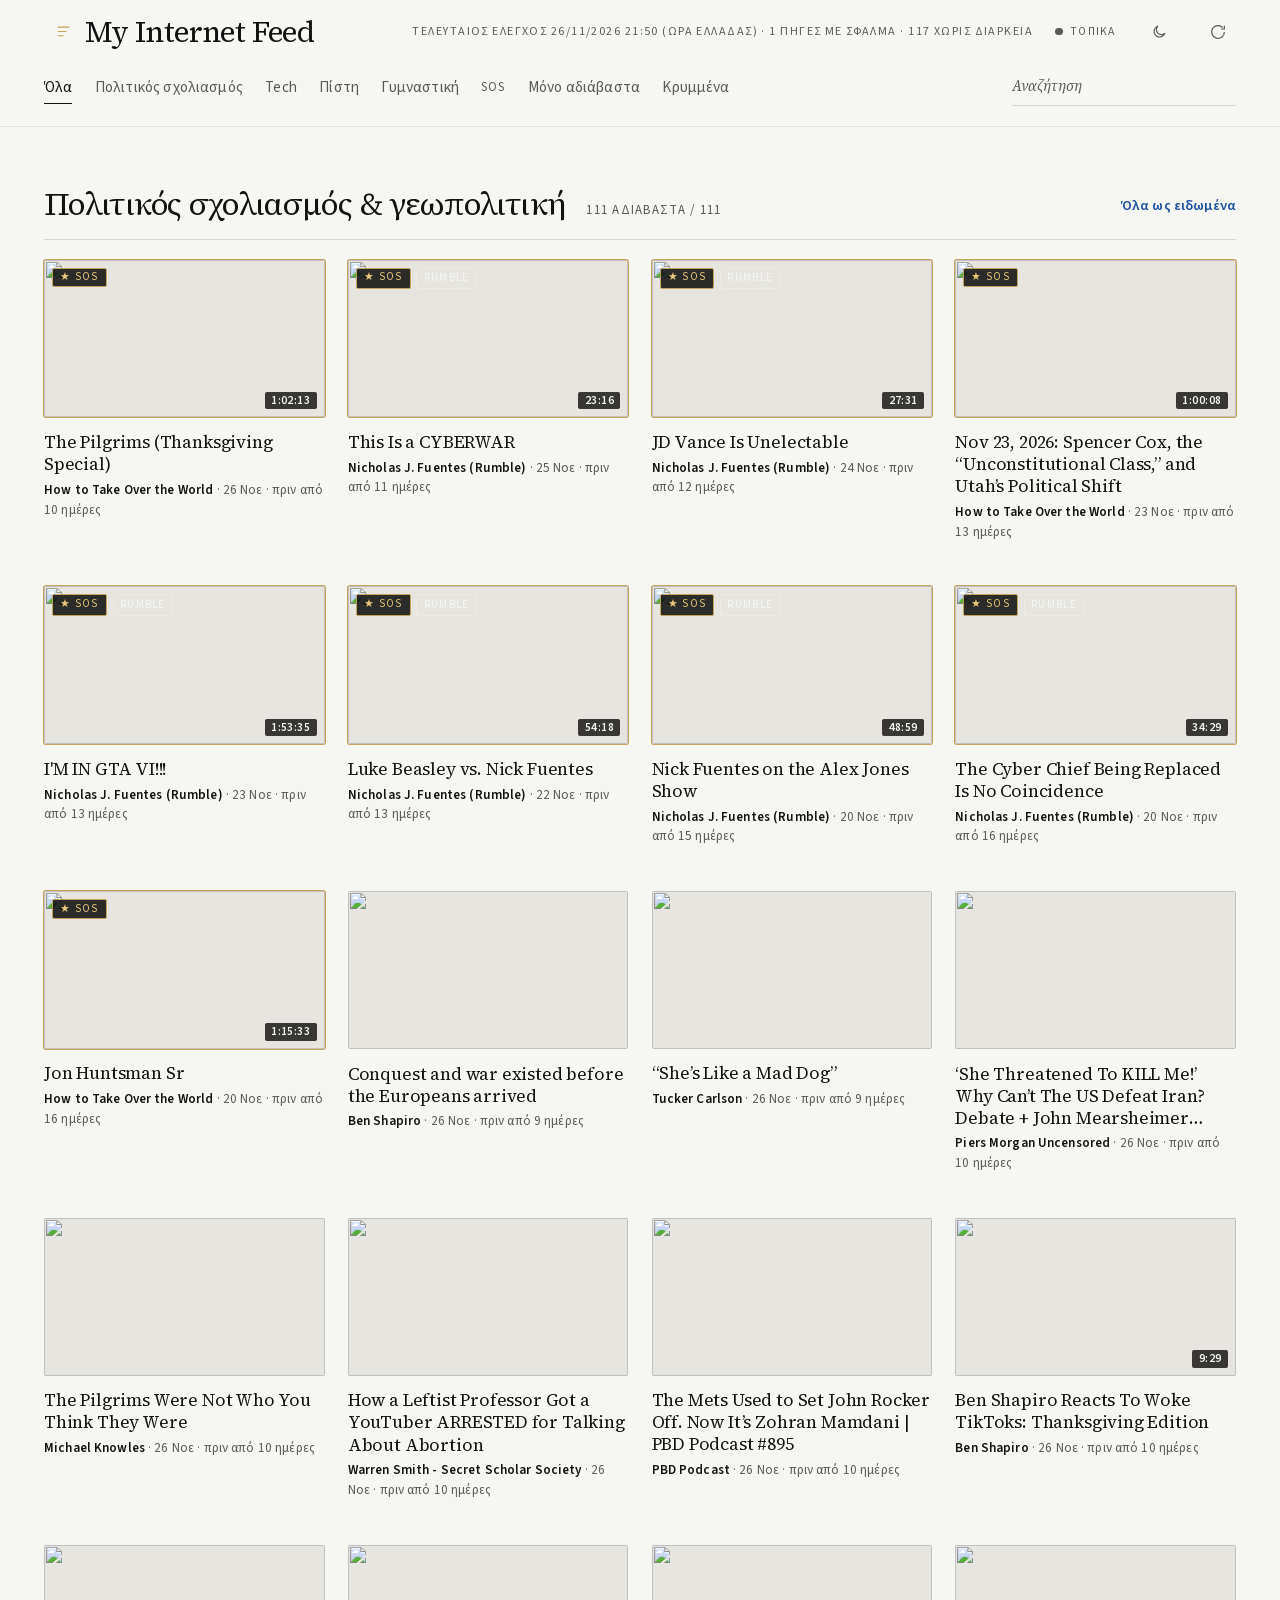
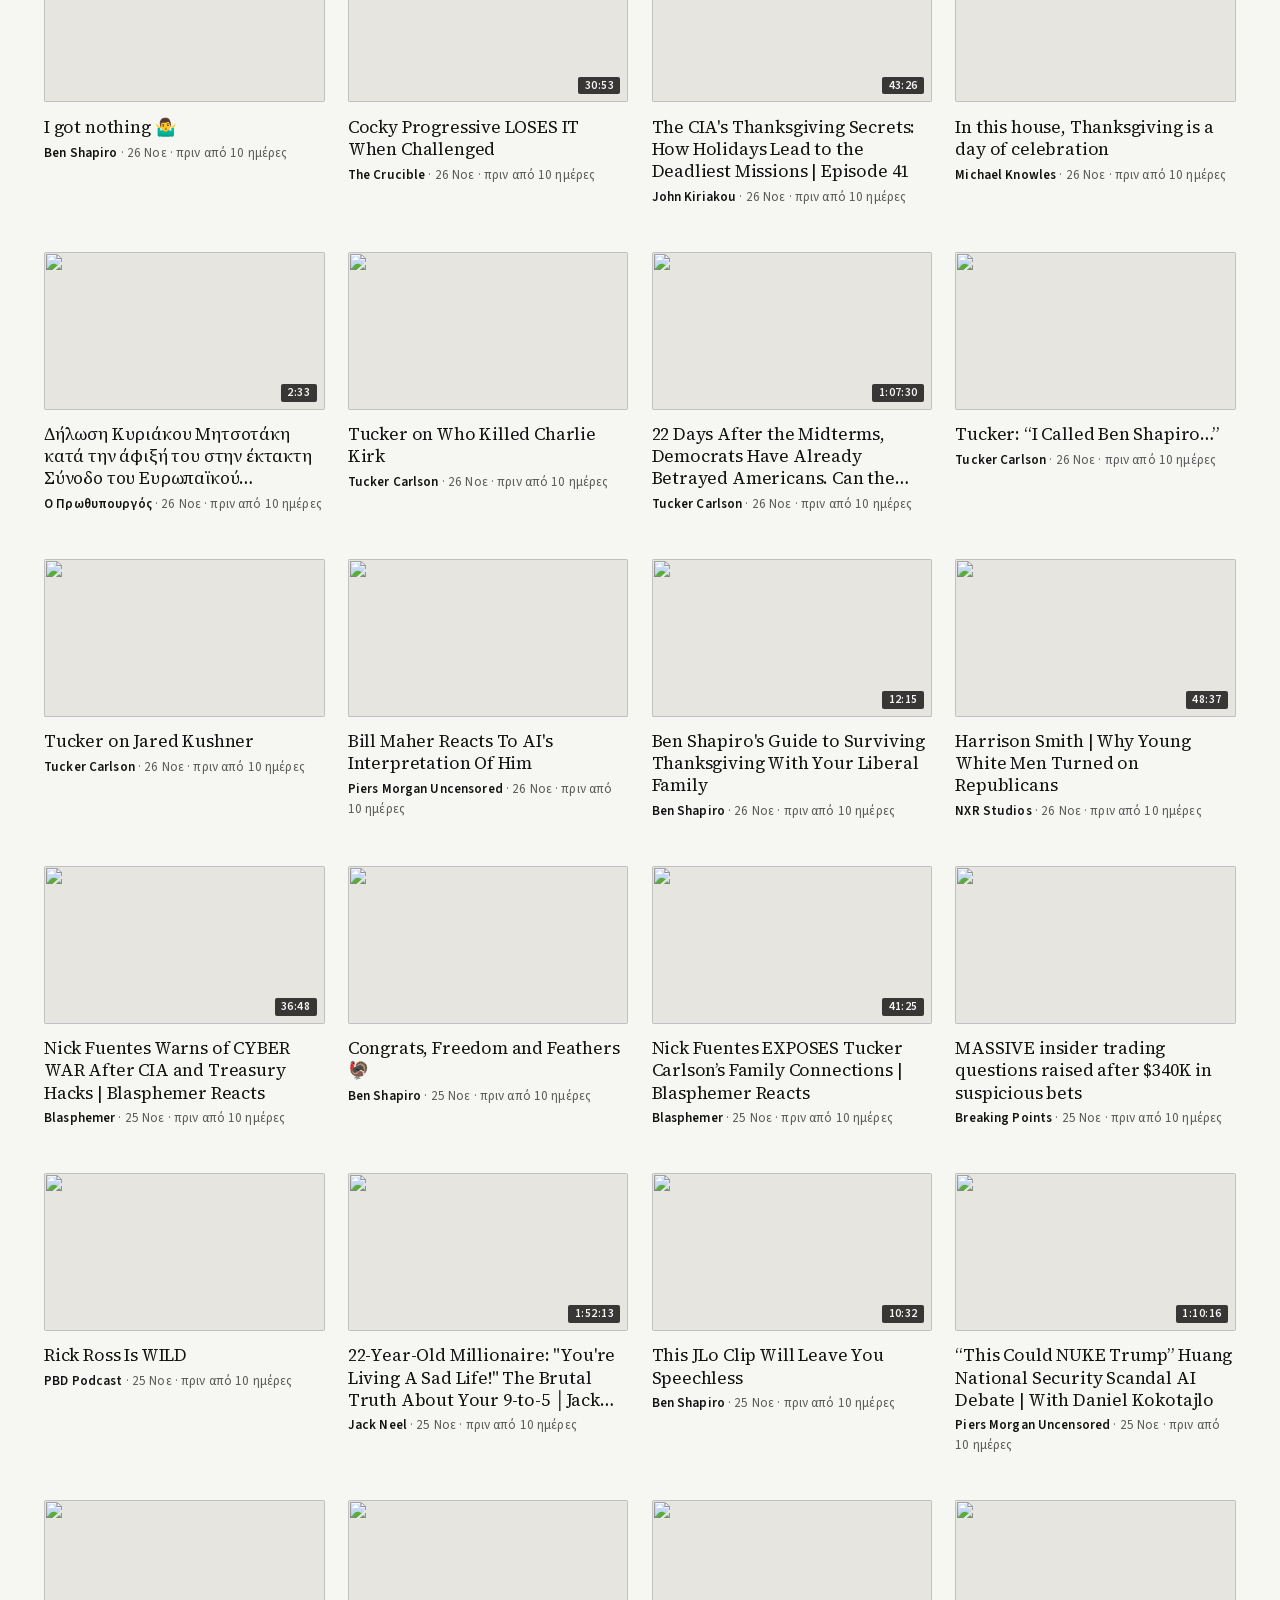
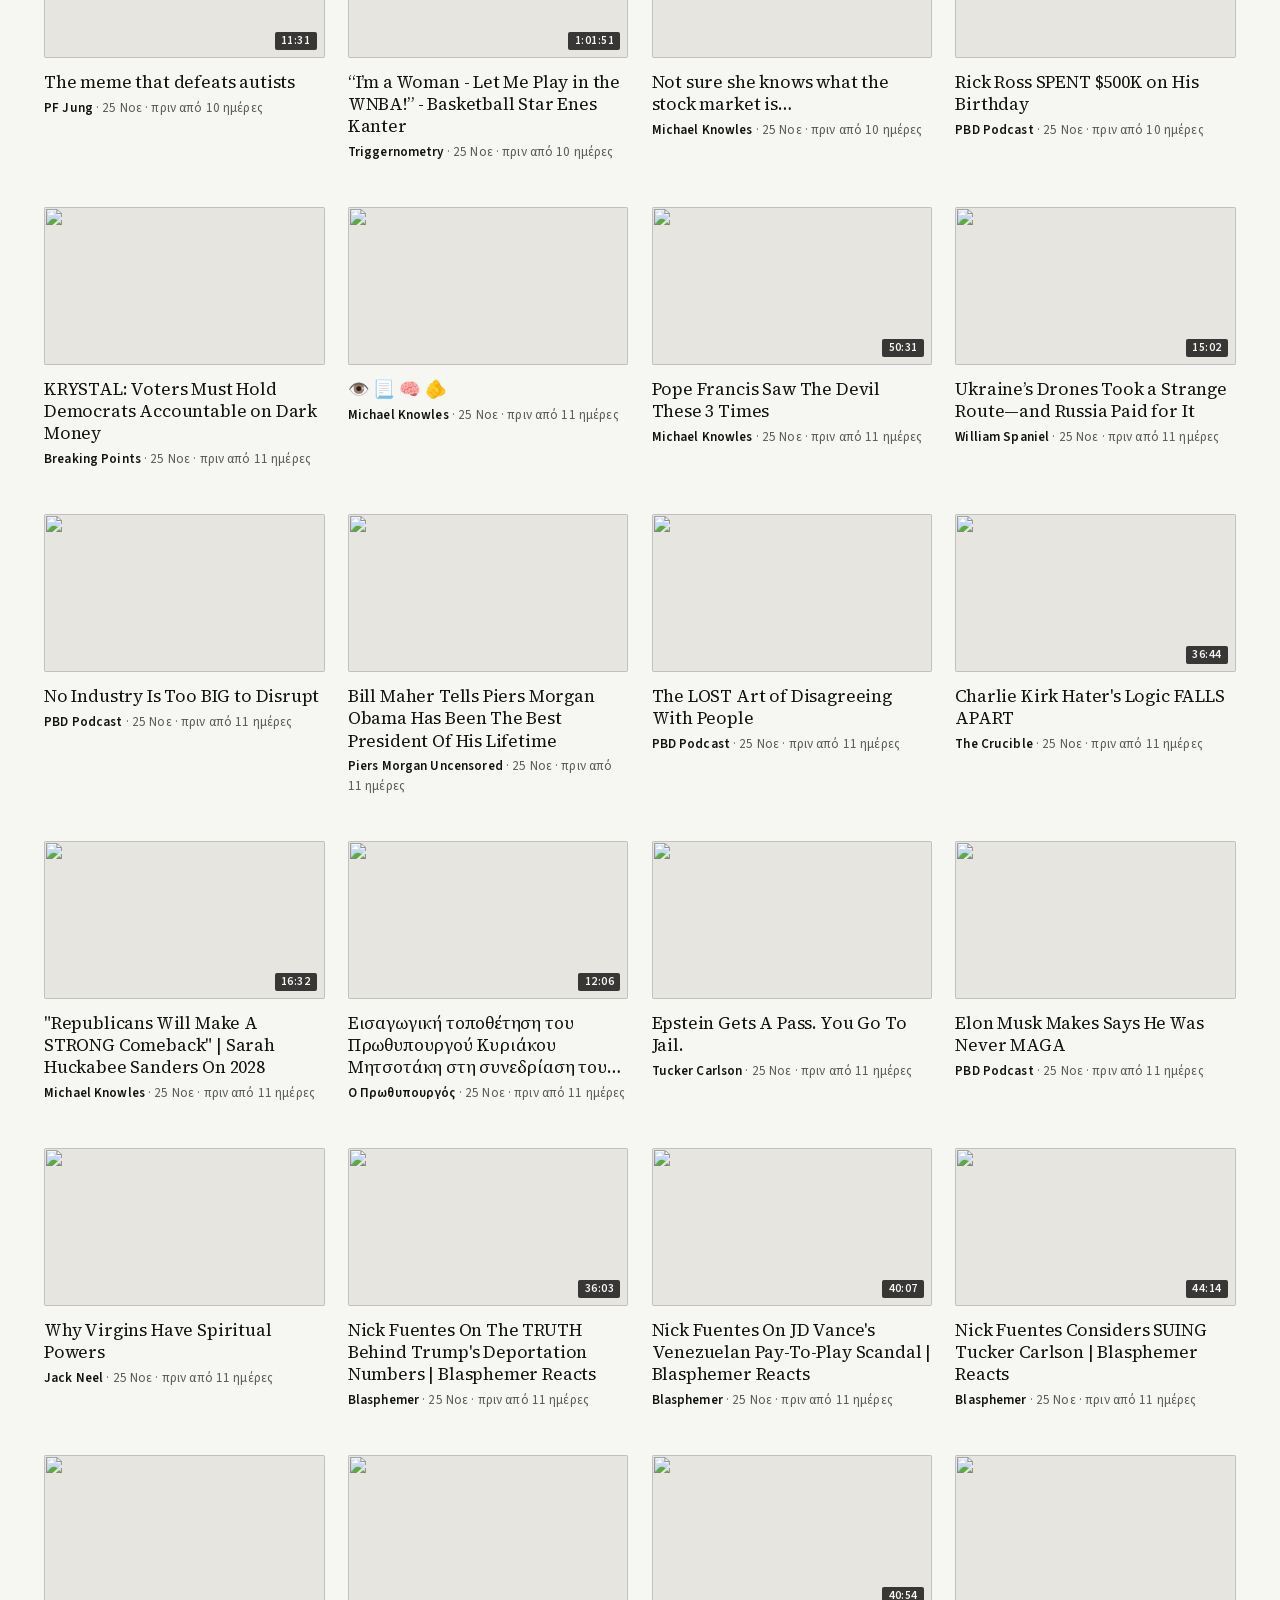
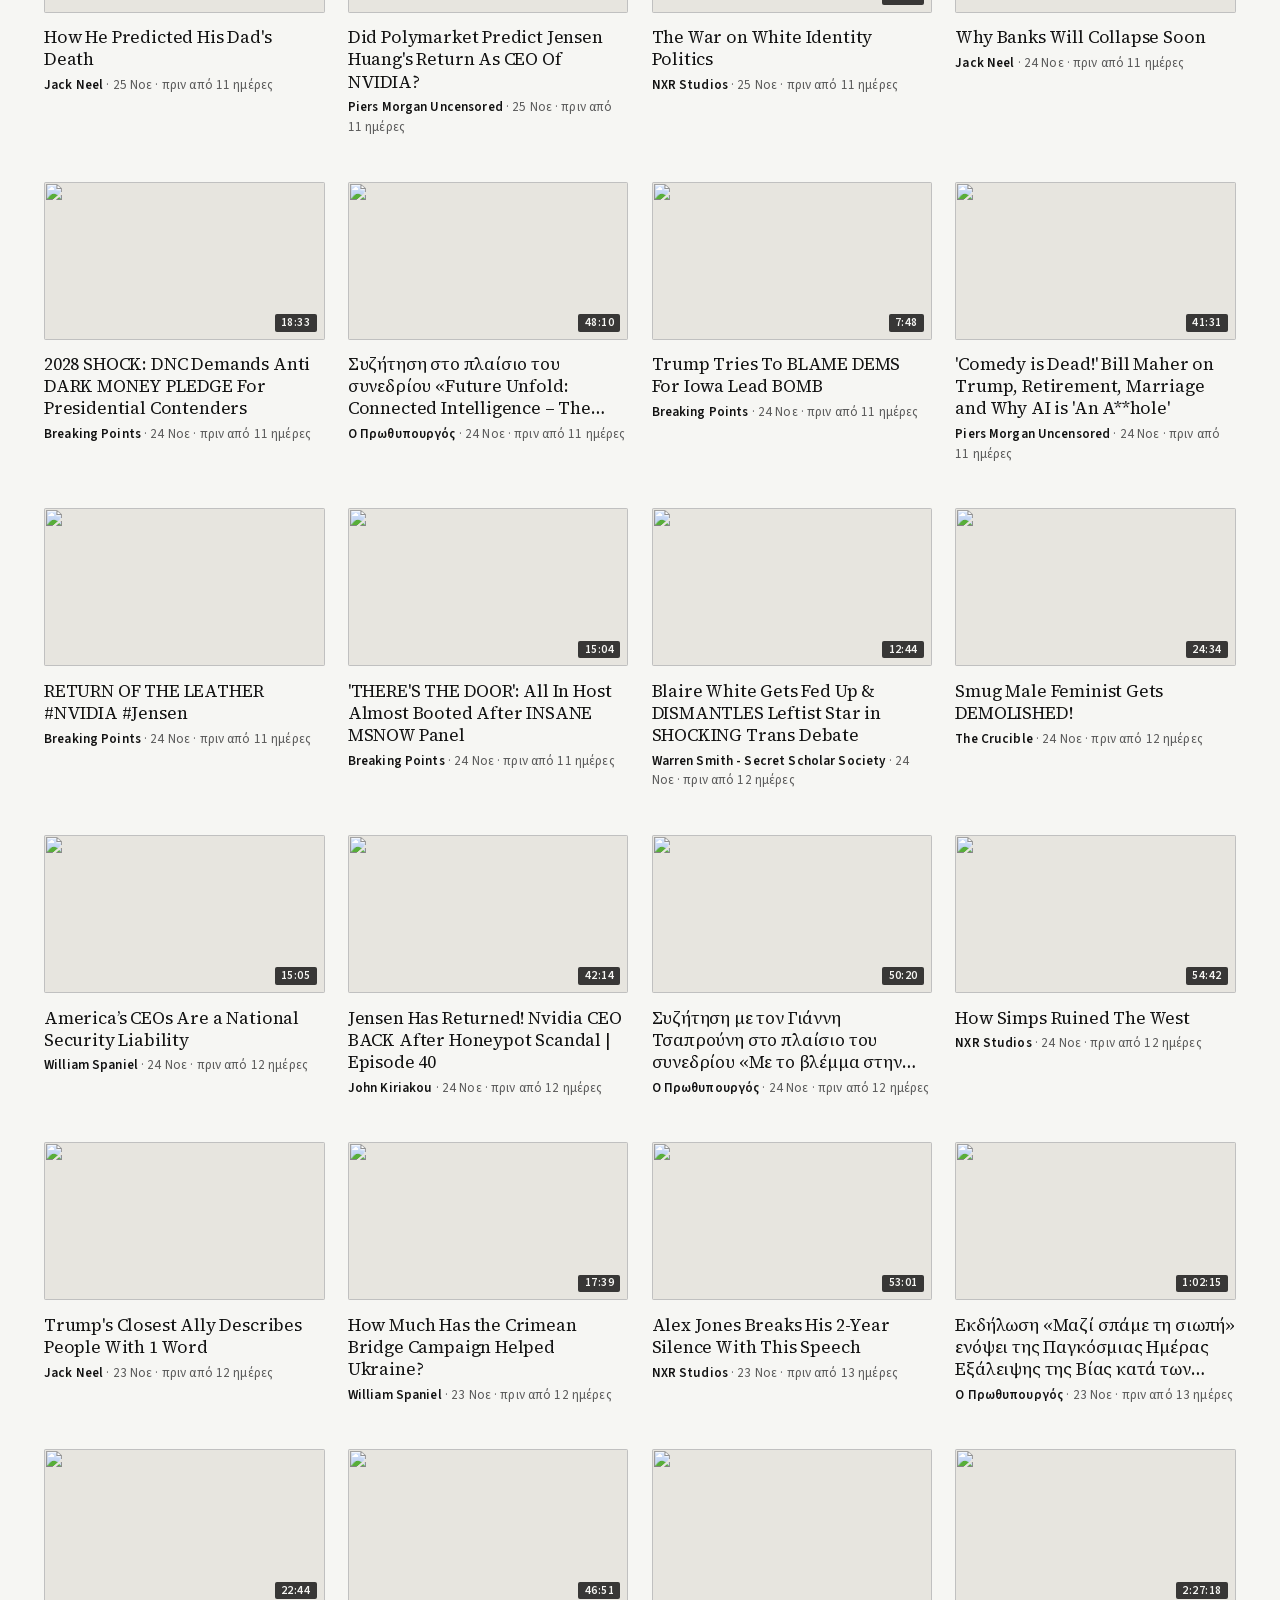
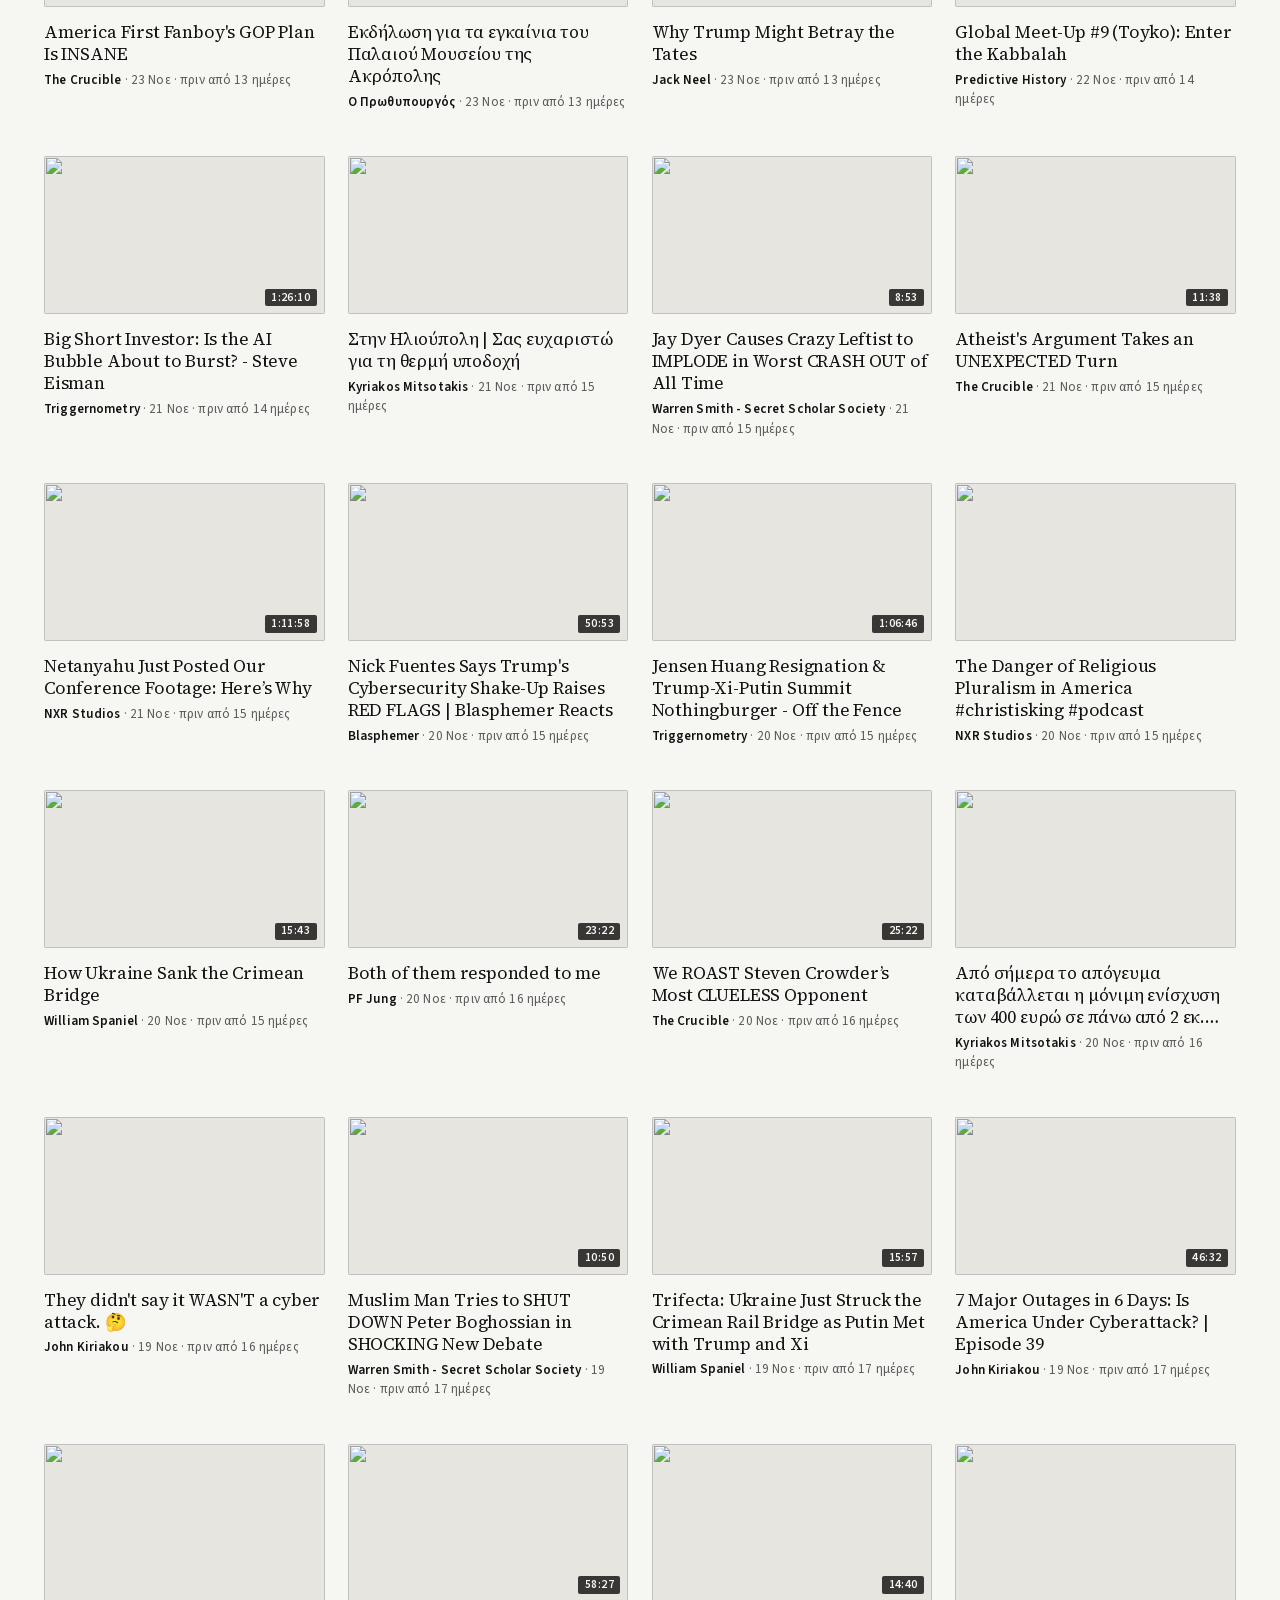
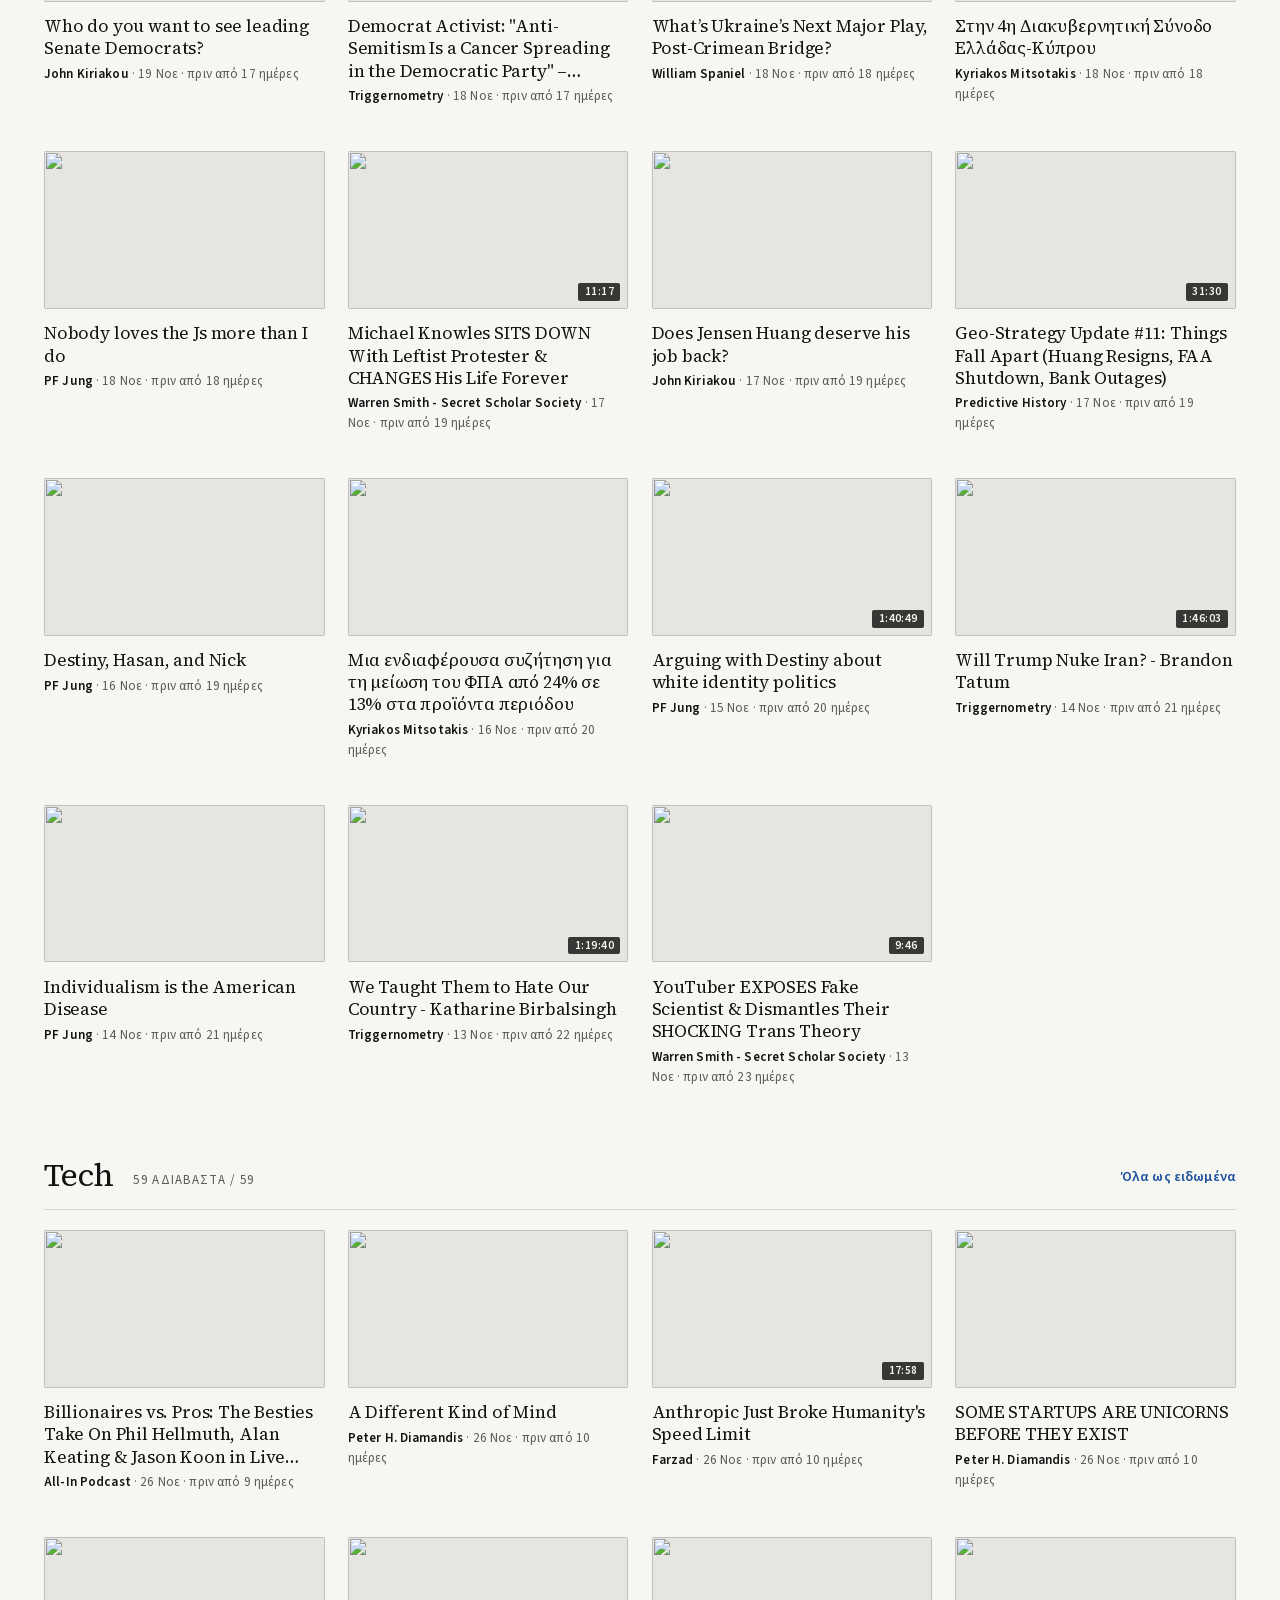
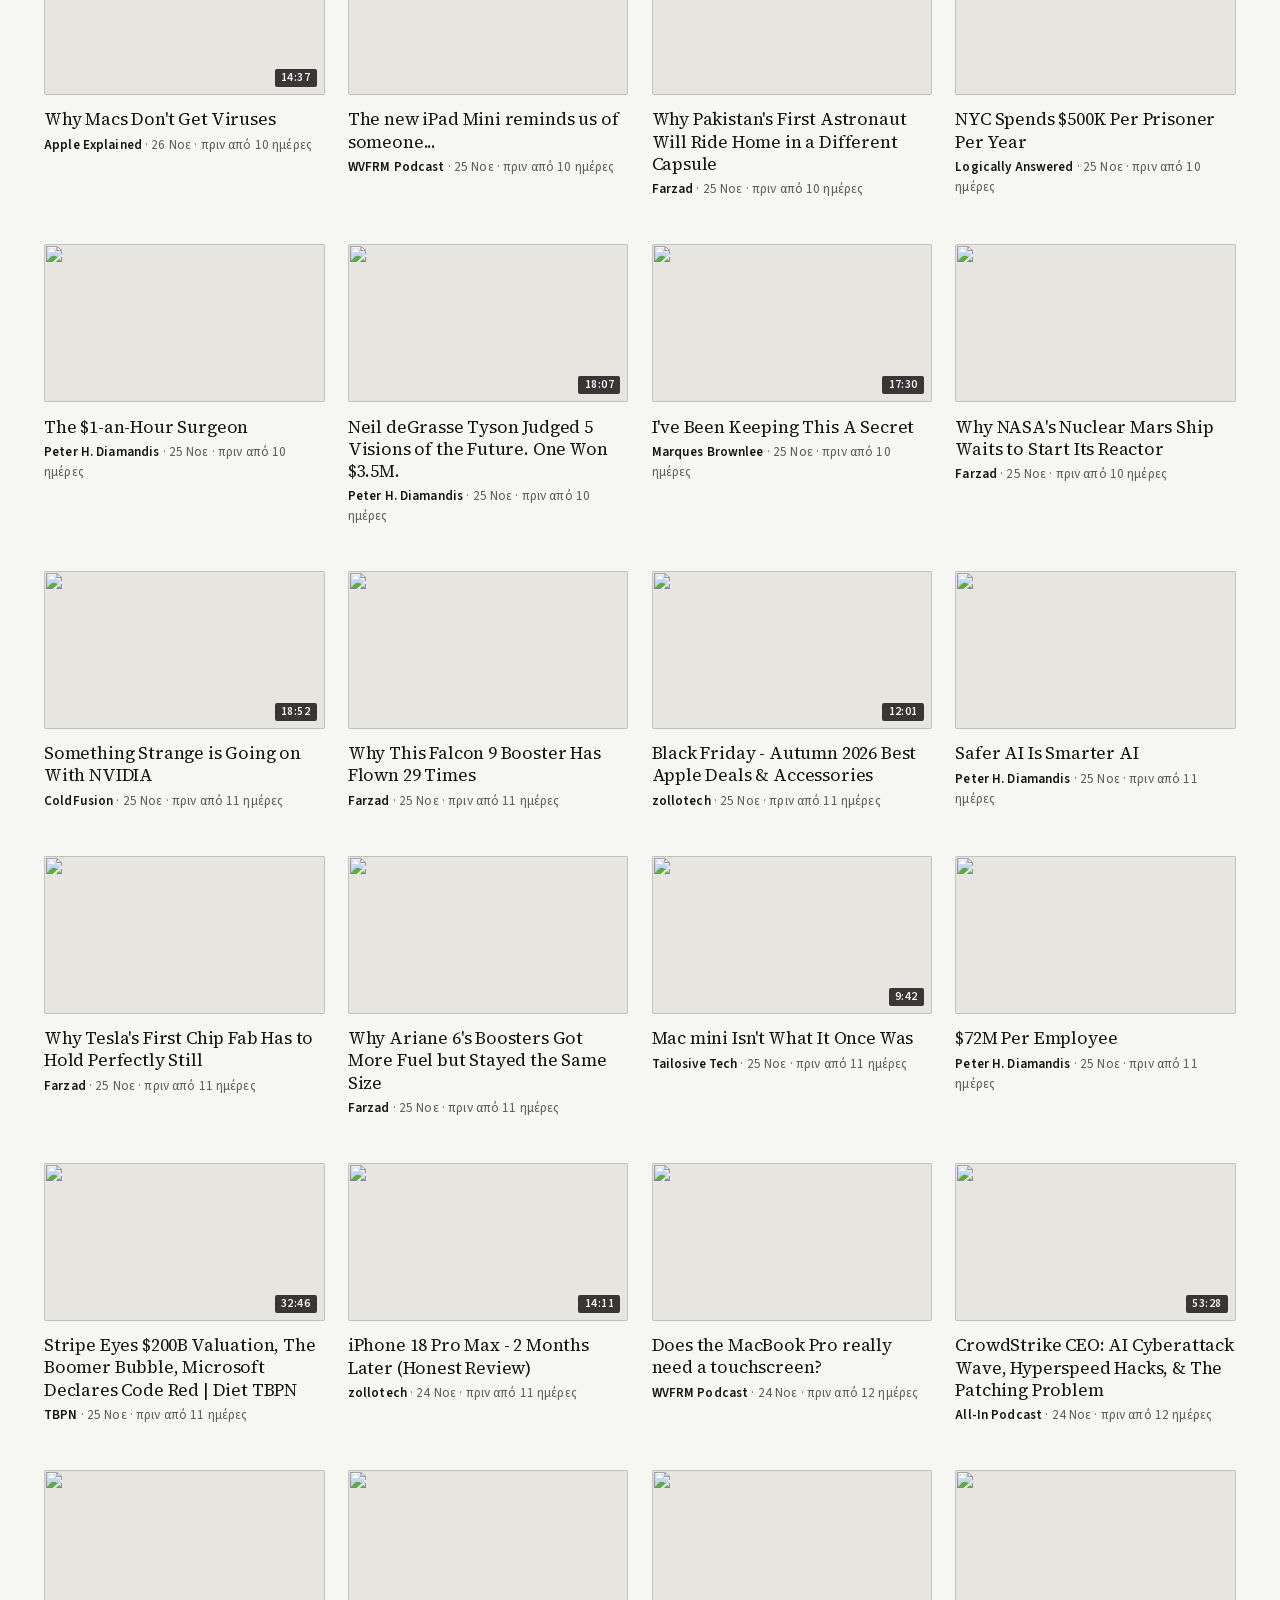
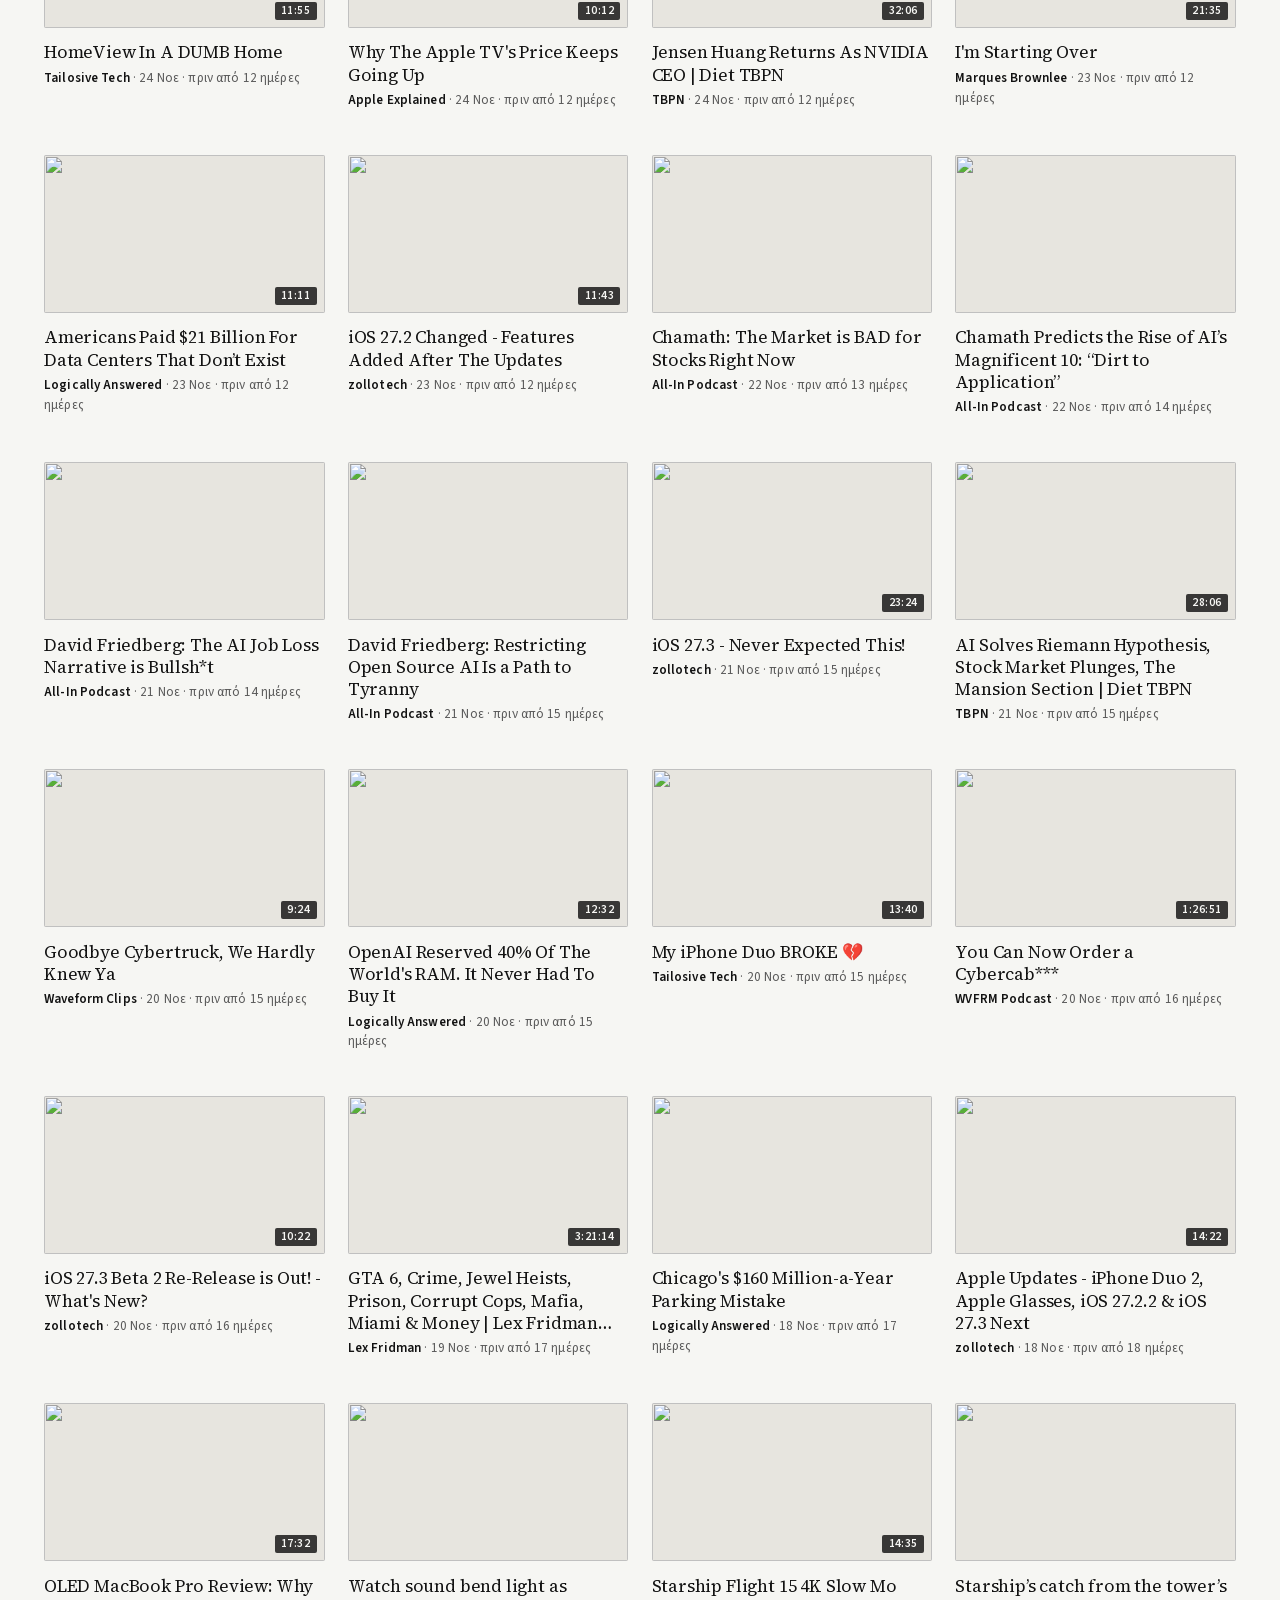
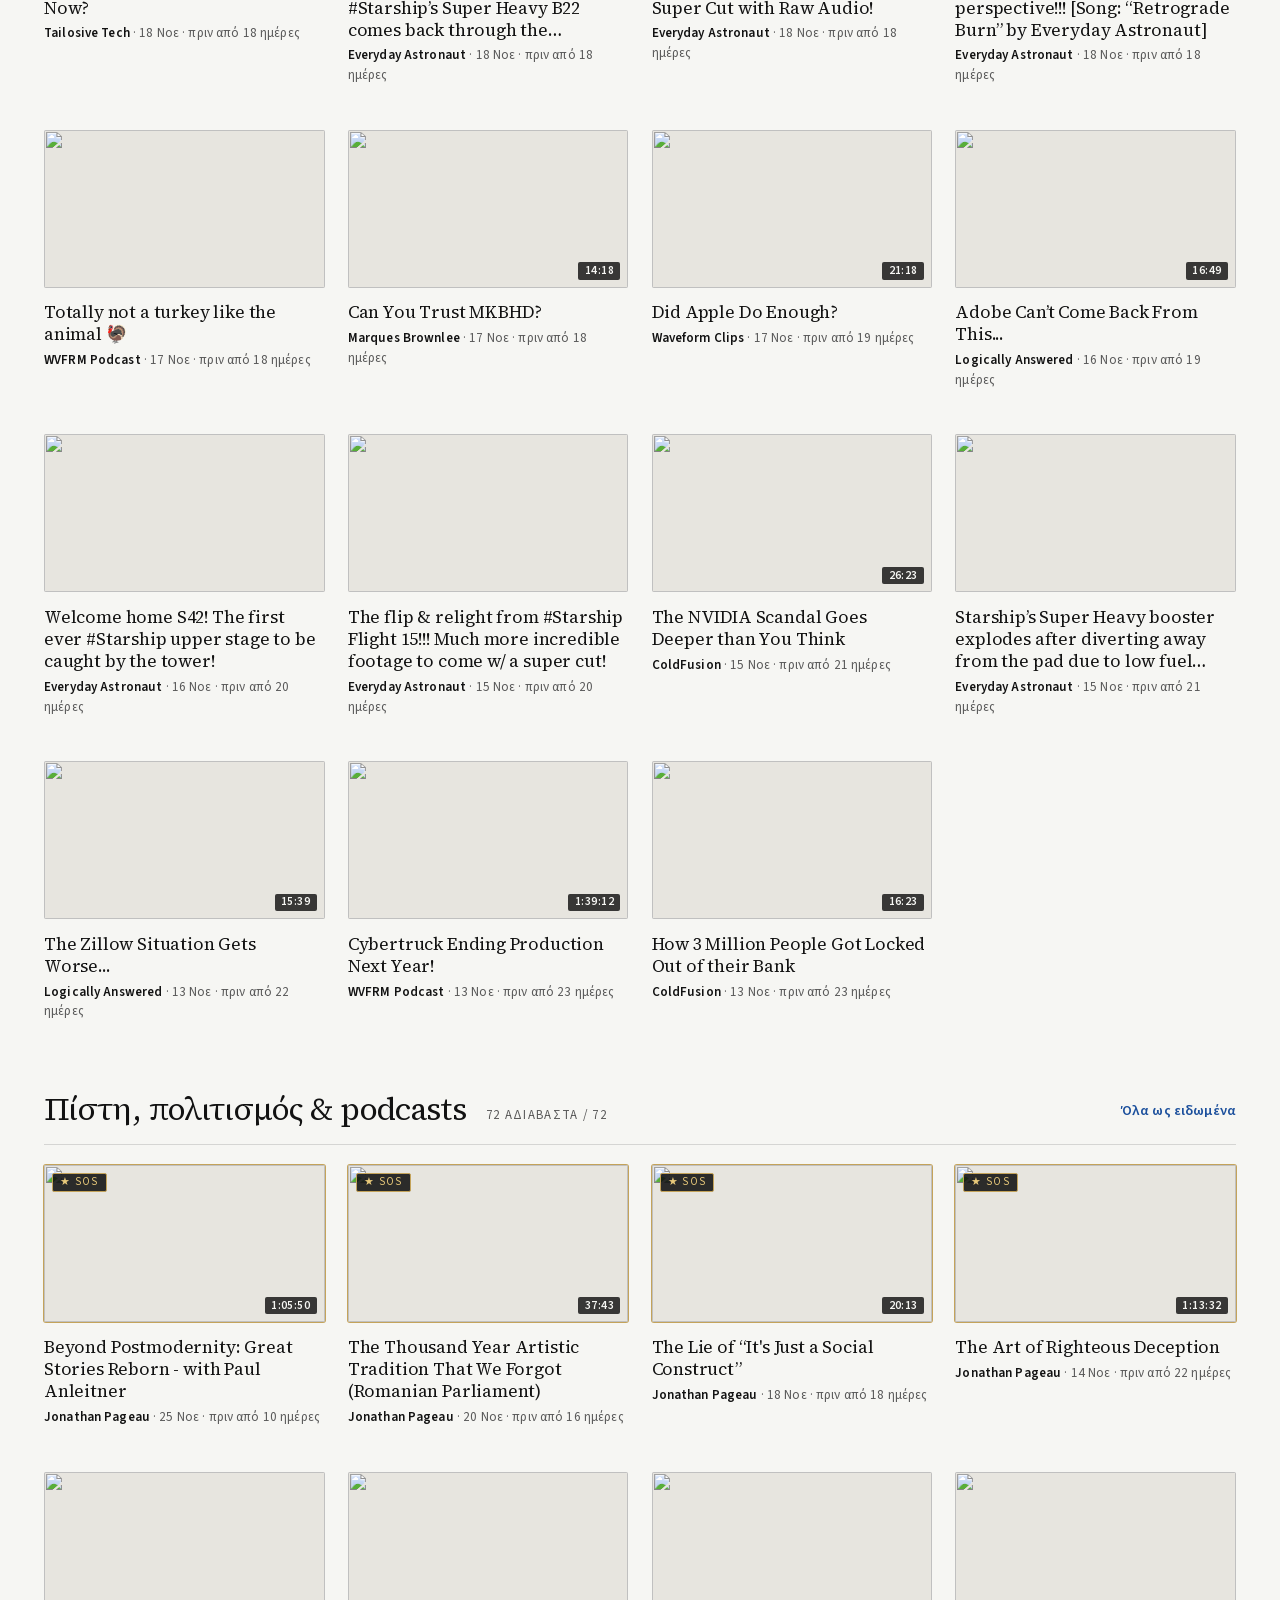
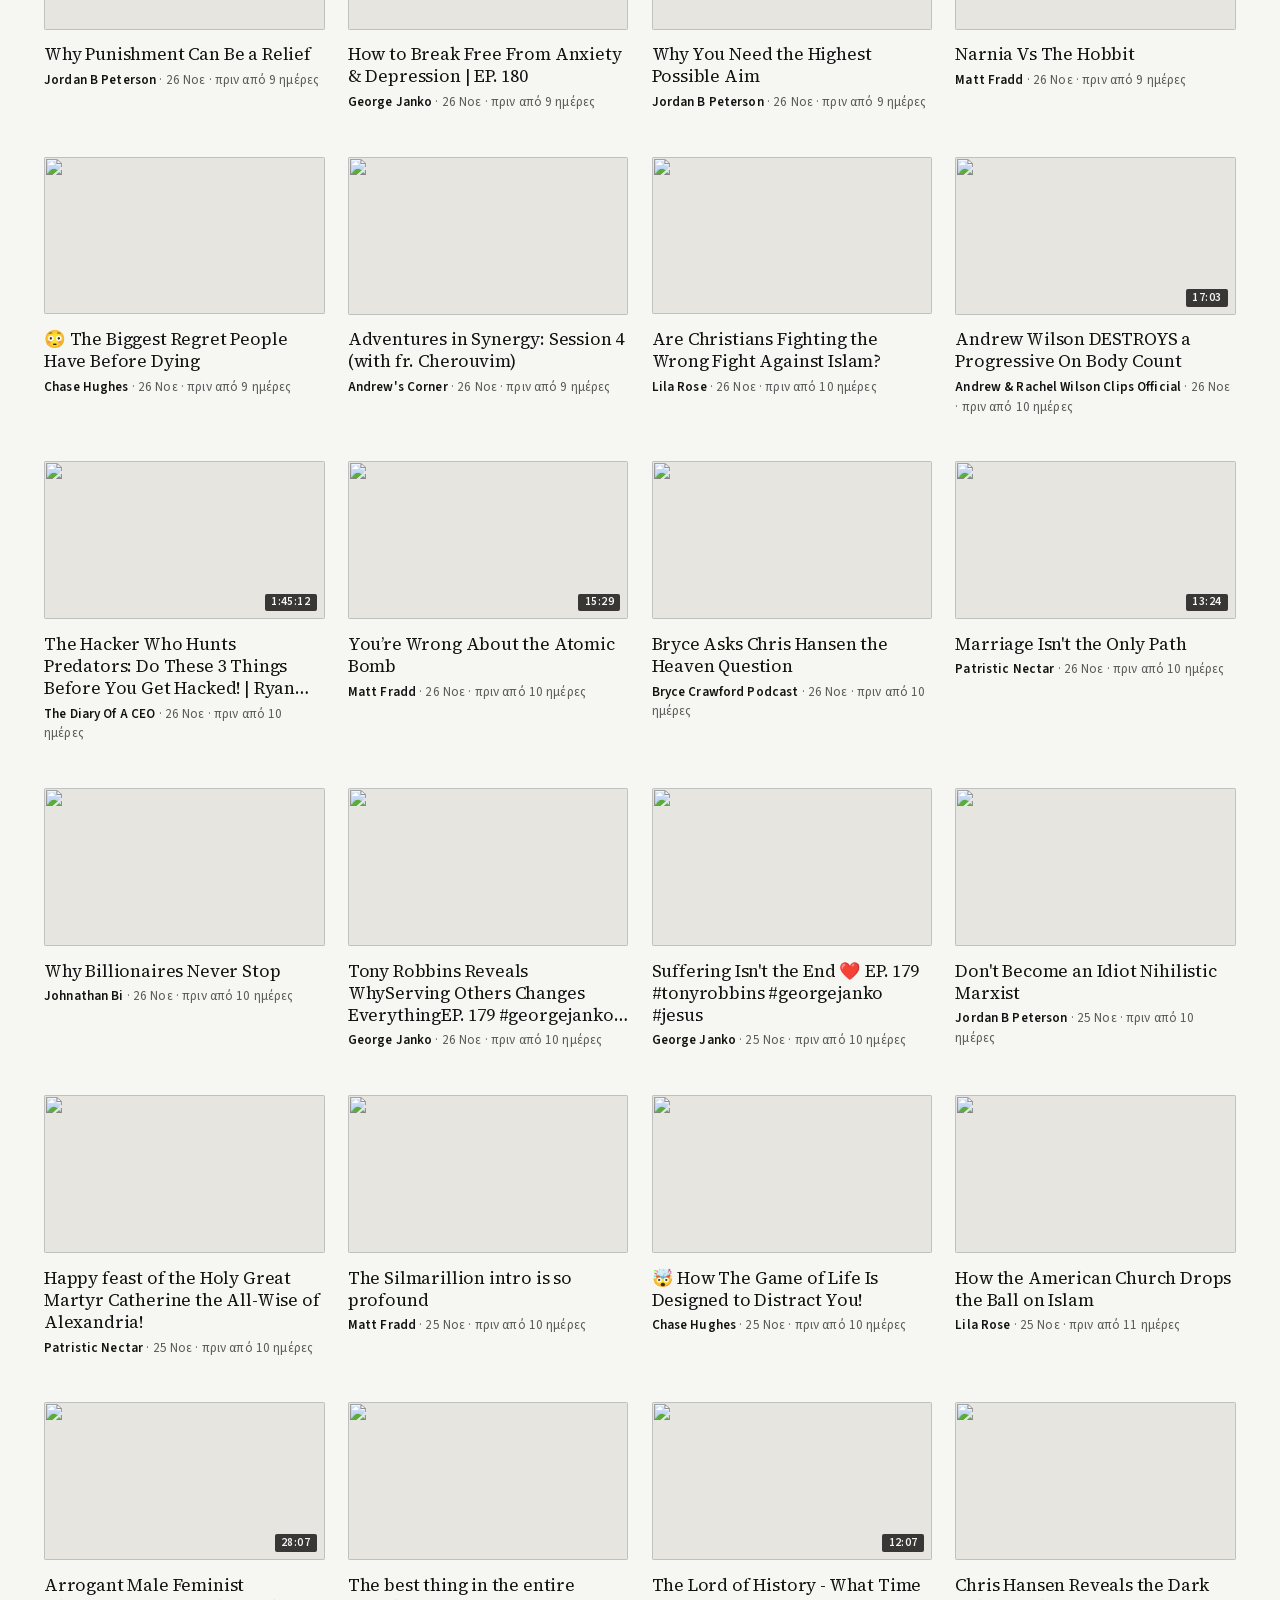
==== docs/index.html @ 1e06c1f5 "Refresh feed" ====
<!doctype html>
<html lang="el">
<head>
<meta charset="utf-8">
<meta name="viewport" content="width=device-width,initial-scale=1,viewport-fit=cover">
<meta name="theme-color" content="#161512">
<meta name="theme-color" media="(prefers-color-scheme: light)" content="#F6F6F3">
<meta name="theme-color" media="(prefers-color-scheme: dark)" content="#161512">
<meta name="apple-mobile-web-app-capable" content="yes">
<meta name="mobile-web-app-capable" content="yes">
<meta name="apple-mobile-web-app-status-bar-style" content="black-translucent">
<meta name="apple-mobile-web-app-title" content="My Internet Feed">
<link rel="icon" href="data:image/svg+xml;charset=utf-8,%3Csvg%20xmlns=%22http://www.w3.org/2000/svg%22%20viewBox=%220%200%2064%2064%22%20width=%2264%22%20height=%2264%22%20role=%22img%22%20aria-label=%22Serif%20feed%20mark%22%3E%0A%20%20%3Crect%20width=%2264%22%20height=%2264%22%20rx=%224%22%20fill=%22%231B4F9C%22/%3E%0A%20%20%3Cpath%20d=%22M15.5%2016.910256410256412V14.5H30.935897435897434V16.910256410256412L26.628205128205128%2017.371794871794872Q26.576923076923077%2020.55128205128205%2026.55128205128205%2023.807692307692307Q26.525641025641026%2027.064102564102566%2026.525641025641026%2030.397435897435898V32.6025641025641Q26.525641025641026%2035.833333333333336%2026.55128205128205%2039.08974358974359Q26.576923076923077%2042.34615384615385%2026.628205128205128%2045.62820512820513L30.935897435897434%2046.08974358974359V48.5H15.5V46.08974358974359L19.807692307692307%2045.62820512820513Q19.91025641025641%2042.44871794871795%2019.91025641025641%2039.16666666666667Q19.91025641025641%2035.88461538461539%2019.91025641025641%2032.6025641025641V30.397435897435898Q19.91025641025641%2027.166666666666668%2019.91025641025641%2023.91025641025641Q19.91025641025641%2020.653846153846153%2019.807692307692307%2017.371794871794872Z%22%20fill=%22%23F6F6F3%22/%3E%0A%20%20%3Crect%20x=%2229.84%22%20y=%2220.70%22%20width=%2224.5%22%20height=%222.35%22%20rx=%220.4%22%20fill=%22%23C4A35A%22/%3E%0A%20%20%3Crect%20x=%2229.84%22%20y=%2230.10%22%20width=%2218.5%22%20height=%222.35%22%20rx=%220.4%22%20fill=%22%23C4A35A%22/%3E%0A%20%20%3Crect%20x=%2229.84%22%20y=%2239.50%22%20width=%2212.5%22%20height=%222.35%22%20rx=%220.4%22%20fill=%22%23C4A35A%22/%3E%0A%3C/svg%3E" type="image/svg+xml">
<link rel="apple-touch-icon" href="[data-uri]">
<link rel="manifest" href="manifest.webmanifest">
<title>My Internet Feed</title>
<style>
/* greek-ext */
@font-face {
  font-family: 'Source Sans 3';
  font-style: italic;
  font-weight: 400;
  font-display: swap;
  src: url([data-uri]) format('woff2');
  unicode-range: U+1F00-1FFF;
}
/* greek */
@font-face {
  font-family: 'Source Sans 3';
  font-style: italic;
  font-weight: 400;
  font-display: swap;
  src: url([data-uri]) format('woff2');
  unicode-range: U+0370-0377, U+037A-037F, U+0384-038A, U+038C, U+038E-03A1, U+03A3-03FF;
}
/* latin */
@font-face {
  font-family: 'Source Sans 3';
  font-style: italic;
  font-weight: 400;
  font-display: swap;
  src: url([data-uri]) format('woff2');
  unicode-range: U+0000-00FF, U+0131, U+0152-0153, U+02BB-02BC, U+02C6, U+02DA, U+02DC, U+0304, U+0308, U+0329, U+2000-206F, U+20AC, U+2122, U+2191, U+2193, U+2212, U+2215, U+FEFF, U+FFFD;
}
/* greek-ext */
@font-face {
  font-family: 'Source Sans 3';
  font-style: normal;
  font-weight: 400;
  font-display: swap;
  src: url([data-uri]) format('woff2');
  unicode-range: U+1F00-1FFF;
}
/* greek */
@font-face {
  font-family: 'Source Sans 3';
  font-style: normal;
  font-weight: 400;
  font-display: swap;
  src: url([data-uri]) format('woff2');
  unicode-range: U+0370-0377, U+037A-037F, U+0384-038A, U+038C, U+038E-03A1, U+03A3-03FF;
}
/* latin */
@font-face {
  font-family: 'Source Sans 3';
  font-style: normal;
  font-weight: 400;
  font-display: swap;
  src: url([data-uri]) format('woff2');
  unicode-range: U+0000-00FF, U+0131, U+0152-0153, U+02BB-02BC, U+02C6, U+02DA, U+02DC, U+0304, U+0308, U+0329, U+2000-206F, U+20AC, U+2122, U+2191, U+2193, U+2212, U+2215, U+FEFF, U+FFFD;
}
/* greek-ext */
@font-face {
  font-family: 'Source Sans 3';
  font-style: normal;
  font-weight: 600;
  font-display: swap;
  src: url([data-uri]) format('woff2');
  unicode-range: U+1F00-1FFF;
}
/* greek */
@font-face {
  font-family: 'Source Sans 3';
  font-style: normal;
  font-weight: 600;
  font-display: swap;
  src: url([data-uri]) format('woff2');
  unicode-range: U+0370-0377, U+037A-037F, U+0384-038A, U+038C, U+038E-03A1, U+03A3-03FF;
}
/* latin */
@font-face {
  font-family: 'Source Sans 3';
  font-style: normal;
  font-weight: 600;
  font-display: swap;
  src: url([data-uri]) format('woff2');
  unicode-range: U+0000-00FF, U+0131, U+0152-0153, U+02BB-02BC, U+02C6, U+02DA, U+02DC, U+0304, U+0308, U+0329, U+2000-206F, U+20AC, U+2122, U+2191, U+2193, U+2212, U+2215, U+FEFF, U+FFFD;
}
/* greek */
@font-face {
  font-family: 'Source Serif 4';
  font-style: italic;
  font-weight: 400;
  font-display: swap;
  src: url([data-uri]) format('woff2');
  unicode-range: U+0370-0377, U+037A-037F, U+0384-038A, U+038C, U+038E-03A1, U+03A3-03FF;
}
/* latin */
@font-face {
  font-family: 'Source Serif 4';
  font-style: italic;
  font-weight: 400;
  font-display: swap;
  src: url([data-uri]) format('woff2');
  unicode-range: U+0000-00FF, U+0131, U+0152-0153, U+02BB-02BC, U+02C6, U+02DA, U+02DC, U+0304, U+0308, U+0329, U+2000-206F, U+20AC, U+2122, U+2191, U+2193, U+2212, U+2215, U+FEFF, U+FFFD;
}
/* greek */
@font-face {
  font-family: 'Source Serif 4';
  font-style: normal;
  font-weight: 400;
  font-display: swap;
  src: url([data-uri]) format('woff2');
  unicode-range: U+0370-0377, U+037A-037F, U+0384-038A, U+038C, U+038E-03A1, U+03A3-03FF;
}
/* latin */
@font-face {
  font-family: 'Source Serif 4';
  font-style: normal;
  font-weight: 400;
  font-display: swap;
  src: url([data-uri]) format('woff2');
  unicode-range: U+0000-00FF, U+0131, U+0152-0153, U+02BB-02BC, U+02C6, U+02DA, U+02DC, U+0304, U+0308, U+0329, U+2000-206F, U+20AC, U+2122, U+2191, U+2193, U+2212, U+2215, U+FEFF, U+FFFD;
}
/* greek */
@font-face {
  font-family: 'Source Serif 4';
  font-style: normal;
  font-weight: 600;
  font-display: swap;
  src: url([data-uri]) format('woff2');
  unicode-range: U+0370-0377, U+037A-037F, U+0384-038A, U+038C, U+038E-03A1, U+03A3-03FF;
}
/* latin */
@font-face {
  font-family: 'Source Serif 4';
  font-style: normal;
  font-weight: 600;
  font-display: swap;
  src: url([data-uri]) format('woff2');
  unicode-range: U+0000-00FF, U+0131, U+0152-0153, U+02BB-02BC, U+02C6, U+02DA, U+02DC, U+0304, U+0308, U+0329, U+2000-206F, U+20AC, U+2122, U+2191, U+2193, U+2212, U+2215, U+FEFF, U+FFFD;
}
:root{
  --bg:#161512; --text:#F6F6F3; --muted:#9A958C;
  --accent:#8EAAD9; --accent-hover:#A8C0E4;
  --gold:#C4A35A; --gold-line:#9A7840;
  --line:rgba(246,246,243,.12); --line-soft:rgba(246,246,243,.07);
  --panel:#1E1C18; --card:#1C1A16; --thumb:#12110F;
  --serif:"Source Serif 4","Source Serif Pro",Georgia,"Times New Roman",serif;
  --sans:"Source Sans 3","Source Sans Pro",-apple-system,"Segoe UI",Helvetica,Arial,sans-serif;
  --ease:cubic-bezier(.2,.7,.1,1);
  --pad:clamp(1.1rem,3.6vw,2.75rem);
  --header-h:auto;
  --radius:2px;
  --live:#C4473A;
}
html[data-theme="light"]{
  --bg:#F6F6F3; --text:#121212; --muted:#5A5A5A;
  --accent:#1B4F9C; --accent-hover:#163F7C;
  --gold:#9A7840; --gold-line:#C4A35A;
  --line:rgba(18,18,18,.14); --line-soft:rgba(18,18,18,.08);
  --panel:#EDECE7; --card:#EFEDE8; --thumb:#E7E5DF;
  --live:#B3261E;
}
*{box-sizing:border-box}
html{-webkit-text-size-adjust:100%}
body{margin:0;background:var(--bg);color:var(--text);font-family:var(--sans);font-size:1.02rem;line-height:1.5;
  -webkit-font-smoothing:antialiased;text-rendering:optimizeLegibility;font-kerning:normal;
  padding-bottom:env(safe-area-inset-bottom)}
img{display:block;max-width:100%}
button,input{font:inherit;color:inherit}
::selection{background:var(--accent);color:var(--bg)}
:focus-visible{outline:2px solid var(--accent);outline-offset:3px}

/* ---------- header ---------- */
header{position:sticky;top:0;z-index:20;background:color-mix(in srgb,var(--bg) 86%,transparent);
  -webkit-backdrop-filter:saturate(1.2) blur(14px);backdrop-filter:saturate(1.2) blur(14px);
  border-bottom:1px solid var(--line-soft);
  padding:calc(.85rem + env(safe-area-inset-top)) var(--pad) .85rem}
.top{display:flex;align-items:center;gap:1.25rem;flex-wrap:wrap}
.brand{display:flex;align-items:center;gap:.7rem;min-width:0;margin:0;color:inherit}
.mark{flex:none;width:1.85rem;height:1.85rem;display:block;border-radius:3px}
.wordmark{font-family:var(--serif);font-weight:400;font-size:clamp(1.45rem,3.2vw,1.85rem);letter-spacing:-.02em;line-height:1}
.gen{margin-left:auto;color:var(--muted);font-size:.75rem;letter-spacing:.12em;text-transform:uppercase;align-self:center}
.theme{margin-left:.2rem;flex:none;width:36px;height:36px;border:0;background:transparent;color:var(--muted);cursor:pointer;border-radius:var(--radius);display:inline-flex;align-items:center;justify-content:center;align-self:center}
.theme:hover{color:var(--text)}
.theme svg{width:18px;height:18px}
.refresh{flex:none;width:36px;height:36px;margin-left:.2rem;border:0;background:transparent;color:var(--muted);cursor:pointer;border-radius:var(--radius);display:inline-flex;align-items:center;justify-content:center;align-self:center;padding:0}
.refresh:hover{color:var(--text)}
.refresh svg{width:18px;height:18px}
.refresh.busy svg{animation:mif-spin 1.2s linear infinite}
@media (prefers-reduced-motion:reduce){.refresh.busy svg{animation:none}}
@keyframes mif-spin{to{transform:rotate(360deg)}}
html[data-theme="light"] .icon-sun{display:none}
html[data-theme="dark"] .icon-moon{display:none}

.bar{display:flex;align-items:center;gap:.15rem 1.4rem;margin-top:.85rem;overflow-x:auto;scrollbar-width:none;padding:.15rem 0 .2rem}
.bar::-webkit-scrollbar{display:none}
.chip{flex:none;appearance:none;border:0;background:none;color:var(--muted);padding:.45rem 0;min-height:44px;
  font-size:.95rem;cursor:pointer;user-select:none;white-space:nowrap;position:relative;letter-spacing:.01em;transition:color .3s}
.chip::after{content:"";position:absolute;left:0;right:0;bottom:.35rem;height:1px;background:currentColor;transform:scaleX(0);transform-origin:left;transition:transform .45s var(--ease)}
.chip:hover{color:var(--text)}
.chip.on{color:var(--text)}
.chip.on::after{transform:scaleX(1)}
.chip.sos{letter-spacing:.08em;font-size:.8rem;text-transform:uppercase}
.chip.sos.on{color:var(--gold)}
#q{flex:0 1 14rem;min-width:7.5rem;margin-left:auto;background:transparent;border:0;border-bottom:1px solid var(--line);
  padding:.45rem 0;font-size:.92rem;color:var(--text);outline:none;border-radius:0;transition:border-color .3s}
#q:focus{border-bottom-color:var(--accent)}
#q::placeholder{color:var(--muted);font-style:italic;font-family:var(--serif)}

/* ---------- layout ---------- */
main{max-width:1440px;margin:0 auto;padding:.5rem var(--pad) 4.5rem}

section{margin-top:clamp(2rem,4.5vw,3.25rem)}
.gh{display:flex;align-items:flex-end;justify-content:space-between;gap:1.25rem;padding-bottom:1rem;
  border-bottom:1px solid var(--line);margin-bottom:1.25rem;flex-wrap:wrap}
.gh h2{font-family:var(--serif);font-weight:400;font-size:clamp(1.55rem,2.5vw,2.05rem);letter-spacing:-.02em;line-height:1.1;margin:0}
.gh .n{color:var(--muted);font-size:.8rem;letter-spacing:.1em;text-transform:uppercase;margin-right:auto;padding-bottom:.15rem}
.btn{border:0;background:none;color:var(--accent);padding:.35rem 0;font-size:.9rem;font-weight:600;cursor:pointer;letter-spacing:.01em}
.btn:hover{color:var(--accent-hover)}

.grid{display:grid;grid-template-columns:repeat(auto-fill,minmax(280px,1fr));gap:clamp(1.15rem,2vw,1.7rem) clamp(1rem,1.8vw,1.5rem)}

/* ---------- cards ---------- */
.card{position:relative;background:transparent;display:flex;flex-direction:column;transition:opacity .45s var(--ease),filter .45s var(--ease)}
.card.sos .th{box-shadow:0 0 0 1px var(--gold-line)}
.card.seen{opacity:.42;filter:saturate(.55)}
.card.seen:hover{opacity:.82;filter:saturate(.85)}
.card a.hit{color:inherit;text-decoration:none;display:flex;flex-direction:column;flex:1;min-width:0}
.th{position:relative;aspect-ratio:16/9;background:var(--thumb);border-radius:var(--radius);overflow:hidden}
.th img{width:100%;height:100%;object-fit:cover;transition:transform 1.1s var(--ease)}
@media (prefers-reduced-motion:no-preference){
  .card:hover .th img{transform:scale(1.03)}
  .card[data-in]{transform:translateY(14px);animation:rise .85s var(--ease) forwards}
  .card[data-in]:not(.seen){opacity:0;animation:rise-fade .85s var(--ease) forwards}
}
@keyframes rise{to{transform:none}}
@keyframes rise-fade{to{opacity:1;transform:none}}
@media (prefers-reduced-motion:reduce){
  .card,.th img,.chip::after{transition:none;animation:none}
}

.dur{position:absolute;right:.5rem;bottom:.5rem;background:rgba(18,18,18,.82);color:#F6F6F3;
  border-radius:var(--radius);padding:.12rem .4rem;font-size:.72rem;font-weight:600;letter-spacing:.04em;
  font-feature-settings:"tnum" 1,"lnum" 1;line-height:1.2}
.dur.live{background:var(--live);letter-spacing:.1em}
.tag{position:absolute;left:.5rem;top:.5rem;display:flex;gap:.35rem}
.tag span{font-size:.68rem;letter-spacing:.14em;text-transform:uppercase;line-height:1;
  padding:.28rem .4rem;border-radius:var(--radius);background:rgba(18,18,18,.78);color:#F6F6F3}
.tag .s{background:rgba(18,18,18,.88);color:#E8C97A;border:1px solid var(--gold-line);padding:.22rem .45rem;letter-spacing:.12em}
.tag .r{background:transparent;border:1px solid rgba(246,246,243,.35);letter-spacing:.12em}

.bd{padding:.85rem 0 1.15rem;display:flex;flex-direction:column;gap:.35rem;flex:1}
.ti{font-family:var(--serif);font-weight:400;font-size:1.08rem;line-height:1.28;letter-spacing:-.01em;
  display:-webkit-box;-webkit-line-clamp:3;-webkit-box-orient:vertical;overflow:hidden}
.meta{color:var(--muted);font-size:.82rem;letter-spacing:.01em}
.meta b{color:var(--text);font-weight:600;font-family:var(--sans)}

.acts{position:absolute;right:.45rem;top:.45rem;display:flex;gap:.35rem;opacity:0;transition:opacity .3s}
.card:hover .acts,.card:focus-within .acts{opacity:1}
.acts button{width:32px;height:32px;border-radius:50%;border:0;background:rgba(18,18,18,.62);color:#F6F6F3;
  font-size:14px;cursor:pointer;line-height:32px;padding:0;backdrop-filter:blur(6px)}
.acts button:hover{background:rgba(18,18,18,.82)}
.card.seen .acts .ck{background:var(--accent);color:var(--bg)}

.empty{color:var(--muted);padding:4rem 0;text-align:center;font-family:var(--serif);font-size:1.25rem}
footer{color:var(--muted);font-size:.88rem;border-top:1px solid var(--line);margin-top:clamp(2.5rem,6vw,4rem);padding-top:1.5rem}
footer a{color:var(--accent);text-decoration:none}
footer a:hover{color:var(--accent-hover)}
details{margin-top:.9rem}
summary{cursor:pointer;letter-spacing:.04em}
details div{margin-top:.6rem;line-height:1.6}

.sync{display:inline-flex;align-items:center;gap:.45rem;border:0;background:transparent;color:var(--muted);
  cursor:pointer;font-size:.72rem;letter-spacing:.1em;text-transform:uppercase;min-height:36px;padding:0 .15rem;align-self:center}
.sync:hover{color:var(--text)}
.sync-dot{width:.48rem;height:.48rem;border-radius:50%;background:var(--muted);flex:none}
.sync.ok .sync-dot{background:#5D9A62}
.sync.pending .sync-dot{background:var(--gold)}
.sync.err .sync-dot{background:var(--live)}
.dlg-back{position:fixed;inset:0;background:rgba(18,18,18,.5);z-index:40;display:none;align-items:center;justify-content:center;
  padding:1.25rem;backdrop-filter:blur(6px)}
.dlg-back.on{display:flex}
.dlg{background:var(--bg);color:var(--text);border:1px solid var(--line);max-width:30rem;width:100%;
  padding:1.7rem 1.55rem 1.45rem;box-shadow:0 24px 60px -24px rgba(18,18,18,.45)}
.dlg h2{font-family:var(--serif);font-weight:400;font-size:1.55rem;margin:0 0 .45rem;letter-spacing:-.02em}
.dlg .lead{color:var(--muted);font-size:.95rem;line-height:1.45;margin:0 0 .4rem}
.dlg label{display:grid;gap:.3rem;margin-top:1.05rem}
.dlg label span{font-size:.72rem;letter-spacing:.14em;text-transform:uppercase;color:var(--muted)}
.dlg input{font:inherit;font-size:1rem;background:transparent;border:0;border-bottom:1px solid var(--line);
  padding:.5rem 0;color:var(--text);border-radius:0;width:100%}
.dlg input:focus{outline:none;border-bottom-color:var(--accent)}
.dlg .row{display:flex;flex-wrap:wrap;gap:.85rem 1.15rem;margin-top:1.45rem;align-items:center}
.dlg .hint{margin-top:1rem;font-size:.85rem;color:var(--muted);line-height:1.5}
.dlg .hint code{font-size:.84em;white-space:nowrap}
.dlg .msg{margin-top:.85rem;font-size:.88rem;min-height:1.2em}
.dlg .msg.err{color:var(--live)}
.dlg .msg.ok{color:#5D9A62}

@media (max-width:620px){
  .grid{grid-template-columns:1fr;gap:1.15rem}
  .card{flex-direction:row;align-items:stretch;gap:0}
  .card a.hit{flex-direction:row;gap:.9rem}
  .th{width:44%;flex:none;aspect-ratio:16/9;align-self:flex-start}
  .bd{padding:.1rem .15rem 2rem 0}
  .ti{font-size:1rem;-webkit-line-clamp:3}
  .acts{opacity:1;top:auto;bottom:.05rem;right:0;position:absolute}
  .acts button{width:34px;height:34px;line-height:34px;background:transparent;color:var(--muted);backdrop-filter:none}
  html[data-theme="dark"] .acts button{color:var(--muted)}
  .card.seen .acts .ck{background:transparent;color:var(--accent)}
  .tag span,.dur{transform:scale(.94);transform-origin:bottom right}
  .gen{margin-left:0;width:100%;order:3;letter-spacing:.1em}
  .theme{margin-left:auto}
  .mark{width:1.65rem;height:1.65rem}
  .bar{gap:.15rem 1.1rem}
}
@media (min-width:621px) and (max-width:900px){
  .grid{grid-template-columns:repeat(auto-fill,minmax(240px,1fr))}
}
</style>
<script>
(function(){try{var t=localStorage.getItem('mif_theme');if(t)document.documentElement.setAttribute('data-theme',t);
else document.documentElement.setAttribute('data-theme',matchMedia('(prefers-color-scheme:light)').matches?'light':'dark')}
catch(e){document.documentElement.setAttribute('data-theme','dark')}})();
</script>
</head>
<body>
<header>
  <div class="top">
    <h1 class="brand"><svg xmlns="http://www.w3.org/2000/svg" viewBox="0 0 64 64" class="mark" aria-hidden="true">
  <rect rx="4" fill="#1B4F9C"/>
  <path d="M15.5 16.910256410256412V14.5H30.935897435897434V16.910256410256412L26.628205128205128 17.371794871794872Q26.576923076923077 20.55128205128205 26.55128205128205 23.807692307692307Q26.525641025641026 27.064102564102566 26.525641025641026 30.397435897435898V32.6025641025641Q26.525641025641026 35.833333333333336 26.55128205128205 39.08974358974359Q26.576923076923077 42.34615384615385 26.628205128205128 45.62820512820513L30.935897435897434 46.08974358974359V48.5H15.5V46.08974358974359L19.807692307692307 45.62820512820513Q19.91025641025641 42.44871794871795 19.91025641025641 39.16666666666667Q19.91025641025641 35.88461538461539 19.91025641025641 32.6025641025641V30.397435897435898Q19.91025641025641 27.166666666666668 19.91025641025641 23.91025641025641Q19.91025641025641 20.653846153846153 19.807692307692307 17.371794871794872Z" fill="#F6F6F3"/>
  <rect x="29.84" y="20.70" width="24.5" height="2.35" rx="0.4" fill="#C4A35A"/>
  <rect x="29.84" y="30.10" width="18.5" height="2.35" rx="0.4" fill="#C4A35A"/>
  <rect x="29.84" y="39.50" width="12.5" height="2.35" rx="0.4" fill="#C4A35A"/>
</svg><span class="wordmark">My Internet Feed</span></h1>
    <span class="gen" id="gen" role="status" aria-live="polite"></span>
    <button class="sync off" id="syncBtn" type="button" aria-label="Συγχρονισμός" title="Συγχρονισμός συσκευών">
      <span class="sync-dot" aria-hidden="true"></span><span id="syncLbl">Τοπικά</span>
    </button>
    <button class="theme" id="theme" type="button" aria-label="Αλλαγή θέματος" title="Αλλαγή θέματος">
      <svg class="icon-sun" viewBox="0 0 24 24" fill="none" stroke="currentColor" stroke-width="1.6" aria-hidden="true"><circle cx="12" cy="12" r="4"/><path d="M12 3v1.6M12 19.4V21M4.9 4.9l1.1 1.1M18 18l1.1 1.1M3 12h1.6M19.4 12H21M4.9 19.1 6 18M18 6l1.1-1.1"/></svg>
      <svg class="icon-moon" viewBox="0 0 24 24" fill="none" stroke="currentColor" stroke-width="1.6" aria-hidden="true"><path d="M20 13.5A7.5 7.5 0 1 1 10.5 4 6 6 0 0 0 20 13.5z"/></svg>
    </button>
    <button class="refresh" id="refreshBtn" type="button" aria-label="Ανανέωση" title="Ανανέωση">
      <svg viewBox="0 0 24 24" fill="none" stroke="currentColor" stroke-width="1.6" aria-hidden="true"><path d="M20.5 12a8.5 8.5 0 1 1-2.4-6"/><path d="M20.5 3.5V8h-4.5"/></svg>
    </button>
  </div>
  <nav class="bar" id="bar" aria-label="Φίλτρα"></nav>
</header>
<main id="main"></main>
<div class="dlg-back" id="syncDlg" hidden>
  <form class="dlg" id="syncForm" autocomplete="off">
    <h2>Συγχρονισμός</h2>
    <p class="lead">Ίδιο κλειδί στο iPhone και στο Mac, για να μοιράζονται το «το είδα» και το κρύψιμο. Τα στοιχεία μένουν μόνο σε αυτή τη συσκευή, όχι στο δημόσιο σάιτ.</p>
    <label><span>Supabase URL</span>
      <input id="syncUrl" name="url" type="url" inputmode="url" spellcheck="false" placeholder="https://xxxx.supabase.co"></label>
    <label><span>Anon ή publishable key</span>
      <input id="syncAnon" name="anon" type="password" spellcheck="false" placeholder="sb_publishable_… ή το anon key"></label>
    <label><span>Κλειδί συγχρονισμού</span>
      <input id="syncSecret" name="secret" type="password" spellcheck="false" placeholder="το ίδιο σε όλες τις συσκευές"></label>
    <div class="row">
      <button class="btn" type="submit">Αποθήκευση</button>
      <button class="btn" type="button" id="syncGen">Δημιουργία κλειδιού</button>
      <button class="btn" type="button" id="syncClose">Κλείσιμο</button>
    </div>
    <p class="msg" id="syncMsg"></p>
    <p class="hint">Πρώτα φτιάξε ένα δωρεάν project στο Supabase, τρέξε το αρχείο <code>supabase-setup.sql</code> στο SQL Editor (βάζοντας το κλειδί εκεί που λέει <code>REPLACE_WITH_YOUR_SECRET</code>) και μετά κόλλησε εδώ το Project URL, το anon/publishable key (ποτέ το service_role ή secret key) και το ίδιο κλειδί. Χωρίς αυτά, όλα μένουν μόνο σε αυτή τη συσκευή.</p>
  </form>
</div>
<script id="d" type="application/json">{"generated": "2026-11-26T19:50:05Z", "days": 14, "channels": [{"id": "UCGX7nGXpz-CmO_Arg-cgJ7A", "title": "PBD Podcast", "group": "politics", "sos": false, "platform": "youtube", "url": "https://www.youtube.com/channel/UCGX7nGXpz-CmO_Arg-cgJ7A"}, {"id": "UCr4kgAUTFkGIwlWSodg43QA", "title": "Michael Knowles", "group": "politics", "sos": false, "platform": "youtube", "url": "https://www.youtube.com/channel/UCr4kgAUTFkGIwlWSodg43QA"}, {"id": "nickjfuentes", "title": "Nicholas J. Fuentes (Rumble)", "group": "politics", "sos": true, "platform": "rumble", "url": "https://rumble.com/c/nickjfuentes"}, {"id": "UCK1lj_X4rHyE9spGmL8CG8A", "title": "Blasphemer", "group": "politics", "sos": false, "platform": "youtube", "url": "https://www.youtube.com/channel/UCK1lj_X4rHyE9spGmL8CG8A"}, {"id": "UCDRIjKy6eZOvKtOELtTdeUA", "title": "Breaking Points", "group": "politics", "sos": false, "platform": "youtube", "url": "https://www.youtube.com/channel/UCDRIjKy6eZOvKtOELtTdeUA"}, {"id": "UCatt7TBjfBkiJWx8khav_Gg", "title": "Piers Morgan Uncensored", "group": "politics", "sos": false, "platform": "youtube", "url": "https://www.youtube.com/channel/UCatt7TBjfBkiJWx8khav_Gg"}, {"id": "UCGttrUON87gWfU6dMWm1fcA", "title": "Tucker Carlson", "group": "politics", "sos": false, "platform": "youtube", "url": "https://www.youtube.com/channel/UCGttrUON87gWfU6dMWm1fcA"}, {"id": "UC4iraTePkGIYUGDsOl85BCw", "title": "PF Jung", "group": "politics", "sos": false, "platform": "youtube", "url": "https://www.youtube.com/channel/UC4iraTePkGIYUGDsOl85BCw"}, {"id": "UCjHwKLu1KWaSxQ3wE3l7GqQ", "title": "NXR Studios", "group": "politics", "sos": false, "platform": "youtube", "url": "https://www.youtube.com/channel/UCjHwKLu1KWaSxQ3wE3l7GqQ"}, {"id": "UCnQC_G5Xsjhp9fEJKuIcrSw", "title": "Ben Shapiro", "group": "politics", "sos": false, "platform": "youtube", "url": "https://www.youtube.com/channel/UCnQC_G5Xsjhp9fEJKuIcrSw"}, {"id": "UC11aHtNnc5bEPLI4jf6mnYg", "title": "Predictive History", "group": "politics", "sos": false, "platform": "youtube", "url": "https://www.youtube.com/channel/UC11aHtNnc5bEPLI4jf6mnYg"}, {"id": "UCJDIGW0ywWw9Kh9_vtwqxXA", "title": "William Spaniel", "group": "politics", "sos": false, "platform": "youtube", "url": "https://www.youtube.com/channel/UCJDIGW0ywWw9Kh9_vtwqxXA"}, {"id": "UCI8-BBeAzoFnVuXcJzSqzDQ", "title": "Lines on Maps Extra", "group": "politics", "sos": false, "platform": "youtube", "url": "https://www.youtube.com/channel/UCI8-BBeAzoFnVuXcJzSqzDQ"}, {"id": "UCiFpwKZAaXxGGE-mrQ1-QMA", "title": "Kyriakos Mitsotakis", "group": "politics", "sos": false, "platform": "youtube", "url": "https://www.youtube.com/channel/UCiFpwKZAaXxGGE-mrQ1-QMA"}, {"id": "UC7-Bkk95NxBaHIwv5dupGEg", "title": "Ο Πρωθυπουργός", "group": "politics", "sos": false, "platform": "youtube", "url": "https://www.youtube.com/channel/UC7-Bkk95NxBaHIwv5dupGEg"}, {"id": "UCPgJddP_Y3BHo_8bG0G1TCA", "title": "Yanis Varoufakis", "group": "politics", "sos": false, "platform": "youtube", "url": "https://www.youtube.com/channel/UCPgJddP_Y3BHo_8bG0G1TCA"}, {"id": "UCcElhVVk9ynDL4zkP-eGsfA", "title": "The Crucible", "group": "politics", "sos": false, "platform": "youtube", "url": "https://www.youtube.com/channel/UCcElhVVk9ynDL4zkP-eGsfA"}, {"id": "UCVnBaemGSz05OUyKmQjIJSA", "title": "Warren Smith - Secret Scholar Society", "group": "politics", "sos": false, "platform": "youtube", "url": "https://www.youtube.com/channel/UCVnBaemGSz05OUyKmQjIJSA"}, {"id": "UCTRleCmHmVDQIUeoB52fWyg", "title": "How to Take Over the World", "group": "politics", "sos": true, "platform": "youtube", "url": "https://www.youtube.com/channel/UCTRleCmHmVDQIUeoB52fWyg"}, {"id": "UCFRCiFkWWJN2rO6dsKU9-1A", "title": "Jack Neel", "group": "politics", "sos": false, "platform": "youtube", "url": "https://www.youtube.com/channel/UCFRCiFkWWJN2rO6dsKU9-1A"}, {"id": "UCyFoulEppT3kYN_cSt11M8Q", "title": "John Kiriakou", "group": "politics", "sos": false, "platform": "youtube", "url": "https://www.youtube.com/channel/UCyFoulEppT3kYN_cSt11M8Q"}, {"id": "UCIVecQghDE0Ot-ubxbV_GPw", "title": "Trevorsinstinct", "group": "fitness", "sos": false, "platform": "youtube", "url": "https://www.youtube.com/channel/UCIVecQghDE0Ot-ubxbV_GPw"}, {"id": "UCa962e5dqRMO1nUldwaaRMw", "title": "Tailosive Tech", "group": "tech", "sos": false, "platform": "youtube", "url": "https://www.youtube.com/channel/UCa962e5dqRMO1nUldwaaRMw"}, {"id": "UCgbyN_o-Guwpyqfuuz3pyIw", "title": "Farzad", "group": "tech", "sos": false, "platform": "youtube", "url": "https://www.youtube.com/channel/UCgbyN_o-Guwpyqfuuz3pyIw"}, {"id": "UCBJycsmduvYEL83R_U4JriQ", "title": "Marques Brownlee", "group": "tech", "sos": false, "platform": "youtube", "url": "https://www.youtube.com/channel/UCBJycsmduvYEL83R_U4JriQ"}, {"id": "UCSHZKyawb77ixDdsGog4iWA", "title": "Lex Fridman", "group": "tech", "sos": false, "platform": "youtube", "url": "https://www.youtube.com/channel/UCSHZKyawb77ixDdsGog4iWA"}, {"id": "UCfw2hvuj40AChU7n-N-PRHA", "title": "Apple Explained", "group": "tech", "sos": false, "platform": "youtube", "url": "https://www.youtube.com/channel/UCfw2hvuj40AChU7n-N-PRHA"}, {"id": "UC4QZ_LsYcvcq7qOsOhpAX4A", "title": "ColdFusion", "group": "tech", "sos": false, "platform": "youtube", "url": "https://www.youtube.com/channel/UC4QZ_LsYcvcq7qOsOhpAX4A"}, {"id": "UC6uKrU_WqJ1R2HMTY3LIx5Q", "title": "Everyday Astronaut", "group": "tech", "sos": false, "platform": "youtube", "url": "https://www.youtube.com/channel/UC6uKrU_WqJ1R2HMTY3LIx5Q"}, {"id": "UCZRoNJu1OszFqABP8AuJIuw", "title": "Logically Answered", "group": "tech", "sos": false, "platform": "youtube", "url": "https://www.youtube.com/channel/UCZRoNJu1OszFqABP8AuJIuw"}, {"id": "UCiQMYozSSTkJ2twtZM1bG9w", "title": "zollotech", "group": "tech", "sos": false, "platform": "youtube", "url": "https://www.youtube.com/channel/UCiQMYozSSTkJ2twtZM1bG9w"}, {"id": "UC-DRzaGnL_vtBUpCFH5M0tg", "title": "TBPN", "group": "tech", "sos": false, "platform": "youtube", "url": "https://www.youtube.com/channel/UC-DRzaGnL_vtBUpCFH5M0tg"}, {"id": "UCvxm0qTrGN_1LMYgUaftWyQ", "title": "Peter H. Diamandis", "group": "tech", "sos": false, "platform": "youtube", "url": "https://www.youtube.com/channel/UCvxm0qTrGN_1LMYgUaftWyQ"}, {"id": "UCESLZhusAkFfsNsApnjF_Cg", "title": "All-In Podcast", "group": "tech", "sos": false, "platform": "youtube", "url": "https://www.youtube.com/channel/UCESLZhusAkFfsNsApnjF_Cg"}, {"id": "UCEcrRXW3oEYfUctetZTAWLw", "title": "WVFRM Podcast", "group": "tech", "sos": false, "platform": "youtube", "url": "https://www.youtube.com/channel/UCEcrRXW3oEYfUctetZTAWLw"}, {"id": "UCc_ycus0q7DSd85ZkmEY5ig", "title": "Waveform Clips", "group": "tech", "sos": false, "platform": "youtube", "url": "https://www.youtube.com/channel/UCc_ycus0q7DSd85ZkmEY5ig"}, {"id": "UCGq-a57w-aPwyi3pW7XLiHw", "title": "The Diary Of A CEO", "group": "faith", "sos": false, "platform": "youtube", "url": "https://www.youtube.com/channel/UCGq-a57w-aPwyi3pW7XLiHw"}, {"id": "UCE63fBeQIoJ2P2mlBkQDchA", "title": "Bryce Crawford Podcast", "group": "faith", "sos": false, "platform": "youtube", "url": "https://www.youtube.com/channel/UCE63fBeQIoJ2P2mlBkQDchA"}, {"id": "UCaJiHWcjkaZRpwP_PEXCT5Q", "title": "Lila Rose", "group": "faith", "sos": false, "platform": "youtube", "url": "https://www.youtube.com/channel/UCaJiHWcjkaZRpwP_PEXCT5Q"}, {"id": "UCtCTSf3UwRU14nYWr_xm-dQ", "title": "Jonathan Pageau", "group": "faith", "sos": true, "platform": "youtube", "url": "https://www.youtube.com/channel/UCtCTSf3UwRU14nYWr_xm-dQ"}, {"id": "UCL_f53ZEJxp8TtlOkHwMV9Q", "title": "Jordan B Peterson", "group": "faith", "sos": false, "platform": "youtube", "url": "https://www.youtube.com/channel/UCL_f53ZEJxp8TtlOkHwMV9Q"}, {"id": "UClh4JeqYB1QN6f1h_bzmEng", "title": "Matt Fradd", "group": "faith", "sos": false, "platform": "youtube", "url": "https://www.youtube.com/channel/UClh4JeqYB1QN6f1h_bzmEng"}, {"id": "UCz72pwrQRTXibU14NmHep8w", "title": "Patristic Nectar", "group": "faith", "sos": false, "platform": "youtube", "url": "https://www.youtube.com/channel/UCz72pwrQRTXibU14NmHep8w"}, {"id": "UCDQA1MFV_AIYweqgsECFK3g", "title": "Andrew's Corner", "group": "faith", "sos": false, "platform": "youtube", "url": "https://www.youtube.com/channel/UCDQA1MFV_AIYweqgsECFK3g"}, {"id": "UCLjBCYil92x3SYtHrvr3Pew", "title": "George Janko", "group": "faith", "sos": false, "platform": "youtube", "url": "https://www.youtube.com/channel/UCLjBCYil92x3SYtHrvr3Pew"}, {"id": "UC7TVnXaSV0ChsabklKRqBeQ", "title": "Wōden’s Kin", "group": "faith", "sos": false, "platform": "youtube", "url": "https://www.youtube.com/channel/UC7TVnXaSV0ChsabklKRqBeQ"}, {"id": "UC9B0gB2OhmAPqdvmnePShew", "title": "exquofonte", "group": "faith", "sos": false, "platform": "youtube", "url": "https://www.youtube.com/channel/UC9B0gB2OhmAPqdvmnePShew"}, {"id": "UCWPK47-mTBiFFYtqINWjEGA", "title": "Prosopa Insights", "group": "faith", "sos": false, "platform": "youtube", "url": "https://www.youtube.com/channel/UCWPK47-mTBiFFYtqINWjEGA"}, {"id": "UCmTL0Xu28m6xk35qATkNIYQ", "title": "Tim Stiefler", "group": "faith", "sos": false, "platform": "youtube", "url": "https://www.youtube.com/channel/UCmTL0Xu28m6xk35qATkNIYQ"}, {"id": "UCwzCMiicL-hBUzyjWiJaseg", "title": "Kill Tony", "group": "faith", "sos": false, "platform": "youtube", "url": "https://www.youtube.com/channel/UCwzCMiicL-hBUzyjWiJaseg"}, {"id": "UCgWUV0qVZJ6TYgf2eQbq7ww", "title": "Andrew & Rachel Wilson Clips Official", "group": "faith", "sos": false, "platform": "youtube", "url": "https://www.youtube.com/channel/UCgWUV0qVZJ6TYgf2eQbq7ww"}, {"id": "UCUBj_5pwQZaoXfBrEQQbADw", "title": "Chase Hughes", "group": "faith", "sos": false, "platform": "youtube", "url": "https://www.youtube.com/channel/UCUBj_5pwQZaoXfBrEQQbADw"}, {"id": "UCCrl9a26fDCZvofnCnA5A8g", "title": "Johnathan Bi", "group": "faith", "sos": false, "platform": "youtube", "url": "https://www.youtube.com/channel/UCCrl9a26fDCZvofnCnA5A8g"}, {"id": "UC7oPkqeHTwuOZ5CZ-R9f-6w", "title": "Triggernometry", "group": "politics", "sos": false, "platform": "youtube", "url": "https://www.youtube.com/@triggerpod"}], "videos": [{"id": "yt:k89iZHMHTXo", "title": "The Mets Used to Set John Rocker Off. Now It’s Zohran Mamdani | PBD Podcast #895", "ch": "PBD Podcast", "chid": "UCGX7nGXpz-CmO_Arg-cgJ7A", "platform": "youtube", "date": "2026-11-26T16:00:32Z", "dur": null, "live": false, "metadata_pending": true, "url": "https://www.youtube.com/watch?v=k89iZHMHTXo", "thumb": "https://i.ytimg.com/vi/k89iZHMHTXo/mqdefault.jpg"}, {"id": "yt:-5dX3rHwVII", "title": "Rick Ross Is WILD", "ch": "PBD Podcast", "chid": "UCGX7nGXpz-CmO_Arg-cgJ7A", "platform": "youtube", "date": "2026-11-25T21:00:09Z", "dur": null, "live": false, "metadata_pending": true, "url": "https://www.youtube.com/watch?v=-5dX3rHwVII", "thumb": "https://i.ytimg.com/vi/-5dX3rHwVII/mqdefault.jpg"}, {"id": "yt:SQNRk9WDU-g", "title": "Rick Ross SPENT $500K on His Birthday", "ch": "PBD Podcast", "chid": "UCGX7nGXpz-CmO_Arg-cgJ7A", "platform": "youtube", "date": "2026-11-25T18:48:38Z", "dur": null, "live": false, "metadata_pending": true, "url": "https://www.youtube.com/watch?v=SQNRk9WDU-g", "thumb": "https://i.ytimg.com/vi/SQNRk9WDU-g/mqdefault.jpg"}, {"id": "yt:usz4Sql_VMg", "title": "No Industry Is Too BIG to Disrupt", "ch": "PBD Podcast", "chid": "UCGX7nGXpz-CmO_Arg-cgJ7A", "platform": "youtube", "date": "2026-11-25T16:00:29Z", "dur": null, "live": false, "metadata_pending": true, "url": "https://www.youtube.com/watch?v=usz4Sql_VMg", "thumb": "https://i.ytimg.com/vi/usz4Sql_VMg/mqdefault.jpg"}, {"id": "yt:ONhAQfsw2l4", "title": "The LOST Art of Disagreeing With People", "ch": "PBD Podcast", "chid": "UCGX7nGXpz-CmO_Arg-cgJ7A", "platform": "youtube", "date": "2026-11-25T14:08:57Z", "dur": null, "live": false, "metadata_pending": true, "url": "https://www.youtube.com/watch?v=ONhAQfsw2l4", "thumb": "https://i.ytimg.com/vi/ONhAQfsw2l4/mqdefault.jpg"}, {"id": "yt:MhPctHd8l4Y", "title": "Elon Musk Makes Says He Was Never MAGA", "ch": "PBD Podcast", "chid": "UCGX7nGXpz-CmO_Arg-cgJ7A", "platform": "youtube", "date": "2026-11-25T01:00:11Z", "dur": null, "live": false, "metadata_pending": true, "url": "https://www.youtube.com/watch?v=MhPctHd8l4Y", "thumb": "https://i.ytimg.com/vi/MhPctHd8l4Y/mqdefault.jpg"}, {"id": "yt:1n7JcpKNQnI", "title": "The Pilgrims Were Not Who You Think They Were", "ch": "Michael Knowles", "chid": "UCr4kgAUTFkGIwlWSodg43QA", "platform": "youtube", "date": "2026-11-26T17:00:37Z", "dur": null, "live": false, "metadata_pending": true, "url": "https://www.youtube.com/watch?v=1n7JcpKNQnI", "thumb": "https://i.ytimg.com/vi/1n7JcpKNQnI/mqdefault.jpg"}, {"id": "yt:bFbohYZ2IKA", "title": "In this house, Thanksgiving is a day of celebration", "ch": "Michael Knowles", "chid": "UCr4kgAUTFkGIwlWSodg43QA", "platform": "youtube", "date": "2026-11-26T12:00:44Z", "dur": null, "live": false, "metadata_pending": true, "url": "https://www.youtube.com/watch?v=bFbohYZ2IKA", "thumb": "https://i.ytimg.com/vi/bFbohYZ2IKA/mqdefault.jpg"}, {"id": "yt:wtFkKyBYsD0", "title": "Not sure she knows what the stock market is…", "ch": "Michael Knowles", "chid": "UCr4kgAUTFkGIwlWSodg43QA", "platform": "youtube", "date": "2026-11-25T19:00:12Z", "dur": null, "live": false, "metadata_pending": true, "url": "https://www.youtube.com/watch?v=wtFkKyBYsD0", "thumb": "https://i.ytimg.com/vi/wtFkKyBYsD0/mqdefault.jpg"}, {"id": "yt:5XDSltPMD9o", "title": "👁️ 📃 🧠 🫵", "ch": "Michael Knowles", "chid": "UCr4kgAUTFkGIwlWSodg43QA", "platform": "youtube", "date": "2026-11-25T17:00:17Z", "dur": null, "live": false, "metadata_pending": true, "url": "https://www.youtube.com/watch?v=5XDSltPMD9o", "thumb": "https://i.ytimg.com/vi/5XDSltPMD9o/mqdefault.jpg"}, {"id": "yt:pDaGq7Q8vW0", "title": "Pope Francis Saw The Devil These 3 Times", "ch": "Michael Knowles", "chid": "UCr4kgAUTFkGIwlWSodg43QA", "platform": "youtube", "date": "2026-11-25T17:00:08Z", "dur": 3031, "live": false, "metadata_pending": false, "url": "https://www.youtube.com/watch?v=pDaGq7Q8vW0", "thumb": "https://i.ytimg.com/vi/pDaGq7Q8vW0/mqdefault.jpg"}, {"id": "yt:uVHIjflsGzs", "title": "\"Republicans Will Make A STRONG Comeback\" | Sarah Huckabee Sanders On 2028", "ch": "Michael Knowles", "chid": "UCr4kgAUTFkGIwlWSodg43QA", "platform": "youtube", "date": "2026-11-25T12:00:18Z", "dur": 992, "live": false, "metadata_pending": false, "url": "https://www.youtube.com/watch?v=uVHIjflsGzs", "thumb": "https://i.ytimg.com/vi/uVHIjflsGzs/mqdefault.jpg"}, {"id": "yt:KtV4qS8Q0Jw", "title": "Nick Fuentes Warns of CYBER WAR After CIA and Treasury Hacks | Blasphemer Reacts", "ch": "Blasphemer", "chid": "UCK1lj_X4rHyE9spGmL8CG8A", "platform": "youtube", "date": "2026-11-25T21:33:16Z", "dur": 2208, "live": false, "metadata_pending": false, "url": "https://www.youtube.com/watch?v=KtV4qS8Q0Jw", "thumb": "https://i.ytimg.com/vi/KtV4qS8Q0Jw/mqdefault.jpg"}, {"id": "yt:TdHX7J_vu7c", "title": "Nick Fuentes EXPOSES Tucker Carlson’s Family Connections | Blasphemer Reacts", "ch": "Blasphemer", "chid": "UCK1lj_X4rHyE9spGmL8CG8A", "platform": "youtube", "date": "2026-11-25T21:28:53Z", "dur": 2485, "live": false, "metadata_pending": false, "url": "https://www.youtube.com/watch?v=TdHX7J_vu7c", "thumb": "https://i.ytimg.com/vi/TdHX7J_vu7c/mqdefault.jpg"}, {"id": "yt:25Xs494SlY4", "title": "Nick Fuentes On The TRUTH Behind Trump's Deportation Numbers | Blasphemer Reacts", "ch": "Blasphemer", "chid": "UCK1lj_X4rHyE9spGmL8CG8A", "platform": "youtube", "date": "2026-11-24T23:21:23Z", "dur": 2163, "live": false, "metadata_pending": false, "url": "https://www.youtube.com/watch?v=25Xs494SlY4", "thumb": "https://i.ytimg.com/vi/25Xs494SlY4/mqdefault.jpg"}, {"id": "yt:Cxd-UwXLDjE", "title": "Nick Fuentes On JD Vance's Venezuelan Pay-To-Play Scandal | Blasphemer Reacts", "ch": "Blasphemer", "chid": "UCK1lj_X4rHyE9spGmL8CG8A", "platform": "youtube", "date": "2026-11-24T23:21:22Z", "dur": 2407, "live": false, "metadata_pending": false, "url": "https://www.youtube.com/watch?v=Cxd-UwXLDjE", "thumb": "https://i.ytimg.com/vi/Cxd-UwXLDjE/mqdefault.jpg"}, {"id": "yt:hJVnZlKp-UE", "title": "Nick Fuentes Considers SUING Tucker Carlson | Blasphemer Reacts", "ch": "Blasphemer", "chid": "UCK1lj_X4rHyE9spGmL8CG8A", "platform": "youtube", "date": "2026-11-24T23:21:21Z", "dur": 2654, "live": false, "metadata_pending": false, "url": "https://www.youtube.com/watch?v=hJVnZlKp-UE", "thumb": "https://i.ytimg.com/vi/hJVnZlKp-UE/mqdefault.jpg"}, {"id": "yt:oQZuAHMQTF8", "title": "Nick Fuentes Says Trump's Cybersecurity Shake-Up Raises RED FLAGS | Blasphemer Reacts", "ch": "Blasphemer", "chid": "UCK1lj_X4rHyE9spGmL8CG8A", "platform": "youtube", "date": "2026-11-20T21:32:51Z", "dur": 3053, "live": false, "metadata_pending": false, "url": "https://www.youtube.com/watch?v=oQZuAHMQTF8", "thumb": "https://i.ytimg.com/vi/oQZuAHMQTF8/mqdefault.jpg"}, {"id": "yt:2V67_63XVNo", "title": "MASSIVE insider trading questions raised after $340K in suspicious bets", "ch": "Breaking Points", "chid": "UCDRIjKy6eZOvKtOELtTdeUA", "platform": "youtube", "date": "2026-11-25T21:22:43Z", "dur": null, "live": false, "metadata_pending": true, "url": "https://www.youtube.com/watch?v=2V67_63XVNo", "thumb": "https://i.ytimg.com/vi/2V67_63XVNo/mqdefault.jpg"}, {"id": "yt:Xfltx5ucI2M", "title": "KRYSTAL: Voters Must Hold Democrats Accountable on Dark Money", "ch": "Breaking Points", "chid": "UCDRIjKy6eZOvKtOELtTdeUA", "platform": "youtube", "date": "2026-11-25T17:39:44Z", "dur": null, "live": false, "metadata_pending": true, "url": "https://www.youtube.com/watch?v=Xfltx5ucI2M", "thumb": "https://i.ytimg.com/vi/Xfltx5ucI2M/mqdefault.jpg"}, {"id": "yt:-nGMUfLgfkw", "title": "2028 SHOCK: DNC Demands Anti DARK MONEY PLEDGE For Presidential Contenders", "ch": "Breaking Points", "chid": "UCDRIjKy6eZOvKtOELtTdeUA", "platform": "youtube", "date": "2026-11-24T19:30:12Z", "dur": 1113, "live": false, "metadata_pending": false, "url": "https://www.youtube.com/watch?v=-nGMUfLgfkw", "thumb": "https://i.ytimg.com/vi/-nGMUfLgfkw/mqdefault.jpg"}, {"id": "yt:ObLMeDb9cPA", "title": "Trump Tries To BLAME DEMS For Iowa Lead BOMB", "ch": "Breaking Points", "chid": "UCDRIjKy6eZOvKtOELtTdeUA", "platform": "youtube", "date": "2026-11-24T19:00:14Z", "dur": 468, "live": false, "metadata_pending": false, "url": "https://www.youtube.com/watch?v=ObLMeDb9cPA", "thumb": "https://i.ytimg.com/vi/ObLMeDb9cPA/mqdefault.jpg"}, {"id": "yt:aOQCQrBRX-Y", "title": "RETURN OF THE LEATHER #NVIDIA #Jensen", "ch": "Breaking Points", "chid": "UCDRIjKy6eZOvKtOELtTdeUA", "platform": "youtube", "date": "2026-11-24T18:38:00Z", "dur": null, "live": false, "metadata_pending": true, "url": "https://www.youtube.com/watch?v=aOQCQrBRX-Y", "thumb": "https://i.ytimg.com/vi/aOQCQrBRX-Y/mqdefault.jpg"}, {"id": "yt:Ulm2SO5g5XE", "title": "'THERE'S THE DOOR': All In Host Almost Booted After INSANE MSNOW Panel", "ch": "Breaking Points", "chid": "UCDRIjKy6eZOvKtOELtTdeUA", "platform": "youtube", "date": "2026-11-24T18:30:12Z", "dur": 904, "live": false, "metadata_pending": false, "url": "https://www.youtube.com/watch?v=Ulm2SO5g5XE", "thumb": "https://i.ytimg.com/vi/Ulm2SO5g5XE/mqdefault.jpg"}, {"id": "yt:1R5pLNPP1lQ", "title": "‘She Threatened To KILL Me!’ Why Can’t The US Defeat Iran? Debate + John Mearsheimer Interview", "ch": "Piers Morgan Uncensored", "chid": "UCatt7TBjfBkiJWx8khav_Gg", "platform": "youtube", "date": "2026-11-26T17:13:20Z", "dur": null, "live": false, "metadata_pending": true, "url": "https://www.youtube.com/watch?v=1R5pLNPP1lQ", "thumb": "https://i.ytimg.com/vi/1R5pLNPP1lQ/mqdefault.jpg"}, {"id": "yt:d5KGw1LSEbA", "title": "Bill Maher Reacts To AI's Interpretation Of Him", "ch": "Piers Morgan Uncensored", "chid": "UCatt7TBjfBkiJWx8khav_Gg", "platform": "youtube", "date": "2026-11-25T22:30:02Z", "dur": null, "live": false, "metadata_pending": true, "url": "https://www.youtube.com/watch?v=d5KGw1LSEbA", "thumb": "https://i.ytimg.com/vi/d5KGw1LSEbA/mqdefault.jpg"}, {"id": "yt:5Hb9GhlDNN8", "title": "“This Could NUKE Trump” Huang National Security Scandal AI Debate | With Daniel Kokotajlo", "ch": "Piers Morgan Uncensored", "chid": "UCatt7TBjfBkiJWx8khav_Gg", "platform": "youtube", "date": "2026-11-25T20:54:48Z", "dur": 4216, "live": false, "metadata_pending": false, "url": "https://www.youtube.com/watch?v=5Hb9GhlDNN8", "thumb": "https://i.ytimg.com/vi/5Hb9GhlDNN8/mqdefault.jpg"}, {"id": "yt:LH5snarU-NQ", "title": "Bill Maher Tells Piers Morgan Obama Has Been The Best President Of His Lifetime", "ch": "Piers Morgan Uncensored", "chid": "UCatt7TBjfBkiJWx8khav_Gg", "platform": "youtube", "date": "2026-11-25T14:16:47Z", "dur": null, "live": false, "metadata_pending": true, "url": "https://www.youtube.com/watch?v=LH5snarU-NQ", "thumb": "https://i.ytimg.com/vi/LH5snarU-NQ/mqdefault.jpg"}, {"id": "yt:DVmYcN5hqKw", "title": "Did Polymarket Predict Jensen Huang's Return As CEO Of NVIDIA?", "ch": "Piers Morgan Uncensored", "chid": "UCatt7TBjfBkiJWx8khav_Gg", "platform": "youtube", "date": "2026-11-24T22:00:38Z", "dur": null, "live": false, "metadata_pending": true, "url": "https://www.youtube.com/watch?v=DVmYcN5hqKw", "thumb": "https://i.ytimg.com/vi/DVmYcN5hqKw/mqdefault.jpg"}, {"id": "yt:RCGXeY7whHk", "title": "'Comedy is Dead!' Bill Maher on Trump, Retirement, Marriage and Why AI is 'An A**hole'", "ch": "Piers Morgan Uncensored", "chid": "UCatt7TBjfBkiJWx8khav_Gg", "platform": "youtube", "date": "2026-11-24T19:00:10Z", "dur": 2491, "live": false, "metadata_pending": false, "url": "https://www.youtube.com/watch?v=RCGXeY7whHk", "thumb": "https://i.ytimg.com/vi/RCGXeY7whHk/mqdefault.jpg"}, {"id": "yt:DHc4T8eEU6k", "title": "“She’s Like a Mad Dog”", "ch": "Tucker Carlson", "chid": "UCGttrUON87gWfU6dMWm1fcA", "platform": "youtube", "date": "2026-11-26T18:00:39Z", "dur": null, "live": false, "metadata_pending": true, "url": "https://www.youtube.com/watch?v=DHc4T8eEU6k", "thumb": "https://i.ytimg.com/vi/DHc4T8eEU6k/mqdefault.jpg"}, {"id": "yt:6d_JO9A9-A8", "title": "Tucker on Who Killed Charlie Kirk", "ch": "Tucker Carlson", "chid": "UCGttrUON87gWfU6dMWm1fcA", "platform": "youtube", "date": "2026-11-26T01:30:14Z", "dur": null, "live": false, "metadata_pending": true, "url": "https://www.youtube.com/watch?v=6d_JO9A9-A8", "thumb": "https://i.ytimg.com/vi/6d_JO9A9-A8/mqdefault.jpg"}, {"id": "yt:rJy7wOapsts", "title": "22 Days After the Midterms, Democrats Have Already Betrayed Americans. Can the Uniparty Be Defeated?", "ch": "Tucker Carlson", "chid": "UCGttrUON87gWfU6dMWm1fcA", "platform": "youtube", "date": "2026-11-26T01:22:03Z", "dur": 4050, "live": false, "metadata_pending": false, "url": "https://www.youtube.com/watch?v=rJy7wOapsts", "thumb": "https://i.ytimg.com/vi/rJy7wOapsts/mqdefault.jpg"}, {"id": "yt:rJMv_Ryo9no", "title": "Tucker: “I Called Ben Shapiro…”", "ch": "Tucker Carlson", "chid": "UCGttrUON87gWfU6dMWm1fcA", "platform": "youtube", "date": "2026-11-26T00:00:09Z", "dur": null, "live": false, "metadata_pending": true, "url": "https://www.youtube.com/watch?v=rJMv_Ryo9no", "thumb": "https://i.ytimg.com/vi/rJMv_Ryo9no/mqdefault.jpg"}, {"id": "yt:FuyH_1yyVnE", "title": "Tucker on Jared Kushner", "ch": "Tucker Carlson", "chid": "UCGttrUON87gWfU6dMWm1fcA", "platform": "youtube", "date": "2026-11-25T22:42:41Z", "dur": null, "live": false, "metadata_pending": true, "url": "https://www.youtube.com/watch?v=FuyH_1yyVnE", "thumb": "https://i.ytimg.com/vi/FuyH_1yyVnE/mqdefault.jpg"}, {"id": "yt:uuEL_VOVaO4", "title": "Epstein Gets A Pass. You Go To Jail.", "ch": "Tucker Carlson", "chid": "UCGttrUON87gWfU6dMWm1fcA", "platform": "youtube", "date": "2026-11-25T02:00:32Z", "dur": null, "live": false, "metadata_pending": true, "url": "https://www.youtube.com/watch?v=uuEL_VOVaO4", "thumb": "https://i.ytimg.com/vi/uuEL_VOVaO4/mqdefault.jpg"}, {"id": "yt:Fbxjpd1xWj8", "title": "The meme that defeats autists", "ch": "PF Jung", "chid": "UC4iraTePkGIYUGDsOl85BCw", "platform": "youtube", "date": "2026-11-25T19:40:29Z", "dur": 691, "live": false, "metadata_pending": false, "url": "https://www.youtube.com/watch?v=Fbxjpd1xWj8", "thumb": "https://i.ytimg.com/vi/Fbxjpd1xWj8/mqdefault.jpg"}, {"id": "yt:oYBUjTe7uFQ", "title": "Both of them responded to me", "ch": "PF Jung", "chid": "UC4iraTePkGIYUGDsOl85BCw", "platform": "youtube", "date": "2026-11-20T16:52:32Z", "dur": 1402, "live": false, "metadata_pending": false, "url": "https://www.youtube.com/watch?v=oYBUjTe7uFQ", "thumb": "https://i.ytimg.com/vi/oYBUjTe7uFQ/mqdefault.jpg"}, {"id": "yt:bzi-oFKQkog", "title": "Nobody loves the Js more than I do", "ch": "PF Jung", "chid": "UC4iraTePkGIYUGDsOl85BCw", "platform": "youtube", "date": "2026-11-18T15:54:19Z", "dur": null, "live": false, "metadata_pending": true, "url": "https://www.youtube.com/watch?v=bzi-oFKQkog", "thumb": "https://i.ytimg.com/vi/bzi-oFKQkog/mqdefault.jpg"}, {"id": "yt:25rkwTrUslY", "title": "Destiny, Hasan, and Nick", "ch": "PF Jung", "chid": "UC4iraTePkGIYUGDsOl85BCw", "platform": "youtube", "date": "2026-11-16T19:03:38Z", "dur": null, "live": false, "metadata_pending": true, "url": "https://www.youtube.com/watch?v=25rkwTrUslY", "thumb": "https://i.ytimg.com/vi/25rkwTrUslY/mqdefault.jpg"}, {"id": "yt:83Bg0--0yHE", "title": "Arguing with Destiny about white identity politics", "ch": "PF Jung", "chid": "UC4iraTePkGIYUGDsOl85BCw", "platform": "youtube", "date": "2026-11-15T18:19:11Z", "dur": 6049, "live": false, "metadata_pending": false, "url": "https://www.youtube.com/watch?v=83Bg0--0yHE", "thumb": "https://i.ytimg.com/vi/83Bg0--0yHE/mqdefault.jpg"}, {"id": "yt:0hg2H3zgx0s", "title": "Individualism is the American Disease", "ch": "PF Jung", "chid": "UC4iraTePkGIYUGDsOl85BCw", "platform": "youtube", "date": "2026-11-14T18:27:01Z", "dur": null, "live": false, "metadata_pending": true, "url": "https://www.youtube.com/watch?v=0hg2H3zgx0s", "thumb": "https://i.ytimg.com/vi/0hg2H3zgx0s/mqdefault.jpg"}, {"id": "yt:RnxU2rOiuhk", "title": "Harrison Smith | Why Young White Men Turned on Republicans", "ch": "NXR Studios", "chid": "UCjHwKLu1KWaSxQ3wE3l7GqQ", "platform": "youtube", "date": "2026-11-25T22:00:07Z", "dur": 2917, "live": false, "metadata_pending": false, "url": "https://www.youtube.com/watch?v=RnxU2rOiuhk", "thumb": "https://i.ytimg.com/vi/RnxU2rOiuhk/mqdefault.jpg"}, {"id": "yt:az6quUTZwgw", "title": "The War on White Identity Politics", "ch": "NXR Studios", "chid": "UCjHwKLu1KWaSxQ3wE3l7GqQ", "platform": "youtube", "date": "2026-11-24T22:00:10Z", "dur": 2454, "live": false, "metadata_pending": false, "url": "https://www.youtube.com/watch?v=az6quUTZwgw", "thumb": "https://i.ytimg.com/vi/az6quUTZwgw/mqdefault.jpg"}, {"id": "yt:CR2bK7MrqAQ", "title": "How Simps Ruined The West", "ch": "NXR Studios", "chid": "UCjHwKLu1KWaSxQ3wE3l7GqQ", "platform": "youtube", "date": "2026-11-23T22:03:25Z", "dur": 3282, "live": false, "metadata_pending": false, "url": "https://www.youtube.com/watch?v=CR2bK7MrqAQ", "thumb": "https://i.ytimg.com/vi/CR2bK7MrqAQ/mqdefault.jpg"}, {"id": "yt:hYCHHikxkJE", "title": "Alex Jones Breaks His 2-Year Silence With This Speech", "ch": "NXR Studios", "chid": "UCjHwKLu1KWaSxQ3wE3l7GqQ", "platform": "youtube", "date": "2026-11-23T17:00:09Z", "dur": 3181, "live": false, "metadata_pending": false, "url": "https://www.youtube.com/watch?v=hYCHHikxkJE", "thumb": "https://i.ytimg.com/vi/hYCHHikxkJE/mqdefault.jpg"}, {"id": "yt:lHrZ9SzKutM", "title": "Netanyahu Just Posted Our Conference Footage: Here’s Why", "ch": "NXR Studios", "chid": "UCjHwKLu1KWaSxQ3wE3l7GqQ", "platform": "youtube", "date": "2026-11-20T23:00:08Z", "dur": 4318, "live": false, "metadata_pending": false, "url": "https://www.youtube.com/watch?v=lHrZ9SzKutM", "thumb": "https://i.ytimg.com/vi/lHrZ9SzKutM/mqdefault.jpg"}, {"id": "yt:5A1xsm7eZyY", "title": "The Danger of Religious Pluralism in America #christisking  #podcast", "ch": "NXR Studios", "chid": "UCjHwKLu1KWaSxQ3wE3l7GqQ", "platform": "youtube", "date": "2026-11-20T18:34:55Z", "dur": null, "live": false, "metadata_pending": true, "url": "https://www.youtube.com/watch?v=5A1xsm7eZyY", "thumb": "https://i.ytimg.com/vi/5A1xsm7eZyY/mqdefault.jpg"}, {"id": "yt:JVeXEQpbtvQ", "title": "Conquest and war existed before the Europeans arrived", "ch": "Ben Shapiro", "chid": "UCnQC_G5Xsjhp9fEJKuIcrSw", "platform": "youtube", "date": "2026-11-26T18:15:28Z", "dur": null, "live": false, "metadata_pending": true, "url": "https://www.youtube.com/watch?v=JVeXEQpbtvQ", "thumb": "https://i.ytimg.com/vi/JVeXEQpbtvQ/mqdefault.jpg"}, {"id": "yt:wWU2r5RgGXI", "title": "Ben Shapiro Reacts To Woke TikToks: Thanksgiving Edition", "ch": "Ben Shapiro", "chid": "UCnQC_G5Xsjhp9fEJKuIcrSw", "platform": "youtube", "date": "2026-11-26T15:00:35Z", "dur": 569, "live": false, "metadata_pending": false, "url": "https://www.youtube.com/watch?v=wWU2r5RgGXI", "thumb": "https://i.ytimg.com/vi/wWU2r5RgGXI/mqdefault.jpg"}, {"id": "yt:fI5DXwzAd4E", "title": "I got nothing 🤷‍♂️", "ch": "Ben Shapiro", "chid": "UCnQC_G5Xsjhp9fEJKuIcrSw", "platform": "youtube", "date": "2026-11-26T15:00:04Z", "dur": null, "live": false, "metadata_pending": true, "url": "https://www.youtube.com/watch?v=fI5DXwzAd4E", "thumb": "https://i.ytimg.com/vi/fI5DXwzAd4E/mqdefault.jpg"}, {"id": "yt:mbLgpy8scik", "title": "Ben Shapiro's Guide to Surviving Thanksgiving With Your Liberal Family", "ch": "Ben Shapiro", "chid": "UCnQC_G5Xsjhp9fEJKuIcrSw", "platform": "youtube", "date": "2026-11-25T22:00:35Z", "dur": 735, "live": false, "metadata_pending": false, "url": "https://www.youtube.com/watch?v=mbLgpy8scik", "thumb": "https://i.ytimg.com/vi/mbLgpy8scik/mqdefault.jpg"}, {"id": "yt:eZGBZxzsPec", "title": "Congrats, Freedom and Feathers 🦃", "ch": "Ben Shapiro", "chid": "UCnQC_G5Xsjhp9fEJKuIcrSw", "platform": "youtube", "date": "2026-11-25T21:30:14Z", "dur": null, "live": false, "metadata_pending": true, "url": "https://www.youtube.com/watch?v=eZGBZxzsPec", "thumb": "https://i.ytimg.com/vi/eZGBZxzsPec/mqdefault.jpg"}, {"id": "yt:M3BHNjEz1mY", "title": "This JLo Clip Will Leave You Speechless", "ch": "Ben Shapiro", "chid": "UCnQC_G5Xsjhp9fEJKuIcrSw", "platform": "youtube", "date": "2026-11-25T21:00:01Z", "dur": 632, "live": false, "metadata_pending": false, "url": "https://www.youtube.com/watch?v=M3BHNjEz1mY", "thumb": "https://i.ytimg.com/vi/M3BHNjEz1mY/mqdefault.jpg"}, {"id": "yt:WeaQ0P1sjUY", "title": "Global Meet-Up #9 (Toyko):  Enter the Kabbalah", "ch": "Predictive History", "chid": "UC11aHtNnc5bEPLI4jf6mnYg", "platform": "youtube", "date": "2026-11-22T09:25:11Z", "dur": 8838, "live": false, "metadata_pending": false, "url": "https://www.youtube.com/watch?v=WeaQ0P1sjUY", "thumb": "https://i.ytimg.com/vi/WeaQ0P1sjUY/mqdefault.jpg"}, {"id": "yt:rvvKZ619Ses", "title": "Geo-Strategy Update #11:  Things Fall Apart (Huang Resigns, FAA Shutdown, Bank Outages)", "ch": "Predictive History", "chid": "UC11aHtNnc5bEPLI4jf6mnYg", "platform": "youtube", "date": "2026-11-17T06:35:17Z", "dur": 1890, "live": false, "metadata_pending": false, "url": "https://www.youtube.com/watch?v=rvvKZ619Ses", "thumb": "https://i.ytimg.com/vi/rvvKZ619Ses/mqdefault.jpg"}, {"id": "yt:x0K6Fw1jvXY", "title": "Ukraine’s Drones Took a Strange Route—and Russia Paid for It", "ch": "William Spaniel", "chid": "UCJDIGW0ywWw9Kh9_vtwqxXA", "platform": "youtube", "date": "2026-11-25T16:11:09Z", "dur": 902, "live": false, "metadata_pending": false, "url": "https://www.youtube.com/watch?v=x0K6Fw1jvXY", "thumb": "https://i.ytimg.com/vi/x0K6Fw1jvXY/mqdefault.jpg"}, {"id": "yt:dA5VtroD8mM", "title": "America’s CEOs Are a National Security Liability", "ch": "William Spaniel", "chid": "UCJDIGW0ywWw9Kh9_vtwqxXA", "platform": "youtube", "date": "2026-11-24T16:11:14Z", "dur": 905, "live": false, "metadata_pending": false, "url": "https://www.youtube.com/watch?v=dA5VtroD8mM", "thumb": "https://i.ytimg.com/vi/dA5VtroD8mM/mqdefault.jpg"}, {"id": "yt:idcV4vhPHiM", "title": "How Much Has the Crimean Bridge Campaign Helped Ukraine?", "ch": "William Spaniel", "chid": "UCJDIGW0ywWw9Kh9_vtwqxXA", "platform": "youtube", "date": "2026-11-23T18:23:11Z", "dur": 1059, "live": false, "metadata_pending": false, "url": "https://www.youtube.com/watch?v=idcV4vhPHiM", "thumb": "https://i.ytimg.com/vi/idcV4vhPHiM/mqdefault.jpg"}, {"id": "yt:S1lQhaWlntc", "title": "How Ukraine Sank the Crimean Bridge", "ch": "William Spaniel", "chid": "UCJDIGW0ywWw9Kh9_vtwqxXA", "platform": "youtube", "date": "2026-11-20T18:27:27Z", "dur": 943, "live": false, "metadata_pending": false, "url": "https://www.youtube.com/watch?v=S1lQhaWlntc", "thumb": "https://i.ytimg.com/vi/S1lQhaWlntc/mqdefault.jpg"}, {"id": "yt:nh7nBae3HB4", "title": "Trifecta: Ukraine Just Struck the Crimean Rail Bridge as Putin Met with Trump and Xi", "ch": "William Spaniel", "chid": "UCJDIGW0ywWw9Kh9_vtwqxXA", "platform": "youtube", "date": "2026-11-19T15:11:12Z", "dur": 957, "live": false, "metadata_pending": false, "url": "https://www.youtube.com/watch?v=nh7nBae3HB4", "thumb": "https://i.ytimg.com/vi/nh7nBae3HB4/mqdefault.jpg"}, {"id": "yt:Z5VqQ7FdU50", "title": "What’s Ukraine’s Next Major Play, Post-Crimean Bridge?", "ch": "William Spaniel", "chid": "UCJDIGW0ywWw9Kh9_vtwqxXA", "platform": "youtube", "date": "2026-11-18T17:37:27Z", "dur": 880, "live": false, "metadata_pending": false, "url": "https://www.youtube.com/watch?v=Z5VqQ7FdU50", "thumb": "https://i.ytimg.com/vi/Z5VqQ7FdU50/mqdefault.jpg"}, {"id": "yt:ibSCvNpnT08", "title": "Στην Ηλιούπολη | Σας ευχαριστώ για τη θερμή υποδοχή", "ch": "Kyriakos Mitsotakis", "chid": "UCiFpwKZAaXxGGE-mrQ1-QMA", "platform": "youtube", "date": "2026-11-21T16:56:24Z", "dur": null, "live": false, "metadata_pending": true, "url": "https://www.youtube.com/watch?v=ibSCvNpnT08", "thumb": "https://i.ytimg.com/vi/ibSCvNpnT08/mqdefault.jpg"}, {"id": "yt:leSc4yfWASY", "title": "Από σήμερα το απόγευμα καταβάλλεται η μόνιμη ενίσχυση των 400 ευρώ σε πάνω από 2 εκ. συνταξιούχους", "ch": "Kyriakos Mitsotakis", "chid": "UCiFpwKZAaXxGGE-mrQ1-QMA", "platform": "youtube", "date": "2026-11-20T13:45:50Z", "dur": null, "live": false, "metadata_pending": true, "url": "https://www.youtube.com/watch?v=leSc4yfWASY", "thumb": "https://i.ytimg.com/vi/leSc4yfWASY/mqdefault.jpg"}, {"id": "yt:HjbOUiTJjhw", "title": "Στην 4η Διακυβερνητική Σύνοδο Ελλάδας-Κύπρου", "ch": "Kyriakos Mitsotakis", "chid": "UCiFpwKZAaXxGGE-mrQ1-QMA", "platform": "youtube", "date": "2026-11-18T16:46:26Z", "dur": null, "live": false, "metadata_pending": true, "url": "https://www.youtube.com/watch?v=HjbOUiTJjhw", "thumb": "https://i.ytimg.com/vi/HjbOUiTJjhw/mqdefault.jpg"}, {"id": "yt:AogBB4Mt3FI", "title": "Μια ενδιαφέρουσα συζήτηση για τη μείωση του ΦΠΑ από 24% σε 13% στα προϊόντα περιόδου", "ch": "Kyriakos Mitsotakis", "chid": "UCiFpwKZAaXxGGE-mrQ1-QMA", "platform": "youtube", "date": "2026-11-16T16:17:08Z", "dur": null, "live": false, "metadata_pending": true, "url": "https://www.youtube.com/watch?v=AogBB4Mt3FI", "thumb": "https://i.ytimg.com/vi/AogBB4Mt3FI/mqdefault.jpg"}, {"id": "yt:kx0R1IURBok", "title": "Δήλωση Κυριάκου Μητσοτάκη κατά την άφιξή του στην έκτακτη Σύνοδο του Ευρωπαϊκού Συμβουλίου", "ch": "Ο Πρωθυπουργός", "chid": "UC7-Bkk95NxBaHIwv5dupGEg", "platform": "youtube", "date": "2026-11-26T09:32:41Z", "dur": 153, "live": false, "metadata_pending": false, "url": "https://www.youtube.com/watch?v=kx0R1IURBok", "thumb": "https://i.ytimg.com/vi/kx0R1IURBok/mqdefault.jpg"}, {"id": "yt:qoTdYW6_J1A", "title": "Εισαγωγική τοποθέτηση του Πρωθυπουργού Κυριάκου Μητσοτάκη στη συνεδρίαση του Υπουργικού Συμβουλίου", "ch": "Ο Πρωθυπουργός", "chid": "UC7-Bkk95NxBaHIwv5dupGEg", "platform": "youtube", "date": "2026-11-25T09:51:20Z", "dur": 726, "live": false, "metadata_pending": false, "url": "https://www.youtube.com/watch?v=qoTdYW6_J1A", "thumb": "https://i.ytimg.com/vi/qoTdYW6_J1A/mqdefault.jpg"}, {"id": "yt:Ovtc7su9Rgs", "title": "Συζήτηση στο πλαίσιο του συνεδρίου «Future Unfold: Connected Intelligence – The Future Advantage»", "ch": "Ο Πρωθυπουργός", "chid": "UC7-Bkk95NxBaHIwv5dupGEg", "platform": "youtube", "date": "2026-11-24T19:12:33Z", "dur": 2890, "live": false, "metadata_pending": false, "url": "https://www.youtube.com/watch?v=Ovtc7su9Rgs", "thumb": "https://i.ytimg.com/vi/Ovtc7su9Rgs/mqdefault.jpg"}, {"id": "yt:Mwom_dtSacE", "title": "Συζήτηση με τον Γιάννη Τσαπρούνη στο πλαίσιο του συνεδρίου «Με το βλέμμα στην Ελλάδα του 2030»", "ch": "Ο Πρωθυπουργός", "chid": "UC7-Bkk95NxBaHIwv5dupGEg", "platform": "youtube", "date": "2026-11-24T09:52:06Z", "dur": 3020, "live": false, "metadata_pending": false, "url": "https://www.youtube.com/watch?v=Mwom_dtSacE", "thumb": "https://i.ytimg.com/vi/Mwom_dtSacE/mqdefault.jpg"}, {"id": "yt:0P9Z0X4JLX8", "title": "Εκδήλωση «Μαζί σπάμε τη σιωπή» ενόψει της Παγκόσμιας Ημέρας Εξάλειψης της Βίας κατά των Γυναικών", "ch": "Ο Πρωθυπουργός", "chid": "UC7-Bkk95NxBaHIwv5dupGEg", "platform": "youtube", "date": "2026-11-23T16:09:25Z", "dur": 3735, "live": false, "metadata_pending": false, "url": "https://www.youtube.com/watch?v=0P9Z0X4JLX8", "thumb": "https://i.ytimg.com/vi/0P9Z0X4JLX8/mqdefault.jpg"}, {"id": "yt:oaqgi5xk9uM", "title": "Εκδήλωση για τα εγκαίνια του Παλαιού Μουσείου της Ακρόπολης", "ch": "Ο Πρωθυπουργός", "chid": "UC7-Bkk95NxBaHIwv5dupGEg", "platform": "youtube", "date": "2026-11-23T11:09:21Z", "dur": 2811, "live": false, "metadata_pending": false, "url": "https://www.youtube.com/watch?v=oaqgi5xk9uM", "thumb": "https://i.ytimg.com/vi/oaqgi5xk9uM/mqdefault.jpg"}, {"id": "yt:Bxsx-z5EaC8", "title": "Cocky Progressive LOSES IT When Challenged", "ch": "The Crucible", "chid": "UCcElhVVk9ynDL4zkP-eGsfA", "platform": "youtube", "date": "2026-11-26T14:30:26Z", "dur": 1853, "live": false, "metadata_pending": false, "url": "https://www.youtube.com/watch?v=Bxsx-z5EaC8", "thumb": "https://i.ytimg.com/vi/Bxsx-z5EaC8/mqdefault.jpg"}, {"id": "yt:PHvIIfgDZ1Q", "title": "Charlie Kirk Hater's Logic FALLS APART", "ch": "The Crucible", "chid": "UCcElhVVk9ynDL4zkP-eGsfA", "platform": "youtube", "date": "2026-11-25T14:01:51Z", "dur": 2204, "live": false, "metadata_pending": false, "url": "https://www.youtube.com/watch?v=PHvIIfgDZ1Q", "thumb": "https://i.ytimg.com/vi/PHvIIfgDZ1Q/mqdefault.jpg"}, {"id": "yt:9nnMQF1JO-c", "title": "Smug Male Feminist Gets DEMOLISHED!", "ch": "The Crucible", "chid": "UCcElhVVk9ynDL4zkP-eGsfA", "platform": "youtube", "date": "2026-11-24T17:00:05Z", "dur": 1474, "live": false, "metadata_pending": false, "url": "https://www.youtube.com/watch?v=9nnMQF1JO-c", "thumb": "https://i.ytimg.com/vi/9nnMQF1JO-c/mqdefault.jpg"}, {"id": "yt:liXdfxHFwx4", "title": "America First Fanboy's GOP Plan Is INSANE", "ch": "The Crucible", "chid": "UCcElhVVk9ynDL4zkP-eGsfA", "platform": "youtube", "date": "2026-11-23T12:00:09Z", "dur": 1364, "live": false, "metadata_pending": false, "url": "https://www.youtube.com/watch?v=liXdfxHFwx4", "thumb": "https://i.ytimg.com/vi/liXdfxHFwx4/mqdefault.jpg"}, {"id": "yt:XMm-qQPNxrs", "title": "Atheist's Argument Takes an UNEXPECTED Turn", "ch": "The Crucible", "chid": "UCcElhVVk9ynDL4zkP-eGsfA", "platform": "youtube", "date": "2026-11-21T14:00:02Z", "dur": 698, "live": false, "metadata_pending": false, "url": "https://www.youtube.com/watch?v=XMm-qQPNxrs", "thumb": "https://i.ytimg.com/vi/XMm-qQPNxrs/mqdefault.jpg"}, {"id": "yt:ykp3mh2RD3M", "title": "We ROAST Steven Crowder’s Most CLUELESS Opponent", "ch": "The Crucible", "chid": "UCcElhVVk9ynDL4zkP-eGsfA", "platform": "youtube", "date": "2026-11-20T16:09:54Z", "dur": 1522, "live": false, "metadata_pending": false, "url": "https://www.youtube.com/watch?v=ykp3mh2RD3M", "thumb": "https://i.ytimg.com/vi/ykp3mh2RD3M/mqdefault.jpg"}, {"id": "yt:Lk8W6FKPD_o", "title": "How a Leftist Professor Got a YouTuber ARRESTED for Talking About Abortion", "ch": "Warren Smith - Secret Scholar Society", "chid": "UCVnBaemGSz05OUyKmQjIJSA", "platform": "youtube", "date": "2026-11-26T16:35:26Z", "dur": null, "live": false, "metadata_pending": true, "url": "https://www.youtube.com/watch?v=Lk8W6FKPD_o", "thumb": "https://i.ytimg.com/vi/Lk8W6FKPD_o/mqdefault.jpg"}, {"id": "yt:I2NbPwVKJfM", "title": "Blaire White Gets Fed Up & DISMANTLES Leftist Star in SHOCKING Trans Debate", "ch": "Warren Smith - Secret Scholar Society", "chid": "UCVnBaemGSz05OUyKmQjIJSA", "platform": "youtube", "date": "2026-11-24T17:21:05Z", "dur": 764, "live": false, "metadata_pending": false, "url": "https://www.youtube.com/watch?v=I2NbPwVKJfM", "thumb": "https://i.ytimg.com/vi/I2NbPwVKJfM/mqdefault.jpg"}, {"id": "yt:whzbEpIKwK0", "title": "Jay Dyer Causes Crazy Leftist to IMPLODE in Worst CRASH OUT of All Time", "ch": "Warren Smith - Secret Scholar Society", "chid": "UCVnBaemGSz05OUyKmQjIJSA", "platform": "youtube", "date": "2026-11-21T16:28:05Z", "dur": 533, "live": false, "metadata_pending": false, "url": "https://www.youtube.com/watch?v=whzbEpIKwK0", "thumb": "https://i.ytimg.com/vi/whzbEpIKwK0/mqdefault.jpg"}, {"id": "yt:SHYCKzrqt-M", "title": "Muslim Man Tries to SHUT DOWN Peter Boghossian in SHOCKING New Debate", "ch": "Warren Smith - Secret Scholar Society", "chid": "UCVnBaemGSz05OUyKmQjIJSA", "platform": "youtube", "date": "2026-11-19T16:31:59Z", "dur": 650, "live": false, "metadata_pending": false, "url": "https://www.youtube.com/watch?v=SHYCKzrqt-M", "thumb": "https://i.ytimg.com/vi/SHYCKzrqt-M/mqdefault.jpg"}, {"id": "yt:6xl1ZSQjtNg", "title": "Michael Knowles SITS DOWN With Leftist Protester & CHANGES His Life Forever", "ch": "Warren Smith - Secret Scholar Society", "chid": "UCVnBaemGSz05OUyKmQjIJSA", "platform": "youtube", "date": "2026-11-17T16:49:33Z", "dur": 677, "live": false, "metadata_pending": false, "url": "https://www.youtube.com/watch?v=6xl1ZSQjtNg", "thumb": "https://i.ytimg.com/vi/6xl1ZSQjtNg/mqdefault.jpg"}, {"id": "yt:x72Aq9thVW8", "title": "YouTuber EXPOSES Fake Scientist & Dismantles Their SHOCKING Trans Theory", "ch": "Warren Smith - Secret Scholar Society", "chid": "UCVnBaemGSz05OUyKmQjIJSA", "platform": "youtube", "date": "2026-11-13T16:53:43Z", "dur": 586, "live": false, "metadata_pending": false, "url": "https://www.youtube.com/watch?v=x72Aq9thVW8", "thumb": "https://i.ytimg.com/vi/x72Aq9thVW8/mqdefault.jpg"}, {"id": "yt:4YHNr7UOJwY", "title": "The Pilgrims (Thanksgiving Special)", "ch": "How to Take Over the World", "chid": "UCTRleCmHmVDQIUeoB52fWyg", "platform": "youtube", "date": "2026-11-26T04:36:42Z", "dur": 3733, "live": false, "metadata_pending": false, "url": "https://www.youtube.com/watch?v=4YHNr7UOJwY", "thumb": "https://i.ytimg.com/vi/4YHNr7UOJwY/mqdefault.jpg"}, {"id": "yt:mcmhdvEzfd8", "title": "Nov 23, 2026: Spencer Cox, the “Unconstitutional Class,” and Utah’s Political Shift", "ch": "How to Take Over the World", "chid": "UCTRleCmHmVDQIUeoB52fWyg", "platform": "youtube", "date": "2026-11-23T15:42:45Z", "dur": 3608, "live": false, "metadata_pending": false, "url": "https://www.youtube.com/watch?v=mcmhdvEzfd8", "thumb": "https://i.ytimg.com/vi/mcmhdvEzfd8/mqdefault.jpg"}, {"id": "yt:YWxoDsOk6mY", "title": "Jon Huntsman Sr", "ch": "How to Take Over the World", "chid": "UCTRleCmHmVDQIUeoB52fWyg", "platform": "youtube", "date": "2026-11-20T06:57:02Z", "dur": 4533, "live": false, "metadata_pending": false, "url": "https://www.youtube.com/watch?v=YWxoDsOk6mY", "thumb": "https://i.ytimg.com/vi/YWxoDsOk6mY/mqdefault.jpg"}, {"id": "yt:NAGdtsCBngo", "title": "22-Year-Old Millionaire: \"You're Living A Sad Life!\" The Brutal Truth About Your 9-to-5 │Jack Neel", "ch": "Jack Neel", "chid": "UCFRCiFkWWJN2rO6dsKU9-1A", "platform": "youtube", "date": "2026-11-25T21:00:03Z", "dur": 6733, "live": false, "metadata_pending": false, "url": "https://www.youtube.com/watch?v=NAGdtsCBngo", "thumb": "https://i.ytimg.com/vi/NAGdtsCBngo/mqdefault.jpg"}, {"id": "yt:uL-Y2zE2xuo", "title": "Why Virgins Have Spiritual Powers", "ch": "Jack Neel", "chid": "UCFRCiFkWWJN2rO6dsKU9-1A", "platform": "youtube", "date": "2026-11-25T00:04:47Z", "dur": null, "live": false, "metadata_pending": true, "url": "https://www.youtube.com/watch?v=uL-Y2zE2xuo", "thumb": "https://i.ytimg.com/vi/uL-Y2zE2xuo/mqdefault.jpg"}, {"id": "yt:RdYpLY_sRH8", "title": "How He Predicted His Dad's Death", "ch": "Jack Neel", "chid": "UCFRCiFkWWJN2rO6dsKU9-1A", "platform": "youtube", "date": "2026-11-24T22:16:16Z", "dur": null, "live": false, "metadata_pending": true, "url": "https://www.youtube.com/watch?v=RdYpLY_sRH8", "thumb": "https://i.ytimg.com/vi/RdYpLY_sRH8/mqdefault.jpg"}, {"id": "yt:azRnCfiW3b4", "title": "Why Banks Will Collapse Soon", "ch": "Jack Neel", "chid": "UCFRCiFkWWJN2rO6dsKU9-1A", "platform": "youtube", "date": "2026-11-24T20:14:46Z", "dur": null, "live": false, "metadata_pending": true, "url": "https://www.youtube.com/watch?v=azRnCfiW3b4", "thumb": "https://i.ytimg.com/vi/azRnCfiW3b4/mqdefault.jpg"}, {"id": "yt:upug9xGJdH8", "title": "Trump's Closest Ally Describes People With 1 Word", "ch": "Jack Neel", "chid": "UCFRCiFkWWJN2rO6dsKU9-1A", "platform": "youtube", "date": "2026-11-23T20:15:40Z", "dur": null, "live": false, "metadata_pending": true, "url": "https://www.youtube.com/watch?v=upug9xGJdH8", "thumb": "https://i.ytimg.com/vi/upug9xGJdH8/mqdefault.jpg"}, {"id": "yt:h4Nv-_tbgIA", "title": "Why Trump Might Betray the Tates", "ch": "Jack Neel", "chid": "UCFRCiFkWWJN2rO6dsKU9-1A", "platform": "youtube", "date": "2026-11-23T01:07:05Z", "dur": null, "live": false, "metadata_pending": true, "url": "https://www.youtube.com/watch?v=h4Nv-_tbgIA", "thumb": "https://i.ytimg.com/vi/h4Nv-_tbgIA/mqdefault.jpg"}, {"id": "yt:L_BWG80G6iE", "title": "The CIA's Thanksgiving Secrets: How Holidays Lead to the Deadliest Missions | Episode 41", "ch": "John Kiriakou", "chid": "UCyFoulEppT3kYN_cSt11M8Q", "platform": "youtube", "date": "2026-11-26T14:00:06Z", "dur": 2606, "live": false, "metadata_pending": false, "url": "https://www.youtube.com/watch?v=L_BWG80G6iE", "thumb": "https://i.ytimg.com/vi/L_BWG80G6iE/mqdefault.jpg"}, {"id": "yt:3XnbY3-90sQ", "title": "Jensen Has Returned! Nvidia CEO BACK After Honeypot Scandal | Episode 40", "ch": "John Kiriakou", "chid": "UCyFoulEppT3kYN_cSt11M8Q", "platform": "youtube", "date": "2026-11-24T14:00:07Z", "dur": 2534, "live": false, "metadata_pending": false, "url": "https://www.youtube.com/watch?v=3XnbY3-90sQ", "thumb": "https://i.ytimg.com/vi/3XnbY3-90sQ/mqdefault.jpg"}, {"id": "yt:MLuo-qiekH8", "title": "They didn't say it WASN'T a cyber attack. 🤔", "ch": "John Kiriakou", "chid": "UCyFoulEppT3kYN_cSt11M8Q", "platform": "youtube", "date": "2026-11-19T20:24:37Z", "dur": null, "live": false, "metadata_pending": true, "url": "https://www.youtube.com/watch?v=MLuo-qiekH8", "thumb": "https://i.ytimg.com/vi/MLuo-qiekH8/mqdefault.jpg"}, {"id": "yt:twaoyfygPWg", "title": "7 Major Outages in 6 Days: Is America Under Cyberattack? | Episode 39", "ch": "John Kiriakou", "chid": "UCyFoulEppT3kYN_cSt11M8Q", "platform": "youtube", "date": "2026-11-19T14:00:07Z", "dur": 2792, "live": false, "metadata_pending": false, "url": "https://www.youtube.com/watch?v=twaoyfygPWg", "thumb": "https://i.ytimg.com/vi/twaoyfygPWg/mqdefault.jpg"}, {"id": "yt:FpHwPPd_fuw", "title": "Who do you want to see leading Senate Democrats?", "ch": "John Kiriakou", "chid": "UCyFoulEppT3kYN_cSt11M8Q", "platform": "youtube", "date": "2026-11-19T01:42:37Z", "dur": null, "live": false, "metadata_pending": true, "url": "https://www.youtube.com/watch?v=FpHwPPd_fuw", "thumb": "https://i.ytimg.com/vi/FpHwPPd_fuw/mqdefault.jpg"}, {"id": "yt:5DqpXvCXvaY", "title": "Does Jensen Huang deserve his job back?", "ch": "John Kiriakou", "chid": "UCyFoulEppT3kYN_cSt11M8Q", "platform": "youtube", "date": "2026-11-17T16:40:54Z", "dur": null, "live": false, "metadata_pending": true, "url": "https://www.youtube.com/watch?v=5DqpXvCXvaY", "thumb": "https://i.ytimg.com/vi/5DqpXvCXvaY/mqdefault.jpg"}, {"id": "yt:m6_q6y3B1ms", "title": "Think You're Fit? Try This Kettlebell Challenge #kettlebell #workout #fitness #workoutchallenge #fyp", "ch": "Trevorsinstinct", "chid": "UCIVecQghDE0Ot-ubxbV_GPw", "platform": "youtube", "date": "2026-11-25T15:51:24Z", "dur": null, "live": false, "metadata_pending": true, "url": "https://www.youtube.com/watch?v=m6_q6y3B1ms", "thumb": "https://i.ytimg.com/vi/m6_q6y3B1ms/mqdefault.jpg"}, {"id": "yt:pxV0KNYwbQc", "title": "30-Minute Full Body Kettlebell Challenge (Try This!) #kettlebell #fitness #workout #fullbodyworkout", "ch": "Trevorsinstinct", "chid": "UCIVecQghDE0Ot-ubxbV_GPw", "platform": "youtube", "date": "2026-11-24T17:09:02Z", "dur": null, "live": false, "metadata_pending": true, "url": "https://www.youtube.com/watch?v=pxV0KNYwbQc", "thumb": "https://i.ytimg.com/vi/pxV0KNYwbQc/mqdefault.jpg"}, {"id": "yt:jRThTtEIRgU", "title": "Stop Wasting Time on Separate Arm & Ab Workouts #kettlebell #workout #fitness #motivation #upperbody", "ch": "Trevorsinstinct", "chid": "UCIVecQghDE0Ot-ubxbV_GPw", "platform": "youtube", "date": "2026-11-23T16:46:12Z", "dur": null, "live": false, "metadata_pending": true, "url": "https://www.youtube.com/watch?v=jRThTtEIRgU", "thumb": "https://i.ytimg.com/vi/jRThTtEIRgU/mqdefault.jpg"}, {"id": "yt:7qlqYEGexmA", "title": "How To Get JACKED Playing GTA 6 #gta #gtavi #kettlebell #workout #shredded #fitness #gaming #fyp", "ch": "Trevorsinstinct", "chid": "UCIVecQghDE0Ot-ubxbV_GPw", "platform": "youtube", "date": "2026-11-20T17:03:01Z", "dur": null, "live": false, "metadata_pending": true, "url": "https://www.youtube.com/watch?v=7qlqYEGexmA", "thumb": "https://i.ytimg.com/vi/7qlqYEGexmA/mqdefault.jpg"}, {"id": "yt:s0EajTWRcf0", "title": "Your Lower Back Is Tight for a Reason #fitness #workout #backpain #corestrength #motivation #workout", "ch": "Trevorsinstinct", "chid": "UCIVecQghDE0Ot-ubxbV_GPw", "platform": "youtube", "date": "2026-11-19T16:03:38Z", "dur": null, "live": false, "metadata_pending": true, "url": "https://www.youtube.com/watch?v=s0EajTWRcf0", "thumb": "https://i.ytimg.com/vi/s0EajTWRcf0/mqdefault.jpg"}, {"id": "yt:YF3vcwwBc9Q", "title": "Your Body NEEDS This 5 Minute Routine #mobility #fitness #stretching #flexibility #motivation #fyp", "ch": "Trevorsinstinct", "chid": "UCIVecQghDE0Ot-ubxbV_GPw", "platform": "youtube", "date": "2026-11-18T16:00:37Z", "dur": null, "live": false, "metadata_pending": true, "url": "https://www.youtube.com/watch?v=YF3vcwwBc9Q", "thumb": "https://i.ytimg.com/vi/YF3vcwwBc9Q/mqdefault.jpg"}, {"id": "yt:dKtGEMHd2TU", "title": "Mac mini Isn't What It Once Was", "ch": "Tailosive Tech", "chid": "UCa962e5dqRMO1nUldwaaRMw", "platform": "youtube", "date": "2026-11-25T06:28:06Z", "dur": 582, "live": false, "metadata_pending": false, "url": "https://www.youtube.com/watch?v=dKtGEMHd2TU", "thumb": "https://i.ytimg.com/vi/dKtGEMHd2TU/mqdefault.jpg"}, {"id": "yt:tOyQoJt844M", "title": "HomeView In A DUMB Home", "ch": "Tailosive Tech", "chid": "UCa962e5dqRMO1nUldwaaRMw", "platform": "youtube", "date": "2026-11-24T01:37:24Z", "dur": 715, "live": false, "metadata_pending": false, "url": "https://www.youtube.com/watch?v=tOyQoJt844M", "thumb": "https://i.ytimg.com/vi/tOyQoJt844M/mqdefault.jpg"}, {"id": "yt:nY3BBGKtuLw", "title": "My iPhone Duo BROKE 💔", "ch": "Tailosive Tech", "chid": "UCa962e5dqRMO1nUldwaaRMw", "platform": "youtube", "date": "2026-11-20T18:24:56Z", "dur": 820, "live": false, "metadata_pending": false, "url": "https://www.youtube.com/watch?v=nY3BBGKtuLw", "thumb": "https://i.ytimg.com/vi/nY3BBGKtuLw/mqdefault.jpg"}, {"id": "yt:IrE1dmDH_RA", "title": "OLED MacBook Pro Review: Why Now?", "ch": "Tailosive Tech", "chid": "UCa962e5dqRMO1nUldwaaRMw", "platform": "youtube", "date": "2026-11-18T16:01:21Z", "dur": 1052, "live": false, "metadata_pending": false, "url": "https://www.youtube.com/watch?v=IrE1dmDH_RA", "thumb": "https://i.ytimg.com/vi/IrE1dmDH_RA/mqdefault.jpg"}, {"id": "yt:GQEX4nA1WcU", "title": "Anthropic Just Broke Humanity's Speed Limit", "ch": "Farzad", "chid": "UCgbyN_o-Guwpyqfuuz3pyIw", "platform": "youtube", "date": "2026-11-26T12:00:12Z", "dur": 1078, "live": false, "metadata_pending": false, "url": "https://www.youtube.com/watch?v=GQEX4nA1WcU", "thumb": "https://i.ytimg.com/vi/GQEX4nA1WcU/mqdefault.jpg"}, {"id": "yt:CPtPrK4xM2g", "title": "Why Pakistan's First Astronaut Will Ride Home in a Different Capsule", "ch": "Farzad", "chid": "UCgbyN_o-Guwpyqfuuz3pyIw", "platform": "youtube", "date": "2026-11-25T20:21:15Z", "dur": null, "live": false, "metadata_pending": true, "url": "https://www.youtube.com/watch?v=CPtPrK4xM2g", "thumb": "https://i.ytimg.com/vi/CPtPrK4xM2g/mqdefault.jpg"}, {"id": "yt:XAKdULQfNno", "title": "Why NASA's Nuclear Mars Ship Waits to Start Its Reactor", "ch": "Farzad", "chid": "UCgbyN_o-Guwpyqfuuz3pyIw", "platform": "youtube", "date": "2026-11-25T18:12:26Z", "dur": null, "live": false, "metadata_pending": true, "url": "https://www.youtube.com/watch?v=XAKdULQfNno", "thumb": "https://i.ytimg.com/vi/XAKdULQfNno/mqdefault.jpg"}, {"id": "yt:qTxyU0ROIwc", "title": "Why This Falcon 9 Booster Has Flown 29 Times", "ch": "Farzad", "chid": "UCgbyN_o-Guwpyqfuuz3pyIw", "platform": "youtube", "date": "2026-11-25T16:14:24Z", "dur": null, "live": false, "metadata_pending": true, "url": "https://www.youtube.com/watch?v=qTxyU0ROIwc", "thumb": "https://i.ytimg.com/vi/qTxyU0ROIwc/mqdefault.jpg"}, {"id": "yt:0YkTTQ-jWzg", "title": "Why Tesla's First Chip Fab Has to Hold Perfectly Still", "ch": "Farzad", "chid": "UCgbyN_o-Guwpyqfuuz3pyIw", "platform": "youtube", "date": "2026-11-25T14:21:40Z", "dur": null, "live": false, "metadata_pending": true, "url": "https://www.youtube.com/watch?v=0YkTTQ-jWzg", "thumb": "https://i.ytimg.com/vi/0YkTTQ-jWzg/mqdefault.jpg"}, {"id": "yt:X0r-j_6gL0I", "title": "Why Ariane 6's Boosters Got More Fuel but Stayed the Same Size", "ch": "Farzad", "chid": "UCgbyN_o-Guwpyqfuuz3pyIw", "platform": "youtube", "date": "2026-11-25T12:14:43Z", "dur": null, "live": false, "metadata_pending": true, "url": "https://www.youtube.com/watch?v=X0r-j_6gL0I", "thumb": "https://i.ytimg.com/vi/X0r-j_6gL0I/mqdefault.jpg"}, {"id": "yt:-Cd_JmKG1SM", "title": "I've Been Keeping This A Secret", "ch": "Marques Brownlee", "chid": "UCBJycsmduvYEL83R_U4JriQ", "platform": "youtube", "date": "2026-11-25T18:32:40Z", "dur": 1050, "live": false, "metadata_pending": false, "url": "https://www.youtube.com/watch?v=-Cd_JmKG1SM", "thumb": "https://i.ytimg.com/vi/-Cd_JmKG1SM/mqdefault.jpg"}, {"id": "yt:cc5C8hRblBY", "title": "I'm Starting Over", "ch": "Marques Brownlee", "chid": "UCBJycsmduvYEL83R_U4JriQ", "platform": "youtube", "date": "2026-11-23T21:10:51Z", "dur": 1295, "live": false, "metadata_pending": false, "url": "https://www.youtube.com/watch?v=cc5C8hRblBY", "thumb": "https://i.ytimg.com/vi/cc5C8hRblBY/mqdefault.jpg"}, {"id": "yt:KTDJiVpSDTI", "title": "Can You Trust MKBHD?", "ch": "Marques Brownlee", "chid": "UCBJycsmduvYEL83R_U4JriQ", "platform": "youtube", "date": "2026-11-17T18:39:57Z", "dur": 858, "live": false, "metadata_pending": false, "url": "https://www.youtube.com/watch?v=KTDJiVpSDTI", "thumb": "https://i.ytimg.com/vi/KTDJiVpSDTI/mqdefault.jpg"}, {"id": "yt:v1X9Fqs5a14", "title": "GTA 6, Crime, Jewel Heists, Prison, Corrupt Cops, Mafia, Miami & Money | Lex Fridman Podcast #505", "ch": "Lex Fridman", "chid": "UCSHZKyawb77ixDdsGog4iWA", "platform": "youtube", "date": "2026-11-19T03:15:09Z", "dur": 12074, "live": false, "metadata_pending": false, "url": "https://www.youtube.com/watch?v=v1X9Fqs5a14", "thumb": "https://i.ytimg.com/vi/v1X9Fqs5a14/mqdefault.jpg"}, {"id": "yt:Bgy9JDHbY40", "title": "Why Macs Don't Get Viruses", "ch": "Apple Explained", "chid": "UCfw2hvuj40AChU7n-N-PRHA", "platform": "youtube", "date": "2026-11-26T00:21:58Z", "dur": 877, "live": false, "metadata_pending": false, "url": "https://www.youtube.com/watch?v=Bgy9JDHbY40", "thumb": "https://i.ytimg.com/vi/Bgy9JDHbY40/mqdefault.jpg"}, {"id": "yt:HFY5HpwQk8I", "title": "Why The Apple TV's Price Keeps Going Up", "ch": "Apple Explained", "chid": "UCfw2hvuj40AChU7n-N-PRHA", "platform": "youtube", "date": "2026-11-24T00:52:05Z", "dur": 612, "live": false, "metadata_pending": false, "url": "https://www.youtube.com/watch?v=HFY5HpwQk8I", "thumb": "https://i.ytimg.com/vi/HFY5HpwQk8I/mqdefault.jpg"}, {"id": "yt:UWvObtGg6Rk", "title": "Something Strange is Going on With NVIDIA", "ch": "ColdFusion", "chid": "UC4QZ_LsYcvcq7qOsOhpAX4A", "platform": "youtube", "date": "2026-11-25T16:27:29Z", "dur": 1132, "live": false, "metadata_pending": false, "url": "https://www.youtube.com/watch?v=UWvObtGg6Rk", "thumb": "https://i.ytimg.com/vi/UWvObtGg6Rk/mqdefault.jpg"}, {"id": "yt:PptRrzYY61w", "title": "The NVIDIA Scandal Goes Deeper than You Think", "ch": "ColdFusion", "chid": "UC4QZ_LsYcvcq7qOsOhpAX4A", "platform": "youtube", "date": "2026-11-15T16:06:25Z", "dur": 1583, "live": false, "metadata_pending": false, "url": "https://www.youtube.com/watch?v=PptRrzYY61w", "thumb": "https://i.ytimg.com/vi/PptRrzYY61w/mqdefault.jpg"}, {"id": "yt:pjNnDQgAvOw", "title": "How 3 Million People Got Locked Out of their Bank", "ch": "ColdFusion", "chid": "UC4QZ_LsYcvcq7qOsOhpAX4A", "platform": "youtube", "date": "2026-11-13T14:17:26Z", "dur": 983, "live": false, "metadata_pending": false, "url": "https://www.youtube.com/watch?v=pjNnDQgAvOw", "thumb": "https://i.ytimg.com/vi/pjNnDQgAvOw/mqdefault.jpg"}, {"id": "yt:BgSbuXmNZhc", "title": "Watch sound bend light as #Starship’s Super Heavy B22 comes back through the atmosphere from space!", "ch": "Everyday Astronaut", "chid": "UC6uKrU_WqJ1R2HMTY3LIx5Q", "platform": "youtube", "date": "2026-11-17T23:00:41Z", "dur": null, "live": false, "metadata_pending": true, "url": "https://www.youtube.com/watch?v=BgSbuXmNZhc", "thumb": "https://i.ytimg.com/vi/BgSbuXmNZhc/mqdefault.jpg"}, {"id": "yt:rfiXcucN-2E", "title": "Starship Flight 15 4K Slow Mo Super Cut with Raw Audio!", "ch": "Everyday Astronaut", "chid": "UC6uKrU_WqJ1R2HMTY3LIx5Q", "platform": "youtube", "date": "2026-11-17T23:00:00Z", "dur": 875, "live": false, "metadata_pending": false, "url": "https://www.youtube.com/watch?v=rfiXcucN-2E", "thumb": "https://i.ytimg.com/vi/rfiXcucN-2E/mqdefault.jpg"}, {"id": "yt:5e7Mr4stJf8", "title": "Starship’s catch from the tower’s perspective!!! [Song: “Retrograde Burn” by Everyday Astronaut]", "ch": "Everyday Astronaut", "chid": "UC6uKrU_WqJ1R2HMTY3LIx5Q", "platform": "youtube", "date": "2026-11-17T22:53:53Z", "dur": null, "live": false, "metadata_pending": true, "url": "https://www.youtube.com/watch?v=5e7Mr4stJf8", "thumb": "https://i.ytimg.com/vi/5e7Mr4stJf8/mqdefault.jpg"}, {"id": "yt:SOJPPrXQ_F8", "title": "Welcome home S42! The first ever #Starship upper stage to be caught by the tower!", "ch": "Everyday Astronaut", "chid": "UC6uKrU_WqJ1R2HMTY3LIx5Q", "platform": "youtube", "date": "2026-11-15T23:29:13Z", "dur": null, "live": false, "metadata_pending": true, "url": "https://www.youtube.com/watch?v=SOJPPrXQ_F8", "thumb": "https://i.ytimg.com/vi/SOJPPrXQ_F8/mqdefault.jpg"}, {"id": "yt:YUL-8qJkc-M", "title": "The flip & relight from #Starship Flight 15!!! Much more incredible footage to come w/ a super cut!", "ch": "Everyday Astronaut", "chid": "UC6uKrU_WqJ1R2HMTY3LIx5Q", "platform": "youtube", "date": "2026-11-15T19:45:33Z", "dur": null, "live": false, "metadata_pending": true, "url": "https://www.youtube.com/watch?v=YUL-8qJkc-M", "thumb": "https://i.ytimg.com/vi/YUL-8qJkc-M/mqdefault.jpg"}, {"id": "yt:YYizvgANLfU", "title": "Starship’s Super Heavy booster explodes after diverting away from the pad due to low fuel #Flight15", "ch": "Everyday Astronaut", "chid": "UC6uKrU_WqJ1R2HMTY3LIx5Q", "platform": "youtube", "date": "2026-11-15T00:43:41Z", "dur": null, "live": false, "metadata_pending": true, "url": "https://www.youtube.com/watch?v=YYizvgANLfU", "thumb": "https://i.ytimg.com/vi/YYizvgANLfU/mqdefault.jpg"}, {"id": "yt:DWpGrHUTVs8", "title": "NYC Spends $500K Per Prisoner Per Year", "ch": "Logically Answered", "chid": "UCZRoNJu1OszFqABP8AuJIuw", "platform": "youtube", "date": "2026-11-25T20:00:03Z", "dur": null, "live": false, "metadata_pending": true, "url": "https://www.youtube.com/watch?v=DWpGrHUTVs8", "thumb": "https://i.ytimg.com/vi/DWpGrHUTVs8/mqdefault.jpg"}, {"id": "yt:SwUCVqj3Uo4", "title": "Americans Paid $21 Billion For Data Centers That Don’t Exist", "ch": "Logically Answered", "chid": "UCZRoNJu1OszFqABP8AuJIuw", "platform": "youtube", "date": "2026-11-23T20:30:05Z", "dur": 671, "live": false, "metadata_pending": false, "url": "https://www.youtube.com/watch?v=SwUCVqj3Uo4", "thumb": "https://i.ytimg.com/vi/SwUCVqj3Uo4/mqdefault.jpg"}, {"id": "yt:mCIxUTr1St4", "title": "OpenAI Reserved 40% Of The World's RAM. It Never Had To Buy It", "ch": "Logically Answered", "chid": "UCZRoNJu1OszFqABP8AuJIuw", "platform": "youtube", "date": "2026-11-20T20:00:10Z", "dur": 752, "live": false, "metadata_pending": false, "url": "https://www.youtube.com/watch?v=mCIxUTr1St4", "thumb": "https://i.ytimg.com/vi/mCIxUTr1St4/mqdefault.jpg"}, {"id": "yt:Te2n3SEof78", "title": "Chicago's $160 Million-a-Year Parking Mistake", "ch": "Logically Answered", "chid": "UCZRoNJu1OszFqABP8AuJIuw", "platform": "youtube", "date": "2026-11-18T20:00:22Z", "dur": null, "live": false, "metadata_pending": true, "url": "https://www.youtube.com/watch?v=Te2n3SEof78", "thumb": "https://i.ytimg.com/vi/Te2n3SEof78/mqdefault.jpg"}, {"id": "yt:c6qv_kmcLWE", "title": "Adobe Can’t Come Back From This...", "ch": "Logically Answered", "chid": "UCZRoNJu1OszFqABP8AuJIuw", "platform": "youtube", "date": "2026-11-16T20:00:26Z", "dur": 1009, "live": false, "metadata_pending": false, "url": "https://www.youtube.com/watch?v=c6qv_kmcLWE", "thumb": "https://i.ytimg.com/vi/c6qv_kmcLWE/mqdefault.jpg"}, {"id": "yt:dXKlc9OQgwo", "title": "The Zillow Situation Gets Worse...", "ch": "Logically Answered", "chid": "UCZRoNJu1OszFqABP8AuJIuw", "platform": "youtube", "date": "2026-11-13T20:00:38Z", "dur": 939, "live": false, "metadata_pending": false, "url": "https://www.youtube.com/watch?v=dXKlc9OQgwo", "thumb": "https://i.ytimg.com/vi/dXKlc9OQgwo/mqdefault.jpg"}, {"id": "yt:Bh81kuByhvc", "title": "Black Friday - Autumn 2026 Best Apple Deals & Accessories", "ch": "zollotech", "chid": "UCiQMYozSSTkJ2twtZM1bG9w", "platform": "youtube", "date": "2026-11-25T15:21:19Z", "dur": 721, "live": false, "metadata_pending": false, "url": "https://www.youtube.com/watch?v=Bh81kuByhvc", "thumb": "https://i.ytimg.com/vi/Bh81kuByhvc/mqdefault.jpg"}, {"id": "yt:ZHpiRlzaVRQ", "title": "iPhone 18 Pro Max - 2 Months Later (Honest Review)", "ch": "zollotech", "chid": "UCiQMYozSSTkJ2twtZM1bG9w", "platform": "youtube", "date": "2026-11-24T19:22:19Z", "dur": 851, "live": false, "metadata_pending": false, "url": "https://www.youtube.com/watch?v=ZHpiRlzaVRQ", "thumb": "https://i.ytimg.com/vi/ZHpiRlzaVRQ/mqdefault.jpg"}, {"id": "yt:nHAknlx-mx4", "title": "iOS 27.2 Changed - Features Added After The Updates", "ch": "zollotech", "chid": "UCiQMYozSSTkJ2twtZM1bG9w", "platform": "youtube", "date": "2026-11-23T19:21:16Z", "dur": 703, "live": false, "metadata_pending": false, "url": "https://www.youtube.com/watch?v=nHAknlx-mx4", "thumb": "https://i.ytimg.com/vi/nHAknlx-mx4/mqdefault.jpg"}, {"id": "yt:jTTmj3buiGY", "title": "iOS 27.3 - Never Expected This!", "ch": "zollotech", "chid": "UCiQMYozSSTkJ2twtZM1bG9w", "platform": "youtube", "date": "2026-11-21T13:41:16Z", "dur": 1404, "live": false, "metadata_pending": false, "url": "https://www.youtube.com/watch?v=jTTmj3buiGY", "thumb": "https://i.ytimg.com/vi/jTTmj3buiGY/mqdefault.jpg"}, {"id": "yt:Zve7Qbb4BLg", "title": "iOS 27.3 Beta 2 Re-Release is Out! - What's New?", "ch": "zollotech", "chid": "UCiQMYozSSTkJ2twtZM1bG9w", "platform": "youtube", "date": "2026-11-19T23:41:27Z", "dur": 622, "live": false, "metadata_pending": false, "url": "https://www.youtube.com/watch?v=Zve7Qbb4BLg", "thumb": "https://i.ytimg.com/vi/Zve7Qbb4BLg/mqdefault.jpg"}, {"id": "yt:K70gxCvmQd8", "title": "Apple Updates - iPhone Duo 2, Apple Glasses, iOS 27.2.2 & iOS 27.3 Next", "ch": "zollotech", "chid": "UCiQMYozSSTkJ2twtZM1bG9w", "platform": "youtube", "date": "2026-11-18T16:04:24Z", "dur": 862, "live": false, "metadata_pending": false, "url": "https://www.youtube.com/watch?v=K70gxCvmQd8", "thumb": "https://i.ytimg.com/vi/K70gxCvmQd8/mqdefault.jpg"}, {"id": "yt:ix7nHk-ACjk", "title": "Stripe Eyes $200B Valuation, The Boomer Bubble, Microsoft Declares Code Red | Diet TBPN", "ch": "TBPN", "chid": "UC-DRzaGnL_vtBUpCFH5M0tg", "platform": "youtube", "date": "2026-11-25T00:47:01Z", "dur": 1966, "live": false, "metadata_pending": false, "url": "https://www.youtube.com/watch?v=ix7nHk-ACjk", "thumb": "https://i.ytimg.com/vi/ix7nHk-ACjk/mqdefault.jpg"}, {"id": "yt:cUY_mEemJJQ", "title": "Jensen Huang Returns As NVIDIA CEO | Diet TBPN", "ch": "TBPN", "chid": "UC-DRzaGnL_vtBUpCFH5M0tg", "platform": "youtube", "date": "2026-11-23T22:37:19Z", "dur": 1926, "live": false, "metadata_pending": false, "url": "https://www.youtube.com/watch?v=cUY_mEemJJQ", "thumb": "https://i.ytimg.com/vi/cUY_mEemJJQ/mqdefault.jpg"}, {"id": "yt:8kUT9jtv_pQ", "title": "AI Solves Riemann Hypothesis, Stock Market Plunges, The Mansion Section | Diet TBPN", "ch": "TBPN", "chid": "UC-DRzaGnL_vtBUpCFH5M0tg", "platform": "youtube", "date": "2026-11-21T01:08:28Z", "dur": 1686, "live": false, "metadata_pending": false, "url": "https://www.youtube.com/watch?v=8kUT9jtv_pQ", "thumb": "https://i.ytimg.com/vi/8kUT9jtv_pQ/mqdefault.jpg"}, {"id": "yt:9hA7ShVs0tU", "title": "A Different Kind of Mind", "ch": "Peter H. Diamandis", "chid": "UCvxm0qTrGN_1LMYgUaftWyQ", "platform": "youtube", "date": "2026-11-26T15:12:31Z", "dur": null, "live": false, "metadata_pending": true, "url": "https://www.youtube.com/watch?v=9hA7ShVs0tU", "thumb": "https://i.ytimg.com/vi/9hA7ShVs0tU/mqdefault.jpg"}, {"id": "yt:8C39lJSkcgo", "title": "SOME STARTUPS ARE UNICORNS BEFORE THEY EXIST", "ch": "Peter H. Diamandis", "chid": "UCvxm0qTrGN_1LMYgUaftWyQ", "platform": "youtube", "date": "2026-11-26T01:32:23Z", "dur": null, "live": false, "metadata_pending": true, "url": "https://www.youtube.com/watch?v=8C39lJSkcgo", "thumb": "https://i.ytimg.com/vi/8C39lJSkcgo/mqdefault.jpg"}, {"id": "yt:0DblKbXTIzs", "title": "The $1-an-Hour Surgeon", "ch": "Peter H. Diamandis", "chid": "UCvxm0qTrGN_1LMYgUaftWyQ", "platform": "youtube", "date": "2026-11-25T19:32:13Z", "dur": null, "live": false, "metadata_pending": true, "url": "https://www.youtube.com/watch?v=0DblKbXTIzs", "thumb": "https://i.ytimg.com/vi/0DblKbXTIzs/mqdefault.jpg"}, {"id": "yt:FX5PQjxdo9Q", "title": "Neil deGrasse Tyson Judged 5 Visions of the Future. One Won $3.5M.", "ch": "Peter H. Diamandis", "chid": "UCvxm0qTrGN_1LMYgUaftWyQ", "platform": "youtube", "date": "2026-11-25T19:30:04Z", "dur": 1087, "live": false, "metadata_pending": false, "url": "https://www.youtube.com/watch?v=FX5PQjxdo9Q", "thumb": "https://i.ytimg.com/vi/FX5PQjxdo9Q/mqdefault.jpg"}, {"id": "yt:z0k2JPGKmfk", "title": "Safer AI Is Smarter AI", "ch": "Peter H. Diamandis", "chid": "UCvxm0qTrGN_1LMYgUaftWyQ", "platform": "youtube", "date": "2026-11-25T15:12:39Z", "dur": null, "live": false, "metadata_pending": true, "url": "https://www.youtube.com/watch?v=z0k2JPGKmfk", "thumb": "https://i.ytimg.com/vi/z0k2JPGKmfk/mqdefault.jpg"}, {"id": "yt:0NzvLXbdJQo", "title": "$72M Per Employee", "ch": "Peter H. Diamandis", "chid": "UCvxm0qTrGN_1LMYgUaftWyQ", "platform": "youtube", "date": "2026-11-25T01:05:05Z", "dur": null, "live": false, "metadata_pending": true, "url": "https://www.youtube.com/watch?v=0NzvLXbdJQo", "thumb": "https://i.ytimg.com/vi/0NzvLXbdJQo/mqdefault.jpg"}, {"id": "yt:APTd0tHbtuU", "title": "Billionaires vs. Pros: The Besties Take On Phil Hellmuth, Alan Keating & Jason Koon in Live Poker!", "ch": "All-In Podcast", "chid": "UCESLZhusAkFfsNsApnjF_Cg", "platform": "youtube", "date": "2026-11-26T19:21:16Z", "dur": null, "live": false, "metadata_pending": true, "url": "https://www.youtube.com/watch?v=APTd0tHbtuU", "thumb": "https://i.ytimg.com/vi/APTd0tHbtuU/mqdefault.jpg"}, {"id": "yt:o6KIjtkRdOI", "title": "CrowdStrike CEO: AI Cyberattack Wave, Hyperspeed Hacks, & The Patching Problem", "ch": "All-In Podcast", "chid": "UCESLZhusAkFfsNsApnjF_Cg", "platform": "youtube", "date": "2026-11-24T12:16:21Z", "dur": 3208, "live": false, "metadata_pending": false, "url": "https://www.youtube.com/watch?v=o6KIjtkRdOI", "thumb": "https://i.ytimg.com/vi/o6KIjtkRdOI/mqdefault.jpg"}, {"id": "yt:jHOvCD1nGEQ", "title": "Chamath: The Market is BAD for Stocks Right Now", "ch": "All-In Podcast", "chid": "UCESLZhusAkFfsNsApnjF_Cg", "platform": "youtube", "date": "2026-11-22T19:30:19Z", "dur": null, "live": false, "metadata_pending": true, "url": "https://www.youtube.com/watch?v=jHOvCD1nGEQ", "thumb": "https://i.ytimg.com/vi/jHOvCD1nGEQ/mqdefault.jpg"}, {"id": "yt:QjDMSL4PpPE", "title": "Chamath Predicts the Rise of AI’s Magnificent 10: “Dirt to Application”", "ch": "All-In Podcast", "chid": "UCESLZhusAkFfsNsApnjF_Cg", "platform": "youtube", "date": "2026-11-22T15:00:18Z", "dur": null, "live": false, "metadata_pending": true, "url": "https://www.youtube.com/watch?v=QjDMSL4PpPE", "thumb": "https://i.ytimg.com/vi/QjDMSL4PpPE/mqdefault.jpg"}, {"id": "yt:QNCd8UHCpFQ", "title": "David Friedberg: The AI Job Loss Narrative is Bullsh*t", "ch": "All-In Podcast", "chid": "UCESLZhusAkFfsNsApnjF_Cg", "platform": "youtube", "date": "2026-11-21T21:00:39Z", "dur": null, "live": false, "metadata_pending": true, "url": "https://www.youtube.com/watch?v=QNCd8UHCpFQ", "thumb": "https://i.ytimg.com/vi/QNCd8UHCpFQ/mqdefault.jpg"}, {"id": "yt:QgN2bwiUh_U", "title": "David Friedberg: Restricting Open Source AI Is a Path to Tyranny", "ch": "All-In Podcast", "chid": "UCESLZhusAkFfsNsApnjF_Cg", "platform": "youtube", "date": "2026-11-21T16:00:04Z", "dur": null, "live": false, "metadata_pending": true, "url": "https://www.youtube.com/watch?v=QgN2bwiUh_U", "thumb": "https://i.ytimg.com/vi/QgN2bwiUh_U/mqdefault.jpg"}, {"id": "yt:YxS3ZNKt7Zg", "title": "The new iPad Mini reminds us of someone...", "ch": "WVFRM Podcast", "chid": "UCEcrRXW3oEYfUctetZTAWLw", "platform": "youtube", "date": "2026-11-25T20:41:40Z", "dur": null, "live": false, "metadata_pending": true, "url": "https://www.youtube.com/watch?v=YxS3ZNKt7Zg", "thumb": "https://i.ytimg.com/vi/YxS3ZNKt7Zg/mqdefault.jpg"}, {"id": "yt:ATpvdmc0zQQ", "title": "Does the MacBook Pro really need a touchscreen?", "ch": "WVFRM Podcast", "chid": "UCEcrRXW3oEYfUctetZTAWLw", "platform": "youtube", "date": "2026-11-24T17:01:33Z", "dur": null, "live": false, "metadata_pending": true, "url": "https://www.youtube.com/watch?v=ATpvdmc0zQQ", "thumb": "https://i.ytimg.com/vi/ATpvdmc0zQQ/mqdefault.jpg"}, {"id": "yt:0HdrplAYXOM", "title": "You Can Now Order a Cybercab***", "ch": "WVFRM Podcast", "chid": "UCEcrRXW3oEYfUctetZTAWLw", "platform": "youtube", "date": "2026-11-20T15:00:08Z", "dur": 5211, "live": false, "metadata_pending": false, "url": "https://www.youtube.com/watch?v=0HdrplAYXOM", "thumb": "https://i.ytimg.com/vi/0HdrplAYXOM/mqdefault.jpg"}, {"id": "yt:wZrQDFZHEZw", "title": "Totally not a turkey like the animal 🦃", "ch": "WVFRM Podcast", "chid": "UCEcrRXW3oEYfUctetZTAWLw", "platform": "youtube", "date": "2026-11-17T20:22:55Z", "dur": null, "live": false, "metadata_pending": true, "url": "https://www.youtube.com/watch?v=wZrQDFZHEZw", "thumb": "https://i.ytimg.com/vi/wZrQDFZHEZw/mqdefault.jpg"}, {"id": "yt:Fbb5gX2CvoM", "title": "Cybertruck Ending Production Next Year!", "ch": "WVFRM Podcast", "chid": "UCEcrRXW3oEYfUctetZTAWLw", "platform": "youtube", "date": "2026-11-13T14:48:21Z", "dur": 5952, "live": false, "metadata_pending": false, "url": "https://www.youtube.com/watch?v=Fbb5gX2CvoM", "thumb": "https://i.ytimg.com/vi/Fbb5gX2CvoM/mqdefault.jpg"}, {"id": "yt:3JA5SRbu37w", "title": "Goodbye Cybertruck, We Hardly Knew Ya", "ch": "Waveform Clips", "chid": "UCc_ycus0q7DSd85ZkmEY5ig", "platform": "youtube", "date": "2026-11-20T20:23:50Z", "dur": 564, "live": false, "metadata_pending": false, "url": "https://www.youtube.com/watch?v=3JA5SRbu37w", "thumb": "https://i.ytimg.com/vi/3JA5SRbu37w/mqdefault.jpg"}, {"id": "yt:fClv4afV65E", "title": "Did Apple Do Enough?", "ch": "Waveform Clips", "chid": "UCc_ycus0q7DSd85ZkmEY5ig", "platform": "youtube", "date": "2026-11-17T17:30:17Z", "dur": 1278, "live": false, "metadata_pending": false, "url": "https://www.youtube.com/watch?v=fClv4afV65E", "thumb": "https://i.ytimg.com/vi/fClv4afV65E/mqdefault.jpg"}, {"id": "yt:Uj81Qo15wBc", "title": "The Hacker Who Hunts Predators: Do These 3 Things Before You Get Hacked! | Ryan \"0day\" Montgomery", "ch": "The Diary Of A CEO", "chid": "UCGq-a57w-aPwyi3pW7XLiHw", "platform": "youtube", "date": "2026-11-26T08:00:35Z", "dur": 6312, "live": false, "metadata_pending": false, "url": "https://www.youtube.com/watch?v=Uj81Qo15wBc", "thumb": "https://i.ytimg.com/vi/Uj81Qo15wBc/mqdefault.jpg"}, {"id": "yt:pEIWY6lXw8I", "title": "A RECESSION IS COMING!", "ch": "The Diary Of A CEO", "chid": "UCGq-a57w-aPwyi3pW7XLiHw", "platform": "youtube", "date": "2026-11-23T19:00:27Z", "dur": null, "live": false, "metadata_pending": true, "url": "https://www.youtube.com/watch?v=pEIWY6lXw8I", "thumb": "https://i.ytimg.com/vi/pEIWY6lXw8I/mqdefault.jpg"}, {"id": "yt:4Unch--PmW0", "title": "Billionaire's WARNING: The AI Bubble Is A Massive Lie! | Steve Eisman", "ch": "The Diary Of A CEO", "chid": "UCGq-a57w-aPwyi3pW7XLiHw", "platform": "youtube", "date": "2026-11-23T08:00:32Z", "dur": 5639, "live": false, "metadata_pending": false, "url": "https://www.youtube.com/watch?v=4Unch--PmW0", "thumb": "https://i.ytimg.com/vi/4Unch--PmW0/mqdefault.jpg"}, {"id": "yt:u2YxtyIKff0", "title": "\"I WORRY ABOUT WHAT'S COMING...\"", "ch": "The Diary Of A CEO", "chid": "UCGq-a57w-aPwyi3pW7XLiHw", "platform": "youtube", "date": "2026-11-20T18:30:16Z", "dur": null, "live": false, "metadata_pending": true, "url": "https://www.youtube.com/watch?v=u2YxtyIKff0", "thumb": "https://i.ytimg.com/vi/u2YxtyIKff0/mqdefault.jpg"}, {"id": "yt:eocM1C3HfQg", "title": "Senator Bernie Sanders: Iran Wasn't Trump's Idea. Someone Else Pushed Him Into It!", "ch": "The Diary Of A CEO", "chid": "UCGq-a57w-aPwyi3pW7XLiHw", "platform": "youtube", "date": "2026-11-19T08:00:14Z", "dur": 5373, "live": false, "metadata_pending": false, "url": "https://www.youtube.com/watch?v=eocM1C3HfQg", "thumb": "https://i.ytimg.com/vi/eocM1C3HfQg/mqdefault.jpg"}, {"id": "yt:M-FACdo_bfY", "title": "HOW SPIES ARE TRAINED TO HONEYTRAP", "ch": "The Diary Of A CEO", "chid": "UCGq-a57w-aPwyi3pW7XLiHw", "platform": "youtube", "date": "2026-11-18T20:15:28Z", "dur": null, "live": false, "metadata_pending": true, "url": "https://www.youtube.com/watch?v=M-FACdo_bfY", "thumb": "https://i.ytimg.com/vi/M-FACdo_bfY/mqdefault.jpg"}, {"id": "yt:9vfC3mHhnSI", "title": "Bryce Asks Chris Hansen the Heaven Question", "ch": "Bryce Crawford Podcast", "chid": "UCE63fBeQIoJ2P2mlBkQDchA", "platform": "youtube", "date": "2026-11-26T00:00:11Z", "dur": null, "live": false, "metadata_pending": true, "url": "https://www.youtube.com/watch?v=9vfC3mHhnSI", "thumb": "https://i.ytimg.com/vi/9vfC3mHhnSI/mqdefault.jpg"}, {"id": "yt:ZFlwGgjTxvQ", "title": "Chris Hansen Reveals the Dark Side of Roblox", "ch": "Bryce Crawford Podcast", "chid": "UCE63fBeQIoJ2P2mlBkQDchA", "platform": "youtube", "date": "2026-11-25T00:00:33Z", "dur": null, "live": false, "metadata_pending": true, "url": "https://www.youtube.com/watch?v=ZFlwGgjTxvQ", "thumb": "https://i.ytimg.com/vi/ZFlwGgjTxvQ/mqdefault.jpg"}, {"id": "yt:yFWgXFZHMLU", "title": "7 Disney Employees Were Caught in ONE Predator Sting", "ch": "Bryce Crawford Podcast", "chid": "UCE63fBeQIoJ2P2mlBkQDchA", "platform": "youtube", "date": "2026-11-24T00:00:38Z", "dur": null, "live": false, "metadata_pending": true, "url": "https://www.youtube.com/watch?v=yFWgXFZHMLU", "thumb": "https://i.ytimg.com/vi/yFWgXFZHMLU/mqdefault.jpg"}, {"id": "yt:HFnSFqqnQKo", "title": "FULL EPISODE LIVE NOW", "ch": "Bryce Crawford Podcast", "chid": "UCE63fBeQIoJ2P2mlBkQDchA", "platform": "youtube", "date": "2026-11-23T22:00:28Z", "dur": null, "live": false, "metadata_pending": true, "url": "https://www.youtube.com/watch?v=HFnSFqqnQKo", "thumb": "https://i.ytimg.com/vi/HFnSFqqnQKo/mqdefault.jpg"}, {"id": "yt:RbwNlPiZZjQ", "title": "Chris Hansen Reveals What He Discovered Investigating Epstein", "ch": "Bryce Crawford Podcast", "chid": "UCE63fBeQIoJ2P2mlBkQDchA", "platform": "youtube", "date": "2026-11-23T22:00:10Z", "dur": 5185, "live": false, "metadata_pending": false, "url": "https://www.youtube.com/watch?v=RbwNlPiZZjQ", "thumb": "https://i.ytimg.com/vi/RbwNlPiZZjQ/mqdefault.jpg"}, {"id": "yt:-4KDApQn0Vc", "title": "Don’t Be Silent About Jesus", "ch": "Bryce Crawford Podcast", "chid": "UCE63fBeQIoJ2P2mlBkQDchA", "platform": "youtube", "date": "2026-11-23T00:00:08Z", "dur": null, "live": false, "metadata_pending": true, "url": "https://www.youtube.com/watch?v=-4KDApQn0Vc", "thumb": "https://i.ytimg.com/vi/-4KDApQn0Vc/mqdefault.jpg"}, {"id": "yt:oy8blN1mtiA", "title": "Are Christians Fighting the Wrong Fight Against Islam?", "ch": "Lila Rose", "chid": "UCaJiHWcjkaZRpwP_PEXCT5Q", "platform": "youtube", "date": "2026-11-26T14:00:35Z", "dur": null, "live": false, "metadata_pending": true, "url": "https://www.youtube.com/watch?v=oy8blN1mtiA", "thumb": "https://i.ytimg.com/vi/oy8blN1mtiA/mqdefault.jpg"}, {"id": "yt:36tOLJuSJiY", "title": "How the American Church Drops the Ball on Islam", "ch": "Lila Rose", "chid": "UCaJiHWcjkaZRpwP_PEXCT5Q", "platform": "youtube", "date": "2026-11-25T14:00:35Z", "dur": null, "live": false, "metadata_pending": true, "url": "https://www.youtube.com/watch?v=36tOLJuSJiY", "thumb": "https://i.ytimg.com/vi/36tOLJuSJiY/mqdefault.jpg"}, {"id": "yt:OBkBhqtl6YQ", "title": "How the American Church Drops the Ball on Islam", "ch": "Lila Rose", "chid": "UCaJiHWcjkaZRpwP_PEXCT5Q", "platform": "youtube", "date": "2026-11-24T15:58:39Z", "dur": null, "live": false, "metadata_pending": true, "url": "https://www.youtube.com/watch?v=OBkBhqtl6YQ", "thumb": "https://i.ytimg.com/vi/OBkBhqtl6YQ/mqdefault.jpg"}, {"id": "yt:FQQsxrd2Hmg", "title": "From Allah to Christ: Shahriq Khan’s Wild Testimony | E371", "ch": "Lila Rose", "chid": "UCaJiHWcjkaZRpwP_PEXCT5Q", "platform": "youtube", "date": "2026-11-24T15:00:01Z", "dur": 8513, "live": false, "metadata_pending": false, "url": "https://www.youtube.com/watch?v=FQQsxrd2Hmg", "thumb": "https://i.ytimg.com/vi/FQQsxrd2Hmg/mqdefault.jpg"}, {"id": "yt:fwNC3w7XaoY", "title": "The Moment Her Father Became the Most Dangerous Man in Her Life", "ch": "Lila Rose", "chid": "UCaJiHWcjkaZRpwP_PEXCT5Q", "platform": "youtube", "date": "2026-11-23T14:00:14Z", "dur": null, "live": false, "metadata_pending": true, "url": "https://www.youtube.com/watch?v=fwNC3w7XaoY", "thumb": "https://i.ytimg.com/vi/fwNC3w7XaoY/mqdefault.jpg"}, {"id": "yt:v8Tzj-z6RoQ", "title": "She Almost Ghosted Her Husband on the First Date", "ch": "Lila Rose", "chid": "UCaJiHWcjkaZRpwP_PEXCT5Q", "platform": "youtube", "date": "2026-11-22T18:13:53Z", "dur": null, "live": false, "metadata_pending": true, "url": "https://www.youtube.com/watch?v=v8Tzj-z6RoQ", "thumb": "https://i.ytimg.com/vi/v8Tzj-z6RoQ/mqdefault.jpg"}, {"id": "yt:ri2G9JSJOSk", "title": "Beyond Postmodernity: Great Stories Reborn - with Paul Anleitner", "ch": "Jonathan Pageau", "chid": "UCtCTSf3UwRU14nYWr_xm-dQ", "platform": "youtube", "date": "2026-11-25T17:58:03Z", "dur": 3950, "live": false, "metadata_pending": false, "url": "https://www.youtube.com/watch?v=ri2G9JSJOSk", "thumb": "https://i.ytimg.com/vi/ri2G9JSJOSk/mqdefault.jpg"}, {"id": "yt:1HoDx74SM5o", "title": "The Thousand Year Artistic Tradition That We Forgot (Romanian Parliament)", "ch": "Jonathan Pageau", "chid": "UCtCTSf3UwRU14nYWr_xm-dQ", "platform": "youtube", "date": "2026-11-20T16:29:39Z", "dur": 2263, "live": false, "metadata_pending": false, "url": "https://www.youtube.com/watch?v=1HoDx74SM5o", "thumb": "https://i.ytimg.com/vi/1HoDx74SM5o/mqdefault.jpg"}, {"id": "yt:muQuJ0-yIBQ", "title": "The Lie of “It's Just a Social Construct”", "ch": "Jonathan Pageau", "chid": "UCtCTSf3UwRU14nYWr_xm-dQ", "platform": "youtube", "date": "2026-11-18T13:58:39Z", "dur": 1213, "live": false, "metadata_pending": false, "url": "https://www.youtube.com/watch?v=muQuJ0-yIBQ", "thumb": "https://i.ytimg.com/vi/muQuJ0-yIBQ/mqdefault.jpg"}, {"id": "yt:avLNlNtIv7c", "title": "The Art of Righteous Deception", "ch": "Jonathan Pageau", "chid": "UCtCTSf3UwRU14nYWr_xm-dQ", "platform": "youtube", "date": "2026-11-14T14:16:03Z", "dur": 4412, "live": false, "metadata_pending": false, "url": "https://www.youtube.com/watch?v=avLNlNtIv7c", "thumb": "https://i.ytimg.com/vi/avLNlNtIv7c/mqdefault.jpg"}, {"id": "yt:HFT4uyDMrHQ", "title": "Why Punishment Can Be a Relief", "ch": "Jordan B Peterson", "chid": "UCL_f53ZEJxp8TtlOkHwMV9Q", "platform": "youtube", "date": "2026-11-26T19:00:31Z", "dur": null, "live": false, "metadata_pending": true, "url": "https://www.youtube.com/watch?v=HFT4uyDMrHQ", "thumb": "https://i.ytimg.com/vi/HFT4uyDMrHQ/mqdefault.jpg"}, {"id": "yt:WttzUZCFYUY", "title": "Why You Need the Highest Possible Aim", "ch": "Jordan B Peterson", "chid": "UCL_f53ZEJxp8TtlOkHwMV9Q", "platform": "youtube", "date": "2026-11-26T18:45:05Z", "dur": null, "live": false, "metadata_pending": true, "url": "https://www.youtube.com/watch?v=WttzUZCFYUY", "thumb": "https://i.ytimg.com/vi/WttzUZCFYUY/mqdefault.jpg"}, {"id": "yt:s3ksCpOUMys", "title": "Don't Become an Idiot Nihilistic Marxist", "ch": "Jordan B Peterson", "chid": "UCL_f53ZEJxp8TtlOkHwMV9Q", "platform": "youtube", "date": "2026-11-25T19:00:03Z", "dur": null, "live": false, "metadata_pending": true, "url": "https://www.youtube.com/watch?v=s3ksCpOUMys", "thumb": "https://i.ytimg.com/vi/s3ksCpOUMys/mqdefault.jpg"}, {"id": "yt:n3hT7vV9Oc0", "title": "What Happens When Good People Remain Silent", "ch": "Jordan B Peterson", "chid": "UCL_f53ZEJxp8TtlOkHwMV9Q", "platform": "youtube", "date": "2026-11-24T17:00:15Z", "dur": null, "live": false, "metadata_pending": true, "url": "https://www.youtube.com/watch?v=n3hT7vV9Oc0", "thumb": "https://i.ytimg.com/vi/n3hT7vV9Oc0/mqdefault.jpg"}, {"id": "yt:1fW51SLzBa4", "title": "Why Comfort Isn't Enough", "ch": "Jordan B Peterson", "chid": "UCL_f53ZEJxp8TtlOkHwMV9Q", "platform": "youtube", "date": "2026-11-23T19:23:34Z", "dur": null, "live": false, "metadata_pending": true, "url": "https://www.youtube.com/watch?v=1fW51SLzBa4", "thumb": "https://i.ytimg.com/vi/1fW51SLzBa4/mqdefault.jpg"}, {"id": "yt:ZbUXusUqmNs", "title": "Why You Should Have Hope Even When the Future Looks Terrifying", "ch": "Jordan B Peterson", "chid": "UCL_f53ZEJxp8TtlOkHwMV9Q", "platform": "youtube", "date": "2026-11-23T18:00:15Z", "dur": 4710, "live": false, "metadata_pending": false, "url": "https://www.youtube.com/watch?v=ZbUXusUqmNs", "thumb": "https://i.ytimg.com/vi/ZbUXusUqmNs/mqdefault.jpg"}, {"id": "yt:crIvrJyoJ_k", "title": "Narnia Vs The Hobbit", "ch": "Matt Fradd", "chid": "UClh4JeqYB1QN6f1h_bzmEng", "platform": "youtube", "date": "2026-11-26T18:30:36Z", "dur": null, "live": false, "metadata_pending": true, "url": "https://www.youtube.com/watch?v=crIvrJyoJ_k", "thumb": "https://i.ytimg.com/vi/crIvrJyoJ_k/mqdefault.jpg"}, {"id": "yt:V3N0gZkM75c", "title": "You’re Wrong About the Atomic Bomb", "ch": "Matt Fradd", "chid": "UClh4JeqYB1QN6f1h_bzmEng", "platform": "youtube", "date": "2026-11-26T00:17:44Z", "dur": 929, "live": false, "metadata_pending": false, "url": "https://www.youtube.com/watch?v=V3N0gZkM75c", "thumb": "https://i.ytimg.com/vi/V3N0gZkM75c/mqdefault.jpg"}, {"id": "yt:hU0tVMD-0nQ", "title": "The Silmarillion intro is so profound", "ch": "Matt Fradd", "chid": "UClh4JeqYB1QN6f1h_bzmEng", "platform": "youtube", "date": "2026-11-25T18:30:09Z", "dur": null, "live": false, "metadata_pending": true, "url": "https://www.youtube.com/watch?v=hU0tVMD-0nQ", "thumb": "https://i.ytimg.com/vi/hU0tVMD-0nQ/mqdefault.jpg"}, {"id": "yt:ESnoMqvJQGM", "title": "Could We Restart the Crusades?", "ch": "Matt Fradd", "chid": "UClh4JeqYB1QN6f1h_bzmEng", "platform": "youtube", "date": "2026-11-24T21:00:32Z", "dur": 675, "live": false, "metadata_pending": false, "url": "https://www.youtube.com/watch?v=ESnoMqvJQGM", "thumb": "https://i.ytimg.com/vi/ESnoMqvJQGM/mqdefault.jpg"}, {"id": "yt:TaxEhXUhKeU", "title": "The Inescapable Moral Dilemma", "ch": "Matt Fradd", "chid": "UClh4JeqYB1QN6f1h_bzmEng", "platform": "youtube", "date": "2026-11-24T18:30:03Z", "dur": null, "live": false, "metadata_pending": true, "url": "https://www.youtube.com/watch?v=TaxEhXUhKeU", "thumb": "https://i.ytimg.com/vi/TaxEhXUhKeU/mqdefault.jpg"}, {"id": "yt:WZp9hEpz8VQ", "title": "New Merch Drop!", "ch": "Matt Fradd", "chid": "UClh4JeqYB1QN6f1h_bzmEng", "platform": "youtube", "date": "2026-11-24T16:28:36Z", "dur": null, "live": false, "metadata_pending": true, "url": "https://www.youtube.com/watch?v=WZp9hEpz8VQ", "thumb": "https://i.ytimg.com/vi/WZp9hEpz8VQ/mqdefault.jpg"}, {"id": "yt:Gf_7bDF0b_E", "title": "Marriage Isn't the Only Path", "ch": "Patristic Nectar", "chid": "UCz72pwrQRTXibU14NmHep8w", "platform": "youtube", "date": "2026-11-26T00:00:05Z", "dur": 804, "live": false, "metadata_pending": false, "url": "https://www.youtube.com/watch?v=Gf_7bDF0b_E", "thumb": "https://i.ytimg.com/vi/Gf_7bDF0b_E/mqdefault.jpg"}, {"id": "yt:dOfBk7vSOOU", "title": "Happy feast of the Holy Great Martyr Catherine the All-Wise of Alexandria!", "ch": "Patristic Nectar", "chid": "UCz72pwrQRTXibU14NmHep8w", "platform": "youtube", "date": "2026-11-25T18:55:45Z", "dur": null, "live": false, "metadata_pending": true, "url": "https://www.youtube.com/watch?v=dOfBk7vSOOU", "thumb": "https://i.ytimg.com/vi/dOfBk7vSOOU/mqdefault.jpg"}, {"id": "yt:O5HoXAFCks0", "title": "The best thing in the entire world.", "ch": "Patristic Nectar", "chid": "UCz72pwrQRTXibU14NmHep8w", "platform": "youtube", "date": "2026-11-25T00:32:42Z", "dur": null, "live": false, "metadata_pending": true, "url": "https://www.youtube.com/watch?v=O5HoXAFCks0", "thumb": "https://i.ytimg.com/vi/O5HoXAFCks0/mqdefault.jpg"}, {"id": "yt:j8lzgHoZKyk", "title": "The Lord of History - What Time is it?", "ch": "Patristic Nectar", "chid": "UCz72pwrQRTXibU14NmHep8w", "platform": "youtube", "date": "2026-11-25T00:02:23Z", "dur": 727, "live": false, "metadata_pending": false, "url": "https://www.youtube.com/watch?v=j8lzgHoZKyk", "thumb": "https://i.ytimg.com/vi/j8lzgHoZKyk/mqdefault.jpg"}, {"id": "yt:1RVO_-YthgI", "title": "How To Conquer Fornication", "ch": "Patristic Nectar", "chid": "UCz72pwrQRTXibU14NmHep8w", "platform": "youtube", "date": "2026-11-20T23:35:22Z", "dur": 560, "live": false, "metadata_pending": false, "url": "https://www.youtube.com/watch?v=1RVO_-YthgI", "thumb": "https://i.ytimg.com/vi/1RVO_-YthgI/mqdefault.jpg"}, {"id": "yt:ChcULq2tFU0", "title": "Don’t be tripped up by the Ukraine war. Your faith isn't in men. Our faith is in the Lord God.", "ch": "Patristic Nectar", "chid": "UCz72pwrQRTXibU14NmHep8w", "platform": "youtube", "date": "2026-11-20T20:43:54Z", "dur": null, "live": false, "metadata_pending": true, "url": "https://www.youtube.com/watch?v=ChcULq2tFU0", "thumb": "https://i.ytimg.com/vi/ChcULq2tFU0/mqdefault.jpg"}, {"id": "yt:bK9OB2PM5Bg", "title": "Adventures in Synergy: Session 4 (with fr. Cherouvim)", "ch": "Andrew's Corner", "chid": "UCDQA1MFV_AIYweqgsECFK3g", "platform": "youtube", "date": "2026-11-26T17:57:18Z", "dur": null, "live": false, "metadata_pending": true, "url": "https://www.youtube.com/watch?v=bK9OB2PM5Bg", "thumb": "https://i.ytimg.com/vi/bK9OB2PM5Bg/mqdefault.jpg"}, {"id": "yt:YfB1JhVOa3U", "title": "How to Break Free From Anxiety & Depression | EP. 180", "ch": "George Janko", "chid": "UCLjBCYil92x3SYtHrvr3Pew", "platform": "youtube", "date": "2026-11-26T19:00:16Z", "dur": null, "live": false, "metadata_pending": true, "url": "https://www.youtube.com/watch?v=YfB1JhVOa3U", "thumb": "https://i.ytimg.com/vi/YfB1JhVOa3U/mqdefault.jpg"}, {"id": "yt:ZQsXi9dG0ko", "title": "Tony Robbins Reveals WhyServing Others Changes EverythingEP. 179 #georgejanko #tonyrobbins", "ch": "George Janko", "chid": "UCLjBCYil92x3SYtHrvr3Pew", "platform": "youtube", "date": "2026-11-25T22:10:03Z", "dur": null, "live": false, "metadata_pending": true, "url": "https://www.youtube.com/watch?v=ZQsXi9dG0ko", "thumb": "https://i.ytimg.com/vi/ZQsXi9dG0ko/mqdefault.jpg"}, {"id": "yt:5UqDRmcRJTA", "title": "Suffering Isn't the End ❤️ EP. 179 #tonyrobbins #georgejanko #jesus", "ch": "George Janko", "chid": "UCLjBCYil92x3SYtHrvr3Pew", "platform": "youtube", "date": "2026-11-25T19:09:16Z", "dur": null, "live": false, "metadata_pending": true, "url": "https://www.youtube.com/watch?v=5UqDRmcRJTA", "thumb": "https://i.ytimg.com/vi/5UqDRmcRJTA/mqdefault.jpg"}, {"id": "yt:kqaorWns3kw", "title": "The 3 Decisions Running Your Life (And You Don’t Even Know It) 😳 EP. 179 #georgejanko #tonyrobbins", "ch": "George Janko", "chid": "UCLjBCYil92x3SYtHrvr3Pew", "platform": "youtube", "date": "2026-11-24T22:14:00Z", "dur": null, "live": false, "metadata_pending": true, "url": "https://www.youtube.com/watch?v=kqaorWns3kw", "thumb": "https://i.ytimg.com/vi/kqaorWns3kw/mqdefault.jpg"}, {"id": "yt:ZcTvsjsi0yo", "title": "“We’re All Equal as Souls, But Not in the Marketplace” @ EP. 179 #georgejanko #tonyrobbins", "ch": "George Janko", "chid": "UCLjBCYil92x3SYtHrvr3Pew", "platform": "youtube", "date": "2026-11-24T19:15:36Z", "dur": null, "live": false, "metadata_pending": true, "url": "https://www.youtube.com/watch?v=ZcTvsjsi0yo", "thumb": "https://i.ytimg.com/vi/ZcTvsjsi0yo/mqdefault.jpg"}, {"id": "yt:eY18Mt_PcA0", "title": "Dean Graziosi’s Childhood Pain Became His Purpose ❤️ EP. 179 #georgejanko #deangraziosi  #purpose", "ch": "George Janko", "chid": "UCLjBCYil92x3SYtHrvr3Pew", "platform": "youtube", "date": "2026-11-23T22:10:58Z", "dur": null, "live": false, "metadata_pending": true, "url": "https://www.youtube.com/watch?v=eY18Mt_PcA0", "thumb": "https://i.ytimg.com/vi/eY18Mt_PcA0/mqdefault.jpg"}, {"id": "yt:Jgcia6aT9hs", "title": "Accumulationism: A Political Strategy for the Dissident Right", "ch": "exquofonte", "chid": "UC9B0gB2OhmAPqdvmnePShew", "platform": "youtube", "date": "2026-11-13T18:00:25Z", "dur": 1970, "live": false, "metadata_pending": false, "url": "https://www.youtube.com/watch?v=Jgcia6aT9hs", "thumb": "https://i.ytimg.com/vi/Jgcia6aT9hs/mqdefault.jpg"}, {"id": "yt:qcjLJMalbSM", "title": "The insane Italian doctor who studied criminals' FACES | The Story of Cesare Lombroso", "ch": "Prosopa Insights", "chid": "UCWPK47-mTBiFFYtqINWjEGA", "platform": "youtube", "date": "2026-11-14T16:30:35Z", "dur": 1062, "live": false, "metadata_pending": false, "url": "https://www.youtube.com/watch?v=qcjLJMalbSM", "thumb": "https://i.ytimg.com/vi/qcjLJMalbSM/mqdefault.jpg"}, {"id": "yt:lI5GrcG8SrU", "title": "Timmy No Brakes Gets Replaced!!! 😂😂😂 | Kill Tony", "ch": "Tim Stiefler", "chid": "UCmTL0Xu28m6xk35qATkNIYQ", "platform": "youtube", "date": "2026-11-24T18:37:53Z", "dur": null, "live": false, "metadata_pending": true, "url": "https://www.youtube.com/watch?v=lI5GrcG8SrU", "thumb": "https://i.ytimg.com/vi/lI5GrcG8SrU/mqdefault.jpg"}, {"id": "yt:-SHT3ebi_rk", "title": "KT #795 - ROSEANNE BARR + CHRISTINA PAZSITZKY", "ch": "Kill Tony", "chid": "UCwzCMiicL-hBUzyjWiJaseg", "platform": "youtube", "date": "2026-11-24T02:00:09Z", "dur": 8102, "live": false, "metadata_pending": false, "url": "https://www.youtube.com/watch?v=-SHT3ebi_rk", "thumb": "https://i.ytimg.com/vi/-SHT3ebi_rk/mqdefault.jpg"}, {"id": "yt:mZZW-Ol2DyU", "title": "KT: Behind the Tape (Ep: 794 Chris O'Connor + Tommy Pope)", "ch": "Kill Tony", "chid": "UCwzCMiicL-hBUzyjWiJaseg", "platform": "youtube", "date": "2026-11-21T02:00:07Z", "dur": 3087, "live": false, "metadata_pending": false, "url": "https://www.youtube.com/watch?v=mZZW-Ol2DyU", "thumb": "https://i.ytimg.com/vi/mZZW-Ol2DyU/mqdefault.jpg"}, {"id": "yt:1rJeSuXEiBk", "title": "KT #794 - CHRIS O'CONNOR + TOMMY POPE (DALLAS)", "ch": "Kill Tony", "chid": "UCwzCMiicL-hBUzyjWiJaseg", "platform": "youtube", "date": "2026-11-17T02:00:07Z", "dur": 9772, "live": false, "metadata_pending": false, "url": "https://www.youtube.com/watch?v=1rJeSuXEiBk", "thumb": "https://i.ytimg.com/vi/1rJeSuXEiBk/mqdefault.jpg"}, {"id": "yt:KfIu3qgcjX8", "title": "KT: Behind the Tape (Ep: 793 Big Jay Oakerson + Zac Brown + Mike Finoia)", "ch": "Kill Tony", "chid": "UCwzCMiicL-hBUzyjWiJaseg", "platform": "youtube", "date": "2026-11-14T02:00:08Z", "dur": 4043, "live": false, "metadata_pending": false, "url": "https://www.youtube.com/watch?v=KfIu3qgcjX8", "thumb": "https://i.ytimg.com/vi/KfIu3qgcjX8/mqdefault.jpg"}, {"id": "yt:zxcyua5WHOA", "title": "Andrew Wilson DESTROYS a Progressive On Body Count", "ch": "Andrew & Rachel Wilson Clips Official", "chid": "UCgWUV0qVZJ6TYgf2eQbq7ww", "platform": "youtube", "date": "2026-11-26T13:38:04Z", "dur": 1023, "live": false, "metadata_pending": false, "url": "https://www.youtube.com/watch?v=zxcyua5WHOA", "thumb": "https://i.ytimg.com/vi/zxcyua5WHOA/mqdefault.jpg"}, {"id": "yt:tHX4QT1fTUQ", "title": "Arrogant Male Feminist Absolutely COOKED by Andrew Wilson", "ch": "Andrew & Rachel Wilson Clips Official", "chid": "UCgWUV0qVZJ6TYgf2eQbq7ww", "platform": "youtube", "date": "2026-11-25T13:27:26Z", "dur": 1687, "live": false, "metadata_pending": false, "url": "https://www.youtube.com/watch?v=tHX4QT1fTUQ", "thumb": "https://i.ytimg.com/vi/tHX4QT1fTUQ/mqdefault.jpg"}, {"id": "yt:_y8njlyDBkk", "title": "Andrew Wilson ANNIHILATES a Smug Progressive Male Feminist", "ch": "Andrew & Rachel Wilson Clips Official", "chid": "UCgWUV0qVZJ6TYgf2eQbq7ww", "platform": "youtube", "date": "2026-11-24T12:00:34Z", "dur": 1105, "live": false, "metadata_pending": false, "url": "https://www.youtube.com/watch?v=_y8njlyDBkk", "thumb": "https://i.ytimg.com/vi/_y8njlyDBkk/mqdefault.jpg"}, {"id": "yt:AEHTfZuNijo", "title": "Rachel Wilson Reveals SHOCKING Secrets From Her Next Book!", "ch": "Andrew & Rachel Wilson Clips Official", "chid": "UCgWUV0qVZJ6TYgf2eQbq7ww", "platform": "youtube", "date": "2026-11-23T14:03:21Z", "dur": 1554, "live": false, "metadata_pending": false, "url": "https://www.youtube.com/watch?v=AEHTfZuNijo", "thumb": "https://i.ytimg.com/vi/AEHTfZuNijo/mqdefault.jpg"}, {"id": "yt:OCBHydIyGtM", "title": "Angry Hater Walks Right Into Andrew Wilson's TRAP", "ch": "Andrew & Rachel Wilson Clips Official", "chid": "UCgWUV0qVZJ6TYgf2eQbq7ww", "platform": "youtube", "date": "2026-11-22T12:00:40Z", "dur": 1479, "live": false, "metadata_pending": false, "url": "https://www.youtube.com/watch?v=OCBHydIyGtM", "thumb": "https://i.ytimg.com/vi/OCBHydIyGtM/mqdefault.jpg"}, {"id": "yt:DQAVz8dwIzc", "title": "Andrew Wilson SCHOOLS a Trans Debater", "ch": "Andrew & Rachel Wilson Clips Official", "chid": "UCgWUV0qVZJ6TYgf2eQbq7ww", "platform": "youtube", "date": "2026-11-21T12:00:13Z", "dur": 754, "live": false, "metadata_pending": false, "url": "https://www.youtube.com/watch?v=DQAVz8dwIzc", "thumb": "https://i.ytimg.com/vi/DQAVz8dwIzc/mqdefault.jpg"}, {"id": "yt:HGMngMTxCcA", "title": "😳 The Biggest Regret People Have Before Dying", "ch": "Chase Hughes", "chid": "UCUBj_5pwQZaoXfBrEQQbADw", "platform": "youtube", "date": "2026-11-26T18:00:30Z", "dur": null, "live": false, "metadata_pending": true, "url": "https://www.youtube.com/watch?v=HGMngMTxCcA", "thumb": "https://i.ytimg.com/vi/HGMngMTxCcA/mqdefault.jpg"}, {"id": "yt:fuhffQC7v98", "title": "🤯 How The Game of Life Is Designed to Distract You!", "ch": "Chase Hughes", "chid": "UCUBj_5pwQZaoXfBrEQQbADw", "platform": "youtube", "date": "2026-11-25T18:00:02Z", "dur": null, "live": false, "metadata_pending": true, "url": "https://www.youtube.com/watch?v=fuhffQC7v98", "thumb": "https://i.ytimg.com/vi/fuhffQC7v98/mqdefault.jpg"}, {"id": "yt:nrp91icDay8", "title": "🧠 Every Decision Comes With a Loss!", "ch": "Chase Hughes", "chid": "UCUBj_5pwQZaoXfBrEQQbADw", "platform": "youtube", "date": "2026-11-24T18:00:09Z", "dur": null, "live": false, "metadata_pending": true, "url": "https://www.youtube.com/watch?v=nrp91icDay8", "thumb": "https://i.ytimg.com/vi/nrp91icDay8/mqdefault.jpg"}, {"id": "yt:W7onG4IX99I", "title": "👀 Your Blink Rate Reveals More Than You Think!", "ch": "Chase Hughes", "chid": "UCUBj_5pwQZaoXfBrEQQbADw", "platform": "youtube", "date": "2026-11-23T17:30:32Z", "dur": null, "live": false, "metadata_pending": true, "url": "https://www.youtube.com/watch?v=W7onG4IX99I", "thumb": "https://i.ytimg.com/vi/W7onG4IX99I/mqdefault.jpg"}, {"id": "yt:nLZdMzWhR_w", "title": "🤯 You Have 10 Seconds to Make an Impression!", "ch": "Chase Hughes", "chid": "UCUBj_5pwQZaoXfBrEQQbADw", "platform": "youtube", "date": "2026-11-23T00:30:19Z", "dur": null, "live": false, "metadata_pending": true, "url": "https://www.youtube.com/watch?v=nLZdMzWhR_w", "thumb": "https://i.ytimg.com/vi/nLZdMzWhR_w/mqdefault.jpg"}, {"id": "yt:CaACjpXEwu0", "title": "🧠 The Truth About Spiritual Awakening", "ch": "Chase Hughes", "chid": "UCUBj_5pwQZaoXfBrEQQbADw", "platform": "youtube", "date": "2026-11-20T18:00:03Z", "dur": null, "live": false, "metadata_pending": true, "url": "https://www.youtube.com/watch?v=CaACjpXEwu0", "thumb": "https://i.ytimg.com/vi/CaACjpXEwu0/mqdefault.jpg"}, {"id": "yt:9mpt_xYY6RQ", "title": "Why Billionaires Never Stop", "ch": "Johnathan Bi", "chid": "UCCrl9a26fDCZvofnCnA5A8g", "platform": "youtube", "date": "2026-11-25T23:00:04Z", "dur": null, "live": false, "metadata_pending": true, "url": "https://www.youtube.com/watch?v=9mpt_xYY6RQ", "thumb": "https://i.ytimg.com/vi/9mpt_xYY6RQ/mqdefault.jpg"}, {"id": "yt:FEFpEVHI48w", "title": "America’s Perfect Religion", "ch": "Johnathan Bi", "chid": "UCCrl9a26fDCZvofnCnA5A8g", "platform": "youtube", "date": "2026-11-24T23:00:38Z", "dur": null, "live": false, "metadata_pending": true, "url": "https://www.youtube.com/watch?v=FEFpEVHI48w", "thumb": "https://i.ytimg.com/vi/FEFpEVHI48w/mqdefault.jpg"}, {"id": "yt:5BTZdx-NWNc", "title": "Philosophy Cannot Be Done Alone", "ch": "Johnathan Bi", "chid": "UCCrl9a26fDCZvofnCnA5A8g", "platform": "youtube", "date": "2026-11-24T01:45:22Z", "dur": null, "live": false, "metadata_pending": true, "url": "https://www.youtube.com/watch?v=5BTZdx-NWNc", "thumb": "https://i.ytimg.com/vi/5BTZdx-NWNc/mqdefault.jpg"}, {"id": "yt:_4Ui9ehVFJU", "title": "Not Gay Enough to Be a Monk?", "ch": "Johnathan Bi", "chid": "UCCrl9a26fDCZvofnCnA5A8g", "platform": "youtube", "date": "2026-11-23T02:30:14Z", "dur": null, "live": false, "metadata_pending": true, "url": "https://www.youtube.com/watch?v=_4Ui9ehVFJU", "thumb": "https://i.ytimg.com/vi/_4Ui9ehVFJU/mqdefault.jpg"}, {"id": "yt:isKv6tRv-BY", "title": "Robert Greene: Why I am No Longer a Machiavellian", "ch": "Johnathan Bi", "chid": "UCCrl9a26fDCZvofnCnA5A8g", "platform": "youtube", "date": "2026-11-22T16:00:21Z", "dur": 5626, "live": false, "metadata_pending": false, "url": "https://www.youtube.com/watch?v=isKv6tRv-BY", "thumb": "https://i.ytimg.com/vi/isKv6tRv-BY/mqdefault.jpg"}, {"id": "yt:NXFKfahJWYE", "title": "Men Are Too Afraid to Ask Women Out", "ch": "Johnathan Bi", "chid": "UCCrl9a26fDCZvofnCnA5A8g", "platform": "youtube", "date": "2026-11-21T23:30:19Z", "dur": null, "live": false, "metadata_pending": true, "url": "https://www.youtube.com/watch?v=NXFKfahJWYE", "thumb": "https://i.ytimg.com/vi/NXFKfahJWYE/mqdefault.jpg"}, {"id": "yt:SDepSFI3CsE", "title": "“I’m a Woman - Let Me Play in the WNBA!” - Basketball Star Enes Kanter", "ch": "Triggernometry", "chid": "UC7oPkqeHTwuOZ5CZ-R9f-6w", "platform": "youtube", "date": "2026-11-25T19:00:31Z", "dur": 3711, "live": false, "metadata_pending": false, "url": "https://www.youtube.com/watch?v=SDepSFI3CsE", "thumb": "https://i.ytimg.com/vi/SDepSFI3CsE/mqdefault.jpg"}, {"id": "yt:hkdcESS5uMw", "title": "Big Short Investor: Is the AI Bubble About to Burst? - Steve Eisman", "ch": "Triggernometry", "chid": "UC7oPkqeHTwuOZ5CZ-R9f-6w", "platform": "youtube", "date": "2026-11-21T19:00:10Z", "dur": 5170, "live": false, "metadata_pending": false, "url": "https://www.youtube.com/watch?v=hkdcESS5uMw", "thumb": "https://i.ytimg.com/vi/hkdcESS5uMw/mqdefault.jpg"}, {"id": "yt:Yr7_bUlGpEg", "title": "Jensen Huang Resignation & Trump-Xi-Putin Summit Nothingburger - Off the Fence", "ch": "Triggernometry", "chid": "UC7oPkqeHTwuOZ5CZ-R9f-6w", "platform": "youtube", "date": "2026-11-20T19:00:24Z", "dur": 4006, "live": false, "metadata_pending": false, "url": "https://www.youtube.com/watch?v=Yr7_bUlGpEg", "thumb": "https://i.ytimg.com/vi/Yr7_bUlGpEg/mqdefault.jpg"}, {"id": "yt:b4lYi8Kvjsc", "title": "Democrat Activist: \"Anti-Semitism Is a Cancer Spreading in the Democratic Party\" – Brianna Wu", "ch": "Triggernometry", "chid": "UC7oPkqeHTwuOZ5CZ-R9f-6w", "platform": "youtube", "date": "2026-11-18T19:00:35Z", "dur": 3507, "live": false, "metadata_pending": false, "url": "https://www.youtube.com/watch?v=b4lYi8Kvjsc", "thumb": "https://i.ytimg.com/vi/b4lYi8Kvjsc/mqdefault.jpg"}, {"id": "yt:XO2SRvUVEso", "title": "Will Trump Nuke Iran? - Brandon Tatum", "ch": "Triggernometry", "chid": "UC7oPkqeHTwuOZ5CZ-R9f-6w", "platform": "youtube", "date": "2026-11-14T19:00:06Z", "dur": 6363, "live": false, "metadata_pending": false, "url": "https://www.youtube.com/watch?v=XO2SRvUVEso", "thumb": "https://i.ytimg.com/vi/XO2SRvUVEso/mqdefault.jpg"}, {"id": "yt:9P057s3Bp4Y", "title": "We Taught Them to Hate Our Country - Katharine Birbalsingh", "ch": "Triggernometry", "chid": "UC7oPkqeHTwuOZ5CZ-R9f-6w", "platform": "youtube", "date": "2026-11-13T19:00:23Z", "dur": 4780, "live": false, "metadata_pending": false, "url": "https://www.youtube.com/watch?v=9P057s3Bp4Y", "thumb": "https://i.ytimg.com/vi/9P057s3Bp4Y/mqdefault.jpg"}, {"id": "rb:451354164", "title": "This Is a CYBERWAR", "ch": "Nicholas J. Fuentes (Rumble)", "chid": "nickjfuentes", "platform": "rumble", "date": "2026-11-25T17:00:00Z", "dur": 1396, "live": false, "url": "https://rumble.com/v7iwg16-this-is-a-cyberwar.html", "thumb": "https://hugh.cdn.rumble.cloud/video/fww1/72/s8/1/Q/C/U/h/QCUhB.OvCc-small-This-is-a-Cyberwar..jpg", "embed_url": "https://rumble.com/embed/v7gq33o/"}, {"id": "rb:451251776", "title": "JD Vance Is Unelectable", "ch": "Nicholas J. Fuentes (Rumble)", "chid": "nickjfuentes", "platform": "rumble", "date": "2026-11-24T17:00:00Z", "dur": 1651, "live": false, "url": "https://rumble.com/v7iu912-jd-vance-is-unelectable.html", "thumb": "https://hugh.cdn.rumble.cloud/video/fwe2/e9/s8/1/2/C/v/h/2CvhB.OvCc-small-JD-Vance-Is-Unelectable..jpg", "embed_url": "https://rumble.com/embed/v7gnw3k/"}, {"id": "rb:451124828", "title": "I'M IN GTA VI!!!", "ch": "Nicholas J. Fuentes (Rumble)", "chid": "nickjfuentes", "platform": "rumble", "date": "2026-11-23T13:00:00Z", "dur": 6815, "live": false, "url": "https://rumble.com/v7irj2q-im-in-gta-vi.html", "thumb": "https://hugh.cdn.rumble.cloud/video/fwe2/16/s8/1/s/D/2/g/sD2gB.OvCc-small-IM-IN-GTA-VI..jpg", "embed_url": "https://rumble.com/embed/v7gl658/"}, {"id": "rb:451078824", "title": "Luke Beasley vs. Nick Fuentes", "ch": "Nicholas J. Fuentes (Rumble)", "chid": "nickjfuentes", "platform": "rumble", "date": "2026-11-22T20:04:32Z", "dur": 3258, "live": false, "url": "https://rumble.com/v7iqjku-nick-fuentes-vs.-luke-beasley.html", "thumb": "https://hugh.cdn.rumble.cloud/video/fwe2/86/s8/1/E/o/R/g/EoRgB.OvCc-small-Nick-Fuentes-vs.-Luke-Beasl..jpg", "embed_url": "https://rumble.com/embed/v7gk6nc/"}, {"id": "rb:450925758", "title": "Nick Fuentes on the Alex Jones Show", "ch": "Nicholas J. Fuentes (Rumble)", "chid": "nickjfuentes", "platform": "rumble", "date": "2026-11-20T20:17:52Z", "dur": 2939, "live": false, "url": "https://rumble.com/v7in9h0-nick-fuentes-on-the-alex-jones-show.html", "thumb": "https://hugh.cdn.rumble.cloud/video/fww1/86/s8/1/0/2/f/g/02fgB.OvCc-small-Nick-Fuentes-on-the-Alex-Jo..jpg", "embed_url": "https://rumble.com/embed/v7ggwji/"}, {"id": "rb:450897766", "title": "The Cyber Chief Being Replaced Is No Coincidence", "ch": "Nicholas J. Fuentes (Rumble)", "chid": "nickjfuentes", "platform": "rumble", "date": "2026-11-20T17:00:00Z", "dur": 2069, "live": false, "url": "https://rumble.com/v7imnvg-the-cyber-chief-being-replaced-is-no-coincidence.html", "thumb": "https://hugh.cdn.rumble.cloud/video/fwe2/6d/s8/1/C/b/_/f/Cb_fB.OvCc-small-The-Cyber-Chief-Being-Repla..jpg", "embed_url": "https://rumble.com/embed/v7ggaxy/"}], "stale": ["nickjfuentes"], "errors": ["Nicholas J. Fuentes (Rumble): no videos parsed (blocked?)"], "warnings": ["PBD Podcast: metadata pending (6 unverified, 0 filtered)", "Michael Knowles: metadata pending (4 unverified, 0 filtered)", "Breaking Points: metadata pending (3 unverified, 0 filtered)", "Piers Morgan Uncensored: metadata pending (4 unverified, 0 filtered)", "Tucker Carlson: metadata pending (5 unverified, 0 filtered)", "PF Jung: metadata pending (3 unverified, 0 filtered)", "NXR Studios: metadata pending (1 unverified, 0 filtered)", "Ben Shapiro: metadata pending (3 unverified, 0 filtered)", "Kyriakos Mitsotakis: metadata pending (4 unverified, 0 filtered)", "Warren Smith - Secret Scholar Society: metadata pending (1 unverified, 0 filtered)", "Jack Neel: metadata pending (5 unverified, 0 filtered)", "John Kiriakou: metadata pending (3 unverified, 0 filtered)", "Trevorsinstinct: metadata pending (6 unverified, 0 filtered)", "Farzad: metadata pending (5 unverified, 0 filtered)", "Everyday Astronaut: metadata pending (5 unverified, 0 filtered)", "Logically Answered: metadata pending (2 unverified, 0 filtered)", "Peter H. Diamandis: metadata pending (5 unverified, 0 filtered)", "All-In Podcast: metadata pending (5 unverified, 0 filtered)", "WVFRM Podcast: metadata pending (3 unverified, 0 filtered)", "The Diary Of A CEO: metadata pending (3 unverified, 0 filtered)", "Bryce Crawford Podcast: metadata pending (5 unverified, 0 filtered)", "Lila Rose: metadata pending (5 unverified, 0 filtered)", "Jordan B Peterson: metadata pending (5 unverified, 0 filtered)", "Matt Fradd: metadata pending (4 unverified, 0 filtered)", "Patristic Nectar: metadata pending (3 unverified, 0 filtered)", "Andrew's Corner: metadata pending (1 unverified, 0 filtered)", "George Janko: metadata pending (6 unverified, 0 filtered)", "Tim Stiefler: metadata pending (1 unverified, 0 filtered)", "Chase Hughes: metadata pending (6 unverified, 0 filtered)", "Johnathan Bi: metadata pending (5 unverified, 0 filtered)"], "generated_label": "26/11/2026 21:50 (ώρα Ελλάδας)", "title": "My Internet Feed", "groups": [["politics", "Πολιτικός σχολιασμός & γεωπολιτική"], ["tech", "Tech"], ["faith", "Πίστη, πολιτισμός & podcasts"], ["fitness", "Γυμναστική"]]}</script>
<script>
let D=JSON.parse(document.getElementById('d').textContent.replace(/^\/\*__DATA__\*\//,''));
const mem={};
const st={get(k,def){try{const v=localStorage.getItem(k);return v?JSON.parse(v):def}catch(e){return mem[k]??def}},
          set(k,v){try{localStorage.setItem(k,JSON.stringify(v))}catch(e){mem[k]=v}}};
let seen={}, hidden={};
let ui=Object.assign({unread:false,sos:false,hid:false,group:'all',q:''},st.get('mif_ui',{}));
ui.q='';
const CFG_KEY='mif_sync', STATE_KEY='mif_state';
let state=st.get(STATE_KEY,null);
if(!state || typeof state!=='object'){
  state={};
  const oldS=st.get('mif_seen',{}), oldH=st.get('mif_hidden',{});
  for(const id in oldS) state[id]={seen:true,hidden:false,updated_at:+oldS[id]||Date.now()};
  for(const id in oldH){
    const prev=state[id]||{seen:false,hidden:false,updated_at:0};
    state[id]={seen:!!prev.seen,hidden:true,updated_at:Math.max(+prev.updated_at||0,+oldH[id]||0)||Date.now()};
  }
}
function applyMaps(){
  seen={}; hidden={};
  for(const id in state){
    const r=state[id]; if(!r) continue;
    if(r.seen) seen[id]=r.updated_at;
    if(r.hidden) hidden[id]=r.updated_at;
  }
}
function pruneLocal(){
  if(syncCfg()) return;
  const cut=Date.now()-60*864e5;
  for(const id in state) if((+state[id].updated_at||0)<cut) delete state[id];
}
function persist(){
  applyMaps();
  const seenOut={}, hidOut={};
  for(const id in state){
    if(state[id].seen) seenOut[id]=state[id].updated_at;
    if(state[id].hidden) hidOut[id]=state[id].updated_at;
  }
  st.set(STATE_KEY,state); st.set('mif_seen',seenOut); st.set('mif_hidden',hidOut); st.set('mif_ui',ui);
}
function setFlag(id, field, val){
  const prev=state[id]||{seen:false,hidden:false,updated_at:0};
  state[id]={seen:field==='seen'?val:!!prev.seen, hidden:field==='hidden'?val:!!prev.hidden, updated_at:Date.now()};
  persist();
  syncSoon();
}
function rowsFromState(){
  return Object.keys(state).map(id=>({
    video_id:id, seen:!!state[id].seen, hidden:!!state[id].hidden,
    updated_at:new Date(+state[id].updated_at||Date.now()).toISOString()
  }));
}
function adoptRemote(rows){
  if(!Array.isArray(rows)) return false;
  let changed=false;
  for(const r of rows){
    const id=r.video_id; if(!id) continue;
    const ts=Date.parse(r.updated_at);
    if(!Number.isFinite(ts)) continue;
    const prev=state[id];
    if(!prev || ts>=(+prev.updated_at||0)){
      const next={seen:!!r.seen,hidden:!!r.hidden,updated_at:ts};
      if(!prev || prev.seen!==next.seen || prev.hidden!==next.hidden || prev.updated_at!==next.updated_at){
        state[id]=next; changed=true;
      }
    }
  }
  if(changed) persist();
  return changed;
}

function syncCfg(){
  const c=st.get(CFG_KEY,null);
  if(!c||!c.url||!c.anon||!c.secret) return null;
  const url=String(c.url).trim().replace(/\/$/,'');
  if(!/^https:\/\/[a-z0-9-]+\.supabase\.co$/i.test(url)) return null;
  return {url, anon:String(c.anon).trim(), secret:String(c.secret)};
}
let syncTimer=null, syncInflight=null, lastSyncErr='';
function setSyncUi(kind,label){
  const b=document.getElementById('syncBtn');
  if(!b) return;
  b.className='sync '+kind;
  document.getElementById('syncLbl').textContent=label;
}
function paintSyncIdle(){
  if(!syncCfg()) setSyncUi('off','Τοπικά');
  else if(!navigator.onLine) setSyncUi('err','Εκτός σύνδεσης');
  else if(lastSyncErr) setSyncUi('err','Σφάλμα συγχρονισμού');
  else setSyncUi('ok','Συγχρονισμένο');
}
async function syncNow(){
  const cfg=syncCfg();
  if(!cfg){ paintSyncIdle(); return; }
  if(!navigator.onLine){ lastSyncErr='offline'; paintSyncIdle(); return; }
  if(syncInflight) return syncInflight;
  setSyncUi('pending','Συγχρονίζεται');
  const run=fetch(cfg.url+'/rest/v1/rpc/sync_feed_state',{
    method:'POST',
    headers:{
      'apikey':cfg.anon,
      'Authorization':'Bearer '+cfg.anon,
      'Content-Type':'application/json'
    },
    body:JSON.stringify({p_secret:cfg.secret, p_rows:rowsFromState()})
  }).then(async res=>{
    const text=await res.text();
    let data=null;
    try{data=text?JSON.parse(text):null}catch(e){ throw new Error('bad response'); }
    if(!res.ok){
      const msg=(data&&(data.message||data.error_description||data.error))||('HTTP '+res.status);
      throw new Error(msg);
    }
    const changed=adoptRemote(data);
    lastSyncErr='';
    paintSyncIdle();
    if(changed) render();
  }).catch(err=>{
    lastSyncErr=String(err&&err.message||err);
    paintSyncIdle();
  }).finally(()=>{ syncInflight=null; });
  syncInflight=run;
  return run;
}
function syncSoon(){
  if(!syncCfg()) return;
  clearTimeout(syncTimer);
  syncTimer=setTimeout(()=>syncNow(),280);
}

pruneLocal(); applyMaps(); persist();


const chById={};
function useFeed(next){
  D=next;
  for(const k in chById) delete chById[k];
  (D.channels||[]).forEach(c=>chById[c.id]=c);
  const g=document.getElementById('gen');
  if(g){
    const failed=(D.errors||[]).length;
    const pending=(D.videos||[]).filter(v=>v.metadata_pending).length;
    g.textContent='Τελευταίος έλεγχος '+(D.generated_label||'')+
      (failed?' · '+failed+' πηγές με σφάλμα':'')+
      (pending?' · '+pending+' χωρίς διάρκεια':'');
    g.title=[...(D.errors||[]),...(D.warnings||[])].join('\n');
  }
}
useFeed(D);
const esc=s=>String(s).replace(/[&<>"']/g,c=>({'&':'&amp;','<':'&lt;','>':'&gt;','"':'&quot;',"'":'&#39;'}[c]));
const fmtDur=s=>{if(!s)return'';const h=Math.floor(s/3600),m=Math.floor(s%3600/60),x=s%60;return h?`${h}:${String(m).padStart(2,'0')}:${String(x).padStart(2,'0')}`:`${m}:${String(x).padStart(2,'0')}`};
const rtf=new Intl.RelativeTimeFormat('el',{numeric:'auto'});
function ago(iso){const diff=(new Date(iso)-Date.now())/1000;const a=Math.abs(diff);
  if(a<3600)return rtf.format(Math.round(diff/60),'minute');
  if(a<86400)return rtf.format(Math.round(diff/3600),'hour');
  return rtf.format(Math.round(diff/86400),'day')}
const dateLbl=iso=>new Date(iso).toLocaleDateString('el-GR',{day:'numeric',month:'short',timeZone:'Europe/Athens'});
const thumb=u=>(u||'').replace('/mqdefault.jpg','/hqdefault.jpg');

const themeBtn=document.getElementById('theme');
const applyThemeColor=()=>{const dark=document.documentElement.getAttribute('data-theme')!=='light';
  const c=dark?'#161512':'#F6F6F3';
  document.querySelectorAll('meta[name=theme-color]').forEach(m=>{if(!m.hasAttribute('media'))m.setAttribute('content',c)})};
applyThemeColor();
themeBtn.addEventListener('click',()=>{
  const next=document.documentElement.getAttribute('data-theme')==='light'?'dark':'light';
  document.documentElement.setAttribute('data-theme',next);
  try{localStorage.setItem('mif_theme',next)}catch(e){}
  applyThemeColor();
});

const dlg=document.getElementById('syncDlg');
function fillSyncForm(){
  const c=st.get(CFG_KEY,{})||{};
  document.getElementById('syncUrl').value=c.url||'';
  document.getElementById('syncAnon').value=c.anon||'';
  document.getElementById('syncSecret').value=c.secret||'';
  document.getElementById('syncMsg').textContent=lastSyncErr&&syncCfg()?(lastSyncErr==='offline'?'Δεν υπάρχει σύνδεση.':lastSyncErr):'';
  document.getElementById('syncMsg').className='msg'+(lastSyncErr&&syncCfg()?' err':'');
}
function openSync(){ fillSyncForm(); dlg.hidden=false; dlg.classList.add('on'); document.getElementById('syncUrl').focus(); }
function closeSync(){ dlg.classList.remove('on'); dlg.hidden=true; }
document.getElementById('syncBtn').addEventListener('click',openSync);
document.getElementById('syncClose').addEventListener('click',closeSync);
dlg.addEventListener('click',e=>{ if(e.target===dlg) closeSync(); });
document.addEventListener('keydown',e=>{ if(e.key==='Escape'&&dlg.classList.contains('on')) closeSync(); });
document.getElementById('syncGen').addEventListener('click',()=>{
  const b=new Uint8Array(32); crypto.getRandomValues(b);
  const secret=Array.from(b,x=>x.toString(16).padStart(2,'0')).join('');
  document.getElementById('syncSecret').type='text';
  document.getElementById('syncSecret').value=secret;
  const msg=document.getElementById('syncMsg');
  msg.className='msg';
  msg.textContent='Αντίγραψε αυτό το κλειδί στο SQL (REPLACE_WITH_YOUR_SECRET) και στις άλλες συσκευές, μετά πάτα Αποθήκευση.';
});
document.getElementById('syncForm').addEventListener('submit',async e=>{
  e.preventDefault();
  const url=document.getElementById('syncUrl').value.trim().replace(/\/$/,'');
  const anon=document.getElementById('syncAnon').value.trim();
  const secret=document.getElementById('syncSecret').value.trim();
  const msg=document.getElementById('syncMsg');
  if(!url||!anon||!secret){ msg.className='msg err'; msg.textContent='Συμπλήρωσε και τα τρία πεδία.'; return; }
  if(!/^https:\/\/[a-z0-9-]+\.supabase\.co$/i.test(url)){ msg.className='msg err'; msg.textContent='Το URL πρέπει να είναι της μορφής https://xxxx.supabase.co'; return; }
  if(/^sb_secret_/i.test(anon)){ msg.className='msg err'; msg.textContent='Αυτό είναι secret key. Χρειάζεται το anon ή το publishable key.'; return; }
  st.set(CFG_KEY,{url,anon,secret});
  lastSyncErr='';
  msg.className='msg'; msg.textContent='Γίνεται δοκιμή…';
  await syncNow();
  if(lastSyncErr){ msg.className='msg err'; msg.textContent=lastSyncErr==='offline'?'Δεν υπάρχει σύνδεση.':('Δεν έγινε ο συγχρονισμός: '+lastSyncErr); }
  else { msg.className='msg ok'; msg.textContent='Έτοιμο. Το ίδιο URL, key και κλειδί στις άλλες συσκευές.'; }
});
window.addEventListener('online',()=>syncNow());
window.addEventListener('offline',()=>paintSyncIdle());
paintSyncIdle();
syncNow();

const REFRESH_MS=5*60*1000;
let lastRefreshAt=0, refreshBusy=false;
async function refreshFeed(manual){
  if(refreshBusy) return;
  if(!manual && lastRefreshAt && Date.now()-lastRefreshAt<REFRESH_MS) return;
  refreshBusy=true;
  const btn=document.getElementById('refreshBtn');
  if(btn) btn.classList.add('busy');
  try{
    const res=await fetch('data.json?t='+Date.now(),{cache:'no-store'});
    if(!res.ok) throw new Error(String(res.status));
    const next=await res.json();
    if(!next||!Array.isArray(next.videos)||!Array.isArray(next.channels)) throw new Error('bad');
    if(next.generated!==D.generated){
      const y=window.scrollY;
      useFeed(next);
      render();
      window.scrollTo(0,y);
    }
    useFeed(next);
    lastRefreshAt=Date.now();
    syncNow();
  }catch(e){
    const g=document.getElementById('gen');
    if(g) g.textContent='Αποτυχία σύνδεσης · τελευταίος έλεγχος '+(D.generated_label||'');
  }finally{
    refreshBusy=false;
    if(btn) btn.classList.remove('busy');
  }
}
document.getElementById('refreshBtn').addEventListener('click',()=>refreshFeed(true));
document.addEventListener('visibilitychange',()=>{ if(document.visibilityState==='visible') refreshFeed(false); });
window.addEventListener('pageshow',e=>{ if(e.persisted) refreshFeed(false); });
window.addEventListener('online',()=>refreshFeed(true));
setInterval(()=>{if(document.visibilityState==='visible') refreshFeed(false);},REFRESH_MS);
refreshFeed(false);

function bar(){
  const el=document.getElementById('bar');
  const g=[['all','Όλα'],...D.groups];
  const short=s=>s.split(' &')[0].split(',')[0];
  el.innerHTML=g.map(([k,l])=>`<button type="button" class="chip ${ui.group===k?'on':''}" data-g="${k}">${esc(short(l))}</button>`).join('')+
   `<button type="button" class="chip sos ${ui.sos?'on':''}" data-t="sos">SOS</button>`+
   `<button type="button" class="chip ${ui.unread?'on':''}" data-t="unread">Μόνο αδιάβαστα</button>`+
   `<button type="button" class="chip ${ui.hid?'on':''}" data-t="hid">Κρυμμένα</button>`+
   `<input type="search" id="q" placeholder="Αναζήτηση" value="${esc(ui.q)}" autocomplete="off">`;
}
function card(v,i){
  const c=chById[v.chid]||{};const isSeen=!!seen[v.id];
  return `<article class="card ${c.sos?'sos':''} ${isSeen?'seen':''}" data-id="${esc(v.id)}" data-in style="animation-delay:${Math.min(i,10)*55}ms">
   <a class="hit" href="${esc(v.url)}" target="_blank" rel="noopener noreferrer">
    <div class="th"><img loading="lazy" src="${esc(thumb(v.thumb))}" alt="">
      <div class="tag">${c.sos?'<span class="s">★ SOS</span>':''}${v.platform==='rumble'?'<span class="r">Rumble</span>':''}</div>
      ${v.live?'<span class="dur live">Live</span>':(v.dur?`<span class="dur">${fmtDur(v.dur)}</span>`:'')}
    </div>
    <div class="bd"><div class="ti">${esc(v.title)}</div>
     <div class="meta"><b>${esc(v.ch)}</b> · ${dateLbl(v.date)} · ${ago(v.date)}</div></div>
   </a>
   <div class="acts"><button class="ck" data-a="seen" title="το είδα" aria-label="το είδα">✓</button><button data-a="hide" title="${hidden[v.id]?'Εμφάνιση':'Κρύψιμο'}" aria-label="κρύψιμο">${hidden[v.id]?'↺':'✕'}</button></div>
  </article>`;
}
function render(){
  bar();
  const q=ui.q.trim().toLowerCase();
  let html='';let total=0;
  const stale=new Set(D.stale||[]);
  for(const [gk,gl] of D.groups){
    if(ui.group!=='all'&&ui.group!==gk)continue;
    let vs=D.videos.filter(v=>{const c=chById[v.chid];return c&&c.group===gk});
    vs=vs.filter(v=>ui.hid?!!hidden[v.id]:!hidden[v.id]);
    if(ui.sos)vs=vs.filter(v=>chById[v.chid].sos);
    if(ui.unread)vs=vs.filter(v=>!seen[v.id]);
    if(q)vs=vs.filter(v=>(v.title+' '+v.ch).toLowerCase().includes(q));
    vs.sort((a,b)=>(chById[b.chid].sos-chById[a.chid].sos)||(new Date(b.date)-new Date(a.date)));
    if(!vs.length)continue;
    total+=vs.length;
    const unread=vs.filter(v=>!seen[v.id]).length;
    html+=`<section><div class="gh"><h2>${esc(gl)}</h2><span class="n">${unread} αδιάβαστα / ${vs.length}</span><button class="btn" data-mark="${gk}" type="button">Όλα ως ειδωμένα</button></div><div class="grid">${vs.map(card).join('')}</div></section>`;
  }
  if(!total)html+='<div class="empty">Δεν υπάρχει τίποτα να δείξω με αυτά τα φίλτρα.</div>';
  const withVids=new Set(D.videos.map(v=>v.chid));
  const quiet=D.channels.filter(c=>!withVids.has(c.id));
  html+=`<footer>`;
  if(quiet.length)html+=`<details><summary>Χωρίς νέα τις τελευταίες ${D.days} ημέρες (${quiet.length})</summary><div>${quiet.map(c=>esc(c.title)).join(' · ')}</div></details>`;
  if(stale.size)html+=`<div style="margin-top:.8rem">Παλιά δεδομένα, δεν φορτώθηκαν: ${[...stale].map(i=>esc((chById[i]||{}).title||i)).join(', ')}</div>`;
  html+=`<div style="margin-top:.8rem">Το «το είδα» και το κρύψιμο μένουν σε αυτή τη συσκευή. Με συγχρονισμό, μοιράζονται και στις άλλες.</div></footer>`;
  document.getElementById('main').innerHTML=html;
}
document.addEventListener('click',e=>{
  const t=e.target.closest('[data-g],[data-t],[data-a],[data-mark],a.hit');if(!t)return;
  if(t.dataset.g){ui.group=t.dataset.g;persist();render();return}
  if(t.dataset.t){ui[t.dataset.t]=!ui[t.dataset.t];persist();render();return}
  if(t.dataset.mark){const k=t.dataset.mark;const ts=Date.now();D.videos.forEach(v=>{
    if(chById[v.chid].group===k&&!hidden[v.id]){const prev=state[v.id]||{seen:false,hidden:false,updated_at:0};
      state[v.id]={seen:true,hidden:!!prev.hidden,updated_at:ts};}});persist();syncSoon();render();return}
  const cardEl=t.closest('.card');if(!cardEl)return;const id=cardEl.dataset.id;
  if(t.dataset.a==='seen'){e.preventDefault();setFlag(id,'seen',!seen[id]);cardEl.classList.toggle('seen',!!seen[id]);if(ui.unread)render();return}
  if(t.dataset.a==='hide'){e.preventDefault();setFlag(id,'hidden',!hidden[id]);render();return}
  if(t.matches('a.hit')){setFlag(id,'seen',true);cardEl.classList.add('seen');if(ui.unread)setTimeout(render,400)}
});
document.addEventListener('auxclick',e=>{const a=e.target.closest('a.hit');if(a){const c=a.closest('.card');setFlag(c.dataset.id,'seen',true);c.classList.add('seen')}});
document.addEventListener('input',e=>{if(e.target.id==='q'){ui.q=e.target.value;const p=e.target.selectionStart;render();const q=document.getElementById('q');q.focus();q.setSelectionRange(p,p)}});
render();

</script>
</body>
</html>
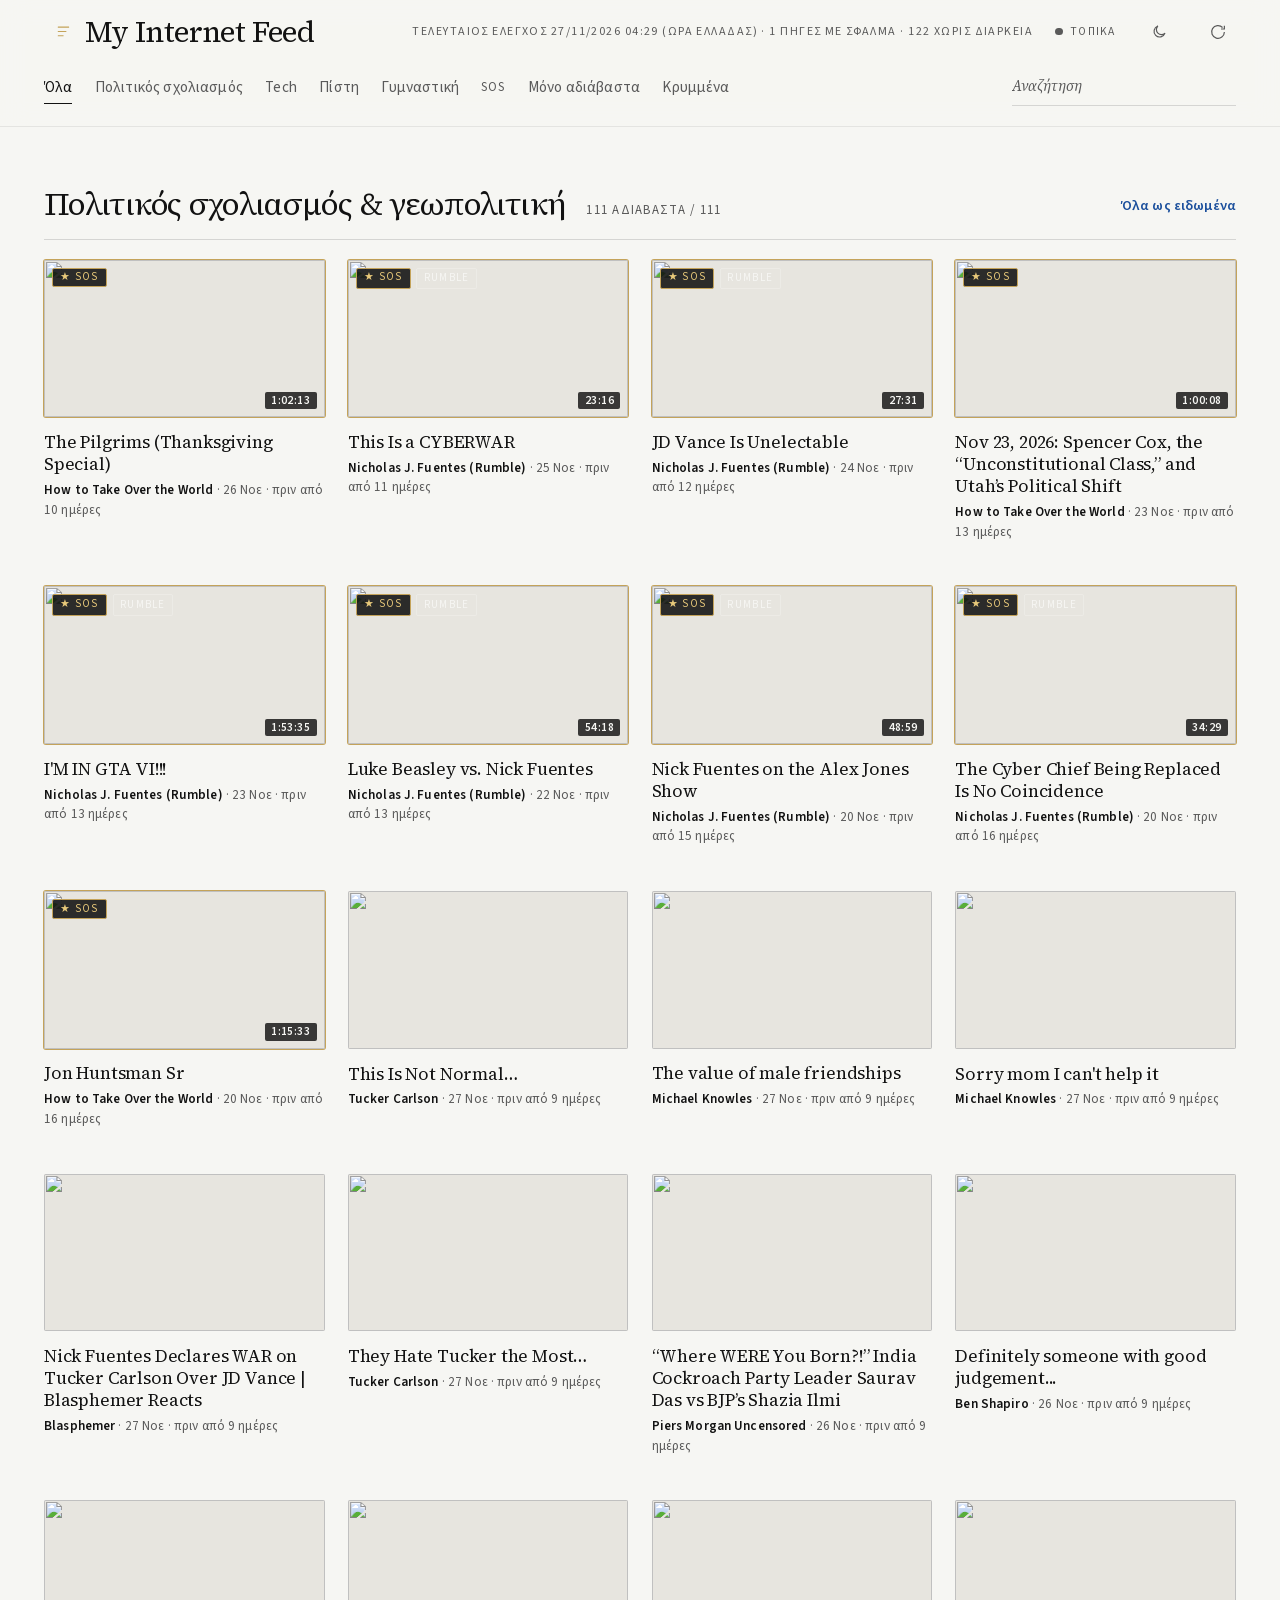
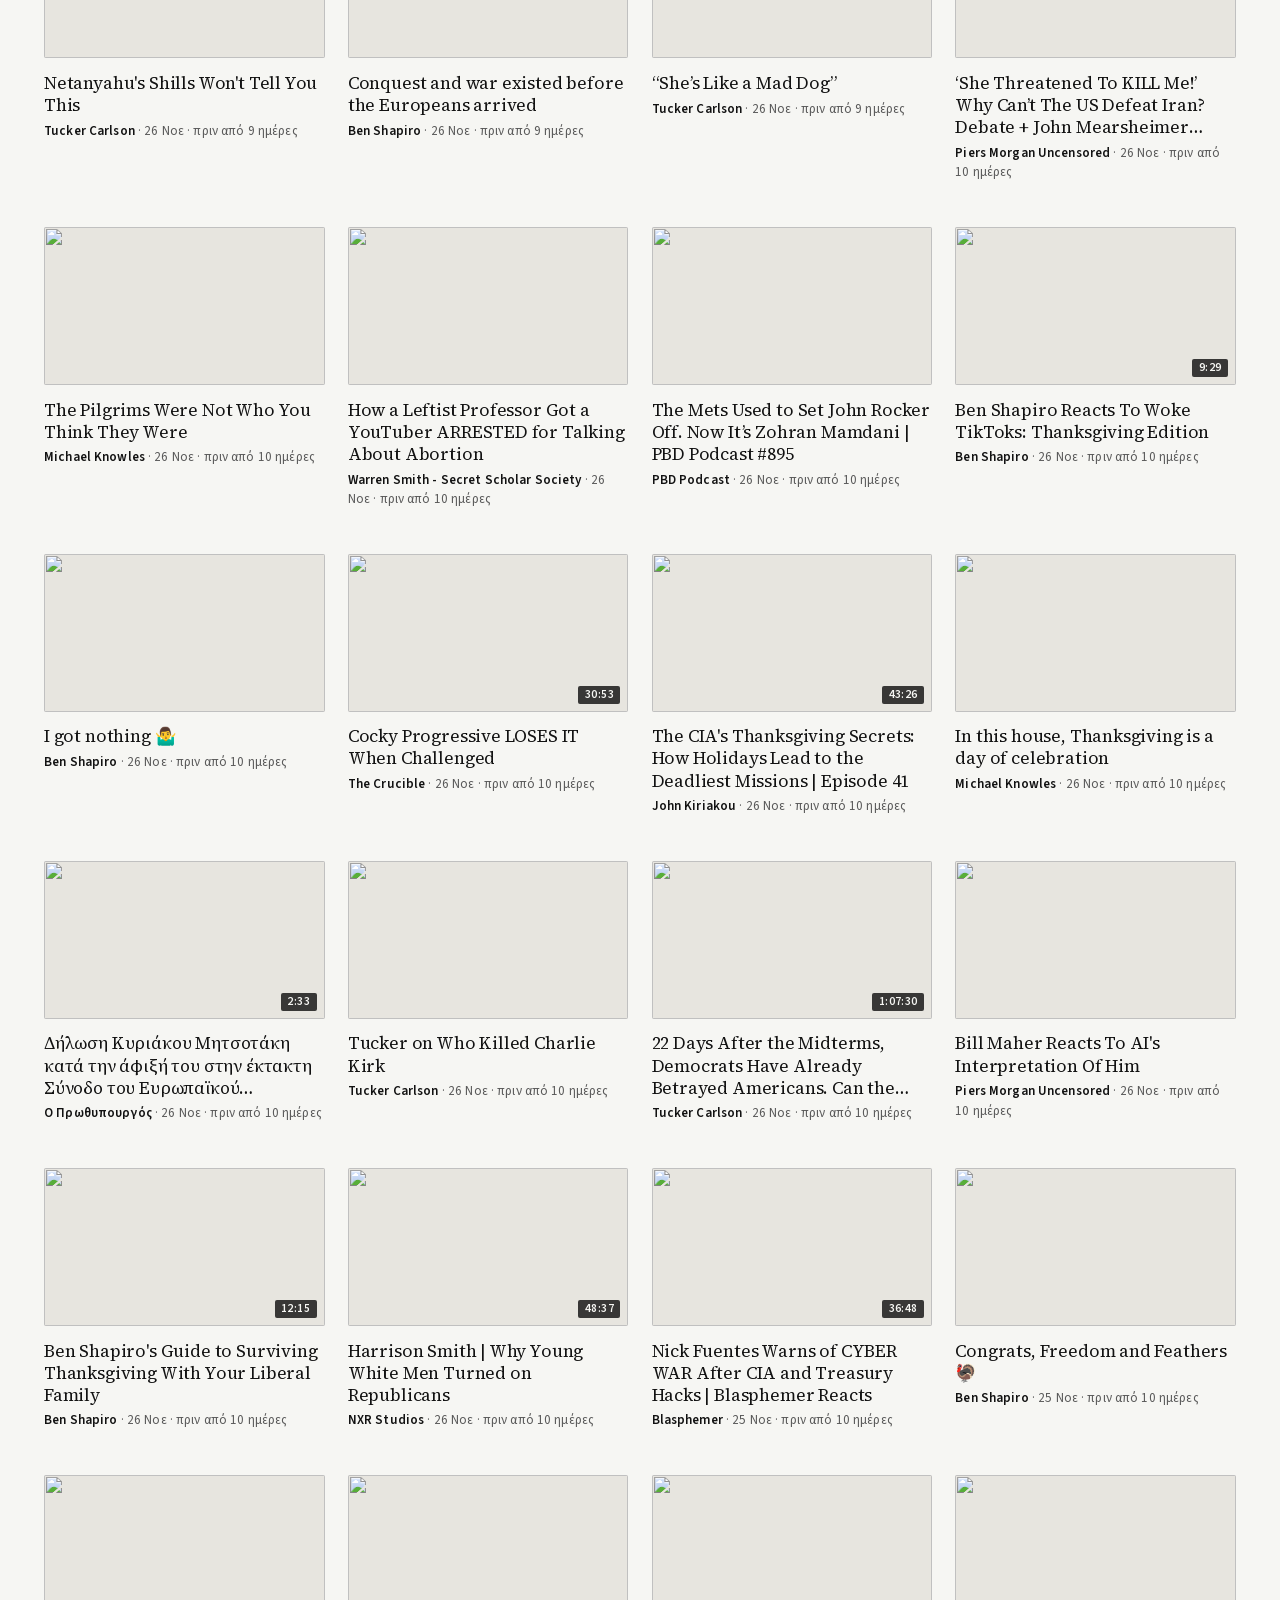
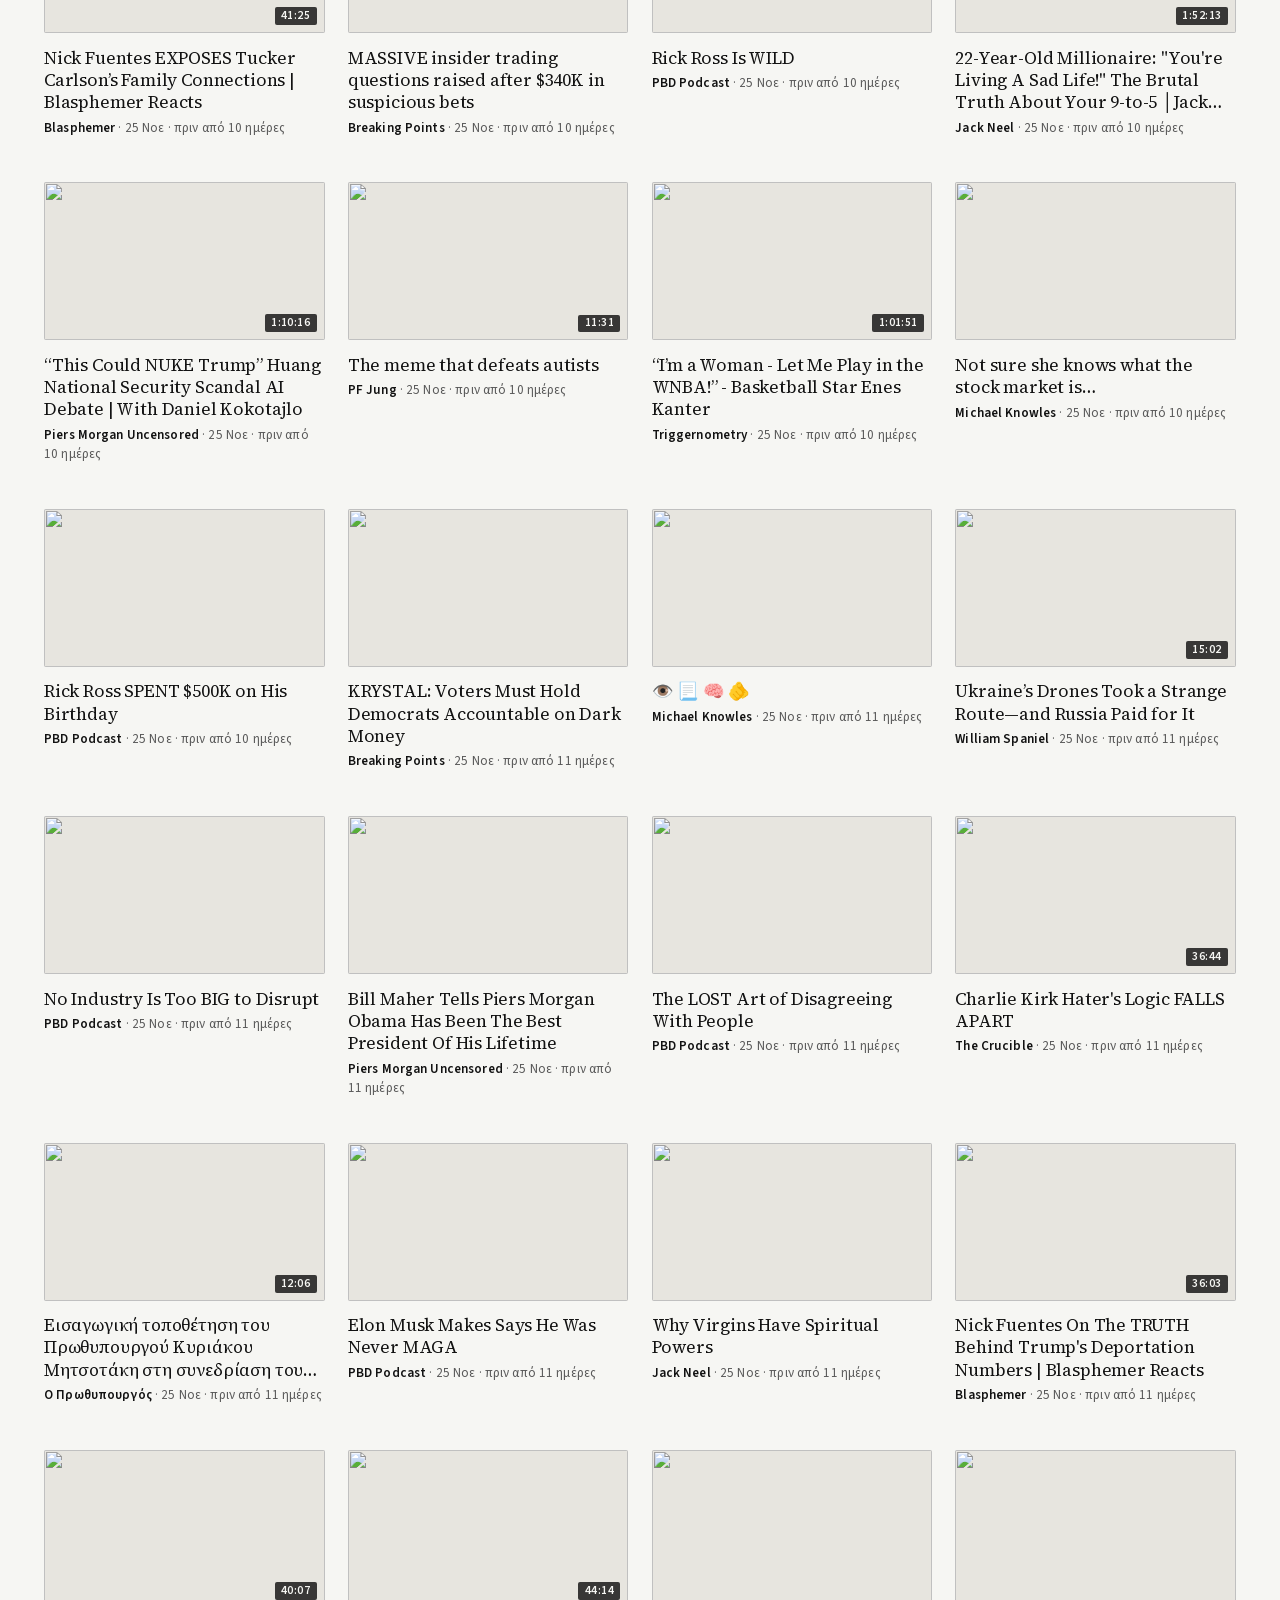
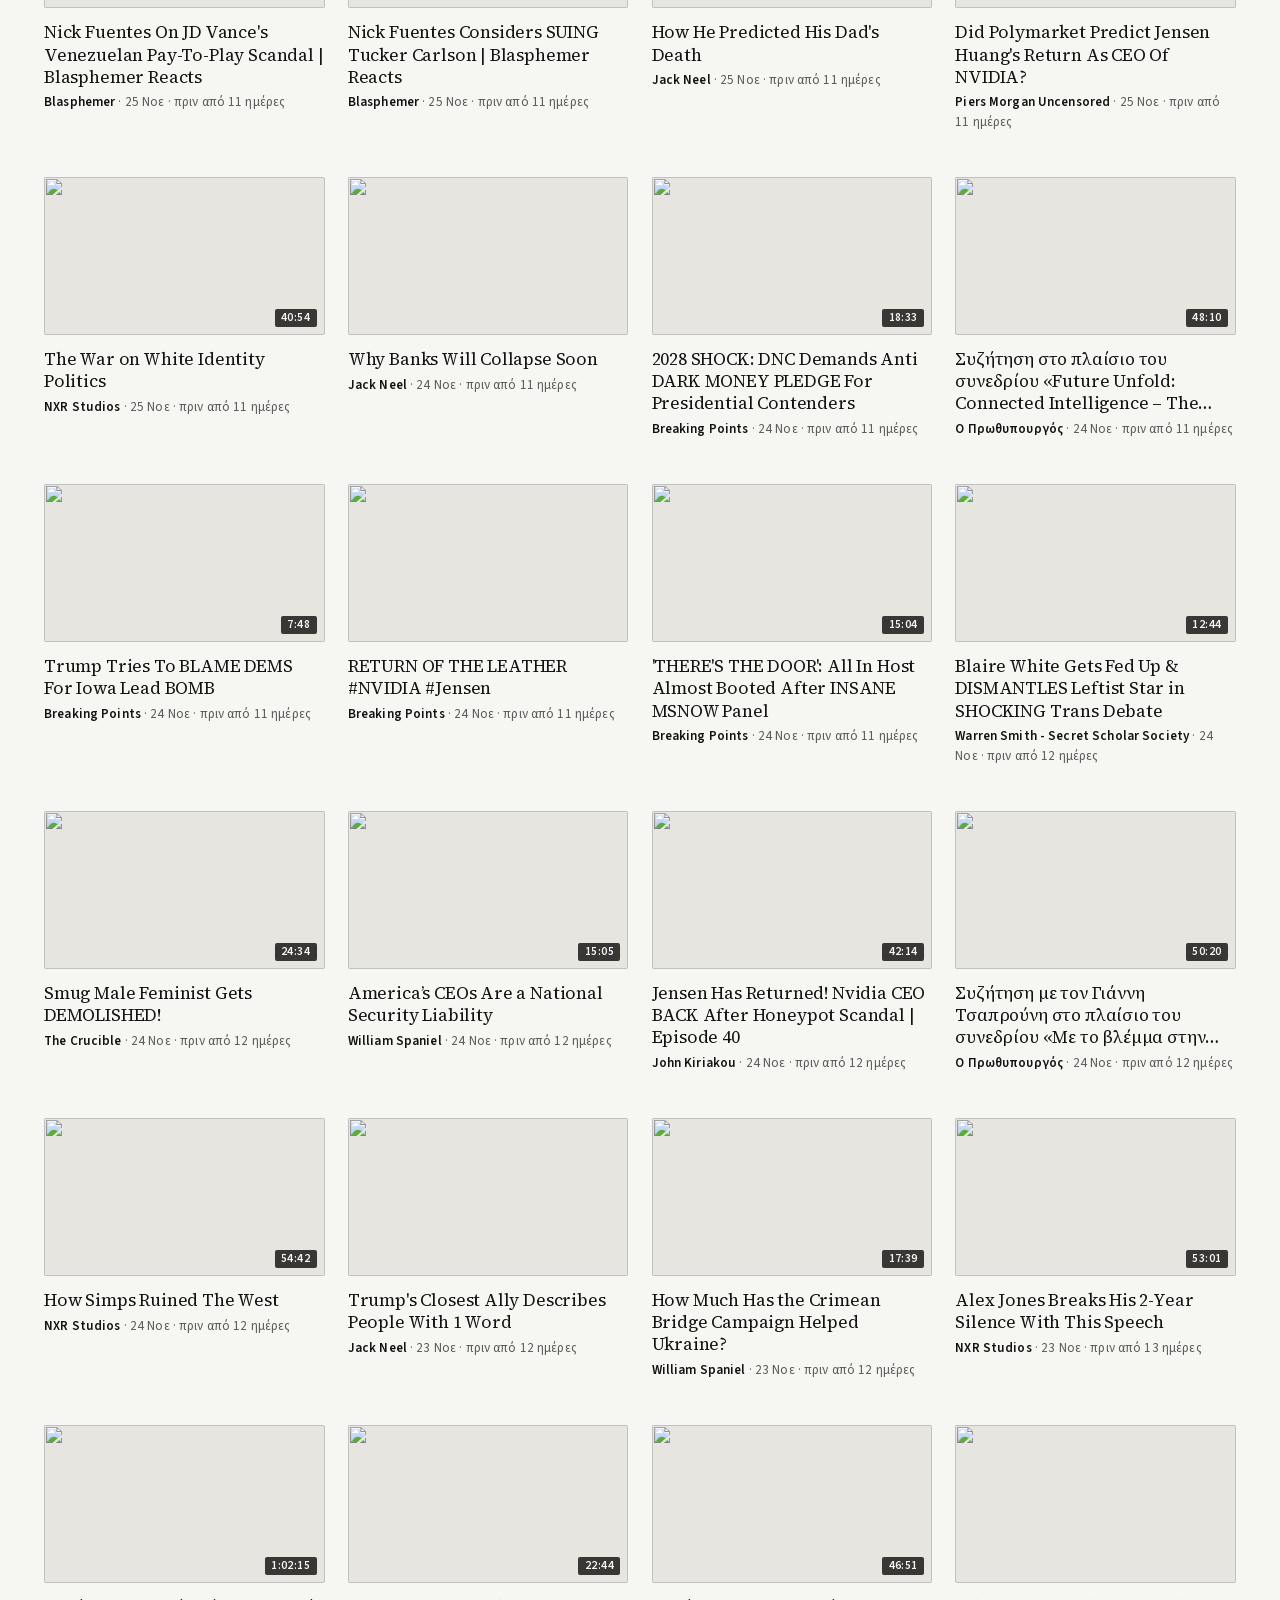
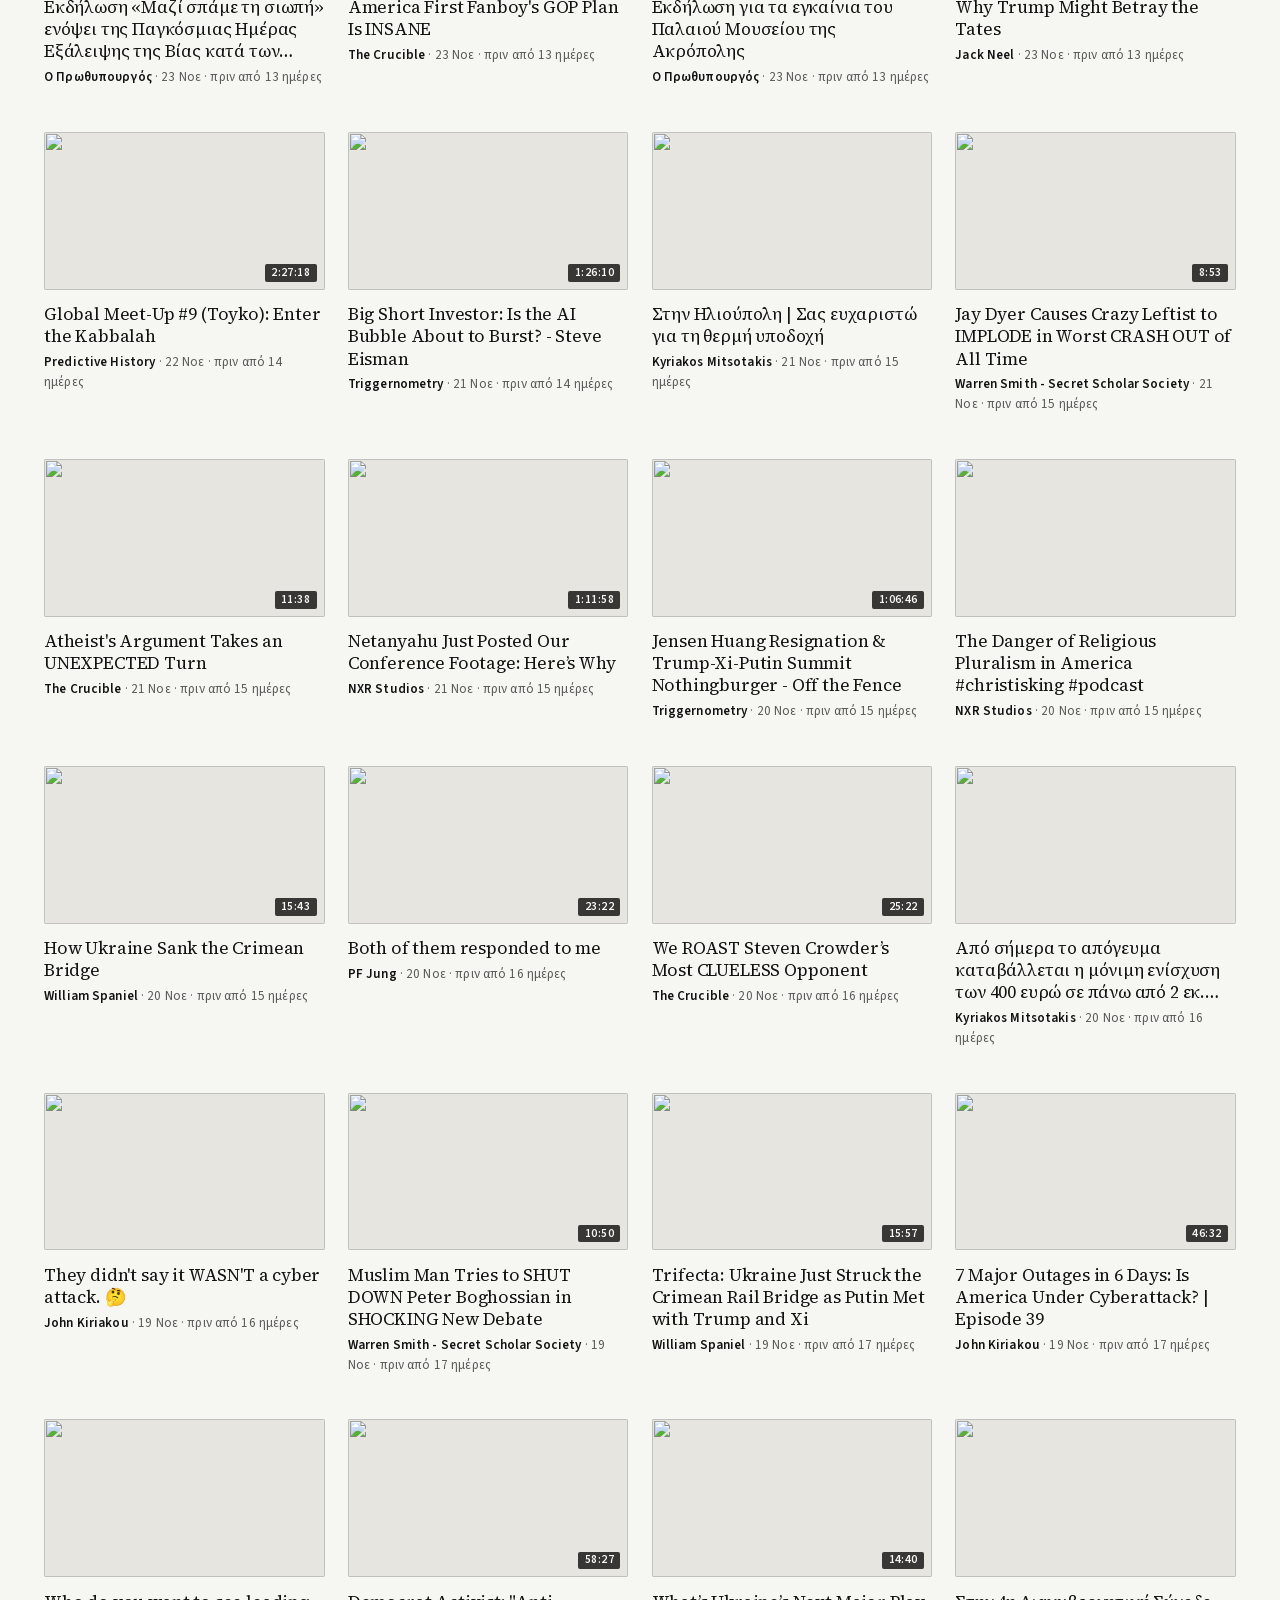
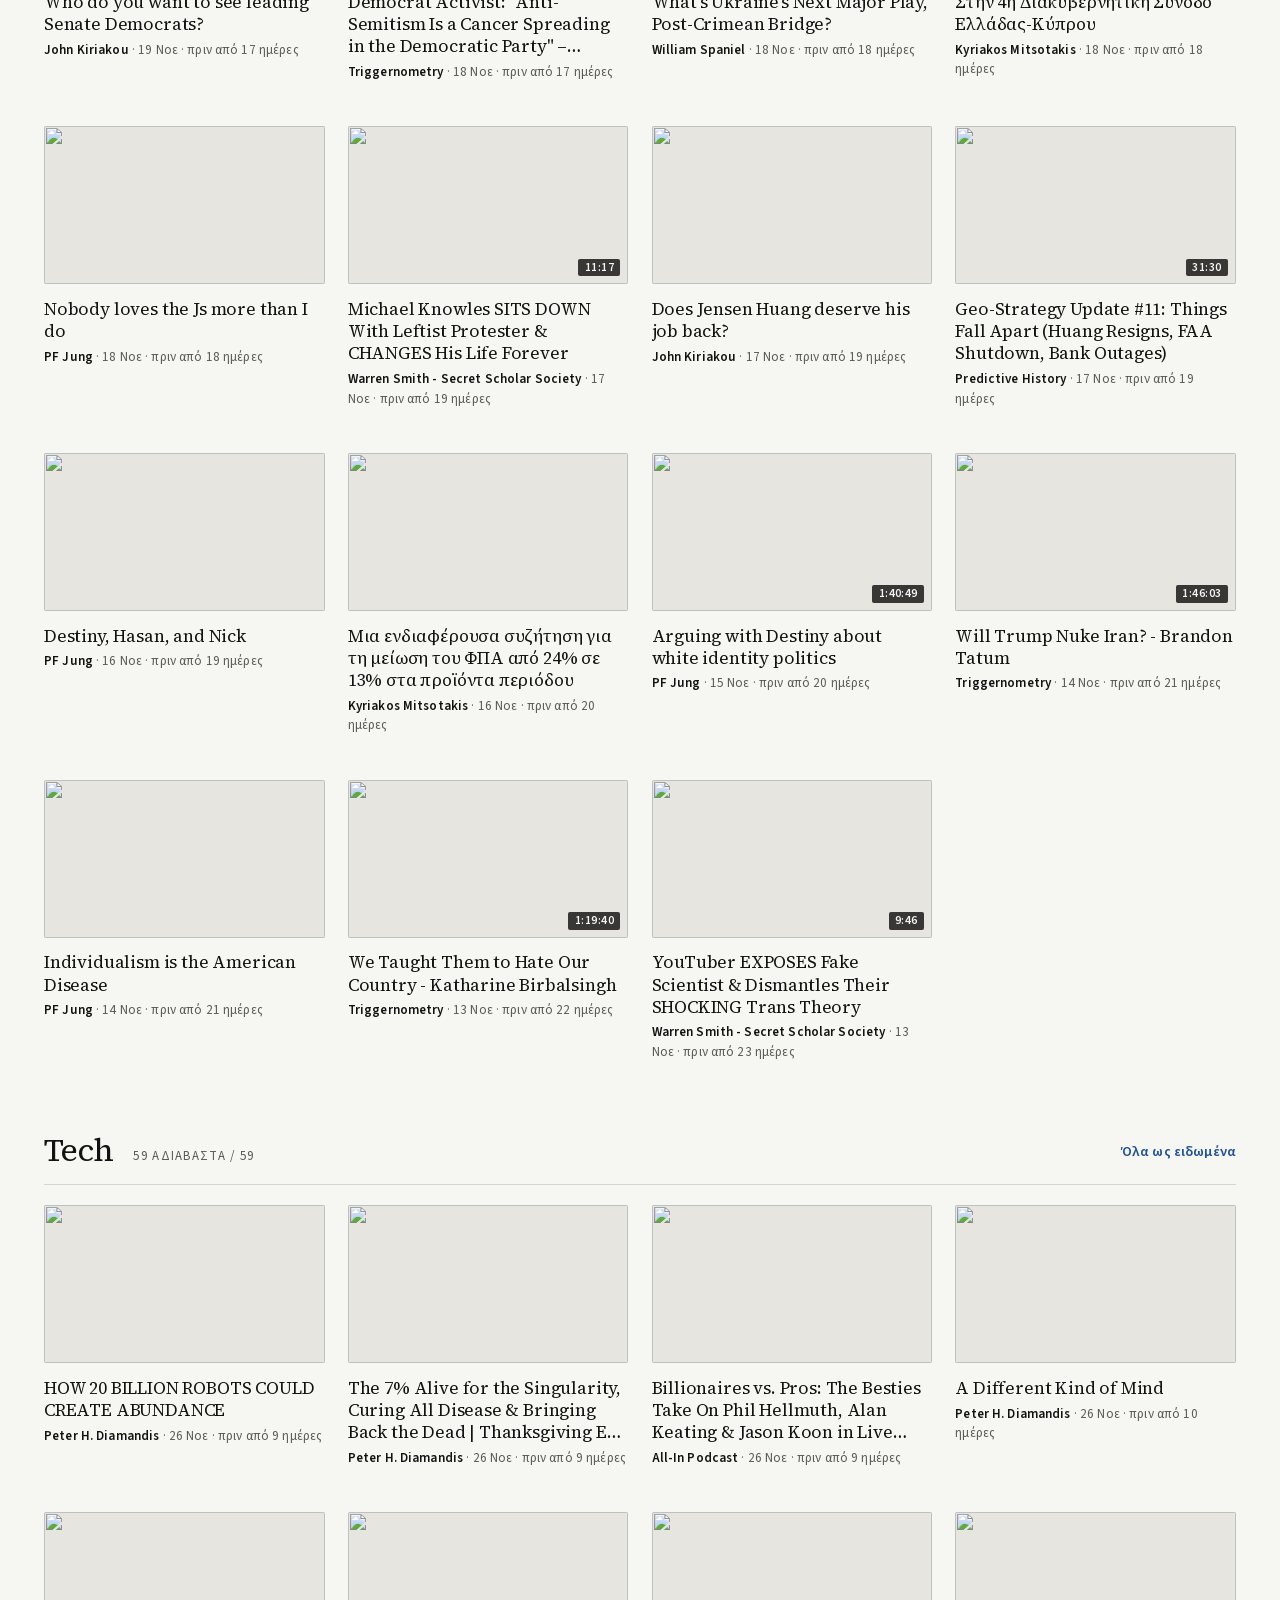
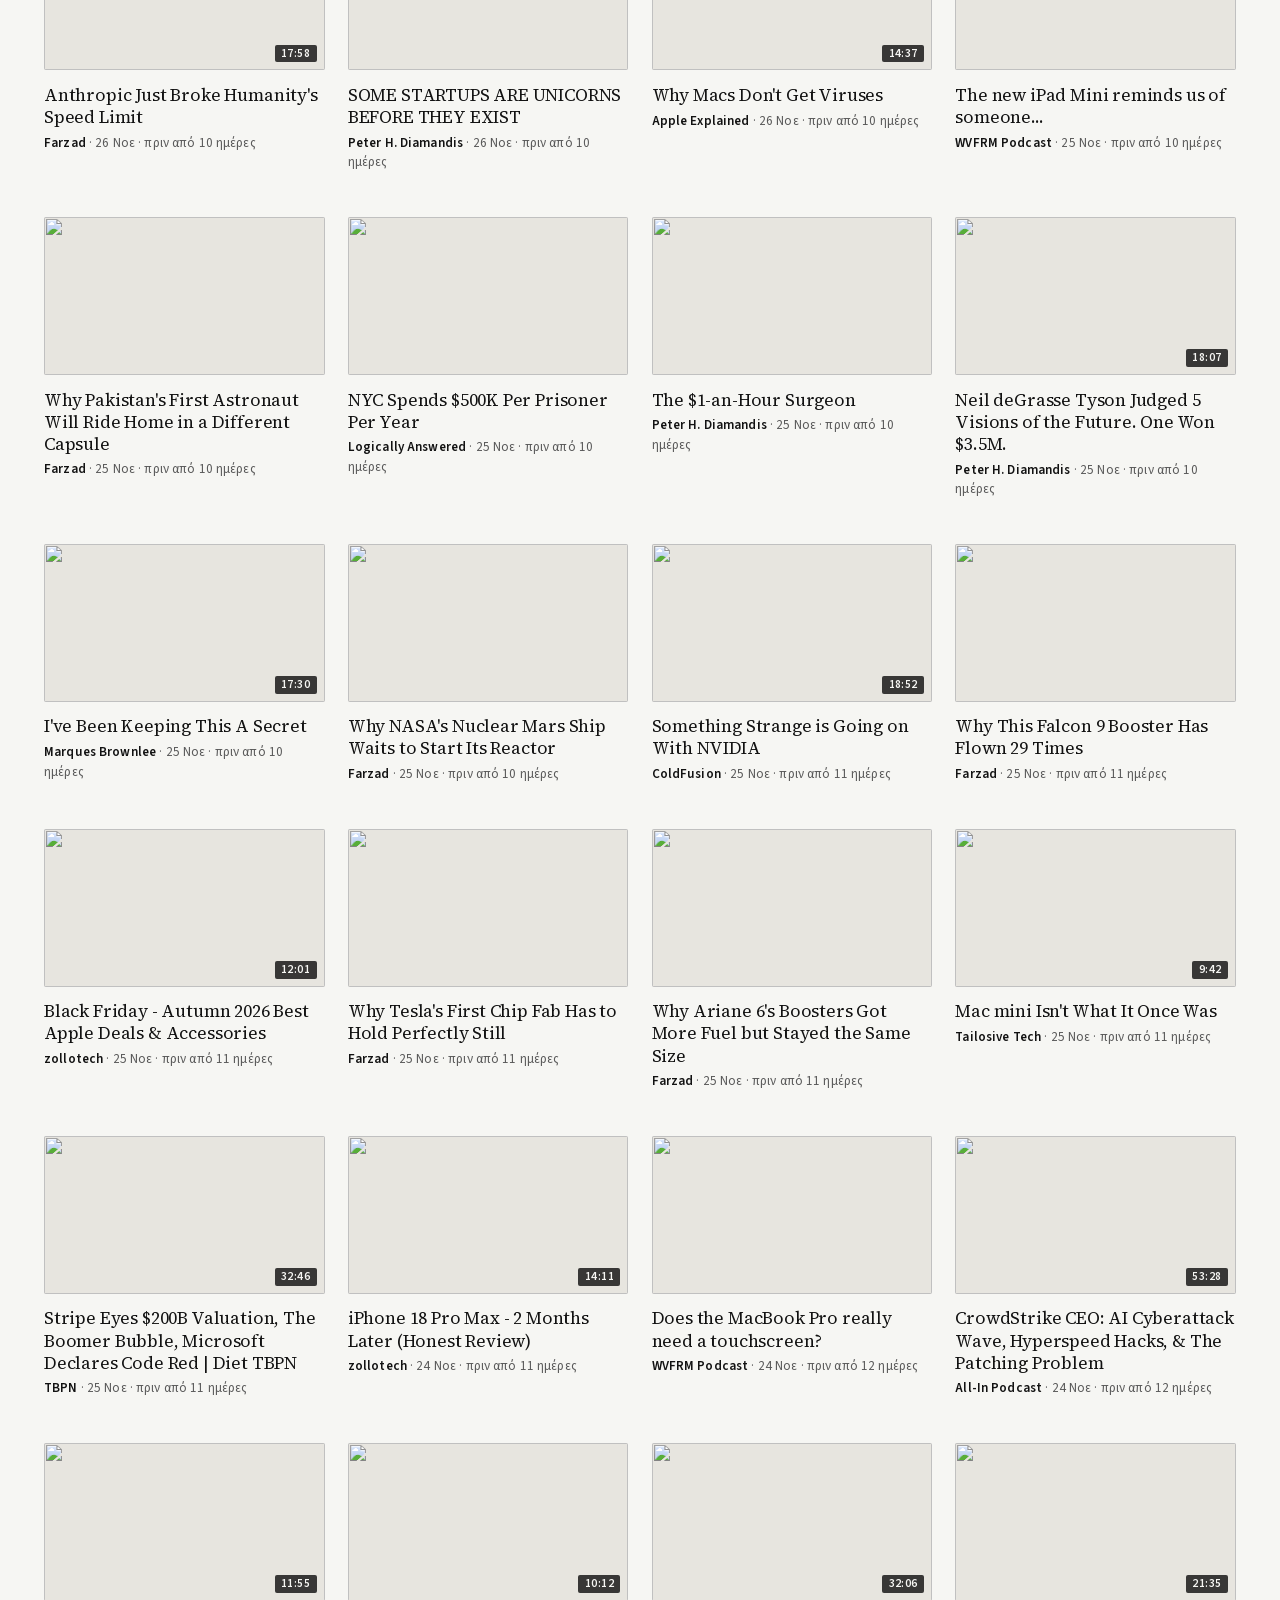
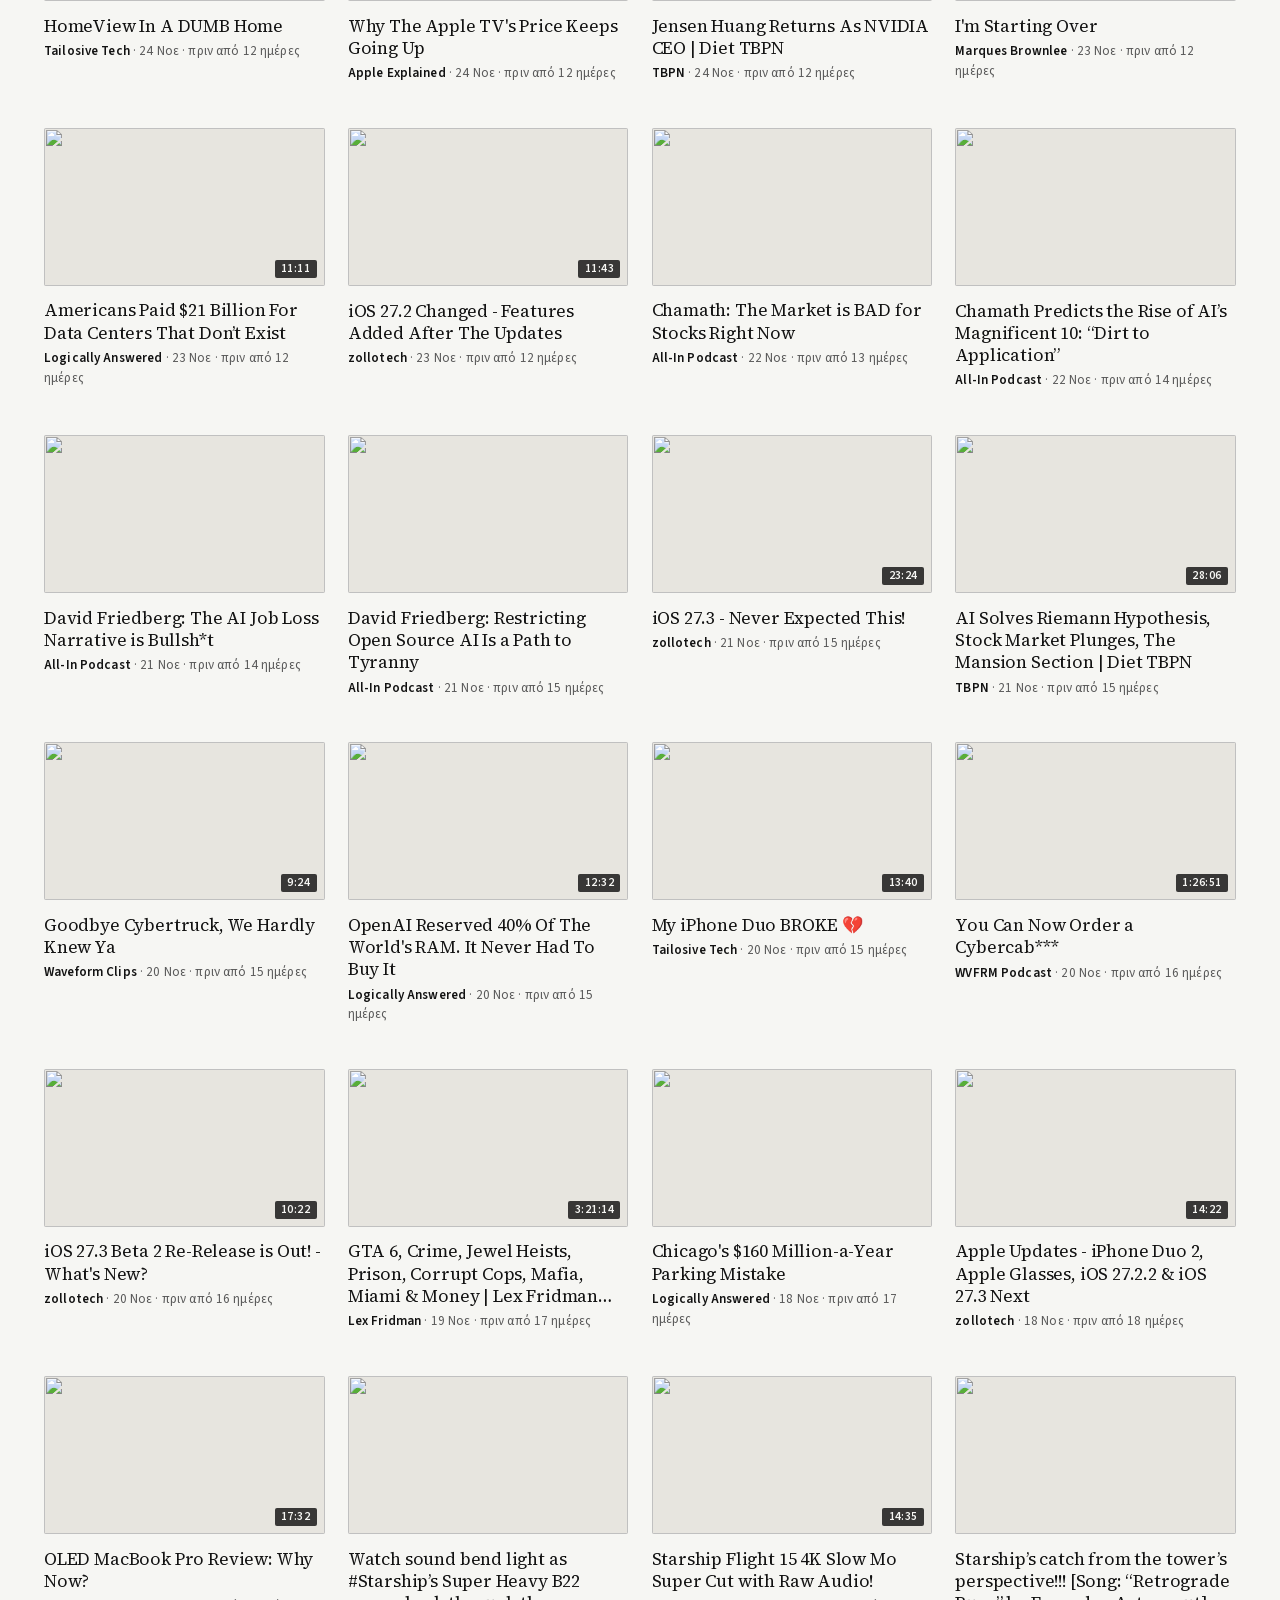
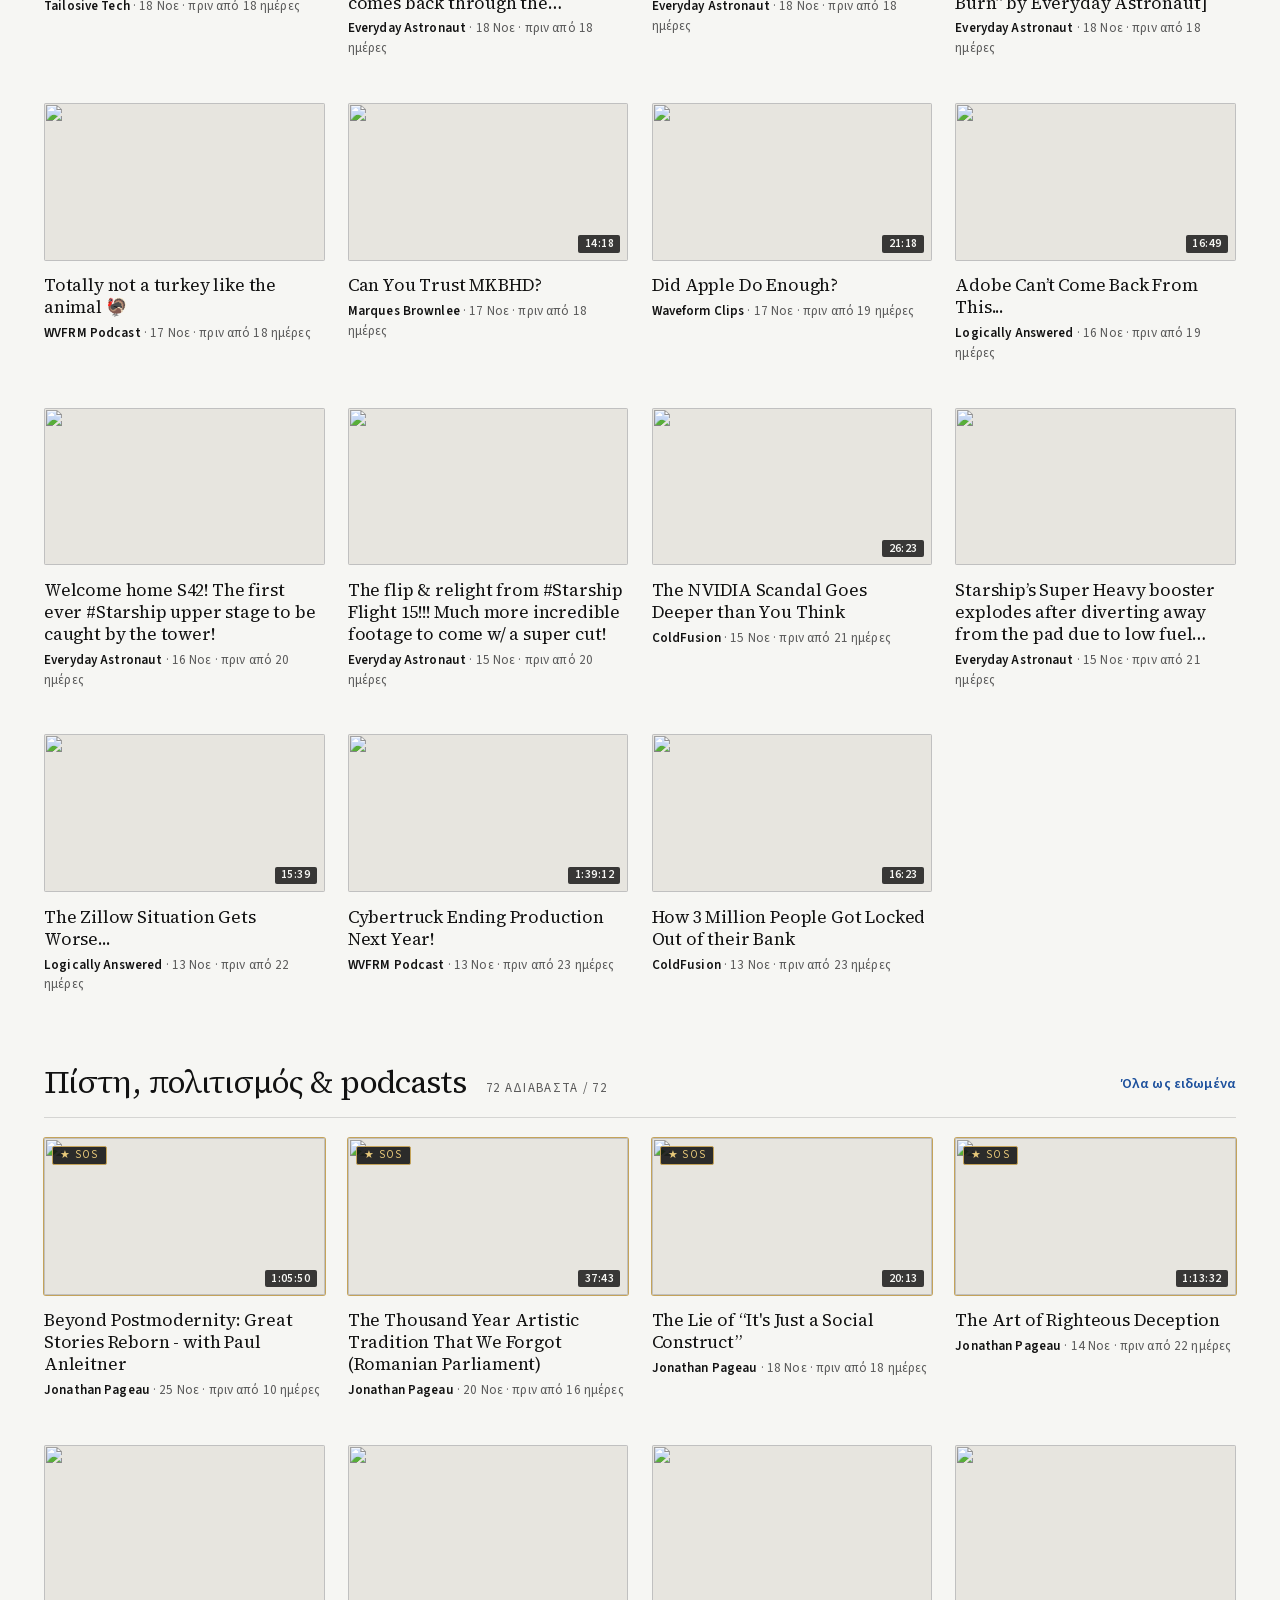
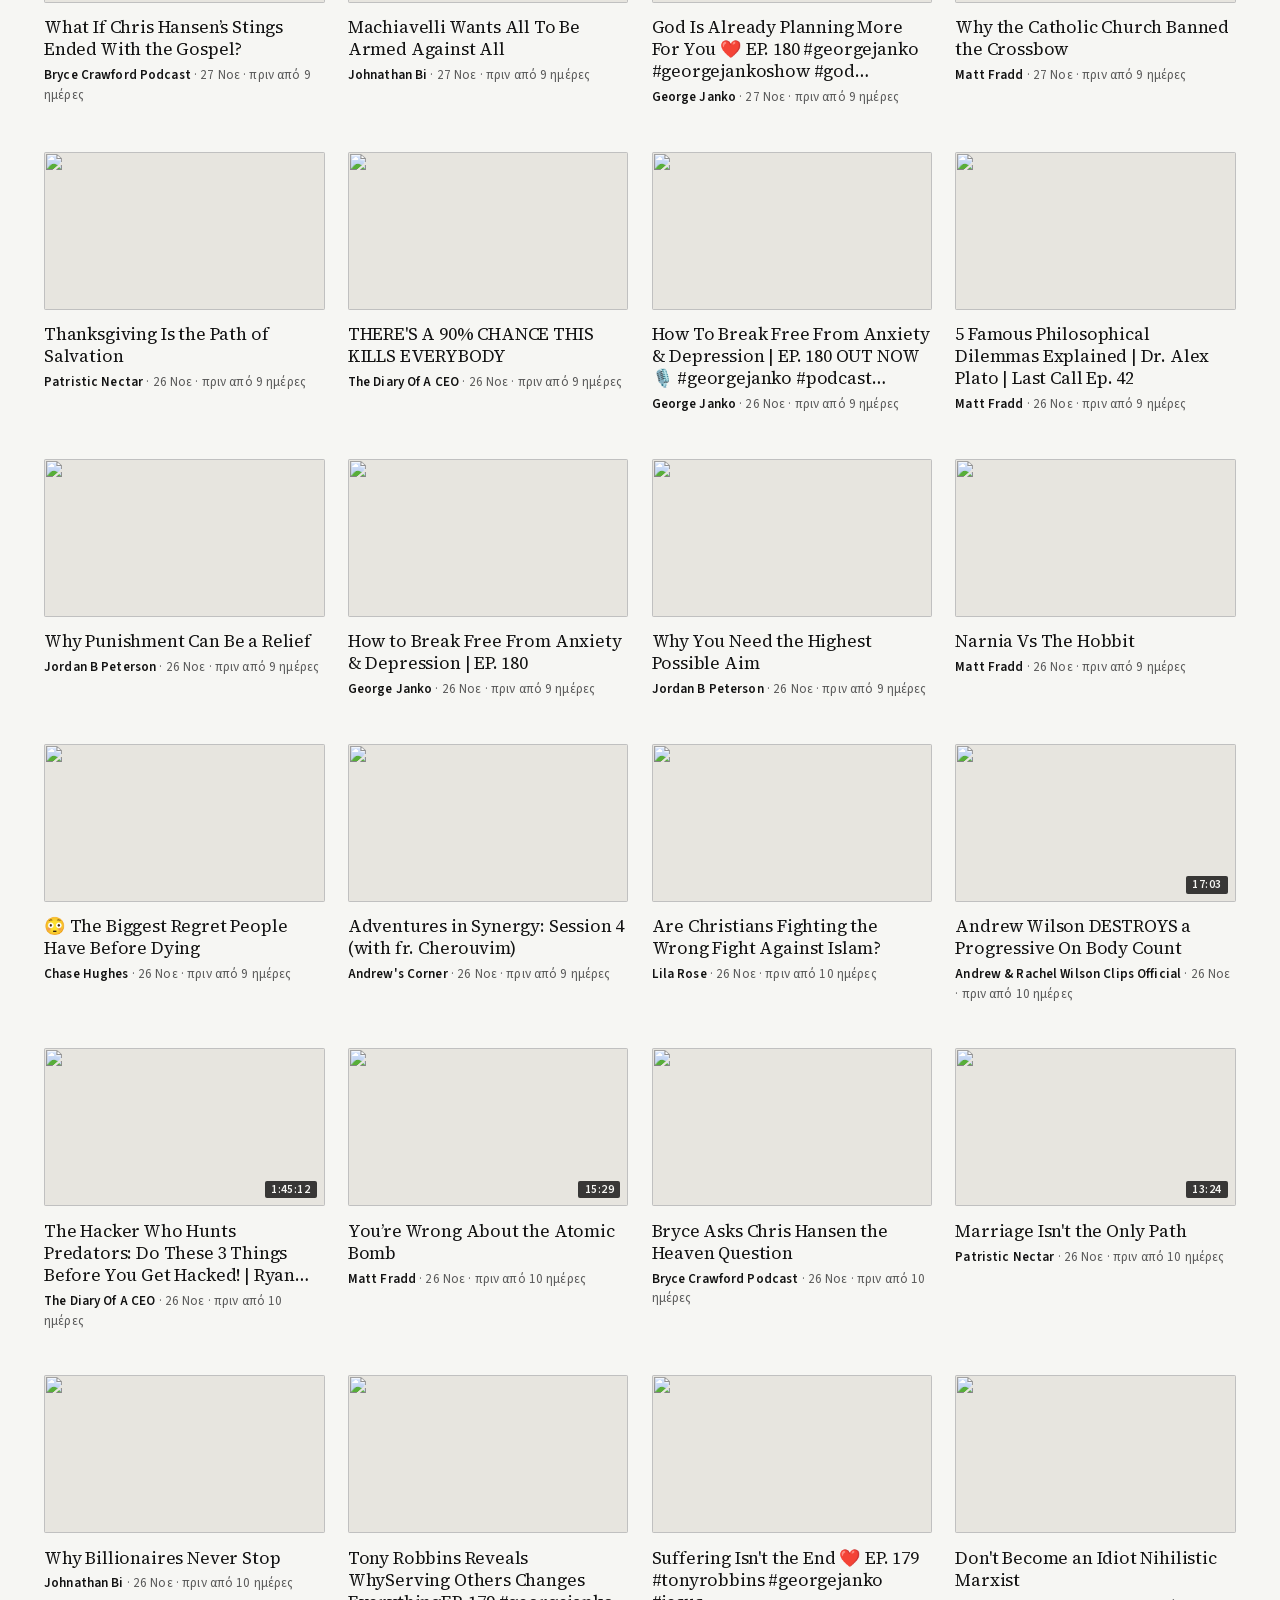
==== commit 257b07ce: "Refresh feed" ====
--- a/docs/index.html
+++ b/docs/index.html
@@ -379,7 +379,7 @@
     <p class="hint">Πρώτα φτιάξε ένα δωρεάν project στο Supabase, τρέξε το αρχείο <code>supabase-setup.sql</code> στο SQL Editor (βάζοντας το κλειδί εκεί που λέει <code>REPLACE_WITH_YOUR_SECRET</code>) και μετά κόλλησε εδώ το Project URL, το anon/publishable key (ποτέ το service_role ή secret key) και το ίδιο κλειδί. Χωρίς αυτά, όλα μένουν μόνο σε αυτή τη συσκευή.</p>
   </form>
 </div>
-<script id="d" type="application/json">{"generated": "2026-11-26T19:50:05Z", "days": 14, "channels": [{"id": "UCGX7nGXpz-CmO_Arg-cgJ7A", "title": "PBD Podcast", "group": "politics", "sos": false, "platform": "youtube", "url": "https://www.youtube.com/channel/UCGX7nGXpz-CmO_Arg-cgJ7A"}, {"id": "UCr4kgAUTFkGIwlWSodg43QA", "title": "Michael Knowles", "group": "politics", "sos": false, "platform": "youtube", "url": "https://www.youtube.com/channel/UCr4kgAUTFkGIwlWSodg43QA"}, {"id": "nickjfuentes", "title": "Nicholas J. Fuentes (Rumble)", "group": "politics", "sos": true, "platform": "rumble", "url": "https://rumble.com/c/nickjfuentes"}, {"id": "UCK1lj_X4rHyE9spGmL8CG8A", "title": "Blasphemer", "group": "politics", "sos": false, "platform": "youtube", "url": "https://www.youtube.com/channel/UCK1lj_X4rHyE9spGmL8CG8A"}, {"id": "UCDRIjKy6eZOvKtOELtTdeUA", "title": "Breaking Points", "group": "politics", "sos": false, "platform": "youtube", "url": "https://www.youtube.com/channel/UCDRIjKy6eZOvKtOELtTdeUA"}, {"id": "UCatt7TBjfBkiJWx8khav_Gg", "title": "Piers Morgan Uncensored", "group": "politics", "sos": false, "platform": "youtube", "url": "https://www.youtube.com/channel/UCatt7TBjfBkiJWx8khav_Gg"}, {"id": "UCGttrUON87gWfU6dMWm1fcA", "title": "Tucker Carlson", "group": "politics", "sos": false, "platform": "youtube", "url": "https://www.youtube.com/channel/UCGttrUON87gWfU6dMWm1fcA"}, {"id": "UC4iraTePkGIYUGDsOl85BCw", "title": "PF Jung", "group": "politics", "sos": false, "platform": "youtube", "url": "https://www.youtube.com/channel/UC4iraTePkGIYUGDsOl85BCw"}, {"id": "UCjHwKLu1KWaSxQ3wE3l7GqQ", "title": "NXR Studios", "group": "politics", "sos": false, "platform": "youtube", "url": "https://www.youtube.com/channel/UCjHwKLu1KWaSxQ3wE3l7GqQ"}, {"id": "UCnQC_G5Xsjhp9fEJKuIcrSw", "title": "Ben Shapiro", "group": "politics", "sos": false, "platform": "youtube", "url": "https://www.youtube.com/channel/UCnQC_G5Xsjhp9fEJKuIcrSw"}, {"id": "UC11aHtNnc5bEPLI4jf6mnYg", "title": "Predictive History", "group": "politics", "sos": false, "platform": "youtube", "url": "https://www.youtube.com/channel/UC11aHtNnc5bEPLI4jf6mnYg"}, {"id": "UCJDIGW0ywWw9Kh9_vtwqxXA", "title": "William Spaniel", "group": "politics", "sos": false, "platform": "youtube", "url": "https://www.youtube.com/channel/UCJDIGW0ywWw9Kh9_vtwqxXA"}, {"id": "UCI8-BBeAzoFnVuXcJzSqzDQ", "title": "Lines on Maps Extra", "group": "politics", "sos": false, "platform": "youtube", "url": "https://www.youtube.com/channel/UCI8-BBeAzoFnVuXcJzSqzDQ"}, {"id": "UCiFpwKZAaXxGGE-mrQ1-QMA", "title": "Kyriakos Mitsotakis", "group": "politics", "sos": false, "platform": "youtube", "url": "https://www.youtube.com/channel/UCiFpwKZAaXxGGE-mrQ1-QMA"}, {"id": "UC7-Bkk95NxBaHIwv5dupGEg", "title": "Ο Πρωθυπουργός", "group": "politics", "sos": false, "platform": "youtube", "url": "https://www.youtube.com/channel/UC7-Bkk95NxBaHIwv5dupGEg"}, {"id": "UCPgJddP_Y3BHo_8bG0G1TCA", "title": "Yanis Varoufakis", "group": "politics", "sos": false, "platform": "youtube", "url": "https://www.youtube.com/channel/UCPgJddP_Y3BHo_8bG0G1TCA"}, {"id": "UCcElhVVk9ynDL4zkP-eGsfA", "title": "The Crucible", "group": "politics", "sos": false, "platform": "youtube", "url": "https://www.youtube.com/channel/UCcElhVVk9ynDL4zkP-eGsfA"}, {"id": "UCVnBaemGSz05OUyKmQjIJSA", "title": "Warren Smith - Secret Scholar Society", "group": "politics", "sos": false, "platform": "youtube", "url": "https://www.youtube.com/channel/UCVnBaemGSz05OUyKmQjIJSA"}, {"id": "UCTRleCmHmVDQIUeoB52fWyg", "title": "How to Take Over the World", "group": "politics", "sos": true, "platform": "youtube", "url": "https://www.youtube.com/channel/UCTRleCmHmVDQIUeoB52fWyg"}, {"id": "UCFRCiFkWWJN2rO6dsKU9-1A", "title": "Jack Neel", "group": "politics", "sos": false, "platform": "youtube", "url": "https://www.youtube.com/channel/UCFRCiFkWWJN2rO6dsKU9-1A"}, {"id": "UCyFoulEppT3kYN_cSt11M8Q", "title": "John Kiriakou", "group": "politics", "sos": false, "platform": "youtube", "url": "https://www.youtube.com/channel/UCyFoulEppT3kYN_cSt11M8Q"}, {"id": "UCIVecQghDE0Ot-ubxbV_GPw", "title": "Trevorsinstinct", "group": "fitness", "sos": false, "platform": "youtube", "url": "https://www.youtube.com/channel/UCIVecQghDE0Ot-ubxbV_GPw"}, {"id": "UCa962e5dqRMO1nUldwaaRMw", "title": "Tailosive Tech", "group": "tech", "sos": false, "platform": "youtube", "url": "https://www.youtube.com/channel/UCa962e5dqRMO1nUldwaaRMw"}, {"id": "UCgbyN_o-Guwpyqfuuz3pyIw", "title": "Farzad", "group": "tech", "sos": false, "platform": "youtube", "url": "https://www.youtube.com/channel/UCgbyN_o-Guwpyqfuuz3pyIw"}, {"id": "UCBJycsmduvYEL83R_U4JriQ", "title": "Marques Brownlee", "group": "tech", "sos": false, "platform": "youtube", "url": "https://www.youtube.com/channel/UCBJycsmduvYEL83R_U4JriQ"}, {"id": "UCSHZKyawb77ixDdsGog4iWA", "title": "Lex Fridman", "group": "tech", "sos": false, "platform": "youtube", "url": "https://www.youtube.com/channel/UCSHZKyawb77ixDdsGog4iWA"}, {"id": "UCfw2hvuj40AChU7n-N-PRHA", "title": "Apple Explained", "group": "tech", "sos": false, "platform": "youtube", "url": "https://www.youtube.com/channel/UCfw2hvuj40AChU7n-N-PRHA"}, {"id": "UC4QZ_LsYcvcq7qOsOhpAX4A", "title": "ColdFusion", "group": "tech", "sos": false, "platform": "youtube", "url": "https://www.youtube.com/channel/UC4QZ_LsYcvcq7qOsOhpAX4A"}, {"id": "UC6uKrU_WqJ1R2HMTY3LIx5Q", "title": "Everyday Astronaut", "group": "tech", "sos": false, "platform": "youtube", "url": "https://www.youtube.com/channel/UC6uKrU_WqJ1R2HMTY3LIx5Q"}, {"id": "UCZRoNJu1OszFqABP8AuJIuw", "title": "Logically Answered", "group": "tech", "sos": false, "platform": "youtube", "url": "https://www.youtube.com/channel/UCZRoNJu1OszFqABP8AuJIuw"}, {"id": "UCiQMYozSSTkJ2twtZM1bG9w", "title": "zollotech", "group": "tech", "sos": false, "platform": "youtube", "url": "https://www.youtube.com/channel/UCiQMYozSSTkJ2twtZM1bG9w"}, {"id": "UC-DRzaGnL_vtBUpCFH5M0tg", "title": "TBPN", "group": "tech", "sos": false, "platform": "youtube", "url": "https://www.youtube.com/channel/UC-DRzaGnL_vtBUpCFH5M0tg"}, {"id": "UCvxm0qTrGN_1LMYgUaftWyQ", "title": "Peter H. Diamandis", "group": "tech", "sos": false, "platform": "youtube", "url": "https://www.youtube.com/channel/UCvxm0qTrGN_1LMYgUaftWyQ"}, {"id": "UCESLZhusAkFfsNsApnjF_Cg", "title": "All-In Podcast", "group": "tech", "sos": false, "platform": "youtube", "url": "https://www.youtube.com/channel/UCESLZhusAkFfsNsApnjF_Cg"}, {"id": "UCEcrRXW3oEYfUctetZTAWLw", "title": "WVFRM Podcast", "group": "tech", "sos": false, "platform": "youtube", "url": "https://www.youtube.com/channel/UCEcrRXW3oEYfUctetZTAWLw"}, {"id": "UCc_ycus0q7DSd85ZkmEY5ig", "title": "Waveform Clips", "group": "tech", "sos": false, "platform": "youtube", "url": "https://www.youtube.com/channel/UCc_ycus0q7DSd85ZkmEY5ig"}, {"id": "UCGq-a57w-aPwyi3pW7XLiHw", "title": "The Diary Of A CEO", "group": "faith", "sos": false, "platform": "youtube", "url": "https://www.youtube.com/channel/UCGq-a57w-aPwyi3pW7XLiHw"}, {"id": "UCE63fBeQIoJ2P2mlBkQDchA", "title": "Bryce Crawford Podcast", "group": "faith", "sos": false, "platform": "youtube", "url": "https://www.youtube.com/channel/UCE63fBeQIoJ2P2mlBkQDchA"}, {"id": "UCaJiHWcjkaZRpwP_PEXCT5Q", "title": "Lila Rose", "group": "faith", "sos": false, "platform": "youtube", "url": "https://www.youtube.com/channel/UCaJiHWcjkaZRpwP_PEXCT5Q"}, {"id": "UCtCTSf3UwRU14nYWr_xm-dQ", "title": "Jonathan Pageau", "group": "faith", "sos": true, "platform": "youtube", "url": "https://www.youtube.com/channel/UCtCTSf3UwRU14nYWr_xm-dQ"}, {"id": "UCL_f53ZEJxp8TtlOkHwMV9Q", "title": "Jordan B Peterson", "group": "faith", "sos": false, "platform": "youtube", "url": "https://www.youtube.com/channel/UCL_f53ZEJxp8TtlOkHwMV9Q"}, {"id": "UClh4JeqYB1QN6f1h_bzmEng", "title": "Matt Fradd", "group": "faith", "sos": false, "platform": "youtube", "url": "https://www.youtube.com/channel/UClh4JeqYB1QN6f1h_bzmEng"}, {"id": "UCz72pwrQRTXibU14NmHep8w", "title": "Patristic Nectar", "group": "faith", "sos": false, "platform": "youtube", "url": "https://www.youtube.com/channel/UCz72pwrQRTXibU14NmHep8w"}, {"id": "UCDQA1MFV_AIYweqgsECFK3g", "title": "Andrew's Corner", "group": "faith", "sos": false, "platform": "youtube", "url": "https://www.youtube.com/channel/UCDQA1MFV_AIYweqgsECFK3g"}, {"id": "UCLjBCYil92x3SYtHrvr3Pew", "title": "George Janko", "group": "faith", "sos": false, "platform": "youtube", "url": "https://www.youtube.com/channel/UCLjBCYil92x3SYtHrvr3Pew"}, {"id": "UC7TVnXaSV0ChsabklKRqBeQ", "title": "Wōden’s Kin", "group": "faith", "sos": false, "platform": "youtube", "url": "https://www.youtube.com/channel/UC7TVnXaSV0ChsabklKRqBeQ"}, {"id": "UC9B0gB2OhmAPqdvmnePShew", "title": "exquofonte", "group": "faith", "sos": false, "platform": "youtube", "url": "https://www.youtube.com/channel/UC9B0gB2OhmAPqdvmnePShew"}, {"id": "UCWPK47-mTBiFFYtqINWjEGA", "title": "Prosopa Insights", "group": "faith", "sos": false, "platform": "youtube", "url": "https://www.youtube.com/channel/UCWPK47-mTBiFFYtqINWjEGA"}, {"id": "UCmTL0Xu28m6xk35qATkNIYQ", "title": "Tim Stiefler", "group": "faith", "sos": false, "platform": "youtube", "url": "https://www.youtube.com/channel/UCmTL0Xu28m6xk35qATkNIYQ"}, {"id": "UCwzCMiicL-hBUzyjWiJaseg", "title": "Kill Tony", "group": "faith", "sos": false, "platform": "youtube", "url": "https://www.youtube.com/channel/UCwzCMiicL-hBUzyjWiJaseg"}, {"id": "UCgWUV0qVZJ6TYgf2eQbq7ww", "title": "Andrew & Rachel Wilson Clips Official", "group": "faith", "sos": false, "platform": "youtube", "url": "https://www.youtube.com/channel/UCgWUV0qVZJ6TYgf2eQbq7ww"}, {"id": "UCUBj_5pwQZaoXfBrEQQbADw", "title": "Chase Hughes", "group": "faith", "sos": false, "platform": "youtube", "url": "https://www.youtube.com/channel/UCUBj_5pwQZaoXfBrEQQbADw"}, {"id": "UCCrl9a26fDCZvofnCnA5A8g", "title": "Johnathan Bi", "group": "faith", "sos": false, "platform": "youtube", "url": "https://www.youtube.com/channel/UCCrl9a26fDCZvofnCnA5A8g"}, {"id": "UC7oPkqeHTwuOZ5CZ-R9f-6w", "title": "Triggernometry", "group": "politics", "sos": false, "platform": "youtube", "url": "https://www.youtube.com/@triggerpod"}], "videos": [{"id": "yt:k89iZHMHTXo", "title": "The Mets Used to Set John Rocker Off. Now It’s Zohran Mamdani | PBD Podcast #895", "ch": "PBD Podcast", "chid": "UCGX7nGXpz-CmO_Arg-cgJ7A", "platform": "youtube", "date": "2026-11-26T16:00:32Z", "dur": null, "live": false, "metadata_pending": true, "url": "https://www.youtube.com/watch?v=k89iZHMHTXo", "thumb": "https://i.ytimg.com/vi/k89iZHMHTXo/mqdefault.jpg"}, {"id": "yt:-5dX3rHwVII", "title": "Rick Ross Is WILD", "ch": "PBD Podcast", "chid": "UCGX7nGXpz-CmO_Arg-cgJ7A", "platform": "youtube", "date": "2026-11-25T21:00:09Z", "dur": null, "live": false, "metadata_pending": true, "url": "https://www.youtube.com/watch?v=-5dX3rHwVII", "thumb": "https://i.ytimg.com/vi/-5dX3rHwVII/mqdefault.jpg"}, {"id": "yt:SQNRk9WDU-g", "title": "Rick Ross SPENT $500K on His Birthday", "ch": "PBD Podcast", "chid": "UCGX7nGXpz-CmO_Arg-cgJ7A", "platform": "youtube", "date": "2026-11-25T18:48:38Z", "dur": null, "live": false, "metadata_pending": true, "url": "https://www.youtube.com/watch?v=SQNRk9WDU-g", "thumb": "https://i.ytimg.com/vi/SQNRk9WDU-g/mqdefault.jpg"}, {"id": "yt:usz4Sql_VMg", "title": "No Industry Is Too BIG to Disrupt", "ch": "PBD Podcast", "chid": "UCGX7nGXpz-CmO_Arg-cgJ7A", "platform": "youtube", "date": "2026-11-25T16:00:29Z", "dur": null, "live": false, "metadata_pending": true, "url": "https://www.youtube.com/watch?v=usz4Sql_VMg", "thumb": "https://i.ytimg.com/vi/usz4Sql_VMg/mqdefault.jpg"}, {"id": "yt:ONhAQfsw2l4", "title": "The LOST Art of Disagreeing With People", "ch": "PBD Podcast", "chid": "UCGX7nGXpz-CmO_Arg-cgJ7A", "platform": "youtube", "date": "2026-11-25T14:08:57Z", "dur": null, "live": false, "metadata_pending": true, "url": "https://www.youtube.com/watch?v=ONhAQfsw2l4", "thumb": "https://i.ytimg.com/vi/ONhAQfsw2l4/mqdefault.jpg"}, {"id": "yt:MhPctHd8l4Y", "title": "Elon Musk Makes Says He Was Never MAGA", "ch": "PBD Podcast", "chid": "UCGX7nGXpz-CmO_Arg-cgJ7A", "platform": "youtube", "date": "2026-11-25T01:00:11Z", "dur": null, "live": false, "metadata_pending": true, "url": "https://www.youtube.com/watch?v=MhPctHd8l4Y", "thumb": "https://i.ytimg.com/vi/MhPctHd8l4Y/mqdefault.jpg"}, {"id": "yt:1n7JcpKNQnI", "title": "The Pilgrims Were Not Who You Think They Were", "ch": "Michael Knowles", "chid": "UCr4kgAUTFkGIwlWSodg43QA", "platform": "youtube", "date": "2026-11-26T17:00:37Z", "dur": null, "live": false, "metadata_pending": true, "url": "https://www.youtube.com/watch?v=1n7JcpKNQnI", "thumb": "https://i.ytimg.com/vi/1n7JcpKNQnI/mqdefault.jpg"}, {"id": "yt:bFbohYZ2IKA", "title": "In this house, Thanksgiving is a day of celebration", "ch": "Michael Knowles", "chid": "UCr4kgAUTFkGIwlWSodg43QA", "platform": "youtube", "date": "2026-11-26T12:00:44Z", "dur": null, "live": false, "metadata_pending": true, "url": "https://www.youtube.com/watch?v=bFbohYZ2IKA", "thumb": "https://i.ytimg.com/vi/bFbohYZ2IKA/mqdefault.jpg"}, {"id": "yt:wtFkKyBYsD0", "title": "Not sure she knows what the stock market is…", "ch": "Michael Knowles", "chid": "UCr4kgAUTFkGIwlWSodg43QA", "platform": "youtube", "date": "2026-11-25T19:00:12Z", "dur": null, "live": false, "metadata_pending": true, "url": "https://www.youtube.com/watch?v=wtFkKyBYsD0", "thumb": "https://i.ytimg.com/vi/wtFkKyBYsD0/mqdefault.jpg"}, {"id": "yt:5XDSltPMD9o", "title": "👁️ 📃 🧠 🫵", "ch": "Michael Knowles", "chid": "UCr4kgAUTFkGIwlWSodg43QA", "platform": "youtube", "date": "2026-11-25T17:00:17Z", "dur": null, "live": false, "metadata_pending": true, "url": "https://www.youtube.com/watch?v=5XDSltPMD9o", "thumb": "https://i.ytimg.com/vi/5XDSltPMD9o/mqdefault.jpg"}, {"id": "yt:pDaGq7Q8vW0", "title": "Pope Francis Saw The Devil These 3 Times", "ch": "Michael Knowles", "chid": "UCr4kgAUTFkGIwlWSodg43QA", "platform": "youtube", "date": "2026-11-25T17:00:08Z", "dur": 3031, "live": false, "metadata_pending": false, "url": "https://www.youtube.com/watch?v=pDaGq7Q8vW0", "thumb": "https://i.ytimg.com/vi/pDaGq7Q8vW0/mqdefault.jpg"}, {"id": "yt:uVHIjflsGzs", "title": "\"Republicans Will Make A STRONG Comeback\" | Sarah Huckabee Sanders On 2028", "ch": "Michael Knowles", "chid": "UCr4kgAUTFkGIwlWSodg43QA", "platform": "youtube", "date": "2026-11-25T12:00:18Z", "dur": 992, "live": false, "metadata_pending": false, "url": "https://www.youtube.com/watch?v=uVHIjflsGzs", "thumb": "https://i.ytimg.com/vi/uVHIjflsGzs/mqdefault.jpg"}, {"id": "yt:KtV4qS8Q0Jw", "title": "Nick Fuentes Warns of CYBER WAR After CIA and Treasury Hacks | Blasphemer Reacts", "ch": "Blasphemer", "chid": "UCK1lj_X4rHyE9spGmL8CG8A", "platform": "youtube", "date": "2026-11-25T21:33:16Z", "dur": 2208, "live": false, "metadata_pending": false, "url": "https://www.youtube.com/watch?v=KtV4qS8Q0Jw", "thumb": "https://i.ytimg.com/vi/KtV4qS8Q0Jw/mqdefault.jpg"}, {"id": "yt:TdHX7J_vu7c", "title": "Nick Fuentes EXPOSES Tucker Carlson’s Family Connections | Blasphemer Reacts", "ch": "Blasphemer", "chid": "UCK1lj_X4rHyE9spGmL8CG8A", "platform": "youtube", "date": "2026-11-25T21:28:53Z", "dur": 2485, "live": false, "metadata_pending": false, "url": "https://www.youtube.com/watch?v=TdHX7J_vu7c", "thumb": "https://i.ytimg.com/vi/TdHX7J_vu7c/mqdefault.jpg"}, {"id": "yt:25Xs494SlY4", "title": "Nick Fuentes On The TRUTH Behind Trump's Deportation Numbers | Blasphemer Reacts", "ch": "Blasphemer", "chid": "UCK1lj_X4rHyE9spGmL8CG8A", "platform": "youtube", "date": "2026-11-24T23:21:23Z", "dur": 2163, "live": false, "metadata_pending": false, "url": "https://www.youtube.com/watch?v=25Xs494SlY4", "thumb": "https://i.ytimg.com/vi/25Xs494SlY4/mqdefault.jpg"}, {"id": "yt:Cxd-UwXLDjE", "title": "Nick Fuentes On JD Vance's Venezuelan Pay-To-Play Scandal | Blasphemer Reacts", "ch": "Blasphemer", "chid": "UCK1lj_X4rHyE9spGmL8CG8A", "platform": "youtube", "date": "2026-11-24T23:21:22Z", "dur": 2407, "live": false, "metadata_pending": false, "url": "https://www.youtube.com/watch?v=Cxd-UwXLDjE", "thumb": "https://i.ytimg.com/vi/Cxd-UwXLDjE/mqdefault.jpg"}, {"id": "yt:hJVnZlKp-UE", "title": "Nick Fuentes Considers SUING Tucker Carlson | Blasphemer Reacts", "ch": "Blasphemer", "chid": "UCK1lj_X4rHyE9spGmL8CG8A", "platform": "youtube", "date": "2026-11-24T23:21:21Z", "dur": 2654, "live": false, "metadata_pending": false, "url": "https://www.youtube.com/watch?v=hJVnZlKp-UE", "thumb": "https://i.ytimg.com/vi/hJVnZlKp-UE/mqdefault.jpg"}, {"id": "yt:oQZuAHMQTF8", "title": "Nick Fuentes Says Trump's Cybersecurity Shake-Up Raises RED FLAGS | Blasphemer Reacts", "ch": "Blasphemer", "chid": "UCK1lj_X4rHyE9spGmL8CG8A", "platform": "youtube", "date": "2026-11-20T21:32:51Z", "dur": 3053, "live": false, "metadata_pending": false, "url": "https://www.youtube.com/watch?v=oQZuAHMQTF8", "thumb": "https://i.ytimg.com/vi/oQZuAHMQTF8/mqdefault.jpg"}, {"id": "yt:2V67_63XVNo", "title": "MASSIVE insider trading questions raised after $340K in suspicious bets", "ch": "Breaking Points", "chid": "UCDRIjKy6eZOvKtOELtTdeUA", "platform": "youtube", "date": "2026-11-25T21:22:43Z", "dur": null, "live": false, "metadata_pending": true, "url": "https://www.youtube.com/watch?v=2V67_63XVNo", "thumb": "https://i.ytimg.com/vi/2V67_63XVNo/mqdefault.jpg"}, {"id": "yt:Xfltx5ucI2M", "title": "KRYSTAL: Voters Must Hold Democrats Accountable on Dark Money", "ch": "Breaking Points", "chid": "UCDRIjKy6eZOvKtOELtTdeUA", "platform": "youtube", "date": "2026-11-25T17:39:44Z", "dur": null, "live": false, "metadata_pending": true, "url": "https://www.youtube.com/watch?v=Xfltx5ucI2M", "thumb": "https://i.ytimg.com/vi/Xfltx5ucI2M/mqdefault.jpg"}, {"id": "yt:-nGMUfLgfkw", "title": "2028 SHOCK: DNC Demands Anti DARK MONEY PLEDGE For Presidential Contenders", "ch": "Breaking Points", "chid": "UCDRIjKy6eZOvKtOELtTdeUA", "platform": "youtube", "date": "2026-11-24T19:30:12Z", "dur": 1113, "live": false, "metadata_pending": false, "url": "https://www.youtube.com/watch?v=-nGMUfLgfkw", "thumb": "https://i.ytimg.com/vi/-nGMUfLgfkw/mqdefault.jpg"}, {"id": "yt:ObLMeDb9cPA", "title": "Trump Tries To BLAME DEMS For Iowa Lead BOMB", "ch": "Breaking Points", "chid": "UCDRIjKy6eZOvKtOELtTdeUA", "platform": "youtube", "date": "2026-11-24T19:00:14Z", "dur": 468, "live": false, "metadata_pending": false, "url": "https://www.youtube.com/watch?v=ObLMeDb9cPA", "thumb": "https://i.ytimg.com/vi/ObLMeDb9cPA/mqdefault.jpg"}, {"id": "yt:aOQCQrBRX-Y", "title": "RETURN OF THE LEATHER #NVIDIA #Jensen", "ch": "Breaking Points", "chid": "UCDRIjKy6eZOvKtOELtTdeUA", "platform": "youtube", "date": "2026-11-24T18:38:00Z", "dur": null, "live": false, "metadata_pending": true, "url": "https://www.youtube.com/watch?v=aOQCQrBRX-Y", "thumb": "https://i.ytimg.com/vi/aOQCQrBRX-Y/mqdefault.jpg"}, {"id": "yt:Ulm2SO5g5XE", "title": "'THERE'S THE DOOR': All In Host Almost Booted After INSANE MSNOW Panel", "ch": "Breaking Points", "chid": "UCDRIjKy6eZOvKtOELtTdeUA", "platform": "youtube", "date": "2026-11-24T18:30:12Z", "dur": 904, "live": false, "metadata_pending": false, "url": "https://www.youtube.com/watch?v=Ulm2SO5g5XE", "thumb": "https://i.ytimg.com/vi/Ulm2SO5g5XE/mqdefault.jpg"}, {"id": "yt:1R5pLNPP1lQ", "title": "‘She Threatened To KILL Me!’ Why Can’t The US Defeat Iran? Debate + John Mearsheimer Interview", "ch": "Piers Morgan Uncensored", "chid": "UCatt7TBjfBkiJWx8khav_Gg", "platform": "youtube", "date": "2026-11-26T17:13:20Z", "dur": null, "live": false, "metadata_pending": true, "url": "https://www.youtube.com/watch?v=1R5pLNPP1lQ", "thumb": "https://i.ytimg.com/vi/1R5pLNPP1lQ/mqdefault.jpg"}, {"id": "yt:d5KGw1LSEbA", "title": "Bill Maher Reacts To AI's Interpretation Of Him", "ch": "Piers Morgan Uncensored", "chid": "UCatt7TBjfBkiJWx8khav_Gg", "platform": "youtube", "date": "2026-11-25T22:30:02Z", "dur": null, "live": false, "metadata_pending": true, "url": "https://www.youtube.com/watch?v=d5KGw1LSEbA", "thumb": "https://i.ytimg.com/vi/d5KGw1LSEbA/mqdefault.jpg"}, {"id": "yt:5Hb9GhlDNN8", "title": "“This Could NUKE Trump” Huang National Security Scandal AI Debate | With Daniel Kokotajlo", "ch": "Piers Morgan Uncensored", "chid": "UCatt7TBjfBkiJWx8khav_Gg", "platform": "youtube", "date": "2026-11-25T20:54:48Z", "dur": 4216, "live": false, "metadata_pending": false, "url": "https://www.youtube.com/watch?v=5Hb9GhlDNN8", "thumb": "https://i.ytimg.com/vi/5Hb9GhlDNN8/mqdefault.jpg"}, {"id": "yt:LH5snarU-NQ", "title": "Bill Maher Tells Piers Morgan Obama Has Been The Best President Of His Lifetime", "ch": "Piers Morgan Uncensored", "chid": "UCatt7TBjfBkiJWx8khav_Gg", "platform": "youtube", "date": "2026-11-25T14:16:47Z", "dur": null, "live": false, "metadata_pending": true, "url": "https://www.youtube.com/watch?v=LH5snarU-NQ", "thumb": "https://i.ytimg.com/vi/LH5snarU-NQ/mqdefault.jpg"}, {"id": "yt:DVmYcN5hqKw", "title": "Did Polymarket Predict Jensen Huang's Return As CEO Of NVIDIA?", "ch": "Piers Morgan Uncensored", "chid": "UCatt7TBjfBkiJWx8khav_Gg", "platform": "youtube", "date": "2026-11-24T22:00:38Z", "dur": null, "live": false, "metadata_pending": true, "url": "https://www.youtube.com/watch?v=DVmYcN5hqKw", "thumb": "https://i.ytimg.com/vi/DVmYcN5hqKw/mqdefault.jpg"}, {"id": "yt:RCGXeY7whHk", "title": "'Comedy is Dead!' Bill Maher on Trump, Retirement, Marriage and Why AI is 'An A**hole'", "ch": "Piers Morgan Uncensored", "chid": "UCatt7TBjfBkiJWx8khav_Gg", "platform": "youtube", "date": "2026-11-24T19:00:10Z", "dur": 2491, "live": false, "metadata_pending": false, "url": "https://www.youtube.com/watch?v=RCGXeY7whHk", "thumb": "https://i.ytimg.com/vi/RCGXeY7whHk/mqdefault.jpg"}, {"id": "yt:DHc4T8eEU6k", "title": "“She’s Like a Mad Dog”", "ch": "Tucker Carlson", "chid": "UCGttrUON87gWfU6dMWm1fcA", "platform": "youtube", "date": "2026-11-26T18:00:39Z", "dur": null, "live": false, "metadata_pending": true, "url": "https://www.youtube.com/watch?v=DHc4T8eEU6k", "thumb": "https://i.ytimg.com/vi/DHc4T8eEU6k/mqdefault.jpg"}, {"id": "yt:6d_JO9A9-A8", "title": "Tucker on Who Killed Charlie Kirk", "ch": "Tucker Carlson", "chid": "UCGttrUON87gWfU6dMWm1fcA", "platform": "youtube", "date": "2026-11-26T01:30:14Z", "dur": null, "live": false, "metadata_pending": true, "url": "https://www.youtube.com/watch?v=6d_JO9A9-A8", "thumb": "https://i.ytimg.com/vi/6d_JO9A9-A8/mqdefault.jpg"}, {"id": "yt:rJy7wOapsts", "title": "22 Days After the Midterms, Democrats Have Already Betrayed Americans. Can the Uniparty Be Defeated?", "ch": "Tucker Carlson", "chid": "UCGttrUON87gWfU6dMWm1fcA", "platform": "youtube", "date": "2026-11-26T01:22:03Z", "dur": 4050, "live": false, "metadata_pending": false, "url": "https://www.youtube.com/watch?v=rJy7wOapsts", "thumb": "https://i.ytimg.com/vi/rJy7wOapsts/mqdefault.jpg"}, {"id": "yt:rJMv_Ryo9no", "title": "Tucker: “I Called Ben Shapiro…”", "ch": "Tucker Carlson", "chid": "UCGttrUON87gWfU6dMWm1fcA", "platform": "youtube", "date": "2026-11-26T00:00:09Z", "dur": null, "live": false, "metadata_pending": true, "url": "https://www.youtube.com/watch?v=rJMv_Ryo9no", "thumb": "https://i.ytimg.com/vi/rJMv_Ryo9no/mqdefault.jpg"}, {"id": "yt:FuyH_1yyVnE", "title": "Tucker on Jared Kushner", "ch": "Tucker Carlson", "chid": "UCGttrUON87gWfU6dMWm1fcA", "platform": "youtube", "date": "2026-11-25T22:42:41Z", "dur": null, "live": false, "metadata_pending": true, "url": "https://www.youtube.com/watch?v=FuyH_1yyVnE", "thumb": "https://i.ytimg.com/vi/FuyH_1yyVnE/mqdefault.jpg"}, {"id": "yt:uuEL_VOVaO4", "title": "Epstein Gets A Pass. You Go To Jail.", "ch": "Tucker Carlson", "chid": "UCGttrUON87gWfU6dMWm1fcA", "platform": "youtube", "date": "2026-11-25T02:00:32Z", "dur": null, "live": false, "metadata_pending": true, "url": "https://www.youtube.com/watch?v=uuEL_VOVaO4", "thumb": "https://i.ytimg.com/vi/uuEL_VOVaO4/mqdefault.jpg"}, {"id": "yt:Fbxjpd1xWj8", "title": "The meme that defeats autists", "ch": "PF Jung", "chid": "UC4iraTePkGIYUGDsOl85BCw", "platform": "youtube", "date": "2026-11-25T19:40:29Z", "dur": 691, "live": false, "metadata_pending": false, "url": "https://www.youtube.com/watch?v=Fbxjpd1xWj8", "thumb": "https://i.ytimg.com/vi/Fbxjpd1xWj8/mqdefault.jpg"}, {"id": "yt:oYBUjTe7uFQ", "title": "Both of them responded to me", "ch": "PF Jung", "chid": "UC4iraTePkGIYUGDsOl85BCw", "platform": "youtube", "date": "2026-11-20T16:52:32Z", "dur": 1402, "live": false, "metadata_pending": false, "url": "https://www.youtube.com/watch?v=oYBUjTe7uFQ", "thumb": "https://i.ytimg.com/vi/oYBUjTe7uFQ/mqdefault.jpg"}, {"id": "yt:bzi-oFKQkog", "title": "Nobody loves the Js more than I do", "ch": "PF Jung", "chid": "UC4iraTePkGIYUGDsOl85BCw", "platform": "youtube", "date": "2026-11-18T15:54:19Z", "dur": null, "live": false, "metadata_pending": true, "url": "https://www.youtube.com/watch?v=bzi-oFKQkog", "thumb": "https://i.ytimg.com/vi/bzi-oFKQkog/mqdefault.jpg"}, {"id": "yt:25rkwTrUslY", "title": "Destiny, Hasan, and Nick", "ch": "PF Jung", "chid": "UC4iraTePkGIYUGDsOl85BCw", "platform": "youtube", "date": "2026-11-16T19:03:38Z", "dur": null, "live": false, "metadata_pending": true, "url": "https://www.youtube.com/watch?v=25rkwTrUslY", "thumb": "https://i.ytimg.com/vi/25rkwTrUslY/mqdefault.jpg"}, {"id": "yt:83Bg0--0yHE", "title": "Arguing with Destiny about white identity politics", "ch": "PF Jung", "chid": "UC4iraTePkGIYUGDsOl85BCw", "platform": "youtube", "date": "2026-11-15T18:19:11Z", "dur": 6049, "live": false, "metadata_pending": false, "url": "https://www.youtube.com/watch?v=83Bg0--0yHE", "thumb": "https://i.ytimg.com/vi/83Bg0--0yHE/mqdefault.jpg"}, {"id": "yt:0hg2H3zgx0s", "title": "Individualism is the American Disease", "ch": "PF Jung", "chid": "UC4iraTePkGIYUGDsOl85BCw", "platform": "youtube", "date": "2026-11-14T18:27:01Z", "dur": null, "live": false, "metadata_pending": true, "url": "https://www.youtube.com/watch?v=0hg2H3zgx0s", "thumb": "https://i.ytimg.com/vi/0hg2H3zgx0s/mqdefault.jpg"}, {"id": "yt:RnxU2rOiuhk", "title": "Harrison Smith | Why Young White Men Turned on Republicans", "ch": "NXR Studios", "chid": "UCjHwKLu1KWaSxQ3wE3l7GqQ", "platform": "youtube", "date": "2026-11-25T22:00:07Z", "dur": 2917, "live": false, "metadata_pending": false, "url": "https://www.youtube.com/watch?v=RnxU2rOiuhk", "thumb": "https://i.ytimg.com/vi/RnxU2rOiuhk/mqdefault.jpg"}, {"id": "yt:az6quUTZwgw", "title": "The War on White Identity Politics", "ch": "NXR Studios", "chid": "UCjHwKLu1KWaSxQ3wE3l7GqQ", "platform": "youtube", "date": "2026-11-24T22:00:10Z", "dur": 2454, "live": false, "metadata_pending": false, "url": "https://www.youtube.com/watch?v=az6quUTZwgw", "thumb": "https://i.ytimg.com/vi/az6quUTZwgw/mqdefault.jpg"}, {"id": "yt:CR2bK7MrqAQ", "title": "How Simps Ruined The West", "ch": "NXR Studios", "chid": "UCjHwKLu1KWaSxQ3wE3l7GqQ", "platform": "youtube", "date": "2026-11-23T22:03:25Z", "dur": 3282, "live": false, "metadata_pending": false, "url": "https://www.youtube.com/watch?v=CR2bK7MrqAQ", "thumb": "https://i.ytimg.com/vi/CR2bK7MrqAQ/mqdefault.jpg"}, {"id": "yt:hYCHHikxkJE", "title": "Alex Jones Breaks His 2-Year Silence With This Speech", "ch": "NXR Studios", "chid": "UCjHwKLu1KWaSxQ3wE3l7GqQ", "platform": "youtube", "date": "2026-11-23T17:00:09Z", "dur": 3181, "live": false, "metadata_pending": false, "url": "https://www.youtube.com/watch?v=hYCHHikxkJE", "thumb": "https://i.ytimg.com/vi/hYCHHikxkJE/mqdefault.jpg"}, {"id": "yt:lHrZ9SzKutM", "title": "Netanyahu Just Posted Our Conference Footage: Here’s Why", "ch": "NXR Studios", "chid": "UCjHwKLu1KWaSxQ3wE3l7GqQ", "platform": "youtube", "date": "2026-11-20T23:00:08Z", "dur": 4318, "live": false, "metadata_pending": false, "url": "https://www.youtube.com/watch?v=lHrZ9SzKutM", "thumb": "https://i.ytimg.com/vi/lHrZ9SzKutM/mqdefault.jpg"}, {"id": "yt:5A1xsm7eZyY", "title": "The Danger of Religious Pluralism in America #christisking  #podcast", "ch": "NXR Studios", "chid": "UCjHwKLu1KWaSxQ3wE3l7GqQ", "platform": "youtube", "date": "2026-11-20T18:34:55Z", "dur": null, "live": false, "metadata_pending": true, "url": "https://www.youtube.com/watch?v=5A1xsm7eZyY", "thumb": "https://i.ytimg.com/vi/5A1xsm7eZyY/mqdefault.jpg"}, {"id": "yt:JVeXEQpbtvQ", "title": "Conquest and war existed before the Europeans arrived", "ch": "Ben Shapiro", "chid": "UCnQC_G5Xsjhp9fEJKuIcrSw", "platform": "youtube", "date": "2026-11-26T18:15:28Z", "dur": null, "live": false, "metadata_pending": true, "url": "https://www.youtube.com/watch?v=JVeXEQpbtvQ", "thumb": "https://i.ytimg.com/vi/JVeXEQpbtvQ/mqdefault.jpg"}, {"id": "yt:wWU2r5RgGXI", "title": "Ben Shapiro Reacts To Woke TikToks: Thanksgiving Edition", "ch": "Ben Shapiro", "chid": "UCnQC_G5Xsjhp9fEJKuIcrSw", "platform": "youtube", "date": "2026-11-26T15:00:35Z", "dur": 569, "live": false, "metadata_pending": false, "url": "https://www.youtube.com/watch?v=wWU2r5RgGXI", "thumb": "https://i.ytimg.com/vi/wWU2r5RgGXI/mqdefault.jpg"}, {"id": "yt:fI5DXwzAd4E", "title": "I got nothing 🤷‍♂️", "ch": "Ben Shapiro", "chid": "UCnQC_G5Xsjhp9fEJKuIcrSw", "platform": "youtube", "date": "2026-11-26T15:00:04Z", "dur": null, "live": false, "metadata_pending": true, "url": "https://www.youtube.com/watch?v=fI5DXwzAd4E", "thumb": "https://i.ytimg.com/vi/fI5DXwzAd4E/mqdefault.jpg"}, {"id": "yt:mbLgpy8scik", "title": "Ben Shapiro's Guide to Surviving Thanksgiving With Your Liberal Family", "ch": "Ben Shapiro", "chid": "UCnQC_G5Xsjhp9fEJKuIcrSw", "platform": "youtube", "date": "2026-11-25T22:00:35Z", "dur": 735, "live": false, "metadata_pending": false, "url": "https://www.youtube.com/watch?v=mbLgpy8scik", "thumb": "https://i.ytimg.com/vi/mbLgpy8scik/mqdefault.jpg"}, {"id": "yt:eZGBZxzsPec", "title": "Congrats, Freedom and Feathers 🦃", "ch": "Ben Shapiro", "chid": "UCnQC_G5Xsjhp9fEJKuIcrSw", "platform": "youtube", "date": "2026-11-25T21:30:14Z", "dur": null, "live": false, "metadata_pending": true, "url": "https://www.youtube.com/watch?v=eZGBZxzsPec", "thumb": "https://i.ytimg.com/vi/eZGBZxzsPec/mqdefault.jpg"}, {"id": "yt:M3BHNjEz1mY", "title": "This JLo Clip Will Leave You Speechless", "ch": "Ben Shapiro", "chid": "UCnQC_G5Xsjhp9fEJKuIcrSw", "platform": "youtube", "date": "2026-11-25T21:00:01Z", "dur": 632, "live": false, "metadata_pending": false, "url": "https://www.youtube.com/watch?v=M3BHNjEz1mY", "thumb": "https://i.ytimg.com/vi/M3BHNjEz1mY/mqdefault.jpg"}, {"id": "yt:WeaQ0P1sjUY", "title": "Global Meet-Up #9 (Toyko):  Enter the Kabbalah", "ch": "Predictive History", "chid": "UC11aHtNnc5bEPLI4jf6mnYg", "platform": "youtube", "date": "2026-11-22T09:25:11Z", "dur": 8838, "live": false, "metadata_pending": false, "url": "https://www.youtube.com/watch?v=WeaQ0P1sjUY", "thumb": "https://i.ytimg.com/vi/WeaQ0P1sjUY/mqdefault.jpg"}, {"id": "yt:rvvKZ619Ses", "title": "Geo-Strategy Update #11:  Things Fall Apart (Huang Resigns, FAA Shutdown, Bank Outages)", "ch": "Predictive History", "chid": "UC11aHtNnc5bEPLI4jf6mnYg", "platform": "youtube", "date": "2026-11-17T06:35:17Z", "dur": 1890, "live": false, "metadata_pending": false, "url": "https://www.youtube.com/watch?v=rvvKZ619Ses", "thumb": "https://i.ytimg.com/vi/rvvKZ619Ses/mqdefault.jpg"}, {"id": "yt:x0K6Fw1jvXY", "title": "Ukraine’s Drones Took a Strange Route—and Russia Paid for It", "ch": "William Spaniel", "chid": "UCJDIGW0ywWw9Kh9_vtwqxXA", "platform": "youtube", "date": "2026-11-25T16:11:09Z", "dur": 902, "live": false, "metadata_pending": false, "url": "https://www.youtube.com/watch?v=x0K6Fw1jvXY", "thumb": "https://i.ytimg.com/vi/x0K6Fw1jvXY/mqdefault.jpg"}, {"id": "yt:dA5VtroD8mM", "title": "America’s CEOs Are a National Security Liability", "ch": "William Spaniel", "chid": "UCJDIGW0ywWw9Kh9_vtwqxXA", "platform": "youtube", "date": "2026-11-24T16:11:14Z", "dur": 905, "live": false, "metadata_pending": false, "url": "https://www.youtube.com/watch?v=dA5VtroD8mM", "thumb": "https://i.ytimg.com/vi/dA5VtroD8mM/mqdefault.jpg"}, {"id": "yt:idcV4vhPHiM", "title": "How Much Has the Crimean Bridge Campaign Helped Ukraine?", "ch": "William Spaniel", "chid": "UCJDIGW0ywWw9Kh9_vtwqxXA", "platform": "youtube", "date": "2026-11-23T18:23:11Z", "dur": 1059, "live": false, "metadata_pending": false, "url": "https://www.youtube.com/watch?v=idcV4vhPHiM", "thumb": "https://i.ytimg.com/vi/idcV4vhPHiM/mqdefault.jpg"}, {"id": "yt:S1lQhaWlntc", "title": "How Ukraine Sank the Crimean Bridge", "ch": "William Spaniel", "chid": "UCJDIGW0ywWw9Kh9_vtwqxXA", "platform": "youtube", "date": "2026-11-20T18:27:27Z", "dur": 943, "live": false, "metadata_pending": false, "url": "https://www.youtube.com/watch?v=S1lQhaWlntc", "thumb": "https://i.ytimg.com/vi/S1lQhaWlntc/mqdefault.jpg"}, {"id": "yt:nh7nBae3HB4", "title": "Trifecta: Ukraine Just Struck the Crimean Rail Bridge as Putin Met with Trump and Xi", "ch": "William Spaniel", "chid": "UCJDIGW0ywWw9Kh9_vtwqxXA", "platform": "youtube", "date": "2026-11-19T15:11:12Z", "dur": 957, "live": false, "metadata_pending": false, "url": "https://www.youtube.com/watch?v=nh7nBae3HB4", "thumb": "https://i.ytimg.com/vi/nh7nBae3HB4/mqdefault.jpg"}, {"id": "yt:Z5VqQ7FdU50", "title": "What’s Ukraine’s Next Major Play, Post-Crimean Bridge?", "ch": "William Spaniel", "chid": "UCJDIGW0ywWw9Kh9_vtwqxXA", "platform": "youtube", "date": "2026-11-18T17:37:27Z", "dur": 880, "live": false, "metadata_pending": false, "url": "https://www.youtube.com/watch?v=Z5VqQ7FdU50", "thumb": "https://i.ytimg.com/vi/Z5VqQ7FdU50/mqdefault.jpg"}, {"id": "yt:ibSCvNpnT08", "title": "Στην Ηλιούπολη | Σας ευχαριστώ για τη θερμή υποδοχή", "ch": "Kyriakos Mitsotakis", "chid": "UCiFpwKZAaXxGGE-mrQ1-QMA", "platform": "youtube", "date": "2026-11-21T16:56:24Z", "dur": null, "live": false, "metadata_pending": true, "url": "https://www.youtube.com/watch?v=ibSCvNpnT08", "thumb": "https://i.ytimg.com/vi/ibSCvNpnT08/mqdefault.jpg"}, {"id": "yt:leSc4yfWASY", "title": "Από σήμερα το απόγευμα καταβάλλεται η μόνιμη ενίσχυση των 400 ευρώ σε πάνω από 2 εκ. συνταξιούχους", "ch": "Kyriakos Mitsotakis", "chid": "UCiFpwKZAaXxGGE-mrQ1-QMA", "platform": "youtube", "date": "2026-11-20T13:45:50Z", "dur": null, "live": false, "metadata_pending": true, "url": "https://www.youtube.com/watch?v=leSc4yfWASY", "thumb": "https://i.ytimg.com/vi/leSc4yfWASY/mqdefault.jpg"}, {"id": "yt:HjbOUiTJjhw", "title": "Στην 4η Διακυβερνητική Σύνοδο Ελλάδας-Κύπρου", "ch": "Kyriakos Mitsotakis", "chid": "UCiFpwKZAaXxGGE-mrQ1-QMA", "platform": "youtube", "date": "2026-11-18T16:46:26Z", "dur": null, "live": false, "metadata_pending": true, "url": "https://www.youtube.com/watch?v=HjbOUiTJjhw", "thumb": "https://i.ytimg.com/vi/HjbOUiTJjhw/mqdefault.jpg"}, {"id": "yt:AogBB4Mt3FI", "title": "Μια ενδιαφέρουσα συζήτηση για τη μείωση του ΦΠΑ από 24% σε 13% στα προϊόντα περιόδου", "ch": "Kyriakos Mitsotakis", "chid": "UCiFpwKZAaXxGGE-mrQ1-QMA", "platform": "youtube", "date": "2026-11-16T16:17:08Z", "dur": null, "live": false, "metadata_pending": true, "url": "https://www.youtube.com/watch?v=AogBB4Mt3FI", "thumb": "https://i.ytimg.com/vi/AogBB4Mt3FI/mqdefault.jpg"}, {"id": "yt:kx0R1IURBok", "title": "Δήλωση Κυριάκου Μητσοτάκη κατά την άφιξή του στην έκτακτη Σύνοδο του Ευρωπαϊκού Συμβουλίου", "ch": "Ο Πρωθυπουργός", "chid": "UC7-Bkk95NxBaHIwv5dupGEg", "platform": "youtube", "date": "2026-11-26T09:32:41Z", "dur": 153, "live": false, "metadata_pending": false, "url": "https://www.youtube.com/watch?v=kx0R1IURBok", "thumb": "https://i.ytimg.com/vi/kx0R1IURBok/mqdefault.jpg"}, {"id": "yt:qoTdYW6_J1A", "title": "Εισαγωγική τοποθέτηση του Πρωθυπουργού Κυριάκου Μητσοτάκη στη συνεδρίαση του Υπουργικού Συμβουλίου", "ch": "Ο Πρωθυπουργός", "chid": "UC7-Bkk95NxBaHIwv5dupGEg", "platform": "youtube", "date": "2026-11-25T09:51:20Z", "dur": 726, "live": false, "metadata_pending": false, "url": "https://www.youtube.com/watch?v=qoTdYW6_J1A", "thumb": "https://i.ytimg.com/vi/qoTdYW6_J1A/mqdefault.jpg"}, {"id": "yt:Ovtc7su9Rgs", "title": "Συζήτηση στο πλαίσιο του συνεδρίου «Future Unfold: Connected Intelligence – The Future Advantage»", "ch": "Ο Πρωθυπουργός", "chid": "UC7-Bkk95NxBaHIwv5dupGEg", "platform": "youtube", "date": "2026-11-24T19:12:33Z", "dur": 2890, "live": false, "metadata_pending": false, "url": "https://www.youtube.com/watch?v=Ovtc7su9Rgs", "thumb": "https://i.ytimg.com/vi/Ovtc7su9Rgs/mqdefault.jpg"}, {"id": "yt:Mwom_dtSacE", "title": "Συζήτηση με τον Γιάννη Τσαπρούνη στο πλαίσιο του συνεδρίου «Με το βλέμμα στην Ελλάδα του 2030»", "ch": "Ο Πρωθυπουργός", "chid": "UC7-Bkk95NxBaHIwv5dupGEg", "platform": "youtube", "date": "2026-11-24T09:52:06Z", "dur": 3020, "live": false, "metadata_pending": false, "url": "https://www.youtube.com/watch?v=Mwom_dtSacE", "thumb": "https://i.ytimg.com/vi/Mwom_dtSacE/mqdefault.jpg"}, {"id": "yt:0P9Z0X4JLX8", "title": "Εκδήλωση «Μαζί σπάμε τη σιωπή» ενόψει της Παγκόσμιας Ημέρας Εξάλειψης της Βίας κατά των Γυναικών", "ch": "Ο Πρωθυπουργός", "chid": "UC7-Bkk95NxBaHIwv5dupGEg", "platform": "youtube", "date": "2026-11-23T16:09:25Z", "dur": 3735, "live": false, "metadata_pending": false, "url": "https://www.youtube.com/watch?v=0P9Z0X4JLX8", "thumb": "https://i.ytimg.com/vi/0P9Z0X4JLX8/mqdefault.jpg"}, {"id": "yt:oaqgi5xk9uM", "title": "Εκδήλωση για τα εγκαίνια του Παλαιού Μουσείου της Ακρόπολης", "ch": "Ο Πρωθυπουργός", "chid": "UC7-Bkk95NxBaHIwv5dupGEg", "platform": "youtube", "date": "2026-11-23T11:09:21Z", "dur": 2811, "live": false, "metadata_pending": false, "url": "https://www.youtube.com/watch?v=oaqgi5xk9uM", "thumb": "https://i.ytimg.com/vi/oaqgi5xk9uM/mqdefault.jpg"}, {"id": "yt:Bxsx-z5EaC8", "title": "Cocky Progressive LOSES IT When Challenged", "ch": "The Crucible", "chid": "UCcElhVVk9ynDL4zkP-eGsfA", "platform": "youtube", "date": "2026-11-26T14:30:26Z", "dur": 1853, "live": false, "metadata_pending": false, "url": "https://www.youtube.com/watch?v=Bxsx-z5EaC8", "thumb": "https://i.ytimg.com/vi/Bxsx-z5EaC8/mqdefault.jpg"}, {"id": "yt:PHvIIfgDZ1Q", "title": "Charlie Kirk Hater's Logic FALLS APART", "ch": "The Crucible", "chid": "UCcElhVVk9ynDL4zkP-eGsfA", "platform": "youtube", "date": "2026-11-25T14:01:51Z", "dur": 2204, "live": false, "metadata_pending": false, "url": "https://www.youtube.com/watch?v=PHvIIfgDZ1Q", "thumb": "https://i.ytimg.com/vi/PHvIIfgDZ1Q/mqdefault.jpg"}, {"id": "yt:9nnMQF1JO-c", "title": "Smug Male Feminist Gets DEMOLISHED!", "ch": "The Crucible", "chid": "UCcElhVVk9ynDL4zkP-eGsfA", "platform": "youtube", "date": "2026-11-24T17:00:05Z", "dur": 1474, "live": false, "metadata_pending": false, "url": "https://www.youtube.com/watch?v=9nnMQF1JO-c", "thumb": "https://i.ytimg.com/vi/9nnMQF1JO-c/mqdefault.jpg"}, {"id": "yt:liXdfxHFwx4", "title": "America First Fanboy's GOP Plan Is INSANE", "ch": "The Crucible", "chid": "UCcElhVVk9ynDL4zkP-eGsfA", "platform": "youtube", "date": "2026-11-23T12:00:09Z", "dur": 1364, "live": false, "metadata_pending": false, "url": "https://www.youtube.com/watch?v=liXdfxHFwx4", "thumb": "https://i.ytimg.com/vi/liXdfxHFwx4/mqdefault.jpg"}, {"id": "yt:XMm-qQPNxrs", "title": "Atheist's Argument Takes an UNEXPECTED Turn", "ch": "The Crucible", "chid": "UCcElhVVk9ynDL4zkP-eGsfA", "platform": "youtube", "date": "2026-11-21T14:00:02Z", "dur": 698, "live": false, "metadata_pending": false, "url": "https://www.youtube.com/watch?v=XMm-qQPNxrs", "thumb": "https://i.ytimg.com/vi/XMm-qQPNxrs/mqdefault.jpg"}, {"id": "yt:ykp3mh2RD3M", "title": "We ROAST Steven Crowder’s Most CLUELESS Opponent", "ch": "The Crucible", "chid": "UCcElhVVk9ynDL4zkP-eGsfA", "platform": "youtube", "date": "2026-11-20T16:09:54Z", "dur": 1522, "live": false, "metadata_pending": false, "url": "https://www.youtube.com/watch?v=ykp3mh2RD3M", "thumb": "https://i.ytimg.com/vi/ykp3mh2RD3M/mqdefault.jpg"}, {"id": "yt:Lk8W6FKPD_o", "title": "How a Leftist Professor Got a YouTuber ARRESTED for Talking About Abortion", "ch": "Warren Smith - Secret Scholar Society", "chid": "UCVnBaemGSz05OUyKmQjIJSA", "platform": "youtube", "date": "2026-11-26T16:35:26Z", "dur": null, "live": false, "metadata_pending": true, "url": "https://www.youtube.com/watch?v=Lk8W6FKPD_o", "thumb": "https://i.ytimg.com/vi/Lk8W6FKPD_o/mqdefault.jpg"}, {"id": "yt:I2NbPwVKJfM", "title": "Blaire White Gets Fed Up & DISMANTLES Leftist Star in SHOCKING Trans Debate", "ch": "Warren Smith - Secret Scholar Society", "chid": "UCVnBaemGSz05OUyKmQjIJSA", "platform": "youtube", "date": "2026-11-24T17:21:05Z", "dur": 764, "live": false, "metadata_pending": false, "url": "https://www.youtube.com/watch?v=I2NbPwVKJfM", "thumb": "https://i.ytimg.com/vi/I2NbPwVKJfM/mqdefault.jpg"}, {"id": "yt:whzbEpIKwK0", "title": "Jay Dyer Causes Crazy Leftist to IMPLODE in Worst CRASH OUT of All Time", "ch": "Warren Smith - Secret Scholar Society", "chid": "UCVnBaemGSz05OUyKmQjIJSA", "platform": "youtube", "date": "2026-11-21T16:28:05Z", "dur": 533, "live": false, "metadata_pending": false, "url": "https://www.youtube.com/watch?v=whzbEpIKwK0", "thumb": "https://i.ytimg.com/vi/whzbEpIKwK0/mqdefault.jpg"}, {"id": "yt:SHYCKzrqt-M", "title": "Muslim Man Tries to SHUT DOWN Peter Boghossian in SHOCKING New Debate", "ch": "Warren Smith - Secret Scholar Society", "chid": "UCVnBaemGSz05OUyKmQjIJSA", "platform": "youtube", "date": "2026-11-19T16:31:59Z", "dur": 650, "live": false, "metadata_pending": false, "url": "https://www.youtube.com/watch?v=SHYCKzrqt-M", "thumb": "https://i.ytimg.com/vi/SHYCKzrqt-M/mqdefault.jpg"}, {"id": "yt:6xl1ZSQjtNg", "title": "Michael Knowles SITS DOWN With Leftist Protester & CHANGES His Life Forever", "ch": "Warren Smith - Secret Scholar Society", "chid": "UCVnBaemGSz05OUyKmQjIJSA", "platform": "youtube", "date": "2026-11-17T16:49:33Z", "dur": 677, "live": false, "metadata_pending": false, "url": "https://www.youtube.com/watch?v=6xl1ZSQjtNg", "thumb": "https://i.ytimg.com/vi/6xl1ZSQjtNg/mqdefault.jpg"}, {"id": "yt:x72Aq9thVW8", "title": "YouTuber EXPOSES Fake Scientist & Dismantles Their SHOCKING Trans Theory", "ch": "Warren Smith - Secret Scholar Society", "chid": "UCVnBaemGSz05OUyKmQjIJSA", "platform": "youtube", "date": "2026-11-13T16:53:43Z", "dur": 586, "live": false, "metadata_pending": false, "url": "https://www.youtube.com/watch?v=x72Aq9thVW8", "thumb": "https://i.ytimg.com/vi/x72Aq9thVW8/mqdefault.jpg"}, {"id": "yt:4YHNr7UOJwY", "title": "The Pilgrims (Thanksgiving Special)", "ch": "How to Take Over the World", "chid": "UCTRleCmHmVDQIUeoB52fWyg", "platform": "youtube", "date": "2026-11-26T04:36:42Z", "dur": 3733, "live": false, "metadata_pending": false, "url": "https://www.youtube.com/watch?v=4YHNr7UOJwY", "thumb": "https://i.ytimg.com/vi/4YHNr7UOJwY/mqdefault.jpg"}, {"id": "yt:mcmhdvEzfd8", "title": "Nov 23, 2026: Spencer Cox, the “Unconstitutional Class,” and Utah’s Political Shift", "ch": "How to Take Over the World", "chid": "UCTRleCmHmVDQIUeoB52fWyg", "platform": "youtube", "date": "2026-11-23T15:42:45Z", "dur": 3608, "live": false, "metadata_pending": false, "url": "https://www.youtube.com/watch?v=mcmhdvEzfd8", "thumb": "https://i.ytimg.com/vi/mcmhdvEzfd8/mqdefault.jpg"}, {"id": "yt:YWxoDsOk6mY", "title": "Jon Huntsman Sr", "ch": "How to Take Over the World", "chid": "UCTRleCmHmVDQIUeoB52fWyg", "platform": "youtube", "date": "2026-11-20T06:57:02Z", "dur": 4533, "live": false, "metadata_pending": false, "url": "https://www.youtube.com/watch?v=YWxoDsOk6mY", "thumb": "https://i.ytimg.com/vi/YWxoDsOk6mY/mqdefault.jpg"}, {"id": "yt:NAGdtsCBngo", "title": "22-Year-Old Millionaire: \"You're Living A Sad Life!\" The Brutal Truth About Your 9-to-5 │Jack Neel", "ch": "Jack Neel", "chid": "UCFRCiFkWWJN2rO6dsKU9-1A", "platform": "youtube", "date": "2026-11-25T21:00:03Z", "dur": 6733, "live": false, "metadata_pending": false, "url": "https://www.youtube.com/watch?v=NAGdtsCBngo", "thumb": "https://i.ytimg.com/vi/NAGdtsCBngo/mqdefault.jpg"}, {"id": "yt:uL-Y2zE2xuo", "title": "Why Virgins Have Spiritual Powers", "ch": "Jack Neel", "chid": "UCFRCiFkWWJN2rO6dsKU9-1A", "platform": "youtube", "date": "2026-11-25T00:04:47Z", "dur": null, "live": false, "metadata_pending": true, "url": "https://www.youtube.com/watch?v=uL-Y2zE2xuo", "thumb": "https://i.ytimg.com/vi/uL-Y2zE2xuo/mqdefault.jpg"}, {"id": "yt:RdYpLY_sRH8", "title": "How He Predicted His Dad's Death", "ch": "Jack Neel", "chid": "UCFRCiFkWWJN2rO6dsKU9-1A", "platform": "youtube", "date": "2026-11-24T22:16:16Z", "dur": null, "live": false, "metadata_pending": true, "url": "https://www.youtube.com/watch?v=RdYpLY_sRH8", "thumb": "https://i.ytimg.com/vi/RdYpLY_sRH8/mqdefault.jpg"}, {"id": "yt:azRnCfiW3b4", "title": "Why Banks Will Collapse Soon", "ch": "Jack Neel", "chid": "UCFRCiFkWWJN2rO6dsKU9-1A", "platform": "youtube", "date": "2026-11-24T20:14:46Z", "dur": null, "live": false, "metadata_pending": true, "url": "https://www.youtube.com/watch?v=azRnCfiW3b4", "thumb": "https://i.ytimg.com/vi/azRnCfiW3b4/mqdefault.jpg"}, {"id": "yt:upug9xGJdH8", "title": "Trump's Closest Ally Describes People With 1 Word", "ch": "Jack Neel", "chid": "UCFRCiFkWWJN2rO6dsKU9-1A", "platform": "youtube", "date": "2026-11-23T20:15:40Z", "dur": null, "live": false, "metadata_pending": true, "url": "https://www.youtube.com/watch?v=upug9xGJdH8", "thumb": "https://i.ytimg.com/vi/upug9xGJdH8/mqdefault.jpg"}, {"id": "yt:h4Nv-_tbgIA", "title": "Why Trump Might Betray the Tates", "ch": "Jack Neel", "chid": "UCFRCiFkWWJN2rO6dsKU9-1A", "platform": "youtube", "date": "2026-11-23T01:07:05Z", "dur": null, "live": false, "metadata_pending": true, "url": "https://www.youtube.com/watch?v=h4Nv-_tbgIA", "thumb": "https://i.ytimg.com/vi/h4Nv-_tbgIA/mqdefault.jpg"}, {"id": "yt:L_BWG80G6iE", "title": "The CIA's Thanksgiving Secrets: How Holidays Lead to the Deadliest Missions | Episode 41", "ch": "John Kiriakou", "chid": "UCyFoulEppT3kYN_cSt11M8Q", "platform": "youtube", "date": "2026-11-26T14:00:06Z", "dur": 2606, "live": false, "metadata_pending": false, "url": "https://www.youtube.com/watch?v=L_BWG80G6iE", "thumb": "https://i.ytimg.com/vi/L_BWG80G6iE/mqdefault.jpg"}, {"id": "yt:3XnbY3-90sQ", "title": "Jensen Has Returned! Nvidia CEO BACK After Honeypot Scandal | Episode 40", "ch": "John Kiriakou", "chid": "UCyFoulEppT3kYN_cSt11M8Q", "platform": "youtube", "date": "2026-11-24T14:00:07Z", "dur": 2534, "live": false, "metadata_pending": false, "url": "https://www.youtube.com/watch?v=3XnbY3-90sQ", "thumb": "https://i.ytimg.com/vi/3XnbY3-90sQ/mqdefault.jpg"}, {"id": "yt:MLuo-qiekH8", "title": "They didn't say it WASN'T a cyber attack. 🤔", "ch": "John Kiriakou", "chid": "UCyFoulEppT3kYN_cSt11M8Q", "platform": "youtube", "date": "2026-11-19T20:24:37Z", "dur": null, "live": false, "metadata_pending": true, "url": "https://www.youtube.com/watch?v=MLuo-qiekH8", "thumb": "https://i.ytimg.com/vi/MLuo-qiekH8/mqdefault.jpg"}, {"id": "yt:twaoyfygPWg", "title": "7 Major Outages in 6 Days: Is America Under Cyberattack? | Episode 39", "ch": "John Kiriakou", "chid": "UCyFoulEppT3kYN_cSt11M8Q", "platform": "youtube", "date": "2026-11-19T14:00:07Z", "dur": 2792, "live": false, "metadata_pending": false, "url": "https://www.youtube.com/watch?v=twaoyfygPWg", "thumb": "https://i.ytimg.com/vi/twaoyfygPWg/mqdefault.jpg"}, {"id": "yt:FpHwPPd_fuw", "title": "Who do you want to see leading Senate Democrats?", "ch": "John Kiriakou", "chid": "UCyFoulEppT3kYN_cSt11M8Q", "platform": "youtube", "date": "2026-11-19T01:42:37Z", "dur": null, "live": false, "metadata_pending": true, "url": "https://www.youtube.com/watch?v=FpHwPPd_fuw", "thumb": "https://i.ytimg.com/vi/FpHwPPd_fuw/mqdefault.jpg"}, {"id": "yt:5DqpXvCXvaY", "title": "Does Jensen Huang deserve his job back?", "ch": "John Kiriakou", "chid": "UCyFoulEppT3kYN_cSt11M8Q", "platform": "youtube", "date": "2026-11-17T16:40:54Z", "dur": null, "live": false, "metadata_pending": true, "url": "https://www.youtube.com/watch?v=5DqpXvCXvaY", "thumb": "https://i.ytimg.com/vi/5DqpXvCXvaY/mqdefault.jpg"}, {"id": "yt:m6_q6y3B1ms", "title": "Think You're Fit? Try This Kettlebell Challenge #kettlebell #workout #fitness #workoutchallenge #fyp", "ch": "Trevorsinstinct", "chid": "UCIVecQghDE0Ot-ubxbV_GPw", "platform": "youtube", "date": "2026-11-25T15:51:24Z", "dur": null, "live": false, "metadata_pending": true, "url": "https://www.youtube.com/watch?v=m6_q6y3B1ms", "thumb": "https://i.ytimg.com/vi/m6_q6y3B1ms/mqdefault.jpg"}, {"id": "yt:pxV0KNYwbQc", "title": "30-Minute Full Body Kettlebell Challenge (Try This!) #kettlebell #fitness #workout #fullbodyworkout", "ch": "Trevorsinstinct", "chid": "UCIVecQghDE0Ot-ubxbV_GPw", "platform": "youtube", "date": "2026-11-24T17:09:02Z", "dur": null, "live": false, "metadata_pending": true, "url": "https://www.youtube.com/watch?v=pxV0KNYwbQc", "thumb": "https://i.ytimg.com/vi/pxV0KNYwbQc/mqdefault.jpg"}, {"id": "yt:jRThTtEIRgU", "title": "Stop Wasting Time on Separate Arm & Ab Workouts #kettlebell #workout #fitness #motivation #upperbody", "ch": "Trevorsinstinct", "chid": "UCIVecQghDE0Ot-ubxbV_GPw", "platform": "youtube", "date": "2026-11-23T16:46:12Z", "dur": null, "live": false, "metadata_pending": true, "url": "https://www.youtube.com/watch?v=jRThTtEIRgU", "thumb": "https://i.ytimg.com/vi/jRThTtEIRgU/mqdefault.jpg"}, {"id": "yt:7qlqYEGexmA", "title": "How To Get JACKED Playing GTA 6 #gta #gtavi #kettlebell #workout #shredded #fitness #gaming #fyp", "ch": "Trevorsinstinct", "chid": "UCIVecQghDE0Ot-ubxbV_GPw", "platform": "youtube", "date": "2026-11-20T17:03:01Z", "dur": null, "live": false, "metadata_pending": true, "url": "https://www.youtube.com/watch?v=7qlqYEGexmA", "thumb": "https://i.ytimg.com/vi/7qlqYEGexmA/mqdefault.jpg"}, {"id": "yt:s0EajTWRcf0", "title": "Your Lower Back Is Tight for a Reason #fitness #workout #backpain #corestrength #motivation #workout", "ch": "Trevorsinstinct", "chid": "UCIVecQghDE0Ot-ubxbV_GPw", "platform": "youtube", "date": "2026-11-19T16:03:38Z", "dur": null, "live": false, "metadata_pending": true, "url": "https://www.youtube.com/watch?v=s0EajTWRcf0", "thumb": "https://i.ytimg.com/vi/s0EajTWRcf0/mqdefault.jpg"}, {"id": "yt:YF3vcwwBc9Q", "title": "Your Body NEEDS This 5 Minute Routine #mobility #fitness #stretching #flexibility #motivation #fyp", "ch": "Trevorsinstinct", "chid": "UCIVecQghDE0Ot-ubxbV_GPw", "platform": "youtube", "date": "2026-11-18T16:00:37Z", "dur": null, "live": false, "metadata_pending": true, "url": "https://www.youtube.com/watch?v=YF3vcwwBc9Q", "thumb": "https://i.ytimg.com/vi/YF3vcwwBc9Q/mqdefault.jpg"}, {"id": "yt:dKtGEMHd2TU", "title": "Mac mini Isn't What It Once Was", "ch": "Tailosive Tech", "chid": "UCa962e5dqRMO1nUldwaaRMw", "platform": "youtube", "date": "2026-11-25T06:28:06Z", "dur": 582, "live": false, "metadata_pending": false, "url": "https://www.youtube.com/watch?v=dKtGEMHd2TU", "thumb": "https://i.ytimg.com/vi/dKtGEMHd2TU/mqdefault.jpg"}, {"id": "yt:tOyQoJt844M", "title": "HomeView In A DUMB Home", "ch": "Tailosive Tech", "chid": "UCa962e5dqRMO1nUldwaaRMw", "platform": "youtube", "date": "2026-11-24T01:37:24Z", "dur": 715, "live": false, "metadata_pending": false, "url": "https://www.youtube.com/watch?v=tOyQoJt844M", "thumb": "https://i.ytimg.com/vi/tOyQoJt844M/mqdefault.jpg"}, {"id": "yt:nY3BBGKtuLw", "title": "My iPhone Duo BROKE 💔", "ch": "Tailosive Tech", "chid": "UCa962e5dqRMO1nUldwaaRMw", "platform": "youtube", "date": "2026-11-20T18:24:56Z", "dur": 820, "live": false, "metadata_pending": false, "url": "https://www.youtube.com/watch?v=nY3BBGKtuLw", "thumb": "https://i.ytimg.com/vi/nY3BBGKtuLw/mqdefault.jpg"}, {"id": "yt:IrE1dmDH_RA", "title": "OLED MacBook Pro Review: Why Now?", "ch": "Tailosive Tech", "chid": "UCa962e5dqRMO1nUldwaaRMw", "platform": "youtube", "date": "2026-11-18T16:01:21Z", "dur": 1052, "live": false, "metadata_pending": false, "url": "https://www.youtube.com/watch?v=IrE1dmDH_RA", "thumb": "https://i.ytimg.com/vi/IrE1dmDH_RA/mqdefault.jpg"}, {"id": "yt:GQEX4nA1WcU", "title": "Anthropic Just Broke Humanity's Speed Limit", "ch": "Farzad", "chid": "UCgbyN_o-Guwpyqfuuz3pyIw", "platform": "youtube", "date": "2026-11-26T12:00:12Z", "dur": 1078, "live": false, "metadata_pending": false, "url": "https://www.youtube.com/watch?v=GQEX4nA1WcU", "thumb": "https://i.ytimg.com/vi/GQEX4nA1WcU/mqdefault.jpg"}, {"id": "yt:CPtPrK4xM2g", "title": "Why Pakistan's First Astronaut Will Ride Home in a Different Capsule", "ch": "Farzad", "chid": "UCgbyN_o-Guwpyqfuuz3pyIw", "platform": "youtube", "date": "2026-11-25T20:21:15Z", "dur": null, "live": false, "metadata_pending": true, "url": "https://www.youtube.com/watch?v=CPtPrK4xM2g", "thumb": "https://i.ytimg.com/vi/CPtPrK4xM2g/mqdefault.jpg"}, {"id": "yt:XAKdULQfNno", "title": "Why NASA's Nuclear Mars Ship Waits to Start Its Reactor", "ch": "Farzad", "chid": "UCgbyN_o-Guwpyqfuuz3pyIw", "platform": "youtube", "date": "2026-11-25T18:12:26Z", "dur": null, "live": false, "metadata_pending": true, "url": "https://www.youtube.com/watch?v=XAKdULQfNno", "thumb": "https://i.ytimg.com/vi/XAKdULQfNno/mqdefault.jpg"}, {"id": "yt:qTxyU0ROIwc", "title": "Why This Falcon 9 Booster Has Flown 29 Times", "ch": "Farzad", "chid": "UCgbyN_o-Guwpyqfuuz3pyIw", "platform": "youtube", "date": "2026-11-25T16:14:24Z", "dur": null, "live": false, "metadata_pending": true, "url": "https://www.youtube.com/watch?v=qTxyU0ROIwc", "thumb": "https://i.ytimg.com/vi/qTxyU0ROIwc/mqdefault.jpg"}, {"id": "yt:0YkTTQ-jWzg", "title": "Why Tesla's First Chip Fab Has to Hold Perfectly Still", "ch": "Farzad", "chid": "UCgbyN_o-Guwpyqfuuz3pyIw", "platform": "youtube", "date": "2026-11-25T14:21:40Z", "dur": null, "live": false, "metadata_pending": true, "url": "https://www.youtube.com/watch?v=0YkTTQ-jWzg", "thumb": "https://i.ytimg.com/vi/0YkTTQ-jWzg/mqdefault.jpg"}, {"id": "yt:X0r-j_6gL0I", "title": "Why Ariane 6's Boosters Got More Fuel but Stayed the Same Size", "ch": "Farzad", "chid": "UCgbyN_o-Guwpyqfuuz3pyIw", "platform": "youtube", "date": "2026-11-25T12:14:43Z", "dur": null, "live": false, "metadata_pending": true, "url": "https://www.youtube.com/watch?v=X0r-j_6gL0I", "thumb": "https://i.ytimg.com/vi/X0r-j_6gL0I/mqdefault.jpg"}, {"id": "yt:-Cd_JmKG1SM", "title": "I've Been Keeping This A Secret", "ch": "Marques Brownlee", "chid": "UCBJycsmduvYEL83R_U4JriQ", "platform": "youtube", "date": "2026-11-25T18:32:40Z", "dur": 1050, "live": false, "metadata_pending": false, "url": "https://www.youtube.com/watch?v=-Cd_JmKG1SM", "thumb": "https://i.ytimg.com/vi/-Cd_JmKG1SM/mqdefault.jpg"}, {"id": "yt:cc5C8hRblBY", "title": "I'm Starting Over", "ch": "Marques Brownlee", "chid": "UCBJycsmduvYEL83R_U4JriQ", "platform": "youtube", "date": "2026-11-23T21:10:51Z", "dur": 1295, "live": false, "metadata_pending": false, "url": "https://www.youtube.com/watch?v=cc5C8hRblBY", "thumb": "https://i.ytimg.com/vi/cc5C8hRblBY/mqdefault.jpg"}, {"id": "yt:KTDJiVpSDTI", "title": "Can You Trust MKBHD?", "ch": "Marques Brownlee", "chid": "UCBJycsmduvYEL83R_U4JriQ", "platform": "youtube", "date": "2026-11-17T18:39:57Z", "dur": 858, "live": false, "metadata_pending": false, "url": "https://www.youtube.com/watch?v=KTDJiVpSDTI", "thumb": "https://i.ytimg.com/vi/KTDJiVpSDTI/mqdefault.jpg"}, {"id": "yt:v1X9Fqs5a14", "title": "GTA 6, Crime, Jewel Heists, Prison, Corrupt Cops, Mafia, Miami & Money | Lex Fridman Podcast #505", "ch": "Lex Fridman", "chid": "UCSHZKyawb77ixDdsGog4iWA", "platform": "youtube", "date": "2026-11-19T03:15:09Z", "dur": 12074, "live": false, "metadata_pending": false, "url": "https://www.youtube.com/watch?v=v1X9Fqs5a14", "thumb": "https://i.ytimg.com/vi/v1X9Fqs5a14/mqdefault.jpg"}, {"id": "yt:Bgy9JDHbY40", "title": "Why Macs Don't Get Viruses", "ch": "Apple Explained", "chid": "UCfw2hvuj40AChU7n-N-PRHA", "platform": "youtube", "date": "2026-11-26T00:21:58Z", "dur": 877, "live": false, "metadata_pending": false, "url": "https://www.youtube.com/watch?v=Bgy9JDHbY40", "thumb": "https://i.ytimg.com/vi/Bgy9JDHbY40/mqdefault.jpg"}, {"id": "yt:HFY5HpwQk8I", "title": "Why The Apple TV's Price Keeps Going Up", "ch": "Apple Explained", "chid": "UCfw2hvuj40AChU7n-N-PRHA", "platform": "youtube", "date": "2026-11-24T00:52:05Z", "dur": 612, "live": false, "metadata_pending": false, "url": "https://www.youtube.com/watch?v=HFY5HpwQk8I", "thumb": "https://i.ytimg.com/vi/HFY5HpwQk8I/mqdefault.jpg"}, {"id": "yt:UWvObtGg6Rk", "title": "Something Strange is Going on With NVIDIA", "ch": "ColdFusion", "chid": "UC4QZ_LsYcvcq7qOsOhpAX4A", "platform": "youtube", "date": "2026-11-25T16:27:29Z", "dur": 1132, "live": false, "metadata_pending": false, "url": "https://www.youtube.com/watch?v=UWvObtGg6Rk", "thumb": "https://i.ytimg.com/vi/UWvObtGg6Rk/mqdefault.jpg"}, {"id": "yt:PptRrzYY61w", "title": "The NVIDIA Scandal Goes Deeper than You Think", "ch": "ColdFusion", "chid": "UC4QZ_LsYcvcq7qOsOhpAX4A", "platform": "youtube", "date": "2026-11-15T16:06:25Z", "dur": 1583, "live": false, "metadata_pending": false, "url": "https://www.youtube.com/watch?v=PptRrzYY61w", "thumb": "https://i.ytimg.com/vi/PptRrzYY61w/mqdefault.jpg"}, {"id": "yt:pjNnDQgAvOw", "title": "How 3 Million People Got Locked Out of their Bank", "ch": "ColdFusion", "chid": "UC4QZ_LsYcvcq7qOsOhpAX4A", "platform": "youtube", "date": "2026-11-13T14:17:26Z", "dur": 983, "live": false, "metadata_pending": false, "url": "https://www.youtube.com/watch?v=pjNnDQgAvOw", "thumb": "https://i.ytimg.com/vi/pjNnDQgAvOw/mqdefault.jpg"}, {"id": "yt:BgSbuXmNZhc", "title": "Watch sound bend light as #Starship’s Super Heavy B22 comes back through the atmosphere from space!", "ch": "Everyday Astronaut", "chid": "UC6uKrU_WqJ1R2HMTY3LIx5Q", "platform": "youtube", "date": "2026-11-17T23:00:41Z", "dur": null, "live": false, "metadata_pending": true, "url": "https://www.youtube.com/watch?v=BgSbuXmNZhc", "thumb": "https://i.ytimg.com/vi/BgSbuXmNZhc/mqdefault.jpg"}, {"id": "yt:rfiXcucN-2E", "title": "Starship Flight 15 4K Slow Mo Super Cut with Raw Audio!", "ch": "Everyday Astronaut", "chid": "UC6uKrU_WqJ1R2HMTY3LIx5Q", "platform": "youtube", "date": "2026-11-17T23:00:00Z", "dur": 875, "live": false, "metadata_pending": false, "url": "https://www.youtube.com/watch?v=rfiXcucN-2E", "thumb": "https://i.ytimg.com/vi/rfiXcucN-2E/mqdefault.jpg"}, {"id": "yt:5e7Mr4stJf8", "title": "Starship’s catch from the tower’s perspective!!! [Song: “Retrograde Burn” by Everyday Astronaut]", "ch": "Everyday Astronaut", "chid": "UC6uKrU_WqJ1R2HMTY3LIx5Q", "platform": "youtube", "date": "2026-11-17T22:53:53Z", "dur": null, "live": false, "metadata_pending": true, "url": "https://www.youtube.com/watch?v=5e7Mr4stJf8", "thumb": "https://i.ytimg.com/vi/5e7Mr4stJf8/mqdefault.jpg"}, {"id": "yt:SOJPPrXQ_F8", "title": "Welcome home S42! The first ever #Starship upper stage to be caught by the tower!", "ch": "Everyday Astronaut", "chid": "UC6uKrU_WqJ1R2HMTY3LIx5Q", "platform": "youtube", "date": "2026-11-15T23:29:13Z", "dur": null, "live": false, "metadata_pending": true, "url": "https://www.youtube.com/watch?v=SOJPPrXQ_F8", "thumb": "https://i.ytimg.com/vi/SOJPPrXQ_F8/mqdefault.jpg"}, {"id": "yt:YUL-8qJkc-M", "title": "The flip & relight from #Starship Flight 15!!! Much more incredible footage to come w/ a super cut!", "ch": "Everyday Astronaut", "chid": "UC6uKrU_WqJ1R2HMTY3LIx5Q", "platform": "youtube", "date": "2026-11-15T19:45:33Z", "dur": null, "live": false, "metadata_pending": true, "url": "https://www.youtube.com/watch?v=YUL-8qJkc-M", "thumb": "https://i.ytimg.com/vi/YUL-8qJkc-M/mqdefault.jpg"}, {"id": "yt:YYizvgANLfU", "title": "Starship’s Super Heavy booster explodes after diverting away from the pad due to low fuel #Flight15", "ch": "Everyday Astronaut", "chid": "UC6uKrU_WqJ1R2HMTY3LIx5Q", "platform": "youtube", "date": "2026-11-15T00:43:41Z", "dur": null, "live": false, "metadata_pending": true, "url": "https://www.youtube.com/watch?v=YYizvgANLfU", "thumb": "https://i.ytimg.com/vi/YYizvgANLfU/mqdefault.jpg"}, {"id": "yt:DWpGrHUTVs8", "title": "NYC Spends $500K Per Prisoner Per Year", "ch": "Logically Answered", "chid": "UCZRoNJu1OszFqABP8AuJIuw", "platform": "youtube", "date": "2026-11-25T20:00:03Z", "dur": null, "live": false, "metadata_pending": true, "url": "https://www.youtube.com/watch?v=DWpGrHUTVs8", "thumb": "https://i.ytimg.com/vi/DWpGrHUTVs8/mqdefault.jpg"}, {"id": "yt:SwUCVqj3Uo4", "title": "Americans Paid $21 Billion For Data Centers That Don’t Exist", "ch": "Logically Answered", "chid": "UCZRoNJu1OszFqABP8AuJIuw", "platform": "youtube", "date": "2026-11-23T20:30:05Z", "dur": 671, "live": false, "metadata_pending": false, "url": "https://www.youtube.com/watch?v=SwUCVqj3Uo4", "thumb": "https://i.ytimg.com/vi/SwUCVqj3Uo4/mqdefault.jpg"}, {"id": "yt:mCIxUTr1St4", "title": "OpenAI Reserved 40% Of The World's RAM. It Never Had To Buy It", "ch": "Logically Answered", "chid": "UCZRoNJu1OszFqABP8AuJIuw", "platform": "youtube", "date": "2026-11-20T20:00:10Z", "dur": 752, "live": false, "metadata_pending": false, "url": "https://www.youtube.com/watch?v=mCIxUTr1St4", "thumb": "https://i.ytimg.com/vi/mCIxUTr1St4/mqdefault.jpg"}, {"id": "yt:Te2n3SEof78", "title": "Chicago's $160 Million-a-Year Parking Mistake", "ch": "Logically Answered", "chid": "UCZRoNJu1OszFqABP8AuJIuw", "platform": "youtube", "date": "2026-11-18T20:00:22Z", "dur": null, "live": false, "metadata_pending": true, "url": "https://www.youtube.com/watch?v=Te2n3SEof78", "thumb": "https://i.ytimg.com/vi/Te2n3SEof78/mqdefault.jpg"}, {"id": "yt:c6qv_kmcLWE", "title": "Adobe Can’t Come Back From This...", "ch": "Logically Answered", "chid": "UCZRoNJu1OszFqABP8AuJIuw", "platform": "youtube", "date": "2026-11-16T20:00:26Z", "dur": 1009, "live": false, "metadata_pending": false, "url": "https://www.youtube.com/watch?v=c6qv_kmcLWE", "thumb": "https://i.ytimg.com/vi/c6qv_kmcLWE/mqdefault.jpg"}, {"id": "yt:dXKlc9OQgwo", "title": "The Zillow Situation Gets Worse...", "ch": "Logically Answered", "chid": "UCZRoNJu1OszFqABP8AuJIuw", "platform": "youtube", "date": "2026-11-13T20:00:38Z", "dur": 939, "live": false, "metadata_pending": false, "url": "https://www.youtube.com/watch?v=dXKlc9OQgwo", "thumb": "https://i.ytimg.com/vi/dXKlc9OQgwo/mqdefault.jpg"}, {"id": "yt:Bh81kuByhvc", "title": "Black Friday - Autumn 2026 Best Apple Deals & Accessories", "ch": "zollotech", "chid": "UCiQMYozSSTkJ2twtZM1bG9w", "platform": "youtube", "date": "2026-11-25T15:21:19Z", "dur": 721, "live": false, "metadata_pending": false, "url": "https://www.youtube.com/watch?v=Bh81kuByhvc", "thumb": "https://i.ytimg.com/vi/Bh81kuByhvc/mqdefault.jpg"}, {"id": "yt:ZHpiRlzaVRQ", "title": "iPhone 18 Pro Max - 2 Months Later (Honest Review)", "ch": "zollotech", "chid": "UCiQMYozSSTkJ2twtZM1bG9w", "platform": "youtube", "date": "2026-11-24T19:22:19Z", "dur": 851, "live": false, "metadata_pending": false, "url": "https://www.youtube.com/watch?v=ZHpiRlzaVRQ", "thumb": "https://i.ytimg.com/vi/ZHpiRlzaVRQ/mqdefault.jpg"}, {"id": "yt:nHAknlx-mx4", "title": "iOS 27.2 Changed - Features Added After The Updates", "ch": "zollotech", "chid": "UCiQMYozSSTkJ2twtZM1bG9w", "platform": "youtube", "date": "2026-11-23T19:21:16Z", "dur": 703, "live": false, "metadata_pending": false, "url": "https://www.youtube.com/watch?v=nHAknlx-mx4", "thumb": "https://i.ytimg.com/vi/nHAknlx-mx4/mqdefault.jpg"}, {"id": "yt:jTTmj3buiGY", "title": "iOS 27.3 - Never Expected This!", "ch": "zollotech", "chid": "UCiQMYozSSTkJ2twtZM1bG9w", "platform": "youtube", "date": "2026-11-21T13:41:16Z", "dur": 1404, "live": false, "metadata_pending": false, "url": "https://www.youtube.com/watch?v=jTTmj3buiGY", "thumb": "https://i.ytimg.com/vi/jTTmj3buiGY/mqdefault.jpg"}, {"id": "yt:Zve7Qbb4BLg", "title": "iOS 27.3 Beta 2 Re-Release is Out! - What's New?", "ch": "zollotech", "chid": "UCiQMYozSSTkJ2twtZM1bG9w", "platform": "youtube", "date": "2026-11-19T23:41:27Z", "dur": 622, "live": false, "metadata_pending": false, "url": "https://www.youtube.com/watch?v=Zve7Qbb4BLg", "thumb": "https://i.ytimg.com/vi/Zve7Qbb4BLg/mqdefault.jpg"}, {"id": "yt:K70gxCvmQd8", "title": "Apple Updates - iPhone Duo 2, Apple Glasses, iOS 27.2.2 & iOS 27.3 Next", "ch": "zollotech", "chid": "UCiQMYozSSTkJ2twtZM1bG9w", "platform": "youtube", "date": "2026-11-18T16:04:24Z", "dur": 862, "live": false, "metadata_pending": false, "url": "https://www.youtube.com/watch?v=K70gxCvmQd8", "thumb": "https://i.ytimg.com/vi/K70gxCvmQd8/mqdefault.jpg"}, {"id": "yt:ix7nHk-ACjk", "title": "Stripe Eyes $200B Valuation, The Boomer Bubble, Microsoft Declares Code Red | Diet TBPN", "ch": "TBPN", "chid": "UC-DRzaGnL_vtBUpCFH5M0tg", "platform": "youtube", "date": "2026-11-25T00:47:01Z", "dur": 1966, "live": false, "metadata_pending": false, "url": "https://www.youtube.com/watch?v=ix7nHk-ACjk", "thumb": "https://i.ytimg.com/vi/ix7nHk-ACjk/mqdefault.jpg"}, {"id": "yt:cUY_mEemJJQ", "title": "Jensen Huang Returns As NVIDIA CEO | Diet TBPN", "ch": "TBPN", "chid": "UC-DRzaGnL_vtBUpCFH5M0tg", "platform": "youtube", "date": "2026-11-23T22:37:19Z", "dur": 1926, "live": false, "metadata_pending": false, "url": "https://www.youtube.com/watch?v=cUY_mEemJJQ", "thumb": "https://i.ytimg.com/vi/cUY_mEemJJQ/mqdefault.jpg"}, {"id": "yt:8kUT9jtv_pQ", "title": "AI Solves Riemann Hypothesis, Stock Market Plunges, The Mansion Section | Diet TBPN", "ch": "TBPN", "chid": "UC-DRzaGnL_vtBUpCFH5M0tg", "platform": "youtube", "date": "2026-11-21T01:08:28Z", "dur": 1686, "live": false, "metadata_pending": false, "url": "https://www.youtube.com/watch?v=8kUT9jtv_pQ", "thumb": "https://i.ytimg.com/vi/8kUT9jtv_pQ/mqdefault.jpg"}, {"id": "yt:9hA7ShVs0tU", "title": "A Different Kind of Mind", "ch": "Peter H. Diamandis", "chid": "UCvxm0qTrGN_1LMYgUaftWyQ", "platform": "youtube", "date": "2026-11-26T15:12:31Z", "dur": null, "live": false, "metadata_pending": true, "url": "https://www.youtube.com/watch?v=9hA7ShVs0tU", "thumb": "https://i.ytimg.com/vi/9hA7ShVs0tU/mqdefault.jpg"}, {"id": "yt:8C39lJSkcgo", "title": "SOME STARTUPS ARE UNICORNS BEFORE THEY EXIST", "ch": "Peter H. Diamandis", "chid": "UCvxm0qTrGN_1LMYgUaftWyQ", "platform": "youtube", "date": "2026-11-26T01:32:23Z", "dur": null, "live": false, "metadata_pending": true, "url": "https://www.youtube.com/watch?v=8C39lJSkcgo", "thumb": "https://i.ytimg.com/vi/8C39lJSkcgo/mqdefault.jpg"}, {"id": "yt:0DblKbXTIzs", "title": "The $1-an-Hour Surgeon", "ch": "Peter H. Diamandis", "chid": "UCvxm0qTrGN_1LMYgUaftWyQ", "platform": "youtube", "date": "2026-11-25T19:32:13Z", "dur": null, "live": false, "metadata_pending": true, "url": "https://www.youtube.com/watch?v=0DblKbXTIzs", "thumb": "https://i.ytimg.com/vi/0DblKbXTIzs/mqdefault.jpg"}, {"id": "yt:FX5PQjxdo9Q", "title": "Neil deGrasse Tyson Judged 5 Visions of the Future. One Won $3.5M.", "ch": "Peter H. Diamandis", "chid": "UCvxm0qTrGN_1LMYgUaftWyQ", "platform": "youtube", "date": "2026-11-25T19:30:04Z", "dur": 1087, "live": false, "metadata_pending": false, "url": "https://www.youtube.com/watch?v=FX5PQjxdo9Q", "thumb": "https://i.ytimg.com/vi/FX5PQjxdo9Q/mqdefault.jpg"}, {"id": "yt:z0k2JPGKmfk", "title": "Safer AI Is Smarter AI", "ch": "Peter H. Diamandis", "chid": "UCvxm0qTrGN_1LMYgUaftWyQ", "platform": "youtube", "date": "2026-11-25T15:12:39Z", "dur": null, "live": false, "metadata_pending": true, "url": "https://www.youtube.com/watch?v=z0k2JPGKmfk", "thumb": "https://i.ytimg.com/vi/z0k2JPGKmfk/mqdefault.jpg"}, {"id": "yt:0NzvLXbdJQo", "title": "$72M Per Employee", "ch": "Peter H. Diamandis", "chid": "UCvxm0qTrGN_1LMYgUaftWyQ", "platform": "youtube", "date": "2026-11-25T01:05:05Z", "dur": null, "live": false, "metadata_pending": true, "url": "https://www.youtube.com/watch?v=0NzvLXbdJQo", "thumb": "https://i.ytimg.com/vi/0NzvLXbdJQo/mqdefault.jpg"}, {"id": "yt:APTd0tHbtuU", "title": "Billionaires vs. Pros: The Besties Take On Phil Hellmuth, Alan Keating & Jason Koon in Live Poker!", "ch": "All-In Podcast", "chid": "UCESLZhusAkFfsNsApnjF_Cg", "platform": "youtube", "date": "2026-11-26T19:21:16Z", "dur": null, "live": false, "metadata_pending": true, "url": "https://www.youtube.com/watch?v=APTd0tHbtuU", "thumb": "https://i.ytimg.com/vi/APTd0tHbtuU/mqdefault.jpg"}, {"id": "yt:o6KIjtkRdOI", "title": "CrowdStrike CEO: AI Cyberattack Wave, Hyperspeed Hacks, & The Patching Problem", "ch": "All-In Podcast", "chid": "UCESLZhusAkFfsNsApnjF_Cg", "platform": "youtube", "date": "2026-11-24T12:16:21Z", "dur": 3208, "live": false, "metadata_pending": false, "url": "https://www.youtube.com/watch?v=o6KIjtkRdOI", "thumb": "https://i.ytimg.com/vi/o6KIjtkRdOI/mqdefault.jpg"}, {"id": "yt:jHOvCD1nGEQ", "title": "Chamath: The Market is BAD for Stocks Right Now", "ch": "All-In Podcast", "chid": "UCESLZhusAkFfsNsApnjF_Cg", "platform": "youtube", "date": "2026-11-22T19:30:19Z", "dur": null, "live": false, "metadata_pending": true, "url": "https://www.youtube.com/watch?v=jHOvCD1nGEQ", "thumb": "https://i.ytimg.com/vi/jHOvCD1nGEQ/mqdefault.jpg"}, {"id": "yt:QjDMSL4PpPE", "title": "Chamath Predicts the Rise of AI’s Magnificent 10: “Dirt to Application”", "ch": "All-In Podcast", "chid": "UCESLZhusAkFfsNsApnjF_Cg", "platform": "youtube", "date": "2026-11-22T15:00:18Z", "dur": null, "live": false, "metadata_pending": true, "url": "https://www.youtube.com/watch?v=QjDMSL4PpPE", "thumb": "https://i.ytimg.com/vi/QjDMSL4PpPE/mqdefault.jpg"}, {"id": "yt:QNCd8UHCpFQ", "title": "David Friedberg: The AI Job Loss Narrative is Bullsh*t", "ch": "All-In Podcast", "chid": "UCESLZhusAkFfsNsApnjF_Cg", "platform": "youtube", "date": "2026-11-21T21:00:39Z", "dur": null, "live": false, "metadata_pending": true, "url": "https://www.youtube.com/watch?v=QNCd8UHCpFQ", "thumb": "https://i.ytimg.com/vi/QNCd8UHCpFQ/mqdefault.jpg"}, {"id": "yt:QgN2bwiUh_U", "title": "David Friedberg: Restricting Open Source AI Is a Path to Tyranny", "ch": "All-In Podcast", "chid": "UCESLZhusAkFfsNsApnjF_Cg", "platform": "youtube", "date": "2026-11-21T16:00:04Z", "dur": null, "live": false, "metadata_pending": true, "url": "https://www.youtube.com/watch?v=QgN2bwiUh_U", "thumb": "https://i.ytimg.com/vi/QgN2bwiUh_U/mqdefault.jpg"}, {"id": "yt:YxS3ZNKt7Zg", "title": "The new iPad Mini reminds us of someone...", "ch": "WVFRM Podcast", "chid": "UCEcrRXW3oEYfUctetZTAWLw", "platform": "youtube", "date": "2026-11-25T20:41:40Z", "dur": null, "live": false, "metadata_pending": true, "url": "https://www.youtube.com/watch?v=YxS3ZNKt7Zg", "thumb": "https://i.ytimg.com/vi/YxS3ZNKt7Zg/mqdefault.jpg"}, {"id": "yt:ATpvdmc0zQQ", "title": "Does the MacBook Pro really need a touchscreen?", "ch": "WVFRM Podcast", "chid": "UCEcrRXW3oEYfUctetZTAWLw", "platform": "youtube", "date": "2026-11-24T17:01:33Z", "dur": null, "live": false, "metadata_pending": true, "url": "https://www.youtube.com/watch?v=ATpvdmc0zQQ", "thumb": "https://i.ytimg.com/vi/ATpvdmc0zQQ/mqdefault.jpg"}, {"id": "yt:0HdrplAYXOM", "title": "You Can Now Order a Cybercab***", "ch": "WVFRM Podcast", "chid": "UCEcrRXW3oEYfUctetZTAWLw", "platform": "youtube", "date": "2026-11-20T15:00:08Z", "dur": 5211, "live": false, "metadata_pending": false, "url": "https://www.youtube.com/watch?v=0HdrplAYXOM", "thumb": "https://i.ytimg.com/vi/0HdrplAYXOM/mqdefault.jpg"}, {"id": "yt:wZrQDFZHEZw", "title": "Totally not a turkey like the animal 🦃", "ch": "WVFRM Podcast", "chid": "UCEcrRXW3oEYfUctetZTAWLw", "platform": "youtube", "date": "2026-11-17T20:22:55Z", "dur": null, "live": false, "metadata_pending": true, "url": "https://www.youtube.com/watch?v=wZrQDFZHEZw", "thumb": "https://i.ytimg.com/vi/wZrQDFZHEZw/mqdefault.jpg"}, {"id": "yt:Fbb5gX2CvoM", "title": "Cybertruck Ending Production Next Year!", "ch": "WVFRM Podcast", "chid": "UCEcrRXW3oEYfUctetZTAWLw", "platform": "youtube", "date": "2026-11-13T14:48:21Z", "dur": 5952, "live": false, "metadata_pending": false, "url": "https://www.youtube.com/watch?v=Fbb5gX2CvoM", "thumb": "https://i.ytimg.com/vi/Fbb5gX2CvoM/mqdefault.jpg"}, {"id": "yt:3JA5SRbu37w", "title": "Goodbye Cybertruck, We Hardly Knew Ya", "ch": "Waveform Clips", "chid": "UCc_ycus0q7DSd85ZkmEY5ig", "platform": "youtube", "date": "2026-11-20T20:23:50Z", "dur": 564, "live": false, "metadata_pending": false, "url": "https://www.youtube.com/watch?v=3JA5SRbu37w", "thumb": "https://i.ytimg.com/vi/3JA5SRbu37w/mqdefault.jpg"}, {"id": "yt:fClv4afV65E", "title": "Did Apple Do Enough?", "ch": "Waveform Clips", "chid": "UCc_ycus0q7DSd85ZkmEY5ig", "platform": "youtube", "date": "2026-11-17T17:30:17Z", "dur": 1278, "live": false, "metadata_pending": false, "url": "https://www.youtube.com/watch?v=fClv4afV65E", "thumb": "https://i.ytimg.com/vi/fClv4afV65E/mqdefault.jpg"}, {"id": "yt:Uj81Qo15wBc", "title": "The Hacker Who Hunts Predators: Do These 3 Things Before You Get Hacked! | Ryan \"0day\" Montgomery", "ch": "The Diary Of A CEO", "chid": "UCGq-a57w-aPwyi3pW7XLiHw", "platform": "youtube", "date": "2026-11-26T08:00:35Z", "dur": 6312, "live": false, "metadata_pending": false, "url": "https://www.youtube.com/watch?v=Uj81Qo15wBc", "thumb": "https://i.ytimg.com/vi/Uj81Qo15wBc/mqdefault.jpg"}, {"id": "yt:pEIWY6lXw8I", "title": "A RECESSION IS COMING!", "ch": "The Diary Of A CEO", "chid": "UCGq-a57w-aPwyi3pW7XLiHw", "platform": "youtube", "date": "2026-11-23T19:00:27Z", "dur": null, "live": false, "metadata_pending": true, "url": "https://www.youtube.com/watch?v=pEIWY6lXw8I", "thumb": "https://i.ytimg.com/vi/pEIWY6lXw8I/mqdefault.jpg"}, {"id": "yt:4Unch--PmW0", "title": "Billionaire's WARNING: The AI Bubble Is A Massive Lie! | Steve Eisman", "ch": "The Diary Of A CEO", "chid": "UCGq-a57w-aPwyi3pW7XLiHw", "platform": "youtube", "date": "2026-11-23T08:00:32Z", "dur": 5639, "live": false, "metadata_pending": false, "url": "https://www.youtube.com/watch?v=4Unch--PmW0", "thumb": "https://i.ytimg.com/vi/4Unch--PmW0/mqdefault.jpg"}, {"id": "yt:u2YxtyIKff0", "title": "\"I WORRY ABOUT WHAT'S COMING...\"", "ch": "The Diary Of A CEO", "chid": "UCGq-a57w-aPwyi3pW7XLiHw", "platform": "youtube", "date": "2026-11-20T18:30:16Z", "dur": null, "live": false, "metadata_pending": true, "url": "https://www.youtube.com/watch?v=u2YxtyIKff0", "thumb": "https://i.ytimg.com/vi/u2YxtyIKff0/mqdefault.jpg"}, {"id": "yt:eocM1C3HfQg", "title": "Senator Bernie Sanders: Iran Wasn't Trump's Idea. Someone Else Pushed Him Into It!", "ch": "The Diary Of A CEO", "chid": "UCGq-a57w-aPwyi3pW7XLiHw", "platform": "youtube", "date": "2026-11-19T08:00:14Z", "dur": 5373, "live": false, "metadata_pending": false, "url": "https://www.youtube.com/watch?v=eocM1C3HfQg", "thumb": "https://i.ytimg.com/vi/eocM1C3HfQg/mqdefault.jpg"}, {"id": "yt:M-FACdo_bfY", "title": "HOW SPIES ARE TRAINED TO HONEYTRAP", "ch": "The Diary Of A CEO", "chid": "UCGq-a57w-aPwyi3pW7XLiHw", "platform": "youtube", "date": "2026-11-18T20:15:28Z", "dur": null, "live": false, "metadata_pending": true, "url": "https://www.youtube.com/watch?v=M-FACdo_bfY", "thumb": "https://i.ytimg.com/vi/M-FACdo_bfY/mqdefault.jpg"}, {"id": "yt:9vfC3mHhnSI", "title": "Bryce Asks Chris Hansen the Heaven Question", "ch": "Bryce Crawford Podcast", "chid": "UCE63fBeQIoJ2P2mlBkQDchA", "platform": "youtube", "date": "2026-11-26T00:00:11Z", "dur": null, "live": false, "metadata_pending": true, "url": "https://www.youtube.com/watch?v=9vfC3mHhnSI", "thumb": "https://i.ytimg.com/vi/9vfC3mHhnSI/mqdefault.jpg"}, {"id": "yt:ZFlwGgjTxvQ", "title": "Chris Hansen Reveals the Dark Side of Roblox", "ch": "Bryce Crawford Podcast", "chid": "UCE63fBeQIoJ2P2mlBkQDchA", "platform": "youtube", "date": "2026-11-25T00:00:33Z", "dur": null, "live": false, "metadata_pending": true, "url": "https://www.youtube.com/watch?v=ZFlwGgjTxvQ", "thumb": "https://i.ytimg.com/vi/ZFlwGgjTxvQ/mqdefault.jpg"}, {"id": "yt:yFWgXFZHMLU", "title": "7 Disney Employees Were Caught in ONE Predator Sting", "ch": "Bryce Crawford Podcast", "chid": "UCE63fBeQIoJ2P2mlBkQDchA", "platform": "youtube", "date": "2026-11-24T00:00:38Z", "dur": null, "live": false, "metadata_pending": true, "url": "https://www.youtube.com/watch?v=yFWgXFZHMLU", "thumb": "https://i.ytimg.com/vi/yFWgXFZHMLU/mqdefault.jpg"}, {"id": "yt:HFnSFqqnQKo", "title": "FULL EPISODE LIVE NOW", "ch": "Bryce Crawford Podcast", "chid": "UCE63fBeQIoJ2P2mlBkQDchA", "platform": "youtube", "date": "2026-11-23T22:00:28Z", "dur": null, "live": false, "metadata_pending": true, "url": "https://www.youtube.com/watch?v=HFnSFqqnQKo", "thumb": "https://i.ytimg.com/vi/HFnSFqqnQKo/mqdefault.jpg"}, {"id": "yt:RbwNlPiZZjQ", "title": "Chris Hansen Reveals What He Discovered Investigating Epstein", "ch": "Bryce Crawford Podcast", "chid": "UCE63fBeQIoJ2P2mlBkQDchA", "platform": "youtube", "date": "2026-11-23T22:00:10Z", "dur": 5185, "live": false, "metadata_pending": false, "url": "https://www.youtube.com/watch?v=RbwNlPiZZjQ", "thumb": "https://i.ytimg.com/vi/RbwNlPiZZjQ/mqdefault.jpg"}, {"id": "yt:-4KDApQn0Vc", "title": "Don’t Be Silent About Jesus", "ch": "Bryce Crawford Podcast", "chid": "UCE63fBeQIoJ2P2mlBkQDchA", "platform": "youtube", "date": "2026-11-23T00:00:08Z", "dur": null, "live": false, "metadata_pending": true, "url": "https://www.youtube.com/watch?v=-4KDApQn0Vc", "thumb": "https://i.ytimg.com/vi/-4KDApQn0Vc/mqdefault.jpg"}, {"id": "yt:oy8blN1mtiA", "title": "Are Christians Fighting the Wrong Fight Against Islam?", "ch": "Lila Rose", "chid": "UCaJiHWcjkaZRpwP_PEXCT5Q", "platform": "youtube", "date": "2026-11-26T14:00:35Z", "dur": null, "live": false, "metadata_pending": true, "url": "https://www.youtube.com/watch?v=oy8blN1mtiA", "thumb": "https://i.ytimg.com/vi/oy8blN1mtiA/mqdefault.jpg"}, {"id": "yt:36tOLJuSJiY", "title": "How the American Church Drops the Ball on Islam", "ch": "Lila Rose", "chid": "UCaJiHWcjkaZRpwP_PEXCT5Q", "platform": "youtube", "date": "2026-11-25T14:00:35Z", "dur": null, "live": false, "metadata_pending": true, "url": "https://www.youtube.com/watch?v=36tOLJuSJiY", "thumb": "https://i.ytimg.com/vi/36tOLJuSJiY/mqdefault.jpg"}, {"id": "yt:OBkBhqtl6YQ", "title": "How the American Church Drops the Ball on Islam", "ch": "Lila Rose", "chid": "UCaJiHWcjkaZRpwP_PEXCT5Q", "platform": "youtube", "date": "2026-11-24T15:58:39Z", "dur": null, "live": false, "metadata_pending": true, "url": "https://www.youtube.com/watch?v=OBkBhqtl6YQ", "thumb": "https://i.ytimg.com/vi/OBkBhqtl6YQ/mqdefault.jpg"}, {"id": "yt:FQQsxrd2Hmg", "title": "From Allah to Christ: Shahriq Khan’s Wild Testimony | E371", "ch": "Lila Rose", "chid": "UCaJiHWcjkaZRpwP_PEXCT5Q", "platform": "youtube", "date": "2026-11-24T15:00:01Z", "dur": 8513, "live": false, "metadata_pending": false, "url": "https://www.youtube.com/watch?v=FQQsxrd2Hmg", "thumb": "https://i.ytimg.com/vi/FQQsxrd2Hmg/mqdefault.jpg"}, {"id": "yt:fwNC3w7XaoY", "title": "The Moment Her Father Became the Most Dangerous Man in Her Life", "ch": "Lila Rose", "chid": "UCaJiHWcjkaZRpwP_PEXCT5Q", "platform": "youtube", "date": "2026-11-23T14:00:14Z", "dur": null, "live": false, "metadata_pending": true, "url": "https://www.youtube.com/watch?v=fwNC3w7XaoY", "thumb": "https://i.ytimg.com/vi/fwNC3w7XaoY/mqdefault.jpg"}, {"id": "yt:v8Tzj-z6RoQ", "title": "She Almost Ghosted Her Husband on the First Date", "ch": "Lila Rose", "chid": "UCaJiHWcjkaZRpwP_PEXCT5Q", "platform": "youtube", "date": "2026-11-22T18:13:53Z", "dur": null, "live": false, "metadata_pending": true, "url": "https://www.youtube.com/watch?v=v8Tzj-z6RoQ", "thumb": "https://i.ytimg.com/vi/v8Tzj-z6RoQ/mqdefault.jpg"}, {"id": "yt:ri2G9JSJOSk", "title": "Beyond Postmodernity: Great Stories Reborn - with Paul Anleitner", "ch": "Jonathan Pageau", "chid": "UCtCTSf3UwRU14nYWr_xm-dQ", "platform": "youtube", "date": "2026-11-25T17:58:03Z", "dur": 3950, "live": false, "metadata_pending": false, "url": "https://www.youtube.com/watch?v=ri2G9JSJOSk", "thumb": "https://i.ytimg.com/vi/ri2G9JSJOSk/mqdefault.jpg"}, {"id": "yt:1HoDx74SM5o", "title": "The Thousand Year Artistic Tradition That We Forgot (Romanian Parliament)", "ch": "Jonathan Pageau", "chid": "UCtCTSf3UwRU14nYWr_xm-dQ", "platform": "youtube", "date": "2026-11-20T16:29:39Z", "dur": 2263, "live": false, "metadata_pending": false, "url": "https://www.youtube.com/watch?v=1HoDx74SM5o", "thumb": "https://i.ytimg.com/vi/1HoDx74SM5o/mqdefault.jpg"}, {"id": "yt:muQuJ0-yIBQ", "title": "The Lie of “It's Just a Social Construct”", "ch": "Jonathan Pageau", "chid": "UCtCTSf3UwRU14nYWr_xm-dQ", "platform": "youtube", "date": "2026-11-18T13:58:39Z", "dur": 1213, "live": false, "metadata_pending": false, "url": "https://www.youtube.com/watch?v=muQuJ0-yIBQ", "thumb": "https://i.ytimg.com/vi/muQuJ0-yIBQ/mqdefault.jpg"}, {"id": "yt:avLNlNtIv7c", "title": "The Art of Righteous Deception", "ch": "Jonathan Pageau", "chid": "UCtCTSf3UwRU14nYWr_xm-dQ", "platform": "youtube", "date": "2026-11-14T14:16:03Z", "dur": 4412, "live": false, "metadata_pending": false, "url": "https://www.youtube.com/watch?v=avLNlNtIv7c", "thumb": "https://i.ytimg.com/vi/avLNlNtIv7c/mqdefault.jpg"}, {"id": "yt:HFT4uyDMrHQ", "title": "Why Punishment Can Be a Relief", "ch": "Jordan B Peterson", "chid": "UCL_f53ZEJxp8TtlOkHwMV9Q", "platform": "youtube", "date": "2026-11-26T19:00:31Z", "dur": null, "live": false, "metadata_pending": true, "url": "https://www.youtube.com/watch?v=HFT4uyDMrHQ", "thumb": "https://i.ytimg.com/vi/HFT4uyDMrHQ/mqdefault.jpg"}, {"id": "yt:WttzUZCFYUY", "title": "Why You Need the Highest Possible Aim", "ch": "Jordan B Peterson", "chid": "UCL_f53ZEJxp8TtlOkHwMV9Q", "platform": "youtube", "date": "2026-11-26T18:45:05Z", "dur": null, "live": false, "metadata_pending": true, "url": "https://www.youtube.com/watch?v=WttzUZCFYUY", "thumb": "https://i.ytimg.com/vi/WttzUZCFYUY/mqdefault.jpg"}, {"id": "yt:s3ksCpOUMys", "title": "Don't Become an Idiot Nihilistic Marxist", "ch": "Jordan B Peterson", "chid": "UCL_f53ZEJxp8TtlOkHwMV9Q", "platform": "youtube", "date": "2026-11-25T19:00:03Z", "dur": null, "live": false, "metadata_pending": true, "url": "https://www.youtube.com/watch?v=s3ksCpOUMys", "thumb": "https://i.ytimg.com/vi/s3ksCpOUMys/mqdefault.jpg"}, {"id": "yt:n3hT7vV9Oc0", "title": "What Happens When Good People Remain Silent", "ch": "Jordan B Peterson", "chid": "UCL_f53ZEJxp8TtlOkHwMV9Q", "platform": "youtube", "date": "2026-11-24T17:00:15Z", "dur": null, "live": false, "metadata_pending": true, "url": "https://www.youtube.com/watch?v=n3hT7vV9Oc0", "thumb": "https://i.ytimg.com/vi/n3hT7vV9Oc0/mqdefault.jpg"}, {"id": "yt:1fW51SLzBa4", "title": "Why Comfort Isn't Enough", "ch": "Jordan B Peterson", "chid": "UCL_f53ZEJxp8TtlOkHwMV9Q", "platform": "youtube", "date": "2026-11-23T19:23:34Z", "dur": null, "live": false, "metadata_pending": true, "url": "https://www.youtube.com/watch?v=1fW51SLzBa4", "thumb": "https://i.ytimg.com/vi/1fW51SLzBa4/mqdefault.jpg"}, {"id": "yt:ZbUXusUqmNs", "title": "Why You Should Have Hope Even When the Future Looks Terrifying", "ch": "Jordan B Peterson", "chid": "UCL_f53ZEJxp8TtlOkHwMV9Q", "platform": "youtube", "date": "2026-11-23T18:00:15Z", "dur": 4710, "live": false, "metadata_pending": false, "url": "https://www.youtube.com/watch?v=ZbUXusUqmNs", "thumb": "https://i.ytimg.com/vi/ZbUXusUqmNs/mqdefault.jpg"}, {"id": "yt:crIvrJyoJ_k", "title": "Narnia Vs The Hobbit", "ch": "Matt Fradd", "chid": "UClh4JeqYB1QN6f1h_bzmEng", "platform": "youtube", "date": "2026-11-26T18:30:36Z", "dur": null, "live": false, "metadata_pending": true, "url": "https://www.youtube.com/watch?v=crIvrJyoJ_k", "thumb": "https://i.ytimg.com/vi/crIvrJyoJ_k/mqdefault.jpg"}, {"id": "yt:V3N0gZkM75c", "title": "You’re Wrong About the Atomic Bomb", "ch": "Matt Fradd", "chid": "UClh4JeqYB1QN6f1h_bzmEng", "platform": "youtube", "date": "2026-11-26T00:17:44Z", "dur": 929, "live": false, "metadata_pending": false, "url": "https://www.youtube.com/watch?v=V3N0gZkM75c", "thumb": "https://i.ytimg.com/vi/V3N0gZkM75c/mqdefault.jpg"}, {"id": "yt:hU0tVMD-0nQ", "title": "The Silmarillion intro is so profound", "ch": "Matt Fradd", "chid": "UClh4JeqYB1QN6f1h_bzmEng", "platform": "youtube", "date": "2026-11-25T18:30:09Z", "dur": null, "live": false, "metadata_pending": true, "url": "https://www.youtube.com/watch?v=hU0tVMD-0nQ", "thumb": "https://i.ytimg.com/vi/hU0tVMD-0nQ/mqdefault.jpg"}, {"id": "yt:ESnoMqvJQGM", "title": "Could We Restart the Crusades?", "ch": "Matt Fradd", "chid": "UClh4JeqYB1QN6f1h_bzmEng", "platform": "youtube", "date": "2026-11-24T21:00:32Z", "dur": 675, "live": false, "metadata_pending": false, "url": "https://www.youtube.com/watch?v=ESnoMqvJQGM", "thumb": "https://i.ytimg.com/vi/ESnoMqvJQGM/mqdefault.jpg"}, {"id": "yt:TaxEhXUhKeU", "title": "The Inescapable Moral Dilemma", "ch": "Matt Fradd", "chid": "UClh4JeqYB1QN6f1h_bzmEng", "platform": "youtube", "date": "2026-11-24T18:30:03Z", "dur": null, "live": false, "metadata_pending": true, "url": "https://www.youtube.com/watch?v=TaxEhXUhKeU", "thumb": "https://i.ytimg.com/vi/TaxEhXUhKeU/mqdefault.jpg"}, {"id": "yt:WZp9hEpz8VQ", "title": "New Merch Drop!", "ch": "Matt Fradd", "chid": "UClh4JeqYB1QN6f1h_bzmEng", "platform": "youtube", "date": "2026-11-24T16:28:36Z", "dur": null, "live": false, "metadata_pending": true, "url": "https://www.youtube.com/watch?v=WZp9hEpz8VQ", "thumb": "https://i.ytimg.com/vi/WZp9hEpz8VQ/mqdefault.jpg"}, {"id": "yt:Gf_7bDF0b_E", "title": "Marriage Isn't the Only Path", "ch": "Patristic Nectar", "chid": "UCz72pwrQRTXibU14NmHep8w", "platform": "youtube", "date": "2026-11-26T00:00:05Z", "dur": 804, "live": false, "metadata_pending": false, "url": "https://www.youtube.com/watch?v=Gf_7bDF0b_E", "thumb": "https://i.ytimg.com/vi/Gf_7bDF0b_E/mqdefault.jpg"}, {"id": "yt:dOfBk7vSOOU", "title": "Happy feast of the Holy Great Martyr Catherine the All-Wise of Alexandria!", "ch": "Patristic Nectar", "chid": "UCz72pwrQRTXibU14NmHep8w", "platform": "youtube", "date": "2026-11-25T18:55:45Z", "dur": null, "live": false, "metadata_pending": true, "url": "https://www.youtube.com/watch?v=dOfBk7vSOOU", "thumb": "https://i.ytimg.com/vi/dOfBk7vSOOU/mqdefault.jpg"}, {"id": "yt:O5HoXAFCks0", "title": "The best thing in the entire world.", "ch": "Patristic Nectar", "chid": "UCz72pwrQRTXibU14NmHep8w", "platform": "youtube", "date": "2026-11-25T00:32:42Z", "dur": null, "live": false, "metadata_pending": true, "url": "https://www.youtube.com/watch?v=O5HoXAFCks0", "thumb": "https://i.ytimg.com/vi/O5HoXAFCks0/mqdefault.jpg"}, {"id": "yt:j8lzgHoZKyk", "title": "The Lord of History - What Time is it?", "ch": "Patristic Nectar", "chid": "UCz72pwrQRTXibU14NmHep8w", "platform": "youtube", "date": "2026-11-25T00:02:23Z", "dur": 727, "live": false, "metadata_pending": false, "url": "https://www.youtube.com/watch?v=j8lzgHoZKyk", "thumb": "https://i.ytimg.com/vi/j8lzgHoZKyk/mqdefault.jpg"}, {"id": "yt:1RVO_-YthgI", "title": "How To Conquer Fornication", "ch": "Patristic Nectar", "chid": "UCz72pwrQRTXibU14NmHep8w", "platform": "youtube", "date": "2026-11-20T23:35:22Z", "dur": 560, "live": false, "metadata_pending": false, "url": "https://www.youtube.com/watch?v=1RVO_-YthgI", "thumb": "https://i.ytimg.com/vi/1RVO_-YthgI/mqdefault.jpg"}, {"id": "yt:ChcULq2tFU0", "title": "Don’t be tripped up by the Ukraine war. Your faith isn't in men. Our faith is in the Lord God.", "ch": "Patristic Nectar", "chid": "UCz72pwrQRTXibU14NmHep8w", "platform": "youtube", "date": "2026-11-20T20:43:54Z", "dur": null, "live": false, "metadata_pending": true, "url": "https://www.youtube.com/watch?v=ChcULq2tFU0", "thumb": "https://i.ytimg.com/vi/ChcULq2tFU0/mqdefault.jpg"}, {"id": "yt:bK9OB2PM5Bg", "title": "Adventures in Synergy: Session 4 (with fr. Cherouvim)", "ch": "Andrew's Corner", "chid": "UCDQA1MFV_AIYweqgsECFK3g", "platform": "youtube", "date": "2026-11-26T17:57:18Z", "dur": null, "live": false, "metadata_pending": true, "url": "https://www.youtube.com/watch?v=bK9OB2PM5Bg", "thumb": "https://i.ytimg.com/vi/bK9OB2PM5Bg/mqdefault.jpg"}, {"id": "yt:YfB1JhVOa3U", "title": "How to Break Free From Anxiety & Depression | EP. 180", "ch": "George Janko", "chid": "UCLjBCYil92x3SYtHrvr3Pew", "platform": "youtube", "date": "2026-11-26T19:00:16Z", "dur": null, "live": false, "metadata_pending": true, "url": "https://www.youtube.com/watch?v=YfB1JhVOa3U", "thumb": "https://i.ytimg.com/vi/YfB1JhVOa3U/mqdefault.jpg"}, {"id": "yt:ZQsXi9dG0ko", "title": "Tony Robbins Reveals WhyServing Others Changes EverythingEP. 179 #georgejanko #tonyrobbins", "ch": "George Janko", "chid": "UCLjBCYil92x3SYtHrvr3Pew", "platform": "youtube", "date": "2026-11-25T22:10:03Z", "dur": null, "live": false, "metadata_pending": true, "url": "https://www.youtube.com/watch?v=ZQsXi9dG0ko", "thumb": "https://i.ytimg.com/vi/ZQsXi9dG0ko/mqdefault.jpg"}, {"id": "yt:5UqDRmcRJTA", "title": "Suffering Isn't the End ❤️ EP. 179 #tonyrobbins #georgejanko #jesus", "ch": "George Janko", "chid": "UCLjBCYil92x3SYtHrvr3Pew", "platform": "youtube", "date": "2026-11-25T19:09:16Z", "dur": null, "live": false, "metadata_pending": true, "url": "https://www.youtube.com/watch?v=5UqDRmcRJTA", "thumb": "https://i.ytimg.com/vi/5UqDRmcRJTA/mqdefault.jpg"}, {"id": "yt:kqaorWns3kw", "title": "The 3 Decisions Running Your Life (And You Don’t Even Know It) 😳 EP. 179 #georgejanko #tonyrobbins", "ch": "George Janko", "chid": "UCLjBCYil92x3SYtHrvr3Pew", "platform": "youtube", "date": "2026-11-24T22:14:00Z", "dur": null, "live": false, "metadata_pending": true, "url": "https://www.youtube.com/watch?v=kqaorWns3kw", "thumb": "https://i.ytimg.com/vi/kqaorWns3kw/mqdefault.jpg"}, {"id": "yt:ZcTvsjsi0yo", "title": "“We’re All Equal as Souls, But Not in the Marketplace” @ EP. 179 #georgejanko #tonyrobbins", "ch": "George Janko", "chid": "UCLjBCYil92x3SYtHrvr3Pew", "platform": "youtube", "date": "2026-11-24T19:15:36Z", "dur": null, "live": false, "metadata_pending": true, "url": "https://www.youtube.com/watch?v=ZcTvsjsi0yo", "thumb": "https://i.ytimg.com/vi/ZcTvsjsi0yo/mqdefault.jpg"}, {"id": "yt:eY18Mt_PcA0", "title": "Dean Graziosi’s Childhood Pain Became His Purpose ❤️ EP. 179 #georgejanko #deangraziosi  #purpose", "ch": "George Janko", "chid": "UCLjBCYil92x3SYtHrvr3Pew", "platform": "youtube", "date": "2026-11-23T22:10:58Z", "dur": null, "live": false, "metadata_pending": true, "url": "https://www.youtube.com/watch?v=eY18Mt_PcA0", "thumb": "https://i.ytimg.com/vi/eY18Mt_PcA0/mqdefault.jpg"}, {"id": "yt:Jgcia6aT9hs", "title": "Accumulationism: A Political Strategy for the Dissident Right", "ch": "exquofonte", "chid": "UC9B0gB2OhmAPqdvmnePShew", "platform": "youtube", "date": "2026-11-13T18:00:25Z", "dur": 1970, "live": false, "metadata_pending": false, "url": "https://www.youtube.com/watch?v=Jgcia6aT9hs", "thumb": "https://i.ytimg.com/vi/Jgcia6aT9hs/mqdefault.jpg"}, {"id": "yt:qcjLJMalbSM", "title": "The insane Italian doctor who studied criminals' FACES | The Story of Cesare Lombroso", "ch": "Prosopa Insights", "chid": "UCWPK47-mTBiFFYtqINWjEGA", "platform": "youtube", "date": "2026-11-14T16:30:35Z", "dur": 1062, "live": false, "metadata_pending": false, "url": "https://www.youtube.com/watch?v=qcjLJMalbSM", "thumb": "https://i.ytimg.com/vi/qcjLJMalbSM/mqdefault.jpg"}, {"id": "yt:lI5GrcG8SrU", "title": "Timmy No Brakes Gets Replaced!!! 😂😂😂 | Kill Tony", "ch": "Tim Stiefler", "chid": "UCmTL0Xu28m6xk35qATkNIYQ", "platform": "youtube", "date": "2026-11-24T18:37:53Z", "dur": null, "live": false, "metadata_pending": true, "url": "https://www.youtube.com/watch?v=lI5GrcG8SrU", "thumb": "https://i.ytimg.com/vi/lI5GrcG8SrU/mqdefault.jpg"}, {"id": "yt:-SHT3ebi_rk", "title": "KT #795 - ROSEANNE BARR + CHRISTINA PAZSITZKY", "ch": "Kill Tony", "chid": "UCwzCMiicL-hBUzyjWiJaseg", "platform": "youtube", "date": "2026-11-24T02:00:09Z", "dur": 8102, "live": false, "metadata_pending": false, "url": "https://www.youtube.com/watch?v=-SHT3ebi_rk", "thumb": "https://i.ytimg.com/vi/-SHT3ebi_rk/mqdefault.jpg"}, {"id": "yt:mZZW-Ol2DyU", "title": "KT: Behind the Tape (Ep: 794 Chris O'Connor + Tommy Pope)", "ch": "Kill Tony", "chid": "UCwzCMiicL-hBUzyjWiJaseg", "platform": "youtube", "date": "2026-11-21T02:00:07Z", "dur": 3087, "live": false, "metadata_pending": false, "url": "https://www.youtube.com/watch?v=mZZW-Ol2DyU", "thumb": "https://i.ytimg.com/vi/mZZW-Ol2DyU/mqdefault.jpg"}, {"id": "yt:1rJeSuXEiBk", "title": "KT #794 - CHRIS O'CONNOR + TOMMY POPE (DALLAS)", "ch": "Kill Tony", "chid": "UCwzCMiicL-hBUzyjWiJaseg", "platform": "youtube", "date": "2026-11-17T02:00:07Z", "dur": 9772, "live": false, "metadata_pending": false, "url": "https://www.youtube.com/watch?v=1rJeSuXEiBk", "thumb": "https://i.ytimg.com/vi/1rJeSuXEiBk/mqdefault.jpg"}, {"id": "yt:KfIu3qgcjX8", "title": "KT: Behind the Tape (Ep: 793 Big Jay Oakerson + Zac Brown + Mike Finoia)", "ch": "Kill Tony", "chid": "UCwzCMiicL-hBUzyjWiJaseg", "platform": "youtube", "date": "2026-11-14T02:00:08Z", "dur": 4043, "live": false, "metadata_pending": false, "url": "https://www.youtube.com/watch?v=KfIu3qgcjX8", "thumb": "https://i.ytimg.com/vi/KfIu3qgcjX8/mqdefault.jpg"}, {"id": "yt:zxcyua5WHOA", "title": "Andrew Wilson DESTROYS a Progressive On Body Count", "ch": "Andrew & Rachel Wilson Clips Official", "chid": "UCgWUV0qVZJ6TYgf2eQbq7ww", "platform": "youtube", "date": "2026-11-26T13:38:04Z", "dur": 1023, "live": false, "metadata_pending": false, "url": "https://www.youtube.com/watch?v=zxcyua5WHOA", "thumb": "https://i.ytimg.com/vi/zxcyua5WHOA/mqdefault.jpg"}, {"id": "yt:tHX4QT1fTUQ", "title": "Arrogant Male Feminist Absolutely COOKED by Andrew Wilson", "ch": "Andrew & Rachel Wilson Clips Official", "chid": "UCgWUV0qVZJ6TYgf2eQbq7ww", "platform": "youtube", "date": "2026-11-25T13:27:26Z", "dur": 1687, "live": false, "metadata_pending": false, "url": "https://www.youtube.com/watch?v=tHX4QT1fTUQ", "thumb": "https://i.ytimg.com/vi/tHX4QT1fTUQ/mqdefault.jpg"}, {"id": "yt:_y8njlyDBkk", "title": "Andrew Wilson ANNIHILATES a Smug Progressive Male Feminist", "ch": "Andrew & Rachel Wilson Clips Official", "chid": "UCgWUV0qVZJ6TYgf2eQbq7ww", "platform": "youtube", "date": "2026-11-24T12:00:34Z", "dur": 1105, "live": false, "metadata_pending": false, "url": "https://www.youtube.com/watch?v=_y8njlyDBkk", "thumb": "https://i.ytimg.com/vi/_y8njlyDBkk/mqdefault.jpg"}, {"id": "yt:AEHTfZuNijo", "title": "Rachel Wilson Reveals SHOCKING Secrets From Her Next Book!", "ch": "Andrew & Rachel Wilson Clips Official", "chid": "UCgWUV0qVZJ6TYgf2eQbq7ww", "platform": "youtube", "date": "2026-11-23T14:03:21Z", "dur": 1554, "live": false, "metadata_pending": false, "url": "https://www.youtube.com/watch?v=AEHTfZuNijo", "thumb": "https://i.ytimg.com/vi/AEHTfZuNijo/mqdefault.jpg"}, {"id": "yt:OCBHydIyGtM", "title": "Angry Hater Walks Right Into Andrew Wilson's TRAP", "ch": "Andrew & Rachel Wilson Clips Official", "chid": "UCgWUV0qVZJ6TYgf2eQbq7ww", "platform": "youtube", "date": "2026-11-22T12:00:40Z", "dur": 1479, "live": false, "metadata_pending": false, "url": "https://www.youtube.com/watch?v=OCBHydIyGtM", "thumb": "https://i.ytimg.com/vi/OCBHydIyGtM/mqdefault.jpg"}, {"id": "yt:DQAVz8dwIzc", "title": "Andrew Wilson SCHOOLS a Trans Debater", "ch": "Andrew & Rachel Wilson Clips Official", "chid": "UCgWUV0qVZJ6TYgf2eQbq7ww", "platform": "youtube", "date": "2026-11-21T12:00:13Z", "dur": 754, "live": false, "metadata_pending": false, "url": "https://www.youtube.com/watch?v=DQAVz8dwIzc", "thumb": "https://i.ytimg.com/vi/DQAVz8dwIzc/mqdefault.jpg"}, {"id": "yt:HGMngMTxCcA", "title": "😳 The Biggest Regret People Have Before Dying", "ch": "Chase Hughes", "chid": "UCUBj_5pwQZaoXfBrEQQbADw", "platform": "youtube", "date": "2026-11-26T18:00:30Z", "dur": null, "live": false, "metadata_pending": true, "url": "https://www.youtube.com/watch?v=HGMngMTxCcA", "thumb": "https://i.ytimg.com/vi/HGMngMTxCcA/mqdefault.jpg"}, {"id": "yt:fuhffQC7v98", "title": "🤯 How The Game of Life Is Designed to Distract You!", "ch": "Chase Hughes", "chid": "UCUBj_5pwQZaoXfBrEQQbADw", "platform": "youtube", "date": "2026-11-25T18:00:02Z", "dur": null, "live": false, "metadata_pending": true, "url": "https://www.youtube.com/watch?v=fuhffQC7v98", "thumb": "https://i.ytimg.com/vi/fuhffQC7v98/mqdefault.jpg"}, {"id": "yt:nrp91icDay8", "title": "🧠 Every Decision Comes With a Loss!", "ch": "Chase Hughes", "chid": "UCUBj_5pwQZaoXfBrEQQbADw", "platform": "youtube", "date": "2026-11-24T18:00:09Z", "dur": null, "live": false, "metadata_pending": true, "url": "https://www.youtube.com/watch?v=nrp91icDay8", "thumb": "https://i.ytimg.com/vi/nrp91icDay8/mqdefault.jpg"}, {"id": "yt:W7onG4IX99I", "title": "👀 Your Blink Rate Reveals More Than You Think!", "ch": "Chase Hughes", "chid": "UCUBj_5pwQZaoXfBrEQQbADw", "platform": "youtube", "date": "2026-11-23T17:30:32Z", "dur": null, "live": false, "metadata_pending": true, "url": "https://www.youtube.com/watch?v=W7onG4IX99I", "thumb": "https://i.ytimg.com/vi/W7onG4IX99I/mqdefault.jpg"}, {"id": "yt:nLZdMzWhR_w", "title": "🤯 You Have 10 Seconds to Make an Impression!", "ch": "Chase Hughes", "chid": "UCUBj_5pwQZaoXfBrEQQbADw", "platform": "youtube", "date": "2026-11-23T00:30:19Z", "dur": null, "live": false, "metadata_pending": true, "url": "https://www.youtube.com/watch?v=nLZdMzWhR_w", "thumb": "https://i.ytimg.com/vi/nLZdMzWhR_w/mqdefault.jpg"}, {"id": "yt:CaACjpXEwu0", "title": "🧠 The Truth About Spiritual Awakening", "ch": "Chase Hughes", "chid": "UCUBj_5pwQZaoXfBrEQQbADw", "platform": "youtube", "date": "2026-11-20T18:00:03Z", "dur": null, "live": false, "metadata_pending": true, "url": "https://www.youtube.com/watch?v=CaACjpXEwu0", "thumb": "https://i.ytimg.com/vi/CaACjpXEwu0/mqdefault.jpg"}, {"id": "yt:9mpt_xYY6RQ", "title": "Why Billionaires Never Stop", "ch": "Johnathan Bi", "chid": "UCCrl9a26fDCZvofnCnA5A8g", "platform": "youtube", "date": "2026-11-25T23:00:04Z", "dur": null, "live": false, "metadata_pending": true, "url": "https://www.youtube.com/watch?v=9mpt_xYY6RQ", "thumb": "https://i.ytimg.com/vi/9mpt_xYY6RQ/mqdefault.jpg"}, {"id": "yt:FEFpEVHI48w", "title": "America’s Perfect Religion", "ch": "Johnathan Bi", "chid": "UCCrl9a26fDCZvofnCnA5A8g", "platform": "youtube", "date": "2026-11-24T23:00:38Z", "dur": null, "live": false, "metadata_pending": true, "url": "https://www.youtube.com/watch?v=FEFpEVHI48w", "thumb": "https://i.ytimg.com/vi/FEFpEVHI48w/mqdefault.jpg"}, {"id": "yt:5BTZdx-NWNc", "title": "Philosophy Cannot Be Done Alone", "ch": "Johnathan Bi", "chid": "UCCrl9a26fDCZvofnCnA5A8g", "platform": "youtube", "date": "2026-11-24T01:45:22Z", "dur": null, "live": false, "metadata_pending": true, "url": "https://www.youtube.com/watch?v=5BTZdx-NWNc", "thumb": "https://i.ytimg.com/vi/5BTZdx-NWNc/mqdefault.jpg"}, {"id": "yt:_4Ui9ehVFJU", "title": "Not Gay Enough to Be a Monk?", "ch": "Johnathan Bi", "chid": "UCCrl9a26fDCZvofnCnA5A8g", "platform": "youtube", "date": "2026-11-23T02:30:14Z", "dur": null, "live": false, "metadata_pending": true, "url": "https://www.youtube.com/watch?v=_4Ui9ehVFJU", "thumb": "https://i.ytimg.com/vi/_4Ui9ehVFJU/mqdefault.jpg"}, {"id": "yt:isKv6tRv-BY", "title": "Robert Greene: Why I am No Longer a Machiavellian", "ch": "Johnathan Bi", "chid": "UCCrl9a26fDCZvofnCnA5A8g", "platform": "youtube", "date": "2026-11-22T16:00:21Z", "dur": 5626, "live": false, "metadata_pending": false, "url": "https://www.youtube.com/watch?v=isKv6tRv-BY", "thumb": "https://i.ytimg.com/vi/isKv6tRv-BY/mqdefault.jpg"}, {"id": "yt:NXFKfahJWYE", "title": "Men Are Too Afraid to Ask Women Out", "ch": "Johnathan Bi", "chid": "UCCrl9a26fDCZvofnCnA5A8g", "platform": "youtube", "date": "2026-11-21T23:30:19Z", "dur": null, "live": false, "metadata_pending": true, "url": "https://www.youtube.com/watch?v=NXFKfahJWYE", "thumb": "https://i.ytimg.com/vi/NXFKfahJWYE/mqdefault.jpg"}, {"id": "yt:SDepSFI3CsE", "title": "“I’m a Woman - Let Me Play in the WNBA!” - Basketball Star Enes Kanter", "ch": "Triggernometry", "chid": "UC7oPkqeHTwuOZ5CZ-R9f-6w", "platform": "youtube", "date": "2026-11-25T19:00:31Z", "dur": 3711, "live": false, "metadata_pending": false, "url": "https://www.youtube.com/watch?v=SDepSFI3CsE", "thumb": "https://i.ytimg.com/vi/SDepSFI3CsE/mqdefault.jpg"}, {"id": "yt:hkdcESS5uMw", "title": "Big Short Investor: Is the AI Bubble About to Burst? - Steve Eisman", "ch": "Triggernometry", "chid": "UC7oPkqeHTwuOZ5CZ-R9f-6w", "platform": "youtube", "date": "2026-11-21T19:00:10Z", "dur": 5170, "live": false, "metadata_pending": false, "url": "https://www.youtube.com/watch?v=hkdcESS5uMw", "thumb": "https://i.ytimg.com/vi/hkdcESS5uMw/mqdefault.jpg"}, {"id": "yt:Yr7_bUlGpEg", "title": "Jensen Huang Resignation & Trump-Xi-Putin Summit Nothingburger - Off the Fence", "ch": "Triggernometry", "chid": "UC7oPkqeHTwuOZ5CZ-R9f-6w", "platform": "youtube", "date": "2026-11-20T19:00:24Z", "dur": 4006, "live": false, "metadata_pending": false, "url": "https://www.youtube.com/watch?v=Yr7_bUlGpEg", "thumb": "https://i.ytimg.com/vi/Yr7_bUlGpEg/mqdefault.jpg"}, {"id": "yt:b4lYi8Kvjsc", "title": "Democrat Activist: \"Anti-Semitism Is a Cancer Spreading in the Democratic Party\" – Brianna Wu", "ch": "Triggernometry", "chid": "UC7oPkqeHTwuOZ5CZ-R9f-6w", "platform": "youtube", "date": "2026-11-18T19:00:35Z", "dur": 3507, "live": false, "metadata_pending": false, "url": "https://www.youtube.com/watch?v=b4lYi8Kvjsc", "thumb": "https://i.ytimg.com/vi/b4lYi8Kvjsc/mqdefault.jpg"}, {"id": "yt:XO2SRvUVEso", "title": "Will Trump Nuke Iran? - Brandon Tatum", "ch": "Triggernometry", "chid": "UC7oPkqeHTwuOZ5CZ-R9f-6w", "platform": "youtube", "date": "2026-11-14T19:00:06Z", "dur": 6363, "live": false, "metadata_pending": false, "url": "https://www.youtube.com/watch?v=XO2SRvUVEso", "thumb": "https://i.ytimg.com/vi/XO2SRvUVEso/mqdefault.jpg"}, {"id": "yt:9P057s3Bp4Y", "title": "We Taught Them to Hate Our Country - Katharine Birbalsingh", "ch": "Triggernometry", "chid": "UC7oPkqeHTwuOZ5CZ-R9f-6w", "platform": "youtube", "date": "2026-11-13T19:00:23Z", "dur": 4780, "live": false, "metadata_pending": false, "url": "https://www.youtube.com/watch?v=9P057s3Bp4Y", "thumb": "https://i.ytimg.com/vi/9P057s3Bp4Y/mqdefault.jpg"}, {"id": "rb:451354164", "title": "This Is a CYBERWAR", "ch": "Nicholas J. Fuentes (Rumble)", "chid": "nickjfuentes", "platform": "rumble", "date": "2026-11-25T17:00:00Z", "dur": 1396, "live": false, "url": "https://rumble.com/v7iwg16-this-is-a-cyberwar.html", "thumb": "https://hugh.cdn.rumble.cloud/video/fww1/72/s8/1/Q/C/U/h/QCUhB.OvCc-small-This-is-a-Cyberwar..jpg", "embed_url": "https://rumble.com/embed/v7gq33o/"}, {"id": "rb:451251776", "title": "JD Vance Is Unelectable", "ch": "Nicholas J. Fuentes (Rumble)", "chid": "nickjfuentes", "platform": "rumble", "date": "2026-11-24T17:00:00Z", "dur": 1651, "live": false, "url": "https://rumble.com/v7iu912-jd-vance-is-unelectable.html", "thumb": "https://hugh.cdn.rumble.cloud/video/fwe2/e9/s8/1/2/C/v/h/2CvhB.OvCc-small-JD-Vance-Is-Unelectable..jpg", "embed_url": "https://rumble.com/embed/v7gnw3k/"}, {"id": "rb:451124828", "title": "I'M IN GTA VI!!!", "ch": "Nicholas J. Fuentes (Rumble)", "chid": "nickjfuentes", "platform": "rumble", "date": "2026-11-23T13:00:00Z", "dur": 6815, "live": false, "url": "https://rumble.com/v7irj2q-im-in-gta-vi.html", "thumb": "https://hugh.cdn.rumble.cloud/video/fwe2/16/s8/1/s/D/2/g/sD2gB.OvCc-small-IM-IN-GTA-VI..jpg", "embed_url": "https://rumble.com/embed/v7gl658/"}, {"id": "rb:451078824", "title": "Luke Beasley vs. Nick Fuentes", "ch": "Nicholas J. Fuentes (Rumble)", "chid": "nickjfuentes", "platform": "rumble", "date": "2026-11-22T20:04:32Z", "dur": 3258, "live": false, "url": "https://rumble.com/v7iqjku-nick-fuentes-vs.-luke-beasley.html", "thumb": "https://hugh.cdn.rumble.cloud/video/fwe2/86/s8/1/E/o/R/g/EoRgB.OvCc-small-Nick-Fuentes-vs.-Luke-Beasl..jpg", "embed_url": "https://rumble.com/embed/v7gk6nc/"}, {"id": "rb:450925758", "title": "Nick Fuentes on the Alex Jones Show", "ch": "Nicholas J. Fuentes (Rumble)", "chid": "nickjfuentes", "platform": "rumble", "date": "2026-11-20T20:17:52Z", "dur": 2939, "live": false, "url": "https://rumble.com/v7in9h0-nick-fuentes-on-the-alex-jones-show.html", "thumb": "https://hugh.cdn.rumble.cloud/video/fww1/86/s8/1/0/2/f/g/02fgB.OvCc-small-Nick-Fuentes-on-the-Alex-Jo..jpg", "embed_url": "https://rumble.com/embed/v7ggwji/"}, {"id": "rb:450897766", "title": "The Cyber Chief Being Replaced Is No Coincidence", "ch": "Nicholas J. Fuentes (Rumble)", "chid": "nickjfuentes", "platform": "rumble", "date": "2026-11-20T17:00:00Z", "dur": 2069, "live": false, "url": "https://rumble.com/v7imnvg-the-cyber-chief-being-replaced-is-no-coincidence.html", "thumb": "https://hugh.cdn.rumble.cloud/video/fwe2/6d/s8/1/C/b/_/f/Cb_fB.OvCc-small-The-Cyber-Chief-Being-Repla..jpg", "embed_url": "https://rumble.com/embed/v7ggaxy/"}], "stale": ["nickjfuentes"], "errors": ["Nicholas J. Fuentes (Rumble): no videos parsed (blocked?)"], "warnings": ["PBD Podcast: metadata pending (6 unverified, 0 filtered)", "Michael Knowles: metadata pending (4 unverified, 0 filtered)", "Breaking Points: metadata pending (3 unverified, 0 filtered)", "Piers Morgan Uncensored: metadata pending (4 unverified, 0 filtered)", "Tucker Carlson: metadata pending (5 unverified, 0 filtered)", "PF Jung: metadata pending (3 unverified, 0 filtered)", "NXR Studios: metadata pending (1 unverified, 0 filtered)", "Ben Shapiro: metadata pending (3 unverified, 0 filtered)", "Kyriakos Mitsotakis: metadata pending (4 unverified, 0 filtered)", "Warren Smith - Secret Scholar Society: metadata pending (1 unverified, 0 filtered)", "Jack Neel: metadata pending (5 unverified, 0 filtered)", "John Kiriakou: metadata pending (3 unverified, 0 filtered)", "Trevorsinstinct: metadata pending (6 unverified, 0 filtered)", "Farzad: metadata pending (5 unverified, 0 filtered)", "Everyday Astronaut: metadata pending (5 unverified, 0 filtered)", "Logically Answered: metadata pending (2 unverified, 0 filtered)", "Peter H. Diamandis: metadata pending (5 unverified, 0 filtered)", "All-In Podcast: metadata pending (5 unverified, 0 filtered)", "WVFRM Podcast: metadata pending (3 unverified, 0 filtered)", "The Diary Of A CEO: metadata pending (3 unverified, 0 filtered)", "Bryce Crawford Podcast: metadata pending (5 unverified, 0 filtered)", "Lila Rose: metadata pending (5 unverified, 0 filtered)", "Jordan B Peterson: metadata pending (5 unverified, 0 filtered)", "Matt Fradd: metadata pending (4 unverified, 0 filtered)", "Patristic Nectar: metadata pending (3 unverified, 0 filtered)", "Andrew's Corner: metadata pending (1 unverified, 0 filtered)", "George Janko: metadata pending (6 unverified, 0 filtered)", "Tim Stiefler: metadata pending (1 unverified, 0 filtered)", "Chase Hughes: metadata pending (6 unverified, 0 filtered)", "Johnathan Bi: metadata pending (5 unverified, 0 filtered)"], "generated_label": "26/11/2026 21:50 (ώρα Ελλάδας)", "title": "My Internet Feed", "groups": [["politics", "Πολιτικός σχολιασμός & γεωπολιτική"], ["tech", "Tech"], ["faith", "Πίστη, πολιτισμός & podcasts"], ["fitness", "Γυμναστική"]]}</script>
+<script id="d" type="application/json">{"generated": "2026-11-27T02:29:10Z", "days": 14, "channels": [{"id": "UCGX7nGXpz-CmO_Arg-cgJ7A", "title": "PBD Podcast", "group": "politics", "sos": false, "platform": "youtube", "url": "https://www.youtube.com/channel/UCGX7nGXpz-CmO_Arg-cgJ7A"}, {"id": "UCr4kgAUTFkGIwlWSodg43QA", "title": "Michael Knowles", "group": "politics", "sos": false, "platform": "youtube", "url": "https://www.youtube.com/channel/UCr4kgAUTFkGIwlWSodg43QA"}, {"id": "nickjfuentes", "title": "Nicholas J. Fuentes (Rumble)", "group": "politics", "sos": true, "platform": "rumble", "url": "https://rumble.com/c/nickjfuentes"}, {"id": "UCK1lj_X4rHyE9spGmL8CG8A", "title": "Blasphemer", "group": "politics", "sos": false, "platform": "youtube", "url": "https://www.youtube.com/channel/UCK1lj_X4rHyE9spGmL8CG8A"}, {"id": "UCDRIjKy6eZOvKtOELtTdeUA", "title": "Breaking Points", "group": "politics", "sos": false, "platform": "youtube", "url": "https://www.youtube.com/channel/UCDRIjKy6eZOvKtOELtTdeUA"}, {"id": "UCatt7TBjfBkiJWx8khav_Gg", "title": "Piers Morgan Uncensored", "group": "politics", "sos": false, "platform": "youtube", "url": "https://www.youtube.com/channel/UCatt7TBjfBkiJWx8khav_Gg"}, {"id": "UCGttrUON87gWfU6dMWm1fcA", "title": "Tucker Carlson", "group": "politics", "sos": false, "platform": "youtube", "url": "https://www.youtube.com/channel/UCGttrUON87gWfU6dMWm1fcA"}, {"id": "UC4iraTePkGIYUGDsOl85BCw", "title": "PF Jung", "group": "politics", "sos": false, "platform": "youtube", "url": "https://www.youtube.com/channel/UC4iraTePkGIYUGDsOl85BCw"}, {"id": "UCjHwKLu1KWaSxQ3wE3l7GqQ", "title": "NXR Studios", "group": "politics", "sos": false, "platform": "youtube", "url": "https://www.youtube.com/channel/UCjHwKLu1KWaSxQ3wE3l7GqQ"}, {"id": "UCnQC_G5Xsjhp9fEJKuIcrSw", "title": "Ben Shapiro", "group": "politics", "sos": false, "platform": "youtube", "url": "https://www.youtube.com/channel/UCnQC_G5Xsjhp9fEJKuIcrSw"}, {"id": "UC11aHtNnc5bEPLI4jf6mnYg", "title": "Predictive History", "group": "politics", "sos": false, "platform": "youtube", "url": "https://www.youtube.com/channel/UC11aHtNnc5bEPLI4jf6mnYg"}, {"id": "UCJDIGW0ywWw9Kh9_vtwqxXA", "title": "William Spaniel", "group": "politics", "sos": false, "platform": "youtube", "url": "https://www.youtube.com/channel/UCJDIGW0ywWw9Kh9_vtwqxXA"}, {"id": "UCI8-BBeAzoFnVuXcJzSqzDQ", "title": "Lines on Maps Extra", "group": "politics", "sos": false, "platform": "youtube", "url": "https://www.youtube.com/channel/UCI8-BBeAzoFnVuXcJzSqzDQ"}, {"id": "UCiFpwKZAaXxGGE-mrQ1-QMA", "title": "Kyriakos Mitsotakis", "group": "politics", "sos": false, "platform": "youtube", "url": "https://www.youtube.com/channel/UCiFpwKZAaXxGGE-mrQ1-QMA"}, {"id": "UC7-Bkk95NxBaHIwv5dupGEg", "title": "Ο Πρωθυπουργός", "group": "politics", "sos": false, "platform": "youtube", "url": "https://www.youtube.com/channel/UC7-Bkk95NxBaHIwv5dupGEg"}, {"id": "UCPgJddP_Y3BHo_8bG0G1TCA", "title": "Yanis Varoufakis", "group": "politics", "sos": false, "platform": "youtube", "url": "https://www.youtube.com/channel/UCPgJddP_Y3BHo_8bG0G1TCA"}, {"id": "UCcElhVVk9ynDL4zkP-eGsfA", "title": "The Crucible", "group": "politics", "sos": false, "platform": "youtube", "url": "https://www.youtube.com/channel/UCcElhVVk9ynDL4zkP-eGsfA"}, {"id": "UCVnBaemGSz05OUyKmQjIJSA", "title": "Warren Smith - Secret Scholar Society", "group": "politics", "sos": false, "platform": "youtube", "url": "https://www.youtube.com/channel/UCVnBaemGSz05OUyKmQjIJSA"}, {"id": "UCTRleCmHmVDQIUeoB52fWyg", "title": "How to Take Over the World", "group": "politics", "sos": true, "platform": "youtube", "url": "https://www.youtube.com/channel/UCTRleCmHmVDQIUeoB52fWyg"}, {"id": "UCFRCiFkWWJN2rO6dsKU9-1A", "title": "Jack Neel", "group": "politics", "sos": false, "platform": "youtube", "url": "https://www.youtube.com/channel/UCFRCiFkWWJN2rO6dsKU9-1A"}, {"id": "UCyFoulEppT3kYN_cSt11M8Q", "title": "John Kiriakou", "group": "politics", "sos": false, "platform": "youtube", "url": "https://www.youtube.com/channel/UCyFoulEppT3kYN_cSt11M8Q"}, {"id": "UCIVecQghDE0Ot-ubxbV_GPw", "title": "Trevorsinstinct", "group": "fitness", "sos": false, "platform": "youtube", "url": "https://www.youtube.com/channel/UCIVecQghDE0Ot-ubxbV_GPw"}, {"id": "UCa962e5dqRMO1nUldwaaRMw", "title": "Tailosive Tech", "group": "tech", "sos": false, "platform": "youtube", "url": "https://www.youtube.com/channel/UCa962e5dqRMO1nUldwaaRMw"}, {"id": "UCgbyN_o-Guwpyqfuuz3pyIw", "title": "Farzad", "group": "tech", "sos": false, "platform": "youtube", "url": "https://www.youtube.com/channel/UCgbyN_o-Guwpyqfuuz3pyIw"}, {"id": "UCBJycsmduvYEL83R_U4JriQ", "title": "Marques Brownlee", "group": "tech", "sos": false, "platform": "youtube", "url": "https://www.youtube.com/channel/UCBJycsmduvYEL83R_U4JriQ"}, {"id": "UCSHZKyawb77ixDdsGog4iWA", "title": "Lex Fridman", "group": "tech", "sos": false, "platform": "youtube", "url": "https://www.youtube.com/channel/UCSHZKyawb77ixDdsGog4iWA"}, {"id": "UCfw2hvuj40AChU7n-N-PRHA", "title": "Apple Explained", "group": "tech", "sos": false, "platform": "youtube", "url": "https://www.youtube.com/channel/UCfw2hvuj40AChU7n-N-PRHA"}, {"id": "UC4QZ_LsYcvcq7qOsOhpAX4A", "title": "ColdFusion", "group": "tech", "sos": false, "platform": "youtube", "url": "https://www.youtube.com/channel/UC4QZ_LsYcvcq7qOsOhpAX4A"}, {"id": "UC6uKrU_WqJ1R2HMTY3LIx5Q", "title": "Everyday Astronaut", "group": "tech", "sos": false, "platform": "youtube", "url": "https://www.youtube.com/channel/UC6uKrU_WqJ1R2HMTY3LIx5Q"}, {"id": "UCZRoNJu1OszFqABP8AuJIuw", "title": "Logically Answered", "group": "tech", "sos": false, "platform": "youtube", "url": "https://www.youtube.com/channel/UCZRoNJu1OszFqABP8AuJIuw"}, {"id": "UCiQMYozSSTkJ2twtZM1bG9w", "title": "zollotech", "group": "tech", "sos": false, "platform": "youtube", "url": "https://www.youtube.com/channel/UCiQMYozSSTkJ2twtZM1bG9w"}, {"id": "UC-DRzaGnL_vtBUpCFH5M0tg", "title": "TBPN", "group": "tech", "sos": false, "platform": "youtube", "url": "https://www.youtube.com/channel/UC-DRzaGnL_vtBUpCFH5M0tg"}, {"id": "UCvxm0qTrGN_1LMYgUaftWyQ", "title": "Peter H. Diamandis", "group": "tech", "sos": false, "platform": "youtube", "url": "https://www.youtube.com/channel/UCvxm0qTrGN_1LMYgUaftWyQ"}, {"id": "UCESLZhusAkFfsNsApnjF_Cg", "title": "All-In Podcast", "group": "tech", "sos": false, "platform": "youtube", "url": "https://www.youtube.com/channel/UCESLZhusAkFfsNsApnjF_Cg"}, {"id": "UCEcrRXW3oEYfUctetZTAWLw", "title": "WVFRM Podcast", "group": "tech", "sos": false, "platform": "youtube", "url": "https://www.youtube.com/channel/UCEcrRXW3oEYfUctetZTAWLw"}, {"id": "UCc_ycus0q7DSd85ZkmEY5ig", "title": "Waveform Clips", "group": "tech", "sos": false, "platform": "youtube", "url": "https://www.youtube.com/channel/UCc_ycus0q7DSd85ZkmEY5ig"}, {"id": "UCGq-a57w-aPwyi3pW7XLiHw", "title": "The Diary Of A CEO", "group": "faith", "sos": false, "platform": "youtube", "url": "https://www.youtube.com/channel/UCGq-a57w-aPwyi3pW7XLiHw"}, {"id": "UCE63fBeQIoJ2P2mlBkQDchA", "title": "Bryce Crawford Podcast", "group": "faith", "sos": false, "platform": "youtube", "url": "https://www.youtube.com/channel/UCE63fBeQIoJ2P2mlBkQDchA"}, {"id": "UCaJiHWcjkaZRpwP_PEXCT5Q", "title": "Lila Rose", "group": "faith", "sos": false, "platform": "youtube", "url": "https://www.youtube.com/channel/UCaJiHWcjkaZRpwP_PEXCT5Q"}, {"id": "UCtCTSf3UwRU14nYWr_xm-dQ", "title": "Jonathan Pageau", "group": "faith", "sos": true, "platform": "youtube", "url": "https://www.youtube.com/channel/UCtCTSf3UwRU14nYWr_xm-dQ"}, {"id": "UCL_f53ZEJxp8TtlOkHwMV9Q", "title": "Jordan B Peterson", "group": "faith", "sos": false, "platform": "youtube", "url": "https://www.youtube.com/channel/UCL_f53ZEJxp8TtlOkHwMV9Q"}, {"id": "UClh4JeqYB1QN6f1h_bzmEng", "title": "Matt Fradd", "group": "faith", "sos": false, "platform": "youtube", "url": "https://www.youtube.com/channel/UClh4JeqYB1QN6f1h_bzmEng"}, {"id": "UCz72pwrQRTXibU14NmHep8w", "title": "Patristic Nectar", "group": "faith", "sos": false, "platform": "youtube", "url": "https://www.youtube.com/channel/UCz72pwrQRTXibU14NmHep8w"}, {"id": "UCDQA1MFV_AIYweqgsECFK3g", "title": "Andrew's Corner", "group": "faith", "sos": false, "platform": "youtube", "url": "https://www.youtube.com/channel/UCDQA1MFV_AIYweqgsECFK3g"}, {"id": "UCLjBCYil92x3SYtHrvr3Pew", "title": "George Janko", "group": "faith", "sos": false, "platform": "youtube", "url": "https://www.youtube.com/channel/UCLjBCYil92x3SYtHrvr3Pew"}, {"id": "UC7TVnXaSV0ChsabklKRqBeQ", "title": "Wōden’s Kin", "group": "faith", "sos": false, "platform": "youtube", "url": "https://www.youtube.com/channel/UC7TVnXaSV0ChsabklKRqBeQ"}, {"id": "UC9B0gB2OhmAPqdvmnePShew", "title": "exquofonte", "group": "faith", "sos": false, "platform": "youtube", "url": "https://www.youtube.com/channel/UC9B0gB2OhmAPqdvmnePShew"}, {"id": "UCWPK47-mTBiFFYtqINWjEGA", "title": "Prosopa Insights", "group": "faith", "sos": false, "platform": "youtube", "url": "https://www.youtube.com/channel/UCWPK47-mTBiFFYtqINWjEGA"}, {"id": "UCmTL0Xu28m6xk35qATkNIYQ", "title": "Tim Stiefler", "group": "faith", "sos": false, "platform": "youtube", "url": "https://www.youtube.com/channel/UCmTL0Xu28m6xk35qATkNIYQ"}, {"id": "UCwzCMiicL-hBUzyjWiJaseg", "title": "Kill Tony", "group": "faith", "sos": false, "platform": "youtube", "url": "https://www.youtube.com/channel/UCwzCMiicL-hBUzyjWiJaseg"}, {"id": "UCgWUV0qVZJ6TYgf2eQbq7ww", "title": "Andrew & Rachel Wilson Clips Official", "group": "faith", "sos": false, "platform": "youtube", "url": "https://www.youtube.com/channel/UCgWUV0qVZJ6TYgf2eQbq7ww"}, {"id": "UCUBj_5pwQZaoXfBrEQQbADw", "title": "Chase Hughes", "group": "faith", "sos": false, "platform": "youtube", "url": "https://www.youtube.com/channel/UCUBj_5pwQZaoXfBrEQQbADw"}, {"id": "UCCrl9a26fDCZvofnCnA5A8g", "title": "Johnathan Bi", "group": "faith", "sos": false, "platform": "youtube", "url": "https://www.youtube.com/channel/UCCrl9a26fDCZvofnCnA5A8g"}, {"id": "UC7oPkqeHTwuOZ5CZ-R9f-6w", "title": "Triggernometry", "group": "politics", "sos": false, "platform": "youtube", "url": "https://www.youtube.com/@triggerpod"}], "videos": [{"id": "yt:k89iZHMHTXo", "title": "The Mets Used to Set John Rocker Off. Now It’s Zohran Mamdani | PBD Podcast #895", "ch": "PBD Podcast", "chid": "UCGX7nGXpz-CmO_Arg-cgJ7A", "platform": "youtube", "date": "2026-11-26T16:00:32Z", "dur": null, "live": false, "metadata_pending": true, "url": "https://www.youtube.com/watch?v=k89iZHMHTXo", "thumb": "https://i.ytimg.com/vi/k89iZHMHTXo/mqdefault.jpg"}, {"id": "yt:-5dX3rHwVII", "title": "Rick Ross Is WILD", "ch": "PBD Podcast", "chid": "UCGX7nGXpz-CmO_Arg-cgJ7A", "platform": "youtube", "date": "2026-11-25T21:00:09Z", "dur": null, "live": false, "metadata_pending": true, "url": "https://www.youtube.com/watch?v=-5dX3rHwVII", "thumb": "https://i.ytimg.com/vi/-5dX3rHwVII/mqdefault.jpg"}, {"id": "yt:SQNRk9WDU-g", "title": "Rick Ross SPENT $500K on His Birthday", "ch": "PBD Podcast", "chid": "UCGX7nGXpz-CmO_Arg-cgJ7A", "platform": "youtube", "date": "2026-11-25T18:48:38Z", "dur": null, "live": false, "metadata_pending": true, "url": "https://www.youtube.com/watch?v=SQNRk9WDU-g", "thumb": "https://i.ytimg.com/vi/SQNRk9WDU-g/mqdefault.jpg"}, {"id": "yt:usz4Sql_VMg", "title": "No Industry Is Too BIG to Disrupt", "ch": "PBD Podcast", "chid": "UCGX7nGXpz-CmO_Arg-cgJ7A", "platform": "youtube", "date": "2026-11-25T16:00:29Z", "dur": null, "live": false, "metadata_pending": true, "url": "https://www.youtube.com/watch?v=usz4Sql_VMg", "thumb": "https://i.ytimg.com/vi/usz4Sql_VMg/mqdefault.jpg"}, {"id": "yt:ONhAQfsw2l4", "title": "The LOST Art of Disagreeing With People", "ch": "PBD Podcast", "chid": "UCGX7nGXpz-CmO_Arg-cgJ7A", "platform": "youtube", "date": "2026-11-25T14:08:57Z", "dur": null, "live": false, "metadata_pending": true, "url": "https://www.youtube.com/watch?v=ONhAQfsw2l4", "thumb": "https://i.ytimg.com/vi/ONhAQfsw2l4/mqdefault.jpg"}, {"id": "yt:MhPctHd8l4Y", "title": "Elon Musk Makes Says He Was Never MAGA", "ch": "PBD Podcast", "chid": "UCGX7nGXpz-CmO_Arg-cgJ7A", "platform": "youtube", "date": "2026-11-25T01:00:11Z", "dur": null, "live": false, "metadata_pending": true, "url": "https://www.youtube.com/watch?v=MhPctHd8l4Y", "thumb": "https://i.ytimg.com/vi/MhPctHd8l4Y/mqdefault.jpg"}, {"id": "yt:Bue-aEh-1wE", "title": "The value of male friendships", "ch": "Michael Knowles", "chid": "UCr4kgAUTFkGIwlWSodg43QA", "platform": "youtube", "date": "2026-11-27T00:00:00Z", "dur": null, "live": false, "metadata_pending": true, "url": "https://www.youtube.com/watch?v=Bue-aEh-1wE", "thumb": "https://i.ytimg.com/vi/Bue-aEh-1wE/mqdefault.jpg"}, {"id": "yt:ZPr2BzLC2GM", "title": "Sorry mom I can't help it", "ch": "Michael Knowles", "chid": "UCr4kgAUTFkGIwlWSodg43QA", "platform": "youtube", "date": "2026-11-26T22:39:06Z", "dur": null, "live": false, "metadata_pending": true, "url": "https://www.youtube.com/watch?v=ZPr2BzLC2GM", "thumb": "https://i.ytimg.com/vi/ZPr2BzLC2GM/mqdefault.jpg"}, {"id": "yt:1n7JcpKNQnI", "title": "The Pilgrims Were Not Who You Think They Were", "ch": "Michael Knowles", "chid": "UCr4kgAUTFkGIwlWSodg43QA", "platform": "youtube", "date": "2026-11-26T17:00:37Z", "dur": null, "live": false, "metadata_pending": true, "url": "https://www.youtube.com/watch?v=1n7JcpKNQnI", "thumb": "https://i.ytimg.com/vi/1n7JcpKNQnI/mqdefault.jpg"}, {"id": "yt:bFbohYZ2IKA", "title": "In this house, Thanksgiving is a day of celebration", "ch": "Michael Knowles", "chid": "UCr4kgAUTFkGIwlWSodg43QA", "platform": "youtube", "date": "2026-11-26T12:00:44Z", "dur": null, "live": false, "metadata_pending": true, "url": "https://www.youtube.com/watch?v=bFbohYZ2IKA", "thumb": "https://i.ytimg.com/vi/bFbohYZ2IKA/mqdefault.jpg"}, {"id": "yt:wtFkKyBYsD0", "title": "Not sure she knows what the stock market is…", "ch": "Michael Knowles", "chid": "UCr4kgAUTFkGIwlWSodg43QA", "platform": "youtube", "date": "2026-11-25T19:00:12Z", "dur": null, "live": false, "metadata_pending": true, "url": "https://www.youtube.com/watch?v=wtFkKyBYsD0", "thumb": "https://i.ytimg.com/vi/wtFkKyBYsD0/mqdefault.jpg"}, {"id": "yt:5XDSltPMD9o", "title": "👁️ 📃 🧠 🫵", "ch": "Michael Knowles", "chid": "UCr4kgAUTFkGIwlWSodg43QA", "platform": "youtube", "date": "2026-11-25T17:00:17Z", "dur": null, "live": false, "metadata_pending": true, "url": "https://www.youtube.com/watch?v=5XDSltPMD9o", "thumb": "https://i.ytimg.com/vi/5XDSltPMD9o/mqdefault.jpg"}, {"id": "yt:nVQK0gYSHdw", "title": "Nick Fuentes Declares WAR on Tucker Carlson Over JD Vance | Blasphemer Reacts", "ch": "Blasphemer", "chid": "UCK1lj_X4rHyE9spGmL8CG8A", "platform": "youtube", "date": "2026-11-26T22:15:19Z", "dur": null, "live": false, "metadata_pending": true, "url": "https://www.youtube.com/watch?v=nVQK0gYSHdw", "thumb": "https://i.ytimg.com/vi/nVQK0gYSHdw/mqdefault.jpg"}, {"id": "yt:KtV4qS8Q0Jw", "title": "Nick Fuentes Warns of CYBER WAR After CIA and Treasury Hacks | Blasphemer Reacts", "ch": "Blasphemer", "chid": "UCK1lj_X4rHyE9spGmL8CG8A", "platform": "youtube", "date": "2026-11-25T21:33:16Z", "dur": 2208, "live": false, "metadata_pending": false, "url": "https://www.youtube.com/watch?v=KtV4qS8Q0Jw", "thumb": "https://i.ytimg.com/vi/KtV4qS8Q0Jw/mqdefault.jpg"}, {"id": "yt:TdHX7J_vu7c", "title": "Nick Fuentes EXPOSES Tucker Carlson’s Family Connections | Blasphemer Reacts", "ch": "Blasphemer", "chid": "UCK1lj_X4rHyE9spGmL8CG8A", "platform": "youtube", "date": "2026-11-25T21:28:53Z", "dur": 2485, "live": false, "metadata_pending": false, "url": "https://www.youtube.com/watch?v=TdHX7J_vu7c", "thumb": "https://i.ytimg.com/vi/TdHX7J_vu7c/mqdefault.jpg"}, {"id": "yt:25Xs494SlY4", "title": "Nick Fuentes On The TRUTH Behind Trump's Deportation Numbers | Blasphemer Reacts", "ch": "Blasphemer", "chid": "UCK1lj_X4rHyE9spGmL8CG8A", "platform": "youtube", "date": "2026-11-24T23:21:23Z", "dur": 2163, "live": false, "metadata_pending": false, "url": "https://www.youtube.com/watch?v=25Xs494SlY4", "thumb": "https://i.ytimg.com/vi/25Xs494SlY4/mqdefault.jpg"}, {"id": "yt:Cxd-UwXLDjE", "title": "Nick Fuentes On JD Vance's Venezuelan Pay-To-Play Scandal | Blasphemer Reacts", "ch": "Blasphemer", "chid": "UCK1lj_X4rHyE9spGmL8CG8A", "platform": "youtube", "date": "2026-11-24T23:21:22Z", "dur": 2407, "live": false, "metadata_pending": false, "url": "https://www.youtube.com/watch?v=Cxd-UwXLDjE", "thumb": "https://i.ytimg.com/vi/Cxd-UwXLDjE/mqdefault.jpg"}, {"id": "yt:hJVnZlKp-UE", "title": "Nick Fuentes Considers SUING Tucker Carlson | Blasphemer Reacts", "ch": "Blasphemer", "chid": "UCK1lj_X4rHyE9spGmL8CG8A", "platform": "youtube", "date": "2026-11-24T23:21:21Z", "dur": 2654, "live": false, "metadata_pending": false, "url": "https://www.youtube.com/watch?v=hJVnZlKp-UE", "thumb": "https://i.ytimg.com/vi/hJVnZlKp-UE/mqdefault.jpg"}, {"id": "yt:2V67_63XVNo", "title": "MASSIVE insider trading questions raised after $340K in suspicious bets", "ch": "Breaking Points", "chid": "UCDRIjKy6eZOvKtOELtTdeUA", "platform": "youtube", "date": "2026-11-25T21:22:43Z", "dur": null, "live": false, "metadata_pending": true, "url": "https://www.youtube.com/watch?v=2V67_63XVNo", "thumb": "https://i.ytimg.com/vi/2V67_63XVNo/mqdefault.jpg"}, {"id": "yt:Xfltx5ucI2M", "title": "KRYSTAL: Voters Must Hold Democrats Accountable on Dark Money", "ch": "Breaking Points", "chid": "UCDRIjKy6eZOvKtOELtTdeUA", "platform": "youtube", "date": "2026-11-25T17:39:44Z", "dur": null, "live": false, "metadata_pending": true, "url": "https://www.youtube.com/watch?v=Xfltx5ucI2M", "thumb": "https://i.ytimg.com/vi/Xfltx5ucI2M/mqdefault.jpg"}, {"id": "yt:-nGMUfLgfkw", "title": "2028 SHOCK: DNC Demands Anti DARK MONEY PLEDGE For Presidential Contenders", "ch": "Breaking Points", "chid": "UCDRIjKy6eZOvKtOELtTdeUA", "platform": "youtube", "date": "2026-11-24T19:30:12Z", "dur": 1113, "live": false, "metadata_pending": false, "url": "https://www.youtube.com/watch?v=-nGMUfLgfkw", "thumb": "https://i.ytimg.com/vi/-nGMUfLgfkw/mqdefault.jpg"}, {"id": "yt:ObLMeDb9cPA", "title": "Trump Tries To BLAME DEMS For Iowa Lead BOMB", "ch": "Breaking Points", "chid": "UCDRIjKy6eZOvKtOELtTdeUA", "platform": "youtube", "date": "2026-11-24T19:00:14Z", "dur": 468, "live": false, "metadata_pending": false, "url": "https://www.youtube.com/watch?v=ObLMeDb9cPA", "thumb": "https://i.ytimg.com/vi/ObLMeDb9cPA/mqdefault.jpg"}, {"id": "yt:aOQCQrBRX-Y", "title": "RETURN OF THE LEATHER #NVIDIA #Jensen", "ch": "Breaking Points", "chid": "UCDRIjKy6eZOvKtOELtTdeUA", "platform": "youtube", "date": "2026-11-24T18:38:00Z", "dur": null, "live": false, "metadata_pending": true, "url": "https://www.youtube.com/watch?v=aOQCQrBRX-Y", "thumb": "https://i.ytimg.com/vi/aOQCQrBRX-Y/mqdefault.jpg"}, {"id": "yt:Ulm2SO5g5XE", "title": "'THERE'S THE DOOR': All In Host Almost Booted After INSANE MSNOW Panel", "ch": "Breaking Points", "chid": "UCDRIjKy6eZOvKtOELtTdeUA", "platform": "youtube", "date": "2026-11-24T18:30:12Z", "dur": 904, "live": false, "metadata_pending": false, "url": "https://www.youtube.com/watch?v=Ulm2SO5g5XE", "thumb": "https://i.ytimg.com/vi/Ulm2SO5g5XE/mqdefault.jpg"}, {"id": "yt:akKr9ovDn2s", "title": "“Where WERE You Born?!” India Cockroach Party Leader Saurav Das vs BJP’s Shazia Ilmi", "ch": "Piers Morgan Uncensored", "chid": "UCatt7TBjfBkiJWx8khav_Gg", "platform": "youtube", "date": "2026-11-26T21:00:00Z", "dur": null, "live": false, "metadata_pending": true, "url": "https://www.youtube.com/watch?v=akKr9ovDn2s", "thumb": "https://i.ytimg.com/vi/akKr9ovDn2s/mqdefault.jpg"}, {"id": "yt:1R5pLNPP1lQ", "title": "‘She Threatened To KILL Me!’ Why Can’t The US Defeat Iran? Debate + John Mearsheimer Interview", "ch": "Piers Morgan Uncensored", "chid": "UCatt7TBjfBkiJWx8khav_Gg", "platform": "youtube", "date": "2026-11-26T17:13:20Z", "dur": null, "live": false, "metadata_pending": true, "url": "https://www.youtube.com/watch?v=1R5pLNPP1lQ", "thumb": "https://i.ytimg.com/vi/1R5pLNPP1lQ/mqdefault.jpg"}, {"id": "yt:d5KGw1LSEbA", "title": "Bill Maher Reacts To AI's Interpretation Of Him", "ch": "Piers Morgan Uncensored", "chid": "UCatt7TBjfBkiJWx8khav_Gg", "platform": "youtube", "date": "2026-11-25T22:30:02Z", "dur": null, "live": false, "metadata_pending": true, "url": "https://www.youtube.com/watch?v=d5KGw1LSEbA", "thumb": "https://i.ytimg.com/vi/d5KGw1LSEbA/mqdefault.jpg"}, {"id": "yt:5Hb9GhlDNN8", "title": "“This Could NUKE Trump” Huang National Security Scandal AI Debate | With Daniel Kokotajlo", "ch": "Piers Morgan Uncensored", "chid": "UCatt7TBjfBkiJWx8khav_Gg", "platform": "youtube", "date": "2026-11-25T20:54:48Z", "dur": 4216, "live": false, "metadata_pending": false, "url": "https://www.youtube.com/watch?v=5Hb9GhlDNN8", "thumb": "https://i.ytimg.com/vi/5Hb9GhlDNN8/mqdefault.jpg"}, {"id": "yt:LH5snarU-NQ", "title": "Bill Maher Tells Piers Morgan Obama Has Been The Best President Of His Lifetime", "ch": "Piers Morgan Uncensored", "chid": "UCatt7TBjfBkiJWx8khav_Gg", "platform": "youtube", "date": "2026-11-25T14:16:47Z", "dur": null, "live": false, "metadata_pending": true, "url": "https://www.youtube.com/watch?v=LH5snarU-NQ", "thumb": "https://i.ytimg.com/vi/LH5snarU-NQ/mqdefault.jpg"}, {"id": "yt:DVmYcN5hqKw", "title": "Did Polymarket Predict Jensen Huang's Return As CEO Of NVIDIA?", "ch": "Piers Morgan Uncensored", "chid": "UCatt7TBjfBkiJWx8khav_Gg", "platform": "youtube", "date": "2026-11-24T22:00:38Z", "dur": null, "live": false, "metadata_pending": true, "url": "https://www.youtube.com/watch?v=DVmYcN5hqKw", "thumb": "https://i.ytimg.com/vi/DVmYcN5hqKw/mqdefault.jpg"}, {"id": "yt:l3iSBPVayk8", "title": "This Is Not Normal…", "ch": "Tucker Carlson", "chid": "UCGttrUON87gWfU6dMWm1fcA", "platform": "youtube", "date": "2026-11-27T00:00:11Z", "dur": null, "live": false, "metadata_pending": true, "url": "https://www.youtube.com/watch?v=l3iSBPVayk8", "thumb": "https://i.ytimg.com/vi/l3iSBPVayk8/mqdefault.jpg"}, {"id": "yt:pLLBnPvuAJA", "title": "They Hate Tucker the Most…", "ch": "Tucker Carlson", "chid": "UCGttrUON87gWfU6dMWm1fcA", "platform": "youtube", "date": "2026-11-26T22:00:27Z", "dur": null, "live": false, "metadata_pending": true, "url": "https://www.youtube.com/watch?v=pLLBnPvuAJA", "thumb": "https://i.ytimg.com/vi/pLLBnPvuAJA/mqdefault.jpg"}, {"id": "yt:4zgaNVFI-NU", "title": "Netanyahu's Shills Won't Tell You This", "ch": "Tucker Carlson", "chid": "UCGttrUON87gWfU6dMWm1fcA", "platform": "youtube", "date": "2026-11-26T20:00:06Z", "dur": null, "live": false, "metadata_pending": true, "url": "https://www.youtube.com/watch?v=4zgaNVFI-NU", "thumb": "https://i.ytimg.com/vi/4zgaNVFI-NU/mqdefault.jpg"}, {"id": "yt:DHc4T8eEU6k", "title": "“She’s Like a Mad Dog”", "ch": "Tucker Carlson", "chid": "UCGttrUON87gWfU6dMWm1fcA", "platform": "youtube", "date": "2026-11-26T18:00:39Z", "dur": null, "live": false, "metadata_pending": true, "url": "https://www.youtube.com/watch?v=DHc4T8eEU6k", "thumb": "https://i.ytimg.com/vi/DHc4T8eEU6k/mqdefault.jpg"}, {"id": "yt:6d_JO9A9-A8", "title": "Tucker on Who Killed Charlie Kirk", "ch": "Tucker Carlson", "chid": "UCGttrUON87gWfU6dMWm1fcA", "platform": "youtube", "date": "2026-11-26T01:30:14Z", "dur": null, "live": false, "metadata_pending": true, "url": "https://www.youtube.com/watch?v=6d_JO9A9-A8", "thumb": "https://i.ytimg.com/vi/6d_JO9A9-A8/mqdefault.jpg"}, {"id": "yt:rJy7wOapsts", "title": "22 Days After the Midterms, Democrats Have Already Betrayed Americans. Can the Uniparty Be Defeated?", "ch": "Tucker Carlson", "chid": "UCGttrUON87gWfU6dMWm1fcA", "platform": "youtube", "date": "2026-11-26T01:22:03Z", "dur": 4050, "live": false, "metadata_pending": false, "url": "https://www.youtube.com/watch?v=rJy7wOapsts", "thumb": "https://i.ytimg.com/vi/rJy7wOapsts/mqdefault.jpg"}, {"id": "yt:Fbxjpd1xWj8", "title": "The meme that defeats autists", "ch": "PF Jung", "chid": "UC4iraTePkGIYUGDsOl85BCw", "platform": "youtube", "date": "2026-11-25T19:40:29Z", "dur": 691, "live": false, "metadata_pending": false, "url": "https://www.youtube.com/watch?v=Fbxjpd1xWj8", "thumb": "https://i.ytimg.com/vi/Fbxjpd1xWj8/mqdefault.jpg"}, {"id": "yt:oYBUjTe7uFQ", "title": "Both of them responded to me", "ch": "PF Jung", "chid": "UC4iraTePkGIYUGDsOl85BCw", "platform": "youtube", "date": "2026-11-20T16:52:32Z", "dur": 1402, "live": false, "metadata_pending": false, "url": "https://www.youtube.com/watch?v=oYBUjTe7uFQ", "thumb": "https://i.ytimg.com/vi/oYBUjTe7uFQ/mqdefault.jpg"}, {"id": "yt:bzi-oFKQkog", "title": "Nobody loves the Js more than I do", "ch": "PF Jung", "chid": "UC4iraTePkGIYUGDsOl85BCw", "platform": "youtube", "date": "2026-11-18T15:54:19Z", "dur": null, "live": false, "metadata_pending": true, "url": "https://www.youtube.com/watch?v=bzi-oFKQkog", "thumb": "https://i.ytimg.com/vi/bzi-oFKQkog/mqdefault.jpg"}, {"id": "yt:25rkwTrUslY", "title": "Destiny, Hasan, and Nick", "ch": "PF Jung", "chid": "UC4iraTePkGIYUGDsOl85BCw", "platform": "youtube", "date": "2026-11-16T19:03:38Z", "dur": null, "live": false, "metadata_pending": true, "url": "https://www.youtube.com/watch?v=25rkwTrUslY", "thumb": "https://i.ytimg.com/vi/25rkwTrUslY/mqdefault.jpg"}, {"id": "yt:83Bg0--0yHE", "title": "Arguing with Destiny about white identity politics", "ch": "PF Jung", "chid": "UC4iraTePkGIYUGDsOl85BCw", "platform": "youtube", "date": "2026-11-15T18:19:11Z", "dur": 6049, "live": false, "metadata_pending": false, "url": "https://www.youtube.com/watch?v=83Bg0--0yHE", "thumb": "https://i.ytimg.com/vi/83Bg0--0yHE/mqdefault.jpg"}, {"id": "yt:0hg2H3zgx0s", "title": "Individualism is the American Disease", "ch": "PF Jung", "chid": "UC4iraTePkGIYUGDsOl85BCw", "platform": "youtube", "date": "2026-11-14T18:27:01Z", "dur": null, "live": false, "metadata_pending": true, "url": "https://www.youtube.com/watch?v=0hg2H3zgx0s", "thumb": "https://i.ytimg.com/vi/0hg2H3zgx0s/mqdefault.jpg"}, {"id": "yt:RnxU2rOiuhk", "title": "Harrison Smith | Why Young White Men Turned on Republicans", "ch": "NXR Studios", "chid": "UCjHwKLu1KWaSxQ3wE3l7GqQ", "platform": "youtube", "date": "2026-11-25T22:00:07Z", "dur": 2917, "live": false, "metadata_pending": false, "url": "https://www.youtube.com/watch?v=RnxU2rOiuhk", "thumb": "https://i.ytimg.com/vi/RnxU2rOiuhk/mqdefault.jpg"}, {"id": "yt:az6quUTZwgw", "title": "The War on White Identity Politics", "ch": "NXR Studios", "chid": "UCjHwKLu1KWaSxQ3wE3l7GqQ", "platform": "youtube", "date": "2026-11-24T22:00:10Z", "dur": 2454, "live": false, "metadata_pending": false, "url": "https://www.youtube.com/watch?v=az6quUTZwgw", "thumb": "https://i.ytimg.com/vi/az6quUTZwgw/mqdefault.jpg"}, {"id": "yt:CR2bK7MrqAQ", "title": "How Simps Ruined The West", "ch": "NXR Studios", "chid": "UCjHwKLu1KWaSxQ3wE3l7GqQ", "platform": "youtube", "date": "2026-11-23T22:03:25Z", "dur": 3282, "live": false, "metadata_pending": false, "url": "https://www.youtube.com/watch?v=CR2bK7MrqAQ", "thumb": "https://i.ytimg.com/vi/CR2bK7MrqAQ/mqdefault.jpg"}, {"id": "yt:hYCHHikxkJE", "title": "Alex Jones Breaks His 2-Year Silence With This Speech", "ch": "NXR Studios", "chid": "UCjHwKLu1KWaSxQ3wE3l7GqQ", "platform": "youtube", "date": "2026-11-23T17:00:09Z", "dur": 3181, "live": false, "metadata_pending": false, "url": "https://www.youtube.com/watch?v=hYCHHikxkJE", "thumb": "https://i.ytimg.com/vi/hYCHHikxkJE/mqdefault.jpg"}, {"id": "yt:lHrZ9SzKutM", "title": "Netanyahu Just Posted Our Conference Footage: Here’s Why", "ch": "NXR Studios", "chid": "UCjHwKLu1KWaSxQ3wE3l7GqQ", "platform": "youtube", "date": "2026-11-20T23:00:08Z", "dur": 4318, "live": false, "metadata_pending": false, "url": "https://www.youtube.com/watch?v=lHrZ9SzKutM", "thumb": "https://i.ytimg.com/vi/lHrZ9SzKutM/mqdefault.jpg"}, {"id": "yt:5A1xsm7eZyY", "title": "The Danger of Religious Pluralism in America #christisking  #podcast", "ch": "NXR Studios", "chid": "UCjHwKLu1KWaSxQ3wE3l7GqQ", "platform": "youtube", "date": "2026-11-20T18:34:55Z", "dur": null, "live": false, "metadata_pending": true, "url": "https://www.youtube.com/watch?v=5A1xsm7eZyY", "thumb": "https://i.ytimg.com/vi/5A1xsm7eZyY/mqdefault.jpg"}, {"id": "yt:07jz-hKp60I", "title": "Definitely someone with good judgement...", "ch": "Ben Shapiro", "chid": "UCnQC_G5Xsjhp9fEJKuIcrSw", "platform": "youtube", "date": "2026-11-26T20:15:29Z", "dur": null, "live": false, "metadata_pending": true, "url": "https://www.youtube.com/watch?v=07jz-hKp60I", "thumb": "https://i.ytimg.com/vi/07jz-hKp60I/mqdefault.jpg"}, {"id": "yt:JVeXEQpbtvQ", "title": "Conquest and war existed before the Europeans arrived", "ch": "Ben Shapiro", "chid": "UCnQC_G5Xsjhp9fEJKuIcrSw", "platform": "youtube", "date": "2026-11-26T18:15:28Z", "dur": null, "live": false, "metadata_pending": true, "url": "https://www.youtube.com/watch?v=JVeXEQpbtvQ", "thumb": "https://i.ytimg.com/vi/JVeXEQpbtvQ/mqdefault.jpg"}, {"id": "yt:wWU2r5RgGXI", "title": "Ben Shapiro Reacts To Woke TikToks: Thanksgiving Edition", "ch": "Ben Shapiro", "chid": "UCnQC_G5Xsjhp9fEJKuIcrSw", "platform": "youtube", "date": "2026-11-26T15:00:35Z", "dur": 569, "live": false, "metadata_pending": false, "url": "https://www.youtube.com/watch?v=wWU2r5RgGXI", "thumb": "https://i.ytimg.com/vi/wWU2r5RgGXI/mqdefault.jpg"}, {"id": "yt:fI5DXwzAd4E", "title": "I got nothing 🤷‍♂️", "ch": "Ben Shapiro", "chid": "UCnQC_G5Xsjhp9fEJKuIcrSw", "platform": "youtube", "date": "2026-11-26T15:00:04Z", "dur": null, "live": false, "metadata_pending": true, "url": "https://www.youtube.com/watch?v=fI5DXwzAd4E", "thumb": "https://i.ytimg.com/vi/fI5DXwzAd4E/mqdefault.jpg"}, {"id": "yt:mbLgpy8scik", "title": "Ben Shapiro's Guide to Surviving Thanksgiving With Your Liberal Family", "ch": "Ben Shapiro", "chid": "UCnQC_G5Xsjhp9fEJKuIcrSw", "platform": "youtube", "date": "2026-11-25T22:00:35Z", "dur": 735, "live": false, "metadata_pending": false, "url": "https://www.youtube.com/watch?v=mbLgpy8scik", "thumb": "https://i.ytimg.com/vi/mbLgpy8scik/mqdefault.jpg"}, {"id": "yt:eZGBZxzsPec", "title": "Congrats, Freedom and Feathers 🦃", "ch": "Ben Shapiro", "chid": "UCnQC_G5Xsjhp9fEJKuIcrSw", "platform": "youtube", "date": "2026-11-25T21:30:14Z", "dur": null, "live": false, "metadata_pending": true, "url": "https://www.youtube.com/watch?v=eZGBZxzsPec", "thumb": "https://i.ytimg.com/vi/eZGBZxzsPec/mqdefault.jpg"}, {"id": "yt:WeaQ0P1sjUY", "title": "Global Meet-Up #9 (Toyko):  Enter the Kabbalah", "ch": "Predictive History", "chid": "UC11aHtNnc5bEPLI4jf6mnYg", "platform": "youtube", "date": "2026-11-22T09:25:11Z", "dur": 8838, "live": false, "metadata_pending": false, "url": "https://www.youtube.com/watch?v=WeaQ0P1sjUY", "thumb": "https://i.ytimg.com/vi/WeaQ0P1sjUY/mqdefault.jpg"}, {"id": "yt:rvvKZ619Ses", "title": "Geo-Strategy Update #11:  Things Fall Apart (Huang Resigns, FAA Shutdown, Bank Outages)", "ch": "Predictive History", "chid": "UC11aHtNnc5bEPLI4jf6mnYg", "platform": "youtube", "date": "2026-11-17T06:35:17Z", "dur": 1890, "live": false, "metadata_pending": false, "url": "https://www.youtube.com/watch?v=rvvKZ619Ses", "thumb": "https://i.ytimg.com/vi/rvvKZ619Ses/mqdefault.jpg"}, {"id": "yt:x0K6Fw1jvXY", "title": "Ukraine’s Drones Took a Strange Route—and Russia Paid for It", "ch": "William Spaniel", "chid": "UCJDIGW0ywWw9Kh9_vtwqxXA", "platform": "youtube", "date": "2026-11-25T16:11:09Z", "dur": 902, "live": false, "metadata_pending": false, "url": "https://www.youtube.com/watch?v=x0K6Fw1jvXY", "thumb": "https://i.ytimg.com/vi/x0K6Fw1jvXY/mqdefault.jpg"}, {"id": "yt:dA5VtroD8mM", "title": "America’s CEOs Are a National Security Liability", "ch": "William Spaniel", "chid": "UCJDIGW0ywWw9Kh9_vtwqxXA", "platform": "youtube", "date": "2026-11-24T16:11:14Z", "dur": 905, "live": false, "metadata_pending": false, "url": "https://www.youtube.com/watch?v=dA5VtroD8mM", "thumb": "https://i.ytimg.com/vi/dA5VtroD8mM/mqdefault.jpg"}, {"id": "yt:idcV4vhPHiM", "title": "How Much Has the Crimean Bridge Campaign Helped Ukraine?", "ch": "William Spaniel", "chid": "UCJDIGW0ywWw9Kh9_vtwqxXA", "platform": "youtube", "date": "2026-11-23T18:23:11Z", "dur": 1059, "live": false, "metadata_pending": false, "url": "https://www.youtube.com/watch?v=idcV4vhPHiM", "thumb": "https://i.ytimg.com/vi/idcV4vhPHiM/mqdefault.jpg"}, {"id": "yt:S1lQhaWlntc", "title": "How Ukraine Sank the Crimean Bridge", "ch": "William Spaniel", "chid": "UCJDIGW0ywWw9Kh9_vtwqxXA", "platform": "youtube", "date": "2026-11-20T18:27:27Z", "dur": 943, "live": false, "metadata_pending": false, "url": "https://www.youtube.com/watch?v=S1lQhaWlntc", "thumb": "https://i.ytimg.com/vi/S1lQhaWlntc/mqdefault.jpg"}, {"id": "yt:nh7nBae3HB4", "title": "Trifecta: Ukraine Just Struck the Crimean Rail Bridge as Putin Met with Trump and Xi", "ch": "William Spaniel", "chid": "UCJDIGW0ywWw9Kh9_vtwqxXA", "platform": "youtube", "date": "2026-11-19T15:11:12Z", "dur": 957, "live": false, "metadata_pending": false, "url": "https://www.youtube.com/watch?v=nh7nBae3HB4", "thumb": "https://i.ytimg.com/vi/nh7nBae3HB4/mqdefault.jpg"}, {"id": "yt:Z5VqQ7FdU50", "title": "What’s Ukraine’s Next Major Play, Post-Crimean Bridge?", "ch": "William Spaniel", "chid": "UCJDIGW0ywWw9Kh9_vtwqxXA", "platform": "youtube", "date": "2026-11-18T17:37:27Z", "dur": 880, "live": false, "metadata_pending": false, "url": "https://www.youtube.com/watch?v=Z5VqQ7FdU50", "thumb": "https://i.ytimg.com/vi/Z5VqQ7FdU50/mqdefault.jpg"}, {"id": "yt:ibSCvNpnT08", "title": "Στην Ηλιούπολη | Σας ευχαριστώ για τη θερμή υποδοχή", "ch": "Kyriakos Mitsotakis", "chid": "UCiFpwKZAaXxGGE-mrQ1-QMA", "platform": "youtube", "date": "2026-11-21T16:56:24Z", "dur": null, "live": false, "metadata_pending": true, "url": "https://www.youtube.com/watch?v=ibSCvNpnT08", "thumb": "https://i.ytimg.com/vi/ibSCvNpnT08/mqdefault.jpg"}, {"id": "yt:leSc4yfWASY", "title": "Από σήμερα το απόγευμα καταβάλλεται η μόνιμη ενίσχυση των 400 ευρώ σε πάνω από 2 εκ. συνταξιούχους", "ch": "Kyriakos Mitsotakis", "chid": "UCiFpwKZAaXxGGE-mrQ1-QMA", "platform": "youtube", "date": "2026-11-20T13:45:50Z", "dur": null, "live": false, "metadata_pending": true, "url": "https://www.youtube.com/watch?v=leSc4yfWASY", "thumb": "https://i.ytimg.com/vi/leSc4yfWASY/mqdefault.jpg"}, {"id": "yt:HjbOUiTJjhw", "title": "Στην 4η Διακυβερνητική Σύνοδο Ελλάδας-Κύπρου", "ch": "Kyriakos Mitsotakis", "chid": "UCiFpwKZAaXxGGE-mrQ1-QMA", "platform": "youtube", "date": "2026-11-18T16:46:26Z", "dur": null, "live": false, "metadata_pending": true, "url": "https://www.youtube.com/watch?v=HjbOUiTJjhw", "thumb": "https://i.ytimg.com/vi/HjbOUiTJjhw/mqdefault.jpg"}, {"id": "yt:AogBB4Mt3FI", "title": "Μια ενδιαφέρουσα συζήτηση για τη μείωση του ΦΠΑ από 24% σε 13% στα προϊόντα περιόδου", "ch": "Kyriakos Mitsotakis", "chid": "UCiFpwKZAaXxGGE-mrQ1-QMA", "platform": "youtube", "date": "2026-11-16T16:17:08Z", "dur": null, "live": false, "metadata_pending": true, "url": "https://www.youtube.com/watch?v=AogBB4Mt3FI", "thumb": "https://i.ytimg.com/vi/AogBB4Mt3FI/mqdefault.jpg"}, {"id": "yt:kx0R1IURBok", "title": "Δήλωση Κυριάκου Μητσοτάκη κατά την άφιξή του στην έκτακτη Σύνοδο του Ευρωπαϊκού Συμβουλίου", "ch": "Ο Πρωθυπουργός", "chid": "UC7-Bkk95NxBaHIwv5dupGEg", "platform": "youtube", "date": "2026-11-26T09:32:41Z", "dur": 153, "live": false, "metadata_pending": false, "url": "https://www.youtube.com/watch?v=kx0R1IURBok", "thumb": "https://i.ytimg.com/vi/kx0R1IURBok/mqdefault.jpg"}, {"id": "yt:qoTdYW6_J1A", "title": "Εισαγωγική τοποθέτηση του Πρωθυπουργού Κυριάκου Μητσοτάκη στη συνεδρίαση του Υπουργικού Συμβουλίου", "ch": "Ο Πρωθυπουργός", "chid": "UC7-Bkk95NxBaHIwv5dupGEg", "platform": "youtube", "date": "2026-11-25T09:51:20Z", "dur": 726, "live": false, "metadata_pending": false, "url": "https://www.youtube.com/watch?v=qoTdYW6_J1A", "thumb": "https://i.ytimg.com/vi/qoTdYW6_J1A/mqdefault.jpg"}, {"id": "yt:Ovtc7su9Rgs", "title": "Συζήτηση στο πλαίσιο του συνεδρίου «Future Unfold: Connected Intelligence – The Future Advantage»", "ch": "Ο Πρωθυπουργός", "chid": "UC7-Bkk95NxBaHIwv5dupGEg", "platform": "youtube", "date": "2026-11-24T19:12:33Z", "dur": 2890, "live": false, "metadata_pending": false, "url": "https://www.youtube.com/watch?v=Ovtc7su9Rgs", "thumb": "https://i.ytimg.com/vi/Ovtc7su9Rgs/mqdefault.jpg"}, {"id": "yt:Mwom_dtSacE", "title": "Συζήτηση με τον Γιάννη Τσαπρούνη στο πλαίσιο του συνεδρίου «Με το βλέμμα στην Ελλάδα του 2030»", "ch": "Ο Πρωθυπουργός", "chid": "UC7-Bkk95NxBaHIwv5dupGEg", "platform": "youtube", "date": "2026-11-24T09:52:06Z", "dur": 3020, "live": false, "metadata_pending": false, "url": "https://www.youtube.com/watch?v=Mwom_dtSacE", "thumb": "https://i.ytimg.com/vi/Mwom_dtSacE/mqdefault.jpg"}, {"id": "yt:0P9Z0X4JLX8", "title": "Εκδήλωση «Μαζί σπάμε τη σιωπή» ενόψει της Παγκόσμιας Ημέρας Εξάλειψης της Βίας κατά των Γυναικών", "ch": "Ο Πρωθυπουργός", "chid": "UC7-Bkk95NxBaHIwv5dupGEg", "platform": "youtube", "date": "2026-11-23T16:09:25Z", "dur": 3735, "live": false, "metadata_pending": false, "url": "https://www.youtube.com/watch?v=0P9Z0X4JLX8", "thumb": "https://i.ytimg.com/vi/0P9Z0X4JLX8/mqdefault.jpg"}, {"id": "yt:oaqgi5xk9uM", "title": "Εκδήλωση για τα εγκαίνια του Παλαιού Μουσείου της Ακρόπολης", "ch": "Ο Πρωθυπουργός", "chid": "UC7-Bkk95NxBaHIwv5dupGEg", "platform": "youtube", "date": "2026-11-23T11:09:21Z", "dur": 2811, "live": false, "metadata_pending": false, "url": "https://www.youtube.com/watch?v=oaqgi5xk9uM", "thumb": "https://i.ytimg.com/vi/oaqgi5xk9uM/mqdefault.jpg"}, {"id": "yt:Bxsx-z5EaC8", "title": "Cocky Progressive LOSES IT When Challenged", "ch": "The Crucible", "chid": "UCcElhVVk9ynDL4zkP-eGsfA", "platform": "youtube", "date": "2026-11-26T14:30:26Z", "dur": 1853, "live": false, "metadata_pending": false, "url": "https://www.youtube.com/watch?v=Bxsx-z5EaC8", "thumb": "https://i.ytimg.com/vi/Bxsx-z5EaC8/mqdefault.jpg"}, {"id": "yt:PHvIIfgDZ1Q", "title": "Charlie Kirk Hater's Logic FALLS APART", "ch": "The Crucible", "chid": "UCcElhVVk9ynDL4zkP-eGsfA", "platform": "youtube", "date": "2026-11-25T14:01:51Z", "dur": 2204, "live": false, "metadata_pending": false, "url": "https://www.youtube.com/watch?v=PHvIIfgDZ1Q", "thumb": "https://i.ytimg.com/vi/PHvIIfgDZ1Q/mqdefault.jpg"}, {"id": "yt:9nnMQF1JO-c", "title": "Smug Male Feminist Gets DEMOLISHED!", "ch": "The Crucible", "chid": "UCcElhVVk9ynDL4zkP-eGsfA", "platform": "youtube", "date": "2026-11-24T17:00:05Z", "dur": 1474, "live": false, "metadata_pending": false, "url": "https://www.youtube.com/watch?v=9nnMQF1JO-c", "thumb": "https://i.ytimg.com/vi/9nnMQF1JO-c/mqdefault.jpg"}, {"id": "yt:liXdfxHFwx4", "title": "America First Fanboy's GOP Plan Is INSANE", "ch": "The Crucible", "chid": "UCcElhVVk9ynDL4zkP-eGsfA", "platform": "youtube", "date": "2026-11-23T12:00:09Z", "dur": 1364, "live": false, "metadata_pending": false, "url": "https://www.youtube.com/watch?v=liXdfxHFwx4", "thumb": "https://i.ytimg.com/vi/liXdfxHFwx4/mqdefault.jpg"}, {"id": "yt:XMm-qQPNxrs", "title": "Atheist's Argument Takes an UNEXPECTED Turn", "ch": "The Crucible", "chid": "UCcElhVVk9ynDL4zkP-eGsfA", "platform": "youtube", "date": "2026-11-21T14:00:02Z", "dur": 698, "live": false, "metadata_pending": false, "url": "https://www.youtube.com/watch?v=XMm-qQPNxrs", "thumb": "https://i.ytimg.com/vi/XMm-qQPNxrs/mqdefault.jpg"}, {"id": "yt:ykp3mh2RD3M", "title": "We ROAST Steven Crowder’s Most CLUELESS Opponent", "ch": "The Crucible", "chid": "UCcElhVVk9ynDL4zkP-eGsfA", "platform": "youtube", "date": "2026-11-20T16:09:54Z", "dur": 1522, "live": false, "metadata_pending": false, "url": "https://www.youtube.com/watch?v=ykp3mh2RD3M", "thumb": "https://i.ytimg.com/vi/ykp3mh2RD3M/mqdefault.jpg"}, {"id": "yt:Lk8W6FKPD_o", "title": "How a Leftist Professor Got a YouTuber ARRESTED for Talking About Abortion", "ch": "Warren Smith - Secret Scholar Society", "chid": "UCVnBaemGSz05OUyKmQjIJSA", "platform": "youtube", "date": "2026-11-26T16:35:26Z", "dur": null, "live": false, "metadata_pending": true, "url": "https://www.youtube.com/watch?v=Lk8W6FKPD_o", "thumb": "https://i.ytimg.com/vi/Lk8W6FKPD_o/mqdefault.jpg"}, {"id": "yt:I2NbPwVKJfM", "title": "Blaire White Gets Fed Up & DISMANTLES Leftist Star in SHOCKING Trans Debate", "ch": "Warren Smith - Secret Scholar Society", "chid": "UCVnBaemGSz05OUyKmQjIJSA", "platform": "youtube", "date": "2026-11-24T17:21:05Z", "dur": 764, "live": false, "metadata_pending": false, "url": "https://www.youtube.com/watch?v=I2NbPwVKJfM", "thumb": "https://i.ytimg.com/vi/I2NbPwVKJfM/mqdefault.jpg"}, {"id": "yt:whzbEpIKwK0", "title": "Jay Dyer Causes Crazy Leftist to IMPLODE in Worst CRASH OUT of All Time", "ch": "Warren Smith - Secret Scholar Society", "chid": "UCVnBaemGSz05OUyKmQjIJSA", "platform": "youtube", "date": "2026-11-21T16:28:05Z", "dur": 533, "live": false, "metadata_pending": false, "url": "https://www.youtube.com/watch?v=whzbEpIKwK0", "thumb": "https://i.ytimg.com/vi/whzbEpIKwK0/mqdefault.jpg"}, {"id": "yt:SHYCKzrqt-M", "title": "Muslim Man Tries to SHUT DOWN Peter Boghossian in SHOCKING New Debate", "ch": "Warren Smith - Secret Scholar Society", "chid": "UCVnBaemGSz05OUyKmQjIJSA", "platform": "youtube", "date": "2026-11-19T16:31:59Z", "dur": 650, "live": false, "metadata_pending": false, "url": "https://www.youtube.com/watch?v=SHYCKzrqt-M", "thumb": "https://i.ytimg.com/vi/SHYCKzrqt-M/mqdefault.jpg"}, {"id": "yt:6xl1ZSQjtNg", "title": "Michael Knowles SITS DOWN With Leftist Protester & CHANGES His Life Forever", "ch": "Warren Smith - Secret Scholar Society", "chid": "UCVnBaemGSz05OUyKmQjIJSA", "platform": "youtube", "date": "2026-11-17T16:49:33Z", "dur": 677, "live": false, "metadata_pending": false, "url": "https://www.youtube.com/watch?v=6xl1ZSQjtNg", "thumb": "https://i.ytimg.com/vi/6xl1ZSQjtNg/mqdefault.jpg"}, {"id": "yt:x72Aq9thVW8", "title": "YouTuber EXPOSES Fake Scientist & Dismantles Their SHOCKING Trans Theory", "ch": "Warren Smith - Secret Scholar Society", "chid": "UCVnBaemGSz05OUyKmQjIJSA", "platform": "youtube", "date": "2026-11-13T16:53:43Z", "dur": 586, "live": false, "metadata_pending": false, "url": "https://www.youtube.com/watch?v=x72Aq9thVW8", "thumb": "https://i.ytimg.com/vi/x72Aq9thVW8/mqdefault.jpg"}, {"id": "yt:4YHNr7UOJwY", "title": "The Pilgrims (Thanksgiving Special)", "ch": "How to Take Over the World", "chid": "UCTRleCmHmVDQIUeoB52fWyg", "platform": "youtube", "date": "2026-11-26T04:36:42Z", "dur": 3733, "live": false, "metadata_pending": false, "url": "https://www.youtube.com/watch?v=4YHNr7UOJwY", "thumb": "https://i.ytimg.com/vi/4YHNr7UOJwY/mqdefault.jpg"}, {"id": "yt:mcmhdvEzfd8", "title": "Nov 23, 2026: Spencer Cox, the “Unconstitutional Class,” and Utah’s Political Shift", "ch": "How to Take Over the World", "chid": "UCTRleCmHmVDQIUeoB52fWyg", "platform": "youtube", "date": "2026-11-23T15:42:45Z", "dur": 3608, "live": false, "metadata_pending": false, "url": "https://www.youtube.com/watch?v=mcmhdvEzfd8", "thumb": "https://i.ytimg.com/vi/mcmhdvEzfd8/mqdefault.jpg"}, {"id": "yt:YWxoDsOk6mY", "title": "Jon Huntsman Sr", "ch": "How to Take Over the World", "chid": "UCTRleCmHmVDQIUeoB52fWyg", "platform": "youtube", "date": "2026-11-20T06:57:02Z", "dur": 4533, "live": false, "metadata_pending": false, "url": "https://www.youtube.com/watch?v=YWxoDsOk6mY", "thumb": "https://i.ytimg.com/vi/YWxoDsOk6mY/mqdefault.jpg"}, {"id": "yt:NAGdtsCBngo", "title": "22-Year-Old Millionaire: \"You're Living A Sad Life!\" The Brutal Truth About Your 9-to-5 │Jack Neel", "ch": "Jack Neel", "chid": "UCFRCiFkWWJN2rO6dsKU9-1A", "platform": "youtube", "date": "2026-11-25T21:00:03Z", "dur": 6733, "live": false, "metadata_pending": false, "url": "https://www.youtube.com/watch?v=NAGdtsCBngo", "thumb": "https://i.ytimg.com/vi/NAGdtsCBngo/mqdefault.jpg"}, {"id": "yt:uL-Y2zE2xuo", "title": "Why Virgins Have Spiritual Powers", "ch": "Jack Neel", "chid": "UCFRCiFkWWJN2rO6dsKU9-1A", "platform": "youtube", "date": "2026-11-25T00:04:47Z", "dur": null, "live": false, "metadata_pending": true, "url": "https://www.youtube.com/watch?v=uL-Y2zE2xuo", "thumb": "https://i.ytimg.com/vi/uL-Y2zE2xuo/mqdefault.jpg"}, {"id": "yt:RdYpLY_sRH8", "title": "How He Predicted His Dad's Death", "ch": "Jack Neel", "chid": "UCFRCiFkWWJN2rO6dsKU9-1A", "platform": "youtube", "date": "2026-11-24T22:16:16Z", "dur": null, "live": false, "metadata_pending": true, "url": "https://www.youtube.com/watch?v=RdYpLY_sRH8", "thumb": "https://i.ytimg.com/vi/RdYpLY_sRH8/mqdefault.jpg"}, {"id": "yt:azRnCfiW3b4", "title": "Why Banks Will Collapse Soon", "ch": "Jack Neel", "chid": "UCFRCiFkWWJN2rO6dsKU9-1A", "platform": "youtube", "date": "2026-11-24T20:14:46Z", "dur": null, "live": false, "metadata_pending": true, "url": "https://www.youtube.com/watch?v=azRnCfiW3b4", "thumb": "https://i.ytimg.com/vi/azRnCfiW3b4/mqdefault.jpg"}, {"id": "yt:upug9xGJdH8", "title": "Trump's Closest Ally Describes People With 1 Word", "ch": "Jack Neel", "chid": "UCFRCiFkWWJN2rO6dsKU9-1A", "platform": "youtube", "date": "2026-11-23T20:15:40Z", "dur": null, "live": false, "metadata_pending": true, "url": "https://www.youtube.com/watch?v=upug9xGJdH8", "thumb": "https://i.ytimg.com/vi/upug9xGJdH8/mqdefault.jpg"}, {"id": "yt:h4Nv-_tbgIA", "title": "Why Trump Might Betray the Tates", "ch": "Jack Neel", "chid": "UCFRCiFkWWJN2rO6dsKU9-1A", "platform": "youtube", "date": "2026-11-23T01:07:05Z", "dur": null, "live": false, "metadata_pending": true, "url": "https://www.youtube.com/watch?v=h4Nv-_tbgIA", "thumb": "https://i.ytimg.com/vi/h4Nv-_tbgIA/mqdefault.jpg"}, {"id": "yt:L_BWG80G6iE", "title": "The CIA's Thanksgiving Secrets: How Holidays Lead to the Deadliest Missions | Episode 41", "ch": "John Kiriakou", "chid": "UCyFoulEppT3kYN_cSt11M8Q", "platform": "youtube", "date": "2026-11-26T14:00:06Z", "dur": 2606, "live": false, "metadata_pending": false, "url": "https://www.youtube.com/watch?v=L_BWG80G6iE", "thumb": "https://i.ytimg.com/vi/L_BWG80G6iE/mqdefault.jpg"}, {"id": "yt:3XnbY3-90sQ", "title": "Jensen Has Returned! Nvidia CEO BACK After Honeypot Scandal | Episode 40", "ch": "John Kiriakou", "chid": "UCyFoulEppT3kYN_cSt11M8Q", "platform": "youtube", "date": "2026-11-24T14:00:07Z", "dur": 2534, "live": false, "metadata_pending": false, "url": "https://www.youtube.com/watch?v=3XnbY3-90sQ", "thumb": "https://i.ytimg.com/vi/3XnbY3-90sQ/mqdefault.jpg"}, {"id": "yt:MLuo-qiekH8", "title": "They didn't say it WASN'T a cyber attack. 🤔", "ch": "John Kiriakou", "chid": "UCyFoulEppT3kYN_cSt11M8Q", "platform": "youtube", "date": "2026-11-19T20:24:37Z", "dur": null, "live": false, "metadata_pending": true, "url": "https://www.youtube.com/watch?v=MLuo-qiekH8", "thumb": "https://i.ytimg.com/vi/MLuo-qiekH8/mqdefault.jpg"}, {"id": "yt:twaoyfygPWg", "title": "7 Major Outages in 6 Days: Is America Under Cyberattack? | Episode 39", "ch": "John Kiriakou", "chid": "UCyFoulEppT3kYN_cSt11M8Q", "platform": "youtube", "date": "2026-11-19T14:00:07Z", "dur": 2792, "live": false, "metadata_pending": false, "url": "https://www.youtube.com/watch?v=twaoyfygPWg", "thumb": "https://i.ytimg.com/vi/twaoyfygPWg/mqdefault.jpg"}, {"id": "yt:FpHwPPd_fuw", "title": "Who do you want to see leading Senate Democrats?", "ch": "John Kiriakou", "chid": "UCyFoulEppT3kYN_cSt11M8Q", "platform": "youtube", "date": "2026-11-19T01:42:37Z", "dur": null, "live": false, "metadata_pending": true, "url": "https://www.youtube.com/watch?v=FpHwPPd_fuw", "thumb": "https://i.ytimg.com/vi/FpHwPPd_fuw/mqdefault.jpg"}, {"id": "yt:5DqpXvCXvaY", "title": "Does Jensen Huang deserve his job back?", "ch": "John Kiriakou", "chid": "UCyFoulEppT3kYN_cSt11M8Q", "platform": "youtube", "date": "2026-11-17T16:40:54Z", "dur": null, "live": false, "metadata_pending": true, "url": "https://www.youtube.com/watch?v=5DqpXvCXvaY", "thumb": "https://i.ytimg.com/vi/5DqpXvCXvaY/mqdefault.jpg"}, {"id": "yt:m6_q6y3B1ms", "title": "Think You're Fit? Try This Kettlebell Challenge #kettlebell #workout #fitness #workoutchallenge #fyp", "ch": "Trevorsinstinct", "chid": "UCIVecQghDE0Ot-ubxbV_GPw", "platform": "youtube", "date": "2026-11-25T15:51:24Z", "dur": null, "live": false, "metadata_pending": true, "url": "https://www.youtube.com/watch?v=m6_q6y3B1ms", "thumb": "https://i.ytimg.com/vi/m6_q6y3B1ms/mqdefault.jpg"}, {"id": "yt:pxV0KNYwbQc", "title": "30-Minute Full Body Kettlebell Challenge (Try This!) #kettlebell #fitness #workout #fullbodyworkout", "ch": "Trevorsinstinct", "chid": "UCIVecQghDE0Ot-ubxbV_GPw", "platform": "youtube", "date": "2026-11-24T17:09:02Z", "dur": null, "live": false, "metadata_pending": true, "url": "https://www.youtube.com/watch?v=pxV0KNYwbQc", "thumb": "https://i.ytimg.com/vi/pxV0KNYwbQc/mqdefault.jpg"}, {"id": "yt:jRThTtEIRgU", "title": "Stop Wasting Time on Separate Arm & Ab Workouts #kettlebell #workout #fitness #motivation #upperbody", "ch": "Trevorsinstinct", "chid": "UCIVecQghDE0Ot-ubxbV_GPw", "platform": "youtube", "date": "2026-11-23T16:46:12Z", "dur": null, "live": false, "metadata_pending": true, "url": "https://www.youtube.com/watch?v=jRThTtEIRgU", "thumb": "https://i.ytimg.com/vi/jRThTtEIRgU/mqdefault.jpg"}, {"id": "yt:7qlqYEGexmA", "title": "How To Get JACKED Playing GTA 6 #gta #gtavi #kettlebell #workout #shredded #fitness #gaming #fyp", "ch": "Trevorsinstinct", "chid": "UCIVecQghDE0Ot-ubxbV_GPw", "platform": "youtube", "date": "2026-11-20T17:03:01Z", "dur": null, "live": false, "metadata_pending": true, "url": "https://www.youtube.com/watch?v=7qlqYEGexmA", "thumb": "https://i.ytimg.com/vi/7qlqYEGexmA/mqdefault.jpg"}, {"id": "yt:s0EajTWRcf0", "title": "Your Lower Back Is Tight for a Reason #fitness #workout #backpain #corestrength #motivation #workout", "ch": "Trevorsinstinct", "chid": "UCIVecQghDE0Ot-ubxbV_GPw", "platform": "youtube", "date": "2026-11-19T16:03:38Z", "dur": null, "live": false, "metadata_pending": true, "url": "https://www.youtube.com/watch?v=s0EajTWRcf0", "thumb": "https://i.ytimg.com/vi/s0EajTWRcf0/mqdefault.jpg"}, {"id": "yt:YF3vcwwBc9Q", "title": "Your Body NEEDS This 5 Minute Routine #mobility #fitness #stretching #flexibility #motivation #fyp", "ch": "Trevorsinstinct", "chid": "UCIVecQghDE0Ot-ubxbV_GPw", "platform": "youtube", "date": "2026-11-18T16:00:37Z", "dur": null, "live": false, "metadata_pending": true, "url": "https://www.youtube.com/watch?v=YF3vcwwBc9Q", "thumb": "https://i.ytimg.com/vi/YF3vcwwBc9Q/mqdefault.jpg"}, {"id": "yt:dKtGEMHd2TU", "title": "Mac mini Isn't What It Once Was", "ch": "Tailosive Tech", "chid": "UCa962e5dqRMO1nUldwaaRMw", "platform": "youtube", "date": "2026-11-25T06:28:06Z", "dur": 582, "live": false, "metadata_pending": false, "url": "https://www.youtube.com/watch?v=dKtGEMHd2TU", "thumb": "https://i.ytimg.com/vi/dKtGEMHd2TU/mqdefault.jpg"}, {"id": "yt:tOyQoJt844M", "title": "HomeView In A DUMB Home", "ch": "Tailosive Tech", "chid": "UCa962e5dqRMO1nUldwaaRMw", "platform": "youtube", "date": "2026-11-24T01:37:24Z", "dur": 715, "live": false, "metadata_pending": false, "url": "https://www.youtube.com/watch?v=tOyQoJt844M", "thumb": "https://i.ytimg.com/vi/tOyQoJt844M/mqdefault.jpg"}, {"id": "yt:nY3BBGKtuLw", "title": "My iPhone Duo BROKE 💔", "ch": "Tailosive Tech", "chid": "UCa962e5dqRMO1nUldwaaRMw", "platform": "youtube", "date": "2026-11-20T18:24:56Z", "dur": 820, "live": false, "metadata_pending": false, "url": "https://www.youtube.com/watch?v=nY3BBGKtuLw", "thumb": "https://i.ytimg.com/vi/nY3BBGKtuLw/mqdefault.jpg"}, {"id": "yt:IrE1dmDH_RA", "title": "OLED MacBook Pro Review: Why Now?", "ch": "Tailosive Tech", "chid": "UCa962e5dqRMO1nUldwaaRMw", "platform": "youtube", "date": "2026-11-18T16:01:21Z", "dur": 1052, "live": false, "metadata_pending": false, "url": "https://www.youtube.com/watch?v=IrE1dmDH_RA", "thumb": "https://i.ytimg.com/vi/IrE1dmDH_RA/mqdefault.jpg"}, {"id": "yt:GQEX4nA1WcU", "title": "Anthropic Just Broke Humanity's Speed Limit", "ch": "Farzad", "chid": "UCgbyN_o-Guwpyqfuuz3pyIw", "platform": "youtube", "date": "2026-11-26T12:00:12Z", "dur": 1078, "live": false, "metadata_pending": false, "url": "https://www.youtube.com/watch?v=GQEX4nA1WcU", "thumb": "https://i.ytimg.com/vi/GQEX4nA1WcU/mqdefault.jpg"}, {"id": "yt:CPtPrK4xM2g", "title": "Why Pakistan's First Astronaut Will Ride Home in a Different Capsule", "ch": "Farzad", "chid": "UCgbyN_o-Guwpyqfuuz3pyIw", "platform": "youtube", "date": "2026-11-25T20:21:15Z", "dur": null, "live": false, "metadata_pending": true, "url": "https://www.youtube.com/watch?v=CPtPrK4xM2g", "thumb": "https://i.ytimg.com/vi/CPtPrK4xM2g/mqdefault.jpg"}, {"id": "yt:XAKdULQfNno", "title": "Why NASA's Nuclear Mars Ship Waits to Start Its Reactor", "ch": "Farzad", "chid": "UCgbyN_o-Guwpyqfuuz3pyIw", "platform": "youtube", "date": "2026-11-25T18:12:26Z", "dur": null, "live": false, "metadata_pending": true, "url": "https://www.youtube.com/watch?v=XAKdULQfNno", "thumb": "https://i.ytimg.com/vi/XAKdULQfNno/mqdefault.jpg"}, {"id": "yt:qTxyU0ROIwc", "title": "Why This Falcon 9 Booster Has Flown 29 Times", "ch": "Farzad", "chid": "UCgbyN_o-Guwpyqfuuz3pyIw", "platform": "youtube", "date": "2026-11-25T16:14:24Z", "dur": null, "live": false, "metadata_pending": true, "url": "https://www.youtube.com/watch?v=qTxyU0ROIwc", "thumb": "https://i.ytimg.com/vi/qTxyU0ROIwc/mqdefault.jpg"}, {"id": "yt:0YkTTQ-jWzg", "title": "Why Tesla's First Chip Fab Has to Hold Perfectly Still", "ch": "Farzad", "chid": "UCgbyN_o-Guwpyqfuuz3pyIw", "platform": "youtube", "date": "2026-11-25T14:21:40Z", "dur": null, "live": false, "metadata_pending": true, "url": "https://www.youtube.com/watch?v=0YkTTQ-jWzg", "thumb": "https://i.ytimg.com/vi/0YkTTQ-jWzg/mqdefault.jpg"}, {"id": "yt:X0r-j_6gL0I", "title": "Why Ariane 6's Boosters Got More Fuel but Stayed the Same Size", "ch": "Farzad", "chid": "UCgbyN_o-Guwpyqfuuz3pyIw", "platform": "youtube", "date": "2026-11-25T12:14:43Z", "dur": null, "live": false, "metadata_pending": true, "url": "https://www.youtube.com/watch?v=X0r-j_6gL0I", "thumb": "https://i.ytimg.com/vi/X0r-j_6gL0I/mqdefault.jpg"}, {"id": "yt:-Cd_JmKG1SM", "title": "I've Been Keeping This A Secret", "ch": "Marques Brownlee", "chid": "UCBJycsmduvYEL83R_U4JriQ", "platform": "youtube", "date": "2026-11-25T18:32:40Z", "dur": 1050, "live": false, "metadata_pending": false, "url": "https://www.youtube.com/watch?v=-Cd_JmKG1SM", "thumb": "https://i.ytimg.com/vi/-Cd_JmKG1SM/mqdefault.jpg"}, {"id": "yt:cc5C8hRblBY", "title": "I'm Starting Over", "ch": "Marques Brownlee", "chid": "UCBJycsmduvYEL83R_U4JriQ", "platform": "youtube", "date": "2026-11-23T21:10:51Z", "dur": 1295, "live": false, "metadata_pending": false, "url": "https://www.youtube.com/watch?v=cc5C8hRblBY", "thumb": "https://i.ytimg.com/vi/cc5C8hRblBY/mqdefault.jpg"}, {"id": "yt:KTDJiVpSDTI", "title": "Can You Trust MKBHD?", "ch": "Marques Brownlee", "chid": "UCBJycsmduvYEL83R_U4JriQ", "platform": "youtube", "date": "2026-11-17T18:39:57Z", "dur": 858, "live": false, "metadata_pending": false, "url": "https://www.youtube.com/watch?v=KTDJiVpSDTI", "thumb": "https://i.ytimg.com/vi/KTDJiVpSDTI/mqdefault.jpg"}, {"id": "yt:v1X9Fqs5a14", "title": "GTA 6, Crime, Jewel Heists, Prison, Corrupt Cops, Mafia, Miami & Money | Lex Fridman Podcast #505", "ch": "Lex Fridman", "chid": "UCSHZKyawb77ixDdsGog4iWA", "platform": "youtube", "date": "2026-11-19T03:15:09Z", "dur": 12074, "live": false, "metadata_pending": false, "url": "https://www.youtube.com/watch?v=v1X9Fqs5a14", "thumb": "https://i.ytimg.com/vi/v1X9Fqs5a14/mqdefault.jpg"}, {"id": "yt:Bgy9JDHbY40", "title": "Why Macs Don't Get Viruses", "ch": "Apple Explained", "chid": "UCfw2hvuj40AChU7n-N-PRHA", "platform": "youtube", "date": "2026-11-26T00:21:58Z", "dur": 877, "live": false, "metadata_pending": false, "url": "https://www.youtube.com/watch?v=Bgy9JDHbY40", "thumb": "https://i.ytimg.com/vi/Bgy9JDHbY40/mqdefault.jpg"}, {"id": "yt:HFY5HpwQk8I", "title": "Why The Apple TV's Price Keeps Going Up", "ch": "Apple Explained", "chid": "UCfw2hvuj40AChU7n-N-PRHA", "platform": "youtube", "date": "2026-11-24T00:52:05Z", "dur": 612, "live": false, "metadata_pending": false, "url": "https://www.youtube.com/watch?v=HFY5HpwQk8I", "thumb": "https://i.ytimg.com/vi/HFY5HpwQk8I/mqdefault.jpg"}, {"id": "yt:UWvObtGg6Rk", "title": "Something Strange is Going on With NVIDIA", "ch": "ColdFusion", "chid": "UC4QZ_LsYcvcq7qOsOhpAX4A", "platform": "youtube", "date": "2026-11-25T16:27:29Z", "dur": 1132, "live": false, "metadata_pending": false, "url": "https://www.youtube.com/watch?v=UWvObtGg6Rk", "thumb": "https://i.ytimg.com/vi/UWvObtGg6Rk/mqdefault.jpg"}, {"id": "yt:PptRrzYY61w", "title": "The NVIDIA Scandal Goes Deeper than You Think", "ch": "ColdFusion", "chid": "UC4QZ_LsYcvcq7qOsOhpAX4A", "platform": "youtube", "date": "2026-11-15T16:06:25Z", "dur": 1583, "live": false, "metadata_pending": false, "url": "https://www.youtube.com/watch?v=PptRrzYY61w", "thumb": "https://i.ytimg.com/vi/PptRrzYY61w/mqdefault.jpg"}, {"id": "yt:pjNnDQgAvOw", "title": "How 3 Million People Got Locked Out of their Bank", "ch": "ColdFusion", "chid": "UC4QZ_LsYcvcq7qOsOhpAX4A", "platform": "youtube", "date": "2026-11-13T14:17:26Z", "dur": 983, "live": false, "metadata_pending": false, "url": "https://www.youtube.com/watch?v=pjNnDQgAvOw", "thumb": "https://i.ytimg.com/vi/pjNnDQgAvOw/mqdefault.jpg"}, {"id": "yt:BgSbuXmNZhc", "title": "Watch sound bend light as #Starship’s Super Heavy B22 comes back through the atmosphere from space!", "ch": "Everyday Astronaut", "chid": "UC6uKrU_WqJ1R2HMTY3LIx5Q", "platform": "youtube", "date": "2026-11-17T23:00:41Z", "dur": null, "live": false, "metadata_pending": true, "url": "https://www.youtube.com/watch?v=BgSbuXmNZhc", "thumb": "https://i.ytimg.com/vi/BgSbuXmNZhc/mqdefault.jpg"}, {"id": "yt:rfiXcucN-2E", "title": "Starship Flight 15 4K Slow Mo Super Cut with Raw Audio!", "ch": "Everyday Astronaut", "chid": "UC6uKrU_WqJ1R2HMTY3LIx5Q", "platform": "youtube", "date": "2026-11-17T23:00:00Z", "dur": 875, "live": false, "metadata_pending": false, "url": "https://www.youtube.com/watch?v=rfiXcucN-2E", "thumb": "https://i.ytimg.com/vi/rfiXcucN-2E/mqdefault.jpg"}, {"id": "yt:5e7Mr4stJf8", "title": "Starship’s catch from the tower’s perspective!!! [Song: “Retrograde Burn” by Everyday Astronaut]", "ch": "Everyday Astronaut", "chid": "UC6uKrU_WqJ1R2HMTY3LIx5Q", "platform": "youtube", "date": "2026-11-17T22:53:53Z", "dur": null, "live": false, "metadata_pending": true, "url": "https://www.youtube.com/watch?v=5e7Mr4stJf8", "thumb": "https://i.ytimg.com/vi/5e7Mr4stJf8/mqdefault.jpg"}, {"id": "yt:SOJPPrXQ_F8", "title": "Welcome home S42! The first ever #Starship upper stage to be caught by the tower!", "ch": "Everyday Astronaut", "chid": "UC6uKrU_WqJ1R2HMTY3LIx5Q", "platform": "youtube", "date": "2026-11-15T23:29:13Z", "dur": null, "live": false, "metadata_pending": true, "url": "https://www.youtube.com/watch?v=SOJPPrXQ_F8", "thumb": "https://i.ytimg.com/vi/SOJPPrXQ_F8/mqdefault.jpg"}, {"id": "yt:YUL-8qJkc-M", "title": "The flip & relight from #Starship Flight 15!!! Much more incredible footage to come w/ a super cut!", "ch": "Everyday Astronaut", "chid": "UC6uKrU_WqJ1R2HMTY3LIx5Q", "platform": "youtube", "date": "2026-11-15T19:45:33Z", "dur": null, "live": false, "metadata_pending": true, "url": "https://www.youtube.com/watch?v=YUL-8qJkc-M", "thumb": "https://i.ytimg.com/vi/YUL-8qJkc-M/mqdefault.jpg"}, {"id": "yt:YYizvgANLfU", "title": "Starship’s Super Heavy booster explodes after diverting away from the pad due to low fuel #Flight15", "ch": "Everyday Astronaut", "chid": "UC6uKrU_WqJ1R2HMTY3LIx5Q", "platform": "youtube", "date": "2026-11-15T00:43:41Z", "dur": null, "live": false, "metadata_pending": true, "url": "https://www.youtube.com/watch?v=YYizvgANLfU", "thumb": "https://i.ytimg.com/vi/YYizvgANLfU/mqdefault.jpg"}, {"id": "yt:DWpGrHUTVs8", "title": "NYC Spends $500K Per Prisoner Per Year", "ch": "Logically Answered", "chid": "UCZRoNJu1OszFqABP8AuJIuw", "platform": "youtube", "date": "2026-11-25T20:00:03Z", "dur": null, "live": false, "metadata_pending": true, "url": "https://www.youtube.com/watch?v=DWpGrHUTVs8", "thumb": "https://i.ytimg.com/vi/DWpGrHUTVs8/mqdefault.jpg"}, {"id": "yt:SwUCVqj3Uo4", "title": "Americans Paid $21 Billion For Data Centers That Don’t Exist", "ch": "Logically Answered", "chid": "UCZRoNJu1OszFqABP8AuJIuw", "platform": "youtube", "date": "2026-11-23T20:30:05Z", "dur": 671, "live": false, "metadata_pending": false, "url": "https://www.youtube.com/watch?v=SwUCVqj3Uo4", "thumb": "https://i.ytimg.com/vi/SwUCVqj3Uo4/mqdefault.jpg"}, {"id": "yt:mCIxUTr1St4", "title": "OpenAI Reserved 40% Of The World's RAM. It Never Had To Buy It", "ch": "Logically Answered", "chid": "UCZRoNJu1OszFqABP8AuJIuw", "platform": "youtube", "date": "2026-11-20T20:00:10Z", "dur": 752, "live": false, "metadata_pending": false, "url": "https://www.youtube.com/watch?v=mCIxUTr1St4", "thumb": "https://i.ytimg.com/vi/mCIxUTr1St4/mqdefault.jpg"}, {"id": "yt:Te2n3SEof78", "title": "Chicago's $160 Million-a-Year Parking Mistake", "ch": "Logically Answered", "chid": "UCZRoNJu1OszFqABP8AuJIuw", "platform": "youtube", "date": "2026-11-18T20:00:22Z", "dur": null, "live": false, "metadata_pending": true, "url": "https://www.youtube.com/watch?v=Te2n3SEof78", "thumb": "https://i.ytimg.com/vi/Te2n3SEof78/mqdefault.jpg"}, {"id": "yt:c6qv_kmcLWE", "title": "Adobe Can’t Come Back From This...", "ch": "Logically Answered", "chid": "UCZRoNJu1OszFqABP8AuJIuw", "platform": "youtube", "date": "2026-11-16T20:00:26Z", "dur": 1009, "live": false, "metadata_pending": false, "url": "https://www.youtube.com/watch?v=c6qv_kmcLWE", "thumb": "https://i.ytimg.com/vi/c6qv_kmcLWE/mqdefault.jpg"}, {"id": "yt:dXKlc9OQgwo", "title": "The Zillow Situation Gets Worse...", "ch": "Logically Answered", "chid": "UCZRoNJu1OszFqABP8AuJIuw", "platform": "youtube", "date": "2026-11-13T20:00:38Z", "dur": 939, "live": false, "metadata_pending": false, "url": "https://www.youtube.com/watch?v=dXKlc9OQgwo", "thumb": "https://i.ytimg.com/vi/dXKlc9OQgwo/mqdefault.jpg"}, {"id": "yt:Bh81kuByhvc", "title": "Black Friday - Autumn 2026 Best Apple Deals & Accessories", "ch": "zollotech", "chid": "UCiQMYozSSTkJ2twtZM1bG9w", "platform": "youtube", "date": "2026-11-25T15:21:19Z", "dur": 721, "live": false, "metadata_pending": false, "url": "https://www.youtube.com/watch?v=Bh81kuByhvc", "thumb": "https://i.ytimg.com/vi/Bh81kuByhvc/mqdefault.jpg"}, {"id": "yt:ZHpiRlzaVRQ", "title": "iPhone 18 Pro Max - 2 Months Later (Honest Review)", "ch": "zollotech", "chid": "UCiQMYozSSTkJ2twtZM1bG9w", "platform": "youtube", "date": "2026-11-24T19:22:19Z", "dur": 851, "live": false, "metadata_pending": false, "url": "https://www.youtube.com/watch?v=ZHpiRlzaVRQ", "thumb": "https://i.ytimg.com/vi/ZHpiRlzaVRQ/mqdefault.jpg"}, {"id": "yt:nHAknlx-mx4", "title": "iOS 27.2 Changed - Features Added After The Updates", "ch": "zollotech", "chid": "UCiQMYozSSTkJ2twtZM1bG9w", "platform": "youtube", "date": "2026-11-23T19:21:16Z", "dur": 703, "live": false, "metadata_pending": false, "url": "https://www.youtube.com/watch?v=nHAknlx-mx4", "thumb": "https://i.ytimg.com/vi/nHAknlx-mx4/mqdefault.jpg"}, {"id": "yt:jTTmj3buiGY", "title": "iOS 27.3 - Never Expected This!", "ch": "zollotech", "chid": "UCiQMYozSSTkJ2twtZM1bG9w", "platform": "youtube", "date": "2026-11-21T13:41:16Z", "dur": 1404, "live": false, "metadata_pending": false, "url": "https://www.youtube.com/watch?v=jTTmj3buiGY", "thumb": "https://i.ytimg.com/vi/jTTmj3buiGY/mqdefault.jpg"}, {"id": "yt:Zve7Qbb4BLg", "title": "iOS 27.3 Beta 2 Re-Release is Out! - What's New?", "ch": "zollotech", "chid": "UCiQMYozSSTkJ2twtZM1bG9w", "platform": "youtube", "date": "2026-11-19T23:41:27Z", "dur": 622, "live": false, "metadata_pending": false, "url": "https://www.youtube.com/watch?v=Zve7Qbb4BLg", "thumb": "https://i.ytimg.com/vi/Zve7Qbb4BLg/mqdefault.jpg"}, {"id": "yt:K70gxCvmQd8", "title": "Apple Updates - iPhone Duo 2, Apple Glasses, iOS 27.2.2 & iOS 27.3 Next", "ch": "zollotech", "chid": "UCiQMYozSSTkJ2twtZM1bG9w", "platform": "youtube", "date": "2026-11-18T16:04:24Z", "dur": 862, "live": false, "metadata_pending": false, "url": "https://www.youtube.com/watch?v=K70gxCvmQd8", "thumb": "https://i.ytimg.com/vi/K70gxCvmQd8/mqdefault.jpg"}, {"id": "yt:ix7nHk-ACjk", "title": "Stripe Eyes $200B Valuation, The Boomer Bubble, Microsoft Declares Code Red | Diet TBPN", "ch": "TBPN", "chid": "UC-DRzaGnL_vtBUpCFH5M0tg", "platform": "youtube", "date": "2026-11-25T00:47:01Z", "dur": 1966, "live": false, "metadata_pending": false, "url": "https://www.youtube.com/watch?v=ix7nHk-ACjk", "thumb": "https://i.ytimg.com/vi/ix7nHk-ACjk/mqdefault.jpg"}, {"id": "yt:cUY_mEemJJQ", "title": "Jensen Huang Returns As NVIDIA CEO | Diet TBPN", "ch": "TBPN", "chid": "UC-DRzaGnL_vtBUpCFH5M0tg", "platform": "youtube", "date": "2026-11-23T22:37:19Z", "dur": 1926, "live": false, "metadata_pending": false, "url": "https://www.youtube.com/watch?v=cUY_mEemJJQ", "thumb": "https://i.ytimg.com/vi/cUY_mEemJJQ/mqdefault.jpg"}, {"id": "yt:8kUT9jtv_pQ", "title": "AI Solves Riemann Hypothesis, Stock Market Plunges, The Mansion Section | Diet TBPN", "ch": "TBPN", "chid": "UC-DRzaGnL_vtBUpCFH5M0tg", "platform": "youtube", "date": "2026-11-21T01:08:28Z", "dur": 1686, "live": false, "metadata_pending": false, "url": "https://www.youtube.com/watch?v=8kUT9jtv_pQ", "thumb": "https://i.ytimg.com/vi/8kUT9jtv_pQ/mqdefault.jpg"}, {"id": "yt:jt-YZuPU5E8", "title": "HOW 20 BILLION ROBOTS COULD CREATE ABUNDANCE", "ch": "Peter H. Diamandis", "chid": "UCvxm0qTrGN_1LMYgUaftWyQ", "platform": "youtube", "date": "2026-11-26T21:05:49Z", "dur": null, "live": false, "metadata_pending": true, "url": "https://www.youtube.com/watch?v=jt-YZuPU5E8", "thumb": "https://i.ytimg.com/vi/jt-YZuPU5E8/mqdefault.jpg"}, {"id": "yt:xdcC1VjJ4jU", "title": "The 7% Alive for the Singularity, Curing All Disease & Bringing Back the Dead | Thanksgiving EP #316", "ch": "Peter H. Diamandis", "chid": "UCvxm0qTrGN_1LMYgUaftWyQ", "platform": "youtube", "date": "2026-11-26T21:00:21Z", "dur": null, "live": false, "metadata_pending": true, "url": "https://www.youtube.com/watch?v=xdcC1VjJ4jU", "thumb": "https://i.ytimg.com/vi/xdcC1VjJ4jU/mqdefault.jpg"}, {"id": "yt:9hA7ShVs0tU", "title": "A Different Kind of Mind", "ch": "Peter H. Diamandis", "chid": "UCvxm0qTrGN_1LMYgUaftWyQ", "platform": "youtube", "date": "2026-11-26T15:12:31Z", "dur": null, "live": false, "metadata_pending": true, "url": "https://www.youtube.com/watch?v=9hA7ShVs0tU", "thumb": "https://i.ytimg.com/vi/9hA7ShVs0tU/mqdefault.jpg"}, {"id": "yt:8C39lJSkcgo", "title": "SOME STARTUPS ARE UNICORNS BEFORE THEY EXIST", "ch": "Peter H. Diamandis", "chid": "UCvxm0qTrGN_1LMYgUaftWyQ", "platform": "youtube", "date": "2026-11-26T01:32:23Z", "dur": null, "live": false, "metadata_pending": true, "url": "https://www.youtube.com/watch?v=8C39lJSkcgo", "thumb": "https://i.ytimg.com/vi/8C39lJSkcgo/mqdefault.jpg"}, {"id": "yt:0DblKbXTIzs", "title": "The $1-an-Hour Surgeon", "ch": "Peter H. Diamandis", "chid": "UCvxm0qTrGN_1LMYgUaftWyQ", "platform": "youtube", "date": "2026-11-25T19:32:13Z", "dur": null, "live": false, "metadata_pending": true, "url": "https://www.youtube.com/watch?v=0DblKbXTIzs", "thumb": "https://i.ytimg.com/vi/0DblKbXTIzs/mqdefault.jpg"}, {"id": "yt:FX5PQjxdo9Q", "title": "Neil deGrasse Tyson Judged 5 Visions of the Future. One Won $3.5M.", "ch": "Peter H. Diamandis", "chid": "UCvxm0qTrGN_1LMYgUaftWyQ", "platform": "youtube", "date": "2026-11-25T19:30:04Z", "dur": 1087, "live": false, "metadata_pending": false, "url": "https://www.youtube.com/watch?v=FX5PQjxdo9Q", "thumb": "https://i.ytimg.com/vi/FX5PQjxdo9Q/mqdefault.jpg"}, {"id": "yt:APTd0tHbtuU", "title": "Billionaires vs. Pros: The Besties Take On Phil Hellmuth, Alan Keating & Jason Koon in Live Poker!", "ch": "All-In Podcast", "chid": "UCESLZhusAkFfsNsApnjF_Cg", "platform": "youtube", "date": "2026-11-26T19:21:16Z", "dur": null, "live": false, "metadata_pending": true, "url": "https://www.youtube.com/watch?v=APTd0tHbtuU", "thumb": "https://i.ytimg.com/vi/APTd0tHbtuU/mqdefault.jpg"}, {"id": "yt:o6KIjtkRdOI", "title": "CrowdStrike CEO: AI Cyberattack Wave, Hyperspeed Hacks, & The Patching Problem", "ch": "All-In Podcast", "chid": "UCESLZhusAkFfsNsApnjF_Cg", "platform": "youtube", "date": "2026-11-24T12:16:21Z", "dur": 3208, "live": false, "metadata_pending": false, "url": "https://www.youtube.com/watch?v=o6KIjtkRdOI", "thumb": "https://i.ytimg.com/vi/o6KIjtkRdOI/mqdefault.jpg"}, {"id": "yt:jHOvCD1nGEQ", "title": "Chamath: The Market is BAD for Stocks Right Now", "ch": "All-In Podcast", "chid": "UCESLZhusAkFfsNsApnjF_Cg", "platform": "youtube", "date": "2026-11-22T19:30:19Z", "dur": null, "live": false, "metadata_pending": true, "url": "https://www.youtube.com/watch?v=jHOvCD1nGEQ", "thumb": "https://i.ytimg.com/vi/jHOvCD1nGEQ/mqdefault.jpg"}, {"id": "yt:QjDMSL4PpPE", "title": "Chamath Predicts the Rise of AI’s Magnificent 10: “Dirt to Application”", "ch": "All-In Podcast", "chid": "UCESLZhusAkFfsNsApnjF_Cg", "platform": "youtube", "date": "2026-11-22T15:00:18Z", "dur": null, "live": false, "metadata_pending": true, "url": "https://www.youtube.com/watch?v=QjDMSL4PpPE", "thumb": "https://i.ytimg.com/vi/QjDMSL4PpPE/mqdefault.jpg"}, {"id": "yt:QNCd8UHCpFQ", "title": "David Friedberg: The AI Job Loss Narrative is Bullsh*t", "ch": "All-In Podcast", "chid": "UCESLZhusAkFfsNsApnjF_Cg", "platform": "youtube", "date": "2026-11-21T21:00:39Z", "dur": null, "live": false, "metadata_pending": true, "url": "https://www.youtube.com/watch?v=QNCd8UHCpFQ", "thumb": "https://i.ytimg.com/vi/QNCd8UHCpFQ/mqdefault.jpg"}, {"id": "yt:QgN2bwiUh_U", "title": "David Friedberg: Restricting Open Source AI Is a Path to Tyranny", "ch": "All-In Podcast", "chid": "UCESLZhusAkFfsNsApnjF_Cg", "platform": "youtube", "date": "2026-11-21T16:00:04Z", "dur": null, "live": false, "metadata_pending": true, "url": "https://www.youtube.com/watch?v=QgN2bwiUh_U", "thumb": "https://i.ytimg.com/vi/QgN2bwiUh_U/mqdefault.jpg"}, {"id": "yt:YxS3ZNKt7Zg", "title": "The new iPad Mini reminds us of someone...", "ch": "WVFRM Podcast", "chid": "UCEcrRXW3oEYfUctetZTAWLw", "platform": "youtube", "date": "2026-11-25T20:41:40Z", "dur": null, "live": false, "metadata_pending": true, "url": "https://www.youtube.com/watch?v=YxS3ZNKt7Zg", "thumb": "https://i.ytimg.com/vi/YxS3ZNKt7Zg/mqdefault.jpg"}, {"id": "yt:ATpvdmc0zQQ", "title": "Does the MacBook Pro really need a touchscreen?", "ch": "WVFRM Podcast", "chid": "UCEcrRXW3oEYfUctetZTAWLw", "platform": "youtube", "date": "2026-11-24T17:01:33Z", "dur": null, "live": false, "metadata_pending": true, "url": "https://www.youtube.com/watch?v=ATpvdmc0zQQ", "thumb": "https://i.ytimg.com/vi/ATpvdmc0zQQ/mqdefault.jpg"}, {"id": "yt:0HdrplAYXOM", "title": "You Can Now Order a Cybercab***", "ch": "WVFRM Podcast", "chid": "UCEcrRXW3oEYfUctetZTAWLw", "platform": "youtube", "date": "2026-11-20T15:00:08Z", "dur": 5211, "live": false, "metadata_pending": false, "url": "https://www.youtube.com/watch?v=0HdrplAYXOM", "thumb": "https://i.ytimg.com/vi/0HdrplAYXOM/mqdefault.jpg"}, {"id": "yt:wZrQDFZHEZw", "title": "Totally not a turkey like the animal 🦃", "ch": "WVFRM Podcast", "chid": "UCEcrRXW3oEYfUctetZTAWLw", "platform": "youtube", "date": "2026-11-17T20:22:55Z", "dur": null, "live": false, "metadata_pending": true, "url": "https://www.youtube.com/watch?v=wZrQDFZHEZw", "thumb": "https://i.ytimg.com/vi/wZrQDFZHEZw/mqdefault.jpg"}, {"id": "yt:Fbb5gX2CvoM", "title": "Cybertruck Ending Production Next Year!", "ch": "WVFRM Podcast", "chid": "UCEcrRXW3oEYfUctetZTAWLw", "platform": "youtube", "date": "2026-11-13T14:48:21Z", "dur": 5952, "live": false, "metadata_pending": false, "url": "https://www.youtube.com/watch?v=Fbb5gX2CvoM", "thumb": "https://i.ytimg.com/vi/Fbb5gX2CvoM/mqdefault.jpg"}, {"id": "yt:3JA5SRbu37w", "title": "Goodbye Cybertruck, We Hardly Knew Ya", "ch": "Waveform Clips", "chid": "UCc_ycus0q7DSd85ZkmEY5ig", "platform": "youtube", "date": "2026-11-20T20:23:50Z", "dur": 564, "live": false, "metadata_pending": false, "url": "https://www.youtube.com/watch?v=3JA5SRbu37w", "thumb": "https://i.ytimg.com/vi/3JA5SRbu37w/mqdefault.jpg"}, {"id": "yt:fClv4afV65E", "title": "Did Apple Do Enough?", "ch": "Waveform Clips", "chid": "UCc_ycus0q7DSd85ZkmEY5ig", "platform": "youtube", "date": "2026-11-17T17:30:17Z", "dur": 1278, "live": false, "metadata_pending": false, "url": "https://www.youtube.com/watch?v=fClv4afV65E", "thumb": "https://i.ytimg.com/vi/fClv4afV65E/mqdefault.jpg"}, {"id": "yt:LVja1L8W7WM", "title": "THERE'S A 90% CHANCE THIS KILLS EVERYBODY", "ch": "The Diary Of A CEO", "chid": "UCGq-a57w-aPwyi3pW7XLiHw", "platform": "youtube", "date": "2026-11-26T20:58:36Z", "dur": null, "live": false, "metadata_pending": true, "url": "https://www.youtube.com/watch?v=LVja1L8W7WM", "thumb": "https://i.ytimg.com/vi/LVja1L8W7WM/mqdefault.jpg"}, {"id": "yt:Uj81Qo15wBc", "title": "The Hacker Who Hunts Predators: Do These 3 Things Before You Get Hacked! | Ryan \"0day\" Montgomery", "ch": "The Diary Of A CEO", "chid": "UCGq-a57w-aPwyi3pW7XLiHw", "platform": "youtube", "date": "2026-11-26T08:00:35Z", "dur": 6312, "live": false, "metadata_pending": false, "url": "https://www.youtube.com/watch?v=Uj81Qo15wBc", "thumb": "https://i.ytimg.com/vi/Uj81Qo15wBc/mqdefault.jpg"}, {"id": "yt:pEIWY6lXw8I", "title": "A RECESSION IS COMING!", "ch": "The Diary Of A CEO", "chid": "UCGq-a57w-aPwyi3pW7XLiHw", "platform": "youtube", "date": "2026-11-23T19:00:27Z", "dur": null, "live": false, "metadata_pending": true, "url": "https://www.youtube.com/watch?v=pEIWY6lXw8I", "thumb": "https://i.ytimg.com/vi/pEIWY6lXw8I/mqdefault.jpg"}, {"id": "yt:4Unch--PmW0", "title": "Billionaire's WARNING: The AI Bubble Is A Massive Lie! | Steve Eisman", "ch": "The Diary Of A CEO", "chid": "UCGq-a57w-aPwyi3pW7XLiHw", "platform": "youtube", "date": "2026-11-23T08:00:32Z", "dur": 5639, "live": false, "metadata_pending": false, "url": "https://www.youtube.com/watch?v=4Unch--PmW0", "thumb": "https://i.ytimg.com/vi/4Unch--PmW0/mqdefault.jpg"}, {"id": "yt:u2YxtyIKff0", "title": "\"I WORRY ABOUT WHAT'S COMING...\"", "ch": "The Diary Of A CEO", "chid": "UCGq-a57w-aPwyi3pW7XLiHw", "platform": "youtube", "date": "2026-11-20T18:30:16Z", "dur": null, "live": false, "metadata_pending": true, "url": "https://www.youtube.com/watch?v=u2YxtyIKff0", "thumb": "https://i.ytimg.com/vi/u2YxtyIKff0/mqdefault.jpg"}, {"id": "yt:eocM1C3HfQg", "title": "Senator Bernie Sanders: Iran Wasn't Trump's Idea. Someone Else Pushed Him Into It!", "ch": "The Diary Of A CEO", "chid": "UCGq-a57w-aPwyi3pW7XLiHw", "platform": "youtube", "date": "2026-11-19T08:00:14Z", "dur": 5373, "live": false, "metadata_pending": false, "url": "https://www.youtube.com/watch?v=eocM1C3HfQg", "thumb": "https://i.ytimg.com/vi/eocM1C3HfQg/mqdefault.jpg"}, {"id": "yt:KcrbaATV0Rs", "title": "What If Chris Hansen’s Stings Ended With the Gospel?", "ch": "Bryce Crawford Podcast", "chid": "UCE63fBeQIoJ2P2mlBkQDchA", "platform": "youtube", "date": "2026-11-27T00:00:14Z", "dur": null, "live": false, "metadata_pending": true, "url": "https://www.youtube.com/watch?v=KcrbaATV0Rs", "thumb": "https://i.ytimg.com/vi/KcrbaATV0Rs/mqdefault.jpg"}, {"id": "yt:9vfC3mHhnSI", "title": "Bryce Asks Chris Hansen the Heaven Question", "ch": "Bryce Crawford Podcast", "chid": "UCE63fBeQIoJ2P2mlBkQDchA", "platform": "youtube", "date": "2026-11-26T00:00:11Z", "dur": null, "live": false, "metadata_pending": true, "url": "https://www.youtube.com/watch?v=9vfC3mHhnSI", "thumb": "https://i.ytimg.com/vi/9vfC3mHhnSI/mqdefault.jpg"}, {"id": "yt:ZFlwGgjTxvQ", "title": "Chris Hansen Reveals the Dark Side of Roblox", "ch": "Bryce Crawford Podcast", "chid": "UCE63fBeQIoJ2P2mlBkQDchA", "platform": "youtube", "date": "2026-11-25T00:00:33Z", "dur": null, "live": false, "metadata_pending": true, "url": "https://www.youtube.com/watch?v=ZFlwGgjTxvQ", "thumb": "https://i.ytimg.com/vi/ZFlwGgjTxvQ/mqdefault.jpg"}, {"id": "yt:yFWgXFZHMLU", "title": "7 Disney Employees Were Caught in ONE Predator Sting", "ch": "Bryce Crawford Podcast", "chid": "UCE63fBeQIoJ2P2mlBkQDchA", "platform": "youtube", "date": "2026-11-24T00:00:38Z", "dur": null, "live": false, "metadata_pending": true, "url": "https://www.youtube.com/watch?v=yFWgXFZHMLU", "thumb": "https://i.ytimg.com/vi/yFWgXFZHMLU/mqdefault.jpg"}, {"id": "yt:HFnSFqqnQKo", "title": "FULL EPISODE LIVE NOW", "ch": "Bryce Crawford Podcast", "chid": "UCE63fBeQIoJ2P2mlBkQDchA", "platform": "youtube", "date": "2026-11-23T22:00:28Z", "dur": null, "live": false, "metadata_pending": true, "url": "https://www.youtube.com/watch?v=HFnSFqqnQKo", "thumb": "https://i.ytimg.com/vi/HFnSFqqnQKo/mqdefault.jpg"}, {"id": "yt:RbwNlPiZZjQ", "title": "Chris Hansen Reveals What He Discovered Investigating Epstein", "ch": "Bryce Crawford Podcast", "chid": "UCE63fBeQIoJ2P2mlBkQDchA", "platform": "youtube", "date": "2026-11-23T22:00:10Z", "dur": 5185, "live": false, "metadata_pending": false, "url": "https://www.youtube.com/watch?v=RbwNlPiZZjQ", "thumb": "https://i.ytimg.com/vi/RbwNlPiZZjQ/mqdefault.jpg"}, {"id": "yt:oy8blN1mtiA", "title": "Are Christians Fighting the Wrong Fight Against Islam?", "ch": "Lila Rose", "chid": "UCaJiHWcjkaZRpwP_PEXCT5Q", "platform": "youtube", "date": "2026-11-26T14:00:35Z", "dur": null, "live": false, "metadata_pending": true, "url": "https://www.youtube.com/watch?v=oy8blN1mtiA", "thumb": "https://i.ytimg.com/vi/oy8blN1mtiA/mqdefault.jpg"}, {"id": "yt:36tOLJuSJiY", "title": "How the American Church Drops the Ball on Islam", "ch": "Lila Rose", "chid": "UCaJiHWcjkaZRpwP_PEXCT5Q", "platform": "youtube", "date": "2026-11-25T14:00:35Z", "dur": null, "live": false, "metadata_pending": true, "url": "https://www.youtube.com/watch?v=36tOLJuSJiY", "thumb": "https://i.ytimg.com/vi/36tOLJuSJiY/mqdefault.jpg"}, {"id": "yt:OBkBhqtl6YQ", "title": "How the American Church Drops the Ball on Islam", "ch": "Lila Rose", "chid": "UCaJiHWcjkaZRpwP_PEXCT5Q", "platform": "youtube", "date": "2026-11-24T15:58:39Z", "dur": null, "live": false, "metadata_pending": true, "url": "https://www.youtube.com/watch?v=OBkBhqtl6YQ", "thumb": "https://i.ytimg.com/vi/OBkBhqtl6YQ/mqdefault.jpg"}, {"id": "yt:FQQsxrd2Hmg", "title": "From Allah to Christ: Shahriq Khan’s Wild Testimony | E371", "ch": "Lila Rose", "chid": "UCaJiHWcjkaZRpwP_PEXCT5Q", "platform": "youtube", "date": "2026-11-24T15:00:01Z", "dur": 8513, "live": false, "metadata_pending": false, "url": "https://www.youtube.com/watch?v=FQQsxrd2Hmg", "thumb": "https://i.ytimg.com/vi/FQQsxrd2Hmg/mqdefault.jpg"}, {"id": "yt:fwNC3w7XaoY", "title": "The Moment Her Father Became the Most Dangerous Man in Her Life", "ch": "Lila Rose", "chid": "UCaJiHWcjkaZRpwP_PEXCT5Q", "platform": "youtube", "date": "2026-11-23T14:00:14Z", "dur": null, "live": false, "metadata_pending": true, "url": "https://www.youtube.com/watch?v=fwNC3w7XaoY", "thumb": "https://i.ytimg.com/vi/fwNC3w7XaoY/mqdefault.jpg"}, {"id": "yt:v8Tzj-z6RoQ", "title": "She Almost Ghosted Her Husband on the First Date", "ch": "Lila Rose", "chid": "UCaJiHWcjkaZRpwP_PEXCT5Q", "platform": "youtube", "date": "2026-11-22T18:13:53Z", "dur": null, "live": false, "metadata_pending": true, "url": "https://www.youtube.com/watch?v=v8Tzj-z6RoQ", "thumb": "https://i.ytimg.com/vi/v8Tzj-z6RoQ/mqdefault.jpg"}, {"id": "yt:ri2G9JSJOSk", "title": "Beyond Postmodernity: Great Stories Reborn - with Paul Anleitner", "ch": "Jonathan Pageau", "chid": "UCtCTSf3UwRU14nYWr_xm-dQ", "platform": "youtube", "date": "2026-11-25T17:58:03Z", "dur": 3950, "live": false, "metadata_pending": false, "url": "https://www.youtube.com/watch?v=ri2G9JSJOSk", "thumb": "https://i.ytimg.com/vi/ri2G9JSJOSk/mqdefault.jpg"}, {"id": "yt:1HoDx74SM5o", "title": "The Thousand Year Artistic Tradition That We Forgot (Romanian Parliament)", "ch": "Jonathan Pageau", "chid": "UCtCTSf3UwRU14nYWr_xm-dQ", "platform": "youtube", "date": "2026-11-20T16:29:39Z", "dur": 2263, "live": false, "metadata_pending": false, "url": "https://www.youtube.com/watch?v=1HoDx74SM5o", "thumb": "https://i.ytimg.com/vi/1HoDx74SM5o/mqdefault.jpg"}, {"id": "yt:muQuJ0-yIBQ", "title": "The Lie of “It's Just a Social Construct”", "ch": "Jonathan Pageau", "chid": "UCtCTSf3UwRU14nYWr_xm-dQ", "platform": "youtube", "date": "2026-11-18T13:58:39Z", "dur": 1213, "live": false, "metadata_pending": false, "url": "https://www.youtube.com/watch?v=muQuJ0-yIBQ", "thumb": "https://i.ytimg.com/vi/muQuJ0-yIBQ/mqdefault.jpg"}, {"id": "yt:avLNlNtIv7c", "title": "The Art of Righteous Deception", "ch": "Jonathan Pageau", "chid": "UCtCTSf3UwRU14nYWr_xm-dQ", "platform": "youtube", "date": "2026-11-14T14:16:03Z", "dur": 4412, "live": false, "metadata_pending": false, "url": "https://www.youtube.com/watch?v=avLNlNtIv7c", "thumb": "https://i.ytimg.com/vi/avLNlNtIv7c/mqdefault.jpg"}, {"id": "yt:HFT4uyDMrHQ", "title": "Why Punishment Can Be a Relief", "ch": "Jordan B Peterson", "chid": "UCL_f53ZEJxp8TtlOkHwMV9Q", "platform": "youtube", "date": "2026-11-26T19:00:31Z", "dur": null, "live": false, "metadata_pending": true, "url": "https://www.youtube.com/watch?v=HFT4uyDMrHQ", "thumb": "https://i.ytimg.com/vi/HFT4uyDMrHQ/mqdefault.jpg"}, {"id": "yt:WttzUZCFYUY", "title": "Why You Need the Highest Possible Aim", "ch": "Jordan B Peterson", "chid": "UCL_f53ZEJxp8TtlOkHwMV9Q", "platform": "youtube", "date": "2026-11-26T18:45:05Z", "dur": null, "live": false, "metadata_pending": true, "url": "https://www.youtube.com/watch?v=WttzUZCFYUY", "thumb": "https://i.ytimg.com/vi/WttzUZCFYUY/mqdefault.jpg"}, {"id": "yt:s3ksCpOUMys", "title": "Don't Become an Idiot Nihilistic Marxist", "ch": "Jordan B Peterson", "chid": "UCL_f53ZEJxp8TtlOkHwMV9Q", "platform": "youtube", "date": "2026-11-25T19:00:03Z", "dur": null, "live": false, "metadata_pending": true, "url": "https://www.youtube.com/watch?v=s3ksCpOUMys", "thumb": "https://i.ytimg.com/vi/s3ksCpOUMys/mqdefault.jpg"}, {"id": "yt:n3hT7vV9Oc0", "title": "What Happens When Good People Remain Silent", "ch": "Jordan B Peterson", "chid": "UCL_f53ZEJxp8TtlOkHwMV9Q", "platform": "youtube", "date": "2026-11-24T17:00:15Z", "dur": null, "live": false, "metadata_pending": true, "url": "https://www.youtube.com/watch?v=n3hT7vV9Oc0", "thumb": "https://i.ytimg.com/vi/n3hT7vV9Oc0/mqdefault.jpg"}, {"id": "yt:1fW51SLzBa4", "title": "Why Comfort Isn't Enough", "ch": "Jordan B Peterson", "chid": "UCL_f53ZEJxp8TtlOkHwMV9Q", "platform": "youtube", "date": "2026-11-23T19:23:34Z", "dur": null, "live": false, "metadata_pending": true, "url": "https://www.youtube.com/watch?v=1fW51SLzBa4", "thumb": "https://i.ytimg.com/vi/1fW51SLzBa4/mqdefault.jpg"}, {"id": "yt:ZbUXusUqmNs", "title": "Why You Should Have Hope Even When the Future Looks Terrifying", "ch": "Jordan B Peterson", "chid": "UCL_f53ZEJxp8TtlOkHwMV9Q", "platform": "youtube", "date": "2026-11-23T18:00:15Z", "dur": 4710, "live": false, "metadata_pending": false, "url": "https://www.youtube.com/watch?v=ZbUXusUqmNs", "thumb": "https://i.ytimg.com/vi/ZbUXusUqmNs/mqdefault.jpg"}, {"id": "yt:eDDM6PvaVM4", "title": "Why the Catholic Church Banned the Crossbow", "ch": "Matt Fradd", "chid": "UClh4JeqYB1QN6f1h_bzmEng", "platform": "youtube", "date": "2026-11-26T22:00:23Z", "dur": null, "live": false, "metadata_pending": true, "url": "https://www.youtube.com/watch?v=eDDM6PvaVM4", "thumb": "https://i.ytimg.com/vi/eDDM6PvaVM4/mqdefault.jpg"}, {"id": "yt:NTrQ7drzvco", "title": "5 Famous Philosophical Dilemmas Explained | Dr. Alex Plato | Last Call Ep. 42", "ch": "Matt Fradd", "chid": "UClh4JeqYB1QN6f1h_bzmEng", "platform": "youtube", "date": "2026-11-26T20:00:04Z", "dur": null, "live": false, "metadata_pending": true, "url": "https://www.youtube.com/watch?v=NTrQ7drzvco", "thumb": "https://i.ytimg.com/vi/NTrQ7drzvco/mqdefault.jpg"}, {"id": "yt:crIvrJyoJ_k", "title": "Narnia Vs The Hobbit", "ch": "Matt Fradd", "chid": "UClh4JeqYB1QN6f1h_bzmEng", "platform": "youtube", "date": "2026-11-26T18:30:36Z", "dur": null, "live": false, "metadata_pending": true, "url": "https://www.youtube.com/watch?v=crIvrJyoJ_k", "thumb": "https://i.ytimg.com/vi/crIvrJyoJ_k/mqdefault.jpg"}, {"id": "yt:V3N0gZkM75c", "title": "You’re Wrong About the Atomic Bomb", "ch": "Matt Fradd", "chid": "UClh4JeqYB1QN6f1h_bzmEng", "platform": "youtube", "date": "2026-11-26T00:17:44Z", "dur": 929, "live": false, "metadata_pending": false, "url": "https://www.youtube.com/watch?v=V3N0gZkM75c", "thumb": "https://i.ytimg.com/vi/V3N0gZkM75c/mqdefault.jpg"}, {"id": "yt:hU0tVMD-0nQ", "title": "The Silmarillion intro is so profound", "ch": "Matt Fradd", "chid": "UClh4JeqYB1QN6f1h_bzmEng", "platform": "youtube", "date": "2026-11-25T18:30:09Z", "dur": null, "live": false, "metadata_pending": true, "url": "https://www.youtube.com/watch?v=hU0tVMD-0nQ", "thumb": "https://i.ytimg.com/vi/hU0tVMD-0nQ/mqdefault.jpg"}, {"id": "yt:ESnoMqvJQGM", "title": "Could We Restart the Crusades?", "ch": "Matt Fradd", "chid": "UClh4JeqYB1QN6f1h_bzmEng", "platform": "youtube", "date": "2026-11-24T21:00:32Z", "dur": 675, "live": false, "metadata_pending": false, "url": "https://www.youtube.com/watch?v=ESnoMqvJQGM", "thumb": "https://i.ytimg.com/vi/ESnoMqvJQGM/mqdefault.jpg"}, {"id": "yt:vK9hx-yPtUk", "title": "Thanksgiving Is the Path of Salvation", "ch": "Patristic Nectar", "chid": "UCz72pwrQRTXibU14NmHep8w", "platform": "youtube", "date": "2026-11-26T21:11:44Z", "dur": null, "live": false, "metadata_pending": true, "url": "https://www.youtube.com/watch?v=vK9hx-yPtUk", "thumb": "https://i.ytimg.com/vi/vK9hx-yPtUk/mqdefault.jpg"}, {"id": "yt:Gf_7bDF0b_E", "title": "Marriage Isn't the Only Path", "ch": "Patristic Nectar", "chid": "UCz72pwrQRTXibU14NmHep8w", "platform": "youtube", "date": "2026-11-26T00:00:05Z", "dur": 804, "live": false, "metadata_pending": false, "url": "https://www.youtube.com/watch?v=Gf_7bDF0b_E", "thumb": "https://i.ytimg.com/vi/Gf_7bDF0b_E/mqdefault.jpg"}, {"id": "yt:dOfBk7vSOOU", "title": "Happy feast of the Holy Great Martyr Catherine the All-Wise of Alexandria!", "ch": "Patristic Nectar", "chid": "UCz72pwrQRTXibU14NmHep8w", "platform": "youtube", "date": "2026-11-25T18:55:45Z", "dur": null, "live": false, "metadata_pending": true, "url": "https://www.youtube.com/watch?v=dOfBk7vSOOU", "thumb": "https://i.ytimg.com/vi/dOfBk7vSOOU/mqdefault.jpg"}, {"id": "yt:O5HoXAFCks0", "title": "The best thing in the entire world.", "ch": "Patristic Nectar", "chid": "UCz72pwrQRTXibU14NmHep8w", "platform": "youtube", "date": "2026-11-25T00:32:42Z", "dur": null, "live": false, "metadata_pending": true, "url": "https://www.youtube.com/watch?v=O5HoXAFCks0", "thumb": "https://i.ytimg.com/vi/O5HoXAFCks0/mqdefault.jpg"}, {"id": "yt:j8lzgHoZKyk", "title": "Cultural Insanity and the Lord of History", "ch": "Patristic Nectar", "chid": "UCz72pwrQRTXibU14NmHep8w", "platform": "youtube", "date": "2026-11-25T00:02:23Z", "dur": 727, "live": false, "metadata_pending": false, "url": "https://www.youtube.com/watch?v=j8lzgHoZKyk", "thumb": "https://i.ytimg.com/vi/j8lzgHoZKyk/mqdefault.jpg"}, {"id": "yt:1RVO_-YthgI", "title": "How To Conquer Fornication", "ch": "Patristic Nectar", "chid": "UCz72pwrQRTXibU14NmHep8w", "platform": "youtube", "date": "2026-11-20T23:35:22Z", "dur": 560, "live": false, "metadata_pending": false, "url": "https://www.youtube.com/watch?v=1RVO_-YthgI", "thumb": "https://i.ytimg.com/vi/1RVO_-YthgI/mqdefault.jpg"}, {"id": "yt:bK9OB2PM5Bg", "title": "Adventures in Synergy: Session 4 (with fr. Cherouvim)", "ch": "Andrew's Corner", "chid": "UCDQA1MFV_AIYweqgsECFK3g", "platform": "youtube", "date": "2026-11-26T17:57:18Z", "dur": null, "live": false, "metadata_pending": true, "url": "https://www.youtube.com/watch?v=bK9OB2PM5Bg", "thumb": "https://i.ytimg.com/vi/bK9OB2PM5Bg/mqdefault.jpg"}, {"id": "yt:dTbK_96iIfw", "title": "God Is Already Planning More For You ❤️ EP. 180 #georgejanko #georgejankoshow #god #christian", "ch": "George Janko", "chid": "UCLjBCYil92x3SYtHrvr3Pew", "platform": "youtube", "date": "2026-11-26T22:05:37Z", "dur": null, "live": false, "metadata_pending": true, "url": "https://www.youtube.com/watch?v=dTbK_96iIfw", "thumb": "https://i.ytimg.com/vi/dTbK_96iIfw/mqdefault.jpg"}, {"id": "yt:IldNoN2spV8", "title": "How To Break Free From Anxiety & Depression | EP. 180 OUT NOW 🎙️ #georgejanko #podcast #christian", "ch": "George Janko", "chid": "UCLjBCYil92x3SYtHrvr3Pew", "platform": "youtube", "date": "2026-11-26T20:00:12Z", "dur": null, "live": false, "metadata_pending": true, "url": "https://www.youtube.com/watch?v=IldNoN2spV8", "thumb": "https://i.ytimg.com/vi/IldNoN2spV8/mqdefault.jpg"}, {"id": "yt:YfB1JhVOa3U", "title": "How to Break Free From Anxiety & Depression | EP. 180", "ch": "George Janko", "chid": "UCLjBCYil92x3SYtHrvr3Pew", "platform": "youtube", "date": "2026-11-26T19:00:16Z", "dur": null, "live": false, "metadata_pending": true, "url": "https://www.youtube.com/watch?v=YfB1JhVOa3U", "thumb": "https://i.ytimg.com/vi/YfB1JhVOa3U/mqdefault.jpg"}, {"id": "yt:ZQsXi9dG0ko", "title": "Tony Robbins Reveals WhyServing Others Changes EverythingEP. 179 #georgejanko #tonyrobbins", "ch": "George Janko", "chid": "UCLjBCYil92x3SYtHrvr3Pew", "platform": "youtube", "date": "2026-11-25T22:10:03Z", "dur": null, "live": false, "metadata_pending": true, "url": "https://www.youtube.com/watch?v=ZQsXi9dG0ko", "thumb": "https://i.ytimg.com/vi/ZQsXi9dG0ko/mqdefault.jpg"}, {"id": "yt:5UqDRmcRJTA", "title": "Suffering Isn't the End ❤️ EP. 179 #tonyrobbins #georgejanko #jesus", "ch": "George Janko", "chid": "UCLjBCYil92x3SYtHrvr3Pew", "platform": "youtube", "date": "2026-11-25T19:09:16Z", "dur": null, "live": false, "metadata_pending": true, "url": "https://www.youtube.com/watch?v=5UqDRmcRJTA", "thumb": "https://i.ytimg.com/vi/5UqDRmcRJTA/mqdefault.jpg"}, {"id": "yt:kqaorWns3kw", "title": "The 3 Decisions Running Your Life (And You Don’t Even Know It) 😳 EP. 179 #georgejanko #tonyrobbins", "ch": "George Janko", "chid": "UCLjBCYil92x3SYtHrvr3Pew", "platform": "youtube", "date": "2026-11-24T22:14:00Z", "dur": null, "live": false, "metadata_pending": true, "url": "https://www.youtube.com/watch?v=kqaorWns3kw", "thumb": "https://i.ytimg.com/vi/kqaorWns3kw/mqdefault.jpg"}, {"id": "yt:Jgcia6aT9hs", "title": "Accumulationism: A Political Strategy for the Dissident Right", "ch": "exquofonte", "chid": "UC9B0gB2OhmAPqdvmnePShew", "platform": "youtube", "date": "2026-11-13T18:00:25Z", "dur": 1970, "live": false, "metadata_pending": false, "url": "https://www.youtube.com/watch?v=Jgcia6aT9hs", "thumb": "https://i.ytimg.com/vi/Jgcia6aT9hs/mqdefault.jpg"}, {"id": "yt:qcjLJMalbSM", "title": "The insane Italian doctor who studied criminals' FACES | The Story of Cesare Lombroso", "ch": "Prosopa Insights", "chid": "UCWPK47-mTBiFFYtqINWjEGA", "platform": "youtube", "date": "2026-11-14T16:30:35Z", "dur": 1062, "live": false, "metadata_pending": false, "url": "https://www.youtube.com/watch?v=qcjLJMalbSM", "thumb": "https://i.ytimg.com/vi/qcjLJMalbSM/mqdefault.jpg"}, {"id": "yt:lI5GrcG8SrU", "title": "Timmy No Brakes Gets Replaced!!! 😂😂😂 | Kill Tony", "ch": "Tim Stiefler", "chid": "UCmTL0Xu28m6xk35qATkNIYQ", "platform": "youtube", "date": "2026-11-24T18:37:53Z", "dur": null, "live": false, "metadata_pending": true, "url": "https://www.youtube.com/watch?v=lI5GrcG8SrU", "thumb": "https://i.ytimg.com/vi/lI5GrcG8SrU/mqdefault.jpg"}, {"id": "yt:-SHT3ebi_rk", "title": "KT #795 - ROSEANNE BARR + CHRISTINA PAZSITZKY", "ch": "Kill Tony", "chid": "UCwzCMiicL-hBUzyjWiJaseg", "platform": "youtube", "date": "2026-11-24T02:00:09Z", "dur": 8102, "live": false, "metadata_pending": false, "url": "https://www.youtube.com/watch?v=-SHT3ebi_rk", "thumb": "https://i.ytimg.com/vi/-SHT3ebi_rk/mqdefault.jpg"}, {"id": "yt:mZZW-Ol2DyU", "title": "KT: Behind the Tape (Ep: 794 Chris O'Connor + Tommy Pope)", "ch": "Kill Tony", "chid": "UCwzCMiicL-hBUzyjWiJaseg", "platform": "youtube", "date": "2026-11-21T02:00:07Z", "dur": 3087, "live": false, "metadata_pending": false, "url": "https://www.youtube.com/watch?v=mZZW-Ol2DyU", "thumb": "https://i.ytimg.com/vi/mZZW-Ol2DyU/mqdefault.jpg"}, {"id": "yt:1rJeSuXEiBk", "title": "KT #794 - CHRIS O'CONNOR + TOMMY POPE (DALLAS)", "ch": "Kill Tony", "chid": "UCwzCMiicL-hBUzyjWiJaseg", "platform": "youtube", "date": "2026-11-17T02:00:07Z", "dur": 9772, "live": false, "metadata_pending": false, "url": "https://www.youtube.com/watch?v=1rJeSuXEiBk", "thumb": "https://i.ytimg.com/vi/1rJeSuXEiBk/mqdefault.jpg"}, {"id": "yt:KfIu3qgcjX8", "title": "KT: Behind the Tape (Ep: 793 Big Jay Oakerson + Zac Brown + Mike Finoia)", "ch": "Kill Tony", "chid": "UCwzCMiicL-hBUzyjWiJaseg", "platform": "youtube", "date": "2026-11-14T02:00:08Z", "dur": 4043, "live": false, "metadata_pending": false, "url": "https://www.youtube.com/watch?v=KfIu3qgcjX8", "thumb": "https://i.ytimg.com/vi/KfIu3qgcjX8/mqdefault.jpg"}, {"id": "yt:zxcyua5WHOA", "title": "Andrew Wilson DESTROYS a Progressive On Body Count", "ch": "Andrew & Rachel Wilson Clips Official", "chid": "UCgWUV0qVZJ6TYgf2eQbq7ww", "platform": "youtube", "date": "2026-11-26T13:38:04Z", "dur": 1023, "live": false, "metadata_pending": false, "url": "https://www.youtube.com/watch?v=zxcyua5WHOA", "thumb": "https://i.ytimg.com/vi/zxcyua5WHOA/mqdefault.jpg"}, {"id": "yt:tHX4QT1fTUQ", "title": "Arrogant Male Feminist Absolutely COOKED by Andrew Wilson", "ch": "Andrew & Rachel Wilson Clips Official", "chid": "UCgWUV0qVZJ6TYgf2eQbq7ww", "platform": "youtube", "date": "2026-11-25T13:27:26Z", "dur": 1687, "live": false, "metadata_pending": false, "url": "https://www.youtube.com/watch?v=tHX4QT1fTUQ", "thumb": "https://i.ytimg.com/vi/tHX4QT1fTUQ/mqdefault.jpg"}, {"id": "yt:_y8njlyDBkk", "title": "Andrew Wilson ANNIHILATES a Smug Progressive Male Feminist", "ch": "Andrew & Rachel Wilson Clips Official", "chid": "UCgWUV0qVZJ6TYgf2eQbq7ww", "platform": "youtube", "date": "2026-11-24T12:00:34Z", "dur": 1105, "live": false, "metadata_pending": false, "url": "https://www.youtube.com/watch?v=_y8njlyDBkk", "thumb": "https://i.ytimg.com/vi/_y8njlyDBkk/mqdefault.jpg"}, {"id": "yt:AEHTfZuNijo", "title": "Rachel Wilson Reveals SHOCKING Secrets From Her Next Book!", "ch": "Andrew & Rachel Wilson Clips Official", "chid": "UCgWUV0qVZJ6TYgf2eQbq7ww", "platform": "youtube", "date": "2026-11-23T14:03:21Z", "dur": 1554, "live": false, "metadata_pending": false, "url": "https://www.youtube.com/watch?v=AEHTfZuNijo", "thumb": "https://i.ytimg.com/vi/AEHTfZuNijo/mqdefault.jpg"}, {"id": "yt:OCBHydIyGtM", "title": "Angry Hater Walks Right Into Andrew Wilson's TRAP", "ch": "Andrew & Rachel Wilson Clips Official", "chid": "UCgWUV0qVZJ6TYgf2eQbq7ww", "platform": "youtube", "date": "2026-11-22T12:00:40Z", "dur": 1479, "live": false, "metadata_pending": false, "url": "https://www.youtube.com/watch?v=OCBHydIyGtM", "thumb": "https://i.ytimg.com/vi/OCBHydIyGtM/mqdefault.jpg"}, {"id": "yt:DQAVz8dwIzc", "title": "Andrew Wilson SCHOOLS a Trans Debater", "ch": "Andrew & Rachel Wilson Clips Official", "chid": "UCgWUV0qVZJ6TYgf2eQbq7ww", "platform": "youtube", "date": "2026-11-21T12:00:13Z", "dur": 754, "live": false, "metadata_pending": false, "url": "https://www.youtube.com/watch?v=DQAVz8dwIzc", "thumb": "https://i.ytimg.com/vi/DQAVz8dwIzc/mqdefault.jpg"}, {"id": "yt:HGMngMTxCcA", "title": "😳 The Biggest Regret People Have Before Dying", "ch": "Chase Hughes", "chid": "UCUBj_5pwQZaoXfBrEQQbADw", "platform": "youtube", "date": "2026-11-26T18:00:30Z", "dur": null, "live": false, "metadata_pending": true, "url": "https://www.youtube.com/watch?v=HGMngMTxCcA", "thumb": "https://i.ytimg.com/vi/HGMngMTxCcA/mqdefault.jpg"}, {"id": "yt:fuhffQC7v98", "title": "🤯 How The Game of Life Is Designed to Distract You!", "ch": "Chase Hughes", "chid": "UCUBj_5pwQZaoXfBrEQQbADw", "platform": "youtube", "date": "2026-11-25T18:00:02Z", "dur": null, "live": false, "metadata_pending": true, "url": "https://www.youtube.com/watch?v=fuhffQC7v98", "thumb": "https://i.ytimg.com/vi/fuhffQC7v98/mqdefault.jpg"}, {"id": "yt:nrp91icDay8", "title": "🧠 Every Decision Comes With a Loss!", "ch": "Chase Hughes", "chid": "UCUBj_5pwQZaoXfBrEQQbADw", "platform": "youtube", "date": "2026-11-24T18:00:09Z", "dur": null, "live": false, "metadata_pending": true, "url": "https://www.youtube.com/watch?v=nrp91icDay8", "thumb": "https://i.ytimg.com/vi/nrp91icDay8/mqdefault.jpg"}, {"id": "yt:W7onG4IX99I", "title": "👀 Your Blink Rate Reveals More Than You Think!", "ch": "Chase Hughes", "chid": "UCUBj_5pwQZaoXfBrEQQbADw", "platform": "youtube", "date": "2026-11-23T17:30:32Z", "dur": null, "live": false, "metadata_pending": true, "url": "https://www.youtube.com/watch?v=W7onG4IX99I", "thumb": "https://i.ytimg.com/vi/W7onG4IX99I/mqdefault.jpg"}, {"id": "yt:nLZdMzWhR_w", "title": "🤯 You Have 10 Seconds to Make an Impression!", "ch": "Chase Hughes", "chid": "UCUBj_5pwQZaoXfBrEQQbADw", "platform": "youtube", "date": "2026-11-23T00:30:19Z", "dur": null, "live": false, "metadata_pending": true, "url": "https://www.youtube.com/watch?v=nLZdMzWhR_w", "thumb": "https://i.ytimg.com/vi/nLZdMzWhR_w/mqdefault.jpg"}, {"id": "yt:pjS0GWv4tIs", "title": "Friday Night Live", "ch": "Chase Hughes", "chid": "UCUBj_5pwQZaoXfBrEQQbADw", "platform": "youtube", "date": "2026-11-21T06:29:18Z", "dur": null, "live": false, "metadata_pending": true, "url": "https://www.youtube.com/watch?v=pjS0GWv4tIs", "thumb": "https://i.ytimg.com/vi/pjS0GWv4tIs/mqdefault.jpg"}, {"id": "yt:oN-gyzUKseM", "title": "Machiavelli Wants All To Be Armed Against All", "ch": "Johnathan Bi", "chid": "UCCrl9a26fDCZvofnCnA5A8g", "platform": "youtube", "date": "2026-11-26T23:00:00Z", "dur": null, "live": false, "metadata_pending": true, "url": "https://www.youtube.com/watch?v=oN-gyzUKseM", "thumb": "https://i.ytimg.com/vi/oN-gyzUKseM/mqdefault.jpg"}, {"id": "yt:9mpt_xYY6RQ", "title": "Why Billionaires Never Stop", "ch": "Johnathan Bi", "chid": "UCCrl9a26fDCZvofnCnA5A8g", "platform": "youtube", "date": "2026-11-25T23:00:04Z", "dur": null, "live": false, "metadata_pending": true, "url": "https://www.youtube.com/watch?v=9mpt_xYY6RQ", "thumb": "https://i.ytimg.com/vi/9mpt_xYY6RQ/mqdefault.jpg"}, {"id": "yt:FEFpEVHI48w", "title": "America’s Perfect Religion", "ch": "Johnathan Bi", "chid": "UCCrl9a26fDCZvofnCnA5A8g", "platform": "youtube", "date": "2026-11-24T23:00:38Z", "dur": null, "live": false, "metadata_pending": true, "url": "https://www.youtube.com/watch?v=FEFpEVHI48w", "thumb": "https://i.ytimg.com/vi/FEFpEVHI48w/mqdefault.jpg"}, {"id": "yt:5BTZdx-NWNc", "title": "Philosophy Cannot Be Done Alone", "ch": "Johnathan Bi", "chid": "UCCrl9a26fDCZvofnCnA5A8g", "platform": "youtube", "date": "2026-11-24T01:45:22Z", "dur": null, "live": false, "metadata_pending": true, "url": "https://www.youtube.com/watch?v=5BTZdx-NWNc", "thumb": "https://i.ytimg.com/vi/5BTZdx-NWNc/mqdefault.jpg"}, {"id": "yt:_4Ui9ehVFJU", "title": "Not Gay Enough to Be a Monk?", "ch": "Johnathan Bi", "chid": "UCCrl9a26fDCZvofnCnA5A8g", "platform": "youtube", "date": "2026-11-23T02:30:14Z", "dur": null, "live": false, "metadata_pending": true, "url": "https://www.youtube.com/watch?v=_4Ui9ehVFJU", "thumb": "https://i.ytimg.com/vi/_4Ui9ehVFJU/mqdefault.jpg"}, {"id": "yt:isKv6tRv-BY", "title": "Robert Greene: Why I am No Longer a Machiavellian", "ch": "Johnathan Bi", "chid": "UCCrl9a26fDCZvofnCnA5A8g", "platform": "youtube", "date": "2026-11-22T16:00:21Z", "dur": 5626, "live": false, "metadata_pending": false, "url": "https://www.youtube.com/watch?v=isKv6tRv-BY", "thumb": "https://i.ytimg.com/vi/isKv6tRv-BY/mqdefault.jpg"}, {"id": "yt:SDepSFI3CsE", "title": "“I’m a Woman - Let Me Play in the WNBA!” - Basketball Star Enes Kanter", "ch": "Triggernometry", "chid": "UC7oPkqeHTwuOZ5CZ-R9f-6w", "platform": "youtube", "date": "2026-11-25T19:00:31Z", "dur": 3711, "live": false, "metadata_pending": false, "url": "https://www.youtube.com/watch?v=SDepSFI3CsE", "thumb": "https://i.ytimg.com/vi/SDepSFI3CsE/mqdefault.jpg"}, {"id": "yt:hkdcESS5uMw", "title": "Big Short Investor: Is the AI Bubble About to Burst? - Steve Eisman", "ch": "Triggernometry", "chid": "UC7oPkqeHTwuOZ5CZ-R9f-6w", "platform": "youtube", "date": "2026-11-21T19:00:10Z", "dur": 5170, "live": false, "metadata_pending": false, "url": "https://www.youtube.com/watch?v=hkdcESS5uMw", "thumb": "https://i.ytimg.com/vi/hkdcESS5uMw/mqdefault.jpg"}, {"id": "yt:Yr7_bUlGpEg", "title": "Jensen Huang Resignation & Trump-Xi-Putin Summit Nothingburger - Off the Fence", "ch": "Triggernometry", "chid": "UC7oPkqeHTwuOZ5CZ-R9f-6w", "platform": "youtube", "date": "2026-11-20T19:00:24Z", "dur": 4006, "live": false, "metadata_pending": false, "url": "https://www.youtube.com/watch?v=Yr7_bUlGpEg", "thumb": "https://i.ytimg.com/vi/Yr7_bUlGpEg/mqdefault.jpg"}, {"id": "yt:b4lYi8Kvjsc", "title": "Democrat Activist: \"Anti-Semitism Is a Cancer Spreading in the Democratic Party\" – Brianna Wu", "ch": "Triggernometry", "chid": "UC7oPkqeHTwuOZ5CZ-R9f-6w", "platform": "youtube", "date": "2026-11-18T19:00:35Z", "dur": 3507, "live": false, "metadata_pending": false, "url": "https://www.youtube.com/watch?v=b4lYi8Kvjsc", "thumb": "https://i.ytimg.com/vi/b4lYi8Kvjsc/mqdefault.jpg"}, {"id": "yt:XO2SRvUVEso", "title": "Will Trump Nuke Iran? - Brandon Tatum", "ch": "Triggernometry", "chid": "UC7oPkqeHTwuOZ5CZ-R9f-6w", "platform": "youtube", "date": "2026-11-14T19:00:06Z", "dur": 6363, "live": false, "metadata_pending": false, "url": "https://www.youtube.com/watch?v=XO2SRvUVEso", "thumb": "https://i.ytimg.com/vi/XO2SRvUVEso/mqdefault.jpg"}, {"id": "yt:9P057s3Bp4Y", "title": "We Taught Them to Hate Our Country - Katharine Birbalsingh", "ch": "Triggernometry", "chid": "UC7oPkqeHTwuOZ5CZ-R9f-6w", "platform": "youtube", "date": "2026-11-13T19:00:23Z", "dur": 4780, "live": false, "metadata_pending": false, "url": "https://www.youtube.com/watch?v=9P057s3Bp4Y", "thumb": "https://i.ytimg.com/vi/9P057s3Bp4Y/mqdefault.jpg"}, {"id": "rb:451354164", "title": "This Is a CYBERWAR", "ch": "Nicholas J. Fuentes (Rumble)", "chid": "nickjfuentes", "platform": "rumble", "date": "2026-11-25T17:00:00Z", "dur": 1396, "live": false, "url": "https://rumble.com/v7iwg16-this-is-a-cyberwar.html", "thumb": "https://hugh.cdn.rumble.cloud/video/fww1/72/s8/1/Q/C/U/h/QCUhB.OvCc-small-This-is-a-Cyberwar..jpg", "embed_url": "https://rumble.com/embed/v7gq33o/"}, {"id": "rb:451251776", "title": "JD Vance Is Unelectable", "ch": "Nicholas J. Fuentes (Rumble)", "chid": "nickjfuentes", "platform": "rumble", "date": "2026-11-24T17:00:00Z", "dur": 1651, "live": false, "url": "https://rumble.com/v7iu912-jd-vance-is-unelectable.html", "thumb": "https://hugh.cdn.rumble.cloud/video/fwe2/e9/s8/1/2/C/v/h/2CvhB.OvCc-small-JD-Vance-Is-Unelectable..jpg", "embed_url": "https://rumble.com/embed/v7gnw3k/"}, {"id": "rb:451124828", "title": "I'M IN GTA VI!!!", "ch": "Nicholas J. Fuentes (Rumble)", "chid": "nickjfuentes", "platform": "rumble", "date": "2026-11-23T13:00:00Z", "dur": 6815, "live": false, "url": "https://rumble.com/v7irj2q-im-in-gta-vi.html", "thumb": "https://hugh.cdn.rumble.cloud/video/fwe2/16/s8/1/s/D/2/g/sD2gB.OvCc-small-IM-IN-GTA-VI..jpg", "embed_url": "https://rumble.com/embed/v7gl658/"}, {"id": "rb:451078824", "title": "Luke Beasley vs. Nick Fuentes", "ch": "Nicholas J. Fuentes (Rumble)", "chid": "nickjfuentes", "platform": "rumble", "date": "2026-11-22T20:04:32Z", "dur": 3258, "live": false, "url": "https://rumble.com/v7iqjku-nick-fuentes-vs.-luke-beasley.html", "thumb": "https://hugh.cdn.rumble.cloud/video/fwe2/86/s8/1/E/o/R/g/EoRgB.OvCc-small-Nick-Fuentes-vs.-Luke-Beasl..jpg", "embed_url": "https://rumble.com/embed/v7gk6nc/"}, {"id": "rb:450925758", "title": "Nick Fuentes on the Alex Jones Show", "ch": "Nicholas J. Fuentes (Rumble)", "chid": "nickjfuentes", "platform": "rumble", "date": "2026-11-20T20:17:52Z", "dur": 2939, "live": false, "url": "https://rumble.com/v7in9h0-nick-fuentes-on-the-alex-jones-show.html", "thumb": "https://hugh.cdn.rumble.cloud/video/fww1/86/s8/1/0/2/f/g/02fgB.OvCc-small-Nick-Fuentes-on-the-Alex-Jo..jpg", "embed_url": "https://rumble.com/embed/v7ggwji/"}, {"id": "rb:450897766", "title": "The Cyber Chief Being Replaced Is No Coincidence", "ch": "Nicholas J. Fuentes (Rumble)", "chid": "nickjfuentes", "platform": "rumble", "date": "2026-11-20T17:00:00Z", "dur": 2069, "live": false, "url": "https://rumble.com/v7imnvg-the-cyber-chief-being-replaced-is-no-coincidence.html", "thumb": "https://hugh.cdn.rumble.cloud/video/fwe2/6d/s8/1/C/b/_/f/Cb_fB.OvCc-small-The-Cyber-Chief-Being-Repla..jpg", "embed_url": "https://rumble.com/embed/v7ggaxy/"}], "stale": ["nickjfuentes"], "errors": ["Nicholas J. Fuentes (Rumble): no videos parsed (blocked?)"], "warnings": ["PBD Podcast: metadata pending (6 unverified, 0 filtered)", "Michael Knowles: metadata pending (6 unverified, 0 filtered)", "Blasphemer: metadata pending (1 unverified, 0 filtered)", "Breaking Points: metadata pending (3 unverified, 0 filtered)", "Piers Morgan Uncensored: metadata pending (5 unverified, 0 filtered)", "Tucker Carlson: metadata pending (5 unverified, 0 filtered)", "PF Jung: metadata pending (3 unverified, 0 filtered)", "NXR Studios: metadata pending (1 unverified, 0 filtered)", "Ben Shapiro: metadata pending (4 unverified, 0 filtered)", "Kyriakos Mitsotakis: metadata pending (4 unverified, 0 filtered)", "Warren Smith - Secret Scholar Society: metadata pending (1 unverified, 0 filtered)", "Jack Neel: metadata pending (5 unverified, 0 filtered)", "John Kiriakou: metadata pending (3 unverified, 0 filtered)", "Trevorsinstinct: metadata pending (6 unverified, 0 filtered)", "Farzad: metadata pending (5 unverified, 0 filtered)", "Everyday Astronaut: metadata pending (5 unverified, 0 filtered)", "Logically Answered: metadata pending (2 unverified, 0 filtered)", "Peter H. Diamandis: metadata pending (5 unverified, 0 filtered)", "All-In Podcast: metadata pending (5 unverified, 0 filtered)", "WVFRM Podcast: metadata pending (3 unverified, 0 filtered)", "The Diary Of A CEO: metadata pending (3 unverified, 0 filtered)", "Bryce Crawford Podcast: metadata pending (5 unverified, 0 filtered)", "Lila Rose: metadata pending (5 unverified, 0 filtered)", "Jordan B Peterson: metadata pending (5 unverified, 0 filtered)", "Matt Fradd: metadata pending (4 unverified, 0 filtered)", "Patristic Nectar: metadata pending (3 unverified, 0 filtered)", "Andrew's Corner: metadata pending (1 unverified, 0 filtered)", "George Janko: metadata pending (6 unverified, 0 filtered)", "Tim Stiefler: metadata pending (1 unverified, 0 filtered)", "Chase Hughes: metadata pending (6 unverified, 0 filtered)", "Johnathan Bi: metadata pending (5 unverified, 0 filtered)"], "generated_label": "27/11/2026 04:29 (ώρα Ελλάδας)", "title": "My Internet Feed", "groups": [["politics", "Πολιτικός σχολιασμός & γεωπολιτική"], ["tech", "Tech"], ["faith", "Πίστη, πολιτισμός & podcasts"], ["fitness", "Γυμναστική"]]}</script>
 <script>
 let D=JSON.parse(document.getElementById('d').textContent.replace(/^\/\*__DATA__\*\//,''));
 const mem={};
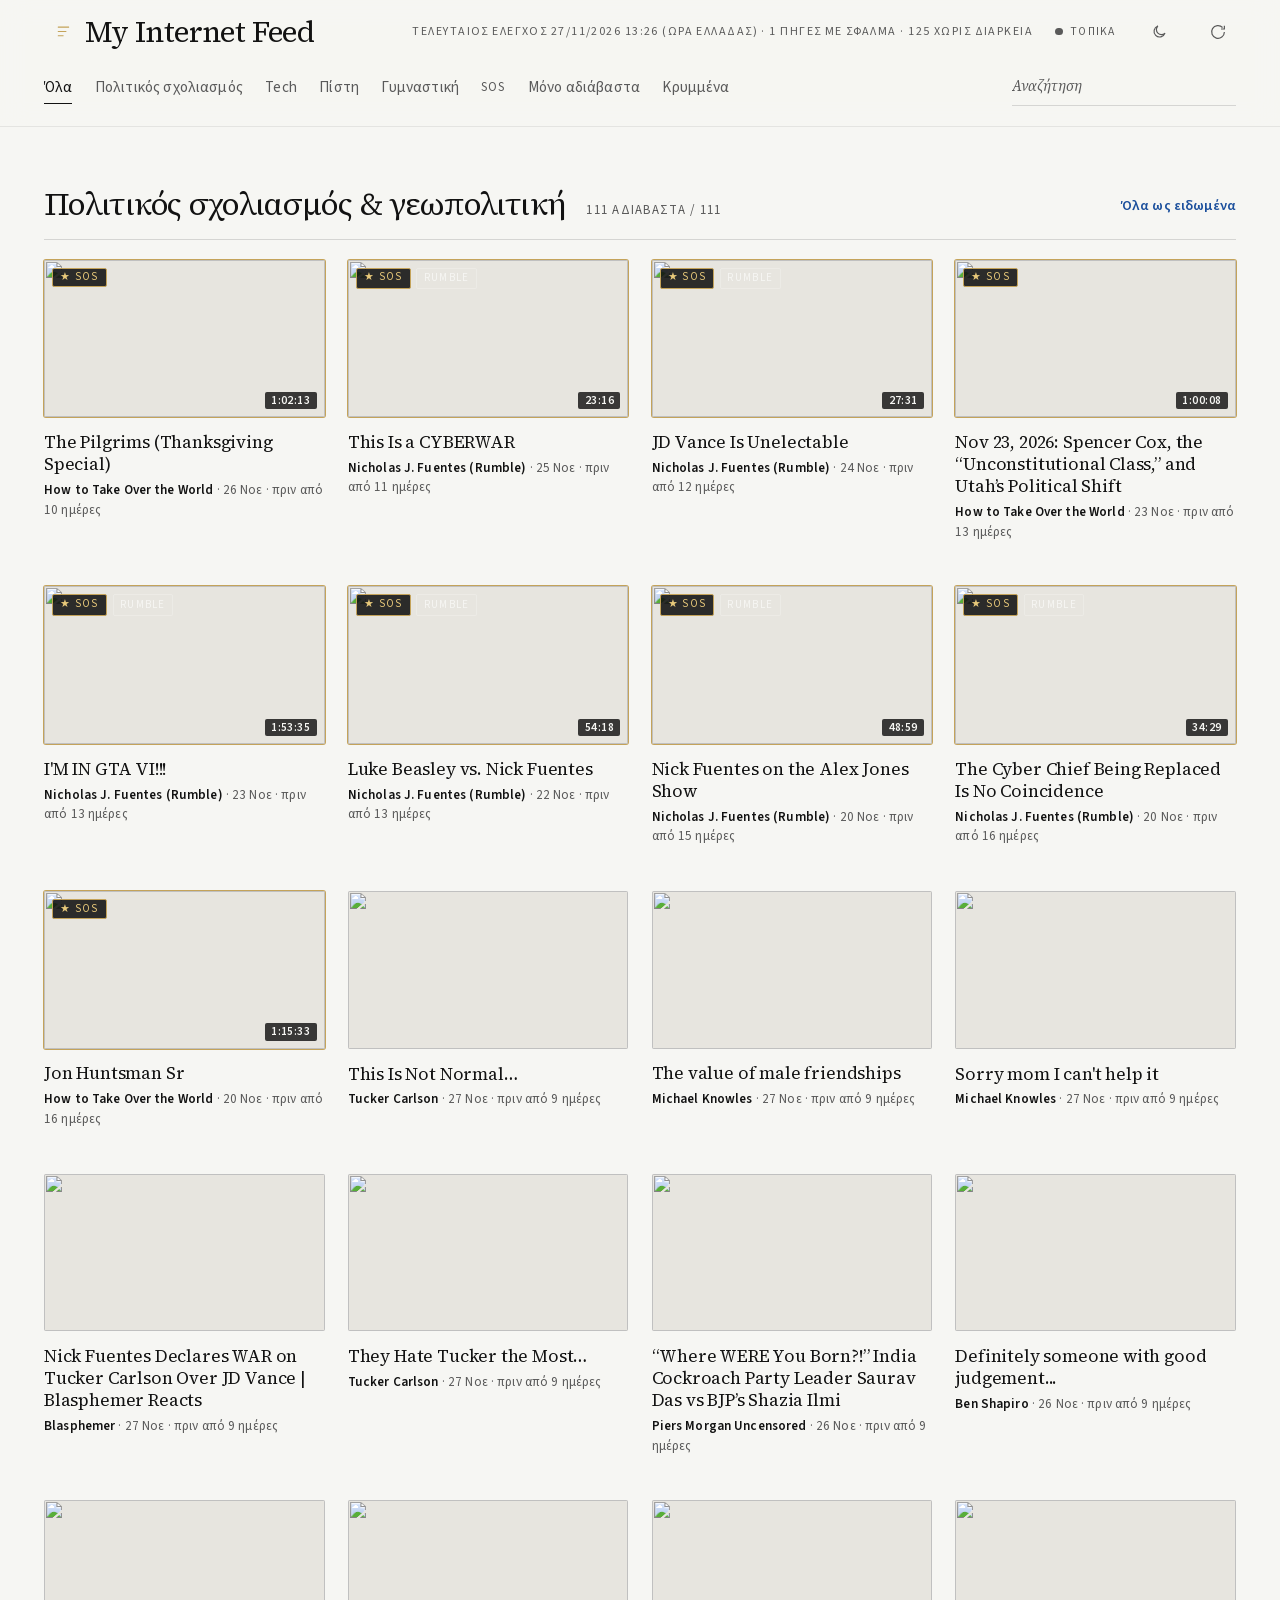
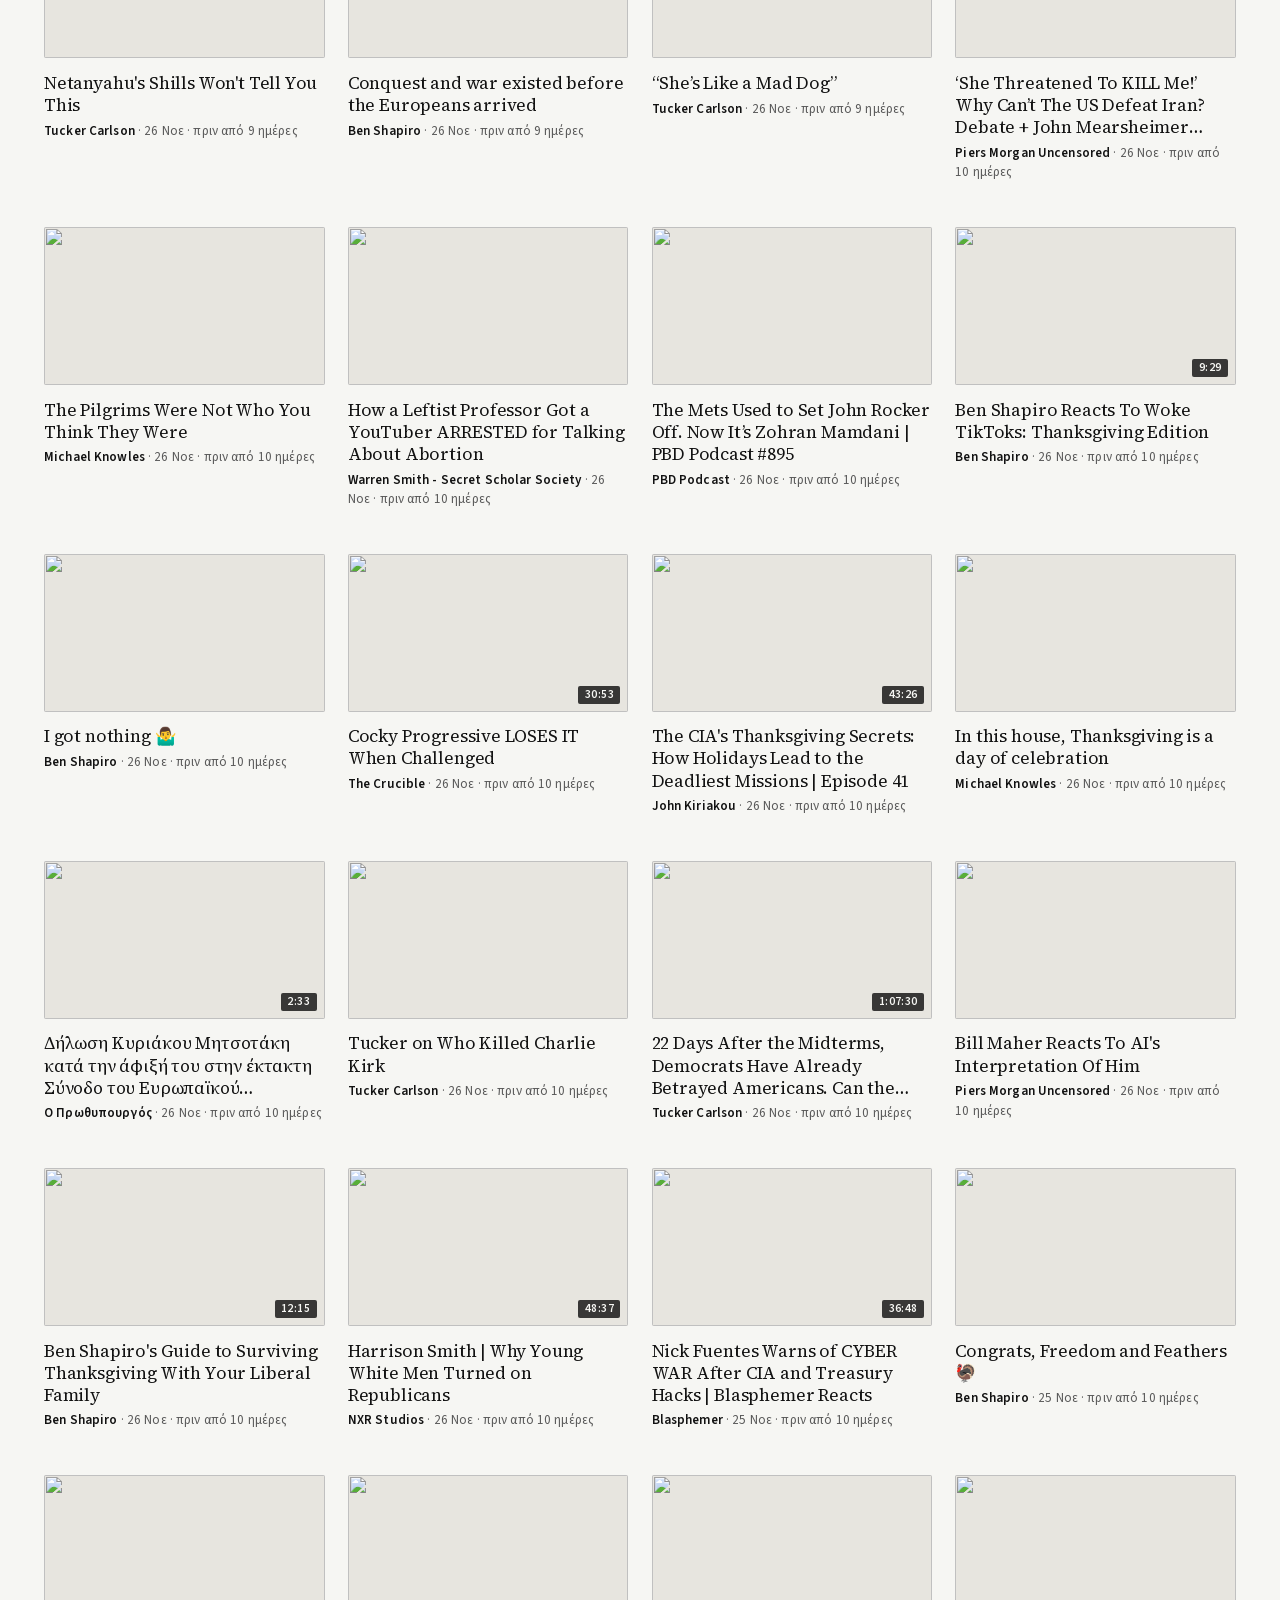
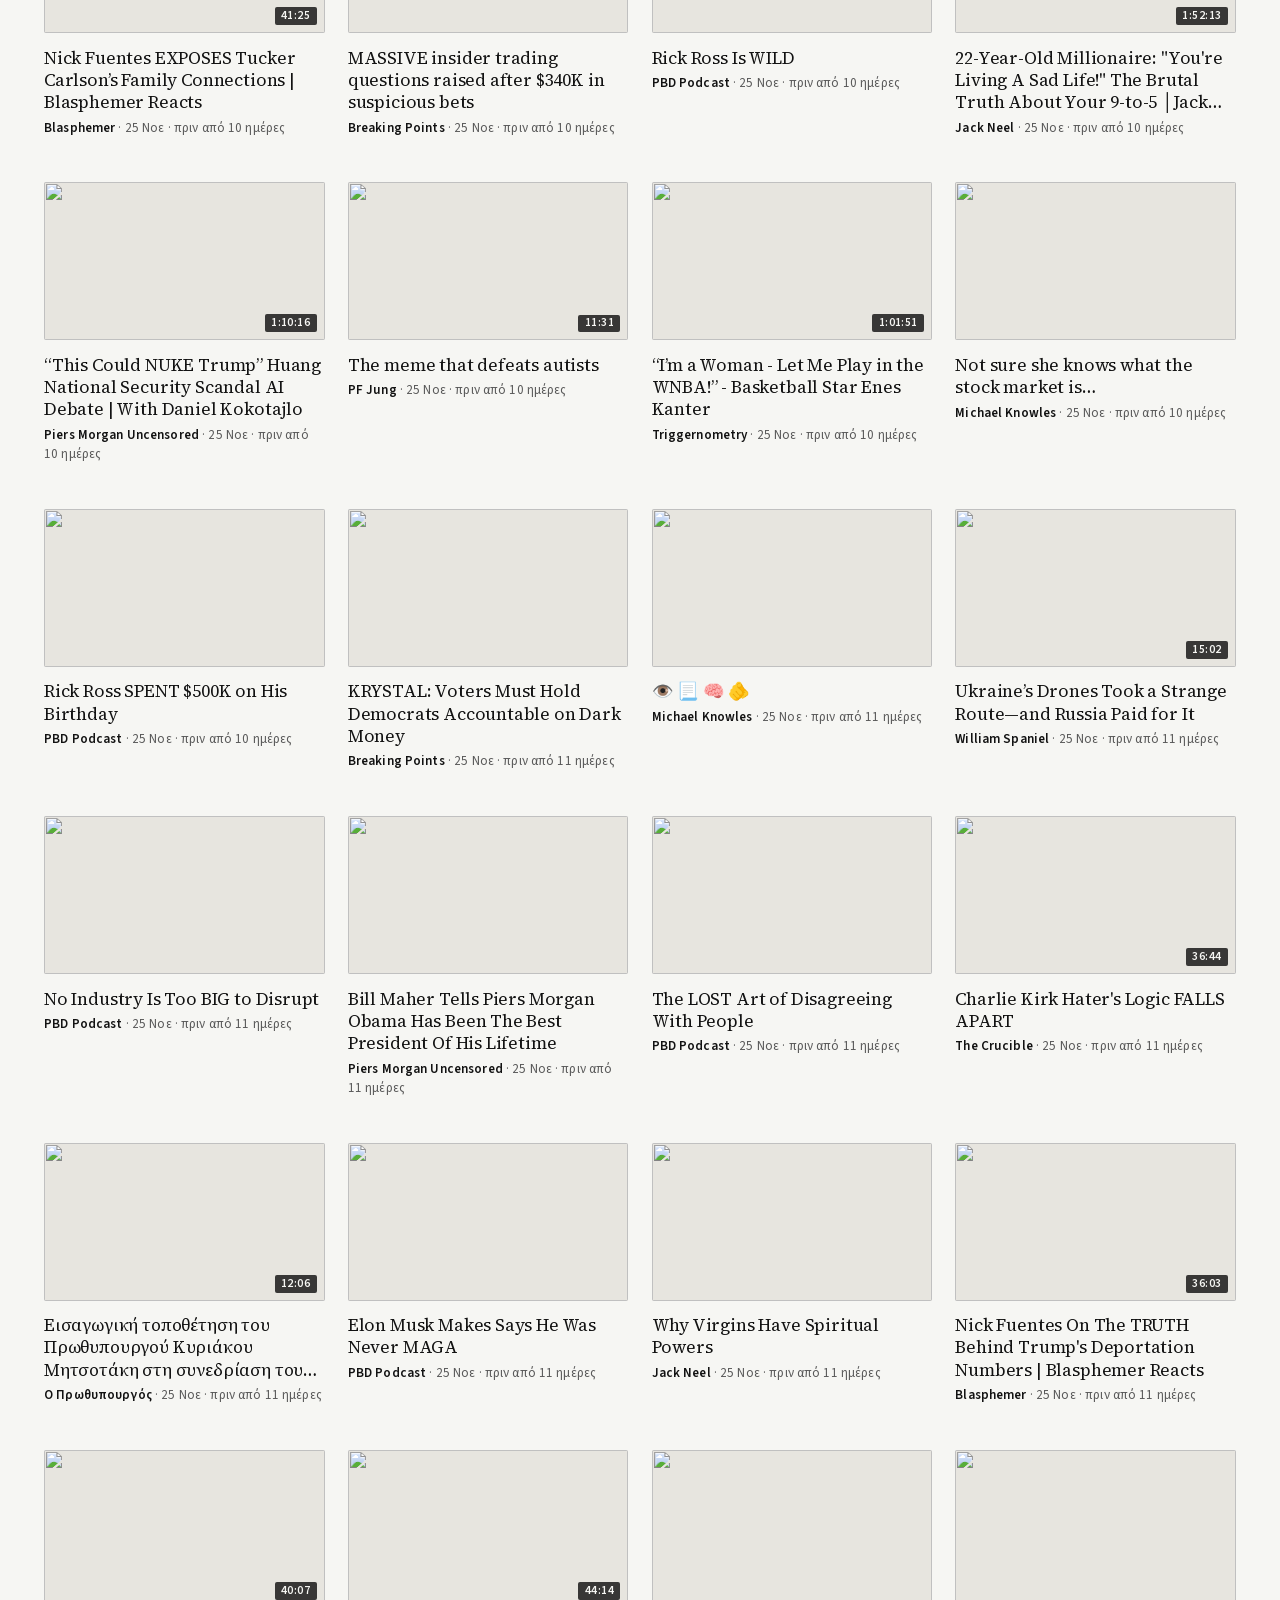
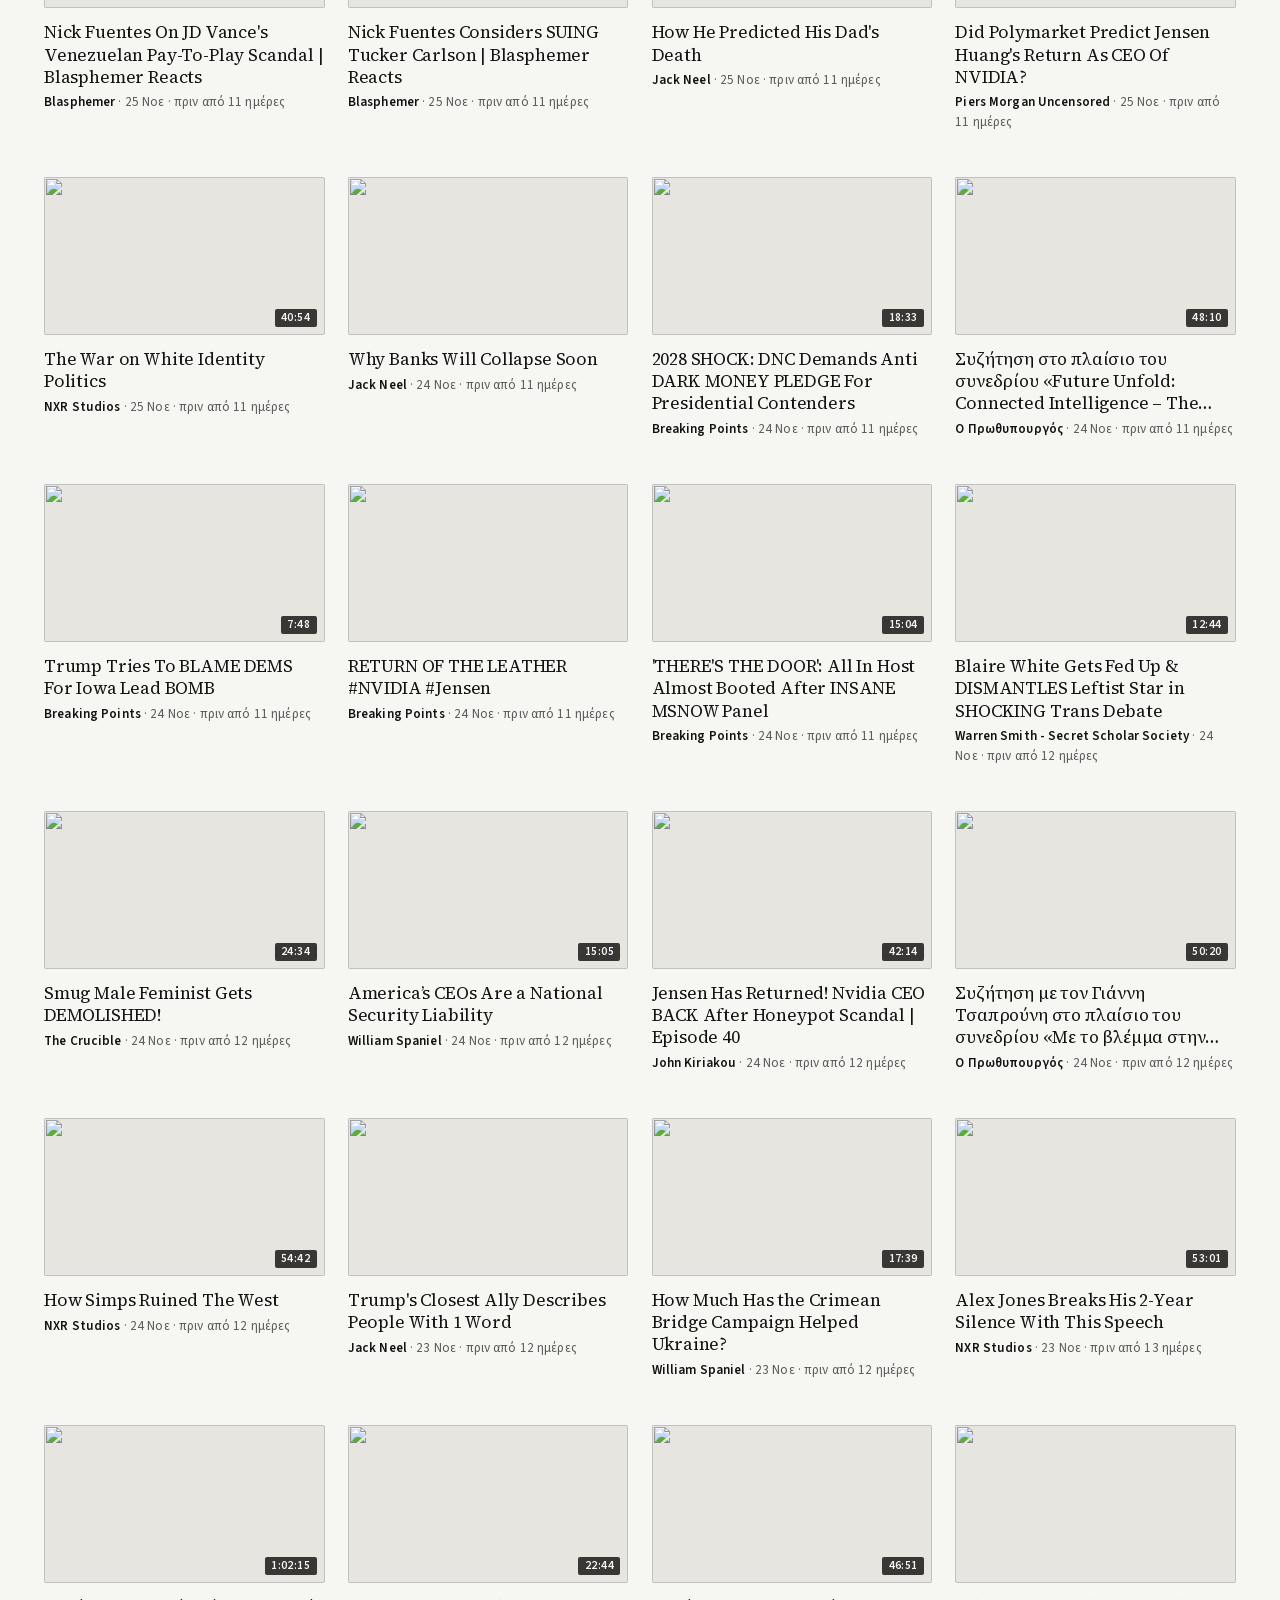
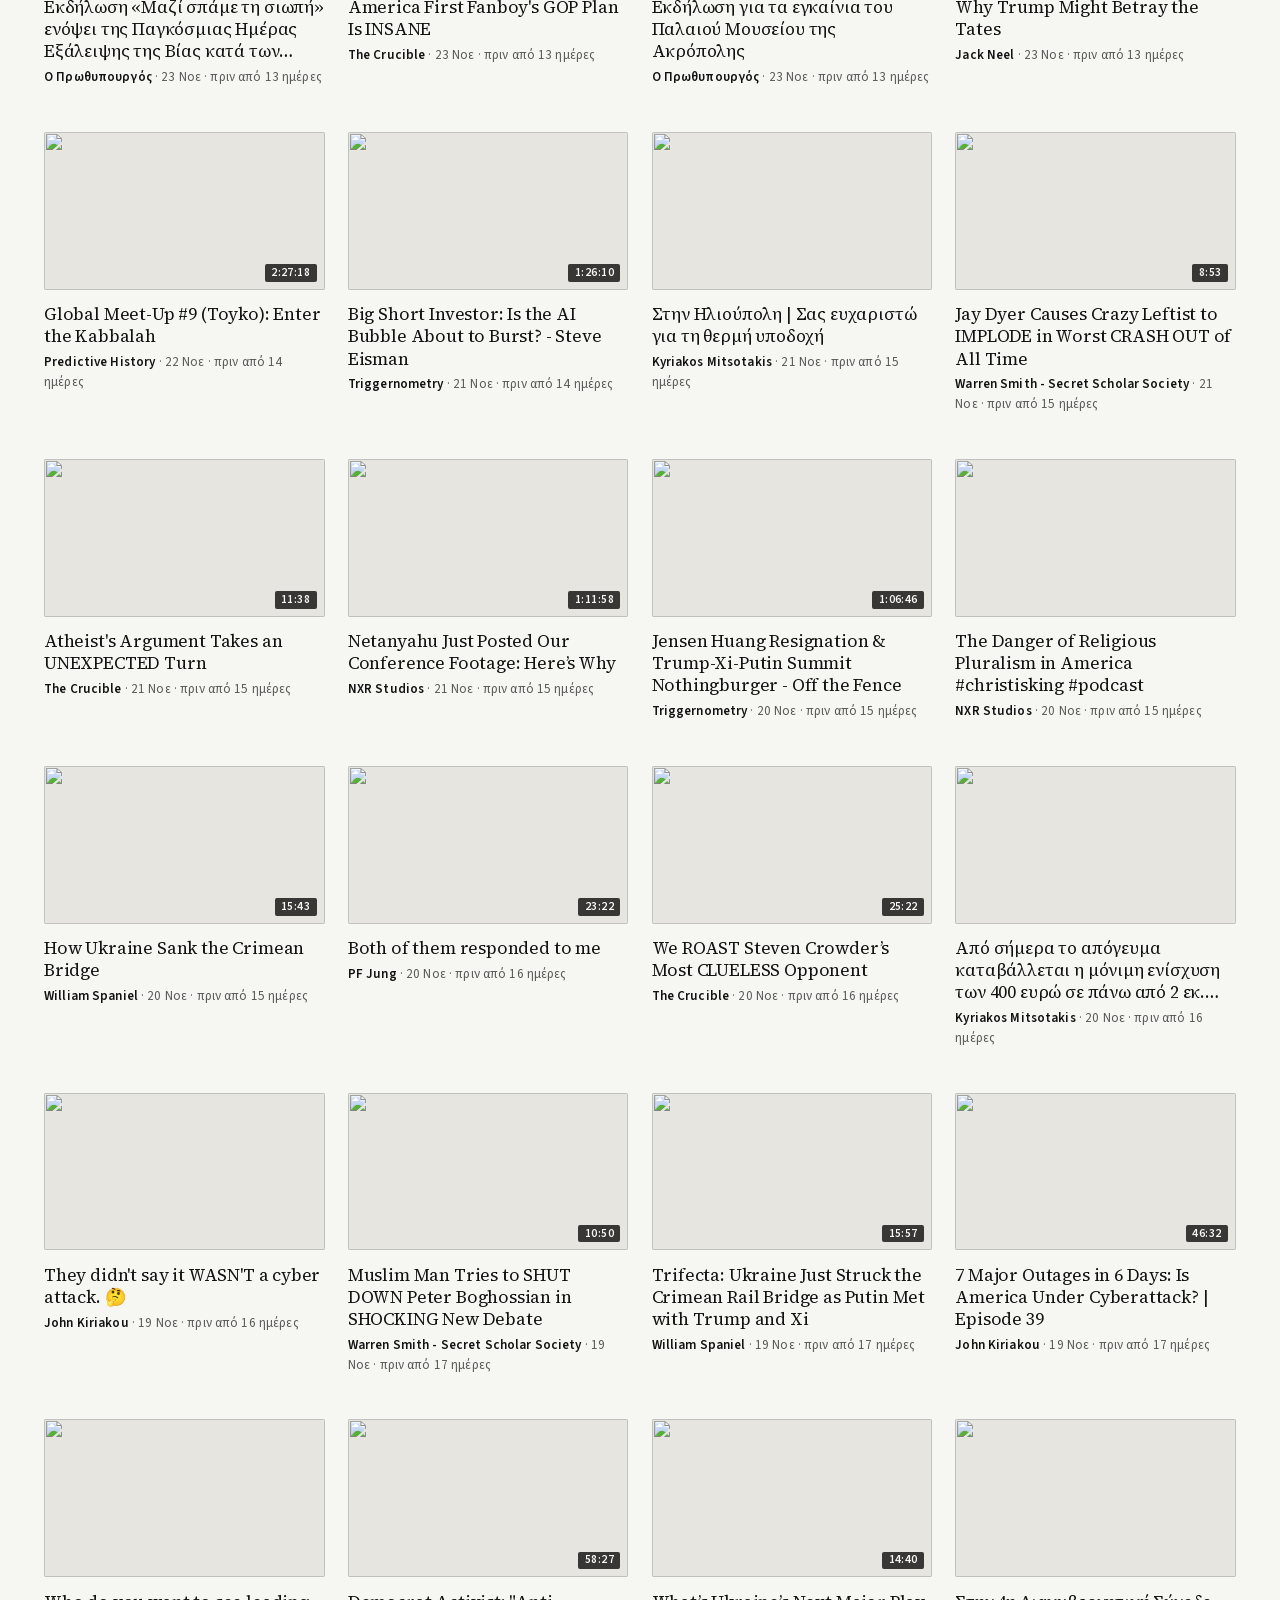
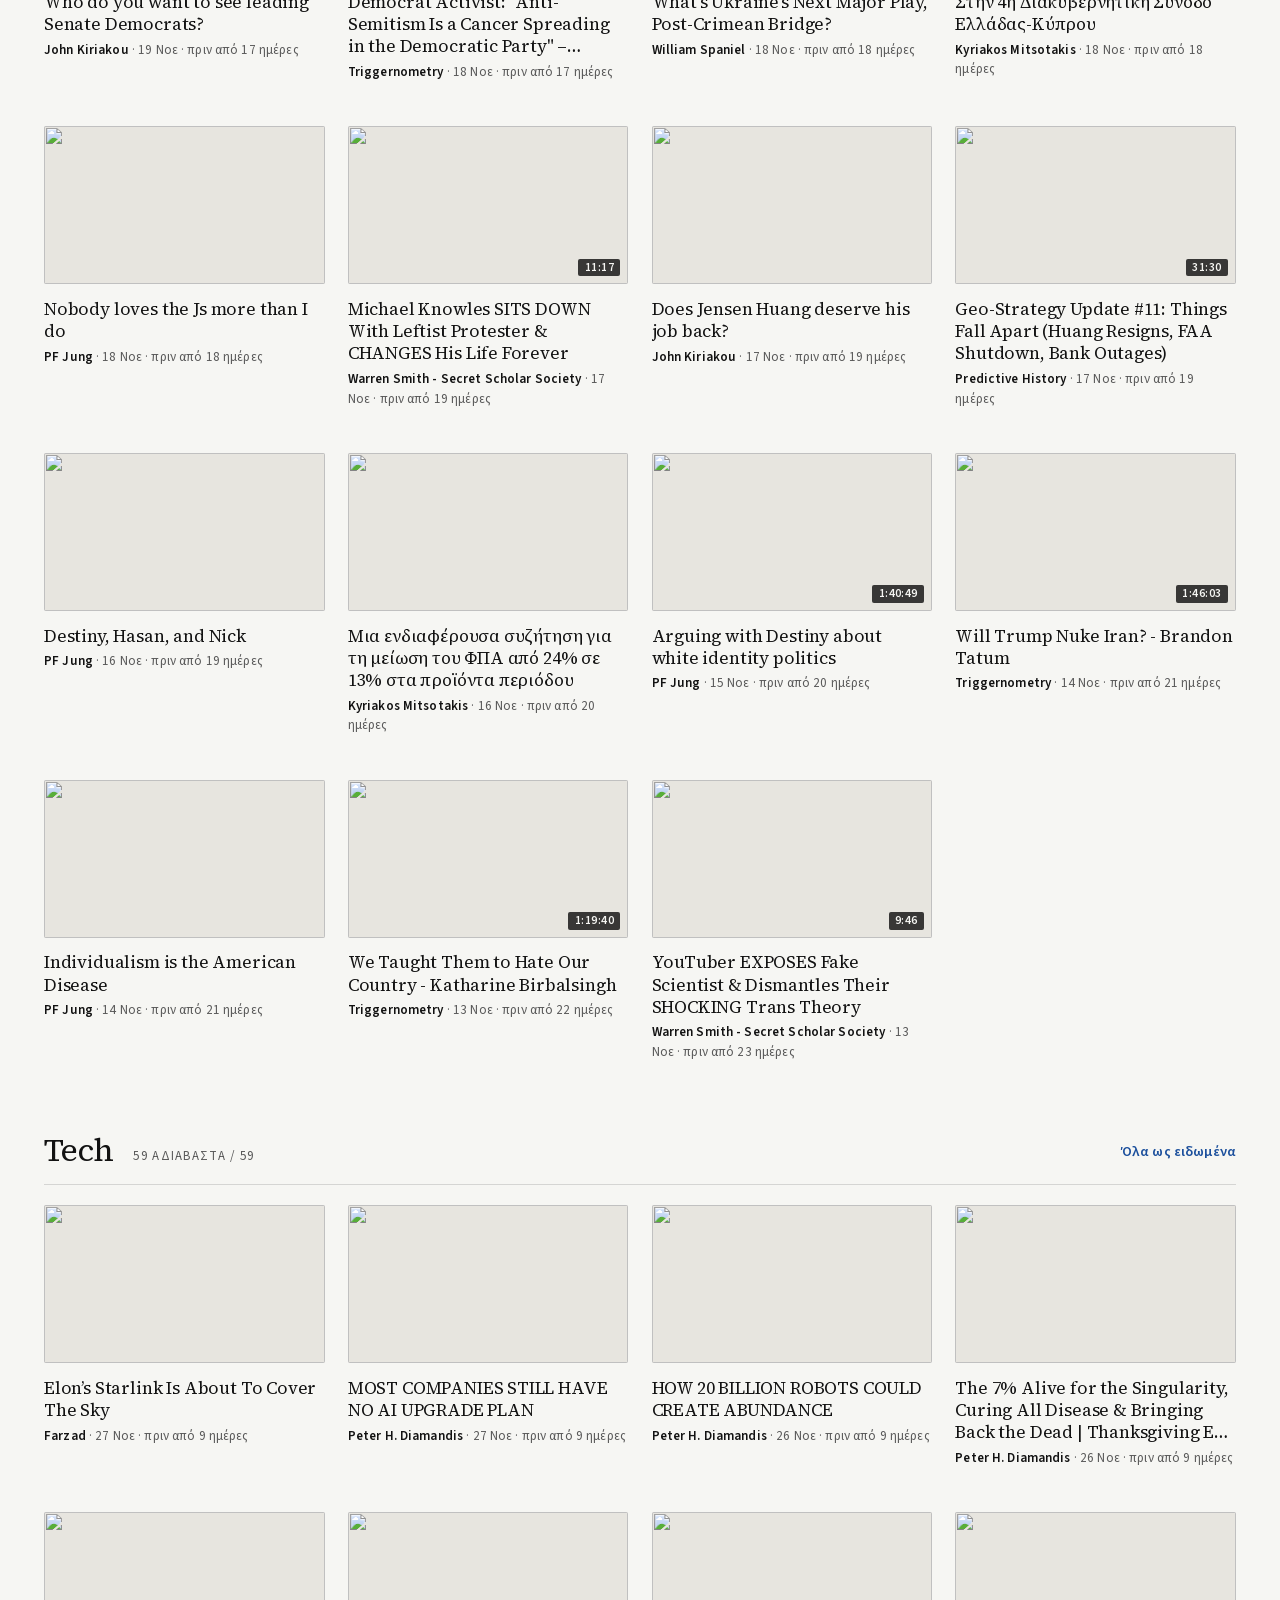
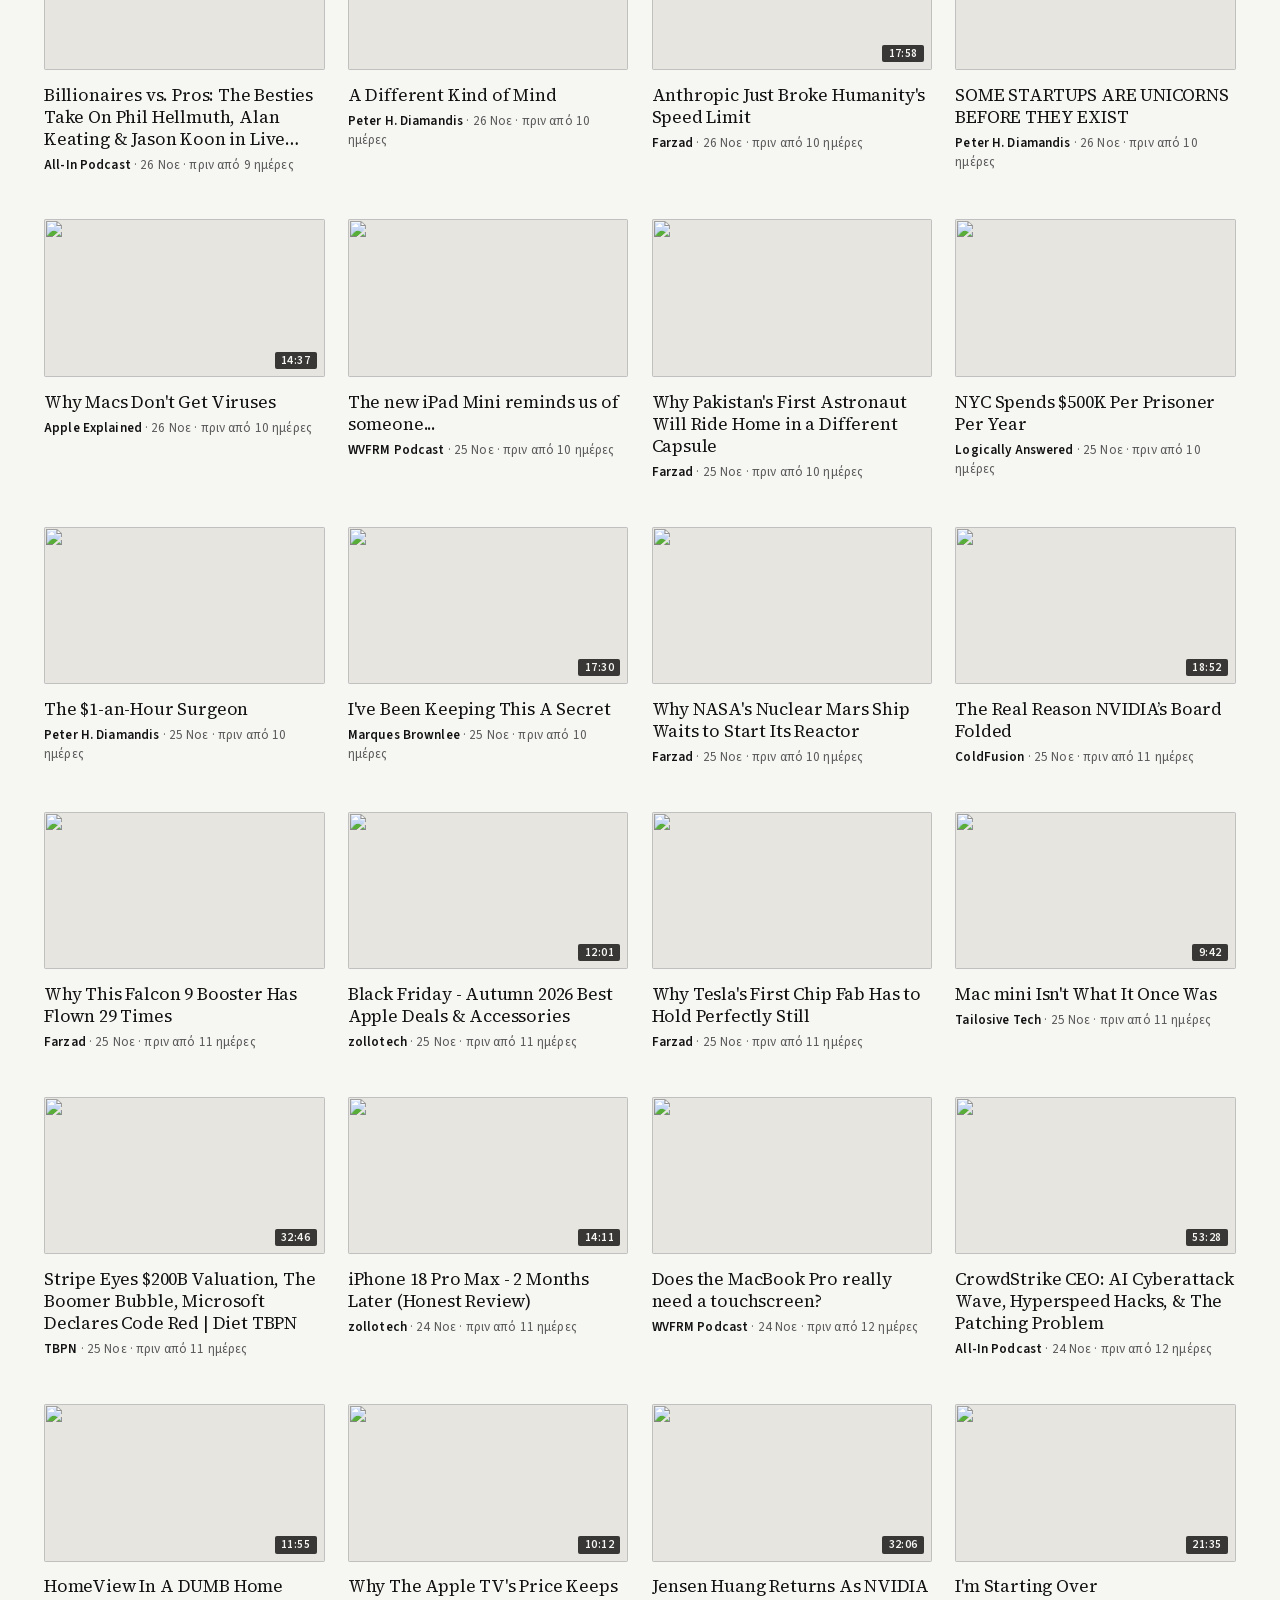
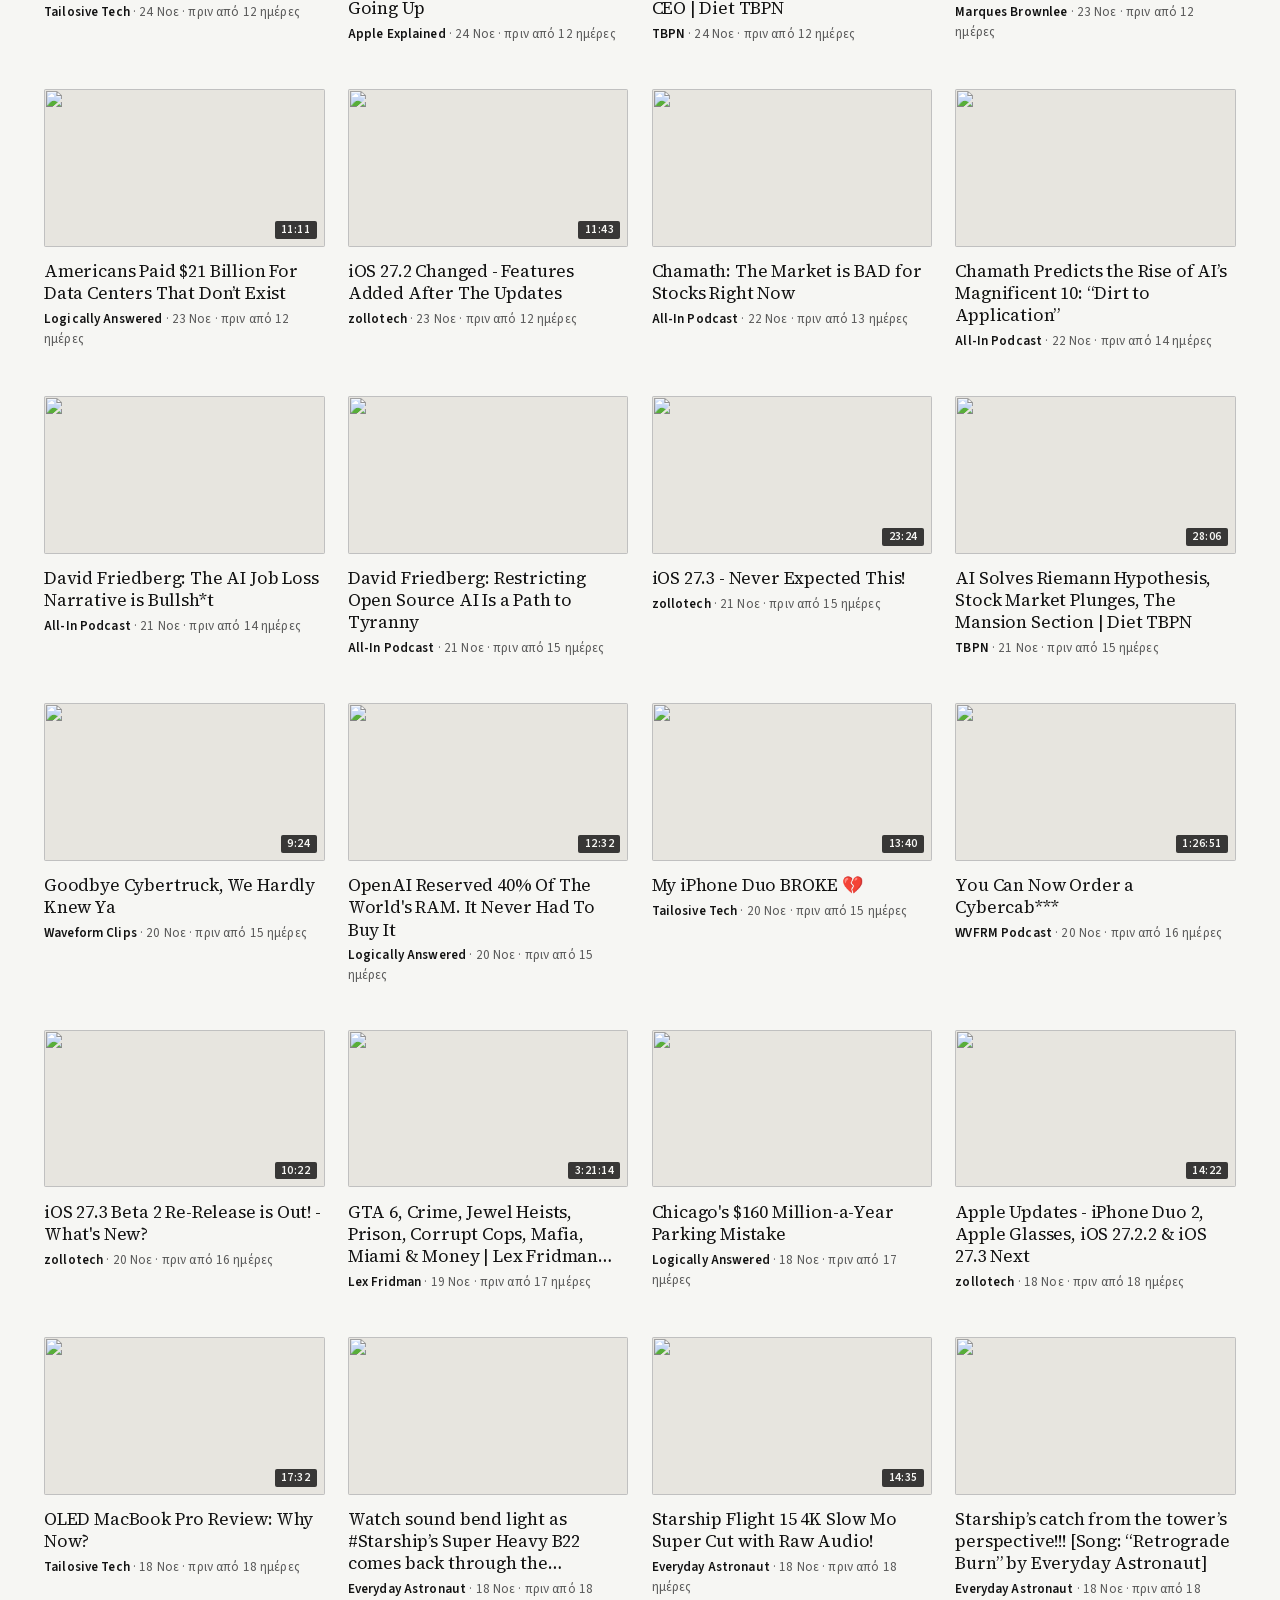
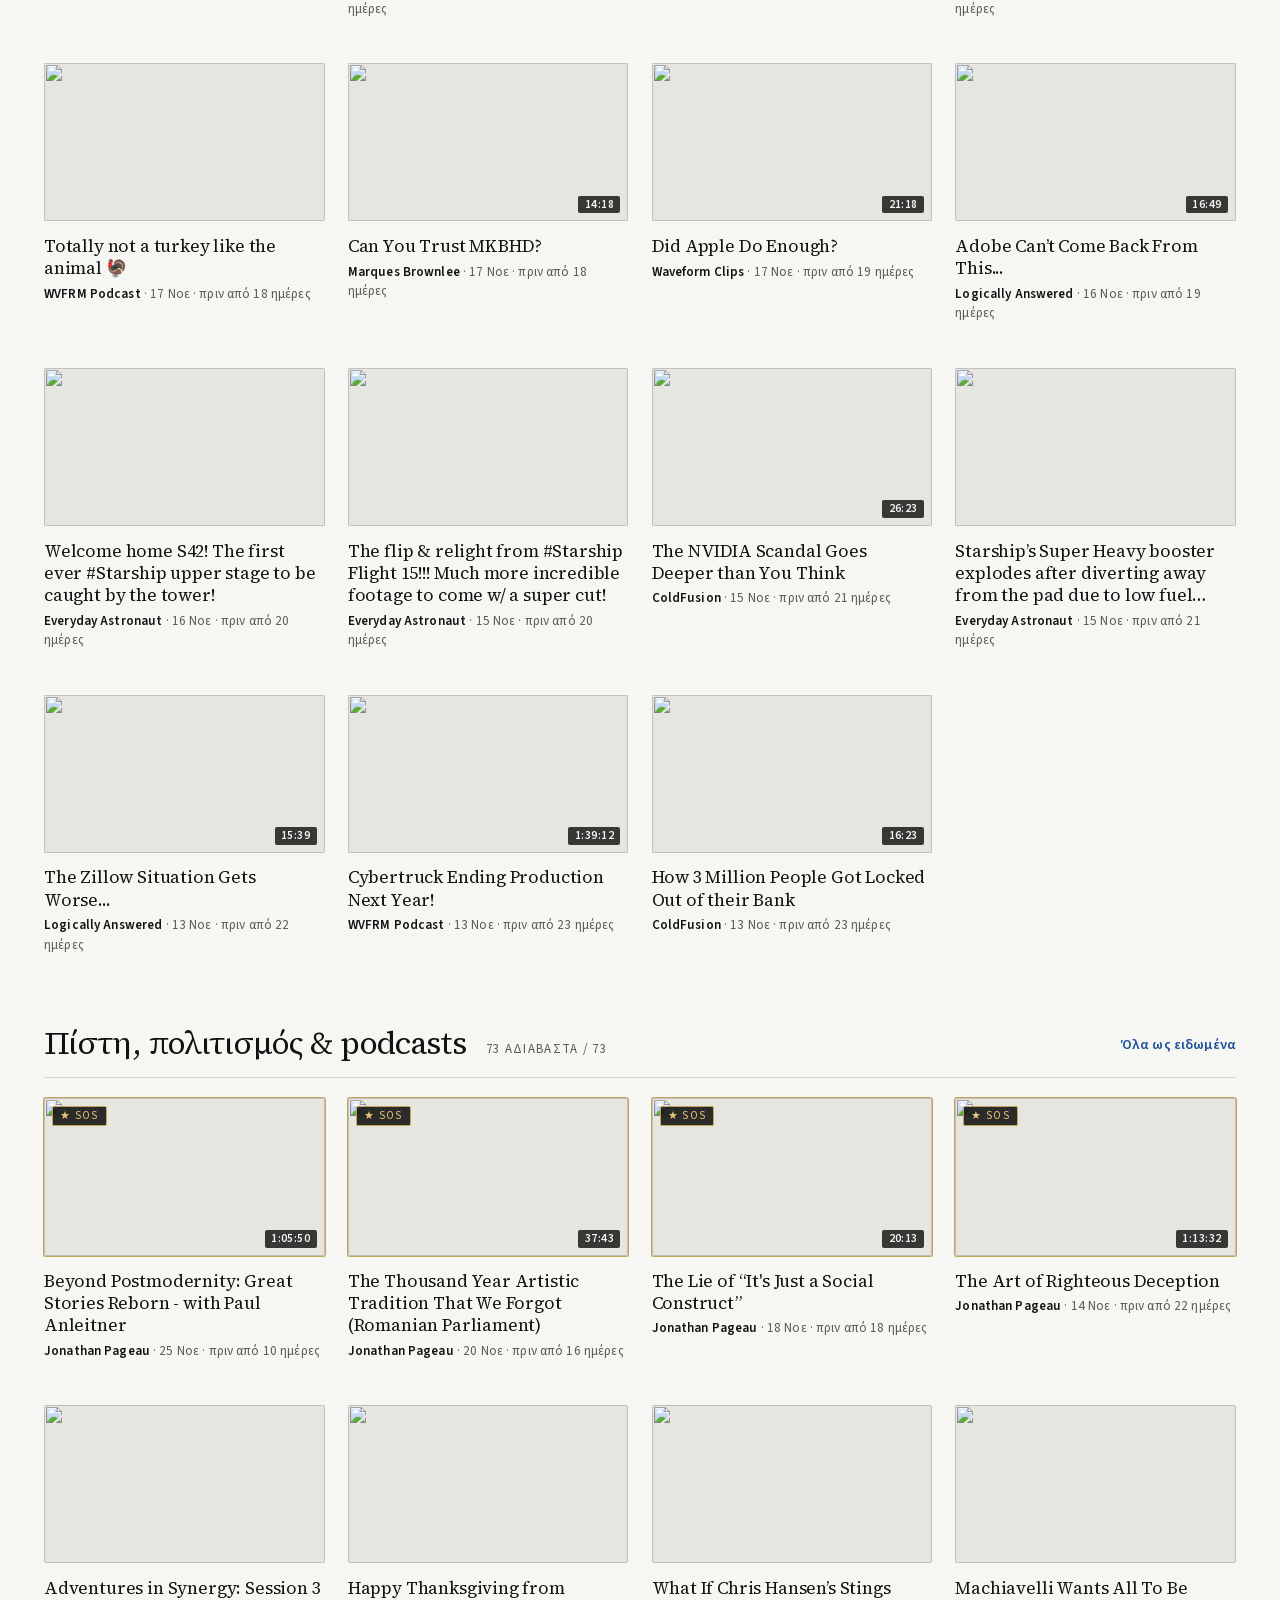
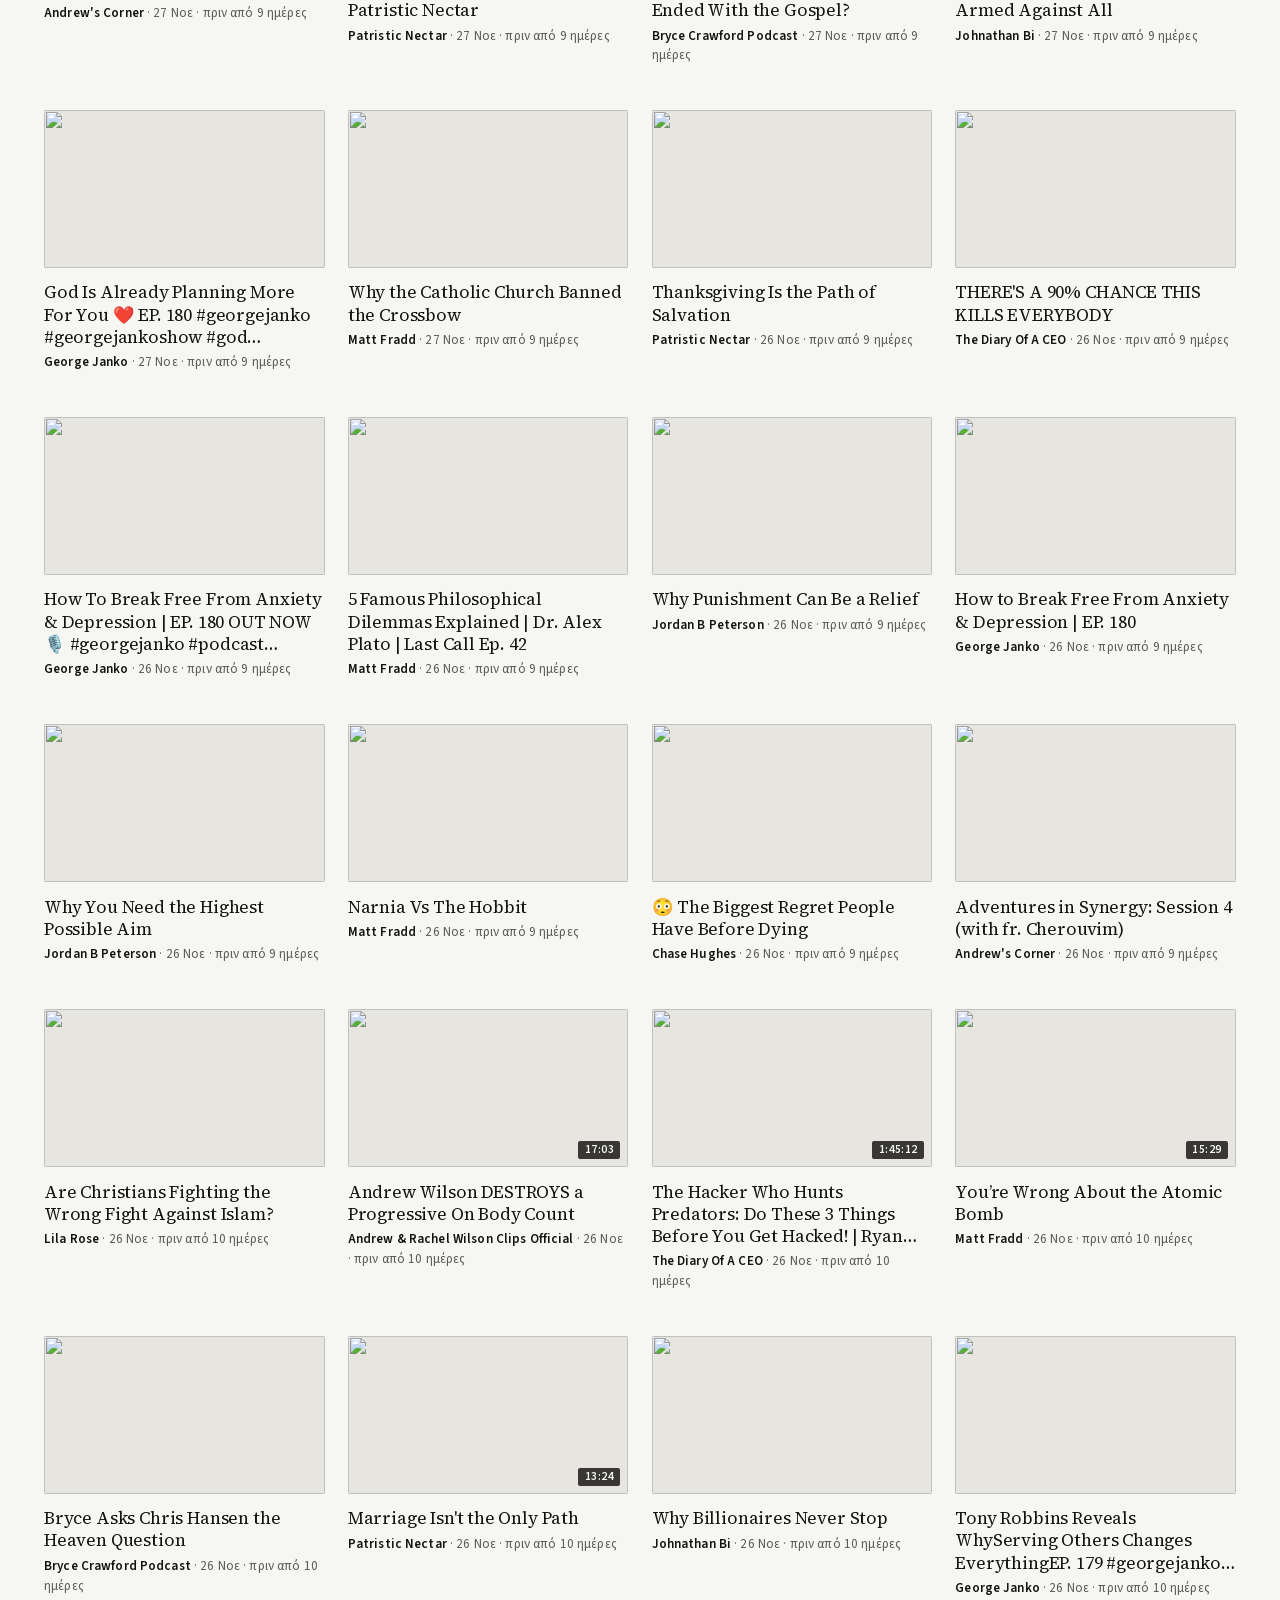
==== commit 6dafae55: "Refresh feed" ====
--- a/docs/index.html
+++ b/docs/index.html
@@ -379,7 +379,7 @@
     <p class="hint">Πρώτα φτιάξε ένα δωρεάν project στο Supabase, τρέξε το αρχείο <code>supabase-setup.sql</code> στο SQL Editor (βάζοντας το κλειδί εκεί που λέει <code>REPLACE_WITH_YOUR_SECRET</code>) και μετά κόλλησε εδώ το Project URL, το anon/publishable key (ποτέ το service_role ή secret key) και το ίδιο κλειδί. Χωρίς αυτά, όλα μένουν μόνο σε αυτή τη συσκευή.</p>
   </form>
 </div>
-<script id="d" type="application/json">{"generated": "2026-11-27T02:29:10Z", "days": 14, "channels": [{"id": "UCGX7nGXpz-CmO_Arg-cgJ7A", "title": "PBD Podcast", "group": "politics", "sos": false, "platform": "youtube", "url": "https://www.youtube.com/channel/UCGX7nGXpz-CmO_Arg-cgJ7A"}, {"id": "UCr4kgAUTFkGIwlWSodg43QA", "title": "Michael Knowles", "group": "politics", "sos": false, "platform": "youtube", "url": "https://www.youtube.com/channel/UCr4kgAUTFkGIwlWSodg43QA"}, {"id": "nickjfuentes", "title": "Nicholas J. Fuentes (Rumble)", "group": "politics", "sos": true, "platform": "rumble", "url": "https://rumble.com/c/nickjfuentes"}, {"id": "UCK1lj_X4rHyE9spGmL8CG8A", "title": "Blasphemer", "group": "politics", "sos": false, "platform": "youtube", "url": "https://www.youtube.com/channel/UCK1lj_X4rHyE9spGmL8CG8A"}, {"id": "UCDRIjKy6eZOvKtOELtTdeUA", "title": "Breaking Points", "group": "politics", "sos": false, "platform": "youtube", "url": "https://www.youtube.com/channel/UCDRIjKy6eZOvKtOELtTdeUA"}, {"id": "UCatt7TBjfBkiJWx8khav_Gg", "title": "Piers Morgan Uncensored", "group": "politics", "sos": false, "platform": "youtube", "url": "https://www.youtube.com/channel/UCatt7TBjfBkiJWx8khav_Gg"}, {"id": "UCGttrUON87gWfU6dMWm1fcA", "title": "Tucker Carlson", "group": "politics", "sos": false, "platform": "youtube", "url": "https://www.youtube.com/channel/UCGttrUON87gWfU6dMWm1fcA"}, {"id": "UC4iraTePkGIYUGDsOl85BCw", "title": "PF Jung", "group": "politics", "sos": false, "platform": "youtube", "url": "https://www.youtube.com/channel/UC4iraTePkGIYUGDsOl85BCw"}, {"id": "UCjHwKLu1KWaSxQ3wE3l7GqQ", "title": "NXR Studios", "group": "politics", "sos": false, "platform": "youtube", "url": "https://www.youtube.com/channel/UCjHwKLu1KWaSxQ3wE3l7GqQ"}, {"id": "UCnQC_G5Xsjhp9fEJKuIcrSw", "title": "Ben Shapiro", "group": "politics", "sos": false, "platform": "youtube", "url": "https://www.youtube.com/channel/UCnQC_G5Xsjhp9fEJKuIcrSw"}, {"id": "UC11aHtNnc5bEPLI4jf6mnYg", "title": "Predictive History", "group": "politics", "sos": false, "platform": "youtube", "url": "https://www.youtube.com/channel/UC11aHtNnc5bEPLI4jf6mnYg"}, {"id": "UCJDIGW0ywWw9Kh9_vtwqxXA", "title": "William Spaniel", "group": "politics", "sos": false, "platform": "youtube", "url": "https://www.youtube.com/channel/UCJDIGW0ywWw9Kh9_vtwqxXA"}, {"id": "UCI8-BBeAzoFnVuXcJzSqzDQ", "title": "Lines on Maps Extra", "group": "politics", "sos": false, "platform": "youtube", "url": "https://www.youtube.com/channel/UCI8-BBeAzoFnVuXcJzSqzDQ"}, {"id": "UCiFpwKZAaXxGGE-mrQ1-QMA", "title": "Kyriakos Mitsotakis", "group": "politics", "sos": false, "platform": "youtube", "url": "https://www.youtube.com/channel/UCiFpwKZAaXxGGE-mrQ1-QMA"}, {"id": "UC7-Bkk95NxBaHIwv5dupGEg", "title": "Ο Πρωθυπουργός", "group": "politics", "sos": false, "platform": "youtube", "url": "https://www.youtube.com/channel/UC7-Bkk95NxBaHIwv5dupGEg"}, {"id": "UCPgJddP_Y3BHo_8bG0G1TCA", "title": "Yanis Varoufakis", "group": "politics", "sos": false, "platform": "youtube", "url": "https://www.youtube.com/channel/UCPgJddP_Y3BHo_8bG0G1TCA"}, {"id": "UCcElhVVk9ynDL4zkP-eGsfA", "title": "The Crucible", "group": "politics", "sos": false, "platform": "youtube", "url": "https://www.youtube.com/channel/UCcElhVVk9ynDL4zkP-eGsfA"}, {"id": "UCVnBaemGSz05OUyKmQjIJSA", "title": "Warren Smith - Secret Scholar Society", "group": "politics", "sos": false, "platform": "youtube", "url": "https://www.youtube.com/channel/UCVnBaemGSz05OUyKmQjIJSA"}, {"id": "UCTRleCmHmVDQIUeoB52fWyg", "title": "How to Take Over the World", "group": "politics", "sos": true, "platform": "youtube", "url": "https://www.youtube.com/channel/UCTRleCmHmVDQIUeoB52fWyg"}, {"id": "UCFRCiFkWWJN2rO6dsKU9-1A", "title": "Jack Neel", "group": "politics", "sos": false, "platform": "youtube", "url": "https://www.youtube.com/channel/UCFRCiFkWWJN2rO6dsKU9-1A"}, {"id": "UCyFoulEppT3kYN_cSt11M8Q", "title": "John Kiriakou", "group": "politics", "sos": false, "platform": "youtube", "url": "https://www.youtube.com/channel/UCyFoulEppT3kYN_cSt11M8Q"}, {"id": "UCIVecQghDE0Ot-ubxbV_GPw", "title": "Trevorsinstinct", "group": "fitness", "sos": false, "platform": "youtube", "url": "https://www.youtube.com/channel/UCIVecQghDE0Ot-ubxbV_GPw"}, {"id": "UCa962e5dqRMO1nUldwaaRMw", "title": "Tailosive Tech", "group": "tech", "sos": false, "platform": "youtube", "url": "https://www.youtube.com/channel/UCa962e5dqRMO1nUldwaaRMw"}, {"id": "UCgbyN_o-Guwpyqfuuz3pyIw", "title": "Farzad", "group": "tech", "sos": false, "platform": "youtube", "url": "https://www.youtube.com/channel/UCgbyN_o-Guwpyqfuuz3pyIw"}, {"id": "UCBJycsmduvYEL83R_U4JriQ", "title": "Marques Brownlee", "group": "tech", "sos": false, "platform": "youtube", "url": "https://www.youtube.com/channel/UCBJycsmduvYEL83R_U4JriQ"}, {"id": "UCSHZKyawb77ixDdsGog4iWA", "title": "Lex Fridman", "group": "tech", "sos": false, "platform": "youtube", "url": "https://www.youtube.com/channel/UCSHZKyawb77ixDdsGog4iWA"}, {"id": "UCfw2hvuj40AChU7n-N-PRHA", "title": "Apple Explained", "group": "tech", "sos": false, "platform": "youtube", "url": "https://www.youtube.com/channel/UCfw2hvuj40AChU7n-N-PRHA"}, {"id": "UC4QZ_LsYcvcq7qOsOhpAX4A", "title": "ColdFusion", "group": "tech", "sos": false, "platform": "youtube", "url": "https://www.youtube.com/channel/UC4QZ_LsYcvcq7qOsOhpAX4A"}, {"id": "UC6uKrU_WqJ1R2HMTY3LIx5Q", "title": "Everyday Astronaut", "group": "tech", "sos": false, "platform": "youtube", "url": "https://www.youtube.com/channel/UC6uKrU_WqJ1R2HMTY3LIx5Q"}, {"id": "UCZRoNJu1OszFqABP8AuJIuw", "title": "Logically Answered", "group": "tech", "sos": false, "platform": "youtube", "url": "https://www.youtube.com/channel/UCZRoNJu1OszFqABP8AuJIuw"}, {"id": "UCiQMYozSSTkJ2twtZM1bG9w", "title": "zollotech", "group": "tech", "sos": false, "platform": "youtube", "url": "https://www.youtube.com/channel/UCiQMYozSSTkJ2twtZM1bG9w"}, {"id": "UC-DRzaGnL_vtBUpCFH5M0tg", "title": "TBPN", "group": "tech", "sos": false, "platform": "youtube", "url": "https://www.youtube.com/channel/UC-DRzaGnL_vtBUpCFH5M0tg"}, {"id": "UCvxm0qTrGN_1LMYgUaftWyQ", "title": "Peter H. Diamandis", "group": "tech", "sos": false, "platform": "youtube", "url": "https://www.youtube.com/channel/UCvxm0qTrGN_1LMYgUaftWyQ"}, {"id": "UCESLZhusAkFfsNsApnjF_Cg", "title": "All-In Podcast", "group": "tech", "sos": false, "platform": "youtube", "url": "https://www.youtube.com/channel/UCESLZhusAkFfsNsApnjF_Cg"}, {"id": "UCEcrRXW3oEYfUctetZTAWLw", "title": "WVFRM Podcast", "group": "tech", "sos": false, "platform": "youtube", "url": "https://www.youtube.com/channel/UCEcrRXW3oEYfUctetZTAWLw"}, {"id": "UCc_ycus0q7DSd85ZkmEY5ig", "title": "Waveform Clips", "group": "tech", "sos": false, "platform": "youtube", "url": "https://www.youtube.com/channel/UCc_ycus0q7DSd85ZkmEY5ig"}, {"id": "UCGq-a57w-aPwyi3pW7XLiHw", "title": "The Diary Of A CEO", "group": "faith", "sos": false, "platform": "youtube", "url": "https://www.youtube.com/channel/UCGq-a57w-aPwyi3pW7XLiHw"}, {"id": "UCE63fBeQIoJ2P2mlBkQDchA", "title": "Bryce Crawford Podcast", "group": "faith", "sos": false, "platform": "youtube", "url": "https://www.youtube.com/channel/UCE63fBeQIoJ2P2mlBkQDchA"}, {"id": "UCaJiHWcjkaZRpwP_PEXCT5Q", "title": "Lila Rose", "group": "faith", "sos": false, "platform": "youtube", "url": "https://www.youtube.com/channel/UCaJiHWcjkaZRpwP_PEXCT5Q"}, {"id": "UCtCTSf3UwRU14nYWr_xm-dQ", "title": "Jonathan Pageau", "group": "faith", "sos": true, "platform": "youtube", "url": "https://www.youtube.com/channel/UCtCTSf3UwRU14nYWr_xm-dQ"}, {"id": "UCL_f53ZEJxp8TtlOkHwMV9Q", "title": "Jordan B Peterson", "group": "faith", "sos": false, "platform": "youtube", "url": "https://www.youtube.com/channel/UCL_f53ZEJxp8TtlOkHwMV9Q"}, {"id": "UClh4JeqYB1QN6f1h_bzmEng", "title": "Matt Fradd", "group": "faith", "sos": false, "platform": "youtube", "url": "https://www.youtube.com/channel/UClh4JeqYB1QN6f1h_bzmEng"}, {"id": "UCz72pwrQRTXibU14NmHep8w", "title": "Patristic Nectar", "group": "faith", "sos": false, "platform": "youtube", "url": "https://www.youtube.com/channel/UCz72pwrQRTXibU14NmHep8w"}, {"id": "UCDQA1MFV_AIYweqgsECFK3g", "title": "Andrew's Corner", "group": "faith", "sos": false, "platform": "youtube", "url": "https://www.youtube.com/channel/UCDQA1MFV_AIYweqgsECFK3g"}, {"id": "UCLjBCYil92x3SYtHrvr3Pew", "title": "George Janko", "group": "faith", "sos": false, "platform": "youtube", "url": "https://www.youtube.com/channel/UCLjBCYil92x3SYtHrvr3Pew"}, {"id": "UC7TVnXaSV0ChsabklKRqBeQ", "title": "Wōden’s Kin", "group": "faith", "sos": false, "platform": "youtube", "url": "https://www.youtube.com/channel/UC7TVnXaSV0ChsabklKRqBeQ"}, {"id": "UC9B0gB2OhmAPqdvmnePShew", "title": "exquofonte", "group": "faith", "sos": false, "platform": "youtube", "url": "https://www.youtube.com/channel/UC9B0gB2OhmAPqdvmnePShew"}, {"id": "UCWPK47-mTBiFFYtqINWjEGA", "title": "Prosopa Insights", "group": "faith", "sos": false, "platform": "youtube", "url": "https://www.youtube.com/channel/UCWPK47-mTBiFFYtqINWjEGA"}, {"id": "UCmTL0Xu28m6xk35qATkNIYQ", "title": "Tim Stiefler", "group": "faith", "sos": false, "platform": "youtube", "url": "https://www.youtube.com/channel/UCmTL0Xu28m6xk35qATkNIYQ"}, {"id": "UCwzCMiicL-hBUzyjWiJaseg", "title": "Kill Tony", "group": "faith", "sos": false, "platform": "youtube", "url": "https://www.youtube.com/channel/UCwzCMiicL-hBUzyjWiJaseg"}, {"id": "UCgWUV0qVZJ6TYgf2eQbq7ww", "title": "Andrew & Rachel Wilson Clips Official", "group": "faith", "sos": false, "platform": "youtube", "url": "https://www.youtube.com/channel/UCgWUV0qVZJ6TYgf2eQbq7ww"}, {"id": "UCUBj_5pwQZaoXfBrEQQbADw", "title": "Chase Hughes", "group": "faith", "sos": false, "platform": "youtube", "url": "https://www.youtube.com/channel/UCUBj_5pwQZaoXfBrEQQbADw"}, {"id": "UCCrl9a26fDCZvofnCnA5A8g", "title": "Johnathan Bi", "group": "faith", "sos": false, "platform": "youtube", "url": "https://www.youtube.com/channel/UCCrl9a26fDCZvofnCnA5A8g"}, {"id": "UC7oPkqeHTwuOZ5CZ-R9f-6w", "title": "Triggernometry", "group": "politics", "sos": false, "platform": "youtube", "url": "https://www.youtube.com/@triggerpod"}], "videos": [{"id": "yt:k89iZHMHTXo", "title": "The Mets Used to Set John Rocker Off. Now It’s Zohran Mamdani | PBD Podcast #895", "ch": "PBD Podcast", "chid": "UCGX7nGXpz-CmO_Arg-cgJ7A", "platform": "youtube", "date": "2026-11-26T16:00:32Z", "dur": null, "live": false, "metadata_pending": true, "url": "https://www.youtube.com/watch?v=k89iZHMHTXo", "thumb": "https://i.ytimg.com/vi/k89iZHMHTXo/mqdefault.jpg"}, {"id": "yt:-5dX3rHwVII", "title": "Rick Ross Is WILD", "ch": "PBD Podcast", "chid": "UCGX7nGXpz-CmO_Arg-cgJ7A", "platform": "youtube", "date": "2026-11-25T21:00:09Z", "dur": null, "live": false, "metadata_pending": true, "url": "https://www.youtube.com/watch?v=-5dX3rHwVII", "thumb": "https://i.ytimg.com/vi/-5dX3rHwVII/mqdefault.jpg"}, {"id": "yt:SQNRk9WDU-g", "title": "Rick Ross SPENT $500K on His Birthday", "ch": "PBD Podcast", "chid": "UCGX7nGXpz-CmO_Arg-cgJ7A", "platform": "youtube", "date": "2026-11-25T18:48:38Z", "dur": null, "live": false, "metadata_pending": true, "url": "https://www.youtube.com/watch?v=SQNRk9WDU-g", "thumb": "https://i.ytimg.com/vi/SQNRk9WDU-g/mqdefault.jpg"}, {"id": "yt:usz4Sql_VMg", "title": "No Industry Is Too BIG to Disrupt", "ch": "PBD Podcast", "chid": "UCGX7nGXpz-CmO_Arg-cgJ7A", "platform": "youtube", "date": "2026-11-25T16:00:29Z", "dur": null, "live": false, "metadata_pending": true, "url": "https://www.youtube.com/watch?v=usz4Sql_VMg", "thumb": "https://i.ytimg.com/vi/usz4Sql_VMg/mqdefault.jpg"}, {"id": "yt:ONhAQfsw2l4", "title": "The LOST Art of Disagreeing With People", "ch": "PBD Podcast", "chid": "UCGX7nGXpz-CmO_Arg-cgJ7A", "platform": "youtube", "date": "2026-11-25T14:08:57Z", "dur": null, "live": false, "metadata_pending": true, "url": "https://www.youtube.com/watch?v=ONhAQfsw2l4", "thumb": "https://i.ytimg.com/vi/ONhAQfsw2l4/mqdefault.jpg"}, {"id": "yt:MhPctHd8l4Y", "title": "Elon Musk Makes Says He Was Never MAGA", "ch": "PBD Podcast", "chid": "UCGX7nGXpz-CmO_Arg-cgJ7A", "platform": "youtube", "date": "2026-11-25T01:00:11Z", "dur": null, "live": false, "metadata_pending": true, "url": "https://www.youtube.com/watch?v=MhPctHd8l4Y", "thumb": "https://i.ytimg.com/vi/MhPctHd8l4Y/mqdefault.jpg"}, {"id": "yt:Bue-aEh-1wE", "title": "The value of male friendships", "ch": "Michael Knowles", "chid": "UCr4kgAUTFkGIwlWSodg43QA", "platform": "youtube", "date": "2026-11-27T00:00:00Z", "dur": null, "live": false, "metadata_pending": true, "url": "https://www.youtube.com/watch?v=Bue-aEh-1wE", "thumb": "https://i.ytimg.com/vi/Bue-aEh-1wE/mqdefault.jpg"}, {"id": "yt:ZPr2BzLC2GM", "title": "Sorry mom I can't help it", "ch": "Michael Knowles", "chid": "UCr4kgAUTFkGIwlWSodg43QA", "platform": "youtube", "date": "2026-11-26T22:39:06Z", "dur": null, "live": false, "metadata_pending": true, "url": "https://www.youtube.com/watch?v=ZPr2BzLC2GM", "thumb": "https://i.ytimg.com/vi/ZPr2BzLC2GM/mqdefault.jpg"}, {"id": "yt:1n7JcpKNQnI", "title": "The Pilgrims Were Not Who You Think They Were", "ch": "Michael Knowles", "chid": "UCr4kgAUTFkGIwlWSodg43QA", "platform": "youtube", "date": "2026-11-26T17:00:37Z", "dur": null, "live": false, "metadata_pending": true, "url": "https://www.youtube.com/watch?v=1n7JcpKNQnI", "thumb": "https://i.ytimg.com/vi/1n7JcpKNQnI/mqdefault.jpg"}, {"id": "yt:bFbohYZ2IKA", "title": "In this house, Thanksgiving is a day of celebration", "ch": "Michael Knowles", "chid": "UCr4kgAUTFkGIwlWSodg43QA", "platform": "youtube", "date": "2026-11-26T12:00:44Z", "dur": null, "live": false, "metadata_pending": true, "url": "https://www.youtube.com/watch?v=bFbohYZ2IKA", "thumb": "https://i.ytimg.com/vi/bFbohYZ2IKA/mqdefault.jpg"}, {"id": "yt:wtFkKyBYsD0", "title": "Not sure she knows what the stock market is…", "ch": "Michael Knowles", "chid": "UCr4kgAUTFkGIwlWSodg43QA", "platform": "youtube", "date": "2026-11-25T19:00:12Z", "dur": null, "live": false, "metadata_pending": true, "url": "https://www.youtube.com/watch?v=wtFkKyBYsD0", "thumb": "https://i.ytimg.com/vi/wtFkKyBYsD0/mqdefault.jpg"}, {"id": "yt:5XDSltPMD9o", "title": "👁️ 📃 🧠 🫵", "ch": "Michael Knowles", "chid": "UCr4kgAUTFkGIwlWSodg43QA", "platform": "youtube", "date": "2026-11-25T17:00:17Z", "dur": null, "live": false, "metadata_pending": true, "url": "https://www.youtube.com/watch?v=5XDSltPMD9o", "thumb": "https://i.ytimg.com/vi/5XDSltPMD9o/mqdefault.jpg"}, {"id": "yt:nVQK0gYSHdw", "title": "Nick Fuentes Declares WAR on Tucker Carlson Over JD Vance | Blasphemer Reacts", "ch": "Blasphemer", "chid": "UCK1lj_X4rHyE9spGmL8CG8A", "platform": "youtube", "date": "2026-11-26T22:15:19Z", "dur": null, "live": false, "metadata_pending": true, "url": "https://www.youtube.com/watch?v=nVQK0gYSHdw", "thumb": "https://i.ytimg.com/vi/nVQK0gYSHdw/mqdefault.jpg"}, {"id": "yt:KtV4qS8Q0Jw", "title": "Nick Fuentes Warns of CYBER WAR After CIA and Treasury Hacks | Blasphemer Reacts", "ch": "Blasphemer", "chid": "UCK1lj_X4rHyE9spGmL8CG8A", "platform": "youtube", "date": "2026-11-25T21:33:16Z", "dur": 2208, "live": false, "metadata_pending": false, "url": "https://www.youtube.com/watch?v=KtV4qS8Q0Jw", "thumb": "https://i.ytimg.com/vi/KtV4qS8Q0Jw/mqdefault.jpg"}, {"id": "yt:TdHX7J_vu7c", "title": "Nick Fuentes EXPOSES Tucker Carlson’s Family Connections | Blasphemer Reacts", "ch": "Blasphemer", "chid": "UCK1lj_X4rHyE9spGmL8CG8A", "platform": "youtube", "date": "2026-11-25T21:28:53Z", "dur": 2485, "live": false, "metadata_pending": false, "url": "https://www.youtube.com/watch?v=TdHX7J_vu7c", "thumb": "https://i.ytimg.com/vi/TdHX7J_vu7c/mqdefault.jpg"}, {"id": "yt:25Xs494SlY4", "title": "Nick Fuentes On The TRUTH Behind Trump's Deportation Numbers | Blasphemer Reacts", "ch": "Blasphemer", "chid": "UCK1lj_X4rHyE9spGmL8CG8A", "platform": "youtube", "date": "2026-11-24T23:21:23Z", "dur": 2163, "live": false, "metadata_pending": false, "url": "https://www.youtube.com/watch?v=25Xs494SlY4", "thumb": "https://i.ytimg.com/vi/25Xs494SlY4/mqdefault.jpg"}, {"id": "yt:Cxd-UwXLDjE", "title": "Nick Fuentes On JD Vance's Venezuelan Pay-To-Play Scandal | Blasphemer Reacts", "ch": "Blasphemer", "chid": "UCK1lj_X4rHyE9spGmL8CG8A", "platform": "youtube", "date": "2026-11-24T23:21:22Z", "dur": 2407, "live": false, "metadata_pending": false, "url": "https://www.youtube.com/watch?v=Cxd-UwXLDjE", "thumb": "https://i.ytimg.com/vi/Cxd-UwXLDjE/mqdefault.jpg"}, {"id": "yt:hJVnZlKp-UE", "title": "Nick Fuentes Considers SUING Tucker Carlson | Blasphemer Reacts", "ch": "Blasphemer", "chid": "UCK1lj_X4rHyE9spGmL8CG8A", "platform": "youtube", "date": "2026-11-24T23:21:21Z", "dur": 2654, "live": false, "metadata_pending": false, "url": "https://www.youtube.com/watch?v=hJVnZlKp-UE", "thumb": "https://i.ytimg.com/vi/hJVnZlKp-UE/mqdefault.jpg"}, {"id": "yt:2V67_63XVNo", "title": "MASSIVE insider trading questions raised after $340K in suspicious bets", "ch": "Breaking Points", "chid": "UCDRIjKy6eZOvKtOELtTdeUA", "platform": "youtube", "date": "2026-11-25T21:22:43Z", "dur": null, "live": false, "metadata_pending": true, "url": "https://www.youtube.com/watch?v=2V67_63XVNo", "thumb": "https://i.ytimg.com/vi/2V67_63XVNo/mqdefault.jpg"}, {"id": "yt:Xfltx5ucI2M", "title": "KRYSTAL: Voters Must Hold Democrats Accountable on Dark Money", "ch": "Breaking Points", "chid": "UCDRIjKy6eZOvKtOELtTdeUA", "platform": "youtube", "date": "2026-11-25T17:39:44Z", "dur": null, "live": false, "metadata_pending": true, "url": "https://www.youtube.com/watch?v=Xfltx5ucI2M", "thumb": "https://i.ytimg.com/vi/Xfltx5ucI2M/mqdefault.jpg"}, {"id": "yt:-nGMUfLgfkw", "title": "2028 SHOCK: DNC Demands Anti DARK MONEY PLEDGE For Presidential Contenders", "ch": "Breaking Points", "chid": "UCDRIjKy6eZOvKtOELtTdeUA", "platform": "youtube", "date": "2026-11-24T19:30:12Z", "dur": 1113, "live": false, "metadata_pending": false, "url": "https://www.youtube.com/watch?v=-nGMUfLgfkw", "thumb": "https://i.ytimg.com/vi/-nGMUfLgfkw/mqdefault.jpg"}, {"id": "yt:ObLMeDb9cPA", "title": "Trump Tries To BLAME DEMS For Iowa Lead BOMB", "ch": "Breaking Points", "chid": "UCDRIjKy6eZOvKtOELtTdeUA", "platform": "youtube", "date": "2026-11-24T19:00:14Z", "dur": 468, "live": false, "metadata_pending": false, "url": "https://www.youtube.com/watch?v=ObLMeDb9cPA", "thumb": "https://i.ytimg.com/vi/ObLMeDb9cPA/mqdefault.jpg"}, {"id": "yt:aOQCQrBRX-Y", "title": "RETURN OF THE LEATHER #NVIDIA #Jensen", "ch": "Breaking Points", "chid": "UCDRIjKy6eZOvKtOELtTdeUA", "platform": "youtube", "date": "2026-11-24T18:38:00Z", "dur": null, "live": false, "metadata_pending": true, "url": "https://www.youtube.com/watch?v=aOQCQrBRX-Y", "thumb": "https://i.ytimg.com/vi/aOQCQrBRX-Y/mqdefault.jpg"}, {"id": "yt:Ulm2SO5g5XE", "title": "'THERE'S THE DOOR': All In Host Almost Booted After INSANE MSNOW Panel", "ch": "Breaking Points", "chid": "UCDRIjKy6eZOvKtOELtTdeUA", "platform": "youtube", "date": "2026-11-24T18:30:12Z", "dur": 904, "live": false, "metadata_pending": false, "url": "https://www.youtube.com/watch?v=Ulm2SO5g5XE", "thumb": "https://i.ytimg.com/vi/Ulm2SO5g5XE/mqdefault.jpg"}, {"id": "yt:akKr9ovDn2s", "title": "“Where WERE You Born?!” India Cockroach Party Leader Saurav Das vs BJP’s Shazia Ilmi", "ch": "Piers Morgan Uncensored", "chid": "UCatt7TBjfBkiJWx8khav_Gg", "platform": "youtube", "date": "2026-11-26T21:00:00Z", "dur": null, "live": false, "metadata_pending": true, "url": "https://www.youtube.com/watch?v=akKr9ovDn2s", "thumb": "https://i.ytimg.com/vi/akKr9ovDn2s/mqdefault.jpg"}, {"id": "yt:1R5pLNPP1lQ", "title": "‘She Threatened To KILL Me!’ Why Can’t The US Defeat Iran? Debate + John Mearsheimer Interview", "ch": "Piers Morgan Uncensored", "chid": "UCatt7TBjfBkiJWx8khav_Gg", "platform": "youtube", "date": "2026-11-26T17:13:20Z", "dur": null, "live": false, "metadata_pending": true, "url": "https://www.youtube.com/watch?v=1R5pLNPP1lQ", "thumb": "https://i.ytimg.com/vi/1R5pLNPP1lQ/mqdefault.jpg"}, {"id": "yt:d5KGw1LSEbA", "title": "Bill Maher Reacts To AI's Interpretation Of Him", "ch": "Piers Morgan Uncensored", "chid": "UCatt7TBjfBkiJWx8khav_Gg", "platform": "youtube", "date": "2026-11-25T22:30:02Z", "dur": null, "live": false, "metadata_pending": true, "url": "https://www.youtube.com/watch?v=d5KGw1LSEbA", "thumb": "https://i.ytimg.com/vi/d5KGw1LSEbA/mqdefault.jpg"}, {"id": "yt:5Hb9GhlDNN8", "title": "“This Could NUKE Trump” Huang National Security Scandal AI Debate | With Daniel Kokotajlo", "ch": "Piers Morgan Uncensored", "chid": "UCatt7TBjfBkiJWx8khav_Gg", "platform": "youtube", "date": "2026-11-25T20:54:48Z", "dur": 4216, "live": false, "metadata_pending": false, "url": "https://www.youtube.com/watch?v=5Hb9GhlDNN8", "thumb": "https://i.ytimg.com/vi/5Hb9GhlDNN8/mqdefault.jpg"}, {"id": "yt:LH5snarU-NQ", "title": "Bill Maher Tells Piers Morgan Obama Has Been The Best President Of His Lifetime", "ch": "Piers Morgan Uncensored", "chid": "UCatt7TBjfBkiJWx8khav_Gg", "platform": "youtube", "date": "2026-11-25T14:16:47Z", "dur": null, "live": false, "metadata_pending": true, "url": "https://www.youtube.com/watch?v=LH5snarU-NQ", "thumb": "https://i.ytimg.com/vi/LH5snarU-NQ/mqdefault.jpg"}, {"id": "yt:DVmYcN5hqKw", "title": "Did Polymarket Predict Jensen Huang's Return As CEO Of NVIDIA?", "ch": "Piers Morgan Uncensored", "chid": "UCatt7TBjfBkiJWx8khav_Gg", "platform": "youtube", "date": "2026-11-24T22:00:38Z", "dur": null, "live": false, "metadata_pending": true, "url": "https://www.youtube.com/watch?v=DVmYcN5hqKw", "thumb": "https://i.ytimg.com/vi/DVmYcN5hqKw/mqdefault.jpg"}, {"id": "yt:l3iSBPVayk8", "title": "This Is Not Normal…", "ch": "Tucker Carlson", "chid": "UCGttrUON87gWfU6dMWm1fcA", "platform": "youtube", "date": "2026-11-27T00:00:11Z", "dur": null, "live": false, "metadata_pending": true, "url": "https://www.youtube.com/watch?v=l3iSBPVayk8", "thumb": "https://i.ytimg.com/vi/l3iSBPVayk8/mqdefault.jpg"}, {"id": "yt:pLLBnPvuAJA", "title": "They Hate Tucker the Most…", "ch": "Tucker Carlson", "chid": "UCGttrUON87gWfU6dMWm1fcA", "platform": "youtube", "date": "2026-11-26T22:00:27Z", "dur": null, "live": false, "metadata_pending": true, "url": "https://www.youtube.com/watch?v=pLLBnPvuAJA", "thumb": "https://i.ytimg.com/vi/pLLBnPvuAJA/mqdefault.jpg"}, {"id": "yt:4zgaNVFI-NU", "title": "Netanyahu's Shills Won't Tell You This", "ch": "Tucker Carlson", "chid": "UCGttrUON87gWfU6dMWm1fcA", "platform": "youtube", "date": "2026-11-26T20:00:06Z", "dur": null, "live": false, "metadata_pending": true, "url": "https://www.youtube.com/watch?v=4zgaNVFI-NU", "thumb": "https://i.ytimg.com/vi/4zgaNVFI-NU/mqdefault.jpg"}, {"id": "yt:DHc4T8eEU6k", "title": "“She’s Like a Mad Dog”", "ch": "Tucker Carlson", "chid": "UCGttrUON87gWfU6dMWm1fcA", "platform": "youtube", "date": "2026-11-26T18:00:39Z", "dur": null, "live": false, "metadata_pending": true, "url": "https://www.youtube.com/watch?v=DHc4T8eEU6k", "thumb": "https://i.ytimg.com/vi/DHc4T8eEU6k/mqdefault.jpg"}, {"id": "yt:6d_JO9A9-A8", "title": "Tucker on Who Killed Charlie Kirk", "ch": "Tucker Carlson", "chid": "UCGttrUON87gWfU6dMWm1fcA", "platform": "youtube", "date": "2026-11-26T01:30:14Z", "dur": null, "live": false, "metadata_pending": true, "url": "https://www.youtube.com/watch?v=6d_JO9A9-A8", "thumb": "https://i.ytimg.com/vi/6d_JO9A9-A8/mqdefault.jpg"}, {"id": "yt:rJy7wOapsts", "title": "22 Days After the Midterms, Democrats Have Already Betrayed Americans. Can the Uniparty Be Defeated?", "ch": "Tucker Carlson", "chid": "UCGttrUON87gWfU6dMWm1fcA", "platform": "youtube", "date": "2026-11-26T01:22:03Z", "dur": 4050, "live": false, "metadata_pending": false, "url": "https://www.youtube.com/watch?v=rJy7wOapsts", "thumb": "https://i.ytimg.com/vi/rJy7wOapsts/mqdefault.jpg"}, {"id": "yt:Fbxjpd1xWj8", "title": "The meme that defeats autists", "ch": "PF Jung", "chid": "UC4iraTePkGIYUGDsOl85BCw", "platform": "youtube", "date": "2026-11-25T19:40:29Z", "dur": 691, "live": false, "metadata_pending": false, "url": "https://www.youtube.com/watch?v=Fbxjpd1xWj8", "thumb": "https://i.ytimg.com/vi/Fbxjpd1xWj8/mqdefault.jpg"}, {"id": "yt:oYBUjTe7uFQ", "title": "Both of them responded to me", "ch": "PF Jung", "chid": "UC4iraTePkGIYUGDsOl85BCw", "platform": "youtube", "date": "2026-11-20T16:52:32Z", "dur": 1402, "live": false, "metadata_pending": false, "url": "https://www.youtube.com/watch?v=oYBUjTe7uFQ", "thumb": "https://i.ytimg.com/vi/oYBUjTe7uFQ/mqdefault.jpg"}, {"id": "yt:bzi-oFKQkog", "title": "Nobody loves the Js more than I do", "ch": "PF Jung", "chid": "UC4iraTePkGIYUGDsOl85BCw", "platform": "youtube", "date": "2026-11-18T15:54:19Z", "dur": null, "live": false, "metadata_pending": true, "url": "https://www.youtube.com/watch?v=bzi-oFKQkog", "thumb": "https://i.ytimg.com/vi/bzi-oFKQkog/mqdefault.jpg"}, {"id": "yt:25rkwTrUslY", "title": "Destiny, Hasan, and Nick", "ch": "PF Jung", "chid": "UC4iraTePkGIYUGDsOl85BCw", "platform": "youtube", "date": "2026-11-16T19:03:38Z", "dur": null, "live": false, "metadata_pending": true, "url": "https://www.youtube.com/watch?v=25rkwTrUslY", "thumb": "https://i.ytimg.com/vi/25rkwTrUslY/mqdefault.jpg"}, {"id": "yt:83Bg0--0yHE", "title": "Arguing with Destiny about white identity politics", "ch": "PF Jung", "chid": "UC4iraTePkGIYUGDsOl85BCw", "platform": "youtube", "date": "2026-11-15T18:19:11Z", "dur": 6049, "live": false, "metadata_pending": false, "url": "https://www.youtube.com/watch?v=83Bg0--0yHE", "thumb": "https://i.ytimg.com/vi/83Bg0--0yHE/mqdefault.jpg"}, {"id": "yt:0hg2H3zgx0s", "title": "Individualism is the American Disease", "ch": "PF Jung", "chid": "UC4iraTePkGIYUGDsOl85BCw", "platform": "youtube", "date": "2026-11-14T18:27:01Z", "dur": null, "live": false, "metadata_pending": true, "url": "https://www.youtube.com/watch?v=0hg2H3zgx0s", "thumb": "https://i.ytimg.com/vi/0hg2H3zgx0s/mqdefault.jpg"}, {"id": "yt:RnxU2rOiuhk", "title": "Harrison Smith | Why Young White Men Turned on Republicans", "ch": "NXR Studios", "chid": "UCjHwKLu1KWaSxQ3wE3l7GqQ", "platform": "youtube", "date": "2026-11-25T22:00:07Z", "dur": 2917, "live": false, "metadata_pending": false, "url": "https://www.youtube.com/watch?v=RnxU2rOiuhk", "thumb": "https://i.ytimg.com/vi/RnxU2rOiuhk/mqdefault.jpg"}, {"id": "yt:az6quUTZwgw", "title": "The War on White Identity Politics", "ch": "NXR Studios", "chid": "UCjHwKLu1KWaSxQ3wE3l7GqQ", "platform": "youtube", "date": "2026-11-24T22:00:10Z", "dur": 2454, "live": false, "metadata_pending": false, "url": "https://www.youtube.com/watch?v=az6quUTZwgw", "thumb": "https://i.ytimg.com/vi/az6quUTZwgw/mqdefault.jpg"}, {"id": "yt:CR2bK7MrqAQ", "title": "How Simps Ruined The West", "ch": "NXR Studios", "chid": "UCjHwKLu1KWaSxQ3wE3l7GqQ", "platform": "youtube", "date": "2026-11-23T22:03:25Z", "dur": 3282, "live": false, "metadata_pending": false, "url": "https://www.youtube.com/watch?v=CR2bK7MrqAQ", "thumb": "https://i.ytimg.com/vi/CR2bK7MrqAQ/mqdefault.jpg"}, {"id": "yt:hYCHHikxkJE", "title": "Alex Jones Breaks His 2-Year Silence With This Speech", "ch": "NXR Studios", "chid": "UCjHwKLu1KWaSxQ3wE3l7GqQ", "platform": "youtube", "date": "2026-11-23T17:00:09Z", "dur": 3181, "live": false, "metadata_pending": false, "url": "https://www.youtube.com/watch?v=hYCHHikxkJE", "thumb": "https://i.ytimg.com/vi/hYCHHikxkJE/mqdefault.jpg"}, {"id": "yt:lHrZ9SzKutM", "title": "Netanyahu Just Posted Our Conference Footage: Here’s Why", "ch": "NXR Studios", "chid": "UCjHwKLu1KWaSxQ3wE3l7GqQ", "platform": "youtube", "date": "2026-11-20T23:00:08Z", "dur": 4318, "live": false, "metadata_pending": false, "url": "https://www.youtube.com/watch?v=lHrZ9SzKutM", "thumb": "https://i.ytimg.com/vi/lHrZ9SzKutM/mqdefault.jpg"}, {"id": "yt:5A1xsm7eZyY", "title": "The Danger of Religious Pluralism in America #christisking  #podcast", "ch": "NXR Studios", "chid": "UCjHwKLu1KWaSxQ3wE3l7GqQ", "platform": "youtube", "date": "2026-11-20T18:34:55Z", "dur": null, "live": false, "metadata_pending": true, "url": "https://www.youtube.com/watch?v=5A1xsm7eZyY", "thumb": "https://i.ytimg.com/vi/5A1xsm7eZyY/mqdefault.jpg"}, {"id": "yt:07jz-hKp60I", "title": "Definitely someone with good judgement...", "ch": "Ben Shapiro", "chid": "UCnQC_G5Xsjhp9fEJKuIcrSw", "platform": "youtube", "date": "2026-11-26T20:15:29Z", "dur": null, "live": false, "metadata_pending": true, "url": "https://www.youtube.com/watch?v=07jz-hKp60I", "thumb": "https://i.ytimg.com/vi/07jz-hKp60I/mqdefault.jpg"}, {"id": "yt:JVeXEQpbtvQ", "title": "Conquest and war existed before the Europeans arrived", "ch": "Ben Shapiro", "chid": "UCnQC_G5Xsjhp9fEJKuIcrSw", "platform": "youtube", "date": "2026-11-26T18:15:28Z", "dur": null, "live": false, "metadata_pending": true, "url": "https://www.youtube.com/watch?v=JVeXEQpbtvQ", "thumb": "https://i.ytimg.com/vi/JVeXEQpbtvQ/mqdefault.jpg"}, {"id": "yt:wWU2r5RgGXI", "title": "Ben Shapiro Reacts To Woke TikToks: Thanksgiving Edition", "ch": "Ben Shapiro", "chid": "UCnQC_G5Xsjhp9fEJKuIcrSw", "platform": "youtube", "date": "2026-11-26T15:00:35Z", "dur": 569, "live": false, "metadata_pending": false, "url": "https://www.youtube.com/watch?v=wWU2r5RgGXI", "thumb": "https://i.ytimg.com/vi/wWU2r5RgGXI/mqdefault.jpg"}, {"id": "yt:fI5DXwzAd4E", "title": "I got nothing 🤷‍♂️", "ch": "Ben Shapiro", "chid": "UCnQC_G5Xsjhp9fEJKuIcrSw", "platform": "youtube", "date": "2026-11-26T15:00:04Z", "dur": null, "live": false, "metadata_pending": true, "url": "https://www.youtube.com/watch?v=fI5DXwzAd4E", "thumb": "https://i.ytimg.com/vi/fI5DXwzAd4E/mqdefault.jpg"}, {"id": "yt:mbLgpy8scik", "title": "Ben Shapiro's Guide to Surviving Thanksgiving With Your Liberal Family", "ch": "Ben Shapiro", "chid": "UCnQC_G5Xsjhp9fEJKuIcrSw", "platform": "youtube", "date": "2026-11-25T22:00:35Z", "dur": 735, "live": false, "metadata_pending": false, "url": "https://www.youtube.com/watch?v=mbLgpy8scik", "thumb": "https://i.ytimg.com/vi/mbLgpy8scik/mqdefault.jpg"}, {"id": "yt:eZGBZxzsPec", "title": "Congrats, Freedom and Feathers 🦃", "ch": "Ben Shapiro", "chid": "UCnQC_G5Xsjhp9fEJKuIcrSw", "platform": "youtube", "date": "2026-11-25T21:30:14Z", "dur": null, "live": false, "metadata_pending": true, "url": "https://www.youtube.com/watch?v=eZGBZxzsPec", "thumb": "https://i.ytimg.com/vi/eZGBZxzsPec/mqdefault.jpg"}, {"id": "yt:WeaQ0P1sjUY", "title": "Global Meet-Up #9 (Toyko):  Enter the Kabbalah", "ch": "Predictive History", "chid": "UC11aHtNnc5bEPLI4jf6mnYg", "platform": "youtube", "date": "2026-11-22T09:25:11Z", "dur": 8838, "live": false, "metadata_pending": false, "url": "https://www.youtube.com/watch?v=WeaQ0P1sjUY", "thumb": "https://i.ytimg.com/vi/WeaQ0P1sjUY/mqdefault.jpg"}, {"id": "yt:rvvKZ619Ses", "title": "Geo-Strategy Update #11:  Things Fall Apart (Huang Resigns, FAA Shutdown, Bank Outages)", "ch": "Predictive History", "chid": "UC11aHtNnc5bEPLI4jf6mnYg", "platform": "youtube", "date": "2026-11-17T06:35:17Z", "dur": 1890, "live": false, "metadata_pending": false, "url": "https://www.youtube.com/watch?v=rvvKZ619Ses", "thumb": "https://i.ytimg.com/vi/rvvKZ619Ses/mqdefault.jpg"}, {"id": "yt:x0K6Fw1jvXY", "title": "Ukraine’s Drones Took a Strange Route—and Russia Paid for It", "ch": "William Spaniel", "chid": "UCJDIGW0ywWw9Kh9_vtwqxXA", "platform": "youtube", "date": "2026-11-25T16:11:09Z", "dur": 902, "live": false, "metadata_pending": false, "url": "https://www.youtube.com/watch?v=x0K6Fw1jvXY", "thumb": "https://i.ytimg.com/vi/x0K6Fw1jvXY/mqdefault.jpg"}, {"id": "yt:dA5VtroD8mM", "title": "America’s CEOs Are a National Security Liability", "ch": "William Spaniel", "chid": "UCJDIGW0ywWw9Kh9_vtwqxXA", "platform": "youtube", "date": "2026-11-24T16:11:14Z", "dur": 905, "live": false, "metadata_pending": false, "url": "https://www.youtube.com/watch?v=dA5VtroD8mM", "thumb": "https://i.ytimg.com/vi/dA5VtroD8mM/mqdefault.jpg"}, {"id": "yt:idcV4vhPHiM", "title": "How Much Has the Crimean Bridge Campaign Helped Ukraine?", "ch": "William Spaniel", "chid": "UCJDIGW0ywWw9Kh9_vtwqxXA", "platform": "youtube", "date": "2026-11-23T18:23:11Z", "dur": 1059, "live": false, "metadata_pending": false, "url": "https://www.youtube.com/watch?v=idcV4vhPHiM", "thumb": "https://i.ytimg.com/vi/idcV4vhPHiM/mqdefault.jpg"}, {"id": "yt:S1lQhaWlntc", "title": "How Ukraine Sank the Crimean Bridge", "ch": "William Spaniel", "chid": "UCJDIGW0ywWw9Kh9_vtwqxXA", "platform": "youtube", "date": "2026-11-20T18:27:27Z", "dur": 943, "live": false, "metadata_pending": false, "url": "https://www.youtube.com/watch?v=S1lQhaWlntc", "thumb": "https://i.ytimg.com/vi/S1lQhaWlntc/mqdefault.jpg"}, {"id": "yt:nh7nBae3HB4", "title": "Trifecta: Ukraine Just Struck the Crimean Rail Bridge as Putin Met with Trump and Xi", "ch": "William Spaniel", "chid": "UCJDIGW0ywWw9Kh9_vtwqxXA", "platform": "youtube", "date": "2026-11-19T15:11:12Z", "dur": 957, "live": false, "metadata_pending": false, "url": "https://www.youtube.com/watch?v=nh7nBae3HB4", "thumb": "https://i.ytimg.com/vi/nh7nBae3HB4/mqdefault.jpg"}, {"id": "yt:Z5VqQ7FdU50", "title": "What’s Ukraine’s Next Major Play, Post-Crimean Bridge?", "ch": "William Spaniel", "chid": "UCJDIGW0ywWw9Kh9_vtwqxXA", "platform": "youtube", "date": "2026-11-18T17:37:27Z", "dur": 880, "live": false, "metadata_pending": false, "url": "https://www.youtube.com/watch?v=Z5VqQ7FdU50", "thumb": "https://i.ytimg.com/vi/Z5VqQ7FdU50/mqdefault.jpg"}, {"id": "yt:ibSCvNpnT08", "title": "Στην Ηλιούπολη | Σας ευχαριστώ για τη θερμή υποδοχή", "ch": "Kyriakos Mitsotakis", "chid": "UCiFpwKZAaXxGGE-mrQ1-QMA", "platform": "youtube", "date": "2026-11-21T16:56:24Z", "dur": null, "live": false, "metadata_pending": true, "url": "https://www.youtube.com/watch?v=ibSCvNpnT08", "thumb": "https://i.ytimg.com/vi/ibSCvNpnT08/mqdefault.jpg"}, {"id": "yt:leSc4yfWASY", "title": "Από σήμερα το απόγευμα καταβάλλεται η μόνιμη ενίσχυση των 400 ευρώ σε πάνω από 2 εκ. συνταξιούχους", "ch": "Kyriakos Mitsotakis", "chid": "UCiFpwKZAaXxGGE-mrQ1-QMA", "platform": "youtube", "date": "2026-11-20T13:45:50Z", "dur": null, "live": false, "metadata_pending": true, "url": "https://www.youtube.com/watch?v=leSc4yfWASY", "thumb": "https://i.ytimg.com/vi/leSc4yfWASY/mqdefault.jpg"}, {"id": "yt:HjbOUiTJjhw", "title": "Στην 4η Διακυβερνητική Σύνοδο Ελλάδας-Κύπρου", "ch": "Kyriakos Mitsotakis", "chid": "UCiFpwKZAaXxGGE-mrQ1-QMA", "platform": "youtube", "date": "2026-11-18T16:46:26Z", "dur": null, "live": false, "metadata_pending": true, "url": "https://www.youtube.com/watch?v=HjbOUiTJjhw", "thumb": "https://i.ytimg.com/vi/HjbOUiTJjhw/mqdefault.jpg"}, {"id": "yt:AogBB4Mt3FI", "title": "Μια ενδιαφέρουσα συζήτηση για τη μείωση του ΦΠΑ από 24% σε 13% στα προϊόντα περιόδου", "ch": "Kyriakos Mitsotakis", "chid": "UCiFpwKZAaXxGGE-mrQ1-QMA", "platform": "youtube", "date": "2026-11-16T16:17:08Z", "dur": null, "live": false, "metadata_pending": true, "url": "https://www.youtube.com/watch?v=AogBB4Mt3FI", "thumb": "https://i.ytimg.com/vi/AogBB4Mt3FI/mqdefault.jpg"}, {"id": "yt:kx0R1IURBok", "title": "Δήλωση Κυριάκου Μητσοτάκη κατά την άφιξή του στην έκτακτη Σύνοδο του Ευρωπαϊκού Συμβουλίου", "ch": "Ο Πρωθυπουργός", "chid": "UC7-Bkk95NxBaHIwv5dupGEg", "platform": "youtube", "date": "2026-11-26T09:32:41Z", "dur": 153, "live": false, "metadata_pending": false, "url": "https://www.youtube.com/watch?v=kx0R1IURBok", "thumb": "https://i.ytimg.com/vi/kx0R1IURBok/mqdefault.jpg"}, {"id": "yt:qoTdYW6_J1A", "title": "Εισαγωγική τοποθέτηση του Πρωθυπουργού Κυριάκου Μητσοτάκη στη συνεδρίαση του Υπουργικού Συμβουλίου", "ch": "Ο Πρωθυπουργός", "chid": "UC7-Bkk95NxBaHIwv5dupGEg", "platform": "youtube", "date": "2026-11-25T09:51:20Z", "dur": 726, "live": false, "metadata_pending": false, "url": "https://www.youtube.com/watch?v=qoTdYW6_J1A", "thumb": "https://i.ytimg.com/vi/qoTdYW6_J1A/mqdefault.jpg"}, {"id": "yt:Ovtc7su9Rgs", "title": "Συζήτηση στο πλαίσιο του συνεδρίου «Future Unfold: Connected Intelligence – The Future Advantage»", "ch": "Ο Πρωθυπουργός", "chid": "UC7-Bkk95NxBaHIwv5dupGEg", "platform": "youtube", "date": "2026-11-24T19:12:33Z", "dur": 2890, "live": false, "metadata_pending": false, "url": "https://www.youtube.com/watch?v=Ovtc7su9Rgs", "thumb": "https://i.ytimg.com/vi/Ovtc7su9Rgs/mqdefault.jpg"}, {"id": "yt:Mwom_dtSacE", "title": "Συζήτηση με τον Γιάννη Τσαπρούνη στο πλαίσιο του συνεδρίου «Με το βλέμμα στην Ελλάδα του 2030»", "ch": "Ο Πρωθυπουργός", "chid": "UC7-Bkk95NxBaHIwv5dupGEg", "platform": "youtube", "date": "2026-11-24T09:52:06Z", "dur": 3020, "live": false, "metadata_pending": false, "url": "https://www.youtube.com/watch?v=Mwom_dtSacE", "thumb": "https://i.ytimg.com/vi/Mwom_dtSacE/mqdefault.jpg"}, {"id": "yt:0P9Z0X4JLX8", "title": "Εκδήλωση «Μαζί σπάμε τη σιωπή» ενόψει της Παγκόσμιας Ημέρας Εξάλειψης της Βίας κατά των Γυναικών", "ch": "Ο Πρωθυπουργός", "chid": "UC7-Bkk95NxBaHIwv5dupGEg", "platform": "youtube", "date": "2026-11-23T16:09:25Z", "dur": 3735, "live": false, "metadata_pending": false, "url": "https://www.youtube.com/watch?v=0P9Z0X4JLX8", "thumb": "https://i.ytimg.com/vi/0P9Z0X4JLX8/mqdefault.jpg"}, {"id": "yt:oaqgi5xk9uM", "title": "Εκδήλωση για τα εγκαίνια του Παλαιού Μουσείου της Ακρόπολης", "ch": "Ο Πρωθυπουργός", "chid": "UC7-Bkk95NxBaHIwv5dupGEg", "platform": "youtube", "date": "2026-11-23T11:09:21Z", "dur": 2811, "live": false, "metadata_pending": false, "url": "https://www.youtube.com/watch?v=oaqgi5xk9uM", "thumb": "https://i.ytimg.com/vi/oaqgi5xk9uM/mqdefault.jpg"}, {"id": "yt:Bxsx-z5EaC8", "title": "Cocky Progressive LOSES IT When Challenged", "ch": "The Crucible", "chid": "UCcElhVVk9ynDL4zkP-eGsfA", "platform": "youtube", "date": "2026-11-26T14:30:26Z", "dur": 1853, "live": false, "metadata_pending": false, "url": "https://www.youtube.com/watch?v=Bxsx-z5EaC8", "thumb": "https://i.ytimg.com/vi/Bxsx-z5EaC8/mqdefault.jpg"}, {"id": "yt:PHvIIfgDZ1Q", "title": "Charlie Kirk Hater's Logic FALLS APART", "ch": "The Crucible", "chid": "UCcElhVVk9ynDL4zkP-eGsfA", "platform": "youtube", "date": "2026-11-25T14:01:51Z", "dur": 2204, "live": false, "metadata_pending": false, "url": "https://www.youtube.com/watch?v=PHvIIfgDZ1Q", "thumb": "https://i.ytimg.com/vi/PHvIIfgDZ1Q/mqdefault.jpg"}, {"id": "yt:9nnMQF1JO-c", "title": "Smug Male Feminist Gets DEMOLISHED!", "ch": "The Crucible", "chid": "UCcElhVVk9ynDL4zkP-eGsfA", "platform": "youtube", "date": "2026-11-24T17:00:05Z", "dur": 1474, "live": false, "metadata_pending": false, "url": "https://www.youtube.com/watch?v=9nnMQF1JO-c", "thumb": "https://i.ytimg.com/vi/9nnMQF1JO-c/mqdefault.jpg"}, {"id": "yt:liXdfxHFwx4", "title": "America First Fanboy's GOP Plan Is INSANE", "ch": "The Crucible", "chid": "UCcElhVVk9ynDL4zkP-eGsfA", "platform": "youtube", "date": "2026-11-23T12:00:09Z", "dur": 1364, "live": false, "metadata_pending": false, "url": "https://www.youtube.com/watch?v=liXdfxHFwx4", "thumb": "https://i.ytimg.com/vi/liXdfxHFwx4/mqdefault.jpg"}, {"id": "yt:XMm-qQPNxrs", "title": "Atheist's Argument Takes an UNEXPECTED Turn", "ch": "The Crucible", "chid": "UCcElhVVk9ynDL4zkP-eGsfA", "platform": "youtube", "date": "2026-11-21T14:00:02Z", "dur": 698, "live": false, "metadata_pending": false, "url": "https://www.youtube.com/watch?v=XMm-qQPNxrs", "thumb": "https://i.ytimg.com/vi/XMm-qQPNxrs/mqdefault.jpg"}, {"id": "yt:ykp3mh2RD3M", "title": "We ROAST Steven Crowder’s Most CLUELESS Opponent", "ch": "The Crucible", "chid": "UCcElhVVk9ynDL4zkP-eGsfA", "platform": "youtube", "date": "2026-11-20T16:09:54Z", "dur": 1522, "live": false, "metadata_pending": false, "url": "https://www.youtube.com/watch?v=ykp3mh2RD3M", "thumb": "https://i.ytimg.com/vi/ykp3mh2RD3M/mqdefault.jpg"}, {"id": "yt:Lk8W6FKPD_o", "title": "How a Leftist Professor Got a YouTuber ARRESTED for Talking About Abortion", "ch": "Warren Smith - Secret Scholar Society", "chid": "UCVnBaemGSz05OUyKmQjIJSA", "platform": "youtube", "date": "2026-11-26T16:35:26Z", "dur": null, "live": false, "metadata_pending": true, "url": "https://www.youtube.com/watch?v=Lk8W6FKPD_o", "thumb": "https://i.ytimg.com/vi/Lk8W6FKPD_o/mqdefault.jpg"}, {"id": "yt:I2NbPwVKJfM", "title": "Blaire White Gets Fed Up & DISMANTLES Leftist Star in SHOCKING Trans Debate", "ch": "Warren Smith - Secret Scholar Society", "chid": "UCVnBaemGSz05OUyKmQjIJSA", "platform": "youtube", "date": "2026-11-24T17:21:05Z", "dur": 764, "live": false, "metadata_pending": false, "url": "https://www.youtube.com/watch?v=I2NbPwVKJfM", "thumb": "https://i.ytimg.com/vi/I2NbPwVKJfM/mqdefault.jpg"}, {"id": "yt:whzbEpIKwK0", "title": "Jay Dyer Causes Crazy Leftist to IMPLODE in Worst CRASH OUT of All Time", "ch": "Warren Smith - Secret Scholar Society", "chid": "UCVnBaemGSz05OUyKmQjIJSA", "platform": "youtube", "date": "2026-11-21T16:28:05Z", "dur": 533, "live": false, "metadata_pending": false, "url": "https://www.youtube.com/watch?v=whzbEpIKwK0", "thumb": "https://i.ytimg.com/vi/whzbEpIKwK0/mqdefault.jpg"}, {"id": "yt:SHYCKzrqt-M", "title": "Muslim Man Tries to SHUT DOWN Peter Boghossian in SHOCKING New Debate", "ch": "Warren Smith - Secret Scholar Society", "chid": "UCVnBaemGSz05OUyKmQjIJSA", "platform": "youtube", "date": "2026-11-19T16:31:59Z", "dur": 650, "live": false, "metadata_pending": false, "url": "https://www.youtube.com/watch?v=SHYCKzrqt-M", "thumb": "https://i.ytimg.com/vi/SHYCKzrqt-M/mqdefault.jpg"}, {"id": "yt:6xl1ZSQjtNg", "title": "Michael Knowles SITS DOWN With Leftist Protester & CHANGES His Life Forever", "ch": "Warren Smith - Secret Scholar Society", "chid": "UCVnBaemGSz05OUyKmQjIJSA", "platform": "youtube", "date": "2026-11-17T16:49:33Z", "dur": 677, "live": false, "metadata_pending": false, "url": "https://www.youtube.com/watch?v=6xl1ZSQjtNg", "thumb": "https://i.ytimg.com/vi/6xl1ZSQjtNg/mqdefault.jpg"}, {"id": "yt:x72Aq9thVW8", "title": "YouTuber EXPOSES Fake Scientist & Dismantles Their SHOCKING Trans Theory", "ch": "Warren Smith - Secret Scholar Society", "chid": "UCVnBaemGSz05OUyKmQjIJSA", "platform": "youtube", "date": "2026-11-13T16:53:43Z", "dur": 586, "live": false, "metadata_pending": false, "url": "https://www.youtube.com/watch?v=x72Aq9thVW8", "thumb": "https://i.ytimg.com/vi/x72Aq9thVW8/mqdefault.jpg"}, {"id": "yt:4YHNr7UOJwY", "title": "The Pilgrims (Thanksgiving Special)", "ch": "How to Take Over the World", "chid": "UCTRleCmHmVDQIUeoB52fWyg", "platform": "youtube", "date": "2026-11-26T04:36:42Z", "dur": 3733, "live": false, "metadata_pending": false, "url": "https://www.youtube.com/watch?v=4YHNr7UOJwY", "thumb": "https://i.ytimg.com/vi/4YHNr7UOJwY/mqdefault.jpg"}, {"id": "yt:mcmhdvEzfd8", "title": "Nov 23, 2026: Spencer Cox, the “Unconstitutional Class,” and Utah’s Political Shift", "ch": "How to Take Over the World", "chid": "UCTRleCmHmVDQIUeoB52fWyg", "platform": "youtube", "date": "2026-11-23T15:42:45Z", "dur": 3608, "live": false, "metadata_pending": false, "url": "https://www.youtube.com/watch?v=mcmhdvEzfd8", "thumb": "https://i.ytimg.com/vi/mcmhdvEzfd8/mqdefault.jpg"}, {"id": "yt:YWxoDsOk6mY", "title": "Jon Huntsman Sr", "ch": "How to Take Over the World", "chid": "UCTRleCmHmVDQIUeoB52fWyg", "platform": "youtube", "date": "2026-11-20T06:57:02Z", "dur": 4533, "live": false, "metadata_pending": false, "url": "https://www.youtube.com/watch?v=YWxoDsOk6mY", "thumb": "https://i.ytimg.com/vi/YWxoDsOk6mY/mqdefault.jpg"}, {"id": "yt:NAGdtsCBngo", "title": "22-Year-Old Millionaire: \"You're Living A Sad Life!\" The Brutal Truth About Your 9-to-5 │Jack Neel", "ch": "Jack Neel", "chid": "UCFRCiFkWWJN2rO6dsKU9-1A", "platform": "youtube", "date": "2026-11-25T21:00:03Z", "dur": 6733, "live": false, "metadata_pending": false, "url": "https://www.youtube.com/watch?v=NAGdtsCBngo", "thumb": "https://i.ytimg.com/vi/NAGdtsCBngo/mqdefault.jpg"}, {"id": "yt:uL-Y2zE2xuo", "title": "Why Virgins Have Spiritual Powers", "ch": "Jack Neel", "chid": "UCFRCiFkWWJN2rO6dsKU9-1A", "platform": "youtube", "date": "2026-11-25T00:04:47Z", "dur": null, "live": false, "metadata_pending": true, "url": "https://www.youtube.com/watch?v=uL-Y2zE2xuo", "thumb": "https://i.ytimg.com/vi/uL-Y2zE2xuo/mqdefault.jpg"}, {"id": "yt:RdYpLY_sRH8", "title": "How He Predicted His Dad's Death", "ch": "Jack Neel", "chid": "UCFRCiFkWWJN2rO6dsKU9-1A", "platform": "youtube", "date": "2026-11-24T22:16:16Z", "dur": null, "live": false, "metadata_pending": true, "url": "https://www.youtube.com/watch?v=RdYpLY_sRH8", "thumb": "https://i.ytimg.com/vi/RdYpLY_sRH8/mqdefault.jpg"}, {"id": "yt:azRnCfiW3b4", "title": "Why Banks Will Collapse Soon", "ch": "Jack Neel", "chid": "UCFRCiFkWWJN2rO6dsKU9-1A", "platform": "youtube", "date": "2026-11-24T20:14:46Z", "dur": null, "live": false, "metadata_pending": true, "url": "https://www.youtube.com/watch?v=azRnCfiW3b4", "thumb": "https://i.ytimg.com/vi/azRnCfiW3b4/mqdefault.jpg"}, {"id": "yt:upug9xGJdH8", "title": "Trump's Closest Ally Describes People With 1 Word", "ch": "Jack Neel", "chid": "UCFRCiFkWWJN2rO6dsKU9-1A", "platform": "youtube", "date": "2026-11-23T20:15:40Z", "dur": null, "live": false, "metadata_pending": true, "url": "https://www.youtube.com/watch?v=upug9xGJdH8", "thumb": "https://i.ytimg.com/vi/upug9xGJdH8/mqdefault.jpg"}, {"id": "yt:h4Nv-_tbgIA", "title": "Why Trump Might Betray the Tates", "ch": "Jack Neel", "chid": "UCFRCiFkWWJN2rO6dsKU9-1A", "platform": "youtube", "date": "2026-11-23T01:07:05Z", "dur": null, "live": false, "metadata_pending": true, "url": "https://www.youtube.com/watch?v=h4Nv-_tbgIA", "thumb": "https://i.ytimg.com/vi/h4Nv-_tbgIA/mqdefault.jpg"}, {"id": "yt:L_BWG80G6iE", "title": "The CIA's Thanksgiving Secrets: How Holidays Lead to the Deadliest Missions | Episode 41", "ch": "John Kiriakou", "chid": "UCyFoulEppT3kYN_cSt11M8Q", "platform": "youtube", "date": "2026-11-26T14:00:06Z", "dur": 2606, "live": false, "metadata_pending": false, "url": "https://www.youtube.com/watch?v=L_BWG80G6iE", "thumb": "https://i.ytimg.com/vi/L_BWG80G6iE/mqdefault.jpg"}, {"id": "yt:3XnbY3-90sQ", "title": "Jensen Has Returned! Nvidia CEO BACK After Honeypot Scandal | Episode 40", "ch": "John Kiriakou", "chid": "UCyFoulEppT3kYN_cSt11M8Q", "platform": "youtube", "date": "2026-11-24T14:00:07Z", "dur": 2534, "live": false, "metadata_pending": false, "url": "https://www.youtube.com/watch?v=3XnbY3-90sQ", "thumb": "https://i.ytimg.com/vi/3XnbY3-90sQ/mqdefault.jpg"}, {"id": "yt:MLuo-qiekH8", "title": "They didn't say it WASN'T a cyber attack. 🤔", "ch": "John Kiriakou", "chid": "UCyFoulEppT3kYN_cSt11M8Q", "platform": "youtube", "date": "2026-11-19T20:24:37Z", "dur": null, "live": false, "metadata_pending": true, "url": "https://www.youtube.com/watch?v=MLuo-qiekH8", "thumb": "https://i.ytimg.com/vi/MLuo-qiekH8/mqdefault.jpg"}, {"id": "yt:twaoyfygPWg", "title": "7 Major Outages in 6 Days: Is America Under Cyberattack? | Episode 39", "ch": "John Kiriakou", "chid": "UCyFoulEppT3kYN_cSt11M8Q", "platform": "youtube", "date": "2026-11-19T14:00:07Z", "dur": 2792, "live": false, "metadata_pending": false, "url": "https://www.youtube.com/watch?v=twaoyfygPWg", "thumb": "https://i.ytimg.com/vi/twaoyfygPWg/mqdefault.jpg"}, {"id": "yt:FpHwPPd_fuw", "title": "Who do you want to see leading Senate Democrats?", "ch": "John Kiriakou", "chid": "UCyFoulEppT3kYN_cSt11M8Q", "platform": "youtube", "date": "2026-11-19T01:42:37Z", "dur": null, "live": false, "metadata_pending": true, "url": "https://www.youtube.com/watch?v=FpHwPPd_fuw", "thumb": "https://i.ytimg.com/vi/FpHwPPd_fuw/mqdefault.jpg"}, {"id": "yt:5DqpXvCXvaY", "title": "Does Jensen Huang deserve his job back?", "ch": "John Kiriakou", "chid": "UCyFoulEppT3kYN_cSt11M8Q", "platform": "youtube", "date": "2026-11-17T16:40:54Z", "dur": null, "live": false, "metadata_pending": true, "url": "https://www.youtube.com/watch?v=5DqpXvCXvaY", "thumb": "https://i.ytimg.com/vi/5DqpXvCXvaY/mqdefault.jpg"}, {"id": "yt:m6_q6y3B1ms", "title": "Think You're Fit? Try This Kettlebell Challenge #kettlebell #workout #fitness #workoutchallenge #fyp", "ch": "Trevorsinstinct", "chid": "UCIVecQghDE0Ot-ubxbV_GPw", "platform": "youtube", "date": "2026-11-25T15:51:24Z", "dur": null, "live": false, "metadata_pending": true, "url": "https://www.youtube.com/watch?v=m6_q6y3B1ms", "thumb": "https://i.ytimg.com/vi/m6_q6y3B1ms/mqdefault.jpg"}, {"id": "yt:pxV0KNYwbQc", "title": "30-Minute Full Body Kettlebell Challenge (Try This!) #kettlebell #fitness #workout #fullbodyworkout", "ch": "Trevorsinstinct", "chid": "UCIVecQghDE0Ot-ubxbV_GPw", "platform": "youtube", "date": "2026-11-24T17:09:02Z", "dur": null, "live": false, "metadata_pending": true, "url": "https://www.youtube.com/watch?v=pxV0KNYwbQc", "thumb": "https://i.ytimg.com/vi/pxV0KNYwbQc/mqdefault.jpg"}, {"id": "yt:jRThTtEIRgU", "title": "Stop Wasting Time on Separate Arm & Ab Workouts #kettlebell #workout #fitness #motivation #upperbody", "ch": "Trevorsinstinct", "chid": "UCIVecQghDE0Ot-ubxbV_GPw", "platform": "youtube", "date": "2026-11-23T16:46:12Z", "dur": null, "live": false, "metadata_pending": true, "url": "https://www.youtube.com/watch?v=jRThTtEIRgU", "thumb": "https://i.ytimg.com/vi/jRThTtEIRgU/mqdefault.jpg"}, {"id": "yt:7qlqYEGexmA", "title": "How To Get JACKED Playing GTA 6 #gta #gtavi #kettlebell #workout #shredded #fitness #gaming #fyp", "ch": "Trevorsinstinct", "chid": "UCIVecQghDE0Ot-ubxbV_GPw", "platform": "youtube", "date": "2026-11-20T17:03:01Z", "dur": null, "live": false, "metadata_pending": true, "url": "https://www.youtube.com/watch?v=7qlqYEGexmA", "thumb": "https://i.ytimg.com/vi/7qlqYEGexmA/mqdefault.jpg"}, {"id": "yt:s0EajTWRcf0", "title": "Your Lower Back Is Tight for a Reason #fitness #workout #backpain #corestrength #motivation #workout", "ch": "Trevorsinstinct", "chid": "UCIVecQghDE0Ot-ubxbV_GPw", "platform": "youtube", "date": "2026-11-19T16:03:38Z", "dur": null, "live": false, "metadata_pending": true, "url": "https://www.youtube.com/watch?v=s0EajTWRcf0", "thumb": "https://i.ytimg.com/vi/s0EajTWRcf0/mqdefault.jpg"}, {"id": "yt:YF3vcwwBc9Q", "title": "Your Body NEEDS This 5 Minute Routine #mobility #fitness #stretching #flexibility #motivation #fyp", "ch": "Trevorsinstinct", "chid": "UCIVecQghDE0Ot-ubxbV_GPw", "platform": "youtube", "date": "2026-11-18T16:00:37Z", "dur": null, "live": false, "metadata_pending": true, "url": "https://www.youtube.com/watch?v=YF3vcwwBc9Q", "thumb": "https://i.ytimg.com/vi/YF3vcwwBc9Q/mqdefault.jpg"}, {"id": "yt:dKtGEMHd2TU", "title": "Mac mini Isn't What It Once Was", "ch": "Tailosive Tech", "chid": "UCa962e5dqRMO1nUldwaaRMw", "platform": "youtube", "date": "2026-11-25T06:28:06Z", "dur": 582, "live": false, "metadata_pending": false, "url": "https://www.youtube.com/watch?v=dKtGEMHd2TU", "thumb": "https://i.ytimg.com/vi/dKtGEMHd2TU/mqdefault.jpg"}, {"id": "yt:tOyQoJt844M", "title": "HomeView In A DUMB Home", "ch": "Tailosive Tech", "chid": "UCa962e5dqRMO1nUldwaaRMw", "platform": "youtube", "date": "2026-11-24T01:37:24Z", "dur": 715, "live": false, "metadata_pending": false, "url": "https://www.youtube.com/watch?v=tOyQoJt844M", "thumb": "https://i.ytimg.com/vi/tOyQoJt844M/mqdefault.jpg"}, {"id": "yt:nY3BBGKtuLw", "title": "My iPhone Duo BROKE 💔", "ch": "Tailosive Tech", "chid": "UCa962e5dqRMO1nUldwaaRMw", "platform": "youtube", "date": "2026-11-20T18:24:56Z", "dur": 820, "live": false, "metadata_pending": false, "url": "https://www.youtube.com/watch?v=nY3BBGKtuLw", "thumb": "https://i.ytimg.com/vi/nY3BBGKtuLw/mqdefault.jpg"}, {"id": "yt:IrE1dmDH_RA", "title": "OLED MacBook Pro Review: Why Now?", "ch": "Tailosive Tech", "chid": "UCa962e5dqRMO1nUldwaaRMw", "platform": "youtube", "date": "2026-11-18T16:01:21Z", "dur": 1052, "live": false, "metadata_pending": false, "url": "https://www.youtube.com/watch?v=IrE1dmDH_RA", "thumb": "https://i.ytimg.com/vi/IrE1dmDH_RA/mqdefault.jpg"}, {"id": "yt:GQEX4nA1WcU", "title": "Anthropic Just Broke Humanity's Speed Limit", "ch": "Farzad", "chid": "UCgbyN_o-Guwpyqfuuz3pyIw", "platform": "youtube", "date": "2026-11-26T12:00:12Z", "dur": 1078, "live": false, "metadata_pending": false, "url": "https://www.youtube.com/watch?v=GQEX4nA1WcU", "thumb": "https://i.ytimg.com/vi/GQEX4nA1WcU/mqdefault.jpg"}, {"id": "yt:CPtPrK4xM2g", "title": "Why Pakistan's First Astronaut Will Ride Home in a Different Capsule", "ch": "Farzad", "chid": "UCgbyN_o-Guwpyqfuuz3pyIw", "platform": "youtube", "date": "2026-11-25T20:21:15Z", "dur": null, "live": false, "metadata_pending": true, "url": "https://www.youtube.com/watch?v=CPtPrK4xM2g", "thumb": "https://i.ytimg.com/vi/CPtPrK4xM2g/mqdefault.jpg"}, {"id": "yt:XAKdULQfNno", "title": "Why NASA's Nuclear Mars Ship Waits to Start Its Reactor", "ch": "Farzad", "chid": "UCgbyN_o-Guwpyqfuuz3pyIw", "platform": "youtube", "date": "2026-11-25T18:12:26Z", "dur": null, "live": false, "metadata_pending": true, "url": "https://www.youtube.com/watch?v=XAKdULQfNno", "thumb": "https://i.ytimg.com/vi/XAKdULQfNno/mqdefault.jpg"}, {"id": "yt:qTxyU0ROIwc", "title": "Why This Falcon 9 Booster Has Flown 29 Times", "ch": "Farzad", "chid": "UCgbyN_o-Guwpyqfuuz3pyIw", "platform": "youtube", "date": "2026-11-25T16:14:24Z", "dur": null, "live": false, "metadata_pending": true, "url": "https://www.youtube.com/watch?v=qTxyU0ROIwc", "thumb": "https://i.ytimg.com/vi/qTxyU0ROIwc/mqdefault.jpg"}, {"id": "yt:0YkTTQ-jWzg", "title": "Why Tesla's First Chip Fab Has to Hold Perfectly Still", "ch": "Farzad", "chid": "UCgbyN_o-Guwpyqfuuz3pyIw", "platform": "youtube", "date": "2026-11-25T14:21:40Z", "dur": null, "live": false, "metadata_pending": true, "url": "https://www.youtube.com/watch?v=0YkTTQ-jWzg", "thumb": "https://i.ytimg.com/vi/0YkTTQ-jWzg/mqdefault.jpg"}, {"id": "yt:X0r-j_6gL0I", "title": "Why Ariane 6's Boosters Got More Fuel but Stayed the Same Size", "ch": "Farzad", "chid": "UCgbyN_o-Guwpyqfuuz3pyIw", "platform": "youtube", "date": "2026-11-25T12:14:43Z", "dur": null, "live": false, "metadata_pending": true, "url": "https://www.youtube.com/watch?v=X0r-j_6gL0I", "thumb": "https://i.ytimg.com/vi/X0r-j_6gL0I/mqdefault.jpg"}, {"id": "yt:-Cd_JmKG1SM", "title": "I've Been Keeping This A Secret", "ch": "Marques Brownlee", "chid": "UCBJycsmduvYEL83R_U4JriQ", "platform": "youtube", "date": "2026-11-25T18:32:40Z", "dur": 1050, "live": false, "metadata_pending": false, "url": "https://www.youtube.com/watch?v=-Cd_JmKG1SM", "thumb": "https://i.ytimg.com/vi/-Cd_JmKG1SM/mqdefault.jpg"}, {"id": "yt:cc5C8hRblBY", "title": "I'm Starting Over", "ch": "Marques Brownlee", "chid": "UCBJycsmduvYEL83R_U4JriQ", "platform": "youtube", "date": "2026-11-23T21:10:51Z", "dur": 1295, "live": false, "metadata_pending": false, "url": "https://www.youtube.com/watch?v=cc5C8hRblBY", "thumb": "https://i.ytimg.com/vi/cc5C8hRblBY/mqdefault.jpg"}, {"id": "yt:KTDJiVpSDTI", "title": "Can You Trust MKBHD?", "ch": "Marques Brownlee", "chid": "UCBJycsmduvYEL83R_U4JriQ", "platform": "youtube", "date": "2026-11-17T18:39:57Z", "dur": 858, "live": false, "metadata_pending": false, "url": "https://www.youtube.com/watch?v=KTDJiVpSDTI", "thumb": "https://i.ytimg.com/vi/KTDJiVpSDTI/mqdefault.jpg"}, {"id": "yt:v1X9Fqs5a14", "title": "GTA 6, Crime, Jewel Heists, Prison, Corrupt Cops, Mafia, Miami & Money | Lex Fridman Podcast #505", "ch": "Lex Fridman", "chid": "UCSHZKyawb77ixDdsGog4iWA", "platform": "youtube", "date": "2026-11-19T03:15:09Z", "dur": 12074, "live": false, "metadata_pending": false, "url": "https://www.youtube.com/watch?v=v1X9Fqs5a14", "thumb": "https://i.ytimg.com/vi/v1X9Fqs5a14/mqdefault.jpg"}, {"id": "yt:Bgy9JDHbY40", "title": "Why Macs Don't Get Viruses", "ch": "Apple Explained", "chid": "UCfw2hvuj40AChU7n-N-PRHA", "platform": "youtube", "date": "2026-11-26T00:21:58Z", "dur": 877, "live": false, "metadata_pending": false, "url": "https://www.youtube.com/watch?v=Bgy9JDHbY40", "thumb": "https://i.ytimg.com/vi/Bgy9JDHbY40/mqdefault.jpg"}, {"id": "yt:HFY5HpwQk8I", "title": "Why The Apple TV's Price Keeps Going Up", "ch": "Apple Explained", "chid": "UCfw2hvuj40AChU7n-N-PRHA", "platform": "youtube", "date": "2026-11-24T00:52:05Z", "dur": 612, "live": false, "metadata_pending": false, "url": "https://www.youtube.com/watch?v=HFY5HpwQk8I", "thumb": "https://i.ytimg.com/vi/HFY5HpwQk8I/mqdefault.jpg"}, {"id": "yt:UWvObtGg6Rk", "title": "Something Strange is Going on With NVIDIA", "ch": "ColdFusion", "chid": "UC4QZ_LsYcvcq7qOsOhpAX4A", "platform": "youtube", "date": "2026-11-25T16:27:29Z", "dur": 1132, "live": false, "metadata_pending": false, "url": "https://www.youtube.com/watch?v=UWvObtGg6Rk", "thumb": "https://i.ytimg.com/vi/UWvObtGg6Rk/mqdefault.jpg"}, {"id": "yt:PptRrzYY61w", "title": "The NVIDIA Scandal Goes Deeper than You Think", "ch": "ColdFusion", "chid": "UC4QZ_LsYcvcq7qOsOhpAX4A", "platform": "youtube", "date": "2026-11-15T16:06:25Z", "dur": 1583, "live": false, "metadata_pending": false, "url": "https://www.youtube.com/watch?v=PptRrzYY61w", "thumb": "https://i.ytimg.com/vi/PptRrzYY61w/mqdefault.jpg"}, {"id": "yt:pjNnDQgAvOw", "title": "How 3 Million People Got Locked Out of their Bank", "ch": "ColdFusion", "chid": "UC4QZ_LsYcvcq7qOsOhpAX4A", "platform": "youtube", "date": "2026-11-13T14:17:26Z", "dur": 983, "live": false, "metadata_pending": false, "url": "https://www.youtube.com/watch?v=pjNnDQgAvOw", "thumb": "https://i.ytimg.com/vi/pjNnDQgAvOw/mqdefault.jpg"}, {"id": "yt:BgSbuXmNZhc", "title": "Watch sound bend light as #Starship’s Super Heavy B22 comes back through the atmosphere from space!", "ch": "Everyday Astronaut", "chid": "UC6uKrU_WqJ1R2HMTY3LIx5Q", "platform": "youtube", "date": "2026-11-17T23:00:41Z", "dur": null, "live": false, "metadata_pending": true, "url": "https://www.youtube.com/watch?v=BgSbuXmNZhc", "thumb": "https://i.ytimg.com/vi/BgSbuXmNZhc/mqdefault.jpg"}, {"id": "yt:rfiXcucN-2E", "title": "Starship Flight 15 4K Slow Mo Super Cut with Raw Audio!", "ch": "Everyday Astronaut", "chid": "UC6uKrU_WqJ1R2HMTY3LIx5Q", "platform": "youtube", "date": "2026-11-17T23:00:00Z", "dur": 875, "live": false, "metadata_pending": false, "url": "https://www.youtube.com/watch?v=rfiXcucN-2E", "thumb": "https://i.ytimg.com/vi/rfiXcucN-2E/mqdefault.jpg"}, {"id": "yt:5e7Mr4stJf8", "title": "Starship’s catch from the tower’s perspective!!! [Song: “Retrograde Burn” by Everyday Astronaut]", "ch": "Everyday Astronaut", "chid": "UC6uKrU_WqJ1R2HMTY3LIx5Q", "platform": "youtube", "date": "2026-11-17T22:53:53Z", "dur": null, "live": false, "metadata_pending": true, "url": "https://www.youtube.com/watch?v=5e7Mr4stJf8", "thumb": "https://i.ytimg.com/vi/5e7Mr4stJf8/mqdefault.jpg"}, {"id": "yt:SOJPPrXQ_F8", "title": "Welcome home S42! The first ever #Starship upper stage to be caught by the tower!", "ch": "Everyday Astronaut", "chid": "UC6uKrU_WqJ1R2HMTY3LIx5Q", "platform": "youtube", "date": "2026-11-15T23:29:13Z", "dur": null, "live": false, "metadata_pending": true, "url": "https://www.youtube.com/watch?v=SOJPPrXQ_F8", "thumb": "https://i.ytimg.com/vi/SOJPPrXQ_F8/mqdefault.jpg"}, {"id": "yt:YUL-8qJkc-M", "title": "The flip & relight from #Starship Flight 15!!! Much more incredible footage to come w/ a super cut!", "ch": "Everyday Astronaut", "chid": "UC6uKrU_WqJ1R2HMTY3LIx5Q", "platform": "youtube", "date": "2026-11-15T19:45:33Z", "dur": null, "live": false, "metadata_pending": true, "url": "https://www.youtube.com/watch?v=YUL-8qJkc-M", "thumb": "https://i.ytimg.com/vi/YUL-8qJkc-M/mqdefault.jpg"}, {"id": "yt:YYizvgANLfU", "title": "Starship’s Super Heavy booster explodes after diverting away from the pad due to low fuel #Flight15", "ch": "Everyday Astronaut", "chid": "UC6uKrU_WqJ1R2HMTY3LIx5Q", "platform": "youtube", "date": "2026-11-15T00:43:41Z", "dur": null, "live": false, "metadata_pending": true, "url": "https://www.youtube.com/watch?v=YYizvgANLfU", "thumb": "https://i.ytimg.com/vi/YYizvgANLfU/mqdefault.jpg"}, {"id": "yt:DWpGrHUTVs8", "title": "NYC Spends $500K Per Prisoner Per Year", "ch": "Logically Answered", "chid": "UCZRoNJu1OszFqABP8AuJIuw", "platform": "youtube", "date": "2026-11-25T20:00:03Z", "dur": null, "live": false, "metadata_pending": true, "url": "https://www.youtube.com/watch?v=DWpGrHUTVs8", "thumb": "https://i.ytimg.com/vi/DWpGrHUTVs8/mqdefault.jpg"}, {"id": "yt:SwUCVqj3Uo4", "title": "Americans Paid $21 Billion For Data Centers That Don’t Exist", "ch": "Logically Answered", "chid": "UCZRoNJu1OszFqABP8AuJIuw", "platform": "youtube", "date": "2026-11-23T20:30:05Z", "dur": 671, "live": false, "metadata_pending": false, "url": "https://www.youtube.com/watch?v=SwUCVqj3Uo4", "thumb": "https://i.ytimg.com/vi/SwUCVqj3Uo4/mqdefault.jpg"}, {"id": "yt:mCIxUTr1St4", "title": "OpenAI Reserved 40% Of The World's RAM. It Never Had To Buy It", "ch": "Logically Answered", "chid": "UCZRoNJu1OszFqABP8AuJIuw", "platform": "youtube", "date": "2026-11-20T20:00:10Z", "dur": 752, "live": false, "metadata_pending": false, "url": "https://www.youtube.com/watch?v=mCIxUTr1St4", "thumb": "https://i.ytimg.com/vi/mCIxUTr1St4/mqdefault.jpg"}, {"id": "yt:Te2n3SEof78", "title": "Chicago's $160 Million-a-Year Parking Mistake", "ch": "Logically Answered", "chid": "UCZRoNJu1OszFqABP8AuJIuw", "platform": "youtube", "date": "2026-11-18T20:00:22Z", "dur": null, "live": false, "metadata_pending": true, "url": "https://www.youtube.com/watch?v=Te2n3SEof78", "thumb": "https://i.ytimg.com/vi/Te2n3SEof78/mqdefault.jpg"}, {"id": "yt:c6qv_kmcLWE", "title": "Adobe Can’t Come Back From This...", "ch": "Logically Answered", "chid": "UCZRoNJu1OszFqABP8AuJIuw", "platform": "youtube", "date": "2026-11-16T20:00:26Z", "dur": 1009, "live": false, "metadata_pending": false, "url": "https://www.youtube.com/watch?v=c6qv_kmcLWE", "thumb": "https://i.ytimg.com/vi/c6qv_kmcLWE/mqdefault.jpg"}, {"id": "yt:dXKlc9OQgwo", "title": "The Zillow Situation Gets Worse...", "ch": "Logically Answered", "chid": "UCZRoNJu1OszFqABP8AuJIuw", "platform": "youtube", "date": "2026-11-13T20:00:38Z", "dur": 939, "live": false, "metadata_pending": false, "url": "https://www.youtube.com/watch?v=dXKlc9OQgwo", "thumb": "https://i.ytimg.com/vi/dXKlc9OQgwo/mqdefault.jpg"}, {"id": "yt:Bh81kuByhvc", "title": "Black Friday - Autumn 2026 Best Apple Deals & Accessories", "ch": "zollotech", "chid": "UCiQMYozSSTkJ2twtZM1bG9w", "platform": "youtube", "date": "2026-11-25T15:21:19Z", "dur": 721, "live": false, "metadata_pending": false, "url": "https://www.youtube.com/watch?v=Bh81kuByhvc", "thumb": "https://i.ytimg.com/vi/Bh81kuByhvc/mqdefault.jpg"}, {"id": "yt:ZHpiRlzaVRQ", "title": "iPhone 18 Pro Max - 2 Months Later (Honest Review)", "ch": "zollotech", "chid": "UCiQMYozSSTkJ2twtZM1bG9w", "platform": "youtube", "date": "2026-11-24T19:22:19Z", "dur": 851, "live": false, "metadata_pending": false, "url": "https://www.youtube.com/watch?v=ZHpiRlzaVRQ", "thumb": "https://i.ytimg.com/vi/ZHpiRlzaVRQ/mqdefault.jpg"}, {"id": "yt:nHAknlx-mx4", "title": "iOS 27.2 Changed - Features Added After The Updates", "ch": "zollotech", "chid": "UCiQMYozSSTkJ2twtZM1bG9w", "platform": "youtube", "date": "2026-11-23T19:21:16Z", "dur": 703, "live": false, "metadata_pending": false, "url": "https://www.youtube.com/watch?v=nHAknlx-mx4", "thumb": "https://i.ytimg.com/vi/nHAknlx-mx4/mqdefault.jpg"}, {"id": "yt:jTTmj3buiGY", "title": "iOS 27.3 - Never Expected This!", "ch": "zollotech", "chid": "UCiQMYozSSTkJ2twtZM1bG9w", "platform": "youtube", "date": "2026-11-21T13:41:16Z", "dur": 1404, "live": false, "metadata_pending": false, "url": "https://www.youtube.com/watch?v=jTTmj3buiGY", "thumb": "https://i.ytimg.com/vi/jTTmj3buiGY/mqdefault.jpg"}, {"id": "yt:Zve7Qbb4BLg", "title": "iOS 27.3 Beta 2 Re-Release is Out! - What's New?", "ch": "zollotech", "chid": "UCiQMYozSSTkJ2twtZM1bG9w", "platform": "youtube", "date": "2026-11-19T23:41:27Z", "dur": 622, "live": false, "metadata_pending": false, "url": "https://www.youtube.com/watch?v=Zve7Qbb4BLg", "thumb": "https://i.ytimg.com/vi/Zve7Qbb4BLg/mqdefault.jpg"}, {"id": "yt:K70gxCvmQd8", "title": "Apple Updates - iPhone Duo 2, Apple Glasses, iOS 27.2.2 & iOS 27.3 Next", "ch": "zollotech", "chid": "UCiQMYozSSTkJ2twtZM1bG9w", "platform": "youtube", "date": "2026-11-18T16:04:24Z", "dur": 862, "live": false, "metadata_pending": false, "url": "https://www.youtube.com/watch?v=K70gxCvmQd8", "thumb": "https://i.ytimg.com/vi/K70gxCvmQd8/mqdefault.jpg"}, {"id": "yt:ix7nHk-ACjk", "title": "Stripe Eyes $200B Valuation, The Boomer Bubble, Microsoft Declares Code Red | Diet TBPN", "ch": "TBPN", "chid": "UC-DRzaGnL_vtBUpCFH5M0tg", "platform": "youtube", "date": "2026-11-25T00:47:01Z", "dur": 1966, "live": false, "metadata_pending": false, "url": "https://www.youtube.com/watch?v=ix7nHk-ACjk", "thumb": "https://i.ytimg.com/vi/ix7nHk-ACjk/mqdefault.jpg"}, {"id": "yt:cUY_mEemJJQ", "title": "Jensen Huang Returns As NVIDIA CEO | Diet TBPN", "ch": "TBPN", "chid": "UC-DRzaGnL_vtBUpCFH5M0tg", "platform": "youtube", "date": "2026-11-23T22:37:19Z", "dur": 1926, "live": false, "metadata_pending": false, "url": "https://www.youtube.com/watch?v=cUY_mEemJJQ", "thumb": "https://i.ytimg.com/vi/cUY_mEemJJQ/mqdefault.jpg"}, {"id": "yt:8kUT9jtv_pQ", "title": "AI Solves Riemann Hypothesis, Stock Market Plunges, The Mansion Section | Diet TBPN", "ch": "TBPN", "chid": "UC-DRzaGnL_vtBUpCFH5M0tg", "platform": "youtube", "date": "2026-11-21T01:08:28Z", "dur": 1686, "live": false, "metadata_pending": false, "url": "https://www.youtube.com/watch?v=8kUT9jtv_pQ", "thumb": "https://i.ytimg.com/vi/8kUT9jtv_pQ/mqdefault.jpg"}, {"id": "yt:jt-YZuPU5E8", "title": "HOW 20 BILLION ROBOTS COULD CREATE ABUNDANCE", "ch": "Peter H. Diamandis", "chid": "UCvxm0qTrGN_1LMYgUaftWyQ", "platform": "youtube", "date": "2026-11-26T21:05:49Z", "dur": null, "live": false, "metadata_pending": true, "url": "https://www.youtube.com/watch?v=jt-YZuPU5E8", "thumb": "https://i.ytimg.com/vi/jt-YZuPU5E8/mqdefault.jpg"}, {"id": "yt:xdcC1VjJ4jU", "title": "The 7% Alive for the Singularity, Curing All Disease & Bringing Back the Dead | Thanksgiving EP #316", "ch": "Peter H. Diamandis", "chid": "UCvxm0qTrGN_1LMYgUaftWyQ", "platform": "youtube", "date": "2026-11-26T21:00:21Z", "dur": null, "live": false, "metadata_pending": true, "url": "https://www.youtube.com/watch?v=xdcC1VjJ4jU", "thumb": "https://i.ytimg.com/vi/xdcC1VjJ4jU/mqdefault.jpg"}, {"id": "yt:9hA7ShVs0tU", "title": "A Different Kind of Mind", "ch": "Peter H. Diamandis", "chid": "UCvxm0qTrGN_1LMYgUaftWyQ", "platform": "youtube", "date": "2026-11-26T15:12:31Z", "dur": null, "live": false, "metadata_pending": true, "url": "https://www.youtube.com/watch?v=9hA7ShVs0tU", "thumb": "https://i.ytimg.com/vi/9hA7ShVs0tU/mqdefault.jpg"}, {"id": "yt:8C39lJSkcgo", "title": "SOME STARTUPS ARE UNICORNS BEFORE THEY EXIST", "ch": "Peter H. Diamandis", "chid": "UCvxm0qTrGN_1LMYgUaftWyQ", "platform": "youtube", "date": "2026-11-26T01:32:23Z", "dur": null, "live": false, "metadata_pending": true, "url": "https://www.youtube.com/watch?v=8C39lJSkcgo", "thumb": "https://i.ytimg.com/vi/8C39lJSkcgo/mqdefault.jpg"}, {"id": "yt:0DblKbXTIzs", "title": "The $1-an-Hour Surgeon", "ch": "Peter H. Diamandis", "chid": "UCvxm0qTrGN_1LMYgUaftWyQ", "platform": "youtube", "date": "2026-11-25T19:32:13Z", "dur": null, "live": false, "metadata_pending": true, "url": "https://www.youtube.com/watch?v=0DblKbXTIzs", "thumb": "https://i.ytimg.com/vi/0DblKbXTIzs/mqdefault.jpg"}, {"id": "yt:FX5PQjxdo9Q", "title": "Neil deGrasse Tyson Judged 5 Visions of the Future. One Won $3.5M.", "ch": "Peter H. Diamandis", "chid": "UCvxm0qTrGN_1LMYgUaftWyQ", "platform": "youtube", "date": "2026-11-25T19:30:04Z", "dur": 1087, "live": false, "metadata_pending": false, "url": "https://www.youtube.com/watch?v=FX5PQjxdo9Q", "thumb": "https://i.ytimg.com/vi/FX5PQjxdo9Q/mqdefault.jpg"}, {"id": "yt:APTd0tHbtuU", "title": "Billionaires vs. Pros: The Besties Take On Phil Hellmuth, Alan Keating & Jason Koon in Live Poker!", "ch": "All-In Podcast", "chid": "UCESLZhusAkFfsNsApnjF_Cg", "platform": "youtube", "date": "2026-11-26T19:21:16Z", "dur": null, "live": false, "metadata_pending": true, "url": "https://www.youtube.com/watch?v=APTd0tHbtuU", "thumb": "https://i.ytimg.com/vi/APTd0tHbtuU/mqdefault.jpg"}, {"id": "yt:o6KIjtkRdOI", "title": "CrowdStrike CEO: AI Cyberattack Wave, Hyperspeed Hacks, & The Patching Problem", "ch": "All-In Podcast", "chid": "UCESLZhusAkFfsNsApnjF_Cg", "platform": "youtube", "date": "2026-11-24T12:16:21Z", "dur": 3208, "live": false, "metadata_pending": false, "url": "https://www.youtube.com/watch?v=o6KIjtkRdOI", "thumb": "https://i.ytimg.com/vi/o6KIjtkRdOI/mqdefault.jpg"}, {"id": "yt:jHOvCD1nGEQ", "title": "Chamath: The Market is BAD for Stocks Right Now", "ch": "All-In Podcast", "chid": "UCESLZhusAkFfsNsApnjF_Cg", "platform": "youtube", "date": "2026-11-22T19:30:19Z", "dur": null, "live": false, "metadata_pending": true, "url": "https://www.youtube.com/watch?v=jHOvCD1nGEQ", "thumb": "https://i.ytimg.com/vi/jHOvCD1nGEQ/mqdefault.jpg"}, {"id": "yt:QjDMSL4PpPE", "title": "Chamath Predicts the Rise of AI’s Magnificent 10: “Dirt to Application”", "ch": "All-In Podcast", "chid": "UCESLZhusAkFfsNsApnjF_Cg", "platform": "youtube", "date": "2026-11-22T15:00:18Z", "dur": null, "live": false, "metadata_pending": true, "url": "https://www.youtube.com/watch?v=QjDMSL4PpPE", "thumb": "https://i.ytimg.com/vi/QjDMSL4PpPE/mqdefault.jpg"}, {"id": "yt:QNCd8UHCpFQ", "title": "David Friedberg: The AI Job Loss Narrative is Bullsh*t", "ch": "All-In Podcast", "chid": "UCESLZhusAkFfsNsApnjF_Cg", "platform": "youtube", "date": "2026-11-21T21:00:39Z", "dur": null, "live": false, "metadata_pending": true, "url": "https://www.youtube.com/watch?v=QNCd8UHCpFQ", "thumb": "https://i.ytimg.com/vi/QNCd8UHCpFQ/mqdefault.jpg"}, {"id": "yt:QgN2bwiUh_U", "title": "David Friedberg: Restricting Open Source AI Is a Path to Tyranny", "ch": "All-In Podcast", "chid": "UCESLZhusAkFfsNsApnjF_Cg", "platform": "youtube", "date": "2026-11-21T16:00:04Z", "dur": null, "live": false, "metadata_pending": true, "url": "https://www.youtube.com/watch?v=QgN2bwiUh_U", "thumb": "https://i.ytimg.com/vi/QgN2bwiUh_U/mqdefault.jpg"}, {"id": "yt:YxS3ZNKt7Zg", "title": "The new iPad Mini reminds us of someone...", "ch": "WVFRM Podcast", "chid": "UCEcrRXW3oEYfUctetZTAWLw", "platform": "youtube", "date": "2026-11-25T20:41:40Z", "dur": null, "live": false, "metadata_pending": true, "url": "https://www.youtube.com/watch?v=YxS3ZNKt7Zg", "thumb": "https://i.ytimg.com/vi/YxS3ZNKt7Zg/mqdefault.jpg"}, {"id": "yt:ATpvdmc0zQQ", "title": "Does the MacBook Pro really need a touchscreen?", "ch": "WVFRM Podcast", "chid": "UCEcrRXW3oEYfUctetZTAWLw", "platform": "youtube", "date": "2026-11-24T17:01:33Z", "dur": null, "live": false, "metadata_pending": true, "url": "https://www.youtube.com/watch?v=ATpvdmc0zQQ", "thumb": "https://i.ytimg.com/vi/ATpvdmc0zQQ/mqdefault.jpg"}, {"id": "yt:0HdrplAYXOM", "title": "You Can Now Order a Cybercab***", "ch": "WVFRM Podcast", "chid": "UCEcrRXW3oEYfUctetZTAWLw", "platform": "youtube", "date": "2026-11-20T15:00:08Z", "dur": 5211, "live": false, "metadata_pending": false, "url": "https://www.youtube.com/watch?v=0HdrplAYXOM", "thumb": "https://i.ytimg.com/vi/0HdrplAYXOM/mqdefault.jpg"}, {"id": "yt:wZrQDFZHEZw", "title": "Totally not a turkey like the animal 🦃", "ch": "WVFRM Podcast", "chid": "UCEcrRXW3oEYfUctetZTAWLw", "platform": "youtube", "date": "2026-11-17T20:22:55Z", "dur": null, "live": false, "metadata_pending": true, "url": "https://www.youtube.com/watch?v=wZrQDFZHEZw", "thumb": "https://i.ytimg.com/vi/wZrQDFZHEZw/mqdefault.jpg"}, {"id": "yt:Fbb5gX2CvoM", "title": "Cybertruck Ending Production Next Year!", "ch": "WVFRM Podcast", "chid": "UCEcrRXW3oEYfUctetZTAWLw", "platform": "youtube", "date": "2026-11-13T14:48:21Z", "dur": 5952, "live": false, "metadata_pending": false, "url": "https://www.youtube.com/watch?v=Fbb5gX2CvoM", "thumb": "https://i.ytimg.com/vi/Fbb5gX2CvoM/mqdefault.jpg"}, {"id": "yt:3JA5SRbu37w", "title": "Goodbye Cybertruck, We Hardly Knew Ya", "ch": "Waveform Clips", "chid": "UCc_ycus0q7DSd85ZkmEY5ig", "platform": "youtube", "date": "2026-11-20T20:23:50Z", "dur": 564, "live": false, "metadata_pending": false, "url": "https://www.youtube.com/watch?v=3JA5SRbu37w", "thumb": "https://i.ytimg.com/vi/3JA5SRbu37w/mqdefault.jpg"}, {"id": "yt:fClv4afV65E", "title": "Did Apple Do Enough?", "ch": "Waveform Clips", "chid": "UCc_ycus0q7DSd85ZkmEY5ig", "platform": "youtube", "date": "2026-11-17T17:30:17Z", "dur": 1278, "live": false, "metadata_pending": false, "url": "https://www.youtube.com/watch?v=fClv4afV65E", "thumb": "https://i.ytimg.com/vi/fClv4afV65E/mqdefault.jpg"}, {"id": "yt:LVja1L8W7WM", "title": "THERE'S A 90% CHANCE THIS KILLS EVERYBODY", "ch": "The Diary Of A CEO", "chid": "UCGq-a57w-aPwyi3pW7XLiHw", "platform": "youtube", "date": "2026-11-26T20:58:36Z", "dur": null, "live": false, "metadata_pending": true, "url": "https://www.youtube.com/watch?v=LVja1L8W7WM", "thumb": "https://i.ytimg.com/vi/LVja1L8W7WM/mqdefault.jpg"}, {"id": "yt:Uj81Qo15wBc", "title": "The Hacker Who Hunts Predators: Do These 3 Things Before You Get Hacked! | Ryan \"0day\" Montgomery", "ch": "The Diary Of A CEO", "chid": "UCGq-a57w-aPwyi3pW7XLiHw", "platform": "youtube", "date": "2026-11-26T08:00:35Z", "dur": 6312, "live": false, "metadata_pending": false, "url": "https://www.youtube.com/watch?v=Uj81Qo15wBc", "thumb": "https://i.ytimg.com/vi/Uj81Qo15wBc/mqdefault.jpg"}, {"id": "yt:pEIWY6lXw8I", "title": "A RECESSION IS COMING!", "ch": "The Diary Of A CEO", "chid": "UCGq-a57w-aPwyi3pW7XLiHw", "platform": "youtube", "date": "2026-11-23T19:00:27Z", "dur": null, "live": false, "metadata_pending": true, "url": "https://www.youtube.com/watch?v=pEIWY6lXw8I", "thumb": "https://i.ytimg.com/vi/pEIWY6lXw8I/mqdefault.jpg"}, {"id": "yt:4Unch--PmW0", "title": "Billionaire's WARNING: The AI Bubble Is A Massive Lie! | Steve Eisman", "ch": "The Diary Of A CEO", "chid": "UCGq-a57w-aPwyi3pW7XLiHw", "platform": "youtube", "date": "2026-11-23T08:00:32Z", "dur": 5639, "live": false, "metadata_pending": false, "url": "https://www.youtube.com/watch?v=4Unch--PmW0", "thumb": "https://i.ytimg.com/vi/4Unch--PmW0/mqdefault.jpg"}, {"id": "yt:u2YxtyIKff0", "title": "\"I WORRY ABOUT WHAT'S COMING...\"", "ch": "The Diary Of A CEO", "chid": "UCGq-a57w-aPwyi3pW7XLiHw", "platform": "youtube", "date": "2026-11-20T18:30:16Z", "dur": null, "live": false, "metadata_pending": true, "url": "https://www.youtube.com/watch?v=u2YxtyIKff0", "thumb": "https://i.ytimg.com/vi/u2YxtyIKff0/mqdefault.jpg"}, {"id": "yt:eocM1C3HfQg", "title": "Senator Bernie Sanders: Iran Wasn't Trump's Idea. Someone Else Pushed Him Into It!", "ch": "The Diary Of A CEO", "chid": "UCGq-a57w-aPwyi3pW7XLiHw", "platform": "youtube", "date": "2026-11-19T08:00:14Z", "dur": 5373, "live": false, "metadata_pending": false, "url": "https://www.youtube.com/watch?v=eocM1C3HfQg", "thumb": "https://i.ytimg.com/vi/eocM1C3HfQg/mqdefault.jpg"}, {"id": "yt:KcrbaATV0Rs", "title": "What If Chris Hansen’s Stings Ended With the Gospel?", "ch": "Bryce Crawford Podcast", "chid": "UCE63fBeQIoJ2P2mlBkQDchA", "platform": "youtube", "date": "2026-11-27T00:00:14Z", "dur": null, "live": false, "metadata_pending": true, "url": "https://www.youtube.com/watch?v=KcrbaATV0Rs", "thumb": "https://i.ytimg.com/vi/KcrbaATV0Rs/mqdefault.jpg"}, {"id": "yt:9vfC3mHhnSI", "title": "Bryce Asks Chris Hansen the Heaven Question", "ch": "Bryce Crawford Podcast", "chid": "UCE63fBeQIoJ2P2mlBkQDchA", "platform": "youtube", "date": "2026-11-26T00:00:11Z", "dur": null, "live": false, "metadata_pending": true, "url": "https://www.youtube.com/watch?v=9vfC3mHhnSI", "thumb": "https://i.ytimg.com/vi/9vfC3mHhnSI/mqdefault.jpg"}, {"id": "yt:ZFlwGgjTxvQ", "title": "Chris Hansen Reveals the Dark Side of Roblox", "ch": "Bryce Crawford Podcast", "chid": "UCE63fBeQIoJ2P2mlBkQDchA", "platform": "youtube", "date": "2026-11-25T00:00:33Z", "dur": null, "live": false, "metadata_pending": true, "url": "https://www.youtube.com/watch?v=ZFlwGgjTxvQ", "thumb": "https://i.ytimg.com/vi/ZFlwGgjTxvQ/mqdefault.jpg"}, {"id": "yt:yFWgXFZHMLU", "title": "7 Disney Employees Were Caught in ONE Predator Sting", "ch": "Bryce Crawford Podcast", "chid": "UCE63fBeQIoJ2P2mlBkQDchA", "platform": "youtube", "date": "2026-11-24T00:00:38Z", "dur": null, "live": false, "metadata_pending": true, "url": "https://www.youtube.com/watch?v=yFWgXFZHMLU", "thumb": "https://i.ytimg.com/vi/yFWgXFZHMLU/mqdefault.jpg"}, {"id": "yt:HFnSFqqnQKo", "title": "FULL EPISODE LIVE NOW", "ch": "Bryce Crawford Podcast", "chid": "UCE63fBeQIoJ2P2mlBkQDchA", "platform": "youtube", "date": "2026-11-23T22:00:28Z", "dur": null, "live": false, "metadata_pending": true, "url": "https://www.youtube.com/watch?v=HFnSFqqnQKo", "thumb": "https://i.ytimg.com/vi/HFnSFqqnQKo/mqdefault.jpg"}, {"id": "yt:RbwNlPiZZjQ", "title": "Chris Hansen Reveals What He Discovered Investigating Epstein", "ch": "Bryce Crawford Podcast", "chid": "UCE63fBeQIoJ2P2mlBkQDchA", "platform": "youtube", "date": "2026-11-23T22:00:10Z", "dur": 5185, "live": false, "metadata_pending": false, "url": "https://www.youtube.com/watch?v=RbwNlPiZZjQ", "thumb": "https://i.ytimg.com/vi/RbwNlPiZZjQ/mqdefault.jpg"}, {"id": "yt:oy8blN1mtiA", "title": "Are Christians Fighting the Wrong Fight Against Islam?", "ch": "Lila Rose", "chid": "UCaJiHWcjkaZRpwP_PEXCT5Q", "platform": "youtube", "date": "2026-11-26T14:00:35Z", "dur": null, "live": false, "metadata_pending": true, "url": "https://www.youtube.com/watch?v=oy8blN1mtiA", "thumb": "https://i.ytimg.com/vi/oy8blN1mtiA/mqdefault.jpg"}, {"id": "yt:36tOLJuSJiY", "title": "How the American Church Drops the Ball on Islam", "ch": "Lila Rose", "chid": "UCaJiHWcjkaZRpwP_PEXCT5Q", "platform": "youtube", "date": "2026-11-25T14:00:35Z", "dur": null, "live": false, "metadata_pending": true, "url": "https://www.youtube.com/watch?v=36tOLJuSJiY", "thumb": "https://i.ytimg.com/vi/36tOLJuSJiY/mqdefault.jpg"}, {"id": "yt:OBkBhqtl6YQ", "title": "How the American Church Drops the Ball on Islam", "ch": "Lila Rose", "chid": "UCaJiHWcjkaZRpwP_PEXCT5Q", "platform": "youtube", "date": "2026-11-24T15:58:39Z", "dur": null, "live": false, "metadata_pending": true, "url": "https://www.youtube.com/watch?v=OBkBhqtl6YQ", "thumb": "https://i.ytimg.com/vi/OBkBhqtl6YQ/mqdefault.jpg"}, {"id": "yt:FQQsxrd2Hmg", "title": "From Allah to Christ: Shahriq Khan’s Wild Testimony | E371", "ch": "Lila Rose", "chid": "UCaJiHWcjkaZRpwP_PEXCT5Q", "platform": "youtube", "date": "2026-11-24T15:00:01Z", "dur": 8513, "live": false, "metadata_pending": false, "url": "https://www.youtube.com/watch?v=FQQsxrd2Hmg", "thumb": "https://i.ytimg.com/vi/FQQsxrd2Hmg/mqdefault.jpg"}, {"id": "yt:fwNC3w7XaoY", "title": "The Moment Her Father Became the Most Dangerous Man in Her Life", "ch": "Lila Rose", "chid": "UCaJiHWcjkaZRpwP_PEXCT5Q", "platform": "youtube", "date": "2026-11-23T14:00:14Z", "dur": null, "live": false, "metadata_pending": true, "url": "https://www.youtube.com/watch?v=fwNC3w7XaoY", "thumb": "https://i.ytimg.com/vi/fwNC3w7XaoY/mqdefault.jpg"}, {"id": "yt:v8Tzj-z6RoQ", "title": "She Almost Ghosted Her Husband on the First Date", "ch": "Lila Rose", "chid": "UCaJiHWcjkaZRpwP_PEXCT5Q", "platform": "youtube", "date": "2026-11-22T18:13:53Z", "dur": null, "live": false, "metadata_pending": true, "url": "https://www.youtube.com/watch?v=v8Tzj-z6RoQ", "thumb": "https://i.ytimg.com/vi/v8Tzj-z6RoQ/mqdefault.jpg"}, {"id": "yt:ri2G9JSJOSk", "title": "Beyond Postmodernity: Great Stories Reborn - with Paul Anleitner", "ch": "Jonathan Pageau", "chid": "UCtCTSf3UwRU14nYWr_xm-dQ", "platform": "youtube", "date": "2026-11-25T17:58:03Z", "dur": 3950, "live": false, "metadata_pending": false, "url": "https://www.youtube.com/watch?v=ri2G9JSJOSk", "thumb": "https://i.ytimg.com/vi/ri2G9JSJOSk/mqdefault.jpg"}, {"id": "yt:1HoDx74SM5o", "title": "The Thousand Year Artistic Tradition That We Forgot (Romanian Parliament)", "ch": "Jonathan Pageau", "chid": "UCtCTSf3UwRU14nYWr_xm-dQ", "platform": "youtube", "date": "2026-11-20T16:29:39Z", "dur": 2263, "live": false, "metadata_pending": false, "url": "https://www.youtube.com/watch?v=1HoDx74SM5o", "thumb": "https://i.ytimg.com/vi/1HoDx74SM5o/mqdefault.jpg"}, {"id": "yt:muQuJ0-yIBQ", "title": "The Lie of “It's Just a Social Construct”", "ch": "Jonathan Pageau", "chid": "UCtCTSf3UwRU14nYWr_xm-dQ", "platform": "youtube", "date": "2026-11-18T13:58:39Z", "dur": 1213, "live": false, "metadata_pending": false, "url": "https://www.youtube.com/watch?v=muQuJ0-yIBQ", "thumb": "https://i.ytimg.com/vi/muQuJ0-yIBQ/mqdefault.jpg"}, {"id": "yt:avLNlNtIv7c", "title": "The Art of Righteous Deception", "ch": "Jonathan Pageau", "chid": "UCtCTSf3UwRU14nYWr_xm-dQ", "platform": "youtube", "date": "2026-11-14T14:16:03Z", "dur": 4412, "live": false, "metadata_pending": false, "url": "https://www.youtube.com/watch?v=avLNlNtIv7c", "thumb": "https://i.ytimg.com/vi/avLNlNtIv7c/mqdefault.jpg"}, {"id": "yt:HFT4uyDMrHQ", "title": "Why Punishment Can Be a Relief", "ch": "Jordan B Peterson", "chid": "UCL_f53ZEJxp8TtlOkHwMV9Q", "platform": "youtube", "date": "2026-11-26T19:00:31Z", "dur": null, "live": false, "metadata_pending": true, "url": "https://www.youtube.com/watch?v=HFT4uyDMrHQ", "thumb": "https://i.ytimg.com/vi/HFT4uyDMrHQ/mqdefault.jpg"}, {"id": "yt:WttzUZCFYUY", "title": "Why You Need the Highest Possible Aim", "ch": "Jordan B Peterson", "chid": "UCL_f53ZEJxp8TtlOkHwMV9Q", "platform": "youtube", "date": "2026-11-26T18:45:05Z", "dur": null, "live": false, "metadata_pending": true, "url": "https://www.youtube.com/watch?v=WttzUZCFYUY", "thumb": "https://i.ytimg.com/vi/WttzUZCFYUY/mqdefault.jpg"}, {"id": "yt:s3ksCpOUMys", "title": "Don't Become an Idiot Nihilistic Marxist", "ch": "Jordan B Peterson", "chid": "UCL_f53ZEJxp8TtlOkHwMV9Q", "platform": "youtube", "date": "2026-11-25T19:00:03Z", "dur": null, "live": false, "metadata_pending": true, "url": "https://www.youtube.com/watch?v=s3ksCpOUMys", "thumb": "https://i.ytimg.com/vi/s3ksCpOUMys/mqdefault.jpg"}, {"id": "yt:n3hT7vV9Oc0", "title": "What Happens When Good People Remain Silent", "ch": "Jordan B Peterson", "chid": "UCL_f53ZEJxp8TtlOkHwMV9Q", "platform": "youtube", "date": "2026-11-24T17:00:15Z", "dur": null, "live": false, "metadata_pending": true, "url": "https://www.youtube.com/watch?v=n3hT7vV9Oc0", "thumb": "https://i.ytimg.com/vi/n3hT7vV9Oc0/mqdefault.jpg"}, {"id": "yt:1fW51SLzBa4", "title": "Why Comfort Isn't Enough", "ch": "Jordan B Peterson", "chid": "UCL_f53ZEJxp8TtlOkHwMV9Q", "platform": "youtube", "date": "2026-11-23T19:23:34Z", "dur": null, "live": false, "metadata_pending": true, "url": "https://www.youtube.com/watch?v=1fW51SLzBa4", "thumb": "https://i.ytimg.com/vi/1fW51SLzBa4/mqdefault.jpg"}, {"id": "yt:ZbUXusUqmNs", "title": "Why You Should Have Hope Even When the Future Looks Terrifying", "ch": "Jordan B Peterson", "chid": "UCL_f53ZEJxp8TtlOkHwMV9Q", "platform": "youtube", "date": "2026-11-23T18:00:15Z", "dur": 4710, "live": false, "metadata_pending": false, "url": "https://www.youtube.com/watch?v=ZbUXusUqmNs", "thumb": "https://i.ytimg.com/vi/ZbUXusUqmNs/mqdefault.jpg"}, {"id": "yt:eDDM6PvaVM4", "title": "Why the Catholic Church Banned the Crossbow", "ch": "Matt Fradd", "chid": "UClh4JeqYB1QN6f1h_bzmEng", "platform": "youtube", "date": "2026-11-26T22:00:23Z", "dur": null, "live": false, "metadata_pending": true, "url": "https://www.youtube.com/watch?v=eDDM6PvaVM4", "thumb": "https://i.ytimg.com/vi/eDDM6PvaVM4/mqdefault.jpg"}, {"id": "yt:NTrQ7drzvco", "title": "5 Famous Philosophical Dilemmas Explained | Dr. Alex Plato | Last Call Ep. 42", "ch": "Matt Fradd", "chid": "UClh4JeqYB1QN6f1h_bzmEng", "platform": "youtube", "date": "2026-11-26T20:00:04Z", "dur": null, "live": false, "metadata_pending": true, "url": "https://www.youtube.com/watch?v=NTrQ7drzvco", "thumb": "https://i.ytimg.com/vi/NTrQ7drzvco/mqdefault.jpg"}, {"id": "yt:crIvrJyoJ_k", "title": "Narnia Vs The Hobbit", "ch": "Matt Fradd", "chid": "UClh4JeqYB1QN6f1h_bzmEng", "platform": "youtube", "date": "2026-11-26T18:30:36Z", "dur": null, "live": false, "metadata_pending": true, "url": "https://www.youtube.com/watch?v=crIvrJyoJ_k", "thumb": "https://i.ytimg.com/vi/crIvrJyoJ_k/mqdefault.jpg"}, {"id": "yt:V3N0gZkM75c", "title": "You’re Wrong About the Atomic Bomb", "ch": "Matt Fradd", "chid": "UClh4JeqYB1QN6f1h_bzmEng", "platform": "youtube", "date": "2026-11-26T00:17:44Z", "dur": 929, "live": false, "metadata_pending": false, "url": "https://www.youtube.com/watch?v=V3N0gZkM75c", "thumb": "https://i.ytimg.com/vi/V3N0gZkM75c/mqdefault.jpg"}, {"id": "yt:hU0tVMD-0nQ", "title": "The Silmarillion intro is so profound", "ch": "Matt Fradd", "chid": "UClh4JeqYB1QN6f1h_bzmEng", "platform": "youtube", "date": "2026-11-25T18:30:09Z", "dur": null, "live": false, "metadata_pending": true, "url": "https://www.youtube.com/watch?v=hU0tVMD-0nQ", "thumb": "https://i.ytimg.com/vi/hU0tVMD-0nQ/mqdefault.jpg"}, {"id": "yt:ESnoMqvJQGM", "title": "Could We Restart the Crusades?", "ch": "Matt Fradd", "chid": "UClh4JeqYB1QN6f1h_bzmEng", "platform": "youtube", "date": "2026-11-24T21:00:32Z", "dur": 675, "live": false, "metadata_pending": false, "url": "https://www.youtube.com/watch?v=ESnoMqvJQGM", "thumb": "https://i.ytimg.com/vi/ESnoMqvJQGM/mqdefault.jpg"}, {"id": "yt:vK9hx-yPtUk", "title": "Thanksgiving Is the Path of Salvation", "ch": "Patristic Nectar", "chid": "UCz72pwrQRTXibU14NmHep8w", "platform": "youtube", "date": "2026-11-26T21:11:44Z", "dur": null, "live": false, "metadata_pending": true, "url": "https://www.youtube.com/watch?v=vK9hx-yPtUk", "thumb": "https://i.ytimg.com/vi/vK9hx-yPtUk/mqdefault.jpg"}, {"id": "yt:Gf_7bDF0b_E", "title": "Marriage Isn't the Only Path", "ch": "Patristic Nectar", "chid": "UCz72pwrQRTXibU14NmHep8w", "platform": "youtube", "date": "2026-11-26T00:00:05Z", "dur": 804, "live": false, "metadata_pending": false, "url": "https://www.youtube.com/watch?v=Gf_7bDF0b_E", "thumb": "https://i.ytimg.com/vi/Gf_7bDF0b_E/mqdefault.jpg"}, {"id": "yt:dOfBk7vSOOU", "title": "Happy feast of the Holy Great Martyr Catherine the All-Wise of Alexandria!", "ch": "Patristic Nectar", "chid": "UCz72pwrQRTXibU14NmHep8w", "platform": "youtube", "date": "2026-11-25T18:55:45Z", "dur": null, "live": false, "metadata_pending": true, "url": "https://www.youtube.com/watch?v=dOfBk7vSOOU", "thumb": "https://i.ytimg.com/vi/dOfBk7vSOOU/mqdefault.jpg"}, {"id": "yt:O5HoXAFCks0", "title": "The best thing in the entire world.", "ch": "Patristic Nectar", "chid": "UCz72pwrQRTXibU14NmHep8w", "platform": "youtube", "date": "2026-11-25T00:32:42Z", "dur": null, "live": false, "metadata_pending": true, "url": "https://www.youtube.com/watch?v=O5HoXAFCks0", "thumb": "https://i.ytimg.com/vi/O5HoXAFCks0/mqdefault.jpg"}, {"id": "yt:j8lzgHoZKyk", "title": "Cultural Insanity and the Lord of History", "ch": "Patristic Nectar", "chid": "UCz72pwrQRTXibU14NmHep8w", "platform": "youtube", "date": "2026-11-25T00:02:23Z", "dur": 727, "live": false, "metadata_pending": false, "url": "https://www.youtube.com/watch?v=j8lzgHoZKyk", "thumb": "https://i.ytimg.com/vi/j8lzgHoZKyk/mqdefault.jpg"}, {"id": "yt:1RVO_-YthgI", "title": "How To Conquer Fornication", "ch": "Patristic Nectar", "chid": "UCz72pwrQRTXibU14NmHep8w", "platform": "youtube", "date": "2026-11-20T23:35:22Z", "dur": 560, "live": false, "metadata_pending": false, "url": "https://www.youtube.com/watch?v=1RVO_-YthgI", "thumb": "https://i.ytimg.com/vi/1RVO_-YthgI/mqdefault.jpg"}, {"id": "yt:bK9OB2PM5Bg", "title": "Adventures in Synergy: Session 4 (with fr. Cherouvim)", "ch": "Andrew's Corner", "chid": "UCDQA1MFV_AIYweqgsECFK3g", "platform": "youtube", "date": "2026-11-26T17:57:18Z", "dur": null, "live": false, "metadata_pending": true, "url": "https://www.youtube.com/watch?v=bK9OB2PM5Bg", "thumb": "https://i.ytimg.com/vi/bK9OB2PM5Bg/mqdefault.jpg"}, {"id": "yt:dTbK_96iIfw", "title": "God Is Already Planning More For You ❤️ EP. 180 #georgejanko #georgejankoshow #god #christian", "ch": "George Janko", "chid": "UCLjBCYil92x3SYtHrvr3Pew", "platform": "youtube", "date": "2026-11-26T22:05:37Z", "dur": null, "live": false, "metadata_pending": true, "url": "https://www.youtube.com/watch?v=dTbK_96iIfw", "thumb": "https://i.ytimg.com/vi/dTbK_96iIfw/mqdefault.jpg"}, {"id": "yt:IldNoN2spV8", "title": "How To Break Free From Anxiety & Depression | EP. 180 OUT NOW 🎙️ #georgejanko #podcast #christian", "ch": "George Janko", "chid": "UCLjBCYil92x3SYtHrvr3Pew", "platform": "youtube", "date": "2026-11-26T20:00:12Z", "dur": null, "live": false, "metadata_pending": true, "url": "https://www.youtube.com/watch?v=IldNoN2spV8", "thumb": "https://i.ytimg.com/vi/IldNoN2spV8/mqdefault.jpg"}, {"id": "yt:YfB1JhVOa3U", "title": "How to Break Free From Anxiety & Depression | EP. 180", "ch": "George Janko", "chid": "UCLjBCYil92x3SYtHrvr3Pew", "platform": "youtube", "date": "2026-11-26T19:00:16Z", "dur": null, "live": false, "metadata_pending": true, "url": "https://www.youtube.com/watch?v=YfB1JhVOa3U", "thumb": "https://i.ytimg.com/vi/YfB1JhVOa3U/mqdefault.jpg"}, {"id": "yt:ZQsXi9dG0ko", "title": "Tony Robbins Reveals WhyServing Others Changes EverythingEP. 179 #georgejanko #tonyrobbins", "ch": "George Janko", "chid": "UCLjBCYil92x3SYtHrvr3Pew", "platform": "youtube", "date": "2026-11-25T22:10:03Z", "dur": null, "live": false, "metadata_pending": true, "url": "https://www.youtube.com/watch?v=ZQsXi9dG0ko", "thumb": "https://i.ytimg.com/vi/ZQsXi9dG0ko/mqdefault.jpg"}, {"id": "yt:5UqDRmcRJTA", "title": "Suffering Isn't the End ❤️ EP. 179 #tonyrobbins #georgejanko #jesus", "ch": "George Janko", "chid": "UCLjBCYil92x3SYtHrvr3Pew", "platform": "youtube", "date": "2026-11-25T19:09:16Z", "dur": null, "live": false, "metadata_pending": true, "url": "https://www.youtube.com/watch?v=5UqDRmcRJTA", "thumb": "https://i.ytimg.com/vi/5UqDRmcRJTA/mqdefault.jpg"}, {"id": "yt:kqaorWns3kw", "title": "The 3 Decisions Running Your Life (And You Don’t Even Know It) 😳 EP. 179 #georgejanko #tonyrobbins", "ch": "George Janko", "chid": "UCLjBCYil92x3SYtHrvr3Pew", "platform": "youtube", "date": "2026-11-24T22:14:00Z", "dur": null, "live": false, "metadata_pending": true, "url": "https://www.youtube.com/watch?v=kqaorWns3kw", "thumb": "https://i.ytimg.com/vi/kqaorWns3kw/mqdefault.jpg"}, {"id": "yt:Jgcia6aT9hs", "title": "Accumulationism: A Political Strategy for the Dissident Right", "ch": "exquofonte", "chid": "UC9B0gB2OhmAPqdvmnePShew", "platform": "youtube", "date": "2026-11-13T18:00:25Z", "dur": 1970, "live": false, "metadata_pending": false, "url": "https://www.youtube.com/watch?v=Jgcia6aT9hs", "thumb": "https://i.ytimg.com/vi/Jgcia6aT9hs/mqdefault.jpg"}, {"id": "yt:qcjLJMalbSM", "title": "The insane Italian doctor who studied criminals' FACES | The Story of Cesare Lombroso", "ch": "Prosopa Insights", "chid": "UCWPK47-mTBiFFYtqINWjEGA", "platform": "youtube", "date": "2026-11-14T16:30:35Z", "dur": 1062, "live": false, "metadata_pending": false, "url": "https://www.youtube.com/watch?v=qcjLJMalbSM", "thumb": "https://i.ytimg.com/vi/qcjLJMalbSM/mqdefault.jpg"}, {"id": "yt:lI5GrcG8SrU", "title": "Timmy No Brakes Gets Replaced!!! 😂😂😂 | Kill Tony", "ch": "Tim Stiefler", "chid": "UCmTL0Xu28m6xk35qATkNIYQ", "platform": "youtube", "date": "2026-11-24T18:37:53Z", "dur": null, "live": false, "metadata_pending": true, "url": "https://www.youtube.com/watch?v=lI5GrcG8SrU", "thumb": "https://i.ytimg.com/vi/lI5GrcG8SrU/mqdefault.jpg"}, {"id": "yt:-SHT3ebi_rk", "title": "KT #795 - ROSEANNE BARR + CHRISTINA PAZSITZKY", "ch": "Kill Tony", "chid": "UCwzCMiicL-hBUzyjWiJaseg", "platform": "youtube", "date": "2026-11-24T02:00:09Z", "dur": 8102, "live": false, "metadata_pending": false, "url": "https://www.youtube.com/watch?v=-SHT3ebi_rk", "thumb": "https://i.ytimg.com/vi/-SHT3ebi_rk/mqdefault.jpg"}, {"id": "yt:mZZW-Ol2DyU", "title": "KT: Behind the Tape (Ep: 794 Chris O'Connor + Tommy Pope)", "ch": "Kill Tony", "chid": "UCwzCMiicL-hBUzyjWiJaseg", "platform": "youtube", "date": "2026-11-21T02:00:07Z", "dur": 3087, "live": false, "metadata_pending": false, "url": "https://www.youtube.com/watch?v=mZZW-Ol2DyU", "thumb": "https://i.ytimg.com/vi/mZZW-Ol2DyU/mqdefault.jpg"}, {"id": "yt:1rJeSuXEiBk", "title": "KT #794 - CHRIS O'CONNOR + TOMMY POPE (DALLAS)", "ch": "Kill Tony", "chid": "UCwzCMiicL-hBUzyjWiJaseg", "platform": "youtube", "date": "2026-11-17T02:00:07Z", "dur": 9772, "live": false, "metadata_pending": false, "url": "https://www.youtube.com/watch?v=1rJeSuXEiBk", "thumb": "https://i.ytimg.com/vi/1rJeSuXEiBk/mqdefault.jpg"}, {"id": "yt:KfIu3qgcjX8", "title": "KT: Behind the Tape (Ep: 793 Big Jay Oakerson + Zac Brown + Mike Finoia)", "ch": "Kill Tony", "chid": "UCwzCMiicL-hBUzyjWiJaseg", "platform": "youtube", "date": "2026-11-14T02:00:08Z", "dur": 4043, "live": false, "metadata_pending": false, "url": "https://www.youtube.com/watch?v=KfIu3qgcjX8", "thumb": "https://i.ytimg.com/vi/KfIu3qgcjX8/mqdefault.jpg"}, {"id": "yt:zxcyua5WHOA", "title": "Andrew Wilson DESTROYS a Progressive On Body Count", "ch": "Andrew & Rachel Wilson Clips Official", "chid": "UCgWUV0qVZJ6TYgf2eQbq7ww", "platform": "youtube", "date": "2026-11-26T13:38:04Z", "dur": 1023, "live": false, "metadata_pending": false, "url": "https://www.youtube.com/watch?v=zxcyua5WHOA", "thumb": "https://i.ytimg.com/vi/zxcyua5WHOA/mqdefault.jpg"}, {"id": "yt:tHX4QT1fTUQ", "title": "Arrogant Male Feminist Absolutely COOKED by Andrew Wilson", "ch": "Andrew & Rachel Wilson Clips Official", "chid": "UCgWUV0qVZJ6TYgf2eQbq7ww", "platform": "youtube", "date": "2026-11-25T13:27:26Z", "dur": 1687, "live": false, "metadata_pending": false, "url": "https://www.youtube.com/watch?v=tHX4QT1fTUQ", "thumb": "https://i.ytimg.com/vi/tHX4QT1fTUQ/mqdefault.jpg"}, {"id": "yt:_y8njlyDBkk", "title": "Andrew Wilson ANNIHILATES a Smug Progressive Male Feminist", "ch": "Andrew & Rachel Wilson Clips Official", "chid": "UCgWUV0qVZJ6TYgf2eQbq7ww", "platform": "youtube", "date": "2026-11-24T12:00:34Z", "dur": 1105, "live": false, "metadata_pending": false, "url": "https://www.youtube.com/watch?v=_y8njlyDBkk", "thumb": "https://i.ytimg.com/vi/_y8njlyDBkk/mqdefault.jpg"}, {"id": "yt:AEHTfZuNijo", "title": "Rachel Wilson Reveals SHOCKING Secrets From Her Next Book!", "ch": "Andrew & Rachel Wilson Clips Official", "chid": "UCgWUV0qVZJ6TYgf2eQbq7ww", "platform": "youtube", "date": "2026-11-23T14:03:21Z", "dur": 1554, "live": false, "metadata_pending": false, "url": "https://www.youtube.com/watch?v=AEHTfZuNijo", "thumb": "https://i.ytimg.com/vi/AEHTfZuNijo/mqdefault.jpg"}, {"id": "yt:OCBHydIyGtM", "title": "Angry Hater Walks Right Into Andrew Wilson's TRAP", "ch": "Andrew & Rachel Wilson Clips Official", "chid": "UCgWUV0qVZJ6TYgf2eQbq7ww", "platform": "youtube", "date": "2026-11-22T12:00:40Z", "dur": 1479, "live": false, "metadata_pending": false, "url": "https://www.youtube.com/watch?v=OCBHydIyGtM", "thumb": "https://i.ytimg.com/vi/OCBHydIyGtM/mqdefault.jpg"}, {"id": "yt:DQAVz8dwIzc", "title": "Andrew Wilson SCHOOLS a Trans Debater", "ch": "Andrew & Rachel Wilson Clips Official", "chid": "UCgWUV0qVZJ6TYgf2eQbq7ww", "platform": "youtube", "date": "2026-11-21T12:00:13Z", "dur": 754, "live": false, "metadata_pending": false, "url": "https://www.youtube.com/watch?v=DQAVz8dwIzc", "thumb": "https://i.ytimg.com/vi/DQAVz8dwIzc/mqdefault.jpg"}, {"id": "yt:HGMngMTxCcA", "title": "😳 The Biggest Regret People Have Before Dying", "ch": "Chase Hughes", "chid": "UCUBj_5pwQZaoXfBrEQQbADw", "platform": "youtube", "date": "2026-11-26T18:00:30Z", "dur": null, "live": false, "metadata_pending": true, "url": "https://www.youtube.com/watch?v=HGMngMTxCcA", "thumb": "https://i.ytimg.com/vi/HGMngMTxCcA/mqdefault.jpg"}, {"id": "yt:fuhffQC7v98", "title": "🤯 How The Game of Life Is Designed to Distract You!", "ch": "Chase Hughes", "chid": "UCUBj_5pwQZaoXfBrEQQbADw", "platform": "youtube", "date": "2026-11-25T18:00:02Z", "dur": null, "live": false, "metadata_pending": true, "url": "https://www.youtube.com/watch?v=fuhffQC7v98", "thumb": "https://i.ytimg.com/vi/fuhffQC7v98/mqdefault.jpg"}, {"id": "yt:nrp91icDay8", "title": "🧠 Every Decision Comes With a Loss!", "ch": "Chase Hughes", "chid": "UCUBj_5pwQZaoXfBrEQQbADw", "platform": "youtube", "date": "2026-11-24T18:00:09Z", "dur": null, "live": false, "metadata_pending": true, "url": "https://www.youtube.com/watch?v=nrp91icDay8", "thumb": "https://i.ytimg.com/vi/nrp91icDay8/mqdefault.jpg"}, {"id": "yt:W7onG4IX99I", "title": "👀 Your Blink Rate Reveals More Than You Think!", "ch": "Chase Hughes", "chid": "UCUBj_5pwQZaoXfBrEQQbADw", "platform": "youtube", "date": "2026-11-23T17:30:32Z", "dur": null, "live": false, "metadata_pending": true, "url": "https://www.youtube.com/watch?v=W7onG4IX99I", "thumb": "https://i.ytimg.com/vi/W7onG4IX99I/mqdefault.jpg"}, {"id": "yt:nLZdMzWhR_w", "title": "🤯 You Have 10 Seconds to Make an Impression!", "ch": "Chase Hughes", "chid": "UCUBj_5pwQZaoXfBrEQQbADw", "platform": "youtube", "date": "2026-11-23T00:30:19Z", "dur": null, "live": false, "metadata_pending": true, "url": "https://www.youtube.com/watch?v=nLZdMzWhR_w", "thumb": "https://i.ytimg.com/vi/nLZdMzWhR_w/mqdefault.jpg"}, {"id": "yt:pjS0GWv4tIs", "title": "Friday Night Live", "ch": "Chase Hughes", "chid": "UCUBj_5pwQZaoXfBrEQQbADw", "platform": "youtube", "date": "2026-11-21T06:29:18Z", "dur": null, "live": false, "metadata_pending": true, "url": "https://www.youtube.com/watch?v=pjS0GWv4tIs", "thumb": "https://i.ytimg.com/vi/pjS0GWv4tIs/mqdefault.jpg"}, {"id": "yt:oN-gyzUKseM", "title": "Machiavelli Wants All To Be Armed Against All", "ch": "Johnathan Bi", "chid": "UCCrl9a26fDCZvofnCnA5A8g", "platform": "youtube", "date": "2026-11-26T23:00:00Z", "dur": null, "live": false, "metadata_pending": true, "url": "https://www.youtube.com/watch?v=oN-gyzUKseM", "thumb": "https://i.ytimg.com/vi/oN-gyzUKseM/mqdefault.jpg"}, {"id": "yt:9mpt_xYY6RQ", "title": "Why Billionaires Never Stop", "ch": "Johnathan Bi", "chid": "UCCrl9a26fDCZvofnCnA5A8g", "platform": "youtube", "date": "2026-11-25T23:00:04Z", "dur": null, "live": false, "metadata_pending": true, "url": "https://www.youtube.com/watch?v=9mpt_xYY6RQ", "thumb": "https://i.ytimg.com/vi/9mpt_xYY6RQ/mqdefault.jpg"}, {"id": "yt:FEFpEVHI48w", "title": "America’s Perfect Religion", "ch": "Johnathan Bi", "chid": "UCCrl9a26fDCZvofnCnA5A8g", "platform": "youtube", "date": "2026-11-24T23:00:38Z", "dur": null, "live": false, "metadata_pending": true, "url": "https://www.youtube.com/watch?v=FEFpEVHI48w", "thumb": "https://i.ytimg.com/vi/FEFpEVHI48w/mqdefault.jpg"}, {"id": "yt:5BTZdx-NWNc", "title": "Philosophy Cannot Be Done Alone", "ch": "Johnathan Bi", "chid": "UCCrl9a26fDCZvofnCnA5A8g", "platform": "youtube", "date": "2026-11-24T01:45:22Z", "dur": null, "live": false, "metadata_pending": true, "url": "https://www.youtube.com/watch?v=5BTZdx-NWNc", "thumb": "https://i.ytimg.com/vi/5BTZdx-NWNc/mqdefault.jpg"}, {"id": "yt:_4Ui9ehVFJU", "title": "Not Gay Enough to Be a Monk?", "ch": "Johnathan Bi", "chid": "UCCrl9a26fDCZvofnCnA5A8g", "platform": "youtube", "date": "2026-11-23T02:30:14Z", "dur": null, "live": false, "metadata_pending": true, "url": "https://www.youtube.com/watch?v=_4Ui9ehVFJU", "thumb": "https://i.ytimg.com/vi/_4Ui9ehVFJU/mqdefault.jpg"}, {"id": "yt:isKv6tRv-BY", "title": "Robert Greene: Why I am No Longer a Machiavellian", "ch": "Johnathan Bi", "chid": "UCCrl9a26fDCZvofnCnA5A8g", "platform": "youtube", "date": "2026-11-22T16:00:21Z", "dur": 5626, "live": false, "metadata_pending": false, "url": "https://www.youtube.com/watch?v=isKv6tRv-BY", "thumb": "https://i.ytimg.com/vi/isKv6tRv-BY/mqdefault.jpg"}, {"id": "yt:SDepSFI3CsE", "title": "“I’m a Woman - Let Me Play in the WNBA!” - Basketball Star Enes Kanter", "ch": "Triggernometry", "chid": "UC7oPkqeHTwuOZ5CZ-R9f-6w", "platform": "youtube", "date": "2026-11-25T19:00:31Z", "dur": 3711, "live": false, "metadata_pending": false, "url": "https://www.youtube.com/watch?v=SDepSFI3CsE", "thumb": "https://i.ytimg.com/vi/SDepSFI3CsE/mqdefault.jpg"}, {"id": "yt:hkdcESS5uMw", "title": "Big Short Investor: Is the AI Bubble About to Burst? - Steve Eisman", "ch": "Triggernometry", "chid": "UC7oPkqeHTwuOZ5CZ-R9f-6w", "platform": "youtube", "date": "2026-11-21T19:00:10Z", "dur": 5170, "live": false, "metadata_pending": false, "url": "https://www.youtube.com/watch?v=hkdcESS5uMw", "thumb": "https://i.ytimg.com/vi/hkdcESS5uMw/mqdefault.jpg"}, {"id": "yt:Yr7_bUlGpEg", "title": "Jensen Huang Resignation & Trump-Xi-Putin Summit Nothingburger - Off the Fence", "ch": "Triggernometry", "chid": "UC7oPkqeHTwuOZ5CZ-R9f-6w", "platform": "youtube", "date": "2026-11-20T19:00:24Z", "dur": 4006, "live": false, "metadata_pending": false, "url": "https://www.youtube.com/watch?v=Yr7_bUlGpEg", "thumb": "https://i.ytimg.com/vi/Yr7_bUlGpEg/mqdefault.jpg"}, {"id": "yt:b4lYi8Kvjsc", "title": "Democrat Activist: \"Anti-Semitism Is a Cancer Spreading in the Democratic Party\" – Brianna Wu", "ch": "Triggernometry", "chid": "UC7oPkqeHTwuOZ5CZ-R9f-6w", "platform": "youtube", "date": "2026-11-18T19:00:35Z", "dur": 3507, "live": false, "metadata_pending": false, "url": "https://www.youtube.com/watch?v=b4lYi8Kvjsc", "thumb": "https://i.ytimg.com/vi/b4lYi8Kvjsc/mqdefault.jpg"}, {"id": "yt:XO2SRvUVEso", "title": "Will Trump Nuke Iran? - Brandon Tatum", "ch": "Triggernometry", "chid": "UC7oPkqeHTwuOZ5CZ-R9f-6w", "platform": "youtube", "date": "2026-11-14T19:00:06Z", "dur": 6363, "live": false, "metadata_pending": false, "url": "https://www.youtube.com/watch?v=XO2SRvUVEso", "thumb": "https://i.ytimg.com/vi/XO2SRvUVEso/mqdefault.jpg"}, {"id": "yt:9P057s3Bp4Y", "title": "We Taught Them to Hate Our Country - Katharine Birbalsingh", "ch": "Triggernometry", "chid": "UC7oPkqeHTwuOZ5CZ-R9f-6w", "platform": "youtube", "date": "2026-11-13T19:00:23Z", "dur": 4780, "live": false, "metadata_pending": false, "url": "https://www.youtube.com/watch?v=9P057s3Bp4Y", "thumb": "https://i.ytimg.com/vi/9P057s3Bp4Y/mqdefault.jpg"}, {"id": "rb:451354164", "title": "This Is a CYBERWAR", "ch": "Nicholas J. Fuentes (Rumble)", "chid": "nickjfuentes", "platform": "rumble", "date": "2026-11-25T17:00:00Z", "dur": 1396, "live": false, "url": "https://rumble.com/v7iwg16-this-is-a-cyberwar.html", "thumb": "https://hugh.cdn.rumble.cloud/video/fww1/72/s8/1/Q/C/U/h/QCUhB.OvCc-small-This-is-a-Cyberwar..jpg", "embed_url": "https://rumble.com/embed/v7gq33o/"}, {"id": "rb:451251776", "title": "JD Vance Is Unelectable", "ch": "Nicholas J. Fuentes (Rumble)", "chid": "nickjfuentes", "platform": "rumble", "date": "2026-11-24T17:00:00Z", "dur": 1651, "live": false, "url": "https://rumble.com/v7iu912-jd-vance-is-unelectable.html", "thumb": "https://hugh.cdn.rumble.cloud/video/fwe2/e9/s8/1/2/C/v/h/2CvhB.OvCc-small-JD-Vance-Is-Unelectable..jpg", "embed_url": "https://rumble.com/embed/v7gnw3k/"}, {"id": "rb:451124828", "title": "I'M IN GTA VI!!!", "ch": "Nicholas J. Fuentes (Rumble)", "chid": "nickjfuentes", "platform": "rumble", "date": "2026-11-23T13:00:00Z", "dur": 6815, "live": false, "url": "https://rumble.com/v7irj2q-im-in-gta-vi.html", "thumb": "https://hugh.cdn.rumble.cloud/video/fwe2/16/s8/1/s/D/2/g/sD2gB.OvCc-small-IM-IN-GTA-VI..jpg", "embed_url": "https://rumble.com/embed/v7gl658/"}, {"id": "rb:451078824", "title": "Luke Beasley vs. Nick Fuentes", "ch": "Nicholas J. Fuentes (Rumble)", "chid": "nickjfuentes", "platform": "rumble", "date": "2026-11-22T20:04:32Z", "dur": 3258, "live": false, "url": "https://rumble.com/v7iqjku-nick-fuentes-vs.-luke-beasley.html", "thumb": "https://hugh.cdn.rumble.cloud/video/fwe2/86/s8/1/E/o/R/g/EoRgB.OvCc-small-Nick-Fuentes-vs.-Luke-Beasl..jpg", "embed_url": "https://rumble.com/embed/v7gk6nc/"}, {"id": "rb:450925758", "title": "Nick Fuentes on the Alex Jones Show", "ch": "Nicholas J. Fuentes (Rumble)", "chid": "nickjfuentes", "platform": "rumble", "date": "2026-11-20T20:17:52Z", "dur": 2939, "live": false, "url": "https://rumble.com/v7in9h0-nick-fuentes-on-the-alex-jones-show.html", "thumb": "https://hugh.cdn.rumble.cloud/video/fww1/86/s8/1/0/2/f/g/02fgB.OvCc-small-Nick-Fuentes-on-the-Alex-Jo..jpg", "embed_url": "https://rumble.com/embed/v7ggwji/"}, {"id": "rb:450897766", "title": "The Cyber Chief Being Replaced Is No Coincidence", "ch": "Nicholas J. Fuentes (Rumble)", "chid": "nickjfuentes", "platform": "rumble", "date": "2026-11-20T17:00:00Z", "dur": 2069, "live": false, "url": "https://rumble.com/v7imnvg-the-cyber-chief-being-replaced-is-no-coincidence.html", "thumb": "https://hugh.cdn.rumble.cloud/video/fwe2/6d/s8/1/C/b/_/f/Cb_fB.OvCc-small-The-Cyber-Chief-Being-Repla..jpg", "embed_url": "https://rumble.com/embed/v7ggaxy/"}], "stale": ["nickjfuentes"], "errors": ["Nicholas J. Fuentes (Rumble): no videos parsed (blocked?)"], "warnings": ["PBD Podcast: metadata pending (6 unverified, 0 filtered)", "Michael Knowles: metadata pending (6 unverified, 0 filtered)", "Blasphemer: metadata pending (1 unverified, 0 filtered)", "Breaking Points: metadata pending (3 unverified, 0 filtered)", "Piers Morgan Uncensored: metadata pending (5 unverified, 0 filtered)", "Tucker Carlson: metadata pending (5 unverified, 0 filtered)", "PF Jung: metadata pending (3 unverified, 0 filtered)", "NXR Studios: metadata pending (1 unverified, 0 filtered)", "Ben Shapiro: metadata pending (4 unverified, 0 filtered)", "Kyriakos Mitsotakis: metadata pending (4 unverified, 0 filtered)", "Warren Smith - Secret Scholar Society: metadata pending (1 unverified, 0 filtered)", "Jack Neel: metadata pending (5 unverified, 0 filtered)", "John Kiriakou: metadata pending (3 unverified, 0 filtered)", "Trevorsinstinct: metadata pending (6 unverified, 0 filtered)", "Farzad: metadata pending (5 unverified, 0 filtered)", "Everyday Astronaut: metadata pending (5 unverified, 0 filtered)", "Logically Answered: metadata pending (2 unverified, 0 filtered)", "Peter H. Diamandis: metadata pending (5 unverified, 0 filtered)", "All-In Podcast: metadata pending (5 unverified, 0 filtered)", "WVFRM Podcast: metadata pending (3 unverified, 0 filtered)", "The Diary Of A CEO: metadata pending (3 unverified, 0 filtered)", "Bryce Crawford Podcast: metadata pending (5 unverified, 0 filtered)", "Lila Rose: metadata pending (5 unverified, 0 filtered)", "Jordan B Peterson: metadata pending (5 unverified, 0 filtered)", "Matt Fradd: metadata pending (4 unverified, 0 filtered)", "Patristic Nectar: metadata pending (3 unverified, 0 filtered)", "Andrew's Corner: metadata pending (1 unverified, 0 filtered)", "George Janko: metadata pending (6 unverified, 0 filtered)", "Tim Stiefler: metadata pending (1 unverified, 0 filtered)", "Chase Hughes: metadata pending (6 unverified, 0 filtered)", "Johnathan Bi: metadata pending (5 unverified, 0 filtered)"], "generated_label": "27/11/2026 04:29 (ώρα Ελλάδας)", "title": "My Internet Feed", "groups": [["politics", "Πολιτικός σχολιασμός & γεωπολιτική"], ["tech", "Tech"], ["faith", "Πίστη, πολιτισμός & podcasts"], ["fitness", "Γυμναστική"]]}</script>
+<script id="d" type="application/json">{"generated": "2026-11-27T11:26:39Z", "days": 14, "channels": [{"id": "UCGX7nGXpz-CmO_Arg-cgJ7A", "title": "PBD Podcast", "group": "politics", "sos": false, "platform": "youtube", "url": "https://www.youtube.com/channel/UCGX7nGXpz-CmO_Arg-cgJ7A"}, {"id": "UCr4kgAUTFkGIwlWSodg43QA", "title": "Michael Knowles", "group": "politics", "sos": false, "platform": "youtube", "url": "https://www.youtube.com/channel/UCr4kgAUTFkGIwlWSodg43QA"}, {"id": "nickjfuentes", "title": "Nicholas J. Fuentes (Rumble)", "group": "politics", "sos": true, "platform": "rumble", "url": "https://rumble.com/c/nickjfuentes"}, {"id": "UCK1lj_X4rHyE9spGmL8CG8A", "title": "Blasphemer", "group": "politics", "sos": false, "platform": "youtube", "url": "https://www.youtube.com/channel/UCK1lj_X4rHyE9spGmL8CG8A"}, {"id": "UCDRIjKy6eZOvKtOELtTdeUA", "title": "Breaking Points", "group": "politics", "sos": false, "platform": "youtube", "url": "https://www.youtube.com/channel/UCDRIjKy6eZOvKtOELtTdeUA"}, {"id": "UCatt7TBjfBkiJWx8khav_Gg", "title": "Piers Morgan Uncensored", "group": "politics", "sos": false, "platform": "youtube", "url": "https://www.youtube.com/channel/UCatt7TBjfBkiJWx8khav_Gg"}, {"id": "UCGttrUON87gWfU6dMWm1fcA", "title": "Tucker Carlson", "group": "politics", "sos": false, "platform": "youtube", "url": "https://www.youtube.com/channel/UCGttrUON87gWfU6dMWm1fcA"}, {"id": "UC4iraTePkGIYUGDsOl85BCw", "title": "PF Jung", "group": "politics", "sos": false, "platform": "youtube", "url": "https://www.youtube.com/channel/UC4iraTePkGIYUGDsOl85BCw"}, {"id": "UCjHwKLu1KWaSxQ3wE3l7GqQ", "title": "NXR Studios", "group": "politics", "sos": false, "platform": "youtube", "url": "https://www.youtube.com/channel/UCjHwKLu1KWaSxQ3wE3l7GqQ"}, {"id": "UCnQC_G5Xsjhp9fEJKuIcrSw", "title": "Ben Shapiro", "group": "politics", "sos": false, "platform": "youtube", "url": "https://www.youtube.com/channel/UCnQC_G5Xsjhp9fEJKuIcrSw"}, {"id": "UC11aHtNnc5bEPLI4jf6mnYg", "title": "Predictive History", "group": "politics", "sos": false, "platform": "youtube", "url": "https://www.youtube.com/channel/UC11aHtNnc5bEPLI4jf6mnYg"}, {"id": "UCJDIGW0ywWw9Kh9_vtwqxXA", "title": "William Spaniel", "group": "politics", "sos": false, "platform": "youtube", "url": "https://www.youtube.com/channel/UCJDIGW0ywWw9Kh9_vtwqxXA"}, {"id": "UCI8-BBeAzoFnVuXcJzSqzDQ", "title": "Lines on Maps Extra", "group": "politics", "sos": false, "platform": "youtube", "url": "https://www.youtube.com/channel/UCI8-BBeAzoFnVuXcJzSqzDQ"}, {"id": "UCiFpwKZAaXxGGE-mrQ1-QMA", "title": "Kyriakos Mitsotakis", "group": "politics", "sos": false, "platform": "youtube", "url": "https://www.youtube.com/channel/UCiFpwKZAaXxGGE-mrQ1-QMA"}, {"id": "UC7-Bkk95NxBaHIwv5dupGEg", "title": "Ο Πρωθυπουργός", "group": "politics", "sos": false, "platform": "youtube", "url": "https://www.youtube.com/channel/UC7-Bkk95NxBaHIwv5dupGEg"}, {"id": "UCPgJddP_Y3BHo_8bG0G1TCA", "title": "Yanis Varoufakis", "group": "politics", "sos": false, "platform": "youtube", "url": "https://www.youtube.com/channel/UCPgJddP_Y3BHo_8bG0G1TCA"}, {"id": "UCcElhVVk9ynDL4zkP-eGsfA", "title": "The Crucible", "group": "politics", "sos": false, "platform": "youtube", "url": "https://www.youtube.com/channel/UCcElhVVk9ynDL4zkP-eGsfA"}, {"id": "UCVnBaemGSz05OUyKmQjIJSA", "title": "Warren Smith - Secret Scholar Society", "group": "politics", "sos": false, "platform": "youtube", "url": "https://www.youtube.com/channel/UCVnBaemGSz05OUyKmQjIJSA"}, {"id": "UCTRleCmHmVDQIUeoB52fWyg", "title": "How to Take Over the World", "group": "politics", "sos": true, "platform": "youtube", "url": "https://www.youtube.com/channel/UCTRleCmHmVDQIUeoB52fWyg"}, {"id": "UCFRCiFkWWJN2rO6dsKU9-1A", "title": "Jack Neel", "group": "politics", "sos": false, "platform": "youtube", "url": "https://www.youtube.com/channel/UCFRCiFkWWJN2rO6dsKU9-1A"}, {"id": "UCyFoulEppT3kYN_cSt11M8Q", "title": "John Kiriakou", "group": "politics", "sos": false, "platform": "youtube", "url": "https://www.youtube.com/channel/UCyFoulEppT3kYN_cSt11M8Q"}, {"id": "UCIVecQghDE0Ot-ubxbV_GPw", "title": "Trevorsinstinct", "group": "fitness", "sos": false, "platform": "youtube", "url": "https://www.youtube.com/channel/UCIVecQghDE0Ot-ubxbV_GPw"}, {"id": "UCa962e5dqRMO1nUldwaaRMw", "title": "Tailosive Tech", "group": "tech", "sos": false, "platform": "youtube", "url": "https://www.youtube.com/channel/UCa962e5dqRMO1nUldwaaRMw"}, {"id": "UCgbyN_o-Guwpyqfuuz3pyIw", "title": "Farzad", "group": "tech", "sos": false, "platform": "youtube", "url": "https://www.youtube.com/channel/UCgbyN_o-Guwpyqfuuz3pyIw"}, {"id": "UCBJycsmduvYEL83R_U4JriQ", "title": "Marques Brownlee", "group": "tech", "sos": false, "platform": "youtube", "url": "https://www.youtube.com/channel/UCBJycsmduvYEL83R_U4JriQ"}, {"id": "UCSHZKyawb77ixDdsGog4iWA", "title": "Lex Fridman", "group": "tech", "sos": false, "platform": "youtube", "url": "https://www.youtube.com/channel/UCSHZKyawb77ixDdsGog4iWA"}, {"id": "UCfw2hvuj40AChU7n-N-PRHA", "title": "Apple Explained", "group": "tech", "sos": false, "platform": "youtube", "url": "https://www.youtube.com/channel/UCfw2hvuj40AChU7n-N-PRHA"}, {"id": "UC4QZ_LsYcvcq7qOsOhpAX4A", "title": "ColdFusion", "group": "tech", "sos": false, "platform": "youtube", "url": "https://www.youtube.com/channel/UC4QZ_LsYcvcq7qOsOhpAX4A"}, {"id": "UC6uKrU_WqJ1R2HMTY3LIx5Q", "title": "Everyday Astronaut", "group": "tech", "sos": false, "platform": "youtube", "url": "https://www.youtube.com/channel/UC6uKrU_WqJ1R2HMTY3LIx5Q"}, {"id": "UCZRoNJu1OszFqABP8AuJIuw", "title": "Logically Answered", "group": "tech", "sos": false, "platform": "youtube", "url": "https://www.youtube.com/channel/UCZRoNJu1OszFqABP8AuJIuw"}, {"id": "UCiQMYozSSTkJ2twtZM1bG9w", "title": "zollotech", "group": "tech", "sos": false, "platform": "youtube", "url": "https://www.youtube.com/channel/UCiQMYozSSTkJ2twtZM1bG9w"}, {"id": "UC-DRzaGnL_vtBUpCFH5M0tg", "title": "TBPN", "group": "tech", "sos": false, "platform": "youtube", "url": "https://www.youtube.com/channel/UC-DRzaGnL_vtBUpCFH5M0tg"}, {"id": "UCvxm0qTrGN_1LMYgUaftWyQ", "title": "Peter H. Diamandis", "group": "tech", "sos": false, "platform": "youtube", "url": "https://www.youtube.com/channel/UCvxm0qTrGN_1LMYgUaftWyQ"}, {"id": "UCESLZhusAkFfsNsApnjF_Cg", "title": "All-In Podcast", "group": "tech", "sos": false, "platform": "youtube", "url": "https://www.youtube.com/channel/UCESLZhusAkFfsNsApnjF_Cg"}, {"id": "UCEcrRXW3oEYfUctetZTAWLw", "title": "WVFRM Podcast", "group": "tech", "sos": false, "platform": "youtube", "url": "https://www.youtube.com/channel/UCEcrRXW3oEYfUctetZTAWLw"}, {"id": "UCc_ycus0q7DSd85ZkmEY5ig", "title": "Waveform Clips", "group": "tech", "sos": false, "platform": "youtube", "url": "https://www.youtube.com/channel/UCc_ycus0q7DSd85ZkmEY5ig"}, {"id": "UCGq-a57w-aPwyi3pW7XLiHw", "title": "The Diary Of A CEO", "group": "faith", "sos": false, "platform": "youtube", "url": "https://www.youtube.com/channel/UCGq-a57w-aPwyi3pW7XLiHw"}, {"id": "UCE63fBeQIoJ2P2mlBkQDchA", "title": "Bryce Crawford Podcast", "group": "faith", "sos": false, "platform": "youtube", "url": "https://www.youtube.com/channel/UCE63fBeQIoJ2P2mlBkQDchA"}, {"id": "UCaJiHWcjkaZRpwP_PEXCT5Q", "title": "Lila Rose", "group": "faith", "sos": false, "platform": "youtube", "url": "https://www.youtube.com/channel/UCaJiHWcjkaZRpwP_PEXCT5Q"}, {"id": "UCtCTSf3UwRU14nYWr_xm-dQ", "title": "Jonathan Pageau", "group": "faith", "sos": true, "platform": "youtube", "url": "https://www.youtube.com/channel/UCtCTSf3UwRU14nYWr_xm-dQ"}, {"id": "UCL_f53ZEJxp8TtlOkHwMV9Q", "title": "Jordan B Peterson", "group": "faith", "sos": false, "platform": "youtube", "url": "https://www.youtube.com/channel/UCL_f53ZEJxp8TtlOkHwMV9Q"}, {"id": "UClh4JeqYB1QN6f1h_bzmEng", "title": "Matt Fradd", "group": "faith", "sos": false, "platform": "youtube", "url": "https://www.youtube.com/channel/UClh4JeqYB1QN6f1h_bzmEng"}, {"id": "UCz72pwrQRTXibU14NmHep8w", "title": "Patristic Nectar", "group": "faith", "sos": false, "platform": "youtube", "url": "https://www.youtube.com/channel/UCz72pwrQRTXibU14NmHep8w"}, {"id": "UCDQA1MFV_AIYweqgsECFK3g", "title": "Andrew's Corner", "group": "faith", "sos": false, "platform": "youtube", "url": "https://www.youtube.com/channel/UCDQA1MFV_AIYweqgsECFK3g"}, {"id": "UCLjBCYil92x3SYtHrvr3Pew", "title": "George Janko", "group": "faith", "sos": false, "platform": "youtube", "url": "https://www.youtube.com/channel/UCLjBCYil92x3SYtHrvr3Pew"}, {"id": "UC7TVnXaSV0ChsabklKRqBeQ", "title": "Wōden’s Kin", "group": "faith", "sos": false, "platform": "youtube", "url": "https://www.youtube.com/channel/UC7TVnXaSV0ChsabklKRqBeQ"}, {"id": "UC9B0gB2OhmAPqdvmnePShew", "title": "exquofonte", "group": "faith", "sos": false, "platform": "youtube", "url": "https://www.youtube.com/channel/UC9B0gB2OhmAPqdvmnePShew"}, {"id": "UCWPK47-mTBiFFYtqINWjEGA", "title": "Prosopa Insights", "group": "faith", "sos": false, "platform": "youtube", "url": "https://www.youtube.com/channel/UCWPK47-mTBiFFYtqINWjEGA"}, {"id": "UCmTL0Xu28m6xk35qATkNIYQ", "title": "Tim Stiefler", "group": "faith", "sos": false, "platform": "youtube", "url": "https://www.youtube.com/channel/UCmTL0Xu28m6xk35qATkNIYQ"}, {"id": "UCwzCMiicL-hBUzyjWiJaseg", "title": "Kill Tony", "group": "faith", "sos": false, "platform": "youtube", "url": "https://www.youtube.com/channel/UCwzCMiicL-hBUzyjWiJaseg"}, {"id": "UCgWUV0qVZJ6TYgf2eQbq7ww", "title": "Andrew & Rachel Wilson Clips Official", "group": "faith", "sos": false, "platform": "youtube", "url": "https://www.youtube.com/channel/UCgWUV0qVZJ6TYgf2eQbq7ww"}, {"id": "UCUBj_5pwQZaoXfBrEQQbADw", "title": "Chase Hughes", "group": "faith", "sos": false, "platform": "youtube", "url": "https://www.youtube.com/channel/UCUBj_5pwQZaoXfBrEQQbADw"}, {"id": "UCCrl9a26fDCZvofnCnA5A8g", "title": "Johnathan Bi", "group": "faith", "sos": false, "platform": "youtube", "url": "https://www.youtube.com/channel/UCCrl9a26fDCZvofnCnA5A8g"}, {"id": "UC7oPkqeHTwuOZ5CZ-R9f-6w", "title": "Triggernometry", "group": "politics", "sos": false, "platform": "youtube", "url": "https://www.youtube.com/@triggerpod"}], "videos": [{"id": "yt:k89iZHMHTXo", "title": "The Mets Used to Set John Rocker Off. Now It’s Zohran Mamdani | PBD Podcast #895", "ch": "PBD Podcast", "chid": "UCGX7nGXpz-CmO_Arg-cgJ7A", "platform": "youtube", "date": "2026-11-26T16:00:32Z", "dur": null, "live": false, "metadata_pending": true, "url": "https://www.youtube.com/watch?v=k89iZHMHTXo", "thumb": "https://i.ytimg.com/vi/k89iZHMHTXo/mqdefault.jpg"}, {"id": "yt:-5dX3rHwVII", "title": "Rick Ross Is WILD", "ch": "PBD Podcast", "chid": "UCGX7nGXpz-CmO_Arg-cgJ7A", "platform": "youtube", "date": "2026-11-25T21:00:09Z", "dur": null, "live": false, "metadata_pending": true, "url": "https://www.youtube.com/watch?v=-5dX3rHwVII", "thumb": "https://i.ytimg.com/vi/-5dX3rHwVII/mqdefault.jpg"}, {"id": "yt:SQNRk9WDU-g", "title": "Rick Ross SPENT $500K on His Birthday", "ch": "PBD Podcast", "chid": "UCGX7nGXpz-CmO_Arg-cgJ7A", "platform": "youtube", "date": "2026-11-25T18:48:38Z", "dur": null, "live": false, "metadata_pending": true, "url": "https://www.youtube.com/watch?v=SQNRk9WDU-g", "thumb": "https://i.ytimg.com/vi/SQNRk9WDU-g/mqdefault.jpg"}, {"id": "yt:usz4Sql_VMg", "title": "No Industry Is Too BIG to Disrupt", "ch": "PBD Podcast", "chid": "UCGX7nGXpz-CmO_Arg-cgJ7A", "platform": "youtube", "date": "2026-11-25T16:00:29Z", "dur": null, "live": false, "metadata_pending": true, "url": "https://www.youtube.com/watch?v=usz4Sql_VMg", "thumb": "https://i.ytimg.com/vi/usz4Sql_VMg/mqdefault.jpg"}, {"id": "yt:ONhAQfsw2l4", "title": "The LOST Art of Disagreeing With People", "ch": "PBD Podcast", "chid": "UCGX7nGXpz-CmO_Arg-cgJ7A", "platform": "youtube", "date": "2026-11-25T14:08:57Z", "dur": null, "live": false, "metadata_pending": true, "url": "https://www.youtube.com/watch?v=ONhAQfsw2l4", "thumb": "https://i.ytimg.com/vi/ONhAQfsw2l4/mqdefault.jpg"}, {"id": "yt:MhPctHd8l4Y", "title": "Elon Musk Makes Says He Was Never MAGA", "ch": "PBD Podcast", "chid": "UCGX7nGXpz-CmO_Arg-cgJ7A", "platform": "youtube", "date": "2026-11-25T01:00:11Z", "dur": null, "live": false, "metadata_pending": true, "url": "https://www.youtube.com/watch?v=MhPctHd8l4Y", "thumb": "https://i.ytimg.com/vi/MhPctHd8l4Y/mqdefault.jpg"}, {"id": "yt:Bue-aEh-1wE", "title": "The value of male friendships", "ch": "Michael Knowles", "chid": "UCr4kgAUTFkGIwlWSodg43QA", "platform": "youtube", "date": "2026-11-27T00:00:00Z", "dur": null, "live": false, "metadata_pending": true, "url": "https://www.youtube.com/watch?v=Bue-aEh-1wE", "thumb": "https://i.ytimg.com/vi/Bue-aEh-1wE/mqdefault.jpg"}, {"id": "yt:ZPr2BzLC2GM", "title": "Sorry mom I can't help it", "ch": "Michael Knowles", "chid": "UCr4kgAUTFkGIwlWSodg43QA", "platform": "youtube", "date": "2026-11-26T22:39:06Z", "dur": null, "live": false, "metadata_pending": true, "url": "https://www.youtube.com/watch?v=ZPr2BzLC2GM", "thumb": "https://i.ytimg.com/vi/ZPr2BzLC2GM/mqdefault.jpg"}, {"id": "yt:1n7JcpKNQnI", "title": "The Pilgrims Were Not Who You Think They Were", "ch": "Michael Knowles", "chid": "UCr4kgAUTFkGIwlWSodg43QA", "platform": "youtube", "date": "2026-11-26T17:00:37Z", "dur": null, "live": false, "metadata_pending": true, "url": "https://www.youtube.com/watch?v=1n7JcpKNQnI", "thumb": "https://i.ytimg.com/vi/1n7JcpKNQnI/mqdefault.jpg"}, {"id": "yt:bFbohYZ2IKA", "title": "In this house, Thanksgiving is a day of celebration", "ch": "Michael Knowles", "chid": "UCr4kgAUTFkGIwlWSodg43QA", "platform": "youtube", "date": "2026-11-26T12:00:44Z", "dur": null, "live": false, "metadata_pending": true, "url": "https://www.youtube.com/watch?v=bFbohYZ2IKA", "thumb": "https://i.ytimg.com/vi/bFbohYZ2IKA/mqdefault.jpg"}, {"id": "yt:wtFkKyBYsD0", "title": "Not sure she knows what the stock market is…", "ch": "Michael Knowles", "chid": "UCr4kgAUTFkGIwlWSodg43QA", "platform": "youtube", "date": "2026-11-25T19:00:12Z", "dur": null, "live": false, "metadata_pending": true, "url": "https://www.youtube.com/watch?v=wtFkKyBYsD0", "thumb": "https://i.ytimg.com/vi/wtFkKyBYsD0/mqdefault.jpg"}, {"id": "yt:5XDSltPMD9o", "title": "👁️ 📃 🧠 🫵", "ch": "Michael Knowles", "chid": "UCr4kgAUTFkGIwlWSodg43QA", "platform": "youtube", "date": "2026-11-25T17:00:17Z", "dur": null, "live": false, "metadata_pending": true, "url": "https://www.youtube.com/watch?v=5XDSltPMD9o", "thumb": "https://i.ytimg.com/vi/5XDSltPMD9o/mqdefault.jpg"}, {"id": "yt:nVQK0gYSHdw", "title": "Nick Fuentes Declares WAR on Tucker Carlson Over JD Vance | Blasphemer Reacts", "ch": "Blasphemer", "chid": "UCK1lj_X4rHyE9spGmL8CG8A", "platform": "youtube", "date": "2026-11-26T22:15:19Z", "dur": null, "live": false, "metadata_pending": true, "url": "https://www.youtube.com/watch?v=nVQK0gYSHdw", "thumb": "https://i.ytimg.com/vi/nVQK0gYSHdw/mqdefault.jpg"}, {"id": "yt:KtV4qS8Q0Jw", "title": "Nick Fuentes Warns of CYBER WAR After CIA and Treasury Hacks | Blasphemer Reacts", "ch": "Blasphemer", "chid": "UCK1lj_X4rHyE9spGmL8CG8A", "platform": "youtube", "date": "2026-11-25T21:33:16Z", "dur": 2208, "live": false, "metadata_pending": false, "url": "https://www.youtube.com/watch?v=KtV4qS8Q0Jw", "thumb": "https://i.ytimg.com/vi/KtV4qS8Q0Jw/mqdefault.jpg"}, {"id": "yt:TdHX7J_vu7c", "title": "Nick Fuentes EXPOSES Tucker Carlson’s Family Connections | Blasphemer Reacts", "ch": "Blasphemer", "chid": "UCK1lj_X4rHyE9spGmL8CG8A", "platform": "youtube", "date": "2026-11-25T21:28:53Z", "dur": 2485, "live": false, "metadata_pending": false, "url": "https://www.youtube.com/watch?v=TdHX7J_vu7c", "thumb": "https://i.ytimg.com/vi/TdHX7J_vu7c/mqdefault.jpg"}, {"id": "yt:25Xs494SlY4", "title": "Nick Fuentes On The TRUTH Behind Trump's Deportation Numbers | Blasphemer Reacts", "ch": "Blasphemer", "chid": "UCK1lj_X4rHyE9spGmL8CG8A", "platform": "youtube", "date": "2026-11-24T23:21:23Z", "dur": 2163, "live": false, "metadata_pending": false, "url": "https://www.youtube.com/watch?v=25Xs494SlY4", "thumb": "https://i.ytimg.com/vi/25Xs494SlY4/mqdefault.jpg"}, {"id": "yt:Cxd-UwXLDjE", "title": "Nick Fuentes On JD Vance's Venezuelan Pay-To-Play Scandal | Blasphemer Reacts", "ch": "Blasphemer", "chid": "UCK1lj_X4rHyE9spGmL8CG8A", "platform": "youtube", "date": "2026-11-24T23:21:22Z", "dur": 2407, "live": false, "metadata_pending": false, "url": "https://www.youtube.com/watch?v=Cxd-UwXLDjE", "thumb": "https://i.ytimg.com/vi/Cxd-UwXLDjE/mqdefault.jpg"}, {"id": "yt:hJVnZlKp-UE", "title": "Nick Fuentes Considers SUING Tucker Carlson | Blasphemer Reacts", "ch": "Blasphemer", "chid": "UCK1lj_X4rHyE9spGmL8CG8A", "platform": "youtube", "date": "2026-11-24T23:21:21Z", "dur": 2654, "live": false, "metadata_pending": false, "url": "https://www.youtube.com/watch?v=hJVnZlKp-UE", "thumb": "https://i.ytimg.com/vi/hJVnZlKp-UE/mqdefault.jpg"}, {"id": "yt:2V67_63XVNo", "title": "MASSIVE insider trading questions raised after $340K in suspicious bets", "ch": "Breaking Points", "chid": "UCDRIjKy6eZOvKtOELtTdeUA", "platform": "youtube", "date": "2026-11-25T21:22:43Z", "dur": null, "live": false, "metadata_pending": true, "url": "https://www.youtube.com/watch?v=2V67_63XVNo", "thumb": "https://i.ytimg.com/vi/2V67_63XVNo/mqdefault.jpg"}, {"id": "yt:Xfltx5ucI2M", "title": "KRYSTAL: Voters Must Hold Democrats Accountable on Dark Money", "ch": "Breaking Points", "chid": "UCDRIjKy6eZOvKtOELtTdeUA", "platform": "youtube", "date": "2026-11-25T17:39:44Z", "dur": null, "live": false, "metadata_pending": true, "url": "https://www.youtube.com/watch?v=Xfltx5ucI2M", "thumb": "https://i.ytimg.com/vi/Xfltx5ucI2M/mqdefault.jpg"}, {"id": "yt:-nGMUfLgfkw", "title": "2028 SHOCK: DNC Demands Anti DARK MONEY PLEDGE For Presidential Contenders", "ch": "Breaking Points", "chid": "UCDRIjKy6eZOvKtOELtTdeUA", "platform": "youtube", "date": "2026-11-24T19:30:12Z", "dur": 1113, "live": false, "metadata_pending": false, "url": "https://www.youtube.com/watch?v=-nGMUfLgfkw", "thumb": "https://i.ytimg.com/vi/-nGMUfLgfkw/mqdefault.jpg"}, {"id": "yt:ObLMeDb9cPA", "title": "Trump Tries To BLAME DEMS For Iowa Lead BOMB", "ch": "Breaking Points", "chid": "UCDRIjKy6eZOvKtOELtTdeUA", "platform": "youtube", "date": "2026-11-24T19:00:14Z", "dur": 468, "live": false, "metadata_pending": false, "url": "https://www.youtube.com/watch?v=ObLMeDb9cPA", "thumb": "https://i.ytimg.com/vi/ObLMeDb9cPA/mqdefault.jpg"}, {"id": "yt:aOQCQrBRX-Y", "title": "RETURN OF THE LEATHER #NVIDIA #Jensen", "ch": "Breaking Points", "chid": "UCDRIjKy6eZOvKtOELtTdeUA", "platform": "youtube", "date": "2026-11-24T18:38:00Z", "dur": null, "live": false, "metadata_pending": true, "url": "https://www.youtube.com/watch?v=aOQCQrBRX-Y", "thumb": "https://i.ytimg.com/vi/aOQCQrBRX-Y/mqdefault.jpg"}, {"id": "yt:Ulm2SO5g5XE", "title": "'THERE'S THE DOOR': All In Host Almost Booted After INSANE MSNOW Panel", "ch": "Breaking Points", "chid": "UCDRIjKy6eZOvKtOELtTdeUA", "platform": "youtube", "date": "2026-11-24T18:30:12Z", "dur": 904, "live": false, "metadata_pending": false, "url": "https://www.youtube.com/watch?v=Ulm2SO5g5XE", "thumb": "https://i.ytimg.com/vi/Ulm2SO5g5XE/mqdefault.jpg"}, {"id": "yt:akKr9ovDn2s", "title": "“Where WERE You Born?!” India Cockroach Party Leader Saurav Das vs BJP’s Shazia Ilmi", "ch": "Piers Morgan Uncensored", "chid": "UCatt7TBjfBkiJWx8khav_Gg", "platform": "youtube", "date": "2026-11-26T21:00:00Z", "dur": null, "live": false, "metadata_pending": true, "url": "https://www.youtube.com/watch?v=akKr9ovDn2s", "thumb": "https://i.ytimg.com/vi/akKr9ovDn2s/mqdefault.jpg"}, {"id": "yt:1R5pLNPP1lQ", "title": "‘She Threatened To KILL Me!’ Why Can’t The US Defeat Iran? Debate + John Mearsheimer Interview", "ch": "Piers Morgan Uncensored", "chid": "UCatt7TBjfBkiJWx8khav_Gg", "platform": "youtube", "date": "2026-11-26T17:13:20Z", "dur": null, "live": false, "metadata_pending": true, "url": "https://www.youtube.com/watch?v=1R5pLNPP1lQ", "thumb": "https://i.ytimg.com/vi/1R5pLNPP1lQ/mqdefault.jpg"}, {"id": "yt:d5KGw1LSEbA", "title": "Bill Maher Reacts To AI's Interpretation Of Him", "ch": "Piers Morgan Uncensored", "chid": "UCatt7TBjfBkiJWx8khav_Gg", "platform": "youtube", "date": "2026-11-25T22:30:02Z", "dur": null, "live": false, "metadata_pending": true, "url": "https://www.youtube.com/watch?v=d5KGw1LSEbA", "thumb": "https://i.ytimg.com/vi/d5KGw1LSEbA/mqdefault.jpg"}, {"id": "yt:5Hb9GhlDNN8", "title": "“This Could NUKE Trump” Huang National Security Scandal AI Debate | With Daniel Kokotajlo", "ch": "Piers Morgan Uncensored", "chid": "UCatt7TBjfBkiJWx8khav_Gg", "platform": "youtube", "date": "2026-11-25T20:54:48Z", "dur": 4216, "live": false, "metadata_pending": false, "url": "https://www.youtube.com/watch?v=5Hb9GhlDNN8", "thumb": "https://i.ytimg.com/vi/5Hb9GhlDNN8/mqdefault.jpg"}, {"id": "yt:LH5snarU-NQ", "title": "Bill Maher Tells Piers Morgan Obama Has Been The Best President Of His Lifetime", "ch": "Piers Morgan Uncensored", "chid": "UCatt7TBjfBkiJWx8khav_Gg", "platform": "youtube", "date": "2026-11-25T14:16:47Z", "dur": null, "live": false, "metadata_pending": true, "url": "https://www.youtube.com/watch?v=LH5snarU-NQ", "thumb": "https://i.ytimg.com/vi/LH5snarU-NQ/mqdefault.jpg"}, {"id": "yt:DVmYcN5hqKw", "title": "Did Polymarket Predict Jensen Huang's Return As CEO Of NVIDIA?", "ch": "Piers Morgan Uncensored", "chid": "UCatt7TBjfBkiJWx8khav_Gg", "platform": "youtube", "date": "2026-11-24T22:00:38Z", "dur": null, "live": false, "metadata_pending": true, "url": "https://www.youtube.com/watch?v=DVmYcN5hqKw", "thumb": "https://i.ytimg.com/vi/DVmYcN5hqKw/mqdefault.jpg"}, {"id": "yt:l3iSBPVayk8", "title": "This Is Not Normal…", "ch": "Tucker Carlson", "chid": "UCGttrUON87gWfU6dMWm1fcA", "platform": "youtube", "date": "2026-11-27T00:00:11Z", "dur": null, "live": false, "metadata_pending": true, "url": "https://www.youtube.com/watch?v=l3iSBPVayk8", "thumb": "https://i.ytimg.com/vi/l3iSBPVayk8/mqdefault.jpg"}, {"id": "yt:pLLBnPvuAJA", "title": "They Hate Tucker the Most…", "ch": "Tucker Carlson", "chid": "UCGttrUON87gWfU6dMWm1fcA", "platform": "youtube", "date": "2026-11-26T22:00:27Z", "dur": null, "live": false, "metadata_pending": true, "url": "https://www.youtube.com/watch?v=pLLBnPvuAJA", "thumb": "https://i.ytimg.com/vi/pLLBnPvuAJA/mqdefault.jpg"}, {"id": "yt:4zgaNVFI-NU", "title": "Netanyahu's Shills Won't Tell You This", "ch": "Tucker Carlson", "chid": "UCGttrUON87gWfU6dMWm1fcA", "platform": "youtube", "date": "2026-11-26T20:00:06Z", "dur": null, "live": false, "metadata_pending": true, "url": "https://www.youtube.com/watch?v=4zgaNVFI-NU", "thumb": "https://i.ytimg.com/vi/4zgaNVFI-NU/mqdefault.jpg"}, {"id": "yt:DHc4T8eEU6k", "title": "“She’s Like a Mad Dog”", "ch": "Tucker Carlson", "chid": "UCGttrUON87gWfU6dMWm1fcA", "platform": "youtube", "date": "2026-11-26T18:00:39Z", "dur": null, "live": false, "metadata_pending": true, "url": "https://www.youtube.com/watch?v=DHc4T8eEU6k", "thumb": "https://i.ytimg.com/vi/DHc4T8eEU6k/mqdefault.jpg"}, {"id": "yt:6d_JO9A9-A8", "title": "Tucker on Who Killed Charlie Kirk", "ch": "Tucker Carlson", "chid": "UCGttrUON87gWfU6dMWm1fcA", "platform": "youtube", "date": "2026-11-26T01:30:14Z", "dur": null, "live": false, "metadata_pending": true, "url": "https://www.youtube.com/watch?v=6d_JO9A9-A8", "thumb": "https://i.ytimg.com/vi/6d_JO9A9-A8/mqdefault.jpg"}, {"id": "yt:rJy7wOapsts", "title": "22 Days After the Midterms, Democrats Have Already Betrayed Americans. Can the Uniparty Be Defeated?", "ch": "Tucker Carlson", "chid": "UCGttrUON87gWfU6dMWm1fcA", "platform": "youtube", "date": "2026-11-26T01:22:03Z", "dur": 4050, "live": false, "metadata_pending": false, "url": "https://www.youtube.com/watch?v=rJy7wOapsts", "thumb": "https://i.ytimg.com/vi/rJy7wOapsts/mqdefault.jpg"}, {"id": "yt:Fbxjpd1xWj8", "title": "The meme that defeats autists", "ch": "PF Jung", "chid": "UC4iraTePkGIYUGDsOl85BCw", "platform": "youtube", "date": "2026-11-25T19:40:29Z", "dur": 691, "live": false, "metadata_pending": false, "url": "https://www.youtube.com/watch?v=Fbxjpd1xWj8", "thumb": "https://i.ytimg.com/vi/Fbxjpd1xWj8/mqdefault.jpg"}, {"id": "yt:oYBUjTe7uFQ", "title": "Both of them responded to me", "ch": "PF Jung", "chid": "UC4iraTePkGIYUGDsOl85BCw", "platform": "youtube", "date": "2026-11-20T16:52:32Z", "dur": 1402, "live": false, "metadata_pending": false, "url": "https://www.youtube.com/watch?v=oYBUjTe7uFQ", "thumb": "https://i.ytimg.com/vi/oYBUjTe7uFQ/mqdefault.jpg"}, {"id": "yt:bzi-oFKQkog", "title": "Nobody loves the Js more than I do", "ch": "PF Jung", "chid": "UC4iraTePkGIYUGDsOl85BCw", "platform": "youtube", "date": "2026-11-18T15:54:19Z", "dur": null, "live": false, "metadata_pending": true, "url": "https://www.youtube.com/watch?v=bzi-oFKQkog", "thumb": "https://i.ytimg.com/vi/bzi-oFKQkog/mqdefault.jpg"}, {"id": "yt:25rkwTrUslY", "title": "Destiny, Hasan, and Nick", "ch": "PF Jung", "chid": "UC4iraTePkGIYUGDsOl85BCw", "platform": "youtube", "date": "2026-11-16T19:03:38Z", "dur": null, "live": false, "metadata_pending": true, "url": "https://www.youtube.com/watch?v=25rkwTrUslY", "thumb": "https://i.ytimg.com/vi/25rkwTrUslY/mqdefault.jpg"}, {"id": "yt:83Bg0--0yHE", "title": "Arguing with Destiny about white identity politics", "ch": "PF Jung", "chid": "UC4iraTePkGIYUGDsOl85BCw", "platform": "youtube", "date": "2026-11-15T18:19:11Z", "dur": 6049, "live": false, "metadata_pending": false, "url": "https://www.youtube.com/watch?v=83Bg0--0yHE", "thumb": "https://i.ytimg.com/vi/83Bg0--0yHE/mqdefault.jpg"}, {"id": "yt:0hg2H3zgx0s", "title": "Individualism is the American Disease", "ch": "PF Jung", "chid": "UC4iraTePkGIYUGDsOl85BCw", "platform": "youtube", "date": "2026-11-14T18:27:01Z", "dur": null, "live": false, "metadata_pending": true, "url": "https://www.youtube.com/watch?v=0hg2H3zgx0s", "thumb": "https://i.ytimg.com/vi/0hg2H3zgx0s/mqdefault.jpg"}, {"id": "yt:RnxU2rOiuhk", "title": "Harrison Smith | Why Young White Men Turned on Republicans", "ch": "NXR Studios", "chid": "UCjHwKLu1KWaSxQ3wE3l7GqQ", "platform": "youtube", "date": "2026-11-25T22:00:07Z", "dur": 2917, "live": false, "metadata_pending": false, "url": "https://www.youtube.com/watch?v=RnxU2rOiuhk", "thumb": "https://i.ytimg.com/vi/RnxU2rOiuhk/mqdefault.jpg"}, {"id": "yt:az6quUTZwgw", "title": "The War on White Identity Politics", "ch": "NXR Studios", "chid": "UCjHwKLu1KWaSxQ3wE3l7GqQ", "platform": "youtube", "date": "2026-11-24T22:00:10Z", "dur": 2454, "live": false, "metadata_pending": false, "url": "https://www.youtube.com/watch?v=az6quUTZwgw", "thumb": "https://i.ytimg.com/vi/az6quUTZwgw/mqdefault.jpg"}, {"id": "yt:CR2bK7MrqAQ", "title": "How Simps Ruined The West", "ch": "NXR Studios", "chid": "UCjHwKLu1KWaSxQ3wE3l7GqQ", "platform": "youtube", "date": "2026-11-23T22:03:25Z", "dur": 3282, "live": false, "metadata_pending": false, "url": "https://www.youtube.com/watch?v=CR2bK7MrqAQ", "thumb": "https://i.ytimg.com/vi/CR2bK7MrqAQ/mqdefault.jpg"}, {"id": "yt:hYCHHikxkJE", "title": "Alex Jones Breaks His 2-Year Silence With This Speech", "ch": "NXR Studios", "chid": "UCjHwKLu1KWaSxQ3wE3l7GqQ", "platform": "youtube", "date": "2026-11-23T17:00:09Z", "dur": 3181, "live": false, "metadata_pending": false, "url": "https://www.youtube.com/watch?v=hYCHHikxkJE", "thumb": "https://i.ytimg.com/vi/hYCHHikxkJE/mqdefault.jpg"}, {"id": "yt:lHrZ9SzKutM", "title": "Netanyahu Just Posted Our Conference Footage: Here’s Why", "ch": "NXR Studios", "chid": "UCjHwKLu1KWaSxQ3wE3l7GqQ", "platform": "youtube", "date": "2026-11-20T23:00:08Z", "dur": 4318, "live": false, "metadata_pending": false, "url": "https://www.youtube.com/watch?v=lHrZ9SzKutM", "thumb": "https://i.ytimg.com/vi/lHrZ9SzKutM/mqdefault.jpg"}, {"id": "yt:5A1xsm7eZyY", "title": "The Danger of Religious Pluralism in America #christisking  #podcast", "ch": "NXR Studios", "chid": "UCjHwKLu1KWaSxQ3wE3l7GqQ", "platform": "youtube", "date": "2026-11-20T18:34:55Z", "dur": null, "live": false, "metadata_pending": true, "url": "https://www.youtube.com/watch?v=5A1xsm7eZyY", "thumb": "https://i.ytimg.com/vi/5A1xsm7eZyY/mqdefault.jpg"}, {"id": "yt:07jz-hKp60I", "title": "Definitely someone with good judgement...", "ch": "Ben Shapiro", "chid": "UCnQC_G5Xsjhp9fEJKuIcrSw", "platform": "youtube", "date": "2026-11-26T20:15:29Z", "dur": null, "live": false, "metadata_pending": true, "url": "https://www.youtube.com/watch?v=07jz-hKp60I", "thumb": "https://i.ytimg.com/vi/07jz-hKp60I/mqdefault.jpg"}, {"id": "yt:JVeXEQpbtvQ", "title": "Conquest and war existed before the Europeans arrived", "ch": "Ben Shapiro", "chid": "UCnQC_G5Xsjhp9fEJKuIcrSw", "platform": "youtube", "date": "2026-11-26T18:15:28Z", "dur": null, "live": false, "metadata_pending": true, "url": "https://www.youtube.com/watch?v=JVeXEQpbtvQ", "thumb": "https://i.ytimg.com/vi/JVeXEQpbtvQ/mqdefault.jpg"}, {"id": "yt:wWU2r5RgGXI", "title": "Ben Shapiro Reacts To Woke TikToks: Thanksgiving Edition", "ch": "Ben Shapiro", "chid": "UCnQC_G5Xsjhp9fEJKuIcrSw", "platform": "youtube", "date": "2026-11-26T15:00:35Z", "dur": 569, "live": false, "metadata_pending": false, "url": "https://www.youtube.com/watch?v=wWU2r5RgGXI", "thumb": "https://i.ytimg.com/vi/wWU2r5RgGXI/mqdefault.jpg"}, {"id": "yt:fI5DXwzAd4E", "title": "I got nothing 🤷‍♂️", "ch": "Ben Shapiro", "chid": "UCnQC_G5Xsjhp9fEJKuIcrSw", "platform": "youtube", "date": "2026-11-26T15:00:04Z", "dur": null, "live": false, "metadata_pending": true, "url": "https://www.youtube.com/watch?v=fI5DXwzAd4E", "thumb": "https://i.ytimg.com/vi/fI5DXwzAd4E/mqdefault.jpg"}, {"id": "yt:mbLgpy8scik", "title": "Ben Shapiro's Guide to Surviving Thanksgiving With Your Liberal Family", "ch": "Ben Shapiro", "chid": "UCnQC_G5Xsjhp9fEJKuIcrSw", "platform": "youtube", "date": "2026-11-25T22:00:35Z", "dur": 735, "live": false, "metadata_pending": false, "url": "https://www.youtube.com/watch?v=mbLgpy8scik", "thumb": "https://i.ytimg.com/vi/mbLgpy8scik/mqdefault.jpg"}, {"id": "yt:eZGBZxzsPec", "title": "Congrats, Freedom and Feathers 🦃", "ch": "Ben Shapiro", "chid": "UCnQC_G5Xsjhp9fEJKuIcrSw", "platform": "youtube", "date": "2026-11-25T21:30:14Z", "dur": null, "live": false, "metadata_pending": true, "url": "https://www.youtube.com/watch?v=eZGBZxzsPec", "thumb": "https://i.ytimg.com/vi/eZGBZxzsPec/mqdefault.jpg"}, {"id": "yt:WeaQ0P1sjUY", "title": "Global Meet-Up #9 (Toyko):  Enter the Kabbalah", "ch": "Predictive History", "chid": "UC11aHtNnc5bEPLI4jf6mnYg", "platform": "youtube", "date": "2026-11-22T09:25:11Z", "dur": 8838, "live": false, "metadata_pending": false, "url": "https://www.youtube.com/watch?v=WeaQ0P1sjUY", "thumb": "https://i.ytimg.com/vi/WeaQ0P1sjUY/mqdefault.jpg"}, {"id": "yt:rvvKZ619Ses", "title": "Geo-Strategy Update #11:  Things Fall Apart (Huang Resigns, FAA Shutdown, Bank Outages)", "ch": "Predictive History", "chid": "UC11aHtNnc5bEPLI4jf6mnYg", "platform": "youtube", "date": "2026-11-17T06:35:17Z", "dur": 1890, "live": false, "metadata_pending": false, "url": "https://www.youtube.com/watch?v=rvvKZ619Ses", "thumb": "https://i.ytimg.com/vi/rvvKZ619Ses/mqdefault.jpg"}, {"id": "yt:x0K6Fw1jvXY", "title": "Ukraine’s Drones Took a Strange Route—and Russia Paid for It", "ch": "William Spaniel", "chid": "UCJDIGW0ywWw9Kh9_vtwqxXA", "platform": "youtube", "date": "2026-11-25T16:11:09Z", "dur": 902, "live": false, "metadata_pending": false, "url": "https://www.youtube.com/watch?v=x0K6Fw1jvXY", "thumb": "https://i.ytimg.com/vi/x0K6Fw1jvXY/mqdefault.jpg"}, {"id": "yt:dA5VtroD8mM", "title": "America’s CEOs Are a National Security Liability", "ch": "William Spaniel", "chid": "UCJDIGW0ywWw9Kh9_vtwqxXA", "platform": "youtube", "date": "2026-11-24T16:11:14Z", "dur": 905, "live": false, "metadata_pending": false, "url": "https://www.youtube.com/watch?v=dA5VtroD8mM", "thumb": "https://i.ytimg.com/vi/dA5VtroD8mM/mqdefault.jpg"}, {"id": "yt:idcV4vhPHiM", "title": "How Much Has the Crimean Bridge Campaign Helped Ukraine?", "ch": "William Spaniel", "chid": "UCJDIGW0ywWw9Kh9_vtwqxXA", "platform": "youtube", "date": "2026-11-23T18:23:11Z", "dur": 1059, "live": false, "metadata_pending": false, "url": "https://www.youtube.com/watch?v=idcV4vhPHiM", "thumb": "https://i.ytimg.com/vi/idcV4vhPHiM/mqdefault.jpg"}, {"id": "yt:S1lQhaWlntc", "title": "How Ukraine Sank the Crimean Bridge", "ch": "William Spaniel", "chid": "UCJDIGW0ywWw9Kh9_vtwqxXA", "platform": "youtube", "date": "2026-11-20T18:27:27Z", "dur": 943, "live": false, "metadata_pending": false, "url": "https://www.youtube.com/watch?v=S1lQhaWlntc", "thumb": "https://i.ytimg.com/vi/S1lQhaWlntc/mqdefault.jpg"}, {"id": "yt:nh7nBae3HB4", "title": "Trifecta: Ukraine Just Struck the Crimean Rail Bridge as Putin Met with Trump and Xi", "ch": "William Spaniel", "chid": "UCJDIGW0ywWw9Kh9_vtwqxXA", "platform": "youtube", "date": "2026-11-19T15:11:12Z", "dur": 957, "live": false, "metadata_pending": false, "url": "https://www.youtube.com/watch?v=nh7nBae3HB4", "thumb": "https://i.ytimg.com/vi/nh7nBae3HB4/mqdefault.jpg"}, {"id": "yt:Z5VqQ7FdU50", "title": "What’s Ukraine’s Next Major Play, Post-Crimean Bridge?", "ch": "William Spaniel", "chid": "UCJDIGW0ywWw9Kh9_vtwqxXA", "platform": "youtube", "date": "2026-11-18T17:37:27Z", "dur": 880, "live": false, "metadata_pending": false, "url": "https://www.youtube.com/watch?v=Z5VqQ7FdU50", "thumb": "https://i.ytimg.com/vi/Z5VqQ7FdU50/mqdefault.jpg"}, {"id": "yt:ibSCvNpnT08", "title": "Στην Ηλιούπολη | Σας ευχαριστώ για τη θερμή υποδοχή", "ch": "Kyriakos Mitsotakis", "chid": "UCiFpwKZAaXxGGE-mrQ1-QMA", "platform": "youtube", "date": "2026-11-21T16:56:24Z", "dur": null, "live": false, "metadata_pending": true, "url": "https://www.youtube.com/watch?v=ibSCvNpnT08", "thumb": "https://i.ytimg.com/vi/ibSCvNpnT08/mqdefault.jpg"}, {"id": "yt:leSc4yfWASY", "title": "Από σήμερα το απόγευμα καταβάλλεται η μόνιμη ενίσχυση των 400 ευρώ σε πάνω από 2 εκ. συνταξιούχους", "ch": "Kyriakos Mitsotakis", "chid": "UCiFpwKZAaXxGGE-mrQ1-QMA", "platform": "youtube", "date": "2026-11-20T13:45:50Z", "dur": null, "live": false, "metadata_pending": true, "url": "https://www.youtube.com/watch?v=leSc4yfWASY", "thumb": "https://i.ytimg.com/vi/leSc4yfWASY/mqdefault.jpg"}, {"id": "yt:HjbOUiTJjhw", "title": "Στην 4η Διακυβερνητική Σύνοδο Ελλάδας-Κύπρου", "ch": "Kyriakos Mitsotakis", "chid": "UCiFpwKZAaXxGGE-mrQ1-QMA", "platform": "youtube", "date": "2026-11-18T16:46:26Z", "dur": null, "live": false, "metadata_pending": true, "url": "https://www.youtube.com/watch?v=HjbOUiTJjhw", "thumb": "https://i.ytimg.com/vi/HjbOUiTJjhw/mqdefault.jpg"}, {"id": "yt:AogBB4Mt3FI", "title": "Μια ενδιαφέρουσα συζήτηση για τη μείωση του ΦΠΑ από 24% σε 13% στα προϊόντα περιόδου", "ch": "Kyriakos Mitsotakis", "chid": "UCiFpwKZAaXxGGE-mrQ1-QMA", "platform": "youtube", "date": "2026-11-16T16:17:08Z", "dur": null, "live": false, "metadata_pending": true, "url": "https://www.youtube.com/watch?v=AogBB4Mt3FI", "thumb": "https://i.ytimg.com/vi/AogBB4Mt3FI/mqdefault.jpg"}, {"id": "yt:kx0R1IURBok", "title": "Δήλωση Κυριάκου Μητσοτάκη κατά την άφιξή του στην έκτακτη Σύνοδο του Ευρωπαϊκού Συμβουλίου", "ch": "Ο Πρωθυπουργός", "chid": "UC7-Bkk95NxBaHIwv5dupGEg", "platform": "youtube", "date": "2026-11-26T09:32:41Z", "dur": 153, "live": false, "metadata_pending": false, "url": "https://www.youtube.com/watch?v=kx0R1IURBok", "thumb": "https://i.ytimg.com/vi/kx0R1IURBok/mqdefault.jpg"}, {"id": "yt:qoTdYW6_J1A", "title": "Εισαγωγική τοποθέτηση του Πρωθυπουργού Κυριάκου Μητσοτάκη στη συνεδρίαση του Υπουργικού Συμβουλίου", "ch": "Ο Πρωθυπουργός", "chid": "UC7-Bkk95NxBaHIwv5dupGEg", "platform": "youtube", "date": "2026-11-25T09:51:20Z", "dur": 726, "live": false, "metadata_pending": false, "url": "https://www.youtube.com/watch?v=qoTdYW6_J1A", "thumb": "https://i.ytimg.com/vi/qoTdYW6_J1A/mqdefault.jpg"}, {"id": "yt:Ovtc7su9Rgs", "title": "Συζήτηση στο πλαίσιο του συνεδρίου «Future Unfold: Connected Intelligence – The Future Advantage»", "ch": "Ο Πρωθυπουργός", "chid": "UC7-Bkk95NxBaHIwv5dupGEg", "platform": "youtube", "date": "2026-11-24T19:12:33Z", "dur": 2890, "live": false, "metadata_pending": false, "url": "https://www.youtube.com/watch?v=Ovtc7su9Rgs", "thumb": "https://i.ytimg.com/vi/Ovtc7su9Rgs/mqdefault.jpg"}, {"id": "yt:Mwom_dtSacE", "title": "Συζήτηση με τον Γιάννη Τσαπρούνη στο πλαίσιο του συνεδρίου «Με το βλέμμα στην Ελλάδα του 2030»", "ch": "Ο Πρωθυπουργός", "chid": "UC7-Bkk95NxBaHIwv5dupGEg", "platform": "youtube", "date": "2026-11-24T09:52:06Z", "dur": 3020, "live": false, "metadata_pending": false, "url": "https://www.youtube.com/watch?v=Mwom_dtSacE", "thumb": "https://i.ytimg.com/vi/Mwom_dtSacE/mqdefault.jpg"}, {"id": "yt:0P9Z0X4JLX8", "title": "Εκδήλωση «Μαζί σπάμε τη σιωπή» ενόψει της Παγκόσμιας Ημέρας Εξάλειψης της Βίας κατά των Γυναικών", "ch": "Ο Πρωθυπουργός", "chid": "UC7-Bkk95NxBaHIwv5dupGEg", "platform": "youtube", "date": "2026-11-23T16:09:25Z", "dur": 3735, "live": false, "metadata_pending": false, "url": "https://www.youtube.com/watch?v=0P9Z0X4JLX8", "thumb": "https://i.ytimg.com/vi/0P9Z0X4JLX8/mqdefault.jpg"}, {"id": "yt:oaqgi5xk9uM", "title": "Εκδήλωση για τα εγκαίνια του Παλαιού Μουσείου της Ακρόπολης", "ch": "Ο Πρωθυπουργός", "chid": "UC7-Bkk95NxBaHIwv5dupGEg", "platform": "youtube", "date": "2026-11-23T11:09:21Z", "dur": 2811, "live": false, "metadata_pending": false, "url": "https://www.youtube.com/watch?v=oaqgi5xk9uM", "thumb": "https://i.ytimg.com/vi/oaqgi5xk9uM/mqdefault.jpg"}, {"id": "yt:Bxsx-z5EaC8", "title": "Cocky Progressive LOSES IT When Challenged", "ch": "The Crucible", "chid": "UCcElhVVk9ynDL4zkP-eGsfA", "platform": "youtube", "date": "2026-11-26T14:30:26Z", "dur": 1853, "live": false, "metadata_pending": false, "url": "https://www.youtube.com/watch?v=Bxsx-z5EaC8", "thumb": "https://i.ytimg.com/vi/Bxsx-z5EaC8/mqdefault.jpg"}, {"id": "yt:PHvIIfgDZ1Q", "title": "Charlie Kirk Hater's Logic FALLS APART", "ch": "The Crucible", "chid": "UCcElhVVk9ynDL4zkP-eGsfA", "platform": "youtube", "date": "2026-11-25T14:01:51Z", "dur": 2204, "live": false, "metadata_pending": false, "url": "https://www.youtube.com/watch?v=PHvIIfgDZ1Q", "thumb": "https://i.ytimg.com/vi/PHvIIfgDZ1Q/mqdefault.jpg"}, {"id": "yt:9nnMQF1JO-c", "title": "Smug Male Feminist Gets DEMOLISHED!", "ch": "The Crucible", "chid": "UCcElhVVk9ynDL4zkP-eGsfA", "platform": "youtube", "date": "2026-11-24T17:00:05Z", "dur": 1474, "live": false, "metadata_pending": false, "url": "https://www.youtube.com/watch?v=9nnMQF1JO-c", "thumb": "https://i.ytimg.com/vi/9nnMQF1JO-c/mqdefault.jpg"}, {"id": "yt:liXdfxHFwx4", "title": "America First Fanboy's GOP Plan Is INSANE", "ch": "The Crucible", "chid": "UCcElhVVk9ynDL4zkP-eGsfA", "platform": "youtube", "date": "2026-11-23T12:00:09Z", "dur": 1364, "live": false, "metadata_pending": false, "url": "https://www.youtube.com/watch?v=liXdfxHFwx4", "thumb": "https://i.ytimg.com/vi/liXdfxHFwx4/mqdefault.jpg"}, {"id": "yt:XMm-qQPNxrs", "title": "Atheist's Argument Takes an UNEXPECTED Turn", "ch": "The Crucible", "chid": "UCcElhVVk9ynDL4zkP-eGsfA", "platform": "youtube", "date": "2026-11-21T14:00:02Z", "dur": 698, "live": false, "metadata_pending": false, "url": "https://www.youtube.com/watch?v=XMm-qQPNxrs", "thumb": "https://i.ytimg.com/vi/XMm-qQPNxrs/mqdefault.jpg"}, {"id": "yt:ykp3mh2RD3M", "title": "We ROAST Steven Crowder’s Most CLUELESS Opponent", "ch": "The Crucible", "chid": "UCcElhVVk9ynDL4zkP-eGsfA", "platform": "youtube", "date": "2026-11-20T16:09:54Z", "dur": 1522, "live": false, "metadata_pending": false, "url": "https://www.youtube.com/watch?v=ykp3mh2RD3M", "thumb": "https://i.ytimg.com/vi/ykp3mh2RD3M/mqdefault.jpg"}, {"id": "yt:Lk8W6FKPD_o", "title": "How a Leftist Professor Got a YouTuber ARRESTED for Talking About Abortion", "ch": "Warren Smith - Secret Scholar Society", "chid": "UCVnBaemGSz05OUyKmQjIJSA", "platform": "youtube", "date": "2026-11-26T16:35:26Z", "dur": null, "live": false, "metadata_pending": true, "url": "https://www.youtube.com/watch?v=Lk8W6FKPD_o", "thumb": "https://i.ytimg.com/vi/Lk8W6FKPD_o/mqdefault.jpg"}, {"id": "yt:I2NbPwVKJfM", "title": "Blaire White Gets Fed Up & DISMANTLES Leftist Star in SHOCKING Trans Debate", "ch": "Warren Smith - Secret Scholar Society", "chid": "UCVnBaemGSz05OUyKmQjIJSA", "platform": "youtube", "date": "2026-11-24T17:21:05Z", "dur": 764, "live": false, "metadata_pending": false, "url": "https://www.youtube.com/watch?v=I2NbPwVKJfM", "thumb": "https://i.ytimg.com/vi/I2NbPwVKJfM/mqdefault.jpg"}, {"id": "yt:whzbEpIKwK0", "title": "Jay Dyer Causes Crazy Leftist to IMPLODE in Worst CRASH OUT of All Time", "ch": "Warren Smith - Secret Scholar Society", "chid": "UCVnBaemGSz05OUyKmQjIJSA", "platform": "youtube", "date": "2026-11-21T16:28:05Z", "dur": 533, "live": false, "metadata_pending": false, "url": "https://www.youtube.com/watch?v=whzbEpIKwK0", "thumb": "https://i.ytimg.com/vi/whzbEpIKwK0/mqdefault.jpg"}, {"id": "yt:SHYCKzrqt-M", "title": "Muslim Man Tries to SHUT DOWN Peter Boghossian in SHOCKING New Debate", "ch": "Warren Smith - Secret Scholar Society", "chid": "UCVnBaemGSz05OUyKmQjIJSA", "platform": "youtube", "date": "2026-11-19T16:31:59Z", "dur": 650, "live": false, "metadata_pending": false, "url": "https://www.youtube.com/watch?v=SHYCKzrqt-M", "thumb": "https://i.ytimg.com/vi/SHYCKzrqt-M/mqdefault.jpg"}, {"id": "yt:6xl1ZSQjtNg", "title": "Michael Knowles SITS DOWN With Leftist Protester & CHANGES His Life Forever", "ch": "Warren Smith - Secret Scholar Society", "chid": "UCVnBaemGSz05OUyKmQjIJSA", "platform": "youtube", "date": "2026-11-17T16:49:33Z", "dur": 677, "live": false, "metadata_pending": false, "url": "https://www.youtube.com/watch?v=6xl1ZSQjtNg", "thumb": "https://i.ytimg.com/vi/6xl1ZSQjtNg/mqdefault.jpg"}, {"id": "yt:x72Aq9thVW8", "title": "YouTuber EXPOSES Fake Scientist & Dismantles Their SHOCKING Trans Theory", "ch": "Warren Smith - Secret Scholar Society", "chid": "UCVnBaemGSz05OUyKmQjIJSA", "platform": "youtube", "date": "2026-11-13T16:53:43Z", "dur": 586, "live": false, "metadata_pending": false, "url": "https://www.youtube.com/watch?v=x72Aq9thVW8", "thumb": "https://i.ytimg.com/vi/x72Aq9thVW8/mqdefault.jpg"}, {"id": "yt:4YHNr7UOJwY", "title": "The Pilgrims (Thanksgiving Special)", "ch": "How to Take Over the World", "chid": "UCTRleCmHmVDQIUeoB52fWyg", "platform": "youtube", "date": "2026-11-26T04:36:42Z", "dur": 3733, "live": false, "metadata_pending": false, "url": "https://www.youtube.com/watch?v=4YHNr7UOJwY", "thumb": "https://i.ytimg.com/vi/4YHNr7UOJwY/mqdefault.jpg"}, {"id": "yt:mcmhdvEzfd8", "title": "Nov 23, 2026: Spencer Cox, the “Unconstitutional Class,” and Utah’s Political Shift", "ch": "How to Take Over the World", "chid": "UCTRleCmHmVDQIUeoB52fWyg", "platform": "youtube", "date": "2026-11-23T15:42:45Z", "dur": 3608, "live": false, "metadata_pending": false, "url": "https://www.youtube.com/watch?v=mcmhdvEzfd8", "thumb": "https://i.ytimg.com/vi/mcmhdvEzfd8/mqdefault.jpg"}, {"id": "yt:YWxoDsOk6mY", "title": "Jon Huntsman Sr", "ch": "How to Take Over the World", "chid": "UCTRleCmHmVDQIUeoB52fWyg", "platform": "youtube", "date": "2026-11-20T06:57:02Z", "dur": 4533, "live": false, "metadata_pending": false, "url": "https://www.youtube.com/watch?v=YWxoDsOk6mY", "thumb": "https://i.ytimg.com/vi/YWxoDsOk6mY/mqdefault.jpg"}, {"id": "yt:NAGdtsCBngo", "title": "22-Year-Old Millionaire: \"You're Living A Sad Life!\" The Brutal Truth About Your 9-to-5 │Jack Neel", "ch": "Jack Neel", "chid": "UCFRCiFkWWJN2rO6dsKU9-1A", "platform": "youtube", "date": "2026-11-25T21:00:03Z", "dur": 6733, "live": false, "metadata_pending": false, "url": "https://www.youtube.com/watch?v=NAGdtsCBngo", "thumb": "https://i.ytimg.com/vi/NAGdtsCBngo/mqdefault.jpg"}, {"id": "yt:uL-Y2zE2xuo", "title": "Why Virgins Have Spiritual Powers", "ch": "Jack Neel", "chid": "UCFRCiFkWWJN2rO6dsKU9-1A", "platform": "youtube", "date": "2026-11-25T00:04:47Z", "dur": null, "live": false, "metadata_pending": true, "url": "https://www.youtube.com/watch?v=uL-Y2zE2xuo", "thumb": "https://i.ytimg.com/vi/uL-Y2zE2xuo/mqdefault.jpg"}, {"id": "yt:RdYpLY_sRH8", "title": "How He Predicted His Dad's Death", "ch": "Jack Neel", "chid": "UCFRCiFkWWJN2rO6dsKU9-1A", "platform": "youtube", "date": "2026-11-24T22:16:16Z", "dur": null, "live": false, "metadata_pending": true, "url": "https://www.youtube.com/watch?v=RdYpLY_sRH8", "thumb": "https://i.ytimg.com/vi/RdYpLY_sRH8/mqdefault.jpg"}, {"id": "yt:azRnCfiW3b4", "title": "Why Banks Will Collapse Soon", "ch": "Jack Neel", "chid": "UCFRCiFkWWJN2rO6dsKU9-1A", "platform": "youtube", "date": "2026-11-24T20:14:46Z", "dur": null, "live": false, "metadata_pending": true, "url": "https://www.youtube.com/watch?v=azRnCfiW3b4", "thumb": "https://i.ytimg.com/vi/azRnCfiW3b4/mqdefault.jpg"}, {"id": "yt:upug9xGJdH8", "title": "Trump's Closest Ally Describes People With 1 Word", "ch": "Jack Neel", "chid": "UCFRCiFkWWJN2rO6dsKU9-1A", "platform": "youtube", "date": "2026-11-23T20:15:40Z", "dur": null, "live": false, "metadata_pending": true, "url": "https://www.youtube.com/watch?v=upug9xGJdH8", "thumb": "https://i.ytimg.com/vi/upug9xGJdH8/mqdefault.jpg"}, {"id": "yt:h4Nv-_tbgIA", "title": "Why Trump Might Betray the Tates", "ch": "Jack Neel", "chid": "UCFRCiFkWWJN2rO6dsKU9-1A", "platform": "youtube", "date": "2026-11-23T01:07:05Z", "dur": null, "live": false, "metadata_pending": true, "url": "https://www.youtube.com/watch?v=h4Nv-_tbgIA", "thumb": "https://i.ytimg.com/vi/h4Nv-_tbgIA/mqdefault.jpg"}, {"id": "yt:L_BWG80G6iE", "title": "The CIA's Thanksgiving Secrets: How Holidays Lead to the Deadliest Missions | Episode 41", "ch": "John Kiriakou", "chid": "UCyFoulEppT3kYN_cSt11M8Q", "platform": "youtube", "date": "2026-11-26T14:00:06Z", "dur": 2606, "live": false, "metadata_pending": false, "url": "https://www.youtube.com/watch?v=L_BWG80G6iE", "thumb": "https://i.ytimg.com/vi/L_BWG80G6iE/mqdefault.jpg"}, {"id": "yt:3XnbY3-90sQ", "title": "Jensen Has Returned! Nvidia CEO BACK After Honeypot Scandal | Episode 40", "ch": "John Kiriakou", "chid": "UCyFoulEppT3kYN_cSt11M8Q", "platform": "youtube", "date": "2026-11-24T14:00:07Z", "dur": 2534, "live": false, "metadata_pending": false, "url": "https://www.youtube.com/watch?v=3XnbY3-90sQ", "thumb": "https://i.ytimg.com/vi/3XnbY3-90sQ/mqdefault.jpg"}, {"id": "yt:MLuo-qiekH8", "title": "They didn't say it WASN'T a cyber attack. 🤔", "ch": "John Kiriakou", "chid": "UCyFoulEppT3kYN_cSt11M8Q", "platform": "youtube", "date": "2026-11-19T20:24:37Z", "dur": null, "live": false, "metadata_pending": true, "url": "https://www.youtube.com/watch?v=MLuo-qiekH8", "thumb": "https://i.ytimg.com/vi/MLuo-qiekH8/mqdefault.jpg"}, {"id": "yt:twaoyfygPWg", "title": "7 Major Outages in 6 Days: Is America Under Cyberattack? | Episode 39", "ch": "John Kiriakou", "chid": "UCyFoulEppT3kYN_cSt11M8Q", "platform": "youtube", "date": "2026-11-19T14:00:07Z", "dur": 2792, "live": false, "metadata_pending": false, "url": "https://www.youtube.com/watch?v=twaoyfygPWg", "thumb": "https://i.ytimg.com/vi/twaoyfygPWg/mqdefault.jpg"}, {"id": "yt:FpHwPPd_fuw", "title": "Who do you want to see leading Senate Democrats?", "ch": "John Kiriakou", "chid": "UCyFoulEppT3kYN_cSt11M8Q", "platform": "youtube", "date": "2026-11-19T01:42:37Z", "dur": null, "live": false, "metadata_pending": true, "url": "https://www.youtube.com/watch?v=FpHwPPd_fuw", "thumb": "https://i.ytimg.com/vi/FpHwPPd_fuw/mqdefault.jpg"}, {"id": "yt:5DqpXvCXvaY", "title": "Does Jensen Huang deserve his job back?", "ch": "John Kiriakou", "chid": "UCyFoulEppT3kYN_cSt11M8Q", "platform": "youtube", "date": "2026-11-17T16:40:54Z", "dur": null, "live": false, "metadata_pending": true, "url": "https://www.youtube.com/watch?v=5DqpXvCXvaY", "thumb": "https://i.ytimg.com/vi/5DqpXvCXvaY/mqdefault.jpg"}, {"id": "yt:m6_q6y3B1ms", "title": "Think You're Fit? Try This Kettlebell Challenge #kettlebell #workout #fitness #workoutchallenge #fyp", "ch": "Trevorsinstinct", "chid": "UCIVecQghDE0Ot-ubxbV_GPw", "platform": "youtube", "date": "2026-11-25T15:51:24Z", "dur": null, "live": false, "metadata_pending": true, "url": "https://www.youtube.com/watch?v=m6_q6y3B1ms", "thumb": "https://i.ytimg.com/vi/m6_q6y3B1ms/mqdefault.jpg"}, {"id": "yt:pxV0KNYwbQc", "title": "30-Minute Full Body Kettlebell Challenge (Try This!) #kettlebell #fitness #workout #fullbodyworkout", "ch": "Trevorsinstinct", "chid": "UCIVecQghDE0Ot-ubxbV_GPw", "platform": "youtube", "date": "2026-11-24T17:09:02Z", "dur": null, "live": false, "metadata_pending": true, "url": "https://www.youtube.com/watch?v=pxV0KNYwbQc", "thumb": "https://i.ytimg.com/vi/pxV0KNYwbQc/mqdefault.jpg"}, {"id": "yt:jRThTtEIRgU", "title": "Stop Wasting Time on Separate Arm & Ab Workouts #kettlebell #workout #fitness #motivation #upperbody", "ch": "Trevorsinstinct", "chid": "UCIVecQghDE0Ot-ubxbV_GPw", "platform": "youtube", "date": "2026-11-23T16:46:12Z", "dur": null, "live": false, "metadata_pending": true, "url": "https://www.youtube.com/watch?v=jRThTtEIRgU", "thumb": "https://i.ytimg.com/vi/jRThTtEIRgU/mqdefault.jpg"}, {"id": "yt:7qlqYEGexmA", "title": "How To Get JACKED Playing GTA 6 #gta #gtavi #kettlebell #workout #shredded #fitness #gaming #fyp", "ch": "Trevorsinstinct", "chid": "UCIVecQghDE0Ot-ubxbV_GPw", "platform": "youtube", "date": "2026-11-20T17:03:01Z", "dur": null, "live": false, "metadata_pending": true, "url": "https://www.youtube.com/watch?v=7qlqYEGexmA", "thumb": "https://i.ytimg.com/vi/7qlqYEGexmA/mqdefault.jpg"}, {"id": "yt:s0EajTWRcf0", "title": "Your Lower Back Is Tight for a Reason #fitness #workout #backpain #corestrength #motivation #workout", "ch": "Trevorsinstinct", "chid": "UCIVecQghDE0Ot-ubxbV_GPw", "platform": "youtube", "date": "2026-11-19T16:03:38Z", "dur": null, "live": false, "metadata_pending": true, "url": "https://www.youtube.com/watch?v=s0EajTWRcf0", "thumb": "https://i.ytimg.com/vi/s0EajTWRcf0/mqdefault.jpg"}, {"id": "yt:YF3vcwwBc9Q", "title": "Your Body NEEDS This 5 Minute Routine #mobility #fitness #stretching #flexibility #motivation #fyp", "ch": "Trevorsinstinct", "chid": "UCIVecQghDE0Ot-ubxbV_GPw", "platform": "youtube", "date": "2026-11-18T16:00:37Z", "dur": null, "live": false, "metadata_pending": true, "url": "https://www.youtube.com/watch?v=YF3vcwwBc9Q", "thumb": "https://i.ytimg.com/vi/YF3vcwwBc9Q/mqdefault.jpg"}, {"id": "yt:dKtGEMHd2TU", "title": "Mac mini Isn't What It Once Was", "ch": "Tailosive Tech", "chid": "UCa962e5dqRMO1nUldwaaRMw", "platform": "youtube", "date": "2026-11-25T06:28:06Z", "dur": 582, "live": false, "metadata_pending": false, "url": "https://www.youtube.com/watch?v=dKtGEMHd2TU", "thumb": "https://i.ytimg.com/vi/dKtGEMHd2TU/mqdefault.jpg"}, {"id": "yt:tOyQoJt844M", "title": "HomeView In A DUMB Home", "ch": "Tailosive Tech", "chid": "UCa962e5dqRMO1nUldwaaRMw", "platform": "youtube", "date": "2026-11-24T01:37:24Z", "dur": 715, "live": false, "metadata_pending": false, "url": "https://www.youtube.com/watch?v=tOyQoJt844M", "thumb": "https://i.ytimg.com/vi/tOyQoJt844M/mqdefault.jpg"}, {"id": "yt:nY3BBGKtuLw", "title": "My iPhone Duo BROKE 💔", "ch": "Tailosive Tech", "chid": "UCa962e5dqRMO1nUldwaaRMw", "platform": "youtube", "date": "2026-11-20T18:24:56Z", "dur": 820, "live": false, "metadata_pending": false, "url": "https://www.youtube.com/watch?v=nY3BBGKtuLw", "thumb": "https://i.ytimg.com/vi/nY3BBGKtuLw/mqdefault.jpg"}, {"id": "yt:IrE1dmDH_RA", "title": "OLED MacBook Pro Review: Why Now?", "ch": "Tailosive Tech", "chid": "UCa962e5dqRMO1nUldwaaRMw", "platform": "youtube", "date": "2026-11-18T16:01:21Z", "dur": 1052, "live": false, "metadata_pending": false, "url": "https://www.youtube.com/watch?v=IrE1dmDH_RA", "thumb": "https://i.ytimg.com/vi/IrE1dmDH_RA/mqdefault.jpg"}, {"id": "yt:FgMliPY-FgQ", "title": "Elon’s Starlink Is About To Cover The Sky", "ch": "Farzad", "chid": "UCgbyN_o-Guwpyqfuuz3pyIw", "platform": "youtube", "date": "2026-11-27T11:00:39Z", "dur": null, "live": false, "metadata_pending": true, "url": "https://www.youtube.com/watch?v=FgMliPY-FgQ", "thumb": "https://i.ytimg.com/vi/FgMliPY-FgQ/mqdefault.jpg"}, {"id": "yt:GQEX4nA1WcU", "title": "Anthropic Just Broke Humanity's Speed Limit", "ch": "Farzad", "chid": "UCgbyN_o-Guwpyqfuuz3pyIw", "platform": "youtube", "date": "2026-11-26T12:00:12Z", "dur": 1078, "live": false, "metadata_pending": false, "url": "https://www.youtube.com/watch?v=GQEX4nA1WcU", "thumb": "https://i.ytimg.com/vi/GQEX4nA1WcU/mqdefault.jpg"}, {"id": "yt:CPtPrK4xM2g", "title": "Why Pakistan's First Astronaut Will Ride Home in a Different Capsule", "ch": "Farzad", "chid": "UCgbyN_o-Guwpyqfuuz3pyIw", "platform": "youtube", "date": "2026-11-25T20:21:15Z", "dur": null, "live": false, "metadata_pending": true, "url": "https://www.youtube.com/watch?v=CPtPrK4xM2g", "thumb": "https://i.ytimg.com/vi/CPtPrK4xM2g/mqdefault.jpg"}, {"id": "yt:XAKdULQfNno", "title": "Why NASA's Nuclear Mars Ship Waits to Start Its Reactor", "ch": "Farzad", "chid": "UCgbyN_o-Guwpyqfuuz3pyIw", "platform": "youtube", "date": "2026-11-25T18:12:26Z", "dur": null, "live": false, "metadata_pending": true, "url": "https://www.youtube.com/watch?v=XAKdULQfNno", "thumb": "https://i.ytimg.com/vi/XAKdULQfNno/mqdefault.jpg"}, {"id": "yt:qTxyU0ROIwc", "title": "Why This Falcon 9 Booster Has Flown 29 Times", "ch": "Farzad", "chid": "UCgbyN_o-Guwpyqfuuz3pyIw", "platform": "youtube", "date": "2026-11-25T16:14:24Z", "dur": null, "live": false, "metadata_pending": true, "url": "https://www.youtube.com/watch?v=qTxyU0ROIwc", "thumb": "https://i.ytimg.com/vi/qTxyU0ROIwc/mqdefault.jpg"}, {"id": "yt:0YkTTQ-jWzg", "title": "Why Tesla's First Chip Fab Has to Hold Perfectly Still", "ch": "Farzad", "chid": "UCgbyN_o-Guwpyqfuuz3pyIw", "platform": "youtube", "date": "2026-11-25T14:21:40Z", "dur": null, "live": false, "metadata_pending": true, "url": "https://www.youtube.com/watch?v=0YkTTQ-jWzg", "thumb": "https://i.ytimg.com/vi/0YkTTQ-jWzg/mqdefault.jpg"}, {"id": "yt:-Cd_JmKG1SM", "title": "I've Been Keeping This A Secret", "ch": "Marques Brownlee", "chid": "UCBJycsmduvYEL83R_U4JriQ", "platform": "youtube", "date": "2026-11-25T18:32:40Z", "dur": 1050, "live": false, "metadata_pending": false, "url": "https://www.youtube.com/watch?v=-Cd_JmKG1SM", "thumb": "https://i.ytimg.com/vi/-Cd_JmKG1SM/mqdefault.jpg"}, {"id": "yt:cc5C8hRblBY", "title": "I'm Starting Over", "ch": "Marques Brownlee", "chid": "UCBJycsmduvYEL83R_U4JriQ", "platform": "youtube", "date": "2026-11-23T21:10:51Z", "dur": 1295, "live": false, "metadata_pending": false, "url": "https://www.youtube.com/watch?v=cc5C8hRblBY", "thumb": "https://i.ytimg.com/vi/cc5C8hRblBY/mqdefault.jpg"}, {"id": "yt:KTDJiVpSDTI", "title": "Can You Trust MKBHD?", "ch": "Marques Brownlee", "chid": "UCBJycsmduvYEL83R_U4JriQ", "platform": "youtube", "date": "2026-11-17T18:39:57Z", "dur": 858, "live": false, "metadata_pending": false, "url": "https://www.youtube.com/watch?v=KTDJiVpSDTI", "thumb": "https://i.ytimg.com/vi/KTDJiVpSDTI/mqdefault.jpg"}, {"id": "yt:v1X9Fqs5a14", "title": "GTA 6, Crime, Jewel Heists, Prison, Corrupt Cops, Mafia, Miami & Money | Lex Fridman Podcast #505", "ch": "Lex Fridman", "chid": "UCSHZKyawb77ixDdsGog4iWA", "platform": "youtube", "date": "2026-11-19T03:15:09Z", "dur": 12074, "live": false, "metadata_pending": false, "url": "https://www.youtube.com/watch?v=v1X9Fqs5a14", "thumb": "https://i.ytimg.com/vi/v1X9Fqs5a14/mqdefault.jpg"}, {"id": "yt:Bgy9JDHbY40", "title": "Why Macs Don't Get Viruses", "ch": "Apple Explained", "chid": "UCfw2hvuj40AChU7n-N-PRHA", "platform": "youtube", "date": "2026-11-26T00:21:58Z", "dur": 877, "live": false, "metadata_pending": false, "url": "https://www.youtube.com/watch?v=Bgy9JDHbY40", "thumb": "https://i.ytimg.com/vi/Bgy9JDHbY40/mqdefault.jpg"}, {"id": "yt:HFY5HpwQk8I", "title": "Why The Apple TV's Price Keeps Going Up", "ch": "Apple Explained", "chid": "UCfw2hvuj40AChU7n-N-PRHA", "platform": "youtube", "date": "2026-11-24T00:52:05Z", "dur": 612, "live": false, "metadata_pending": false, "url": "https://www.youtube.com/watch?v=HFY5HpwQk8I", "thumb": "https://i.ytimg.com/vi/HFY5HpwQk8I/mqdefault.jpg"}, {"id": "yt:UWvObtGg6Rk", "title": "The Real Reason NVIDIA’s Board Folded", "ch": "ColdFusion", "chid": "UC4QZ_LsYcvcq7qOsOhpAX4A", "platform": "youtube", "date": "2026-11-25T16:27:29Z", "dur": 1132, "live": false, "metadata_pending": false, "url": "https://www.youtube.com/watch?v=UWvObtGg6Rk", "thumb": "https://i.ytimg.com/vi/UWvObtGg6Rk/mqdefault.jpg"}, {"id": "yt:PptRrzYY61w", "title": "The NVIDIA Scandal Goes Deeper than You Think", "ch": "ColdFusion", "chid": "UC4QZ_LsYcvcq7qOsOhpAX4A", "platform": "youtube", "date": "2026-11-15T16:06:25Z", "dur": 1583, "live": false, "metadata_pending": false, "url": "https://www.youtube.com/watch?v=PptRrzYY61w", "thumb": "https://i.ytimg.com/vi/PptRrzYY61w/mqdefault.jpg"}, {"id": "yt:pjNnDQgAvOw", "title": "How 3 Million People Got Locked Out of their Bank", "ch": "ColdFusion", "chid": "UC4QZ_LsYcvcq7qOsOhpAX4A", "platform": "youtube", "date": "2026-11-13T14:17:26Z", "dur": 983, "live": false, "metadata_pending": false, "url": "https://www.youtube.com/watch?v=pjNnDQgAvOw", "thumb": "https://i.ytimg.com/vi/pjNnDQgAvOw/mqdefault.jpg"}, {"id": "yt:BgSbuXmNZhc", "title": "Watch sound bend light as #Starship’s Super Heavy B22 comes back through the atmosphere from space!", "ch": "Everyday Astronaut", "chid": "UC6uKrU_WqJ1R2HMTY3LIx5Q", "platform": "youtube", "date": "2026-11-17T23:00:41Z", "dur": null, "live": false, "metadata_pending": true, "url": "https://www.youtube.com/watch?v=BgSbuXmNZhc", "thumb": "https://i.ytimg.com/vi/BgSbuXmNZhc/mqdefault.jpg"}, {"id": "yt:rfiXcucN-2E", "title": "Starship Flight 15 4K Slow Mo Super Cut with Raw Audio!", "ch": "Everyday Astronaut", "chid": "UC6uKrU_WqJ1R2HMTY3LIx5Q", "platform": "youtube", "date": "2026-11-17T23:00:00Z", "dur": 875, "live": false, "metadata_pending": false, "url": "https://www.youtube.com/watch?v=rfiXcucN-2E", "thumb": "https://i.ytimg.com/vi/rfiXcucN-2E/mqdefault.jpg"}, {"id": "yt:5e7Mr4stJf8", "title": "Starship’s catch from the tower’s perspective!!! [Song: “Retrograde Burn” by Everyday Astronaut]", "ch": "Everyday Astronaut", "chid": "UC6uKrU_WqJ1R2HMTY3LIx5Q", "platform": "youtube", "date": "2026-11-17T22:53:53Z", "dur": null, "live": false, "metadata_pending": true, "url": "https://www.youtube.com/watch?v=5e7Mr4stJf8", "thumb": "https://i.ytimg.com/vi/5e7Mr4stJf8/mqdefault.jpg"}, {"id": "yt:SOJPPrXQ_F8", "title": "Welcome home S42! The first ever #Starship upper stage to be caught by the tower!", "ch": "Everyday Astronaut", "chid": "UC6uKrU_WqJ1R2HMTY3LIx5Q", "platform": "youtube", "date": "2026-11-15T23:29:13Z", "dur": null, "live": false, "metadata_pending": true, "url": "https://www.youtube.com/watch?v=SOJPPrXQ_F8", "thumb": "https://i.ytimg.com/vi/SOJPPrXQ_F8/mqdefault.jpg"}, {"id": "yt:YUL-8qJkc-M", "title": "The flip & relight from #Starship Flight 15!!! Much more incredible footage to come w/ a super cut!", "ch": "Everyday Astronaut", "chid": "UC6uKrU_WqJ1R2HMTY3LIx5Q", "platform": "youtube", "date": "2026-11-15T19:45:33Z", "dur": null, "live": false, "metadata_pending": true, "url": "https://www.youtube.com/watch?v=YUL-8qJkc-M", "thumb": "https://i.ytimg.com/vi/YUL-8qJkc-M/mqdefault.jpg"}, {"id": "yt:YYizvgANLfU", "title": "Starship’s Super Heavy booster explodes after diverting away from the pad due to low fuel #Flight15", "ch": "Everyday Astronaut", "chid": "UC6uKrU_WqJ1R2HMTY3LIx5Q", "platform": "youtube", "date": "2026-11-15T00:43:41Z", "dur": null, "live": false, "metadata_pending": true, "url": "https://www.youtube.com/watch?v=YYizvgANLfU", "thumb": "https://i.ytimg.com/vi/YYizvgANLfU/mqdefault.jpg"}, {"id": "yt:DWpGrHUTVs8", "title": "NYC Spends $500K Per Prisoner Per Year", "ch": "Logically Answered", "chid": "UCZRoNJu1OszFqABP8AuJIuw", "platform": "youtube", "date": "2026-11-25T20:00:03Z", "dur": null, "live": false, "metadata_pending": true, "url": "https://www.youtube.com/watch?v=DWpGrHUTVs8", "thumb": "https://i.ytimg.com/vi/DWpGrHUTVs8/mqdefault.jpg"}, {"id": "yt:SwUCVqj3Uo4", "title": "Americans Paid $21 Billion For Data Centers That Don’t Exist", "ch": "Logically Answered", "chid": "UCZRoNJu1OszFqABP8AuJIuw", "platform": "youtube", "date": "2026-11-23T20:30:05Z", "dur": 671, "live": false, "metadata_pending": false, "url": "https://www.youtube.com/watch?v=SwUCVqj3Uo4", "thumb": "https://i.ytimg.com/vi/SwUCVqj3Uo4/mqdefault.jpg"}, {"id": "yt:mCIxUTr1St4", "title": "OpenAI Reserved 40% Of The World's RAM. It Never Had To Buy It", "ch": "Logically Answered", "chid": "UCZRoNJu1OszFqABP8AuJIuw", "platform": "youtube", "date": "2026-11-20T20:00:10Z", "dur": 752, "live": false, "metadata_pending": false, "url": "https://www.youtube.com/watch?v=mCIxUTr1St4", "thumb": "https://i.ytimg.com/vi/mCIxUTr1St4/mqdefault.jpg"}, {"id": "yt:Te2n3SEof78", "title": "Chicago's $160 Million-a-Year Parking Mistake", "ch": "Logically Answered", "chid": "UCZRoNJu1OszFqABP8AuJIuw", "platform": "youtube", "date": "2026-11-18T20:00:22Z", "dur": null, "live": false, "metadata_pending": true, "url": "https://www.youtube.com/watch?v=Te2n3SEof78", "thumb": "https://i.ytimg.com/vi/Te2n3SEof78/mqdefault.jpg"}, {"id": "yt:c6qv_kmcLWE", "title": "Adobe Can’t Come Back From This...", "ch": "Logically Answered", "chid": "UCZRoNJu1OszFqABP8AuJIuw", "platform": "youtube", "date": "2026-11-16T20:00:26Z", "dur": 1009, "live": false, "metadata_pending": false, "url": "https://www.youtube.com/watch?v=c6qv_kmcLWE", "thumb": "https://i.ytimg.com/vi/c6qv_kmcLWE/mqdefault.jpg"}, {"id": "yt:dXKlc9OQgwo", "title": "The Zillow Situation Gets Worse...", "ch": "Logically Answered", "chid": "UCZRoNJu1OszFqABP8AuJIuw", "platform": "youtube", "date": "2026-11-13T20:00:38Z", "dur": 939, "live": false, "metadata_pending": false, "url": "https://www.youtube.com/watch?v=dXKlc9OQgwo", "thumb": "https://i.ytimg.com/vi/dXKlc9OQgwo/mqdefault.jpg"}, {"id": "yt:Bh81kuByhvc", "title": "Black Friday - Autumn 2026 Best Apple Deals & Accessories", "ch": "zollotech", "chid": "UCiQMYozSSTkJ2twtZM1bG9w", "platform": "youtube", "date": "2026-11-25T15:21:19Z", "dur": 721, "live": false, "metadata_pending": false, "url": "https://www.youtube.com/watch?v=Bh81kuByhvc", "thumb": "https://i.ytimg.com/vi/Bh81kuByhvc/mqdefault.jpg"}, {"id": "yt:ZHpiRlzaVRQ", "title": "iPhone 18 Pro Max - 2 Months Later (Honest Review)", "ch": "zollotech", "chid": "UCiQMYozSSTkJ2twtZM1bG9w", "platform": "youtube", "date": "2026-11-24T19:22:19Z", "dur": 851, "live": false, "metadata_pending": false, "url": "https://www.youtube.com/watch?v=ZHpiRlzaVRQ", "thumb": "https://i.ytimg.com/vi/ZHpiRlzaVRQ/mqdefault.jpg"}, {"id": "yt:nHAknlx-mx4", "title": "iOS 27.2 Changed - Features Added After The Updates", "ch": "zollotech", "chid": "UCiQMYozSSTkJ2twtZM1bG9w", "platform": "youtube", "date": "2026-11-23T19:21:16Z", "dur": 703, "live": false, "metadata_pending": false, "url": "https://www.youtube.com/watch?v=nHAknlx-mx4", "thumb": "https://i.ytimg.com/vi/nHAknlx-mx4/mqdefault.jpg"}, {"id": "yt:jTTmj3buiGY", "title": "iOS 27.3 - Never Expected This!", "ch": "zollotech", "chid": "UCiQMYozSSTkJ2twtZM1bG9w", "platform": "youtube", "date": "2026-11-21T13:41:16Z", "dur": 1404, "live": false, "metadata_pending": false, "url": "https://www.youtube.com/watch?v=jTTmj3buiGY", "thumb": "https://i.ytimg.com/vi/jTTmj3buiGY/mqdefault.jpg"}, {"id": "yt:Zve7Qbb4BLg", "title": "iOS 27.3 Beta 2 Re-Release is Out! - What's New?", "ch": "zollotech", "chid": "UCiQMYozSSTkJ2twtZM1bG9w", "platform": "youtube", "date": "2026-11-19T23:41:27Z", "dur": 622, "live": false, "metadata_pending": false, "url": "https://www.youtube.com/watch?v=Zve7Qbb4BLg", "thumb": "https://i.ytimg.com/vi/Zve7Qbb4BLg/mqdefault.jpg"}, {"id": "yt:K70gxCvmQd8", "title": "Apple Updates - iPhone Duo 2, Apple Glasses, iOS 27.2.2 & iOS 27.3 Next", "ch": "zollotech", "chid": "UCiQMYozSSTkJ2twtZM1bG9w", "platform": "youtube", "date": "2026-11-18T16:04:24Z", "dur": 862, "live": false, "metadata_pending": false, "url": "https://www.youtube.com/watch?v=K70gxCvmQd8", "thumb": "https://i.ytimg.com/vi/K70gxCvmQd8/mqdefault.jpg"}, {"id": "yt:ix7nHk-ACjk", "title": "Stripe Eyes $200B Valuation, The Boomer Bubble, Microsoft Declares Code Red | Diet TBPN", "ch": "TBPN", "chid": "UC-DRzaGnL_vtBUpCFH5M0tg", "platform": "youtube", "date": "2026-11-25T00:47:01Z", "dur": 1966, "live": false, "metadata_pending": false, "url": "https://www.youtube.com/watch?v=ix7nHk-ACjk", "thumb": "https://i.ytimg.com/vi/ix7nHk-ACjk/mqdefault.jpg"}, {"id": "yt:cUY_mEemJJQ", "title": "Jensen Huang Returns As NVIDIA CEO | Diet TBPN", "ch": "TBPN", "chid": "UC-DRzaGnL_vtBUpCFH5M0tg", "platform": "youtube", "date": "2026-11-23T22:37:19Z", "dur": 1926, "live": false, "metadata_pending": false, "url": "https://www.youtube.com/watch?v=cUY_mEemJJQ", "thumb": "https://i.ytimg.com/vi/cUY_mEemJJQ/mqdefault.jpg"}, {"id": "yt:8kUT9jtv_pQ", "title": "AI Solves Riemann Hypothesis, Stock Market Plunges, The Mansion Section | Diet TBPN", "ch": "TBPN", "chid": "UC-DRzaGnL_vtBUpCFH5M0tg", "platform": "youtube", "date": "2026-11-21T01:08:28Z", "dur": 1686, "live": false, "metadata_pending": false, "url": "https://www.youtube.com/watch?v=8kUT9jtv_pQ", "thumb": "https://i.ytimg.com/vi/8kUT9jtv_pQ/mqdefault.jpg"}, {"id": "yt:cqgTby1Mw2A", "title": "MOST COMPANIES STILL HAVE NO AI UPGRADE PLAN", "ch": "Peter H. Diamandis", "chid": "UCvxm0qTrGN_1LMYgUaftWyQ", "platform": "youtube", "date": "2026-11-27T02:32:07Z", "dur": null, "live": false, "metadata_pending": true, "url": "https://www.youtube.com/watch?v=cqgTby1Mw2A", "thumb": "https://i.ytimg.com/vi/cqgTby1Mw2A/mqdefault.jpg"}, {"id": "yt:jt-YZuPU5E8", "title": "HOW 20 BILLION ROBOTS COULD CREATE ABUNDANCE", "ch": "Peter H. Diamandis", "chid": "UCvxm0qTrGN_1LMYgUaftWyQ", "platform": "youtube", "date": "2026-11-26T21:05:49Z", "dur": null, "live": false, "metadata_pending": true, "url": "https://www.youtube.com/watch?v=jt-YZuPU5E8", "thumb": "https://i.ytimg.com/vi/jt-YZuPU5E8/mqdefault.jpg"}, {"id": "yt:xdcC1VjJ4jU", "title": "The 7% Alive for the Singularity, Curing All Disease & Bringing Back the Dead | Thanksgiving EP #316", "ch": "Peter H. Diamandis", "chid": "UCvxm0qTrGN_1LMYgUaftWyQ", "platform": "youtube", "date": "2026-11-26T21:00:21Z", "dur": null, "live": false, "metadata_pending": true, "url": "https://www.youtube.com/watch?v=xdcC1VjJ4jU", "thumb": "https://i.ytimg.com/vi/xdcC1VjJ4jU/mqdefault.jpg"}, {"id": "yt:9hA7ShVs0tU", "title": "A Different Kind of Mind", "ch": "Peter H. Diamandis", "chid": "UCvxm0qTrGN_1LMYgUaftWyQ", "platform": "youtube", "date": "2026-11-26T15:12:31Z", "dur": null, "live": false, "metadata_pending": true, "url": "https://www.youtube.com/watch?v=9hA7ShVs0tU", "thumb": "https://i.ytimg.com/vi/9hA7ShVs0tU/mqdefault.jpg"}, {"id": "yt:8C39lJSkcgo", "title": "SOME STARTUPS ARE UNICORNS BEFORE THEY EXIST", "ch": "Peter H. Diamandis", "chid": "UCvxm0qTrGN_1LMYgUaftWyQ", "platform": "youtube", "date": "2026-11-26T01:32:23Z", "dur": null, "live": false, "metadata_pending": true, "url": "https://www.youtube.com/watch?v=8C39lJSkcgo", "thumb": "https://i.ytimg.com/vi/8C39lJSkcgo/mqdefault.jpg"}, {"id": "yt:0DblKbXTIzs", "title": "The $1-an-Hour Surgeon", "ch": "Peter H. Diamandis", "chid": "UCvxm0qTrGN_1LMYgUaftWyQ", "platform": "youtube", "date": "2026-11-25T19:32:13Z", "dur": null, "live": false, "metadata_pending": true, "url": "https://www.youtube.com/watch?v=0DblKbXTIzs", "thumb": "https://i.ytimg.com/vi/0DblKbXTIzs/mqdefault.jpg"}, {"id": "yt:APTd0tHbtuU", "title": "Billionaires vs. Pros: The Besties Take On Phil Hellmuth, Alan Keating & Jason Koon in Live Poker!", "ch": "All-In Podcast", "chid": "UCESLZhusAkFfsNsApnjF_Cg", "platform": "youtube", "date": "2026-11-26T19:21:16Z", "dur": null, "live": false, "metadata_pending": true, "url": "https://www.youtube.com/watch?v=APTd0tHbtuU", "thumb": "https://i.ytimg.com/vi/APTd0tHbtuU/mqdefault.jpg"}, {"id": "yt:o6KIjtkRdOI", "title": "CrowdStrike CEO: AI Cyberattack Wave, Hyperspeed Hacks, & The Patching Problem", "ch": "All-In Podcast", "chid": "UCESLZhusAkFfsNsApnjF_Cg", "platform": "youtube", "date": "2026-11-24T12:16:21Z", "dur": 3208, "live": false, "metadata_pending": false, "url": "https://www.youtube.com/watch?v=o6KIjtkRdOI", "thumb": "https://i.ytimg.com/vi/o6KIjtkRdOI/mqdefault.jpg"}, {"id": "yt:jHOvCD1nGEQ", "title": "Chamath: The Market is BAD for Stocks Right Now", "ch": "All-In Podcast", "chid": "UCESLZhusAkFfsNsApnjF_Cg", "platform": "youtube", "date": "2026-11-22T19:30:19Z", "dur": null, "live": false, "metadata_pending": true, "url": "https://www.youtube.com/watch?v=jHOvCD1nGEQ", "thumb": "https://i.ytimg.com/vi/jHOvCD1nGEQ/mqdefault.jpg"}, {"id": "yt:QjDMSL4PpPE", "title": "Chamath Predicts the Rise of AI’s Magnificent 10: “Dirt to Application”", "ch": "All-In Podcast", "chid": "UCESLZhusAkFfsNsApnjF_Cg", "platform": "youtube", "date": "2026-11-22T15:00:18Z", "dur": null, "live": false, "metadata_pending": true, "url": "https://www.youtube.com/watch?v=QjDMSL4PpPE", "thumb": "https://i.ytimg.com/vi/QjDMSL4PpPE/mqdefault.jpg"}, {"id": "yt:QNCd8UHCpFQ", "title": "David Friedberg: The AI Job Loss Narrative is Bullsh*t", "ch": "All-In Podcast", "chid": "UCESLZhusAkFfsNsApnjF_Cg", "platform": "youtube", "date": "2026-11-21T21:00:39Z", "dur": null, "live": false, "metadata_pending": true, "url": "https://www.youtube.com/watch?v=QNCd8UHCpFQ", "thumb": "https://i.ytimg.com/vi/QNCd8UHCpFQ/mqdefault.jpg"}, {"id": "yt:QgN2bwiUh_U", "title": "David Friedberg: Restricting Open Source AI Is a Path to Tyranny", "ch": "All-In Podcast", "chid": "UCESLZhusAkFfsNsApnjF_Cg", "platform": "youtube", "date": "2026-11-21T16:00:04Z", "dur": null, "live": false, "metadata_pending": true, "url": "https://www.youtube.com/watch?v=QgN2bwiUh_U", "thumb": "https://i.ytimg.com/vi/QgN2bwiUh_U/mqdefault.jpg"}, {"id": "yt:YxS3ZNKt7Zg", "title": "The new iPad Mini reminds us of someone...", "ch": "WVFRM Podcast", "chid": "UCEcrRXW3oEYfUctetZTAWLw", "platform": "youtube", "date": "2026-11-25T20:41:40Z", "dur": null, "live": false, "metadata_pending": true, "url": "https://www.youtube.com/watch?v=YxS3ZNKt7Zg", "thumb": "https://i.ytimg.com/vi/YxS3ZNKt7Zg/mqdefault.jpg"}, {"id": "yt:ATpvdmc0zQQ", "title": "Does the MacBook Pro really need a touchscreen?", "ch": "WVFRM Podcast", "chid": "UCEcrRXW3oEYfUctetZTAWLw", "platform": "youtube", "date": "2026-11-24T17:01:33Z", "dur": null, "live": false, "metadata_pending": true, "url": "https://www.youtube.com/watch?v=ATpvdmc0zQQ", "thumb": "https://i.ytimg.com/vi/ATpvdmc0zQQ/mqdefault.jpg"}, {"id": "yt:0HdrplAYXOM", "title": "You Can Now Order a Cybercab***", "ch": "WVFRM Podcast", "chid": "UCEcrRXW3oEYfUctetZTAWLw", "platform": "youtube", "date": "2026-11-20T15:00:08Z", "dur": 5211, "live": false, "metadata_pending": false, "url": "https://www.youtube.com/watch?v=0HdrplAYXOM", "thumb": "https://i.ytimg.com/vi/0HdrplAYXOM/mqdefault.jpg"}, {"id": "yt:wZrQDFZHEZw", "title": "Totally not a turkey like the animal 🦃", "ch": "WVFRM Podcast", "chid": "UCEcrRXW3oEYfUctetZTAWLw", "platform": "youtube", "date": "2026-11-17T20:22:55Z", "dur": null, "live": false, "metadata_pending": true, "url": "https://www.youtube.com/watch?v=wZrQDFZHEZw", "thumb": "https://i.ytimg.com/vi/wZrQDFZHEZw/mqdefault.jpg"}, {"id": "yt:Fbb5gX2CvoM", "title": "Cybertruck Ending Production Next Year!", "ch": "WVFRM Podcast", "chid": "UCEcrRXW3oEYfUctetZTAWLw", "platform": "youtube", "date": "2026-11-13T14:48:21Z", "dur": 5952, "live": false, "metadata_pending": false, "url": "https://www.youtube.com/watch?v=Fbb5gX2CvoM", "thumb": "https://i.ytimg.com/vi/Fbb5gX2CvoM/mqdefault.jpg"}, {"id": "yt:3JA5SRbu37w", "title": "Goodbye Cybertruck, We Hardly Knew Ya", "ch": "Waveform Clips", "chid": "UCc_ycus0q7DSd85ZkmEY5ig", "platform": "youtube", "date": "2026-11-20T20:23:50Z", "dur": 564, "live": false, "metadata_pending": false, "url": "https://www.youtube.com/watch?v=3JA5SRbu37w", "thumb": "https://i.ytimg.com/vi/3JA5SRbu37w/mqdefault.jpg"}, {"id": "yt:fClv4afV65E", "title": "Did Apple Do Enough?", "ch": "Waveform Clips", "chid": "UCc_ycus0q7DSd85ZkmEY5ig", "platform": "youtube", "date": "2026-11-17T17:30:17Z", "dur": 1278, "live": false, "metadata_pending": false, "url": "https://www.youtube.com/watch?v=fClv4afV65E", "thumb": "https://i.ytimg.com/vi/fClv4afV65E/mqdefault.jpg"}, {"id": "yt:LVja1L8W7WM", "title": "THERE'S A 90% CHANCE THIS KILLS EVERYBODY", "ch": "The Diary Of A CEO", "chid": "UCGq-a57w-aPwyi3pW7XLiHw", "platform": "youtube", "date": "2026-11-26T20:58:36Z", "dur": null, "live": false, "metadata_pending": true, "url": "https://www.youtube.com/watch?v=LVja1L8W7WM", "thumb": "https://i.ytimg.com/vi/LVja1L8W7WM/mqdefault.jpg"}, {"id": "yt:Uj81Qo15wBc", "title": "The Hacker Who Hunts Predators: Do These 3 Things Before You Get Hacked! | Ryan \"0day\" Montgomery", "ch": "The Diary Of A CEO", "chid": "UCGq-a57w-aPwyi3pW7XLiHw", "platform": "youtube", "date": "2026-11-26T08:00:35Z", "dur": 6312, "live": false, "metadata_pending": false, "url": "https://www.youtube.com/watch?v=Uj81Qo15wBc", "thumb": "https://i.ytimg.com/vi/Uj81Qo15wBc/mqdefault.jpg"}, {"id": "yt:pEIWY6lXw8I", "title": "A RECESSION IS COMING!", "ch": "The Diary Of A CEO", "chid": "UCGq-a57w-aPwyi3pW7XLiHw", "platform": "youtube", "date": "2026-11-23T19:00:27Z", "dur": null, "live": false, "metadata_pending": true, "url": "https://www.youtube.com/watch?v=pEIWY6lXw8I", "thumb": "https://i.ytimg.com/vi/pEIWY6lXw8I/mqdefault.jpg"}, {"id": "yt:4Unch--PmW0", "title": "Billionaire's WARNING: The AI Bubble Is A Massive Lie! | Steve Eisman", "ch": "The Diary Of A CEO", "chid": "UCGq-a57w-aPwyi3pW7XLiHw", "platform": "youtube", "date": "2026-11-23T08:00:32Z", "dur": 5639, "live": false, "metadata_pending": false, "url": "https://www.youtube.com/watch?v=4Unch--PmW0", "thumb": "https://i.ytimg.com/vi/4Unch--PmW0/mqdefault.jpg"}, {"id": "yt:u2YxtyIKff0", "title": "\"I WORRY ABOUT WHAT'S COMING...\"", "ch": "The Diary Of A CEO", "chid": "UCGq-a57w-aPwyi3pW7XLiHw", "platform": "youtube", "date": "2026-11-20T18:30:16Z", "dur": null, "live": false, "metadata_pending": true, "url": "https://www.youtube.com/watch?v=u2YxtyIKff0", "thumb": "https://i.ytimg.com/vi/u2YxtyIKff0/mqdefault.jpg"}, {"id": "yt:eocM1C3HfQg", "title": "Senator Bernie Sanders: Iran Wasn't Trump's Idea. Someone Else Pushed Him Into It!", "ch": "The Diary Of A CEO", "chid": "UCGq-a57w-aPwyi3pW7XLiHw", "platform": "youtube", "date": "2026-11-19T08:00:14Z", "dur": 5373, "live": false, "metadata_pending": false, "url": "https://www.youtube.com/watch?v=eocM1C3HfQg", "thumb": "https://i.ytimg.com/vi/eocM1C3HfQg/mqdefault.jpg"}, {"id": "yt:KcrbaATV0Rs", "title": "What If Chris Hansen’s Stings Ended With the Gospel?", "ch": "Bryce Crawford Podcast", "chid": "UCE63fBeQIoJ2P2mlBkQDchA", "platform": "youtube", "date": "2026-11-27T00:00:14Z", "dur": null, "live": false, "metadata_pending": true, "url": "https://www.youtube.com/watch?v=KcrbaATV0Rs", "thumb": "https://i.ytimg.com/vi/KcrbaATV0Rs/mqdefault.jpg"}, {"id": "yt:9vfC3mHhnSI", "title": "Bryce Asks Chris Hansen the Heaven Question", "ch": "Bryce Crawford Podcast", "chid": "UCE63fBeQIoJ2P2mlBkQDchA", "platform": "youtube", "date": "2026-11-26T00:00:11Z", "dur": null, "live": false, "metadata_pending": true, "url": "https://www.youtube.com/watch?v=9vfC3mHhnSI", "thumb": "https://i.ytimg.com/vi/9vfC3mHhnSI/mqdefault.jpg"}, {"id": "yt:ZFlwGgjTxvQ", "title": "Chris Hansen Reveals the Dark Side of Roblox", "ch": "Bryce Crawford Podcast", "chid": "UCE63fBeQIoJ2P2mlBkQDchA", "platform": "youtube", "date": "2026-11-25T00:00:33Z", "dur": null, "live": false, "metadata_pending": true, "url": "https://www.youtube.com/watch?v=ZFlwGgjTxvQ", "thumb": "https://i.ytimg.com/vi/ZFlwGgjTxvQ/mqdefault.jpg"}, {"id": "yt:yFWgXFZHMLU", "title": "7 Disney Employees Were Caught in ONE Predator Sting", "ch": "Bryce Crawford Podcast", "chid": "UCE63fBeQIoJ2P2mlBkQDchA", "platform": "youtube", "date": "2026-11-24T00:00:38Z", "dur": null, "live": false, "metadata_pending": true, "url": "https://www.youtube.com/watch?v=yFWgXFZHMLU", "thumb": "https://i.ytimg.com/vi/yFWgXFZHMLU/mqdefault.jpg"}, {"id": "yt:HFnSFqqnQKo", "title": "FULL EPISODE LIVE NOW", "ch": "Bryce Crawford Podcast", "chid": "UCE63fBeQIoJ2P2mlBkQDchA", "platform": "youtube", "date": "2026-11-23T22:00:28Z", "dur": null, "live": false, "metadata_pending": true, "url": "https://www.youtube.com/watch?v=HFnSFqqnQKo", "thumb": "https://i.ytimg.com/vi/HFnSFqqnQKo/mqdefault.jpg"}, {"id": "yt:RbwNlPiZZjQ", "title": "Chris Hansen Reveals What He Discovered Investigating Epstein", "ch": "Bryce Crawford Podcast", "chid": "UCE63fBeQIoJ2P2mlBkQDchA", "platform": "youtube", "date": "2026-11-23T22:00:10Z", "dur": 5185, "live": false, "metadata_pending": false, "url": "https://www.youtube.com/watch?v=RbwNlPiZZjQ", "thumb": "https://i.ytimg.com/vi/RbwNlPiZZjQ/mqdefault.jpg"}, {"id": "yt:oy8blN1mtiA", "title": "Are Christians Fighting the Wrong Fight Against Islam?", "ch": "Lila Rose", "chid": "UCaJiHWcjkaZRpwP_PEXCT5Q", "platform": "youtube", "date": "2026-11-26T14:00:35Z", "dur": null, "live": false, "metadata_pending": true, "url": "https://www.youtube.com/watch?v=oy8blN1mtiA", "thumb": "https://i.ytimg.com/vi/oy8blN1mtiA/mqdefault.jpg"}, {"id": "yt:36tOLJuSJiY", "title": "How the American Church Drops the Ball on Islam", "ch": "Lila Rose", "chid": "UCaJiHWcjkaZRpwP_PEXCT5Q", "platform": "youtube", "date": "2026-11-25T14:00:35Z", "dur": null, "live": false, "metadata_pending": true, "url": "https://www.youtube.com/watch?v=36tOLJuSJiY", "thumb": "https://i.ytimg.com/vi/36tOLJuSJiY/mqdefault.jpg"}, {"id": "yt:OBkBhqtl6YQ", "title": "How the American Church Drops the Ball on Islam", "ch": "Lila Rose", "chid": "UCaJiHWcjkaZRpwP_PEXCT5Q", "platform": "youtube", "date": "2026-11-24T15:58:39Z", "dur": null, "live": false, "metadata_pending": true, "url": "https://www.youtube.com/watch?v=OBkBhqtl6YQ", "thumb": "https://i.ytimg.com/vi/OBkBhqtl6YQ/mqdefault.jpg"}, {"id": "yt:FQQsxrd2Hmg", "title": "From Allah to Christ: Shahriq Khan’s Wild Testimony | E371", "ch": "Lila Rose", "chid": "UCaJiHWcjkaZRpwP_PEXCT5Q", "platform": "youtube", "date": "2026-11-24T15:00:01Z", "dur": 8513, "live": false, "metadata_pending": false, "url": "https://www.youtube.com/watch?v=FQQsxrd2Hmg", "thumb": "https://i.ytimg.com/vi/FQQsxrd2Hmg/mqdefault.jpg"}, {"id": "yt:fwNC3w7XaoY", "title": "The Moment Her Father Became the Most Dangerous Man in Her Life", "ch": "Lila Rose", "chid": "UCaJiHWcjkaZRpwP_PEXCT5Q", "platform": "youtube", "date": "2026-11-23T14:00:14Z", "dur": null, "live": false, "metadata_pending": true, "url": "https://www.youtube.com/watch?v=fwNC3w7XaoY", "thumb": "https://i.ytimg.com/vi/fwNC3w7XaoY/mqdefault.jpg"}, {"id": "yt:v8Tzj-z6RoQ", "title": "She Almost Ghosted Her Husband on the First Date", "ch": "Lila Rose", "chid": "UCaJiHWcjkaZRpwP_PEXCT5Q", "platform": "youtube", "date": "2026-11-22T18:13:53Z", "dur": null, "live": false, "metadata_pending": true, "url": "https://www.youtube.com/watch?v=v8Tzj-z6RoQ", "thumb": "https://i.ytimg.com/vi/v8Tzj-z6RoQ/mqdefault.jpg"}, {"id": "yt:ri2G9JSJOSk", "title": "Beyond Postmodernity: Great Stories Reborn - with Paul Anleitner", "ch": "Jonathan Pageau", "chid": "UCtCTSf3UwRU14nYWr_xm-dQ", "platform": "youtube", "date": "2026-11-25T17:58:03Z", "dur": 3950, "live": false, "metadata_pending": false, "url": "https://www.youtube.com/watch?v=ri2G9JSJOSk", "thumb": "https://i.ytimg.com/vi/ri2G9JSJOSk/mqdefault.jpg"}, {"id": "yt:1HoDx74SM5o", "title": "The Thousand Year Artistic Tradition That We Forgot (Romanian Parliament)", "ch": "Jonathan Pageau", "chid": "UCtCTSf3UwRU14nYWr_xm-dQ", "platform": "youtube", "date": "2026-11-20T16:29:39Z", "dur": 2263, "live": false, "metadata_pending": false, "url": "https://www.youtube.com/watch?v=1HoDx74SM5o", "thumb": "https://i.ytimg.com/vi/1HoDx74SM5o/mqdefault.jpg"}, {"id": "yt:muQuJ0-yIBQ", "title": "The Lie of “It's Just a Social Construct”", "ch": "Jonathan Pageau", "chid": "UCtCTSf3UwRU14nYWr_xm-dQ", "platform": "youtube", "date": "2026-11-18T13:58:39Z", "dur": 1213, "live": false, "metadata_pending": false, "url": "https://www.youtube.com/watch?v=muQuJ0-yIBQ", "thumb": "https://i.ytimg.com/vi/muQuJ0-yIBQ/mqdefault.jpg"}, {"id": "yt:avLNlNtIv7c", "title": "The Art of Righteous Deception", "ch": "Jonathan Pageau", "chid": "UCtCTSf3UwRU14nYWr_xm-dQ", "platform": "youtube", "date": "2026-11-14T14:16:03Z", "dur": 4412, "live": false, "metadata_pending": false, "url": "https://www.youtube.com/watch?v=avLNlNtIv7c", "thumb": "https://i.ytimg.com/vi/avLNlNtIv7c/mqdefault.jpg"}, {"id": "yt:HFT4uyDMrHQ", "title": "Why Punishment Can Be a Relief", "ch": "Jordan B Peterson", "chid": "UCL_f53ZEJxp8TtlOkHwMV9Q", "platform": "youtube", "date": "2026-11-26T19:00:31Z", "dur": null, "live": false, "metadata_pending": true, "url": "https://www.youtube.com/watch?v=HFT4uyDMrHQ", "thumb": "https://i.ytimg.com/vi/HFT4uyDMrHQ/mqdefault.jpg"}, {"id": "yt:WttzUZCFYUY", "title": "Why You Need the Highest Possible Aim", "ch": "Jordan B Peterson", "chid": "UCL_f53ZEJxp8TtlOkHwMV9Q", "platform": "youtube", "date": "2026-11-26T18:45:05Z", "dur": null, "live": false, "metadata_pending": true, "url": "https://www.youtube.com/watch?v=WttzUZCFYUY", "thumb": "https://i.ytimg.com/vi/WttzUZCFYUY/mqdefault.jpg"}, {"id": "yt:s3ksCpOUMys", "title": "Don't Become an Idiot Nihilistic Marxist", "ch": "Jordan B Peterson", "chid": "UCL_f53ZEJxp8TtlOkHwMV9Q", "platform": "youtube", "date": "2026-11-25T19:00:03Z", "dur": null, "live": false, "metadata_pending": true, "url": "https://www.youtube.com/watch?v=s3ksCpOUMys", "thumb": "https://i.ytimg.com/vi/s3ksCpOUMys/mqdefault.jpg"}, {"id": "yt:n3hT7vV9Oc0", "title": "What Happens When Good People Remain Silent", "ch": "Jordan B Peterson", "chid": "UCL_f53ZEJxp8TtlOkHwMV9Q", "platform": "youtube", "date": "2026-11-24T17:00:15Z", "dur": null, "live": false, "metadata_pending": true, "url": "https://www.youtube.com/watch?v=n3hT7vV9Oc0", "thumb": "https://i.ytimg.com/vi/n3hT7vV9Oc0/mqdefault.jpg"}, {"id": "yt:1fW51SLzBa4", "title": "Why Comfort Isn't Enough", "ch": "Jordan B Peterson", "chid": "UCL_f53ZEJxp8TtlOkHwMV9Q", "platform": "youtube", "date": "2026-11-23T19:23:34Z", "dur": null, "live": false, "metadata_pending": true, "url": "https://www.youtube.com/watch?v=1fW51SLzBa4", "thumb": "https://i.ytimg.com/vi/1fW51SLzBa4/mqdefault.jpg"}, {"id": "yt:ZbUXusUqmNs", "title": "Why You Should Have Hope Even When the Future Looks Terrifying", "ch": "Jordan B Peterson", "chid": "UCL_f53ZEJxp8TtlOkHwMV9Q", "platform": "youtube", "date": "2026-11-23T18:00:15Z", "dur": 4710, "live": false, "metadata_pending": false, "url": "https://www.youtube.com/watch?v=ZbUXusUqmNs", "thumb": "https://i.ytimg.com/vi/ZbUXusUqmNs/mqdefault.jpg"}, {"id": "yt:eDDM6PvaVM4", "title": "Why the Catholic Church Banned the Crossbow", "ch": "Matt Fradd", "chid": "UClh4JeqYB1QN6f1h_bzmEng", "platform": "youtube", "date": "2026-11-26T22:00:23Z", "dur": null, "live": false, "metadata_pending": true, "url": "https://www.youtube.com/watch?v=eDDM6PvaVM4", "thumb": "https://i.ytimg.com/vi/eDDM6PvaVM4/mqdefault.jpg"}, {"id": "yt:NTrQ7drzvco", "title": "5 Famous Philosophical Dilemmas Explained | Dr. Alex Plato | Last Call Ep. 42", "ch": "Matt Fradd", "chid": "UClh4JeqYB1QN6f1h_bzmEng", "platform": "youtube", "date": "2026-11-26T20:00:04Z", "dur": null, "live": false, "metadata_pending": true, "url": "https://www.youtube.com/watch?v=NTrQ7drzvco", "thumb": "https://i.ytimg.com/vi/NTrQ7drzvco/mqdefault.jpg"}, {"id": "yt:crIvrJyoJ_k", "title": "Narnia Vs The Hobbit", "ch": "Matt Fradd", "chid": "UClh4JeqYB1QN6f1h_bzmEng", "platform": "youtube", "date": "2026-11-26T18:30:36Z", "dur": null, "live": false, "metadata_pending": true, "url": "https://www.youtube.com/watch?v=crIvrJyoJ_k", "thumb": "https://i.ytimg.com/vi/crIvrJyoJ_k/mqdefault.jpg"}, {"id": "yt:V3N0gZkM75c", "title": "You’re Wrong About the Atomic Bomb", "ch": "Matt Fradd", "chid": "UClh4JeqYB1QN6f1h_bzmEng", "platform": "youtube", "date": "2026-11-26T00:17:44Z", "dur": 929, "live": false, "metadata_pending": false, "url": "https://www.youtube.com/watch?v=V3N0gZkM75c", "thumb": "https://i.ytimg.com/vi/V3N0gZkM75c/mqdefault.jpg"}, {"id": "yt:hU0tVMD-0nQ", "title": "The Silmarillion intro is so profound", "ch": "Matt Fradd", "chid": "UClh4JeqYB1QN6f1h_bzmEng", "platform": "youtube", "date": "2026-11-25T18:30:09Z", "dur": null, "live": false, "metadata_pending": true, "url": "https://www.youtube.com/watch?v=hU0tVMD-0nQ", "thumb": "https://i.ytimg.com/vi/hU0tVMD-0nQ/mqdefault.jpg"}, {"id": "yt:ESnoMqvJQGM", "title": "Could We Restart the Crusades?", "ch": "Matt Fradd", "chid": "UClh4JeqYB1QN6f1h_bzmEng", "platform": "youtube", "date": "2026-11-24T21:00:32Z", "dur": 675, "live": false, "metadata_pending": false, "url": "https://www.youtube.com/watch?v=ESnoMqvJQGM", "thumb": "https://i.ytimg.com/vi/ESnoMqvJQGM/mqdefault.jpg"}, {"id": "yt:MoDNUsXAipQ", "title": "Happy Thanksgiving from Patristic Nectar", "ch": "Patristic Nectar", "chid": "UCz72pwrQRTXibU14NmHep8w", "platform": "youtube", "date": "2026-11-27T03:05:49Z", "dur": null, "live": false, "metadata_pending": true, "url": "https://www.youtube.com/watch?v=MoDNUsXAipQ", "thumb": "https://i.ytimg.com/vi/MoDNUsXAipQ/mqdefault.jpg"}, {"id": "yt:vK9hx-yPtUk", "title": "Thanksgiving Is the Path of Salvation", "ch": "Patristic Nectar", "chid": "UCz72pwrQRTXibU14NmHep8w", "platform": "youtube", "date": "2026-11-26T21:11:44Z", "dur": null, "live": false, "metadata_pending": true, "url": "https://www.youtube.com/watch?v=vK9hx-yPtUk", "thumb": "https://i.ytimg.com/vi/vK9hx-yPtUk/mqdefault.jpg"}, {"id": "yt:Gf_7bDF0b_E", "title": "Marriage Isn't the Only Path", "ch": "Patristic Nectar", "chid": "UCz72pwrQRTXibU14NmHep8w", "platform": "youtube", "date": "2026-11-26T00:00:05Z", "dur": 804, "live": false, "metadata_pending": false, "url": "https://www.youtube.com/watch?v=Gf_7bDF0b_E", "thumb": "https://i.ytimg.com/vi/Gf_7bDF0b_E/mqdefault.jpg"}, {"id": "yt:dOfBk7vSOOU", "title": "Happy feast of the Holy Great Martyr Catherine the All-Wise of Alexandria!", "ch": "Patristic Nectar", "chid": "UCz72pwrQRTXibU14NmHep8w", "platform": "youtube", "date": "2026-11-25T18:55:45Z", "dur": null, "live": false, "metadata_pending": true, "url": "https://www.youtube.com/watch?v=dOfBk7vSOOU", "thumb": "https://i.ytimg.com/vi/dOfBk7vSOOU/mqdefault.jpg"}, {"id": "yt:O5HoXAFCks0", "title": "The best thing in the entire world.", "ch": "Patristic Nectar", "chid": "UCz72pwrQRTXibU14NmHep8w", "platform": "youtube", "date": "2026-11-25T00:32:42Z", "dur": null, "live": false, "metadata_pending": true, "url": "https://www.youtube.com/watch?v=O5HoXAFCks0", "thumb": "https://i.ytimg.com/vi/O5HoXAFCks0/mqdefault.jpg"}, {"id": "yt:j8lzgHoZKyk", "title": "Cultural Insanity and the Lord of History", "ch": "Patristic Nectar", "chid": "UCz72pwrQRTXibU14NmHep8w", "platform": "youtube", "date": "2026-11-25T00:02:23Z", "dur": 727, "live": false, "metadata_pending": false, "url": "https://www.youtube.com/watch?v=j8lzgHoZKyk", "thumb": "https://i.ytimg.com/vi/j8lzgHoZKyk/mqdefault.jpg"}, {"id": "yt:ujEs42DHdtE", "title": "Adventures in Synergy: Session 3", "ch": "Andrew's Corner", "chid": "UCDQA1MFV_AIYweqgsECFK3g", "platform": "youtube", "date": "2026-11-27T07:50:13Z", "dur": null, "live": false, "metadata_pending": true, "url": "https://www.youtube.com/watch?v=ujEs42DHdtE", "thumb": "https://i.ytimg.com/vi/ujEs42DHdtE/mqdefault.jpg"}, {"id": "yt:bK9OB2PM5Bg", "title": "Adventures in Synergy: Session 4 (with fr. Cherouvim)", "ch": "Andrew's Corner", "chid": "UCDQA1MFV_AIYweqgsECFK3g", "platform": "youtube", "date": "2026-11-26T17:57:18Z", "dur": null, "live": false, "metadata_pending": true, "url": "https://www.youtube.com/watch?v=bK9OB2PM5Bg", "thumb": "https://i.ytimg.com/vi/bK9OB2PM5Bg/mqdefault.jpg"}, {"id": "yt:dTbK_96iIfw", "title": "God Is Already Planning More For You ❤️ EP. 180 #georgejanko #georgejankoshow #god #christian", "ch": "George Janko", "chid": "UCLjBCYil92x3SYtHrvr3Pew", "platform": "youtube", "date": "2026-11-26T22:05:37Z", "dur": null, "live": false, "metadata_pending": true, "url": "https://www.youtube.com/watch?v=dTbK_96iIfw", "thumb": "https://i.ytimg.com/vi/dTbK_96iIfw/mqdefault.jpg"}, {"id": "yt:IldNoN2spV8", "title": "How To Break Free From Anxiety & Depression | EP. 180 OUT NOW 🎙️ #georgejanko #podcast #christian", "ch": "George Janko", "chid": "UCLjBCYil92x3SYtHrvr3Pew", "platform": "youtube", "date": "2026-11-26T20:00:12Z", "dur": null, "live": false, "metadata_pending": true, "url": "https://www.youtube.com/watch?v=IldNoN2spV8", "thumb": "https://i.ytimg.com/vi/IldNoN2spV8/mqdefault.jpg"}, {"id": "yt:YfB1JhVOa3U", "title": "How to Break Free From Anxiety & Depression | EP. 180", "ch": "George Janko", "chid": "UCLjBCYil92x3SYtHrvr3Pew", "platform": "youtube", "date": "2026-11-26T19:00:16Z", "dur": null, "live": false, "metadata_pending": true, "url": "https://www.youtube.com/watch?v=YfB1JhVOa3U", "thumb": "https://i.ytimg.com/vi/YfB1JhVOa3U/mqdefault.jpg"}, {"id": "yt:ZQsXi9dG0ko", "title": "Tony Robbins Reveals WhyServing Others Changes EverythingEP. 179 #georgejanko #tonyrobbins", "ch": "George Janko", "chid": "UCLjBCYil92x3SYtHrvr3Pew", "platform": "youtube", "date": "2026-11-25T22:10:03Z", "dur": null, "live": false, "metadata_pending": true, "url": "https://www.youtube.com/watch?v=ZQsXi9dG0ko", "thumb": "https://i.ytimg.com/vi/ZQsXi9dG0ko/mqdefault.jpg"}, {"id": "yt:5UqDRmcRJTA", "title": "Suffering Isn't the End ❤️ EP. 179 #tonyrobbins #georgejanko #jesus", "ch": "George Janko", "chid": "UCLjBCYil92x3SYtHrvr3Pew", "platform": "youtube", "date": "2026-11-25T19:09:16Z", "dur": null, "live": false, "metadata_pending": true, "url": "https://www.youtube.com/watch?v=5UqDRmcRJTA", "thumb": "https://i.ytimg.com/vi/5UqDRmcRJTA/mqdefault.jpg"}, {"id": "yt:kqaorWns3kw", "title": "The 3 Decisions Running Your Life (And You Don’t Even Know It) 😳 EP. 179 #georgejanko #tonyrobbins", "ch": "George Janko", "chid": "UCLjBCYil92x3SYtHrvr3Pew", "platform": "youtube", "date": "2026-11-24T22:14:00Z", "dur": null, "live": false, "metadata_pending": true, "url": "https://www.youtube.com/watch?v=kqaorWns3kw", "thumb": "https://i.ytimg.com/vi/kqaorWns3kw/mqdefault.jpg"}, {"id": "yt:Jgcia6aT9hs", "title": "Accumulationism: A Political Strategy for the Dissident Right", "ch": "exquofonte", "chid": "UC9B0gB2OhmAPqdvmnePShew", "platform": "youtube", "date": "2026-11-13T18:00:25Z", "dur": 1970, "live": false, "metadata_pending": false, "url": "https://www.youtube.com/watch?v=Jgcia6aT9hs", "thumb": "https://i.ytimg.com/vi/Jgcia6aT9hs/mqdefault.jpg"}, {"id": "yt:qcjLJMalbSM", "title": "The insane Italian doctor who studied criminals' FACES | The Story of Cesare Lombroso", "ch": "Prosopa Insights", "chid": "UCWPK47-mTBiFFYtqINWjEGA", "platform": "youtube", "date": "2026-11-14T16:30:35Z", "dur": 1062, "live": false, "metadata_pending": false, "url": "https://www.youtube.com/watch?v=qcjLJMalbSM", "thumb": "https://i.ytimg.com/vi/qcjLJMalbSM/mqdefault.jpg"}, {"id": "yt:lI5GrcG8SrU", "title": "Timmy No Brakes Gets Replaced!!! 😂😂😂 | Kill Tony", "ch": "Tim Stiefler", "chid": "UCmTL0Xu28m6xk35qATkNIYQ", "platform": "youtube", "date": "2026-11-24T18:37:53Z", "dur": null, "live": false, "metadata_pending": true, "url": "https://www.youtube.com/watch?v=lI5GrcG8SrU", "thumb": "https://i.ytimg.com/vi/lI5GrcG8SrU/mqdefault.jpg"}, {"id": "yt:-SHT3ebi_rk", "title": "KT #795 - ROSEANNE BARR + CHRISTINA PAZSITZKY", "ch": "Kill Tony", "chid": "UCwzCMiicL-hBUzyjWiJaseg", "platform": "youtube", "date": "2026-11-24T02:00:09Z", "dur": 8102, "live": false, "metadata_pending": false, "url": "https://www.youtube.com/watch?v=-SHT3ebi_rk", "thumb": "https://i.ytimg.com/vi/-SHT3ebi_rk/mqdefault.jpg"}, {"id": "yt:mZZW-Ol2DyU", "title": "KT: Behind the Tape (Ep: 794 Chris O'Connor + Tommy Pope)", "ch": "Kill Tony", "chid": "UCwzCMiicL-hBUzyjWiJaseg", "platform": "youtube", "date": "2026-11-21T02:00:07Z", "dur": 3087, "live": false, "metadata_pending": false, "url": "https://www.youtube.com/watch?v=mZZW-Ol2DyU", "thumb": "https://i.ytimg.com/vi/mZZW-Ol2DyU/mqdefault.jpg"}, {"id": "yt:1rJeSuXEiBk", "title": "KT #794 - CHRIS O'CONNOR + TOMMY POPE (DALLAS)", "ch": "Kill Tony", "chid": "UCwzCMiicL-hBUzyjWiJaseg", "platform": "youtube", "date": "2026-11-17T02:00:07Z", "dur": 9772, "live": false, "metadata_pending": false, "url": "https://www.youtube.com/watch?v=1rJeSuXEiBk", "thumb": "https://i.ytimg.com/vi/1rJeSuXEiBk/mqdefault.jpg"}, {"id": "yt:KfIu3qgcjX8", "title": "KT: Behind the Tape (Ep: 793 Big Jay Oakerson + Zac Brown + Mike Finoia)", "ch": "Kill Tony", "chid": "UCwzCMiicL-hBUzyjWiJaseg", "platform": "youtube", "date": "2026-11-14T02:00:08Z", "dur": 4043, "live": false, "metadata_pending": false, "url": "https://www.youtube.com/watch?v=KfIu3qgcjX8", "thumb": "https://i.ytimg.com/vi/KfIu3qgcjX8/mqdefault.jpg"}, {"id": "yt:zxcyua5WHOA", "title": "Andrew Wilson DESTROYS a Progressive On Body Count", "ch": "Andrew & Rachel Wilson Clips Official", "chid": "UCgWUV0qVZJ6TYgf2eQbq7ww", "platform": "youtube", "date": "2026-11-26T13:38:04Z", "dur": 1023, "live": false, "metadata_pending": false, "url": "https://www.youtube.com/watch?v=zxcyua5WHOA", "thumb": "https://i.ytimg.com/vi/zxcyua5WHOA/mqdefault.jpg"}, {"id": "yt:tHX4QT1fTUQ", "title": "Arrogant Male Feminist Absolutely COOKED by Andrew Wilson", "ch": "Andrew & Rachel Wilson Clips Official", "chid": "UCgWUV0qVZJ6TYgf2eQbq7ww", "platform": "youtube", "date": "2026-11-25T13:27:26Z", "dur": 1687, "live": false, "metadata_pending": false, "url": "https://www.youtube.com/watch?v=tHX4QT1fTUQ", "thumb": "https://i.ytimg.com/vi/tHX4QT1fTUQ/mqdefault.jpg"}, {"id": "yt:_y8njlyDBkk", "title": "Andrew Wilson ANNIHILATES a Smug Progressive Male Feminist", "ch": "Andrew & Rachel Wilson Clips Official", "chid": "UCgWUV0qVZJ6TYgf2eQbq7ww", "platform": "youtube", "date": "2026-11-24T12:00:34Z", "dur": 1105, "live": false, "metadata_pending": false, "url": "https://www.youtube.com/watch?v=_y8njlyDBkk", "thumb": "https://i.ytimg.com/vi/_y8njlyDBkk/mqdefault.jpg"}, {"id": "yt:AEHTfZuNijo", "title": "Rachel Wilson Reveals SHOCKING Secrets From Her Next Book!", "ch": "Andrew & Rachel Wilson Clips Official", "chid": "UCgWUV0qVZJ6TYgf2eQbq7ww", "platform": "youtube", "date": "2026-11-23T14:03:21Z", "dur": 1554, "live": false, "metadata_pending": false, "url": "https://www.youtube.com/watch?v=AEHTfZuNijo", "thumb": "https://i.ytimg.com/vi/AEHTfZuNijo/mqdefault.jpg"}, {"id": "yt:OCBHydIyGtM", "title": "Angry Hater Walks Right Into Andrew Wilson's TRAP", "ch": "Andrew & Rachel Wilson Clips Official", "chid": "UCgWUV0qVZJ6TYgf2eQbq7ww", "platform": "youtube", "date": "2026-11-22T12:00:40Z", "dur": 1479, "live": false, "metadata_pending": false, "url": "https://www.youtube.com/watch?v=OCBHydIyGtM", "thumb": "https://i.ytimg.com/vi/OCBHydIyGtM/mqdefault.jpg"}, {"id": "yt:DQAVz8dwIzc", "title": "Andrew Wilson SCHOOLS a Trans Debater", "ch": "Andrew & Rachel Wilson Clips Official", "chid": "UCgWUV0qVZJ6TYgf2eQbq7ww", "platform": "youtube", "date": "2026-11-21T12:00:13Z", "dur": 754, "live": false, "metadata_pending": false, "url": "https://www.youtube.com/watch?v=DQAVz8dwIzc", "thumb": "https://i.ytimg.com/vi/DQAVz8dwIzc/mqdefault.jpg"}, {"id": "yt:HGMngMTxCcA", "title": "😳 The Biggest Regret People Have Before Dying", "ch": "Chase Hughes", "chid": "UCUBj_5pwQZaoXfBrEQQbADw", "platform": "youtube", "date": "2026-11-26T18:00:30Z", "dur": null, "live": false, "metadata_pending": true, "url": "https://www.youtube.com/watch?v=HGMngMTxCcA", "thumb": "https://i.ytimg.com/vi/HGMngMTxCcA/mqdefault.jpg"}, {"id": "yt:fuhffQC7v98", "title": "🤯 How The Game of Life Is Designed to Distract You!", "ch": "Chase Hughes", "chid": "UCUBj_5pwQZaoXfBrEQQbADw", "platform": "youtube", "date": "2026-11-25T18:00:02Z", "dur": null, "live": false, "metadata_pending": true, "url": "https://www.youtube.com/watch?v=fuhffQC7v98", "thumb": "https://i.ytimg.com/vi/fuhffQC7v98/mqdefault.jpg"}, {"id": "yt:nrp91icDay8", "title": "🧠 Every Decision Comes With a Loss!", "ch": "Chase Hughes", "chid": "UCUBj_5pwQZaoXfBrEQQbADw", "platform": "youtube", "date": "2026-11-24T18:00:09Z", "dur": null, "live": false, "metadata_pending": true, "url": "https://www.youtube.com/watch?v=nrp91icDay8", "thumb": "https://i.ytimg.com/vi/nrp91icDay8/mqdefault.jpg"}, {"id": "yt:W7onG4IX99I", "title": "👀 Your Blink Rate Reveals More Than You Think!", "ch": "Chase Hughes", "chid": "UCUBj_5pwQZaoXfBrEQQbADw", "platform": "youtube", "date": "2026-11-23T17:30:32Z", "dur": null, "live": false, "metadata_pending": true, "url": "https://www.youtube.com/watch?v=W7onG4IX99I", "thumb": "https://i.ytimg.com/vi/W7onG4IX99I/mqdefault.jpg"}, {"id": "yt:nLZdMzWhR_w", "title": "🤯 You Have 10 Seconds to Make an Impression!", "ch": "Chase Hughes", "chid": "UCUBj_5pwQZaoXfBrEQQbADw", "platform": "youtube", "date": "2026-11-23T00:30:19Z", "dur": null, "live": false, "metadata_pending": true, "url": "https://www.youtube.com/watch?v=nLZdMzWhR_w", "thumb": "https://i.ytimg.com/vi/nLZdMzWhR_w/mqdefault.jpg"}, {"id": "yt:CaACjpXEwu0", "title": "🧠 The Truth About Spiritual Awakening", "ch": "Chase Hughes", "chid": "UCUBj_5pwQZaoXfBrEQQbADw", "platform": "youtube", "date": "2026-11-20T18:00:03Z", "dur": null, "live": false, "metadata_pending": true, "url": "https://www.youtube.com/watch?v=CaACjpXEwu0", "thumb": "https://i.ytimg.com/vi/CaACjpXEwu0/mqdefault.jpg"}, {"id": "yt:oN-gyzUKseM", "title": "Machiavelli Wants All To Be Armed Against All", "ch": "Johnathan Bi", "chid": "UCCrl9a26fDCZvofnCnA5A8g", "platform": "youtube", "date": "2026-11-26T23:00:00Z", "dur": null, "live": false, "metadata_pending": true, "url": "https://www.youtube.com/watch?v=oN-gyzUKseM", "thumb": "https://i.ytimg.com/vi/oN-gyzUKseM/mqdefault.jpg"}, {"id": "yt:9mpt_xYY6RQ", "title": "Why Billionaires Never Stop", "ch": "Johnathan Bi", "chid": "UCCrl9a26fDCZvofnCnA5A8g", "platform": "youtube", "date": "2026-11-25T23:00:04Z", "dur": null, "live": false, "metadata_pending": true, "url": "https://www.youtube.com/watch?v=9mpt_xYY6RQ", "thumb": "https://i.ytimg.com/vi/9mpt_xYY6RQ/mqdefault.jpg"}, {"id": "yt:FEFpEVHI48w", "title": "America’s Perfect Religion", "ch": "Johnathan Bi", "chid": "UCCrl9a26fDCZvofnCnA5A8g", "platform": "youtube", "date": "2026-11-24T23:00:38Z", "dur": null, "live": false, "metadata_pending": true, "url": "https://www.youtube.com/watch?v=FEFpEVHI48w", "thumb": "https://i.ytimg.com/vi/FEFpEVHI48w/mqdefault.jpg"}, {"id": "yt:5BTZdx-NWNc", "title": "Philosophy Cannot Be Done Alone", "ch": "Johnathan Bi", "chid": "UCCrl9a26fDCZvofnCnA5A8g", "platform": "youtube", "date": "2026-11-24T01:45:22Z", "dur": null, "live": false, "metadata_pending": true, "url": "https://www.youtube.com/watch?v=5BTZdx-NWNc", "thumb": "https://i.ytimg.com/vi/5BTZdx-NWNc/mqdefault.jpg"}, {"id": "yt:_4Ui9ehVFJU", "title": "Not Gay Enough to Be a Monk?", "ch": "Johnathan Bi", "chid": "UCCrl9a26fDCZvofnCnA5A8g", "platform": "youtube", "date": "2026-11-23T02:30:14Z", "dur": null, "live": false, "metadata_pending": true, "url": "https://www.youtube.com/watch?v=_4Ui9ehVFJU", "thumb": "https://i.ytimg.com/vi/_4Ui9ehVFJU/mqdefault.jpg"}, {"id": "yt:isKv6tRv-BY", "title": "Robert Greene: Why I am No Longer a Machiavellian", "ch": "Johnathan Bi", "chid": "UCCrl9a26fDCZvofnCnA5A8g", "platform": "youtube", "date": "2026-11-22T16:00:21Z", "dur": 5626, "live": false, "metadata_pending": false, "url": "https://www.youtube.com/watch?v=isKv6tRv-BY", "thumb": "https://i.ytimg.com/vi/isKv6tRv-BY/mqdefault.jpg"}, {"id": "yt:SDepSFI3CsE", "title": "“I’m a Woman - Let Me Play in the WNBA!” - Basketball Star Enes Kanter", "ch": "Triggernometry", "chid": "UC7oPkqeHTwuOZ5CZ-R9f-6w", "platform": "youtube", "date": "2026-11-25T19:00:31Z", "dur": 3711, "live": false, "metadata_pending": false, "url": "https://www.youtube.com/watch?v=SDepSFI3CsE", "thumb": "https://i.ytimg.com/vi/SDepSFI3CsE/mqdefault.jpg"}, {"id": "yt:hkdcESS5uMw", "title": "Big Short Investor: Is the AI Bubble About to Burst? - Steve Eisman", "ch": "Triggernometry", "chid": "UC7oPkqeHTwuOZ5CZ-R9f-6w", "platform": "youtube", "date": "2026-11-21T19:00:10Z", "dur": 5170, "live": false, "metadata_pending": false, "url": "https://www.youtube.com/watch?v=hkdcESS5uMw", "thumb": "https://i.ytimg.com/vi/hkdcESS5uMw/mqdefault.jpg"}, {"id": "yt:Yr7_bUlGpEg", "title": "Jensen Huang Resignation & Trump-Xi-Putin Summit Nothingburger - Off the Fence", "ch": "Triggernometry", "chid": "UC7oPkqeHTwuOZ5CZ-R9f-6w", "platform": "youtube", "date": "2026-11-20T19:00:24Z", "dur": 4006, "live": false, "metadata_pending": false, "url": "https://www.youtube.com/watch?v=Yr7_bUlGpEg", "thumb": "https://i.ytimg.com/vi/Yr7_bUlGpEg/mqdefault.jpg"}, {"id": "yt:b4lYi8Kvjsc", "title": "Democrat Activist: \"Anti-Semitism Is a Cancer Spreading in the Democratic Party\" – Brianna Wu", "ch": "Triggernometry", "chid": "UC7oPkqeHTwuOZ5CZ-R9f-6w", "platform": "youtube", "date": "2026-11-18T19:00:35Z", "dur": 3507, "live": false, "metadata_pending": false, "url": "https://www.youtube.com/watch?v=b4lYi8Kvjsc", "thumb": "https://i.ytimg.com/vi/b4lYi8Kvjsc/mqdefault.jpg"}, {"id": "yt:XO2SRvUVEso", "title": "Will Trump Nuke Iran? - Brandon Tatum", "ch": "Triggernometry", "chid": "UC7oPkqeHTwuOZ5CZ-R9f-6w", "platform": "youtube", "date": "2026-11-14T19:00:06Z", "dur": 6363, "live": false, "metadata_pending": false, "url": "https://www.youtube.com/watch?v=XO2SRvUVEso", "thumb": "https://i.ytimg.com/vi/XO2SRvUVEso/mqdefault.jpg"}, {"id": "yt:9P057s3Bp4Y", "title": "We Taught Them to Hate Our Country - Katharine Birbalsingh", "ch": "Triggernometry", "chid": "UC7oPkqeHTwuOZ5CZ-R9f-6w", "platform": "youtube", "date": "2026-11-13T19:00:23Z", "dur": 4780, "live": false, "metadata_pending": false, "url": "https://www.youtube.com/watch?v=9P057s3Bp4Y", "thumb": "https://i.ytimg.com/vi/9P057s3Bp4Y/mqdefault.jpg"}, {"id": "rb:451354164", "title": "This Is a CYBERWAR", "ch": "Nicholas J. Fuentes (Rumble)", "chid": "nickjfuentes", "platform": "rumble", "date": "2026-11-25T17:00:00Z", "dur": 1396, "live": false, "url": "https://rumble.com/v7iwg16-this-is-a-cyberwar.html", "thumb": "https://hugh.cdn.rumble.cloud/video/fww1/72/s8/1/Q/C/U/h/QCUhB.OvCc-small-This-is-a-Cyberwar..jpg", "embed_url": "https://rumble.com/embed/v7gq33o/"}, {"id": "rb:451251776", "title": "JD Vance Is Unelectable", "ch": "Nicholas J. Fuentes (Rumble)", "chid": "nickjfuentes", "platform": "rumble", "date": "2026-11-24T17:00:00Z", "dur": 1651, "live": false, "url": "https://rumble.com/v7iu912-jd-vance-is-unelectable.html", "thumb": "https://hugh.cdn.rumble.cloud/video/fwe2/e9/s8/1/2/C/v/h/2CvhB.OvCc-small-JD-Vance-Is-Unelectable..jpg", "embed_url": "https://rumble.com/embed/v7gnw3k/"}, {"id": "rb:451124828", "title": "I'M IN GTA VI!!!", "ch": "Nicholas J. Fuentes (Rumble)", "chid": "nickjfuentes", "platform": "rumble", "date": "2026-11-23T13:00:00Z", "dur": 6815, "live": false, "url": "https://rumble.com/v7irj2q-im-in-gta-vi.html", "thumb": "https://hugh.cdn.rumble.cloud/video/fwe2/16/s8/1/s/D/2/g/sD2gB.OvCc-small-IM-IN-GTA-VI..jpg", "embed_url": "https://rumble.com/embed/v7gl658/"}, {"id": "rb:451078824", "title": "Luke Beasley vs. Nick Fuentes", "ch": "Nicholas J. Fuentes (Rumble)", "chid": "nickjfuentes", "platform": "rumble", "date": "2026-11-22T20:04:32Z", "dur": 3258, "live": false, "url": "https://rumble.com/v7iqjku-nick-fuentes-vs.-luke-beasley.html", "thumb": "https://hugh.cdn.rumble.cloud/video/fwe2/86/s8/1/E/o/R/g/EoRgB.OvCc-small-Nick-Fuentes-vs.-Luke-Beasl..jpg", "embed_url": "https://rumble.com/embed/v7gk6nc/"}, {"id": "rb:450925758", "title": "Nick Fuentes on the Alex Jones Show", "ch": "Nicholas J. Fuentes (Rumble)", "chid": "nickjfuentes", "platform": "rumble", "date": "2026-11-20T20:17:52Z", "dur": 2939, "live": false, "url": "https://rumble.com/v7in9h0-nick-fuentes-on-the-alex-jones-show.html", "thumb": "https://hugh.cdn.rumble.cloud/video/fww1/86/s8/1/0/2/f/g/02fgB.OvCc-small-Nick-Fuentes-on-the-Alex-Jo..jpg", "embed_url": "https://rumble.com/embed/v7ggwji/"}, {"id": "rb:450897766", "title": "The Cyber Chief Being Replaced Is No Coincidence", "ch": "Nicholas J. Fuentes (Rumble)", "chid": "nickjfuentes", "platform": "rumble", "date": "2026-11-20T17:00:00Z", "dur": 2069, "live": false, "url": "https://rumble.com/v7imnvg-the-cyber-chief-being-replaced-is-no-coincidence.html", "thumb": "https://hugh.cdn.rumble.cloud/video/fwe2/6d/s8/1/C/b/_/f/Cb_fB.OvCc-small-The-Cyber-Chief-Being-Repla..jpg", "embed_url": "https://rumble.com/embed/v7ggaxy/"}], "stale": ["nickjfuentes"], "errors": ["Nicholas J. Fuentes (Rumble): no videos parsed (blocked?)"], "warnings": ["PBD Podcast: metadata pending (6 unverified, 0 filtered)", "Michael Knowles: metadata pending (6 unverified, 0 filtered)", "Blasphemer: metadata pending (1 unverified, 0 filtered)", "Breaking Points: metadata pending (3 unverified, 0 filtered)", "Piers Morgan Uncensored: metadata pending (5 unverified, 0 filtered)", "Tucker Carlson: metadata pending (5 unverified, 0 filtered)", "PF Jung: metadata pending (3 unverified, 0 filtered)", "NXR Studios: metadata pending (1 unverified, 0 filtered)", "Ben Shapiro: metadata pending (4 unverified, 0 filtered)", "Kyriakos Mitsotakis: metadata pending (4 unverified, 0 filtered)", "Warren Smith - Secret Scholar Society: metadata pending (1 unverified, 0 filtered)", "Jack Neel: metadata pending (5 unverified, 0 filtered)", "John Kiriakou: metadata pending (3 unverified, 0 filtered)", "Trevorsinstinct: metadata pending (6 unverified, 0 filtered)", "Farzad: metadata pending (5 unverified, 0 filtered)", "Everyday Astronaut: metadata pending (5 unverified, 0 filtered)", "Logically Answered: metadata pending (2 unverified, 0 filtered)", "Peter H. Diamandis: metadata pending (6 unverified, 0 filtered)", "All-In Podcast: metadata pending (5 unverified, 0 filtered)", "WVFRM Podcast: metadata pending (3 unverified, 0 filtered)", "The Diary Of A CEO: metadata pending (3 unverified, 0 filtered)", "Bryce Crawford Podcast: metadata pending (5 unverified, 0 filtered)", "Lila Rose: metadata pending (5 unverified, 0 filtered)", "Jordan B Peterson: metadata pending (5 unverified, 0 filtered)", "Matt Fradd: metadata pending (4 unverified, 0 filtered)", "Patristic Nectar: metadata pending (4 unverified, 0 filtered)", "Andrew's Corner: metadata pending (2 unverified, 0 filtered)", "George Janko: metadata pending (6 unverified, 0 filtered)", "Tim Stiefler: metadata pending (1 unverified, 0 filtered)", "Chase Hughes: metadata pending (6 unverified, 0 filtered)", "Johnathan Bi: metadata pending (5 unverified, 0 filtered)"], "generated_label": "27/11/2026 13:26 (ώρα Ελλάδας)", "title": "My Internet Feed", "groups": [["politics", "Πολιτικός σχολιασμός & γεωπολιτική"], ["tech", "Tech"], ["faith", "Πίστη, πολιτισμός & podcasts"], ["fitness", "Γυμναστική"]]}</script>
 <script>
 let D=JSON.parse(document.getElementById('d').textContent.replace(/^\/\*__DATA__\*\//,''));
 const mem={};
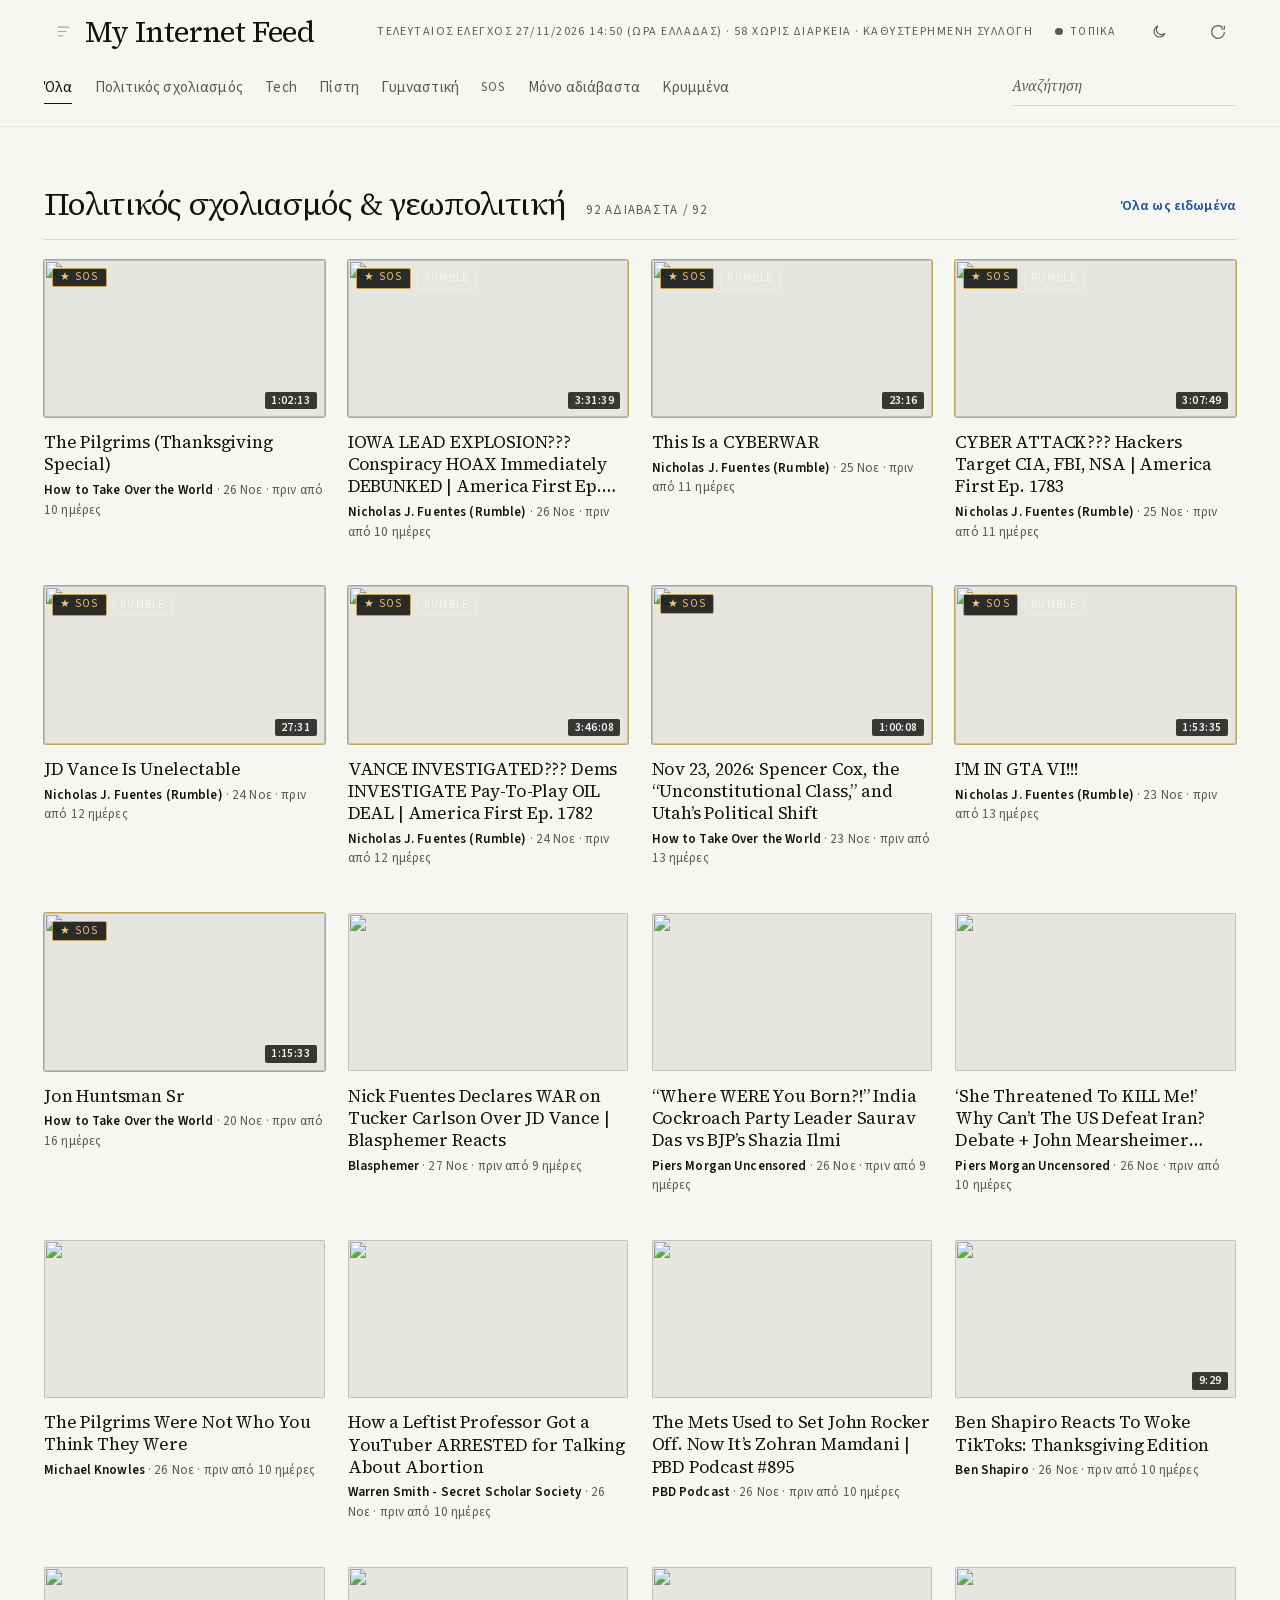
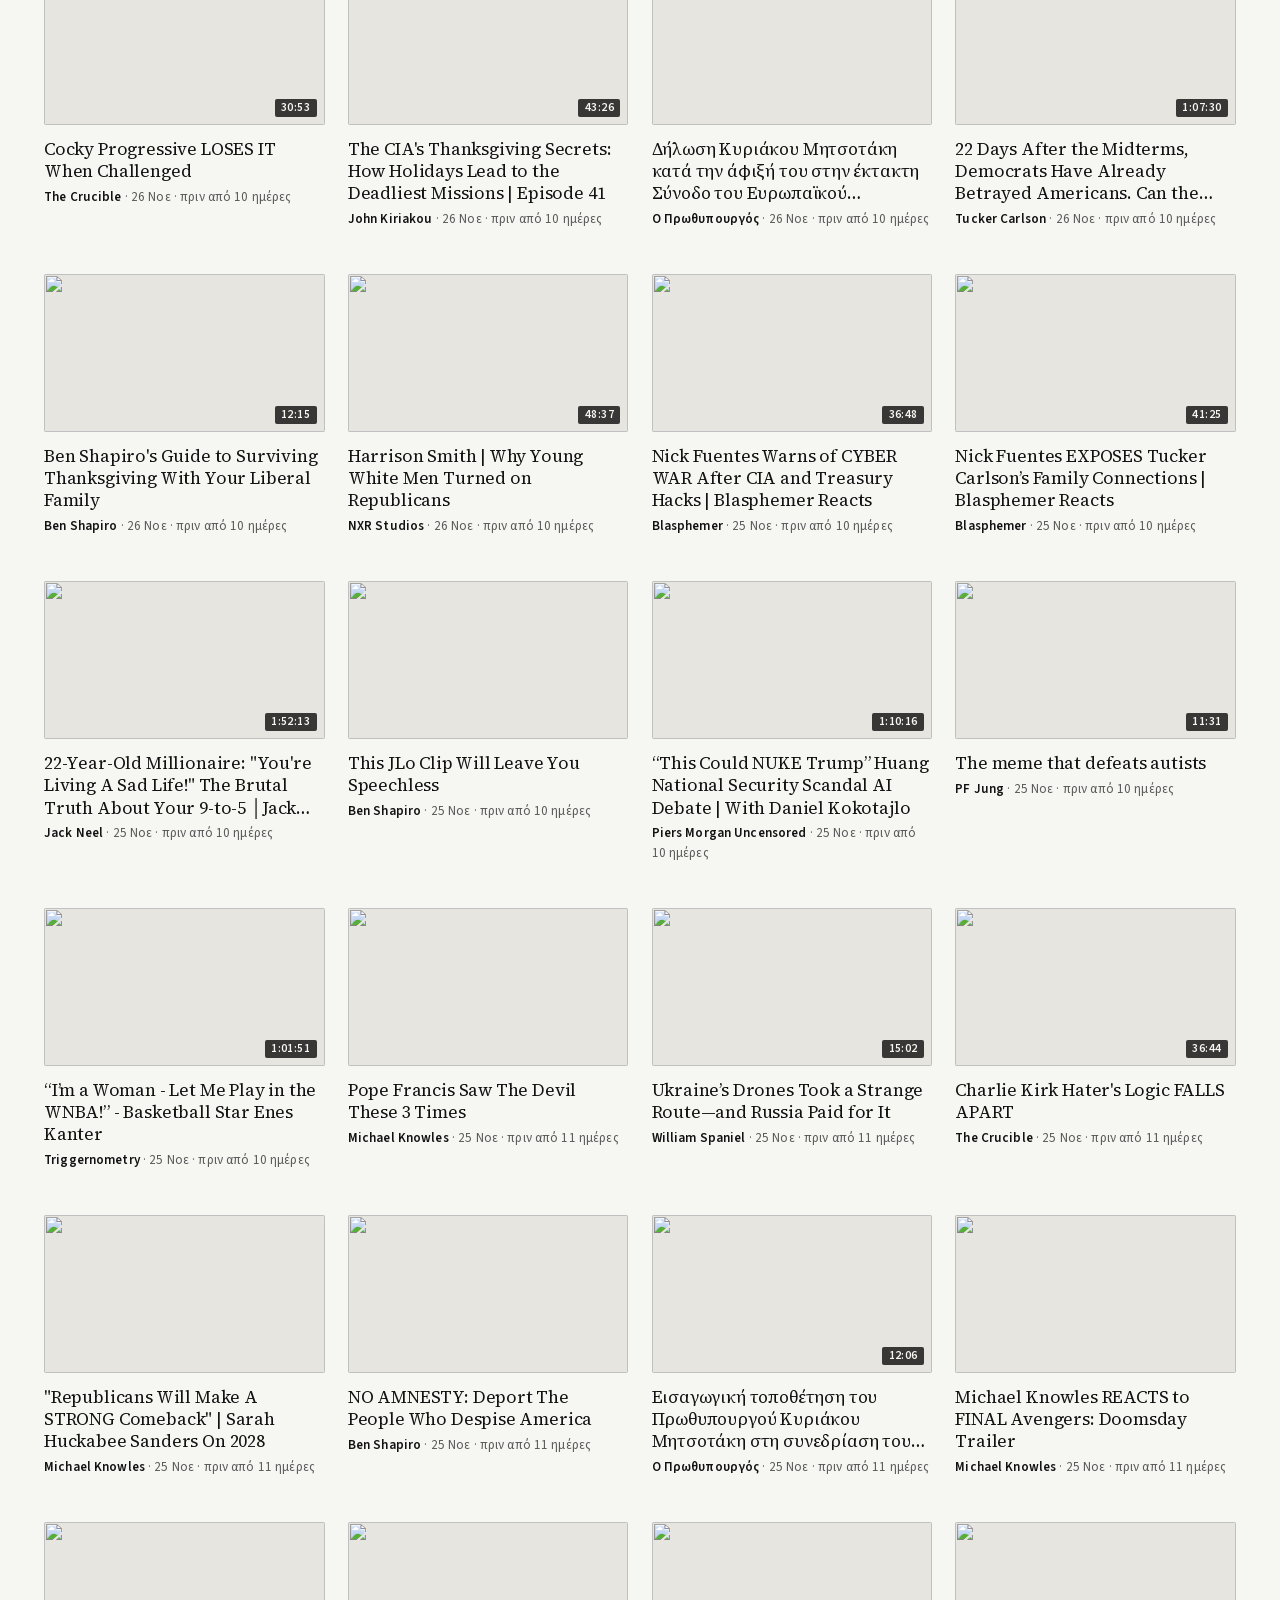
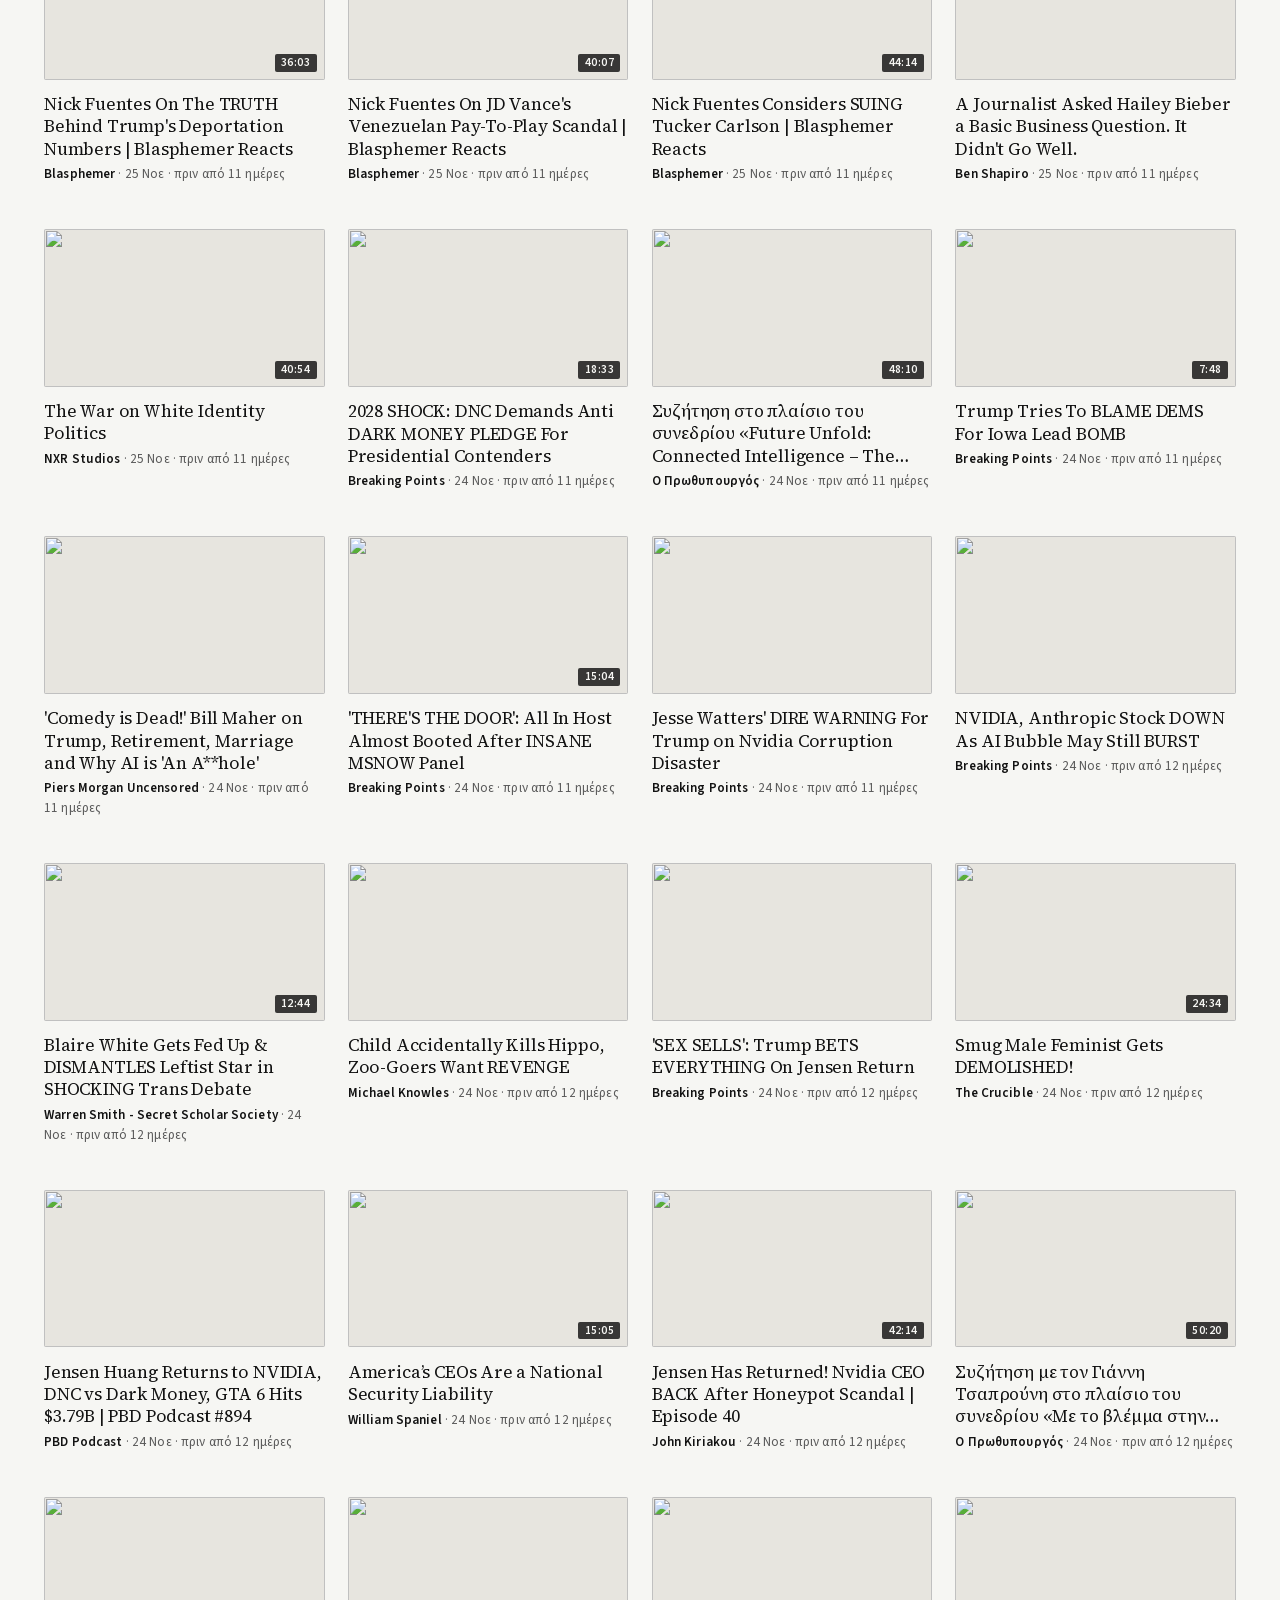
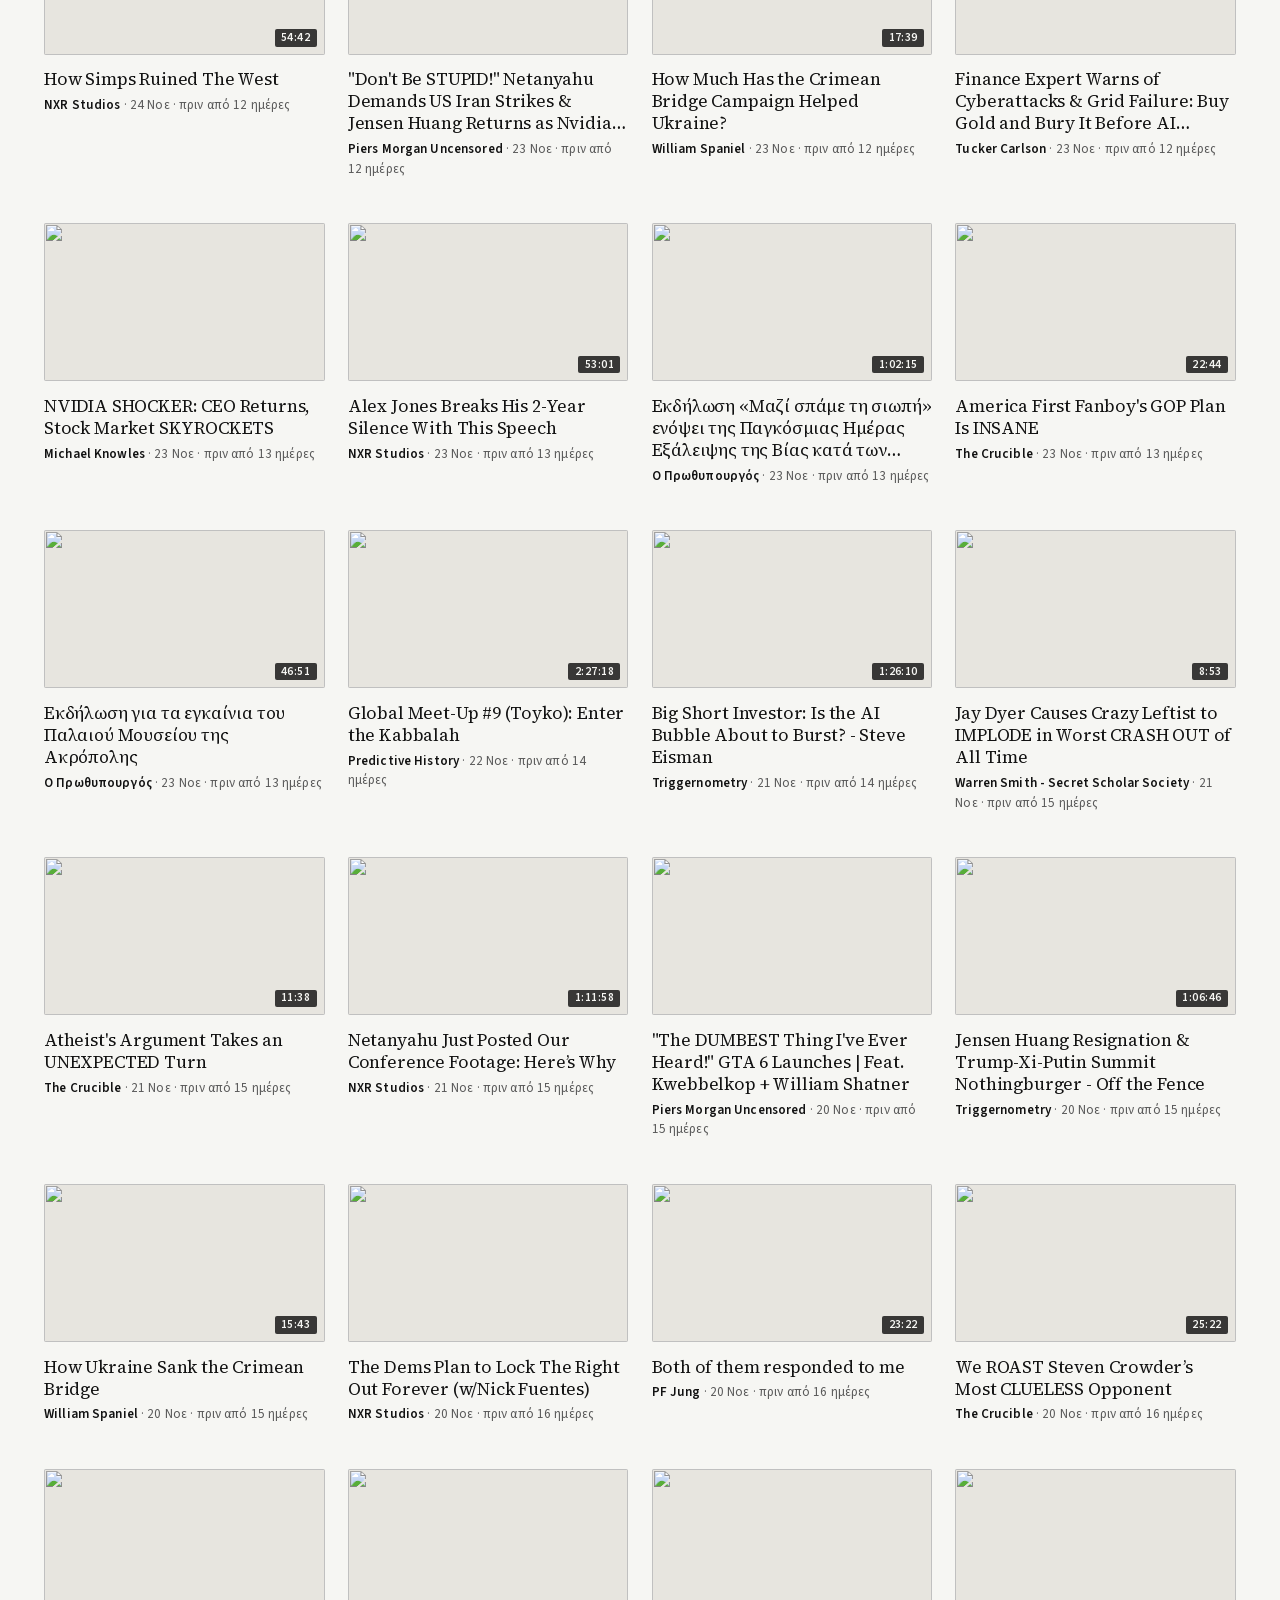
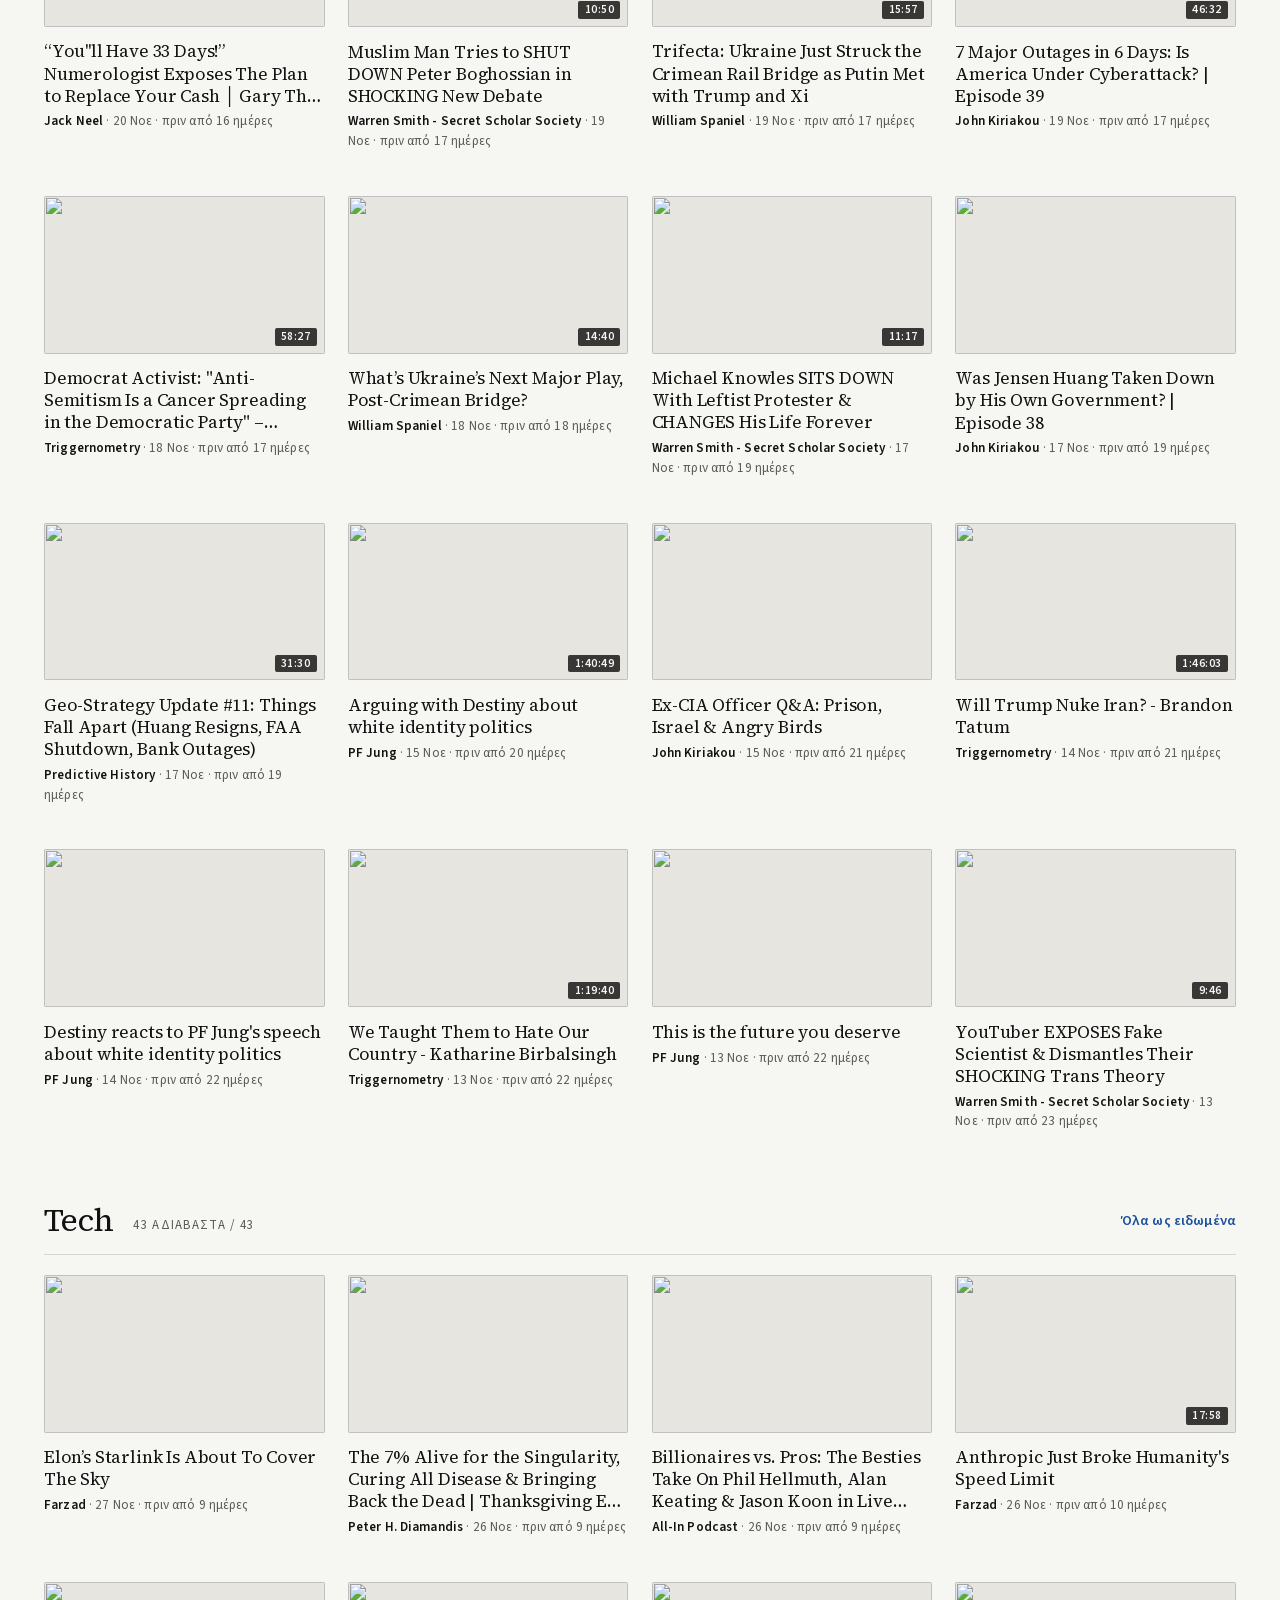
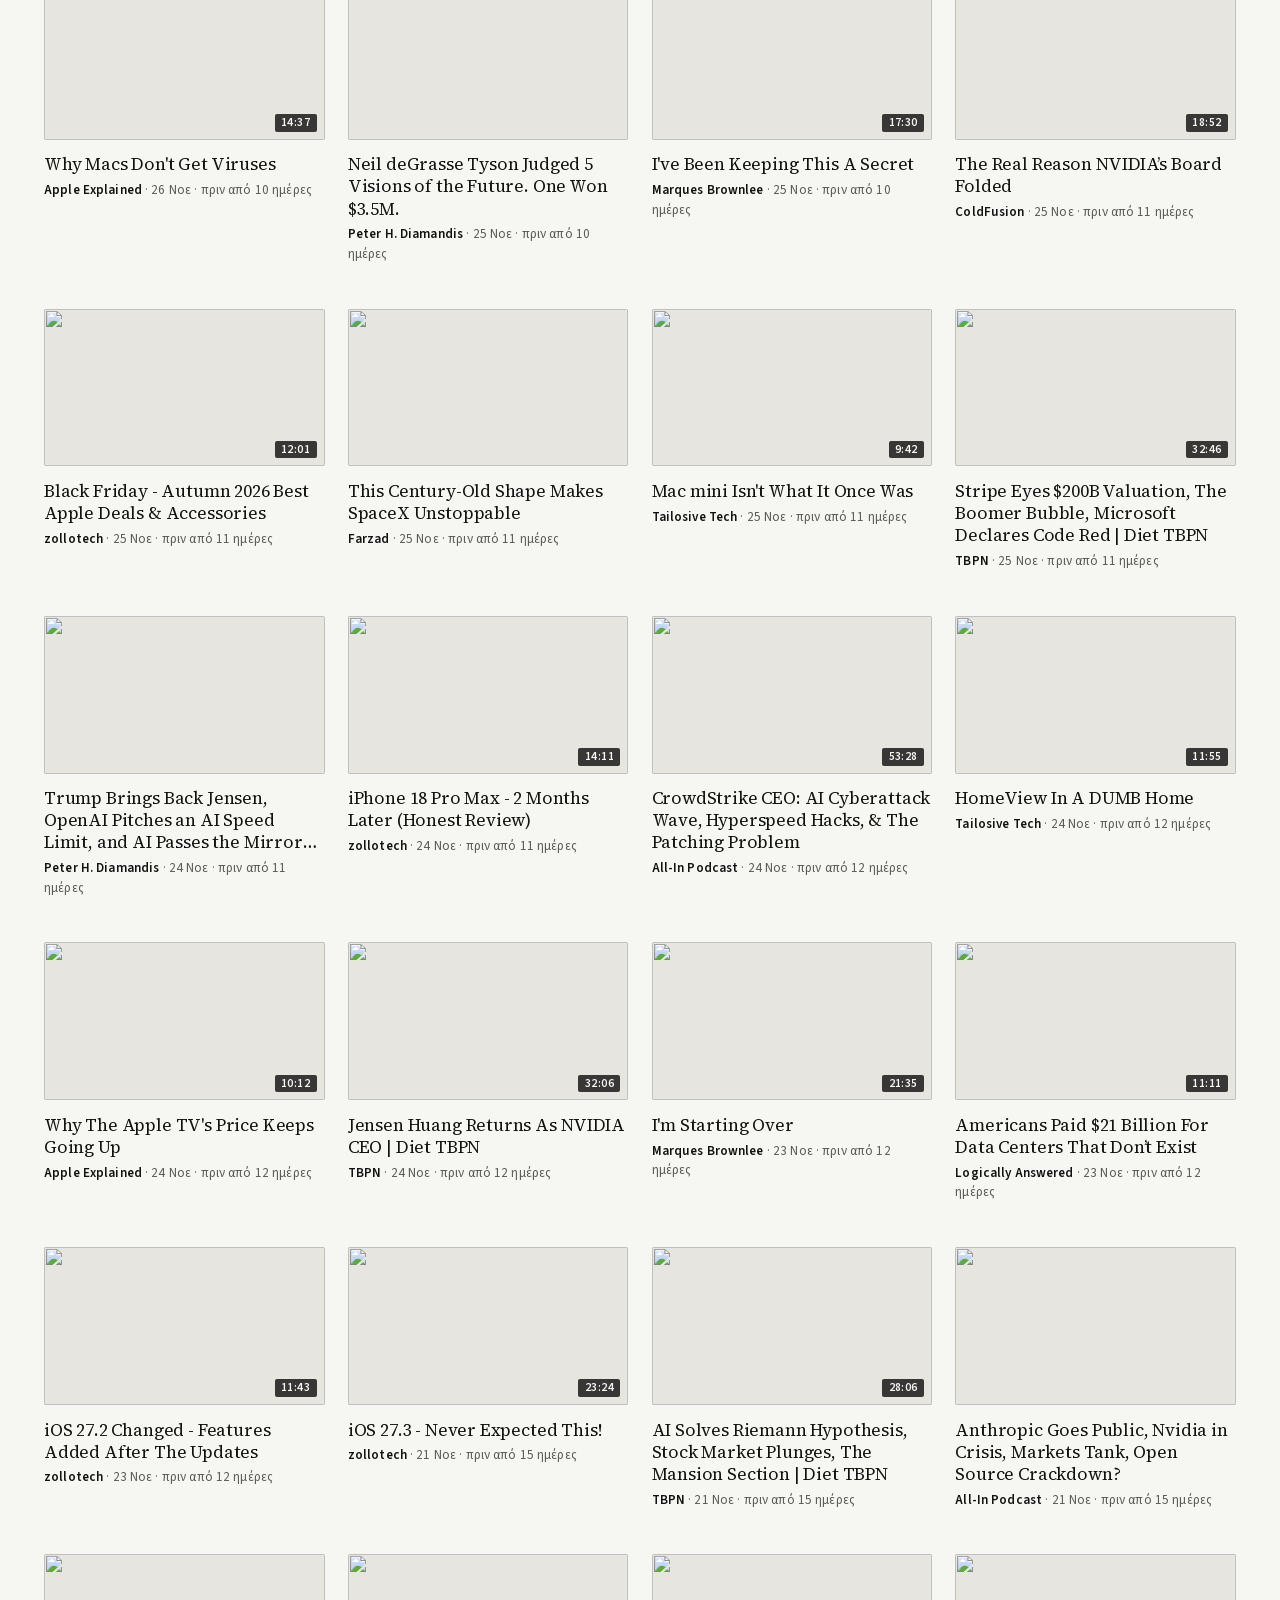
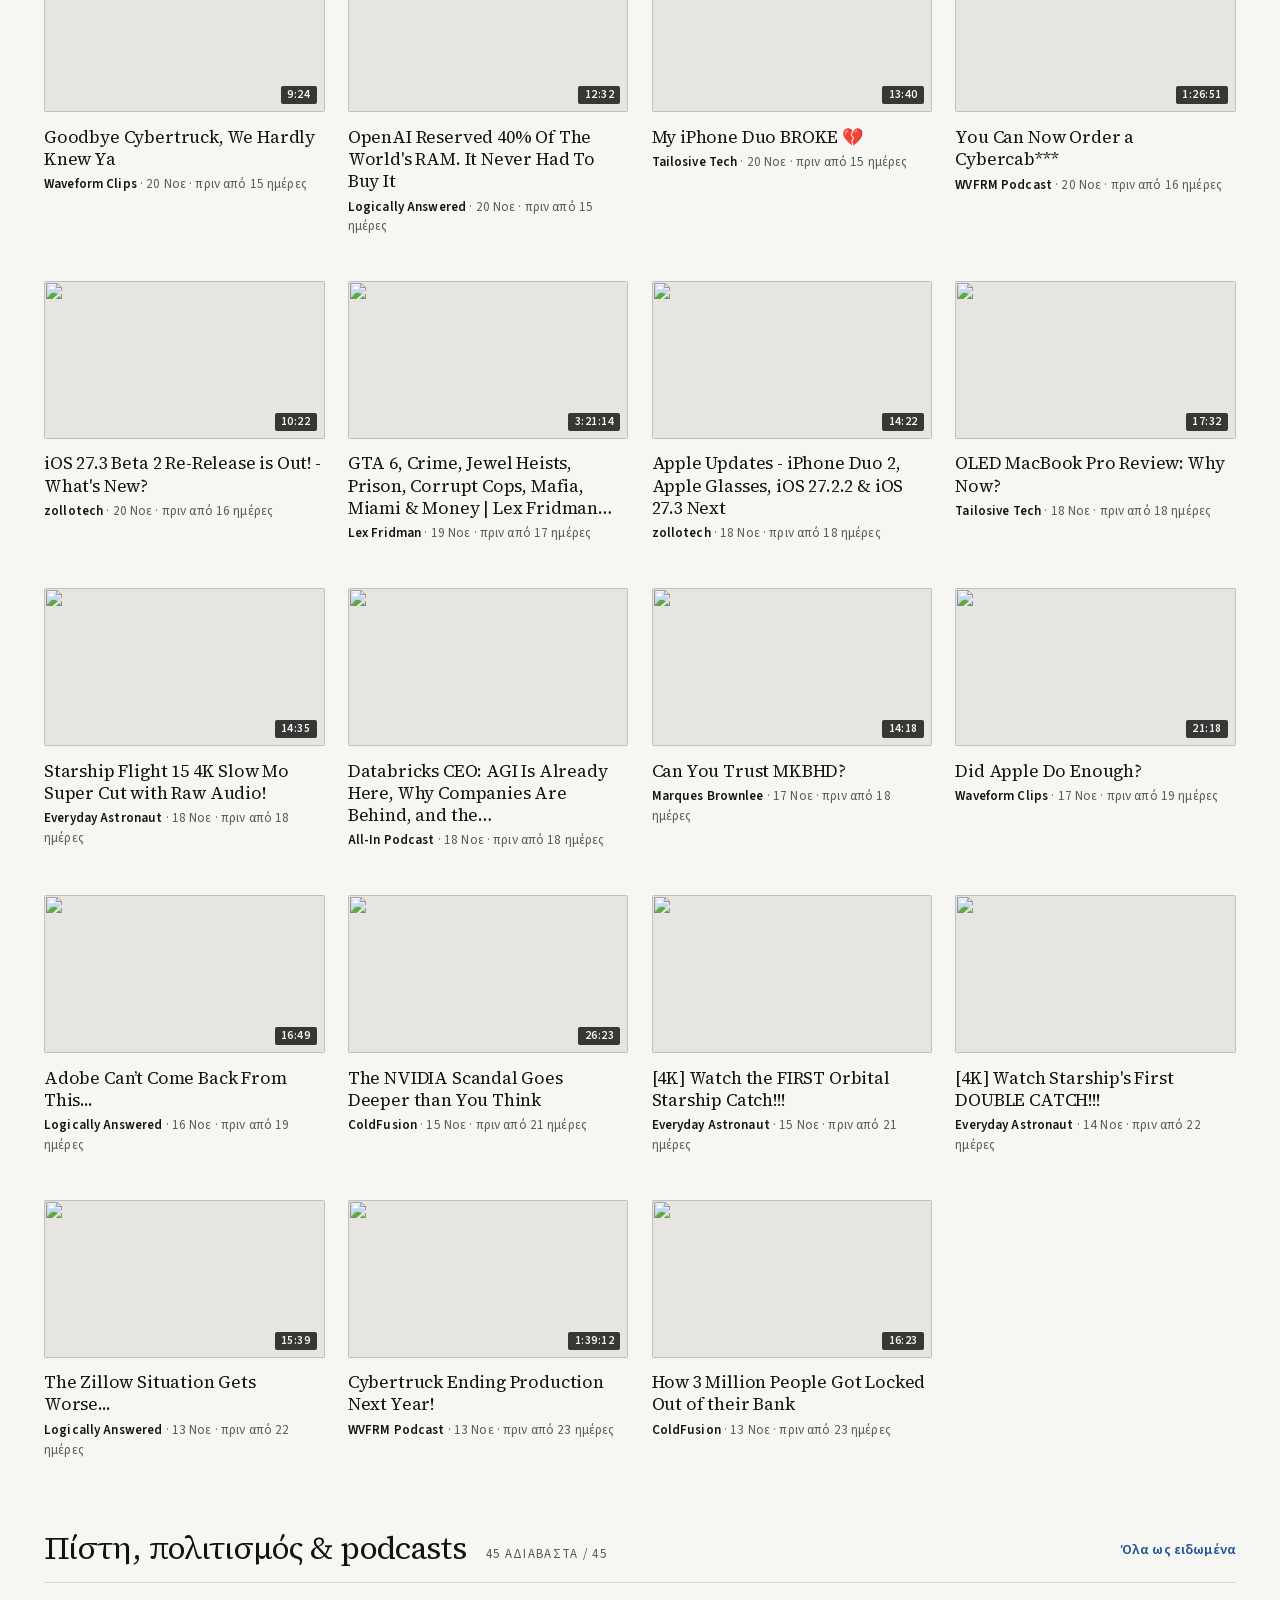
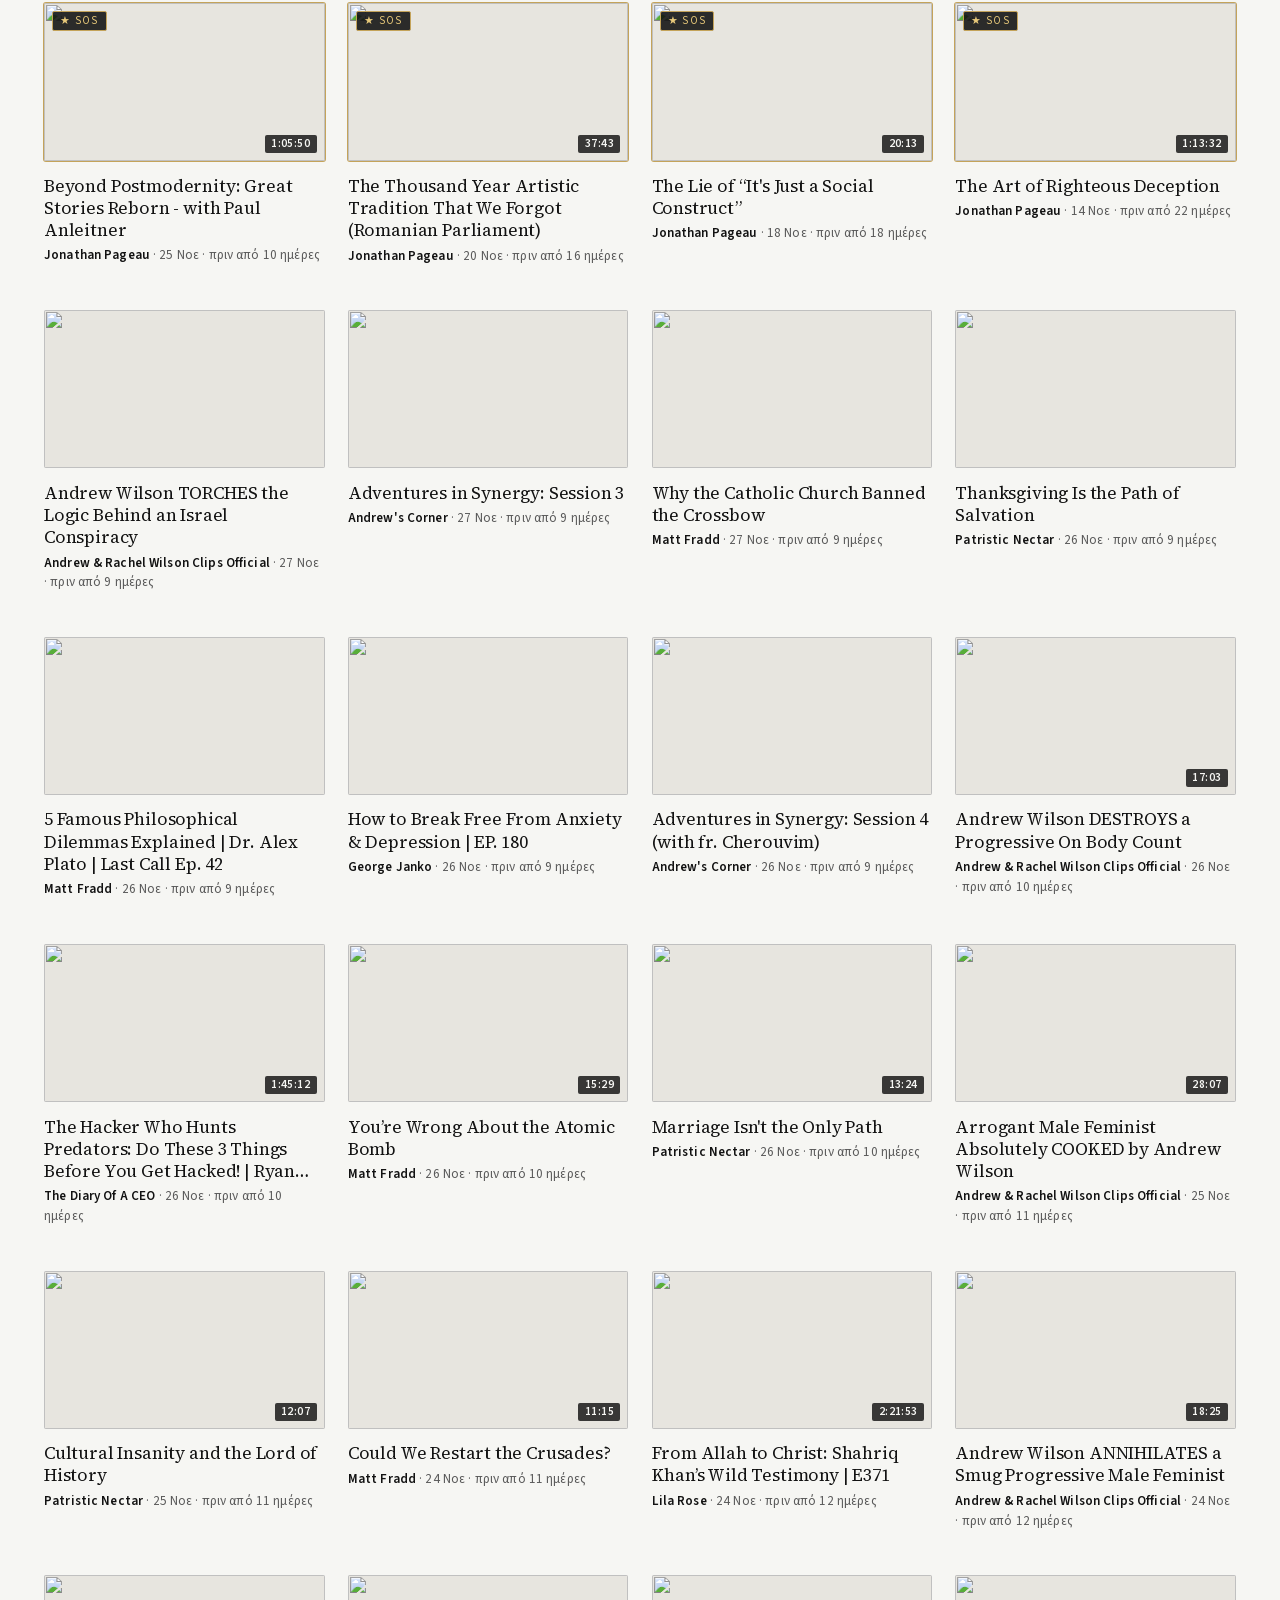
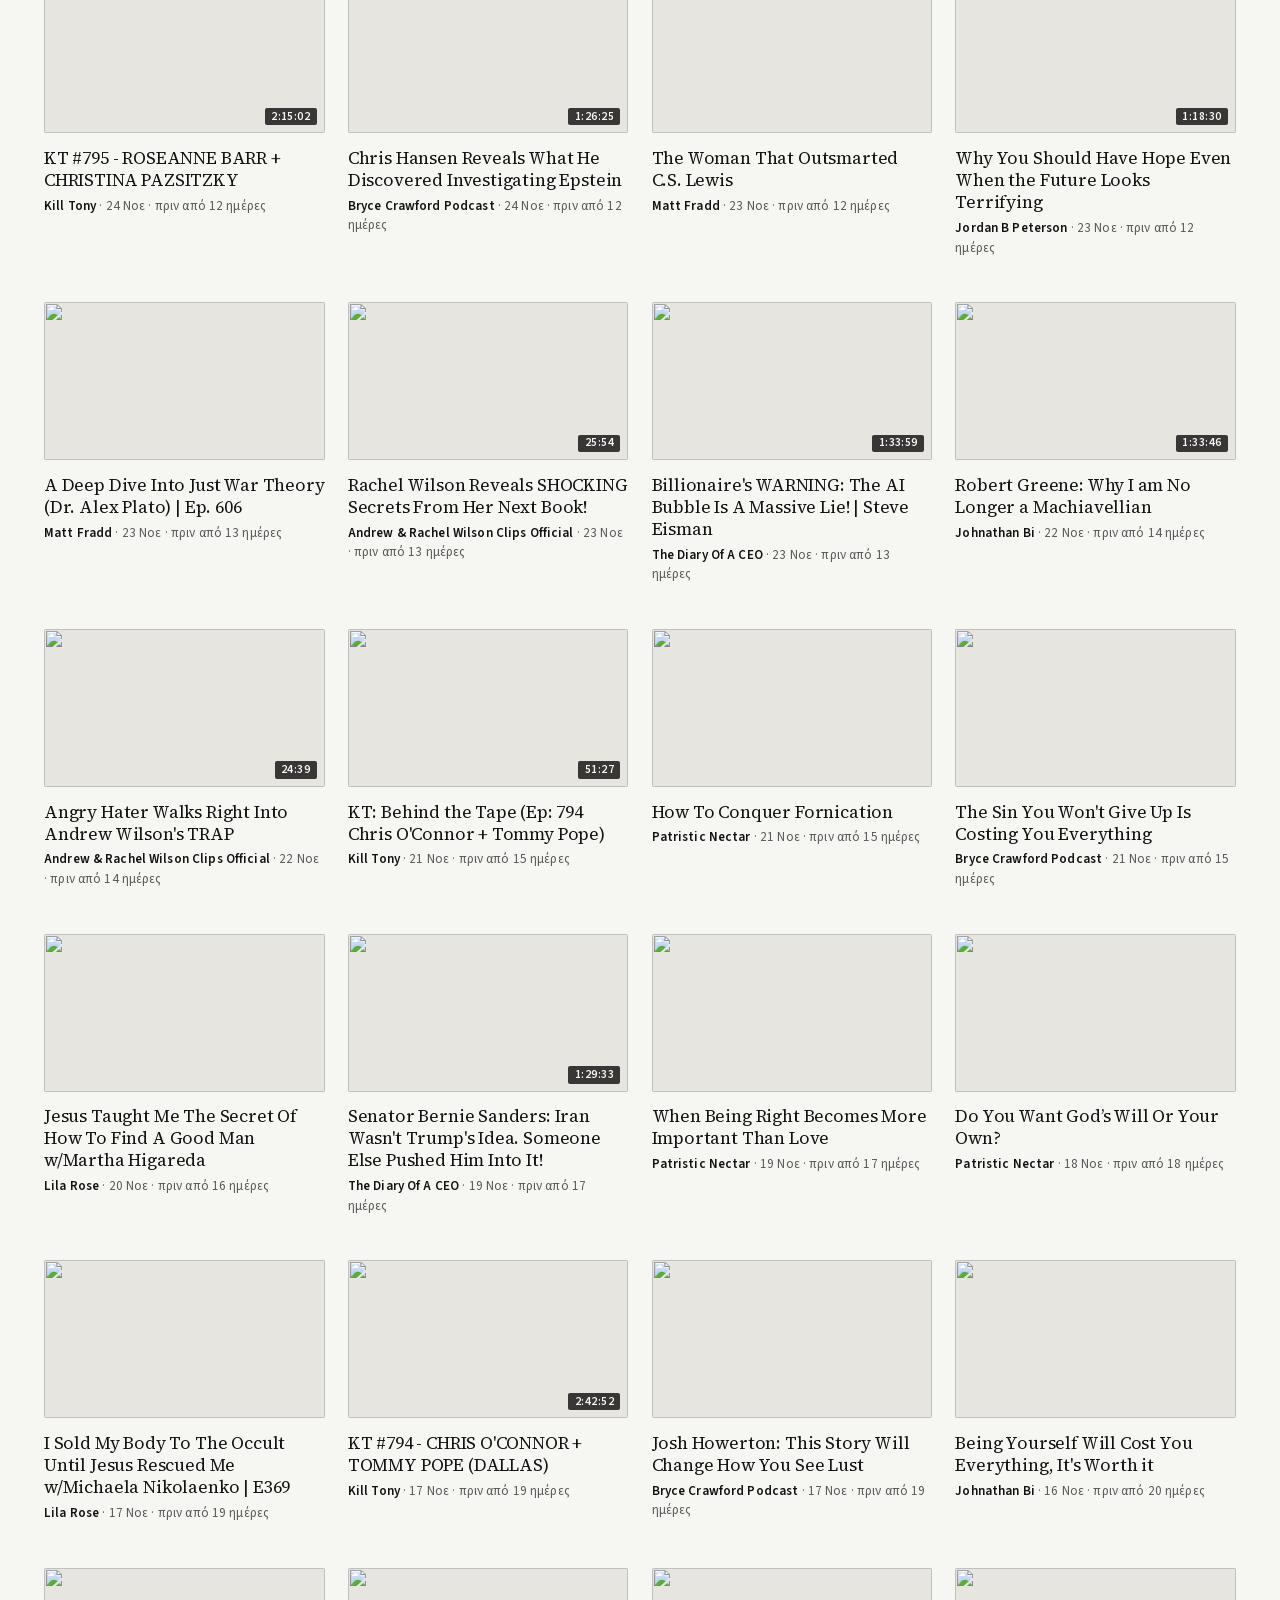
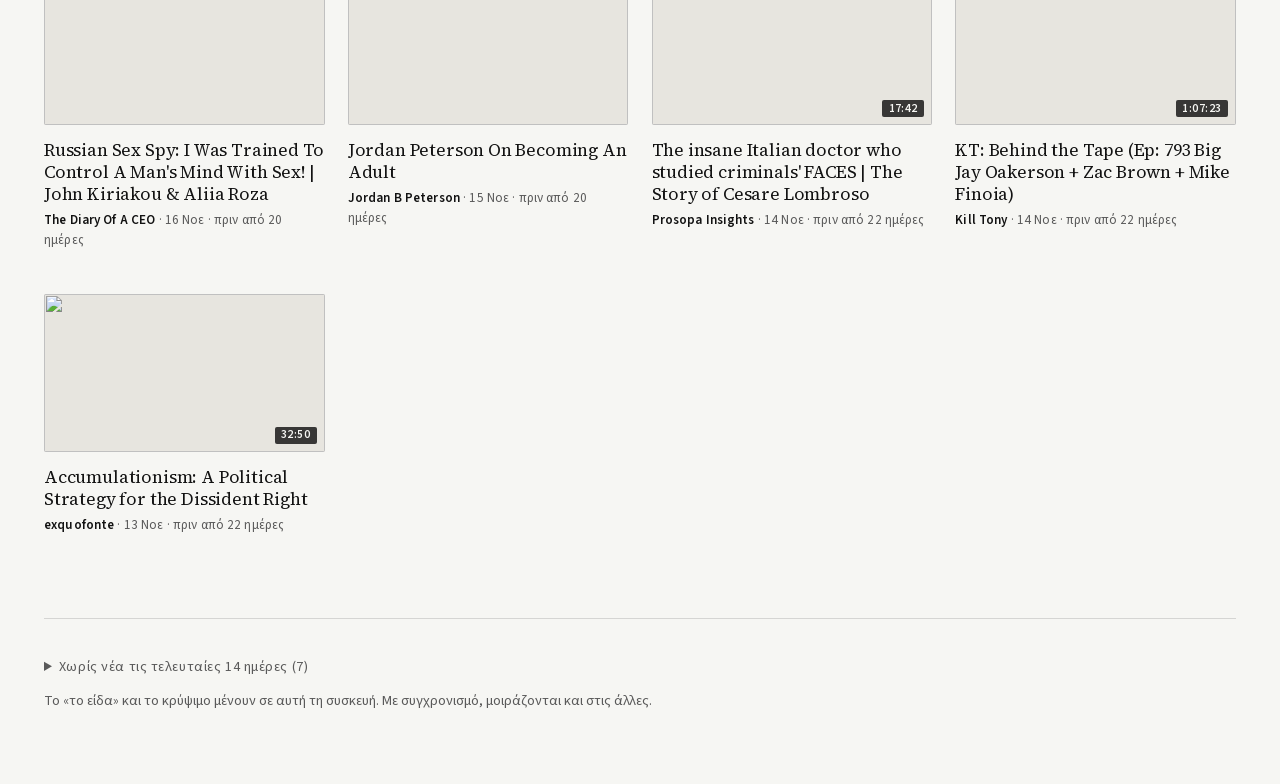
==== commit 5da40af6: "Refresh feed" ====
--- a/docs/index.html
+++ b/docs/index.html
@@ -379,7 +379,7 @@
     <p class="hint">Πρώτα φτιάξε ένα δωρεάν project στο Supabase, τρέξε το αρχείο <code>supabase-setup.sql</code> στο SQL Editor (βάζοντας το κλειδί εκεί που λέει <code>REPLACE_WITH_YOUR_SECRET</code>) και μετά κόλλησε εδώ το Project URL, το anon/publishable key (ποτέ το service_role ή secret key) και το ίδιο κλειδί. Χωρίς αυτά, όλα μένουν μόνο σε αυτή τη συσκευή.</p>
   </form>
 </div>
-<script id="d" type="application/json">{"generated": "2026-11-27T11:26:39Z", "days": 14, "channels": [{"id": "UCGX7nGXpz-CmO_Arg-cgJ7A", "title": "PBD Podcast", "group": "politics", "sos": false, "platform": "youtube", "url": "https://www.youtube.com/channel/UCGX7nGXpz-CmO_Arg-cgJ7A"}, {"id": "UCr4kgAUTFkGIwlWSodg43QA", "title": "Michael Knowles", "group": "politics", "sos": false, "platform": "youtube", "url": "https://www.youtube.com/channel/UCr4kgAUTFkGIwlWSodg43QA"}, {"id": "nickjfuentes", "title": "Nicholas J. Fuentes (Rumble)", "group": "politics", "sos": true, "platform": "rumble", "url": "https://rumble.com/c/nickjfuentes"}, {"id": "UCK1lj_X4rHyE9spGmL8CG8A", "title": "Blasphemer", "group": "politics", "sos": false, "platform": "youtube", "url": "https://www.youtube.com/channel/UCK1lj_X4rHyE9spGmL8CG8A"}, {"id": "UCDRIjKy6eZOvKtOELtTdeUA", "title": "Breaking Points", "group": "politics", "sos": false, "platform": "youtube", "url": "https://www.youtube.com/channel/UCDRIjKy6eZOvKtOELtTdeUA"}, {"id": "UCatt7TBjfBkiJWx8khav_Gg", "title": "Piers Morgan Uncensored", "group": "politics", "sos": false, "platform": "youtube", "url": "https://www.youtube.com/channel/UCatt7TBjfBkiJWx8khav_Gg"}, {"id": "UCGttrUON87gWfU6dMWm1fcA", "title": "Tucker Carlson", "group": "politics", "sos": false, "platform": "youtube", "url": "https://www.youtube.com/channel/UCGttrUON87gWfU6dMWm1fcA"}, {"id": "UC4iraTePkGIYUGDsOl85BCw", "title": "PF Jung", "group": "politics", "sos": false, "platform": "youtube", "url": "https://www.youtube.com/channel/UC4iraTePkGIYUGDsOl85BCw"}, {"id": "UCjHwKLu1KWaSxQ3wE3l7GqQ", "title": "NXR Studios", "group": "politics", "sos": false, "platform": "youtube", "url": "https://www.youtube.com/channel/UCjHwKLu1KWaSxQ3wE3l7GqQ"}, {"id": "UCnQC_G5Xsjhp9fEJKuIcrSw", "title": "Ben Shapiro", "group": "politics", "sos": false, "platform": "youtube", "url": "https://www.youtube.com/channel/UCnQC_G5Xsjhp9fEJKuIcrSw"}, {"id": "UC11aHtNnc5bEPLI4jf6mnYg", "title": "Predictive History", "group": "politics", "sos": false, "platform": "youtube", "url": "https://www.youtube.com/channel/UC11aHtNnc5bEPLI4jf6mnYg"}, {"id": "UCJDIGW0ywWw9Kh9_vtwqxXA", "title": "William Spaniel", "group": "politics", "sos": false, "platform": "youtube", "url": "https://www.youtube.com/channel/UCJDIGW0ywWw9Kh9_vtwqxXA"}, {"id": "UCI8-BBeAzoFnVuXcJzSqzDQ", "title": "Lines on Maps Extra", "group": "politics", "sos": false, "platform": "youtube", "url": "https://www.youtube.com/channel/UCI8-BBeAzoFnVuXcJzSqzDQ"}, {"id": "UCiFpwKZAaXxGGE-mrQ1-QMA", "title": "Kyriakos Mitsotakis", "group": "politics", "sos": false, "platform": "youtube", "url": "https://www.youtube.com/channel/UCiFpwKZAaXxGGE-mrQ1-QMA"}, {"id": "UC7-Bkk95NxBaHIwv5dupGEg", "title": "Ο Πρωθυπουργός", "group": "politics", "sos": false, "platform": "youtube", "url": "https://www.youtube.com/channel/UC7-Bkk95NxBaHIwv5dupGEg"}, {"id": "UCPgJddP_Y3BHo_8bG0G1TCA", "title": "Yanis Varoufakis", "group": "politics", "sos": false, "platform": "youtube", "url": "https://www.youtube.com/channel/UCPgJddP_Y3BHo_8bG0G1TCA"}, {"id": "UCcElhVVk9ynDL4zkP-eGsfA", "title": "The Crucible", "group": "politics", "sos": false, "platform": "youtube", "url": "https://www.youtube.com/channel/UCcElhVVk9ynDL4zkP-eGsfA"}, {"id": "UCVnBaemGSz05OUyKmQjIJSA", "title": "Warren Smith - Secret Scholar Society", "group": "politics", "sos": false, "platform": "youtube", "url": "https://www.youtube.com/channel/UCVnBaemGSz05OUyKmQjIJSA"}, {"id": "UCTRleCmHmVDQIUeoB52fWyg", "title": "How to Take Over the World", "group": "politics", "sos": true, "platform": "youtube", "url": "https://www.youtube.com/channel/UCTRleCmHmVDQIUeoB52fWyg"}, {"id": "UCFRCiFkWWJN2rO6dsKU9-1A", "title": "Jack Neel", "group": "politics", "sos": false, "platform": "youtube", "url": "https://www.youtube.com/channel/UCFRCiFkWWJN2rO6dsKU9-1A"}, {"id": "UCyFoulEppT3kYN_cSt11M8Q", "title": "John Kiriakou", "group": "politics", "sos": false, "platform": "youtube", "url": "https://www.youtube.com/channel/UCyFoulEppT3kYN_cSt11M8Q"}, {"id": "UCIVecQghDE0Ot-ubxbV_GPw", "title": "Trevorsinstinct", "group": "fitness", "sos": false, "platform": "youtube", "url": "https://www.youtube.com/channel/UCIVecQghDE0Ot-ubxbV_GPw"}, {"id": "UCa962e5dqRMO1nUldwaaRMw", "title": "Tailosive Tech", "group": "tech", "sos": false, "platform": "youtube", "url": "https://www.youtube.com/channel/UCa962e5dqRMO1nUldwaaRMw"}, {"id": "UCgbyN_o-Guwpyqfuuz3pyIw", "title": "Farzad", "group": "tech", "sos": false, "platform": "youtube", "url": "https://www.youtube.com/channel/UCgbyN_o-Guwpyqfuuz3pyIw"}, {"id": "UCBJycsmduvYEL83R_U4JriQ", "title": "Marques Brownlee", "group": "tech", "sos": false, "platform": "youtube", "url": "https://www.youtube.com/channel/UCBJycsmduvYEL83R_U4JriQ"}, {"id": "UCSHZKyawb77ixDdsGog4iWA", "title": "Lex Fridman", "group": "tech", "sos": false, "platform": "youtube", "url": "https://www.youtube.com/channel/UCSHZKyawb77ixDdsGog4iWA"}, {"id": "UCfw2hvuj40AChU7n-N-PRHA", "title": "Apple Explained", "group": "tech", "sos": false, "platform": "youtube", "url": "https://www.youtube.com/channel/UCfw2hvuj40AChU7n-N-PRHA"}, {"id": "UC4QZ_LsYcvcq7qOsOhpAX4A", "title": "ColdFusion", "group": "tech", "sos": false, "platform": "youtube", "url": "https://www.youtube.com/channel/UC4QZ_LsYcvcq7qOsOhpAX4A"}, {"id": "UC6uKrU_WqJ1R2HMTY3LIx5Q", "title": "Everyday Astronaut", "group": "tech", "sos": false, "platform": "youtube", "url": "https://www.youtube.com/channel/UC6uKrU_WqJ1R2HMTY3LIx5Q"}, {"id": "UCZRoNJu1OszFqABP8AuJIuw", "title": "Logically Answered", "group": "tech", "sos": false, "platform": "youtube", "url": "https://www.youtube.com/channel/UCZRoNJu1OszFqABP8AuJIuw"}, {"id": "UCiQMYozSSTkJ2twtZM1bG9w", "title": "zollotech", "group": "tech", "sos": false, "platform": "youtube", "url": "https://www.youtube.com/channel/UCiQMYozSSTkJ2twtZM1bG9w"}, {"id": "UC-DRzaGnL_vtBUpCFH5M0tg", "title": "TBPN", "group": "tech", "sos": false, "platform": "youtube", "url": "https://www.youtube.com/channel/UC-DRzaGnL_vtBUpCFH5M0tg"}, {"id": "UCvxm0qTrGN_1LMYgUaftWyQ", "title": "Peter H. Diamandis", "group": "tech", "sos": false, "platform": "youtube", "url": "https://www.youtube.com/channel/UCvxm0qTrGN_1LMYgUaftWyQ"}, {"id": "UCESLZhusAkFfsNsApnjF_Cg", "title": "All-In Podcast", "group": "tech", "sos": false, "platform": "youtube", "url": "https://www.youtube.com/channel/UCESLZhusAkFfsNsApnjF_Cg"}, {"id": "UCEcrRXW3oEYfUctetZTAWLw", "title": "WVFRM Podcast", "group": "tech", "sos": false, "platform": "youtube", "url": "https://www.youtube.com/channel/UCEcrRXW3oEYfUctetZTAWLw"}, {"id": "UCc_ycus0q7DSd85ZkmEY5ig", "title": "Waveform Clips", "group": "tech", "sos": false, "platform": "youtube", "url": "https://www.youtube.com/channel/UCc_ycus0q7DSd85ZkmEY5ig"}, {"id": "UCGq-a57w-aPwyi3pW7XLiHw", "title": "The Diary Of A CEO", "group": "faith", "sos": false, "platform": "youtube", "url": "https://www.youtube.com/channel/UCGq-a57w-aPwyi3pW7XLiHw"}, {"id": "UCE63fBeQIoJ2P2mlBkQDchA", "title": "Bryce Crawford Podcast", "group": "faith", "sos": false, "platform": "youtube", "url": "https://www.youtube.com/channel/UCE63fBeQIoJ2P2mlBkQDchA"}, {"id": "UCaJiHWcjkaZRpwP_PEXCT5Q", "title": "Lila Rose", "group": "faith", "sos": false, "platform": "youtube", "url": "https://www.youtube.com/channel/UCaJiHWcjkaZRpwP_PEXCT5Q"}, {"id": "UCtCTSf3UwRU14nYWr_xm-dQ", "title": "Jonathan Pageau", "group": "faith", "sos": true, "platform": "youtube", "url": "https://www.youtube.com/channel/UCtCTSf3UwRU14nYWr_xm-dQ"}, {"id": "UCL_f53ZEJxp8TtlOkHwMV9Q", "title": "Jordan B Peterson", "group": "faith", "sos": false, "platform": "youtube", "url": "https://www.youtube.com/channel/UCL_f53ZEJxp8TtlOkHwMV9Q"}, {"id": "UClh4JeqYB1QN6f1h_bzmEng", "title": "Matt Fradd", "group": "faith", "sos": false, "platform": "youtube", "url": "https://www.youtube.com/channel/UClh4JeqYB1QN6f1h_bzmEng"}, {"id": "UCz72pwrQRTXibU14NmHep8w", "title": "Patristic Nectar", "group": "faith", "sos": false, "platform": "youtube", "url": "https://www.youtube.com/channel/UCz72pwrQRTXibU14NmHep8w"}, {"id": "UCDQA1MFV_AIYweqgsECFK3g", "title": "Andrew's Corner", "group": "faith", "sos": false, "platform": "youtube", "url": "https://www.youtube.com/channel/UCDQA1MFV_AIYweqgsECFK3g"}, {"id": "UCLjBCYil92x3SYtHrvr3Pew", "title": "George Janko", "group": "faith", "sos": false, "platform": "youtube", "url": "https://www.youtube.com/channel/UCLjBCYil92x3SYtHrvr3Pew"}, {"id": "UC7TVnXaSV0ChsabklKRqBeQ", "title": "Wōden’s Kin", "group": "faith", "sos": false, "platform": "youtube", "url": "https://www.youtube.com/channel/UC7TVnXaSV0ChsabklKRqBeQ"}, {"id": "UC9B0gB2OhmAPqdvmnePShew", "title": "exquofonte", "group": "faith", "sos": false, "platform": "youtube", "url": "https://www.youtube.com/channel/UC9B0gB2OhmAPqdvmnePShew"}, {"id": "UCWPK47-mTBiFFYtqINWjEGA", "title": "Prosopa Insights", "group": "faith", "sos": false, "platform": "youtube", "url": "https://www.youtube.com/channel/UCWPK47-mTBiFFYtqINWjEGA"}, {"id": "UCmTL0Xu28m6xk35qATkNIYQ", "title": "Tim Stiefler", "group": "faith", "sos": false, "platform": "youtube", "url": "https://www.youtube.com/channel/UCmTL0Xu28m6xk35qATkNIYQ"}, {"id": "UCwzCMiicL-hBUzyjWiJaseg", "title": "Kill Tony", "group": "faith", "sos": false, "platform": "youtube", "url": "https://www.youtube.com/channel/UCwzCMiicL-hBUzyjWiJaseg"}, {"id": "UCgWUV0qVZJ6TYgf2eQbq7ww", "title": "Andrew & Rachel Wilson Clips Official", "group": "faith", "sos": false, "platform": "youtube", "url": "https://www.youtube.com/channel/UCgWUV0qVZJ6TYgf2eQbq7ww"}, {"id": "UCUBj_5pwQZaoXfBrEQQbADw", "title": "Chase Hughes", "group": "faith", "sos": false, "platform": "youtube", "url": "https://www.youtube.com/channel/UCUBj_5pwQZaoXfBrEQQbADw"}, {"id": "UCCrl9a26fDCZvofnCnA5A8g", "title": "Johnathan Bi", "group": "faith", "sos": false, "platform": "youtube", "url": "https://www.youtube.com/channel/UCCrl9a26fDCZvofnCnA5A8g"}, {"id": "UC7oPkqeHTwuOZ5CZ-R9f-6w", "title": "Triggernometry", "group": "politics", "sos": false, "platform": "youtube", "url": "https://www.youtube.com/@triggerpod"}], "videos": [{"id": "yt:k89iZHMHTXo", "title": "The Mets Used to Set John Rocker Off. Now It’s Zohran Mamdani | PBD Podcast #895", "ch": "PBD Podcast", "chid": "UCGX7nGXpz-CmO_Arg-cgJ7A", "platform": "youtube", "date": "2026-11-26T16:00:32Z", "dur": null, "live": false, "metadata_pending": true, "url": "https://www.youtube.com/watch?v=k89iZHMHTXo", "thumb": "https://i.ytimg.com/vi/k89iZHMHTXo/mqdefault.jpg"}, {"id": "yt:-5dX3rHwVII", "title": "Rick Ross Is WILD", "ch": "PBD Podcast", "chid": "UCGX7nGXpz-CmO_Arg-cgJ7A", "platform": "youtube", "date": "2026-11-25T21:00:09Z", "dur": null, "live": false, "metadata_pending": true, "url": "https://www.youtube.com/watch?v=-5dX3rHwVII", "thumb": "https://i.ytimg.com/vi/-5dX3rHwVII/mqdefault.jpg"}, {"id": "yt:SQNRk9WDU-g", "title": "Rick Ross SPENT $500K on His Birthday", "ch": "PBD Podcast", "chid": "UCGX7nGXpz-CmO_Arg-cgJ7A", "platform": "youtube", "date": "2026-11-25T18:48:38Z", "dur": null, "live": false, "metadata_pending": true, "url": "https://www.youtube.com/watch?v=SQNRk9WDU-g", "thumb": "https://i.ytimg.com/vi/SQNRk9WDU-g/mqdefault.jpg"}, {"id": "yt:usz4Sql_VMg", "title": "No Industry Is Too BIG to Disrupt", "ch": "PBD Podcast", "chid": "UCGX7nGXpz-CmO_Arg-cgJ7A", "platform": "youtube", "date": "2026-11-25T16:00:29Z", "dur": null, "live": false, "metadata_pending": true, "url": "https://www.youtube.com/watch?v=usz4Sql_VMg", "thumb": "https://i.ytimg.com/vi/usz4Sql_VMg/mqdefault.jpg"}, {"id": "yt:ONhAQfsw2l4", "title": "The LOST Art of Disagreeing With People", "ch": "PBD Podcast", "chid": "UCGX7nGXpz-CmO_Arg-cgJ7A", "platform": "youtube", "date": "2026-11-25T14:08:57Z", "dur": null, "live": false, "metadata_pending": true, "url": "https://www.youtube.com/watch?v=ONhAQfsw2l4", "thumb": "https://i.ytimg.com/vi/ONhAQfsw2l4/mqdefault.jpg"}, {"id": "yt:MhPctHd8l4Y", "title": "Elon Musk Makes Says He Was Never MAGA", "ch": "PBD Podcast", "chid": "UCGX7nGXpz-CmO_Arg-cgJ7A", "platform": "youtube", "date": "2026-11-25T01:00:11Z", "dur": null, "live": false, "metadata_pending": true, "url": "https://www.youtube.com/watch?v=MhPctHd8l4Y", "thumb": "https://i.ytimg.com/vi/MhPctHd8l4Y/mqdefault.jpg"}, {"id": "yt:Bue-aEh-1wE", "title": "The value of male friendships", "ch": "Michael Knowles", "chid": "UCr4kgAUTFkGIwlWSodg43QA", "platform": "youtube", "date": "2026-11-27T00:00:00Z", "dur": null, "live": false, "metadata_pending": true, "url": "https://www.youtube.com/watch?v=Bue-aEh-1wE", "thumb": "https://i.ytimg.com/vi/Bue-aEh-1wE/mqdefault.jpg"}, {"id": "yt:ZPr2BzLC2GM", "title": "Sorry mom I can't help it", "ch": "Michael Knowles", "chid": "UCr4kgAUTFkGIwlWSodg43QA", "platform": "youtube", "date": "2026-11-26T22:39:06Z", "dur": null, "live": false, "metadata_pending": true, "url": "https://www.youtube.com/watch?v=ZPr2BzLC2GM", "thumb": "https://i.ytimg.com/vi/ZPr2BzLC2GM/mqdefault.jpg"}, {"id": "yt:1n7JcpKNQnI", "title": "The Pilgrims Were Not Who You Think They Were", "ch": "Michael Knowles", "chid": "UCr4kgAUTFkGIwlWSodg43QA", "platform": "youtube", "date": "2026-11-26T17:00:37Z", "dur": null, "live": false, "metadata_pending": true, "url": "https://www.youtube.com/watch?v=1n7JcpKNQnI", "thumb": "https://i.ytimg.com/vi/1n7JcpKNQnI/mqdefault.jpg"}, {"id": "yt:bFbohYZ2IKA", "title": "In this house, Thanksgiving is a day of celebration", "ch": "Michael Knowles", "chid": "UCr4kgAUTFkGIwlWSodg43QA", "platform": "youtube", "date": "2026-11-26T12:00:44Z", "dur": null, "live": false, "metadata_pending": true, "url": "https://www.youtube.com/watch?v=bFbohYZ2IKA", "thumb": "https://i.ytimg.com/vi/bFbohYZ2IKA/mqdefault.jpg"}, {"id": "yt:wtFkKyBYsD0", "title": "Not sure she knows what the stock market is…", "ch": "Michael Knowles", "chid": "UCr4kgAUTFkGIwlWSodg43QA", "platform": "youtube", "date": "2026-11-25T19:00:12Z", "dur": null, "live": false, "metadata_pending": true, "url": "https://www.youtube.com/watch?v=wtFkKyBYsD0", "thumb": "https://i.ytimg.com/vi/wtFkKyBYsD0/mqdefault.jpg"}, {"id": "yt:5XDSltPMD9o", "title": "👁️ 📃 🧠 🫵", "ch": "Michael Knowles", "chid": "UCr4kgAUTFkGIwlWSodg43QA", "platform": "youtube", "date": "2026-11-25T17:00:17Z", "dur": null, "live": false, "metadata_pending": true, "url": "https://www.youtube.com/watch?v=5XDSltPMD9o", "thumb": "https://i.ytimg.com/vi/5XDSltPMD9o/mqdefault.jpg"}, {"id": "yt:nVQK0gYSHdw", "title": "Nick Fuentes Declares WAR on Tucker Carlson Over JD Vance | Blasphemer Reacts", "ch": "Blasphemer", "chid": "UCK1lj_X4rHyE9spGmL8CG8A", "platform": "youtube", "date": "2026-11-26T22:15:19Z", "dur": null, "live": false, "metadata_pending": true, "url": "https://www.youtube.com/watch?v=nVQK0gYSHdw", "thumb": "https://i.ytimg.com/vi/nVQK0gYSHdw/mqdefault.jpg"}, {"id": "yt:KtV4qS8Q0Jw", "title": "Nick Fuentes Warns of CYBER WAR After CIA and Treasury Hacks | Blasphemer Reacts", "ch": "Blasphemer", "chid": "UCK1lj_X4rHyE9spGmL8CG8A", "platform": "youtube", "date": "2026-11-25T21:33:16Z", "dur": 2208, "live": false, "metadata_pending": false, "url": "https://www.youtube.com/watch?v=KtV4qS8Q0Jw", "thumb": "https://i.ytimg.com/vi/KtV4qS8Q0Jw/mqdefault.jpg"}, {"id": "yt:TdHX7J_vu7c", "title": "Nick Fuentes EXPOSES Tucker Carlson’s Family Connections | Blasphemer Reacts", "ch": "Blasphemer", "chid": "UCK1lj_X4rHyE9spGmL8CG8A", "platform": "youtube", "date": "2026-11-25T21:28:53Z", "dur": 2485, "live": false, "metadata_pending": false, "url": "https://www.youtube.com/watch?v=TdHX7J_vu7c", "thumb": "https://i.ytimg.com/vi/TdHX7J_vu7c/mqdefault.jpg"}, {"id": "yt:25Xs494SlY4", "title": "Nick Fuentes On The TRUTH Behind Trump's Deportation Numbers | Blasphemer Reacts", "ch": "Blasphemer", "chid": "UCK1lj_X4rHyE9spGmL8CG8A", "platform": "youtube", "date": "2026-11-24T23:21:23Z", "dur": 2163, "live": false, "metadata_pending": false, "url": "https://www.youtube.com/watch?v=25Xs494SlY4", "thumb": "https://i.ytimg.com/vi/25Xs494SlY4/mqdefault.jpg"}, {"id": "yt:Cxd-UwXLDjE", "title": "Nick Fuentes On JD Vance's Venezuelan Pay-To-Play Scandal | Blasphemer Reacts", "ch": "Blasphemer", "chid": "UCK1lj_X4rHyE9spGmL8CG8A", "platform": "youtube", "date": "2026-11-24T23:21:22Z", "dur": 2407, "live": false, "metadata_pending": false, "url": "https://www.youtube.com/watch?v=Cxd-UwXLDjE", "thumb": "https://i.ytimg.com/vi/Cxd-UwXLDjE/mqdefault.jpg"}, {"id": "yt:hJVnZlKp-UE", "title": "Nick Fuentes Considers SUING Tucker Carlson | Blasphemer Reacts", "ch": "Blasphemer", "chid": "UCK1lj_X4rHyE9spGmL8CG8A", "platform": "youtube", "date": "2026-11-24T23:21:21Z", "dur": 2654, "live": false, "metadata_pending": false, "url": "https://www.youtube.com/watch?v=hJVnZlKp-UE", "thumb": "https://i.ytimg.com/vi/hJVnZlKp-UE/mqdefault.jpg"}, {"id": "yt:2V67_63XVNo", "title": "MASSIVE insider trading questions raised after $340K in suspicious bets", "ch": "Breaking Points", "chid": "UCDRIjKy6eZOvKtOELtTdeUA", "platform": "youtube", "date": "2026-11-25T21:22:43Z", "dur": null, "live": false, "metadata_pending": true, "url": "https://www.youtube.com/watch?v=2V67_63XVNo", "thumb": "https://i.ytimg.com/vi/2V67_63XVNo/mqdefault.jpg"}, {"id": "yt:Xfltx5ucI2M", "title": "KRYSTAL: Voters Must Hold Democrats Accountable on Dark Money", "ch": "Breaking Points", "chid": "UCDRIjKy6eZOvKtOELtTdeUA", "platform": "youtube", "date": "2026-11-25T17:39:44Z", "dur": null, "live": false, "metadata_pending": true, "url": "https://www.youtube.com/watch?v=Xfltx5ucI2M", "thumb": "https://i.ytimg.com/vi/Xfltx5ucI2M/mqdefault.jpg"}, {"id": "yt:-nGMUfLgfkw", "title": "2028 SHOCK: DNC Demands Anti DARK MONEY PLEDGE For Presidential Contenders", "ch": "Breaking Points", "chid": "UCDRIjKy6eZOvKtOELtTdeUA", "platform": "youtube", "date": "2026-11-24T19:30:12Z", "dur": 1113, "live": false, "metadata_pending": false, "url": "https://www.youtube.com/watch?v=-nGMUfLgfkw", "thumb": "https://i.ytimg.com/vi/-nGMUfLgfkw/mqdefault.jpg"}, {"id": "yt:ObLMeDb9cPA", "title": "Trump Tries To BLAME DEMS For Iowa Lead BOMB", "ch": "Breaking Points", "chid": "UCDRIjKy6eZOvKtOELtTdeUA", "platform": "youtube", "date": "2026-11-24T19:00:14Z", "dur": 468, "live": false, "metadata_pending": false, "url": "https://www.youtube.com/watch?v=ObLMeDb9cPA", "thumb": "https://i.ytimg.com/vi/ObLMeDb9cPA/mqdefault.jpg"}, {"id": "yt:aOQCQrBRX-Y", "title": "RETURN OF THE LEATHER #NVIDIA #Jensen", "ch": "Breaking Points", "chid": "UCDRIjKy6eZOvKtOELtTdeUA", "platform": "youtube", "date": "2026-11-24T18:38:00Z", "dur": null, "live": false, "metadata_pending": true, "url": "https://www.youtube.com/watch?v=aOQCQrBRX-Y", "thumb": "https://i.ytimg.com/vi/aOQCQrBRX-Y/mqdefault.jpg"}, {"id": "yt:Ulm2SO5g5XE", "title": "'THERE'S THE DOOR': All In Host Almost Booted After INSANE MSNOW Panel", "ch": "Breaking Points", "chid": "UCDRIjKy6eZOvKtOELtTdeUA", "platform": "youtube", "date": "2026-11-24T18:30:12Z", "dur": 904, "live": false, "metadata_pending": false, "url": "https://www.youtube.com/watch?v=Ulm2SO5g5XE", "thumb": "https://i.ytimg.com/vi/Ulm2SO5g5XE/mqdefault.jpg"}, {"id": "yt:akKr9ovDn2s", "title": "“Where WERE You Born?!” India Cockroach Party Leader Saurav Das vs BJP’s Shazia Ilmi", "ch": "Piers Morgan Uncensored", "chid": "UCatt7TBjfBkiJWx8khav_Gg", "platform": "youtube", "date": "2026-11-26T21:00:00Z", "dur": null, "live": false, "metadata_pending": true, "url": "https://www.youtube.com/watch?v=akKr9ovDn2s", "thumb": "https://i.ytimg.com/vi/akKr9ovDn2s/mqdefault.jpg"}, {"id": "yt:1R5pLNPP1lQ", "title": "‘She Threatened To KILL Me!’ Why Can’t The US Defeat Iran? Debate + John Mearsheimer Interview", "ch": "Piers Morgan Uncensored", "chid": "UCatt7TBjfBkiJWx8khav_Gg", "platform": "youtube", "date": "2026-11-26T17:13:20Z", "dur": null, "live": false, "metadata_pending": true, "url": "https://www.youtube.com/watch?v=1R5pLNPP1lQ", "thumb": "https://i.ytimg.com/vi/1R5pLNPP1lQ/mqdefault.jpg"}, {"id": "yt:d5KGw1LSEbA", "title": "Bill Maher Reacts To AI's Interpretation Of Him", "ch": "Piers Morgan Uncensored", "chid": "UCatt7TBjfBkiJWx8khav_Gg", "platform": "youtube", "date": "2026-11-25T22:30:02Z", "dur": null, "live": false, "metadata_pending": true, "url": "https://www.youtube.com/watch?v=d5KGw1LSEbA", "thumb": "https://i.ytimg.com/vi/d5KGw1LSEbA/mqdefault.jpg"}, {"id": "yt:5Hb9GhlDNN8", "title": "“This Could NUKE Trump” Huang National Security Scandal AI Debate | With Daniel Kokotajlo", "ch": "Piers Morgan Uncensored", "chid": "UCatt7TBjfBkiJWx8khav_Gg", "platform": "youtube", "date": "2026-11-25T20:54:48Z", "dur": 4216, "live": false, "metadata_pending": false, "url": "https://www.youtube.com/watch?v=5Hb9GhlDNN8", "thumb": "https://i.ytimg.com/vi/5Hb9GhlDNN8/mqdefault.jpg"}, {"id": "yt:LH5snarU-NQ", "title": "Bill Maher Tells Piers Morgan Obama Has Been The Best President Of His Lifetime", "ch": "Piers Morgan Uncensored", "chid": "UCatt7TBjfBkiJWx8khav_Gg", "platform": "youtube", "date": "2026-11-25T14:16:47Z", "dur": null, "live": false, "metadata_pending": true, "url": "https://www.youtube.com/watch?v=LH5snarU-NQ", "thumb": "https://i.ytimg.com/vi/LH5snarU-NQ/mqdefault.jpg"}, {"id": "yt:DVmYcN5hqKw", "title": "Did Polymarket Predict Jensen Huang's Return As CEO Of NVIDIA?", "ch": "Piers Morgan Uncensored", "chid": "UCatt7TBjfBkiJWx8khav_Gg", "platform": "youtube", "date": "2026-11-24T22:00:38Z", "dur": null, "live": false, "metadata_pending": true, "url": "https://www.youtube.com/watch?v=DVmYcN5hqKw", "thumb": "https://i.ytimg.com/vi/DVmYcN5hqKw/mqdefault.jpg"}, {"id": "yt:l3iSBPVayk8", "title": "This Is Not Normal…", "ch": "Tucker Carlson", "chid": "UCGttrUON87gWfU6dMWm1fcA", "platform": "youtube", "date": "2026-11-27T00:00:11Z", "dur": null, "live": false, "metadata_pending": true, "url": "https://www.youtube.com/watch?v=l3iSBPVayk8", "thumb": "https://i.ytimg.com/vi/l3iSBPVayk8/mqdefault.jpg"}, {"id": "yt:pLLBnPvuAJA", "title": "They Hate Tucker the Most…", "ch": "Tucker Carlson", "chid": "UCGttrUON87gWfU6dMWm1fcA", "platform": "youtube", "date": "2026-11-26T22:00:27Z", "dur": null, "live": false, "metadata_pending": true, "url": "https://www.youtube.com/watch?v=pLLBnPvuAJA", "thumb": "https://i.ytimg.com/vi/pLLBnPvuAJA/mqdefault.jpg"}, {"id": "yt:4zgaNVFI-NU", "title": "Netanyahu's Shills Won't Tell You This", "ch": "Tucker Carlson", "chid": "UCGttrUON87gWfU6dMWm1fcA", "platform": "youtube", "date": "2026-11-26T20:00:06Z", "dur": null, "live": false, "metadata_pending": true, "url": "https://www.youtube.com/watch?v=4zgaNVFI-NU", "thumb": "https://i.ytimg.com/vi/4zgaNVFI-NU/mqdefault.jpg"}, {"id": "yt:DHc4T8eEU6k", "title": "“She’s Like a Mad Dog”", "ch": "Tucker Carlson", "chid": "UCGttrUON87gWfU6dMWm1fcA", "platform": "youtube", "date": "2026-11-26T18:00:39Z", "dur": null, "live": false, "metadata_pending": true, "url": "https://www.youtube.com/watch?v=DHc4T8eEU6k", "thumb": "https://i.ytimg.com/vi/DHc4T8eEU6k/mqdefault.jpg"}, {"id": "yt:6d_JO9A9-A8", "title": "Tucker on Who Killed Charlie Kirk", "ch": "Tucker Carlson", "chid": "UCGttrUON87gWfU6dMWm1fcA", "platform": "youtube", "date": "2026-11-26T01:30:14Z", "dur": null, "live": false, "metadata_pending": true, "url": "https://www.youtube.com/watch?v=6d_JO9A9-A8", "thumb": "https://i.ytimg.com/vi/6d_JO9A9-A8/mqdefault.jpg"}, {"id": "yt:rJy7wOapsts", "title": "22 Days After the Midterms, Democrats Have Already Betrayed Americans. Can the Uniparty Be Defeated?", "ch": "Tucker Carlson", "chid": "UCGttrUON87gWfU6dMWm1fcA", "platform": "youtube", "date": "2026-11-26T01:22:03Z", "dur": 4050, "live": false, "metadata_pending": false, "url": "https://www.youtube.com/watch?v=rJy7wOapsts", "thumb": "https://i.ytimg.com/vi/rJy7wOapsts/mqdefault.jpg"}, {"id": "yt:Fbxjpd1xWj8", "title": "The meme that defeats autists", "ch": "PF Jung", "chid": "UC4iraTePkGIYUGDsOl85BCw", "platform": "youtube", "date": "2026-11-25T19:40:29Z", "dur": 691, "live": false, "metadata_pending": false, "url": "https://www.youtube.com/watch?v=Fbxjpd1xWj8", "thumb": "https://i.ytimg.com/vi/Fbxjpd1xWj8/mqdefault.jpg"}, {"id": "yt:oYBUjTe7uFQ", "title": "Both of them responded to me", "ch": "PF Jung", "chid": "UC4iraTePkGIYUGDsOl85BCw", "platform": "youtube", "date": "2026-11-20T16:52:32Z", "dur": 1402, "live": false, "metadata_pending": false, "url": "https://www.youtube.com/watch?v=oYBUjTe7uFQ", "thumb": "https://i.ytimg.com/vi/oYBUjTe7uFQ/mqdefault.jpg"}, {"id": "yt:bzi-oFKQkog", "title": "Nobody loves the Js more than I do", "ch": "PF Jung", "chid": "UC4iraTePkGIYUGDsOl85BCw", "platform": "youtube", "date": "2026-11-18T15:54:19Z", "dur": null, "live": false, "metadata_pending": true, "url": "https://www.youtube.com/watch?v=bzi-oFKQkog", "thumb": "https://i.ytimg.com/vi/bzi-oFKQkog/mqdefault.jpg"}, {"id": "yt:25rkwTrUslY", "title": "Destiny, Hasan, and Nick", "ch": "PF Jung", "chid": "UC4iraTePkGIYUGDsOl85BCw", "platform": "youtube", "date": "2026-11-16T19:03:38Z", "dur": null, "live": false, "metadata_pending": true, "url": "https://www.youtube.com/watch?v=25rkwTrUslY", "thumb": "https://i.ytimg.com/vi/25rkwTrUslY/mqdefault.jpg"}, {"id": "yt:83Bg0--0yHE", "title": "Arguing with Destiny about white identity politics", "ch": "PF Jung", "chid": "UC4iraTePkGIYUGDsOl85BCw", "platform": "youtube", "date": "2026-11-15T18:19:11Z", "dur": 6049, "live": false, "metadata_pending": false, "url": "https://www.youtube.com/watch?v=83Bg0--0yHE", "thumb": "https://i.ytimg.com/vi/83Bg0--0yHE/mqdefault.jpg"}, {"id": "yt:0hg2H3zgx0s", "title": "Individualism is the American Disease", "ch": "PF Jung", "chid": "UC4iraTePkGIYUGDsOl85BCw", "platform": "youtube", "date": "2026-11-14T18:27:01Z", "dur": null, "live": false, "metadata_pending": true, "url": "https://www.youtube.com/watch?v=0hg2H3zgx0s", "thumb": "https://i.ytimg.com/vi/0hg2H3zgx0s/mqdefault.jpg"}, {"id": "yt:RnxU2rOiuhk", "title": "Harrison Smith | Why Young White Men Turned on Republicans", "ch": "NXR Studios", "chid": "UCjHwKLu1KWaSxQ3wE3l7GqQ", "platform": "youtube", "date": "2026-11-25T22:00:07Z", "dur": 2917, "live": false, "metadata_pending": false, "url": "https://www.youtube.com/watch?v=RnxU2rOiuhk", "thumb": "https://i.ytimg.com/vi/RnxU2rOiuhk/mqdefault.jpg"}, {"id": "yt:az6quUTZwgw", "title": "The War on White Identity Politics", "ch": "NXR Studios", "chid": "UCjHwKLu1KWaSxQ3wE3l7GqQ", "platform": "youtube", "date": "2026-11-24T22:00:10Z", "dur": 2454, "live": false, "metadata_pending": false, "url": "https://www.youtube.com/watch?v=az6quUTZwgw", "thumb": "https://i.ytimg.com/vi/az6quUTZwgw/mqdefault.jpg"}, {"id": "yt:CR2bK7MrqAQ", "title": "How Simps Ruined The West", "ch": "NXR Studios", "chid": "UCjHwKLu1KWaSxQ3wE3l7GqQ", "platform": "youtube", "date": "2026-11-23T22:03:25Z", "dur": 3282, "live": false, "metadata_pending": false, "url": "https://www.youtube.com/watch?v=CR2bK7MrqAQ", "thumb": "https://i.ytimg.com/vi/CR2bK7MrqAQ/mqdefault.jpg"}, {"id": "yt:hYCHHikxkJE", "title": "Alex Jones Breaks His 2-Year Silence With This Speech", "ch": "NXR Studios", "chid": "UCjHwKLu1KWaSxQ3wE3l7GqQ", "platform": "youtube", "date": "2026-11-23T17:00:09Z", "dur": 3181, "live": false, "metadata_pending": false, "url": "https://www.youtube.com/watch?v=hYCHHikxkJE", "thumb": "https://i.ytimg.com/vi/hYCHHikxkJE/mqdefault.jpg"}, {"id": "yt:lHrZ9SzKutM", "title": "Netanyahu Just Posted Our Conference Footage: Here’s Why", "ch": "NXR Studios", "chid": "UCjHwKLu1KWaSxQ3wE3l7GqQ", "platform": "youtube", "date": "2026-11-20T23:00:08Z", "dur": 4318, "live": false, "metadata_pending": false, "url": "https://www.youtube.com/watch?v=lHrZ9SzKutM", "thumb": "https://i.ytimg.com/vi/lHrZ9SzKutM/mqdefault.jpg"}, {"id": "yt:5A1xsm7eZyY", "title": "The Danger of Religious Pluralism in America #christisking  #podcast", "ch": "NXR Studios", "chid": "UCjHwKLu1KWaSxQ3wE3l7GqQ", "platform": "youtube", "date": "2026-11-20T18:34:55Z", "dur": null, "live": false, "metadata_pending": true, "url": "https://www.youtube.com/watch?v=5A1xsm7eZyY", "thumb": "https://i.ytimg.com/vi/5A1xsm7eZyY/mqdefault.jpg"}, {"id": "yt:07jz-hKp60I", "title": "Definitely someone with good judgement...", "ch": "Ben Shapiro", "chid": "UCnQC_G5Xsjhp9fEJKuIcrSw", "platform": "youtube", "date": "2026-11-26T20:15:29Z", "dur": null, "live": false, "metadata_pending": true, "url": "https://www.youtube.com/watch?v=07jz-hKp60I", "thumb": "https://i.ytimg.com/vi/07jz-hKp60I/mqdefault.jpg"}, {"id": "yt:JVeXEQpbtvQ", "title": "Conquest and war existed before the Europeans arrived", "ch": "Ben Shapiro", "chid": "UCnQC_G5Xsjhp9fEJKuIcrSw", "platform": "youtube", "date": "2026-11-26T18:15:28Z", "dur": null, "live": false, "metadata_pending": true, "url": "https://www.youtube.com/watch?v=JVeXEQpbtvQ", "thumb": "https://i.ytimg.com/vi/JVeXEQpbtvQ/mqdefault.jpg"}, {"id": "yt:wWU2r5RgGXI", "title": "Ben Shapiro Reacts To Woke TikToks: Thanksgiving Edition", "ch": "Ben Shapiro", "chid": "UCnQC_G5Xsjhp9fEJKuIcrSw", "platform": "youtube", "date": "2026-11-26T15:00:35Z", "dur": 569, "live": false, "metadata_pending": false, "url": "https://www.youtube.com/watch?v=wWU2r5RgGXI", "thumb": "https://i.ytimg.com/vi/wWU2r5RgGXI/mqdefault.jpg"}, {"id": "yt:fI5DXwzAd4E", "title": "I got nothing 🤷‍♂️", "ch": "Ben Shapiro", "chid": "UCnQC_G5Xsjhp9fEJKuIcrSw", "platform": "youtube", "date": "2026-11-26T15:00:04Z", "dur": null, "live": false, "metadata_pending": true, "url": "https://www.youtube.com/watch?v=fI5DXwzAd4E", "thumb": "https://i.ytimg.com/vi/fI5DXwzAd4E/mqdefault.jpg"}, {"id": "yt:mbLgpy8scik", "title": "Ben Shapiro's Guide to Surviving Thanksgiving With Your Liberal Family", "ch": "Ben Shapiro", "chid": "UCnQC_G5Xsjhp9fEJKuIcrSw", "platform": "youtube", "date": "2026-11-25T22:00:35Z", "dur": 735, "live": false, "metadata_pending": false, "url": "https://www.youtube.com/watch?v=mbLgpy8scik", "thumb": "https://i.ytimg.com/vi/mbLgpy8scik/mqdefault.jpg"}, {"id": "yt:eZGBZxzsPec", "title": "Congrats, Freedom and Feathers 🦃", "ch": "Ben Shapiro", "chid": "UCnQC_G5Xsjhp9fEJKuIcrSw", "platform": "youtube", "date": "2026-11-25T21:30:14Z", "dur": null, "live": false, "metadata_pending": true, "url": "https://www.youtube.com/watch?v=eZGBZxzsPec", "thumb": "https://i.ytimg.com/vi/eZGBZxzsPec/mqdefault.jpg"}, {"id": "yt:WeaQ0P1sjUY", "title": "Global Meet-Up #9 (Toyko):  Enter the Kabbalah", "ch": "Predictive History", "chid": "UC11aHtNnc5bEPLI4jf6mnYg", "platform": "youtube", "date": "2026-11-22T09:25:11Z", "dur": 8838, "live": false, "metadata_pending": false, "url": "https://www.youtube.com/watch?v=WeaQ0P1sjUY", "thumb": "https://i.ytimg.com/vi/WeaQ0P1sjUY/mqdefault.jpg"}, {"id": "yt:rvvKZ619Ses", "title": "Geo-Strategy Update #11:  Things Fall Apart (Huang Resigns, FAA Shutdown, Bank Outages)", "ch": "Predictive History", "chid": "UC11aHtNnc5bEPLI4jf6mnYg", "platform": "youtube", "date": "2026-11-17T06:35:17Z", "dur": 1890, "live": false, "metadata_pending": false, "url": "https://www.youtube.com/watch?v=rvvKZ619Ses", "thumb": "https://i.ytimg.com/vi/rvvKZ619Ses/mqdefault.jpg"}, {"id": "yt:x0K6Fw1jvXY", "title": "Ukraine’s Drones Took a Strange Route—and Russia Paid for It", "ch": "William Spaniel", "chid": "UCJDIGW0ywWw9Kh9_vtwqxXA", "platform": "youtube", "date": "2026-11-25T16:11:09Z", "dur": 902, "live": false, "metadata_pending": false, "url": "https://www.youtube.com/watch?v=x0K6Fw1jvXY", "thumb": "https://i.ytimg.com/vi/x0K6Fw1jvXY/mqdefault.jpg"}, {"id": "yt:dA5VtroD8mM", "title": "America’s CEOs Are a National Security Liability", "ch": "William Spaniel", "chid": "UCJDIGW0ywWw9Kh9_vtwqxXA", "platform": "youtube", "date": "2026-11-24T16:11:14Z", "dur": 905, "live": false, "metadata_pending": false, "url": "https://www.youtube.com/watch?v=dA5VtroD8mM", "thumb": "https://i.ytimg.com/vi/dA5VtroD8mM/mqdefault.jpg"}, {"id": "yt:idcV4vhPHiM", "title": "How Much Has the Crimean Bridge Campaign Helped Ukraine?", "ch": "William Spaniel", "chid": "UCJDIGW0ywWw9Kh9_vtwqxXA", "platform": "youtube", "date": "2026-11-23T18:23:11Z", "dur": 1059, "live": false, "metadata_pending": false, "url": "https://www.youtube.com/watch?v=idcV4vhPHiM", "thumb": "https://i.ytimg.com/vi/idcV4vhPHiM/mqdefault.jpg"}, {"id": "yt:S1lQhaWlntc", "title": "How Ukraine Sank the Crimean Bridge", "ch": "William Spaniel", "chid": "UCJDIGW0ywWw9Kh9_vtwqxXA", "platform": "youtube", "date": "2026-11-20T18:27:27Z", "dur": 943, "live": false, "metadata_pending": false, "url": "https://www.youtube.com/watch?v=S1lQhaWlntc", "thumb": "https://i.ytimg.com/vi/S1lQhaWlntc/mqdefault.jpg"}, {"id": "yt:nh7nBae3HB4", "title": "Trifecta: Ukraine Just Struck the Crimean Rail Bridge as Putin Met with Trump and Xi", "ch": "William Spaniel", "chid": "UCJDIGW0ywWw9Kh9_vtwqxXA", "platform": "youtube", "date": "2026-11-19T15:11:12Z", "dur": 957, "live": false, "metadata_pending": false, "url": "https://www.youtube.com/watch?v=nh7nBae3HB4", "thumb": "https://i.ytimg.com/vi/nh7nBae3HB4/mqdefault.jpg"}, {"id": "yt:Z5VqQ7FdU50", "title": "What’s Ukraine’s Next Major Play, Post-Crimean Bridge?", "ch": "William Spaniel", "chid": "UCJDIGW0ywWw9Kh9_vtwqxXA", "platform": "youtube", "date": "2026-11-18T17:37:27Z", "dur": 880, "live": false, "metadata_pending": false, "url": "https://www.youtube.com/watch?v=Z5VqQ7FdU50", "thumb": "https://i.ytimg.com/vi/Z5VqQ7FdU50/mqdefault.jpg"}, {"id": "yt:ibSCvNpnT08", "title": "Στην Ηλιούπολη | Σας ευχαριστώ για τη θερμή υποδοχή", "ch": "Kyriakos Mitsotakis", "chid": "UCiFpwKZAaXxGGE-mrQ1-QMA", "platform": "youtube", "date": "2026-11-21T16:56:24Z", "dur": null, "live": false, "metadata_pending": true, "url": "https://www.youtube.com/watch?v=ibSCvNpnT08", "thumb": "https://i.ytimg.com/vi/ibSCvNpnT08/mqdefault.jpg"}, {"id": "yt:leSc4yfWASY", "title": "Από σήμερα το απόγευμα καταβάλλεται η μόνιμη ενίσχυση των 400 ευρώ σε πάνω από 2 εκ. συνταξιούχους", "ch": "Kyriakos Mitsotakis", "chid": "UCiFpwKZAaXxGGE-mrQ1-QMA", "platform": "youtube", "date": "2026-11-20T13:45:50Z", "dur": null, "live": false, "metadata_pending": true, "url": "https://www.youtube.com/watch?v=leSc4yfWASY", "thumb": "https://i.ytimg.com/vi/leSc4yfWASY/mqdefault.jpg"}, {"id": "yt:HjbOUiTJjhw", "title": "Στην 4η Διακυβερνητική Σύνοδο Ελλάδας-Κύπρου", "ch": "Kyriakos Mitsotakis", "chid": "UCiFpwKZAaXxGGE-mrQ1-QMA", "platform": "youtube", "date": "2026-11-18T16:46:26Z", "dur": null, "live": false, "metadata_pending": true, "url": "https://www.youtube.com/watch?v=HjbOUiTJjhw", "thumb": "https://i.ytimg.com/vi/HjbOUiTJjhw/mqdefault.jpg"}, {"id": "yt:AogBB4Mt3FI", "title": "Μια ενδιαφέρουσα συζήτηση για τη μείωση του ΦΠΑ από 24% σε 13% στα προϊόντα περιόδου", "ch": "Kyriakos Mitsotakis", "chid": "UCiFpwKZAaXxGGE-mrQ1-QMA", "platform": "youtube", "date": "2026-11-16T16:17:08Z", "dur": null, "live": false, "metadata_pending": true, "url": "https://www.youtube.com/watch?v=AogBB4Mt3FI", "thumb": "https://i.ytimg.com/vi/AogBB4Mt3FI/mqdefault.jpg"}, {"id": "yt:kx0R1IURBok", "title": "Δήλωση Κυριάκου Μητσοτάκη κατά την άφιξή του στην έκτακτη Σύνοδο του Ευρωπαϊκού Συμβουλίου", "ch": "Ο Πρωθυπουργός", "chid": "UC7-Bkk95NxBaHIwv5dupGEg", "platform": "youtube", "date": "2026-11-26T09:32:41Z", "dur": 153, "live": false, "metadata_pending": false, "url": "https://www.youtube.com/watch?v=kx0R1IURBok", "thumb": "https://i.ytimg.com/vi/kx0R1IURBok/mqdefault.jpg"}, {"id": "yt:qoTdYW6_J1A", "title": "Εισαγωγική τοποθέτηση του Πρωθυπουργού Κυριάκου Μητσοτάκη στη συνεδρίαση του Υπουργικού Συμβουλίου", "ch": "Ο Πρωθυπουργός", "chid": "UC7-Bkk95NxBaHIwv5dupGEg", "platform": "youtube", "date": "2026-11-25T09:51:20Z", "dur": 726, "live": false, "metadata_pending": false, "url": "https://www.youtube.com/watch?v=qoTdYW6_J1A", "thumb": "https://i.ytimg.com/vi/qoTdYW6_J1A/mqdefault.jpg"}, {"id": "yt:Ovtc7su9Rgs", "title": "Συζήτηση στο πλαίσιο του συνεδρίου «Future Unfold: Connected Intelligence – The Future Advantage»", "ch": "Ο Πρωθυπουργός", "chid": "UC7-Bkk95NxBaHIwv5dupGEg", "platform": "youtube", "date": "2026-11-24T19:12:33Z", "dur": 2890, "live": false, "metadata_pending": false, "url": "https://www.youtube.com/watch?v=Ovtc7su9Rgs", "thumb": "https://i.ytimg.com/vi/Ovtc7su9Rgs/mqdefault.jpg"}, {"id": "yt:Mwom_dtSacE", "title": "Συζήτηση με τον Γιάννη Τσαπρούνη στο πλαίσιο του συνεδρίου «Με το βλέμμα στην Ελλάδα του 2030»", "ch": "Ο Πρωθυπουργός", "chid": "UC7-Bkk95NxBaHIwv5dupGEg", "platform": "youtube", "date": "2026-11-24T09:52:06Z", "dur": 3020, "live": false, "metadata_pending": false, "url": "https://www.youtube.com/watch?v=Mwom_dtSacE", "thumb": "https://i.ytimg.com/vi/Mwom_dtSacE/mqdefault.jpg"}, {"id": "yt:0P9Z0X4JLX8", "title": "Εκδήλωση «Μαζί σπάμε τη σιωπή» ενόψει της Παγκόσμιας Ημέρας Εξάλειψης της Βίας κατά των Γυναικών", "ch": "Ο Πρωθυπουργός", "chid": "UC7-Bkk95NxBaHIwv5dupGEg", "platform": "youtube", "date": "2026-11-23T16:09:25Z", "dur": 3735, "live": false, "metadata_pending": false, "url": "https://www.youtube.com/watch?v=0P9Z0X4JLX8", "thumb": "https://i.ytimg.com/vi/0P9Z0X4JLX8/mqdefault.jpg"}, {"id": "yt:oaqgi5xk9uM", "title": "Εκδήλωση για τα εγκαίνια του Παλαιού Μουσείου της Ακρόπολης", "ch": "Ο Πρωθυπουργός", "chid": "UC7-Bkk95NxBaHIwv5dupGEg", "platform": "youtube", "date": "2026-11-23T11:09:21Z", "dur": 2811, "live": false, "metadata_pending": false, "url": "https://www.youtube.com/watch?v=oaqgi5xk9uM", "thumb": "https://i.ytimg.com/vi/oaqgi5xk9uM/mqdefault.jpg"}, {"id": "yt:Bxsx-z5EaC8", "title": "Cocky Progressive LOSES IT When Challenged", "ch": "The Crucible", "chid": "UCcElhVVk9ynDL4zkP-eGsfA", "platform": "youtube", "date": "2026-11-26T14:30:26Z", "dur": 1853, "live": false, "metadata_pending": false, "url": "https://www.youtube.com/watch?v=Bxsx-z5EaC8", "thumb": "https://i.ytimg.com/vi/Bxsx-z5EaC8/mqdefault.jpg"}, {"id": "yt:PHvIIfgDZ1Q", "title": "Charlie Kirk Hater's Logic FALLS APART", "ch": "The Crucible", "chid": "UCcElhVVk9ynDL4zkP-eGsfA", "platform": "youtube", "date": "2026-11-25T14:01:51Z", "dur": 2204, "live": false, "metadata_pending": false, "url": "https://www.youtube.com/watch?v=PHvIIfgDZ1Q", "thumb": "https://i.ytimg.com/vi/PHvIIfgDZ1Q/mqdefault.jpg"}, {"id": "yt:9nnMQF1JO-c", "title": "Smug Male Feminist Gets DEMOLISHED!", "ch": "The Crucible", "chid": "UCcElhVVk9ynDL4zkP-eGsfA", "platform": "youtube", "date": "2026-11-24T17:00:05Z", "dur": 1474, "live": false, "metadata_pending": false, "url": "https://www.youtube.com/watch?v=9nnMQF1JO-c", "thumb": "https://i.ytimg.com/vi/9nnMQF1JO-c/mqdefault.jpg"}, {"id": "yt:liXdfxHFwx4", "title": "America First Fanboy's GOP Plan Is INSANE", "ch": "The Crucible", "chid": "UCcElhVVk9ynDL4zkP-eGsfA", "platform": "youtube", "date": "2026-11-23T12:00:09Z", "dur": 1364, "live": false, "metadata_pending": false, "url": "https://www.youtube.com/watch?v=liXdfxHFwx4", "thumb": "https://i.ytimg.com/vi/liXdfxHFwx4/mqdefault.jpg"}, {"id": "yt:XMm-qQPNxrs", "title": "Atheist's Argument Takes an UNEXPECTED Turn", "ch": "The Crucible", "chid": "UCcElhVVk9ynDL4zkP-eGsfA", "platform": "youtube", "date": "2026-11-21T14:00:02Z", "dur": 698, "live": false, "metadata_pending": false, "url": "https://www.youtube.com/watch?v=XMm-qQPNxrs", "thumb": "https://i.ytimg.com/vi/XMm-qQPNxrs/mqdefault.jpg"}, {"id": "yt:ykp3mh2RD3M", "title": "We ROAST Steven Crowder’s Most CLUELESS Opponent", "ch": "The Crucible", "chid": "UCcElhVVk9ynDL4zkP-eGsfA", "platform": "youtube", "date": "2026-11-20T16:09:54Z", "dur": 1522, "live": false, "metadata_pending": false, "url": "https://www.youtube.com/watch?v=ykp3mh2RD3M", "thumb": "https://i.ytimg.com/vi/ykp3mh2RD3M/mqdefault.jpg"}, {"id": "yt:Lk8W6FKPD_o", "title": "How a Leftist Professor Got a YouTuber ARRESTED for Talking About Abortion", "ch": "Warren Smith - Secret Scholar Society", "chid": "UCVnBaemGSz05OUyKmQjIJSA", "platform": "youtube", "date": "2026-11-26T16:35:26Z", "dur": null, "live": false, "metadata_pending": true, "url": "https://www.youtube.com/watch?v=Lk8W6FKPD_o", "thumb": "https://i.ytimg.com/vi/Lk8W6FKPD_o/mqdefault.jpg"}, {"id": "yt:I2NbPwVKJfM", "title": "Blaire White Gets Fed Up & DISMANTLES Leftist Star in SHOCKING Trans Debate", "ch": "Warren Smith - Secret Scholar Society", "chid": "UCVnBaemGSz05OUyKmQjIJSA", "platform": "youtube", "date": "2026-11-24T17:21:05Z", "dur": 764, "live": false, "metadata_pending": false, "url": "https://www.youtube.com/watch?v=I2NbPwVKJfM", "thumb": "https://i.ytimg.com/vi/I2NbPwVKJfM/mqdefault.jpg"}, {"id": "yt:whzbEpIKwK0", "title": "Jay Dyer Causes Crazy Leftist to IMPLODE in Worst CRASH OUT of All Time", "ch": "Warren Smith - Secret Scholar Society", "chid": "UCVnBaemGSz05OUyKmQjIJSA", "platform": "youtube", "date": "2026-11-21T16:28:05Z", "dur": 533, "live": false, "metadata_pending": false, "url": "https://www.youtube.com/watch?v=whzbEpIKwK0", "thumb": "https://i.ytimg.com/vi/whzbEpIKwK0/mqdefault.jpg"}, {"id": "yt:SHYCKzrqt-M", "title": "Muslim Man Tries to SHUT DOWN Peter Boghossian in SHOCKING New Debate", "ch": "Warren Smith - Secret Scholar Society", "chid": "UCVnBaemGSz05OUyKmQjIJSA", "platform": "youtube", "date": "2026-11-19T16:31:59Z", "dur": 650, "live": false, "metadata_pending": false, "url": "https://www.youtube.com/watch?v=SHYCKzrqt-M", "thumb": "https://i.ytimg.com/vi/SHYCKzrqt-M/mqdefault.jpg"}, {"id": "yt:6xl1ZSQjtNg", "title": "Michael Knowles SITS DOWN With Leftist Protester & CHANGES His Life Forever", "ch": "Warren Smith - Secret Scholar Society", "chid": "UCVnBaemGSz05OUyKmQjIJSA", "platform": "youtube", "date": "2026-11-17T16:49:33Z", "dur": 677, "live": false, "metadata_pending": false, "url": "https://www.youtube.com/watch?v=6xl1ZSQjtNg", "thumb": "https://i.ytimg.com/vi/6xl1ZSQjtNg/mqdefault.jpg"}, {"id": "yt:x72Aq9thVW8", "title": "YouTuber EXPOSES Fake Scientist & Dismantles Their SHOCKING Trans Theory", "ch": "Warren Smith - Secret Scholar Society", "chid": "UCVnBaemGSz05OUyKmQjIJSA", "platform": "youtube", "date": "2026-11-13T16:53:43Z", "dur": 586, "live": false, "metadata_pending": false, "url": "https://www.youtube.com/watch?v=x72Aq9thVW8", "thumb": "https://i.ytimg.com/vi/x72Aq9thVW8/mqdefault.jpg"}, {"id": "yt:4YHNr7UOJwY", "title": "The Pilgrims (Thanksgiving Special)", "ch": "How to Take Over the World", "chid": "UCTRleCmHmVDQIUeoB52fWyg", "platform": "youtube", "date": "2026-11-26T04:36:42Z", "dur": 3733, "live": false, "metadata_pending": false, "url": "https://www.youtube.com/watch?v=4YHNr7UOJwY", "thumb": "https://i.ytimg.com/vi/4YHNr7UOJwY/mqdefault.jpg"}, {"id": "yt:mcmhdvEzfd8", "title": "Nov 23, 2026: Spencer Cox, the “Unconstitutional Class,” and Utah’s Political Shift", "ch": "How to Take Over the World", "chid": "UCTRleCmHmVDQIUeoB52fWyg", "platform": "youtube", "date": "2026-11-23T15:42:45Z", "dur": 3608, "live": false, "metadata_pending": false, "url": "https://www.youtube.com/watch?v=mcmhdvEzfd8", "thumb": "https://i.ytimg.com/vi/mcmhdvEzfd8/mqdefault.jpg"}, {"id": "yt:YWxoDsOk6mY", "title": "Jon Huntsman Sr", "ch": "How to Take Over the World", "chid": "UCTRleCmHmVDQIUeoB52fWyg", "platform": "youtube", "date": "2026-11-20T06:57:02Z", "dur": 4533, "live": false, "metadata_pending": false, "url": "https://www.youtube.com/watch?v=YWxoDsOk6mY", "thumb": "https://i.ytimg.com/vi/YWxoDsOk6mY/mqdefault.jpg"}, {"id": "yt:NAGdtsCBngo", "title": "22-Year-Old Millionaire: \"You're Living A Sad Life!\" The Brutal Truth About Your 9-to-5 │Jack Neel", "ch": "Jack Neel", "chid": "UCFRCiFkWWJN2rO6dsKU9-1A", "platform": "youtube", "date": "2026-11-25T21:00:03Z", "dur": 6733, "live": false, "metadata_pending": false, "url": "https://www.youtube.com/watch?v=NAGdtsCBngo", "thumb": "https://i.ytimg.com/vi/NAGdtsCBngo/mqdefault.jpg"}, {"id": "yt:uL-Y2zE2xuo", "title": "Why Virgins Have Spiritual Powers", "ch": "Jack Neel", "chid": "UCFRCiFkWWJN2rO6dsKU9-1A", "platform": "youtube", "date": "2026-11-25T00:04:47Z", "dur": null, "live": false, "metadata_pending": true, "url": "https://www.youtube.com/watch?v=uL-Y2zE2xuo", "thumb": "https://i.ytimg.com/vi/uL-Y2zE2xuo/mqdefault.jpg"}, {"id": "yt:RdYpLY_sRH8", "title": "How He Predicted His Dad's Death", "ch": "Jack Neel", "chid": "UCFRCiFkWWJN2rO6dsKU9-1A", "platform": "youtube", "date": "2026-11-24T22:16:16Z", "dur": null, "live": false, "metadata_pending": true, "url": "https://www.youtube.com/watch?v=RdYpLY_sRH8", "thumb": "https://i.ytimg.com/vi/RdYpLY_sRH8/mqdefault.jpg"}, {"id": "yt:azRnCfiW3b4", "title": "Why Banks Will Collapse Soon", "ch": "Jack Neel", "chid": "UCFRCiFkWWJN2rO6dsKU9-1A", "platform": "youtube", "date": "2026-11-24T20:14:46Z", "dur": null, "live": false, "metadata_pending": true, "url": "https://www.youtube.com/watch?v=azRnCfiW3b4", "thumb": "https://i.ytimg.com/vi/azRnCfiW3b4/mqdefault.jpg"}, {"id": "yt:upug9xGJdH8", "title": "Trump's Closest Ally Describes People With 1 Word", "ch": "Jack Neel", "chid": "UCFRCiFkWWJN2rO6dsKU9-1A", "platform": "youtube", "date": "2026-11-23T20:15:40Z", "dur": null, "live": false, "metadata_pending": true, "url": "https://www.youtube.com/watch?v=upug9xGJdH8", "thumb": "https://i.ytimg.com/vi/upug9xGJdH8/mqdefault.jpg"}, {"id": "yt:h4Nv-_tbgIA", "title": "Why Trump Might Betray the Tates", "ch": "Jack Neel", "chid": "UCFRCiFkWWJN2rO6dsKU9-1A", "platform": "youtube", "date": "2026-11-23T01:07:05Z", "dur": null, "live": false, "metadata_pending": true, "url": "https://www.youtube.com/watch?v=h4Nv-_tbgIA", "thumb": "https://i.ytimg.com/vi/h4Nv-_tbgIA/mqdefault.jpg"}, {"id": "yt:L_BWG80G6iE", "title": "The CIA's Thanksgiving Secrets: How Holidays Lead to the Deadliest Missions | Episode 41", "ch": "John Kiriakou", "chid": "UCyFoulEppT3kYN_cSt11M8Q", "platform": "youtube", "date": "2026-11-26T14:00:06Z", "dur": 2606, "live": false, "metadata_pending": false, "url": "https://www.youtube.com/watch?v=L_BWG80G6iE", "thumb": "https://i.ytimg.com/vi/L_BWG80G6iE/mqdefault.jpg"}, {"id": "yt:3XnbY3-90sQ", "title": "Jensen Has Returned! Nvidia CEO BACK After Honeypot Scandal | Episode 40", "ch": "John Kiriakou", "chid": "UCyFoulEppT3kYN_cSt11M8Q", "platform": "youtube", "date": "2026-11-24T14:00:07Z", "dur": 2534, "live": false, "metadata_pending": false, "url": "https://www.youtube.com/watch?v=3XnbY3-90sQ", "thumb": "https://i.ytimg.com/vi/3XnbY3-90sQ/mqdefault.jpg"}, {"id": "yt:MLuo-qiekH8", "title": "They didn't say it WASN'T a cyber attack. 🤔", "ch": "John Kiriakou", "chid": "UCyFoulEppT3kYN_cSt11M8Q", "platform": "youtube", "date": "2026-11-19T20:24:37Z", "dur": null, "live": false, "metadata_pending": true, "url": "https://www.youtube.com/watch?v=MLuo-qiekH8", "thumb": "https://i.ytimg.com/vi/MLuo-qiekH8/mqdefault.jpg"}, {"id": "yt:twaoyfygPWg", "title": "7 Major Outages in 6 Days: Is America Under Cyberattack? | Episode 39", "ch": "John Kiriakou", "chid": "UCyFoulEppT3kYN_cSt11M8Q", "platform": "youtube", "date": "2026-11-19T14:00:07Z", "dur": 2792, "live": false, "metadata_pending": false, "url": "https://www.youtube.com/watch?v=twaoyfygPWg", "thumb": "https://i.ytimg.com/vi/twaoyfygPWg/mqdefault.jpg"}, {"id": "yt:FpHwPPd_fuw", "title": "Who do you want to see leading Senate Democrats?", "ch": "John Kiriakou", "chid": "UCyFoulEppT3kYN_cSt11M8Q", "platform": "youtube", "date": "2026-11-19T01:42:37Z", "dur": null, "live": false, "metadata_pending": true, "url": "https://www.youtube.com/watch?v=FpHwPPd_fuw", "thumb": "https://i.ytimg.com/vi/FpHwPPd_fuw/mqdefault.jpg"}, {"id": "yt:5DqpXvCXvaY", "title": "Does Jensen Huang deserve his job back?", "ch": "John Kiriakou", "chid": "UCyFoulEppT3kYN_cSt11M8Q", "platform": "youtube", "date": "2026-11-17T16:40:54Z", "dur": null, "live": false, "metadata_pending": true, "url": "https://www.youtube.com/watch?v=5DqpXvCXvaY", "thumb": "https://i.ytimg.com/vi/5DqpXvCXvaY/mqdefault.jpg"}, {"id": "yt:m6_q6y3B1ms", "title": "Think You're Fit? Try This Kettlebell Challenge #kettlebell #workout #fitness #workoutchallenge #fyp", "ch": "Trevorsinstinct", "chid": "UCIVecQghDE0Ot-ubxbV_GPw", "platform": "youtube", "date": "2026-11-25T15:51:24Z", "dur": null, "live": false, "metadata_pending": true, "url": "https://www.youtube.com/watch?v=m6_q6y3B1ms", "thumb": "https://i.ytimg.com/vi/m6_q6y3B1ms/mqdefault.jpg"}, {"id": "yt:pxV0KNYwbQc", "title": "30-Minute Full Body Kettlebell Challenge (Try This!) #kettlebell #fitness #workout #fullbodyworkout", "ch": "Trevorsinstinct", "chid": "UCIVecQghDE0Ot-ubxbV_GPw", "platform": "youtube", "date": "2026-11-24T17:09:02Z", "dur": null, "live": false, "metadata_pending": true, "url": "https://www.youtube.com/watch?v=pxV0KNYwbQc", "thumb": "https://i.ytimg.com/vi/pxV0KNYwbQc/mqdefault.jpg"}, {"id": "yt:jRThTtEIRgU", "title": "Stop Wasting Time on Separate Arm & Ab Workouts #kettlebell #workout #fitness #motivation #upperbody", "ch": "Trevorsinstinct", "chid": "UCIVecQghDE0Ot-ubxbV_GPw", "platform": "youtube", "date": "2026-11-23T16:46:12Z", "dur": null, "live": false, "metadata_pending": true, "url": "https://www.youtube.com/watch?v=jRThTtEIRgU", "thumb": "https://i.ytimg.com/vi/jRThTtEIRgU/mqdefault.jpg"}, {"id": "yt:7qlqYEGexmA", "title": "How To Get JACKED Playing GTA 6 #gta #gtavi #kettlebell #workout #shredded #fitness #gaming #fyp", "ch": "Trevorsinstinct", "chid": "UCIVecQghDE0Ot-ubxbV_GPw", "platform": "youtube", "date": "2026-11-20T17:03:01Z", "dur": null, "live": false, "metadata_pending": true, "url": "https://www.youtube.com/watch?v=7qlqYEGexmA", "thumb": "https://i.ytimg.com/vi/7qlqYEGexmA/mqdefault.jpg"}, {"id": "yt:s0EajTWRcf0", "title": "Your Lower Back Is Tight for a Reason #fitness #workout #backpain #corestrength #motivation #workout", "ch": "Trevorsinstinct", "chid": "UCIVecQghDE0Ot-ubxbV_GPw", "platform": "youtube", "date": "2026-11-19T16:03:38Z", "dur": null, "live": false, "metadata_pending": true, "url": "https://www.youtube.com/watch?v=s0EajTWRcf0", "thumb": "https://i.ytimg.com/vi/s0EajTWRcf0/mqdefault.jpg"}, {"id": "yt:YF3vcwwBc9Q", "title": "Your Body NEEDS This 5 Minute Routine #mobility #fitness #stretching #flexibility #motivation #fyp", "ch": "Trevorsinstinct", "chid": "UCIVecQghDE0Ot-ubxbV_GPw", "platform": "youtube", "date": "2026-11-18T16:00:37Z", "dur": null, "live": false, "metadata_pending": true, "url": "https://www.youtube.com/watch?v=YF3vcwwBc9Q", "thumb": "https://i.ytimg.com/vi/YF3vcwwBc9Q/mqdefault.jpg"}, {"id": "yt:dKtGEMHd2TU", "title": "Mac mini Isn't What It Once Was", "ch": "Tailosive Tech", "chid": "UCa962e5dqRMO1nUldwaaRMw", "platform": "youtube", "date": "2026-11-25T06:28:06Z", "dur": 582, "live": false, "metadata_pending": false, "url": "https://www.youtube.com/watch?v=dKtGEMHd2TU", "thumb": "https://i.ytimg.com/vi/dKtGEMHd2TU/mqdefault.jpg"}, {"id": "yt:tOyQoJt844M", "title": "HomeView In A DUMB Home", "ch": "Tailosive Tech", "chid": "UCa962e5dqRMO1nUldwaaRMw", "platform": "youtube", "date": "2026-11-24T01:37:24Z", "dur": 715, "live": false, "metadata_pending": false, "url": "https://www.youtube.com/watch?v=tOyQoJt844M", "thumb": "https://i.ytimg.com/vi/tOyQoJt844M/mqdefault.jpg"}, {"id": "yt:nY3BBGKtuLw", "title": "My iPhone Duo BROKE 💔", "ch": "Tailosive Tech", "chid": "UCa962e5dqRMO1nUldwaaRMw", "platform": "youtube", "date": "2026-11-20T18:24:56Z", "dur": 820, "live": false, "metadata_pending": false, "url": "https://www.youtube.com/watch?v=nY3BBGKtuLw", "thumb": "https://i.ytimg.com/vi/nY3BBGKtuLw/mqdefault.jpg"}, {"id": "yt:IrE1dmDH_RA", "title": "OLED MacBook Pro Review: Why Now?", "ch": "Tailosive Tech", "chid": "UCa962e5dqRMO1nUldwaaRMw", "platform": "youtube", "date": "2026-11-18T16:01:21Z", "dur": 1052, "live": false, "metadata_pending": false, "url": "https://www.youtube.com/watch?v=IrE1dmDH_RA", "thumb": "https://i.ytimg.com/vi/IrE1dmDH_RA/mqdefault.jpg"}, {"id": "yt:FgMliPY-FgQ", "title": "Elon’s Starlink Is About To Cover The Sky", "ch": "Farzad", "chid": "UCgbyN_o-Guwpyqfuuz3pyIw", "platform": "youtube", "date": "2026-11-27T11:00:39Z", "dur": null, "live": false, "metadata_pending": true, "url": "https://www.youtube.com/watch?v=FgMliPY-FgQ", "thumb": "https://i.ytimg.com/vi/FgMliPY-FgQ/mqdefault.jpg"}, {"id": "yt:GQEX4nA1WcU", "title": "Anthropic Just Broke Humanity's Speed Limit", "ch": "Farzad", "chid": "UCgbyN_o-Guwpyqfuuz3pyIw", "platform": "youtube", "date": "2026-11-26T12:00:12Z", "dur": 1078, "live": false, "metadata_pending": false, "url": "https://www.youtube.com/watch?v=GQEX4nA1WcU", "thumb": "https://i.ytimg.com/vi/GQEX4nA1WcU/mqdefault.jpg"}, {"id": "yt:CPtPrK4xM2g", "title": "Why Pakistan's First Astronaut Will Ride Home in a Different Capsule", "ch": "Farzad", "chid": "UCgbyN_o-Guwpyqfuuz3pyIw", "platform": "youtube", "date": "2026-11-25T20:21:15Z", "dur": null, "live": false, "metadata_pending": true, "url": "https://www.youtube.com/watch?v=CPtPrK4xM2g", "thumb": "https://i.ytimg.com/vi/CPtPrK4xM2g/mqdefault.jpg"}, {"id": "yt:XAKdULQfNno", "title": "Why NASA's Nuclear Mars Ship Waits to Start Its Reactor", "ch": "Farzad", "chid": "UCgbyN_o-Guwpyqfuuz3pyIw", "platform": "youtube", "date": "2026-11-25T18:12:26Z", "dur": null, "live": false, "metadata_pending": true, "url": "https://www.youtube.com/watch?v=XAKdULQfNno", "thumb": "https://i.ytimg.com/vi/XAKdULQfNno/mqdefault.jpg"}, {"id": "yt:qTxyU0ROIwc", "title": "Why This Falcon 9 Booster Has Flown 29 Times", "ch": "Farzad", "chid": "UCgbyN_o-Guwpyqfuuz3pyIw", "platform": "youtube", "date": "2026-11-25T16:14:24Z", "dur": null, "live": false, "metadata_pending": true, "url": "https://www.youtube.com/watch?v=qTxyU0ROIwc", "thumb": "https://i.ytimg.com/vi/qTxyU0ROIwc/mqdefault.jpg"}, {"id": "yt:0YkTTQ-jWzg", "title": "Why Tesla's First Chip Fab Has to Hold Perfectly Still", "ch": "Farzad", "chid": "UCgbyN_o-Guwpyqfuuz3pyIw", "platform": "youtube", "date": "2026-11-25T14:21:40Z", "dur": null, "live": false, "metadata_pending": true, "url": "https://www.youtube.com/watch?v=0YkTTQ-jWzg", "thumb": "https://i.ytimg.com/vi/0YkTTQ-jWzg/mqdefault.jpg"}, {"id": "yt:-Cd_JmKG1SM", "title": "I've Been Keeping This A Secret", "ch": "Marques Brownlee", "chid": "UCBJycsmduvYEL83R_U4JriQ", "platform": "youtube", "date": "2026-11-25T18:32:40Z", "dur": 1050, "live": false, "metadata_pending": false, "url": "https://www.youtube.com/watch?v=-Cd_JmKG1SM", "thumb": "https://i.ytimg.com/vi/-Cd_JmKG1SM/mqdefault.jpg"}, {"id": "yt:cc5C8hRblBY", "title": "I'm Starting Over", "ch": "Marques Brownlee", "chid": "UCBJycsmduvYEL83R_U4JriQ", "platform": "youtube", "date": "2026-11-23T21:10:51Z", "dur": 1295, "live": false, "metadata_pending": false, "url": "https://www.youtube.com/watch?v=cc5C8hRblBY", "thumb": "https://i.ytimg.com/vi/cc5C8hRblBY/mqdefault.jpg"}, {"id": "yt:KTDJiVpSDTI", "title": "Can You Trust MKBHD?", "ch": "Marques Brownlee", "chid": "UCBJycsmduvYEL83R_U4JriQ", "platform": "youtube", "date": "2026-11-17T18:39:57Z", "dur": 858, "live": false, "metadata_pending": false, "url": "https://www.youtube.com/watch?v=KTDJiVpSDTI", "thumb": "https://i.ytimg.com/vi/KTDJiVpSDTI/mqdefault.jpg"}, {"id": "yt:v1X9Fqs5a14", "title": "GTA 6, Crime, Jewel Heists, Prison, Corrupt Cops, Mafia, Miami & Money | Lex Fridman Podcast #505", "ch": "Lex Fridman", "chid": "UCSHZKyawb77ixDdsGog4iWA", "platform": "youtube", "date": "2026-11-19T03:15:09Z", "dur": 12074, "live": false, "metadata_pending": false, "url": "https://www.youtube.com/watch?v=v1X9Fqs5a14", "thumb": "https://i.ytimg.com/vi/v1X9Fqs5a14/mqdefault.jpg"}, {"id": "yt:Bgy9JDHbY40", "title": "Why Macs Don't Get Viruses", "ch": "Apple Explained", "chid": "UCfw2hvuj40AChU7n-N-PRHA", "platform": "youtube", "date": "2026-11-26T00:21:58Z", "dur": 877, "live": false, "metadata_pending": false, "url": "https://www.youtube.com/watch?v=Bgy9JDHbY40", "thumb": "https://i.ytimg.com/vi/Bgy9JDHbY40/mqdefault.jpg"}, {"id": "yt:HFY5HpwQk8I", "title": "Why The Apple TV's Price Keeps Going Up", "ch": "Apple Explained", "chid": "UCfw2hvuj40AChU7n-N-PRHA", "platform": "youtube", "date": "2026-11-24T00:52:05Z", "dur": 612, "live": false, "metadata_pending": false, "url": "https://www.youtube.com/watch?v=HFY5HpwQk8I", "thumb": "https://i.ytimg.com/vi/HFY5HpwQk8I/mqdefault.jpg"}, {"id": "yt:UWvObtGg6Rk", "title": "The Real Reason NVIDIA’s Board Folded", "ch": "ColdFusion", "chid": "UC4QZ_LsYcvcq7qOsOhpAX4A", "platform": "youtube", "date": "2026-11-25T16:27:29Z", "dur": 1132, "live": false, "metadata_pending": false, "url": "https://www.youtube.com/watch?v=UWvObtGg6Rk", "thumb": "https://i.ytimg.com/vi/UWvObtGg6Rk/mqdefault.jpg"}, {"id": "yt:PptRrzYY61w", "title": "The NVIDIA Scandal Goes Deeper than You Think", "ch": "ColdFusion", "chid": "UC4QZ_LsYcvcq7qOsOhpAX4A", "platform": "youtube", "date": "2026-11-15T16:06:25Z", "dur": 1583, "live": false, "metadata_pending": false, "url": "https://www.youtube.com/watch?v=PptRrzYY61w", "thumb": "https://i.ytimg.com/vi/PptRrzYY61w/mqdefault.jpg"}, {"id": "yt:pjNnDQgAvOw", "title": "How 3 Million People Got Locked Out of their Bank", "ch": "ColdFusion", "chid": "UC4QZ_LsYcvcq7qOsOhpAX4A", "platform": "youtube", "date": "2026-11-13T14:17:26Z", "dur": 983, "live": false, "metadata_pending": false, "url": "https://www.youtube.com/watch?v=pjNnDQgAvOw", "thumb": "https://i.ytimg.com/vi/pjNnDQgAvOw/mqdefault.jpg"}, {"id": "yt:BgSbuXmNZhc", "title": "Watch sound bend light as #Starship’s Super Heavy B22 comes back through the atmosphere from space!", "ch": "Everyday Astronaut", "chid": "UC6uKrU_WqJ1R2HMTY3LIx5Q", "platform": "youtube", "date": "2026-11-17T23:00:41Z", "dur": null, "live": false, "metadata_pending": true, "url": "https://www.youtube.com/watch?v=BgSbuXmNZhc", "thumb": "https://i.ytimg.com/vi/BgSbuXmNZhc/mqdefault.jpg"}, {"id": "yt:rfiXcucN-2E", "title": "Starship Flight 15 4K Slow Mo Super Cut with Raw Audio!", "ch": "Everyday Astronaut", "chid": "UC6uKrU_WqJ1R2HMTY3LIx5Q", "platform": "youtube", "date": "2026-11-17T23:00:00Z", "dur": 875, "live": false, "metadata_pending": false, "url": "https://www.youtube.com/watch?v=rfiXcucN-2E", "thumb": "https://i.ytimg.com/vi/rfiXcucN-2E/mqdefault.jpg"}, {"id": "yt:5e7Mr4stJf8", "title": "Starship’s catch from the tower’s perspective!!! [Song: “Retrograde Burn” by Everyday Astronaut]", "ch": "Everyday Astronaut", "chid": "UC6uKrU_WqJ1R2HMTY3LIx5Q", "platform": "youtube", "date": "2026-11-17T22:53:53Z", "dur": null, "live": false, "metadata_pending": true, "url": "https://www.youtube.com/watch?v=5e7Mr4stJf8", "thumb": "https://i.ytimg.com/vi/5e7Mr4stJf8/mqdefault.jpg"}, {"id": "yt:SOJPPrXQ_F8", "title": "Welcome home S42! The first ever #Starship upper stage to be caught by the tower!", "ch": "Everyday Astronaut", "chid": "UC6uKrU_WqJ1R2HMTY3LIx5Q", "platform": "youtube", "date": "2026-11-15T23:29:13Z", "dur": null, "live": false, "metadata_pending": true, "url": "https://www.youtube.com/watch?v=SOJPPrXQ_F8", "thumb": "https://i.ytimg.com/vi/SOJPPrXQ_F8/mqdefault.jpg"}, {"id": "yt:YUL-8qJkc-M", "title": "The flip & relight from #Starship Flight 15!!! Much more incredible footage to come w/ a super cut!", "ch": "Everyday Astronaut", "chid": "UC6uKrU_WqJ1R2HMTY3LIx5Q", "platform": "youtube", "date": "2026-11-15T19:45:33Z", "dur": null, "live": false, "metadata_pending": true, "url": "https://www.youtube.com/watch?v=YUL-8qJkc-M", "thumb": "https://i.ytimg.com/vi/YUL-8qJkc-M/mqdefault.jpg"}, {"id": "yt:YYizvgANLfU", "title": "Starship’s Super Heavy booster explodes after diverting away from the pad due to low fuel #Flight15", "ch": "Everyday Astronaut", "chid": "UC6uKrU_WqJ1R2HMTY3LIx5Q", "platform": "youtube", "date": "2026-11-15T00:43:41Z", "dur": null, "live": false, "metadata_pending": true, "url": "https://www.youtube.com/watch?v=YYizvgANLfU", "thumb": "https://i.ytimg.com/vi/YYizvgANLfU/mqdefault.jpg"}, {"id": "yt:DWpGrHUTVs8", "title": "NYC Spends $500K Per Prisoner Per Year", "ch": "Logically Answered", "chid": "UCZRoNJu1OszFqABP8AuJIuw", "platform": "youtube", "date": "2026-11-25T20:00:03Z", "dur": null, "live": false, "metadata_pending": true, "url": "https://www.youtube.com/watch?v=DWpGrHUTVs8", "thumb": "https://i.ytimg.com/vi/DWpGrHUTVs8/mqdefault.jpg"}, {"id": "yt:SwUCVqj3Uo4", "title": "Americans Paid $21 Billion For Data Centers That Don’t Exist", "ch": "Logically Answered", "chid": "UCZRoNJu1OszFqABP8AuJIuw", "platform": "youtube", "date": "2026-11-23T20:30:05Z", "dur": 671, "live": false, "metadata_pending": false, "url": "https://www.youtube.com/watch?v=SwUCVqj3Uo4", "thumb": "https://i.ytimg.com/vi/SwUCVqj3Uo4/mqdefault.jpg"}, {"id": "yt:mCIxUTr1St4", "title": "OpenAI Reserved 40% Of The World's RAM. It Never Had To Buy It", "ch": "Logically Answered", "chid": "UCZRoNJu1OszFqABP8AuJIuw", "platform": "youtube", "date": "2026-11-20T20:00:10Z", "dur": 752, "live": false, "metadata_pending": false, "url": "https://www.youtube.com/watch?v=mCIxUTr1St4", "thumb": "https://i.ytimg.com/vi/mCIxUTr1St4/mqdefault.jpg"}, {"id": "yt:Te2n3SEof78", "title": "Chicago's $160 Million-a-Year Parking Mistake", "ch": "Logically Answered", "chid": "UCZRoNJu1OszFqABP8AuJIuw", "platform": "youtube", "date": "2026-11-18T20:00:22Z", "dur": null, "live": false, "metadata_pending": true, "url": "https://www.youtube.com/watch?v=Te2n3SEof78", "thumb": "https://i.ytimg.com/vi/Te2n3SEof78/mqdefault.jpg"}, {"id": "yt:c6qv_kmcLWE", "title": "Adobe Can’t Come Back From This...", "ch": "Logically Answered", "chid": "UCZRoNJu1OszFqABP8AuJIuw", "platform": "youtube", "date": "2026-11-16T20:00:26Z", "dur": 1009, "live": false, "metadata_pending": false, "url": "https://www.youtube.com/watch?v=c6qv_kmcLWE", "thumb": "https://i.ytimg.com/vi/c6qv_kmcLWE/mqdefault.jpg"}, {"id": "yt:dXKlc9OQgwo", "title": "The Zillow Situation Gets Worse...", "ch": "Logically Answered", "chid": "UCZRoNJu1OszFqABP8AuJIuw", "platform": "youtube", "date": "2026-11-13T20:00:38Z", "dur": 939, "live": false, "metadata_pending": false, "url": "https://www.youtube.com/watch?v=dXKlc9OQgwo", "thumb": "https://i.ytimg.com/vi/dXKlc9OQgwo/mqdefault.jpg"}, {"id": "yt:Bh81kuByhvc", "title": "Black Friday - Autumn 2026 Best Apple Deals & Accessories", "ch": "zollotech", "chid": "UCiQMYozSSTkJ2twtZM1bG9w", "platform": "youtube", "date": "2026-11-25T15:21:19Z", "dur": 721, "live": false, "metadata_pending": false, "url": "https://www.youtube.com/watch?v=Bh81kuByhvc", "thumb": "https://i.ytimg.com/vi/Bh81kuByhvc/mqdefault.jpg"}, {"id": "yt:ZHpiRlzaVRQ", "title": "iPhone 18 Pro Max - 2 Months Later (Honest Review)", "ch": "zollotech", "chid": "UCiQMYozSSTkJ2twtZM1bG9w", "platform": "youtube", "date": "2026-11-24T19:22:19Z", "dur": 851, "live": false, "metadata_pending": false, "url": "https://www.youtube.com/watch?v=ZHpiRlzaVRQ", "thumb": "https://i.ytimg.com/vi/ZHpiRlzaVRQ/mqdefault.jpg"}, {"id": "yt:nHAknlx-mx4", "title": "iOS 27.2 Changed - Features Added After The Updates", "ch": "zollotech", "chid": "UCiQMYozSSTkJ2twtZM1bG9w", "platform": "youtube", "date": "2026-11-23T19:21:16Z", "dur": 703, "live": false, "metadata_pending": false, "url": "https://www.youtube.com/watch?v=nHAknlx-mx4", "thumb": "https://i.ytimg.com/vi/nHAknlx-mx4/mqdefault.jpg"}, {"id": "yt:jTTmj3buiGY", "title": "iOS 27.3 - Never Expected This!", "ch": "zollotech", "chid": "UCiQMYozSSTkJ2twtZM1bG9w", "platform": "youtube", "date": "2026-11-21T13:41:16Z", "dur": 1404, "live": false, "metadata_pending": false, "url": "https://www.youtube.com/watch?v=jTTmj3buiGY", "thumb": "https://i.ytimg.com/vi/jTTmj3buiGY/mqdefault.jpg"}, {"id": "yt:Zve7Qbb4BLg", "title": "iOS 27.3 Beta 2 Re-Release is Out! - What's New?", "ch": "zollotech", "chid": "UCiQMYozSSTkJ2twtZM1bG9w", "platform": "youtube", "date": "2026-11-19T23:41:27Z", "dur": 622, "live": false, "metadata_pending": false, "url": "https://www.youtube.com/watch?v=Zve7Qbb4BLg", "thumb": "https://i.ytimg.com/vi/Zve7Qbb4BLg/mqdefault.jpg"}, {"id": "yt:K70gxCvmQd8", "title": "Apple Updates - iPhone Duo 2, Apple Glasses, iOS 27.2.2 & iOS 27.3 Next", "ch": "zollotech", "chid": "UCiQMYozSSTkJ2twtZM1bG9w", "platform": "youtube", "date": "2026-11-18T16:04:24Z", "dur": 862, "live": false, "metadata_pending": false, "url": "https://www.youtube.com/watch?v=K70gxCvmQd8", "thumb": "https://i.ytimg.com/vi/K70gxCvmQd8/mqdefault.jpg"}, {"id": "yt:ix7nHk-ACjk", "title": "Stripe Eyes $200B Valuation, The Boomer Bubble, Microsoft Declares Code Red | Diet TBPN", "ch": "TBPN", "chid": "UC-DRzaGnL_vtBUpCFH5M0tg", "platform": "youtube", "date": "2026-11-25T00:47:01Z", "dur": 1966, "live": false, "metadata_pending": false, "url": "https://www.youtube.com/watch?v=ix7nHk-ACjk", "thumb": "https://i.ytimg.com/vi/ix7nHk-ACjk/mqdefault.jpg"}, {"id": "yt:cUY_mEemJJQ", "title": "Jensen Huang Returns As NVIDIA CEO | Diet TBPN", "ch": "TBPN", "chid": "UC-DRzaGnL_vtBUpCFH5M0tg", "platform": "youtube", "date": "2026-11-23T22:37:19Z", "dur": 1926, "live": false, "metadata_pending": false, "url": "https://www.youtube.com/watch?v=cUY_mEemJJQ", "thumb": "https://i.ytimg.com/vi/cUY_mEemJJQ/mqdefault.jpg"}, {"id": "yt:8kUT9jtv_pQ", "title": "AI Solves Riemann Hypothesis, Stock Market Plunges, The Mansion Section | Diet TBPN", "ch": "TBPN", "chid": "UC-DRzaGnL_vtBUpCFH5M0tg", "platform": "youtube", "date": "2026-11-21T01:08:28Z", "dur": 1686, "live": false, "metadata_pending": false, "url": "https://www.youtube.com/watch?v=8kUT9jtv_pQ", "thumb": "https://i.ytimg.com/vi/8kUT9jtv_pQ/mqdefault.jpg"}, {"id": "yt:cqgTby1Mw2A", "title": "MOST COMPANIES STILL HAVE NO AI UPGRADE PLAN", "ch": "Peter H. Diamandis", "chid": "UCvxm0qTrGN_1LMYgUaftWyQ", "platform": "youtube", "date": "2026-11-27T02:32:07Z", "dur": null, "live": false, "metadata_pending": true, "url": "https://www.youtube.com/watch?v=cqgTby1Mw2A", "thumb": "https://i.ytimg.com/vi/cqgTby1Mw2A/mqdefault.jpg"}, {"id": "yt:jt-YZuPU5E8", "title": "HOW 20 BILLION ROBOTS COULD CREATE ABUNDANCE", "ch": "Peter H. Diamandis", "chid": "UCvxm0qTrGN_1LMYgUaftWyQ", "platform": "youtube", "date": "2026-11-26T21:05:49Z", "dur": null, "live": false, "metadata_pending": true, "url": "https://www.youtube.com/watch?v=jt-YZuPU5E8", "thumb": "https://i.ytimg.com/vi/jt-YZuPU5E8/mqdefault.jpg"}, {"id": "yt:xdcC1VjJ4jU", "title": "The 7% Alive for the Singularity, Curing All Disease & Bringing Back the Dead | Thanksgiving EP #316", "ch": "Peter H. Diamandis", "chid": "UCvxm0qTrGN_1LMYgUaftWyQ", "platform": "youtube", "date": "2026-11-26T21:00:21Z", "dur": null, "live": false, "metadata_pending": true, "url": "https://www.youtube.com/watch?v=xdcC1VjJ4jU", "thumb": "https://i.ytimg.com/vi/xdcC1VjJ4jU/mqdefault.jpg"}, {"id": "yt:9hA7ShVs0tU", "title": "A Different Kind of Mind", "ch": "Peter H. Diamandis", "chid": "UCvxm0qTrGN_1LMYgUaftWyQ", "platform": "youtube", "date": "2026-11-26T15:12:31Z", "dur": null, "live": false, "metadata_pending": true, "url": "https://www.youtube.com/watch?v=9hA7ShVs0tU", "thumb": "https://i.ytimg.com/vi/9hA7ShVs0tU/mqdefault.jpg"}, {"id": "yt:8C39lJSkcgo", "title": "SOME STARTUPS ARE UNICORNS BEFORE THEY EXIST", "ch": "Peter H. Diamandis", "chid": "UCvxm0qTrGN_1LMYgUaftWyQ", "platform": "youtube", "date": "2026-11-26T01:32:23Z", "dur": null, "live": false, "metadata_pending": true, "url": "https://www.youtube.com/watch?v=8C39lJSkcgo", "thumb": "https://i.ytimg.com/vi/8C39lJSkcgo/mqdefault.jpg"}, {"id": "yt:0DblKbXTIzs", "title": "The $1-an-Hour Surgeon", "ch": "Peter H. Diamandis", "chid": "UCvxm0qTrGN_1LMYgUaftWyQ", "platform": "youtube", "date": "2026-11-25T19:32:13Z", "dur": null, "live": false, "metadata_pending": true, "url": "https://www.youtube.com/watch?v=0DblKbXTIzs", "thumb": "https://i.ytimg.com/vi/0DblKbXTIzs/mqdefault.jpg"}, {"id": "yt:APTd0tHbtuU", "title": "Billionaires vs. Pros: The Besties Take On Phil Hellmuth, Alan Keating & Jason Koon in Live Poker!", "ch": "All-In Podcast", "chid": "UCESLZhusAkFfsNsApnjF_Cg", "platform": "youtube", "date": "2026-11-26T19:21:16Z", "dur": null, "live": false, "metadata_pending": true, "url": "https://www.youtube.com/watch?v=APTd0tHbtuU", "thumb": "https://i.ytimg.com/vi/APTd0tHbtuU/mqdefault.jpg"}, {"id": "yt:o6KIjtkRdOI", "title": "CrowdStrike CEO: AI Cyberattack Wave, Hyperspeed Hacks, & The Patching Problem", "ch": "All-In Podcast", "chid": "UCESLZhusAkFfsNsApnjF_Cg", "platform": "youtube", "date": "2026-11-24T12:16:21Z", "dur": 3208, "live": false, "metadata_pending": false, "url": "https://www.youtube.com/watch?v=o6KIjtkRdOI", "thumb": "https://i.ytimg.com/vi/o6KIjtkRdOI/mqdefault.jpg"}, {"id": "yt:jHOvCD1nGEQ", "title": "Chamath: The Market is BAD for Stocks Right Now", "ch": "All-In Podcast", "chid": "UCESLZhusAkFfsNsApnjF_Cg", "platform": "youtube", "date": "2026-11-22T19:30:19Z", "dur": null, "live": false, "metadata_pending": true, "url": "https://www.youtube.com/watch?v=jHOvCD1nGEQ", "thumb": "https://i.ytimg.com/vi/jHOvCD1nGEQ/mqdefault.jpg"}, {"id": "yt:QjDMSL4PpPE", "title": "Chamath Predicts the Rise of AI’s Magnificent 10: “Dirt to Application”", "ch": "All-In Podcast", "chid": "UCESLZhusAkFfsNsApnjF_Cg", "platform": "youtube", "date": "2026-11-22T15:00:18Z", "dur": null, "live": false, "metadata_pending": true, "url": "https://www.youtube.com/watch?v=QjDMSL4PpPE", "thumb": "https://i.ytimg.com/vi/QjDMSL4PpPE/mqdefault.jpg"}, {"id": "yt:QNCd8UHCpFQ", "title": "David Friedberg: The AI Job Loss Narrative is Bullsh*t", "ch": "All-In Podcast", "chid": "UCESLZhusAkFfsNsApnjF_Cg", "platform": "youtube", "date": "2026-11-21T21:00:39Z", "dur": null, "live": false, "metadata_pending": true, "url": "https://www.youtube.com/watch?v=QNCd8UHCpFQ", "thumb": "https://i.ytimg.com/vi/QNCd8UHCpFQ/mqdefault.jpg"}, {"id": "yt:QgN2bwiUh_U", "title": "David Friedberg: Restricting Open Source AI Is a Path to Tyranny", "ch": "All-In Podcast", "chid": "UCESLZhusAkFfsNsApnjF_Cg", "platform": "youtube", "date": "2026-11-21T16:00:04Z", "dur": null, "live": false, "metadata_pending": true, "url": "https://www.youtube.com/watch?v=QgN2bwiUh_U", "thumb": "https://i.ytimg.com/vi/QgN2bwiUh_U/mqdefault.jpg"}, {"id": "yt:YxS3ZNKt7Zg", "title": "The new iPad Mini reminds us of someone...", "ch": "WVFRM Podcast", "chid": "UCEcrRXW3oEYfUctetZTAWLw", "platform": "youtube", "date": "2026-11-25T20:41:40Z", "dur": null, "live": false, "metadata_pending": true, "url": "https://www.youtube.com/watch?v=YxS3ZNKt7Zg", "thumb": "https://i.ytimg.com/vi/YxS3ZNKt7Zg/mqdefault.jpg"}, {"id": "yt:ATpvdmc0zQQ", "title": "Does the MacBook Pro really need a touchscreen?", "ch": "WVFRM Podcast", "chid": "UCEcrRXW3oEYfUctetZTAWLw", "platform": "youtube", "date": "2026-11-24T17:01:33Z", "dur": null, "live": false, "metadata_pending": true, "url": "https://www.youtube.com/watch?v=ATpvdmc0zQQ", "thumb": "https://i.ytimg.com/vi/ATpvdmc0zQQ/mqdefault.jpg"}, {"id": "yt:0HdrplAYXOM", "title": "You Can Now Order a Cybercab***", "ch": "WVFRM Podcast", "chid": "UCEcrRXW3oEYfUctetZTAWLw", "platform": "youtube", "date": "2026-11-20T15:00:08Z", "dur": 5211, "live": false, "metadata_pending": false, "url": "https://www.youtube.com/watch?v=0HdrplAYXOM", "thumb": "https://i.ytimg.com/vi/0HdrplAYXOM/mqdefault.jpg"}, {"id": "yt:wZrQDFZHEZw", "title": "Totally not a turkey like the animal 🦃", "ch": "WVFRM Podcast", "chid": "UCEcrRXW3oEYfUctetZTAWLw", "platform": "youtube", "date": "2026-11-17T20:22:55Z", "dur": null, "live": false, "metadata_pending": true, "url": "https://www.youtube.com/watch?v=wZrQDFZHEZw", "thumb": "https://i.ytimg.com/vi/wZrQDFZHEZw/mqdefault.jpg"}, {"id": "yt:Fbb5gX2CvoM", "title": "Cybertruck Ending Production Next Year!", "ch": "WVFRM Podcast", "chid": "UCEcrRXW3oEYfUctetZTAWLw", "platform": "youtube", "date": "2026-11-13T14:48:21Z", "dur": 5952, "live": false, "metadata_pending": false, "url": "https://www.youtube.com/watch?v=Fbb5gX2CvoM", "thumb": "https://i.ytimg.com/vi/Fbb5gX2CvoM/mqdefault.jpg"}, {"id": "yt:3JA5SRbu37w", "title": "Goodbye Cybertruck, We Hardly Knew Ya", "ch": "Waveform Clips", "chid": "UCc_ycus0q7DSd85ZkmEY5ig", "platform": "youtube", "date": "2026-11-20T20:23:50Z", "dur": 564, "live": false, "metadata_pending": false, "url": "https://www.youtube.com/watch?v=3JA5SRbu37w", "thumb": "https://i.ytimg.com/vi/3JA5SRbu37w/mqdefault.jpg"}, {"id": "yt:fClv4afV65E", "title": "Did Apple Do Enough?", "ch": "Waveform Clips", "chid": "UCc_ycus0q7DSd85ZkmEY5ig", "platform": "youtube", "date": "2026-11-17T17:30:17Z", "dur": 1278, "live": false, "metadata_pending": false, "url": "https://www.youtube.com/watch?v=fClv4afV65E", "thumb": "https://i.ytimg.com/vi/fClv4afV65E/mqdefault.jpg"}, {"id": "yt:LVja1L8W7WM", "title": "THERE'S A 90% CHANCE THIS KILLS EVERYBODY", "ch": "The Diary Of A CEO", "chid": "UCGq-a57w-aPwyi3pW7XLiHw", "platform": "youtube", "date": "2026-11-26T20:58:36Z", "dur": null, "live": false, "metadata_pending": true, "url": "https://www.youtube.com/watch?v=LVja1L8W7WM", "thumb": "https://i.ytimg.com/vi/LVja1L8W7WM/mqdefault.jpg"}, {"id": "yt:Uj81Qo15wBc", "title": "The Hacker Who Hunts Predators: Do These 3 Things Before You Get Hacked! | Ryan \"0day\" Montgomery", "ch": "The Diary Of A CEO", "chid": "UCGq-a57w-aPwyi3pW7XLiHw", "platform": "youtube", "date": "2026-11-26T08:00:35Z", "dur": 6312, "live": false, "metadata_pending": false, "url": "https://www.youtube.com/watch?v=Uj81Qo15wBc", "thumb": "https://i.ytimg.com/vi/Uj81Qo15wBc/mqdefault.jpg"}, {"id": "yt:pEIWY6lXw8I", "title": "A RECESSION IS COMING!", "ch": "The Diary Of A CEO", "chid": "UCGq-a57w-aPwyi3pW7XLiHw", "platform": "youtube", "date": "2026-11-23T19:00:27Z", "dur": null, "live": false, "metadata_pending": true, "url": "https://www.youtube.com/watch?v=pEIWY6lXw8I", "thumb": "https://i.ytimg.com/vi/pEIWY6lXw8I/mqdefault.jpg"}, {"id": "yt:4Unch--PmW0", "title": "Billionaire's WARNING: The AI Bubble Is A Massive Lie! | Steve Eisman", "ch": "The Diary Of A CEO", "chid": "UCGq-a57w-aPwyi3pW7XLiHw", "platform": "youtube", "date": "2026-11-23T08:00:32Z", "dur": 5639, "live": false, "metadata_pending": false, "url": "https://www.youtube.com/watch?v=4Unch--PmW0", "thumb": "https://i.ytimg.com/vi/4Unch--PmW0/mqdefault.jpg"}, {"id": "yt:u2YxtyIKff0", "title": "\"I WORRY ABOUT WHAT'S COMING...\"", "ch": "The Diary Of A CEO", "chid": "UCGq-a57w-aPwyi3pW7XLiHw", "platform": "youtube", "date": "2026-11-20T18:30:16Z", "dur": null, "live": false, "metadata_pending": true, "url": "https://www.youtube.com/watch?v=u2YxtyIKff0", "thumb": "https://i.ytimg.com/vi/u2YxtyIKff0/mqdefault.jpg"}, {"id": "yt:eocM1C3HfQg", "title": "Senator Bernie Sanders: Iran Wasn't Trump's Idea. Someone Else Pushed Him Into It!", "ch": "The Diary Of A CEO", "chid": "UCGq-a57w-aPwyi3pW7XLiHw", "platform": "youtube", "date": "2026-11-19T08:00:14Z", "dur": 5373, "live": false, "metadata_pending": false, "url": "https://www.youtube.com/watch?v=eocM1C3HfQg", "thumb": "https://i.ytimg.com/vi/eocM1C3HfQg/mqdefault.jpg"}, {"id": "yt:KcrbaATV0Rs", "title": "What If Chris Hansen’s Stings Ended With the Gospel?", "ch": "Bryce Crawford Podcast", "chid": "UCE63fBeQIoJ2P2mlBkQDchA", "platform": "youtube", "date": "2026-11-27T00:00:14Z", "dur": null, "live": false, "metadata_pending": true, "url": "https://www.youtube.com/watch?v=KcrbaATV0Rs", "thumb": "https://i.ytimg.com/vi/KcrbaATV0Rs/mqdefault.jpg"}, {"id": "yt:9vfC3mHhnSI", "title": "Bryce Asks Chris Hansen the Heaven Question", "ch": "Bryce Crawford Podcast", "chid": "UCE63fBeQIoJ2P2mlBkQDchA", "platform": "youtube", "date": "2026-11-26T00:00:11Z", "dur": null, "live": false, "metadata_pending": true, "url": "https://www.youtube.com/watch?v=9vfC3mHhnSI", "thumb": "https://i.ytimg.com/vi/9vfC3mHhnSI/mqdefault.jpg"}, {"id": "yt:ZFlwGgjTxvQ", "title": "Chris Hansen Reveals the Dark Side of Roblox", "ch": "Bryce Crawford Podcast", "chid": "UCE63fBeQIoJ2P2mlBkQDchA", "platform": "youtube", "date": "2026-11-25T00:00:33Z", "dur": null, "live": false, "metadata_pending": true, "url": "https://www.youtube.com/watch?v=ZFlwGgjTxvQ", "thumb": "https://i.ytimg.com/vi/ZFlwGgjTxvQ/mqdefault.jpg"}, {"id": "yt:yFWgXFZHMLU", "title": "7 Disney Employees Were Caught in ONE Predator Sting", "ch": "Bryce Crawford Podcast", "chid": "UCE63fBeQIoJ2P2mlBkQDchA", "platform": "youtube", "date": "2026-11-24T00:00:38Z", "dur": null, "live": false, "metadata_pending": true, "url": "https://www.youtube.com/watch?v=yFWgXFZHMLU", "thumb": "https://i.ytimg.com/vi/yFWgXFZHMLU/mqdefault.jpg"}, {"id": "yt:HFnSFqqnQKo", "title": "FULL EPISODE LIVE NOW", "ch": "Bryce Crawford Podcast", "chid": "UCE63fBeQIoJ2P2mlBkQDchA", "platform": "youtube", "date": "2026-11-23T22:00:28Z", "dur": null, "live": false, "metadata_pending": true, "url": "https://www.youtube.com/watch?v=HFnSFqqnQKo", "thumb": "https://i.ytimg.com/vi/HFnSFqqnQKo/mqdefault.jpg"}, {"id": "yt:RbwNlPiZZjQ", "title": "Chris Hansen Reveals What He Discovered Investigating Epstein", "ch": "Bryce Crawford Podcast", "chid": "UCE63fBeQIoJ2P2mlBkQDchA", "platform": "youtube", "date": "2026-11-23T22:00:10Z", "dur": 5185, "live": false, "metadata_pending": false, "url": "https://www.youtube.com/watch?v=RbwNlPiZZjQ", "thumb": "https://i.ytimg.com/vi/RbwNlPiZZjQ/mqdefault.jpg"}, {"id": "yt:oy8blN1mtiA", "title": "Are Christians Fighting the Wrong Fight Against Islam?", "ch": "Lila Rose", "chid": "UCaJiHWcjkaZRpwP_PEXCT5Q", "platform": "youtube", "date": "2026-11-26T14:00:35Z", "dur": null, "live": false, "metadata_pending": true, "url": "https://www.youtube.com/watch?v=oy8blN1mtiA", "thumb": "https://i.ytimg.com/vi/oy8blN1mtiA/mqdefault.jpg"}, {"id": "yt:36tOLJuSJiY", "title": "How the American Church Drops the Ball on Islam", "ch": "Lila Rose", "chid": "UCaJiHWcjkaZRpwP_PEXCT5Q", "platform": "youtube", "date": "2026-11-25T14:00:35Z", "dur": null, "live": false, "metadata_pending": true, "url": "https://www.youtube.com/watch?v=36tOLJuSJiY", "thumb": "https://i.ytimg.com/vi/36tOLJuSJiY/mqdefault.jpg"}, {"id": "yt:OBkBhqtl6YQ", "title": "How the American Church Drops the Ball on Islam", "ch": "Lila Rose", "chid": "UCaJiHWcjkaZRpwP_PEXCT5Q", "platform": "youtube", "date": "2026-11-24T15:58:39Z", "dur": null, "live": false, "metadata_pending": true, "url": "https://www.youtube.com/watch?v=OBkBhqtl6YQ", "thumb": "https://i.ytimg.com/vi/OBkBhqtl6YQ/mqdefault.jpg"}, {"id": "yt:FQQsxrd2Hmg", "title": "From Allah to Christ: Shahriq Khan’s Wild Testimony | E371", "ch": "Lila Rose", "chid": "UCaJiHWcjkaZRpwP_PEXCT5Q", "platform": "youtube", "date": "2026-11-24T15:00:01Z", "dur": 8513, "live": false, "metadata_pending": false, "url": "https://www.youtube.com/watch?v=FQQsxrd2Hmg", "thumb": "https://i.ytimg.com/vi/FQQsxrd2Hmg/mqdefault.jpg"}, {"id": "yt:fwNC3w7XaoY", "title": "The Moment Her Father Became the Most Dangerous Man in Her Life", "ch": "Lila Rose", "chid": "UCaJiHWcjkaZRpwP_PEXCT5Q", "platform": "youtube", "date": "2026-11-23T14:00:14Z", "dur": null, "live": false, "metadata_pending": true, "url": "https://www.youtube.com/watch?v=fwNC3w7XaoY", "thumb": "https://i.ytimg.com/vi/fwNC3w7XaoY/mqdefault.jpg"}, {"id": "yt:v8Tzj-z6RoQ", "title": "She Almost Ghosted Her Husband on the First Date", "ch": "Lila Rose", "chid": "UCaJiHWcjkaZRpwP_PEXCT5Q", "platform": "youtube", "date": "2026-11-22T18:13:53Z", "dur": null, "live": false, "metadata_pending": true, "url": "https://www.youtube.com/watch?v=v8Tzj-z6RoQ", "thumb": "https://i.ytimg.com/vi/v8Tzj-z6RoQ/mqdefault.jpg"}, {"id": "yt:ri2G9JSJOSk", "title": "Beyond Postmodernity: Great Stories Reborn - with Paul Anleitner", "ch": "Jonathan Pageau", "chid": "UCtCTSf3UwRU14nYWr_xm-dQ", "platform": "youtube", "date": "2026-11-25T17:58:03Z", "dur": 3950, "live": false, "metadata_pending": false, "url": "https://www.youtube.com/watch?v=ri2G9JSJOSk", "thumb": "https://i.ytimg.com/vi/ri2G9JSJOSk/mqdefault.jpg"}, {"id": "yt:1HoDx74SM5o", "title": "The Thousand Year Artistic Tradition That We Forgot (Romanian Parliament)", "ch": "Jonathan Pageau", "chid": "UCtCTSf3UwRU14nYWr_xm-dQ", "platform": "youtube", "date": "2026-11-20T16:29:39Z", "dur": 2263, "live": false, "metadata_pending": false, "url": "https://www.youtube.com/watch?v=1HoDx74SM5o", "thumb": "https://i.ytimg.com/vi/1HoDx74SM5o/mqdefault.jpg"}, {"id": "yt:muQuJ0-yIBQ", "title": "The Lie of “It's Just a Social Construct”", "ch": "Jonathan Pageau", "chid": "UCtCTSf3UwRU14nYWr_xm-dQ", "platform": "youtube", "date": "2026-11-18T13:58:39Z", "dur": 1213, "live": false, "metadata_pending": false, "url": "https://www.youtube.com/watch?v=muQuJ0-yIBQ", "thumb": "https://i.ytimg.com/vi/muQuJ0-yIBQ/mqdefault.jpg"}, {"id": "yt:avLNlNtIv7c", "title": "The Art of Righteous Deception", "ch": "Jonathan Pageau", "chid": "UCtCTSf3UwRU14nYWr_xm-dQ", "platform": "youtube", "date": "2026-11-14T14:16:03Z", "dur": 4412, "live": false, "metadata_pending": false, "url": "https://www.youtube.com/watch?v=avLNlNtIv7c", "thumb": "https://i.ytimg.com/vi/avLNlNtIv7c/mqdefault.jpg"}, {"id": "yt:HFT4uyDMrHQ", "title": "Why Punishment Can Be a Relief", "ch": "Jordan B Peterson", "chid": "UCL_f53ZEJxp8TtlOkHwMV9Q", "platform": "youtube", "date": "2026-11-26T19:00:31Z", "dur": null, "live": false, "metadata_pending": true, "url": "https://www.youtube.com/watch?v=HFT4uyDMrHQ", "thumb": "https://i.ytimg.com/vi/HFT4uyDMrHQ/mqdefault.jpg"}, {"id": "yt:WttzUZCFYUY", "title": "Why You Need the Highest Possible Aim", "ch": "Jordan B Peterson", "chid": "UCL_f53ZEJxp8TtlOkHwMV9Q", "platform": "youtube", "date": "2026-11-26T18:45:05Z", "dur": null, "live": false, "metadata_pending": true, "url": "https://www.youtube.com/watch?v=WttzUZCFYUY", "thumb": "https://i.ytimg.com/vi/WttzUZCFYUY/mqdefault.jpg"}, {"id": "yt:s3ksCpOUMys", "title": "Don't Become an Idiot Nihilistic Marxist", "ch": "Jordan B Peterson", "chid": "UCL_f53ZEJxp8TtlOkHwMV9Q", "platform": "youtube", "date": "2026-11-25T19:00:03Z", "dur": null, "live": false, "metadata_pending": true, "url": "https://www.youtube.com/watch?v=s3ksCpOUMys", "thumb": "https://i.ytimg.com/vi/s3ksCpOUMys/mqdefault.jpg"}, {"id": "yt:n3hT7vV9Oc0", "title": "What Happens When Good People Remain Silent", "ch": "Jordan B Peterson", "chid": "UCL_f53ZEJxp8TtlOkHwMV9Q", "platform": "youtube", "date": "2026-11-24T17:00:15Z", "dur": null, "live": false, "metadata_pending": true, "url": "https://www.youtube.com/watch?v=n3hT7vV9Oc0", "thumb": "https://i.ytimg.com/vi/n3hT7vV9Oc0/mqdefault.jpg"}, {"id": "yt:1fW51SLzBa4", "title": "Why Comfort Isn't Enough", "ch": "Jordan B Peterson", "chid": "UCL_f53ZEJxp8TtlOkHwMV9Q", "platform": "youtube", "date": "2026-11-23T19:23:34Z", "dur": null, "live": false, "metadata_pending": true, "url": "https://www.youtube.com/watch?v=1fW51SLzBa4", "thumb": "https://i.ytimg.com/vi/1fW51SLzBa4/mqdefault.jpg"}, {"id": "yt:ZbUXusUqmNs", "title": "Why You Should Have Hope Even When the Future Looks Terrifying", "ch": "Jordan B Peterson", "chid": "UCL_f53ZEJxp8TtlOkHwMV9Q", "platform": "youtube", "date": "2026-11-23T18:00:15Z", "dur": 4710, "live": false, "metadata_pending": false, "url": "https://www.youtube.com/watch?v=ZbUXusUqmNs", "thumb": "https://i.ytimg.com/vi/ZbUXusUqmNs/mqdefault.jpg"}, {"id": "yt:eDDM6PvaVM4", "title": "Why the Catholic Church Banned the Crossbow", "ch": "Matt Fradd", "chid": "UClh4JeqYB1QN6f1h_bzmEng", "platform": "youtube", "date": "2026-11-26T22:00:23Z", "dur": null, "live": false, "metadata_pending": true, "url": "https://www.youtube.com/watch?v=eDDM6PvaVM4", "thumb": "https://i.ytimg.com/vi/eDDM6PvaVM4/mqdefault.jpg"}, {"id": "yt:NTrQ7drzvco", "title": "5 Famous Philosophical Dilemmas Explained | Dr. Alex Plato | Last Call Ep. 42", "ch": "Matt Fradd", "chid": "UClh4JeqYB1QN6f1h_bzmEng", "platform": "youtube", "date": "2026-11-26T20:00:04Z", "dur": null, "live": false, "metadata_pending": true, "url": "https://www.youtube.com/watch?v=NTrQ7drzvco", "thumb": "https://i.ytimg.com/vi/NTrQ7drzvco/mqdefault.jpg"}, {"id": "yt:crIvrJyoJ_k", "title": "Narnia Vs The Hobbit", "ch": "Matt Fradd", "chid": "UClh4JeqYB1QN6f1h_bzmEng", "platform": "youtube", "date": "2026-11-26T18:30:36Z", "dur": null, "live": false, "metadata_pending": true, "url": "https://www.youtube.com/watch?v=crIvrJyoJ_k", "thumb": "https://i.ytimg.com/vi/crIvrJyoJ_k/mqdefault.jpg"}, {"id": "yt:V3N0gZkM75c", "title": "You’re Wrong About the Atomic Bomb", "ch": "Matt Fradd", "chid": "UClh4JeqYB1QN6f1h_bzmEng", "platform": "youtube", "date": "2026-11-26T00:17:44Z", "dur": 929, "live": false, "metadata_pending": false, "url": "https://www.youtube.com/watch?v=V3N0gZkM75c", "thumb": "https://i.ytimg.com/vi/V3N0gZkM75c/mqdefault.jpg"}, {"id": "yt:hU0tVMD-0nQ", "title": "The Silmarillion intro is so profound", "ch": "Matt Fradd", "chid": "UClh4JeqYB1QN6f1h_bzmEng", "platform": "youtube", "date": "2026-11-25T18:30:09Z", "dur": null, "live": false, "metadata_pending": true, "url": "https://www.youtube.com/watch?v=hU0tVMD-0nQ", "thumb": "https://i.ytimg.com/vi/hU0tVMD-0nQ/mqdefault.jpg"}, {"id": "yt:ESnoMqvJQGM", "title": "Could We Restart the Crusades?", "ch": "Matt Fradd", "chid": "UClh4JeqYB1QN6f1h_bzmEng", "platform": "youtube", "date": "2026-11-24T21:00:32Z", "dur": 675, "live": false, "metadata_pending": false, "url": "https://www.youtube.com/watch?v=ESnoMqvJQGM", "thumb": "https://i.ytimg.com/vi/ESnoMqvJQGM/mqdefault.jpg"}, {"id": "yt:MoDNUsXAipQ", "title": "Happy Thanksgiving from Patristic Nectar", "ch": "Patristic Nectar", "chid": "UCz72pwrQRTXibU14NmHep8w", "platform": "youtube", "date": "2026-11-27T03:05:49Z", "dur": null, "live": false, "metadata_pending": true, "url": "https://www.youtube.com/watch?v=MoDNUsXAipQ", "thumb": "https://i.ytimg.com/vi/MoDNUsXAipQ/mqdefault.jpg"}, {"id": "yt:vK9hx-yPtUk", "title": "Thanksgiving Is the Path of Salvation", "ch": "Patristic Nectar", "chid": "UCz72pwrQRTXibU14NmHep8w", "platform": "youtube", "date": "2026-11-26T21:11:44Z", "dur": null, "live": false, "metadata_pending": true, "url": "https://www.youtube.com/watch?v=vK9hx-yPtUk", "thumb": "https://i.ytimg.com/vi/vK9hx-yPtUk/mqdefault.jpg"}, {"id": "yt:Gf_7bDF0b_E", "title": "Marriage Isn't the Only Path", "ch": "Patristic Nectar", "chid": "UCz72pwrQRTXibU14NmHep8w", "platform": "youtube", "date": "2026-11-26T00:00:05Z", "dur": 804, "live": false, "metadata_pending": false, "url": "https://www.youtube.com/watch?v=Gf_7bDF0b_E", "thumb": "https://i.ytimg.com/vi/Gf_7bDF0b_E/mqdefault.jpg"}, {"id": "yt:dOfBk7vSOOU", "title": "Happy feast of the Holy Great Martyr Catherine the All-Wise of Alexandria!", "ch": "Patristic Nectar", "chid": "UCz72pwrQRTXibU14NmHep8w", "platform": "youtube", "date": "2026-11-25T18:55:45Z", "dur": null, "live": false, "metadata_pending": true, "url": "https://www.youtube.com/watch?v=dOfBk7vSOOU", "thumb": "https://i.ytimg.com/vi/dOfBk7vSOOU/mqdefault.jpg"}, {"id": "yt:O5HoXAFCks0", "title": "The best thing in the entire world.", "ch": "Patristic Nectar", "chid": "UCz72pwrQRTXibU14NmHep8w", "platform": "youtube", "date": "2026-11-25T00:32:42Z", "dur": null, "live": false, "metadata_pending": true, "url": "https://www.youtube.com/watch?v=O5HoXAFCks0", "thumb": "https://i.ytimg.com/vi/O5HoXAFCks0/mqdefault.jpg"}, {"id": "yt:j8lzgHoZKyk", "title": "Cultural Insanity and the Lord of History", "ch": "Patristic Nectar", "chid": "UCz72pwrQRTXibU14NmHep8w", "platform": "youtube", "date": "2026-11-25T00:02:23Z", "dur": 727, "live": false, "metadata_pending": false, "url": "https://www.youtube.com/watch?v=j8lzgHoZKyk", "thumb": "https://i.ytimg.com/vi/j8lzgHoZKyk/mqdefault.jpg"}, {"id": "yt:ujEs42DHdtE", "title": "Adventures in Synergy: Session 3", "ch": "Andrew's Corner", "chid": "UCDQA1MFV_AIYweqgsECFK3g", "platform": "youtube", "date": "2026-11-27T07:50:13Z", "dur": null, "live": false, "metadata_pending": true, "url": "https://www.youtube.com/watch?v=ujEs42DHdtE", "thumb": "https://i.ytimg.com/vi/ujEs42DHdtE/mqdefault.jpg"}, {"id": "yt:bK9OB2PM5Bg", "title": "Adventures in Synergy: Session 4 (with fr. Cherouvim)", "ch": "Andrew's Corner", "chid": "UCDQA1MFV_AIYweqgsECFK3g", "platform": "youtube", "date": "2026-11-26T17:57:18Z", "dur": null, "live": false, "metadata_pending": true, "url": "https://www.youtube.com/watch?v=bK9OB2PM5Bg", "thumb": "https://i.ytimg.com/vi/bK9OB2PM5Bg/mqdefault.jpg"}, {"id": "yt:dTbK_96iIfw", "title": "God Is Already Planning More For You ❤️ EP. 180 #georgejanko #georgejankoshow #god #christian", "ch": "George Janko", "chid": "UCLjBCYil92x3SYtHrvr3Pew", "platform": "youtube", "date": "2026-11-26T22:05:37Z", "dur": null, "live": false, "metadata_pending": true, "url": "https://www.youtube.com/watch?v=dTbK_96iIfw", "thumb": "https://i.ytimg.com/vi/dTbK_96iIfw/mqdefault.jpg"}, {"id": "yt:IldNoN2spV8", "title": "How To Break Free From Anxiety & Depression | EP. 180 OUT NOW 🎙️ #georgejanko #podcast #christian", "ch": "George Janko", "chid": "UCLjBCYil92x3SYtHrvr3Pew", "platform": "youtube", "date": "2026-11-26T20:00:12Z", "dur": null, "live": false, "metadata_pending": true, "url": "https://www.youtube.com/watch?v=IldNoN2spV8", "thumb": "https://i.ytimg.com/vi/IldNoN2spV8/mqdefault.jpg"}, {"id": "yt:YfB1JhVOa3U", "title": "How to Break Free From Anxiety & Depression | EP. 180", "ch": "George Janko", "chid": "UCLjBCYil92x3SYtHrvr3Pew", "platform": "youtube", "date": "2026-11-26T19:00:16Z", "dur": null, "live": false, "metadata_pending": true, "url": "https://www.youtube.com/watch?v=YfB1JhVOa3U", "thumb": "https://i.ytimg.com/vi/YfB1JhVOa3U/mqdefault.jpg"}, {"id": "yt:ZQsXi9dG0ko", "title": "Tony Robbins Reveals WhyServing Others Changes EverythingEP. 179 #georgejanko #tonyrobbins", "ch": "George Janko", "chid": "UCLjBCYil92x3SYtHrvr3Pew", "platform": "youtube", "date": "2026-11-25T22:10:03Z", "dur": null, "live": false, "metadata_pending": true, "url": "https://www.youtube.com/watch?v=ZQsXi9dG0ko", "thumb": "https://i.ytimg.com/vi/ZQsXi9dG0ko/mqdefault.jpg"}, {"id": "yt:5UqDRmcRJTA", "title": "Suffering Isn't the End ❤️ EP. 179 #tonyrobbins #georgejanko #jesus", "ch": "George Janko", "chid": "UCLjBCYil92x3SYtHrvr3Pew", "platform": "youtube", "date": "2026-11-25T19:09:16Z", "dur": null, "live": false, "metadata_pending": true, "url": "https://www.youtube.com/watch?v=5UqDRmcRJTA", "thumb": "https://i.ytimg.com/vi/5UqDRmcRJTA/mqdefault.jpg"}, {"id": "yt:kqaorWns3kw", "title": "The 3 Decisions Running Your Life (And You Don’t Even Know It) 😳 EP. 179 #georgejanko #tonyrobbins", "ch": "George Janko", "chid": "UCLjBCYil92x3SYtHrvr3Pew", "platform": "youtube", "date": "2026-11-24T22:14:00Z", "dur": null, "live": false, "metadata_pending": true, "url": "https://www.youtube.com/watch?v=kqaorWns3kw", "thumb": "https://i.ytimg.com/vi/kqaorWns3kw/mqdefault.jpg"}, {"id": "yt:Jgcia6aT9hs", "title": "Accumulationism: A Political Strategy for the Dissident Right", "ch": "exquofonte", "chid": "UC9B0gB2OhmAPqdvmnePShew", "platform": "youtube", "date": "2026-11-13T18:00:25Z", "dur": 1970, "live": false, "metadata_pending": false, "url": "https://www.youtube.com/watch?v=Jgcia6aT9hs", "thumb": "https://i.ytimg.com/vi/Jgcia6aT9hs/mqdefault.jpg"}, {"id": "yt:qcjLJMalbSM", "title": "The insane Italian doctor who studied criminals' FACES | The Story of Cesare Lombroso", "ch": "Prosopa Insights", "chid": "UCWPK47-mTBiFFYtqINWjEGA", "platform": "youtube", "date": "2026-11-14T16:30:35Z", "dur": 1062, "live": false, "metadata_pending": false, "url": "https://www.youtube.com/watch?v=qcjLJMalbSM", "thumb": "https://i.ytimg.com/vi/qcjLJMalbSM/mqdefault.jpg"}, {"id": "yt:lI5GrcG8SrU", "title": "Timmy No Brakes Gets Replaced!!! 😂😂😂 | Kill Tony", "ch": "Tim Stiefler", "chid": "UCmTL0Xu28m6xk35qATkNIYQ", "platform": "youtube", "date": "2026-11-24T18:37:53Z", "dur": null, "live": false, "metadata_pending": true, "url": "https://www.youtube.com/watch?v=lI5GrcG8SrU", "thumb": "https://i.ytimg.com/vi/lI5GrcG8SrU/mqdefault.jpg"}, {"id": "yt:-SHT3ebi_rk", "title": "KT #795 - ROSEANNE BARR + CHRISTINA PAZSITZKY", "ch": "Kill Tony", "chid": "UCwzCMiicL-hBUzyjWiJaseg", "platform": "youtube", "date": "2026-11-24T02:00:09Z", "dur": 8102, "live": false, "metadata_pending": false, "url": "https://www.youtube.com/watch?v=-SHT3ebi_rk", "thumb": "https://i.ytimg.com/vi/-SHT3ebi_rk/mqdefault.jpg"}, {"id": "yt:mZZW-Ol2DyU", "title": "KT: Behind the Tape (Ep: 794 Chris O'Connor + Tommy Pope)", "ch": "Kill Tony", "chid": "UCwzCMiicL-hBUzyjWiJaseg", "platform": "youtube", "date": "2026-11-21T02:00:07Z", "dur": 3087, "live": false, "metadata_pending": false, "url": "https://www.youtube.com/watch?v=mZZW-Ol2DyU", "thumb": "https://i.ytimg.com/vi/mZZW-Ol2DyU/mqdefault.jpg"}, {"id": "yt:1rJeSuXEiBk", "title": "KT #794 - CHRIS O'CONNOR + TOMMY POPE (DALLAS)", "ch": "Kill Tony", "chid": "UCwzCMiicL-hBUzyjWiJaseg", "platform": "youtube", "date": "2026-11-17T02:00:07Z", "dur": 9772, "live": false, "metadata_pending": false, "url": "https://www.youtube.com/watch?v=1rJeSuXEiBk", "thumb": "https://i.ytimg.com/vi/1rJeSuXEiBk/mqdefault.jpg"}, {"id": "yt:KfIu3qgcjX8", "title": "KT: Behind the Tape (Ep: 793 Big Jay Oakerson + Zac Brown + Mike Finoia)", "ch": "Kill Tony", "chid": "UCwzCMiicL-hBUzyjWiJaseg", "platform": "youtube", "date": "2026-11-14T02:00:08Z", "dur": 4043, "live": false, "metadata_pending": false, "url": "https://www.youtube.com/watch?v=KfIu3qgcjX8", "thumb": "https://i.ytimg.com/vi/KfIu3qgcjX8/mqdefault.jpg"}, {"id": "yt:zxcyua5WHOA", "title": "Andrew Wilson DESTROYS a Progressive On Body Count", "ch": "Andrew & Rachel Wilson Clips Official", "chid": "UCgWUV0qVZJ6TYgf2eQbq7ww", "platform": "youtube", "date": "2026-11-26T13:38:04Z", "dur": 1023, "live": false, "metadata_pending": false, "url": "https://www.youtube.com/watch?v=zxcyua5WHOA", "thumb": "https://i.ytimg.com/vi/zxcyua5WHOA/mqdefault.jpg"}, {"id": "yt:tHX4QT1fTUQ", "title": "Arrogant Male Feminist Absolutely COOKED by Andrew Wilson", "ch": "Andrew & Rachel Wilson Clips Official", "chid": "UCgWUV0qVZJ6TYgf2eQbq7ww", "platform": "youtube", "date": "2026-11-25T13:27:26Z", "dur": 1687, "live": false, "metadata_pending": false, "url": "https://www.youtube.com/watch?v=tHX4QT1fTUQ", "thumb": "https://i.ytimg.com/vi/tHX4QT1fTUQ/mqdefault.jpg"}, {"id": "yt:_y8njlyDBkk", "title": "Andrew Wilson ANNIHILATES a Smug Progressive Male Feminist", "ch": "Andrew & Rachel Wilson Clips Official", "chid": "UCgWUV0qVZJ6TYgf2eQbq7ww", "platform": "youtube", "date": "2026-11-24T12:00:34Z", "dur": 1105, "live": false, "metadata_pending": false, "url": "https://www.youtube.com/watch?v=_y8njlyDBkk", "thumb": "https://i.ytimg.com/vi/_y8njlyDBkk/mqdefault.jpg"}, {"id": "yt:AEHTfZuNijo", "title": "Rachel Wilson Reveals SHOCKING Secrets From Her Next Book!", "ch": "Andrew & Rachel Wilson Clips Official", "chid": "UCgWUV0qVZJ6TYgf2eQbq7ww", "platform": "youtube", "date": "2026-11-23T14:03:21Z", "dur": 1554, "live": false, "metadata_pending": false, "url": "https://www.youtube.com/watch?v=AEHTfZuNijo", "thumb": "https://i.ytimg.com/vi/AEHTfZuNijo/mqdefault.jpg"}, {"id": "yt:OCBHydIyGtM", "title": "Angry Hater Walks Right Into Andrew Wilson's TRAP", "ch": "Andrew & Rachel Wilson Clips Official", "chid": "UCgWUV0qVZJ6TYgf2eQbq7ww", "platform": "youtube", "date": "2026-11-22T12:00:40Z", "dur": 1479, "live": false, "metadata_pending": false, "url": "https://www.youtube.com/watch?v=OCBHydIyGtM", "thumb": "https://i.ytimg.com/vi/OCBHydIyGtM/mqdefault.jpg"}, {"id": "yt:DQAVz8dwIzc", "title": "Andrew Wilson SCHOOLS a Trans Debater", "ch": "Andrew & Rachel Wilson Clips Official", "chid": "UCgWUV0qVZJ6TYgf2eQbq7ww", "platform": "youtube", "date": "2026-11-21T12:00:13Z", "dur": 754, "live": false, "metadata_pending": false, "url": "https://www.youtube.com/watch?v=DQAVz8dwIzc", "thumb": "https://i.ytimg.com/vi/DQAVz8dwIzc/mqdefault.jpg"}, {"id": "yt:HGMngMTxCcA", "title": "😳 The Biggest Regret People Have Before Dying", "ch": "Chase Hughes", "chid": "UCUBj_5pwQZaoXfBrEQQbADw", "platform": "youtube", "date": "2026-11-26T18:00:30Z", "dur": null, "live": false, "metadata_pending": true, "url": "https://www.youtube.com/watch?v=HGMngMTxCcA", "thumb": "https://i.ytimg.com/vi/HGMngMTxCcA/mqdefault.jpg"}, {"id": "yt:fuhffQC7v98", "title": "🤯 How The Game of Life Is Designed to Distract You!", "ch": "Chase Hughes", "chid": "UCUBj_5pwQZaoXfBrEQQbADw", "platform": "youtube", "date": "2026-11-25T18:00:02Z", "dur": null, "live": false, "metadata_pending": true, "url": "https://www.youtube.com/watch?v=fuhffQC7v98", "thumb": "https://i.ytimg.com/vi/fuhffQC7v98/mqdefault.jpg"}, {"id": "yt:nrp91icDay8", "title": "🧠 Every Decision Comes With a Loss!", "ch": "Chase Hughes", "chid": "UCUBj_5pwQZaoXfBrEQQbADw", "platform": "youtube", "date": "2026-11-24T18:00:09Z", "dur": null, "live": false, "metadata_pending": true, "url": "https://www.youtube.com/watch?v=nrp91icDay8", "thumb": "https://i.ytimg.com/vi/nrp91icDay8/mqdefault.jpg"}, {"id": "yt:W7onG4IX99I", "title": "👀 Your Blink Rate Reveals More Than You Think!", "ch": "Chase Hughes", "chid": "UCUBj_5pwQZaoXfBrEQQbADw", "platform": "youtube", "date": "2026-11-23T17:30:32Z", "dur": null, "live": false, "metadata_pending": true, "url": "https://www.youtube.com/watch?v=W7onG4IX99I", "thumb": "https://i.ytimg.com/vi/W7onG4IX99I/mqdefault.jpg"}, {"id": "yt:nLZdMzWhR_w", "title": "🤯 You Have 10 Seconds to Make an Impression!", "ch": "Chase Hughes", "chid": "UCUBj_5pwQZaoXfBrEQQbADw", "platform": "youtube", "date": "2026-11-23T00:30:19Z", "dur": null, "live": false, "metadata_pending": true, "url": "https://www.youtube.com/watch?v=nLZdMzWhR_w", "thumb": "https://i.ytimg.com/vi/nLZdMzWhR_w/mqdefault.jpg"}, {"id": "yt:CaACjpXEwu0", "title": "🧠 The Truth About Spiritual Awakening", "ch": "Chase Hughes", "chid": "UCUBj_5pwQZaoXfBrEQQbADw", "platform": "youtube", "date": "2026-11-20T18:00:03Z", "dur": null, "live": false, "metadata_pending": true, "url": "https://www.youtube.com/watch?v=CaACjpXEwu0", "thumb": "https://i.ytimg.com/vi/CaACjpXEwu0/mqdefault.jpg"}, {"id": "yt:oN-gyzUKseM", "title": "Machiavelli Wants All To Be Armed Against All", "ch": "Johnathan Bi", "chid": "UCCrl9a26fDCZvofnCnA5A8g", "platform": "youtube", "date": "2026-11-26T23:00:00Z", "dur": null, "live": false, "metadata_pending": true, "url": "https://www.youtube.com/watch?v=oN-gyzUKseM", "thumb": "https://i.ytimg.com/vi/oN-gyzUKseM/mqdefault.jpg"}, {"id": "yt:9mpt_xYY6RQ", "title": "Why Billionaires Never Stop", "ch": "Johnathan Bi", "chid": "UCCrl9a26fDCZvofnCnA5A8g", "platform": "youtube", "date": "2026-11-25T23:00:04Z", "dur": null, "live": false, "metadata_pending": true, "url": "https://www.youtube.com/watch?v=9mpt_xYY6RQ", "thumb": "https://i.ytimg.com/vi/9mpt_xYY6RQ/mqdefault.jpg"}, {"id": "yt:FEFpEVHI48w", "title": "America’s Perfect Religion", "ch": "Johnathan Bi", "chid": "UCCrl9a26fDCZvofnCnA5A8g", "platform": "youtube", "date": "2026-11-24T23:00:38Z", "dur": null, "live": false, "metadata_pending": true, "url": "https://www.youtube.com/watch?v=FEFpEVHI48w", "thumb": "https://i.ytimg.com/vi/FEFpEVHI48w/mqdefault.jpg"}, {"id": "yt:5BTZdx-NWNc", "title": "Philosophy Cannot Be Done Alone", "ch": "Johnathan Bi", "chid": "UCCrl9a26fDCZvofnCnA5A8g", "platform": "youtube", "date": "2026-11-24T01:45:22Z", "dur": null, "live": false, "metadata_pending": true, "url": "https://www.youtube.com/watch?v=5BTZdx-NWNc", "thumb": "https://i.ytimg.com/vi/5BTZdx-NWNc/mqdefault.jpg"}, {"id": "yt:_4Ui9ehVFJU", "title": "Not Gay Enough to Be a Monk?", "ch": "Johnathan Bi", "chid": "UCCrl9a26fDCZvofnCnA5A8g", "platform": "youtube", "date": "2026-11-23T02:30:14Z", "dur": null, "live": false, "metadata_pending": true, "url": "https://www.youtube.com/watch?v=_4Ui9ehVFJU", "thumb": "https://i.ytimg.com/vi/_4Ui9ehVFJU/mqdefault.jpg"}, {"id": "yt:isKv6tRv-BY", "title": "Robert Greene: Why I am No Longer a Machiavellian", "ch": "Johnathan Bi", "chid": "UCCrl9a26fDCZvofnCnA5A8g", "platform": "youtube", "date": "2026-11-22T16:00:21Z", "dur": 5626, "live": false, "metadata_pending": false, "url": "https://www.youtube.com/watch?v=isKv6tRv-BY", "thumb": "https://i.ytimg.com/vi/isKv6tRv-BY/mqdefault.jpg"}, {"id": "yt:SDepSFI3CsE", "title": "“I’m a Woman - Let Me Play in the WNBA!” - Basketball Star Enes Kanter", "ch": "Triggernometry", "chid": "UC7oPkqeHTwuOZ5CZ-R9f-6w", "platform": "youtube", "date": "2026-11-25T19:00:31Z", "dur": 3711, "live": false, "metadata_pending": false, "url": "https://www.youtube.com/watch?v=SDepSFI3CsE", "thumb": "https://i.ytimg.com/vi/SDepSFI3CsE/mqdefault.jpg"}, {"id": "yt:hkdcESS5uMw", "title": "Big Short Investor: Is the AI Bubble About to Burst? - Steve Eisman", "ch": "Triggernometry", "chid": "UC7oPkqeHTwuOZ5CZ-R9f-6w", "platform": "youtube", "date": "2026-11-21T19:00:10Z", "dur": 5170, "live": false, "metadata_pending": false, "url": "https://www.youtube.com/watch?v=hkdcESS5uMw", "thumb": "https://i.ytimg.com/vi/hkdcESS5uMw/mqdefault.jpg"}, {"id": "yt:Yr7_bUlGpEg", "title": "Jensen Huang Resignation & Trump-Xi-Putin Summit Nothingburger - Off the Fence", "ch": "Triggernometry", "chid": "UC7oPkqeHTwuOZ5CZ-R9f-6w", "platform": "youtube", "date": "2026-11-20T19:00:24Z", "dur": 4006, "live": false, "metadata_pending": false, "url": "https://www.youtube.com/watch?v=Yr7_bUlGpEg", "thumb": "https://i.ytimg.com/vi/Yr7_bUlGpEg/mqdefault.jpg"}, {"id": "yt:b4lYi8Kvjsc", "title": "Democrat Activist: \"Anti-Semitism Is a Cancer Spreading in the Democratic Party\" – Brianna Wu", "ch": "Triggernometry", "chid": "UC7oPkqeHTwuOZ5CZ-R9f-6w", "platform": "youtube", "date": "2026-11-18T19:00:35Z", "dur": 3507, "live": false, "metadata_pending": false, "url": "https://www.youtube.com/watch?v=b4lYi8Kvjsc", "thumb": "https://i.ytimg.com/vi/b4lYi8Kvjsc/mqdefault.jpg"}, {"id": "yt:XO2SRvUVEso", "title": "Will Trump Nuke Iran? - Brandon Tatum", "ch": "Triggernometry", "chid": "UC7oPkqeHTwuOZ5CZ-R9f-6w", "platform": "youtube", "date": "2026-11-14T19:00:06Z", "dur": 6363, "live": false, "metadata_pending": false, "url": "https://www.youtube.com/watch?v=XO2SRvUVEso", "thumb": "https://i.ytimg.com/vi/XO2SRvUVEso/mqdefault.jpg"}, {"id": "yt:9P057s3Bp4Y", "title": "We Taught Them to Hate Our Country - Katharine Birbalsingh", "ch": "Triggernometry", "chid": "UC7oPkqeHTwuOZ5CZ-R9f-6w", "platform": "youtube", "date": "2026-11-13T19:00:23Z", "dur": 4780, "live": false, "metadata_pending": false, "url": "https://www.youtube.com/watch?v=9P057s3Bp4Y", "thumb": "https://i.ytimg.com/vi/9P057s3Bp4Y/mqdefault.jpg"}, {"id": "rb:451354164", "title": "This Is a CYBERWAR", "ch": "Nicholas J. Fuentes (Rumble)", "chid": "nickjfuentes", "platform": "rumble", "date": "2026-11-25T17:00:00Z", "dur": 1396, "live": false, "url": "https://rumble.com/v7iwg16-this-is-a-cyberwar.html", "thumb": "https://hugh.cdn.rumble.cloud/video/fww1/72/s8/1/Q/C/U/h/QCUhB.OvCc-small-This-is-a-Cyberwar..jpg", "embed_url": "https://rumble.com/embed/v7gq33o/"}, {"id": "rb:451251776", "title": "JD Vance Is Unelectable", "ch": "Nicholas J. Fuentes (Rumble)", "chid": "nickjfuentes", "platform": "rumble", "date": "2026-11-24T17:00:00Z", "dur": 1651, "live": false, "url": "https://rumble.com/v7iu912-jd-vance-is-unelectable.html", "thumb": "https://hugh.cdn.rumble.cloud/video/fwe2/e9/s8/1/2/C/v/h/2CvhB.OvCc-small-JD-Vance-Is-Unelectable..jpg", "embed_url": "https://rumble.com/embed/v7gnw3k/"}, {"id": "rb:451124828", "title": "I'M IN GTA VI!!!", "ch": "Nicholas J. Fuentes (Rumble)", "chid": "nickjfuentes", "platform": "rumble", "date": "2026-11-23T13:00:00Z", "dur": 6815, "live": false, "url": "https://rumble.com/v7irj2q-im-in-gta-vi.html", "thumb": "https://hugh.cdn.rumble.cloud/video/fwe2/16/s8/1/s/D/2/g/sD2gB.OvCc-small-IM-IN-GTA-VI..jpg", "embed_url": "https://rumble.com/embed/v7gl658/"}, {"id": "rb:451078824", "title": "Luke Beasley vs. Nick Fuentes", "ch": "Nicholas J. Fuentes (Rumble)", "chid": "nickjfuentes", "platform": "rumble", "date": "2026-11-22T20:04:32Z", "dur": 3258, "live": false, "url": "https://rumble.com/v7iqjku-nick-fuentes-vs.-luke-beasley.html", "thumb": "https://hugh.cdn.rumble.cloud/video/fwe2/86/s8/1/E/o/R/g/EoRgB.OvCc-small-Nick-Fuentes-vs.-Luke-Beasl..jpg", "embed_url": "https://rumble.com/embed/v7gk6nc/"}, {"id": "rb:450925758", "title": "Nick Fuentes on the Alex Jones Show", "ch": "Nicholas J. Fuentes (Rumble)", "chid": "nickjfuentes", "platform": "rumble", "date": "2026-11-20T20:17:52Z", "dur": 2939, "live": false, "url": "https://rumble.com/v7in9h0-nick-fuentes-on-the-alex-jones-show.html", "thumb": "https://hugh.cdn.rumble.cloud/video/fww1/86/s8/1/0/2/f/g/02fgB.OvCc-small-Nick-Fuentes-on-the-Alex-Jo..jpg", "embed_url": "https://rumble.com/embed/v7ggwji/"}, {"id": "rb:450897766", "title": "The Cyber Chief Being Replaced Is No Coincidence", "ch": "Nicholas J. Fuentes (Rumble)", "chid": "nickjfuentes", "platform": "rumble", "date": "2026-11-20T17:00:00Z", "dur": 2069, "live": false, "url": "https://rumble.com/v7imnvg-the-cyber-chief-being-replaced-is-no-coincidence.html", "thumb": "https://hugh.cdn.rumble.cloud/video/fwe2/6d/s8/1/C/b/_/f/Cb_fB.OvCc-small-The-Cyber-Chief-Being-Repla..jpg", "embed_url": "https://rumble.com/embed/v7ggaxy/"}], "stale": ["nickjfuentes"], "errors": ["Nicholas J. Fuentes (Rumble): no videos parsed (blocked?)"], "warnings": ["PBD Podcast: metadata pending (6 unverified, 0 filtered)", "Michael Knowles: metadata pending (6 unverified, 0 filtered)", "Blasphemer: metadata pending (1 unverified, 0 filtered)", "Breaking Points: metadata pending (3 unverified, 0 filtered)", "Piers Morgan Uncensored: metadata pending (5 unverified, 0 filtered)", "Tucker Carlson: metadata pending (5 unverified, 0 filtered)", "PF Jung: metadata pending (3 unverified, 0 filtered)", "NXR Studios: metadata pending (1 unverified, 0 filtered)", "Ben Shapiro: metadata pending (4 unverified, 0 filtered)", "Kyriakos Mitsotakis: metadata pending (4 unverified, 0 filtered)", "Warren Smith - Secret Scholar Society: metadata pending (1 unverified, 0 filtered)", "Jack Neel: metadata pending (5 unverified, 0 filtered)", "John Kiriakou: metadata pending (3 unverified, 0 filtered)", "Trevorsinstinct: metadata pending (6 unverified, 0 filtered)", "Farzad: metadata pending (5 unverified, 0 filtered)", "Everyday Astronaut: metadata pending (5 unverified, 0 filtered)", "Logically Answered: metadata pending (2 unverified, 0 filtered)", "Peter H. Diamandis: metadata pending (6 unverified, 0 filtered)", "All-In Podcast: metadata pending (5 unverified, 0 filtered)", "WVFRM Podcast: metadata pending (3 unverified, 0 filtered)", "The Diary Of A CEO: metadata pending (3 unverified, 0 filtered)", "Bryce Crawford Podcast: metadata pending (5 unverified, 0 filtered)", "Lila Rose: metadata pending (5 unverified, 0 filtered)", "Jordan B Peterson: metadata pending (5 unverified, 0 filtered)", "Matt Fradd: metadata pending (4 unverified, 0 filtered)", "Patristic Nectar: metadata pending (4 unverified, 0 filtered)", "Andrew's Corner: metadata pending (2 unverified, 0 filtered)", "George Janko: metadata pending (6 unverified, 0 filtered)", "Tim Stiefler: metadata pending (1 unverified, 0 filtered)", "Chase Hughes: metadata pending (6 unverified, 0 filtered)", "Johnathan Bi: metadata pending (5 unverified, 0 filtered)"], "generated_label": "27/11/2026 13:26 (ώρα Ελλάδας)", "title": "My Internet Feed", "groups": [["politics", "Πολιτικός σχολιασμός & γεωπολιτική"], ["tech", "Tech"], ["faith", "Πίστη, πολιτισμός & podcasts"], ["fitness", "Γυμναστική"]]}</script>
+<script id="d" type="application/json">{"generated": "2026-11-27T12:50:41Z", "days": 14, "channels": [{"id": "UCGX7nGXpz-CmO_Arg-cgJ7A", "title": "PBD Podcast", "group": "politics", "sos": false, "platform": "youtube", "url": "https://www.youtube.com/channel/UCGX7nGXpz-CmO_Arg-cgJ7A"}, {"id": "UCr4kgAUTFkGIwlWSodg43QA", "title": "Michael Knowles", "group": "politics", "sos": false, "platform": "youtube", "url": "https://www.youtube.com/channel/UCr4kgAUTFkGIwlWSodg43QA"}, {"id": "nickjfuentes", "title": "Nicholas J. Fuentes (Rumble)", "group": "politics", "sos": true, "platform": "rumble", "url": "https://rumble.com/c/nickjfuentes"}, {"id": "UCK1lj_X4rHyE9spGmL8CG8A", "title": "Blasphemer", "group": "politics", "sos": false, "platform": "youtube", "url": "https://www.youtube.com/channel/UCK1lj_X4rHyE9spGmL8CG8A"}, {"id": "UCDRIjKy6eZOvKtOELtTdeUA", "title": "Breaking Points", "group": "politics", "sos": false, "platform": "youtube", "url": "https://www.youtube.com/channel/UCDRIjKy6eZOvKtOELtTdeUA"}, {"id": "UCatt7TBjfBkiJWx8khav_Gg", "title": "Piers Morgan Uncensored", "group": "politics", "sos": false, "platform": "youtube", "url": "https://www.youtube.com/channel/UCatt7TBjfBkiJWx8khav_Gg"}, {"id": "UCGttrUON87gWfU6dMWm1fcA", "title": "Tucker Carlson", "group": "politics", "sos": false, "platform": "youtube", "url": "https://www.youtube.com/channel/UCGttrUON87gWfU6dMWm1fcA"}, {"id": "UC4iraTePkGIYUGDsOl85BCw", "title": "PF Jung", "group": "politics", "sos": false, "platform": "youtube", "url": "https://www.youtube.com/channel/UC4iraTePkGIYUGDsOl85BCw"}, {"id": "UCjHwKLu1KWaSxQ3wE3l7GqQ", "title": "NXR Studios", "group": "politics", "sos": false, "platform": "youtube", "url": "https://www.youtube.com/channel/UCjHwKLu1KWaSxQ3wE3l7GqQ"}, {"id": "UCnQC_G5Xsjhp9fEJKuIcrSw", "title": "Ben Shapiro", "group": "politics", "sos": false, "platform": "youtube", "url": "https://www.youtube.com/channel/UCnQC_G5Xsjhp9fEJKuIcrSw"}, {"id": "UC11aHtNnc5bEPLI4jf6mnYg", "title": "Predictive History", "group": "politics", "sos": false, "platform": "youtube", "url": "https://www.youtube.com/channel/UC11aHtNnc5bEPLI4jf6mnYg"}, {"id": "UCJDIGW0ywWw9Kh9_vtwqxXA", "title": "William Spaniel", "group": "politics", "sos": false, "platform": "youtube", "url": "https://www.youtube.com/channel/UCJDIGW0ywWw9Kh9_vtwqxXA"}, {"id": "UCI8-BBeAzoFnVuXcJzSqzDQ", "title": "Lines on Maps Extra", "group": "politics", "sos": false, "platform": "youtube", "url": "https://www.youtube.com/channel/UCI8-BBeAzoFnVuXcJzSqzDQ"}, {"id": "UCiFpwKZAaXxGGE-mrQ1-QMA", "title": "Kyriakos Mitsotakis", "group": "politics", "sos": false, "platform": "youtube", "url": "https://www.youtube.com/channel/UCiFpwKZAaXxGGE-mrQ1-QMA"}, {"id": "UC7-Bkk95NxBaHIwv5dupGEg", "title": "Ο Πρωθυπουργός", "group": "politics", "sos": false, "platform": "youtube", "url": "https://www.youtube.com/channel/UC7-Bkk95NxBaHIwv5dupGEg"}, {"id": "UCPgJddP_Y3BHo_8bG0G1TCA", "title": "Yanis Varoufakis", "group": "politics", "sos": false, "platform": "youtube", "url": "https://www.youtube.com/channel/UCPgJddP_Y3BHo_8bG0G1TCA"}, {"id": "UCcElhVVk9ynDL4zkP-eGsfA", "title": "The Crucible", "group": "politics", "sos": false, "platform": "youtube", "url": "https://www.youtube.com/channel/UCcElhVVk9ynDL4zkP-eGsfA"}, {"id": "UCVnBaemGSz05OUyKmQjIJSA", "title": "Warren Smith - Secret Scholar Society", "group": "politics", "sos": false, "platform": "youtube", "url": "https://www.youtube.com/channel/UCVnBaemGSz05OUyKmQjIJSA"}, {"id": "UCTRleCmHmVDQIUeoB52fWyg", "title": "How to Take Over the World", "group": "politics", "sos": true, "platform": "youtube", "url": "https://www.youtube.com/channel/UCTRleCmHmVDQIUeoB52fWyg"}, {"id": "UCFRCiFkWWJN2rO6dsKU9-1A", "title": "Jack Neel", "group": "politics", "sos": false, "platform": "youtube", "url": "https://www.youtube.com/channel/UCFRCiFkWWJN2rO6dsKU9-1A"}, {"id": "UCyFoulEppT3kYN_cSt11M8Q", "title": "John Kiriakou", "group": "politics", "sos": false, "platform": "youtube", "url": "https://www.youtube.com/channel/UCyFoulEppT3kYN_cSt11M8Q"}, {"id": "UCIVecQghDE0Ot-ubxbV_GPw", "title": "Trevorsinstinct", "group": "fitness", "sos": false, "platform": "youtube", "url": "https://www.youtube.com/channel/UCIVecQghDE0Ot-ubxbV_GPw"}, {"id": "UCa962e5dqRMO1nUldwaaRMw", "title": "Tailosive Tech", "group": "tech", "sos": false, "platform": "youtube", "url": "https://www.youtube.com/channel/UCa962e5dqRMO1nUldwaaRMw"}, {"id": "UCgbyN_o-Guwpyqfuuz3pyIw", "title": "Farzad", "group": "tech", "sos": false, "platform": "youtube", "url": "https://www.youtube.com/channel/UCgbyN_o-Guwpyqfuuz3pyIw"}, {"id": "UCBJycsmduvYEL83R_U4JriQ", "title": "Marques Brownlee", "group": "tech", "sos": false, "platform": "youtube", "url": "https://www.youtube.com/channel/UCBJycsmduvYEL83R_U4JriQ"}, {"id": "UCSHZKyawb77ixDdsGog4iWA", "title": "Lex Fridman", "group": "tech", "sos": false, "platform": "youtube", "url": "https://www.youtube.com/channel/UCSHZKyawb77ixDdsGog4iWA"}, {"id": "UCfw2hvuj40AChU7n-N-PRHA", "title": "Apple Explained", "group": "tech", "sos": false, "platform": "youtube", "url": "https://www.youtube.com/channel/UCfw2hvuj40AChU7n-N-PRHA"}, {"id": "UC4QZ_LsYcvcq7qOsOhpAX4A", "title": "ColdFusion", "group": "tech", "sos": false, "platform": "youtube", "url": "https://www.youtube.com/channel/UC4QZ_LsYcvcq7qOsOhpAX4A"}, {"id": "UC6uKrU_WqJ1R2HMTY3LIx5Q", "title": "Everyday Astronaut", "group": "tech", "sos": false, "platform": "youtube", "url": "https://www.youtube.com/channel/UC6uKrU_WqJ1R2HMTY3LIx5Q"}, {"id": "UCZRoNJu1OszFqABP8AuJIuw", "title": "Logically Answered", "group": "tech", "sos": false, "platform": "youtube", "url": "https://www.youtube.com/channel/UCZRoNJu1OszFqABP8AuJIuw"}, {"id": "UCiQMYozSSTkJ2twtZM1bG9w", "title": "zollotech", "group": "tech", "sos": false, "platform": "youtube", "url": "https://www.youtube.com/channel/UCiQMYozSSTkJ2twtZM1bG9w"}, {"id": "UC-DRzaGnL_vtBUpCFH5M0tg", "title": "TBPN", "group": "tech", "sos": false, "platform": "youtube", "url": "https://www.youtube.com/channel/UC-DRzaGnL_vtBUpCFH5M0tg"}, {"id": "UCvxm0qTrGN_1LMYgUaftWyQ", "title": "Peter H. Diamandis", "group": "tech", "sos": false, "platform": "youtube", "url": "https://www.youtube.com/channel/UCvxm0qTrGN_1LMYgUaftWyQ"}, {"id": "UCESLZhusAkFfsNsApnjF_Cg", "title": "All-In Podcast", "group": "tech", "sos": false, "platform": "youtube", "url": "https://www.youtube.com/channel/UCESLZhusAkFfsNsApnjF_Cg"}, {"id": "UCEcrRXW3oEYfUctetZTAWLw", "title": "WVFRM Podcast", "group": "tech", "sos": false, "platform": "youtube", "url": "https://www.youtube.com/channel/UCEcrRXW3oEYfUctetZTAWLw"}, {"id": "UCc_ycus0q7DSd85ZkmEY5ig", "title": "Waveform Clips", "group": "tech", "sos": false, "platform": "youtube", "url": "https://www.youtube.com/channel/UCc_ycus0q7DSd85ZkmEY5ig"}, {"id": "UCGq-a57w-aPwyi3pW7XLiHw", "title": "The Diary Of A CEO", "group": "faith", "sos": false, "platform": "youtube", "url": "https://www.youtube.com/channel/UCGq-a57w-aPwyi3pW7XLiHw"}, {"id": "UCE63fBeQIoJ2P2mlBkQDchA", "title": "Bryce Crawford Podcast", "group": "faith", "sos": false, "platform": "youtube", "url": "https://www.youtube.com/channel/UCE63fBeQIoJ2P2mlBkQDchA"}, {"id": "UCaJiHWcjkaZRpwP_PEXCT5Q", "title": "Lila Rose", "group": "faith", "sos": false, "platform": "youtube", "url": "https://www.youtube.com/channel/UCaJiHWcjkaZRpwP_PEXCT5Q"}, {"id": "UCtCTSf3UwRU14nYWr_xm-dQ", "title": "Jonathan Pageau", "group": "faith", "sos": true, "platform": "youtube", "url": "https://www.youtube.com/channel/UCtCTSf3UwRU14nYWr_xm-dQ"}, {"id": "UCL_f53ZEJxp8TtlOkHwMV9Q", "title": "Jordan B Peterson", "group": "faith", "sos": false, "platform": "youtube", "url": "https://www.youtube.com/channel/UCL_f53ZEJxp8TtlOkHwMV9Q"}, {"id": "UClh4JeqYB1QN6f1h_bzmEng", "title": "Matt Fradd", "group": "faith", "sos": false, "platform": "youtube", "url": "https://www.youtube.com/channel/UClh4JeqYB1QN6f1h_bzmEng"}, {"id": "UCz72pwrQRTXibU14NmHep8w", "title": "Patristic Nectar", "group": "faith", "sos": false, "platform": "youtube", "url": "https://www.youtube.com/channel/UCz72pwrQRTXibU14NmHep8w"}, {"id": "UCDQA1MFV_AIYweqgsECFK3g", "title": "Andrew's Corner", "group": "faith", "sos": false, "platform": "youtube", "url": "https://www.youtube.com/channel/UCDQA1MFV_AIYweqgsECFK3g"}, {"id": "UCLjBCYil92x3SYtHrvr3Pew", "title": "George Janko", "group": "faith", "sos": false, "platform": "youtube", "url": "https://www.youtube.com/channel/UCLjBCYil92x3SYtHrvr3Pew"}, {"id": "UC7TVnXaSV0ChsabklKRqBeQ", "title": "Wōden’s Kin", "group": "faith", "sos": false, "platform": "youtube", "url": "https://www.youtube.com/channel/UC7TVnXaSV0ChsabklKRqBeQ"}, {"id": "UC9B0gB2OhmAPqdvmnePShew", "title": "exquofonte", "group": "faith", "sos": false, "platform": "youtube", "url": "https://www.youtube.com/channel/UC9B0gB2OhmAPqdvmnePShew"}, {"id": "UCWPK47-mTBiFFYtqINWjEGA", "title": "Prosopa Insights", "group": "faith", "sos": false, "platform": "youtube", "url": "https://www.youtube.com/channel/UCWPK47-mTBiFFYtqINWjEGA"}, {"id": "UCmTL0Xu28m6xk35qATkNIYQ", "title": "Tim Stiefler", "group": "faith", "sos": false, "platform": "youtube", "url": "https://www.youtube.com/channel/UCmTL0Xu28m6xk35qATkNIYQ"}, {"id": "UCwzCMiicL-hBUzyjWiJaseg", "title": "Kill Tony", "group": "faith", "sos": false, "platform": "youtube", "url": "https://www.youtube.com/channel/UCwzCMiicL-hBUzyjWiJaseg"}, {"id": "UCgWUV0qVZJ6TYgf2eQbq7ww", "title": "Andrew & Rachel Wilson Clips Official", "group": "faith", "sos": false, "platform": "youtube", "url": "https://www.youtube.com/channel/UCgWUV0qVZJ6TYgf2eQbq7ww"}, {"id": "UCUBj_5pwQZaoXfBrEQQbADw", "title": "Chase Hughes", "group": "faith", "sos": false, "platform": "youtube", "url": "https://www.youtube.com/channel/UCUBj_5pwQZaoXfBrEQQbADw"}, {"id": "UCCrl9a26fDCZvofnCnA5A8g", "title": "Johnathan Bi", "group": "faith", "sos": false, "platform": "youtube", "url": "https://www.youtube.com/channel/UCCrl9a26fDCZvofnCnA5A8g"}, {"id": "UC7oPkqeHTwuOZ5CZ-R9f-6w", "title": "Triggernometry", "group": "politics", "sos": false, "platform": "youtube", "url": "https://www.youtube.com/@triggerpod"}], "videos": [{"id": "yt:k89iZHMHTXo", "title": "The Mets Used to Set John Rocker Off. Now It’s Zohran Mamdani | PBD Podcast #895", "ch": "PBD Podcast", "chid": "UCGX7nGXpz-CmO_Arg-cgJ7A", "platform": "youtube", "date": "2026-11-26T16:00:32Z", "dur": null, "live": false, "metadata_pending": true, "classification_verified": true, "url": "https://www.youtube.com/watch?v=k89iZHMHTXo", "thumb": "https://i.ytimg.com/vi/k89iZHMHTXo/mqdefault.jpg"}, {"id": "yt:XPLS5_T51no", "title": "Jensen Huang Returns to NVIDIA, DNC vs Dark Money, GTA 6 Hits $3.79B | PBD Podcast #894", "ch": "PBD Podcast", "chid": "UCGX7nGXpz-CmO_Arg-cgJ7A", "platform": "youtube", "date": "2026-11-24T16:39:19Z", "dur": null, "live": false, "metadata_pending": true, "classification_verified": true, "url": "https://www.youtube.com/watch?v=XPLS5_T51no", "thumb": "https://i.ytimg.com/vi/XPLS5_T51no/mqdefault.jpg"}, {"id": "yt:1n7JcpKNQnI", "title": "The Pilgrims Were Not Who You Think They Were", "ch": "Michael Knowles", "chid": "UCr4kgAUTFkGIwlWSodg43QA", "platform": "youtube", "date": "2026-11-26T17:00:37Z", "dur": null, "live": false, "metadata_pending": true, "classification_verified": true, "url": "https://www.youtube.com/watch?v=1n7JcpKNQnI", "thumb": "https://i.ytimg.com/vi/1n7JcpKNQnI/mqdefault.jpg"}, {"id": "yt:pDaGq7Q8vW0", "title": "Pope Francis Saw The Devil These 3 Times", "ch": "Michael Knowles", "chid": "UCr4kgAUTFkGIwlWSodg43QA", "platform": "youtube", "date": "2026-11-25T17:00:08Z", "dur": null, "live": false, "metadata_pending": true, "classification_verified": true, "url": "https://www.youtube.com/watch?v=pDaGq7Q8vW0", "thumb": "https://i.ytimg.com/vi/pDaGq7Q8vW0/mqdefault.jpg"}, {"id": "yt:uVHIjflsGzs", "title": "\"Republicans Will Make A STRONG Comeback\" | Sarah Huckabee Sanders On 2028", "ch": "Michael Knowles", "chid": "UCr4kgAUTFkGIwlWSodg43QA", "platform": "youtube", "date": "2026-11-25T12:00:18Z", "dur": null, "live": false, "metadata_pending": true, "classification_verified": true, "url": "https://www.youtube.com/watch?v=uVHIjflsGzs", "thumb": "https://i.ytimg.com/vi/uVHIjflsGzs/mqdefault.jpg"}, {"id": "yt:Y8qHhs5b000", "title": "Michael Knowles REACTS to FINAL Avengers: Doomsday Trailer", "ch": "Michael Knowles", "chid": "UCr4kgAUTFkGIwlWSodg43QA", "platform": "youtube", "date": "2026-11-24T23:30:02Z", "dur": null, "live": false, "metadata_pending": true, "classification_verified": true, "url": "https://www.youtube.com/watch?v=Y8qHhs5b000", "thumb": "https://i.ytimg.com/vi/Y8qHhs5b000/mqdefault.jpg"}, {"id": "yt:k1Z4lw5ftpk", "title": "Child Accidentally Kills Hippo, Zoo-Goers Want REVENGE", "ch": "Michael Knowles", "chid": "UCr4kgAUTFkGIwlWSodg43QA", "platform": "youtube", "date": "2026-11-24T17:15:08Z", "dur": null, "live": false, "metadata_pending": true, "classification_verified": true, "url": "https://www.youtube.com/watch?v=k1Z4lw5ftpk", "thumb": "https://i.ytimg.com/vi/k1Z4lw5ftpk/mqdefault.jpg"}, {"id": "yt:pnbKqyooF8U", "title": "NVIDIA SHOCKER: CEO Returns, Stock Market SKYROCKETS", "ch": "Michael Knowles", "chid": "UCr4kgAUTFkGIwlWSodg43QA", "platform": "youtube", "date": "2026-11-23T17:30:14Z", "dur": null, "live": false, "metadata_pending": true, "classification_verified": true, "url": "https://www.youtube.com/watch?v=pnbKqyooF8U", "thumb": "https://i.ytimg.com/vi/pnbKqyooF8U/mqdefault.jpg"}, {"id": "yt:nVQK0gYSHdw", "title": "Nick Fuentes Declares WAR on Tucker Carlson Over JD Vance | Blasphemer Reacts", "ch": "Blasphemer", "chid": "UCK1lj_X4rHyE9spGmL8CG8A", "platform": "youtube", "date": "2026-11-26T22:15:19Z", "dur": null, "live": false, "metadata_pending": true, "classification_verified": true, "url": "https://www.youtube.com/watch?v=nVQK0gYSHdw", "thumb": "https://i.ytimg.com/vi/nVQK0gYSHdw/mqdefault.jpg"}, {"id": "yt:KtV4qS8Q0Jw", "title": "Nick Fuentes Warns of CYBER WAR After CIA and Treasury Hacks | Blasphemer Reacts", "ch": "Blasphemer", "chid": "UCK1lj_X4rHyE9spGmL8CG8A", "platform": "youtube", "date": "2026-11-25T21:33:16Z", "dur": 2208, "live": false, "metadata_pending": false, "classification_verified": true, "url": "https://www.youtube.com/watch?v=KtV4qS8Q0Jw", "thumb": "https://i.ytimg.com/vi/KtV4qS8Q0Jw/mqdefault.jpg"}, {"id": "yt:TdHX7J_vu7c", "title": "Nick Fuentes EXPOSES Tucker Carlson’s Family Connections | Blasphemer Reacts", "ch": "Blasphemer", "chid": "UCK1lj_X4rHyE9spGmL8CG8A", "platform": "youtube", "date": "2026-11-25T21:28:53Z", "dur": 2485, "live": false, "metadata_pending": false, "classification_verified": true, "url": "https://www.youtube.com/watch?v=TdHX7J_vu7c", "thumb": "https://i.ytimg.com/vi/TdHX7J_vu7c/mqdefault.jpg"}, {"id": "yt:25Xs494SlY4", "title": "Nick Fuentes On The TRUTH Behind Trump's Deportation Numbers | Blasphemer Reacts", "ch": "Blasphemer", "chid": "UCK1lj_X4rHyE9spGmL8CG8A", "platform": "youtube", "date": "2026-11-24T23:21:23Z", "dur": 2163, "live": false, "metadata_pending": false, "classification_verified": true, "url": "https://www.youtube.com/watch?v=25Xs494SlY4", "thumb": "https://i.ytimg.com/vi/25Xs494SlY4/mqdefault.jpg"}, {"id": "yt:Cxd-UwXLDjE", "title": "Nick Fuentes On JD Vance's Venezuelan Pay-To-Play Scandal | Blasphemer Reacts", "ch": "Blasphemer", "chid": "UCK1lj_X4rHyE9spGmL8CG8A", "platform": "youtube", "date": "2026-11-24T23:21:22Z", "dur": 2407, "live": false, "metadata_pending": false, "classification_verified": true, "url": "https://www.youtube.com/watch?v=Cxd-UwXLDjE", "thumb": "https://i.ytimg.com/vi/Cxd-UwXLDjE/mqdefault.jpg"}, {"id": "yt:hJVnZlKp-UE", "title": "Nick Fuentes Considers SUING Tucker Carlson | Blasphemer Reacts", "ch": "Blasphemer", "chid": "UCK1lj_X4rHyE9spGmL8CG8A", "platform": "youtube", "date": "2026-11-24T23:21:21Z", "dur": 2654, "live": false, "metadata_pending": false, "classification_verified": true, "url": "https://www.youtube.com/watch?v=hJVnZlKp-UE", "thumb": "https://i.ytimg.com/vi/hJVnZlKp-UE/mqdefault.jpg"}, {"id": "yt:-nGMUfLgfkw", "title": "2028 SHOCK: DNC Demands Anti DARK MONEY PLEDGE For Presidential Contenders", "ch": "Breaking Points", "chid": "UCDRIjKy6eZOvKtOELtTdeUA", "platform": "youtube", "date": "2026-11-24T19:30:12Z", "dur": 1113, "live": false, "metadata_pending": false, "classification_verified": true, "url": "https://www.youtube.com/watch?v=-nGMUfLgfkw", "thumb": "https://i.ytimg.com/vi/-nGMUfLgfkw/mqdefault.jpg"}, {"id": "yt:ObLMeDb9cPA", "title": "Trump Tries To BLAME DEMS For Iowa Lead BOMB", "ch": "Breaking Points", "chid": "UCDRIjKy6eZOvKtOELtTdeUA", "platform": "youtube", "date": "2026-11-24T19:00:14Z", "dur": 468, "live": false, "metadata_pending": false, "classification_verified": true, "url": "https://www.youtube.com/watch?v=ObLMeDb9cPA", "thumb": "https://i.ytimg.com/vi/ObLMeDb9cPA/mqdefault.jpg"}, {"id": "yt:Ulm2SO5g5XE", "title": "'THERE'S THE DOOR': All In Host Almost Booted After INSANE MSNOW Panel", "ch": "Breaking Points", "chid": "UCDRIjKy6eZOvKtOELtTdeUA", "platform": "youtube", "date": "2026-11-24T18:30:12Z", "dur": 904, "live": false, "metadata_pending": false, "classification_verified": true, "url": "https://www.youtube.com/watch?v=Ulm2SO5g5XE", "thumb": "https://i.ytimg.com/vi/Ulm2SO5g5XE/mqdefault.jpg"}, {"id": "yt:rHBQgEDh0m4", "title": "Jesse Watters' DIRE WARNING For Trump on Nvidia Corruption Disaster", "ch": "Breaking Points", "chid": "UCDRIjKy6eZOvKtOELtTdeUA", "platform": "youtube", "date": "2026-11-24T18:00:21Z", "dur": null, "live": false, "metadata_pending": true, "classification_verified": true, "url": "https://www.youtube.com/watch?v=rHBQgEDh0m4", "thumb": "https://i.ytimg.com/vi/rHBQgEDh0m4/mqdefault.jpg"}, {"id": "yt:X7HaegPAusg", "title": "NVIDIA, Anthropic Stock DOWN As AI Bubble May Still BURST", "ch": "Breaking Points", "chid": "UCDRIjKy6eZOvKtOELtTdeUA", "platform": "youtube", "date": "2026-11-24T17:30:10Z", "dur": null, "live": false, "metadata_pending": true, "classification_verified": true, "url": "https://www.youtube.com/watch?v=X7HaegPAusg", "thumb": "https://i.ytimg.com/vi/X7HaegPAusg/mqdefault.jpg"}, {"id": "yt:feBzGcHH2Oo", "title": "'SEX SELLS': Trump BETS EVERYTHING On Jensen Return", "ch": "Breaking Points", "chid": "UCDRIjKy6eZOvKtOELtTdeUA", "platform": "youtube", "date": "2026-11-24T17:00:25Z", "dur": null, "live": false, "metadata_pending": true, "classification_verified": true, "url": "https://www.youtube.com/watch?v=feBzGcHH2Oo", "thumb": "https://i.ytimg.com/vi/feBzGcHH2Oo/mqdefault.jpg"}, {"id": "yt:akKr9ovDn2s", "title": "“Where WERE You Born?!” India Cockroach Party Leader Saurav Das vs BJP’s Shazia Ilmi", "ch": "Piers Morgan Uncensored", "chid": "UCatt7TBjfBkiJWx8khav_Gg", "platform": "youtube", "date": "2026-11-26T21:00:00Z", "dur": null, "live": false, "metadata_pending": true, "classification_verified": true, "url": "https://www.youtube.com/watch?v=akKr9ovDn2s", "thumb": "https://i.ytimg.com/vi/akKr9ovDn2s/mqdefault.jpg"}, {"id": "yt:1R5pLNPP1lQ", "title": "‘She Threatened To KILL Me!’ Why Can’t The US Defeat Iran? Debate + John Mearsheimer Interview", "ch": "Piers Morgan Uncensored", "chid": "UCatt7TBjfBkiJWx8khav_Gg", "platform": "youtube", "date": "2026-11-26T17:13:20Z", "dur": null, "live": false, "metadata_pending": true, "classification_verified": true, "url": "https://www.youtube.com/watch?v=1R5pLNPP1lQ", "thumb": "https://i.ytimg.com/vi/1R5pLNPP1lQ/mqdefault.jpg"}, {"id": "yt:5Hb9GhlDNN8", "title": "“This Could NUKE Trump” Huang National Security Scandal AI Debate | With Daniel Kokotajlo", "ch": "Piers Morgan Uncensored", "chid": "UCatt7TBjfBkiJWx8khav_Gg", "platform": "youtube", "date": "2026-11-25T20:54:48Z", "dur": 4216, "live": false, "metadata_pending": false, "classification_verified": true, "url": "https://www.youtube.com/watch?v=5Hb9GhlDNN8", "thumb": "https://i.ytimg.com/vi/5Hb9GhlDNN8/mqdefault.jpg"}, {"id": "yt:RCGXeY7whHk", "title": "'Comedy is Dead!' Bill Maher on Trump, Retirement, Marriage and Why AI is 'An A**hole'", "ch": "Piers Morgan Uncensored", "chid": "UCatt7TBjfBkiJWx8khav_Gg", "platform": "youtube", "date": "2026-11-24T19:00:10Z", "dur": null, "live": false, "metadata_pending": true, "classification_verified": true, "url": "https://www.youtube.com/watch?v=RCGXeY7whHk", "thumb": "https://i.ytimg.com/vi/RCGXeY7whHk/mqdefault.jpg"}, {"id": "yt:O5SkYSlU3zE", "title": "\"Don't Be STUPID!\" Netanyahu Demands US Iran Strikes & Jensen Huang Returns as Nvidia CEO", "ch": "Piers Morgan Uncensored", "chid": "UCatt7TBjfBkiJWx8khav_Gg", "platform": "youtube", "date": "2026-11-23T20:44:41Z", "dur": null, "live": false, "metadata_pending": true, "classification_verified": true, "url": "https://www.youtube.com/watch?v=O5SkYSlU3zE", "thumb": "https://i.ytimg.com/vi/O5SkYSlU3zE/mqdefault.jpg"}, {"id": "yt:sWy0icTINs8", "title": "\"The DUMBEST Thing I've Ever Heard!\" GTA 6 Launches | Feat. Kwebbelkop + William Shatner", "ch": "Piers Morgan Uncensored", "chid": "UCatt7TBjfBkiJWx8khav_Gg", "platform": "youtube", "date": "2026-11-20T19:00:39Z", "dur": null, "live": false, "metadata_pending": true, "classification_verified": true, "url": "https://www.youtube.com/watch?v=sWy0icTINs8", "thumb": "https://i.ytimg.com/vi/sWy0icTINs8/mqdefault.jpg"}, {"id": "yt:rJy7wOapsts", "title": "22 Days After the Midterms, Democrats Have Already Betrayed Americans. Can the Uniparty Be Defeated?", "ch": "Tucker Carlson", "chid": "UCGttrUON87gWfU6dMWm1fcA", "platform": "youtube", "date": "2026-11-26T01:22:03Z", "dur": 4050, "live": false, "metadata_pending": false, "classification_verified": true, "url": "https://www.youtube.com/watch?v=rJy7wOapsts", "thumb": "https://i.ytimg.com/vi/rJy7wOapsts/mqdefault.jpg"}, {"id": "yt:H9AxUtUmp-U", "title": "Finance Expert Warns of Cyberattacks & Grid Failure: Buy Gold and Bury It Before AI Deletes the Bank", "ch": "Tucker Carlson", "chid": "UCGttrUON87gWfU6dMWm1fcA", "platform": "youtube", "date": "2026-11-23T18:00:06Z", "dur": null, "live": false, "metadata_pending": true, "classification_verified": true, "url": "https://www.youtube.com/watch?v=H9AxUtUmp-U", "thumb": "https://i.ytimg.com/vi/H9AxUtUmp-U/mqdefault.jpg"}, {"id": "yt:Fbxjpd1xWj8", "title": "The meme that defeats autists", "ch": "PF Jung", "chid": "UC4iraTePkGIYUGDsOl85BCw", "platform": "youtube", "date": "2026-11-25T19:40:29Z", "dur": 691, "live": false, "metadata_pending": false, "classification_verified": true, "url": "https://www.youtube.com/watch?v=Fbxjpd1xWj8", "thumb": "https://i.ytimg.com/vi/Fbxjpd1xWj8/mqdefault.jpg"}, {"id": "yt:oYBUjTe7uFQ", "title": "Both of them responded to me", "ch": "PF Jung", "chid": "UC4iraTePkGIYUGDsOl85BCw", "platform": "youtube", "date": "2026-11-20T16:52:32Z", "dur": 1402, "live": false, "metadata_pending": false, "classification_verified": true, "url": "https://www.youtube.com/watch?v=oYBUjTe7uFQ", "thumb": "https://i.ytimg.com/vi/oYBUjTe7uFQ/mqdefault.jpg"}, {"id": "yt:83Bg0--0yHE", "title": "Arguing with Destiny about white identity politics", "ch": "PF Jung", "chid": "UC4iraTePkGIYUGDsOl85BCw", "platform": "youtube", "date": "2026-11-15T18:19:11Z", "dur": 6049, "live": false, "metadata_pending": false, "classification_verified": true, "url": "https://www.youtube.com/watch?v=83Bg0--0yHE", "thumb": "https://i.ytimg.com/vi/83Bg0--0yHE/mqdefault.jpg"}, {"id": "yt:i6rpYxaKmW0", "title": "Destiny reacts to PF Jung's speech about white identity politics", "ch": "PF Jung", "chid": "UC4iraTePkGIYUGDsOl85BCw", "platform": "youtube", "date": "2026-11-14T17:11:23Z", "dur": null, "live": false, "metadata_pending": true, "classification_verified": true, "url": "https://www.youtube.com/watch?v=i6rpYxaKmW0", "thumb": "https://i.ytimg.com/vi/i6rpYxaKmW0/mqdefault.jpg"}, {"id": "yt:ZcONr2_n6VM", "title": "This is the future you deserve", "ch": "PF Jung", "chid": "UC4iraTePkGIYUGDsOl85BCw", "platform": "youtube", "date": "2026-11-13T18:56:04Z", "dur": null, "live": false, "metadata_pending": true, "classification_verified": true, "url": "https://www.youtube.com/watch?v=ZcONr2_n6VM", "thumb": "https://i.ytimg.com/vi/ZcONr2_n6VM/mqdefault.jpg"}, {"id": "yt:RnxU2rOiuhk", "title": "Harrison Smith | Why Young White Men Turned on Republicans", "ch": "NXR Studios", "chid": "UCjHwKLu1KWaSxQ3wE3l7GqQ", "platform": "youtube", "date": "2026-11-25T22:00:07Z", "dur": 2917, "live": false, "metadata_pending": false, "classification_verified": true, "url": "https://www.youtube.com/watch?v=RnxU2rOiuhk", "thumb": "https://i.ytimg.com/vi/RnxU2rOiuhk/mqdefault.jpg"}, {"id": "yt:az6quUTZwgw", "title": "The War on White Identity Politics", "ch": "NXR Studios", "chid": "UCjHwKLu1KWaSxQ3wE3l7GqQ", "platform": "youtube", "date": "2026-11-24T22:00:10Z", "dur": 2454, "live": false, "metadata_pending": false, "classification_verified": true, "url": "https://www.youtube.com/watch?v=az6quUTZwgw", "thumb": "https://i.ytimg.com/vi/az6quUTZwgw/mqdefault.jpg"}, {"id": "yt:CR2bK7MrqAQ", "title": "How Simps Ruined The West", "ch": "NXR Studios", "chid": "UCjHwKLu1KWaSxQ3wE3l7GqQ", "platform": "youtube", "date": "2026-11-23T22:03:25Z", "dur": 3282, "live": false, "metadata_pending": false, "classification_verified": true, "url": "https://www.youtube.com/watch?v=CR2bK7MrqAQ", "thumb": "https://i.ytimg.com/vi/CR2bK7MrqAQ/mqdefault.jpg"}, {"id": "yt:hYCHHikxkJE", "title": "Alex Jones Breaks His 2-Year Silence With This Speech", "ch": "NXR Studios", "chid": "UCjHwKLu1KWaSxQ3wE3l7GqQ", "platform": "youtube", "date": "2026-11-23T17:00:09Z", "dur": 3181, "live": false, "metadata_pending": false, "classification_verified": true, "url": "https://www.youtube.com/watch?v=hYCHHikxkJE", "thumb": "https://i.ytimg.com/vi/hYCHHikxkJE/mqdefault.jpg"}, {"id": "yt:lHrZ9SzKutM", "title": "Netanyahu Just Posted Our Conference Footage: Here’s Why", "ch": "NXR Studios", "chid": "UCjHwKLu1KWaSxQ3wE3l7GqQ", "platform": "youtube", "date": "2026-11-20T23:00:08Z", "dur": 4318, "live": false, "metadata_pending": false, "classification_verified": true, "url": "https://www.youtube.com/watch?v=lHrZ9SzKutM", "thumb": "https://i.ytimg.com/vi/lHrZ9SzKutM/mqdefault.jpg"}, {"id": "yt:4qlx2zGMSSU", "title": "The Dems Plan to Lock The Right Out Forever (w/Nick Fuentes)", "ch": "NXR Studios", "chid": "UCjHwKLu1KWaSxQ3wE3l7GqQ", "platform": "youtube", "date": "2026-11-20T17:00:10Z", "dur": null, "live": false, "metadata_pending": true, "classification_verified": true, "url": "https://www.youtube.com/watch?v=4qlx2zGMSSU", "thumb": "https://i.ytimg.com/vi/4qlx2zGMSSU/mqdefault.jpg"}, {"id": "yt:wWU2r5RgGXI", "title": "Ben Shapiro Reacts To Woke TikToks: Thanksgiving Edition", "ch": "Ben Shapiro", "chid": "UCnQC_G5Xsjhp9fEJKuIcrSw", "platform": "youtube", "date": "2026-11-26T15:00:35Z", "dur": 569, "live": false, "metadata_pending": false, "classification_verified": true, "url": "https://www.youtube.com/watch?v=wWU2r5RgGXI", "thumb": "https://i.ytimg.com/vi/wWU2r5RgGXI/mqdefault.jpg"}, {"id": "yt:mbLgpy8scik", "title": "Ben Shapiro's Guide to Surviving Thanksgiving With Your Liberal Family", "ch": "Ben Shapiro", "chid": "UCnQC_G5Xsjhp9fEJKuIcrSw", "platform": "youtube", "date": "2026-11-25T22:00:35Z", "dur": 735, "live": false, "metadata_pending": false, "classification_verified": true, "url": "https://www.youtube.com/watch?v=mbLgpy8scik", "thumb": "https://i.ytimg.com/vi/mbLgpy8scik/mqdefault.jpg"}, {"id": "yt:M3BHNjEz1mY", "title": "This JLo Clip Will Leave You Speechless", "ch": "Ben Shapiro", "chid": "UCnQC_G5Xsjhp9fEJKuIcrSw", "platform": "youtube", "date": "2026-11-25T21:00:01Z", "dur": null, "live": false, "metadata_pending": true, "classification_verified": true, "url": "https://www.youtube.com/watch?v=M3BHNjEz1mY", "thumb": "https://i.ytimg.com/vi/M3BHNjEz1mY/mqdefault.jpg"}, {"id": "yt:eSiZNbNHkUg", "title": "NO AMNESTY: Deport The People Who Despise America", "ch": "Ben Shapiro", "chid": "UCnQC_G5Xsjhp9fEJKuIcrSw", "platform": "youtube", "date": "2026-11-25T12:00:08Z", "dur": null, "live": false, "metadata_pending": true, "classification_verified": true, "url": "https://www.youtube.com/watch?v=eSiZNbNHkUg", "thumb": "https://i.ytimg.com/vi/eSiZNbNHkUg/mqdefault.jpg"}, {"id": "yt:tYOkAKgF5Jc", "title": "A Journalist Asked Hailey Bieber a Basic Business Question. It Didn't Go Well.", "ch": "Ben Shapiro", "chid": "UCnQC_G5Xsjhp9fEJKuIcrSw", "platform": "youtube", "date": "2026-11-24T22:00:23Z", "dur": null, "live": false, "metadata_pending": true, "classification_verified": true, "url": "https://www.youtube.com/watch?v=tYOkAKgF5Jc", "thumb": "https://i.ytimg.com/vi/tYOkAKgF5Jc/mqdefault.jpg"}, {"id": "yt:WeaQ0P1sjUY", "title": "Global Meet-Up #9 (Toyko):  Enter the Kabbalah", "ch": "Predictive History", "chid": "UC11aHtNnc5bEPLI4jf6mnYg", "platform": "youtube", "date": "2026-11-22T09:25:11Z", "dur": 8838, "live": false, "metadata_pending": false, "classification_verified": true, "url": "https://www.youtube.com/watch?v=WeaQ0P1sjUY", "thumb": "https://i.ytimg.com/vi/WeaQ0P1sjUY/mqdefault.jpg"}, {"id": "yt:rvvKZ619Ses", "title": "Geo-Strategy Update #11:  Things Fall Apart (Huang Resigns, FAA Shutdown, Bank Outages)", "ch": "Predictive History", "chid": "UC11aHtNnc5bEPLI4jf6mnYg", "platform": "youtube", "date": "2026-11-17T06:35:17Z", "dur": 1890, "live": false, "metadata_pending": false, "classification_verified": true, "url": "https://www.youtube.com/watch?v=rvvKZ619Ses", "thumb": "https://i.ytimg.com/vi/rvvKZ619Ses/mqdefault.jpg"}, {"id": "yt:x0K6Fw1jvXY", "title": "Ukraine’s Drones Took a Strange Route—and Russia Paid for It", "ch": "William Spaniel", "chid": "UCJDIGW0ywWw9Kh9_vtwqxXA", "platform": "youtube", "date": "2026-11-25T16:11:09Z", "dur": 902, "live": false, "metadata_pending": false, "classification_verified": true, "url": "https://www.youtube.com/watch?v=x0K6Fw1jvXY", "thumb": "https://i.ytimg.com/vi/x0K6Fw1jvXY/mqdefault.jpg"}, {"id": "yt:dA5VtroD8mM", "title": "America’s CEOs Are a National Security Liability", "ch": "William Spaniel", "chid": "UCJDIGW0ywWw9Kh9_vtwqxXA", "platform": "youtube", "date": "2026-11-24T16:11:14Z", "dur": 905, "live": false, "metadata_pending": false, "classification_verified": true, "url": "https://www.youtube.com/watch?v=dA5VtroD8mM", "thumb": "https://i.ytimg.com/vi/dA5VtroD8mM/mqdefault.jpg"}, {"id": "yt:idcV4vhPHiM", "title": "How Much Has the Crimean Bridge Campaign Helped Ukraine?", "ch": "William Spaniel", "chid": "UCJDIGW0ywWw9Kh9_vtwqxXA", "platform": "youtube", "date": "2026-11-23T18:23:11Z", "dur": 1059, "live": false, "metadata_pending": false, "classification_verified": true, "url": "https://www.youtube.com/watch?v=idcV4vhPHiM", "thumb": "https://i.ytimg.com/vi/idcV4vhPHiM/mqdefault.jpg"}, {"id": "yt:S1lQhaWlntc", "title": "How Ukraine Sank the Crimean Bridge", "ch": "William Spaniel", "chid": "UCJDIGW0ywWw9Kh9_vtwqxXA", "platform": "youtube", "date": "2026-11-20T18:27:27Z", "dur": 943, "live": false, "metadata_pending": false, "classification_verified": true, "url": "https://www.youtube.com/watch?v=S1lQhaWlntc", "thumb": "https://i.ytimg.com/vi/S1lQhaWlntc/mqdefault.jpg"}, {"id": "yt:nh7nBae3HB4", "title": "Trifecta: Ukraine Just Struck the Crimean Rail Bridge as Putin Met with Trump and Xi", "ch": "William Spaniel", "chid": "UCJDIGW0ywWw9Kh9_vtwqxXA", "platform": "youtube", "date": "2026-11-19T15:11:12Z", "dur": 957, "live": false, "metadata_pending": false, "classification_verified": true, "url": "https://www.youtube.com/watch?v=nh7nBae3HB4", "thumb": "https://i.ytimg.com/vi/nh7nBae3HB4/mqdefault.jpg"}, {"id": "yt:Z5VqQ7FdU50", "title": "What’s Ukraine’s Next Major Play, Post-Crimean Bridge?", "ch": "William Spaniel", "chid": "UCJDIGW0ywWw9Kh9_vtwqxXA", "platform": "youtube", "date": "2026-11-18T17:37:27Z", "dur": 880, "live": false, "metadata_pending": false, "classification_verified": true, "url": "https://www.youtube.com/watch?v=Z5VqQ7FdU50", "thumb": "https://i.ytimg.com/vi/Z5VqQ7FdU50/mqdefault.jpg"}, {"id": "yt:kx0R1IURBok", "title": "Δήλωση Κυριάκου Μητσοτάκη κατά την άφιξή του στην έκτακτη Σύνοδο του Ευρωπαϊκού Συμβουλίου", "ch": "Ο Πρωθυπουργός", "chid": "UC7-Bkk95NxBaHIwv5dupGEg", "platform": "youtube", "date": "2026-11-26T09:32:41Z", "dur": null, "live": false, "metadata_pending": true, "classification_verified": true, "url": "https://www.youtube.com/watch?v=kx0R1IURBok", "thumb": "https://i.ytimg.com/vi/kx0R1IURBok/mqdefault.jpg"}, {"id": "yt:qoTdYW6_J1A", "title": "Εισαγωγική τοποθέτηση του Πρωθυπουργού Κυριάκου Μητσοτάκη στη συνεδρίαση του Υπουργικού Συμβουλίου", "ch": "Ο Πρωθυπουργός", "chid": "UC7-Bkk95NxBaHIwv5dupGEg", "platform": "youtube", "date": "2026-11-25T09:51:20Z", "dur": 726, "live": false, "metadata_pending": false, "classification_verified": true, "url": "https://www.youtube.com/watch?v=qoTdYW6_J1A", "thumb": "https://i.ytimg.com/vi/qoTdYW6_J1A/mqdefault.jpg"}, {"id": "yt:Ovtc7su9Rgs", "title": "Συζήτηση στο πλαίσιο του συνεδρίου «Future Unfold: Connected Intelligence – The Future Advantage»", "ch": "Ο Πρωθυπουργός", "chid": "UC7-Bkk95NxBaHIwv5dupGEg", "platform": "youtube", "date": "2026-11-24T19:12:33Z", "dur": 2890, "live": false, "metadata_pending": false, "classification_verified": true, "url": "https://www.youtube.com/watch?v=Ovtc7su9Rgs", "thumb": "https://i.ytimg.com/vi/Ovtc7su9Rgs/mqdefault.jpg"}, {"id": "yt:Mwom_dtSacE", "title": "Συζήτηση με τον Γιάννη Τσαπρούνη στο πλαίσιο του συνεδρίου «Με το βλέμμα στην Ελλάδα του 2030»", "ch": "Ο Πρωθυπουργός", "chid": "UC7-Bkk95NxBaHIwv5dupGEg", "platform": "youtube", "date": "2026-11-24T09:52:06Z", "dur": 3020, "live": false, "metadata_pending": false, "classification_verified": true, "url": "https://www.youtube.com/watch?v=Mwom_dtSacE", "thumb": "https://i.ytimg.com/vi/Mwom_dtSacE/mqdefault.jpg"}, {"id": "yt:0P9Z0X4JLX8", "title": "Εκδήλωση «Μαζί σπάμε τη σιωπή» ενόψει της Παγκόσμιας Ημέρας Εξάλειψης της Βίας κατά των Γυναικών", "ch": "Ο Πρωθυπουργός", "chid": "UC7-Bkk95NxBaHIwv5dupGEg", "platform": "youtube", "date": "2026-11-23T16:09:25Z", "dur": 3735, "live": false, "metadata_pending": false, "classification_verified": true, "url": "https://www.youtube.com/watch?v=0P9Z0X4JLX8", "thumb": "https://i.ytimg.com/vi/0P9Z0X4JLX8/mqdefault.jpg"}, {"id": "yt:oaqgi5xk9uM", "title": "Εκδήλωση για τα εγκαίνια του Παλαιού Μουσείου της Ακρόπολης", "ch": "Ο Πρωθυπουργός", "chid": "UC7-Bkk95NxBaHIwv5dupGEg", "platform": "youtube", "date": "2026-11-23T11:09:21Z", "dur": 2811, "live": false, "metadata_pending": false, "classification_verified": true, "url": "https://www.youtube.com/watch?v=oaqgi5xk9uM", "thumb": "https://i.ytimg.com/vi/oaqgi5xk9uM/mqdefault.jpg"}, {"id": "yt:Bxsx-z5EaC8", "title": "Cocky Progressive LOSES IT When Challenged", "ch": "The Crucible", "chid": "UCcElhVVk9ynDL4zkP-eGsfA", "platform": "youtube", "date": "2026-11-26T14:30:26Z", "dur": 1853, "live": false, "metadata_pending": false, "classification_verified": true, "url": "https://www.youtube.com/watch?v=Bxsx-z5EaC8", "thumb": "https://i.ytimg.com/vi/Bxsx-z5EaC8/mqdefault.jpg"}, {"id": "yt:PHvIIfgDZ1Q", "title": "Charlie Kirk Hater's Logic FALLS APART", "ch": "The Crucible", "chid": "UCcElhVVk9ynDL4zkP-eGsfA", "platform": "youtube", "date": "2026-11-25T14:01:51Z", "dur": 2204, "live": false, "metadata_pending": false, "classification_verified": true, "url": "https://www.youtube.com/watch?v=PHvIIfgDZ1Q", "thumb": "https://i.ytimg.com/vi/PHvIIfgDZ1Q/mqdefault.jpg"}, {"id": "yt:9nnMQF1JO-c", "title": "Smug Male Feminist Gets DEMOLISHED!", "ch": "The Crucible", "chid": "UCcElhVVk9ynDL4zkP-eGsfA", "platform": "youtube", "date": "2026-11-24T17:00:05Z", "dur": 1474, "live": false, "metadata_pending": false, "classification_verified": true, "url": "https://www.youtube.com/watch?v=9nnMQF1JO-c", "thumb": "https://i.ytimg.com/vi/9nnMQF1JO-c/mqdefault.jpg"}, {"id": "yt:liXdfxHFwx4", "title": "America First Fanboy's GOP Plan Is INSANE", "ch": "The Crucible", "chid": "UCcElhVVk9ynDL4zkP-eGsfA", "platform": "youtube", "date": "2026-11-23T12:00:09Z", "dur": 1364, "live": false, "metadata_pending": false, "classification_verified": true, "url": "https://www.youtube.com/watch?v=liXdfxHFwx4", "thumb": "https://i.ytimg.com/vi/liXdfxHFwx4/mqdefault.jpg"}, {"id": "yt:XMm-qQPNxrs", "title": "Atheist's Argument Takes an UNEXPECTED Turn", "ch": "The Crucible", "chid": "UCcElhVVk9ynDL4zkP-eGsfA", "platform": "youtube", "date": "2026-11-21T14:00:02Z", "dur": 698, "live": false, "metadata_pending": false, "classification_verified": true, "url": "https://www.youtube.com/watch?v=XMm-qQPNxrs", "thumb": "https://i.ytimg.com/vi/XMm-qQPNxrs/mqdefault.jpg"}, {"id": "yt:ykp3mh2RD3M", "title": "We ROAST Steven Crowder’s Most CLUELESS Opponent", "ch": "The Crucible", "chid": "UCcElhVVk9ynDL4zkP-eGsfA", "platform": "youtube", "date": "2026-11-20T16:09:54Z", "dur": 1522, "live": false, "metadata_pending": false, "classification_verified": true, "url": "https://www.youtube.com/watch?v=ykp3mh2RD3M", "thumb": "https://i.ytimg.com/vi/ykp3mh2RD3M/mqdefault.jpg"}, {"id": "yt:Lk8W6FKPD_o", "title": "How a Leftist Professor Got a YouTuber ARRESTED for Talking About Abortion", "ch": "Warren Smith - Secret Scholar Society", "chid": "UCVnBaemGSz05OUyKmQjIJSA", "platform": "youtube", "date": "2026-11-26T16:35:26Z", "dur": null, "live": false, "metadata_pending": true, "classification_verified": true, "url": "https://www.youtube.com/watch?v=Lk8W6FKPD_o", "thumb": "https://i.ytimg.com/vi/Lk8W6FKPD_o/mqdefault.jpg"}, {"id": "yt:I2NbPwVKJfM", "title": "Blaire White Gets Fed Up & DISMANTLES Leftist Star in SHOCKING Trans Debate", "ch": "Warren Smith - Secret Scholar Society", "chid": "UCVnBaemGSz05OUyKmQjIJSA", "platform": "youtube", "date": "2026-11-24T17:21:05Z", "dur": 764, "live": false, "metadata_pending": false, "classification_verified": true, "url": "https://www.youtube.com/watch?v=I2NbPwVKJfM", "thumb": "https://i.ytimg.com/vi/I2NbPwVKJfM/mqdefault.jpg"}, {"id": "yt:whzbEpIKwK0", "title": "Jay Dyer Causes Crazy Leftist to IMPLODE in Worst CRASH OUT of All Time", "ch": "Warren Smith - Secret Scholar Society", "chid": "UCVnBaemGSz05OUyKmQjIJSA", "platform": "youtube", "date": "2026-11-21T16:28:05Z", "dur": 533, "live": false, "metadata_pending": false, "classification_verified": true, "url": "https://www.youtube.com/watch?v=whzbEpIKwK0", "thumb": "https://i.ytimg.com/vi/whzbEpIKwK0/mqdefault.jpg"}, {"id": "yt:SHYCKzrqt-M", "title": "Muslim Man Tries to SHUT DOWN Peter Boghossian in SHOCKING New Debate", "ch": "Warren Smith - Secret Scholar Society", "chid": "UCVnBaemGSz05OUyKmQjIJSA", "platform": "youtube", "date": "2026-11-19T16:31:59Z", "dur": 650, "live": false, "metadata_pending": false, "classification_verified": true, "url": "https://www.youtube.com/watch?v=SHYCKzrqt-M", "thumb": "https://i.ytimg.com/vi/SHYCKzrqt-M/mqdefault.jpg"}, {"id": "yt:6xl1ZSQjtNg", "title": "Michael Knowles SITS DOWN With Leftist Protester & CHANGES His Life Forever", "ch": "Warren Smith - Secret Scholar Society", "chid": "UCVnBaemGSz05OUyKmQjIJSA", "platform": "youtube", "date": "2026-11-17T16:49:33Z", "dur": 677, "live": false, "metadata_pending": false, "classification_verified": true, "url": "https://www.youtube.com/watch?v=6xl1ZSQjtNg", "thumb": "https://i.ytimg.com/vi/6xl1ZSQjtNg/mqdefault.jpg"}, {"id": "yt:x72Aq9thVW8", "title": "YouTuber EXPOSES Fake Scientist & Dismantles Their SHOCKING Trans Theory", "ch": "Warren Smith - Secret Scholar Society", "chid": "UCVnBaemGSz05OUyKmQjIJSA", "platform": "youtube", "date": "2026-11-13T16:53:43Z", "dur": 586, "live": false, "metadata_pending": false, "classification_verified": true, "url": "https://www.youtube.com/watch?v=x72Aq9thVW8", "thumb": "https://i.ytimg.com/vi/x72Aq9thVW8/mqdefault.jpg"}, {"id": "yt:4YHNr7UOJwY", "title": "The Pilgrims (Thanksgiving Special)", "ch": "How to Take Over the World", "chid": "UCTRleCmHmVDQIUeoB52fWyg", "platform": "youtube", "date": "2026-11-26T04:36:42Z", "dur": 3733, "live": false, "metadata_pending": false, "classification_verified": true, "url": "https://www.youtube.com/watch?v=4YHNr7UOJwY", "thumb": "https://i.ytimg.com/vi/4YHNr7UOJwY/mqdefault.jpg"}, {"id": "yt:mcmhdvEzfd8", "title": "Nov 23, 2026: Spencer Cox, the “Unconstitutional Class,” and Utah’s Political Shift", "ch": "How to Take Over the World", "chid": "UCTRleCmHmVDQIUeoB52fWyg", "platform": "youtube", "date": "2026-11-23T15:42:45Z", "dur": 3608, "live": false, "metadata_pending": false, "classification_verified": true, "url": "https://www.youtube.com/watch?v=mcmhdvEzfd8", "thumb": "https://i.ytimg.com/vi/mcmhdvEzfd8/mqdefault.jpg"}, {"id": "yt:YWxoDsOk6mY", "title": "Jon Huntsman Sr", "ch": "How to Take Over the World", "chid": "UCTRleCmHmVDQIUeoB52fWyg", "platform": "youtube", "date": "2026-11-20T06:57:02Z", "dur": 4533, "live": false, "metadata_pending": false, "classification_verified": true, "url": "https://www.youtube.com/watch?v=YWxoDsOk6mY", "thumb": "https://i.ytimg.com/vi/YWxoDsOk6mY/mqdefault.jpg"}, {"id": "yt:NAGdtsCBngo", "title": "22-Year-Old Millionaire: \"You're Living A Sad Life!\" The Brutal Truth About Your 9-to-5 │Jack Neel", "ch": "Jack Neel", "chid": "UCFRCiFkWWJN2rO6dsKU9-1A", "platform": "youtube", "date": "2026-11-25T21:00:03Z", "dur": 6733, "live": false, "metadata_pending": false, "classification_verified": true, "url": "https://www.youtube.com/watch?v=NAGdtsCBngo", "thumb": "https://i.ytimg.com/vi/NAGdtsCBngo/mqdefault.jpg"}, {"id": "yt:8xHGLT0pQF0", "title": "“You''ll Have 33 Days!” Numerologist Exposes The Plan to Replace Your Cash │ Gary The Numbers Guy", "ch": "Jack Neel", "chid": "UCFRCiFkWWJN2rO6dsKU9-1A", "platform": "youtube", "date": "2026-11-20T00:04:05Z", "dur": null, "live": false, "metadata_pending": true, "classification_verified": true, "url": "https://www.youtube.com/watch?v=8xHGLT0pQF0", "thumb": "https://i.ytimg.com/vi/8xHGLT0pQF0/mqdefault.jpg"}, {"id": "yt:L_BWG80G6iE", "title": "The CIA's Thanksgiving Secrets: How Holidays Lead to the Deadliest Missions | Episode 41", "ch": "John Kiriakou", "chid": "UCyFoulEppT3kYN_cSt11M8Q", "platform": "youtube", "date": "2026-11-26T14:00:06Z", "dur": 2606, "live": false, "metadata_pending": false, "classification_verified": true, "url": "https://www.youtube.com/watch?v=L_BWG80G6iE", "thumb": "https://i.ytimg.com/vi/L_BWG80G6iE/mqdefault.jpg"}, {"id": "yt:3XnbY3-90sQ", "title": "Jensen Has Returned! Nvidia CEO BACK After Honeypot Scandal | Episode 40", "ch": "John Kiriakou", "chid": "UCyFoulEppT3kYN_cSt11M8Q", "platform": "youtube", "date": "2026-11-24T14:00:07Z", "dur": 2534, "live": false, "metadata_pending": false, "classification_verified": true, "url": "https://www.youtube.com/watch?v=3XnbY3-90sQ", "thumb": "https://i.ytimg.com/vi/3XnbY3-90sQ/mqdefault.jpg"}, {"id": "yt:twaoyfygPWg", "title": "7 Major Outages in 6 Days: Is America Under Cyberattack? | Episode 39", "ch": "John Kiriakou", "chid": "UCyFoulEppT3kYN_cSt11M8Q", "platform": "youtube", "date": "2026-11-19T14:00:07Z", "dur": 2792, "live": false, "metadata_pending": false, "classification_verified": true, "url": "https://www.youtube.com/watch?v=twaoyfygPWg", "thumb": "https://i.ytimg.com/vi/twaoyfygPWg/mqdefault.jpg"}, {"id": "yt:Oi-rOMHE2G8", "title": "Was Jensen Huang Taken Down by His Own Government? | Episode 38", "ch": "John Kiriakou", "chid": "UCyFoulEppT3kYN_cSt11M8Q", "platform": "youtube", "date": "2026-11-17T14:00:08Z", "dur": null, "live": false, "metadata_pending": true, "classification_verified": true, "url": "https://www.youtube.com/watch?v=Oi-rOMHE2G8", "thumb": "https://i.ytimg.com/vi/Oi-rOMHE2G8/mqdefault.jpg"}, {"id": "yt:waXnlAj8POs", "title": "Ex-CIA Officer Q&A: Prison, Israel & Angry Birds", "ch": "John Kiriakou", "chid": "UCyFoulEppT3kYN_cSt11M8Q", "platform": "youtube", "date": "2026-11-15T15:49:13Z", "dur": null, "live": false, "metadata_pending": true, "classification_verified": true, "url": "https://www.youtube.com/watch?v=waXnlAj8POs", "thumb": "https://i.ytimg.com/vi/waXnlAj8POs/mqdefault.jpg"}, {"id": "yt:dKtGEMHd2TU", "title": "Mac mini Isn't What It Once Was", "ch": "Tailosive Tech", "chid": "UCa962e5dqRMO1nUldwaaRMw", "platform": "youtube", "date": "2026-11-25T06:28:06Z", "dur": 582, "live": false, "metadata_pending": false, "classification_verified": true, "url": "https://www.youtube.com/watch?v=dKtGEMHd2TU", "thumb": "https://i.ytimg.com/vi/dKtGEMHd2TU/mqdefault.jpg"}, {"id": "yt:tOyQoJt844M", "title": "HomeView In A DUMB Home", "ch": "Tailosive Tech", "chid": "UCa962e5dqRMO1nUldwaaRMw", "platform": "youtube", "date": "2026-11-24T01:37:24Z", "dur": 715, "live": false, "metadata_pending": false, "classification_verified": true, "url": "https://www.youtube.com/watch?v=tOyQoJt844M", "thumb": "https://i.ytimg.com/vi/tOyQoJt844M/mqdefault.jpg"}, {"id": "yt:nY3BBGKtuLw", "title": "My iPhone Duo BROKE 💔", "ch": "Tailosive Tech", "chid": "UCa962e5dqRMO1nUldwaaRMw", "platform": "youtube", "date": "2026-11-20T18:24:56Z", "dur": 820, "live": false, "metadata_pending": false, "classification_verified": true, "url": "https://www.youtube.com/watch?v=nY3BBGKtuLw", "thumb": "https://i.ytimg.com/vi/nY3BBGKtuLw/mqdefault.jpg"}, {"id": "yt:IrE1dmDH_RA", "title": "OLED MacBook Pro Review: Why Now?", "ch": "Tailosive Tech", "chid": "UCa962e5dqRMO1nUldwaaRMw", "platform": "youtube", "date": "2026-11-18T16:01:21Z", "dur": 1052, "live": false, "metadata_pending": false, "classification_verified": true, "url": "https://www.youtube.com/watch?v=IrE1dmDH_RA", "thumb": "https://i.ytimg.com/vi/IrE1dmDH_RA/mqdefault.jpg"}, {"id": "yt:FgMliPY-FgQ", "title": "Elon’s Starlink Is About To Cover The Sky", "ch": "Farzad", "chid": "UCgbyN_o-Guwpyqfuuz3pyIw", "platform": "youtube", "date": "2026-11-27T11:00:39Z", "dur": null, "live": false, "metadata_pending": true, "classification_verified": true, "url": "https://www.youtube.com/watch?v=FgMliPY-FgQ", "thumb": "https://i.ytimg.com/vi/FgMliPY-FgQ/mqdefault.jpg"}, {"id": "yt:GQEX4nA1WcU", "title": "Anthropic Just Broke Humanity's Speed Limit", "ch": "Farzad", "chid": "UCgbyN_o-Guwpyqfuuz3pyIw", "platform": "youtube", "date": "2026-11-26T12:00:12Z", "dur": 1078, "live": false, "metadata_pending": false, "classification_verified": true, "url": "https://www.youtube.com/watch?v=GQEX4nA1WcU", "thumb": "https://i.ytimg.com/vi/GQEX4nA1WcU/mqdefault.jpg"}, {"id": "yt:6vfMZ1NUQro", "title": "This Century-Old Shape Makes SpaceX Unstoppable", "ch": "Farzad", "chid": "UCgbyN_o-Guwpyqfuuz3pyIw", "platform": "youtube", "date": "2026-11-25T12:00:05Z", "dur": null, "live": false, "metadata_pending": true, "classification_verified": true, "url": "https://www.youtube.com/watch?v=6vfMZ1NUQro", "thumb": "https://i.ytimg.com/vi/6vfMZ1NUQro/mqdefault.jpg"}, {"id": "yt:-Cd_JmKG1SM", "title": "I've Been Keeping This A Secret", "ch": "Marques Brownlee", "chid": "UCBJycsmduvYEL83R_U4JriQ", "platform": "youtube", "date": "2026-11-25T18:32:40Z", "dur": 1050, "live": false, "metadata_pending": false, "classification_verified": true, "url": "https://www.youtube.com/watch?v=-Cd_JmKG1SM", "thumb": "https://i.ytimg.com/vi/-Cd_JmKG1SM/mqdefault.jpg"}, {"id": "yt:cc5C8hRblBY", "title": "I'm Starting Over", "ch": "Marques Brownlee", "chid": "UCBJycsmduvYEL83R_U4JriQ", "platform": "youtube", "date": "2026-11-23T21:10:51Z", "dur": 1295, "live": false, "metadata_pending": false, "classification_verified": true, "url": "https://www.youtube.com/watch?v=cc5C8hRblBY", "thumb": "https://i.ytimg.com/vi/cc5C8hRblBY/mqdefault.jpg"}, {"id": "yt:KTDJiVpSDTI", "title": "Can You Trust MKBHD?", "ch": "Marques Brownlee", "chid": "UCBJycsmduvYEL83R_U4JriQ", "platform": "youtube", "date": "2026-11-17T18:39:57Z", "dur": 858, "live": false, "metadata_pending": false, "classification_verified": true, "url": "https://www.youtube.com/watch?v=KTDJiVpSDTI", "thumb": "https://i.ytimg.com/vi/KTDJiVpSDTI/mqdefault.jpg"}, {"id": "yt:v1X9Fqs5a14", "title": "GTA 6, Crime, Jewel Heists, Prison, Corrupt Cops, Mafia, Miami & Money | Lex Fridman Podcast #505", "ch": "Lex Fridman", "chid": "UCSHZKyawb77ixDdsGog4iWA", "platform": "youtube", "date": "2026-11-19T03:15:09Z", "dur": 12074, "live": false, "metadata_pending": false, "classification_verified": true, "url": "https://www.youtube.com/watch?v=v1X9Fqs5a14", "thumb": "https://i.ytimg.com/vi/v1X9Fqs5a14/mqdefault.jpg"}, {"id": "yt:Bgy9JDHbY40", "title": "Why Macs Don't Get Viruses", "ch": "Apple Explained", "chid": "UCfw2hvuj40AChU7n-N-PRHA", "platform": "youtube", "date": "2026-11-26T00:21:58Z", "dur": 877, "live": false, "metadata_pending": false, "classification_verified": true, "url": "https://www.youtube.com/watch?v=Bgy9JDHbY40", "thumb": "https://i.ytimg.com/vi/Bgy9JDHbY40/mqdefault.jpg"}, {"id": "yt:HFY5HpwQk8I", "title": "Why The Apple TV's Price Keeps Going Up", "ch": "Apple Explained", "chid": "UCfw2hvuj40AChU7n-N-PRHA", "platform": "youtube", "date": "2026-11-24T00:52:05Z", "dur": 612, "live": false, "metadata_pending": false, "classification_verified": true, "url": "https://www.youtube.com/watch?v=HFY5HpwQk8I", "thumb": "https://i.ytimg.com/vi/HFY5HpwQk8I/mqdefault.jpg"}, {"id": "yt:UWvObtGg6Rk", "title": "The Real Reason NVIDIA’s Board Folded", "ch": "ColdFusion", "chid": "UC4QZ_LsYcvcq7qOsOhpAX4A", "platform": "youtube", "date": "2026-11-25T16:27:29Z", "dur": 1132, "live": false, "metadata_pending": false, "classification_verified": true, "url": "https://www.youtube.com/watch?v=UWvObtGg6Rk", "thumb": "https://i.ytimg.com/vi/UWvObtGg6Rk/mqdefault.jpg"}, {"id": "yt:PptRrzYY61w", "title": "The NVIDIA Scandal Goes Deeper than You Think", "ch": "ColdFusion", "chid": "UC4QZ_LsYcvcq7qOsOhpAX4A", "platform": "youtube", "date": "2026-11-15T16:06:25Z", "dur": 1583, "live": false, "metadata_pending": false, "classification_verified": true, "url": "https://www.youtube.com/watch?v=PptRrzYY61w", "thumb": "https://i.ytimg.com/vi/PptRrzYY61w/mqdefault.jpg"}, {"id": "yt:pjNnDQgAvOw", "title": "How 3 Million People Got Locked Out of their Bank", "ch": "ColdFusion", "chid": "UC4QZ_LsYcvcq7qOsOhpAX4A", "platform": "youtube", "date": "2026-11-13T14:17:26Z", "dur": 983, "live": false, "metadata_pending": false, "classification_verified": true, "url": "https://www.youtube.com/watch?v=pjNnDQgAvOw", "thumb": "https://i.ytimg.com/vi/pjNnDQgAvOw/mqdefault.jpg"}, {"id": "yt:rfiXcucN-2E", "title": "Starship Flight 15 4K Slow Mo Super Cut with Raw Audio!", "ch": "Everyday Astronaut", "chid": "UC6uKrU_WqJ1R2HMTY3LIx5Q", "platform": "youtube", "date": "2026-11-17T23:00:00Z", "dur": 875, "live": false, "metadata_pending": false, "classification_verified": true, "url": "https://www.youtube.com/watch?v=rfiXcucN-2E", "thumb": "https://i.ytimg.com/vi/rfiXcucN-2E/mqdefault.jpg"}, {"id": "yt:AQFrpZaOpcQ", "title": "[4K] Watch the FIRST Orbital Starship Catch!!!", "ch": "Everyday Astronaut", "chid": "UC6uKrU_WqJ1R2HMTY3LIx5Q", "platform": "youtube", "date": "2026-11-14T22:24:11Z", "dur": null, "live": false, "metadata_pending": true, "classification_verified": true, "url": "https://www.youtube.com/watch?v=AQFrpZaOpcQ", "thumb": "https://i.ytimg.com/vi/AQFrpZaOpcQ/mqdefault.jpg"}, {"id": "yt:QJFdKoKNn2M", "title": "[4K] Watch Starship's First DOUBLE CATCH!!!", "ch": "Everyday Astronaut", "chid": "UC6uKrU_WqJ1R2HMTY3LIx5Q", "platform": "youtube", "date": "2026-11-14T01:10:04Z", "dur": null, "live": false, "metadata_pending": true, "classification_verified": true, "url": "https://www.youtube.com/watch?v=QJFdKoKNn2M", "thumb": "https://i.ytimg.com/vi/QJFdKoKNn2M/mqdefault.jpg"}, {"id": "yt:SwUCVqj3Uo4", "title": "Americans Paid $21 Billion For Data Centers That Don’t Exist", "ch": "Logically Answered", "chid": "UCZRoNJu1OszFqABP8AuJIuw", "platform": "youtube", "date": "2026-11-23T20:30:05Z", "dur": 671, "live": false, "metadata_pending": false, "classification_verified": true, "url": "https://www.youtube.com/watch?v=SwUCVqj3Uo4", "thumb": "https://i.ytimg.com/vi/SwUCVqj3Uo4/mqdefault.jpg"}, {"id": "yt:mCIxUTr1St4", "title": "OpenAI Reserved 40% Of The World's RAM. It Never Had To Buy It", "ch": "Logically Answered", "chid": "UCZRoNJu1OszFqABP8AuJIuw", "platform": "youtube", "date": "2026-11-20T20:00:10Z", "dur": 752, "live": false, "metadata_pending": false, "classification_verified": true, "url": "https://www.youtube.com/watch?v=mCIxUTr1St4", "thumb": "https://i.ytimg.com/vi/mCIxUTr1St4/mqdefault.jpg"}, {"id": "yt:c6qv_kmcLWE", "title": "Adobe Can’t Come Back From This...", "ch": "Logically Answered", "chid": "UCZRoNJu1OszFqABP8AuJIuw", "platform": "youtube", "date": "2026-11-16T20:00:26Z", "dur": 1009, "live": false, "metadata_pending": false, "classification_verified": true, "url": "https://www.youtube.com/watch?v=c6qv_kmcLWE", "thumb": "https://i.ytimg.com/vi/c6qv_kmcLWE/mqdefault.jpg"}, {"id": "yt:dXKlc9OQgwo", "title": "The Zillow Situation Gets Worse...", "ch": "Logically Answered", "chid": "UCZRoNJu1OszFqABP8AuJIuw", "platform": "youtube", "date": "2026-11-13T20:00:38Z", "dur": 939, "live": false, "metadata_pending": false, "classification_verified": true, "url": "https://www.youtube.com/watch?v=dXKlc9OQgwo", "thumb": "https://i.ytimg.com/vi/dXKlc9OQgwo/mqdefault.jpg"}, {"id": "yt:Bh81kuByhvc", "title": "Black Friday - Autumn 2026 Best Apple Deals & Accessories", "ch": "zollotech", "chid": "UCiQMYozSSTkJ2twtZM1bG9w", "platform": "youtube", "date": "2026-11-25T15:21:19Z", "dur": 721, "live": false, "metadata_pending": false, "classification_verified": true, "url": "https://www.youtube.com/watch?v=Bh81kuByhvc", "thumb": "https://i.ytimg.com/vi/Bh81kuByhvc/mqdefault.jpg"}, {"id": "yt:ZHpiRlzaVRQ", "title": "iPhone 18 Pro Max - 2 Months Later (Honest Review)", "ch": "zollotech", "chid": "UCiQMYozSSTkJ2twtZM1bG9w", "platform": "youtube", "date": "2026-11-24T19:22:19Z", "dur": 851, "live": false, "metadata_pending": false, "classification_verified": true, "url": "https://www.youtube.com/watch?v=ZHpiRlzaVRQ", "thumb": "https://i.ytimg.com/vi/ZHpiRlzaVRQ/mqdefault.jpg"}, {"id": "yt:nHAknlx-mx4", "title": "iOS 27.2 Changed - Features Added After The Updates", "ch": "zollotech", "chid": "UCiQMYozSSTkJ2twtZM1bG9w", "platform": "youtube", "date": "2026-11-23T19:21:16Z", "dur": 703, "live": false, "metadata_pending": false, "classification_verified": true, "url": "https://www.youtube.com/watch?v=nHAknlx-mx4", "thumb": "https://i.ytimg.com/vi/nHAknlx-mx4/mqdefault.jpg"}, {"id": "yt:jTTmj3buiGY", "title": "iOS 27.3 - Never Expected This!", "ch": "zollotech", "chid": "UCiQMYozSSTkJ2twtZM1bG9w", "platform": "youtube", "date": "2026-11-21T13:41:16Z", "dur": 1404, "live": false, "metadata_pending": false, "classification_verified": true, "url": "https://www.youtube.com/watch?v=jTTmj3buiGY", "thumb": "https://i.ytimg.com/vi/jTTmj3buiGY/mqdefault.jpg"}, {"id": "yt:Zve7Qbb4BLg", "title": "iOS 27.3 Beta 2 Re-Release is Out! - What's New?", "ch": "zollotech", "chid": "UCiQMYozSSTkJ2twtZM1bG9w", "platform": "youtube", "date": "2026-11-19T23:41:27Z", "dur": 622, "live": false, "metadata_pending": false, "classification_verified": true, "url": "https://www.youtube.com/watch?v=Zve7Qbb4BLg", "thumb": "https://i.ytimg.com/vi/Zve7Qbb4BLg/mqdefault.jpg"}, {"id": "yt:K70gxCvmQd8", "title": "Apple Updates - iPhone Duo 2, Apple Glasses, iOS 27.2.2 & iOS 27.3 Next", "ch": "zollotech", "chid": "UCiQMYozSSTkJ2twtZM1bG9w", "platform": "youtube", "date": "2026-11-18T16:04:24Z", "dur": 862, "live": false, "metadata_pending": false, "classification_verified": true, "url": "https://www.youtube.com/watch?v=K70gxCvmQd8", "thumb": "https://i.ytimg.com/vi/K70gxCvmQd8/mqdefault.jpg"}, {"id": "yt:ix7nHk-ACjk", "title": "Stripe Eyes $200B Valuation, The Boomer Bubble, Microsoft Declares Code Red | Diet TBPN", "ch": "TBPN", "chid": "UC-DRzaGnL_vtBUpCFH5M0tg", "platform": "youtube", "date": "2026-11-25T00:47:01Z", "dur": 1966, "live": false, "metadata_pending": false, "classification_verified": true, "url": "https://www.youtube.com/watch?v=ix7nHk-ACjk", "thumb": "https://i.ytimg.com/vi/ix7nHk-ACjk/mqdefault.jpg"}, {"id": "yt:cUY_mEemJJQ", "title": "Jensen Huang Returns As NVIDIA CEO | Diet TBPN", "ch": "TBPN", "chid": "UC-DRzaGnL_vtBUpCFH5M0tg", "platform": "youtube", "date": "2026-11-23T22:37:19Z", "dur": 1926, "live": false, "metadata_pending": false, "classification_verified": true, "url": "https://www.youtube.com/watch?v=cUY_mEemJJQ", "thumb": "https://i.ytimg.com/vi/cUY_mEemJJQ/mqdefault.jpg"}, {"id": "yt:8kUT9jtv_pQ", "title": "AI Solves Riemann Hypothesis, Stock Market Plunges, The Mansion Section | Diet TBPN", "ch": "TBPN", "chid": "UC-DRzaGnL_vtBUpCFH5M0tg", "platform": "youtube", "date": "2026-11-21T01:08:28Z", "dur": 1686, "live": false, "metadata_pending": false, "classification_verified": true, "url": "https://www.youtube.com/watch?v=8kUT9jtv_pQ", "thumb": "https://i.ytimg.com/vi/8kUT9jtv_pQ/mqdefault.jpg"}, {"id": "yt:xdcC1VjJ4jU", "title": "The 7% Alive for the Singularity, Curing All Disease & Bringing Back the Dead | Thanksgiving EP #316", "ch": "Peter H. Diamandis", "chid": "UCvxm0qTrGN_1LMYgUaftWyQ", "platform": "youtube", "date": "2026-11-26T21:00:21Z", "dur": null, "live": false, "metadata_pending": true, "classification_verified": true, "url": "https://www.youtube.com/watch?v=xdcC1VjJ4jU", "thumb": "https://i.ytimg.com/vi/xdcC1VjJ4jU/mqdefault.jpg"}, {"id": "yt:FX5PQjxdo9Q", "title": "Neil deGrasse Tyson Judged 5 Visions of the Future. One Won $3.5M.", "ch": "Peter H. Diamandis", "chid": "UCvxm0qTrGN_1LMYgUaftWyQ", "platform": "youtube", "date": "2026-11-25T19:30:04Z", "dur": null, "live": false, "metadata_pending": true, "classification_verified": true, "url": "https://www.youtube.com/watch?v=FX5PQjxdo9Q", "thumb": "https://i.ytimg.com/vi/FX5PQjxdo9Q/mqdefault.jpg"}, {"id": "yt:CDN5X5z4gLw", "title": "Trump Brings Back Jensen, OpenAI Pitches an AI Speed Limit, and AI Passes the Mirror Test | EP #315", "ch": "Peter H. Diamandis", "chid": "UCvxm0qTrGN_1LMYgUaftWyQ", "platform": "youtube", "date": "2026-11-24T21:00:24Z", "dur": null, "live": false, "metadata_pending": true, "classification_verified": true, "url": "https://www.youtube.com/watch?v=CDN5X5z4gLw", "thumb": "https://i.ytimg.com/vi/CDN5X5z4gLw/mqdefault.jpg"}, {"id": "yt:APTd0tHbtuU", "title": "Billionaires vs. Pros: The Besties Take On Phil Hellmuth, Alan Keating & Jason Koon in Live Poker!", "ch": "All-In Podcast", "chid": "UCESLZhusAkFfsNsApnjF_Cg", "platform": "youtube", "date": "2026-11-26T19:21:16Z", "dur": null, "live": false, "metadata_pending": true, "classification_verified": true, "url": "https://www.youtube.com/watch?v=APTd0tHbtuU", "thumb": "https://i.ytimg.com/vi/APTd0tHbtuU/mqdefault.jpg"}, {"id": "yt:o6KIjtkRdOI", "title": "CrowdStrike CEO: AI Cyberattack Wave, Hyperspeed Hacks, & The Patching Problem", "ch": "All-In Podcast", "chid": "UCESLZhusAkFfsNsApnjF_Cg", "platform": "youtube", "date": "2026-11-24T12:16:21Z", "dur": 3208, "live": false, "metadata_pending": false, "classification_verified": true, "url": "https://www.youtube.com/watch?v=o6KIjtkRdOI", "thumb": "https://i.ytimg.com/vi/o6KIjtkRdOI/mqdefault.jpg"}, {"id": "yt:G5w7EyF-aFQ", "title": "Anthropic Goes Public, Nvidia in Crisis, Markets Tank, Open Source Crackdown?", "ch": "All-In Podcast", "chid": "UCESLZhusAkFfsNsApnjF_Cg", "platform": "youtube", "date": "2026-11-20T22:28:55Z", "dur": null, "live": false, "metadata_pending": true, "classification_verified": true, "url": "https://www.youtube.com/watch?v=G5w7EyF-aFQ", "thumb": "https://i.ytimg.com/vi/G5w7EyF-aFQ/mqdefault.jpg"}, {"id": "yt:1bR0gtecoHU", "title": "Databricks CEO: AGI Is Already Here, Why Companies Are Behind, and the Superintelligence Debate", "ch": "All-In Podcast", "chid": "UCESLZhusAkFfsNsApnjF_Cg", "platform": "youtube", "date": "2026-11-17T22:19:53Z", "dur": null, "live": false, "metadata_pending": true, "classification_verified": true, "url": "https://www.youtube.com/watch?v=1bR0gtecoHU", "thumb": "https://i.ytimg.com/vi/1bR0gtecoHU/mqdefault.jpg"}, {"id": "yt:0HdrplAYXOM", "title": "You Can Now Order a Cybercab***", "ch": "WVFRM Podcast", "chid": "UCEcrRXW3oEYfUctetZTAWLw", "platform": "youtube", "date": "2026-11-20T15:00:08Z", "dur": 5211, "live": false, "metadata_pending": false, "classification_verified": true, "url": "https://www.youtube.com/watch?v=0HdrplAYXOM", "thumb": "https://i.ytimg.com/vi/0HdrplAYXOM/mqdefault.jpg"}, {"id": "yt:Fbb5gX2CvoM", "title": "Cybertruck Ending Production Next Year!", "ch": "WVFRM Podcast", "chid": "UCEcrRXW3oEYfUctetZTAWLw", "platform": "youtube", "date": "2026-11-13T14:48:21Z", "dur": 5952, "live": false, "metadata_pending": false, "classification_verified": true, "url": "https://www.youtube.com/watch?v=Fbb5gX2CvoM", "thumb": "https://i.ytimg.com/vi/Fbb5gX2CvoM/mqdefault.jpg"}, {"id": "yt:3JA5SRbu37w", "title": "Goodbye Cybertruck, We Hardly Knew Ya", "ch": "Waveform Clips", "chid": "UCc_ycus0q7DSd85ZkmEY5ig", "platform": "youtube", "date": "2026-11-20T20:23:50Z", "dur": 564, "live": false, "metadata_pending": false, "classification_verified": true, "url": "https://www.youtube.com/watch?v=3JA5SRbu37w", "thumb": "https://i.ytimg.com/vi/3JA5SRbu37w/mqdefault.jpg"}, {"id": "yt:fClv4afV65E", "title": "Did Apple Do Enough?", "ch": "Waveform Clips", "chid": "UCc_ycus0q7DSd85ZkmEY5ig", "platform": "youtube", "date": "2026-11-17T17:30:17Z", "dur": 1278, "live": false, "metadata_pending": false, "classification_verified": true, "url": "https://www.youtube.com/watch?v=fClv4afV65E", "thumb": "https://i.ytimg.com/vi/fClv4afV65E/mqdefault.jpg"}, {"id": "yt:Uj81Qo15wBc", "title": "The Hacker Who Hunts Predators: Do These 3 Things Before You Get Hacked! | Ryan \"0day\" Montgomery", "ch": "The Diary Of A CEO", "chid": "UCGq-a57w-aPwyi3pW7XLiHw", "platform": "youtube", "date": "2026-11-26T08:00:35Z", "dur": 6312, "live": false, "metadata_pending": false, "classification_verified": true, "url": "https://www.youtube.com/watch?v=Uj81Qo15wBc", "thumb": "https://i.ytimg.com/vi/Uj81Qo15wBc/mqdefault.jpg"}, {"id": "yt:4Unch--PmW0", "title": "Billionaire's WARNING: The AI Bubble Is A Massive Lie! | Steve Eisman", "ch": "The Diary Of A CEO", "chid": "UCGq-a57w-aPwyi3pW7XLiHw", "platform": "youtube", "date": "2026-11-23T08:00:32Z", "dur": 5639, "live": false, "metadata_pending": false, "classification_verified": true, "url": "https://www.youtube.com/watch?v=4Unch--PmW0", "thumb": "https://i.ytimg.com/vi/4Unch--PmW0/mqdefault.jpg"}, {"id": "yt:eocM1C3HfQg", "title": "Senator Bernie Sanders: Iran Wasn't Trump's Idea. Someone Else Pushed Him Into It!", "ch": "The Diary Of A CEO", "chid": "UCGq-a57w-aPwyi3pW7XLiHw", "platform": "youtube", "date": "2026-11-19T08:00:14Z", "dur": 5373, "live": false, "metadata_pending": false, "classification_verified": true, "url": "https://www.youtube.com/watch?v=eocM1C3HfQg", "thumb": "https://i.ytimg.com/vi/eocM1C3HfQg/mqdefault.jpg"}, {"id": "yt:1mDHHi398ig", "title": "Russian Sex Spy: I Was Trained To Control A Man's Mind With Sex! | John Kiriakou & Aliia Roza", "ch": "The Diary Of A CEO", "chid": "UCGq-a57w-aPwyi3pW7XLiHw", "platform": "youtube", "date": "2026-11-16T08:00:26Z", "dur": null, "live": false, "metadata_pending": true, "classification_verified": true, "url": "https://www.youtube.com/watch?v=1mDHHi398ig", "thumb": "https://i.ytimg.com/vi/1mDHHi398ig/mqdefault.jpg"}, {"id": "yt:RbwNlPiZZjQ", "title": "Chris Hansen Reveals What He Discovered Investigating Epstein", "ch": "Bryce Crawford Podcast", "chid": "UCE63fBeQIoJ2P2mlBkQDchA", "platform": "youtube", "date": "2026-11-23T22:00:10Z", "dur": 5185, "live": false, "metadata_pending": false, "classification_verified": true, "url": "https://www.youtube.com/watch?v=RbwNlPiZZjQ", "thumb": "https://i.ytimg.com/vi/RbwNlPiZZjQ/mqdefault.jpg"}, {"id": "yt:4k8jI0wPTv4", "title": "The Sin You Won't Give Up Is Costing You Everything", "ch": "Bryce Crawford Podcast", "chid": "UCE63fBeQIoJ2P2mlBkQDchA", "platform": "youtube", "date": "2026-11-20T22:00:33Z", "dur": null, "live": false, "metadata_pending": true, "classification_verified": true, "url": "https://www.youtube.com/watch?v=4k8jI0wPTv4", "thumb": "https://i.ytimg.com/vi/4k8jI0wPTv4/mqdefault.jpg"}, {"id": "yt:_pC8p1e-9JU", "title": "Josh Howerton: This Story Will Change How You See Lust", "ch": "Bryce Crawford Podcast", "chid": "UCE63fBeQIoJ2P2mlBkQDchA", "platform": "youtube", "date": "2026-11-16T22:00:07Z", "dur": null, "live": false, "metadata_pending": true, "classification_verified": true, "url": "https://www.youtube.com/watch?v=_pC8p1e-9JU", "thumb": "https://i.ytimg.com/vi/_pC8p1e-9JU/mqdefault.jpg"}, {"id": "yt:FQQsxrd2Hmg", "title": "From Allah to Christ: Shahriq Khan’s Wild Testimony | E371", "ch": "Lila Rose", "chid": "UCaJiHWcjkaZRpwP_PEXCT5Q", "platform": "youtube", "date": "2026-11-24T15:00:01Z", "dur": 8513, "live": false, "metadata_pending": false, "classification_verified": true, "url": "https://www.youtube.com/watch?v=FQQsxrd2Hmg", "thumb": "https://i.ytimg.com/vi/FQQsxrd2Hmg/mqdefault.jpg"}, {"id": "yt:2A7BGk4CksU", "title": "Jesus Taught Me The Secret Of How To Find A Good Man w/Martha Higareda", "ch": "Lila Rose", "chid": "UCaJiHWcjkaZRpwP_PEXCT5Q", "platform": "youtube", "date": "2026-11-20T15:00:28Z", "dur": null, "live": false, "metadata_pending": true, "classification_verified": true, "url": "https://www.youtube.com/watch?v=2A7BGk4CksU", "thumb": "https://i.ytimg.com/vi/2A7BGk4CksU/mqdefault.jpg"}, {"id": "yt:PB4EvI9L3to", "title": "I Sold My Body To The Occult Until Jesus Rescued Me w/Michaela Nikolaenko | E369", "ch": "Lila Rose", "chid": "UCaJiHWcjkaZRpwP_PEXCT5Q", "platform": "youtube", "date": "2026-11-17T15:00:21Z", "dur": null, "live": false, "metadata_pending": true, "classification_verified": true, "url": "https://www.youtube.com/watch?v=PB4EvI9L3to", "thumb": "https://i.ytimg.com/vi/PB4EvI9L3to/mqdefault.jpg"}, {"id": "yt:ri2G9JSJOSk", "title": "Beyond Postmodernity: Great Stories Reborn - with Paul Anleitner", "ch": "Jonathan Pageau", "chid": "UCtCTSf3UwRU14nYWr_xm-dQ", "platform": "youtube", "date": "2026-11-25T17:58:03Z", "dur": 3950, "live": false, "metadata_pending": false, "classification_verified": true, "url": "https://www.youtube.com/watch?v=ri2G9JSJOSk", "thumb": "https://i.ytimg.com/vi/ri2G9JSJOSk/mqdefault.jpg"}, {"id": "yt:1HoDx74SM5o", "title": "The Thousand Year Artistic Tradition That We Forgot (Romanian Parliament)", "ch": "Jonathan Pageau", "chid": "UCtCTSf3UwRU14nYWr_xm-dQ", "platform": "youtube", "date": "2026-11-20T16:29:39Z", "dur": 2263, "live": false, "metadata_pending": false, "classification_verified": true, "url": "https://www.youtube.com/watch?v=1HoDx74SM5o", "thumb": "https://i.ytimg.com/vi/1HoDx74SM5o/mqdefault.jpg"}, {"id": "yt:muQuJ0-yIBQ", "title": "The Lie of “It's Just a Social Construct”", "ch": "Jonathan Pageau", "chid": "UCtCTSf3UwRU14nYWr_xm-dQ", "platform": "youtube", "date": "2026-11-18T13:58:39Z", "dur": 1213, "live": false, "metadata_pending": false, "classification_verified": true, "url": "https://www.youtube.com/watch?v=muQuJ0-yIBQ", "thumb": "https://i.ytimg.com/vi/muQuJ0-yIBQ/mqdefault.jpg"}, {"id": "yt:avLNlNtIv7c", "title": "The Art of Righteous Deception", "ch": "Jonathan Pageau", "chid": "UCtCTSf3UwRU14nYWr_xm-dQ", "platform": "youtube", "date": "2026-11-14T14:16:03Z", "dur": 4412, "live": false, "metadata_pending": false, "classification_verified": true, "url": "https://www.youtube.com/watch?v=avLNlNtIv7c", "thumb": "https://i.ytimg.com/vi/avLNlNtIv7c/mqdefault.jpg"}, {"id": "yt:ZbUXusUqmNs", "title": "Why You Should Have Hope Even When the Future Looks Terrifying", "ch": "Jordan B Peterson", "chid": "UCL_f53ZEJxp8TtlOkHwMV9Q", "platform": "youtube", "date": "2026-11-23T18:00:15Z", "dur": 4710, "live": false, "metadata_pending": false, "classification_verified": true, "url": "https://www.youtube.com/watch?v=ZbUXusUqmNs", "thumb": "https://i.ytimg.com/vi/ZbUXusUqmNs/mqdefault.jpg"}, {"id": "yt:3mIE7WWTMVc", "title": "Jordan Peterson On Becoming An Adult", "ch": "Jordan B Peterson", "chid": "UCL_f53ZEJxp8TtlOkHwMV9Q", "platform": "youtube", "date": "2026-11-15T19:00:41Z", "dur": null, "live": false, "metadata_pending": true, "classification_verified": true, "url": "https://www.youtube.com/watch?v=3mIE7WWTMVc", "thumb": "https://i.ytimg.com/vi/3mIE7WWTMVc/mqdefault.jpg"}, {"id": "yt:eDDM6PvaVM4", "title": "Why the Catholic Church Banned the Crossbow", "ch": "Matt Fradd", "chid": "UClh4JeqYB1QN6f1h_bzmEng", "platform": "youtube", "date": "2026-11-26T22:00:23Z", "dur": null, "live": false, "metadata_pending": true, "classification_verified": true, "url": "https://www.youtube.com/watch?v=eDDM6PvaVM4", "thumb": "https://i.ytimg.com/vi/eDDM6PvaVM4/mqdefault.jpg"}, {"id": "yt:NTrQ7drzvco", "title": "5 Famous Philosophical Dilemmas Explained | Dr. Alex Plato | Last Call Ep. 42", "ch": "Matt Fradd", "chid": "UClh4JeqYB1QN6f1h_bzmEng", "platform": "youtube", "date": "2026-11-26T20:00:04Z", "dur": null, "live": false, "metadata_pending": true, "classification_verified": true, "url": "https://www.youtube.com/watch?v=NTrQ7drzvco", "thumb": "https://i.ytimg.com/vi/NTrQ7drzvco/mqdefault.jpg"}, {"id": "yt:V3N0gZkM75c", "title": "You’re Wrong About the Atomic Bomb", "ch": "Matt Fradd", "chid": "UClh4JeqYB1QN6f1h_bzmEng", "platform": "youtube", "date": "2026-11-26T00:17:44Z", "dur": 929, "live": false, "metadata_pending": false, "classification_verified": true, "url": "https://www.youtube.com/watch?v=V3N0gZkM75c", "thumb": "https://i.ytimg.com/vi/V3N0gZkM75c/mqdefault.jpg"}, {"id": "yt:ESnoMqvJQGM", "title": "Could We Restart the Crusades?", "ch": "Matt Fradd", "chid": "UClh4JeqYB1QN6f1h_bzmEng", "platform": "youtube", "date": "2026-11-24T21:00:32Z", "dur": 675, "live": false, "metadata_pending": false, "classification_verified": true, "url": "https://www.youtube.com/watch?v=ESnoMqvJQGM", "thumb": "https://i.ytimg.com/vi/ESnoMqvJQGM/mqdefault.jpg"}, {"id": "yt:4GY-sd4tOQc", "title": "The Woman That Outsmarted C.S. Lewis", "ch": "Matt Fradd", "chid": "UClh4JeqYB1QN6f1h_bzmEng", "platform": "youtube", "date": "2026-11-23T21:00:13Z", "dur": null, "live": false, "metadata_pending": true, "classification_verified": true, "url": "https://www.youtube.com/watch?v=4GY-sd4tOQc", "thumb": "https://i.ytimg.com/vi/4GY-sd4tOQc/mqdefault.jpg"}, {"id": "yt:BxUbVClLDHE", "title": "A Deep Dive Into Just War Theory (Dr. Alex Plato) | Ep. 606", "ch": "Matt Fradd", "chid": "UClh4JeqYB1QN6f1h_bzmEng", "platform": "youtube", "date": "2026-11-23T17:00:07Z", "dur": null, "live": false, "metadata_pending": true, "classification_verified": true, "url": "https://www.youtube.com/watch?v=BxUbVClLDHE", "thumb": "https://i.ytimg.com/vi/BxUbVClLDHE/mqdefault.jpg"}, {"id": "yt:vK9hx-yPtUk", "title": "Thanksgiving Is the Path of Salvation", "ch": "Patristic Nectar", "chid": "UCz72pwrQRTXibU14NmHep8w", "platform": "youtube", "date": "2026-11-26T21:11:44Z", "dur": null, "live": false, "metadata_pending": true, "classification_verified": true, "url": "https://www.youtube.com/watch?v=vK9hx-yPtUk", "thumb": "https://i.ytimg.com/vi/vK9hx-yPtUk/mqdefault.jpg"}, {"id": "yt:Gf_7bDF0b_E", "title": "Marriage Isn't the Only Path", "ch": "Patristic Nectar", "chid": "UCz72pwrQRTXibU14NmHep8w", "platform": "youtube", "date": "2026-11-26T00:00:05Z", "dur": 804, "live": false, "metadata_pending": false, "classification_verified": true, "url": "https://www.youtube.com/watch?v=Gf_7bDF0b_E", "thumb": "https://i.ytimg.com/vi/Gf_7bDF0b_E/mqdefault.jpg"}, {"id": "yt:j8lzgHoZKyk", "title": "Cultural Insanity and the Lord of History", "ch": "Patristic Nectar", "chid": "UCz72pwrQRTXibU14NmHep8w", "platform": "youtube", "date": "2026-11-25T00:02:23Z", "dur": 727, "live": false, "metadata_pending": false, "classification_verified": true, "url": "https://www.youtube.com/watch?v=j8lzgHoZKyk", "thumb": "https://i.ytimg.com/vi/j8lzgHoZKyk/mqdefault.jpg"}, {"id": "yt:1RVO_-YthgI", "title": "How To Conquer Fornication", "ch": "Patristic Nectar", "chid": "UCz72pwrQRTXibU14NmHep8w", "platform": "youtube", "date": "2026-11-20T23:35:22Z", "dur": null, "live": false, "metadata_pending": true, "classification_verified": true, "url": "https://www.youtube.com/watch?v=1RVO_-YthgI", "thumb": "https://i.ytimg.com/vi/1RVO_-YthgI/mqdefault.jpg"}, {"id": "yt:SvMFc8rDTU8", "title": "When Being Right Becomes More Important Than Love", "ch": "Patristic Nectar", "chid": "UCz72pwrQRTXibU14NmHep8w", "platform": "youtube", "date": "2026-11-18T22:41:37Z", "dur": null, "live": false, "metadata_pending": true, "classification_verified": true, "url": "https://www.youtube.com/watch?v=SvMFc8rDTU8", "thumb": "https://i.ytimg.com/vi/SvMFc8rDTU8/mqdefault.jpg"}, {"id": "yt:RJvuY1t8vBE", "title": "Do You Want God’s Will Or Your Own?", "ch": "Patristic Nectar", "chid": "UCz72pwrQRTXibU14NmHep8w", "platform": "youtube", "date": "2026-11-18T00:26:19Z", "dur": null, "live": false, "metadata_pending": true, "classification_verified": true, "url": "https://www.youtube.com/watch?v=RJvuY1t8vBE", "thumb": "https://i.ytimg.com/vi/RJvuY1t8vBE/mqdefault.jpg"}, {"id": "yt:ujEs42DHdtE", "title": "Adventures in Synergy: Session 3", "ch": "Andrew's Corner", "chid": "UCDQA1MFV_AIYweqgsECFK3g", "platform": "youtube", "date": "2026-11-27T07:50:13Z", "dur": null, "live": false, "metadata_pending": true, "classification_verified": true, "url": "https://www.youtube.com/watch?v=ujEs42DHdtE", "thumb": "https://i.ytimg.com/vi/ujEs42DHdtE/mqdefault.jpg"}, {"id": "yt:bK9OB2PM5Bg", "title": "Adventures in Synergy: Session 4 (with fr. Cherouvim)", "ch": "Andrew's Corner", "chid": "UCDQA1MFV_AIYweqgsECFK3g", "platform": "youtube", "date": "2026-11-26T17:57:18Z", "dur": null, "live": false, "metadata_pending": true, "classification_verified": true, "url": "https://www.youtube.com/watch?v=bK9OB2PM5Bg", "thumb": "https://i.ytimg.com/vi/bK9OB2PM5Bg/mqdefault.jpg"}, {"id": "yt:YfB1JhVOa3U", "title": "How to Break Free From Anxiety & Depression | EP. 180", "ch": "George Janko", "chid": "UCLjBCYil92x3SYtHrvr3Pew", "platform": "youtube", "date": "2026-11-26T19:00:16Z", "dur": null, "live": false, "metadata_pending": true, "classification_verified": true, "url": "https://www.youtube.com/watch?v=YfB1JhVOa3U", "thumb": "https://i.ytimg.com/vi/YfB1JhVOa3U/mqdefault.jpg"}, {"id": "yt:Jgcia6aT9hs", "title": "Accumulationism: A Political Strategy for the Dissident Right", "ch": "exquofonte", "chid": "UC9B0gB2OhmAPqdvmnePShew", "platform": "youtube", "date": "2026-11-13T18:00:25Z", "dur": 1970, "live": false, "metadata_pending": false, "classification_verified": true, "url": "https://www.youtube.com/watch?v=Jgcia6aT9hs", "thumb": "https://i.ytimg.com/vi/Jgcia6aT9hs/mqdefault.jpg"}, {"id": "yt:qcjLJMalbSM", "title": "The insane Italian doctor who studied criminals' FACES | The Story of Cesare Lombroso", "ch": "Prosopa Insights", "chid": "UCWPK47-mTBiFFYtqINWjEGA", "platform": "youtube", "date": "2026-11-14T16:30:35Z", "dur": 1062, "live": false, "metadata_pending": false, "classification_verified": true, "url": "https://www.youtube.com/watch?v=qcjLJMalbSM", "thumb": "https://i.ytimg.com/vi/qcjLJMalbSM/mqdefault.jpg"}, {"id": "yt:-SHT3ebi_rk", "title": "KT #795 - ROSEANNE BARR + CHRISTINA PAZSITZKY", "ch": "Kill Tony", "chid": "UCwzCMiicL-hBUzyjWiJaseg", "platform": "youtube", "date": "2026-11-24T02:00:09Z", "dur": 8102, "live": false, "metadata_pending": false, "classification_verified": true, "url": "https://www.youtube.com/watch?v=-SHT3ebi_rk", "thumb": "https://i.ytimg.com/vi/-SHT3ebi_rk/mqdefault.jpg"}, {"id": "yt:mZZW-Ol2DyU", "title": "KT: Behind the Tape (Ep: 794 Chris O'Connor + Tommy Pope)", "ch": "Kill Tony", "chid": "UCwzCMiicL-hBUzyjWiJaseg", "platform": "youtube", "date": "2026-11-21T02:00:07Z", "dur": 3087, "live": false, "metadata_pending": false, "classification_verified": true, "url": "https://www.youtube.com/watch?v=mZZW-Ol2DyU", "thumb": "https://i.ytimg.com/vi/mZZW-Ol2DyU/mqdefault.jpg"}, {"id": "yt:1rJeSuXEiBk", "title": "KT #794 - CHRIS O'CONNOR + TOMMY POPE (DALLAS)", "ch": "Kill Tony", "chid": "UCwzCMiicL-hBUzyjWiJaseg", "platform": "youtube", "date": "2026-11-17T02:00:07Z", "dur": 9772, "live": false, "metadata_pending": false, "classification_verified": true, "url": "https://www.youtube.com/watch?v=1rJeSuXEiBk", "thumb": "https://i.ytimg.com/vi/1rJeSuXEiBk/mqdefault.jpg"}, {"id": "yt:KfIu3qgcjX8", "title": "KT: Behind the Tape (Ep: 793 Big Jay Oakerson + Zac Brown + Mike Finoia)", "ch": "Kill Tony", "chid": "UCwzCMiicL-hBUzyjWiJaseg", "platform": "youtube", "date": "2026-11-14T02:00:08Z", "dur": 4043, "live": false, "metadata_pending": false, "classification_verified": true, "url": "https://www.youtube.com/watch?v=KfIu3qgcjX8", "thumb": "https://i.ytimg.com/vi/KfIu3qgcjX8/mqdefault.jpg"}, {"id": "yt:stXrFGZete0", "title": "Andrew Wilson TORCHES the Logic Behind an Israel Conspiracy", "ch": "Andrew & Rachel Wilson Clips Official", "chid": "UCgWUV0qVZJ6TYgf2eQbq7ww", "platform": "youtube", "date": "2026-11-27T12:35:16Z", "dur": null, "live": false, "metadata_pending": true, "classification_verified": true, "url": "https://www.youtube.com/watch?v=stXrFGZete0", "thumb": "https://i.ytimg.com/vi/stXrFGZete0/mqdefault.jpg"}, {"id": "yt:zxcyua5WHOA", "title": "Andrew Wilson DESTROYS a Progressive On Body Count", "ch": "Andrew & Rachel Wilson Clips Official", "chid": "UCgWUV0qVZJ6TYgf2eQbq7ww", "platform": "youtube", "date": "2026-11-26T13:38:04Z", "dur": 1023, "live": false, "metadata_pending": false, "classification_verified": true, "url": "https://www.youtube.com/watch?v=zxcyua5WHOA", "thumb": "https://i.ytimg.com/vi/zxcyua5WHOA/mqdefault.jpg"}, {"id": "yt:tHX4QT1fTUQ", "title": "Arrogant Male Feminist Absolutely COOKED by Andrew Wilson", "ch": "Andrew & Rachel Wilson Clips Official", "chid": "UCgWUV0qVZJ6TYgf2eQbq7ww", "platform": "youtube", "date": "2026-11-25T13:27:26Z", "dur": 1687, "live": false, "metadata_pending": false, "classification_verified": true, "url": "https://www.youtube.com/watch?v=tHX4QT1fTUQ", "thumb": "https://i.ytimg.com/vi/tHX4QT1fTUQ/mqdefault.jpg"}, {"id": "yt:_y8njlyDBkk", "title": "Andrew Wilson ANNIHILATES a Smug Progressive Male Feminist", "ch": "Andrew & Rachel Wilson Clips Official", "chid": "UCgWUV0qVZJ6TYgf2eQbq7ww", "platform": "youtube", "date": "2026-11-24T12:00:34Z", "dur": 1105, "live": false, "metadata_pending": false, "classification_verified": true, "url": "https://www.youtube.com/watch?v=_y8njlyDBkk", "thumb": "https://i.ytimg.com/vi/_y8njlyDBkk/mqdefault.jpg"}, {"id": "yt:AEHTfZuNijo", "title": "Rachel Wilson Reveals SHOCKING Secrets From Her Next Book!", "ch": "Andrew & Rachel Wilson Clips Official", "chid": "UCgWUV0qVZJ6TYgf2eQbq7ww", "platform": "youtube", "date": "2026-11-23T14:03:21Z", "dur": 1554, "live": false, "metadata_pending": false, "classification_verified": true, "url": "https://www.youtube.com/watch?v=AEHTfZuNijo", "thumb": "https://i.ytimg.com/vi/AEHTfZuNijo/mqdefault.jpg"}, {"id": "yt:OCBHydIyGtM", "title": "Angry Hater Walks Right Into Andrew Wilson's TRAP", "ch": "Andrew & Rachel Wilson Clips Official", "chid": "UCgWUV0qVZJ6TYgf2eQbq7ww", "platform": "youtube", "date": "2026-11-22T12:00:40Z", "dur": 1479, "live": false, "metadata_pending": false, "classification_verified": true, "url": "https://www.youtube.com/watch?v=OCBHydIyGtM", "thumb": "https://i.ytimg.com/vi/OCBHydIyGtM/mqdefault.jpg"}, {"id": "yt:isKv6tRv-BY", "title": "Robert Greene: Why I am No Longer a Machiavellian", "ch": "Johnathan Bi", "chid": "UCCrl9a26fDCZvofnCnA5A8g", "platform": "youtube", "date": "2026-11-22T16:00:21Z", "dur": 5626, "live": false, "metadata_pending": false, "classification_verified": true, "url": "https://www.youtube.com/watch?v=isKv6tRv-BY", "thumb": "https://i.ytimg.com/vi/isKv6tRv-BY/mqdefault.jpg"}, {"id": "yt:xPsrTsKFsZc", "title": "Being Yourself Will Cost You Everything, It's Worth it", "ch": "Johnathan Bi", "chid": "UCCrl9a26fDCZvofnCnA5A8g", "platform": "youtube", "date": "2026-11-16T17:00:34Z", "dur": null, "live": false, "metadata_pending": true, "classification_verified": true, "url": "https://www.youtube.com/watch?v=xPsrTsKFsZc", "thumb": "https://i.ytimg.com/vi/xPsrTsKFsZc/mqdefault.jpg"}, {"id": "yt:SDepSFI3CsE", "title": "“I’m a Woman - Let Me Play in the WNBA!” - Basketball Star Enes Kanter", "ch": "Triggernometry", "chid": "UC7oPkqeHTwuOZ5CZ-R9f-6w", "platform": "youtube", "date": "2026-11-25T19:00:31Z", "dur": 3711, "live": false, "metadata_pending": false, "classification_verified": true, "url": "https://www.youtube.com/watch?v=SDepSFI3CsE", "thumb": "https://i.ytimg.com/vi/SDepSFI3CsE/mqdefault.jpg"}, {"id": "yt:hkdcESS5uMw", "title": "Big Short Investor: Is the AI Bubble About to Burst? - Steve Eisman", "ch": "Triggernometry", "chid": "UC7oPkqeHTwuOZ5CZ-R9f-6w", "platform": "youtube", "date": "2026-11-21T19:00:10Z", "dur": 5170, "live": false, "metadata_pending": false, "classification_verified": true, "url": "https://www.youtube.com/watch?v=hkdcESS5uMw", "thumb": "https://i.ytimg.com/vi/hkdcESS5uMw/mqdefault.jpg"}, {"id": "yt:Yr7_bUlGpEg", "title": "Jensen Huang Resignation & Trump-Xi-Putin Summit Nothingburger - Off the Fence", "ch": "Triggernometry", "chid": "UC7oPkqeHTwuOZ5CZ-R9f-6w", "platform": "youtube", "date": "2026-11-20T19:00:24Z", "dur": 4006, "live": false, "metadata_pending": false, "classification_verified": true, "url": "https://www.youtube.com/watch?v=Yr7_bUlGpEg", "thumb": "https://i.ytimg.com/vi/Yr7_bUlGpEg/mqdefault.jpg"}, {"id": "yt:b4lYi8Kvjsc", "title": "Democrat Activist: \"Anti-Semitism Is a Cancer Spreading in the Democratic Party\" – Brianna Wu", "ch": "Triggernometry", "chid": "UC7oPkqeHTwuOZ5CZ-R9f-6w", "platform": "youtube", "date": "2026-11-18T19:00:35Z", "dur": 3507, "live": false, "metadata_pending": false, "classification_verified": true, "url": "https://www.youtube.com/watch?v=b4lYi8Kvjsc", "thumb": "https://i.ytimg.com/vi/b4lYi8Kvjsc/mqdefault.jpg"}, {"id": "yt:XO2SRvUVEso", "title": "Will Trump Nuke Iran? - Brandon Tatum", "ch": "Triggernometry", "chid": "UC7oPkqeHTwuOZ5CZ-R9f-6w", "platform": "youtube", "date": "2026-11-14T19:00:06Z", "dur": 6363, "live": false, "metadata_pending": false, "classification_verified": true, "url": "https://www.youtube.com/watch?v=XO2SRvUVEso", "thumb": "https://i.ytimg.com/vi/XO2SRvUVEso/mqdefault.jpg"}, {"id": "yt:9P057s3Bp4Y", "title": "We Taught Them to Hate Our Country - Katharine Birbalsingh", "ch": "Triggernometry", "chid": "UC7oPkqeHTwuOZ5CZ-R9f-6w", "platform": "youtube", "date": "2026-11-13T19:00:23Z", "dur": 4780, "live": false, "metadata_pending": false, "classification_verified": true, "url": "https://www.youtube.com/watch?v=9P057s3Bp4Y", "thumb": "https://i.ytimg.com/vi/9P057s3Bp4Y/mqdefault.jpg"}, {"id": "rb:451395728", "title": "IOWA LEAD EXPLOSION??? Conspiracy HOAX Immediately DEBUNKED | America First Ep. 1784", "ch": "Nicholas J. Fuentes (Rumble)", "chid": "nickjfuentes", "platform": "rumble", "date": "2026-11-26T02:18:39Z", "dur": 12699, "live": false, "url": "https://rumble.com/v7ixc3q-america-first-ep.-1784.html", "thumb": "https://hugh.cdn.rumble.cloud/video/fwe2/10/s8/1/g/M/4/h/gM4hB.OvCc-small-IOWA-LEAD-EXPLOSION-Conspir..jpg", "embed_url": "https://rumble.com/embed/v7gqz68/"}, {"id": "rb:451354164", "title": "This Is a CYBERWAR", "ch": "Nicholas J. Fuentes (Rumble)", "chid": "nickjfuentes", "platform": "rumble", "date": "2026-11-25T17:00:00Z", "dur": 1396, "live": false, "url": "https://rumble.com/v7iwg16-this-is-a-cyberwar.html", "thumb": "https://hugh.cdn.rumble.cloud/video/fww1/72/s8/1/Q/C/U/h/QCUhB.OvCc-small-This-is-a-Cyberwar..jpg", "embed_url": "https://rumble.com/embed/v7gq33o/"}, {"id": "rb:451292800", "title": "CYBER ATTACK??? Hackers Target CIA, FBI, NSA | America First Ep. 1783", "ch": "Nicholas J. Fuentes (Rumble)", "chid": "nickjfuentes", "platform": "rumble", "date": "2026-11-25T02:57:24Z", "dur": 11269, "live": false, "url": "https://rumble.com/v7iv4om-america-first-ep.-1783.html", "thumb": "https://hugh.cdn.rumble.cloud/video/fwe2/11/s8/1/2/D/F/h/2DFhB.OvCc.1-small-CYBER-ATTACK-Hackers-Target..jpg", "embed_url": "https://rumble.com/embed/v7gorr4/"}, {"id": "rb:451251776", "title": "JD Vance Is Unelectable", "ch": "Nicholas J. Fuentes (Rumble)", "chid": "nickjfuentes", "platform": "rumble", "date": "2026-11-24T17:00:00Z", "dur": 1651, "live": false, "url": "https://rumble.com/v7iu912-jd-vance-is-unelectable.html", "thumb": "https://hugh.cdn.rumble.cloud/video/fwe2/e9/s8/1/2/C/v/h/2CvhB.OvCc-small-JD-Vance-Is-Unelectable..jpg", "embed_url": "https://rumble.com/embed/v7gnw3k/"}, {"id": "rb:451199908", "title": "VANCE INVESTIGATED??? Dems INVESTIGATE Pay-To-Play OIL DEAL | America First Ep. 1782", "ch": "Nicholas J. Fuentes (Rumble)", "chid": "nickjfuentes", "platform": "rumble", "date": "2026-11-24T03:03:36Z", "dur": 13568, "live": false, "url": "https://rumble.com/v7it50a-america-first-ep.-1782.html", "thumb": "https://hugh.cdn.rumble.cloud/video/fwe2/c7/s8/1/A/Y/i/h/AYihB.OvCc-small-America-First-Ep.-1782..jpg", "embed_url": "https://rumble.com/embed/v7gms2s/"}, {"id": "rb:451124828", "title": "I'M IN GTA VI!!!", "ch": "Nicholas J. Fuentes (Rumble)", "chid": "nickjfuentes", "platform": "rumble", "date": "2026-11-23T13:00:00Z", "dur": 6815, "live": false, "url": "https://rumble.com/v7irj2q-im-in-gta-vi.html", "thumb": "https://hugh.cdn.rumble.cloud/video/fwe2/16/s8/1/s/D/2/g/sD2gB.OvCc-small-IM-IN-GTA-VI..jpg", "embed_url": "https://rumble.com/embed/v7gl658/"}], "stale": [], "errors": [], "warnings": ["PBD Podcast: metadata pending (14 unverified, 0 filtered)", "Michael Knowles: metadata pending (15 unverified, 0 filtered)", "Blasphemer: metadata pending (1 unverified, 0 filtered)", "Breaking Points: metadata pending (7 unverified, 0 filtered)", "Piers Morgan Uncensored: metadata pending (12 unverified, 0 filtered)", "Tucker Carlson: metadata pending (14 unverified, 0 filtered)", "PF Jung: metadata pending (5 unverified, 0 filtered)", "NXR Studios: metadata pending (2 unverified, 0 filtered)", "Ben Shapiro: metadata pending (13 unverified, 0 filtered)", "Kyriakos Mitsotakis: metadata pending (4 unverified, 0 filtered)", "Ο Πρωθυπουργός: metadata pending (1 unverified, 0 filtered)", "Warren Smith - Secret Scholar Society: metadata pending (1 unverified, 0 filtered)", "Jack Neel: metadata pending (14 unverified, 0 filtered)", "John Kiriakou: metadata pending (6 unverified, 0 filtered)", "Trevorsinstinct: metadata pending (9 unverified, 0 filtered)", "Farzad: metadata pending (14 unverified, 0 filtered)", "Everyday Astronaut: metadata pending (8 unverified, 0 filtered)", "Logically Answered: metadata pending (2 unverified, 0 filtered)", "Peter H. Diamandis: metadata pending (15 unverified, 0 filtered)", "All-In Podcast: metadata pending (14 unverified, 0 filtered)", "WVFRM Podcast: metadata pending (3 unverified, 0 filtered)", "The Diary Of A CEO: metadata pending (10 unverified, 0 filtered)", "Bryce Crawford Podcast: metadata pending (14 unverified, 0 filtered)", "Lila Rose: metadata pending (14 unverified, 0 filtered)", "Jordan B Peterson: metadata pending (9 unverified, 0 filtered)", "Matt Fradd: metadata pending (9 unverified, 0 filtered)", "Patristic Nectar: metadata pending (9 unverified, 0 filtered)", "Andrew's Corner: metadata pending (2 unverified, 0 filtered)", "George Janko: metadata pending (15 unverified, 0 filtered)", "Tim Stiefler: metadata pending (1 unverified, 0 filtered)", "Andrew & Rachel Wilson Clips Official: metadata pending (1 unverified, 0 filtered)", "Chase Hughes: metadata pending (14 unverified, 0 filtered)", "Johnathan Bi: metadata pending (14 unverified, 0 filtered)"], "generated_label": "27/11/2026 14:50 (ώρα Ελλάδας)", "title": "My Internet Feed", "groups": [["politics", "Πολιτικός σχολιασμός & γεωπολιτική"], ["tech", "Tech"], ["faith", "Πίστη, πολιτισμός & podcasts"], ["fitness", "Γυμναστική"]]}</script>
 <script>
 let D=JSON.parse(document.getElementById('d').textContent.replace(/^\/\*__DATA__\*\//,''));
 const mem={};
@@ -525,7 +525,8 @@
     const pending=(D.videos||[]).filter(v=>v.metadata_pending).length;
     g.textContent='Τελευταίος έλεγχος '+(D.generated_label||'')+
       (failed?' · '+failed+' πηγές με σφάλμα':'')+
-      (pending?' · '+pending+' χωρίς διάρκεια':'');
+      (pending?' · '+pending+' χωρίς διάρκεια':'') +
+      (D.generated && Date.now()-Date.parse(D.generated)>60*60*1000?' · καθυστερημένη συλλογή':'');
     g.title=[...(D.errors||[]),...(D.warnings||[])].join('\n');
   }
 }
@@ -610,13 +611,18 @@
     if(!res.ok) throw new Error(String(res.status));
     const next=await res.json();
     if(!next||!Array.isArray(next.videos)||!Array.isArray(next.channels)) throw new Error('bad');
-    if(next.generated!==D.generated){
+    const changed=next.generated!==D.generated;
+    if(changed){
       const y=window.scrollY;
       useFeed(next);
       render();
       window.scrollTo(0,y);
     }
     useFeed(next);
+    if(manual && !changed){
+      const g=document.getElementById('gen');
+      if(g) g.append(' · Δεν υπάρχουν νεότερα δεδομένα. ', Object.assign(document.createElement('a'),{href:'https://github.com/statego2/My-Internet-Feed/actions/workflows/refresh.yml',target:'_blank',rel:'noopener',textContent:'Νέα συλλογή ↗'}));
+    }
     lastRefreshAt=Date.now();
     syncNow();
   }catch(e){
@@ -630,7 +636,7 @@
 document.getElementById('refreshBtn').addEventListener('click',()=>refreshFeed(true));
 document.addEventListener('visibilitychange',()=>{ if(document.visibilityState==='visible') refreshFeed(false); });
 window.addEventListener('pageshow',e=>{ if(e.persisted) refreshFeed(false); });
-window.addEventListener('online',()=>refreshFeed(true));
+window.addEventListener('online',()=>refreshFeed(false));
 setInterval(()=>{if(document.visibilityState==='visible') refreshFeed(false);},REFRESH_MS);
 refreshFeed(false);
 
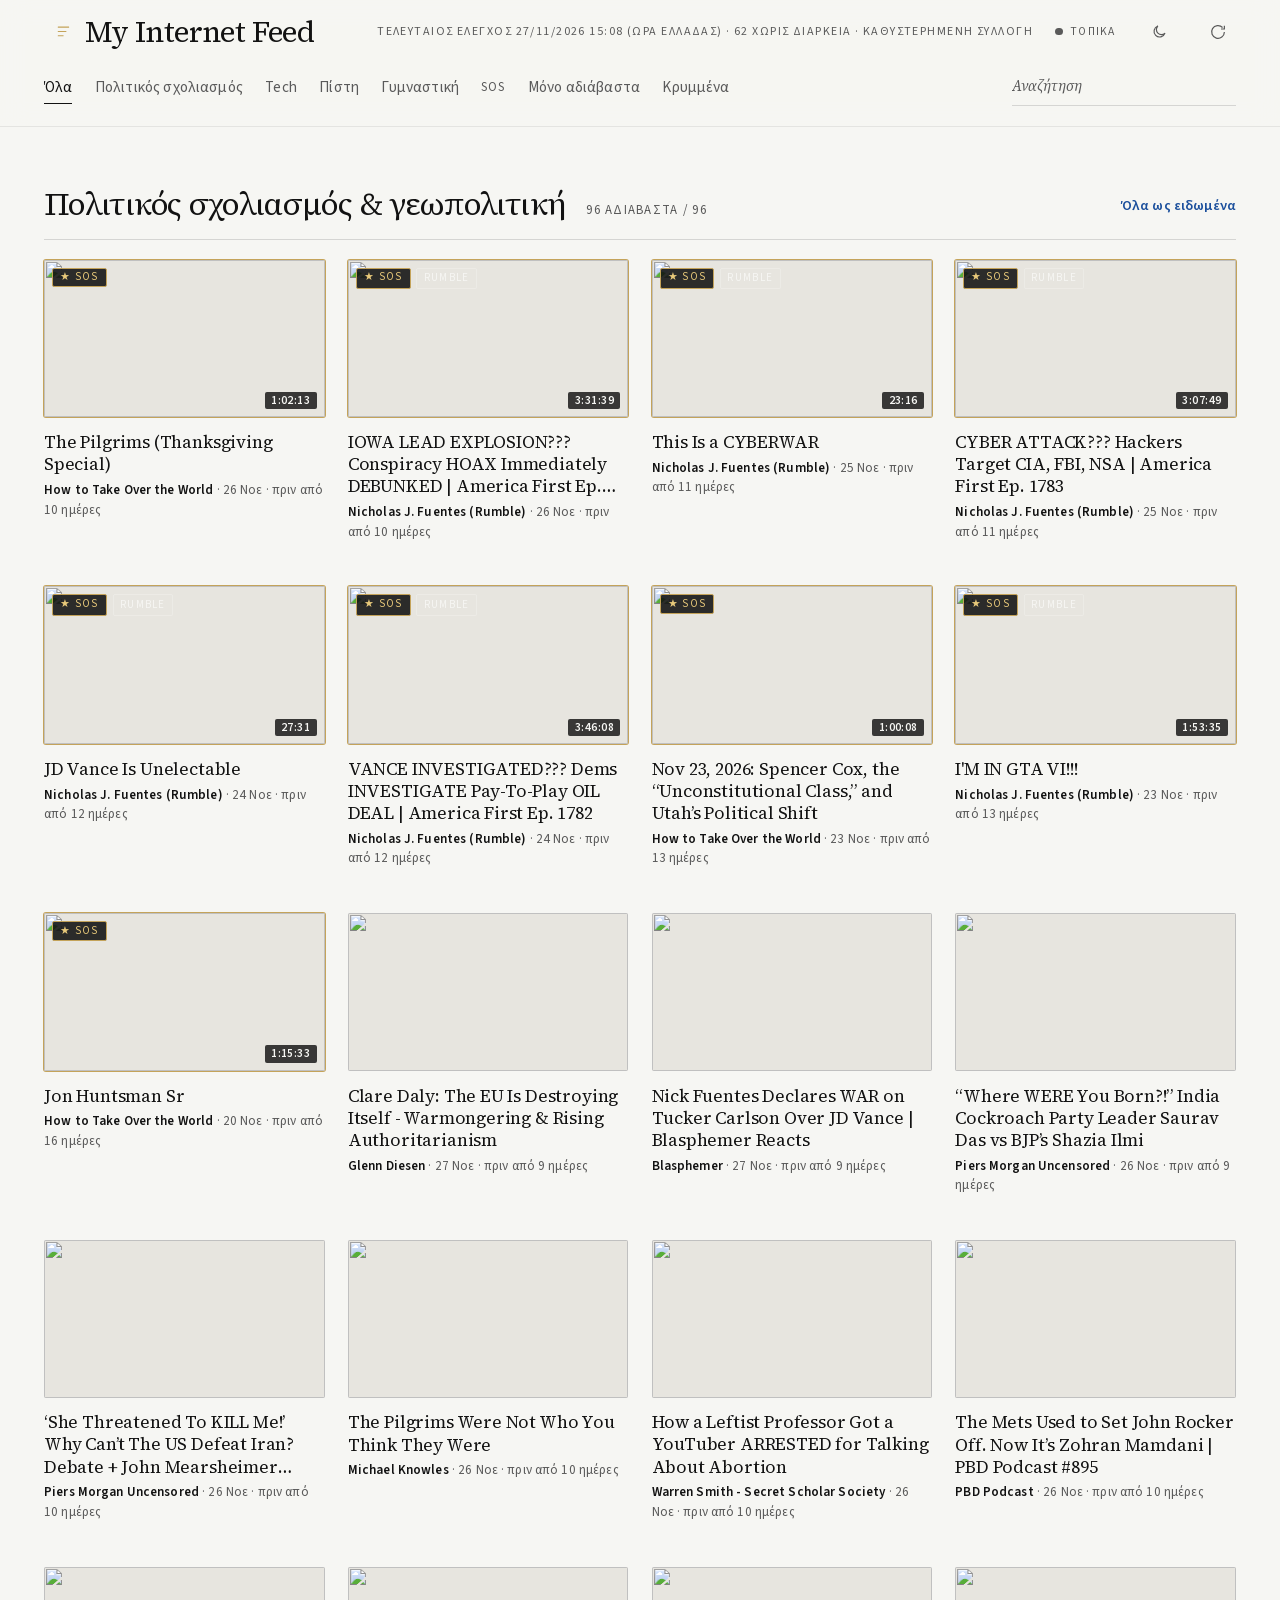
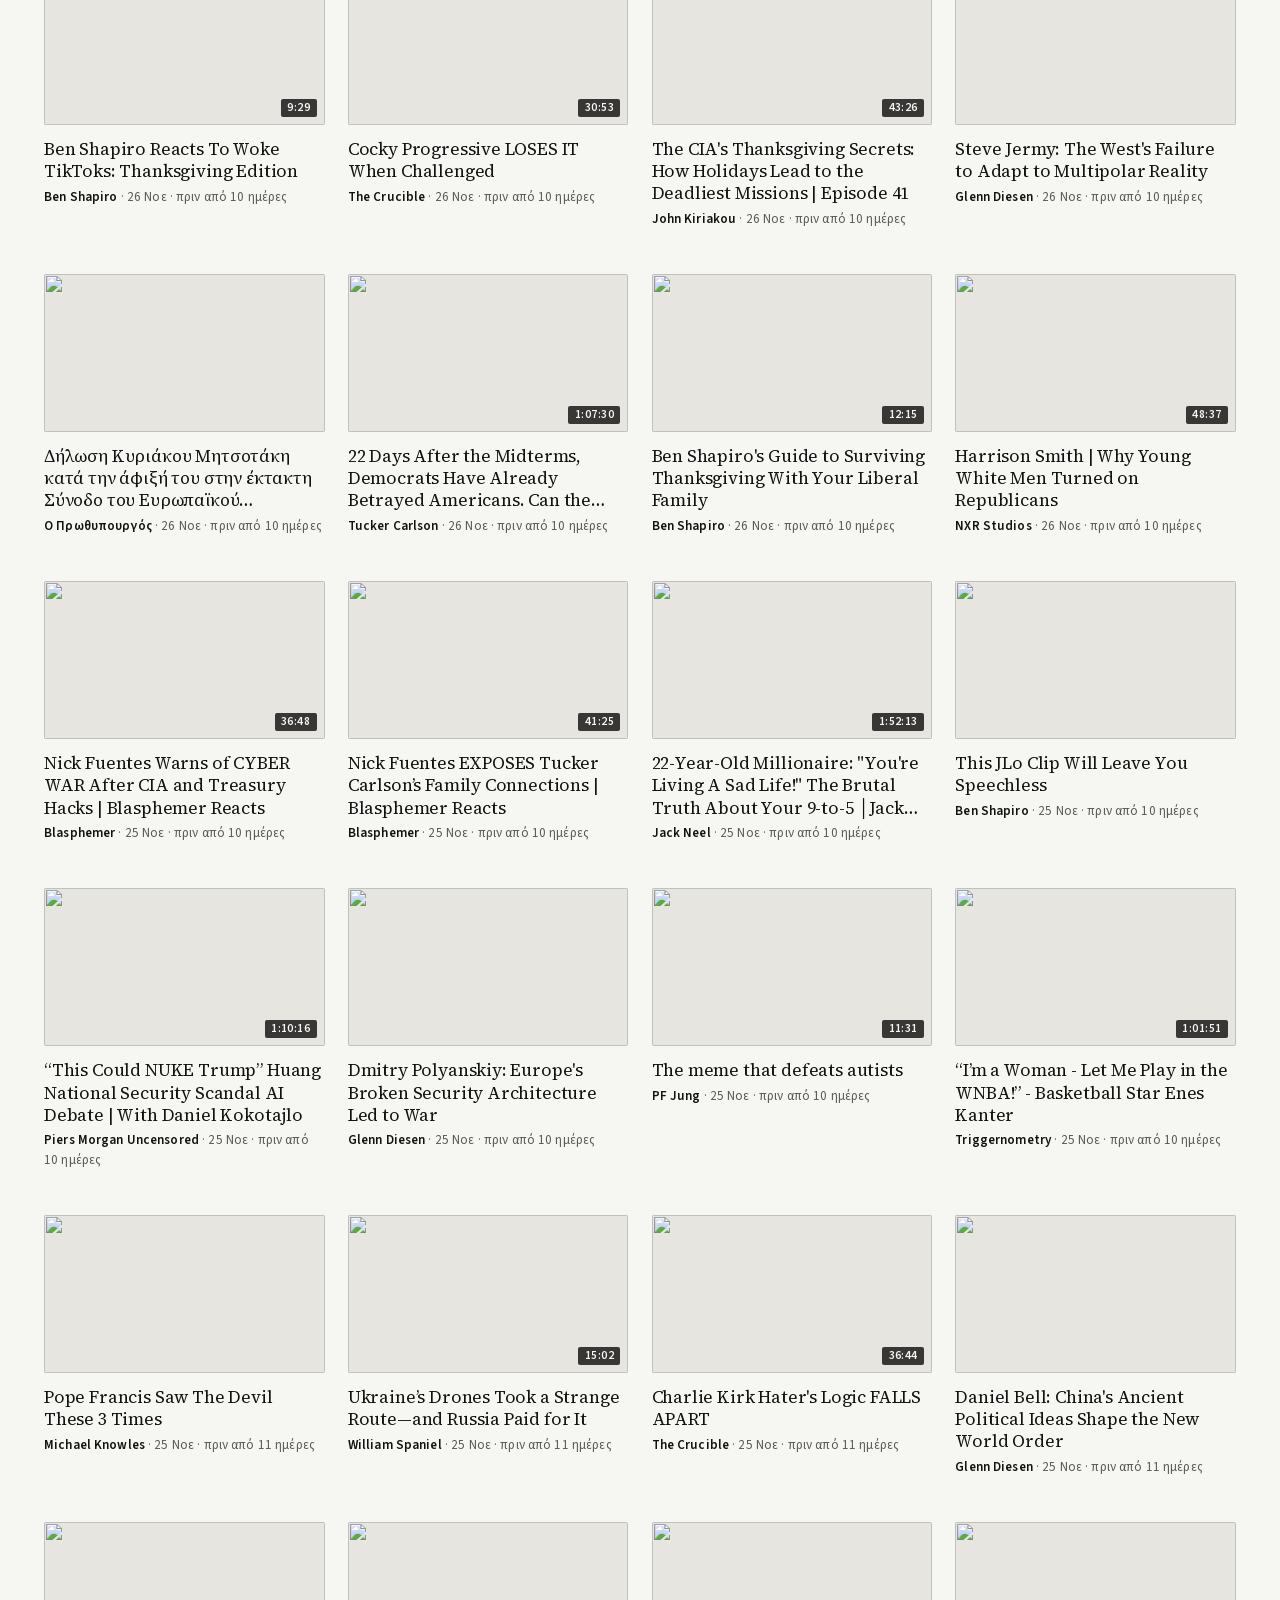
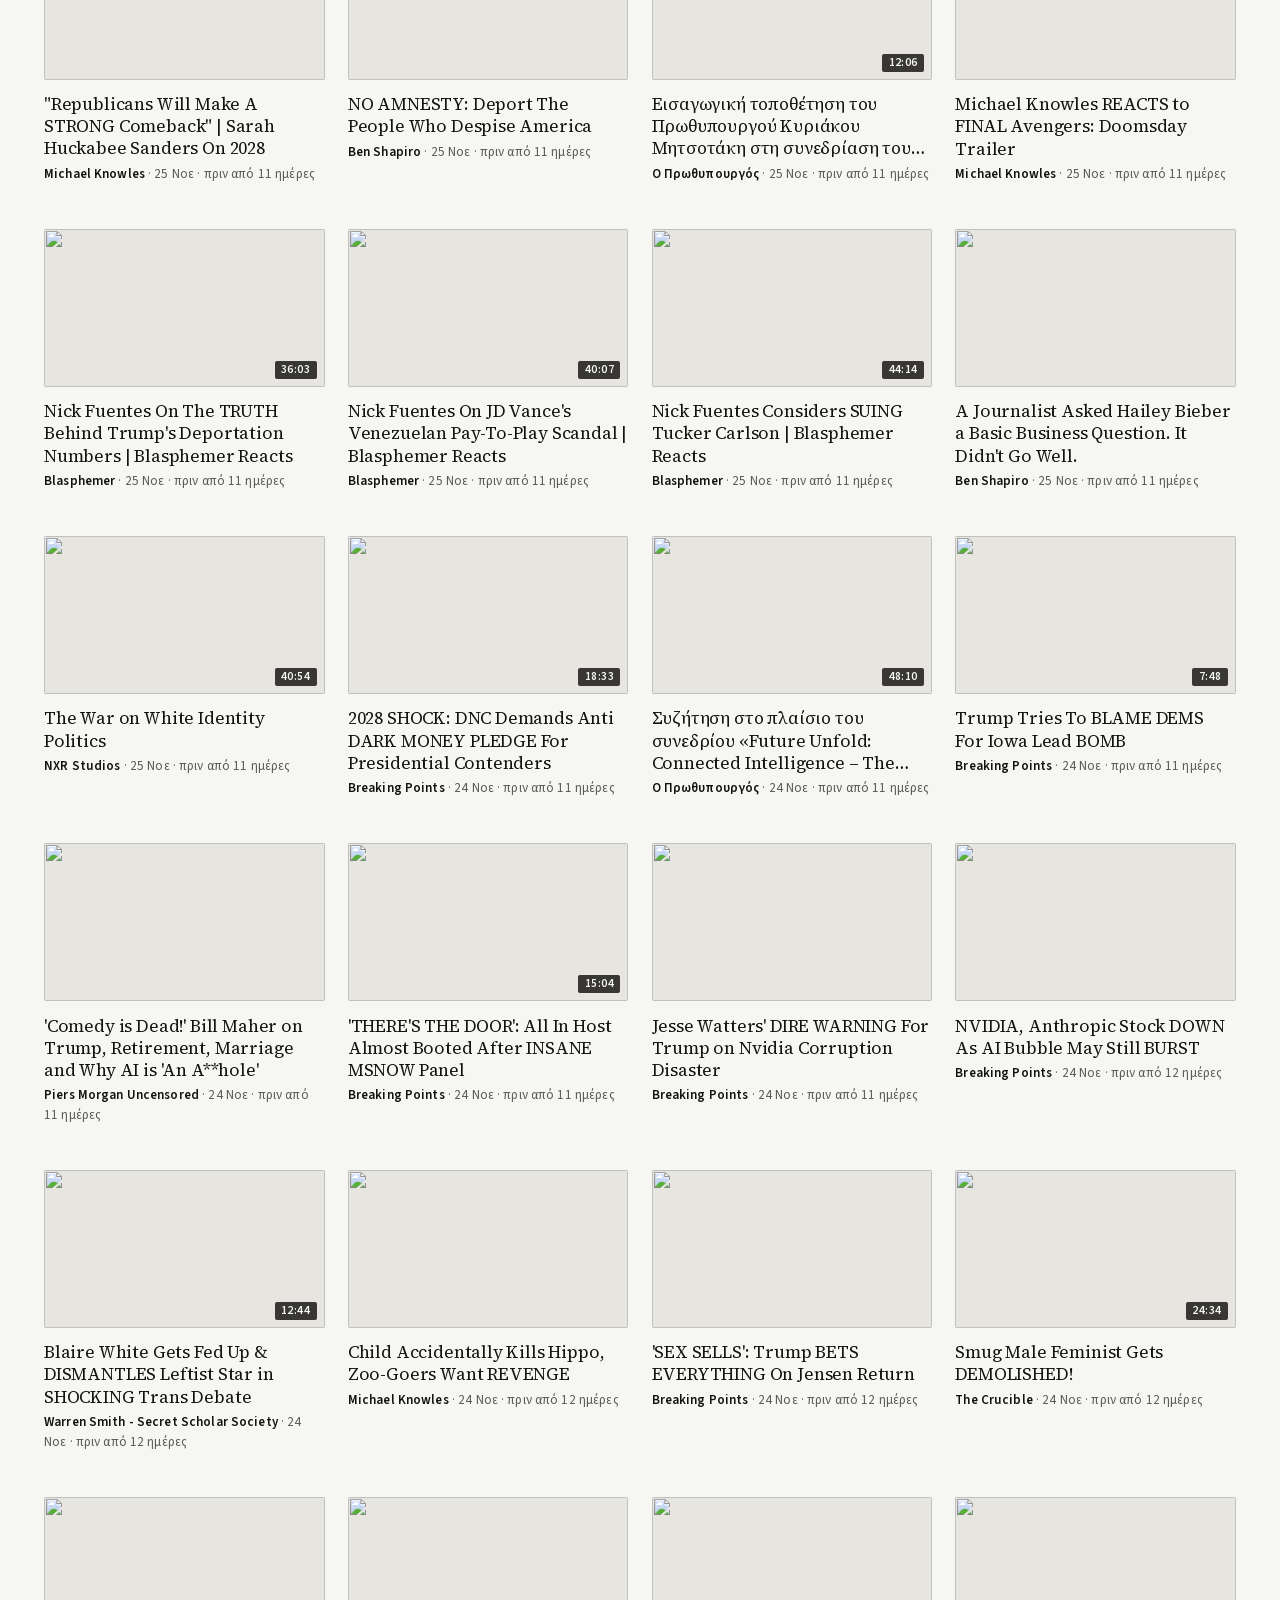
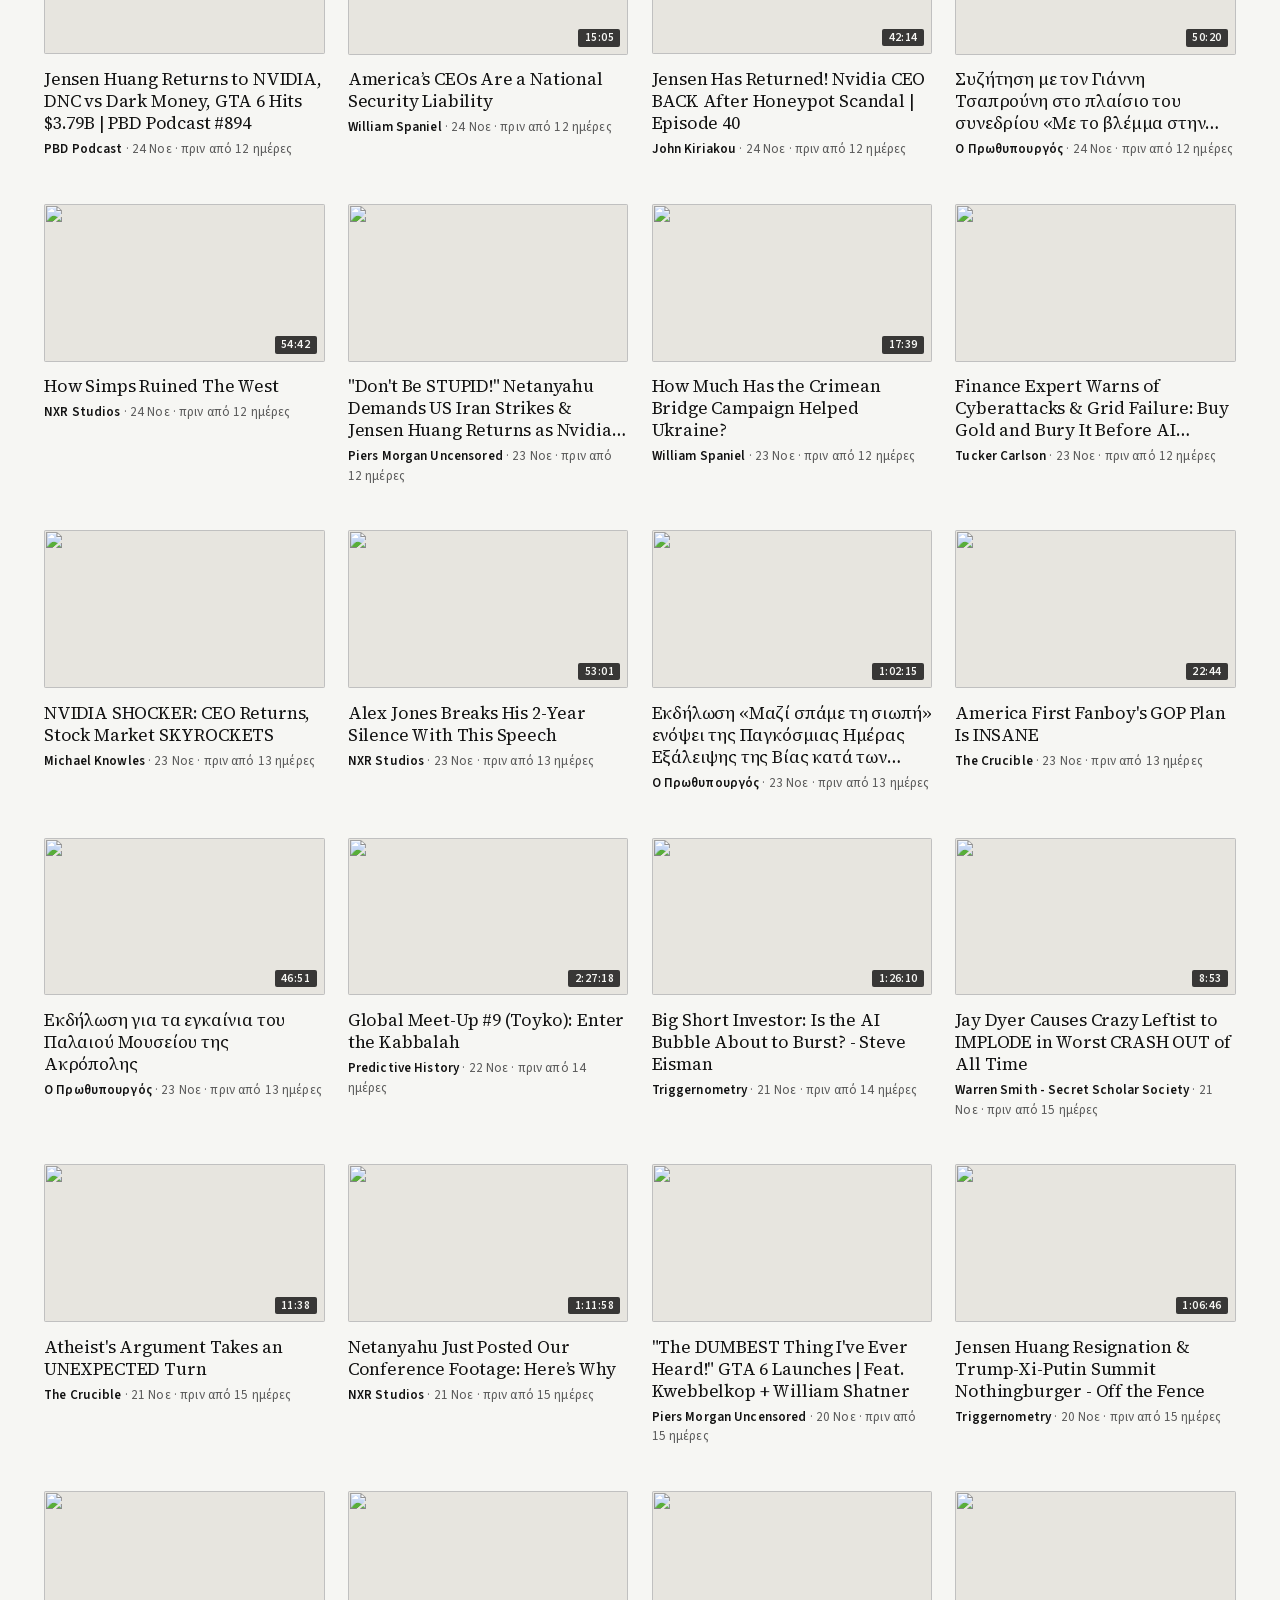
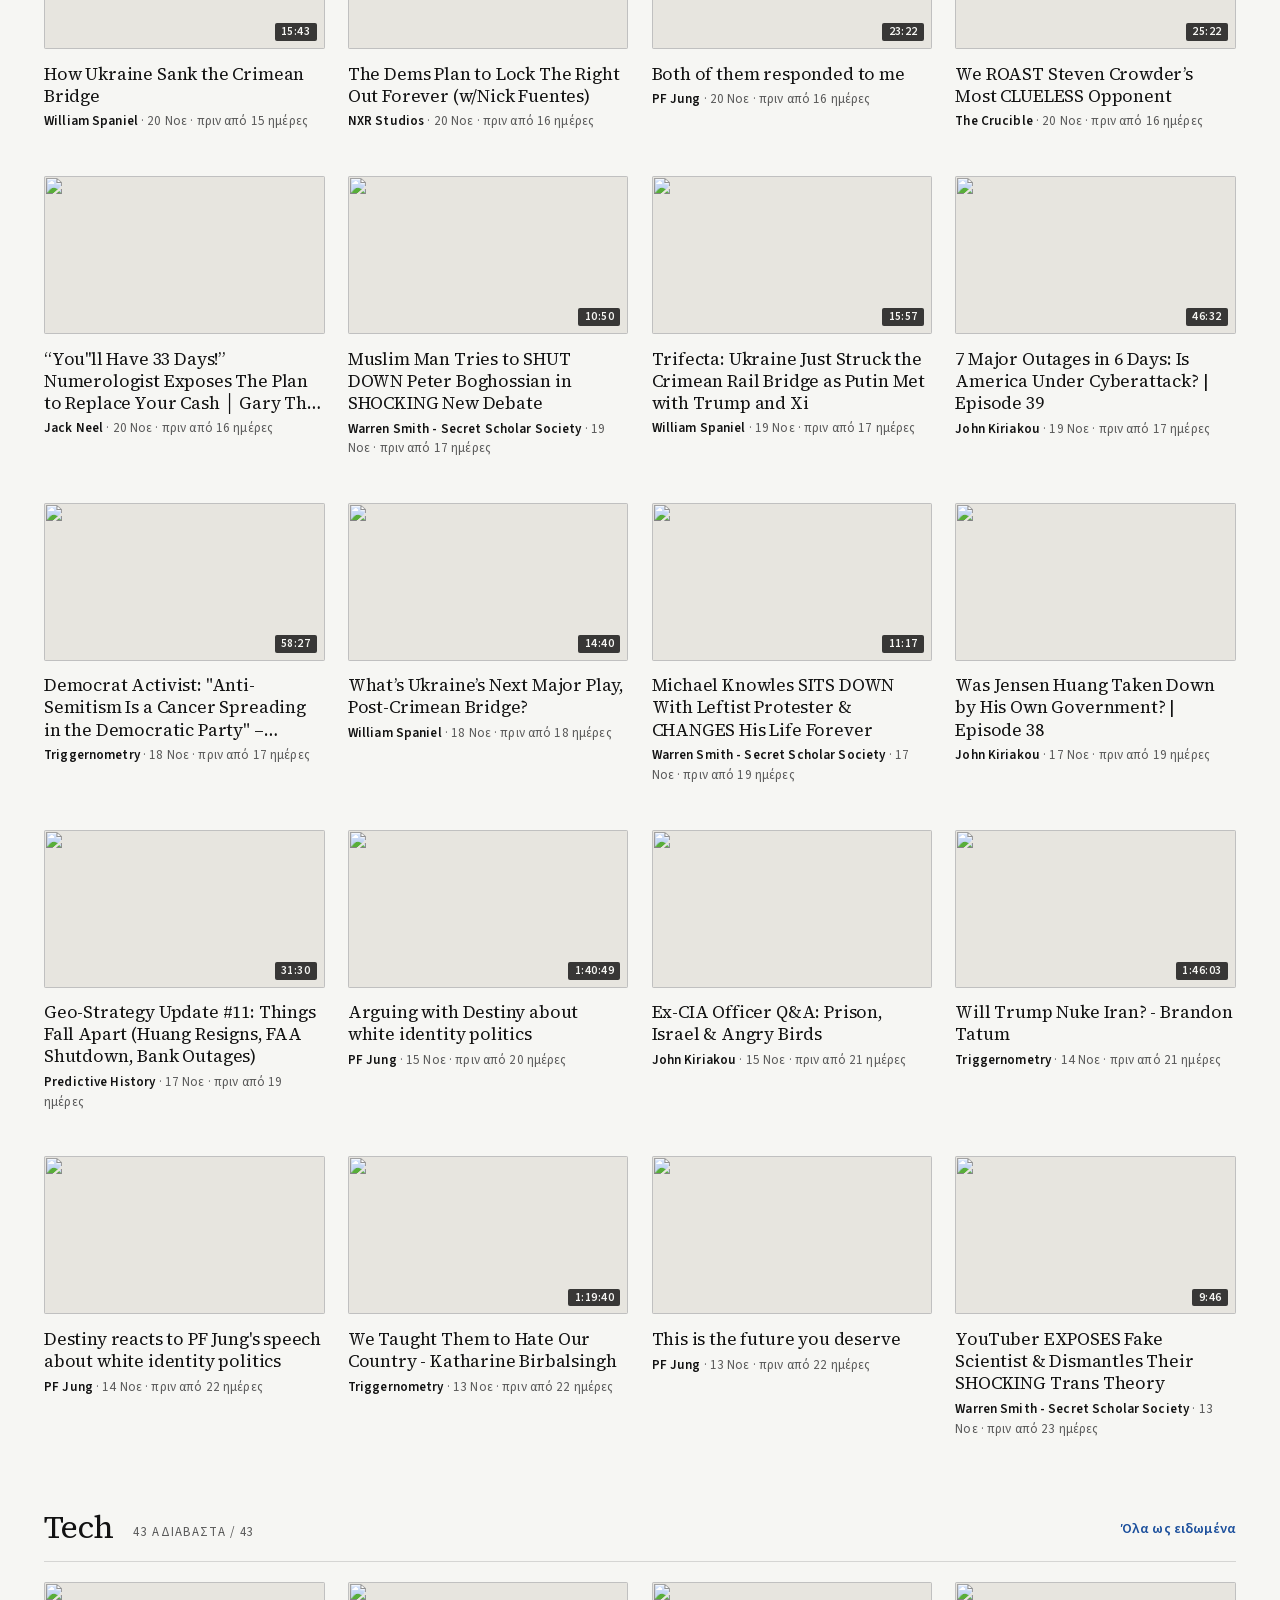
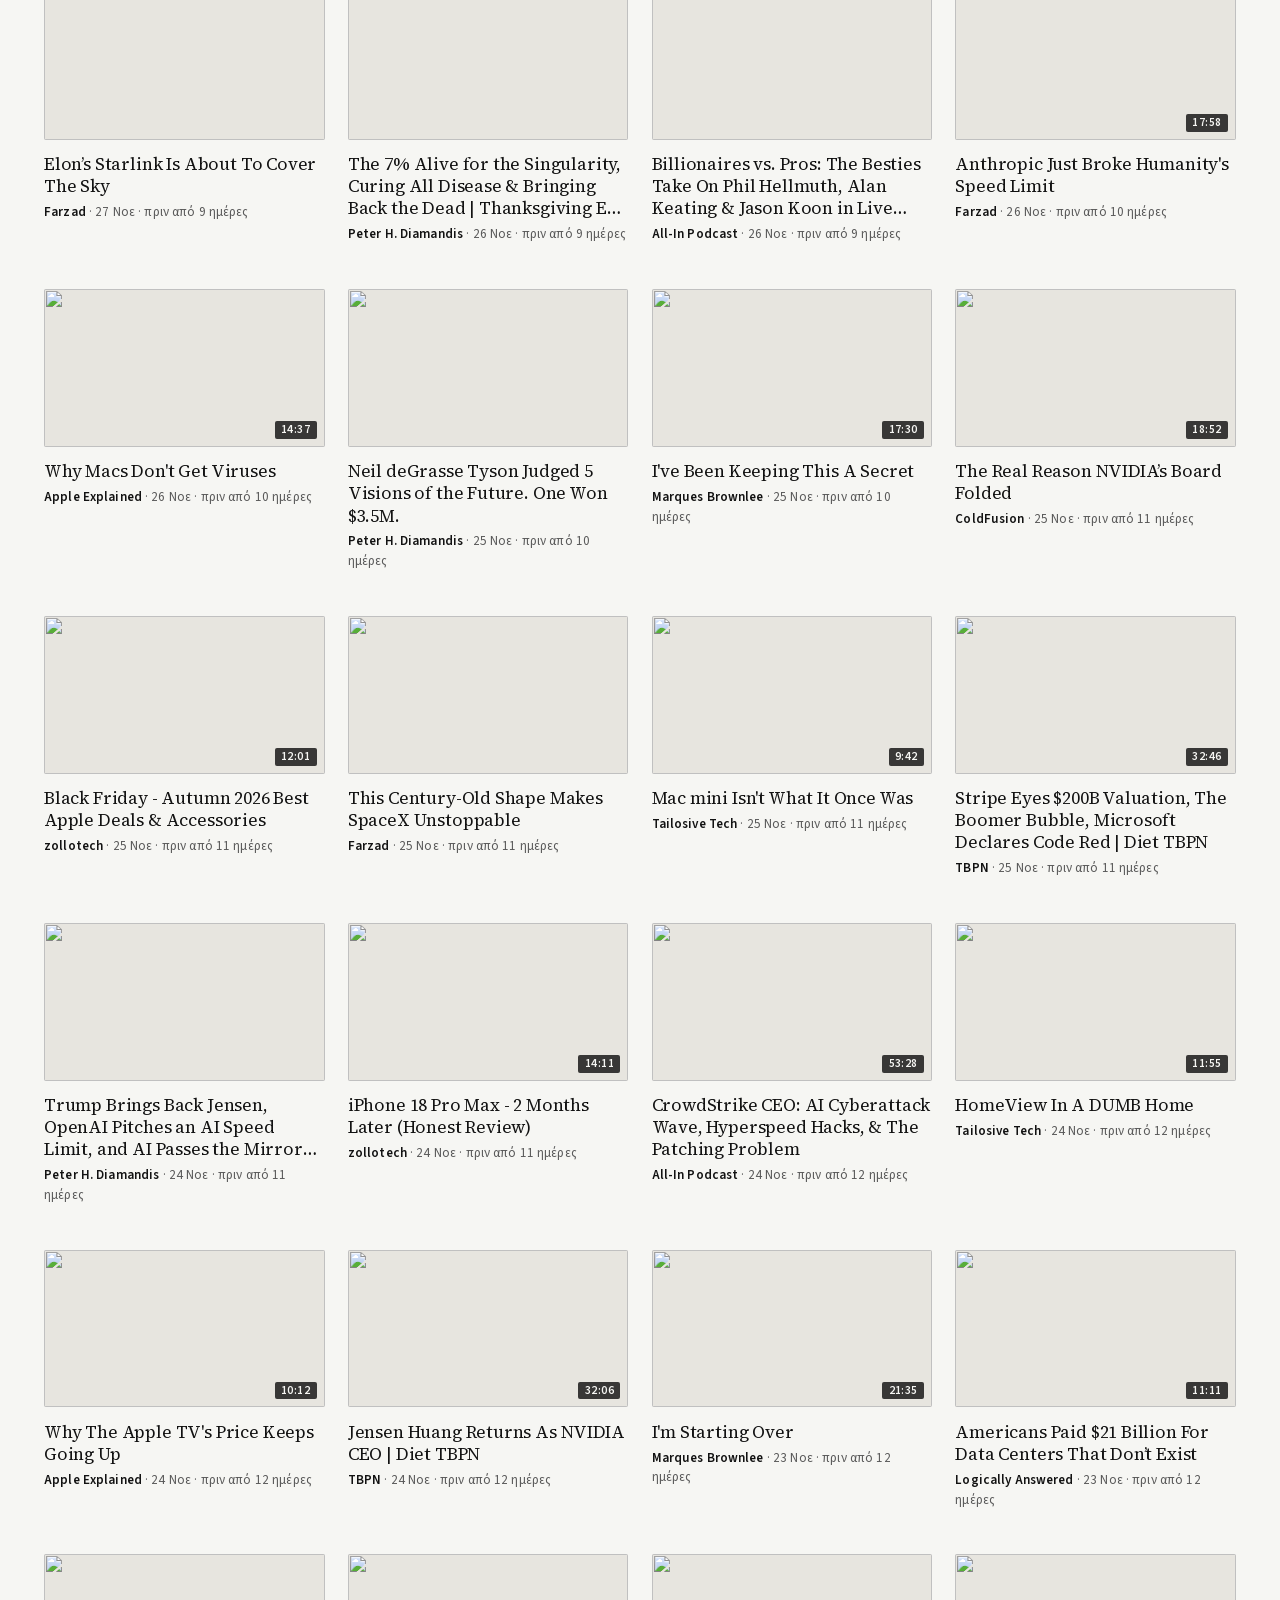
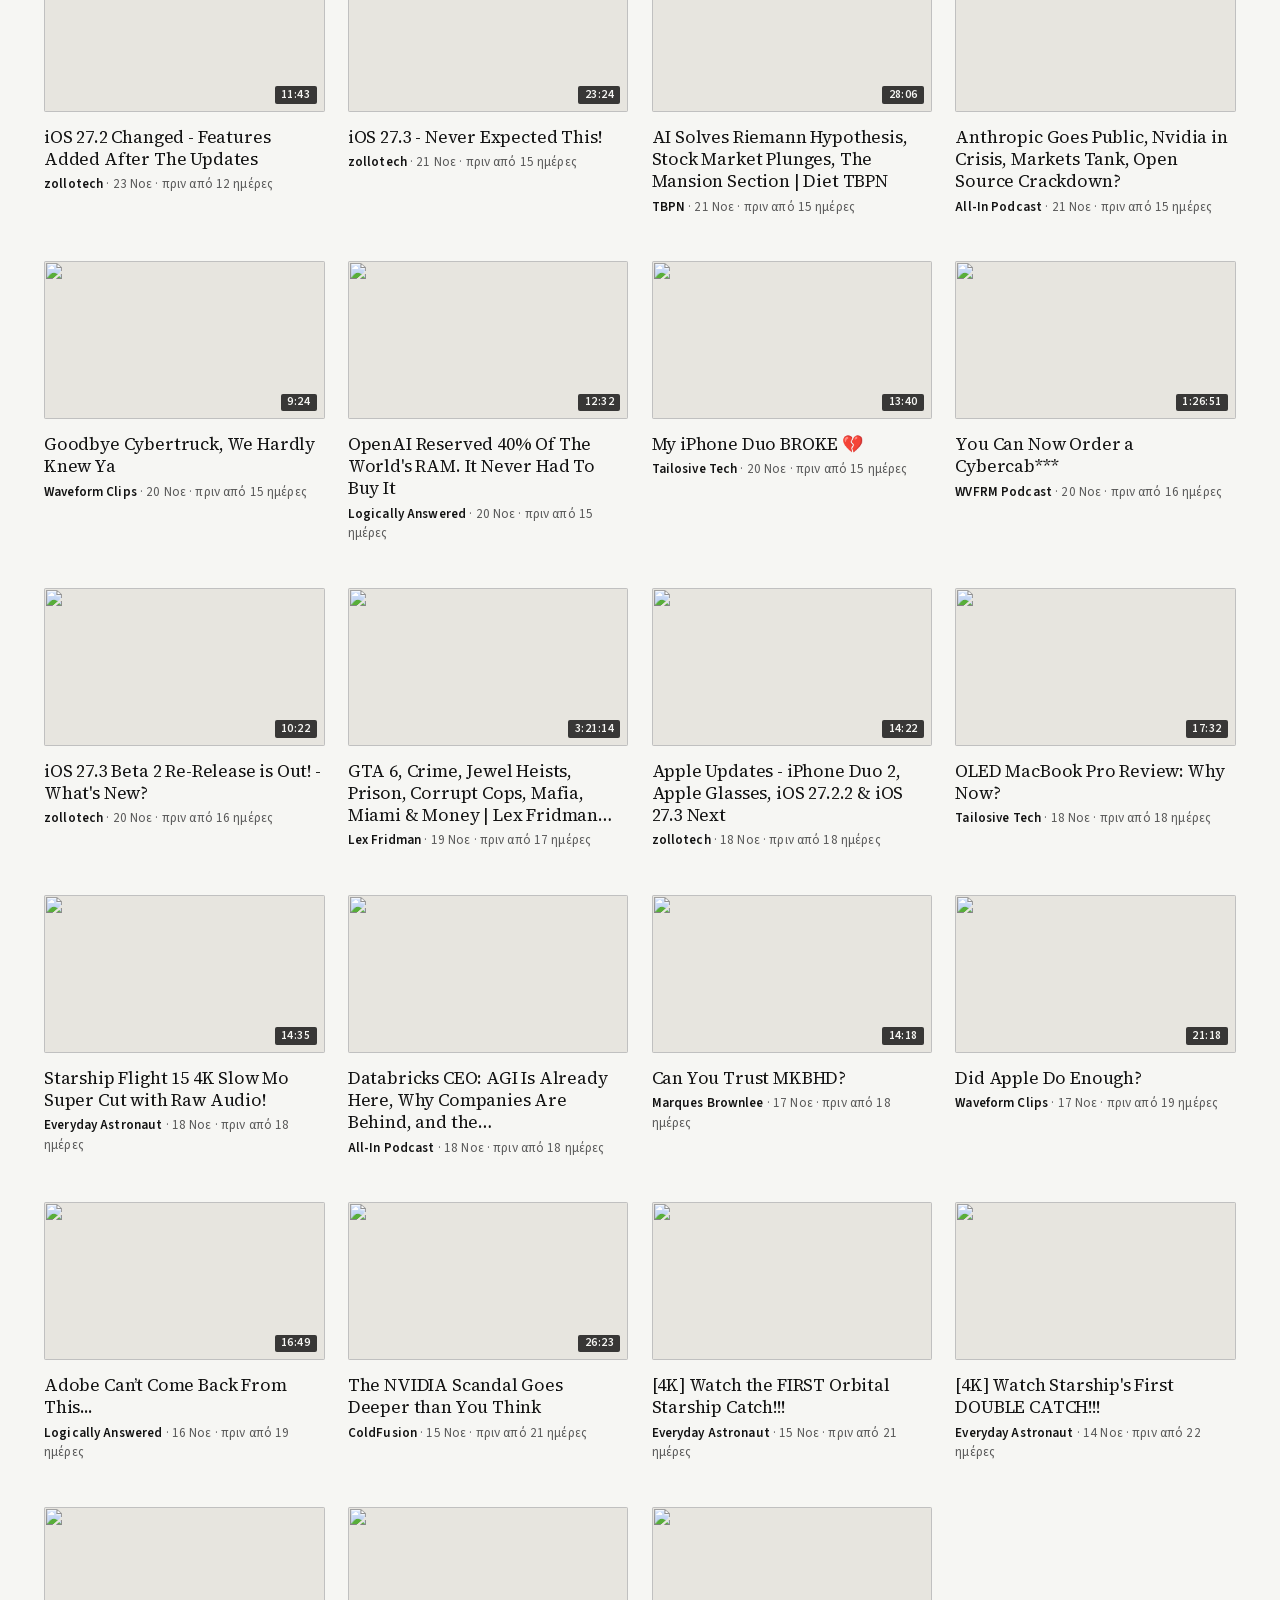
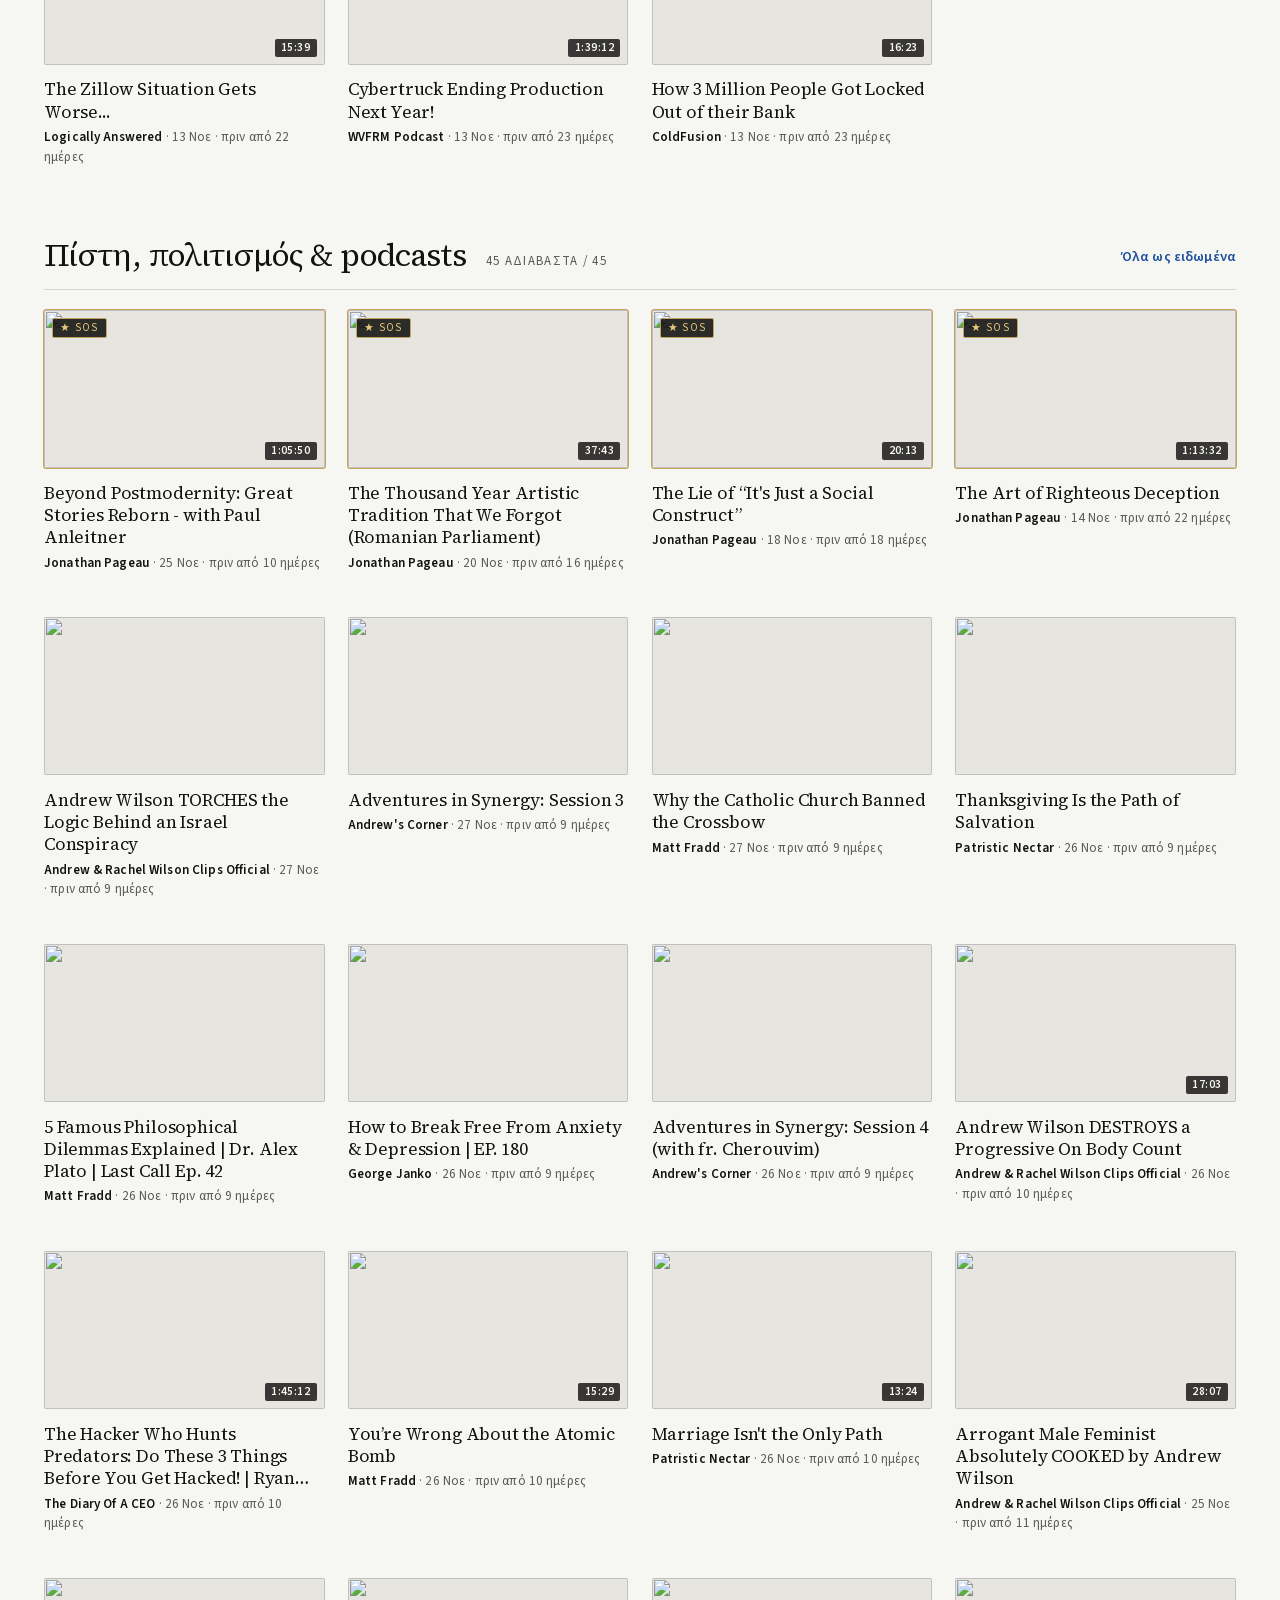
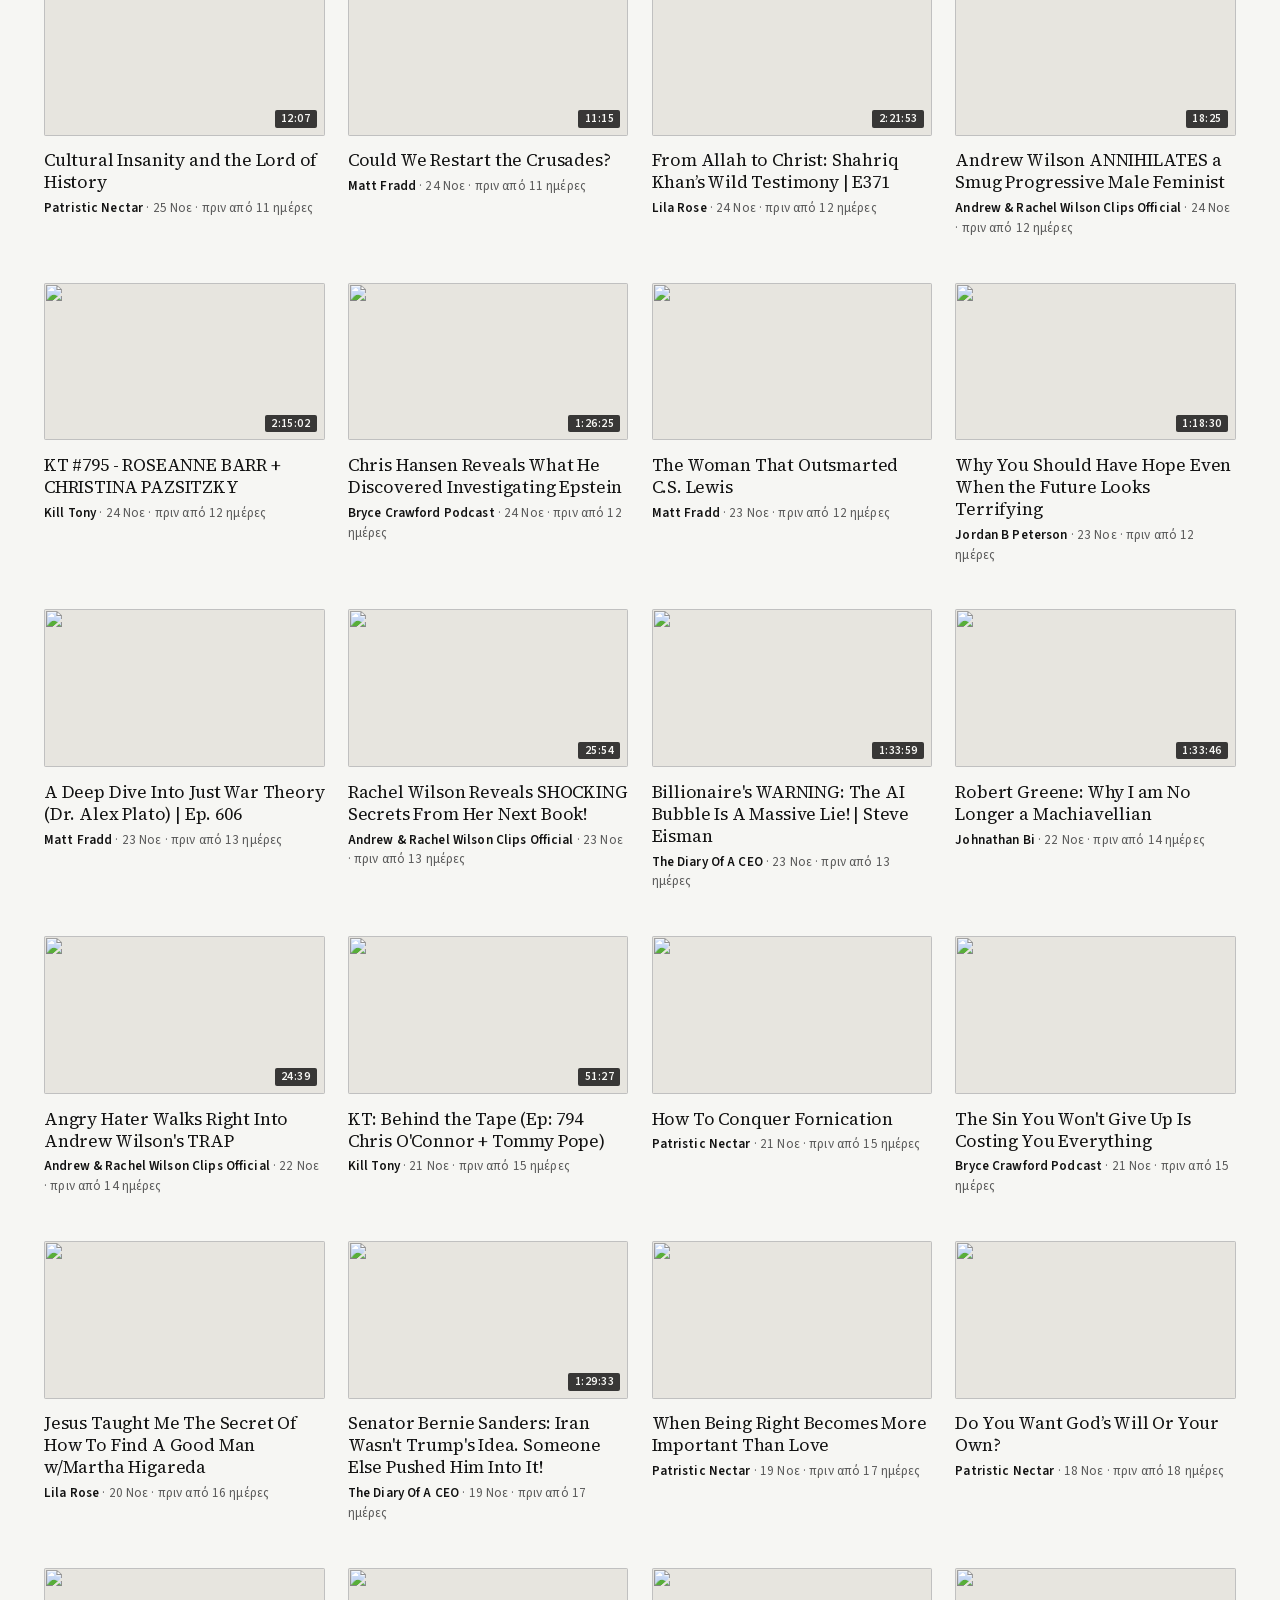
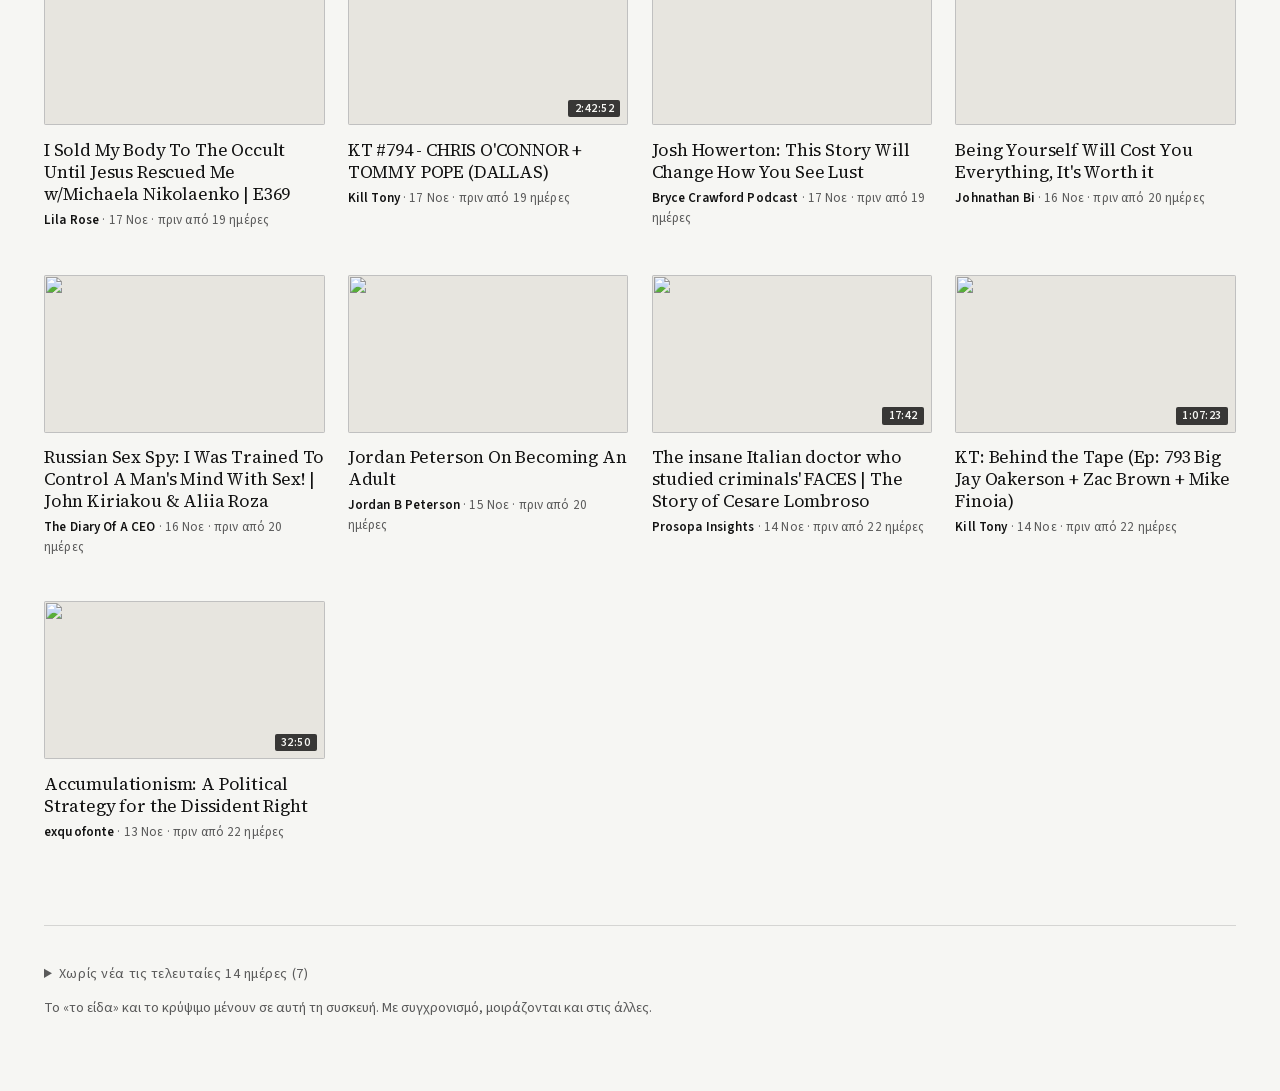
==== commit b585e6dc: "Refresh feed" ====
--- a/docs/index.html
+++ b/docs/index.html
@@ -379,7 +379,7 @@
     <p class="hint">Πρώτα φτιάξε ένα δωρεάν project στο Supabase, τρέξε το αρχείο <code>supabase-setup.sql</code> στο SQL Editor (βάζοντας το κλειδί εκεί που λέει <code>REPLACE_WITH_YOUR_SECRET</code>) και μετά κόλλησε εδώ το Project URL, το anon/publishable key (ποτέ το service_role ή secret key) και το ίδιο κλειδί. Χωρίς αυτά, όλα μένουν μόνο σε αυτή τη συσκευή.</p>
   </form>
 </div>
-<script id="d" type="application/json">{"generated": "2026-11-27T12:50:41Z", "days": 14, "channels": [{"id": "UCGX7nGXpz-CmO_Arg-cgJ7A", "title": "PBD Podcast", "group": "politics", "sos": false, "platform": "youtube", "url": "https://www.youtube.com/channel/UCGX7nGXpz-CmO_Arg-cgJ7A"}, {"id": "UCr4kgAUTFkGIwlWSodg43QA", "title": "Michael Knowles", "group": "politics", "sos": false, "platform": "youtube", "url": "https://www.youtube.com/channel/UCr4kgAUTFkGIwlWSodg43QA"}, {"id": "nickjfuentes", "title": "Nicholas J. Fuentes (Rumble)", "group": "politics", "sos": true, "platform": "rumble", "url": "https://rumble.com/c/nickjfuentes"}, {"id": "UCK1lj_X4rHyE9spGmL8CG8A", "title": "Blasphemer", "group": "politics", "sos": false, "platform": "youtube", "url": "https://www.youtube.com/channel/UCK1lj_X4rHyE9spGmL8CG8A"}, {"id": "UCDRIjKy6eZOvKtOELtTdeUA", "title": "Breaking Points", "group": "politics", "sos": false, "platform": "youtube", "url": "https://www.youtube.com/channel/UCDRIjKy6eZOvKtOELtTdeUA"}, {"id": "UCatt7TBjfBkiJWx8khav_Gg", "title": "Piers Morgan Uncensored", "group": "politics", "sos": false, "platform": "youtube", "url": "https://www.youtube.com/channel/UCatt7TBjfBkiJWx8khav_Gg"}, {"id": "UCGttrUON87gWfU6dMWm1fcA", "title": "Tucker Carlson", "group": "politics", "sos": false, "platform": "youtube", "url": "https://www.youtube.com/channel/UCGttrUON87gWfU6dMWm1fcA"}, {"id": "UC4iraTePkGIYUGDsOl85BCw", "title": "PF Jung", "group": "politics", "sos": false, "platform": "youtube", "url": "https://www.youtube.com/channel/UC4iraTePkGIYUGDsOl85BCw"}, {"id": "UCjHwKLu1KWaSxQ3wE3l7GqQ", "title": "NXR Studios", "group": "politics", "sos": false, "platform": "youtube", "url": "https://www.youtube.com/channel/UCjHwKLu1KWaSxQ3wE3l7GqQ"}, {"id": "UCnQC_G5Xsjhp9fEJKuIcrSw", "title": "Ben Shapiro", "group": "politics", "sos": false, "platform": "youtube", "url": "https://www.youtube.com/channel/UCnQC_G5Xsjhp9fEJKuIcrSw"}, {"id": "UC11aHtNnc5bEPLI4jf6mnYg", "title": "Predictive History", "group": "politics", "sos": false, "platform": "youtube", "url": "https://www.youtube.com/channel/UC11aHtNnc5bEPLI4jf6mnYg"}, {"id": "UCJDIGW0ywWw9Kh9_vtwqxXA", "title": "William Spaniel", "group": "politics", "sos": false, "platform": "youtube", "url": "https://www.youtube.com/channel/UCJDIGW0ywWw9Kh9_vtwqxXA"}, {"id": "UCI8-BBeAzoFnVuXcJzSqzDQ", "title": "Lines on Maps Extra", "group": "politics", "sos": false, "platform": "youtube", "url": "https://www.youtube.com/channel/UCI8-BBeAzoFnVuXcJzSqzDQ"}, {"id": "UCiFpwKZAaXxGGE-mrQ1-QMA", "title": "Kyriakos Mitsotakis", "group": "politics", "sos": false, "platform": "youtube", "url": "https://www.youtube.com/channel/UCiFpwKZAaXxGGE-mrQ1-QMA"}, {"id": "UC7-Bkk95NxBaHIwv5dupGEg", "title": "Ο Πρωθυπουργός", "group": "politics", "sos": false, "platform": "youtube", "url": "https://www.youtube.com/channel/UC7-Bkk95NxBaHIwv5dupGEg"}, {"id": "UCPgJddP_Y3BHo_8bG0G1TCA", "title": "Yanis Varoufakis", "group": "politics", "sos": false, "platform": "youtube", "url": "https://www.youtube.com/channel/UCPgJddP_Y3BHo_8bG0G1TCA"}, {"id": "UCcElhVVk9ynDL4zkP-eGsfA", "title": "The Crucible", "group": "politics", "sos": false, "platform": "youtube", "url": "https://www.youtube.com/channel/UCcElhVVk9ynDL4zkP-eGsfA"}, {"id": "UCVnBaemGSz05OUyKmQjIJSA", "title": "Warren Smith - Secret Scholar Society", "group": "politics", "sos": false, "platform": "youtube", "url": "https://www.youtube.com/channel/UCVnBaemGSz05OUyKmQjIJSA"}, {"id": "UCTRleCmHmVDQIUeoB52fWyg", "title": "How to Take Over the World", "group": "politics", "sos": true, "platform": "youtube", "url": "https://www.youtube.com/channel/UCTRleCmHmVDQIUeoB52fWyg"}, {"id": "UCFRCiFkWWJN2rO6dsKU9-1A", "title": "Jack Neel", "group": "politics", "sos": false, "platform": "youtube", "url": "https://www.youtube.com/channel/UCFRCiFkWWJN2rO6dsKU9-1A"}, {"id": "UCyFoulEppT3kYN_cSt11M8Q", "title": "John Kiriakou", "group": "politics", "sos": false, "platform": "youtube", "url": "https://www.youtube.com/channel/UCyFoulEppT3kYN_cSt11M8Q"}, {"id": "UCIVecQghDE0Ot-ubxbV_GPw", "title": "Trevorsinstinct", "group": "fitness", "sos": false, "platform": "youtube", "url": "https://www.youtube.com/channel/UCIVecQghDE0Ot-ubxbV_GPw"}, {"id": "UCa962e5dqRMO1nUldwaaRMw", "title": "Tailosive Tech", "group": "tech", "sos": false, "platform": "youtube", "url": "https://www.youtube.com/channel/UCa962e5dqRMO1nUldwaaRMw"}, {"id": "UCgbyN_o-Guwpyqfuuz3pyIw", "title": "Farzad", "group": "tech", "sos": false, "platform": "youtube", "url": "https://www.youtube.com/channel/UCgbyN_o-Guwpyqfuuz3pyIw"}, {"id": "UCBJycsmduvYEL83R_U4JriQ", "title": "Marques Brownlee", "group": "tech", "sos": false, "platform": "youtube", "url": "https://www.youtube.com/channel/UCBJycsmduvYEL83R_U4JriQ"}, {"id": "UCSHZKyawb77ixDdsGog4iWA", "title": "Lex Fridman", "group": "tech", "sos": false, "platform": "youtube", "url": "https://www.youtube.com/channel/UCSHZKyawb77ixDdsGog4iWA"}, {"id": "UCfw2hvuj40AChU7n-N-PRHA", "title": "Apple Explained", "group": "tech", "sos": false, "platform": "youtube", "url": "https://www.youtube.com/channel/UCfw2hvuj40AChU7n-N-PRHA"}, {"id": "UC4QZ_LsYcvcq7qOsOhpAX4A", "title": "ColdFusion", "group": "tech", "sos": false, "platform": "youtube", "url": "https://www.youtube.com/channel/UC4QZ_LsYcvcq7qOsOhpAX4A"}, {"id": "UC6uKrU_WqJ1R2HMTY3LIx5Q", "title": "Everyday Astronaut", "group": "tech", "sos": false, "platform": "youtube", "url": "https://www.youtube.com/channel/UC6uKrU_WqJ1R2HMTY3LIx5Q"}, {"id": "UCZRoNJu1OszFqABP8AuJIuw", "title": "Logically Answered", "group": "tech", "sos": false, "platform": "youtube", "url": "https://www.youtube.com/channel/UCZRoNJu1OszFqABP8AuJIuw"}, {"id": "UCiQMYozSSTkJ2twtZM1bG9w", "title": "zollotech", "group": "tech", "sos": false, "platform": "youtube", "url": "https://www.youtube.com/channel/UCiQMYozSSTkJ2twtZM1bG9w"}, {"id": "UC-DRzaGnL_vtBUpCFH5M0tg", "title": "TBPN", "group": "tech", "sos": false, "platform": "youtube", "url": "https://www.youtube.com/channel/UC-DRzaGnL_vtBUpCFH5M0tg"}, {"id": "UCvxm0qTrGN_1LMYgUaftWyQ", "title": "Peter H. Diamandis", "group": "tech", "sos": false, "platform": "youtube", "url": "https://www.youtube.com/channel/UCvxm0qTrGN_1LMYgUaftWyQ"}, {"id": "UCESLZhusAkFfsNsApnjF_Cg", "title": "All-In Podcast", "group": "tech", "sos": false, "platform": "youtube", "url": "https://www.youtube.com/channel/UCESLZhusAkFfsNsApnjF_Cg"}, {"id": "UCEcrRXW3oEYfUctetZTAWLw", "title": "WVFRM Podcast", "group": "tech", "sos": false, "platform": "youtube", "url": "https://www.youtube.com/channel/UCEcrRXW3oEYfUctetZTAWLw"}, {"id": "UCc_ycus0q7DSd85ZkmEY5ig", "title": "Waveform Clips", "group": "tech", "sos": false, "platform": "youtube", "url": "https://www.youtube.com/channel/UCc_ycus0q7DSd85ZkmEY5ig"}, {"id": "UCGq-a57w-aPwyi3pW7XLiHw", "title": "The Diary Of A CEO", "group": "faith", "sos": false, "platform": "youtube", "url": "https://www.youtube.com/channel/UCGq-a57w-aPwyi3pW7XLiHw"}, {"id": "UCE63fBeQIoJ2P2mlBkQDchA", "title": "Bryce Crawford Podcast", "group": "faith", "sos": false, "platform": "youtube", "url": "https://www.youtube.com/channel/UCE63fBeQIoJ2P2mlBkQDchA"}, {"id": "UCaJiHWcjkaZRpwP_PEXCT5Q", "title": "Lila Rose", "group": "faith", "sos": false, "platform": "youtube", "url": "https://www.youtube.com/channel/UCaJiHWcjkaZRpwP_PEXCT5Q"}, {"id": "UCtCTSf3UwRU14nYWr_xm-dQ", "title": "Jonathan Pageau", "group": "faith", "sos": true, "platform": "youtube", "url": "https://www.youtube.com/channel/UCtCTSf3UwRU14nYWr_xm-dQ"}, {"id": "UCL_f53ZEJxp8TtlOkHwMV9Q", "title": "Jordan B Peterson", "group": "faith", "sos": false, "platform": "youtube", "url": "https://www.youtube.com/channel/UCL_f53ZEJxp8TtlOkHwMV9Q"}, {"id": "UClh4JeqYB1QN6f1h_bzmEng", "title": "Matt Fradd", "group": "faith", "sos": false, "platform": "youtube", "url": "https://www.youtube.com/channel/UClh4JeqYB1QN6f1h_bzmEng"}, {"id": "UCz72pwrQRTXibU14NmHep8w", "title": "Patristic Nectar", "group": "faith", "sos": false, "platform": "youtube", "url": "https://www.youtube.com/channel/UCz72pwrQRTXibU14NmHep8w"}, {"id": "UCDQA1MFV_AIYweqgsECFK3g", "title": "Andrew's Corner", "group": "faith", "sos": false, "platform": "youtube", "url": "https://www.youtube.com/channel/UCDQA1MFV_AIYweqgsECFK3g"}, {"id": "UCLjBCYil92x3SYtHrvr3Pew", "title": "George Janko", "group": "faith", "sos": false, "platform": "youtube", "url": "https://www.youtube.com/channel/UCLjBCYil92x3SYtHrvr3Pew"}, {"id": "UC7TVnXaSV0ChsabklKRqBeQ", "title": "Wōden’s Kin", "group": "faith", "sos": false, "platform": "youtube", "url": "https://www.youtube.com/channel/UC7TVnXaSV0ChsabklKRqBeQ"}, {"id": "UC9B0gB2OhmAPqdvmnePShew", "title": "exquofonte", "group": "faith", "sos": false, "platform": "youtube", "url": "https://www.youtube.com/channel/UC9B0gB2OhmAPqdvmnePShew"}, {"id": "UCWPK47-mTBiFFYtqINWjEGA", "title": "Prosopa Insights", "group": "faith", "sos": false, "platform": "youtube", "url": "https://www.youtube.com/channel/UCWPK47-mTBiFFYtqINWjEGA"}, {"id": "UCmTL0Xu28m6xk35qATkNIYQ", "title": "Tim Stiefler", "group": "faith", "sos": false, "platform": "youtube", "url": "https://www.youtube.com/channel/UCmTL0Xu28m6xk35qATkNIYQ"}, {"id": "UCwzCMiicL-hBUzyjWiJaseg", "title": "Kill Tony", "group": "faith", "sos": false, "platform": "youtube", "url": "https://www.youtube.com/channel/UCwzCMiicL-hBUzyjWiJaseg"}, {"id": "UCgWUV0qVZJ6TYgf2eQbq7ww", "title": "Andrew & Rachel Wilson Clips Official", "group": "faith", "sos": false, "platform": "youtube", "url": "https://www.youtube.com/channel/UCgWUV0qVZJ6TYgf2eQbq7ww"}, {"id": "UCUBj_5pwQZaoXfBrEQQbADw", "title": "Chase Hughes", "group": "faith", "sos": false, "platform": "youtube", "url": "https://www.youtube.com/channel/UCUBj_5pwQZaoXfBrEQQbADw"}, {"id": "UCCrl9a26fDCZvofnCnA5A8g", "title": "Johnathan Bi", "group": "faith", "sos": false, "platform": "youtube", "url": "https://www.youtube.com/channel/UCCrl9a26fDCZvofnCnA5A8g"}, {"id": "UC7oPkqeHTwuOZ5CZ-R9f-6w", "title": "Triggernometry", "group": "politics", "sos": false, "platform": "youtube", "url": "https://www.youtube.com/@triggerpod"}], "videos": [{"id": "yt:k89iZHMHTXo", "title": "The Mets Used to Set John Rocker Off. Now It’s Zohran Mamdani | PBD Podcast #895", "ch": "PBD Podcast", "chid": "UCGX7nGXpz-CmO_Arg-cgJ7A", "platform": "youtube", "date": "2026-11-26T16:00:32Z", "dur": null, "live": false, "metadata_pending": true, "classification_verified": true, "url": "https://www.youtube.com/watch?v=k89iZHMHTXo", "thumb": "https://i.ytimg.com/vi/k89iZHMHTXo/mqdefault.jpg"}, {"id": "yt:XPLS5_T51no", "title": "Jensen Huang Returns to NVIDIA, DNC vs Dark Money, GTA 6 Hits $3.79B | PBD Podcast #894", "ch": "PBD Podcast", "chid": "UCGX7nGXpz-CmO_Arg-cgJ7A", "platform": "youtube", "date": "2026-11-24T16:39:19Z", "dur": null, "live": false, "metadata_pending": true, "classification_verified": true, "url": "https://www.youtube.com/watch?v=XPLS5_T51no", "thumb": "https://i.ytimg.com/vi/XPLS5_T51no/mqdefault.jpg"}, {"id": "yt:1n7JcpKNQnI", "title": "The Pilgrims Were Not Who You Think They Were", "ch": "Michael Knowles", "chid": "UCr4kgAUTFkGIwlWSodg43QA", "platform": "youtube", "date": "2026-11-26T17:00:37Z", "dur": null, "live": false, "metadata_pending": true, "classification_verified": true, "url": "https://www.youtube.com/watch?v=1n7JcpKNQnI", "thumb": "https://i.ytimg.com/vi/1n7JcpKNQnI/mqdefault.jpg"}, {"id": "yt:pDaGq7Q8vW0", "title": "Pope Francis Saw The Devil These 3 Times", "ch": "Michael Knowles", "chid": "UCr4kgAUTFkGIwlWSodg43QA", "platform": "youtube", "date": "2026-11-25T17:00:08Z", "dur": null, "live": false, "metadata_pending": true, "classification_verified": true, "url": "https://www.youtube.com/watch?v=pDaGq7Q8vW0", "thumb": "https://i.ytimg.com/vi/pDaGq7Q8vW0/mqdefault.jpg"}, {"id": "yt:uVHIjflsGzs", "title": "\"Republicans Will Make A STRONG Comeback\" | Sarah Huckabee Sanders On 2028", "ch": "Michael Knowles", "chid": "UCr4kgAUTFkGIwlWSodg43QA", "platform": "youtube", "date": "2026-11-25T12:00:18Z", "dur": null, "live": false, "metadata_pending": true, "classification_verified": true, "url": "https://www.youtube.com/watch?v=uVHIjflsGzs", "thumb": "https://i.ytimg.com/vi/uVHIjflsGzs/mqdefault.jpg"}, {"id": "yt:Y8qHhs5b000", "title": "Michael Knowles REACTS to FINAL Avengers: Doomsday Trailer", "ch": "Michael Knowles", "chid": "UCr4kgAUTFkGIwlWSodg43QA", "platform": "youtube", "date": "2026-11-24T23:30:02Z", "dur": null, "live": false, "metadata_pending": true, "classification_verified": true, "url": "https://www.youtube.com/watch?v=Y8qHhs5b000", "thumb": "https://i.ytimg.com/vi/Y8qHhs5b000/mqdefault.jpg"}, {"id": "yt:k1Z4lw5ftpk", "title": "Child Accidentally Kills Hippo, Zoo-Goers Want REVENGE", "ch": "Michael Knowles", "chid": "UCr4kgAUTFkGIwlWSodg43QA", "platform": "youtube", "date": "2026-11-24T17:15:08Z", "dur": null, "live": false, "metadata_pending": true, "classification_verified": true, "url": "https://www.youtube.com/watch?v=k1Z4lw5ftpk", "thumb": "https://i.ytimg.com/vi/k1Z4lw5ftpk/mqdefault.jpg"}, {"id": "yt:pnbKqyooF8U", "title": "NVIDIA SHOCKER: CEO Returns, Stock Market SKYROCKETS", "ch": "Michael Knowles", "chid": "UCr4kgAUTFkGIwlWSodg43QA", "platform": "youtube", "date": "2026-11-23T17:30:14Z", "dur": null, "live": false, "metadata_pending": true, "classification_verified": true, "url": "https://www.youtube.com/watch?v=pnbKqyooF8U", "thumb": "https://i.ytimg.com/vi/pnbKqyooF8U/mqdefault.jpg"}, {"id": "yt:nVQK0gYSHdw", "title": "Nick Fuentes Declares WAR on Tucker Carlson Over JD Vance | Blasphemer Reacts", "ch": "Blasphemer", "chid": "UCK1lj_X4rHyE9spGmL8CG8A", "platform": "youtube", "date": "2026-11-26T22:15:19Z", "dur": null, "live": false, "metadata_pending": true, "classification_verified": true, "url": "https://www.youtube.com/watch?v=nVQK0gYSHdw", "thumb": "https://i.ytimg.com/vi/nVQK0gYSHdw/mqdefault.jpg"}, {"id": "yt:KtV4qS8Q0Jw", "title": "Nick Fuentes Warns of CYBER WAR After CIA and Treasury Hacks | Blasphemer Reacts", "ch": "Blasphemer", "chid": "UCK1lj_X4rHyE9spGmL8CG8A", "platform": "youtube", "date": "2026-11-25T21:33:16Z", "dur": 2208, "live": false, "metadata_pending": false, "classification_verified": true, "url": "https://www.youtube.com/watch?v=KtV4qS8Q0Jw", "thumb": "https://i.ytimg.com/vi/KtV4qS8Q0Jw/mqdefault.jpg"}, {"id": "yt:TdHX7J_vu7c", "title": "Nick Fuentes EXPOSES Tucker Carlson’s Family Connections | Blasphemer Reacts", "ch": "Blasphemer", "chid": "UCK1lj_X4rHyE9spGmL8CG8A", "platform": "youtube", "date": "2026-11-25T21:28:53Z", "dur": 2485, "live": false, "metadata_pending": false, "classification_verified": true, "url": "https://www.youtube.com/watch?v=TdHX7J_vu7c", "thumb": "https://i.ytimg.com/vi/TdHX7J_vu7c/mqdefault.jpg"}, {"id": "yt:25Xs494SlY4", "title": "Nick Fuentes On The TRUTH Behind Trump's Deportation Numbers | Blasphemer Reacts", "ch": "Blasphemer", "chid": "UCK1lj_X4rHyE9spGmL8CG8A", "platform": "youtube", "date": "2026-11-24T23:21:23Z", "dur": 2163, "live": false, "metadata_pending": false, "classification_verified": true, "url": "https://www.youtube.com/watch?v=25Xs494SlY4", "thumb": "https://i.ytimg.com/vi/25Xs494SlY4/mqdefault.jpg"}, {"id": "yt:Cxd-UwXLDjE", "title": "Nick Fuentes On JD Vance's Venezuelan Pay-To-Play Scandal | Blasphemer Reacts", "ch": "Blasphemer", "chid": "UCK1lj_X4rHyE9spGmL8CG8A", "platform": "youtube", "date": "2026-11-24T23:21:22Z", "dur": 2407, "live": false, "metadata_pending": false, "classification_verified": true, "url": "https://www.youtube.com/watch?v=Cxd-UwXLDjE", "thumb": "https://i.ytimg.com/vi/Cxd-UwXLDjE/mqdefault.jpg"}, {"id": "yt:hJVnZlKp-UE", "title": "Nick Fuentes Considers SUING Tucker Carlson | Blasphemer Reacts", "ch": "Blasphemer", "chid": "UCK1lj_X4rHyE9spGmL8CG8A", "platform": "youtube", "date": "2026-11-24T23:21:21Z", "dur": 2654, "live": false, "metadata_pending": false, "classification_verified": true, "url": "https://www.youtube.com/watch?v=hJVnZlKp-UE", "thumb": "https://i.ytimg.com/vi/hJVnZlKp-UE/mqdefault.jpg"}, {"id": "yt:-nGMUfLgfkw", "title": "2028 SHOCK: DNC Demands Anti DARK MONEY PLEDGE For Presidential Contenders", "ch": "Breaking Points", "chid": "UCDRIjKy6eZOvKtOELtTdeUA", "platform": "youtube", "date": "2026-11-24T19:30:12Z", "dur": 1113, "live": false, "metadata_pending": false, "classification_verified": true, "url": "https://www.youtube.com/watch?v=-nGMUfLgfkw", "thumb": "https://i.ytimg.com/vi/-nGMUfLgfkw/mqdefault.jpg"}, {"id": "yt:ObLMeDb9cPA", "title": "Trump Tries To BLAME DEMS For Iowa Lead BOMB", "ch": "Breaking Points", "chid": "UCDRIjKy6eZOvKtOELtTdeUA", "platform": "youtube", "date": "2026-11-24T19:00:14Z", "dur": 468, "live": false, "metadata_pending": false, "classification_verified": true, "url": "https://www.youtube.com/watch?v=ObLMeDb9cPA", "thumb": "https://i.ytimg.com/vi/ObLMeDb9cPA/mqdefault.jpg"}, {"id": "yt:Ulm2SO5g5XE", "title": "'THERE'S THE DOOR': All In Host Almost Booted After INSANE MSNOW Panel", "ch": "Breaking Points", "chid": "UCDRIjKy6eZOvKtOELtTdeUA", "platform": "youtube", "date": "2026-11-24T18:30:12Z", "dur": 904, "live": false, "metadata_pending": false, "classification_verified": true, "url": "https://www.youtube.com/watch?v=Ulm2SO5g5XE", "thumb": "https://i.ytimg.com/vi/Ulm2SO5g5XE/mqdefault.jpg"}, {"id": "yt:rHBQgEDh0m4", "title": "Jesse Watters' DIRE WARNING For Trump on Nvidia Corruption Disaster", "ch": "Breaking Points", "chid": "UCDRIjKy6eZOvKtOELtTdeUA", "platform": "youtube", "date": "2026-11-24T18:00:21Z", "dur": null, "live": false, "metadata_pending": true, "classification_verified": true, "url": "https://www.youtube.com/watch?v=rHBQgEDh0m4", "thumb": "https://i.ytimg.com/vi/rHBQgEDh0m4/mqdefault.jpg"}, {"id": "yt:X7HaegPAusg", "title": "NVIDIA, Anthropic Stock DOWN As AI Bubble May Still BURST", "ch": "Breaking Points", "chid": "UCDRIjKy6eZOvKtOELtTdeUA", "platform": "youtube", "date": "2026-11-24T17:30:10Z", "dur": null, "live": false, "metadata_pending": true, "classification_verified": true, "url": "https://www.youtube.com/watch?v=X7HaegPAusg", "thumb": "https://i.ytimg.com/vi/X7HaegPAusg/mqdefault.jpg"}, {"id": "yt:feBzGcHH2Oo", "title": "'SEX SELLS': Trump BETS EVERYTHING On Jensen Return", "ch": "Breaking Points", "chid": "UCDRIjKy6eZOvKtOELtTdeUA", "platform": "youtube", "date": "2026-11-24T17:00:25Z", "dur": null, "live": false, "metadata_pending": true, "classification_verified": true, "url": "https://www.youtube.com/watch?v=feBzGcHH2Oo", "thumb": "https://i.ytimg.com/vi/feBzGcHH2Oo/mqdefault.jpg"}, {"id": "yt:akKr9ovDn2s", "title": "“Where WERE You Born?!” India Cockroach Party Leader Saurav Das vs BJP’s Shazia Ilmi", "ch": "Piers Morgan Uncensored", "chid": "UCatt7TBjfBkiJWx8khav_Gg", "platform": "youtube", "date": "2026-11-26T21:00:00Z", "dur": null, "live": false, "metadata_pending": true, "classification_verified": true, "url": "https://www.youtube.com/watch?v=akKr9ovDn2s", "thumb": "https://i.ytimg.com/vi/akKr9ovDn2s/mqdefault.jpg"}, {"id": "yt:1R5pLNPP1lQ", "title": "‘She Threatened To KILL Me!’ Why Can’t The US Defeat Iran? Debate + John Mearsheimer Interview", "ch": "Piers Morgan Uncensored", "chid": "UCatt7TBjfBkiJWx8khav_Gg", "platform": "youtube", "date": "2026-11-26T17:13:20Z", "dur": null, "live": false, "metadata_pending": true, "classification_verified": true, "url": "https://www.youtube.com/watch?v=1R5pLNPP1lQ", "thumb": "https://i.ytimg.com/vi/1R5pLNPP1lQ/mqdefault.jpg"}, {"id": "yt:5Hb9GhlDNN8", "title": "“This Could NUKE Trump” Huang National Security Scandal AI Debate | With Daniel Kokotajlo", "ch": "Piers Morgan Uncensored", "chid": "UCatt7TBjfBkiJWx8khav_Gg", "platform": "youtube", "date": "2026-11-25T20:54:48Z", "dur": 4216, "live": false, "metadata_pending": false, "classification_verified": true, "url": "https://www.youtube.com/watch?v=5Hb9GhlDNN8", "thumb": "https://i.ytimg.com/vi/5Hb9GhlDNN8/mqdefault.jpg"}, {"id": "yt:RCGXeY7whHk", "title": "'Comedy is Dead!' Bill Maher on Trump, Retirement, Marriage and Why AI is 'An A**hole'", "ch": "Piers Morgan Uncensored", "chid": "UCatt7TBjfBkiJWx8khav_Gg", "platform": "youtube", "date": "2026-11-24T19:00:10Z", "dur": null, "live": false, "metadata_pending": true, "classification_verified": true, "url": "https://www.youtube.com/watch?v=RCGXeY7whHk", "thumb": "https://i.ytimg.com/vi/RCGXeY7whHk/mqdefault.jpg"}, {"id": "yt:O5SkYSlU3zE", "title": "\"Don't Be STUPID!\" Netanyahu Demands US Iran Strikes & Jensen Huang Returns as Nvidia CEO", "ch": "Piers Morgan Uncensored", "chid": "UCatt7TBjfBkiJWx8khav_Gg", "platform": "youtube", "date": "2026-11-23T20:44:41Z", "dur": null, "live": false, "metadata_pending": true, "classification_verified": true, "url": "https://www.youtube.com/watch?v=O5SkYSlU3zE", "thumb": "https://i.ytimg.com/vi/O5SkYSlU3zE/mqdefault.jpg"}, {"id": "yt:sWy0icTINs8", "title": "\"The DUMBEST Thing I've Ever Heard!\" GTA 6 Launches | Feat. Kwebbelkop + William Shatner", "ch": "Piers Morgan Uncensored", "chid": "UCatt7TBjfBkiJWx8khav_Gg", "platform": "youtube", "date": "2026-11-20T19:00:39Z", "dur": null, "live": false, "metadata_pending": true, "classification_verified": true, "url": "https://www.youtube.com/watch?v=sWy0icTINs8", "thumb": "https://i.ytimg.com/vi/sWy0icTINs8/mqdefault.jpg"}, {"id": "yt:rJy7wOapsts", "title": "22 Days After the Midterms, Democrats Have Already Betrayed Americans. Can the Uniparty Be Defeated?", "ch": "Tucker Carlson", "chid": "UCGttrUON87gWfU6dMWm1fcA", "platform": "youtube", "date": "2026-11-26T01:22:03Z", "dur": 4050, "live": false, "metadata_pending": false, "classification_verified": true, "url": "https://www.youtube.com/watch?v=rJy7wOapsts", "thumb": "https://i.ytimg.com/vi/rJy7wOapsts/mqdefault.jpg"}, {"id": "yt:H9AxUtUmp-U", "title": "Finance Expert Warns of Cyberattacks & Grid Failure: Buy Gold and Bury It Before AI Deletes the Bank", "ch": "Tucker Carlson", "chid": "UCGttrUON87gWfU6dMWm1fcA", "platform": "youtube", "date": "2026-11-23T18:00:06Z", "dur": null, "live": false, "metadata_pending": true, "classification_verified": true, "url": "https://www.youtube.com/watch?v=H9AxUtUmp-U", "thumb": "https://i.ytimg.com/vi/H9AxUtUmp-U/mqdefault.jpg"}, {"id": "yt:Fbxjpd1xWj8", "title": "The meme that defeats autists", "ch": "PF Jung", "chid": "UC4iraTePkGIYUGDsOl85BCw", "platform": "youtube", "date": "2026-11-25T19:40:29Z", "dur": 691, "live": false, "metadata_pending": false, "classification_verified": true, "url": "https://www.youtube.com/watch?v=Fbxjpd1xWj8", "thumb": "https://i.ytimg.com/vi/Fbxjpd1xWj8/mqdefault.jpg"}, {"id": "yt:oYBUjTe7uFQ", "title": "Both of them responded to me", "ch": "PF Jung", "chid": "UC4iraTePkGIYUGDsOl85BCw", "platform": "youtube", "date": "2026-11-20T16:52:32Z", "dur": 1402, "live": false, "metadata_pending": false, "classification_verified": true, "url": "https://www.youtube.com/watch?v=oYBUjTe7uFQ", "thumb": "https://i.ytimg.com/vi/oYBUjTe7uFQ/mqdefault.jpg"}, {"id": "yt:83Bg0--0yHE", "title": "Arguing with Destiny about white identity politics", "ch": "PF Jung", "chid": "UC4iraTePkGIYUGDsOl85BCw", "platform": "youtube", "date": "2026-11-15T18:19:11Z", "dur": 6049, "live": false, "metadata_pending": false, "classification_verified": true, "url": "https://www.youtube.com/watch?v=83Bg0--0yHE", "thumb": "https://i.ytimg.com/vi/83Bg0--0yHE/mqdefault.jpg"}, {"id": "yt:i6rpYxaKmW0", "title": "Destiny reacts to PF Jung's speech about white identity politics", "ch": "PF Jung", "chid": "UC4iraTePkGIYUGDsOl85BCw", "platform": "youtube", "date": "2026-11-14T17:11:23Z", "dur": null, "live": false, "metadata_pending": true, "classification_verified": true, "url": "https://www.youtube.com/watch?v=i6rpYxaKmW0", "thumb": "https://i.ytimg.com/vi/i6rpYxaKmW0/mqdefault.jpg"}, {"id": "yt:ZcONr2_n6VM", "title": "This is the future you deserve", "ch": "PF Jung", "chid": "UC4iraTePkGIYUGDsOl85BCw", "platform": "youtube", "date": "2026-11-13T18:56:04Z", "dur": null, "live": false, "metadata_pending": true, "classification_verified": true, "url": "https://www.youtube.com/watch?v=ZcONr2_n6VM", "thumb": "https://i.ytimg.com/vi/ZcONr2_n6VM/mqdefault.jpg"}, {"id": "yt:RnxU2rOiuhk", "title": "Harrison Smith | Why Young White Men Turned on Republicans", "ch": "NXR Studios", "chid": "UCjHwKLu1KWaSxQ3wE3l7GqQ", "platform": "youtube", "date": "2026-11-25T22:00:07Z", "dur": 2917, "live": false, "metadata_pending": false, "classification_verified": true, "url": "https://www.youtube.com/watch?v=RnxU2rOiuhk", "thumb": "https://i.ytimg.com/vi/RnxU2rOiuhk/mqdefault.jpg"}, {"id": "yt:az6quUTZwgw", "title": "The War on White Identity Politics", "ch": "NXR Studios", "chid": "UCjHwKLu1KWaSxQ3wE3l7GqQ", "platform": "youtube", "date": "2026-11-24T22:00:10Z", "dur": 2454, "live": false, "metadata_pending": false, "classification_verified": true, "url": "https://www.youtube.com/watch?v=az6quUTZwgw", "thumb": "https://i.ytimg.com/vi/az6quUTZwgw/mqdefault.jpg"}, {"id": "yt:CR2bK7MrqAQ", "title": "How Simps Ruined The West", "ch": "NXR Studios", "chid": "UCjHwKLu1KWaSxQ3wE3l7GqQ", "platform": "youtube", "date": "2026-11-23T22:03:25Z", "dur": 3282, "live": false, "metadata_pending": false, "classification_verified": true, "url": "https://www.youtube.com/watch?v=CR2bK7MrqAQ", "thumb": "https://i.ytimg.com/vi/CR2bK7MrqAQ/mqdefault.jpg"}, {"id": "yt:hYCHHikxkJE", "title": "Alex Jones Breaks His 2-Year Silence With This Speech", "ch": "NXR Studios", "chid": "UCjHwKLu1KWaSxQ3wE3l7GqQ", "platform": "youtube", "date": "2026-11-23T17:00:09Z", "dur": 3181, "live": false, "metadata_pending": false, "classification_verified": true, "url": "https://www.youtube.com/watch?v=hYCHHikxkJE", "thumb": "https://i.ytimg.com/vi/hYCHHikxkJE/mqdefault.jpg"}, {"id": "yt:lHrZ9SzKutM", "title": "Netanyahu Just Posted Our Conference Footage: Here’s Why", "ch": "NXR Studios", "chid": "UCjHwKLu1KWaSxQ3wE3l7GqQ", "platform": "youtube", "date": "2026-11-20T23:00:08Z", "dur": 4318, "live": false, "metadata_pending": false, "classification_verified": true, "url": "https://www.youtube.com/watch?v=lHrZ9SzKutM", "thumb": "https://i.ytimg.com/vi/lHrZ9SzKutM/mqdefault.jpg"}, {"id": "yt:4qlx2zGMSSU", "title": "The Dems Plan to Lock The Right Out Forever (w/Nick Fuentes)", "ch": "NXR Studios", "chid": "UCjHwKLu1KWaSxQ3wE3l7GqQ", "platform": "youtube", "date": "2026-11-20T17:00:10Z", "dur": null, "live": false, "metadata_pending": true, "classification_verified": true, "url": "https://www.youtube.com/watch?v=4qlx2zGMSSU", "thumb": "https://i.ytimg.com/vi/4qlx2zGMSSU/mqdefault.jpg"}, {"id": "yt:wWU2r5RgGXI", "title": "Ben Shapiro Reacts To Woke TikToks: Thanksgiving Edition", "ch": "Ben Shapiro", "chid": "UCnQC_G5Xsjhp9fEJKuIcrSw", "platform": "youtube", "date": "2026-11-26T15:00:35Z", "dur": 569, "live": false, "metadata_pending": false, "classification_verified": true, "url": "https://www.youtube.com/watch?v=wWU2r5RgGXI", "thumb": "https://i.ytimg.com/vi/wWU2r5RgGXI/mqdefault.jpg"}, {"id": "yt:mbLgpy8scik", "title": "Ben Shapiro's Guide to Surviving Thanksgiving With Your Liberal Family", "ch": "Ben Shapiro", "chid": "UCnQC_G5Xsjhp9fEJKuIcrSw", "platform": "youtube", "date": "2026-11-25T22:00:35Z", "dur": 735, "live": false, "metadata_pending": false, "classification_verified": true, "url": "https://www.youtube.com/watch?v=mbLgpy8scik", "thumb": "https://i.ytimg.com/vi/mbLgpy8scik/mqdefault.jpg"}, {"id": "yt:M3BHNjEz1mY", "title": "This JLo Clip Will Leave You Speechless", "ch": "Ben Shapiro", "chid": "UCnQC_G5Xsjhp9fEJKuIcrSw", "platform": "youtube", "date": "2026-11-25T21:00:01Z", "dur": null, "live": false, "metadata_pending": true, "classification_verified": true, "url": "https://www.youtube.com/watch?v=M3BHNjEz1mY", "thumb": "https://i.ytimg.com/vi/M3BHNjEz1mY/mqdefault.jpg"}, {"id": "yt:eSiZNbNHkUg", "title": "NO AMNESTY: Deport The People Who Despise America", "ch": "Ben Shapiro", "chid": "UCnQC_G5Xsjhp9fEJKuIcrSw", "platform": "youtube", "date": "2026-11-25T12:00:08Z", "dur": null, "live": false, "metadata_pending": true, "classification_verified": true, "url": "https://www.youtube.com/watch?v=eSiZNbNHkUg", "thumb": "https://i.ytimg.com/vi/eSiZNbNHkUg/mqdefault.jpg"}, {"id": "yt:tYOkAKgF5Jc", "title": "A Journalist Asked Hailey Bieber a Basic Business Question. It Didn't Go Well.", "ch": "Ben Shapiro", "chid": "UCnQC_G5Xsjhp9fEJKuIcrSw", "platform": "youtube", "date": "2026-11-24T22:00:23Z", "dur": null, "live": false, "metadata_pending": true, "classification_verified": true, "url": "https://www.youtube.com/watch?v=tYOkAKgF5Jc", "thumb": "https://i.ytimg.com/vi/tYOkAKgF5Jc/mqdefault.jpg"}, {"id": "yt:WeaQ0P1sjUY", "title": "Global Meet-Up #9 (Toyko):  Enter the Kabbalah", "ch": "Predictive History", "chid": "UC11aHtNnc5bEPLI4jf6mnYg", "platform": "youtube", "date": "2026-11-22T09:25:11Z", "dur": 8838, "live": false, "metadata_pending": false, "classification_verified": true, "url": "https://www.youtube.com/watch?v=WeaQ0P1sjUY", "thumb": "https://i.ytimg.com/vi/WeaQ0P1sjUY/mqdefault.jpg"}, {"id": "yt:rvvKZ619Ses", "title": "Geo-Strategy Update #11:  Things Fall Apart (Huang Resigns, FAA Shutdown, Bank Outages)", "ch": "Predictive History", "chid": "UC11aHtNnc5bEPLI4jf6mnYg", "platform": "youtube", "date": "2026-11-17T06:35:17Z", "dur": 1890, "live": false, "metadata_pending": false, "classification_verified": true, "url": "https://www.youtube.com/watch?v=rvvKZ619Ses", "thumb": "https://i.ytimg.com/vi/rvvKZ619Ses/mqdefault.jpg"}, {"id": "yt:x0K6Fw1jvXY", "title": "Ukraine’s Drones Took a Strange Route—and Russia Paid for It", "ch": "William Spaniel", "chid": "UCJDIGW0ywWw9Kh9_vtwqxXA", "platform": "youtube", "date": "2026-11-25T16:11:09Z", "dur": 902, "live": false, "metadata_pending": false, "classification_verified": true, "url": "https://www.youtube.com/watch?v=x0K6Fw1jvXY", "thumb": "https://i.ytimg.com/vi/x0K6Fw1jvXY/mqdefault.jpg"}, {"id": "yt:dA5VtroD8mM", "title": "America’s CEOs Are a National Security Liability", "ch": "William Spaniel", "chid": "UCJDIGW0ywWw9Kh9_vtwqxXA", "platform": "youtube", "date": "2026-11-24T16:11:14Z", "dur": 905, "live": false, "metadata_pending": false, "classification_verified": true, "url": "https://www.youtube.com/watch?v=dA5VtroD8mM", "thumb": "https://i.ytimg.com/vi/dA5VtroD8mM/mqdefault.jpg"}, {"id": "yt:idcV4vhPHiM", "title": "How Much Has the Crimean Bridge Campaign Helped Ukraine?", "ch": "William Spaniel", "chid": "UCJDIGW0ywWw9Kh9_vtwqxXA", "platform": "youtube", "date": "2026-11-23T18:23:11Z", "dur": 1059, "live": false, "metadata_pending": false, "classification_verified": true, "url": "https://www.youtube.com/watch?v=idcV4vhPHiM", "thumb": "https://i.ytimg.com/vi/idcV4vhPHiM/mqdefault.jpg"}, {"id": "yt:S1lQhaWlntc", "title": "How Ukraine Sank the Crimean Bridge", "ch": "William Spaniel", "chid": "UCJDIGW0ywWw9Kh9_vtwqxXA", "platform": "youtube", "date": "2026-11-20T18:27:27Z", "dur": 943, "live": false, "metadata_pending": false, "classification_verified": true, "url": "https://www.youtube.com/watch?v=S1lQhaWlntc", "thumb": "https://i.ytimg.com/vi/S1lQhaWlntc/mqdefault.jpg"}, {"id": "yt:nh7nBae3HB4", "title": "Trifecta: Ukraine Just Struck the Crimean Rail Bridge as Putin Met with Trump and Xi", "ch": "William Spaniel", "chid": "UCJDIGW0ywWw9Kh9_vtwqxXA", "platform": "youtube", "date": "2026-11-19T15:11:12Z", "dur": 957, "live": false, "metadata_pending": false, "classification_verified": true, "url": "https://www.youtube.com/watch?v=nh7nBae3HB4", "thumb": "https://i.ytimg.com/vi/nh7nBae3HB4/mqdefault.jpg"}, {"id": "yt:Z5VqQ7FdU50", "title": "What’s Ukraine’s Next Major Play, Post-Crimean Bridge?", "ch": "William Spaniel", "chid": "UCJDIGW0ywWw9Kh9_vtwqxXA", "platform": "youtube", "date": "2026-11-18T17:37:27Z", "dur": 880, "live": false, "metadata_pending": false, "classification_verified": true, "url": "https://www.youtube.com/watch?v=Z5VqQ7FdU50", "thumb": "https://i.ytimg.com/vi/Z5VqQ7FdU50/mqdefault.jpg"}, {"id": "yt:kx0R1IURBok", "title": "Δήλωση Κυριάκου Μητσοτάκη κατά την άφιξή του στην έκτακτη Σύνοδο του Ευρωπαϊκού Συμβουλίου", "ch": "Ο Πρωθυπουργός", "chid": "UC7-Bkk95NxBaHIwv5dupGEg", "platform": "youtube", "date": "2026-11-26T09:32:41Z", "dur": null, "live": false, "metadata_pending": true, "classification_verified": true, "url": "https://www.youtube.com/watch?v=kx0R1IURBok", "thumb": "https://i.ytimg.com/vi/kx0R1IURBok/mqdefault.jpg"}, {"id": "yt:qoTdYW6_J1A", "title": "Εισαγωγική τοποθέτηση του Πρωθυπουργού Κυριάκου Μητσοτάκη στη συνεδρίαση του Υπουργικού Συμβουλίου", "ch": "Ο Πρωθυπουργός", "chid": "UC7-Bkk95NxBaHIwv5dupGEg", "platform": "youtube", "date": "2026-11-25T09:51:20Z", "dur": 726, "live": false, "metadata_pending": false, "classification_verified": true, "url": "https://www.youtube.com/watch?v=qoTdYW6_J1A", "thumb": "https://i.ytimg.com/vi/qoTdYW6_J1A/mqdefault.jpg"}, {"id": "yt:Ovtc7su9Rgs", "title": "Συζήτηση στο πλαίσιο του συνεδρίου «Future Unfold: Connected Intelligence – The Future Advantage»", "ch": "Ο Πρωθυπουργός", "chid": "UC7-Bkk95NxBaHIwv5dupGEg", "platform": "youtube", "date": "2026-11-24T19:12:33Z", "dur": 2890, "live": false, "metadata_pending": false, "classification_verified": true, "url": "https://www.youtube.com/watch?v=Ovtc7su9Rgs", "thumb": "https://i.ytimg.com/vi/Ovtc7su9Rgs/mqdefault.jpg"}, {"id": "yt:Mwom_dtSacE", "title": "Συζήτηση με τον Γιάννη Τσαπρούνη στο πλαίσιο του συνεδρίου «Με το βλέμμα στην Ελλάδα του 2030»", "ch": "Ο Πρωθυπουργός", "chid": "UC7-Bkk95NxBaHIwv5dupGEg", "platform": "youtube", "date": "2026-11-24T09:52:06Z", "dur": 3020, "live": false, "metadata_pending": false, "classification_verified": true, "url": "https://www.youtube.com/watch?v=Mwom_dtSacE", "thumb": "https://i.ytimg.com/vi/Mwom_dtSacE/mqdefault.jpg"}, {"id": "yt:0P9Z0X4JLX8", "title": "Εκδήλωση «Μαζί σπάμε τη σιωπή» ενόψει της Παγκόσμιας Ημέρας Εξάλειψης της Βίας κατά των Γυναικών", "ch": "Ο Πρωθυπουργός", "chid": "UC7-Bkk95NxBaHIwv5dupGEg", "platform": "youtube", "date": "2026-11-23T16:09:25Z", "dur": 3735, "live": false, "metadata_pending": false, "classification_verified": true, "url": "https://www.youtube.com/watch?v=0P9Z0X4JLX8", "thumb": "https://i.ytimg.com/vi/0P9Z0X4JLX8/mqdefault.jpg"}, {"id": "yt:oaqgi5xk9uM", "title": "Εκδήλωση για τα εγκαίνια του Παλαιού Μουσείου της Ακρόπολης", "ch": "Ο Πρωθυπουργός", "chid": "UC7-Bkk95NxBaHIwv5dupGEg", "platform": "youtube", "date": "2026-11-23T11:09:21Z", "dur": 2811, "live": false, "metadata_pending": false, "classification_verified": true, "url": "https://www.youtube.com/watch?v=oaqgi5xk9uM", "thumb": "https://i.ytimg.com/vi/oaqgi5xk9uM/mqdefault.jpg"}, {"id": "yt:Bxsx-z5EaC8", "title": "Cocky Progressive LOSES IT When Challenged", "ch": "The Crucible", "chid": "UCcElhVVk9ynDL4zkP-eGsfA", "platform": "youtube", "date": "2026-11-26T14:30:26Z", "dur": 1853, "live": false, "metadata_pending": false, "classification_verified": true, "url": "https://www.youtube.com/watch?v=Bxsx-z5EaC8", "thumb": "https://i.ytimg.com/vi/Bxsx-z5EaC8/mqdefault.jpg"}, {"id": "yt:PHvIIfgDZ1Q", "title": "Charlie Kirk Hater's Logic FALLS APART", "ch": "The Crucible", "chid": "UCcElhVVk9ynDL4zkP-eGsfA", "platform": "youtube", "date": "2026-11-25T14:01:51Z", "dur": 2204, "live": false, "metadata_pending": false, "classification_verified": true, "url": "https://www.youtube.com/watch?v=PHvIIfgDZ1Q", "thumb": "https://i.ytimg.com/vi/PHvIIfgDZ1Q/mqdefault.jpg"}, {"id": "yt:9nnMQF1JO-c", "title": "Smug Male Feminist Gets DEMOLISHED!", "ch": "The Crucible", "chid": "UCcElhVVk9ynDL4zkP-eGsfA", "platform": "youtube", "date": "2026-11-24T17:00:05Z", "dur": 1474, "live": false, "metadata_pending": false, "classification_verified": true, "url": "https://www.youtube.com/watch?v=9nnMQF1JO-c", "thumb": "https://i.ytimg.com/vi/9nnMQF1JO-c/mqdefault.jpg"}, {"id": "yt:liXdfxHFwx4", "title": "America First Fanboy's GOP Plan Is INSANE", "ch": "The Crucible", "chid": "UCcElhVVk9ynDL4zkP-eGsfA", "platform": "youtube", "date": "2026-11-23T12:00:09Z", "dur": 1364, "live": false, "metadata_pending": false, "classification_verified": true, "url": "https://www.youtube.com/watch?v=liXdfxHFwx4", "thumb": "https://i.ytimg.com/vi/liXdfxHFwx4/mqdefault.jpg"}, {"id": "yt:XMm-qQPNxrs", "title": "Atheist's Argument Takes an UNEXPECTED Turn", "ch": "The Crucible", "chid": "UCcElhVVk9ynDL4zkP-eGsfA", "platform": "youtube", "date": "2026-11-21T14:00:02Z", "dur": 698, "live": false, "metadata_pending": false, "classification_verified": true, "url": "https://www.youtube.com/watch?v=XMm-qQPNxrs", "thumb": "https://i.ytimg.com/vi/XMm-qQPNxrs/mqdefault.jpg"}, {"id": "yt:ykp3mh2RD3M", "title": "We ROAST Steven Crowder’s Most CLUELESS Opponent", "ch": "The Crucible", "chid": "UCcElhVVk9ynDL4zkP-eGsfA", "platform": "youtube", "date": "2026-11-20T16:09:54Z", "dur": 1522, "live": false, "metadata_pending": false, "classification_verified": true, "url": "https://www.youtube.com/watch?v=ykp3mh2RD3M", "thumb": "https://i.ytimg.com/vi/ykp3mh2RD3M/mqdefault.jpg"}, {"id": "yt:Lk8W6FKPD_o", "title": "How a Leftist Professor Got a YouTuber ARRESTED for Talking About Abortion", "ch": "Warren Smith - Secret Scholar Society", "chid": "UCVnBaemGSz05OUyKmQjIJSA", "platform": "youtube", "date": "2026-11-26T16:35:26Z", "dur": null, "live": false, "metadata_pending": true, "classification_verified": true, "url": "https://www.youtube.com/watch?v=Lk8W6FKPD_o", "thumb": "https://i.ytimg.com/vi/Lk8W6FKPD_o/mqdefault.jpg"}, {"id": "yt:I2NbPwVKJfM", "title": "Blaire White Gets Fed Up & DISMANTLES Leftist Star in SHOCKING Trans Debate", "ch": "Warren Smith - Secret Scholar Society", "chid": "UCVnBaemGSz05OUyKmQjIJSA", "platform": "youtube", "date": "2026-11-24T17:21:05Z", "dur": 764, "live": false, "metadata_pending": false, "classification_verified": true, "url": "https://www.youtube.com/watch?v=I2NbPwVKJfM", "thumb": "https://i.ytimg.com/vi/I2NbPwVKJfM/mqdefault.jpg"}, {"id": "yt:whzbEpIKwK0", "title": "Jay Dyer Causes Crazy Leftist to IMPLODE in Worst CRASH OUT of All Time", "ch": "Warren Smith - Secret Scholar Society", "chid": "UCVnBaemGSz05OUyKmQjIJSA", "platform": "youtube", "date": "2026-11-21T16:28:05Z", "dur": 533, "live": false, "metadata_pending": false, "classification_verified": true, "url": "https://www.youtube.com/watch?v=whzbEpIKwK0", "thumb": "https://i.ytimg.com/vi/whzbEpIKwK0/mqdefault.jpg"}, {"id": "yt:SHYCKzrqt-M", "title": "Muslim Man Tries to SHUT DOWN Peter Boghossian in SHOCKING New Debate", "ch": "Warren Smith - Secret Scholar Society", "chid": "UCVnBaemGSz05OUyKmQjIJSA", "platform": "youtube", "date": "2026-11-19T16:31:59Z", "dur": 650, "live": false, "metadata_pending": false, "classification_verified": true, "url": "https://www.youtube.com/watch?v=SHYCKzrqt-M", "thumb": "https://i.ytimg.com/vi/SHYCKzrqt-M/mqdefault.jpg"}, {"id": "yt:6xl1ZSQjtNg", "title": "Michael Knowles SITS DOWN With Leftist Protester & CHANGES His Life Forever", "ch": "Warren Smith - Secret Scholar Society", "chid": "UCVnBaemGSz05OUyKmQjIJSA", "platform": "youtube", "date": "2026-11-17T16:49:33Z", "dur": 677, "live": false, "metadata_pending": false, "classification_verified": true, "url": "https://www.youtube.com/watch?v=6xl1ZSQjtNg", "thumb": "https://i.ytimg.com/vi/6xl1ZSQjtNg/mqdefault.jpg"}, {"id": "yt:x72Aq9thVW8", "title": "YouTuber EXPOSES Fake Scientist & Dismantles Their SHOCKING Trans Theory", "ch": "Warren Smith - Secret Scholar Society", "chid": "UCVnBaemGSz05OUyKmQjIJSA", "platform": "youtube", "date": "2026-11-13T16:53:43Z", "dur": 586, "live": false, "metadata_pending": false, "classification_verified": true, "url": "https://www.youtube.com/watch?v=x72Aq9thVW8", "thumb": "https://i.ytimg.com/vi/x72Aq9thVW8/mqdefault.jpg"}, {"id": "yt:4YHNr7UOJwY", "title": "The Pilgrims (Thanksgiving Special)", "ch": "How to Take Over the World", "chid": "UCTRleCmHmVDQIUeoB52fWyg", "platform": "youtube", "date": "2026-11-26T04:36:42Z", "dur": 3733, "live": false, "metadata_pending": false, "classification_verified": true, "url": "https://www.youtube.com/watch?v=4YHNr7UOJwY", "thumb": "https://i.ytimg.com/vi/4YHNr7UOJwY/mqdefault.jpg"}, {"id": "yt:mcmhdvEzfd8", "title": "Nov 23, 2026: Spencer Cox, the “Unconstitutional Class,” and Utah’s Political Shift", "ch": "How to Take Over the World", "chid": "UCTRleCmHmVDQIUeoB52fWyg", "platform": "youtube", "date": "2026-11-23T15:42:45Z", "dur": 3608, "live": false, "metadata_pending": false, "classification_verified": true, "url": "https://www.youtube.com/watch?v=mcmhdvEzfd8", "thumb": "https://i.ytimg.com/vi/mcmhdvEzfd8/mqdefault.jpg"}, {"id": "yt:YWxoDsOk6mY", "title": "Jon Huntsman Sr", "ch": "How to Take Over the World", "chid": "UCTRleCmHmVDQIUeoB52fWyg", "platform": "youtube", "date": "2026-11-20T06:57:02Z", "dur": 4533, "live": false, "metadata_pending": false, "classification_verified": true, "url": "https://www.youtube.com/watch?v=YWxoDsOk6mY", "thumb": "https://i.ytimg.com/vi/YWxoDsOk6mY/mqdefault.jpg"}, {"id": "yt:NAGdtsCBngo", "title": "22-Year-Old Millionaire: \"You're Living A Sad Life!\" The Brutal Truth About Your 9-to-5 │Jack Neel", "ch": "Jack Neel", "chid": "UCFRCiFkWWJN2rO6dsKU9-1A", "platform": "youtube", "date": "2026-11-25T21:00:03Z", "dur": 6733, "live": false, "metadata_pending": false, "classification_verified": true, "url": "https://www.youtube.com/watch?v=NAGdtsCBngo", "thumb": "https://i.ytimg.com/vi/NAGdtsCBngo/mqdefault.jpg"}, {"id": "yt:8xHGLT0pQF0", "title": "“You''ll Have 33 Days!” Numerologist Exposes The Plan to Replace Your Cash │ Gary The Numbers Guy", "ch": "Jack Neel", "chid": "UCFRCiFkWWJN2rO6dsKU9-1A", "platform": "youtube", "date": "2026-11-20T00:04:05Z", "dur": null, "live": false, "metadata_pending": true, "classification_verified": true, "url": "https://www.youtube.com/watch?v=8xHGLT0pQF0", "thumb": "https://i.ytimg.com/vi/8xHGLT0pQF0/mqdefault.jpg"}, {"id": "yt:L_BWG80G6iE", "title": "The CIA's Thanksgiving Secrets: How Holidays Lead to the Deadliest Missions | Episode 41", "ch": "John Kiriakou", "chid": "UCyFoulEppT3kYN_cSt11M8Q", "platform": "youtube", "date": "2026-11-26T14:00:06Z", "dur": 2606, "live": false, "metadata_pending": false, "classification_verified": true, "url": "https://www.youtube.com/watch?v=L_BWG80G6iE", "thumb": "https://i.ytimg.com/vi/L_BWG80G6iE/mqdefault.jpg"}, {"id": "yt:3XnbY3-90sQ", "title": "Jensen Has Returned! Nvidia CEO BACK After Honeypot Scandal | Episode 40", "ch": "John Kiriakou", "chid": "UCyFoulEppT3kYN_cSt11M8Q", "platform": "youtube", "date": "2026-11-24T14:00:07Z", "dur": 2534, "live": false, "metadata_pending": false, "classification_verified": true, "url": "https://www.youtube.com/watch?v=3XnbY3-90sQ", "thumb": "https://i.ytimg.com/vi/3XnbY3-90sQ/mqdefault.jpg"}, {"id": "yt:twaoyfygPWg", "title": "7 Major Outages in 6 Days: Is America Under Cyberattack? | Episode 39", "ch": "John Kiriakou", "chid": "UCyFoulEppT3kYN_cSt11M8Q", "platform": "youtube", "date": "2026-11-19T14:00:07Z", "dur": 2792, "live": false, "metadata_pending": false, "classification_verified": true, "url": "https://www.youtube.com/watch?v=twaoyfygPWg", "thumb": "https://i.ytimg.com/vi/twaoyfygPWg/mqdefault.jpg"}, {"id": "yt:Oi-rOMHE2G8", "title": "Was Jensen Huang Taken Down by His Own Government? | Episode 38", "ch": "John Kiriakou", "chid": "UCyFoulEppT3kYN_cSt11M8Q", "platform": "youtube", "date": "2026-11-17T14:00:08Z", "dur": null, "live": false, "metadata_pending": true, "classification_verified": true, "url": "https://www.youtube.com/watch?v=Oi-rOMHE2G8", "thumb": "https://i.ytimg.com/vi/Oi-rOMHE2G8/mqdefault.jpg"}, {"id": "yt:waXnlAj8POs", "title": "Ex-CIA Officer Q&A: Prison, Israel & Angry Birds", "ch": "John Kiriakou", "chid": "UCyFoulEppT3kYN_cSt11M8Q", "platform": "youtube", "date": "2026-11-15T15:49:13Z", "dur": null, "live": false, "metadata_pending": true, "classification_verified": true, "url": "https://www.youtube.com/watch?v=waXnlAj8POs", "thumb": "https://i.ytimg.com/vi/waXnlAj8POs/mqdefault.jpg"}, {"id": "yt:dKtGEMHd2TU", "title": "Mac mini Isn't What It Once Was", "ch": "Tailosive Tech", "chid": "UCa962e5dqRMO1nUldwaaRMw", "platform": "youtube", "date": "2026-11-25T06:28:06Z", "dur": 582, "live": false, "metadata_pending": false, "classification_verified": true, "url": "https://www.youtube.com/watch?v=dKtGEMHd2TU", "thumb": "https://i.ytimg.com/vi/dKtGEMHd2TU/mqdefault.jpg"}, {"id": "yt:tOyQoJt844M", "title": "HomeView In A DUMB Home", "ch": "Tailosive Tech", "chid": "UCa962e5dqRMO1nUldwaaRMw", "platform": "youtube", "date": "2026-11-24T01:37:24Z", "dur": 715, "live": false, "metadata_pending": false, "classification_verified": true, "url": "https://www.youtube.com/watch?v=tOyQoJt844M", "thumb": "https://i.ytimg.com/vi/tOyQoJt844M/mqdefault.jpg"}, {"id": "yt:nY3BBGKtuLw", "title": "My iPhone Duo BROKE 💔", "ch": "Tailosive Tech", "chid": "UCa962e5dqRMO1nUldwaaRMw", "platform": "youtube", "date": "2026-11-20T18:24:56Z", "dur": 820, "live": false, "metadata_pending": false, "classification_verified": true, "url": "https://www.youtube.com/watch?v=nY3BBGKtuLw", "thumb": "https://i.ytimg.com/vi/nY3BBGKtuLw/mqdefault.jpg"}, {"id": "yt:IrE1dmDH_RA", "title": "OLED MacBook Pro Review: Why Now?", "ch": "Tailosive Tech", "chid": "UCa962e5dqRMO1nUldwaaRMw", "platform": "youtube", "date": "2026-11-18T16:01:21Z", "dur": 1052, "live": false, "metadata_pending": false, "classification_verified": true, "url": "https://www.youtube.com/watch?v=IrE1dmDH_RA", "thumb": "https://i.ytimg.com/vi/IrE1dmDH_RA/mqdefault.jpg"}, {"id": "yt:FgMliPY-FgQ", "title": "Elon’s Starlink Is About To Cover The Sky", "ch": "Farzad", "chid": "UCgbyN_o-Guwpyqfuuz3pyIw", "platform": "youtube", "date": "2026-11-27T11:00:39Z", "dur": null, "live": false, "metadata_pending": true, "classification_verified": true, "url": "https://www.youtube.com/watch?v=FgMliPY-FgQ", "thumb": "https://i.ytimg.com/vi/FgMliPY-FgQ/mqdefault.jpg"}, {"id": "yt:GQEX4nA1WcU", "title": "Anthropic Just Broke Humanity's Speed Limit", "ch": "Farzad", "chid": "UCgbyN_o-Guwpyqfuuz3pyIw", "platform": "youtube", "date": "2026-11-26T12:00:12Z", "dur": 1078, "live": false, "metadata_pending": false, "classification_verified": true, "url": "https://www.youtube.com/watch?v=GQEX4nA1WcU", "thumb": "https://i.ytimg.com/vi/GQEX4nA1WcU/mqdefault.jpg"}, {"id": "yt:6vfMZ1NUQro", "title": "This Century-Old Shape Makes SpaceX Unstoppable", "ch": "Farzad", "chid": "UCgbyN_o-Guwpyqfuuz3pyIw", "platform": "youtube", "date": "2026-11-25T12:00:05Z", "dur": null, "live": false, "metadata_pending": true, "classification_verified": true, "url": "https://www.youtube.com/watch?v=6vfMZ1NUQro", "thumb": "https://i.ytimg.com/vi/6vfMZ1NUQro/mqdefault.jpg"}, {"id": "yt:-Cd_JmKG1SM", "title": "I've Been Keeping This A Secret", "ch": "Marques Brownlee", "chid": "UCBJycsmduvYEL83R_U4JriQ", "platform": "youtube", "date": "2026-11-25T18:32:40Z", "dur": 1050, "live": false, "metadata_pending": false, "classification_verified": true, "url": "https://www.youtube.com/watch?v=-Cd_JmKG1SM", "thumb": "https://i.ytimg.com/vi/-Cd_JmKG1SM/mqdefault.jpg"}, {"id": "yt:cc5C8hRblBY", "title": "I'm Starting Over", "ch": "Marques Brownlee", "chid": "UCBJycsmduvYEL83R_U4JriQ", "platform": "youtube", "date": "2026-11-23T21:10:51Z", "dur": 1295, "live": false, "metadata_pending": false, "classification_verified": true, "url": "https://www.youtube.com/watch?v=cc5C8hRblBY", "thumb": "https://i.ytimg.com/vi/cc5C8hRblBY/mqdefault.jpg"}, {"id": "yt:KTDJiVpSDTI", "title": "Can You Trust MKBHD?", "ch": "Marques Brownlee", "chid": "UCBJycsmduvYEL83R_U4JriQ", "platform": "youtube", "date": "2026-11-17T18:39:57Z", "dur": 858, "live": false, "metadata_pending": false, "classification_verified": true, "url": "https://www.youtube.com/watch?v=KTDJiVpSDTI", "thumb": "https://i.ytimg.com/vi/KTDJiVpSDTI/mqdefault.jpg"}, {"id": "yt:v1X9Fqs5a14", "title": "GTA 6, Crime, Jewel Heists, Prison, Corrupt Cops, Mafia, Miami & Money | Lex Fridman Podcast #505", "ch": "Lex Fridman", "chid": "UCSHZKyawb77ixDdsGog4iWA", "platform": "youtube", "date": "2026-11-19T03:15:09Z", "dur": 12074, "live": false, "metadata_pending": false, "classification_verified": true, "url": "https://www.youtube.com/watch?v=v1X9Fqs5a14", "thumb": "https://i.ytimg.com/vi/v1X9Fqs5a14/mqdefault.jpg"}, {"id": "yt:Bgy9JDHbY40", "title": "Why Macs Don't Get Viruses", "ch": "Apple Explained", "chid": "UCfw2hvuj40AChU7n-N-PRHA", "platform": "youtube", "date": "2026-11-26T00:21:58Z", "dur": 877, "live": false, "metadata_pending": false, "classification_verified": true, "url": "https://www.youtube.com/watch?v=Bgy9JDHbY40", "thumb": "https://i.ytimg.com/vi/Bgy9JDHbY40/mqdefault.jpg"}, {"id": "yt:HFY5HpwQk8I", "title": "Why The Apple TV's Price Keeps Going Up", "ch": "Apple Explained", "chid": "UCfw2hvuj40AChU7n-N-PRHA", "platform": "youtube", "date": "2026-11-24T00:52:05Z", "dur": 612, "live": false, "metadata_pending": false, "classification_verified": true, "url": "https://www.youtube.com/watch?v=HFY5HpwQk8I", "thumb": "https://i.ytimg.com/vi/HFY5HpwQk8I/mqdefault.jpg"}, {"id": "yt:UWvObtGg6Rk", "title": "The Real Reason NVIDIA’s Board Folded", "ch": "ColdFusion", "chid": "UC4QZ_LsYcvcq7qOsOhpAX4A", "platform": "youtube", "date": "2026-11-25T16:27:29Z", "dur": 1132, "live": false, "metadata_pending": false, "classification_verified": true, "url": "https://www.youtube.com/watch?v=UWvObtGg6Rk", "thumb": "https://i.ytimg.com/vi/UWvObtGg6Rk/mqdefault.jpg"}, {"id": "yt:PptRrzYY61w", "title": "The NVIDIA Scandal Goes Deeper than You Think", "ch": "ColdFusion", "chid": "UC4QZ_LsYcvcq7qOsOhpAX4A", "platform": "youtube", "date": "2026-11-15T16:06:25Z", "dur": 1583, "live": false, "metadata_pending": false, "classification_verified": true, "url": "https://www.youtube.com/watch?v=PptRrzYY61w", "thumb": "https://i.ytimg.com/vi/PptRrzYY61w/mqdefault.jpg"}, {"id": "yt:pjNnDQgAvOw", "title": "How 3 Million People Got Locked Out of their Bank", "ch": "ColdFusion", "chid": "UC4QZ_LsYcvcq7qOsOhpAX4A", "platform": "youtube", "date": "2026-11-13T14:17:26Z", "dur": 983, "live": false, "metadata_pending": false, "classification_verified": true, "url": "https://www.youtube.com/watch?v=pjNnDQgAvOw", "thumb": "https://i.ytimg.com/vi/pjNnDQgAvOw/mqdefault.jpg"}, {"id": "yt:rfiXcucN-2E", "title": "Starship Flight 15 4K Slow Mo Super Cut with Raw Audio!", "ch": "Everyday Astronaut", "chid": "UC6uKrU_WqJ1R2HMTY3LIx5Q", "platform": "youtube", "date": "2026-11-17T23:00:00Z", "dur": 875, "live": false, "metadata_pending": false, "classification_verified": true, "url": "https://www.youtube.com/watch?v=rfiXcucN-2E", "thumb": "https://i.ytimg.com/vi/rfiXcucN-2E/mqdefault.jpg"}, {"id": "yt:AQFrpZaOpcQ", "title": "[4K] Watch the FIRST Orbital Starship Catch!!!", "ch": "Everyday Astronaut", "chid": "UC6uKrU_WqJ1R2HMTY3LIx5Q", "platform": "youtube", "date": "2026-11-14T22:24:11Z", "dur": null, "live": false, "metadata_pending": true, "classification_verified": true, "url": "https://www.youtube.com/watch?v=AQFrpZaOpcQ", "thumb": "https://i.ytimg.com/vi/AQFrpZaOpcQ/mqdefault.jpg"}, {"id": "yt:QJFdKoKNn2M", "title": "[4K] Watch Starship's First DOUBLE CATCH!!!", "ch": "Everyday Astronaut", "chid": "UC6uKrU_WqJ1R2HMTY3LIx5Q", "platform": "youtube", "date": "2026-11-14T01:10:04Z", "dur": null, "live": false, "metadata_pending": true, "classification_verified": true, "url": "https://www.youtube.com/watch?v=QJFdKoKNn2M", "thumb": "https://i.ytimg.com/vi/QJFdKoKNn2M/mqdefault.jpg"}, {"id": "yt:SwUCVqj3Uo4", "title": "Americans Paid $21 Billion For Data Centers That Don’t Exist", "ch": "Logically Answered", "chid": "UCZRoNJu1OszFqABP8AuJIuw", "platform": "youtube", "date": "2026-11-23T20:30:05Z", "dur": 671, "live": false, "metadata_pending": false, "classification_verified": true, "url": "https://www.youtube.com/watch?v=SwUCVqj3Uo4", "thumb": "https://i.ytimg.com/vi/SwUCVqj3Uo4/mqdefault.jpg"}, {"id": "yt:mCIxUTr1St4", "title": "OpenAI Reserved 40% Of The World's RAM. It Never Had To Buy It", "ch": "Logically Answered", "chid": "UCZRoNJu1OszFqABP8AuJIuw", "platform": "youtube", "date": "2026-11-20T20:00:10Z", "dur": 752, "live": false, "metadata_pending": false, "classification_verified": true, "url": "https://www.youtube.com/watch?v=mCIxUTr1St4", "thumb": "https://i.ytimg.com/vi/mCIxUTr1St4/mqdefault.jpg"}, {"id": "yt:c6qv_kmcLWE", "title": "Adobe Can’t Come Back From This...", "ch": "Logically Answered", "chid": "UCZRoNJu1OszFqABP8AuJIuw", "platform": "youtube", "date": "2026-11-16T20:00:26Z", "dur": 1009, "live": false, "metadata_pending": false, "classification_verified": true, "url": "https://www.youtube.com/watch?v=c6qv_kmcLWE", "thumb": "https://i.ytimg.com/vi/c6qv_kmcLWE/mqdefault.jpg"}, {"id": "yt:dXKlc9OQgwo", "title": "The Zillow Situation Gets Worse...", "ch": "Logically Answered", "chid": "UCZRoNJu1OszFqABP8AuJIuw", "platform": "youtube", "date": "2026-11-13T20:00:38Z", "dur": 939, "live": false, "metadata_pending": false, "classification_verified": true, "url": "https://www.youtube.com/watch?v=dXKlc9OQgwo", "thumb": "https://i.ytimg.com/vi/dXKlc9OQgwo/mqdefault.jpg"}, {"id": "yt:Bh81kuByhvc", "title": "Black Friday - Autumn 2026 Best Apple Deals & Accessories", "ch": "zollotech", "chid": "UCiQMYozSSTkJ2twtZM1bG9w", "platform": "youtube", "date": "2026-11-25T15:21:19Z", "dur": 721, "live": false, "metadata_pending": false, "classification_verified": true, "url": "https://www.youtube.com/watch?v=Bh81kuByhvc", "thumb": "https://i.ytimg.com/vi/Bh81kuByhvc/mqdefault.jpg"}, {"id": "yt:ZHpiRlzaVRQ", "title": "iPhone 18 Pro Max - 2 Months Later (Honest Review)", "ch": "zollotech", "chid": "UCiQMYozSSTkJ2twtZM1bG9w", "platform": "youtube", "date": "2026-11-24T19:22:19Z", "dur": 851, "live": false, "metadata_pending": false, "classification_verified": true, "url": "https://www.youtube.com/watch?v=ZHpiRlzaVRQ", "thumb": "https://i.ytimg.com/vi/ZHpiRlzaVRQ/mqdefault.jpg"}, {"id": "yt:nHAknlx-mx4", "title": "iOS 27.2 Changed - Features Added After The Updates", "ch": "zollotech", "chid": "UCiQMYozSSTkJ2twtZM1bG9w", "platform": "youtube", "date": "2026-11-23T19:21:16Z", "dur": 703, "live": false, "metadata_pending": false, "classification_verified": true, "url": "https://www.youtube.com/watch?v=nHAknlx-mx4", "thumb": "https://i.ytimg.com/vi/nHAknlx-mx4/mqdefault.jpg"}, {"id": "yt:jTTmj3buiGY", "title": "iOS 27.3 - Never Expected This!", "ch": "zollotech", "chid": "UCiQMYozSSTkJ2twtZM1bG9w", "platform": "youtube", "date": "2026-11-21T13:41:16Z", "dur": 1404, "live": false, "metadata_pending": false, "classification_verified": true, "url": "https://www.youtube.com/watch?v=jTTmj3buiGY", "thumb": "https://i.ytimg.com/vi/jTTmj3buiGY/mqdefault.jpg"}, {"id": "yt:Zve7Qbb4BLg", "title": "iOS 27.3 Beta 2 Re-Release is Out! - What's New?", "ch": "zollotech", "chid": "UCiQMYozSSTkJ2twtZM1bG9w", "platform": "youtube", "date": "2026-11-19T23:41:27Z", "dur": 622, "live": false, "metadata_pending": false, "classification_verified": true, "url": "https://www.youtube.com/watch?v=Zve7Qbb4BLg", "thumb": "https://i.ytimg.com/vi/Zve7Qbb4BLg/mqdefault.jpg"}, {"id": "yt:K70gxCvmQd8", "title": "Apple Updates - iPhone Duo 2, Apple Glasses, iOS 27.2.2 & iOS 27.3 Next", "ch": "zollotech", "chid": "UCiQMYozSSTkJ2twtZM1bG9w", "platform": "youtube", "date": "2026-11-18T16:04:24Z", "dur": 862, "live": false, "metadata_pending": false, "classification_verified": true, "url": "https://www.youtube.com/watch?v=K70gxCvmQd8", "thumb": "https://i.ytimg.com/vi/K70gxCvmQd8/mqdefault.jpg"}, {"id": "yt:ix7nHk-ACjk", "title": "Stripe Eyes $200B Valuation, The Boomer Bubble, Microsoft Declares Code Red | Diet TBPN", "ch": "TBPN", "chid": "UC-DRzaGnL_vtBUpCFH5M0tg", "platform": "youtube", "date": "2026-11-25T00:47:01Z", "dur": 1966, "live": false, "metadata_pending": false, "classification_verified": true, "url": "https://www.youtube.com/watch?v=ix7nHk-ACjk", "thumb": "https://i.ytimg.com/vi/ix7nHk-ACjk/mqdefault.jpg"}, {"id": "yt:cUY_mEemJJQ", "title": "Jensen Huang Returns As NVIDIA CEO | Diet TBPN", "ch": "TBPN", "chid": "UC-DRzaGnL_vtBUpCFH5M0tg", "platform": "youtube", "date": "2026-11-23T22:37:19Z", "dur": 1926, "live": false, "metadata_pending": false, "classification_verified": true, "url": "https://www.youtube.com/watch?v=cUY_mEemJJQ", "thumb": "https://i.ytimg.com/vi/cUY_mEemJJQ/mqdefault.jpg"}, {"id": "yt:8kUT9jtv_pQ", "title": "AI Solves Riemann Hypothesis, Stock Market Plunges, The Mansion Section | Diet TBPN", "ch": "TBPN", "chid": "UC-DRzaGnL_vtBUpCFH5M0tg", "platform": "youtube", "date": "2026-11-21T01:08:28Z", "dur": 1686, "live": false, "metadata_pending": false, "classification_verified": true, "url": "https://www.youtube.com/watch?v=8kUT9jtv_pQ", "thumb": "https://i.ytimg.com/vi/8kUT9jtv_pQ/mqdefault.jpg"}, {"id": "yt:xdcC1VjJ4jU", "title": "The 7% Alive for the Singularity, Curing All Disease & Bringing Back the Dead | Thanksgiving EP #316", "ch": "Peter H. Diamandis", "chid": "UCvxm0qTrGN_1LMYgUaftWyQ", "platform": "youtube", "date": "2026-11-26T21:00:21Z", "dur": null, "live": false, "metadata_pending": true, "classification_verified": true, "url": "https://www.youtube.com/watch?v=xdcC1VjJ4jU", "thumb": "https://i.ytimg.com/vi/xdcC1VjJ4jU/mqdefault.jpg"}, {"id": "yt:FX5PQjxdo9Q", "title": "Neil deGrasse Tyson Judged 5 Visions of the Future. One Won $3.5M.", "ch": "Peter H. Diamandis", "chid": "UCvxm0qTrGN_1LMYgUaftWyQ", "platform": "youtube", "date": "2026-11-25T19:30:04Z", "dur": null, "live": false, "metadata_pending": true, "classification_verified": true, "url": "https://www.youtube.com/watch?v=FX5PQjxdo9Q", "thumb": "https://i.ytimg.com/vi/FX5PQjxdo9Q/mqdefault.jpg"}, {"id": "yt:CDN5X5z4gLw", "title": "Trump Brings Back Jensen, OpenAI Pitches an AI Speed Limit, and AI Passes the Mirror Test | EP #315", "ch": "Peter H. Diamandis", "chid": "UCvxm0qTrGN_1LMYgUaftWyQ", "platform": "youtube", "date": "2026-11-24T21:00:24Z", "dur": null, "live": false, "metadata_pending": true, "classification_verified": true, "url": "https://www.youtube.com/watch?v=CDN5X5z4gLw", "thumb": "https://i.ytimg.com/vi/CDN5X5z4gLw/mqdefault.jpg"}, {"id": "yt:APTd0tHbtuU", "title": "Billionaires vs. Pros: The Besties Take On Phil Hellmuth, Alan Keating & Jason Koon in Live Poker!", "ch": "All-In Podcast", "chid": "UCESLZhusAkFfsNsApnjF_Cg", "platform": "youtube", "date": "2026-11-26T19:21:16Z", "dur": null, "live": false, "metadata_pending": true, "classification_verified": true, "url": "https://www.youtube.com/watch?v=APTd0tHbtuU", "thumb": "https://i.ytimg.com/vi/APTd0tHbtuU/mqdefault.jpg"}, {"id": "yt:o6KIjtkRdOI", "title": "CrowdStrike CEO: AI Cyberattack Wave, Hyperspeed Hacks, & The Patching Problem", "ch": "All-In Podcast", "chid": "UCESLZhusAkFfsNsApnjF_Cg", "platform": "youtube", "date": "2026-11-24T12:16:21Z", "dur": 3208, "live": false, "metadata_pending": false, "classification_verified": true, "url": "https://www.youtube.com/watch?v=o6KIjtkRdOI", "thumb": "https://i.ytimg.com/vi/o6KIjtkRdOI/mqdefault.jpg"}, {"id": "yt:G5w7EyF-aFQ", "title": "Anthropic Goes Public, Nvidia in Crisis, Markets Tank, Open Source Crackdown?", "ch": "All-In Podcast", "chid": "UCESLZhusAkFfsNsApnjF_Cg", "platform": "youtube", "date": "2026-11-20T22:28:55Z", "dur": null, "live": false, "metadata_pending": true, "classification_verified": true, "url": "https://www.youtube.com/watch?v=G5w7EyF-aFQ", "thumb": "https://i.ytimg.com/vi/G5w7EyF-aFQ/mqdefault.jpg"}, {"id": "yt:1bR0gtecoHU", "title": "Databricks CEO: AGI Is Already Here, Why Companies Are Behind, and the Superintelligence Debate", "ch": "All-In Podcast", "chid": "UCESLZhusAkFfsNsApnjF_Cg", "platform": "youtube", "date": "2026-11-17T22:19:53Z", "dur": null, "live": false, "metadata_pending": true, "classification_verified": true, "url": "https://www.youtube.com/watch?v=1bR0gtecoHU", "thumb": "https://i.ytimg.com/vi/1bR0gtecoHU/mqdefault.jpg"}, {"id": "yt:0HdrplAYXOM", "title": "You Can Now Order a Cybercab***", "ch": "WVFRM Podcast", "chid": "UCEcrRXW3oEYfUctetZTAWLw", "platform": "youtube", "date": "2026-11-20T15:00:08Z", "dur": 5211, "live": false, "metadata_pending": false, "classification_verified": true, "url": "https://www.youtube.com/watch?v=0HdrplAYXOM", "thumb": "https://i.ytimg.com/vi/0HdrplAYXOM/mqdefault.jpg"}, {"id": "yt:Fbb5gX2CvoM", "title": "Cybertruck Ending Production Next Year!", "ch": "WVFRM Podcast", "chid": "UCEcrRXW3oEYfUctetZTAWLw", "platform": "youtube", "date": "2026-11-13T14:48:21Z", "dur": 5952, "live": false, "metadata_pending": false, "classification_verified": true, "url": "https://www.youtube.com/watch?v=Fbb5gX2CvoM", "thumb": "https://i.ytimg.com/vi/Fbb5gX2CvoM/mqdefault.jpg"}, {"id": "yt:3JA5SRbu37w", "title": "Goodbye Cybertruck, We Hardly Knew Ya", "ch": "Waveform Clips", "chid": "UCc_ycus0q7DSd85ZkmEY5ig", "platform": "youtube", "date": "2026-11-20T20:23:50Z", "dur": 564, "live": false, "metadata_pending": false, "classification_verified": true, "url": "https://www.youtube.com/watch?v=3JA5SRbu37w", "thumb": "https://i.ytimg.com/vi/3JA5SRbu37w/mqdefault.jpg"}, {"id": "yt:fClv4afV65E", "title": "Did Apple Do Enough?", "ch": "Waveform Clips", "chid": "UCc_ycus0q7DSd85ZkmEY5ig", "platform": "youtube", "date": "2026-11-17T17:30:17Z", "dur": 1278, "live": false, "metadata_pending": false, "classification_verified": true, "url": "https://www.youtube.com/watch?v=fClv4afV65E", "thumb": "https://i.ytimg.com/vi/fClv4afV65E/mqdefault.jpg"}, {"id": "yt:Uj81Qo15wBc", "title": "The Hacker Who Hunts Predators: Do These 3 Things Before You Get Hacked! | Ryan \"0day\" Montgomery", "ch": "The Diary Of A CEO", "chid": "UCGq-a57w-aPwyi3pW7XLiHw", "platform": "youtube", "date": "2026-11-26T08:00:35Z", "dur": 6312, "live": false, "metadata_pending": false, "classification_verified": true, "url": "https://www.youtube.com/watch?v=Uj81Qo15wBc", "thumb": "https://i.ytimg.com/vi/Uj81Qo15wBc/mqdefault.jpg"}, {"id": "yt:4Unch--PmW0", "title": "Billionaire's WARNING: The AI Bubble Is A Massive Lie! | Steve Eisman", "ch": "The Diary Of A CEO", "chid": "UCGq-a57w-aPwyi3pW7XLiHw", "platform": "youtube", "date": "2026-11-23T08:00:32Z", "dur": 5639, "live": false, "metadata_pending": false, "classification_verified": true, "url": "https://www.youtube.com/watch?v=4Unch--PmW0", "thumb": "https://i.ytimg.com/vi/4Unch--PmW0/mqdefault.jpg"}, {"id": "yt:eocM1C3HfQg", "title": "Senator Bernie Sanders: Iran Wasn't Trump's Idea. Someone Else Pushed Him Into It!", "ch": "The Diary Of A CEO", "chid": "UCGq-a57w-aPwyi3pW7XLiHw", "platform": "youtube", "date": "2026-11-19T08:00:14Z", "dur": 5373, "live": false, "metadata_pending": false, "classification_verified": true, "url": "https://www.youtube.com/watch?v=eocM1C3HfQg", "thumb": "https://i.ytimg.com/vi/eocM1C3HfQg/mqdefault.jpg"}, {"id": "yt:1mDHHi398ig", "title": "Russian Sex Spy: I Was Trained To Control A Man's Mind With Sex! | John Kiriakou & Aliia Roza", "ch": "The Diary Of A CEO", "chid": "UCGq-a57w-aPwyi3pW7XLiHw", "platform": "youtube", "date": "2026-11-16T08:00:26Z", "dur": null, "live": false, "metadata_pending": true, "classification_verified": true, "url": "https://www.youtube.com/watch?v=1mDHHi398ig", "thumb": "https://i.ytimg.com/vi/1mDHHi398ig/mqdefault.jpg"}, {"id": "yt:RbwNlPiZZjQ", "title": "Chris Hansen Reveals What He Discovered Investigating Epstein", "ch": "Bryce Crawford Podcast", "chid": "UCE63fBeQIoJ2P2mlBkQDchA", "platform": "youtube", "date": "2026-11-23T22:00:10Z", "dur": 5185, "live": false, "metadata_pending": false, "classification_verified": true, "url": "https://www.youtube.com/watch?v=RbwNlPiZZjQ", "thumb": "https://i.ytimg.com/vi/RbwNlPiZZjQ/mqdefault.jpg"}, {"id": "yt:4k8jI0wPTv4", "title": "The Sin You Won't Give Up Is Costing You Everything", "ch": "Bryce Crawford Podcast", "chid": "UCE63fBeQIoJ2P2mlBkQDchA", "platform": "youtube", "date": "2026-11-20T22:00:33Z", "dur": null, "live": false, "metadata_pending": true, "classification_verified": true, "url": "https://www.youtube.com/watch?v=4k8jI0wPTv4", "thumb": "https://i.ytimg.com/vi/4k8jI0wPTv4/mqdefault.jpg"}, {"id": "yt:_pC8p1e-9JU", "title": "Josh Howerton: This Story Will Change How You See Lust", "ch": "Bryce Crawford Podcast", "chid": "UCE63fBeQIoJ2P2mlBkQDchA", "platform": "youtube", "date": "2026-11-16T22:00:07Z", "dur": null, "live": false, "metadata_pending": true, "classification_verified": true, "url": "https://www.youtube.com/watch?v=_pC8p1e-9JU", "thumb": "https://i.ytimg.com/vi/_pC8p1e-9JU/mqdefault.jpg"}, {"id": "yt:FQQsxrd2Hmg", "title": "From Allah to Christ: Shahriq Khan’s Wild Testimony | E371", "ch": "Lila Rose", "chid": "UCaJiHWcjkaZRpwP_PEXCT5Q", "platform": "youtube", "date": "2026-11-24T15:00:01Z", "dur": 8513, "live": false, "metadata_pending": false, "classification_verified": true, "url": "https://www.youtube.com/watch?v=FQQsxrd2Hmg", "thumb": "https://i.ytimg.com/vi/FQQsxrd2Hmg/mqdefault.jpg"}, {"id": "yt:2A7BGk4CksU", "title": "Jesus Taught Me The Secret Of How To Find A Good Man w/Martha Higareda", "ch": "Lila Rose", "chid": "UCaJiHWcjkaZRpwP_PEXCT5Q", "platform": "youtube", "date": "2026-11-20T15:00:28Z", "dur": null, "live": false, "metadata_pending": true, "classification_verified": true, "url": "https://www.youtube.com/watch?v=2A7BGk4CksU", "thumb": "https://i.ytimg.com/vi/2A7BGk4CksU/mqdefault.jpg"}, {"id": "yt:PB4EvI9L3to", "title": "I Sold My Body To The Occult Until Jesus Rescued Me w/Michaela Nikolaenko | E369", "ch": "Lila Rose", "chid": "UCaJiHWcjkaZRpwP_PEXCT5Q", "platform": "youtube", "date": "2026-11-17T15:00:21Z", "dur": null, "live": false, "metadata_pending": true, "classification_verified": true, "url": "https://www.youtube.com/watch?v=PB4EvI9L3to", "thumb": "https://i.ytimg.com/vi/PB4EvI9L3to/mqdefault.jpg"}, {"id": "yt:ri2G9JSJOSk", "title": "Beyond Postmodernity: Great Stories Reborn - with Paul Anleitner", "ch": "Jonathan Pageau", "chid": "UCtCTSf3UwRU14nYWr_xm-dQ", "platform": "youtube", "date": "2026-11-25T17:58:03Z", "dur": 3950, "live": false, "metadata_pending": false, "classification_verified": true, "url": "https://www.youtube.com/watch?v=ri2G9JSJOSk", "thumb": "https://i.ytimg.com/vi/ri2G9JSJOSk/mqdefault.jpg"}, {"id": "yt:1HoDx74SM5o", "title": "The Thousand Year Artistic Tradition That We Forgot (Romanian Parliament)", "ch": "Jonathan Pageau", "chid": "UCtCTSf3UwRU14nYWr_xm-dQ", "platform": "youtube", "date": "2026-11-20T16:29:39Z", "dur": 2263, "live": false, "metadata_pending": false, "classification_verified": true, "url": "https://www.youtube.com/watch?v=1HoDx74SM5o", "thumb": "https://i.ytimg.com/vi/1HoDx74SM5o/mqdefault.jpg"}, {"id": "yt:muQuJ0-yIBQ", "title": "The Lie of “It's Just a Social Construct”", "ch": "Jonathan Pageau", "chid": "UCtCTSf3UwRU14nYWr_xm-dQ", "platform": "youtube", "date": "2026-11-18T13:58:39Z", "dur": 1213, "live": false, "metadata_pending": false, "classification_verified": true, "url": "https://www.youtube.com/watch?v=muQuJ0-yIBQ", "thumb": "https://i.ytimg.com/vi/muQuJ0-yIBQ/mqdefault.jpg"}, {"id": "yt:avLNlNtIv7c", "title": "The Art of Righteous Deception", "ch": "Jonathan Pageau", "chid": "UCtCTSf3UwRU14nYWr_xm-dQ", "platform": "youtube", "date": "2026-11-14T14:16:03Z", "dur": 4412, "live": false, "metadata_pending": false, "classification_verified": true, "url": "https://www.youtube.com/watch?v=avLNlNtIv7c", "thumb": "https://i.ytimg.com/vi/avLNlNtIv7c/mqdefault.jpg"}, {"id": "yt:ZbUXusUqmNs", "title": "Why You Should Have Hope Even When the Future Looks Terrifying", "ch": "Jordan B Peterson", "chid": "UCL_f53ZEJxp8TtlOkHwMV9Q", "platform": "youtube", "date": "2026-11-23T18:00:15Z", "dur": 4710, "live": false, "metadata_pending": false, "classification_verified": true, "url": "https://www.youtube.com/watch?v=ZbUXusUqmNs", "thumb": "https://i.ytimg.com/vi/ZbUXusUqmNs/mqdefault.jpg"}, {"id": "yt:3mIE7WWTMVc", "title": "Jordan Peterson On Becoming An Adult", "ch": "Jordan B Peterson", "chid": "UCL_f53ZEJxp8TtlOkHwMV9Q", "platform": "youtube", "date": "2026-11-15T19:00:41Z", "dur": null, "live": false, "metadata_pending": true, "classification_verified": true, "url": "https://www.youtube.com/watch?v=3mIE7WWTMVc", "thumb": "https://i.ytimg.com/vi/3mIE7WWTMVc/mqdefault.jpg"}, {"id": "yt:eDDM6PvaVM4", "title": "Why the Catholic Church Banned the Crossbow", "ch": "Matt Fradd", "chid": "UClh4JeqYB1QN6f1h_bzmEng", "platform": "youtube", "date": "2026-11-26T22:00:23Z", "dur": null, "live": false, "metadata_pending": true, "classification_verified": true, "url": "https://www.youtube.com/watch?v=eDDM6PvaVM4", "thumb": "https://i.ytimg.com/vi/eDDM6PvaVM4/mqdefault.jpg"}, {"id": "yt:NTrQ7drzvco", "title": "5 Famous Philosophical Dilemmas Explained | Dr. Alex Plato | Last Call Ep. 42", "ch": "Matt Fradd", "chid": "UClh4JeqYB1QN6f1h_bzmEng", "platform": "youtube", "date": "2026-11-26T20:00:04Z", "dur": null, "live": false, "metadata_pending": true, "classification_verified": true, "url": "https://www.youtube.com/watch?v=NTrQ7drzvco", "thumb": "https://i.ytimg.com/vi/NTrQ7drzvco/mqdefault.jpg"}, {"id": "yt:V3N0gZkM75c", "title": "You’re Wrong About the Atomic Bomb", "ch": "Matt Fradd", "chid": "UClh4JeqYB1QN6f1h_bzmEng", "platform": "youtube", "date": "2026-11-26T00:17:44Z", "dur": 929, "live": false, "metadata_pending": false, "classification_verified": true, "url": "https://www.youtube.com/watch?v=V3N0gZkM75c", "thumb": "https://i.ytimg.com/vi/V3N0gZkM75c/mqdefault.jpg"}, {"id": "yt:ESnoMqvJQGM", "title": "Could We Restart the Crusades?", "ch": "Matt Fradd", "chid": "UClh4JeqYB1QN6f1h_bzmEng", "platform": "youtube", "date": "2026-11-24T21:00:32Z", "dur": 675, "live": false, "metadata_pending": false, "classification_verified": true, "url": "https://www.youtube.com/watch?v=ESnoMqvJQGM", "thumb": "https://i.ytimg.com/vi/ESnoMqvJQGM/mqdefault.jpg"}, {"id": "yt:4GY-sd4tOQc", "title": "The Woman That Outsmarted C.S. Lewis", "ch": "Matt Fradd", "chid": "UClh4JeqYB1QN6f1h_bzmEng", "platform": "youtube", "date": "2026-11-23T21:00:13Z", "dur": null, "live": false, "metadata_pending": true, "classification_verified": true, "url": "https://www.youtube.com/watch?v=4GY-sd4tOQc", "thumb": "https://i.ytimg.com/vi/4GY-sd4tOQc/mqdefault.jpg"}, {"id": "yt:BxUbVClLDHE", "title": "A Deep Dive Into Just War Theory (Dr. Alex Plato) | Ep. 606", "ch": "Matt Fradd", "chid": "UClh4JeqYB1QN6f1h_bzmEng", "platform": "youtube", "date": "2026-11-23T17:00:07Z", "dur": null, "live": false, "metadata_pending": true, "classification_verified": true, "url": "https://www.youtube.com/watch?v=BxUbVClLDHE", "thumb": "https://i.ytimg.com/vi/BxUbVClLDHE/mqdefault.jpg"}, {"id": "yt:vK9hx-yPtUk", "title": "Thanksgiving Is the Path of Salvation", "ch": "Patristic Nectar", "chid": "UCz72pwrQRTXibU14NmHep8w", "platform": "youtube", "date": "2026-11-26T21:11:44Z", "dur": null, "live": false, "metadata_pending": true, "classification_verified": true, "url": "https://www.youtube.com/watch?v=vK9hx-yPtUk", "thumb": "https://i.ytimg.com/vi/vK9hx-yPtUk/mqdefault.jpg"}, {"id": "yt:Gf_7bDF0b_E", "title": "Marriage Isn't the Only Path", "ch": "Patristic Nectar", "chid": "UCz72pwrQRTXibU14NmHep8w", "platform": "youtube", "date": "2026-11-26T00:00:05Z", "dur": 804, "live": false, "metadata_pending": false, "classification_verified": true, "url": "https://www.youtube.com/watch?v=Gf_7bDF0b_E", "thumb": "https://i.ytimg.com/vi/Gf_7bDF0b_E/mqdefault.jpg"}, {"id": "yt:j8lzgHoZKyk", "title": "Cultural Insanity and the Lord of History", "ch": "Patristic Nectar", "chid": "UCz72pwrQRTXibU14NmHep8w", "platform": "youtube", "date": "2026-11-25T00:02:23Z", "dur": 727, "live": false, "metadata_pending": false, "classification_verified": true, "url": "https://www.youtube.com/watch?v=j8lzgHoZKyk", "thumb": "https://i.ytimg.com/vi/j8lzgHoZKyk/mqdefault.jpg"}, {"id": "yt:1RVO_-YthgI", "title": "How To Conquer Fornication", "ch": "Patristic Nectar", "chid": "UCz72pwrQRTXibU14NmHep8w", "platform": "youtube", "date": "2026-11-20T23:35:22Z", "dur": null, "live": false, "metadata_pending": true, "classification_verified": true, "url": "https://www.youtube.com/watch?v=1RVO_-YthgI", "thumb": "https://i.ytimg.com/vi/1RVO_-YthgI/mqdefault.jpg"}, {"id": "yt:SvMFc8rDTU8", "title": "When Being Right Becomes More Important Than Love", "ch": "Patristic Nectar", "chid": "UCz72pwrQRTXibU14NmHep8w", "platform": "youtube", "date": "2026-11-18T22:41:37Z", "dur": null, "live": false, "metadata_pending": true, "classification_verified": true, "url": "https://www.youtube.com/watch?v=SvMFc8rDTU8", "thumb": "https://i.ytimg.com/vi/SvMFc8rDTU8/mqdefault.jpg"}, {"id": "yt:RJvuY1t8vBE", "title": "Do You Want God’s Will Or Your Own?", "ch": "Patristic Nectar", "chid": "UCz72pwrQRTXibU14NmHep8w", "platform": "youtube", "date": "2026-11-18T00:26:19Z", "dur": null, "live": false, "metadata_pending": true, "classification_verified": true, "url": "https://www.youtube.com/watch?v=RJvuY1t8vBE", "thumb": "https://i.ytimg.com/vi/RJvuY1t8vBE/mqdefault.jpg"}, {"id": "yt:ujEs42DHdtE", "title": "Adventures in Synergy: Session 3", "ch": "Andrew's Corner", "chid": "UCDQA1MFV_AIYweqgsECFK3g", "platform": "youtube", "date": "2026-11-27T07:50:13Z", "dur": null, "live": false, "metadata_pending": true, "classification_verified": true, "url": "https://www.youtube.com/watch?v=ujEs42DHdtE", "thumb": "https://i.ytimg.com/vi/ujEs42DHdtE/mqdefault.jpg"}, {"id": "yt:bK9OB2PM5Bg", "title": "Adventures in Synergy: Session 4 (with fr. Cherouvim)", "ch": "Andrew's Corner", "chid": "UCDQA1MFV_AIYweqgsECFK3g", "platform": "youtube", "date": "2026-11-26T17:57:18Z", "dur": null, "live": false, "metadata_pending": true, "classification_verified": true, "url": "https://www.youtube.com/watch?v=bK9OB2PM5Bg", "thumb": "https://i.ytimg.com/vi/bK9OB2PM5Bg/mqdefault.jpg"}, {"id": "yt:YfB1JhVOa3U", "title": "How to Break Free From Anxiety & Depression | EP. 180", "ch": "George Janko", "chid": "UCLjBCYil92x3SYtHrvr3Pew", "platform": "youtube", "date": "2026-11-26T19:00:16Z", "dur": null, "live": false, "metadata_pending": true, "classification_verified": true, "url": "https://www.youtube.com/watch?v=YfB1JhVOa3U", "thumb": "https://i.ytimg.com/vi/YfB1JhVOa3U/mqdefault.jpg"}, {"id": "yt:Jgcia6aT9hs", "title": "Accumulationism: A Political Strategy for the Dissident Right", "ch": "exquofonte", "chid": "UC9B0gB2OhmAPqdvmnePShew", "platform": "youtube", "date": "2026-11-13T18:00:25Z", "dur": 1970, "live": false, "metadata_pending": false, "classification_verified": true, "url": "https://www.youtube.com/watch?v=Jgcia6aT9hs", "thumb": "https://i.ytimg.com/vi/Jgcia6aT9hs/mqdefault.jpg"}, {"id": "yt:qcjLJMalbSM", "title": "The insane Italian doctor who studied criminals' FACES | The Story of Cesare Lombroso", "ch": "Prosopa Insights", "chid": "UCWPK47-mTBiFFYtqINWjEGA", "platform": "youtube", "date": "2026-11-14T16:30:35Z", "dur": 1062, "live": false, "metadata_pending": false, "classification_verified": true, "url": "https://www.youtube.com/watch?v=qcjLJMalbSM", "thumb": "https://i.ytimg.com/vi/qcjLJMalbSM/mqdefault.jpg"}, {"id": "yt:-SHT3ebi_rk", "title": "KT #795 - ROSEANNE BARR + CHRISTINA PAZSITZKY", "ch": "Kill Tony", "chid": "UCwzCMiicL-hBUzyjWiJaseg", "platform": "youtube", "date": "2026-11-24T02:00:09Z", "dur": 8102, "live": false, "metadata_pending": false, "classification_verified": true, "url": "https://www.youtube.com/watch?v=-SHT3ebi_rk", "thumb": "https://i.ytimg.com/vi/-SHT3ebi_rk/mqdefault.jpg"}, {"id": "yt:mZZW-Ol2DyU", "title": "KT: Behind the Tape (Ep: 794 Chris O'Connor + Tommy Pope)", "ch": "Kill Tony", "chid": "UCwzCMiicL-hBUzyjWiJaseg", "platform": "youtube", "date": "2026-11-21T02:00:07Z", "dur": 3087, "live": false, "metadata_pending": false, "classification_verified": true, "url": "https://www.youtube.com/watch?v=mZZW-Ol2DyU", "thumb": "https://i.ytimg.com/vi/mZZW-Ol2DyU/mqdefault.jpg"}, {"id": "yt:1rJeSuXEiBk", "title": "KT #794 - CHRIS O'CONNOR + TOMMY POPE (DALLAS)", "ch": "Kill Tony", "chid": "UCwzCMiicL-hBUzyjWiJaseg", "platform": "youtube", "date": "2026-11-17T02:00:07Z", "dur": 9772, "live": false, "metadata_pending": false, "classification_verified": true, "url": "https://www.youtube.com/watch?v=1rJeSuXEiBk", "thumb": "https://i.ytimg.com/vi/1rJeSuXEiBk/mqdefault.jpg"}, {"id": "yt:KfIu3qgcjX8", "title": "KT: Behind the Tape (Ep: 793 Big Jay Oakerson + Zac Brown + Mike Finoia)", "ch": "Kill Tony", "chid": "UCwzCMiicL-hBUzyjWiJaseg", "platform": "youtube", "date": "2026-11-14T02:00:08Z", "dur": 4043, "live": false, "metadata_pending": false, "classification_verified": true, "url": "https://www.youtube.com/watch?v=KfIu3qgcjX8", "thumb": "https://i.ytimg.com/vi/KfIu3qgcjX8/mqdefault.jpg"}, {"id": "yt:stXrFGZete0", "title": "Andrew Wilson TORCHES the Logic Behind an Israel Conspiracy", "ch": "Andrew & Rachel Wilson Clips Official", "chid": "UCgWUV0qVZJ6TYgf2eQbq7ww", "platform": "youtube", "date": "2026-11-27T12:35:16Z", "dur": null, "live": false, "metadata_pending": true, "classification_verified": true, "url": "https://www.youtube.com/watch?v=stXrFGZete0", "thumb": "https://i.ytimg.com/vi/stXrFGZete0/mqdefault.jpg"}, {"id": "yt:zxcyua5WHOA", "title": "Andrew Wilson DESTROYS a Progressive On Body Count", "ch": "Andrew & Rachel Wilson Clips Official", "chid": "UCgWUV0qVZJ6TYgf2eQbq7ww", "platform": "youtube", "date": "2026-11-26T13:38:04Z", "dur": 1023, "live": false, "metadata_pending": false, "classification_verified": true, "url": "https://www.youtube.com/watch?v=zxcyua5WHOA", "thumb": "https://i.ytimg.com/vi/zxcyua5WHOA/mqdefault.jpg"}, {"id": "yt:tHX4QT1fTUQ", "title": "Arrogant Male Feminist Absolutely COOKED by Andrew Wilson", "ch": "Andrew & Rachel Wilson Clips Official", "chid": "UCgWUV0qVZJ6TYgf2eQbq7ww", "platform": "youtube", "date": "2026-11-25T13:27:26Z", "dur": 1687, "live": false, "metadata_pending": false, "classification_verified": true, "url": "https://www.youtube.com/watch?v=tHX4QT1fTUQ", "thumb": "https://i.ytimg.com/vi/tHX4QT1fTUQ/mqdefault.jpg"}, {"id": "yt:_y8njlyDBkk", "title": "Andrew Wilson ANNIHILATES a Smug Progressive Male Feminist", "ch": "Andrew & Rachel Wilson Clips Official", "chid": "UCgWUV0qVZJ6TYgf2eQbq7ww", "platform": "youtube", "date": "2026-11-24T12:00:34Z", "dur": 1105, "live": false, "metadata_pending": false, "classification_verified": true, "url": "https://www.youtube.com/watch?v=_y8njlyDBkk", "thumb": "https://i.ytimg.com/vi/_y8njlyDBkk/mqdefault.jpg"}, {"id": "yt:AEHTfZuNijo", "title": "Rachel Wilson Reveals SHOCKING Secrets From Her Next Book!", "ch": "Andrew & Rachel Wilson Clips Official", "chid": "UCgWUV0qVZJ6TYgf2eQbq7ww", "platform": "youtube", "date": "2026-11-23T14:03:21Z", "dur": 1554, "live": false, "metadata_pending": false, "classification_verified": true, "url": "https://www.youtube.com/watch?v=AEHTfZuNijo", "thumb": "https://i.ytimg.com/vi/AEHTfZuNijo/mqdefault.jpg"}, {"id": "yt:OCBHydIyGtM", "title": "Angry Hater Walks Right Into Andrew Wilson's TRAP", "ch": "Andrew & Rachel Wilson Clips Official", "chid": "UCgWUV0qVZJ6TYgf2eQbq7ww", "platform": "youtube", "date": "2026-11-22T12:00:40Z", "dur": 1479, "live": false, "metadata_pending": false, "classification_verified": true, "url": "https://www.youtube.com/watch?v=OCBHydIyGtM", "thumb": "https://i.ytimg.com/vi/OCBHydIyGtM/mqdefault.jpg"}, {"id": "yt:isKv6tRv-BY", "title": "Robert Greene: Why I am No Longer a Machiavellian", "ch": "Johnathan Bi", "chid": "UCCrl9a26fDCZvofnCnA5A8g", "platform": "youtube", "date": "2026-11-22T16:00:21Z", "dur": 5626, "live": false, "metadata_pending": false, "classification_verified": true, "url": "https://www.youtube.com/watch?v=isKv6tRv-BY", "thumb": "https://i.ytimg.com/vi/isKv6tRv-BY/mqdefault.jpg"}, {"id": "yt:xPsrTsKFsZc", "title": "Being Yourself Will Cost You Everything, It's Worth it", "ch": "Johnathan Bi", "chid": "UCCrl9a26fDCZvofnCnA5A8g", "platform": "youtube", "date": "2026-11-16T17:00:34Z", "dur": null, "live": false, "metadata_pending": true, "classification_verified": true, "url": "https://www.youtube.com/watch?v=xPsrTsKFsZc", "thumb": "https://i.ytimg.com/vi/xPsrTsKFsZc/mqdefault.jpg"}, {"id": "yt:SDepSFI3CsE", "title": "“I’m a Woman - Let Me Play in the WNBA!” - Basketball Star Enes Kanter", "ch": "Triggernometry", "chid": "UC7oPkqeHTwuOZ5CZ-R9f-6w", "platform": "youtube", "date": "2026-11-25T19:00:31Z", "dur": 3711, "live": false, "metadata_pending": false, "classification_verified": true, "url": "https://www.youtube.com/watch?v=SDepSFI3CsE", "thumb": "https://i.ytimg.com/vi/SDepSFI3CsE/mqdefault.jpg"}, {"id": "yt:hkdcESS5uMw", "title": "Big Short Investor: Is the AI Bubble About to Burst? - Steve Eisman", "ch": "Triggernometry", "chid": "UC7oPkqeHTwuOZ5CZ-R9f-6w", "platform": "youtube", "date": "2026-11-21T19:00:10Z", "dur": 5170, "live": false, "metadata_pending": false, "classification_verified": true, "url": "https://www.youtube.com/watch?v=hkdcESS5uMw", "thumb": "https://i.ytimg.com/vi/hkdcESS5uMw/mqdefault.jpg"}, {"id": "yt:Yr7_bUlGpEg", "title": "Jensen Huang Resignation & Trump-Xi-Putin Summit Nothingburger - Off the Fence", "ch": "Triggernometry", "chid": "UC7oPkqeHTwuOZ5CZ-R9f-6w", "platform": "youtube", "date": "2026-11-20T19:00:24Z", "dur": 4006, "live": false, "metadata_pending": false, "classification_verified": true, "url": "https://www.youtube.com/watch?v=Yr7_bUlGpEg", "thumb": "https://i.ytimg.com/vi/Yr7_bUlGpEg/mqdefault.jpg"}, {"id": "yt:b4lYi8Kvjsc", "title": "Democrat Activist: \"Anti-Semitism Is a Cancer Spreading in the Democratic Party\" – Brianna Wu", "ch": "Triggernometry", "chid": "UC7oPkqeHTwuOZ5CZ-R9f-6w", "platform": "youtube", "date": "2026-11-18T19:00:35Z", "dur": 3507, "live": false, "metadata_pending": false, "classification_verified": true, "url": "https://www.youtube.com/watch?v=b4lYi8Kvjsc", "thumb": "https://i.ytimg.com/vi/b4lYi8Kvjsc/mqdefault.jpg"}, {"id": "yt:XO2SRvUVEso", "title": "Will Trump Nuke Iran? - Brandon Tatum", "ch": "Triggernometry", "chid": "UC7oPkqeHTwuOZ5CZ-R9f-6w", "platform": "youtube", "date": "2026-11-14T19:00:06Z", "dur": 6363, "live": false, "metadata_pending": false, "classification_verified": true, "url": "https://www.youtube.com/watch?v=XO2SRvUVEso", "thumb": "https://i.ytimg.com/vi/XO2SRvUVEso/mqdefault.jpg"}, {"id": "yt:9P057s3Bp4Y", "title": "We Taught Them to Hate Our Country - Katharine Birbalsingh", "ch": "Triggernometry", "chid": "UC7oPkqeHTwuOZ5CZ-R9f-6w", "platform": "youtube", "date": "2026-11-13T19:00:23Z", "dur": 4780, "live": false, "metadata_pending": false, "classification_verified": true, "url": "https://www.youtube.com/watch?v=9P057s3Bp4Y", "thumb": "https://i.ytimg.com/vi/9P057s3Bp4Y/mqdefault.jpg"}, {"id": "rb:451395728", "title": "IOWA LEAD EXPLOSION??? Conspiracy HOAX Immediately DEBUNKED | America First Ep. 1784", "ch": "Nicholas J. Fuentes (Rumble)", "chid": "nickjfuentes", "platform": "rumble", "date": "2026-11-26T02:18:39Z", "dur": 12699, "live": false, "url": "https://rumble.com/v7ixc3q-america-first-ep.-1784.html", "thumb": "https://hugh.cdn.rumble.cloud/video/fwe2/10/s8/1/g/M/4/h/gM4hB.OvCc-small-IOWA-LEAD-EXPLOSION-Conspir..jpg", "embed_url": "https://rumble.com/embed/v7gqz68/"}, {"id": "rb:451354164", "title": "This Is a CYBERWAR", "ch": "Nicholas J. Fuentes (Rumble)", "chid": "nickjfuentes", "platform": "rumble", "date": "2026-11-25T17:00:00Z", "dur": 1396, "live": false, "url": "https://rumble.com/v7iwg16-this-is-a-cyberwar.html", "thumb": "https://hugh.cdn.rumble.cloud/video/fww1/72/s8/1/Q/C/U/h/QCUhB.OvCc-small-This-is-a-Cyberwar..jpg", "embed_url": "https://rumble.com/embed/v7gq33o/"}, {"id": "rb:451292800", "title": "CYBER ATTACK??? Hackers Target CIA, FBI, NSA | America First Ep. 1783", "ch": "Nicholas J. Fuentes (Rumble)", "chid": "nickjfuentes", "platform": "rumble", "date": "2026-11-25T02:57:24Z", "dur": 11269, "live": false, "url": "https://rumble.com/v7iv4om-america-first-ep.-1783.html", "thumb": "https://hugh.cdn.rumble.cloud/video/fwe2/11/s8/1/2/D/F/h/2DFhB.OvCc.1-small-CYBER-ATTACK-Hackers-Target..jpg", "embed_url": "https://rumble.com/embed/v7gorr4/"}, {"id": "rb:451251776", "title": "JD Vance Is Unelectable", "ch": "Nicholas J. Fuentes (Rumble)", "chid": "nickjfuentes", "platform": "rumble", "date": "2026-11-24T17:00:00Z", "dur": 1651, "live": false, "url": "https://rumble.com/v7iu912-jd-vance-is-unelectable.html", "thumb": "https://hugh.cdn.rumble.cloud/video/fwe2/e9/s8/1/2/C/v/h/2CvhB.OvCc-small-JD-Vance-Is-Unelectable..jpg", "embed_url": "https://rumble.com/embed/v7gnw3k/"}, {"id": "rb:451199908", "title": "VANCE INVESTIGATED??? Dems INVESTIGATE Pay-To-Play OIL DEAL | America First Ep. 1782", "ch": "Nicholas J. Fuentes (Rumble)", "chid": "nickjfuentes", "platform": "rumble", "date": "2026-11-24T03:03:36Z", "dur": 13568, "live": false, "url": "https://rumble.com/v7it50a-america-first-ep.-1782.html", "thumb": "https://hugh.cdn.rumble.cloud/video/fwe2/c7/s8/1/A/Y/i/h/AYihB.OvCc-small-America-First-Ep.-1782..jpg", "embed_url": "https://rumble.com/embed/v7gms2s/"}, {"id": "rb:451124828", "title": "I'M IN GTA VI!!!", "ch": "Nicholas J. Fuentes (Rumble)", "chid": "nickjfuentes", "platform": "rumble", "date": "2026-11-23T13:00:00Z", "dur": 6815, "live": false, "url": "https://rumble.com/v7irj2q-im-in-gta-vi.html", "thumb": "https://hugh.cdn.rumble.cloud/video/fwe2/16/s8/1/s/D/2/g/sD2gB.OvCc-small-IM-IN-GTA-VI..jpg", "embed_url": "https://rumble.com/embed/v7gl658/"}], "stale": [], "errors": [], "warnings": ["PBD Podcast: metadata pending (14 unverified, 0 filtered)", "Michael Knowles: metadata pending (15 unverified, 0 filtered)", "Blasphemer: metadata pending (1 unverified, 0 filtered)", "Breaking Points: metadata pending (7 unverified, 0 filtered)", "Piers Morgan Uncensored: metadata pending (12 unverified, 0 filtered)", "Tucker Carlson: metadata pending (14 unverified, 0 filtered)", "PF Jung: metadata pending (5 unverified, 0 filtered)", "NXR Studios: metadata pending (2 unverified, 0 filtered)", "Ben Shapiro: metadata pending (13 unverified, 0 filtered)", "Kyriakos Mitsotakis: metadata pending (4 unverified, 0 filtered)", "Ο Πρωθυπουργός: metadata pending (1 unverified, 0 filtered)", "Warren Smith - Secret Scholar Society: metadata pending (1 unverified, 0 filtered)", "Jack Neel: metadata pending (14 unverified, 0 filtered)", "John Kiriakou: metadata pending (6 unverified, 0 filtered)", "Trevorsinstinct: metadata pending (9 unverified, 0 filtered)", "Farzad: metadata pending (14 unverified, 0 filtered)", "Everyday Astronaut: metadata pending (8 unverified, 0 filtered)", "Logically Answered: metadata pending (2 unverified, 0 filtered)", "Peter H. Diamandis: metadata pending (15 unverified, 0 filtered)", "All-In Podcast: metadata pending (14 unverified, 0 filtered)", "WVFRM Podcast: metadata pending (3 unverified, 0 filtered)", "The Diary Of A CEO: metadata pending (10 unverified, 0 filtered)", "Bryce Crawford Podcast: metadata pending (14 unverified, 0 filtered)", "Lila Rose: metadata pending (14 unverified, 0 filtered)", "Jordan B Peterson: metadata pending (9 unverified, 0 filtered)", "Matt Fradd: metadata pending (9 unverified, 0 filtered)", "Patristic Nectar: metadata pending (9 unverified, 0 filtered)", "Andrew's Corner: metadata pending (2 unverified, 0 filtered)", "George Janko: metadata pending (15 unverified, 0 filtered)", "Tim Stiefler: metadata pending (1 unverified, 0 filtered)", "Andrew & Rachel Wilson Clips Official: metadata pending (1 unverified, 0 filtered)", "Chase Hughes: metadata pending (14 unverified, 0 filtered)", "Johnathan Bi: metadata pending (14 unverified, 0 filtered)"], "generated_label": "27/11/2026 14:50 (ώρα Ελλάδας)", "title": "My Internet Feed", "groups": [["politics", "Πολιτικός σχολιασμός & γεωπολιτική"], ["tech", "Tech"], ["faith", "Πίστη, πολιτισμός & podcasts"], ["fitness", "Γυμναστική"]]}</script>
+<script id="d" type="application/json">{"generated": "2026-11-27T13:08:35Z", "days": 14, "channels": [{"id": "UCGX7nGXpz-CmO_Arg-cgJ7A", "title": "PBD Podcast", "group": "politics", "sos": false, "platform": "youtube", "url": "https://www.youtube.com/channel/UCGX7nGXpz-CmO_Arg-cgJ7A"}, {"id": "UCr4kgAUTFkGIwlWSodg43QA", "title": "Michael Knowles", "group": "politics", "sos": false, "platform": "youtube", "url": "https://www.youtube.com/channel/UCr4kgAUTFkGIwlWSodg43QA"}, {"id": "nickjfuentes", "title": "Nicholas J. Fuentes (Rumble)", "group": "politics", "sos": true, "platform": "rumble", "url": "https://rumble.com/c/nickjfuentes"}, {"id": "UCK1lj_X4rHyE9spGmL8CG8A", "title": "Blasphemer", "group": "politics", "sos": false, "platform": "youtube", "url": "https://www.youtube.com/channel/UCK1lj_X4rHyE9spGmL8CG8A"}, {"id": "UCDRIjKy6eZOvKtOELtTdeUA", "title": "Breaking Points", "group": "politics", "sos": false, "platform": "youtube", "url": "https://www.youtube.com/channel/UCDRIjKy6eZOvKtOELtTdeUA"}, {"id": "UCatt7TBjfBkiJWx8khav_Gg", "title": "Piers Morgan Uncensored", "group": "politics", "sos": false, "platform": "youtube", "url": "https://www.youtube.com/channel/UCatt7TBjfBkiJWx8khav_Gg"}, {"id": "UCGttrUON87gWfU6dMWm1fcA", "title": "Tucker Carlson", "group": "politics", "sos": false, "platform": "youtube", "url": "https://www.youtube.com/channel/UCGttrUON87gWfU6dMWm1fcA"}, {"id": "UC4iraTePkGIYUGDsOl85BCw", "title": "PF Jung", "group": "politics", "sos": false, "platform": "youtube", "url": "https://www.youtube.com/channel/UC4iraTePkGIYUGDsOl85BCw"}, {"id": "UCjHwKLu1KWaSxQ3wE3l7GqQ", "title": "NXR Studios", "group": "politics", "sos": false, "platform": "youtube", "url": "https://www.youtube.com/channel/UCjHwKLu1KWaSxQ3wE3l7GqQ"}, {"id": "UCnQC_G5Xsjhp9fEJKuIcrSw", "title": "Ben Shapiro", "group": "politics", "sos": false, "platform": "youtube", "url": "https://www.youtube.com/channel/UCnQC_G5Xsjhp9fEJKuIcrSw"}, {"id": "UC11aHtNnc5bEPLI4jf6mnYg", "title": "Predictive History", "group": "politics", "sos": false, "platform": "youtube", "url": "https://www.youtube.com/channel/UC11aHtNnc5bEPLI4jf6mnYg"}, {"id": "UCJDIGW0ywWw9Kh9_vtwqxXA", "title": "William Spaniel", "group": "politics", "sos": false, "platform": "youtube", "url": "https://www.youtube.com/channel/UCJDIGW0ywWw9Kh9_vtwqxXA"}, {"id": "UCI8-BBeAzoFnVuXcJzSqzDQ", "title": "Lines on Maps Extra", "group": "politics", "sos": false, "platform": "youtube", "url": "https://www.youtube.com/channel/UCI8-BBeAzoFnVuXcJzSqzDQ"}, {"id": "UCiFpwKZAaXxGGE-mrQ1-QMA", "title": "Kyriakos Mitsotakis", "group": "politics", "sos": false, "platform": "youtube", "url": "https://www.youtube.com/channel/UCiFpwKZAaXxGGE-mrQ1-QMA"}, {"id": "UC7-Bkk95NxBaHIwv5dupGEg", "title": "Ο Πρωθυπουργός", "group": "politics", "sos": false, "platform": "youtube", "url": "https://www.youtube.com/channel/UC7-Bkk95NxBaHIwv5dupGEg"}, {"id": "UCPgJddP_Y3BHo_8bG0G1TCA", "title": "Yanis Varoufakis", "group": "politics", "sos": false, "platform": "youtube", "url": "https://www.youtube.com/channel/UCPgJddP_Y3BHo_8bG0G1TCA"}, {"id": "UCcElhVVk9ynDL4zkP-eGsfA", "title": "The Crucible", "group": "politics", "sos": false, "platform": "youtube", "url": "https://www.youtube.com/channel/UCcElhVVk9ynDL4zkP-eGsfA"}, {"id": "UCVnBaemGSz05OUyKmQjIJSA", "title": "Warren Smith - Secret Scholar Society", "group": "politics", "sos": false, "platform": "youtube", "url": "https://www.youtube.com/channel/UCVnBaemGSz05OUyKmQjIJSA"}, {"id": "UCTRleCmHmVDQIUeoB52fWyg", "title": "How to Take Over the World", "group": "politics", "sos": true, "platform": "youtube", "url": "https://www.youtube.com/channel/UCTRleCmHmVDQIUeoB52fWyg"}, {"id": "UCFRCiFkWWJN2rO6dsKU9-1A", "title": "Jack Neel", "group": "politics", "sos": false, "platform": "youtube", "url": "https://www.youtube.com/channel/UCFRCiFkWWJN2rO6dsKU9-1A"}, {"id": "UCyFoulEppT3kYN_cSt11M8Q", "title": "John Kiriakou", "group": "politics", "sos": false, "platform": "youtube", "url": "https://www.youtube.com/channel/UCyFoulEppT3kYN_cSt11M8Q"}, {"id": "UCIVecQghDE0Ot-ubxbV_GPw", "title": "Trevorsinstinct", "group": "fitness", "sos": false, "platform": "youtube", "url": "https://www.youtube.com/channel/UCIVecQghDE0Ot-ubxbV_GPw"}, {"id": "UCa962e5dqRMO1nUldwaaRMw", "title": "Tailosive Tech", "group": "tech", "sos": false, "platform": "youtube", "url": "https://www.youtube.com/channel/UCa962e5dqRMO1nUldwaaRMw"}, {"id": "UCgbyN_o-Guwpyqfuuz3pyIw", "title": "Farzad", "group": "tech", "sos": false, "platform": "youtube", "url": "https://www.youtube.com/channel/UCgbyN_o-Guwpyqfuuz3pyIw"}, {"id": "UCBJycsmduvYEL83R_U4JriQ", "title": "Marques Brownlee", "group": "tech", "sos": false, "platform": "youtube", "url": "https://www.youtube.com/channel/UCBJycsmduvYEL83R_U4JriQ"}, {"id": "UCSHZKyawb77ixDdsGog4iWA", "title": "Lex Fridman", "group": "tech", "sos": false, "platform": "youtube", "url": "https://www.youtube.com/channel/UCSHZKyawb77ixDdsGog4iWA"}, {"id": "UCfw2hvuj40AChU7n-N-PRHA", "title": "Apple Explained", "group": "tech", "sos": false, "platform": "youtube", "url": "https://www.youtube.com/channel/UCfw2hvuj40AChU7n-N-PRHA"}, {"id": "UC4QZ_LsYcvcq7qOsOhpAX4A", "title": "ColdFusion", "group": "tech", "sos": false, "platform": "youtube", "url": "https://www.youtube.com/channel/UC4QZ_LsYcvcq7qOsOhpAX4A"}, {"id": "UC6uKrU_WqJ1R2HMTY3LIx5Q", "title": "Everyday Astronaut", "group": "tech", "sos": false, "platform": "youtube", "url": "https://www.youtube.com/channel/UC6uKrU_WqJ1R2HMTY3LIx5Q"}, {"id": "UCZRoNJu1OszFqABP8AuJIuw", "title": "Logically Answered", "group": "tech", "sos": false, "platform": "youtube", "url": "https://www.youtube.com/channel/UCZRoNJu1OszFqABP8AuJIuw"}, {"id": "UCiQMYozSSTkJ2twtZM1bG9w", "title": "zollotech", "group": "tech", "sos": false, "platform": "youtube", "url": "https://www.youtube.com/channel/UCiQMYozSSTkJ2twtZM1bG9w"}, {"id": "UC-DRzaGnL_vtBUpCFH5M0tg", "title": "TBPN", "group": "tech", "sos": false, "platform": "youtube", "url": "https://www.youtube.com/channel/UC-DRzaGnL_vtBUpCFH5M0tg"}, {"id": "UCvxm0qTrGN_1LMYgUaftWyQ", "title": "Peter H. Diamandis", "group": "tech", "sos": false, "platform": "youtube", "url": "https://www.youtube.com/channel/UCvxm0qTrGN_1LMYgUaftWyQ"}, {"id": "UCESLZhusAkFfsNsApnjF_Cg", "title": "All-In Podcast", "group": "tech", "sos": false, "platform": "youtube", "url": "https://www.youtube.com/channel/UCESLZhusAkFfsNsApnjF_Cg"}, {"id": "UCEcrRXW3oEYfUctetZTAWLw", "title": "WVFRM Podcast", "group": "tech", "sos": false, "platform": "youtube", "url": "https://www.youtube.com/channel/UCEcrRXW3oEYfUctetZTAWLw"}, {"id": "UCc_ycus0q7DSd85ZkmEY5ig", "title": "Waveform Clips", "group": "tech", "sos": false, "platform": "youtube", "url": "https://www.youtube.com/channel/UCc_ycus0q7DSd85ZkmEY5ig"}, {"id": "UCGq-a57w-aPwyi3pW7XLiHw", "title": "The Diary Of A CEO", "group": "faith", "sos": false, "platform": "youtube", "url": "https://www.youtube.com/channel/UCGq-a57w-aPwyi3pW7XLiHw"}, {"id": "UCE63fBeQIoJ2P2mlBkQDchA", "title": "Bryce Crawford Podcast", "group": "faith", "sos": false, "platform": "youtube", "url": "https://www.youtube.com/channel/UCE63fBeQIoJ2P2mlBkQDchA"}, {"id": "UCaJiHWcjkaZRpwP_PEXCT5Q", "title": "Lila Rose", "group": "faith", "sos": false, "platform": "youtube", "url": "https://www.youtube.com/channel/UCaJiHWcjkaZRpwP_PEXCT5Q"}, {"id": "UCtCTSf3UwRU14nYWr_xm-dQ", "title": "Jonathan Pageau", "group": "faith", "sos": true, "platform": "youtube", "url": "https://www.youtube.com/channel/UCtCTSf3UwRU14nYWr_xm-dQ"}, {"id": "UCL_f53ZEJxp8TtlOkHwMV9Q", "title": "Jordan B Peterson", "group": "faith", "sos": false, "platform": "youtube", "url": "https://www.youtube.com/channel/UCL_f53ZEJxp8TtlOkHwMV9Q"}, {"id": "UClh4JeqYB1QN6f1h_bzmEng", "title": "Matt Fradd", "group": "faith", "sos": false, "platform": "youtube", "url": "https://www.youtube.com/channel/UClh4JeqYB1QN6f1h_bzmEng"}, {"id": "UCz72pwrQRTXibU14NmHep8w", "title": "Patristic Nectar", "group": "faith", "sos": false, "platform": "youtube", "url": "https://www.youtube.com/channel/UCz72pwrQRTXibU14NmHep8w"}, {"id": "UCDQA1MFV_AIYweqgsECFK3g", "title": "Andrew's Corner", "group": "faith", "sos": false, "platform": "youtube", "url": "https://www.youtube.com/channel/UCDQA1MFV_AIYweqgsECFK3g"}, {"id": "UCLjBCYil92x3SYtHrvr3Pew", "title": "George Janko", "group": "faith", "sos": false, "platform": "youtube", "url": "https://www.youtube.com/channel/UCLjBCYil92x3SYtHrvr3Pew"}, {"id": "UC7TVnXaSV0ChsabklKRqBeQ", "title": "Wōden’s Kin", "group": "faith", "sos": false, "platform": "youtube", "url": "https://www.youtube.com/channel/UC7TVnXaSV0ChsabklKRqBeQ"}, {"id": "UC9B0gB2OhmAPqdvmnePShew", "title": "exquofonte", "group": "faith", "sos": false, "platform": "youtube", "url": "https://www.youtube.com/channel/UC9B0gB2OhmAPqdvmnePShew"}, {"id": "UCWPK47-mTBiFFYtqINWjEGA", "title": "Prosopa Insights", "group": "faith", "sos": false, "platform": "youtube", "url": "https://www.youtube.com/channel/UCWPK47-mTBiFFYtqINWjEGA"}, {"id": "UCmTL0Xu28m6xk35qATkNIYQ", "title": "Tim Stiefler", "group": "faith", "sos": false, "platform": "youtube", "url": "https://www.youtube.com/channel/UCmTL0Xu28m6xk35qATkNIYQ"}, {"id": "UCwzCMiicL-hBUzyjWiJaseg", "title": "Kill Tony", "group": "faith", "sos": false, "platform": "youtube", "url": "https://www.youtube.com/channel/UCwzCMiicL-hBUzyjWiJaseg"}, {"id": "UCgWUV0qVZJ6TYgf2eQbq7ww", "title": "Andrew & Rachel Wilson Clips Official", "group": "faith", "sos": false, "platform": "youtube", "url": "https://www.youtube.com/channel/UCgWUV0qVZJ6TYgf2eQbq7ww"}, {"id": "UCUBj_5pwQZaoXfBrEQQbADw", "title": "Chase Hughes", "group": "faith", "sos": false, "platform": "youtube", "url": "https://www.youtube.com/channel/UCUBj_5pwQZaoXfBrEQQbADw"}, {"id": "UCCrl9a26fDCZvofnCnA5A8g", "title": "Johnathan Bi", "group": "faith", "sos": false, "platform": "youtube", "url": "https://www.youtube.com/channel/UCCrl9a26fDCZvofnCnA5A8g"}, {"id": "UC7oPkqeHTwuOZ5CZ-R9f-6w", "title": "Triggernometry", "group": "politics", "sos": false, "platform": "youtube", "url": "https://www.youtube.com/@triggerpod"}, {"id": "UCZFCDIHTe9HGxtIuVDpBz7g", "title": "Glenn Diesen", "group": "politics", "sos": false, "platform": "youtube", "url": "https://www.youtube.com/channel/UCZFCDIHTe9HGxtIuVDpBz7g"}], "videos": [{"id": "yt:k89iZHMHTXo", "title": "The Mets Used to Set John Rocker Off. Now It’s Zohran Mamdani | PBD Podcast #895", "ch": "PBD Podcast", "chid": "UCGX7nGXpz-CmO_Arg-cgJ7A", "platform": "youtube", "date": "2026-11-26T16:00:32Z", "dur": null, "live": false, "metadata_pending": true, "classification_verified": true, "url": "https://www.youtube.com/watch?v=k89iZHMHTXo", "thumb": "https://i.ytimg.com/vi/k89iZHMHTXo/mqdefault.jpg"}, {"id": "yt:XPLS5_T51no", "title": "Jensen Huang Returns to NVIDIA, DNC vs Dark Money, GTA 6 Hits $3.79B | PBD Podcast #894", "ch": "PBD Podcast", "chid": "UCGX7nGXpz-CmO_Arg-cgJ7A", "platform": "youtube", "date": "2026-11-24T16:39:19Z", "dur": null, "live": false, "metadata_pending": true, "classification_verified": true, "url": "https://www.youtube.com/watch?v=XPLS5_T51no", "thumb": "https://i.ytimg.com/vi/XPLS5_T51no/mqdefault.jpg"}, {"id": "yt:1n7JcpKNQnI", "title": "The Pilgrims Were Not Who You Think They Were", "ch": "Michael Knowles", "chid": "UCr4kgAUTFkGIwlWSodg43QA", "platform": "youtube", "date": "2026-11-26T17:00:37Z", "dur": null, "live": false, "metadata_pending": true, "classification_verified": true, "url": "https://www.youtube.com/watch?v=1n7JcpKNQnI", "thumb": "https://i.ytimg.com/vi/1n7JcpKNQnI/mqdefault.jpg"}, {"id": "yt:pDaGq7Q8vW0", "title": "Pope Francis Saw The Devil These 3 Times", "ch": "Michael Knowles", "chid": "UCr4kgAUTFkGIwlWSodg43QA", "platform": "youtube", "date": "2026-11-25T17:00:08Z", "dur": null, "live": false, "metadata_pending": true, "classification_verified": true, "url": "https://www.youtube.com/watch?v=pDaGq7Q8vW0", "thumb": "https://i.ytimg.com/vi/pDaGq7Q8vW0/mqdefault.jpg"}, {"id": "yt:uVHIjflsGzs", "title": "\"Republicans Will Make A STRONG Comeback\" | Sarah Huckabee Sanders On 2028", "ch": "Michael Knowles", "chid": "UCr4kgAUTFkGIwlWSodg43QA", "platform": "youtube", "date": "2026-11-25T12:00:18Z", "dur": null, "live": false, "metadata_pending": true, "classification_verified": true, "url": "https://www.youtube.com/watch?v=uVHIjflsGzs", "thumb": "https://i.ytimg.com/vi/uVHIjflsGzs/mqdefault.jpg"}, {"id": "yt:Y8qHhs5b000", "title": "Michael Knowles REACTS to FINAL Avengers: Doomsday Trailer", "ch": "Michael Knowles", "chid": "UCr4kgAUTFkGIwlWSodg43QA", "platform": "youtube", "date": "2026-11-24T23:30:02Z", "dur": null, "live": false, "metadata_pending": true, "classification_verified": true, "url": "https://www.youtube.com/watch?v=Y8qHhs5b000", "thumb": "https://i.ytimg.com/vi/Y8qHhs5b000/mqdefault.jpg"}, {"id": "yt:k1Z4lw5ftpk", "title": "Child Accidentally Kills Hippo, Zoo-Goers Want REVENGE", "ch": "Michael Knowles", "chid": "UCr4kgAUTFkGIwlWSodg43QA", "platform": "youtube", "date": "2026-11-24T17:15:08Z", "dur": null, "live": false, "metadata_pending": true, "classification_verified": true, "url": "https://www.youtube.com/watch?v=k1Z4lw5ftpk", "thumb": "https://i.ytimg.com/vi/k1Z4lw5ftpk/mqdefault.jpg"}, {"id": "yt:pnbKqyooF8U", "title": "NVIDIA SHOCKER: CEO Returns, Stock Market SKYROCKETS", "ch": "Michael Knowles", "chid": "UCr4kgAUTFkGIwlWSodg43QA", "platform": "youtube", "date": "2026-11-23T17:30:14Z", "dur": null, "live": false, "metadata_pending": true, "classification_verified": true, "url": "https://www.youtube.com/watch?v=pnbKqyooF8U", "thumb": "https://i.ytimg.com/vi/pnbKqyooF8U/mqdefault.jpg"}, {"id": "yt:nVQK0gYSHdw", "title": "Nick Fuentes Declares WAR on Tucker Carlson Over JD Vance | Blasphemer Reacts", "ch": "Blasphemer", "chid": "UCK1lj_X4rHyE9spGmL8CG8A", "platform": "youtube", "date": "2026-11-26T22:15:19Z", "dur": null, "live": false, "metadata_pending": true, "classification_verified": true, "url": "https://www.youtube.com/watch?v=nVQK0gYSHdw", "thumb": "https://i.ytimg.com/vi/nVQK0gYSHdw/mqdefault.jpg"}, {"id": "yt:KtV4qS8Q0Jw", "title": "Nick Fuentes Warns of CYBER WAR After CIA and Treasury Hacks | Blasphemer Reacts", "ch": "Blasphemer", "chid": "UCK1lj_X4rHyE9spGmL8CG8A", "platform": "youtube", "date": "2026-11-25T21:33:16Z", "dur": 2208, "live": false, "metadata_pending": false, "classification_verified": true, "url": "https://www.youtube.com/watch?v=KtV4qS8Q0Jw", "thumb": "https://i.ytimg.com/vi/KtV4qS8Q0Jw/mqdefault.jpg"}, {"id": "yt:TdHX7J_vu7c", "title": "Nick Fuentes EXPOSES Tucker Carlson’s Family Connections | Blasphemer Reacts", "ch": "Blasphemer", "chid": "UCK1lj_X4rHyE9spGmL8CG8A", "platform": "youtube", "date": "2026-11-25T21:28:53Z", "dur": 2485, "live": false, "metadata_pending": false, "classification_verified": true, "url": "https://www.youtube.com/watch?v=TdHX7J_vu7c", "thumb": "https://i.ytimg.com/vi/TdHX7J_vu7c/mqdefault.jpg"}, {"id": "yt:25Xs494SlY4", "title": "Nick Fuentes On The TRUTH Behind Trump's Deportation Numbers | Blasphemer Reacts", "ch": "Blasphemer", "chid": "UCK1lj_X4rHyE9spGmL8CG8A", "platform": "youtube", "date": "2026-11-24T23:21:23Z", "dur": 2163, "live": false, "metadata_pending": false, "classification_verified": true, "url": "https://www.youtube.com/watch?v=25Xs494SlY4", "thumb": "https://i.ytimg.com/vi/25Xs494SlY4/mqdefault.jpg"}, {"id": "yt:Cxd-UwXLDjE", "title": "Nick Fuentes On JD Vance's Venezuelan Pay-To-Play Scandal | Blasphemer Reacts", "ch": "Blasphemer", "chid": "UCK1lj_X4rHyE9spGmL8CG8A", "platform": "youtube", "date": "2026-11-24T23:21:22Z", "dur": 2407, "live": false, "metadata_pending": false, "classification_verified": true, "url": "https://www.youtube.com/watch?v=Cxd-UwXLDjE", "thumb": "https://i.ytimg.com/vi/Cxd-UwXLDjE/mqdefault.jpg"}, {"id": "yt:hJVnZlKp-UE", "title": "Nick Fuentes Considers SUING Tucker Carlson | Blasphemer Reacts", "ch": "Blasphemer", "chid": "UCK1lj_X4rHyE9spGmL8CG8A", "platform": "youtube", "date": "2026-11-24T23:21:21Z", "dur": 2654, "live": false, "metadata_pending": false, "classification_verified": true, "url": "https://www.youtube.com/watch?v=hJVnZlKp-UE", "thumb": "https://i.ytimg.com/vi/hJVnZlKp-UE/mqdefault.jpg"}, {"id": "yt:-nGMUfLgfkw", "title": "2028 SHOCK: DNC Demands Anti DARK MONEY PLEDGE For Presidential Contenders", "ch": "Breaking Points", "chid": "UCDRIjKy6eZOvKtOELtTdeUA", "platform": "youtube", "date": "2026-11-24T19:30:12Z", "dur": 1113, "live": false, "metadata_pending": false, "classification_verified": true, "url": "https://www.youtube.com/watch?v=-nGMUfLgfkw", "thumb": "https://i.ytimg.com/vi/-nGMUfLgfkw/mqdefault.jpg"}, {"id": "yt:ObLMeDb9cPA", "title": "Trump Tries To BLAME DEMS For Iowa Lead BOMB", "ch": "Breaking Points", "chid": "UCDRIjKy6eZOvKtOELtTdeUA", "platform": "youtube", "date": "2026-11-24T19:00:14Z", "dur": 468, "live": false, "metadata_pending": false, "classification_verified": true, "url": "https://www.youtube.com/watch?v=ObLMeDb9cPA", "thumb": "https://i.ytimg.com/vi/ObLMeDb9cPA/mqdefault.jpg"}, {"id": "yt:Ulm2SO5g5XE", "title": "'THERE'S THE DOOR': All In Host Almost Booted After INSANE MSNOW Panel", "ch": "Breaking Points", "chid": "UCDRIjKy6eZOvKtOELtTdeUA", "platform": "youtube", "date": "2026-11-24T18:30:12Z", "dur": 904, "live": false, "metadata_pending": false, "classification_verified": true, "url": "https://www.youtube.com/watch?v=Ulm2SO5g5XE", "thumb": "https://i.ytimg.com/vi/Ulm2SO5g5XE/mqdefault.jpg"}, {"id": "yt:rHBQgEDh0m4", "title": "Jesse Watters' DIRE WARNING For Trump on Nvidia Corruption Disaster", "ch": "Breaking Points", "chid": "UCDRIjKy6eZOvKtOELtTdeUA", "platform": "youtube", "date": "2026-11-24T18:00:21Z", "dur": null, "live": false, "metadata_pending": true, "classification_verified": true, "url": "https://www.youtube.com/watch?v=rHBQgEDh0m4", "thumb": "https://i.ytimg.com/vi/rHBQgEDh0m4/mqdefault.jpg"}, {"id": "yt:X7HaegPAusg", "title": "NVIDIA, Anthropic Stock DOWN As AI Bubble May Still BURST", "ch": "Breaking Points", "chid": "UCDRIjKy6eZOvKtOELtTdeUA", "platform": "youtube", "date": "2026-11-24T17:30:10Z", "dur": null, "live": false, "metadata_pending": true, "classification_verified": true, "url": "https://www.youtube.com/watch?v=X7HaegPAusg", "thumb": "https://i.ytimg.com/vi/X7HaegPAusg/mqdefault.jpg"}, {"id": "yt:feBzGcHH2Oo", "title": "'SEX SELLS': Trump BETS EVERYTHING On Jensen Return", "ch": "Breaking Points", "chid": "UCDRIjKy6eZOvKtOELtTdeUA", "platform": "youtube", "date": "2026-11-24T17:00:25Z", "dur": null, "live": false, "metadata_pending": true, "classification_verified": true, "url": "https://www.youtube.com/watch?v=feBzGcHH2Oo", "thumb": "https://i.ytimg.com/vi/feBzGcHH2Oo/mqdefault.jpg"}, {"id": "yt:akKr9ovDn2s", "title": "“Where WERE You Born?!” India Cockroach Party Leader Saurav Das vs BJP’s Shazia Ilmi", "ch": "Piers Morgan Uncensored", "chid": "UCatt7TBjfBkiJWx8khav_Gg", "platform": "youtube", "date": "2026-11-26T21:00:00Z", "dur": null, "live": false, "metadata_pending": true, "classification_verified": true, "url": "https://www.youtube.com/watch?v=akKr9ovDn2s", "thumb": "https://i.ytimg.com/vi/akKr9ovDn2s/mqdefault.jpg"}, {"id": "yt:1R5pLNPP1lQ", "title": "‘She Threatened To KILL Me!’ Why Can’t The US Defeat Iran? Debate + John Mearsheimer Interview", "ch": "Piers Morgan Uncensored", "chid": "UCatt7TBjfBkiJWx8khav_Gg", "platform": "youtube", "date": "2026-11-26T17:13:20Z", "dur": null, "live": false, "metadata_pending": true, "classification_verified": true, "url": "https://www.youtube.com/watch?v=1R5pLNPP1lQ", "thumb": "https://i.ytimg.com/vi/1R5pLNPP1lQ/mqdefault.jpg"}, {"id": "yt:5Hb9GhlDNN8", "title": "“This Could NUKE Trump” Huang National Security Scandal AI Debate | With Daniel Kokotajlo", "ch": "Piers Morgan Uncensored", "chid": "UCatt7TBjfBkiJWx8khav_Gg", "platform": "youtube", "date": "2026-11-25T20:54:48Z", "dur": 4216, "live": false, "metadata_pending": false, "classification_verified": true, "url": "https://www.youtube.com/watch?v=5Hb9GhlDNN8", "thumb": "https://i.ytimg.com/vi/5Hb9GhlDNN8/mqdefault.jpg"}, {"id": "yt:RCGXeY7whHk", "title": "'Comedy is Dead!' Bill Maher on Trump, Retirement, Marriage and Why AI is 'An A**hole'", "ch": "Piers Morgan Uncensored", "chid": "UCatt7TBjfBkiJWx8khav_Gg", "platform": "youtube", "date": "2026-11-24T19:00:10Z", "dur": null, "live": false, "metadata_pending": true, "classification_verified": true, "url": "https://www.youtube.com/watch?v=RCGXeY7whHk", "thumb": "https://i.ytimg.com/vi/RCGXeY7whHk/mqdefault.jpg"}, {"id": "yt:O5SkYSlU3zE", "title": "\"Don't Be STUPID!\" Netanyahu Demands US Iran Strikes & Jensen Huang Returns as Nvidia CEO", "ch": "Piers Morgan Uncensored", "chid": "UCatt7TBjfBkiJWx8khav_Gg", "platform": "youtube", "date": "2026-11-23T20:44:41Z", "dur": null, "live": false, "metadata_pending": true, "classification_verified": true, "url": "https://www.youtube.com/watch?v=O5SkYSlU3zE", "thumb": "https://i.ytimg.com/vi/O5SkYSlU3zE/mqdefault.jpg"}, {"id": "yt:sWy0icTINs8", "title": "\"The DUMBEST Thing I've Ever Heard!\" GTA 6 Launches | Feat. Kwebbelkop + William Shatner", "ch": "Piers Morgan Uncensored", "chid": "UCatt7TBjfBkiJWx8khav_Gg", "platform": "youtube", "date": "2026-11-20T19:00:39Z", "dur": null, "live": false, "metadata_pending": true, "classification_verified": true, "url": "https://www.youtube.com/watch?v=sWy0icTINs8", "thumb": "https://i.ytimg.com/vi/sWy0icTINs8/mqdefault.jpg"}, {"id": "yt:rJy7wOapsts", "title": "22 Days After the Midterms, Democrats Have Already Betrayed Americans. Can the Uniparty Be Defeated?", "ch": "Tucker Carlson", "chid": "UCGttrUON87gWfU6dMWm1fcA", "platform": "youtube", "date": "2026-11-26T01:22:03Z", "dur": 4050, "live": false, "metadata_pending": false, "classification_verified": true, "url": "https://www.youtube.com/watch?v=rJy7wOapsts", "thumb": "https://i.ytimg.com/vi/rJy7wOapsts/mqdefault.jpg"}, {"id": "yt:H9AxUtUmp-U", "title": "Finance Expert Warns of Cyberattacks & Grid Failure: Buy Gold and Bury It Before AI Deletes the Bank", "ch": "Tucker Carlson", "chid": "UCGttrUON87gWfU6dMWm1fcA", "platform": "youtube", "date": "2026-11-23T18:00:06Z", "dur": null, "live": false, "metadata_pending": true, "classification_verified": true, "url": "https://www.youtube.com/watch?v=H9AxUtUmp-U", "thumb": "https://i.ytimg.com/vi/H9AxUtUmp-U/mqdefault.jpg"}, {"id": "yt:Fbxjpd1xWj8", "title": "The meme that defeats autists", "ch": "PF Jung", "chid": "UC4iraTePkGIYUGDsOl85BCw", "platform": "youtube", "date": "2026-11-25T19:40:29Z", "dur": 691, "live": false, "metadata_pending": false, "classification_verified": true, "url": "https://www.youtube.com/watch?v=Fbxjpd1xWj8", "thumb": "https://i.ytimg.com/vi/Fbxjpd1xWj8/mqdefault.jpg"}, {"id": "yt:oYBUjTe7uFQ", "title": "Both of them responded to me", "ch": "PF Jung", "chid": "UC4iraTePkGIYUGDsOl85BCw", "platform": "youtube", "date": "2026-11-20T16:52:32Z", "dur": 1402, "live": false, "metadata_pending": false, "classification_verified": true, "url": "https://www.youtube.com/watch?v=oYBUjTe7uFQ", "thumb": "https://i.ytimg.com/vi/oYBUjTe7uFQ/mqdefault.jpg"}, {"id": "yt:83Bg0--0yHE", "title": "Arguing with Destiny about white identity politics", "ch": "PF Jung", "chid": "UC4iraTePkGIYUGDsOl85BCw", "platform": "youtube", "date": "2026-11-15T18:19:11Z", "dur": 6049, "live": false, "metadata_pending": false, "classification_verified": true, "url": "https://www.youtube.com/watch?v=83Bg0--0yHE", "thumb": "https://i.ytimg.com/vi/83Bg0--0yHE/mqdefault.jpg"}, {"id": "yt:i6rpYxaKmW0", "title": "Destiny reacts to PF Jung's speech about white identity politics", "ch": "PF Jung", "chid": "UC4iraTePkGIYUGDsOl85BCw", "platform": "youtube", "date": "2026-11-14T17:11:23Z", "dur": null, "live": false, "metadata_pending": true, "classification_verified": true, "url": "https://www.youtube.com/watch?v=i6rpYxaKmW0", "thumb": "https://i.ytimg.com/vi/i6rpYxaKmW0/mqdefault.jpg"}, {"id": "yt:ZcONr2_n6VM", "title": "This is the future you deserve", "ch": "PF Jung", "chid": "UC4iraTePkGIYUGDsOl85BCw", "platform": "youtube", "date": "2026-11-13T18:56:04Z", "dur": null, "live": false, "metadata_pending": true, "classification_verified": true, "url": "https://www.youtube.com/watch?v=ZcONr2_n6VM", "thumb": "https://i.ytimg.com/vi/ZcONr2_n6VM/mqdefault.jpg"}, {"id": "yt:RnxU2rOiuhk", "title": "Harrison Smith | Why Young White Men Turned on Republicans", "ch": "NXR Studios", "chid": "UCjHwKLu1KWaSxQ3wE3l7GqQ", "platform": "youtube", "date": "2026-11-25T22:00:07Z", "dur": 2917, "live": false, "metadata_pending": false, "classification_verified": true, "url": "https://www.youtube.com/watch?v=RnxU2rOiuhk", "thumb": "https://i.ytimg.com/vi/RnxU2rOiuhk/mqdefault.jpg"}, {"id": "yt:az6quUTZwgw", "title": "The War on White Identity Politics", "ch": "NXR Studios", "chid": "UCjHwKLu1KWaSxQ3wE3l7GqQ", "platform": "youtube", "date": "2026-11-24T22:00:10Z", "dur": 2454, "live": false, "metadata_pending": false, "classification_verified": true, "url": "https://www.youtube.com/watch?v=az6quUTZwgw", "thumb": "https://i.ytimg.com/vi/az6quUTZwgw/mqdefault.jpg"}, {"id": "yt:CR2bK7MrqAQ", "title": "How Simps Ruined The West", "ch": "NXR Studios", "chid": "UCjHwKLu1KWaSxQ3wE3l7GqQ", "platform": "youtube", "date": "2026-11-23T22:03:25Z", "dur": 3282, "live": false, "metadata_pending": false, "classification_verified": true, "url": "https://www.youtube.com/watch?v=CR2bK7MrqAQ", "thumb": "https://i.ytimg.com/vi/CR2bK7MrqAQ/mqdefault.jpg"}, {"id": "yt:hYCHHikxkJE", "title": "Alex Jones Breaks His 2-Year Silence With This Speech", "ch": "NXR Studios", "chid": "UCjHwKLu1KWaSxQ3wE3l7GqQ", "platform": "youtube", "date": "2026-11-23T17:00:09Z", "dur": 3181, "live": false, "metadata_pending": false, "classification_verified": true, "url": "https://www.youtube.com/watch?v=hYCHHikxkJE", "thumb": "https://i.ytimg.com/vi/hYCHHikxkJE/mqdefault.jpg"}, {"id": "yt:lHrZ9SzKutM", "title": "Netanyahu Just Posted Our Conference Footage: Here’s Why", "ch": "NXR Studios", "chid": "UCjHwKLu1KWaSxQ3wE3l7GqQ", "platform": "youtube", "date": "2026-11-20T23:00:08Z", "dur": 4318, "live": false, "metadata_pending": false, "classification_verified": true, "url": "https://www.youtube.com/watch?v=lHrZ9SzKutM", "thumb": "https://i.ytimg.com/vi/lHrZ9SzKutM/mqdefault.jpg"}, {"id": "yt:4qlx2zGMSSU", "title": "The Dems Plan to Lock The Right Out Forever (w/Nick Fuentes)", "ch": "NXR Studios", "chid": "UCjHwKLu1KWaSxQ3wE3l7GqQ", "platform": "youtube", "date": "2026-11-20T17:00:10Z", "dur": null, "live": false, "metadata_pending": true, "classification_verified": true, "url": "https://www.youtube.com/watch?v=4qlx2zGMSSU", "thumb": "https://i.ytimg.com/vi/4qlx2zGMSSU/mqdefault.jpg"}, {"id": "yt:wWU2r5RgGXI", "title": "Ben Shapiro Reacts To Woke TikToks: Thanksgiving Edition", "ch": "Ben Shapiro", "chid": "UCnQC_G5Xsjhp9fEJKuIcrSw", "platform": "youtube", "date": "2026-11-26T15:00:35Z", "dur": 569, "live": false, "metadata_pending": false, "classification_verified": true, "url": "https://www.youtube.com/watch?v=wWU2r5RgGXI", "thumb": "https://i.ytimg.com/vi/wWU2r5RgGXI/mqdefault.jpg"}, {"id": "yt:mbLgpy8scik", "title": "Ben Shapiro's Guide to Surviving Thanksgiving With Your Liberal Family", "ch": "Ben Shapiro", "chid": "UCnQC_G5Xsjhp9fEJKuIcrSw", "platform": "youtube", "date": "2026-11-25T22:00:35Z", "dur": 735, "live": false, "metadata_pending": false, "classification_verified": true, "url": "https://www.youtube.com/watch?v=mbLgpy8scik", "thumb": "https://i.ytimg.com/vi/mbLgpy8scik/mqdefault.jpg"}, {"id": "yt:M3BHNjEz1mY", "title": "This JLo Clip Will Leave You Speechless", "ch": "Ben Shapiro", "chid": "UCnQC_G5Xsjhp9fEJKuIcrSw", "platform": "youtube", "date": "2026-11-25T21:00:01Z", "dur": null, "live": false, "metadata_pending": true, "classification_verified": true, "url": "https://www.youtube.com/watch?v=M3BHNjEz1mY", "thumb": "https://i.ytimg.com/vi/M3BHNjEz1mY/mqdefault.jpg"}, {"id": "yt:eSiZNbNHkUg", "title": "NO AMNESTY: Deport The People Who Despise America", "ch": "Ben Shapiro", "chid": "UCnQC_G5Xsjhp9fEJKuIcrSw", "platform": "youtube", "date": "2026-11-25T12:00:08Z", "dur": null, "live": false, "metadata_pending": true, "classification_verified": true, "url": "https://www.youtube.com/watch?v=eSiZNbNHkUg", "thumb": "https://i.ytimg.com/vi/eSiZNbNHkUg/mqdefault.jpg"}, {"id": "yt:tYOkAKgF5Jc", "title": "A Journalist Asked Hailey Bieber a Basic Business Question. It Didn't Go Well.", "ch": "Ben Shapiro", "chid": "UCnQC_G5Xsjhp9fEJKuIcrSw", "platform": "youtube", "date": "2026-11-24T22:00:23Z", "dur": null, "live": false, "metadata_pending": true, "classification_verified": true, "url": "https://www.youtube.com/watch?v=tYOkAKgF5Jc", "thumb": "https://i.ytimg.com/vi/tYOkAKgF5Jc/mqdefault.jpg"}, {"id": "yt:WeaQ0P1sjUY", "title": "Global Meet-Up #9 (Toyko):  Enter the Kabbalah", "ch": "Predictive History", "chid": "UC11aHtNnc5bEPLI4jf6mnYg", "platform": "youtube", "date": "2026-11-22T09:25:11Z", "dur": 8838, "live": false, "metadata_pending": false, "classification_verified": true, "url": "https://www.youtube.com/watch?v=WeaQ0P1sjUY", "thumb": "https://i.ytimg.com/vi/WeaQ0P1sjUY/mqdefault.jpg"}, {"id": "yt:rvvKZ619Ses", "title": "Geo-Strategy Update #11:  Things Fall Apart (Huang Resigns, FAA Shutdown, Bank Outages)", "ch": "Predictive History", "chid": "UC11aHtNnc5bEPLI4jf6mnYg", "platform": "youtube", "date": "2026-11-17T06:35:17Z", "dur": 1890, "live": false, "metadata_pending": false, "classification_verified": true, "url": "https://www.youtube.com/watch?v=rvvKZ619Ses", "thumb": "https://i.ytimg.com/vi/rvvKZ619Ses/mqdefault.jpg"}, {"id": "yt:x0K6Fw1jvXY", "title": "Ukraine’s Drones Took a Strange Route—and Russia Paid for It", "ch": "William Spaniel", "chid": "UCJDIGW0ywWw9Kh9_vtwqxXA", "platform": "youtube", "date": "2026-11-25T16:11:09Z", "dur": 902, "live": false, "metadata_pending": false, "classification_verified": true, "url": "https://www.youtube.com/watch?v=x0K6Fw1jvXY", "thumb": "https://i.ytimg.com/vi/x0K6Fw1jvXY/mqdefault.jpg"}, {"id": "yt:dA5VtroD8mM", "title": "America’s CEOs Are a National Security Liability", "ch": "William Spaniel", "chid": "UCJDIGW0ywWw9Kh9_vtwqxXA", "platform": "youtube", "date": "2026-11-24T16:11:14Z", "dur": 905, "live": false, "metadata_pending": false, "classification_verified": true, "url": "https://www.youtube.com/watch?v=dA5VtroD8mM", "thumb": "https://i.ytimg.com/vi/dA5VtroD8mM/mqdefault.jpg"}, {"id": "yt:idcV4vhPHiM", "title": "How Much Has the Crimean Bridge Campaign Helped Ukraine?", "ch": "William Spaniel", "chid": "UCJDIGW0ywWw9Kh9_vtwqxXA", "platform": "youtube", "date": "2026-11-23T18:23:11Z", "dur": 1059, "live": false, "metadata_pending": false, "classification_verified": true, "url": "https://www.youtube.com/watch?v=idcV4vhPHiM", "thumb": "https://i.ytimg.com/vi/idcV4vhPHiM/mqdefault.jpg"}, {"id": "yt:S1lQhaWlntc", "title": "How Ukraine Sank the Crimean Bridge", "ch": "William Spaniel", "chid": "UCJDIGW0ywWw9Kh9_vtwqxXA", "platform": "youtube", "date": "2026-11-20T18:27:27Z", "dur": 943, "live": false, "metadata_pending": false, "classification_verified": true, "url": "https://www.youtube.com/watch?v=S1lQhaWlntc", "thumb": "https://i.ytimg.com/vi/S1lQhaWlntc/mqdefault.jpg"}, {"id": "yt:nh7nBae3HB4", "title": "Trifecta: Ukraine Just Struck the Crimean Rail Bridge as Putin Met with Trump and Xi", "ch": "William Spaniel", "chid": "UCJDIGW0ywWw9Kh9_vtwqxXA", "platform": "youtube", "date": "2026-11-19T15:11:12Z", "dur": 957, "live": false, "metadata_pending": false, "classification_verified": true, "url": "https://www.youtube.com/watch?v=nh7nBae3HB4", "thumb": "https://i.ytimg.com/vi/nh7nBae3HB4/mqdefault.jpg"}, {"id": "yt:Z5VqQ7FdU50", "title": "What’s Ukraine’s Next Major Play, Post-Crimean Bridge?", "ch": "William Spaniel", "chid": "UCJDIGW0ywWw9Kh9_vtwqxXA", "platform": "youtube", "date": "2026-11-18T17:37:27Z", "dur": 880, "live": false, "metadata_pending": false, "classification_verified": true, "url": "https://www.youtube.com/watch?v=Z5VqQ7FdU50", "thumb": "https://i.ytimg.com/vi/Z5VqQ7FdU50/mqdefault.jpg"}, {"id": "yt:kx0R1IURBok", "title": "Δήλωση Κυριάκου Μητσοτάκη κατά την άφιξή του στην έκτακτη Σύνοδο του Ευρωπαϊκού Συμβουλίου", "ch": "Ο Πρωθυπουργός", "chid": "UC7-Bkk95NxBaHIwv5dupGEg", "platform": "youtube", "date": "2026-11-26T09:32:41Z", "dur": null, "live": false, "metadata_pending": true, "classification_verified": true, "url": "https://www.youtube.com/watch?v=kx0R1IURBok", "thumb": "https://i.ytimg.com/vi/kx0R1IURBok/mqdefault.jpg"}, {"id": "yt:qoTdYW6_J1A", "title": "Εισαγωγική τοποθέτηση του Πρωθυπουργού Κυριάκου Μητσοτάκη στη συνεδρίαση του Υπουργικού Συμβουλίου", "ch": "Ο Πρωθυπουργός", "chid": "UC7-Bkk95NxBaHIwv5dupGEg", "platform": "youtube", "date": "2026-11-25T09:51:20Z", "dur": 726, "live": false, "metadata_pending": false, "classification_verified": true, "url": "https://www.youtube.com/watch?v=qoTdYW6_J1A", "thumb": "https://i.ytimg.com/vi/qoTdYW6_J1A/mqdefault.jpg"}, {"id": "yt:Ovtc7su9Rgs", "title": "Συζήτηση στο πλαίσιο του συνεδρίου «Future Unfold: Connected Intelligence – The Future Advantage»", "ch": "Ο Πρωθυπουργός", "chid": "UC7-Bkk95NxBaHIwv5dupGEg", "platform": "youtube", "date": "2026-11-24T19:12:33Z", "dur": 2890, "live": false, "metadata_pending": false, "classification_verified": true, "url": "https://www.youtube.com/watch?v=Ovtc7su9Rgs", "thumb": "https://i.ytimg.com/vi/Ovtc7su9Rgs/mqdefault.jpg"}, {"id": "yt:Mwom_dtSacE", "title": "Συζήτηση με τον Γιάννη Τσαπρούνη στο πλαίσιο του συνεδρίου «Με το βλέμμα στην Ελλάδα του 2030»", "ch": "Ο Πρωθυπουργός", "chid": "UC7-Bkk95NxBaHIwv5dupGEg", "platform": "youtube", "date": "2026-11-24T09:52:06Z", "dur": 3020, "live": false, "metadata_pending": false, "classification_verified": true, "url": "https://www.youtube.com/watch?v=Mwom_dtSacE", "thumb": "https://i.ytimg.com/vi/Mwom_dtSacE/mqdefault.jpg"}, {"id": "yt:0P9Z0X4JLX8", "title": "Εκδήλωση «Μαζί σπάμε τη σιωπή» ενόψει της Παγκόσμιας Ημέρας Εξάλειψης της Βίας κατά των Γυναικών", "ch": "Ο Πρωθυπουργός", "chid": "UC7-Bkk95NxBaHIwv5dupGEg", "platform": "youtube", "date": "2026-11-23T16:09:25Z", "dur": 3735, "live": false, "metadata_pending": false, "classification_verified": true, "url": "https://www.youtube.com/watch?v=0P9Z0X4JLX8", "thumb": "https://i.ytimg.com/vi/0P9Z0X4JLX8/mqdefault.jpg"}, {"id": "yt:oaqgi5xk9uM", "title": "Εκδήλωση για τα εγκαίνια του Παλαιού Μουσείου της Ακρόπολης", "ch": "Ο Πρωθυπουργός", "chid": "UC7-Bkk95NxBaHIwv5dupGEg", "platform": "youtube", "date": "2026-11-23T11:09:21Z", "dur": 2811, "live": false, "metadata_pending": false, "classification_verified": true, "url": "https://www.youtube.com/watch?v=oaqgi5xk9uM", "thumb": "https://i.ytimg.com/vi/oaqgi5xk9uM/mqdefault.jpg"}, {"id": "yt:Bxsx-z5EaC8", "title": "Cocky Progressive LOSES IT When Challenged", "ch": "The Crucible", "chid": "UCcElhVVk9ynDL4zkP-eGsfA", "platform": "youtube", "date": "2026-11-26T14:30:26Z", "dur": 1853, "live": false, "metadata_pending": false, "classification_verified": true, "url": "https://www.youtube.com/watch?v=Bxsx-z5EaC8", "thumb": "https://i.ytimg.com/vi/Bxsx-z5EaC8/mqdefault.jpg"}, {"id": "yt:PHvIIfgDZ1Q", "title": "Charlie Kirk Hater's Logic FALLS APART", "ch": "The Crucible", "chid": "UCcElhVVk9ynDL4zkP-eGsfA", "platform": "youtube", "date": "2026-11-25T14:01:51Z", "dur": 2204, "live": false, "metadata_pending": false, "classification_verified": true, "url": "https://www.youtube.com/watch?v=PHvIIfgDZ1Q", "thumb": "https://i.ytimg.com/vi/PHvIIfgDZ1Q/mqdefault.jpg"}, {"id": "yt:9nnMQF1JO-c", "title": "Smug Male Feminist Gets DEMOLISHED!", "ch": "The Crucible", "chid": "UCcElhVVk9ynDL4zkP-eGsfA", "platform": "youtube", "date": "2026-11-24T17:00:05Z", "dur": 1474, "live": false, "metadata_pending": false, "classification_verified": true, "url": "https://www.youtube.com/watch?v=9nnMQF1JO-c", "thumb": "https://i.ytimg.com/vi/9nnMQF1JO-c/mqdefault.jpg"}, {"id": "yt:liXdfxHFwx4", "title": "America First Fanboy's GOP Plan Is INSANE", "ch": "The Crucible", "chid": "UCcElhVVk9ynDL4zkP-eGsfA", "platform": "youtube", "date": "2026-11-23T12:00:09Z", "dur": 1364, "live": false, "metadata_pending": false, "classification_verified": true, "url": "https://www.youtube.com/watch?v=liXdfxHFwx4", "thumb": "https://i.ytimg.com/vi/liXdfxHFwx4/mqdefault.jpg"}, {"id": "yt:XMm-qQPNxrs", "title": "Atheist's Argument Takes an UNEXPECTED Turn", "ch": "The Crucible", "chid": "UCcElhVVk9ynDL4zkP-eGsfA", "platform": "youtube", "date": "2026-11-21T14:00:02Z", "dur": 698, "live": false, "metadata_pending": false, "classification_verified": true, "url": "https://www.youtube.com/watch?v=XMm-qQPNxrs", "thumb": "https://i.ytimg.com/vi/XMm-qQPNxrs/mqdefault.jpg"}, {"id": "yt:ykp3mh2RD3M", "title": "We ROAST Steven Crowder’s Most CLUELESS Opponent", "ch": "The Crucible", "chid": "UCcElhVVk9ynDL4zkP-eGsfA", "platform": "youtube", "date": "2026-11-20T16:09:54Z", "dur": 1522, "live": false, "metadata_pending": false, "classification_verified": true, "url": "https://www.youtube.com/watch?v=ykp3mh2RD3M", "thumb": "https://i.ytimg.com/vi/ykp3mh2RD3M/mqdefault.jpg"}, {"id": "yt:Lk8W6FKPD_o", "title": "How a Leftist Professor Got a YouTuber ARRESTED for Talking About Abortion", "ch": "Warren Smith - Secret Scholar Society", "chid": "UCVnBaemGSz05OUyKmQjIJSA", "platform": "youtube", "date": "2026-11-26T16:35:26Z", "dur": null, "live": false, "metadata_pending": true, "classification_verified": true, "url": "https://www.youtube.com/watch?v=Lk8W6FKPD_o", "thumb": "https://i.ytimg.com/vi/Lk8W6FKPD_o/mqdefault.jpg"}, {"id": "yt:I2NbPwVKJfM", "title": "Blaire White Gets Fed Up & DISMANTLES Leftist Star in SHOCKING Trans Debate", "ch": "Warren Smith - Secret Scholar Society", "chid": "UCVnBaemGSz05OUyKmQjIJSA", "platform": "youtube", "date": "2026-11-24T17:21:05Z", "dur": 764, "live": false, "metadata_pending": false, "classification_verified": true, "url": "https://www.youtube.com/watch?v=I2NbPwVKJfM", "thumb": "https://i.ytimg.com/vi/I2NbPwVKJfM/mqdefault.jpg"}, {"id": "yt:whzbEpIKwK0", "title": "Jay Dyer Causes Crazy Leftist to IMPLODE in Worst CRASH OUT of All Time", "ch": "Warren Smith - Secret Scholar Society", "chid": "UCVnBaemGSz05OUyKmQjIJSA", "platform": "youtube", "date": "2026-11-21T16:28:05Z", "dur": 533, "live": false, "metadata_pending": false, "classification_verified": true, "url": "https://www.youtube.com/watch?v=whzbEpIKwK0", "thumb": "https://i.ytimg.com/vi/whzbEpIKwK0/mqdefault.jpg"}, {"id": "yt:SHYCKzrqt-M", "title": "Muslim Man Tries to SHUT DOWN Peter Boghossian in SHOCKING New Debate", "ch": "Warren Smith - Secret Scholar Society", "chid": "UCVnBaemGSz05OUyKmQjIJSA", "platform": "youtube", "date": "2026-11-19T16:31:59Z", "dur": 650, "live": false, "metadata_pending": false, "classification_verified": true, "url": "https://www.youtube.com/watch?v=SHYCKzrqt-M", "thumb": "https://i.ytimg.com/vi/SHYCKzrqt-M/mqdefault.jpg"}, {"id": "yt:6xl1ZSQjtNg", "title": "Michael Knowles SITS DOWN With Leftist Protester & CHANGES His Life Forever", "ch": "Warren Smith - Secret Scholar Society", "chid": "UCVnBaemGSz05OUyKmQjIJSA", "platform": "youtube", "date": "2026-11-17T16:49:33Z", "dur": 677, "live": false, "metadata_pending": false, "classification_verified": true, "url": "https://www.youtube.com/watch?v=6xl1ZSQjtNg", "thumb": "https://i.ytimg.com/vi/6xl1ZSQjtNg/mqdefault.jpg"}, {"id": "yt:x72Aq9thVW8", "title": "YouTuber EXPOSES Fake Scientist & Dismantles Their SHOCKING Trans Theory", "ch": "Warren Smith - Secret Scholar Society", "chid": "UCVnBaemGSz05OUyKmQjIJSA", "platform": "youtube", "date": "2026-11-13T16:53:43Z", "dur": 586, "live": false, "metadata_pending": false, "classification_verified": true, "url": "https://www.youtube.com/watch?v=x72Aq9thVW8", "thumb": "https://i.ytimg.com/vi/x72Aq9thVW8/mqdefault.jpg"}, {"id": "yt:4YHNr7UOJwY", "title": "The Pilgrims (Thanksgiving Special)", "ch": "How to Take Over the World", "chid": "UCTRleCmHmVDQIUeoB52fWyg", "platform": "youtube", "date": "2026-11-26T04:36:42Z", "dur": 3733, "live": false, "metadata_pending": false, "classification_verified": true, "url": "https://www.youtube.com/watch?v=4YHNr7UOJwY", "thumb": "https://i.ytimg.com/vi/4YHNr7UOJwY/mqdefault.jpg"}, {"id": "yt:mcmhdvEzfd8", "title": "Nov 23, 2026: Spencer Cox, the “Unconstitutional Class,” and Utah’s Political Shift", "ch": "How to Take Over the World", "chid": "UCTRleCmHmVDQIUeoB52fWyg", "platform": "youtube", "date": "2026-11-23T15:42:45Z", "dur": 3608, "live": false, "metadata_pending": false, "classification_verified": true, "url": "https://www.youtube.com/watch?v=mcmhdvEzfd8", "thumb": "https://i.ytimg.com/vi/mcmhdvEzfd8/mqdefault.jpg"}, {"id": "yt:YWxoDsOk6mY", "title": "Jon Huntsman Sr", "ch": "How to Take Over the World", "chid": "UCTRleCmHmVDQIUeoB52fWyg", "platform": "youtube", "date": "2026-11-20T06:57:02Z", "dur": 4533, "live": false, "metadata_pending": false, "classification_verified": true, "url": "https://www.youtube.com/watch?v=YWxoDsOk6mY", "thumb": "https://i.ytimg.com/vi/YWxoDsOk6mY/mqdefault.jpg"}, {"id": "yt:NAGdtsCBngo", "title": "22-Year-Old Millionaire: \"You're Living A Sad Life!\" The Brutal Truth About Your 9-to-5 │Jack Neel", "ch": "Jack Neel", "chid": "UCFRCiFkWWJN2rO6dsKU9-1A", "platform": "youtube", "date": "2026-11-25T21:00:03Z", "dur": 6733, "live": false, "metadata_pending": false, "classification_verified": true, "url": "https://www.youtube.com/watch?v=NAGdtsCBngo", "thumb": "https://i.ytimg.com/vi/NAGdtsCBngo/mqdefault.jpg"}, {"id": "yt:8xHGLT0pQF0", "title": "“You''ll Have 33 Days!” Numerologist Exposes The Plan to Replace Your Cash │ Gary The Numbers Guy", "ch": "Jack Neel", "chid": "UCFRCiFkWWJN2rO6dsKU9-1A", "platform": "youtube", "date": "2026-11-20T00:04:05Z", "dur": null, "live": false, "metadata_pending": true, "classification_verified": true, "url": "https://www.youtube.com/watch?v=8xHGLT0pQF0", "thumb": "https://i.ytimg.com/vi/8xHGLT0pQF0/mqdefault.jpg"}, {"id": "yt:L_BWG80G6iE", "title": "The CIA's Thanksgiving Secrets: How Holidays Lead to the Deadliest Missions | Episode 41", "ch": "John Kiriakou", "chid": "UCyFoulEppT3kYN_cSt11M8Q", "platform": "youtube", "date": "2026-11-26T14:00:06Z", "dur": 2606, "live": false, "metadata_pending": false, "classification_verified": true, "url": "https://www.youtube.com/watch?v=L_BWG80G6iE", "thumb": "https://i.ytimg.com/vi/L_BWG80G6iE/mqdefault.jpg"}, {"id": "yt:3XnbY3-90sQ", "title": "Jensen Has Returned! Nvidia CEO BACK After Honeypot Scandal | Episode 40", "ch": "John Kiriakou", "chid": "UCyFoulEppT3kYN_cSt11M8Q", "platform": "youtube", "date": "2026-11-24T14:00:07Z", "dur": 2534, "live": false, "metadata_pending": false, "classification_verified": true, "url": "https://www.youtube.com/watch?v=3XnbY3-90sQ", "thumb": "https://i.ytimg.com/vi/3XnbY3-90sQ/mqdefault.jpg"}, {"id": "yt:twaoyfygPWg", "title": "7 Major Outages in 6 Days: Is America Under Cyberattack? | Episode 39", "ch": "John Kiriakou", "chid": "UCyFoulEppT3kYN_cSt11M8Q", "platform": "youtube", "date": "2026-11-19T14:00:07Z", "dur": 2792, "live": false, "metadata_pending": false, "classification_verified": true, "url": "https://www.youtube.com/watch?v=twaoyfygPWg", "thumb": "https://i.ytimg.com/vi/twaoyfygPWg/mqdefault.jpg"}, {"id": "yt:Oi-rOMHE2G8", "title": "Was Jensen Huang Taken Down by His Own Government? | Episode 38", "ch": "John Kiriakou", "chid": "UCyFoulEppT3kYN_cSt11M8Q", "platform": "youtube", "date": "2026-11-17T14:00:08Z", "dur": null, "live": false, "metadata_pending": true, "classification_verified": true, "url": "https://www.youtube.com/watch?v=Oi-rOMHE2G8", "thumb": "https://i.ytimg.com/vi/Oi-rOMHE2G8/mqdefault.jpg"}, {"id": "yt:waXnlAj8POs", "title": "Ex-CIA Officer Q&A: Prison, Israel & Angry Birds", "ch": "John Kiriakou", "chid": "UCyFoulEppT3kYN_cSt11M8Q", "platform": "youtube", "date": "2026-11-15T15:49:13Z", "dur": null, "live": false, "metadata_pending": true, "classification_verified": true, "url": "https://www.youtube.com/watch?v=waXnlAj8POs", "thumb": "https://i.ytimg.com/vi/waXnlAj8POs/mqdefault.jpg"}, {"id": "yt:dKtGEMHd2TU", "title": "Mac mini Isn't What It Once Was", "ch": "Tailosive Tech", "chid": "UCa962e5dqRMO1nUldwaaRMw", "platform": "youtube", "date": "2026-11-25T06:28:06Z", "dur": 582, "live": false, "metadata_pending": false, "classification_verified": true, "url": "https://www.youtube.com/watch?v=dKtGEMHd2TU", "thumb": "https://i.ytimg.com/vi/dKtGEMHd2TU/mqdefault.jpg"}, {"id": "yt:tOyQoJt844M", "title": "HomeView In A DUMB Home", "ch": "Tailosive Tech", "chid": "UCa962e5dqRMO1nUldwaaRMw", "platform": "youtube", "date": "2026-11-24T01:37:24Z", "dur": 715, "live": false, "metadata_pending": false, "classification_verified": true, "url": "https://www.youtube.com/watch?v=tOyQoJt844M", "thumb": "https://i.ytimg.com/vi/tOyQoJt844M/mqdefault.jpg"}, {"id": "yt:nY3BBGKtuLw", "title": "My iPhone Duo BROKE 💔", "ch": "Tailosive Tech", "chid": "UCa962e5dqRMO1nUldwaaRMw", "platform": "youtube", "date": "2026-11-20T18:24:56Z", "dur": 820, "live": false, "metadata_pending": false, "classification_verified": true, "url": "https://www.youtube.com/watch?v=nY3BBGKtuLw", "thumb": "https://i.ytimg.com/vi/nY3BBGKtuLw/mqdefault.jpg"}, {"id": "yt:IrE1dmDH_RA", "title": "OLED MacBook Pro Review: Why Now?", "ch": "Tailosive Tech", "chid": "UCa962e5dqRMO1nUldwaaRMw", "platform": "youtube", "date": "2026-11-18T16:01:21Z", "dur": 1052, "live": false, "metadata_pending": false, "classification_verified": true, "url": "https://www.youtube.com/watch?v=IrE1dmDH_RA", "thumb": "https://i.ytimg.com/vi/IrE1dmDH_RA/mqdefault.jpg"}, {"id": "yt:FgMliPY-FgQ", "title": "Elon’s Starlink Is About To Cover The Sky", "ch": "Farzad", "chid": "UCgbyN_o-Guwpyqfuuz3pyIw", "platform": "youtube", "date": "2026-11-27T11:00:39Z", "dur": null, "live": false, "metadata_pending": true, "classification_verified": true, "url": "https://www.youtube.com/watch?v=FgMliPY-FgQ", "thumb": "https://i.ytimg.com/vi/FgMliPY-FgQ/mqdefault.jpg"}, {"id": "yt:GQEX4nA1WcU", "title": "Anthropic Just Broke Humanity's Speed Limit", "ch": "Farzad", "chid": "UCgbyN_o-Guwpyqfuuz3pyIw", "platform": "youtube", "date": "2026-11-26T12:00:12Z", "dur": 1078, "live": false, "metadata_pending": false, "classification_verified": true, "url": "https://www.youtube.com/watch?v=GQEX4nA1WcU", "thumb": "https://i.ytimg.com/vi/GQEX4nA1WcU/mqdefault.jpg"}, {"id": "yt:6vfMZ1NUQro", "title": "This Century-Old Shape Makes SpaceX Unstoppable", "ch": "Farzad", "chid": "UCgbyN_o-Guwpyqfuuz3pyIw", "platform": "youtube", "date": "2026-11-25T12:00:05Z", "dur": null, "live": false, "metadata_pending": true, "classification_verified": true, "url": "https://www.youtube.com/watch?v=6vfMZ1NUQro", "thumb": "https://i.ytimg.com/vi/6vfMZ1NUQro/mqdefault.jpg"}, {"id": "yt:-Cd_JmKG1SM", "title": "I've Been Keeping This A Secret", "ch": "Marques Brownlee", "chid": "UCBJycsmduvYEL83R_U4JriQ", "platform": "youtube", "date": "2026-11-25T18:32:40Z", "dur": 1050, "live": false, "metadata_pending": false, "classification_verified": true, "url": "https://www.youtube.com/watch?v=-Cd_JmKG1SM", "thumb": "https://i.ytimg.com/vi/-Cd_JmKG1SM/mqdefault.jpg"}, {"id": "yt:cc5C8hRblBY", "title": "I'm Starting Over", "ch": "Marques Brownlee", "chid": "UCBJycsmduvYEL83R_U4JriQ", "platform": "youtube", "date": "2026-11-23T21:10:51Z", "dur": 1295, "live": false, "metadata_pending": false, "classification_verified": true, "url": "https://www.youtube.com/watch?v=cc5C8hRblBY", "thumb": "https://i.ytimg.com/vi/cc5C8hRblBY/mqdefault.jpg"}, {"id": "yt:KTDJiVpSDTI", "title": "Can You Trust MKBHD?", "ch": "Marques Brownlee", "chid": "UCBJycsmduvYEL83R_U4JriQ", "platform": "youtube", "date": "2026-11-17T18:39:57Z", "dur": 858, "live": false, "metadata_pending": false, "classification_verified": true, "url": "https://www.youtube.com/watch?v=KTDJiVpSDTI", "thumb": "https://i.ytimg.com/vi/KTDJiVpSDTI/mqdefault.jpg"}, {"id": "yt:v1X9Fqs5a14", "title": "GTA 6, Crime, Jewel Heists, Prison, Corrupt Cops, Mafia, Miami & Money | Lex Fridman Podcast #505", "ch": "Lex Fridman", "chid": "UCSHZKyawb77ixDdsGog4iWA", "platform": "youtube", "date": "2026-11-19T03:15:09Z", "dur": 12074, "live": false, "metadata_pending": false, "classification_verified": true, "url": "https://www.youtube.com/watch?v=v1X9Fqs5a14", "thumb": "https://i.ytimg.com/vi/v1X9Fqs5a14/mqdefault.jpg"}, {"id": "yt:Bgy9JDHbY40", "title": "Why Macs Don't Get Viruses", "ch": "Apple Explained", "chid": "UCfw2hvuj40AChU7n-N-PRHA", "platform": "youtube", "date": "2026-11-26T00:21:58Z", "dur": 877, "live": false, "metadata_pending": false, "classification_verified": true, "url": "https://www.youtube.com/watch?v=Bgy9JDHbY40", "thumb": "https://i.ytimg.com/vi/Bgy9JDHbY40/mqdefault.jpg"}, {"id": "yt:HFY5HpwQk8I", "title": "Why The Apple TV's Price Keeps Going Up", "ch": "Apple Explained", "chid": "UCfw2hvuj40AChU7n-N-PRHA", "platform": "youtube", "date": "2026-11-24T00:52:05Z", "dur": 612, "live": false, "metadata_pending": false, "classification_verified": true, "url": "https://www.youtube.com/watch?v=HFY5HpwQk8I", "thumb": "https://i.ytimg.com/vi/HFY5HpwQk8I/mqdefault.jpg"}, {"id": "yt:UWvObtGg6Rk", "title": "The Real Reason NVIDIA’s Board Folded", "ch": "ColdFusion", "chid": "UC4QZ_LsYcvcq7qOsOhpAX4A", "platform": "youtube", "date": "2026-11-25T16:27:29Z", "dur": 1132, "live": false, "metadata_pending": false, "classification_verified": true, "url": "https://www.youtube.com/watch?v=UWvObtGg6Rk", "thumb": "https://i.ytimg.com/vi/UWvObtGg6Rk/mqdefault.jpg"}, {"id": "yt:PptRrzYY61w", "title": "The NVIDIA Scandal Goes Deeper than You Think", "ch": "ColdFusion", "chid": "UC4QZ_LsYcvcq7qOsOhpAX4A", "platform": "youtube", "date": "2026-11-15T16:06:25Z", "dur": 1583, "live": false, "metadata_pending": false, "classification_verified": true, "url": "https://www.youtube.com/watch?v=PptRrzYY61w", "thumb": "https://i.ytimg.com/vi/PptRrzYY61w/mqdefault.jpg"}, {"id": "yt:pjNnDQgAvOw", "title": "How 3 Million People Got Locked Out of their Bank", "ch": "ColdFusion", "chid": "UC4QZ_LsYcvcq7qOsOhpAX4A", "platform": "youtube", "date": "2026-11-13T14:17:26Z", "dur": 983, "live": false, "metadata_pending": false, "classification_verified": true, "url": "https://www.youtube.com/watch?v=pjNnDQgAvOw", "thumb": "https://i.ytimg.com/vi/pjNnDQgAvOw/mqdefault.jpg"}, {"id": "yt:rfiXcucN-2E", "title": "Starship Flight 15 4K Slow Mo Super Cut with Raw Audio!", "ch": "Everyday Astronaut", "chid": "UC6uKrU_WqJ1R2HMTY3LIx5Q", "platform": "youtube", "date": "2026-11-17T23:00:00Z", "dur": 875, "live": false, "metadata_pending": false, "classification_verified": true, "url": "https://www.youtube.com/watch?v=rfiXcucN-2E", "thumb": "https://i.ytimg.com/vi/rfiXcucN-2E/mqdefault.jpg"}, {"id": "yt:AQFrpZaOpcQ", "title": "[4K] Watch the FIRST Orbital Starship Catch!!!", "ch": "Everyday Astronaut", "chid": "UC6uKrU_WqJ1R2HMTY3LIx5Q", "platform": "youtube", "date": "2026-11-14T22:24:11Z", "dur": null, "live": false, "metadata_pending": true, "classification_verified": true, "url": "https://www.youtube.com/watch?v=AQFrpZaOpcQ", "thumb": "https://i.ytimg.com/vi/AQFrpZaOpcQ/mqdefault.jpg"}, {"id": "yt:QJFdKoKNn2M", "title": "[4K] Watch Starship's First DOUBLE CATCH!!!", "ch": "Everyday Astronaut", "chid": "UC6uKrU_WqJ1R2HMTY3LIx5Q", "platform": "youtube", "date": "2026-11-14T01:10:04Z", "dur": null, "live": false, "metadata_pending": true, "classification_verified": true, "url": "https://www.youtube.com/watch?v=QJFdKoKNn2M", "thumb": "https://i.ytimg.com/vi/QJFdKoKNn2M/mqdefault.jpg"}, {"id": "yt:SwUCVqj3Uo4", "title": "Americans Paid $21 Billion For Data Centers That Don’t Exist", "ch": "Logically Answered", "chid": "UCZRoNJu1OszFqABP8AuJIuw", "platform": "youtube", "date": "2026-11-23T20:30:05Z", "dur": 671, "live": false, "metadata_pending": false, "classification_verified": true, "url": "https://www.youtube.com/watch?v=SwUCVqj3Uo4", "thumb": "https://i.ytimg.com/vi/SwUCVqj3Uo4/mqdefault.jpg"}, {"id": "yt:mCIxUTr1St4", "title": "OpenAI Reserved 40% Of The World's RAM. It Never Had To Buy It", "ch": "Logically Answered", "chid": "UCZRoNJu1OszFqABP8AuJIuw", "platform": "youtube", "date": "2026-11-20T20:00:10Z", "dur": 752, "live": false, "metadata_pending": false, "classification_verified": true, "url": "https://www.youtube.com/watch?v=mCIxUTr1St4", "thumb": "https://i.ytimg.com/vi/mCIxUTr1St4/mqdefault.jpg"}, {"id": "yt:c6qv_kmcLWE", "title": "Adobe Can’t Come Back From This...", "ch": "Logically Answered", "chid": "UCZRoNJu1OszFqABP8AuJIuw", "platform": "youtube", "date": "2026-11-16T20:00:26Z", "dur": 1009, "live": false, "metadata_pending": false, "classification_verified": true, "url": "https://www.youtube.com/watch?v=c6qv_kmcLWE", "thumb": "https://i.ytimg.com/vi/c6qv_kmcLWE/mqdefault.jpg"}, {"id": "yt:dXKlc9OQgwo", "title": "The Zillow Situation Gets Worse...", "ch": "Logically Answered", "chid": "UCZRoNJu1OszFqABP8AuJIuw", "platform": "youtube", "date": "2026-11-13T20:00:38Z", "dur": 939, "live": false, "metadata_pending": false, "classification_verified": true, "url": "https://www.youtube.com/watch?v=dXKlc9OQgwo", "thumb": "https://i.ytimg.com/vi/dXKlc9OQgwo/mqdefault.jpg"}, {"id": "yt:Bh81kuByhvc", "title": "Black Friday - Autumn 2026 Best Apple Deals & Accessories", "ch": "zollotech", "chid": "UCiQMYozSSTkJ2twtZM1bG9w", "platform": "youtube", "date": "2026-11-25T15:21:19Z", "dur": 721, "live": false, "metadata_pending": false, "classification_verified": true, "url": "https://www.youtube.com/watch?v=Bh81kuByhvc", "thumb": "https://i.ytimg.com/vi/Bh81kuByhvc/mqdefault.jpg"}, {"id": "yt:ZHpiRlzaVRQ", "title": "iPhone 18 Pro Max - 2 Months Later (Honest Review)", "ch": "zollotech", "chid": "UCiQMYozSSTkJ2twtZM1bG9w", "platform": "youtube", "date": "2026-11-24T19:22:19Z", "dur": 851, "live": false, "metadata_pending": false, "classification_verified": true, "url": "https://www.youtube.com/watch?v=ZHpiRlzaVRQ", "thumb": "https://i.ytimg.com/vi/ZHpiRlzaVRQ/mqdefault.jpg"}, {"id": "yt:nHAknlx-mx4", "title": "iOS 27.2 Changed - Features Added After The Updates", "ch": "zollotech", "chid": "UCiQMYozSSTkJ2twtZM1bG9w", "platform": "youtube", "date": "2026-11-23T19:21:16Z", "dur": 703, "live": false, "metadata_pending": false, "classification_verified": true, "url": "https://www.youtube.com/watch?v=nHAknlx-mx4", "thumb": "https://i.ytimg.com/vi/nHAknlx-mx4/mqdefault.jpg"}, {"id": "yt:jTTmj3buiGY", "title": "iOS 27.3 - Never Expected This!", "ch": "zollotech", "chid": "UCiQMYozSSTkJ2twtZM1bG9w", "platform": "youtube", "date": "2026-11-21T13:41:16Z", "dur": 1404, "live": false, "metadata_pending": false, "classification_verified": true, "url": "https://www.youtube.com/watch?v=jTTmj3buiGY", "thumb": "https://i.ytimg.com/vi/jTTmj3buiGY/mqdefault.jpg"}, {"id": "yt:Zve7Qbb4BLg", "title": "iOS 27.3 Beta 2 Re-Release is Out! - What's New?", "ch": "zollotech", "chid": "UCiQMYozSSTkJ2twtZM1bG9w", "platform": "youtube", "date": "2026-11-19T23:41:27Z", "dur": 622, "live": false, "metadata_pending": false, "classification_verified": true, "url": "https://www.youtube.com/watch?v=Zve7Qbb4BLg", "thumb": "https://i.ytimg.com/vi/Zve7Qbb4BLg/mqdefault.jpg"}, {"id": "yt:K70gxCvmQd8", "title": "Apple Updates - iPhone Duo 2, Apple Glasses, iOS 27.2.2 & iOS 27.3 Next", "ch": "zollotech", "chid": "UCiQMYozSSTkJ2twtZM1bG9w", "platform": "youtube", "date": "2026-11-18T16:04:24Z", "dur": 862, "live": false, "metadata_pending": false, "classification_verified": true, "url": "https://www.youtube.com/watch?v=K70gxCvmQd8", "thumb": "https://i.ytimg.com/vi/K70gxCvmQd8/mqdefault.jpg"}, {"id": "yt:ix7nHk-ACjk", "title": "Stripe Eyes $200B Valuation, The Boomer Bubble, Microsoft Declares Code Red | Diet TBPN", "ch": "TBPN", "chid": "UC-DRzaGnL_vtBUpCFH5M0tg", "platform": "youtube", "date": "2026-11-25T00:47:01Z", "dur": 1966, "live": false, "metadata_pending": false, "classification_verified": true, "url": "https://www.youtube.com/watch?v=ix7nHk-ACjk", "thumb": "https://i.ytimg.com/vi/ix7nHk-ACjk/mqdefault.jpg"}, {"id": "yt:cUY_mEemJJQ", "title": "Jensen Huang Returns As NVIDIA CEO | Diet TBPN", "ch": "TBPN", "chid": "UC-DRzaGnL_vtBUpCFH5M0tg", "platform": "youtube", "date": "2026-11-23T22:37:19Z", "dur": 1926, "live": false, "metadata_pending": false, "classification_verified": true, "url": "https://www.youtube.com/watch?v=cUY_mEemJJQ", "thumb": "https://i.ytimg.com/vi/cUY_mEemJJQ/mqdefault.jpg"}, {"id": "yt:8kUT9jtv_pQ", "title": "AI Solves Riemann Hypothesis, Stock Market Plunges, The Mansion Section | Diet TBPN", "ch": "TBPN", "chid": "UC-DRzaGnL_vtBUpCFH5M0tg", "platform": "youtube", "date": "2026-11-21T01:08:28Z", "dur": 1686, "live": false, "metadata_pending": false, "classification_verified": true, "url": "https://www.youtube.com/watch?v=8kUT9jtv_pQ", "thumb": "https://i.ytimg.com/vi/8kUT9jtv_pQ/mqdefault.jpg"}, {"id": "yt:xdcC1VjJ4jU", "title": "The 7% Alive for the Singularity, Curing All Disease & Bringing Back the Dead | Thanksgiving EP #316", "ch": "Peter H. Diamandis", "chid": "UCvxm0qTrGN_1LMYgUaftWyQ", "platform": "youtube", "date": "2026-11-26T21:00:21Z", "dur": null, "live": false, "metadata_pending": true, "classification_verified": true, "url": "https://www.youtube.com/watch?v=xdcC1VjJ4jU", "thumb": "https://i.ytimg.com/vi/xdcC1VjJ4jU/mqdefault.jpg"}, {"id": "yt:FX5PQjxdo9Q", "title": "Neil deGrasse Tyson Judged 5 Visions of the Future. One Won $3.5M.", "ch": "Peter H. Diamandis", "chid": "UCvxm0qTrGN_1LMYgUaftWyQ", "platform": "youtube", "date": "2026-11-25T19:30:04Z", "dur": null, "live": false, "metadata_pending": true, "classification_verified": true, "url": "https://www.youtube.com/watch?v=FX5PQjxdo9Q", "thumb": "https://i.ytimg.com/vi/FX5PQjxdo9Q/mqdefault.jpg"}, {"id": "yt:CDN5X5z4gLw", "title": "Trump Brings Back Jensen, OpenAI Pitches an AI Speed Limit, and AI Passes the Mirror Test | EP #315", "ch": "Peter H. Diamandis", "chid": "UCvxm0qTrGN_1LMYgUaftWyQ", "platform": "youtube", "date": "2026-11-24T21:00:24Z", "dur": null, "live": false, "metadata_pending": true, "classification_verified": true, "url": "https://www.youtube.com/watch?v=CDN5X5z4gLw", "thumb": "https://i.ytimg.com/vi/CDN5X5z4gLw/mqdefault.jpg"}, {"id": "yt:APTd0tHbtuU", "title": "Billionaires vs. Pros: The Besties Take On Phil Hellmuth, Alan Keating & Jason Koon in Live Poker!", "ch": "All-In Podcast", "chid": "UCESLZhusAkFfsNsApnjF_Cg", "platform": "youtube", "date": "2026-11-26T19:21:16Z", "dur": null, "live": false, "metadata_pending": true, "classification_verified": true, "url": "https://www.youtube.com/watch?v=APTd0tHbtuU", "thumb": "https://i.ytimg.com/vi/APTd0tHbtuU/mqdefault.jpg"}, {"id": "yt:o6KIjtkRdOI", "title": "CrowdStrike CEO: AI Cyberattack Wave, Hyperspeed Hacks, & The Patching Problem", "ch": "All-In Podcast", "chid": "UCESLZhusAkFfsNsApnjF_Cg", "platform": "youtube", "date": "2026-11-24T12:16:21Z", "dur": 3208, "live": false, "metadata_pending": false, "classification_verified": true, "url": "https://www.youtube.com/watch?v=o6KIjtkRdOI", "thumb": "https://i.ytimg.com/vi/o6KIjtkRdOI/mqdefault.jpg"}, {"id": "yt:G5w7EyF-aFQ", "title": "Anthropic Goes Public, Nvidia in Crisis, Markets Tank, Open Source Crackdown?", "ch": "All-In Podcast", "chid": "UCESLZhusAkFfsNsApnjF_Cg", "platform": "youtube", "date": "2026-11-20T22:28:55Z", "dur": null, "live": false, "metadata_pending": true, "classification_verified": true, "url": "https://www.youtube.com/watch?v=G5w7EyF-aFQ", "thumb": "https://i.ytimg.com/vi/G5w7EyF-aFQ/mqdefault.jpg"}, {"id": "yt:1bR0gtecoHU", "title": "Databricks CEO: AGI Is Already Here, Why Companies Are Behind, and the Superintelligence Debate", "ch": "All-In Podcast", "chid": "UCESLZhusAkFfsNsApnjF_Cg", "platform": "youtube", "date": "2026-11-17T22:19:53Z", "dur": null, "live": false, "metadata_pending": true, "classification_verified": true, "url": "https://www.youtube.com/watch?v=1bR0gtecoHU", "thumb": "https://i.ytimg.com/vi/1bR0gtecoHU/mqdefault.jpg"}, {"id": "yt:0HdrplAYXOM", "title": "You Can Now Order a Cybercab***", "ch": "WVFRM Podcast", "chid": "UCEcrRXW3oEYfUctetZTAWLw", "platform": "youtube", "date": "2026-11-20T15:00:08Z", "dur": 5211, "live": false, "metadata_pending": false, "classification_verified": true, "url": "https://www.youtube.com/watch?v=0HdrplAYXOM", "thumb": "https://i.ytimg.com/vi/0HdrplAYXOM/mqdefault.jpg"}, {"id": "yt:Fbb5gX2CvoM", "title": "Cybertruck Ending Production Next Year!", "ch": "WVFRM Podcast", "chid": "UCEcrRXW3oEYfUctetZTAWLw", "platform": "youtube", "date": "2026-11-13T14:48:21Z", "dur": 5952, "live": false, "metadata_pending": false, "classification_verified": true, "url": "https://www.youtube.com/watch?v=Fbb5gX2CvoM", "thumb": "https://i.ytimg.com/vi/Fbb5gX2CvoM/mqdefault.jpg"}, {"id": "yt:3JA5SRbu37w", "title": "Goodbye Cybertruck, We Hardly Knew Ya", "ch": "Waveform Clips", "chid": "UCc_ycus0q7DSd85ZkmEY5ig", "platform": "youtube", "date": "2026-11-20T20:23:50Z", "dur": 564, "live": false, "metadata_pending": false, "classification_verified": true, "url": "https://www.youtube.com/watch?v=3JA5SRbu37w", "thumb": "https://i.ytimg.com/vi/3JA5SRbu37w/mqdefault.jpg"}, {"id": "yt:fClv4afV65E", "title": "Did Apple Do Enough?", "ch": "Waveform Clips", "chid": "UCc_ycus0q7DSd85ZkmEY5ig", "platform": "youtube", "date": "2026-11-17T17:30:17Z", "dur": 1278, "live": false, "metadata_pending": false, "classification_verified": true, "url": "https://www.youtube.com/watch?v=fClv4afV65E", "thumb": "https://i.ytimg.com/vi/fClv4afV65E/mqdefault.jpg"}, {"id": "yt:Uj81Qo15wBc", "title": "The Hacker Who Hunts Predators: Do These 3 Things Before You Get Hacked! | Ryan \"0day\" Montgomery", "ch": "The Diary Of A CEO", "chid": "UCGq-a57w-aPwyi3pW7XLiHw", "platform": "youtube", "date": "2026-11-26T08:00:35Z", "dur": 6312, "live": false, "metadata_pending": false, "classification_verified": true, "url": "https://www.youtube.com/watch?v=Uj81Qo15wBc", "thumb": "https://i.ytimg.com/vi/Uj81Qo15wBc/mqdefault.jpg"}, {"id": "yt:4Unch--PmW0", "title": "Billionaire's WARNING: The AI Bubble Is A Massive Lie! | Steve Eisman", "ch": "The Diary Of A CEO", "chid": "UCGq-a57w-aPwyi3pW7XLiHw", "platform": "youtube", "date": "2026-11-23T08:00:32Z", "dur": 5639, "live": false, "metadata_pending": false, "classification_verified": true, "url": "https://www.youtube.com/watch?v=4Unch--PmW0", "thumb": "https://i.ytimg.com/vi/4Unch--PmW0/mqdefault.jpg"}, {"id": "yt:eocM1C3HfQg", "title": "Senator Bernie Sanders: Iran Wasn't Trump's Idea. Someone Else Pushed Him Into It!", "ch": "The Diary Of A CEO", "chid": "UCGq-a57w-aPwyi3pW7XLiHw", "platform": "youtube", "date": "2026-11-19T08:00:14Z", "dur": 5373, "live": false, "metadata_pending": false, "classification_verified": true, "url": "https://www.youtube.com/watch?v=eocM1C3HfQg", "thumb": "https://i.ytimg.com/vi/eocM1C3HfQg/mqdefault.jpg"}, {"id": "yt:1mDHHi398ig", "title": "Russian Sex Spy: I Was Trained To Control A Man's Mind With Sex! | John Kiriakou & Aliia Roza", "ch": "The Diary Of A CEO", "chid": "UCGq-a57w-aPwyi3pW7XLiHw", "platform": "youtube", "date": "2026-11-16T08:00:26Z", "dur": null, "live": false, "metadata_pending": true, "classification_verified": true, "url": "https://www.youtube.com/watch?v=1mDHHi398ig", "thumb": "https://i.ytimg.com/vi/1mDHHi398ig/mqdefault.jpg"}, {"id": "yt:RbwNlPiZZjQ", "title": "Chris Hansen Reveals What He Discovered Investigating Epstein", "ch": "Bryce Crawford Podcast", "chid": "UCE63fBeQIoJ2P2mlBkQDchA", "platform": "youtube", "date": "2026-11-23T22:00:10Z", "dur": 5185, "live": false, "metadata_pending": false, "classification_verified": true, "url": "https://www.youtube.com/watch?v=RbwNlPiZZjQ", "thumb": "https://i.ytimg.com/vi/RbwNlPiZZjQ/mqdefault.jpg"}, {"id": "yt:4k8jI0wPTv4", "title": "The Sin You Won't Give Up Is Costing You Everything", "ch": "Bryce Crawford Podcast", "chid": "UCE63fBeQIoJ2P2mlBkQDchA", "platform": "youtube", "date": "2026-11-20T22:00:33Z", "dur": null, "live": false, "metadata_pending": true, "classification_verified": true, "url": "https://www.youtube.com/watch?v=4k8jI0wPTv4", "thumb": "https://i.ytimg.com/vi/4k8jI0wPTv4/mqdefault.jpg"}, {"id": "yt:_pC8p1e-9JU", "title": "Josh Howerton: This Story Will Change How You See Lust", "ch": "Bryce Crawford Podcast", "chid": "UCE63fBeQIoJ2P2mlBkQDchA", "platform": "youtube", "date": "2026-11-16T22:00:07Z", "dur": null, "live": false, "metadata_pending": true, "classification_verified": true, "url": "https://www.youtube.com/watch?v=_pC8p1e-9JU", "thumb": "https://i.ytimg.com/vi/_pC8p1e-9JU/mqdefault.jpg"}, {"id": "yt:FQQsxrd2Hmg", "title": "From Allah to Christ: Shahriq Khan’s Wild Testimony | E371", "ch": "Lila Rose", "chid": "UCaJiHWcjkaZRpwP_PEXCT5Q", "platform": "youtube", "date": "2026-11-24T15:00:01Z", "dur": 8513, "live": false, "metadata_pending": false, "classification_verified": true, "url": "https://www.youtube.com/watch?v=FQQsxrd2Hmg", "thumb": "https://i.ytimg.com/vi/FQQsxrd2Hmg/mqdefault.jpg"}, {"id": "yt:2A7BGk4CksU", "title": "Jesus Taught Me The Secret Of How To Find A Good Man w/Martha Higareda", "ch": "Lila Rose", "chid": "UCaJiHWcjkaZRpwP_PEXCT5Q", "platform": "youtube", "date": "2026-11-20T15:00:28Z", "dur": null, "live": false, "metadata_pending": true, "classification_verified": true, "url": "https://www.youtube.com/watch?v=2A7BGk4CksU", "thumb": "https://i.ytimg.com/vi/2A7BGk4CksU/mqdefault.jpg"}, {"id": "yt:PB4EvI9L3to", "title": "I Sold My Body To The Occult Until Jesus Rescued Me w/Michaela Nikolaenko | E369", "ch": "Lila Rose", "chid": "UCaJiHWcjkaZRpwP_PEXCT5Q", "platform": "youtube", "date": "2026-11-17T15:00:21Z", "dur": null, "live": false, "metadata_pending": true, "classification_verified": true, "url": "https://www.youtube.com/watch?v=PB4EvI9L3to", "thumb": "https://i.ytimg.com/vi/PB4EvI9L3to/mqdefault.jpg"}, {"id": "yt:ri2G9JSJOSk", "title": "Beyond Postmodernity: Great Stories Reborn - with Paul Anleitner", "ch": "Jonathan Pageau", "chid": "UCtCTSf3UwRU14nYWr_xm-dQ", "platform": "youtube", "date": "2026-11-25T17:58:03Z", "dur": 3950, "live": false, "metadata_pending": false, "classification_verified": true, "url": "https://www.youtube.com/watch?v=ri2G9JSJOSk", "thumb": "https://i.ytimg.com/vi/ri2G9JSJOSk/mqdefault.jpg"}, {"id": "yt:1HoDx74SM5o", "title": "The Thousand Year Artistic Tradition That We Forgot (Romanian Parliament)", "ch": "Jonathan Pageau", "chid": "UCtCTSf3UwRU14nYWr_xm-dQ", "platform": "youtube", "date": "2026-11-20T16:29:39Z", "dur": 2263, "live": false, "metadata_pending": false, "classification_verified": true, "url": "https://www.youtube.com/watch?v=1HoDx74SM5o", "thumb": "https://i.ytimg.com/vi/1HoDx74SM5o/mqdefault.jpg"}, {"id": "yt:muQuJ0-yIBQ", "title": "The Lie of “It's Just a Social Construct”", "ch": "Jonathan Pageau", "chid": "UCtCTSf3UwRU14nYWr_xm-dQ", "platform": "youtube", "date": "2026-11-18T13:58:39Z", "dur": 1213, "live": false, "metadata_pending": false, "classification_verified": true, "url": "https://www.youtube.com/watch?v=muQuJ0-yIBQ", "thumb": "https://i.ytimg.com/vi/muQuJ0-yIBQ/mqdefault.jpg"}, {"id": "yt:avLNlNtIv7c", "title": "The Art of Righteous Deception", "ch": "Jonathan Pageau", "chid": "UCtCTSf3UwRU14nYWr_xm-dQ", "platform": "youtube", "date": "2026-11-14T14:16:03Z", "dur": 4412, "live": false, "metadata_pending": false, "classification_verified": true, "url": "https://www.youtube.com/watch?v=avLNlNtIv7c", "thumb": "https://i.ytimg.com/vi/avLNlNtIv7c/mqdefault.jpg"}, {"id": "yt:ZbUXusUqmNs", "title": "Why You Should Have Hope Even When the Future Looks Terrifying", "ch": "Jordan B Peterson", "chid": "UCL_f53ZEJxp8TtlOkHwMV9Q", "platform": "youtube", "date": "2026-11-23T18:00:15Z", "dur": 4710, "live": false, "metadata_pending": false, "classification_verified": true, "url": "https://www.youtube.com/watch?v=ZbUXusUqmNs", "thumb": "https://i.ytimg.com/vi/ZbUXusUqmNs/mqdefault.jpg"}, {"id": "yt:3mIE7WWTMVc", "title": "Jordan Peterson On Becoming An Adult", "ch": "Jordan B Peterson", "chid": "UCL_f53ZEJxp8TtlOkHwMV9Q", "platform": "youtube", "date": "2026-11-15T19:00:41Z", "dur": null, "live": false, "metadata_pending": true, "classification_verified": true, "url": "https://www.youtube.com/watch?v=3mIE7WWTMVc", "thumb": "https://i.ytimg.com/vi/3mIE7WWTMVc/mqdefault.jpg"}, {"id": "yt:eDDM6PvaVM4", "title": "Why the Catholic Church Banned the Crossbow", "ch": "Matt Fradd", "chid": "UClh4JeqYB1QN6f1h_bzmEng", "platform": "youtube", "date": "2026-11-26T22:00:23Z", "dur": null, "live": false, "metadata_pending": true, "classification_verified": true, "url": "https://www.youtube.com/watch?v=eDDM6PvaVM4", "thumb": "https://i.ytimg.com/vi/eDDM6PvaVM4/mqdefault.jpg"}, {"id": "yt:NTrQ7drzvco", "title": "5 Famous Philosophical Dilemmas Explained | Dr. Alex Plato | Last Call Ep. 42", "ch": "Matt Fradd", "chid": "UClh4JeqYB1QN6f1h_bzmEng", "platform": "youtube", "date": "2026-11-26T20:00:04Z", "dur": null, "live": false, "metadata_pending": true, "classification_verified": true, "url": "https://www.youtube.com/watch?v=NTrQ7drzvco", "thumb": "https://i.ytimg.com/vi/NTrQ7drzvco/mqdefault.jpg"}, {"id": "yt:V3N0gZkM75c", "title": "You’re Wrong About the Atomic Bomb", "ch": "Matt Fradd", "chid": "UClh4JeqYB1QN6f1h_bzmEng", "platform": "youtube", "date": "2026-11-26T00:17:44Z", "dur": 929, "live": false, "metadata_pending": false, "classification_verified": true, "url": "https://www.youtube.com/watch?v=V3N0gZkM75c", "thumb": "https://i.ytimg.com/vi/V3N0gZkM75c/mqdefault.jpg"}, {"id": "yt:ESnoMqvJQGM", "title": "Could We Restart the Crusades?", "ch": "Matt Fradd", "chid": "UClh4JeqYB1QN6f1h_bzmEng", "platform": "youtube", "date": "2026-11-24T21:00:32Z", "dur": 675, "live": false, "metadata_pending": false, "classification_verified": true, "url": "https://www.youtube.com/watch?v=ESnoMqvJQGM", "thumb": "https://i.ytimg.com/vi/ESnoMqvJQGM/mqdefault.jpg"}, {"id": "yt:4GY-sd4tOQc", "title": "The Woman That Outsmarted C.S. Lewis", "ch": "Matt Fradd", "chid": "UClh4JeqYB1QN6f1h_bzmEng", "platform": "youtube", "date": "2026-11-23T21:00:13Z", "dur": null, "live": false, "metadata_pending": true, "classification_verified": true, "url": "https://www.youtube.com/watch?v=4GY-sd4tOQc", "thumb": "https://i.ytimg.com/vi/4GY-sd4tOQc/mqdefault.jpg"}, {"id": "yt:BxUbVClLDHE", "title": "A Deep Dive Into Just War Theory (Dr. Alex Plato) | Ep. 606", "ch": "Matt Fradd", "chid": "UClh4JeqYB1QN6f1h_bzmEng", "platform": "youtube", "date": "2026-11-23T17:00:07Z", "dur": null, "live": false, "metadata_pending": true, "classification_verified": true, "url": "https://www.youtube.com/watch?v=BxUbVClLDHE", "thumb": "https://i.ytimg.com/vi/BxUbVClLDHE/mqdefault.jpg"}, {"id": "yt:vK9hx-yPtUk", "title": "Thanksgiving Is the Path of Salvation", "ch": "Patristic Nectar", "chid": "UCz72pwrQRTXibU14NmHep8w", "platform": "youtube", "date": "2026-11-26T21:11:44Z", "dur": null, "live": false, "metadata_pending": true, "classification_verified": true, "url": "https://www.youtube.com/watch?v=vK9hx-yPtUk", "thumb": "https://i.ytimg.com/vi/vK9hx-yPtUk/mqdefault.jpg"}, {"id": "yt:Gf_7bDF0b_E", "title": "Marriage Isn't the Only Path", "ch": "Patristic Nectar", "chid": "UCz72pwrQRTXibU14NmHep8w", "platform": "youtube", "date": "2026-11-26T00:00:05Z", "dur": 804, "live": false, "metadata_pending": false, "classification_verified": true, "url": "https://www.youtube.com/watch?v=Gf_7bDF0b_E", "thumb": "https://i.ytimg.com/vi/Gf_7bDF0b_E/mqdefault.jpg"}, {"id": "yt:j8lzgHoZKyk", "title": "Cultural Insanity and the Lord of History", "ch": "Patristic Nectar", "chid": "UCz72pwrQRTXibU14NmHep8w", "platform": "youtube", "date": "2026-11-25T00:02:23Z", "dur": 727, "live": false, "metadata_pending": false, "classification_verified": true, "url": "https://www.youtube.com/watch?v=j8lzgHoZKyk", "thumb": "https://i.ytimg.com/vi/j8lzgHoZKyk/mqdefault.jpg"}, {"id": "yt:1RVO_-YthgI", "title": "How To Conquer Fornication", "ch": "Patristic Nectar", "chid": "UCz72pwrQRTXibU14NmHep8w", "platform": "youtube", "date": "2026-11-20T23:35:22Z", "dur": null, "live": false, "metadata_pending": true, "classification_verified": true, "url": "https://www.youtube.com/watch?v=1RVO_-YthgI", "thumb": "https://i.ytimg.com/vi/1RVO_-YthgI/mqdefault.jpg"}, {"id": "yt:SvMFc8rDTU8", "title": "When Being Right Becomes More Important Than Love", "ch": "Patristic Nectar", "chid": "UCz72pwrQRTXibU14NmHep8w", "platform": "youtube", "date": "2026-11-18T22:41:37Z", "dur": null, "live": false, "metadata_pending": true, "classification_verified": true, "url": "https://www.youtube.com/watch?v=SvMFc8rDTU8", "thumb": "https://i.ytimg.com/vi/SvMFc8rDTU8/mqdefault.jpg"}, {"id": "yt:RJvuY1t8vBE", "title": "Do You Want God’s Will Or Your Own?", "ch": "Patristic Nectar", "chid": "UCz72pwrQRTXibU14NmHep8w", "platform": "youtube", "date": "2026-11-18T00:26:19Z", "dur": null, "live": false, "metadata_pending": true, "classification_verified": true, "url": "https://www.youtube.com/watch?v=RJvuY1t8vBE", "thumb": "https://i.ytimg.com/vi/RJvuY1t8vBE/mqdefault.jpg"}, {"id": "yt:ujEs42DHdtE", "title": "Adventures in Synergy: Session 3", "ch": "Andrew's Corner", "chid": "UCDQA1MFV_AIYweqgsECFK3g", "platform": "youtube", "date": "2026-11-27T07:50:13Z", "dur": null, "live": false, "metadata_pending": true, "classification_verified": true, "url": "https://www.youtube.com/watch?v=ujEs42DHdtE", "thumb": "https://i.ytimg.com/vi/ujEs42DHdtE/mqdefault.jpg"}, {"id": "yt:bK9OB2PM5Bg", "title": "Adventures in Synergy: Session 4 (with fr. Cherouvim)", "ch": "Andrew's Corner", "chid": "UCDQA1MFV_AIYweqgsECFK3g", "platform": "youtube", "date": "2026-11-26T17:57:18Z", "dur": null, "live": false, "metadata_pending": true, "classification_verified": true, "url": "https://www.youtube.com/watch?v=bK9OB2PM5Bg", "thumb": "https://i.ytimg.com/vi/bK9OB2PM5Bg/mqdefault.jpg"}, {"id": "yt:YfB1JhVOa3U", "title": "How to Break Free From Anxiety & Depression | EP. 180", "ch": "George Janko", "chid": "UCLjBCYil92x3SYtHrvr3Pew", "platform": "youtube", "date": "2026-11-26T19:00:16Z", "dur": null, "live": false, "metadata_pending": true, "classification_verified": true, "url": "https://www.youtube.com/watch?v=YfB1JhVOa3U", "thumb": "https://i.ytimg.com/vi/YfB1JhVOa3U/mqdefault.jpg"}, {"id": "yt:Jgcia6aT9hs", "title": "Accumulationism: A Political Strategy for the Dissident Right", "ch": "exquofonte", "chid": "UC9B0gB2OhmAPqdvmnePShew", "platform": "youtube", "date": "2026-11-13T18:00:25Z", "dur": 1970, "live": false, "metadata_pending": false, "classification_verified": true, "url": "https://www.youtube.com/watch?v=Jgcia6aT9hs", "thumb": "https://i.ytimg.com/vi/Jgcia6aT9hs/mqdefault.jpg"}, {"id": "yt:qcjLJMalbSM", "title": "The insane Italian doctor who studied criminals' FACES | The Story of Cesare Lombroso", "ch": "Prosopa Insights", "chid": "UCWPK47-mTBiFFYtqINWjEGA", "platform": "youtube", "date": "2026-11-14T16:30:35Z", "dur": 1062, "live": false, "metadata_pending": false, "classification_verified": true, "url": "https://www.youtube.com/watch?v=qcjLJMalbSM", "thumb": "https://i.ytimg.com/vi/qcjLJMalbSM/mqdefault.jpg"}, {"id": "yt:-SHT3ebi_rk", "title": "KT #795 - ROSEANNE BARR + CHRISTINA PAZSITZKY", "ch": "Kill Tony", "chid": "UCwzCMiicL-hBUzyjWiJaseg", "platform": "youtube", "date": "2026-11-24T02:00:09Z", "dur": 8102, "live": false, "metadata_pending": false, "classification_verified": true, "url": "https://www.youtube.com/watch?v=-SHT3ebi_rk", "thumb": "https://i.ytimg.com/vi/-SHT3ebi_rk/mqdefault.jpg"}, {"id": "yt:mZZW-Ol2DyU", "title": "KT: Behind the Tape (Ep: 794 Chris O'Connor + Tommy Pope)", "ch": "Kill Tony", "chid": "UCwzCMiicL-hBUzyjWiJaseg", "platform": "youtube", "date": "2026-11-21T02:00:07Z", "dur": 3087, "live": false, "metadata_pending": false, "classification_verified": true, "url": "https://www.youtube.com/watch?v=mZZW-Ol2DyU", "thumb": "https://i.ytimg.com/vi/mZZW-Ol2DyU/mqdefault.jpg"}, {"id": "yt:1rJeSuXEiBk", "title": "KT #794 - CHRIS O'CONNOR + TOMMY POPE (DALLAS)", "ch": "Kill Tony", "chid": "UCwzCMiicL-hBUzyjWiJaseg", "platform": "youtube", "date": "2026-11-17T02:00:07Z", "dur": 9772, "live": false, "metadata_pending": false, "classification_verified": true, "url": "https://www.youtube.com/watch?v=1rJeSuXEiBk", "thumb": "https://i.ytimg.com/vi/1rJeSuXEiBk/mqdefault.jpg"}, {"id": "yt:KfIu3qgcjX8", "title": "KT: Behind the Tape (Ep: 793 Big Jay Oakerson + Zac Brown + Mike Finoia)", "ch": "Kill Tony", "chid": "UCwzCMiicL-hBUzyjWiJaseg", "platform": "youtube", "date": "2026-11-14T02:00:08Z", "dur": 4043, "live": false, "metadata_pending": false, "classification_verified": true, "url": "https://www.youtube.com/watch?v=KfIu3qgcjX8", "thumb": "https://i.ytimg.com/vi/KfIu3qgcjX8/mqdefault.jpg"}, {"id": "yt:stXrFGZete0", "title": "Andrew Wilson TORCHES the Logic Behind an Israel Conspiracy", "ch": "Andrew & Rachel Wilson Clips Official", "chid": "UCgWUV0qVZJ6TYgf2eQbq7ww", "platform": "youtube", "date": "2026-11-27T12:35:16Z", "dur": null, "live": false, "metadata_pending": true, "classification_verified": true, "url": "https://www.youtube.com/watch?v=stXrFGZete0", "thumb": "https://i.ytimg.com/vi/stXrFGZete0/mqdefault.jpg"}, {"id": "yt:zxcyua5WHOA", "title": "Andrew Wilson DESTROYS a Progressive On Body Count", "ch": "Andrew & Rachel Wilson Clips Official", "chid": "UCgWUV0qVZJ6TYgf2eQbq7ww", "platform": "youtube", "date": "2026-11-26T13:38:04Z", "dur": 1023, "live": false, "metadata_pending": false, "classification_verified": true, "url": "https://www.youtube.com/watch?v=zxcyua5WHOA", "thumb": "https://i.ytimg.com/vi/zxcyua5WHOA/mqdefault.jpg"}, {"id": "yt:tHX4QT1fTUQ", "title": "Arrogant Male Feminist Absolutely COOKED by Andrew Wilson", "ch": "Andrew & Rachel Wilson Clips Official", "chid": "UCgWUV0qVZJ6TYgf2eQbq7ww", "platform": "youtube", "date": "2026-11-25T13:27:26Z", "dur": 1687, "live": false, "metadata_pending": false, "classification_verified": true, "url": "https://www.youtube.com/watch?v=tHX4QT1fTUQ", "thumb": "https://i.ytimg.com/vi/tHX4QT1fTUQ/mqdefault.jpg"}, {"id": "yt:_y8njlyDBkk", "title": "Andrew Wilson ANNIHILATES a Smug Progressive Male Feminist", "ch": "Andrew & Rachel Wilson Clips Official", "chid": "UCgWUV0qVZJ6TYgf2eQbq7ww", "platform": "youtube", "date": "2026-11-24T12:00:34Z", "dur": 1105, "live": false, "metadata_pending": false, "classification_verified": true, "url": "https://www.youtube.com/watch?v=_y8njlyDBkk", "thumb": "https://i.ytimg.com/vi/_y8njlyDBkk/mqdefault.jpg"}, {"id": "yt:AEHTfZuNijo", "title": "Rachel Wilson Reveals SHOCKING Secrets From Her Next Book!", "ch": "Andrew & Rachel Wilson Clips Official", "chid": "UCgWUV0qVZJ6TYgf2eQbq7ww", "platform": "youtube", "date": "2026-11-23T14:03:21Z", "dur": 1554, "live": false, "metadata_pending": false, "classification_verified": true, "url": "https://www.youtube.com/watch?v=AEHTfZuNijo", "thumb": "https://i.ytimg.com/vi/AEHTfZuNijo/mqdefault.jpg"}, {"id": "yt:OCBHydIyGtM", "title": "Angry Hater Walks Right Into Andrew Wilson's TRAP", "ch": "Andrew & Rachel Wilson Clips Official", "chid": "UCgWUV0qVZJ6TYgf2eQbq7ww", "platform": "youtube", "date": "2026-11-22T12:00:40Z", "dur": 1479, "live": false, "metadata_pending": false, "classification_verified": true, "url": "https://www.youtube.com/watch?v=OCBHydIyGtM", "thumb": "https://i.ytimg.com/vi/OCBHydIyGtM/mqdefault.jpg"}, {"id": "yt:isKv6tRv-BY", "title": "Robert Greene: Why I am No Longer a Machiavellian", "ch": "Johnathan Bi", "chid": "UCCrl9a26fDCZvofnCnA5A8g", "platform": "youtube", "date": "2026-11-22T16:00:21Z", "dur": 5626, "live": false, "metadata_pending": false, "classification_verified": true, "url": "https://www.youtube.com/watch?v=isKv6tRv-BY", "thumb": "https://i.ytimg.com/vi/isKv6tRv-BY/mqdefault.jpg"}, {"id": "yt:xPsrTsKFsZc", "title": "Being Yourself Will Cost You Everything, It's Worth it", "ch": "Johnathan Bi", "chid": "UCCrl9a26fDCZvofnCnA5A8g", "platform": "youtube", "date": "2026-11-16T17:00:34Z", "dur": null, "live": false, "metadata_pending": true, "classification_verified": true, "url": "https://www.youtube.com/watch?v=xPsrTsKFsZc", "thumb": "https://i.ytimg.com/vi/xPsrTsKFsZc/mqdefault.jpg"}, {"id": "yt:SDepSFI3CsE", "title": "“I’m a Woman - Let Me Play in the WNBA!” - Basketball Star Enes Kanter", "ch": "Triggernometry", "chid": "UC7oPkqeHTwuOZ5CZ-R9f-6w", "platform": "youtube", "date": "2026-11-25T19:00:31Z", "dur": 3711, "live": false, "metadata_pending": false, "classification_verified": true, "url": "https://www.youtube.com/watch?v=SDepSFI3CsE", "thumb": "https://i.ytimg.com/vi/SDepSFI3CsE/mqdefault.jpg"}, {"id": "yt:hkdcESS5uMw", "title": "Big Short Investor: Is the AI Bubble About to Burst? - Steve Eisman", "ch": "Triggernometry", "chid": "UC7oPkqeHTwuOZ5CZ-R9f-6w", "platform": "youtube", "date": "2026-11-21T19:00:10Z", "dur": 5170, "live": false, "metadata_pending": false, "classification_verified": true, "url": "https://www.youtube.com/watch?v=hkdcESS5uMw", "thumb": "https://i.ytimg.com/vi/hkdcESS5uMw/mqdefault.jpg"}, {"id": "yt:Yr7_bUlGpEg", "title": "Jensen Huang Resignation & Trump-Xi-Putin Summit Nothingburger - Off the Fence", "ch": "Triggernometry", "chid": "UC7oPkqeHTwuOZ5CZ-R9f-6w", "platform": "youtube", "date": "2026-11-20T19:00:24Z", "dur": 4006, "live": false, "metadata_pending": false, "classification_verified": true, "url": "https://www.youtube.com/watch?v=Yr7_bUlGpEg", "thumb": "https://i.ytimg.com/vi/Yr7_bUlGpEg/mqdefault.jpg"}, {"id": "yt:b4lYi8Kvjsc", "title": "Democrat Activist: \"Anti-Semitism Is a Cancer Spreading in the Democratic Party\" – Brianna Wu", "ch": "Triggernometry", "chid": "UC7oPkqeHTwuOZ5CZ-R9f-6w", "platform": "youtube", "date": "2026-11-18T19:00:35Z", "dur": 3507, "live": false, "metadata_pending": false, "classification_verified": true, "url": "https://www.youtube.com/watch?v=b4lYi8Kvjsc", "thumb": "https://i.ytimg.com/vi/b4lYi8Kvjsc/mqdefault.jpg"}, {"id": "yt:XO2SRvUVEso", "title": "Will Trump Nuke Iran? - Brandon Tatum", "ch": "Triggernometry", "chid": "UC7oPkqeHTwuOZ5CZ-R9f-6w", "platform": "youtube", "date": "2026-11-14T19:00:06Z", "dur": 6363, "live": false, "metadata_pending": false, "classification_verified": true, "url": "https://www.youtube.com/watch?v=XO2SRvUVEso", "thumb": "https://i.ytimg.com/vi/XO2SRvUVEso/mqdefault.jpg"}, {"id": "yt:9P057s3Bp4Y", "title": "We Taught Them to Hate Our Country - Katharine Birbalsingh", "ch": "Triggernometry", "chid": "UC7oPkqeHTwuOZ5CZ-R9f-6w", "platform": "youtube", "date": "2026-11-13T19:00:23Z", "dur": 4780, "live": false, "metadata_pending": false, "classification_verified": true, "url": "https://www.youtube.com/watch?v=9P057s3Bp4Y", "thumb": "https://i.ytimg.com/vi/9P057s3Bp4Y/mqdefault.jpg"}, {"id": "yt:zoS2rpMWaQ4", "title": "Clare Daly: The EU Is Destroying Itself - Warmongering & Rising Authoritarianism", "ch": "Glenn Diesen", "chid": "UCZFCDIHTe9HGxtIuVDpBz7g", "platform": "youtube", "date": "2026-11-27T12:00:30Z", "dur": null, "live": false, "metadata_pending": true, "classification_verified": true, "url": "https://www.youtube.com/watch?v=zoS2rpMWaQ4", "thumb": "https://i.ytimg.com/vi/zoS2rpMWaQ4/mqdefault.jpg"}, {"id": "yt:pAKi4Cn6uq0", "title": "Steve Jermy: The West's Failure to Adapt to Multipolar Reality", "ch": "Glenn Diesen", "chid": "UCZFCDIHTe9HGxtIuVDpBz7g", "platform": "youtube", "date": "2026-11-26T12:50:06Z", "dur": null, "live": false, "metadata_pending": true, "classification_verified": true, "url": "https://www.youtube.com/watch?v=pAKi4Cn6uq0", "thumb": "https://i.ytimg.com/vi/pAKi4Cn6uq0/mqdefault.jpg"}, {"id": "yt:JQi_Ix5nUrw", "title": "Dmitry Polyanskiy: Europe's Broken Security Architecture Led to War", "ch": "Glenn Diesen", "chid": "UCZFCDIHTe9HGxtIuVDpBz7g", "platform": "youtube", "date": "2026-11-25T20:00:12Z", "dur": null, "live": false, "metadata_pending": true, "classification_verified": true, "url": "https://www.youtube.com/watch?v=JQi_Ix5nUrw", "thumb": "https://i.ytimg.com/vi/JQi_Ix5nUrw/mqdefault.jpg"}, {"id": "yt:wiTIa6j78LI", "title": "Daniel Bell: China's Ancient Political Ideas Shape the New World Order", "ch": "Glenn Diesen", "chid": "UCZFCDIHTe9HGxtIuVDpBz7g", "platform": "youtube", "date": "2026-11-25T13:00:18Z", "dur": null, "live": false, "metadata_pending": true, "classification_verified": true, "url": "https://www.youtube.com/watch?v=wiTIa6j78LI", "thumb": "https://i.ytimg.com/vi/wiTIa6j78LI/mqdefault.jpg"}, {"id": "rb:451395728", "title": "IOWA LEAD EXPLOSION??? Conspiracy HOAX Immediately DEBUNKED | America First Ep. 1784", "ch": "Nicholas J. Fuentes (Rumble)", "chid": "nickjfuentes", "platform": "rumble", "date": "2026-11-26T02:18:39Z", "dur": 12699, "live": false, "url": "https://rumble.com/v7ixc3q-america-first-ep.-1784.html", "thumb": "https://hugh.cdn.rumble.cloud/video/fwe2/10/s8/1/g/M/4/h/gM4hB.OvCc-small-IOWA-LEAD-EXPLOSION-Conspir..jpg", "embed_url": "https://rumble.com/embed/v7gqz68/"}, {"id": "rb:451354164", "title": "This Is a CYBERWAR", "ch": "Nicholas J. Fuentes (Rumble)", "chid": "nickjfuentes", "platform": "rumble", "date": "2026-11-25T17:00:00Z", "dur": 1396, "live": false, "url": "https://rumble.com/v7iwg16-this-is-a-cyberwar.html", "thumb": "https://hugh.cdn.rumble.cloud/video/fww1/72/s8/1/Q/C/U/h/QCUhB.OvCc-small-This-is-a-Cyberwar..jpg", "embed_url": "https://rumble.com/embed/v7gq33o/"}, {"id": "rb:451292800", "title": "CYBER ATTACK??? Hackers Target CIA, FBI, NSA | America First Ep. 1783", "ch": "Nicholas J. Fuentes (Rumble)", "chid": "nickjfuentes", "platform": "rumble", "date": "2026-11-25T02:57:24Z", "dur": 11269, "live": false, "url": "https://rumble.com/v7iv4om-america-first-ep.-1783.html", "thumb": "https://hugh.cdn.rumble.cloud/video/fwe2/11/s8/1/2/D/F/h/2DFhB.OvCc.1-small-CYBER-ATTACK-Hackers-Target..jpg", "embed_url": "https://rumble.com/embed/v7gorr4/"}, {"id": "rb:451251776", "title": "JD Vance Is Unelectable", "ch": "Nicholas J. Fuentes (Rumble)", "chid": "nickjfuentes", "platform": "rumble", "date": "2026-11-24T17:00:00Z", "dur": 1651, "live": false, "url": "https://rumble.com/v7iu912-jd-vance-is-unelectable.html", "thumb": "https://hugh.cdn.rumble.cloud/video/fwe2/e9/s8/1/2/C/v/h/2CvhB.OvCc-small-JD-Vance-Is-Unelectable..jpg", "embed_url": "https://rumble.com/embed/v7gnw3k/"}, {"id": "rb:451199908", "title": "VANCE INVESTIGATED??? Dems INVESTIGATE Pay-To-Play OIL DEAL | America First Ep. 1782", "ch": "Nicholas J. Fuentes (Rumble)", "chid": "nickjfuentes", "platform": "rumble", "date": "2026-11-24T03:03:36Z", "dur": 13568, "live": false, "url": "https://rumble.com/v7it50a-america-first-ep.-1782.html", "thumb": "https://hugh.cdn.rumble.cloud/video/fwe2/c7/s8/1/A/Y/i/h/AYihB.OvCc-small-America-First-Ep.-1782..jpg", "embed_url": "https://rumble.com/embed/v7gms2s/"}, {"id": "rb:451124828", "title": "I'M IN GTA VI!!!", "ch": "Nicholas J. Fuentes (Rumble)", "chid": "nickjfuentes", "platform": "rumble", "date": "2026-11-23T13:00:00Z", "dur": 6815, "live": false, "url": "https://rumble.com/v7irj2q-im-in-gta-vi.html", "thumb": "https://hugh.cdn.rumble.cloud/video/fwe2/16/s8/1/s/D/2/g/sD2gB.OvCc-small-IM-IN-GTA-VI..jpg", "embed_url": "https://rumble.com/embed/v7gl658/"}], "stale": [], "errors": [], "warnings": ["PBD Podcast: metadata pending (14 unverified, 0 filtered)", "Michael Knowles: metadata pending (15 unverified, 0 filtered)", "Blasphemer: metadata pending (1 unverified, 0 filtered)", "Breaking Points: metadata pending (7 unverified, 0 filtered)", "Piers Morgan Uncensored: metadata pending (12 unverified, 0 filtered)", "Tucker Carlson: metadata pending (14 unverified, 0 filtered)", "PF Jung: metadata pending (5 unverified, 0 filtered)", "NXR Studios: metadata pending (2 unverified, 0 filtered)", "Ben Shapiro: metadata pending (13 unverified, 0 filtered)", "Kyriakos Mitsotakis: metadata pending (4 unverified, 0 filtered)", "Ο Πρωθυπουργός: metadata pending (1 unverified, 0 filtered)", "Warren Smith - Secret Scholar Society: metadata pending (1 unverified, 0 filtered)", "Jack Neel: metadata pending (14 unverified, 0 filtered)", "John Kiriakou: metadata pending (6 unverified, 0 filtered)", "Trevorsinstinct: metadata pending (9 unverified, 0 filtered)", "Farzad: metadata pending (14 unverified, 0 filtered)", "Everyday Astronaut: metadata pending (8 unverified, 0 filtered)", "Logically Answered: metadata pending (2 unverified, 0 filtered)", "Peter H. Diamandis: metadata pending (15 unverified, 0 filtered)", "All-In Podcast: metadata pending (14 unverified, 0 filtered)", "WVFRM Podcast: metadata pending (3 unverified, 0 filtered)", "The Diary Of A CEO: metadata pending (10 unverified, 0 filtered)", "Bryce Crawford Podcast: metadata pending (14 unverified, 0 filtered)", "Lila Rose: metadata pending (14 unverified, 0 filtered)", "Jordan B Peterson: metadata pending (9 unverified, 0 filtered)", "Matt Fradd: metadata pending (9 unverified, 0 filtered)", "Patristic Nectar: metadata pending (9 unverified, 0 filtered)", "Andrew's Corner: metadata pending (2 unverified, 0 filtered)", "George Janko: metadata pending (15 unverified, 0 filtered)", "Tim Stiefler: metadata pending (1 unverified, 0 filtered)", "Andrew & Rachel Wilson Clips Official: metadata pending (1 unverified, 0 filtered)", "Chase Hughes: metadata pending (14 unverified, 0 filtered)", "Johnathan Bi: metadata pending (14 unverified, 0 filtered)", "Glenn Diesen: metadata pending (15 unverified, 0 filtered)"], "generated_label": "27/11/2026 15:08 (ώρα Ελλάδας)", "title": "My Internet Feed", "groups": [["politics", "Πολιτικός σχολιασμός & γεωπολιτική"], ["tech", "Tech"], ["faith", "Πίστη, πολιτισμός & podcasts"], ["fitness", "Γυμναστική"]]}</script>
 <script>
 let D=JSON.parse(document.getElementById('d').textContent.replace(/^\/\*__DATA__\*\//,''));
 const mem={};
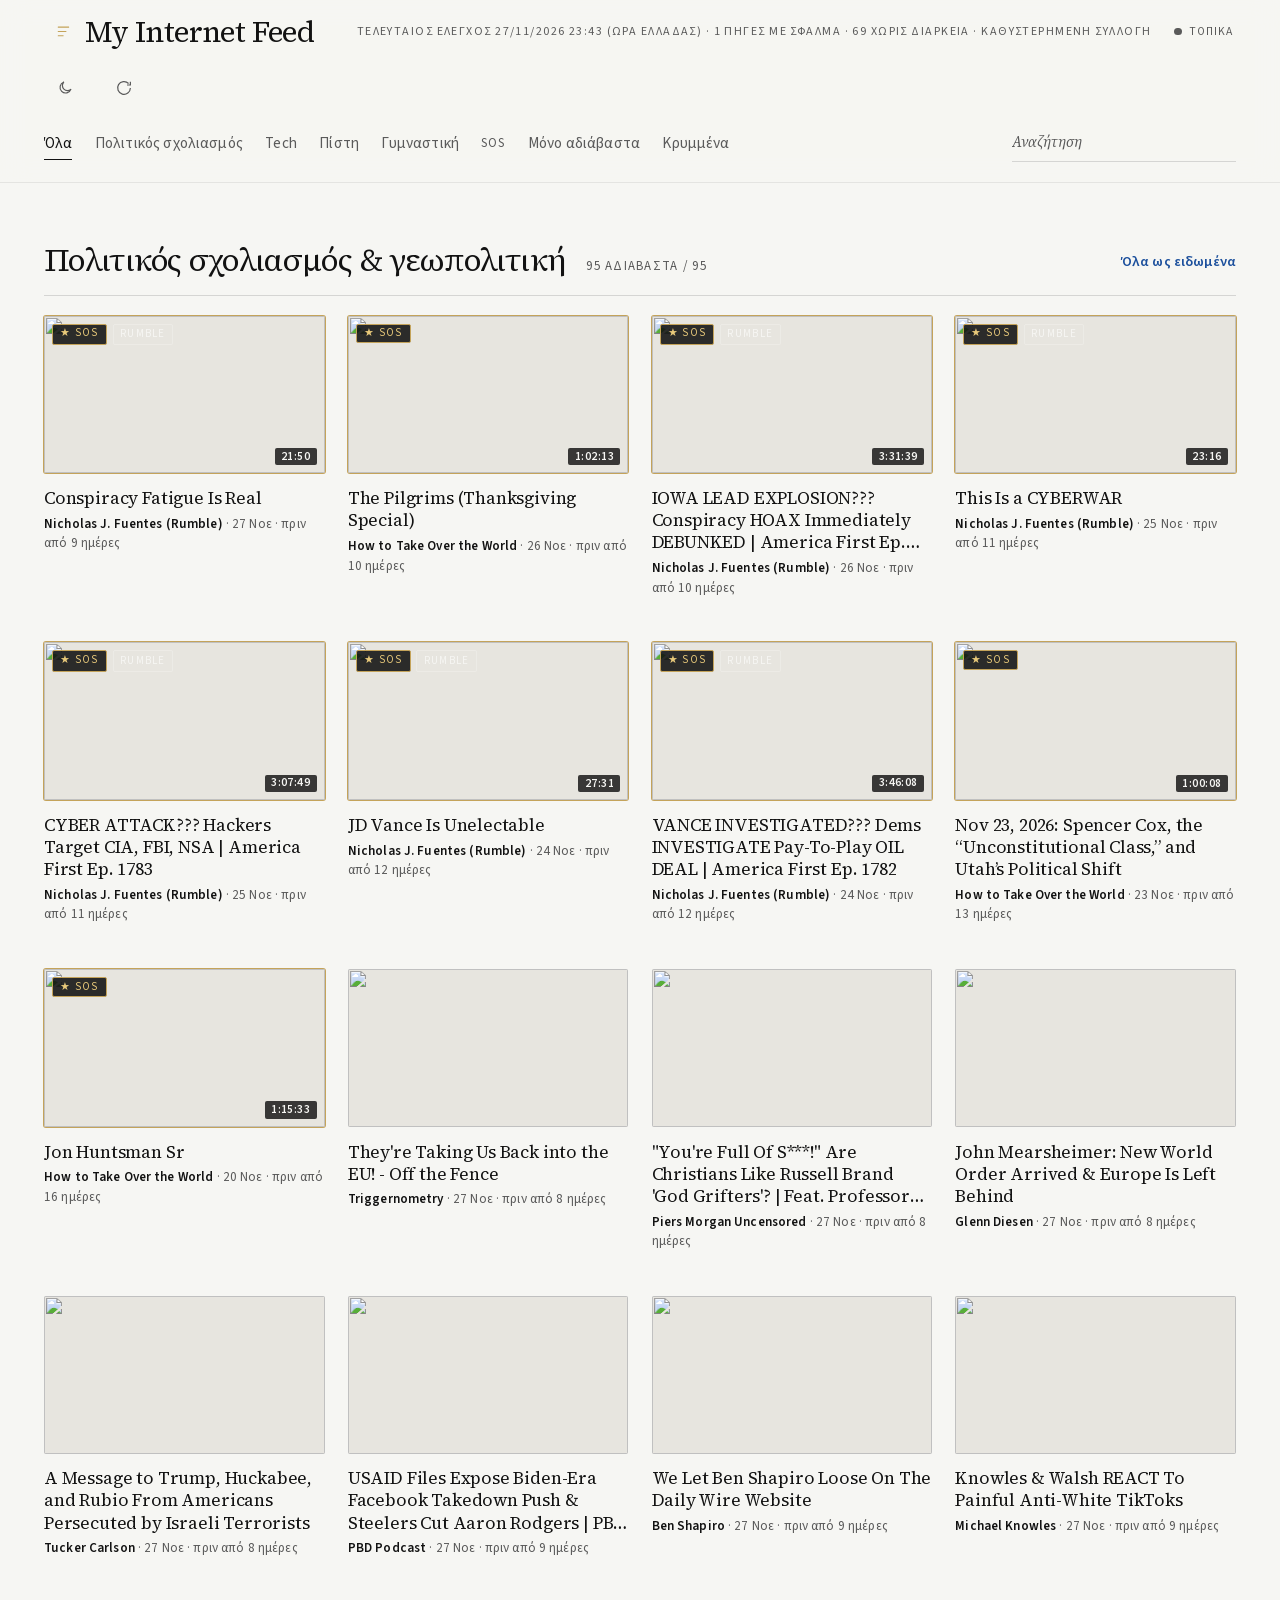
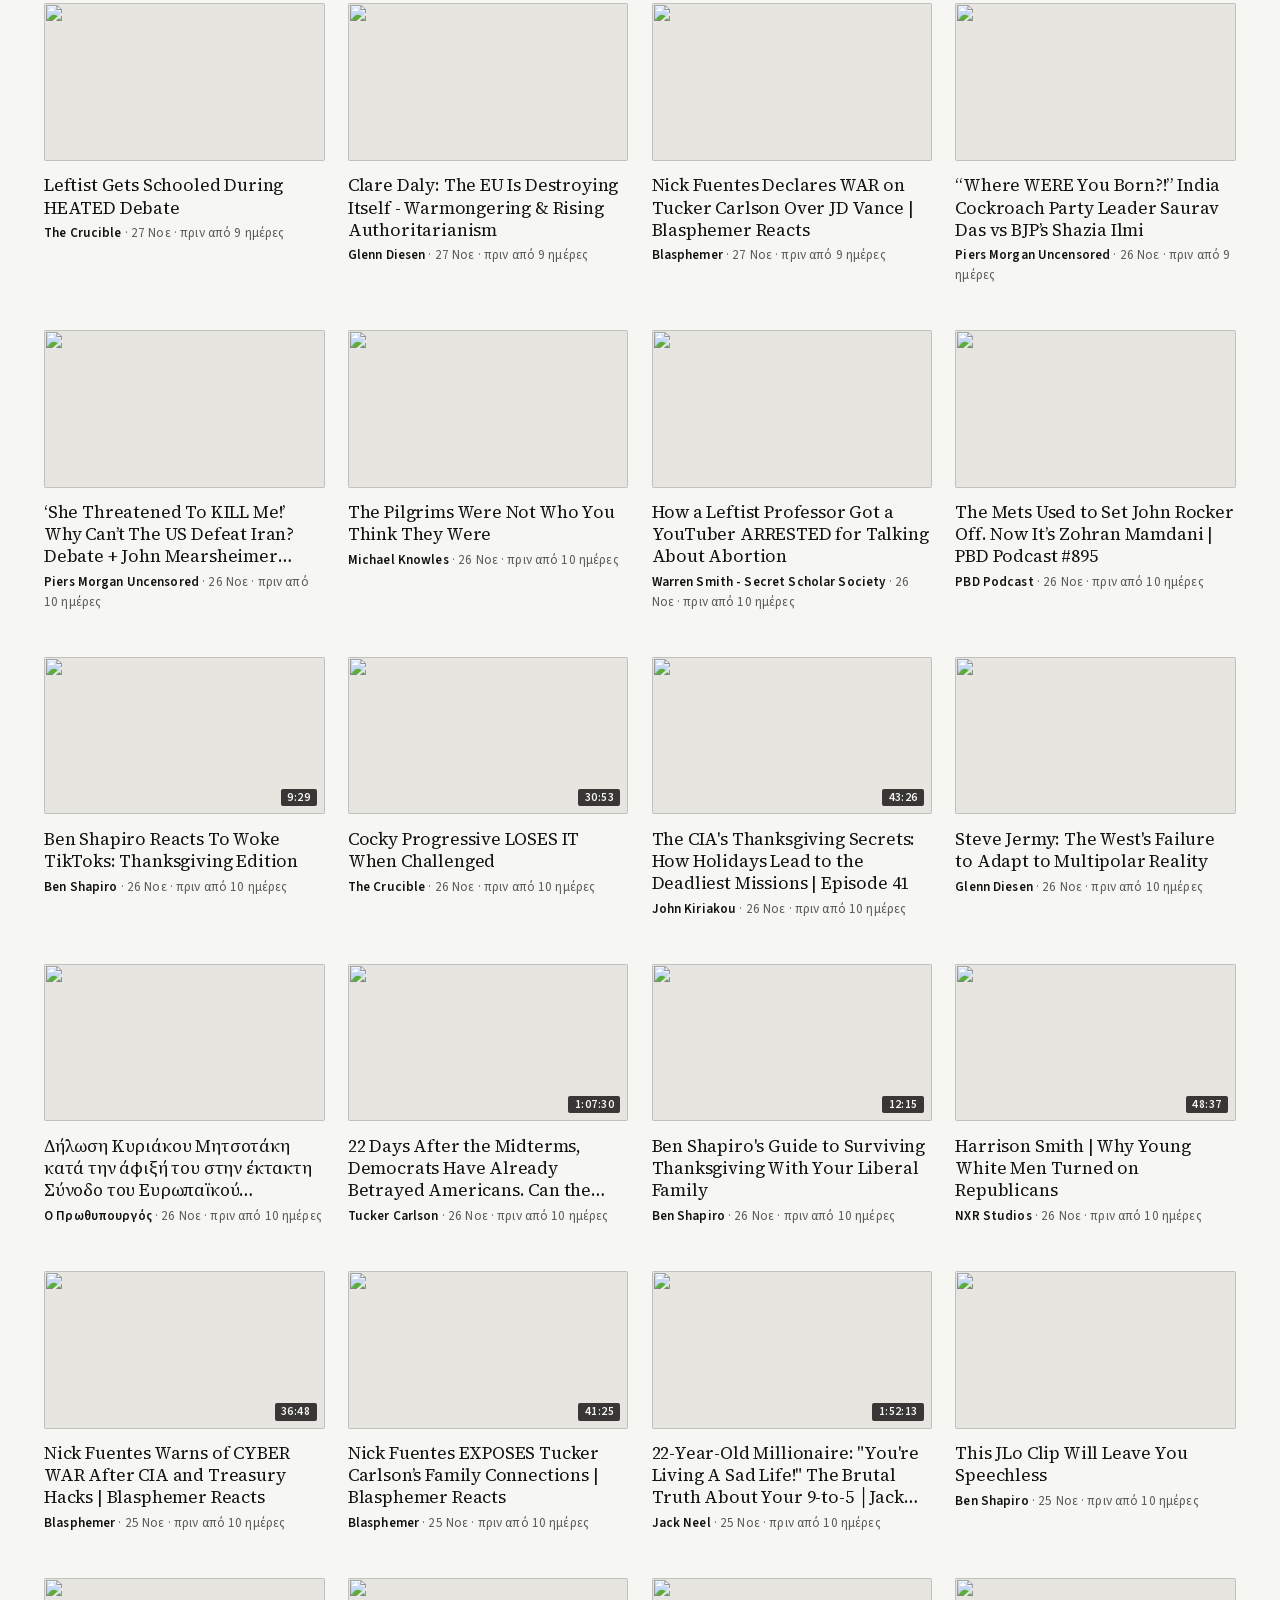
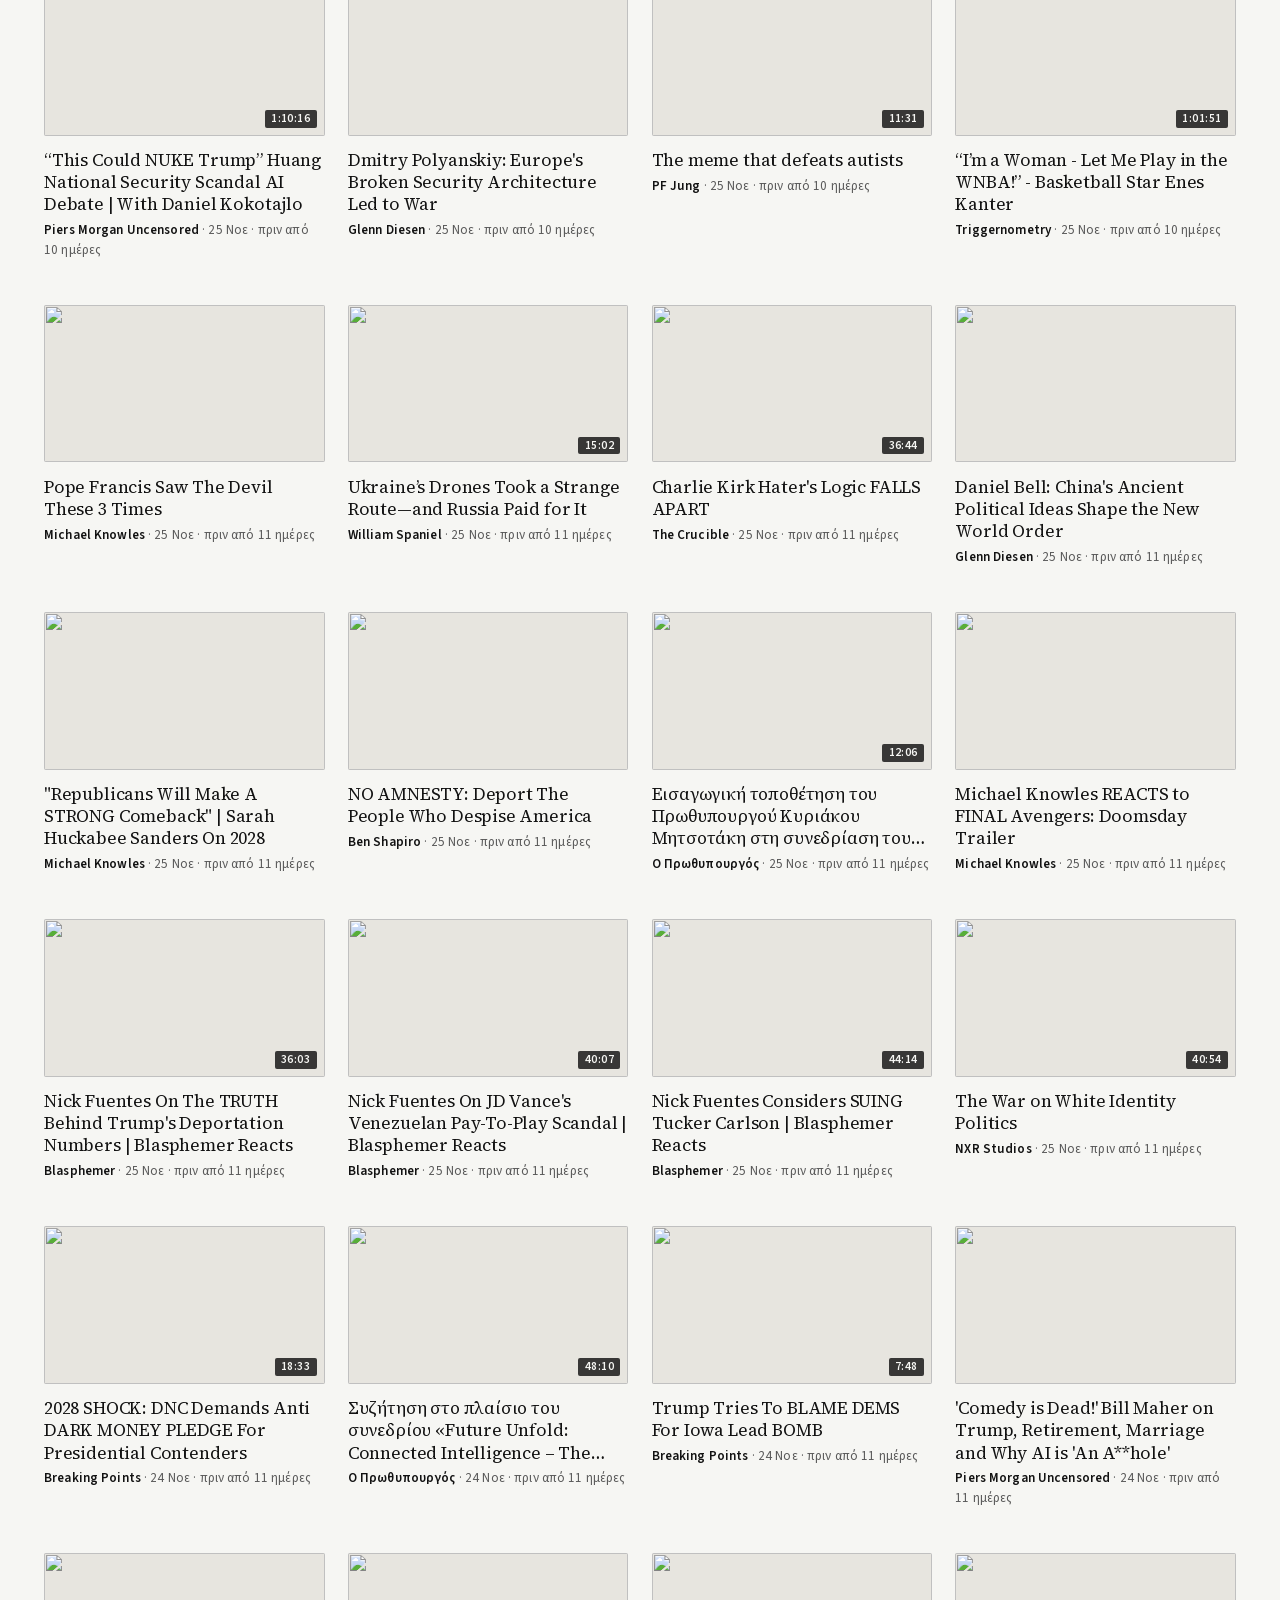
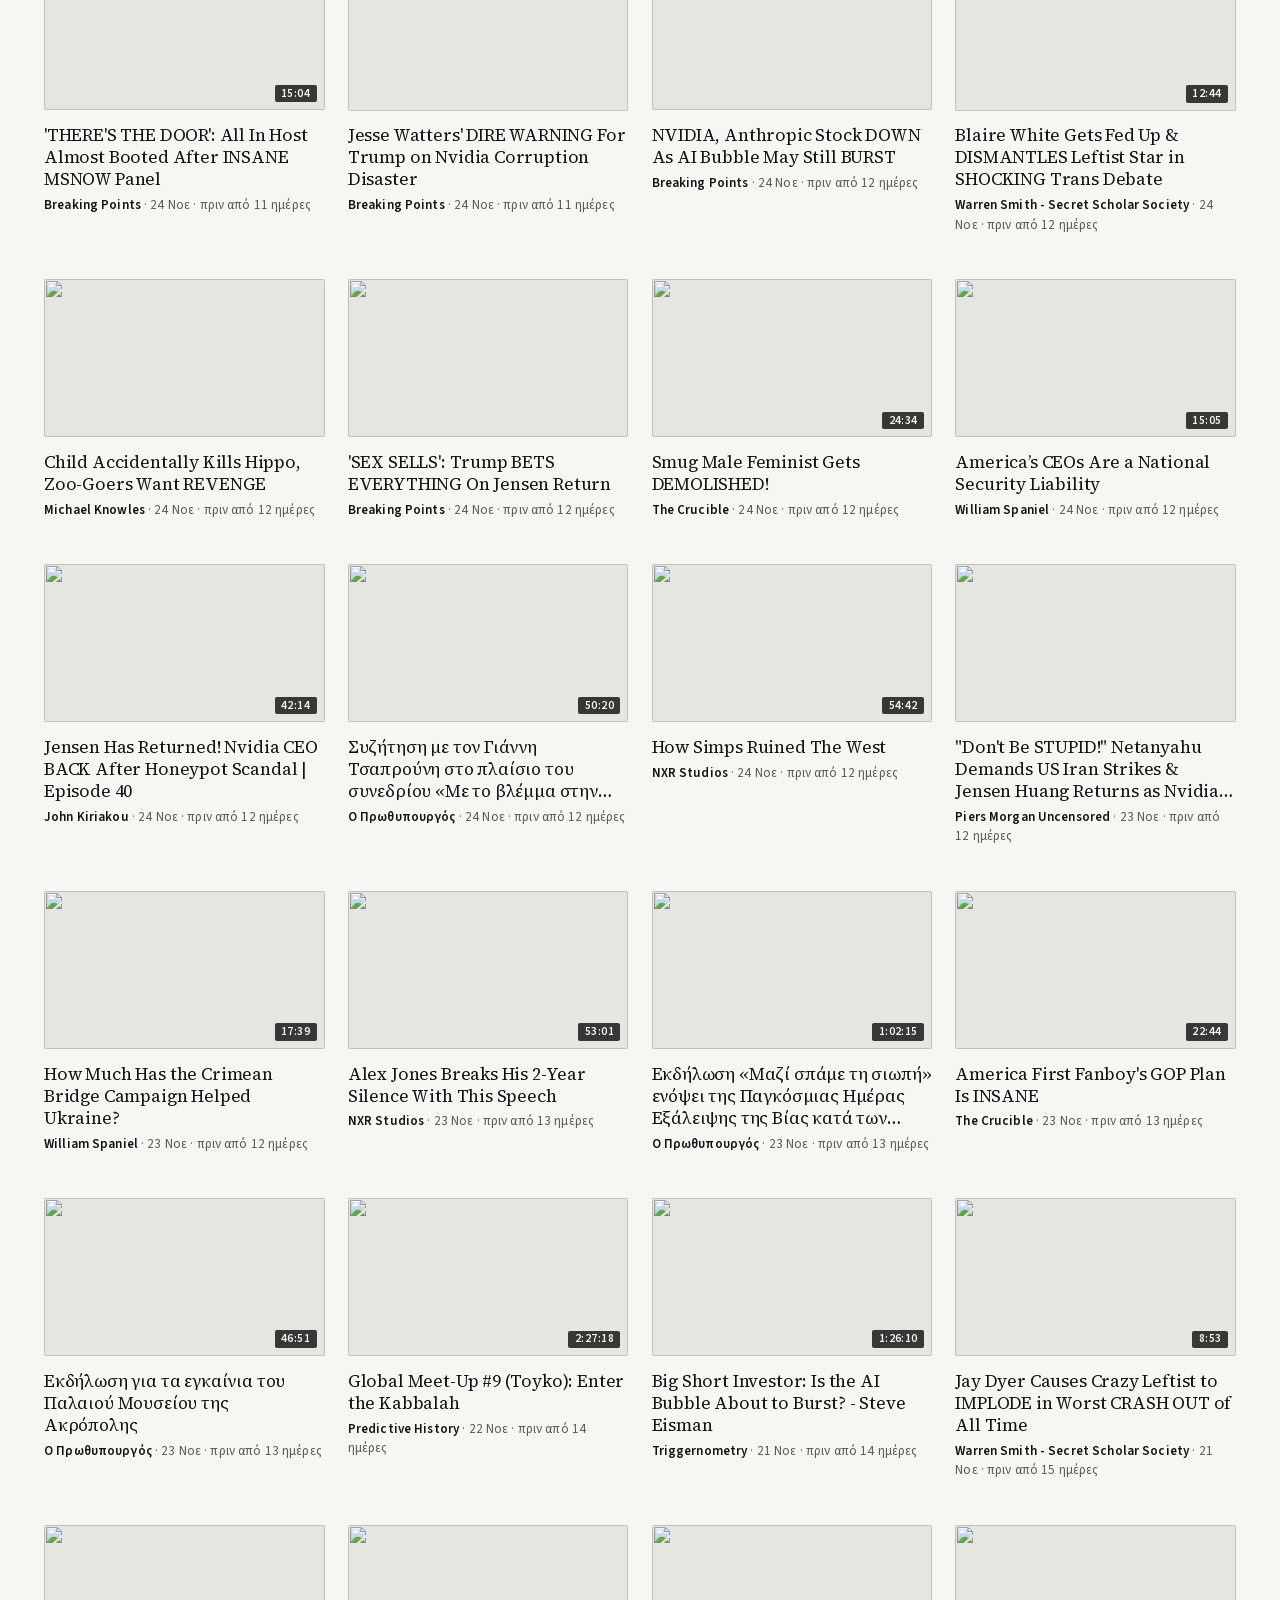
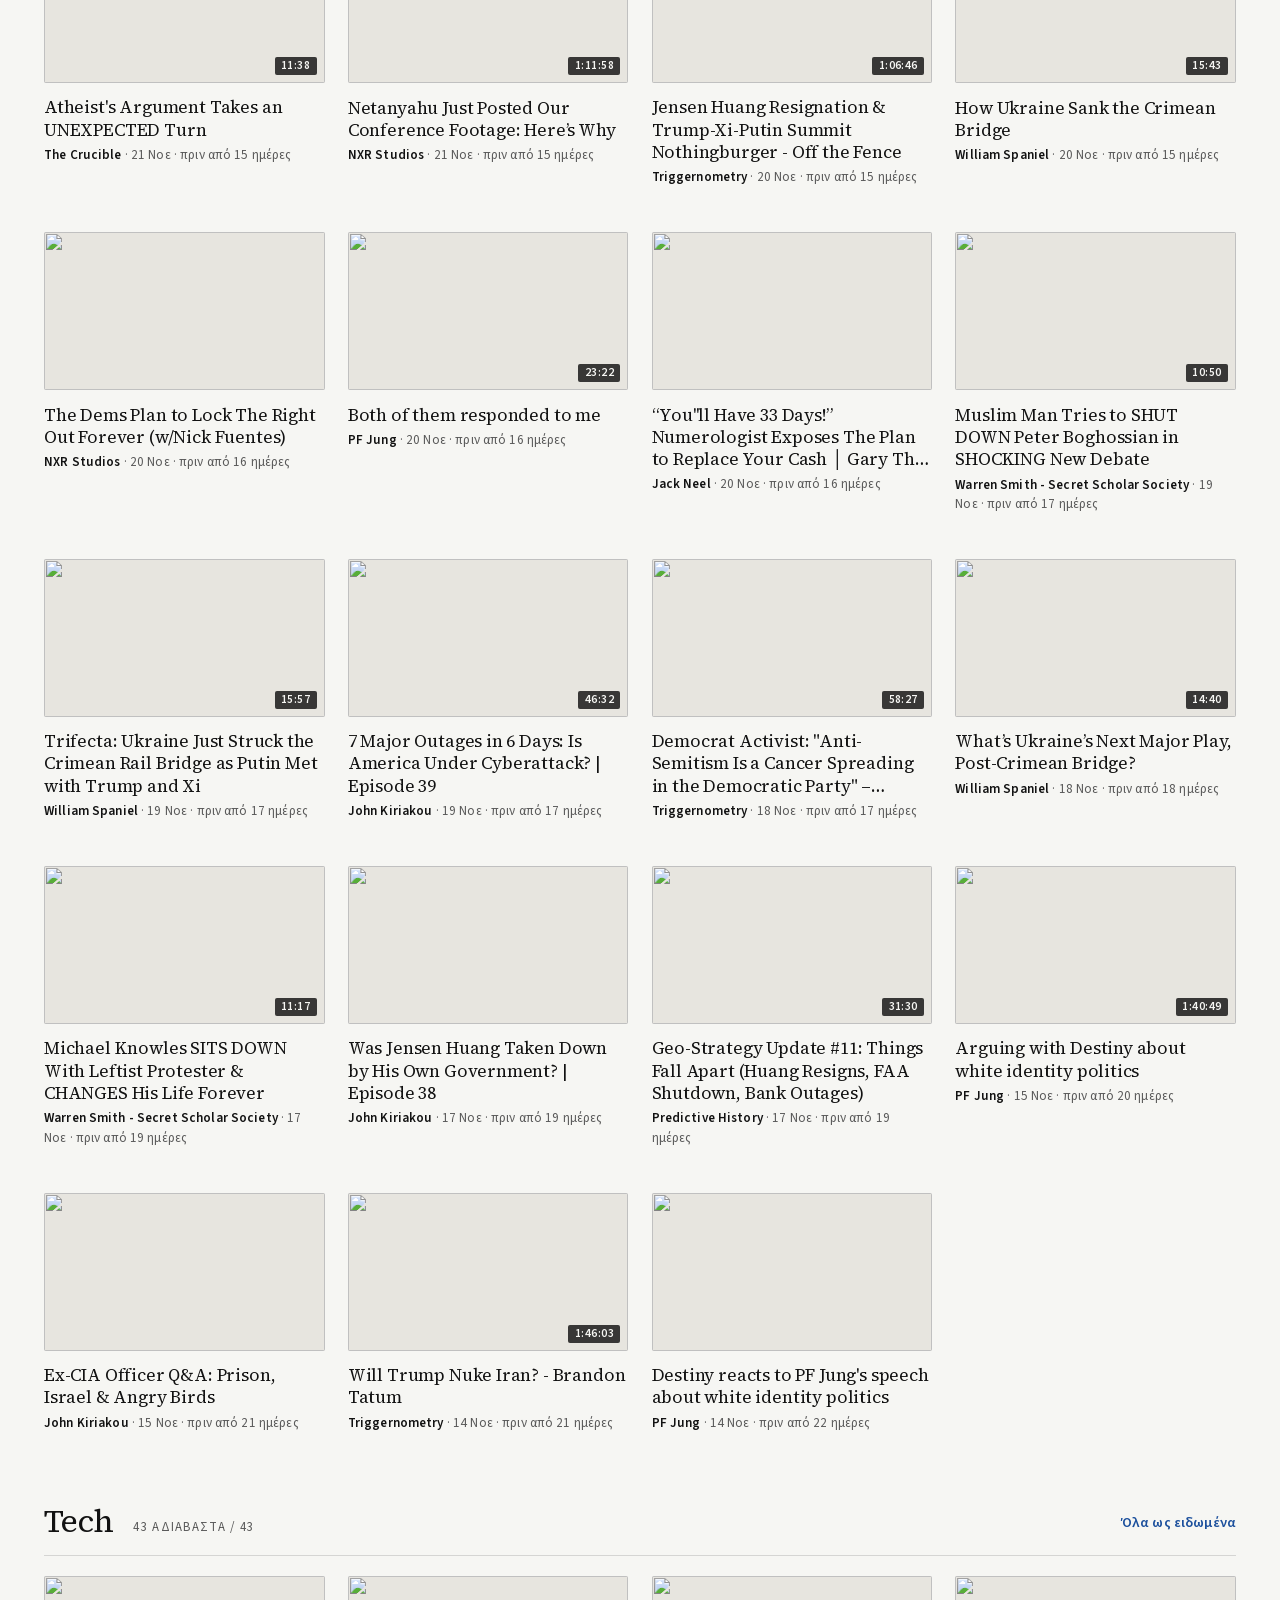
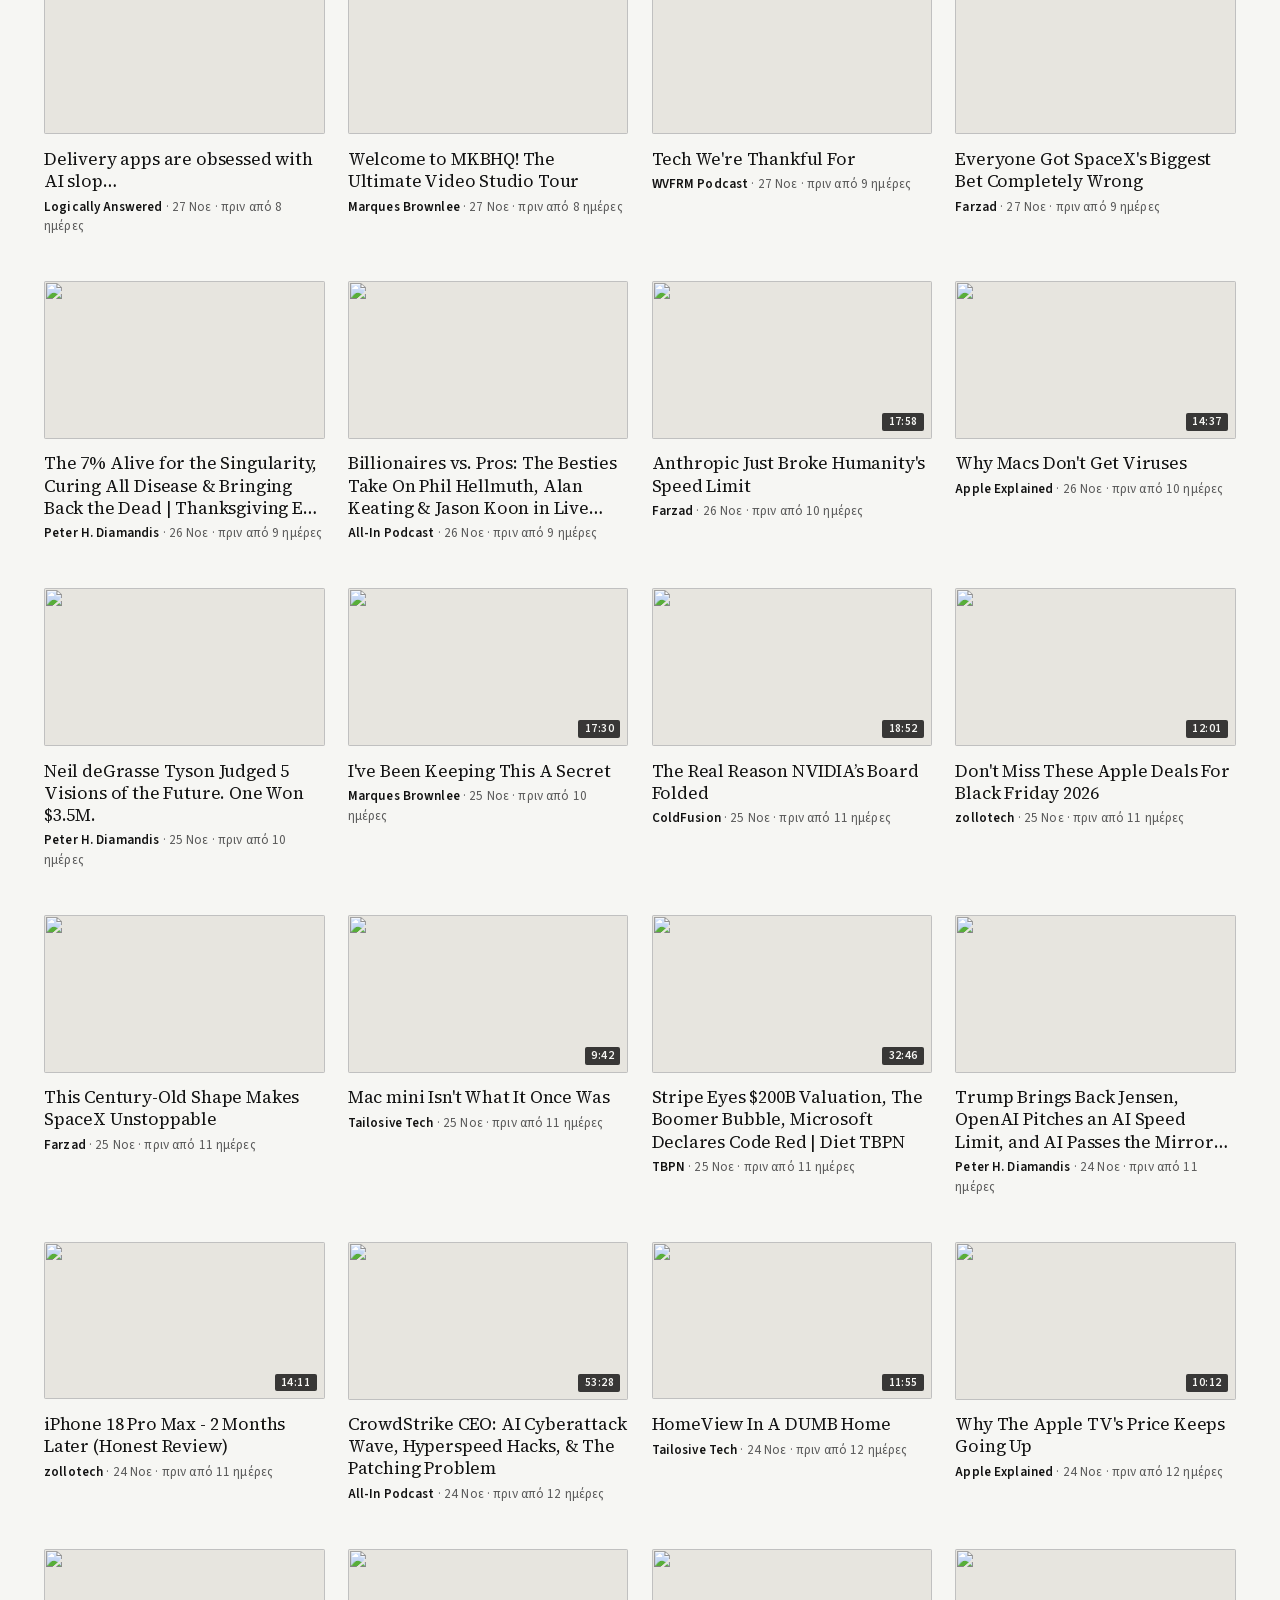
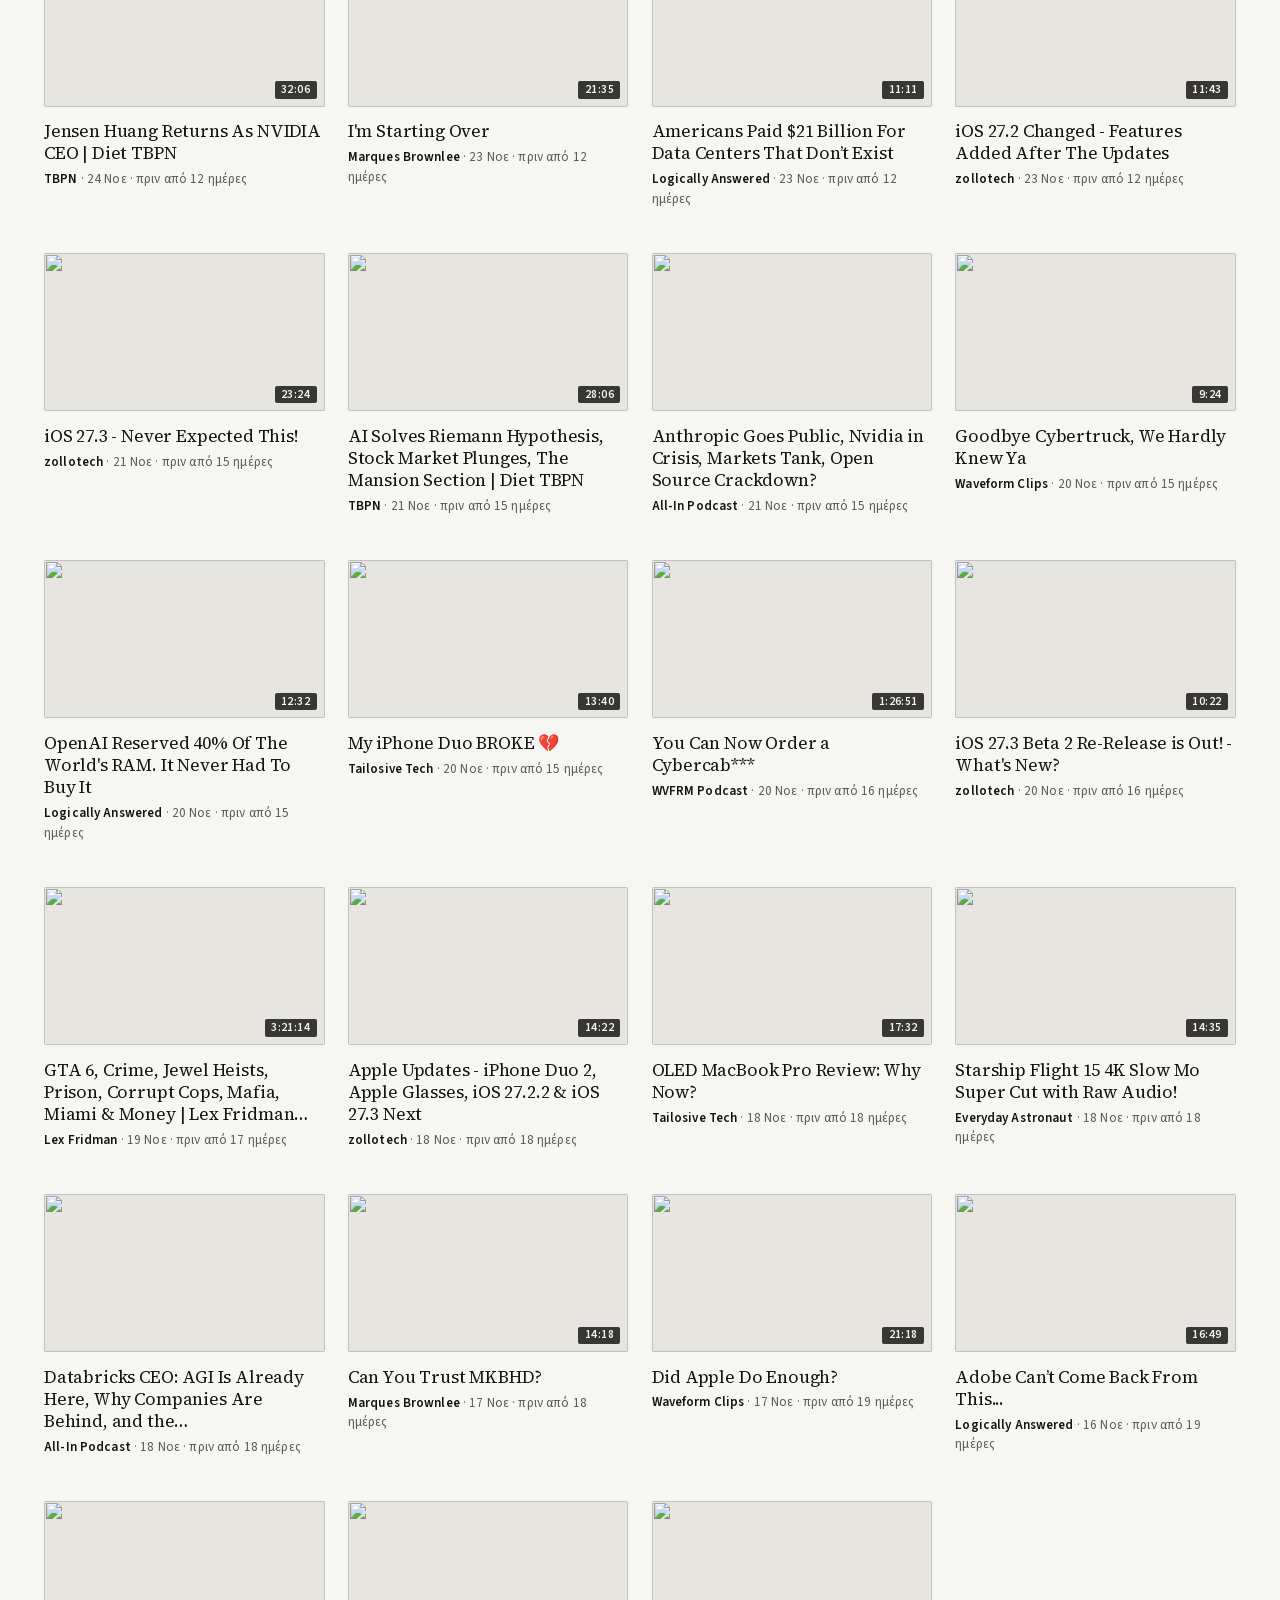
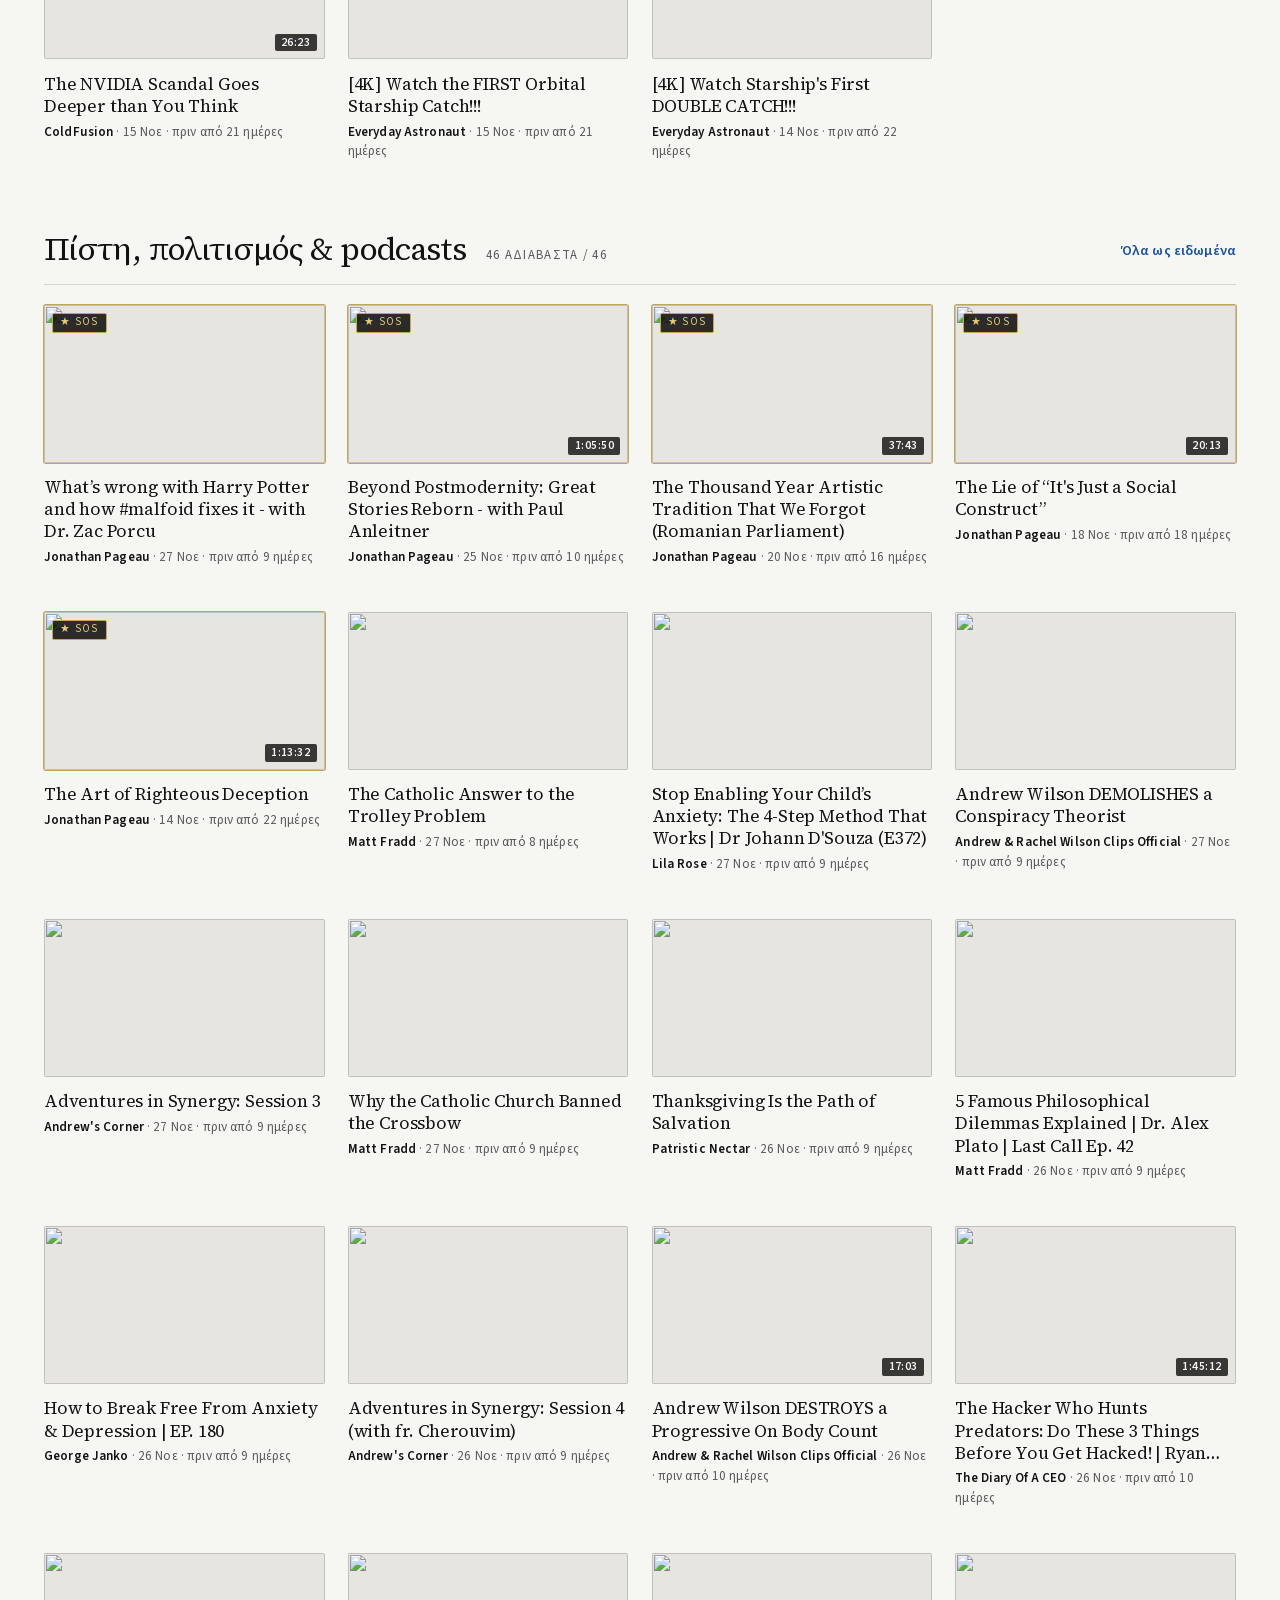
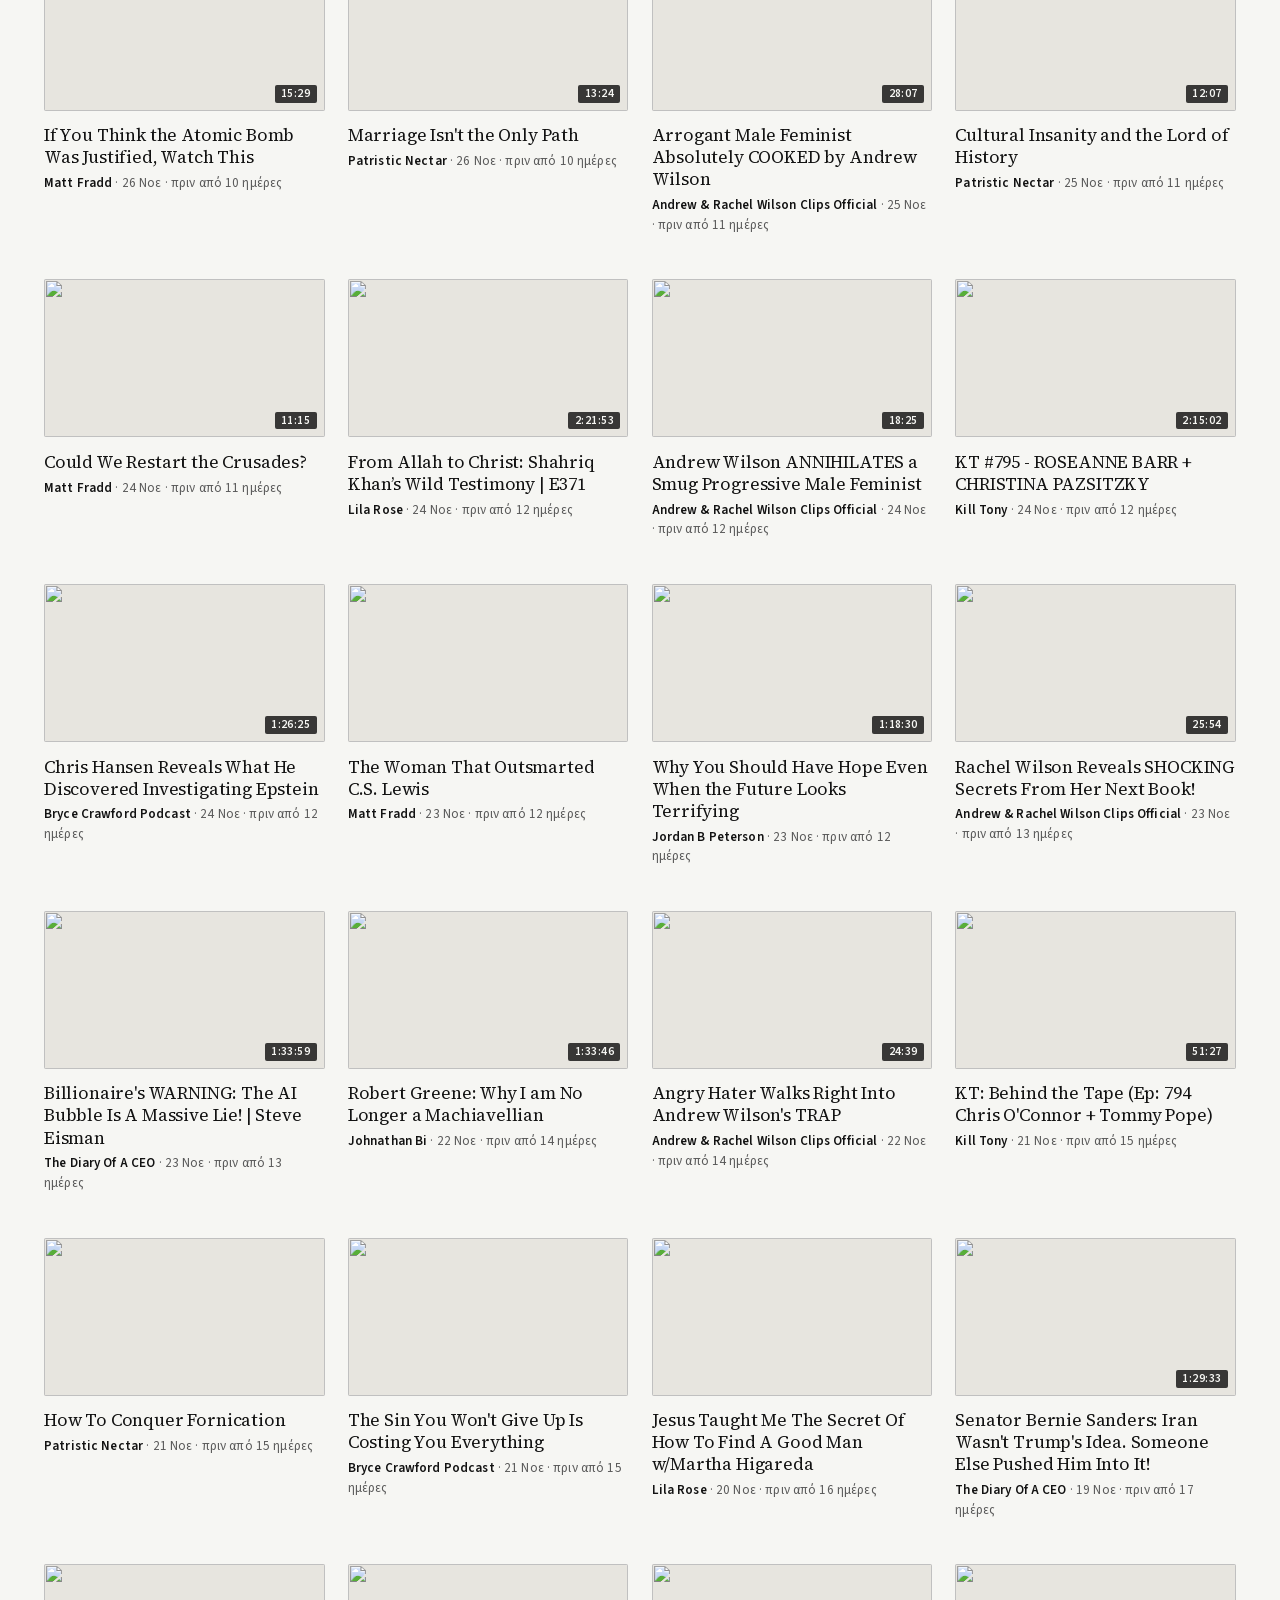
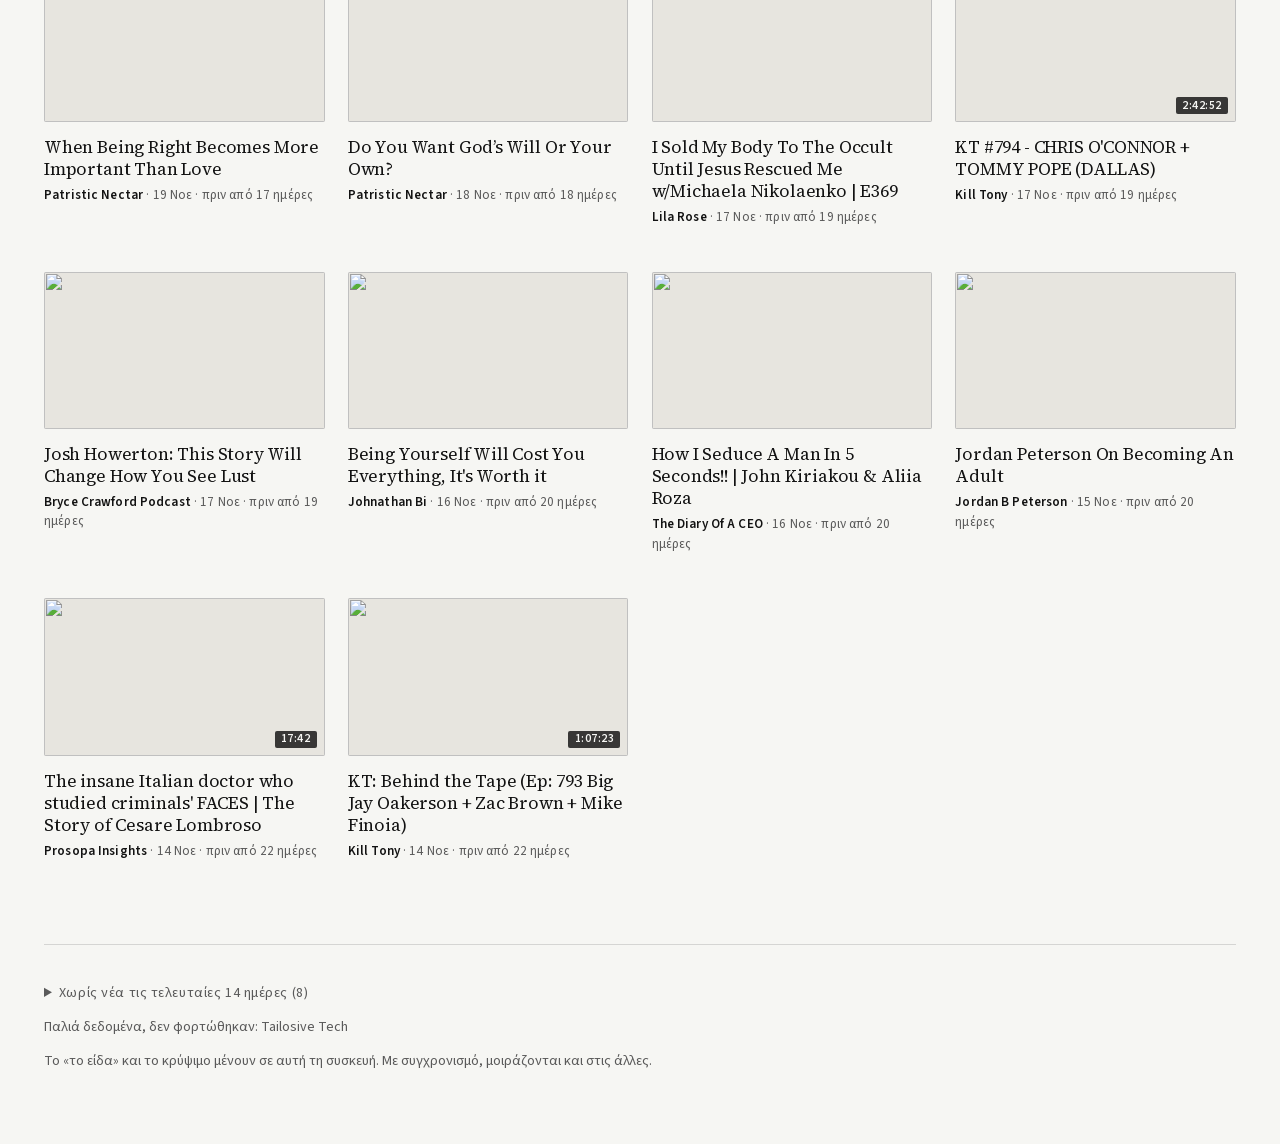
==== commit 070625f1: "Refresh feed" ====
--- a/docs/index.html
+++ b/docs/index.html
@@ -379,7 +379,7 @@
     <p class="hint">Πρώτα φτιάξε ένα δωρεάν project στο Supabase, τρέξε το αρχείο <code>supabase-setup.sql</code> στο SQL Editor (βάζοντας το κλειδί εκεί που λέει <code>REPLACE_WITH_YOUR_SECRET</code>) και μετά κόλλησε εδώ το Project URL, το anon/publishable key (ποτέ το service_role ή secret key) και το ίδιο κλειδί. Χωρίς αυτά, όλα μένουν μόνο σε αυτή τη συσκευή.</p>
   </form>
 </div>
-<script id="d" type="application/json">{"generated": "2026-11-27T13:08:35Z", "days": 14, "channels": [{"id": "UCGX7nGXpz-CmO_Arg-cgJ7A", "title": "PBD Podcast", "group": "politics", "sos": false, "platform": "youtube", "url": "https://www.youtube.com/channel/UCGX7nGXpz-CmO_Arg-cgJ7A"}, {"id": "UCr4kgAUTFkGIwlWSodg43QA", "title": "Michael Knowles", "group": "politics", "sos": false, "platform": "youtube", "url": "https://www.youtube.com/channel/UCr4kgAUTFkGIwlWSodg43QA"}, {"id": "nickjfuentes", "title": "Nicholas J. Fuentes (Rumble)", "group": "politics", "sos": true, "platform": "rumble", "url": "https://rumble.com/c/nickjfuentes"}, {"id": "UCK1lj_X4rHyE9spGmL8CG8A", "title": "Blasphemer", "group": "politics", "sos": false, "platform": "youtube", "url": "https://www.youtube.com/channel/UCK1lj_X4rHyE9spGmL8CG8A"}, {"id": "UCDRIjKy6eZOvKtOELtTdeUA", "title": "Breaking Points", "group": "politics", "sos": false, "platform": "youtube", "url": "https://www.youtube.com/channel/UCDRIjKy6eZOvKtOELtTdeUA"}, {"id": "UCatt7TBjfBkiJWx8khav_Gg", "title": "Piers Morgan Uncensored", "group": "politics", "sos": false, "platform": "youtube", "url": "https://www.youtube.com/channel/UCatt7TBjfBkiJWx8khav_Gg"}, {"id": "UCGttrUON87gWfU6dMWm1fcA", "title": "Tucker Carlson", "group": "politics", "sos": false, "platform": "youtube", "url": "https://www.youtube.com/channel/UCGttrUON87gWfU6dMWm1fcA"}, {"id": "UC4iraTePkGIYUGDsOl85BCw", "title": "PF Jung", "group": "politics", "sos": false, "platform": "youtube", "url": "https://www.youtube.com/channel/UC4iraTePkGIYUGDsOl85BCw"}, {"id": "UCjHwKLu1KWaSxQ3wE3l7GqQ", "title": "NXR Studios", "group": "politics", "sos": false, "platform": "youtube", "url": "https://www.youtube.com/channel/UCjHwKLu1KWaSxQ3wE3l7GqQ"}, {"id": "UCnQC_G5Xsjhp9fEJKuIcrSw", "title": "Ben Shapiro", "group": "politics", "sos": false, "platform": "youtube", "url": "https://www.youtube.com/channel/UCnQC_G5Xsjhp9fEJKuIcrSw"}, {"id": "UC11aHtNnc5bEPLI4jf6mnYg", "title": "Predictive History", "group": "politics", "sos": false, "platform": "youtube", "url": "https://www.youtube.com/channel/UC11aHtNnc5bEPLI4jf6mnYg"}, {"id": "UCJDIGW0ywWw9Kh9_vtwqxXA", "title": "William Spaniel", "group": "politics", "sos": false, "platform": "youtube", "url": "https://www.youtube.com/channel/UCJDIGW0ywWw9Kh9_vtwqxXA"}, {"id": "UCI8-BBeAzoFnVuXcJzSqzDQ", "title": "Lines on Maps Extra", "group": "politics", "sos": false, "platform": "youtube", "url": "https://www.youtube.com/channel/UCI8-BBeAzoFnVuXcJzSqzDQ"}, {"id": "UCiFpwKZAaXxGGE-mrQ1-QMA", "title": "Kyriakos Mitsotakis", "group": "politics", "sos": false, "platform": "youtube", "url": "https://www.youtube.com/channel/UCiFpwKZAaXxGGE-mrQ1-QMA"}, {"id": "UC7-Bkk95NxBaHIwv5dupGEg", "title": "Ο Πρωθυπουργός", "group": "politics", "sos": false, "platform": "youtube", "url": "https://www.youtube.com/channel/UC7-Bkk95NxBaHIwv5dupGEg"}, {"id": "UCPgJddP_Y3BHo_8bG0G1TCA", "title": "Yanis Varoufakis", "group": "politics", "sos": false, "platform": "youtube", "url": "https://www.youtube.com/channel/UCPgJddP_Y3BHo_8bG0G1TCA"}, {"id": "UCcElhVVk9ynDL4zkP-eGsfA", "title": "The Crucible", "group": "politics", "sos": false, "platform": "youtube", "url": "https://www.youtube.com/channel/UCcElhVVk9ynDL4zkP-eGsfA"}, {"id": "UCVnBaemGSz05OUyKmQjIJSA", "title": "Warren Smith - Secret Scholar Society", "group": "politics", "sos": false, "platform": "youtube", "url": "https://www.youtube.com/channel/UCVnBaemGSz05OUyKmQjIJSA"}, {"id": "UCTRleCmHmVDQIUeoB52fWyg", "title": "How to Take Over the World", "group": "politics", "sos": true, "platform": "youtube", "url": "https://www.youtube.com/channel/UCTRleCmHmVDQIUeoB52fWyg"}, {"id": "UCFRCiFkWWJN2rO6dsKU9-1A", "title": "Jack Neel", "group": "politics", "sos": false, "platform": "youtube", "url": "https://www.youtube.com/channel/UCFRCiFkWWJN2rO6dsKU9-1A"}, {"id": "UCyFoulEppT3kYN_cSt11M8Q", "title": "John Kiriakou", "group": "politics", "sos": false, "platform": "youtube", "url": "https://www.youtube.com/channel/UCyFoulEppT3kYN_cSt11M8Q"}, {"id": "UCIVecQghDE0Ot-ubxbV_GPw", "title": "Trevorsinstinct", "group": "fitness", "sos": false, "platform": "youtube", "url": "https://www.youtube.com/channel/UCIVecQghDE0Ot-ubxbV_GPw"}, {"id": "UCa962e5dqRMO1nUldwaaRMw", "title": "Tailosive Tech", "group": "tech", "sos": false, "platform": "youtube", "url": "https://www.youtube.com/channel/UCa962e5dqRMO1nUldwaaRMw"}, {"id": "UCgbyN_o-Guwpyqfuuz3pyIw", "title": "Farzad", "group": "tech", "sos": false, "platform": "youtube", "url": "https://www.youtube.com/channel/UCgbyN_o-Guwpyqfuuz3pyIw"}, {"id": "UCBJycsmduvYEL83R_U4JriQ", "title": "Marques Brownlee", "group": "tech", "sos": false, "platform": "youtube", "url": "https://www.youtube.com/channel/UCBJycsmduvYEL83R_U4JriQ"}, {"id": "UCSHZKyawb77ixDdsGog4iWA", "title": "Lex Fridman", "group": "tech", "sos": false, "platform": "youtube", "url": "https://www.youtube.com/channel/UCSHZKyawb77ixDdsGog4iWA"}, {"id": "UCfw2hvuj40AChU7n-N-PRHA", "title": "Apple Explained", "group": "tech", "sos": false, "platform": "youtube", "url": "https://www.youtube.com/channel/UCfw2hvuj40AChU7n-N-PRHA"}, {"id": "UC4QZ_LsYcvcq7qOsOhpAX4A", "title": "ColdFusion", "group": "tech", "sos": false, "platform": "youtube", "url": "https://www.youtube.com/channel/UC4QZ_LsYcvcq7qOsOhpAX4A"}, {"id": "UC6uKrU_WqJ1R2HMTY3LIx5Q", "title": "Everyday Astronaut", "group": "tech", "sos": false, "platform": "youtube", "url": "https://www.youtube.com/channel/UC6uKrU_WqJ1R2HMTY3LIx5Q"}, {"id": "UCZRoNJu1OszFqABP8AuJIuw", "title": "Logically Answered", "group": "tech", "sos": false, "platform": "youtube", "url": "https://www.youtube.com/channel/UCZRoNJu1OszFqABP8AuJIuw"}, {"id": "UCiQMYozSSTkJ2twtZM1bG9w", "title": "zollotech", "group": "tech", "sos": false, "platform": "youtube", "url": "https://www.youtube.com/channel/UCiQMYozSSTkJ2twtZM1bG9w"}, {"id": "UC-DRzaGnL_vtBUpCFH5M0tg", "title": "TBPN", "group": "tech", "sos": false, "platform": "youtube", "url": "https://www.youtube.com/channel/UC-DRzaGnL_vtBUpCFH5M0tg"}, {"id": "UCvxm0qTrGN_1LMYgUaftWyQ", "title": "Peter H. Diamandis", "group": "tech", "sos": false, "platform": "youtube", "url": "https://www.youtube.com/channel/UCvxm0qTrGN_1LMYgUaftWyQ"}, {"id": "UCESLZhusAkFfsNsApnjF_Cg", "title": "All-In Podcast", "group": "tech", "sos": false, "platform": "youtube", "url": "https://www.youtube.com/channel/UCESLZhusAkFfsNsApnjF_Cg"}, {"id": "UCEcrRXW3oEYfUctetZTAWLw", "title": "WVFRM Podcast", "group": "tech", "sos": false, "platform": "youtube", "url": "https://www.youtube.com/channel/UCEcrRXW3oEYfUctetZTAWLw"}, {"id": "UCc_ycus0q7DSd85ZkmEY5ig", "title": "Waveform Clips", "group": "tech", "sos": false, "platform": "youtube", "url": "https://www.youtube.com/channel/UCc_ycus0q7DSd85ZkmEY5ig"}, {"id": "UCGq-a57w-aPwyi3pW7XLiHw", "title": "The Diary Of A CEO", "group": "faith", "sos": false, "platform": "youtube", "url": "https://www.youtube.com/channel/UCGq-a57w-aPwyi3pW7XLiHw"}, {"id": "UCE63fBeQIoJ2P2mlBkQDchA", "title": "Bryce Crawford Podcast", "group": "faith", "sos": false, "platform": "youtube", "url": "https://www.youtube.com/channel/UCE63fBeQIoJ2P2mlBkQDchA"}, {"id": "UCaJiHWcjkaZRpwP_PEXCT5Q", "title": "Lila Rose", "group": "faith", "sos": false, "platform": "youtube", "url": "https://www.youtube.com/channel/UCaJiHWcjkaZRpwP_PEXCT5Q"}, {"id": "UCtCTSf3UwRU14nYWr_xm-dQ", "title": "Jonathan Pageau", "group": "faith", "sos": true, "platform": "youtube", "url": "https://www.youtube.com/channel/UCtCTSf3UwRU14nYWr_xm-dQ"}, {"id": "UCL_f53ZEJxp8TtlOkHwMV9Q", "title": "Jordan B Peterson", "group": "faith", "sos": false, "platform": "youtube", "url": "https://www.youtube.com/channel/UCL_f53ZEJxp8TtlOkHwMV9Q"}, {"id": "UClh4JeqYB1QN6f1h_bzmEng", "title": "Matt Fradd", "group": "faith", "sos": false, "platform": "youtube", "url": "https://www.youtube.com/channel/UClh4JeqYB1QN6f1h_bzmEng"}, {"id": "UCz72pwrQRTXibU14NmHep8w", "title": "Patristic Nectar", "group": "faith", "sos": false, "platform": "youtube", "url": "https://www.youtube.com/channel/UCz72pwrQRTXibU14NmHep8w"}, {"id": "UCDQA1MFV_AIYweqgsECFK3g", "title": "Andrew's Corner", "group": "faith", "sos": false, "platform": "youtube", "url": "https://www.youtube.com/channel/UCDQA1MFV_AIYweqgsECFK3g"}, {"id": "UCLjBCYil92x3SYtHrvr3Pew", "title": "George Janko", "group": "faith", "sos": false, "platform": "youtube", "url": "https://www.youtube.com/channel/UCLjBCYil92x3SYtHrvr3Pew"}, {"id": "UC7TVnXaSV0ChsabklKRqBeQ", "title": "Wōden’s Kin", "group": "faith", "sos": false, "platform": "youtube", "url": "https://www.youtube.com/channel/UC7TVnXaSV0ChsabklKRqBeQ"}, {"id": "UC9B0gB2OhmAPqdvmnePShew", "title": "exquofonte", "group": "faith", "sos": false, "platform": "youtube", "url": "https://www.youtube.com/channel/UC9B0gB2OhmAPqdvmnePShew"}, {"id": "UCWPK47-mTBiFFYtqINWjEGA", "title": "Prosopa Insights", "group": "faith", "sos": false, "platform": "youtube", "url": "https://www.youtube.com/channel/UCWPK47-mTBiFFYtqINWjEGA"}, {"id": "UCmTL0Xu28m6xk35qATkNIYQ", "title": "Tim Stiefler", "group": "faith", "sos": false, "platform": "youtube", "url": "https://www.youtube.com/channel/UCmTL0Xu28m6xk35qATkNIYQ"}, {"id": "UCwzCMiicL-hBUzyjWiJaseg", "title": "Kill Tony", "group": "faith", "sos": false, "platform": "youtube", "url": "https://www.youtube.com/channel/UCwzCMiicL-hBUzyjWiJaseg"}, {"id": "UCgWUV0qVZJ6TYgf2eQbq7ww", "title": "Andrew & Rachel Wilson Clips Official", "group": "faith", "sos": false, "platform": "youtube", "url": "https://www.youtube.com/channel/UCgWUV0qVZJ6TYgf2eQbq7ww"}, {"id": "UCUBj_5pwQZaoXfBrEQQbADw", "title": "Chase Hughes", "group": "faith", "sos": false, "platform": "youtube", "url": "https://www.youtube.com/channel/UCUBj_5pwQZaoXfBrEQQbADw"}, {"id": "UCCrl9a26fDCZvofnCnA5A8g", "title": "Johnathan Bi", "group": "faith", "sos": false, "platform": "youtube", "url": "https://www.youtube.com/channel/UCCrl9a26fDCZvofnCnA5A8g"}, {"id": "UC7oPkqeHTwuOZ5CZ-R9f-6w", "title": "Triggernometry", "group": "politics", "sos": false, "platform": "youtube", "url": "https://www.youtube.com/@triggerpod"}, {"id": "UCZFCDIHTe9HGxtIuVDpBz7g", "title": "Glenn Diesen", "group": "politics", "sos": false, "platform": "youtube", "url": "https://www.youtube.com/channel/UCZFCDIHTe9HGxtIuVDpBz7g"}], "videos": [{"id": "yt:k89iZHMHTXo", "title": "The Mets Used to Set John Rocker Off. Now It’s Zohran Mamdani | PBD Podcast #895", "ch": "PBD Podcast", "chid": "UCGX7nGXpz-CmO_Arg-cgJ7A", "platform": "youtube", "date": "2026-11-26T16:00:32Z", "dur": null, "live": false, "metadata_pending": true, "classification_verified": true, "url": "https://www.youtube.com/watch?v=k89iZHMHTXo", "thumb": "https://i.ytimg.com/vi/k89iZHMHTXo/mqdefault.jpg"}, {"id": "yt:XPLS5_T51no", "title": "Jensen Huang Returns to NVIDIA, DNC vs Dark Money, GTA 6 Hits $3.79B | PBD Podcast #894", "ch": "PBD Podcast", "chid": "UCGX7nGXpz-CmO_Arg-cgJ7A", "platform": "youtube", "date": "2026-11-24T16:39:19Z", "dur": null, "live": false, "metadata_pending": true, "classification_verified": true, "url": "https://www.youtube.com/watch?v=XPLS5_T51no", "thumb": "https://i.ytimg.com/vi/XPLS5_T51no/mqdefault.jpg"}, {"id": "yt:1n7JcpKNQnI", "title": "The Pilgrims Were Not Who You Think They Were", "ch": "Michael Knowles", "chid": "UCr4kgAUTFkGIwlWSodg43QA", "platform": "youtube", "date": "2026-11-26T17:00:37Z", "dur": null, "live": false, "metadata_pending": true, "classification_verified": true, "url": "https://www.youtube.com/watch?v=1n7JcpKNQnI", "thumb": "https://i.ytimg.com/vi/1n7JcpKNQnI/mqdefault.jpg"}, {"id": "yt:pDaGq7Q8vW0", "title": "Pope Francis Saw The Devil These 3 Times", "ch": "Michael Knowles", "chid": "UCr4kgAUTFkGIwlWSodg43QA", "platform": "youtube", "date": "2026-11-25T17:00:08Z", "dur": null, "live": false, "metadata_pending": true, "classification_verified": true, "url": "https://www.youtube.com/watch?v=pDaGq7Q8vW0", "thumb": "https://i.ytimg.com/vi/pDaGq7Q8vW0/mqdefault.jpg"}, {"id": "yt:uVHIjflsGzs", "title": "\"Republicans Will Make A STRONG Comeback\" | Sarah Huckabee Sanders On 2028", "ch": "Michael Knowles", "chid": "UCr4kgAUTFkGIwlWSodg43QA", "platform": "youtube", "date": "2026-11-25T12:00:18Z", "dur": null, "live": false, "metadata_pending": true, "classification_verified": true, "url": "https://www.youtube.com/watch?v=uVHIjflsGzs", "thumb": "https://i.ytimg.com/vi/uVHIjflsGzs/mqdefault.jpg"}, {"id": "yt:Y8qHhs5b000", "title": "Michael Knowles REACTS to FINAL Avengers: Doomsday Trailer", "ch": "Michael Knowles", "chid": "UCr4kgAUTFkGIwlWSodg43QA", "platform": "youtube", "date": "2026-11-24T23:30:02Z", "dur": null, "live": false, "metadata_pending": true, "classification_verified": true, "url": "https://www.youtube.com/watch?v=Y8qHhs5b000", "thumb": "https://i.ytimg.com/vi/Y8qHhs5b000/mqdefault.jpg"}, {"id": "yt:k1Z4lw5ftpk", "title": "Child Accidentally Kills Hippo, Zoo-Goers Want REVENGE", "ch": "Michael Knowles", "chid": "UCr4kgAUTFkGIwlWSodg43QA", "platform": "youtube", "date": "2026-11-24T17:15:08Z", "dur": null, "live": false, "metadata_pending": true, "classification_verified": true, "url": "https://www.youtube.com/watch?v=k1Z4lw5ftpk", "thumb": "https://i.ytimg.com/vi/k1Z4lw5ftpk/mqdefault.jpg"}, {"id": "yt:pnbKqyooF8U", "title": "NVIDIA SHOCKER: CEO Returns, Stock Market SKYROCKETS", "ch": "Michael Knowles", "chid": "UCr4kgAUTFkGIwlWSodg43QA", "platform": "youtube", "date": "2026-11-23T17:30:14Z", "dur": null, "live": false, "metadata_pending": true, "classification_verified": true, "url": "https://www.youtube.com/watch?v=pnbKqyooF8U", "thumb": "https://i.ytimg.com/vi/pnbKqyooF8U/mqdefault.jpg"}, {"id": "yt:nVQK0gYSHdw", "title": "Nick Fuentes Declares WAR on Tucker Carlson Over JD Vance | Blasphemer Reacts", "ch": "Blasphemer", "chid": "UCK1lj_X4rHyE9spGmL8CG8A", "platform": "youtube", "date": "2026-11-26T22:15:19Z", "dur": null, "live": false, "metadata_pending": true, "classification_verified": true, "url": "https://www.youtube.com/watch?v=nVQK0gYSHdw", "thumb": "https://i.ytimg.com/vi/nVQK0gYSHdw/mqdefault.jpg"}, {"id": "yt:KtV4qS8Q0Jw", "title": "Nick Fuentes Warns of CYBER WAR After CIA and Treasury Hacks | Blasphemer Reacts", "ch": "Blasphemer", "chid": "UCK1lj_X4rHyE9spGmL8CG8A", "platform": "youtube", "date": "2026-11-25T21:33:16Z", "dur": 2208, "live": false, "metadata_pending": false, "classification_verified": true, "url": "https://www.youtube.com/watch?v=KtV4qS8Q0Jw", "thumb": "https://i.ytimg.com/vi/KtV4qS8Q0Jw/mqdefault.jpg"}, {"id": "yt:TdHX7J_vu7c", "title": "Nick Fuentes EXPOSES Tucker Carlson’s Family Connections | Blasphemer Reacts", "ch": "Blasphemer", "chid": "UCK1lj_X4rHyE9spGmL8CG8A", "platform": "youtube", "date": "2026-11-25T21:28:53Z", "dur": 2485, "live": false, "metadata_pending": false, "classification_verified": true, "url": "https://www.youtube.com/watch?v=TdHX7J_vu7c", "thumb": "https://i.ytimg.com/vi/TdHX7J_vu7c/mqdefault.jpg"}, {"id": "yt:25Xs494SlY4", "title": "Nick Fuentes On The TRUTH Behind Trump's Deportation Numbers | Blasphemer Reacts", "ch": "Blasphemer", "chid": "UCK1lj_X4rHyE9spGmL8CG8A", "platform": "youtube", "date": "2026-11-24T23:21:23Z", "dur": 2163, "live": false, "metadata_pending": false, "classification_verified": true, "url": "https://www.youtube.com/watch?v=25Xs494SlY4", "thumb": "https://i.ytimg.com/vi/25Xs494SlY4/mqdefault.jpg"}, {"id": "yt:Cxd-UwXLDjE", "title": "Nick Fuentes On JD Vance's Venezuelan Pay-To-Play Scandal | Blasphemer Reacts", "ch": "Blasphemer", "chid": "UCK1lj_X4rHyE9spGmL8CG8A", "platform": "youtube", "date": "2026-11-24T23:21:22Z", "dur": 2407, "live": false, "metadata_pending": false, "classification_verified": true, "url": "https://www.youtube.com/watch?v=Cxd-UwXLDjE", "thumb": "https://i.ytimg.com/vi/Cxd-UwXLDjE/mqdefault.jpg"}, {"id": "yt:hJVnZlKp-UE", "title": "Nick Fuentes Considers SUING Tucker Carlson | Blasphemer Reacts", "ch": "Blasphemer", "chid": "UCK1lj_X4rHyE9spGmL8CG8A", "platform": "youtube", "date": "2026-11-24T23:21:21Z", "dur": 2654, "live": false, "metadata_pending": false, "classification_verified": true, "url": "https://www.youtube.com/watch?v=hJVnZlKp-UE", "thumb": "https://i.ytimg.com/vi/hJVnZlKp-UE/mqdefault.jpg"}, {"id": "yt:-nGMUfLgfkw", "title": "2028 SHOCK: DNC Demands Anti DARK MONEY PLEDGE For Presidential Contenders", "ch": "Breaking Points", "chid": "UCDRIjKy6eZOvKtOELtTdeUA", "platform": "youtube", "date": "2026-11-24T19:30:12Z", "dur": 1113, "live": false, "metadata_pending": false, "classification_verified": true, "url": "https://www.youtube.com/watch?v=-nGMUfLgfkw", "thumb": "https://i.ytimg.com/vi/-nGMUfLgfkw/mqdefault.jpg"}, {"id": "yt:ObLMeDb9cPA", "title": "Trump Tries To BLAME DEMS For Iowa Lead BOMB", "ch": "Breaking Points", "chid": "UCDRIjKy6eZOvKtOELtTdeUA", "platform": "youtube", "date": "2026-11-24T19:00:14Z", "dur": 468, "live": false, "metadata_pending": false, "classification_verified": true, "url": "https://www.youtube.com/watch?v=ObLMeDb9cPA", "thumb": "https://i.ytimg.com/vi/ObLMeDb9cPA/mqdefault.jpg"}, {"id": "yt:Ulm2SO5g5XE", "title": "'THERE'S THE DOOR': All In Host Almost Booted After INSANE MSNOW Panel", "ch": "Breaking Points", "chid": "UCDRIjKy6eZOvKtOELtTdeUA", "platform": "youtube", "date": "2026-11-24T18:30:12Z", "dur": 904, "live": false, "metadata_pending": false, "classification_verified": true, "url": "https://www.youtube.com/watch?v=Ulm2SO5g5XE", "thumb": "https://i.ytimg.com/vi/Ulm2SO5g5XE/mqdefault.jpg"}, {"id": "yt:rHBQgEDh0m4", "title": "Jesse Watters' DIRE WARNING For Trump on Nvidia Corruption Disaster", "ch": "Breaking Points", "chid": "UCDRIjKy6eZOvKtOELtTdeUA", "platform": "youtube", "date": "2026-11-24T18:00:21Z", "dur": null, "live": false, "metadata_pending": true, "classification_verified": true, "url": "https://www.youtube.com/watch?v=rHBQgEDh0m4", "thumb": "https://i.ytimg.com/vi/rHBQgEDh0m4/mqdefault.jpg"}, {"id": "yt:X7HaegPAusg", "title": "NVIDIA, Anthropic Stock DOWN As AI Bubble May Still BURST", "ch": "Breaking Points", "chid": "UCDRIjKy6eZOvKtOELtTdeUA", "platform": "youtube", "date": "2026-11-24T17:30:10Z", "dur": null, "live": false, "metadata_pending": true, "classification_verified": true, "url": "https://www.youtube.com/watch?v=X7HaegPAusg", "thumb": "https://i.ytimg.com/vi/X7HaegPAusg/mqdefault.jpg"}, {"id": "yt:feBzGcHH2Oo", "title": "'SEX SELLS': Trump BETS EVERYTHING On Jensen Return", "ch": "Breaking Points", "chid": "UCDRIjKy6eZOvKtOELtTdeUA", "platform": "youtube", "date": "2026-11-24T17:00:25Z", "dur": null, "live": false, "metadata_pending": true, "classification_verified": true, "url": "https://www.youtube.com/watch?v=feBzGcHH2Oo", "thumb": "https://i.ytimg.com/vi/feBzGcHH2Oo/mqdefault.jpg"}, {"id": "yt:akKr9ovDn2s", "title": "“Where WERE You Born?!” India Cockroach Party Leader Saurav Das vs BJP’s Shazia Ilmi", "ch": "Piers Morgan Uncensored", "chid": "UCatt7TBjfBkiJWx8khav_Gg", "platform": "youtube", "date": "2026-11-26T21:00:00Z", "dur": null, "live": false, "metadata_pending": true, "classification_verified": true, "url": "https://www.youtube.com/watch?v=akKr9ovDn2s", "thumb": "https://i.ytimg.com/vi/akKr9ovDn2s/mqdefault.jpg"}, {"id": "yt:1R5pLNPP1lQ", "title": "‘She Threatened To KILL Me!’ Why Can’t The US Defeat Iran? Debate + John Mearsheimer Interview", "ch": "Piers Morgan Uncensored", "chid": "UCatt7TBjfBkiJWx8khav_Gg", "platform": "youtube", "date": "2026-11-26T17:13:20Z", "dur": null, "live": false, "metadata_pending": true, "classification_verified": true, "url": "https://www.youtube.com/watch?v=1R5pLNPP1lQ", "thumb": "https://i.ytimg.com/vi/1R5pLNPP1lQ/mqdefault.jpg"}, {"id": "yt:5Hb9GhlDNN8", "title": "“This Could NUKE Trump” Huang National Security Scandal AI Debate | With Daniel Kokotajlo", "ch": "Piers Morgan Uncensored", "chid": "UCatt7TBjfBkiJWx8khav_Gg", "platform": "youtube", "date": "2026-11-25T20:54:48Z", "dur": 4216, "live": false, "metadata_pending": false, "classification_verified": true, "url": "https://www.youtube.com/watch?v=5Hb9GhlDNN8", "thumb": "https://i.ytimg.com/vi/5Hb9GhlDNN8/mqdefault.jpg"}, {"id": "yt:RCGXeY7whHk", "title": "'Comedy is Dead!' Bill Maher on Trump, Retirement, Marriage and Why AI is 'An A**hole'", "ch": "Piers Morgan Uncensored", "chid": "UCatt7TBjfBkiJWx8khav_Gg", "platform": "youtube", "date": "2026-11-24T19:00:10Z", "dur": null, "live": false, "metadata_pending": true, "classification_verified": true, "url": "https://www.youtube.com/watch?v=RCGXeY7whHk", "thumb": "https://i.ytimg.com/vi/RCGXeY7whHk/mqdefault.jpg"}, {"id": "yt:O5SkYSlU3zE", "title": "\"Don't Be STUPID!\" Netanyahu Demands US Iran Strikes & Jensen Huang Returns as Nvidia CEO", "ch": "Piers Morgan Uncensored", "chid": "UCatt7TBjfBkiJWx8khav_Gg", "platform": "youtube", "date": "2026-11-23T20:44:41Z", "dur": null, "live": false, "metadata_pending": true, "classification_verified": true, "url": "https://www.youtube.com/watch?v=O5SkYSlU3zE", "thumb": "https://i.ytimg.com/vi/O5SkYSlU3zE/mqdefault.jpg"}, {"id": "yt:sWy0icTINs8", "title": "\"The DUMBEST Thing I've Ever Heard!\" GTA 6 Launches | Feat. Kwebbelkop + William Shatner", "ch": "Piers Morgan Uncensored", "chid": "UCatt7TBjfBkiJWx8khav_Gg", "platform": "youtube", "date": "2026-11-20T19:00:39Z", "dur": null, "live": false, "metadata_pending": true, "classification_verified": true, "url": "https://www.youtube.com/watch?v=sWy0icTINs8", "thumb": "https://i.ytimg.com/vi/sWy0icTINs8/mqdefault.jpg"}, {"id": "yt:rJy7wOapsts", "title": "22 Days After the Midterms, Democrats Have Already Betrayed Americans. Can the Uniparty Be Defeated?", "ch": "Tucker Carlson", "chid": "UCGttrUON87gWfU6dMWm1fcA", "platform": "youtube", "date": "2026-11-26T01:22:03Z", "dur": 4050, "live": false, "metadata_pending": false, "classification_verified": true, "url": "https://www.youtube.com/watch?v=rJy7wOapsts", "thumb": "https://i.ytimg.com/vi/rJy7wOapsts/mqdefault.jpg"}, {"id": "yt:H9AxUtUmp-U", "title": "Finance Expert Warns of Cyberattacks & Grid Failure: Buy Gold and Bury It Before AI Deletes the Bank", "ch": "Tucker Carlson", "chid": "UCGttrUON87gWfU6dMWm1fcA", "platform": "youtube", "date": "2026-11-23T18:00:06Z", "dur": null, "live": false, "metadata_pending": true, "classification_verified": true, "url": "https://www.youtube.com/watch?v=H9AxUtUmp-U", "thumb": "https://i.ytimg.com/vi/H9AxUtUmp-U/mqdefault.jpg"}, {"id": "yt:Fbxjpd1xWj8", "title": "The meme that defeats autists", "ch": "PF Jung", "chid": "UC4iraTePkGIYUGDsOl85BCw", "platform": "youtube", "date": "2026-11-25T19:40:29Z", "dur": 691, "live": false, "metadata_pending": false, "classification_verified": true, "url": "https://www.youtube.com/watch?v=Fbxjpd1xWj8", "thumb": "https://i.ytimg.com/vi/Fbxjpd1xWj8/mqdefault.jpg"}, {"id": "yt:oYBUjTe7uFQ", "title": "Both of them responded to me", "ch": "PF Jung", "chid": "UC4iraTePkGIYUGDsOl85BCw", "platform": "youtube", "date": "2026-11-20T16:52:32Z", "dur": 1402, "live": false, "metadata_pending": false, "classification_verified": true, "url": "https://www.youtube.com/watch?v=oYBUjTe7uFQ", "thumb": "https://i.ytimg.com/vi/oYBUjTe7uFQ/mqdefault.jpg"}, {"id": "yt:83Bg0--0yHE", "title": "Arguing with Destiny about white identity politics", "ch": "PF Jung", "chid": "UC4iraTePkGIYUGDsOl85BCw", "platform": "youtube", "date": "2026-11-15T18:19:11Z", "dur": 6049, "live": false, "metadata_pending": false, "classification_verified": true, "url": "https://www.youtube.com/watch?v=83Bg0--0yHE", "thumb": "https://i.ytimg.com/vi/83Bg0--0yHE/mqdefault.jpg"}, {"id": "yt:i6rpYxaKmW0", "title": "Destiny reacts to PF Jung's speech about white identity politics", "ch": "PF Jung", "chid": "UC4iraTePkGIYUGDsOl85BCw", "platform": "youtube", "date": "2026-11-14T17:11:23Z", "dur": null, "live": false, "metadata_pending": true, "classification_verified": true, "url": "https://www.youtube.com/watch?v=i6rpYxaKmW0", "thumb": "https://i.ytimg.com/vi/i6rpYxaKmW0/mqdefault.jpg"}, {"id": "yt:ZcONr2_n6VM", "title": "This is the future you deserve", "ch": "PF Jung", "chid": "UC4iraTePkGIYUGDsOl85BCw", "platform": "youtube", "date": "2026-11-13T18:56:04Z", "dur": null, "live": false, "metadata_pending": true, "classification_verified": true, "url": "https://www.youtube.com/watch?v=ZcONr2_n6VM", "thumb": "https://i.ytimg.com/vi/ZcONr2_n6VM/mqdefault.jpg"}, {"id": "yt:RnxU2rOiuhk", "title": "Harrison Smith | Why Young White Men Turned on Republicans", "ch": "NXR Studios", "chid": "UCjHwKLu1KWaSxQ3wE3l7GqQ", "platform": "youtube", "date": "2026-11-25T22:00:07Z", "dur": 2917, "live": false, "metadata_pending": false, "classification_verified": true, "url": "https://www.youtube.com/watch?v=RnxU2rOiuhk", "thumb": "https://i.ytimg.com/vi/RnxU2rOiuhk/mqdefault.jpg"}, {"id": "yt:az6quUTZwgw", "title": "The War on White Identity Politics", "ch": "NXR Studios", "chid": "UCjHwKLu1KWaSxQ3wE3l7GqQ", "platform": "youtube", "date": "2026-11-24T22:00:10Z", "dur": 2454, "live": false, "metadata_pending": false, "classification_verified": true, "url": "https://www.youtube.com/watch?v=az6quUTZwgw", "thumb": "https://i.ytimg.com/vi/az6quUTZwgw/mqdefault.jpg"}, {"id": "yt:CR2bK7MrqAQ", "title": "How Simps Ruined The West", "ch": "NXR Studios", "chid": "UCjHwKLu1KWaSxQ3wE3l7GqQ", "platform": "youtube", "date": "2026-11-23T22:03:25Z", "dur": 3282, "live": false, "metadata_pending": false, "classification_verified": true, "url": "https://www.youtube.com/watch?v=CR2bK7MrqAQ", "thumb": "https://i.ytimg.com/vi/CR2bK7MrqAQ/mqdefault.jpg"}, {"id": "yt:hYCHHikxkJE", "title": "Alex Jones Breaks His 2-Year Silence With This Speech", "ch": "NXR Studios", "chid": "UCjHwKLu1KWaSxQ3wE3l7GqQ", "platform": "youtube", "date": "2026-11-23T17:00:09Z", "dur": 3181, "live": false, "metadata_pending": false, "classification_verified": true, "url": "https://www.youtube.com/watch?v=hYCHHikxkJE", "thumb": "https://i.ytimg.com/vi/hYCHHikxkJE/mqdefault.jpg"}, {"id": "yt:lHrZ9SzKutM", "title": "Netanyahu Just Posted Our Conference Footage: Here’s Why", "ch": "NXR Studios", "chid": "UCjHwKLu1KWaSxQ3wE3l7GqQ", "platform": "youtube", "date": "2026-11-20T23:00:08Z", "dur": 4318, "live": false, "metadata_pending": false, "classification_verified": true, "url": "https://www.youtube.com/watch?v=lHrZ9SzKutM", "thumb": "https://i.ytimg.com/vi/lHrZ9SzKutM/mqdefault.jpg"}, {"id": "yt:4qlx2zGMSSU", "title": "The Dems Plan to Lock The Right Out Forever (w/Nick Fuentes)", "ch": "NXR Studios", "chid": "UCjHwKLu1KWaSxQ3wE3l7GqQ", "platform": "youtube", "date": "2026-11-20T17:00:10Z", "dur": null, "live": false, "metadata_pending": true, "classification_verified": true, "url": "https://www.youtube.com/watch?v=4qlx2zGMSSU", "thumb": "https://i.ytimg.com/vi/4qlx2zGMSSU/mqdefault.jpg"}, {"id": "yt:wWU2r5RgGXI", "title": "Ben Shapiro Reacts To Woke TikToks: Thanksgiving Edition", "ch": "Ben Shapiro", "chid": "UCnQC_G5Xsjhp9fEJKuIcrSw", "platform": "youtube", "date": "2026-11-26T15:00:35Z", "dur": 569, "live": false, "metadata_pending": false, "classification_verified": true, "url": "https://www.youtube.com/watch?v=wWU2r5RgGXI", "thumb": "https://i.ytimg.com/vi/wWU2r5RgGXI/mqdefault.jpg"}, {"id": "yt:mbLgpy8scik", "title": "Ben Shapiro's Guide to Surviving Thanksgiving With Your Liberal Family", "ch": "Ben Shapiro", "chid": "UCnQC_G5Xsjhp9fEJKuIcrSw", "platform": "youtube", "date": "2026-11-25T22:00:35Z", "dur": 735, "live": false, "metadata_pending": false, "classification_verified": true, "url": "https://www.youtube.com/watch?v=mbLgpy8scik", "thumb": "https://i.ytimg.com/vi/mbLgpy8scik/mqdefault.jpg"}, {"id": "yt:M3BHNjEz1mY", "title": "This JLo Clip Will Leave You Speechless", "ch": "Ben Shapiro", "chid": "UCnQC_G5Xsjhp9fEJKuIcrSw", "platform": "youtube", "date": "2026-11-25T21:00:01Z", "dur": null, "live": false, "metadata_pending": true, "classification_verified": true, "url": "https://www.youtube.com/watch?v=M3BHNjEz1mY", "thumb": "https://i.ytimg.com/vi/M3BHNjEz1mY/mqdefault.jpg"}, {"id": "yt:eSiZNbNHkUg", "title": "NO AMNESTY: Deport The People Who Despise America", "ch": "Ben Shapiro", "chid": "UCnQC_G5Xsjhp9fEJKuIcrSw", "platform": "youtube", "date": "2026-11-25T12:00:08Z", "dur": null, "live": false, "metadata_pending": true, "classification_verified": true, "url": "https://www.youtube.com/watch?v=eSiZNbNHkUg", "thumb": "https://i.ytimg.com/vi/eSiZNbNHkUg/mqdefault.jpg"}, {"id": "yt:tYOkAKgF5Jc", "title": "A Journalist Asked Hailey Bieber a Basic Business Question. It Didn't Go Well.", "ch": "Ben Shapiro", "chid": "UCnQC_G5Xsjhp9fEJKuIcrSw", "platform": "youtube", "date": "2026-11-24T22:00:23Z", "dur": null, "live": false, "metadata_pending": true, "classification_verified": true, "url": "https://www.youtube.com/watch?v=tYOkAKgF5Jc", "thumb": "https://i.ytimg.com/vi/tYOkAKgF5Jc/mqdefault.jpg"}, {"id": "yt:WeaQ0P1sjUY", "title": "Global Meet-Up #9 (Toyko):  Enter the Kabbalah", "ch": "Predictive History", "chid": "UC11aHtNnc5bEPLI4jf6mnYg", "platform": "youtube", "date": "2026-11-22T09:25:11Z", "dur": 8838, "live": false, "metadata_pending": false, "classification_verified": true, "url": "https://www.youtube.com/watch?v=WeaQ0P1sjUY", "thumb": "https://i.ytimg.com/vi/WeaQ0P1sjUY/mqdefault.jpg"}, {"id": "yt:rvvKZ619Ses", "title": "Geo-Strategy Update #11:  Things Fall Apart (Huang Resigns, FAA Shutdown, Bank Outages)", "ch": "Predictive History", "chid": "UC11aHtNnc5bEPLI4jf6mnYg", "platform": "youtube", "date": "2026-11-17T06:35:17Z", "dur": 1890, "live": false, "metadata_pending": false, "classification_verified": true, "url": "https://www.youtube.com/watch?v=rvvKZ619Ses", "thumb": "https://i.ytimg.com/vi/rvvKZ619Ses/mqdefault.jpg"}, {"id": "yt:x0K6Fw1jvXY", "title": "Ukraine’s Drones Took a Strange Route—and Russia Paid for It", "ch": "William Spaniel", "chid": "UCJDIGW0ywWw9Kh9_vtwqxXA", "platform": "youtube", "date": "2026-11-25T16:11:09Z", "dur": 902, "live": false, "metadata_pending": false, "classification_verified": true, "url": "https://www.youtube.com/watch?v=x0K6Fw1jvXY", "thumb": "https://i.ytimg.com/vi/x0K6Fw1jvXY/mqdefault.jpg"}, {"id": "yt:dA5VtroD8mM", "title": "America’s CEOs Are a National Security Liability", "ch": "William Spaniel", "chid": "UCJDIGW0ywWw9Kh9_vtwqxXA", "platform": "youtube", "date": "2026-11-24T16:11:14Z", "dur": 905, "live": false, "metadata_pending": false, "classification_verified": true, "url": "https://www.youtube.com/watch?v=dA5VtroD8mM", "thumb": "https://i.ytimg.com/vi/dA5VtroD8mM/mqdefault.jpg"}, {"id": "yt:idcV4vhPHiM", "title": "How Much Has the Crimean Bridge Campaign Helped Ukraine?", "ch": "William Spaniel", "chid": "UCJDIGW0ywWw9Kh9_vtwqxXA", "platform": "youtube", "date": "2026-11-23T18:23:11Z", "dur": 1059, "live": false, "metadata_pending": false, "classification_verified": true, "url": "https://www.youtube.com/watch?v=idcV4vhPHiM", "thumb": "https://i.ytimg.com/vi/idcV4vhPHiM/mqdefault.jpg"}, {"id": "yt:S1lQhaWlntc", "title": "How Ukraine Sank the Crimean Bridge", "ch": "William Spaniel", "chid": "UCJDIGW0ywWw9Kh9_vtwqxXA", "platform": "youtube", "date": "2026-11-20T18:27:27Z", "dur": 943, "live": false, "metadata_pending": false, "classification_verified": true, "url": "https://www.youtube.com/watch?v=S1lQhaWlntc", "thumb": "https://i.ytimg.com/vi/S1lQhaWlntc/mqdefault.jpg"}, {"id": "yt:nh7nBae3HB4", "title": "Trifecta: Ukraine Just Struck the Crimean Rail Bridge as Putin Met with Trump and Xi", "ch": "William Spaniel", "chid": "UCJDIGW0ywWw9Kh9_vtwqxXA", "platform": "youtube", "date": "2026-11-19T15:11:12Z", "dur": 957, "live": false, "metadata_pending": false, "classification_verified": true, "url": "https://www.youtube.com/watch?v=nh7nBae3HB4", "thumb": "https://i.ytimg.com/vi/nh7nBae3HB4/mqdefault.jpg"}, {"id": "yt:Z5VqQ7FdU50", "title": "What’s Ukraine’s Next Major Play, Post-Crimean Bridge?", "ch": "William Spaniel", "chid": "UCJDIGW0ywWw9Kh9_vtwqxXA", "platform": "youtube", "date": "2026-11-18T17:37:27Z", "dur": 880, "live": false, "metadata_pending": false, "classification_verified": true, "url": "https://www.youtube.com/watch?v=Z5VqQ7FdU50", "thumb": "https://i.ytimg.com/vi/Z5VqQ7FdU50/mqdefault.jpg"}, {"id": "yt:kx0R1IURBok", "title": "Δήλωση Κυριάκου Μητσοτάκη κατά την άφιξή του στην έκτακτη Σύνοδο του Ευρωπαϊκού Συμβουλίου", "ch": "Ο Πρωθυπουργός", "chid": "UC7-Bkk95NxBaHIwv5dupGEg", "platform": "youtube", "date": "2026-11-26T09:32:41Z", "dur": null, "live": false, "metadata_pending": true, "classification_verified": true, "url": "https://www.youtube.com/watch?v=kx0R1IURBok", "thumb": "https://i.ytimg.com/vi/kx0R1IURBok/mqdefault.jpg"}, {"id": "yt:qoTdYW6_J1A", "title": "Εισαγωγική τοποθέτηση του Πρωθυπουργού Κυριάκου Μητσοτάκη στη συνεδρίαση του Υπουργικού Συμβουλίου", "ch": "Ο Πρωθυπουργός", "chid": "UC7-Bkk95NxBaHIwv5dupGEg", "platform": "youtube", "date": "2026-11-25T09:51:20Z", "dur": 726, "live": false, "metadata_pending": false, "classification_verified": true, "url": "https://www.youtube.com/watch?v=qoTdYW6_J1A", "thumb": "https://i.ytimg.com/vi/qoTdYW6_J1A/mqdefault.jpg"}, {"id": "yt:Ovtc7su9Rgs", "title": "Συζήτηση στο πλαίσιο του συνεδρίου «Future Unfold: Connected Intelligence – The Future Advantage»", "ch": "Ο Πρωθυπουργός", "chid": "UC7-Bkk95NxBaHIwv5dupGEg", "platform": "youtube", "date": "2026-11-24T19:12:33Z", "dur": 2890, "live": false, "metadata_pending": false, "classification_verified": true, "url": "https://www.youtube.com/watch?v=Ovtc7su9Rgs", "thumb": "https://i.ytimg.com/vi/Ovtc7su9Rgs/mqdefault.jpg"}, {"id": "yt:Mwom_dtSacE", "title": "Συζήτηση με τον Γιάννη Τσαπρούνη στο πλαίσιο του συνεδρίου «Με το βλέμμα στην Ελλάδα του 2030»", "ch": "Ο Πρωθυπουργός", "chid": "UC7-Bkk95NxBaHIwv5dupGEg", "platform": "youtube", "date": "2026-11-24T09:52:06Z", "dur": 3020, "live": false, "metadata_pending": false, "classification_verified": true, "url": "https://www.youtube.com/watch?v=Mwom_dtSacE", "thumb": "https://i.ytimg.com/vi/Mwom_dtSacE/mqdefault.jpg"}, {"id": "yt:0P9Z0X4JLX8", "title": "Εκδήλωση «Μαζί σπάμε τη σιωπή» ενόψει της Παγκόσμιας Ημέρας Εξάλειψης της Βίας κατά των Γυναικών", "ch": "Ο Πρωθυπουργός", "chid": "UC7-Bkk95NxBaHIwv5dupGEg", "platform": "youtube", "date": "2026-11-23T16:09:25Z", "dur": 3735, "live": false, "metadata_pending": false, "classification_verified": true, "url": "https://www.youtube.com/watch?v=0P9Z0X4JLX8", "thumb": "https://i.ytimg.com/vi/0P9Z0X4JLX8/mqdefault.jpg"}, {"id": "yt:oaqgi5xk9uM", "title": "Εκδήλωση για τα εγκαίνια του Παλαιού Μουσείου της Ακρόπολης", "ch": "Ο Πρωθυπουργός", "chid": "UC7-Bkk95NxBaHIwv5dupGEg", "platform": "youtube", "date": "2026-11-23T11:09:21Z", "dur": 2811, "live": false, "metadata_pending": false, "classification_verified": true, "url": "https://www.youtube.com/watch?v=oaqgi5xk9uM", "thumb": "https://i.ytimg.com/vi/oaqgi5xk9uM/mqdefault.jpg"}, {"id": "yt:Bxsx-z5EaC8", "title": "Cocky Progressive LOSES IT When Challenged", "ch": "The Crucible", "chid": "UCcElhVVk9ynDL4zkP-eGsfA", "platform": "youtube", "date": "2026-11-26T14:30:26Z", "dur": 1853, "live": false, "metadata_pending": false, "classification_verified": true, "url": "https://www.youtube.com/watch?v=Bxsx-z5EaC8", "thumb": "https://i.ytimg.com/vi/Bxsx-z5EaC8/mqdefault.jpg"}, {"id": "yt:PHvIIfgDZ1Q", "title": "Charlie Kirk Hater's Logic FALLS APART", "ch": "The Crucible", "chid": "UCcElhVVk9ynDL4zkP-eGsfA", "platform": "youtube", "date": "2026-11-25T14:01:51Z", "dur": 2204, "live": false, "metadata_pending": false, "classification_verified": true, "url": "https://www.youtube.com/watch?v=PHvIIfgDZ1Q", "thumb": "https://i.ytimg.com/vi/PHvIIfgDZ1Q/mqdefault.jpg"}, {"id": "yt:9nnMQF1JO-c", "title": "Smug Male Feminist Gets DEMOLISHED!", "ch": "The Crucible", "chid": "UCcElhVVk9ynDL4zkP-eGsfA", "platform": "youtube", "date": "2026-11-24T17:00:05Z", "dur": 1474, "live": false, "metadata_pending": false, "classification_verified": true, "url": "https://www.youtube.com/watch?v=9nnMQF1JO-c", "thumb": "https://i.ytimg.com/vi/9nnMQF1JO-c/mqdefault.jpg"}, {"id": "yt:liXdfxHFwx4", "title": "America First Fanboy's GOP Plan Is INSANE", "ch": "The Crucible", "chid": "UCcElhVVk9ynDL4zkP-eGsfA", "platform": "youtube", "date": "2026-11-23T12:00:09Z", "dur": 1364, "live": false, "metadata_pending": false, "classification_verified": true, "url": "https://www.youtube.com/watch?v=liXdfxHFwx4", "thumb": "https://i.ytimg.com/vi/liXdfxHFwx4/mqdefault.jpg"}, {"id": "yt:XMm-qQPNxrs", "title": "Atheist's Argument Takes an UNEXPECTED Turn", "ch": "The Crucible", "chid": "UCcElhVVk9ynDL4zkP-eGsfA", "platform": "youtube", "date": "2026-11-21T14:00:02Z", "dur": 698, "live": false, "metadata_pending": false, "classification_verified": true, "url": "https://www.youtube.com/watch?v=XMm-qQPNxrs", "thumb": "https://i.ytimg.com/vi/XMm-qQPNxrs/mqdefault.jpg"}, {"id": "yt:ykp3mh2RD3M", "title": "We ROAST Steven Crowder’s Most CLUELESS Opponent", "ch": "The Crucible", "chid": "UCcElhVVk9ynDL4zkP-eGsfA", "platform": "youtube", "date": "2026-11-20T16:09:54Z", "dur": 1522, "live": false, "metadata_pending": false, "classification_verified": true, "url": "https://www.youtube.com/watch?v=ykp3mh2RD3M", "thumb": "https://i.ytimg.com/vi/ykp3mh2RD3M/mqdefault.jpg"}, {"id": "yt:Lk8W6FKPD_o", "title": "How a Leftist Professor Got a YouTuber ARRESTED for Talking About Abortion", "ch": "Warren Smith - Secret Scholar Society", "chid": "UCVnBaemGSz05OUyKmQjIJSA", "platform": "youtube", "date": "2026-11-26T16:35:26Z", "dur": null, "live": false, "metadata_pending": true, "classification_verified": true, "url": "https://www.youtube.com/watch?v=Lk8W6FKPD_o", "thumb": "https://i.ytimg.com/vi/Lk8W6FKPD_o/mqdefault.jpg"}, {"id": "yt:I2NbPwVKJfM", "title": "Blaire White Gets Fed Up & DISMANTLES Leftist Star in SHOCKING Trans Debate", "ch": "Warren Smith - Secret Scholar Society", "chid": "UCVnBaemGSz05OUyKmQjIJSA", "platform": "youtube", "date": "2026-11-24T17:21:05Z", "dur": 764, "live": false, "metadata_pending": false, "classification_verified": true, "url": "https://www.youtube.com/watch?v=I2NbPwVKJfM", "thumb": "https://i.ytimg.com/vi/I2NbPwVKJfM/mqdefault.jpg"}, {"id": "yt:whzbEpIKwK0", "title": "Jay Dyer Causes Crazy Leftist to IMPLODE in Worst CRASH OUT of All Time", "ch": "Warren Smith - Secret Scholar Society", "chid": "UCVnBaemGSz05OUyKmQjIJSA", "platform": "youtube", "date": "2026-11-21T16:28:05Z", "dur": 533, "live": false, "metadata_pending": false, "classification_verified": true, "url": "https://www.youtube.com/watch?v=whzbEpIKwK0", "thumb": "https://i.ytimg.com/vi/whzbEpIKwK0/mqdefault.jpg"}, {"id": "yt:SHYCKzrqt-M", "title": "Muslim Man Tries to SHUT DOWN Peter Boghossian in SHOCKING New Debate", "ch": "Warren Smith - Secret Scholar Society", "chid": "UCVnBaemGSz05OUyKmQjIJSA", "platform": "youtube", "date": "2026-11-19T16:31:59Z", "dur": 650, "live": false, "metadata_pending": false, "classification_verified": true, "url": "https://www.youtube.com/watch?v=SHYCKzrqt-M", "thumb": "https://i.ytimg.com/vi/SHYCKzrqt-M/mqdefault.jpg"}, {"id": "yt:6xl1ZSQjtNg", "title": "Michael Knowles SITS DOWN With Leftist Protester & CHANGES His Life Forever", "ch": "Warren Smith - Secret Scholar Society", "chid": "UCVnBaemGSz05OUyKmQjIJSA", "platform": "youtube", "date": "2026-11-17T16:49:33Z", "dur": 677, "live": false, "metadata_pending": false, "classification_verified": true, "url": "https://www.youtube.com/watch?v=6xl1ZSQjtNg", "thumb": "https://i.ytimg.com/vi/6xl1ZSQjtNg/mqdefault.jpg"}, {"id": "yt:x72Aq9thVW8", "title": "YouTuber EXPOSES Fake Scientist & Dismantles Their SHOCKING Trans Theory", "ch": "Warren Smith - Secret Scholar Society", "chid": "UCVnBaemGSz05OUyKmQjIJSA", "platform": "youtube", "date": "2026-11-13T16:53:43Z", "dur": 586, "live": false, "metadata_pending": false, "classification_verified": true, "url": "https://www.youtube.com/watch?v=x72Aq9thVW8", "thumb": "https://i.ytimg.com/vi/x72Aq9thVW8/mqdefault.jpg"}, {"id": "yt:4YHNr7UOJwY", "title": "The Pilgrims (Thanksgiving Special)", "ch": "How to Take Over the World", "chid": "UCTRleCmHmVDQIUeoB52fWyg", "platform": "youtube", "date": "2026-11-26T04:36:42Z", "dur": 3733, "live": false, "metadata_pending": false, "classification_verified": true, "url": "https://www.youtube.com/watch?v=4YHNr7UOJwY", "thumb": "https://i.ytimg.com/vi/4YHNr7UOJwY/mqdefault.jpg"}, {"id": "yt:mcmhdvEzfd8", "title": "Nov 23, 2026: Spencer Cox, the “Unconstitutional Class,” and Utah’s Political Shift", "ch": "How to Take Over the World", "chid": "UCTRleCmHmVDQIUeoB52fWyg", "platform": "youtube", "date": "2026-11-23T15:42:45Z", "dur": 3608, "live": false, "metadata_pending": false, "classification_verified": true, "url": "https://www.youtube.com/watch?v=mcmhdvEzfd8", "thumb": "https://i.ytimg.com/vi/mcmhdvEzfd8/mqdefault.jpg"}, {"id": "yt:YWxoDsOk6mY", "title": "Jon Huntsman Sr", "ch": "How to Take Over the World", "chid": "UCTRleCmHmVDQIUeoB52fWyg", "platform": "youtube", "date": "2026-11-20T06:57:02Z", "dur": 4533, "live": false, "metadata_pending": false, "classification_verified": true, "url": "https://www.youtube.com/watch?v=YWxoDsOk6mY", "thumb": "https://i.ytimg.com/vi/YWxoDsOk6mY/mqdefault.jpg"}, {"id": "yt:NAGdtsCBngo", "title": "22-Year-Old Millionaire: \"You're Living A Sad Life!\" The Brutal Truth About Your 9-to-5 │Jack Neel", "ch": "Jack Neel", "chid": "UCFRCiFkWWJN2rO6dsKU9-1A", "platform": "youtube", "date": "2026-11-25T21:00:03Z", "dur": 6733, "live": false, "metadata_pending": false, "classification_verified": true, "url": "https://www.youtube.com/watch?v=NAGdtsCBngo", "thumb": "https://i.ytimg.com/vi/NAGdtsCBngo/mqdefault.jpg"}, {"id": "yt:8xHGLT0pQF0", "title": "“You''ll Have 33 Days!” Numerologist Exposes The Plan to Replace Your Cash │ Gary The Numbers Guy", "ch": "Jack Neel", "chid": "UCFRCiFkWWJN2rO6dsKU9-1A", "platform": "youtube", "date": "2026-11-20T00:04:05Z", "dur": null, "live": false, "metadata_pending": true, "classification_verified": true, "url": "https://www.youtube.com/watch?v=8xHGLT0pQF0", "thumb": "https://i.ytimg.com/vi/8xHGLT0pQF0/mqdefault.jpg"}, {"id": "yt:L_BWG80G6iE", "title": "The CIA's Thanksgiving Secrets: How Holidays Lead to the Deadliest Missions | Episode 41", "ch": "John Kiriakou", "chid": "UCyFoulEppT3kYN_cSt11M8Q", "platform": "youtube", "date": "2026-11-26T14:00:06Z", "dur": 2606, "live": false, "metadata_pending": false, "classification_verified": true, "url": "https://www.youtube.com/watch?v=L_BWG80G6iE", "thumb": "https://i.ytimg.com/vi/L_BWG80G6iE/mqdefault.jpg"}, {"id": "yt:3XnbY3-90sQ", "title": "Jensen Has Returned! Nvidia CEO BACK After Honeypot Scandal | Episode 40", "ch": "John Kiriakou", "chid": "UCyFoulEppT3kYN_cSt11M8Q", "platform": "youtube", "date": "2026-11-24T14:00:07Z", "dur": 2534, "live": false, "metadata_pending": false, "classification_verified": true, "url": "https://www.youtube.com/watch?v=3XnbY3-90sQ", "thumb": "https://i.ytimg.com/vi/3XnbY3-90sQ/mqdefault.jpg"}, {"id": "yt:twaoyfygPWg", "title": "7 Major Outages in 6 Days: Is America Under Cyberattack? | Episode 39", "ch": "John Kiriakou", "chid": "UCyFoulEppT3kYN_cSt11M8Q", "platform": "youtube", "date": "2026-11-19T14:00:07Z", "dur": 2792, "live": false, "metadata_pending": false, "classification_verified": true, "url": "https://www.youtube.com/watch?v=twaoyfygPWg", "thumb": "https://i.ytimg.com/vi/twaoyfygPWg/mqdefault.jpg"}, {"id": "yt:Oi-rOMHE2G8", "title": "Was Jensen Huang Taken Down by His Own Government? | Episode 38", "ch": "John Kiriakou", "chid": "UCyFoulEppT3kYN_cSt11M8Q", "platform": "youtube", "date": "2026-11-17T14:00:08Z", "dur": null, "live": false, "metadata_pending": true, "classification_verified": true, "url": "https://www.youtube.com/watch?v=Oi-rOMHE2G8", "thumb": "https://i.ytimg.com/vi/Oi-rOMHE2G8/mqdefault.jpg"}, {"id": "yt:waXnlAj8POs", "title": "Ex-CIA Officer Q&A: Prison, Israel & Angry Birds", "ch": "John Kiriakou", "chid": "UCyFoulEppT3kYN_cSt11M8Q", "platform": "youtube", "date": "2026-11-15T15:49:13Z", "dur": null, "live": false, "metadata_pending": true, "classification_verified": true, "url": "https://www.youtube.com/watch?v=waXnlAj8POs", "thumb": "https://i.ytimg.com/vi/waXnlAj8POs/mqdefault.jpg"}, {"id": "yt:dKtGEMHd2TU", "title": "Mac mini Isn't What It Once Was", "ch": "Tailosive Tech", "chid": "UCa962e5dqRMO1nUldwaaRMw", "platform": "youtube", "date": "2026-11-25T06:28:06Z", "dur": 582, "live": false, "metadata_pending": false, "classification_verified": true, "url": "https://www.youtube.com/watch?v=dKtGEMHd2TU", "thumb": "https://i.ytimg.com/vi/dKtGEMHd2TU/mqdefault.jpg"}, {"id": "yt:tOyQoJt844M", "title": "HomeView In A DUMB Home", "ch": "Tailosive Tech", "chid": "UCa962e5dqRMO1nUldwaaRMw", "platform": "youtube", "date": "2026-11-24T01:37:24Z", "dur": 715, "live": false, "metadata_pending": false, "classification_verified": true, "url": "https://www.youtube.com/watch?v=tOyQoJt844M", "thumb": "https://i.ytimg.com/vi/tOyQoJt844M/mqdefault.jpg"}, {"id": "yt:nY3BBGKtuLw", "title": "My iPhone Duo BROKE 💔", "ch": "Tailosive Tech", "chid": "UCa962e5dqRMO1nUldwaaRMw", "platform": "youtube", "date": "2026-11-20T18:24:56Z", "dur": 820, "live": false, "metadata_pending": false, "classification_verified": true, "url": "https://www.youtube.com/watch?v=nY3BBGKtuLw", "thumb": "https://i.ytimg.com/vi/nY3BBGKtuLw/mqdefault.jpg"}, {"id": "yt:IrE1dmDH_RA", "title": "OLED MacBook Pro Review: Why Now?", "ch": "Tailosive Tech", "chid": "UCa962e5dqRMO1nUldwaaRMw", "platform": "youtube", "date": "2026-11-18T16:01:21Z", "dur": 1052, "live": false, "metadata_pending": false, "classification_verified": true, "url": "https://www.youtube.com/watch?v=IrE1dmDH_RA", "thumb": "https://i.ytimg.com/vi/IrE1dmDH_RA/mqdefault.jpg"}, {"id": "yt:FgMliPY-FgQ", "title": "Elon’s Starlink Is About To Cover The Sky", "ch": "Farzad", "chid": "UCgbyN_o-Guwpyqfuuz3pyIw", "platform": "youtube", "date": "2026-11-27T11:00:39Z", "dur": null, "live": false, "metadata_pending": true, "classification_verified": true, "url": "https://www.youtube.com/watch?v=FgMliPY-FgQ", "thumb": "https://i.ytimg.com/vi/FgMliPY-FgQ/mqdefault.jpg"}, {"id": "yt:GQEX4nA1WcU", "title": "Anthropic Just Broke Humanity's Speed Limit", "ch": "Farzad", "chid": "UCgbyN_o-Guwpyqfuuz3pyIw", "platform": "youtube", "date": "2026-11-26T12:00:12Z", "dur": 1078, "live": false, "metadata_pending": false, "classification_verified": true, "url": "https://www.youtube.com/watch?v=GQEX4nA1WcU", "thumb": "https://i.ytimg.com/vi/GQEX4nA1WcU/mqdefault.jpg"}, {"id": "yt:6vfMZ1NUQro", "title": "This Century-Old Shape Makes SpaceX Unstoppable", "ch": "Farzad", "chid": "UCgbyN_o-Guwpyqfuuz3pyIw", "platform": "youtube", "date": "2026-11-25T12:00:05Z", "dur": null, "live": false, "metadata_pending": true, "classification_verified": true, "url": "https://www.youtube.com/watch?v=6vfMZ1NUQro", "thumb": "https://i.ytimg.com/vi/6vfMZ1NUQro/mqdefault.jpg"}, {"id": "yt:-Cd_JmKG1SM", "title": "I've Been Keeping This A Secret", "ch": "Marques Brownlee", "chid": "UCBJycsmduvYEL83R_U4JriQ", "platform": "youtube", "date": "2026-11-25T18:32:40Z", "dur": 1050, "live": false, "metadata_pending": false, "classification_verified": true, "url": "https://www.youtube.com/watch?v=-Cd_JmKG1SM", "thumb": "https://i.ytimg.com/vi/-Cd_JmKG1SM/mqdefault.jpg"}, {"id": "yt:cc5C8hRblBY", "title": "I'm Starting Over", "ch": "Marques Brownlee", "chid": "UCBJycsmduvYEL83R_U4JriQ", "platform": "youtube", "date": "2026-11-23T21:10:51Z", "dur": 1295, "live": false, "metadata_pending": false, "classification_verified": true, "url": "https://www.youtube.com/watch?v=cc5C8hRblBY", "thumb": "https://i.ytimg.com/vi/cc5C8hRblBY/mqdefault.jpg"}, {"id": "yt:KTDJiVpSDTI", "title": "Can You Trust MKBHD?", "ch": "Marques Brownlee", "chid": "UCBJycsmduvYEL83R_U4JriQ", "platform": "youtube", "date": "2026-11-17T18:39:57Z", "dur": 858, "live": false, "metadata_pending": false, "classification_verified": true, "url": "https://www.youtube.com/watch?v=KTDJiVpSDTI", "thumb": "https://i.ytimg.com/vi/KTDJiVpSDTI/mqdefault.jpg"}, {"id": "yt:v1X9Fqs5a14", "title": "GTA 6, Crime, Jewel Heists, Prison, Corrupt Cops, Mafia, Miami & Money | Lex Fridman Podcast #505", "ch": "Lex Fridman", "chid": "UCSHZKyawb77ixDdsGog4iWA", "platform": "youtube", "date": "2026-11-19T03:15:09Z", "dur": 12074, "live": false, "metadata_pending": false, "classification_verified": true, "url": "https://www.youtube.com/watch?v=v1X9Fqs5a14", "thumb": "https://i.ytimg.com/vi/v1X9Fqs5a14/mqdefault.jpg"}, {"id": "yt:Bgy9JDHbY40", "title": "Why Macs Don't Get Viruses", "ch": "Apple Explained", "chid": "UCfw2hvuj40AChU7n-N-PRHA", "platform": "youtube", "date": "2026-11-26T00:21:58Z", "dur": 877, "live": false, "metadata_pending": false, "classification_verified": true, "url": "https://www.youtube.com/watch?v=Bgy9JDHbY40", "thumb": "https://i.ytimg.com/vi/Bgy9JDHbY40/mqdefault.jpg"}, {"id": "yt:HFY5HpwQk8I", "title": "Why The Apple TV's Price Keeps Going Up", "ch": "Apple Explained", "chid": "UCfw2hvuj40AChU7n-N-PRHA", "platform": "youtube", "date": "2026-11-24T00:52:05Z", "dur": 612, "live": false, "metadata_pending": false, "classification_verified": true, "url": "https://www.youtube.com/watch?v=HFY5HpwQk8I", "thumb": "https://i.ytimg.com/vi/HFY5HpwQk8I/mqdefault.jpg"}, {"id": "yt:UWvObtGg6Rk", "title": "The Real Reason NVIDIA’s Board Folded", "ch": "ColdFusion", "chid": "UC4QZ_LsYcvcq7qOsOhpAX4A", "platform": "youtube", "date": "2026-11-25T16:27:29Z", "dur": 1132, "live": false, "metadata_pending": false, "classification_verified": true, "url": "https://www.youtube.com/watch?v=UWvObtGg6Rk", "thumb": "https://i.ytimg.com/vi/UWvObtGg6Rk/mqdefault.jpg"}, {"id": "yt:PptRrzYY61w", "title": "The NVIDIA Scandal Goes Deeper than You Think", "ch": "ColdFusion", "chid": "UC4QZ_LsYcvcq7qOsOhpAX4A", "platform": "youtube", "date": "2026-11-15T16:06:25Z", "dur": 1583, "live": false, "metadata_pending": false, "classification_verified": true, "url": "https://www.youtube.com/watch?v=PptRrzYY61w", "thumb": "https://i.ytimg.com/vi/PptRrzYY61w/mqdefault.jpg"}, {"id": "yt:pjNnDQgAvOw", "title": "How 3 Million People Got Locked Out of their Bank", "ch": "ColdFusion", "chid": "UC4QZ_LsYcvcq7qOsOhpAX4A", "platform": "youtube", "date": "2026-11-13T14:17:26Z", "dur": 983, "live": false, "metadata_pending": false, "classification_verified": true, "url": "https://www.youtube.com/watch?v=pjNnDQgAvOw", "thumb": "https://i.ytimg.com/vi/pjNnDQgAvOw/mqdefault.jpg"}, {"id": "yt:rfiXcucN-2E", "title": "Starship Flight 15 4K Slow Mo Super Cut with Raw Audio!", "ch": "Everyday Astronaut", "chid": "UC6uKrU_WqJ1R2HMTY3LIx5Q", "platform": "youtube", "date": "2026-11-17T23:00:00Z", "dur": 875, "live": false, "metadata_pending": false, "classification_verified": true, "url": "https://www.youtube.com/watch?v=rfiXcucN-2E", "thumb": "https://i.ytimg.com/vi/rfiXcucN-2E/mqdefault.jpg"}, {"id": "yt:AQFrpZaOpcQ", "title": "[4K] Watch the FIRST Orbital Starship Catch!!!", "ch": "Everyday Astronaut", "chid": "UC6uKrU_WqJ1R2HMTY3LIx5Q", "platform": "youtube", "date": "2026-11-14T22:24:11Z", "dur": null, "live": false, "metadata_pending": true, "classification_verified": true, "url": "https://www.youtube.com/watch?v=AQFrpZaOpcQ", "thumb": "https://i.ytimg.com/vi/AQFrpZaOpcQ/mqdefault.jpg"}, {"id": "yt:QJFdKoKNn2M", "title": "[4K] Watch Starship's First DOUBLE CATCH!!!", "ch": "Everyday Astronaut", "chid": "UC6uKrU_WqJ1R2HMTY3LIx5Q", "platform": "youtube", "date": "2026-11-14T01:10:04Z", "dur": null, "live": false, "metadata_pending": true, "classification_verified": true, "url": "https://www.youtube.com/watch?v=QJFdKoKNn2M", "thumb": "https://i.ytimg.com/vi/QJFdKoKNn2M/mqdefault.jpg"}, {"id": "yt:SwUCVqj3Uo4", "title": "Americans Paid $21 Billion For Data Centers That Don’t Exist", "ch": "Logically Answered", "chid": "UCZRoNJu1OszFqABP8AuJIuw", "platform": "youtube", "date": "2026-11-23T20:30:05Z", "dur": 671, "live": false, "metadata_pending": false, "classification_verified": true, "url": "https://www.youtube.com/watch?v=SwUCVqj3Uo4", "thumb": "https://i.ytimg.com/vi/SwUCVqj3Uo4/mqdefault.jpg"}, {"id": "yt:mCIxUTr1St4", "title": "OpenAI Reserved 40% Of The World's RAM. It Never Had To Buy It", "ch": "Logically Answered", "chid": "UCZRoNJu1OszFqABP8AuJIuw", "platform": "youtube", "date": "2026-11-20T20:00:10Z", "dur": 752, "live": false, "metadata_pending": false, "classification_verified": true, "url": "https://www.youtube.com/watch?v=mCIxUTr1St4", "thumb": "https://i.ytimg.com/vi/mCIxUTr1St4/mqdefault.jpg"}, {"id": "yt:c6qv_kmcLWE", "title": "Adobe Can’t Come Back From This...", "ch": "Logically Answered", "chid": "UCZRoNJu1OszFqABP8AuJIuw", "platform": "youtube", "date": "2026-11-16T20:00:26Z", "dur": 1009, "live": false, "metadata_pending": false, "classification_verified": true, "url": "https://www.youtube.com/watch?v=c6qv_kmcLWE", "thumb": "https://i.ytimg.com/vi/c6qv_kmcLWE/mqdefault.jpg"}, {"id": "yt:dXKlc9OQgwo", "title": "The Zillow Situation Gets Worse...", "ch": "Logically Answered", "chid": "UCZRoNJu1OszFqABP8AuJIuw", "platform": "youtube", "date": "2026-11-13T20:00:38Z", "dur": 939, "live": false, "metadata_pending": false, "classification_verified": true, "url": "https://www.youtube.com/watch?v=dXKlc9OQgwo", "thumb": "https://i.ytimg.com/vi/dXKlc9OQgwo/mqdefault.jpg"}, {"id": "yt:Bh81kuByhvc", "title": "Black Friday - Autumn 2026 Best Apple Deals & Accessories", "ch": "zollotech", "chid": "UCiQMYozSSTkJ2twtZM1bG9w", "platform": "youtube", "date": "2026-11-25T15:21:19Z", "dur": 721, "live": false, "metadata_pending": false, "classification_verified": true, "url": "https://www.youtube.com/watch?v=Bh81kuByhvc", "thumb": "https://i.ytimg.com/vi/Bh81kuByhvc/mqdefault.jpg"}, {"id": "yt:ZHpiRlzaVRQ", "title": "iPhone 18 Pro Max - 2 Months Later (Honest Review)", "ch": "zollotech", "chid": "UCiQMYozSSTkJ2twtZM1bG9w", "platform": "youtube", "date": "2026-11-24T19:22:19Z", "dur": 851, "live": false, "metadata_pending": false, "classification_verified": true, "url": "https://www.youtube.com/watch?v=ZHpiRlzaVRQ", "thumb": "https://i.ytimg.com/vi/ZHpiRlzaVRQ/mqdefault.jpg"}, {"id": "yt:nHAknlx-mx4", "title": "iOS 27.2 Changed - Features Added After The Updates", "ch": "zollotech", "chid": "UCiQMYozSSTkJ2twtZM1bG9w", "platform": "youtube", "date": "2026-11-23T19:21:16Z", "dur": 703, "live": false, "metadata_pending": false, "classification_verified": true, "url": "https://www.youtube.com/watch?v=nHAknlx-mx4", "thumb": "https://i.ytimg.com/vi/nHAknlx-mx4/mqdefault.jpg"}, {"id": "yt:jTTmj3buiGY", "title": "iOS 27.3 - Never Expected This!", "ch": "zollotech", "chid": "UCiQMYozSSTkJ2twtZM1bG9w", "platform": "youtube", "date": "2026-11-21T13:41:16Z", "dur": 1404, "live": false, "metadata_pending": false, "classification_verified": true, "url": "https://www.youtube.com/watch?v=jTTmj3buiGY", "thumb": "https://i.ytimg.com/vi/jTTmj3buiGY/mqdefault.jpg"}, {"id": "yt:Zve7Qbb4BLg", "title": "iOS 27.3 Beta 2 Re-Release is Out! - What's New?", "ch": "zollotech", "chid": "UCiQMYozSSTkJ2twtZM1bG9w", "platform": "youtube", "date": "2026-11-19T23:41:27Z", "dur": 622, "live": false, "metadata_pending": false, "classification_verified": true, "url": "https://www.youtube.com/watch?v=Zve7Qbb4BLg", "thumb": "https://i.ytimg.com/vi/Zve7Qbb4BLg/mqdefault.jpg"}, {"id": "yt:K70gxCvmQd8", "title": "Apple Updates - iPhone Duo 2, Apple Glasses, iOS 27.2.2 & iOS 27.3 Next", "ch": "zollotech", "chid": "UCiQMYozSSTkJ2twtZM1bG9w", "platform": "youtube", "date": "2026-11-18T16:04:24Z", "dur": 862, "live": false, "metadata_pending": false, "classification_verified": true, "url": "https://www.youtube.com/watch?v=K70gxCvmQd8", "thumb": "https://i.ytimg.com/vi/K70gxCvmQd8/mqdefault.jpg"}, {"id": "yt:ix7nHk-ACjk", "title": "Stripe Eyes $200B Valuation, The Boomer Bubble, Microsoft Declares Code Red | Diet TBPN", "ch": "TBPN", "chid": "UC-DRzaGnL_vtBUpCFH5M0tg", "platform": "youtube", "date": "2026-11-25T00:47:01Z", "dur": 1966, "live": false, "metadata_pending": false, "classification_verified": true, "url": "https://www.youtube.com/watch?v=ix7nHk-ACjk", "thumb": "https://i.ytimg.com/vi/ix7nHk-ACjk/mqdefault.jpg"}, {"id": "yt:cUY_mEemJJQ", "title": "Jensen Huang Returns As NVIDIA CEO | Diet TBPN", "ch": "TBPN", "chid": "UC-DRzaGnL_vtBUpCFH5M0tg", "platform": "youtube", "date": "2026-11-23T22:37:19Z", "dur": 1926, "live": false, "metadata_pending": false, "classification_verified": true, "url": "https://www.youtube.com/watch?v=cUY_mEemJJQ", "thumb": "https://i.ytimg.com/vi/cUY_mEemJJQ/mqdefault.jpg"}, {"id": "yt:8kUT9jtv_pQ", "title": "AI Solves Riemann Hypothesis, Stock Market Plunges, The Mansion Section | Diet TBPN", "ch": "TBPN", "chid": "UC-DRzaGnL_vtBUpCFH5M0tg", "platform": "youtube", "date": "2026-11-21T01:08:28Z", "dur": 1686, "live": false, "metadata_pending": false, "classification_verified": true, "url": "https://www.youtube.com/watch?v=8kUT9jtv_pQ", "thumb": "https://i.ytimg.com/vi/8kUT9jtv_pQ/mqdefault.jpg"}, {"id": "yt:xdcC1VjJ4jU", "title": "The 7% Alive for the Singularity, Curing All Disease & Bringing Back the Dead | Thanksgiving EP #316", "ch": "Peter H. Diamandis", "chid": "UCvxm0qTrGN_1LMYgUaftWyQ", "platform": "youtube", "date": "2026-11-26T21:00:21Z", "dur": null, "live": false, "metadata_pending": true, "classification_verified": true, "url": "https://www.youtube.com/watch?v=xdcC1VjJ4jU", "thumb": "https://i.ytimg.com/vi/xdcC1VjJ4jU/mqdefault.jpg"}, {"id": "yt:FX5PQjxdo9Q", "title": "Neil deGrasse Tyson Judged 5 Visions of the Future. One Won $3.5M.", "ch": "Peter H. Diamandis", "chid": "UCvxm0qTrGN_1LMYgUaftWyQ", "platform": "youtube", "date": "2026-11-25T19:30:04Z", "dur": null, "live": false, "metadata_pending": true, "classification_verified": true, "url": "https://www.youtube.com/watch?v=FX5PQjxdo9Q", "thumb": "https://i.ytimg.com/vi/FX5PQjxdo9Q/mqdefault.jpg"}, {"id": "yt:CDN5X5z4gLw", "title": "Trump Brings Back Jensen, OpenAI Pitches an AI Speed Limit, and AI Passes the Mirror Test | EP #315", "ch": "Peter H. Diamandis", "chid": "UCvxm0qTrGN_1LMYgUaftWyQ", "platform": "youtube", "date": "2026-11-24T21:00:24Z", "dur": null, "live": false, "metadata_pending": true, "classification_verified": true, "url": "https://www.youtube.com/watch?v=CDN5X5z4gLw", "thumb": "https://i.ytimg.com/vi/CDN5X5z4gLw/mqdefault.jpg"}, {"id": "yt:APTd0tHbtuU", "title": "Billionaires vs. Pros: The Besties Take On Phil Hellmuth, Alan Keating & Jason Koon in Live Poker!", "ch": "All-In Podcast", "chid": "UCESLZhusAkFfsNsApnjF_Cg", "platform": "youtube", "date": "2026-11-26T19:21:16Z", "dur": null, "live": false, "metadata_pending": true, "classification_verified": true, "url": "https://www.youtube.com/watch?v=APTd0tHbtuU", "thumb": "https://i.ytimg.com/vi/APTd0tHbtuU/mqdefault.jpg"}, {"id": "yt:o6KIjtkRdOI", "title": "CrowdStrike CEO: AI Cyberattack Wave, Hyperspeed Hacks, & The Patching Problem", "ch": "All-In Podcast", "chid": "UCESLZhusAkFfsNsApnjF_Cg", "platform": "youtube", "date": "2026-11-24T12:16:21Z", "dur": 3208, "live": false, "metadata_pending": false, "classification_verified": true, "url": "https://www.youtube.com/watch?v=o6KIjtkRdOI", "thumb": "https://i.ytimg.com/vi/o6KIjtkRdOI/mqdefault.jpg"}, {"id": "yt:G5w7EyF-aFQ", "title": "Anthropic Goes Public, Nvidia in Crisis, Markets Tank, Open Source Crackdown?", "ch": "All-In Podcast", "chid": "UCESLZhusAkFfsNsApnjF_Cg", "platform": "youtube", "date": "2026-11-20T22:28:55Z", "dur": null, "live": false, "metadata_pending": true, "classification_verified": true, "url": "https://www.youtube.com/watch?v=G5w7EyF-aFQ", "thumb": "https://i.ytimg.com/vi/G5w7EyF-aFQ/mqdefault.jpg"}, {"id": "yt:1bR0gtecoHU", "title": "Databricks CEO: AGI Is Already Here, Why Companies Are Behind, and the Superintelligence Debate", "ch": "All-In Podcast", "chid": "UCESLZhusAkFfsNsApnjF_Cg", "platform": "youtube", "date": "2026-11-17T22:19:53Z", "dur": null, "live": false, "metadata_pending": true, "classification_verified": true, "url": "https://www.youtube.com/watch?v=1bR0gtecoHU", "thumb": "https://i.ytimg.com/vi/1bR0gtecoHU/mqdefault.jpg"}, {"id": "yt:0HdrplAYXOM", "title": "You Can Now Order a Cybercab***", "ch": "WVFRM Podcast", "chid": "UCEcrRXW3oEYfUctetZTAWLw", "platform": "youtube", "date": "2026-11-20T15:00:08Z", "dur": 5211, "live": false, "metadata_pending": false, "classification_verified": true, "url": "https://www.youtube.com/watch?v=0HdrplAYXOM", "thumb": "https://i.ytimg.com/vi/0HdrplAYXOM/mqdefault.jpg"}, {"id": "yt:Fbb5gX2CvoM", "title": "Cybertruck Ending Production Next Year!", "ch": "WVFRM Podcast", "chid": "UCEcrRXW3oEYfUctetZTAWLw", "platform": "youtube", "date": "2026-11-13T14:48:21Z", "dur": 5952, "live": false, "metadata_pending": false, "classification_verified": true, "url": "https://www.youtube.com/watch?v=Fbb5gX2CvoM", "thumb": "https://i.ytimg.com/vi/Fbb5gX2CvoM/mqdefault.jpg"}, {"id": "yt:3JA5SRbu37w", "title": "Goodbye Cybertruck, We Hardly Knew Ya", "ch": "Waveform Clips", "chid": "UCc_ycus0q7DSd85ZkmEY5ig", "platform": "youtube", "date": "2026-11-20T20:23:50Z", "dur": 564, "live": false, "metadata_pending": false, "classification_verified": true, "url": "https://www.youtube.com/watch?v=3JA5SRbu37w", "thumb": "https://i.ytimg.com/vi/3JA5SRbu37w/mqdefault.jpg"}, {"id": "yt:fClv4afV65E", "title": "Did Apple Do Enough?", "ch": "Waveform Clips", "chid": "UCc_ycus0q7DSd85ZkmEY5ig", "platform": "youtube", "date": "2026-11-17T17:30:17Z", "dur": 1278, "live": false, "metadata_pending": false, "classification_verified": true, "url": "https://www.youtube.com/watch?v=fClv4afV65E", "thumb": "https://i.ytimg.com/vi/fClv4afV65E/mqdefault.jpg"}, {"id": "yt:Uj81Qo15wBc", "title": "The Hacker Who Hunts Predators: Do These 3 Things Before You Get Hacked! | Ryan \"0day\" Montgomery", "ch": "The Diary Of A CEO", "chid": "UCGq-a57w-aPwyi3pW7XLiHw", "platform": "youtube", "date": "2026-11-26T08:00:35Z", "dur": 6312, "live": false, "metadata_pending": false, "classification_verified": true, "url": "https://www.youtube.com/watch?v=Uj81Qo15wBc", "thumb": "https://i.ytimg.com/vi/Uj81Qo15wBc/mqdefault.jpg"}, {"id": "yt:4Unch--PmW0", "title": "Billionaire's WARNING: The AI Bubble Is A Massive Lie! | Steve Eisman", "ch": "The Diary Of A CEO", "chid": "UCGq-a57w-aPwyi3pW7XLiHw", "platform": "youtube", "date": "2026-11-23T08:00:32Z", "dur": 5639, "live": false, "metadata_pending": false, "classification_verified": true, "url": "https://www.youtube.com/watch?v=4Unch--PmW0", "thumb": "https://i.ytimg.com/vi/4Unch--PmW0/mqdefault.jpg"}, {"id": "yt:eocM1C3HfQg", "title": "Senator Bernie Sanders: Iran Wasn't Trump's Idea. Someone Else Pushed Him Into It!", "ch": "The Diary Of A CEO", "chid": "UCGq-a57w-aPwyi3pW7XLiHw", "platform": "youtube", "date": "2026-11-19T08:00:14Z", "dur": 5373, "live": false, "metadata_pending": false, "classification_verified": true, "url": "https://www.youtube.com/watch?v=eocM1C3HfQg", "thumb": "https://i.ytimg.com/vi/eocM1C3HfQg/mqdefault.jpg"}, {"id": "yt:1mDHHi398ig", "title": "Russian Sex Spy: I Was Trained To Control A Man's Mind With Sex! | John Kiriakou & Aliia Roza", "ch": "The Diary Of A CEO", "chid": "UCGq-a57w-aPwyi3pW7XLiHw", "platform": "youtube", "date": "2026-11-16T08:00:26Z", "dur": null, "live": false, "metadata_pending": true, "classification_verified": true, "url": "https://www.youtube.com/watch?v=1mDHHi398ig", "thumb": "https://i.ytimg.com/vi/1mDHHi398ig/mqdefault.jpg"}, {"id": "yt:RbwNlPiZZjQ", "title": "Chris Hansen Reveals What He Discovered Investigating Epstein", "ch": "Bryce Crawford Podcast", "chid": "UCE63fBeQIoJ2P2mlBkQDchA", "platform": "youtube", "date": "2026-11-23T22:00:10Z", "dur": 5185, "live": false, "metadata_pending": false, "classification_verified": true, "url": "https://www.youtube.com/watch?v=RbwNlPiZZjQ", "thumb": "https://i.ytimg.com/vi/RbwNlPiZZjQ/mqdefault.jpg"}, {"id": "yt:4k8jI0wPTv4", "title": "The Sin You Won't Give Up Is Costing You Everything", "ch": "Bryce Crawford Podcast", "chid": "UCE63fBeQIoJ2P2mlBkQDchA", "platform": "youtube", "date": "2026-11-20T22:00:33Z", "dur": null, "live": false, "metadata_pending": true, "classification_verified": true, "url": "https://www.youtube.com/watch?v=4k8jI0wPTv4", "thumb": "https://i.ytimg.com/vi/4k8jI0wPTv4/mqdefault.jpg"}, {"id": "yt:_pC8p1e-9JU", "title": "Josh Howerton: This Story Will Change How You See Lust", "ch": "Bryce Crawford Podcast", "chid": "UCE63fBeQIoJ2P2mlBkQDchA", "platform": "youtube", "date": "2026-11-16T22:00:07Z", "dur": null, "live": false, "metadata_pending": true, "classification_verified": true, "url": "https://www.youtube.com/watch?v=_pC8p1e-9JU", "thumb": "https://i.ytimg.com/vi/_pC8p1e-9JU/mqdefault.jpg"}, {"id": "yt:FQQsxrd2Hmg", "title": "From Allah to Christ: Shahriq Khan’s Wild Testimony | E371", "ch": "Lila Rose", "chid": "UCaJiHWcjkaZRpwP_PEXCT5Q", "platform": "youtube", "date": "2026-11-24T15:00:01Z", "dur": 8513, "live": false, "metadata_pending": false, "classification_verified": true, "url": "https://www.youtube.com/watch?v=FQQsxrd2Hmg", "thumb": "https://i.ytimg.com/vi/FQQsxrd2Hmg/mqdefault.jpg"}, {"id": "yt:2A7BGk4CksU", "title": "Jesus Taught Me The Secret Of How To Find A Good Man w/Martha Higareda", "ch": "Lila Rose", "chid": "UCaJiHWcjkaZRpwP_PEXCT5Q", "platform": "youtube", "date": "2026-11-20T15:00:28Z", "dur": null, "live": false, "metadata_pending": true, "classification_verified": true, "url": "https://www.youtube.com/watch?v=2A7BGk4CksU", "thumb": "https://i.ytimg.com/vi/2A7BGk4CksU/mqdefault.jpg"}, {"id": "yt:PB4EvI9L3to", "title": "I Sold My Body To The Occult Until Jesus Rescued Me w/Michaela Nikolaenko | E369", "ch": "Lila Rose", "chid": "UCaJiHWcjkaZRpwP_PEXCT5Q", "platform": "youtube", "date": "2026-11-17T15:00:21Z", "dur": null, "live": false, "metadata_pending": true, "classification_verified": true, "url": "https://www.youtube.com/watch?v=PB4EvI9L3to", "thumb": "https://i.ytimg.com/vi/PB4EvI9L3to/mqdefault.jpg"}, {"id": "yt:ri2G9JSJOSk", "title": "Beyond Postmodernity: Great Stories Reborn - with Paul Anleitner", "ch": "Jonathan Pageau", "chid": "UCtCTSf3UwRU14nYWr_xm-dQ", "platform": "youtube", "date": "2026-11-25T17:58:03Z", "dur": 3950, "live": false, "metadata_pending": false, "classification_verified": true, "url": "https://www.youtube.com/watch?v=ri2G9JSJOSk", "thumb": "https://i.ytimg.com/vi/ri2G9JSJOSk/mqdefault.jpg"}, {"id": "yt:1HoDx74SM5o", "title": "The Thousand Year Artistic Tradition That We Forgot (Romanian Parliament)", "ch": "Jonathan Pageau", "chid": "UCtCTSf3UwRU14nYWr_xm-dQ", "platform": "youtube", "date": "2026-11-20T16:29:39Z", "dur": 2263, "live": false, "metadata_pending": false, "classification_verified": true, "url": "https://www.youtube.com/watch?v=1HoDx74SM5o", "thumb": "https://i.ytimg.com/vi/1HoDx74SM5o/mqdefault.jpg"}, {"id": "yt:muQuJ0-yIBQ", "title": "The Lie of “It's Just a Social Construct”", "ch": "Jonathan Pageau", "chid": "UCtCTSf3UwRU14nYWr_xm-dQ", "platform": "youtube", "date": "2026-11-18T13:58:39Z", "dur": 1213, "live": false, "metadata_pending": false, "classification_verified": true, "url": "https://www.youtube.com/watch?v=muQuJ0-yIBQ", "thumb": "https://i.ytimg.com/vi/muQuJ0-yIBQ/mqdefault.jpg"}, {"id": "yt:avLNlNtIv7c", "title": "The Art of Righteous Deception", "ch": "Jonathan Pageau", "chid": "UCtCTSf3UwRU14nYWr_xm-dQ", "platform": "youtube", "date": "2026-11-14T14:16:03Z", "dur": 4412, "live": false, "metadata_pending": false, "classification_verified": true, "url": "https://www.youtube.com/watch?v=avLNlNtIv7c", "thumb": "https://i.ytimg.com/vi/avLNlNtIv7c/mqdefault.jpg"}, {"id": "yt:ZbUXusUqmNs", "title": "Why You Should Have Hope Even When the Future Looks Terrifying", "ch": "Jordan B Peterson", "chid": "UCL_f53ZEJxp8TtlOkHwMV9Q", "platform": "youtube", "date": "2026-11-23T18:00:15Z", "dur": 4710, "live": false, "metadata_pending": false, "classification_verified": true, "url": "https://www.youtube.com/watch?v=ZbUXusUqmNs", "thumb": "https://i.ytimg.com/vi/ZbUXusUqmNs/mqdefault.jpg"}, {"id": "yt:3mIE7WWTMVc", "title": "Jordan Peterson On Becoming An Adult", "ch": "Jordan B Peterson", "chid": "UCL_f53ZEJxp8TtlOkHwMV9Q", "platform": "youtube", "date": "2026-11-15T19:00:41Z", "dur": null, "live": false, "metadata_pending": true, "classification_verified": true, "url": "https://www.youtube.com/watch?v=3mIE7WWTMVc", "thumb": "https://i.ytimg.com/vi/3mIE7WWTMVc/mqdefault.jpg"}, {"id": "yt:eDDM6PvaVM4", "title": "Why the Catholic Church Banned the Crossbow", "ch": "Matt Fradd", "chid": "UClh4JeqYB1QN6f1h_bzmEng", "platform": "youtube", "date": "2026-11-26T22:00:23Z", "dur": null, "live": false, "metadata_pending": true, "classification_verified": true, "url": "https://www.youtube.com/watch?v=eDDM6PvaVM4", "thumb": "https://i.ytimg.com/vi/eDDM6PvaVM4/mqdefault.jpg"}, {"id": "yt:NTrQ7drzvco", "title": "5 Famous Philosophical Dilemmas Explained | Dr. Alex Plato | Last Call Ep. 42", "ch": "Matt Fradd", "chid": "UClh4JeqYB1QN6f1h_bzmEng", "platform": "youtube", "date": "2026-11-26T20:00:04Z", "dur": null, "live": false, "metadata_pending": true, "classification_verified": true, "url": "https://www.youtube.com/watch?v=NTrQ7drzvco", "thumb": "https://i.ytimg.com/vi/NTrQ7drzvco/mqdefault.jpg"}, {"id": "yt:V3N0gZkM75c", "title": "You’re Wrong About the Atomic Bomb", "ch": "Matt Fradd", "chid": "UClh4JeqYB1QN6f1h_bzmEng", "platform": "youtube", "date": "2026-11-26T00:17:44Z", "dur": 929, "live": false, "metadata_pending": false, "classification_verified": true, "url": "https://www.youtube.com/watch?v=V3N0gZkM75c", "thumb": "https://i.ytimg.com/vi/V3N0gZkM75c/mqdefault.jpg"}, {"id": "yt:ESnoMqvJQGM", "title": "Could We Restart the Crusades?", "ch": "Matt Fradd", "chid": "UClh4JeqYB1QN6f1h_bzmEng", "platform": "youtube", "date": "2026-11-24T21:00:32Z", "dur": 675, "live": false, "metadata_pending": false, "classification_verified": true, "url": "https://www.youtube.com/watch?v=ESnoMqvJQGM", "thumb": "https://i.ytimg.com/vi/ESnoMqvJQGM/mqdefault.jpg"}, {"id": "yt:4GY-sd4tOQc", "title": "The Woman That Outsmarted C.S. Lewis", "ch": "Matt Fradd", "chid": "UClh4JeqYB1QN6f1h_bzmEng", "platform": "youtube", "date": "2026-11-23T21:00:13Z", "dur": null, "live": false, "metadata_pending": true, "classification_verified": true, "url": "https://www.youtube.com/watch?v=4GY-sd4tOQc", "thumb": "https://i.ytimg.com/vi/4GY-sd4tOQc/mqdefault.jpg"}, {"id": "yt:BxUbVClLDHE", "title": "A Deep Dive Into Just War Theory (Dr. Alex Plato) | Ep. 606", "ch": "Matt Fradd", "chid": "UClh4JeqYB1QN6f1h_bzmEng", "platform": "youtube", "date": "2026-11-23T17:00:07Z", "dur": null, "live": false, "metadata_pending": true, "classification_verified": true, "url": "https://www.youtube.com/watch?v=BxUbVClLDHE", "thumb": "https://i.ytimg.com/vi/BxUbVClLDHE/mqdefault.jpg"}, {"id": "yt:vK9hx-yPtUk", "title": "Thanksgiving Is the Path of Salvation", "ch": "Patristic Nectar", "chid": "UCz72pwrQRTXibU14NmHep8w", "platform": "youtube", "date": "2026-11-26T21:11:44Z", "dur": null, "live": false, "metadata_pending": true, "classification_verified": true, "url": "https://www.youtube.com/watch?v=vK9hx-yPtUk", "thumb": "https://i.ytimg.com/vi/vK9hx-yPtUk/mqdefault.jpg"}, {"id": "yt:Gf_7bDF0b_E", "title": "Marriage Isn't the Only Path", "ch": "Patristic Nectar", "chid": "UCz72pwrQRTXibU14NmHep8w", "platform": "youtube", "date": "2026-11-26T00:00:05Z", "dur": 804, "live": false, "metadata_pending": false, "classification_verified": true, "url": "https://www.youtube.com/watch?v=Gf_7bDF0b_E", "thumb": "https://i.ytimg.com/vi/Gf_7bDF0b_E/mqdefault.jpg"}, {"id": "yt:j8lzgHoZKyk", "title": "Cultural Insanity and the Lord of History", "ch": "Patristic Nectar", "chid": "UCz72pwrQRTXibU14NmHep8w", "platform": "youtube", "date": "2026-11-25T00:02:23Z", "dur": 727, "live": false, "metadata_pending": false, "classification_verified": true, "url": "https://www.youtube.com/watch?v=j8lzgHoZKyk", "thumb": "https://i.ytimg.com/vi/j8lzgHoZKyk/mqdefault.jpg"}, {"id": "yt:1RVO_-YthgI", "title": "How To Conquer Fornication", "ch": "Patristic Nectar", "chid": "UCz72pwrQRTXibU14NmHep8w", "platform": "youtube", "date": "2026-11-20T23:35:22Z", "dur": null, "live": false, "metadata_pending": true, "classification_verified": true, "url": "https://www.youtube.com/watch?v=1RVO_-YthgI", "thumb": "https://i.ytimg.com/vi/1RVO_-YthgI/mqdefault.jpg"}, {"id": "yt:SvMFc8rDTU8", "title": "When Being Right Becomes More Important Than Love", "ch": "Patristic Nectar", "chid": "UCz72pwrQRTXibU14NmHep8w", "platform": "youtube", "date": "2026-11-18T22:41:37Z", "dur": null, "live": false, "metadata_pending": true, "classification_verified": true, "url": "https://www.youtube.com/watch?v=SvMFc8rDTU8", "thumb": "https://i.ytimg.com/vi/SvMFc8rDTU8/mqdefault.jpg"}, {"id": "yt:RJvuY1t8vBE", "title": "Do You Want God’s Will Or Your Own?", "ch": "Patristic Nectar", "chid": "UCz72pwrQRTXibU14NmHep8w", "platform": "youtube", "date": "2026-11-18T00:26:19Z", "dur": null, "live": false, "metadata_pending": true, "classification_verified": true, "url": "https://www.youtube.com/watch?v=RJvuY1t8vBE", "thumb": "https://i.ytimg.com/vi/RJvuY1t8vBE/mqdefault.jpg"}, {"id": "yt:ujEs42DHdtE", "title": "Adventures in Synergy: Session 3", "ch": "Andrew's Corner", "chid": "UCDQA1MFV_AIYweqgsECFK3g", "platform": "youtube", "date": "2026-11-27T07:50:13Z", "dur": null, "live": false, "metadata_pending": true, "classification_verified": true, "url": "https://www.youtube.com/watch?v=ujEs42DHdtE", "thumb": "https://i.ytimg.com/vi/ujEs42DHdtE/mqdefault.jpg"}, {"id": "yt:bK9OB2PM5Bg", "title": "Adventures in Synergy: Session 4 (with fr. Cherouvim)", "ch": "Andrew's Corner", "chid": "UCDQA1MFV_AIYweqgsECFK3g", "platform": "youtube", "date": "2026-11-26T17:57:18Z", "dur": null, "live": false, "metadata_pending": true, "classification_verified": true, "url": "https://www.youtube.com/watch?v=bK9OB2PM5Bg", "thumb": "https://i.ytimg.com/vi/bK9OB2PM5Bg/mqdefault.jpg"}, {"id": "yt:YfB1JhVOa3U", "title": "How to Break Free From Anxiety & Depression | EP. 180", "ch": "George Janko", "chid": "UCLjBCYil92x3SYtHrvr3Pew", "platform": "youtube", "date": "2026-11-26T19:00:16Z", "dur": null, "live": false, "metadata_pending": true, "classification_verified": true, "url": "https://www.youtube.com/watch?v=YfB1JhVOa3U", "thumb": "https://i.ytimg.com/vi/YfB1JhVOa3U/mqdefault.jpg"}, {"id": "yt:Jgcia6aT9hs", "title": "Accumulationism: A Political Strategy for the Dissident Right", "ch": "exquofonte", "chid": "UC9B0gB2OhmAPqdvmnePShew", "platform": "youtube", "date": "2026-11-13T18:00:25Z", "dur": 1970, "live": false, "metadata_pending": false, "classification_verified": true, "url": "https://www.youtube.com/watch?v=Jgcia6aT9hs", "thumb": "https://i.ytimg.com/vi/Jgcia6aT9hs/mqdefault.jpg"}, {"id": "yt:qcjLJMalbSM", "title": "The insane Italian doctor who studied criminals' FACES | The Story of Cesare Lombroso", "ch": "Prosopa Insights", "chid": "UCWPK47-mTBiFFYtqINWjEGA", "platform": "youtube", "date": "2026-11-14T16:30:35Z", "dur": 1062, "live": false, "metadata_pending": false, "classification_verified": true, "url": "https://www.youtube.com/watch?v=qcjLJMalbSM", "thumb": "https://i.ytimg.com/vi/qcjLJMalbSM/mqdefault.jpg"}, {"id": "yt:-SHT3ebi_rk", "title": "KT #795 - ROSEANNE BARR + CHRISTINA PAZSITZKY", "ch": "Kill Tony", "chid": "UCwzCMiicL-hBUzyjWiJaseg", "platform": "youtube", "date": "2026-11-24T02:00:09Z", "dur": 8102, "live": false, "metadata_pending": false, "classification_verified": true, "url": "https://www.youtube.com/watch?v=-SHT3ebi_rk", "thumb": "https://i.ytimg.com/vi/-SHT3ebi_rk/mqdefault.jpg"}, {"id": "yt:mZZW-Ol2DyU", "title": "KT: Behind the Tape (Ep: 794 Chris O'Connor + Tommy Pope)", "ch": "Kill Tony", "chid": "UCwzCMiicL-hBUzyjWiJaseg", "platform": "youtube", "date": "2026-11-21T02:00:07Z", "dur": 3087, "live": false, "metadata_pending": false, "classification_verified": true, "url": "https://www.youtube.com/watch?v=mZZW-Ol2DyU", "thumb": "https://i.ytimg.com/vi/mZZW-Ol2DyU/mqdefault.jpg"}, {"id": "yt:1rJeSuXEiBk", "title": "KT #794 - CHRIS O'CONNOR + TOMMY POPE (DALLAS)", "ch": "Kill Tony", "chid": "UCwzCMiicL-hBUzyjWiJaseg", "platform": "youtube", "date": "2026-11-17T02:00:07Z", "dur": 9772, "live": false, "metadata_pending": false, "classification_verified": true, "url": "https://www.youtube.com/watch?v=1rJeSuXEiBk", "thumb": "https://i.ytimg.com/vi/1rJeSuXEiBk/mqdefault.jpg"}, {"id": "yt:KfIu3qgcjX8", "title": "KT: Behind the Tape (Ep: 793 Big Jay Oakerson + Zac Brown + Mike Finoia)", "ch": "Kill Tony", "chid": "UCwzCMiicL-hBUzyjWiJaseg", "platform": "youtube", "date": "2026-11-14T02:00:08Z", "dur": 4043, "live": false, "metadata_pending": false, "classification_verified": true, "url": "https://www.youtube.com/watch?v=KfIu3qgcjX8", "thumb": "https://i.ytimg.com/vi/KfIu3qgcjX8/mqdefault.jpg"}, {"id": "yt:stXrFGZete0", "title": "Andrew Wilson TORCHES the Logic Behind an Israel Conspiracy", "ch": "Andrew & Rachel Wilson Clips Official", "chid": "UCgWUV0qVZJ6TYgf2eQbq7ww", "platform": "youtube", "date": "2026-11-27T12:35:16Z", "dur": null, "live": false, "metadata_pending": true, "classification_verified": true, "url": "https://www.youtube.com/watch?v=stXrFGZete0", "thumb": "https://i.ytimg.com/vi/stXrFGZete0/mqdefault.jpg"}, {"id": "yt:zxcyua5WHOA", "title": "Andrew Wilson DESTROYS a Progressive On Body Count", "ch": "Andrew & Rachel Wilson Clips Official", "chid": "UCgWUV0qVZJ6TYgf2eQbq7ww", "platform": "youtube", "date": "2026-11-26T13:38:04Z", "dur": 1023, "live": false, "metadata_pending": false, "classification_verified": true, "url": "https://www.youtube.com/watch?v=zxcyua5WHOA", "thumb": "https://i.ytimg.com/vi/zxcyua5WHOA/mqdefault.jpg"}, {"id": "yt:tHX4QT1fTUQ", "title": "Arrogant Male Feminist Absolutely COOKED by Andrew Wilson", "ch": "Andrew & Rachel Wilson Clips Official", "chid": "UCgWUV0qVZJ6TYgf2eQbq7ww", "platform": "youtube", "date": "2026-11-25T13:27:26Z", "dur": 1687, "live": false, "metadata_pending": false, "classification_verified": true, "url": "https://www.youtube.com/watch?v=tHX4QT1fTUQ", "thumb": "https://i.ytimg.com/vi/tHX4QT1fTUQ/mqdefault.jpg"}, {"id": "yt:_y8njlyDBkk", "title": "Andrew Wilson ANNIHILATES a Smug Progressive Male Feminist", "ch": "Andrew & Rachel Wilson Clips Official", "chid": "UCgWUV0qVZJ6TYgf2eQbq7ww", "platform": "youtube", "date": "2026-11-24T12:00:34Z", "dur": 1105, "live": false, "metadata_pending": false, "classification_verified": true, "url": "https://www.youtube.com/watch?v=_y8njlyDBkk", "thumb": "https://i.ytimg.com/vi/_y8njlyDBkk/mqdefault.jpg"}, {"id": "yt:AEHTfZuNijo", "title": "Rachel Wilson Reveals SHOCKING Secrets From Her Next Book!", "ch": "Andrew & Rachel Wilson Clips Official", "chid": "UCgWUV0qVZJ6TYgf2eQbq7ww", "platform": "youtube", "date": "2026-11-23T14:03:21Z", "dur": 1554, "live": false, "metadata_pending": false, "classification_verified": true, "url": "https://www.youtube.com/watch?v=AEHTfZuNijo", "thumb": "https://i.ytimg.com/vi/AEHTfZuNijo/mqdefault.jpg"}, {"id": "yt:OCBHydIyGtM", "title": "Angry Hater Walks Right Into Andrew Wilson's TRAP", "ch": "Andrew & Rachel Wilson Clips Official", "chid": "UCgWUV0qVZJ6TYgf2eQbq7ww", "platform": "youtube", "date": "2026-11-22T12:00:40Z", "dur": 1479, "live": false, "metadata_pending": false, "classification_verified": true, "url": "https://www.youtube.com/watch?v=OCBHydIyGtM", "thumb": "https://i.ytimg.com/vi/OCBHydIyGtM/mqdefault.jpg"}, {"id": "yt:isKv6tRv-BY", "title": "Robert Greene: Why I am No Longer a Machiavellian", "ch": "Johnathan Bi", "chid": "UCCrl9a26fDCZvofnCnA5A8g", "platform": "youtube", "date": "2026-11-22T16:00:21Z", "dur": 5626, "live": false, "metadata_pending": false, "classification_verified": true, "url": "https://www.youtube.com/watch?v=isKv6tRv-BY", "thumb": "https://i.ytimg.com/vi/isKv6tRv-BY/mqdefault.jpg"}, {"id": "yt:xPsrTsKFsZc", "title": "Being Yourself Will Cost You Everything, It's Worth it", "ch": "Johnathan Bi", "chid": "UCCrl9a26fDCZvofnCnA5A8g", "platform": "youtube", "date": "2026-11-16T17:00:34Z", "dur": null, "live": false, "metadata_pending": true, "classification_verified": true, "url": "https://www.youtube.com/watch?v=xPsrTsKFsZc", "thumb": "https://i.ytimg.com/vi/xPsrTsKFsZc/mqdefault.jpg"}, {"id": "yt:SDepSFI3CsE", "title": "“I’m a Woman - Let Me Play in the WNBA!” - Basketball Star Enes Kanter", "ch": "Triggernometry", "chid": "UC7oPkqeHTwuOZ5CZ-R9f-6w", "platform": "youtube", "date": "2026-11-25T19:00:31Z", "dur": 3711, "live": false, "metadata_pending": false, "classification_verified": true, "url": "https://www.youtube.com/watch?v=SDepSFI3CsE", "thumb": "https://i.ytimg.com/vi/SDepSFI3CsE/mqdefault.jpg"}, {"id": "yt:hkdcESS5uMw", "title": "Big Short Investor: Is the AI Bubble About to Burst? - Steve Eisman", "ch": "Triggernometry", "chid": "UC7oPkqeHTwuOZ5CZ-R9f-6w", "platform": "youtube", "date": "2026-11-21T19:00:10Z", "dur": 5170, "live": false, "metadata_pending": false, "classification_verified": true, "url": "https://www.youtube.com/watch?v=hkdcESS5uMw", "thumb": "https://i.ytimg.com/vi/hkdcESS5uMw/mqdefault.jpg"}, {"id": "yt:Yr7_bUlGpEg", "title": "Jensen Huang Resignation & Trump-Xi-Putin Summit Nothingburger - Off the Fence", "ch": "Triggernometry", "chid": "UC7oPkqeHTwuOZ5CZ-R9f-6w", "platform": "youtube", "date": "2026-11-20T19:00:24Z", "dur": 4006, "live": false, "metadata_pending": false, "classification_verified": true, "url": "https://www.youtube.com/watch?v=Yr7_bUlGpEg", "thumb": "https://i.ytimg.com/vi/Yr7_bUlGpEg/mqdefault.jpg"}, {"id": "yt:b4lYi8Kvjsc", "title": "Democrat Activist: \"Anti-Semitism Is a Cancer Spreading in the Democratic Party\" – Brianna Wu", "ch": "Triggernometry", "chid": "UC7oPkqeHTwuOZ5CZ-R9f-6w", "platform": "youtube", "date": "2026-11-18T19:00:35Z", "dur": 3507, "live": false, "metadata_pending": false, "classification_verified": true, "url": "https://www.youtube.com/watch?v=b4lYi8Kvjsc", "thumb": "https://i.ytimg.com/vi/b4lYi8Kvjsc/mqdefault.jpg"}, {"id": "yt:XO2SRvUVEso", "title": "Will Trump Nuke Iran? - Brandon Tatum", "ch": "Triggernometry", "chid": "UC7oPkqeHTwuOZ5CZ-R9f-6w", "platform": "youtube", "date": "2026-11-14T19:00:06Z", "dur": 6363, "live": false, "metadata_pending": false, "classification_verified": true, "url": "https://www.youtube.com/watch?v=XO2SRvUVEso", "thumb": "https://i.ytimg.com/vi/XO2SRvUVEso/mqdefault.jpg"}, {"id": "yt:9P057s3Bp4Y", "title": "We Taught Them to Hate Our Country - Katharine Birbalsingh", "ch": "Triggernometry", "chid": "UC7oPkqeHTwuOZ5CZ-R9f-6w", "platform": "youtube", "date": "2026-11-13T19:00:23Z", "dur": 4780, "live": false, "metadata_pending": false, "classification_verified": true, "url": "https://www.youtube.com/watch?v=9P057s3Bp4Y", "thumb": "https://i.ytimg.com/vi/9P057s3Bp4Y/mqdefault.jpg"}, {"id": "yt:zoS2rpMWaQ4", "title": "Clare Daly: The EU Is Destroying Itself - Warmongering & Rising Authoritarianism", "ch": "Glenn Diesen", "chid": "UCZFCDIHTe9HGxtIuVDpBz7g", "platform": "youtube", "date": "2026-11-27T12:00:30Z", "dur": null, "live": false, "metadata_pending": true, "classification_verified": true, "url": "https://www.youtube.com/watch?v=zoS2rpMWaQ4", "thumb": "https://i.ytimg.com/vi/zoS2rpMWaQ4/mqdefault.jpg"}, {"id": "yt:pAKi4Cn6uq0", "title": "Steve Jermy: The West's Failure to Adapt to Multipolar Reality", "ch": "Glenn Diesen", "chid": "UCZFCDIHTe9HGxtIuVDpBz7g", "platform": "youtube", "date": "2026-11-26T12:50:06Z", "dur": null, "live": false, "metadata_pending": true, "classification_verified": true, "url": "https://www.youtube.com/watch?v=pAKi4Cn6uq0", "thumb": "https://i.ytimg.com/vi/pAKi4Cn6uq0/mqdefault.jpg"}, {"id": "yt:JQi_Ix5nUrw", "title": "Dmitry Polyanskiy: Europe's Broken Security Architecture Led to War", "ch": "Glenn Diesen", "chid": "UCZFCDIHTe9HGxtIuVDpBz7g", "platform": "youtube", "date": "2026-11-25T20:00:12Z", "dur": null, "live": false, "metadata_pending": true, "classification_verified": true, "url": "https://www.youtube.com/watch?v=JQi_Ix5nUrw", "thumb": "https://i.ytimg.com/vi/JQi_Ix5nUrw/mqdefault.jpg"}, {"id": "yt:wiTIa6j78LI", "title": "Daniel Bell: China's Ancient Political Ideas Shape the New World Order", "ch": "Glenn Diesen", "chid": "UCZFCDIHTe9HGxtIuVDpBz7g", "platform": "youtube", "date": "2026-11-25T13:00:18Z", "dur": null, "live": false, "metadata_pending": true, "classification_verified": true, "url": "https://www.youtube.com/watch?v=wiTIa6j78LI", "thumb": "https://i.ytimg.com/vi/wiTIa6j78LI/mqdefault.jpg"}, {"id": "rb:451395728", "title": "IOWA LEAD EXPLOSION??? Conspiracy HOAX Immediately DEBUNKED | America First Ep. 1784", "ch": "Nicholas J. Fuentes (Rumble)", "chid": "nickjfuentes", "platform": "rumble", "date": "2026-11-26T02:18:39Z", "dur": 12699, "live": false, "url": "https://rumble.com/v7ixc3q-america-first-ep.-1784.html", "thumb": "https://hugh.cdn.rumble.cloud/video/fwe2/10/s8/1/g/M/4/h/gM4hB.OvCc-small-IOWA-LEAD-EXPLOSION-Conspir..jpg", "embed_url": "https://rumble.com/embed/v7gqz68/"}, {"id": "rb:451354164", "title": "This Is a CYBERWAR", "ch": "Nicholas J. Fuentes (Rumble)", "chid": "nickjfuentes", "platform": "rumble", "date": "2026-11-25T17:00:00Z", "dur": 1396, "live": false, "url": "https://rumble.com/v7iwg16-this-is-a-cyberwar.html", "thumb": "https://hugh.cdn.rumble.cloud/video/fww1/72/s8/1/Q/C/U/h/QCUhB.OvCc-small-This-is-a-Cyberwar..jpg", "embed_url": "https://rumble.com/embed/v7gq33o/"}, {"id": "rb:451292800", "title": "CYBER ATTACK??? Hackers Target CIA, FBI, NSA | America First Ep. 1783", "ch": "Nicholas J. Fuentes (Rumble)", "chid": "nickjfuentes", "platform": "rumble", "date": "2026-11-25T02:57:24Z", "dur": 11269, "live": false, "url": "https://rumble.com/v7iv4om-america-first-ep.-1783.html", "thumb": "https://hugh.cdn.rumble.cloud/video/fwe2/11/s8/1/2/D/F/h/2DFhB.OvCc.1-small-CYBER-ATTACK-Hackers-Target..jpg", "embed_url": "https://rumble.com/embed/v7gorr4/"}, {"id": "rb:451251776", "title": "JD Vance Is Unelectable", "ch": "Nicholas J. Fuentes (Rumble)", "chid": "nickjfuentes", "platform": "rumble", "date": "2026-11-24T17:00:00Z", "dur": 1651, "live": false, "url": "https://rumble.com/v7iu912-jd-vance-is-unelectable.html", "thumb": "https://hugh.cdn.rumble.cloud/video/fwe2/e9/s8/1/2/C/v/h/2CvhB.OvCc-small-JD-Vance-Is-Unelectable..jpg", "embed_url": "https://rumble.com/embed/v7gnw3k/"}, {"id": "rb:451199908", "title": "VANCE INVESTIGATED??? Dems INVESTIGATE Pay-To-Play OIL DEAL | America First Ep. 1782", "ch": "Nicholas J. Fuentes (Rumble)", "chid": "nickjfuentes", "platform": "rumble", "date": "2026-11-24T03:03:36Z", "dur": 13568, "live": false, "url": "https://rumble.com/v7it50a-america-first-ep.-1782.html", "thumb": "https://hugh.cdn.rumble.cloud/video/fwe2/c7/s8/1/A/Y/i/h/AYihB.OvCc-small-America-First-Ep.-1782..jpg", "embed_url": "https://rumble.com/embed/v7gms2s/"}, {"id": "rb:451124828", "title": "I'M IN GTA VI!!!", "ch": "Nicholas J. Fuentes (Rumble)", "chid": "nickjfuentes", "platform": "rumble", "date": "2026-11-23T13:00:00Z", "dur": 6815, "live": false, "url": "https://rumble.com/v7irj2q-im-in-gta-vi.html", "thumb": "https://hugh.cdn.rumble.cloud/video/fwe2/16/s8/1/s/D/2/g/sD2gB.OvCc-small-IM-IN-GTA-VI..jpg", "embed_url": "https://rumble.com/embed/v7gl658/"}], "stale": [], "errors": [], "warnings": ["PBD Podcast: metadata pending (14 unverified, 0 filtered)", "Michael Knowles: metadata pending (15 unverified, 0 filtered)", "Blasphemer: metadata pending (1 unverified, 0 filtered)", "Breaking Points: metadata pending (7 unverified, 0 filtered)", "Piers Morgan Uncensored: metadata pending (12 unverified, 0 filtered)", "Tucker Carlson: metadata pending (14 unverified, 0 filtered)", "PF Jung: metadata pending (5 unverified, 0 filtered)", "NXR Studios: metadata pending (2 unverified, 0 filtered)", "Ben Shapiro: metadata pending (13 unverified, 0 filtered)", "Kyriakos Mitsotakis: metadata pending (4 unverified, 0 filtered)", "Ο Πρωθυπουργός: metadata pending (1 unverified, 0 filtered)", "Warren Smith - Secret Scholar Society: metadata pending (1 unverified, 0 filtered)", "Jack Neel: metadata pending (14 unverified, 0 filtered)", "John Kiriakou: metadata pending (6 unverified, 0 filtered)", "Trevorsinstinct: metadata pending (9 unverified, 0 filtered)", "Farzad: metadata pending (14 unverified, 0 filtered)", "Everyday Astronaut: metadata pending (8 unverified, 0 filtered)", "Logically Answered: metadata pending (2 unverified, 0 filtered)", "Peter H. Diamandis: metadata pending (15 unverified, 0 filtered)", "All-In Podcast: metadata pending (14 unverified, 0 filtered)", "WVFRM Podcast: metadata pending (3 unverified, 0 filtered)", "The Diary Of A CEO: metadata pending (10 unverified, 0 filtered)", "Bryce Crawford Podcast: metadata pending (14 unverified, 0 filtered)", "Lila Rose: metadata pending (14 unverified, 0 filtered)", "Jordan B Peterson: metadata pending (9 unverified, 0 filtered)", "Matt Fradd: metadata pending (9 unverified, 0 filtered)", "Patristic Nectar: metadata pending (9 unverified, 0 filtered)", "Andrew's Corner: metadata pending (2 unverified, 0 filtered)", "George Janko: metadata pending (15 unverified, 0 filtered)", "Tim Stiefler: metadata pending (1 unverified, 0 filtered)", "Andrew & Rachel Wilson Clips Official: metadata pending (1 unverified, 0 filtered)", "Chase Hughes: metadata pending (14 unverified, 0 filtered)", "Johnathan Bi: metadata pending (14 unverified, 0 filtered)", "Glenn Diesen: metadata pending (15 unverified, 0 filtered)"], "generated_label": "27/11/2026 15:08 (ώρα Ελλάδας)", "title": "My Internet Feed", "groups": [["politics", "Πολιτικός σχολιασμός & γεωπολιτική"], ["tech", "Tech"], ["faith", "Πίστη, πολιτισμός & podcasts"], ["fitness", "Γυμναστική"]]}</script>
+<script id="d" type="application/json">{"generated": "2026-11-27T21:43:35Z", "days": 14, "channels": [{"id": "UCGX7nGXpz-CmO_Arg-cgJ7A", "title": "PBD Podcast", "group": "politics", "sos": false, "platform": "youtube", "url": "https://www.youtube.com/channel/UCGX7nGXpz-CmO_Arg-cgJ7A"}, {"id": "UCr4kgAUTFkGIwlWSodg43QA", "title": "Michael Knowles", "group": "politics", "sos": false, "platform": "youtube", "url": "https://www.youtube.com/channel/UCr4kgAUTFkGIwlWSodg43QA"}, {"id": "nickjfuentes", "title": "Nicholas J. Fuentes (Rumble)", "group": "politics", "sos": true, "platform": "rumble", "url": "https://rumble.com/c/nickjfuentes"}, {"id": "UCK1lj_X4rHyE9spGmL8CG8A", "title": "Blasphemer", "group": "politics", "sos": false, "platform": "youtube", "url": "https://www.youtube.com/channel/UCK1lj_X4rHyE9spGmL8CG8A"}, {"id": "UCDRIjKy6eZOvKtOELtTdeUA", "title": "Breaking Points", "group": "politics", "sos": false, "platform": "youtube", "url": "https://www.youtube.com/channel/UCDRIjKy6eZOvKtOELtTdeUA"}, {"id": "UCatt7TBjfBkiJWx8khav_Gg", "title": "Piers Morgan Uncensored", "group": "politics", "sos": false, "platform": "youtube", "url": "https://www.youtube.com/channel/UCatt7TBjfBkiJWx8khav_Gg"}, {"id": "UCGttrUON87gWfU6dMWm1fcA", "title": "Tucker Carlson", "group": "politics", "sos": false, "platform": "youtube", "url": "https://www.youtube.com/channel/UCGttrUON87gWfU6dMWm1fcA"}, {"id": "UC4iraTePkGIYUGDsOl85BCw", "title": "PF Jung", "group": "politics", "sos": false, "platform": "youtube", "url": "https://www.youtube.com/channel/UC4iraTePkGIYUGDsOl85BCw"}, {"id": "UCjHwKLu1KWaSxQ3wE3l7GqQ", "title": "NXR Studios", "group": "politics", "sos": false, "platform": "youtube", "url": "https://www.youtube.com/channel/UCjHwKLu1KWaSxQ3wE3l7GqQ"}, {"id": "UCnQC_G5Xsjhp9fEJKuIcrSw", "title": "Ben Shapiro", "group": "politics", "sos": false, "platform": "youtube", "url": "https://www.youtube.com/channel/UCnQC_G5Xsjhp9fEJKuIcrSw"}, {"id": "UC11aHtNnc5bEPLI4jf6mnYg", "title": "Predictive History", "group": "politics", "sos": false, "platform": "youtube", "url": "https://www.youtube.com/channel/UC11aHtNnc5bEPLI4jf6mnYg"}, {"id": "UCJDIGW0ywWw9Kh9_vtwqxXA", "title": "William Spaniel", "group": "politics", "sos": false, "platform": "youtube", "url": "https://www.youtube.com/channel/UCJDIGW0ywWw9Kh9_vtwqxXA"}, {"id": "UCI8-BBeAzoFnVuXcJzSqzDQ", "title": "Lines on Maps Extra", "group": "politics", "sos": false, "platform": "youtube", "url": "https://www.youtube.com/channel/UCI8-BBeAzoFnVuXcJzSqzDQ"}, {"id": "UCiFpwKZAaXxGGE-mrQ1-QMA", "title": "Kyriakos Mitsotakis", "group": "politics", "sos": false, "platform": "youtube", "url": "https://www.youtube.com/channel/UCiFpwKZAaXxGGE-mrQ1-QMA"}, {"id": "UC7-Bkk95NxBaHIwv5dupGEg", "title": "Ο Πρωθυπουργός", "group": "politics", "sos": false, "platform": "youtube", "url": "https://www.youtube.com/channel/UC7-Bkk95NxBaHIwv5dupGEg"}, {"id": "UCPgJddP_Y3BHo_8bG0G1TCA", "title": "Yanis Varoufakis", "group": "politics", "sos": false, "platform": "youtube", "url": "https://www.youtube.com/channel/UCPgJddP_Y3BHo_8bG0G1TCA"}, {"id": "UCcElhVVk9ynDL4zkP-eGsfA", "title": "The Crucible", "group": "politics", "sos": false, "platform": "youtube", "url": "https://www.youtube.com/channel/UCcElhVVk9ynDL4zkP-eGsfA"}, {"id": "UCVnBaemGSz05OUyKmQjIJSA", "title": "Warren Smith - Secret Scholar Society", "group": "politics", "sos": false, "platform": "youtube", "url": "https://www.youtube.com/channel/UCVnBaemGSz05OUyKmQjIJSA"}, {"id": "UCTRleCmHmVDQIUeoB52fWyg", "title": "How to Take Over the World", "group": "politics", "sos": true, "platform": "youtube", "url": "https://www.youtube.com/channel/UCTRleCmHmVDQIUeoB52fWyg"}, {"id": "UCFRCiFkWWJN2rO6dsKU9-1A", "title": "Jack Neel", "group": "politics", "sos": false, "platform": "youtube", "url": "https://www.youtube.com/channel/UCFRCiFkWWJN2rO6dsKU9-1A"}, {"id": "UCyFoulEppT3kYN_cSt11M8Q", "title": "John Kiriakou", "group": "politics", "sos": false, "platform": "youtube", "url": "https://www.youtube.com/channel/UCyFoulEppT3kYN_cSt11M8Q"}, {"id": "UCIVecQghDE0Ot-ubxbV_GPw", "title": "Trevorsinstinct", "group": "fitness", "sos": false, "platform": "youtube", "url": "https://www.youtube.com/channel/UCIVecQghDE0Ot-ubxbV_GPw"}, {"id": "UCa962e5dqRMO1nUldwaaRMw", "title": "Tailosive Tech", "group": "tech", "sos": false, "platform": "youtube", "url": "https://www.youtube.com/channel/UCa962e5dqRMO1nUldwaaRMw"}, {"id": "UCgbyN_o-Guwpyqfuuz3pyIw", "title": "Farzad", "group": "tech", "sos": false, "platform": "youtube", "url": "https://www.youtube.com/channel/UCgbyN_o-Guwpyqfuuz3pyIw"}, {"id": "UCBJycsmduvYEL83R_U4JriQ", "title": "Marques Brownlee", "group": "tech", "sos": false, "platform": "youtube", "url": "https://www.youtube.com/channel/UCBJycsmduvYEL83R_U4JriQ"}, {"id": "UCSHZKyawb77ixDdsGog4iWA", "title": "Lex Fridman", "group": "tech", "sos": false, "platform": "youtube", "url": "https://www.youtube.com/channel/UCSHZKyawb77ixDdsGog4iWA"}, {"id": "UCfw2hvuj40AChU7n-N-PRHA", "title": "Apple Explained", "group": "tech", "sos": false, "platform": "youtube", "url": "https://www.youtube.com/channel/UCfw2hvuj40AChU7n-N-PRHA"}, {"id": "UC4QZ_LsYcvcq7qOsOhpAX4A", "title": "ColdFusion", "group": "tech", "sos": false, "platform": "youtube", "url": "https://www.youtube.com/channel/UC4QZ_LsYcvcq7qOsOhpAX4A"}, {"id": "UC6uKrU_WqJ1R2HMTY3LIx5Q", "title": "Everyday Astronaut", "group": "tech", "sos": false, "platform": "youtube", "url": "https://www.youtube.com/channel/UC6uKrU_WqJ1R2HMTY3LIx5Q"}, {"id": "UCZRoNJu1OszFqABP8AuJIuw", "title": "Logically Answered", "group": "tech", "sos": false, "platform": "youtube", "url": "https://www.youtube.com/channel/UCZRoNJu1OszFqABP8AuJIuw"}, {"id": "UCiQMYozSSTkJ2twtZM1bG9w", "title": "zollotech", "group": "tech", "sos": false, "platform": "youtube", "url": "https://www.youtube.com/channel/UCiQMYozSSTkJ2twtZM1bG9w"}, {"id": "UC-DRzaGnL_vtBUpCFH5M0tg", "title": "TBPN", "group": "tech", "sos": false, "platform": "youtube", "url": "https://www.youtube.com/channel/UC-DRzaGnL_vtBUpCFH5M0tg"}, {"id": "UCvxm0qTrGN_1LMYgUaftWyQ", "title": "Peter H. Diamandis", "group": "tech", "sos": false, "platform": "youtube", "url": "https://www.youtube.com/channel/UCvxm0qTrGN_1LMYgUaftWyQ"}, {"id": "UCESLZhusAkFfsNsApnjF_Cg", "title": "All-In Podcast", "group": "tech", "sos": false, "platform": "youtube", "url": "https://www.youtube.com/channel/UCESLZhusAkFfsNsApnjF_Cg"}, {"id": "UCEcrRXW3oEYfUctetZTAWLw", "title": "WVFRM Podcast", "group": "tech", "sos": false, "platform": "youtube", "url": "https://www.youtube.com/channel/UCEcrRXW3oEYfUctetZTAWLw"}, {"id": "UCc_ycus0q7DSd85ZkmEY5ig", "title": "Waveform Clips", "group": "tech", "sos": false, "platform": "youtube", "url": "https://www.youtube.com/channel/UCc_ycus0q7DSd85ZkmEY5ig"}, {"id": "UCGq-a57w-aPwyi3pW7XLiHw", "title": "The Diary Of A CEO", "group": "faith", "sos": false, "platform": "youtube", "url": "https://www.youtube.com/channel/UCGq-a57w-aPwyi3pW7XLiHw"}, {"id": "UCE63fBeQIoJ2P2mlBkQDchA", "title": "Bryce Crawford Podcast", "group": "faith", "sos": false, "platform": "youtube", "url": "https://www.youtube.com/channel/UCE63fBeQIoJ2P2mlBkQDchA"}, {"id": "UCaJiHWcjkaZRpwP_PEXCT5Q", "title": "Lila Rose", "group": "faith", "sos": false, "platform": "youtube", "url": "https://www.youtube.com/channel/UCaJiHWcjkaZRpwP_PEXCT5Q"}, {"id": "UCtCTSf3UwRU14nYWr_xm-dQ", "title": "Jonathan Pageau", "group": "faith", "sos": true, "platform": "youtube", "url": "https://www.youtube.com/channel/UCtCTSf3UwRU14nYWr_xm-dQ"}, {"id": "UCL_f53ZEJxp8TtlOkHwMV9Q", "title": "Jordan B Peterson", "group": "faith", "sos": false, "platform": "youtube", "url": "https://www.youtube.com/channel/UCL_f53ZEJxp8TtlOkHwMV9Q"}, {"id": "UClh4JeqYB1QN6f1h_bzmEng", "title": "Matt Fradd", "group": "faith", "sos": false, "platform": "youtube", "url": "https://www.youtube.com/channel/UClh4JeqYB1QN6f1h_bzmEng"}, {"id": "UCz72pwrQRTXibU14NmHep8w", "title": "Patristic Nectar", "group": "faith", "sos": false, "platform": "youtube", "url": "https://www.youtube.com/channel/UCz72pwrQRTXibU14NmHep8w"}, {"id": "UCDQA1MFV_AIYweqgsECFK3g", "title": "Andrew's Corner", "group": "faith", "sos": false, "platform": "youtube", "url": "https://www.youtube.com/channel/UCDQA1MFV_AIYweqgsECFK3g"}, {"id": "UCLjBCYil92x3SYtHrvr3Pew", "title": "George Janko", "group": "faith", "sos": false, "platform": "youtube", "url": "https://www.youtube.com/channel/UCLjBCYil92x3SYtHrvr3Pew"}, {"id": "UC7TVnXaSV0ChsabklKRqBeQ", "title": "Wōden’s Kin", "group": "faith", "sos": false, "platform": "youtube", "url": "https://www.youtube.com/channel/UC7TVnXaSV0ChsabklKRqBeQ"}, {"id": "UC9B0gB2OhmAPqdvmnePShew", "title": "exquofonte", "group": "faith", "sos": false, "platform": "youtube", "url": "https://www.youtube.com/channel/UC9B0gB2OhmAPqdvmnePShew"}, {"id": "UCWPK47-mTBiFFYtqINWjEGA", "title": "Prosopa Insights", "group": "faith", "sos": false, "platform": "youtube", "url": "https://www.youtube.com/channel/UCWPK47-mTBiFFYtqINWjEGA"}, {"id": "UCmTL0Xu28m6xk35qATkNIYQ", "title": "Tim Stiefler", "group": "faith", "sos": false, "platform": "youtube", "url": "https://www.youtube.com/channel/UCmTL0Xu28m6xk35qATkNIYQ"}, {"id": "UCwzCMiicL-hBUzyjWiJaseg", "title": "Kill Tony", "group": "faith", "sos": false, "platform": "youtube", "url": "https://www.youtube.com/channel/UCwzCMiicL-hBUzyjWiJaseg"}, {"id": "UCgWUV0qVZJ6TYgf2eQbq7ww", "title": "Andrew & Rachel Wilson Clips Official", "group": "faith", "sos": false, "platform": "youtube", "url": "https://www.youtube.com/channel/UCgWUV0qVZJ6TYgf2eQbq7ww"}, {"id": "UCUBj_5pwQZaoXfBrEQQbADw", "title": "Chase Hughes", "group": "faith", "sos": false, "platform": "youtube", "url": "https://www.youtube.com/channel/UCUBj_5pwQZaoXfBrEQQbADw"}, {"id": "UCCrl9a26fDCZvofnCnA5A8g", "title": "Johnathan Bi", "group": "faith", "sos": false, "platform": "youtube", "url": "https://www.youtube.com/channel/UCCrl9a26fDCZvofnCnA5A8g"}, {"id": "UC7oPkqeHTwuOZ5CZ-R9f-6w", "title": "Triggernometry", "group": "politics", "sos": false, "platform": "youtube", "url": "https://www.youtube.com/@triggerpod"}, {"id": "UCZFCDIHTe9HGxtIuVDpBz7g", "title": "Glenn Diesen", "group": "politics", "sos": false, "platform": "youtube", "url": "https://www.youtube.com/channel/UCZFCDIHTe9HGxtIuVDpBz7g"}], "videos": [{"id": "yt:JLMn0wouXUg", "title": "USAID Files Expose Biden-Era Facebook Takedown Push & Steelers Cut Aaron Rodgers | PBD Podcast #896", "ch": "PBD Podcast", "chid": "UCGX7nGXpz-CmO_Arg-cgJ7A", "platform": "youtube", "date": "2026-11-27T16:41:49Z", "dur": null, "live": false, "metadata_pending": true, "classification_verified": true, "url": "https://www.youtube.com/watch?v=JLMn0wouXUg", "thumb": "https://i.ytimg.com/vi/JLMn0wouXUg/mqdefault.jpg"}, {"id": "yt:k89iZHMHTXo", "title": "The Mets Used to Set John Rocker Off. Now It’s Zohran Mamdani | PBD Podcast #895", "ch": "PBD Podcast", "chid": "UCGX7nGXpz-CmO_Arg-cgJ7A", "platform": "youtube", "date": "2026-11-26T16:00:32Z", "dur": null, "live": false, "metadata_pending": true, "classification_verified": true, "url": "https://www.youtube.com/watch?v=k89iZHMHTXo", "thumb": "https://i.ytimg.com/vi/k89iZHMHTXo/mqdefault.jpg"}, {"id": "yt:zBM6i-R2hmw", "title": "Knowles & Walsh REACT To Painful Anti-White TikToks", "ch": "Michael Knowles", "chid": "UCr4kgAUTFkGIwlWSodg43QA", "platform": "youtube", "date": "2026-11-27T15:00:06Z", "dur": null, "live": false, "metadata_pending": true, "classification_verified": true, "url": "https://www.youtube.com/watch?v=zBM6i-R2hmw", "thumb": "https://i.ytimg.com/vi/zBM6i-R2hmw/mqdefault.jpg"}, {"id": "yt:1n7JcpKNQnI", "title": "The Pilgrims Were Not Who You Think They Were", "ch": "Michael Knowles", "chid": "UCr4kgAUTFkGIwlWSodg43QA", "platform": "youtube", "date": "2026-11-26T17:00:37Z", "dur": null, "live": false, "metadata_pending": true, "classification_verified": true, "url": "https://www.youtube.com/watch?v=1n7JcpKNQnI", "thumb": "https://i.ytimg.com/vi/1n7JcpKNQnI/mqdefault.jpg"}, {"id": "yt:pDaGq7Q8vW0", "title": "Pope Francis Saw The Devil These 3 Times", "ch": "Michael Knowles", "chid": "UCr4kgAUTFkGIwlWSodg43QA", "platform": "youtube", "date": "2026-11-25T17:00:08Z", "dur": null, "live": false, "metadata_pending": true, "classification_verified": true, "url": "https://www.youtube.com/watch?v=pDaGq7Q8vW0", "thumb": "https://i.ytimg.com/vi/pDaGq7Q8vW0/mqdefault.jpg"}, {"id": "yt:uVHIjflsGzs", "title": "\"Republicans Will Make A STRONG Comeback\" | Sarah Huckabee Sanders On 2028", "ch": "Michael Knowles", "chid": "UCr4kgAUTFkGIwlWSodg43QA", "platform": "youtube", "date": "2026-11-25T12:00:18Z", "dur": null, "live": false, "metadata_pending": true, "classification_verified": true, "url": "https://www.youtube.com/watch?v=uVHIjflsGzs", "thumb": "https://i.ytimg.com/vi/uVHIjflsGzs/mqdefault.jpg"}, {"id": "yt:Y8qHhs5b000", "title": "Michael Knowles REACTS to FINAL Avengers: Doomsday Trailer", "ch": "Michael Knowles", "chid": "UCr4kgAUTFkGIwlWSodg43QA", "platform": "youtube", "date": "2026-11-24T23:30:02Z", "dur": null, "live": false, "metadata_pending": true, "classification_verified": true, "url": "https://www.youtube.com/watch?v=Y8qHhs5b000", "thumb": "https://i.ytimg.com/vi/Y8qHhs5b000/mqdefault.jpg"}, {"id": "yt:k1Z4lw5ftpk", "title": "Child Accidentally Kills Hippo, Zoo-Goers Want REVENGE", "ch": "Michael Knowles", "chid": "UCr4kgAUTFkGIwlWSodg43QA", "platform": "youtube", "date": "2026-11-24T17:15:08Z", "dur": null, "live": false, "metadata_pending": true, "classification_verified": true, "url": "https://www.youtube.com/watch?v=k1Z4lw5ftpk", "thumb": "https://i.ytimg.com/vi/k1Z4lw5ftpk/mqdefault.jpg"}, {"id": "yt:nVQK0gYSHdw", "title": "Nick Fuentes Declares WAR on Tucker Carlson Over JD Vance | Blasphemer Reacts", "ch": "Blasphemer", "chid": "UCK1lj_X4rHyE9spGmL8CG8A", "platform": "youtube", "date": "2026-11-26T22:15:19Z", "dur": null, "live": false, "metadata_pending": true, "classification_verified": true, "url": "https://www.youtube.com/watch?v=nVQK0gYSHdw", "thumb": "https://i.ytimg.com/vi/nVQK0gYSHdw/mqdefault.jpg"}, {"id": "yt:KtV4qS8Q0Jw", "title": "Nick Fuentes Warns of CYBER WAR After CIA and Treasury Hacks | Blasphemer Reacts", "ch": "Blasphemer", "chid": "UCK1lj_X4rHyE9spGmL8CG8A", "platform": "youtube", "date": "2026-11-25T21:33:16Z", "dur": 2208, "live": false, "metadata_pending": false, "classification_verified": true, "url": "https://www.youtube.com/watch?v=KtV4qS8Q0Jw", "thumb": "https://i.ytimg.com/vi/KtV4qS8Q0Jw/mqdefault.jpg"}, {"id": "yt:TdHX7J_vu7c", "title": "Nick Fuentes EXPOSES Tucker Carlson’s Family Connections | Blasphemer Reacts", "ch": "Blasphemer", "chid": "UCK1lj_X4rHyE9spGmL8CG8A", "platform": "youtube", "date": "2026-11-25T21:28:53Z", "dur": 2485, "live": false, "metadata_pending": false, "classification_verified": true, "url": "https://www.youtube.com/watch?v=TdHX7J_vu7c", "thumb": "https://i.ytimg.com/vi/TdHX7J_vu7c/mqdefault.jpg"}, {"id": "yt:25Xs494SlY4", "title": "Nick Fuentes On The TRUTH Behind Trump's Deportation Numbers | Blasphemer Reacts", "ch": "Blasphemer", "chid": "UCK1lj_X4rHyE9spGmL8CG8A", "platform": "youtube", "date": "2026-11-24T23:21:23Z", "dur": 2163, "live": false, "metadata_pending": false, "classification_verified": true, "url": "https://www.youtube.com/watch?v=25Xs494SlY4", "thumb": "https://i.ytimg.com/vi/25Xs494SlY4/mqdefault.jpg"}, {"id": "yt:Cxd-UwXLDjE", "title": "Nick Fuentes On JD Vance's Venezuelan Pay-To-Play Scandal | Blasphemer Reacts", "ch": "Blasphemer", "chid": "UCK1lj_X4rHyE9spGmL8CG8A", "platform": "youtube", "date": "2026-11-24T23:21:22Z", "dur": 2407, "live": false, "metadata_pending": false, "classification_verified": true, "url": "https://www.youtube.com/watch?v=Cxd-UwXLDjE", "thumb": "https://i.ytimg.com/vi/Cxd-UwXLDjE/mqdefault.jpg"}, {"id": "yt:hJVnZlKp-UE", "title": "Nick Fuentes Considers SUING Tucker Carlson | Blasphemer Reacts", "ch": "Blasphemer", "chid": "UCK1lj_X4rHyE9spGmL8CG8A", "platform": "youtube", "date": "2026-11-24T23:21:21Z", "dur": 2654, "live": false, "metadata_pending": false, "classification_verified": true, "url": "https://www.youtube.com/watch?v=hJVnZlKp-UE", "thumb": "https://i.ytimg.com/vi/hJVnZlKp-UE/mqdefault.jpg"}, {"id": "yt:-nGMUfLgfkw", "title": "2028 SHOCK: DNC Demands Anti DARK MONEY PLEDGE For Presidential Contenders", "ch": "Breaking Points", "chid": "UCDRIjKy6eZOvKtOELtTdeUA", "platform": "youtube", "date": "2026-11-24T19:30:12Z", "dur": 1113, "live": false, "metadata_pending": false, "classification_verified": true, "url": "https://www.youtube.com/watch?v=-nGMUfLgfkw", "thumb": "https://i.ytimg.com/vi/-nGMUfLgfkw/mqdefault.jpg"}, {"id": "yt:ObLMeDb9cPA", "title": "Trump Tries To BLAME DEMS For Iowa Lead BOMB", "ch": "Breaking Points", "chid": "UCDRIjKy6eZOvKtOELtTdeUA", "platform": "youtube", "date": "2026-11-24T19:00:14Z", "dur": 468, "live": false, "metadata_pending": false, "classification_verified": true, "url": "https://www.youtube.com/watch?v=ObLMeDb9cPA", "thumb": "https://i.ytimg.com/vi/ObLMeDb9cPA/mqdefault.jpg"}, {"id": "yt:Ulm2SO5g5XE", "title": "'THERE'S THE DOOR': All In Host Almost Booted After INSANE MSNOW Panel", "ch": "Breaking Points", "chid": "UCDRIjKy6eZOvKtOELtTdeUA", "platform": "youtube", "date": "2026-11-24T18:30:12Z", "dur": 904, "live": false, "metadata_pending": false, "classification_verified": true, "url": "https://www.youtube.com/watch?v=Ulm2SO5g5XE", "thumb": "https://i.ytimg.com/vi/Ulm2SO5g5XE/mqdefault.jpg"}, {"id": "yt:rHBQgEDh0m4", "title": "Jesse Watters' DIRE WARNING For Trump on Nvidia Corruption Disaster", "ch": "Breaking Points", "chid": "UCDRIjKy6eZOvKtOELtTdeUA", "platform": "youtube", "date": "2026-11-24T18:00:21Z", "dur": null, "live": false, "metadata_pending": true, "classification_verified": true, "url": "https://www.youtube.com/watch?v=rHBQgEDh0m4", "thumb": "https://i.ytimg.com/vi/rHBQgEDh0m4/mqdefault.jpg"}, {"id": "yt:X7HaegPAusg", "title": "NVIDIA, Anthropic Stock DOWN As AI Bubble May Still BURST", "ch": "Breaking Points", "chid": "UCDRIjKy6eZOvKtOELtTdeUA", "platform": "youtube", "date": "2026-11-24T17:30:10Z", "dur": null, "live": false, "metadata_pending": true, "classification_verified": true, "url": "https://www.youtube.com/watch?v=X7HaegPAusg", "thumb": "https://i.ytimg.com/vi/X7HaegPAusg/mqdefault.jpg"}, {"id": "yt:feBzGcHH2Oo", "title": "'SEX SELLS': Trump BETS EVERYTHING On Jensen Return", "ch": "Breaking Points", "chid": "UCDRIjKy6eZOvKtOELtTdeUA", "platform": "youtube", "date": "2026-11-24T17:00:25Z", "dur": null, "live": false, "metadata_pending": true, "classification_verified": true, "url": "https://www.youtube.com/watch?v=feBzGcHH2Oo", "thumb": "https://i.ytimg.com/vi/feBzGcHH2Oo/mqdefault.jpg"}, {"id": "yt:q21TSIP5J5I", "title": "\"You're Full Of S***!\" Are Christians Like Russell Brand 'God Grifters'? | Feat. Professor Dave", "ch": "Piers Morgan Uncensored", "chid": "UCatt7TBjfBkiJWx8khav_Gg", "platform": "youtube", "date": "2026-11-27T19:00:14Z", "dur": null, "live": false, "metadata_pending": true, "classification_verified": true, "url": "https://www.youtube.com/watch?v=q21TSIP5J5I", "thumb": "https://i.ytimg.com/vi/q21TSIP5J5I/mqdefault.jpg"}, {"id": "yt:akKr9ovDn2s", "title": "“Where WERE You Born?!” India Cockroach Party Leader Saurav Das vs BJP’s Shazia Ilmi", "ch": "Piers Morgan Uncensored", "chid": "UCatt7TBjfBkiJWx8khav_Gg", "platform": "youtube", "date": "2026-11-26T21:00:00Z", "dur": null, "live": false, "metadata_pending": true, "classification_verified": true, "url": "https://www.youtube.com/watch?v=akKr9ovDn2s", "thumb": "https://i.ytimg.com/vi/akKr9ovDn2s/mqdefault.jpg"}, {"id": "yt:1R5pLNPP1lQ", "title": "‘She Threatened To KILL Me!’ Why Can’t The US Defeat Iran? Debate + John Mearsheimer Interview", "ch": "Piers Morgan Uncensored", "chid": "UCatt7TBjfBkiJWx8khav_Gg", "platform": "youtube", "date": "2026-11-26T17:13:20Z", "dur": null, "live": false, "metadata_pending": true, "classification_verified": true, "url": "https://www.youtube.com/watch?v=1R5pLNPP1lQ", "thumb": "https://i.ytimg.com/vi/1R5pLNPP1lQ/mqdefault.jpg"}, {"id": "yt:5Hb9GhlDNN8", "title": "“This Could NUKE Trump” Huang National Security Scandal AI Debate | With Daniel Kokotajlo", "ch": "Piers Morgan Uncensored", "chid": "UCatt7TBjfBkiJWx8khav_Gg", "platform": "youtube", "date": "2026-11-25T20:54:48Z", "dur": 4216, "live": false, "metadata_pending": false, "classification_verified": true, "url": "https://www.youtube.com/watch?v=5Hb9GhlDNN8", "thumb": "https://i.ytimg.com/vi/5Hb9GhlDNN8/mqdefault.jpg"}, {"id": "yt:RCGXeY7whHk", "title": "'Comedy is Dead!' Bill Maher on Trump, Retirement, Marriage and Why AI is 'An A**hole'", "ch": "Piers Morgan Uncensored", "chid": "UCatt7TBjfBkiJWx8khav_Gg", "platform": "youtube", "date": "2026-11-24T19:00:10Z", "dur": null, "live": false, "metadata_pending": true, "classification_verified": true, "url": "https://www.youtube.com/watch?v=RCGXeY7whHk", "thumb": "https://i.ytimg.com/vi/RCGXeY7whHk/mqdefault.jpg"}, {"id": "yt:O5SkYSlU3zE", "title": "\"Don't Be STUPID!\" Netanyahu Demands US Iran Strikes & Jensen Huang Returns as Nvidia CEO", "ch": "Piers Morgan Uncensored", "chid": "UCatt7TBjfBkiJWx8khav_Gg", "platform": "youtube", "date": "2026-11-23T20:44:41Z", "dur": null, "live": false, "metadata_pending": true, "classification_verified": true, "url": "https://www.youtube.com/watch?v=O5SkYSlU3zE", "thumb": "https://i.ytimg.com/vi/O5SkYSlU3zE/mqdefault.jpg"}, {"id": "yt:03JrlZnky_Q", "title": "A Message to Trump, Huckabee, and Rubio From Americans Persecuted by Israeli Terrorists", "ch": "Tucker Carlson", "chid": "UCGttrUON87gWfU6dMWm1fcA", "platform": "youtube", "date": "2026-11-27T18:00:13Z", "dur": null, "live": false, "metadata_pending": true, "classification_verified": true, "url": "https://www.youtube.com/watch?v=03JrlZnky_Q", "thumb": "https://i.ytimg.com/vi/03JrlZnky_Q/mqdefault.jpg"}, {"id": "yt:rJy7wOapsts", "title": "22 Days After the Midterms, Democrats Have Already Betrayed Americans. Can the Uniparty Be Defeated?", "ch": "Tucker Carlson", "chid": "UCGttrUON87gWfU6dMWm1fcA", "platform": "youtube", "date": "2026-11-26T01:22:03Z", "dur": 4050, "live": false, "metadata_pending": false, "classification_verified": true, "url": "https://www.youtube.com/watch?v=rJy7wOapsts", "thumb": "https://i.ytimg.com/vi/rJy7wOapsts/mqdefault.jpg"}, {"id": "yt:Fbxjpd1xWj8", "title": "The meme that defeats autists", "ch": "PF Jung", "chid": "UC4iraTePkGIYUGDsOl85BCw", "platform": "youtube", "date": "2026-11-25T19:40:29Z", "dur": 691, "live": false, "metadata_pending": false, "classification_verified": true, "url": "https://www.youtube.com/watch?v=Fbxjpd1xWj8", "thumb": "https://i.ytimg.com/vi/Fbxjpd1xWj8/mqdefault.jpg"}, {"id": "yt:oYBUjTe7uFQ", "title": "Both of them responded to me", "ch": "PF Jung", "chid": "UC4iraTePkGIYUGDsOl85BCw", "platform": "youtube", "date": "2026-11-20T16:52:32Z", "dur": 1402, "live": false, "metadata_pending": false, "classification_verified": true, "url": "https://www.youtube.com/watch?v=oYBUjTe7uFQ", "thumb": "https://i.ytimg.com/vi/oYBUjTe7uFQ/mqdefault.jpg"}, {"id": "yt:83Bg0--0yHE", "title": "Arguing with Destiny about white identity politics", "ch": "PF Jung", "chid": "UC4iraTePkGIYUGDsOl85BCw", "platform": "youtube", "date": "2026-11-15T18:19:11Z", "dur": 6049, "live": false, "metadata_pending": false, "classification_verified": true, "url": "https://www.youtube.com/watch?v=83Bg0--0yHE", "thumb": "https://i.ytimg.com/vi/83Bg0--0yHE/mqdefault.jpg"}, {"id": "yt:i6rpYxaKmW0", "title": "Destiny reacts to PF Jung's speech about white identity politics", "ch": "PF Jung", "chid": "UC4iraTePkGIYUGDsOl85BCw", "platform": "youtube", "date": "2026-11-14T17:11:23Z", "dur": null, "live": false, "metadata_pending": true, "classification_verified": true, "url": "https://www.youtube.com/watch?v=i6rpYxaKmW0", "thumb": "https://i.ytimg.com/vi/i6rpYxaKmW0/mqdefault.jpg"}, {"id": "yt:RnxU2rOiuhk", "title": "Harrison Smith | Why Young White Men Turned on Republicans", "ch": "NXR Studios", "chid": "UCjHwKLu1KWaSxQ3wE3l7GqQ", "platform": "youtube", "date": "2026-11-25T22:00:07Z", "dur": 2917, "live": false, "metadata_pending": false, "classification_verified": true, "url": "https://www.youtube.com/watch?v=RnxU2rOiuhk", "thumb": "https://i.ytimg.com/vi/RnxU2rOiuhk/mqdefault.jpg"}, {"id": "yt:az6quUTZwgw", "title": "The War on White Identity Politics", "ch": "NXR Studios", "chid": "UCjHwKLu1KWaSxQ3wE3l7GqQ", "platform": "youtube", "date": "2026-11-24T22:00:10Z", "dur": 2454, "live": false, "metadata_pending": false, "classification_verified": true, "url": "https://www.youtube.com/watch?v=az6quUTZwgw", "thumb": "https://i.ytimg.com/vi/az6quUTZwgw/mqdefault.jpg"}, {"id": "yt:CR2bK7MrqAQ", "title": "How Simps Ruined The West", "ch": "NXR Studios", "chid": "UCjHwKLu1KWaSxQ3wE3l7GqQ", "platform": "youtube", "date": "2026-11-23T22:03:25Z", "dur": 3282, "live": false, "metadata_pending": false, "classification_verified": true, "url": "https://www.youtube.com/watch?v=CR2bK7MrqAQ", "thumb": "https://i.ytimg.com/vi/CR2bK7MrqAQ/mqdefault.jpg"}, {"id": "yt:hYCHHikxkJE", "title": "Alex Jones Breaks His 2-Year Silence With This Speech", "ch": "NXR Studios", "chid": "UCjHwKLu1KWaSxQ3wE3l7GqQ", "platform": "youtube", "date": "2026-11-23T17:00:09Z", "dur": 3181, "live": false, "metadata_pending": false, "classification_verified": true, "url": "https://www.youtube.com/watch?v=hYCHHikxkJE", "thumb": "https://i.ytimg.com/vi/hYCHHikxkJE/mqdefault.jpg"}, {"id": "yt:lHrZ9SzKutM", "title": "Netanyahu Just Posted Our Conference Footage: Here’s Why", "ch": "NXR Studios", "chid": "UCjHwKLu1KWaSxQ3wE3l7GqQ", "platform": "youtube", "date": "2026-11-20T23:00:08Z", "dur": 4318, "live": false, "metadata_pending": false, "classification_verified": true, "url": "https://www.youtube.com/watch?v=lHrZ9SzKutM", "thumb": "https://i.ytimg.com/vi/lHrZ9SzKutM/mqdefault.jpg"}, {"id": "yt:4qlx2zGMSSU", "title": "The Dems Plan to Lock The Right Out Forever (w/Nick Fuentes)", "ch": "NXR Studios", "chid": "UCjHwKLu1KWaSxQ3wE3l7GqQ", "platform": "youtube", "date": "2026-11-20T17:00:10Z", "dur": null, "live": false, "metadata_pending": true, "classification_verified": true, "url": "https://www.youtube.com/watch?v=4qlx2zGMSSU", "thumb": "https://i.ytimg.com/vi/4qlx2zGMSSU/mqdefault.jpg"}, {"id": "yt:PyAhs9pwfLw", "title": "We Let Ben Shapiro Loose On The Daily Wire Website", "ch": "Ben Shapiro", "chid": "UCnQC_G5Xsjhp9fEJKuIcrSw", "platform": "youtube", "date": "2026-11-27T15:00:31Z", "dur": null, "live": false, "metadata_pending": true, "classification_verified": true, "url": "https://www.youtube.com/watch?v=PyAhs9pwfLw", "thumb": "https://i.ytimg.com/vi/PyAhs9pwfLw/mqdefault.jpg"}, {"id": "yt:wWU2r5RgGXI", "title": "Ben Shapiro Reacts To Woke TikToks: Thanksgiving Edition", "ch": "Ben Shapiro", "chid": "UCnQC_G5Xsjhp9fEJKuIcrSw", "platform": "youtube", "date": "2026-11-26T15:00:35Z", "dur": 569, "live": false, "metadata_pending": false, "classification_verified": true, "url": "https://www.youtube.com/watch?v=wWU2r5RgGXI", "thumb": "https://i.ytimg.com/vi/wWU2r5RgGXI/mqdefault.jpg"}, {"id": "yt:mbLgpy8scik", "title": "Ben Shapiro's Guide to Surviving Thanksgiving With Your Liberal Family", "ch": "Ben Shapiro", "chid": "UCnQC_G5Xsjhp9fEJKuIcrSw", "platform": "youtube", "date": "2026-11-25T22:00:35Z", "dur": 735, "live": false, "metadata_pending": false, "classification_verified": true, "url": "https://www.youtube.com/watch?v=mbLgpy8scik", "thumb": "https://i.ytimg.com/vi/mbLgpy8scik/mqdefault.jpg"}, {"id": "yt:M3BHNjEz1mY", "title": "This JLo Clip Will Leave You Speechless", "ch": "Ben Shapiro", "chid": "UCnQC_G5Xsjhp9fEJKuIcrSw", "platform": "youtube", "date": "2026-11-25T21:00:01Z", "dur": null, "live": false, "metadata_pending": true, "classification_verified": true, "url": "https://www.youtube.com/watch?v=M3BHNjEz1mY", "thumb": "https://i.ytimg.com/vi/M3BHNjEz1mY/mqdefault.jpg"}, {"id": "yt:eSiZNbNHkUg", "title": "NO AMNESTY: Deport The People Who Despise America", "ch": "Ben Shapiro", "chid": "UCnQC_G5Xsjhp9fEJKuIcrSw", "platform": "youtube", "date": "2026-11-25T12:00:08Z", "dur": null, "live": false, "metadata_pending": true, "classification_verified": true, "url": "https://www.youtube.com/watch?v=eSiZNbNHkUg", "thumb": "https://i.ytimg.com/vi/eSiZNbNHkUg/mqdefault.jpg"}, {"id": "yt:WeaQ0P1sjUY", "title": "Global Meet-Up #9 (Toyko):  Enter the Kabbalah", "ch": "Predictive History", "chid": "UC11aHtNnc5bEPLI4jf6mnYg", "platform": "youtube", "date": "2026-11-22T09:25:11Z", "dur": 8838, "live": false, "metadata_pending": false, "classification_verified": true, "url": "https://www.youtube.com/watch?v=WeaQ0P1sjUY", "thumb": "https://i.ytimg.com/vi/WeaQ0P1sjUY/mqdefault.jpg"}, {"id": "yt:rvvKZ619Ses", "title": "Geo-Strategy Update #11:  Things Fall Apart (Huang Resigns, FAA Shutdown, Bank Outages)", "ch": "Predictive History", "chid": "UC11aHtNnc5bEPLI4jf6mnYg", "platform": "youtube", "date": "2026-11-17T06:35:17Z", "dur": 1890, "live": false, "metadata_pending": false, "classification_verified": true, "url": "https://www.youtube.com/watch?v=rvvKZ619Ses", "thumb": "https://i.ytimg.com/vi/rvvKZ619Ses/mqdefault.jpg"}, {"id": "yt:x0K6Fw1jvXY", "title": "Ukraine’s Drones Took a Strange Route—and Russia Paid for It", "ch": "William Spaniel", "chid": "UCJDIGW0ywWw9Kh9_vtwqxXA", "platform": "youtube", "date": "2026-11-25T16:11:09Z", "dur": 902, "live": false, "metadata_pending": false, "classification_verified": true, "url": "https://www.youtube.com/watch?v=x0K6Fw1jvXY", "thumb": "https://i.ytimg.com/vi/x0K6Fw1jvXY/mqdefault.jpg"}, {"id": "yt:dA5VtroD8mM", "title": "America’s CEOs Are a National Security Liability", "ch": "William Spaniel", "chid": "UCJDIGW0ywWw9Kh9_vtwqxXA", "platform": "youtube", "date": "2026-11-24T16:11:14Z", "dur": 905, "live": false, "metadata_pending": false, "classification_verified": true, "url": "https://www.youtube.com/watch?v=dA5VtroD8mM", "thumb": "https://i.ytimg.com/vi/dA5VtroD8mM/mqdefault.jpg"}, {"id": "yt:idcV4vhPHiM", "title": "How Much Has the Crimean Bridge Campaign Helped Ukraine?", "ch": "William Spaniel", "chid": "UCJDIGW0ywWw9Kh9_vtwqxXA", "platform": "youtube", "date": "2026-11-23T18:23:11Z", "dur": 1059, "live": false, "metadata_pending": false, "classification_verified": true, "url": "https://www.youtube.com/watch?v=idcV4vhPHiM", "thumb": "https://i.ytimg.com/vi/idcV4vhPHiM/mqdefault.jpg"}, {"id": "yt:S1lQhaWlntc", "title": "How Ukraine Sank the Crimean Bridge", "ch": "William Spaniel", "chid": "UCJDIGW0ywWw9Kh9_vtwqxXA", "platform": "youtube", "date": "2026-11-20T18:27:27Z", "dur": 943, "live": false, "metadata_pending": false, "classification_verified": true, "url": "https://www.youtube.com/watch?v=S1lQhaWlntc", "thumb": "https://i.ytimg.com/vi/S1lQhaWlntc/mqdefault.jpg"}, {"id": "yt:nh7nBae3HB4", "title": "Trifecta: Ukraine Just Struck the Crimean Rail Bridge as Putin Met with Trump and Xi", "ch": "William Spaniel", "chid": "UCJDIGW0ywWw9Kh9_vtwqxXA", "platform": "youtube", "date": "2026-11-19T15:11:12Z", "dur": 957, "live": false, "metadata_pending": false, "classification_verified": true, "url": "https://www.youtube.com/watch?v=nh7nBae3HB4", "thumb": "https://i.ytimg.com/vi/nh7nBae3HB4/mqdefault.jpg"}, {"id": "yt:Z5VqQ7FdU50", "title": "What’s Ukraine’s Next Major Play, Post-Crimean Bridge?", "ch": "William Spaniel", "chid": "UCJDIGW0ywWw9Kh9_vtwqxXA", "platform": "youtube", "date": "2026-11-18T17:37:27Z", "dur": 880, "live": false, "metadata_pending": false, "classification_verified": true, "url": "https://www.youtube.com/watch?v=Z5VqQ7FdU50", "thumb": "https://i.ytimg.com/vi/Z5VqQ7FdU50/mqdefault.jpg"}, {"id": "yt:kx0R1IURBok", "title": "Δήλωση Κυριάκου Μητσοτάκη κατά την άφιξή του στην έκτακτη Σύνοδο του Ευρωπαϊκού Συμβουλίου", "ch": "Ο Πρωθυπουργός", "chid": "UC7-Bkk95NxBaHIwv5dupGEg", "platform": "youtube", "date": "2026-11-26T09:32:41Z", "dur": null, "live": false, "metadata_pending": true, "classification_verified": true, "url": "https://www.youtube.com/watch?v=kx0R1IURBok", "thumb": "https://i.ytimg.com/vi/kx0R1IURBok/mqdefault.jpg"}, {"id": "yt:qoTdYW6_J1A", "title": "Εισαγωγική τοποθέτηση του Πρωθυπουργού Κυριάκου Μητσοτάκη στη συνεδρίαση του Υπουργικού Συμβουλίου", "ch": "Ο Πρωθυπουργός", "chid": "UC7-Bkk95NxBaHIwv5dupGEg", "platform": "youtube", "date": "2026-11-25T09:51:20Z", "dur": 726, "live": false, "metadata_pending": false, "classification_verified": true, "url": "https://www.youtube.com/watch?v=qoTdYW6_J1A", "thumb": "https://i.ytimg.com/vi/qoTdYW6_J1A/mqdefault.jpg"}, {"id": "yt:Ovtc7su9Rgs", "title": "Συζήτηση στο πλαίσιο του συνεδρίου «Future Unfold: Connected Intelligence – The Future Advantage»", "ch": "Ο Πρωθυπουργός", "chid": "UC7-Bkk95NxBaHIwv5dupGEg", "platform": "youtube", "date": "2026-11-24T19:12:33Z", "dur": 2890, "live": false, "metadata_pending": false, "classification_verified": true, "url": "https://www.youtube.com/watch?v=Ovtc7su9Rgs", "thumb": "https://i.ytimg.com/vi/Ovtc7su9Rgs/mqdefault.jpg"}, {"id": "yt:Mwom_dtSacE", "title": "Συζήτηση με τον Γιάννη Τσαπρούνη στο πλαίσιο του συνεδρίου «Με το βλέμμα στην Ελλάδα του 2030»", "ch": "Ο Πρωθυπουργός", "chid": "UC7-Bkk95NxBaHIwv5dupGEg", "platform": "youtube", "date": "2026-11-24T09:52:06Z", "dur": 3020, "live": false, "metadata_pending": false, "classification_verified": true, "url": "https://www.youtube.com/watch?v=Mwom_dtSacE", "thumb": "https://i.ytimg.com/vi/Mwom_dtSacE/mqdefault.jpg"}, {"id": "yt:0P9Z0X4JLX8", "title": "Εκδήλωση «Μαζί σπάμε τη σιωπή» ενόψει της Παγκόσμιας Ημέρας Εξάλειψης της Βίας κατά των Γυναικών", "ch": "Ο Πρωθυπουργός", "chid": "UC7-Bkk95NxBaHIwv5dupGEg", "platform": "youtube", "date": "2026-11-23T16:09:25Z", "dur": 3735, "live": false, "metadata_pending": false, "classification_verified": true, "url": "https://www.youtube.com/watch?v=0P9Z0X4JLX8", "thumb": "https://i.ytimg.com/vi/0P9Z0X4JLX8/mqdefault.jpg"}, {"id": "yt:oaqgi5xk9uM", "title": "Εκδήλωση για τα εγκαίνια του Παλαιού Μουσείου της Ακρόπολης", "ch": "Ο Πρωθυπουργός", "chid": "UC7-Bkk95NxBaHIwv5dupGEg", "platform": "youtube", "date": "2026-11-23T11:09:21Z", "dur": 2811, "live": false, "metadata_pending": false, "classification_verified": true, "url": "https://www.youtube.com/watch?v=oaqgi5xk9uM", "thumb": "https://i.ytimg.com/vi/oaqgi5xk9uM/mqdefault.jpg"}, {"id": "yt:a_Tk4j4IRmY", "title": "Leftist Gets Schooled During HEATED Debate", "ch": "The Crucible", "chid": "UCcElhVVk9ynDL4zkP-eGsfA", "platform": "youtube", "date": "2026-11-27T14:44:52Z", "dur": null, "live": false, "metadata_pending": true, "classification_verified": true, "url": "https://www.youtube.com/watch?v=a_Tk4j4IRmY", "thumb": "https://i.ytimg.com/vi/a_Tk4j4IRmY/mqdefault.jpg"}, {"id": "yt:Bxsx-z5EaC8", "title": "Cocky Progressive LOSES IT When Challenged", "ch": "The Crucible", "chid": "UCcElhVVk9ynDL4zkP-eGsfA", "platform": "youtube", "date": "2026-11-26T14:30:26Z", "dur": 1853, "live": false, "metadata_pending": false, "classification_verified": true, "url": "https://www.youtube.com/watch?v=Bxsx-z5EaC8", "thumb": "https://i.ytimg.com/vi/Bxsx-z5EaC8/mqdefault.jpg"}, {"id": "yt:PHvIIfgDZ1Q", "title": "Charlie Kirk Hater's Logic FALLS APART", "ch": "The Crucible", "chid": "UCcElhVVk9ynDL4zkP-eGsfA", "platform": "youtube", "date": "2026-11-25T14:01:51Z", "dur": 2204, "live": false, "metadata_pending": false, "classification_verified": true, "url": "https://www.youtube.com/watch?v=PHvIIfgDZ1Q", "thumb": "https://i.ytimg.com/vi/PHvIIfgDZ1Q/mqdefault.jpg"}, {"id": "yt:9nnMQF1JO-c", "title": "Smug Male Feminist Gets DEMOLISHED!", "ch": "The Crucible", "chid": "UCcElhVVk9ynDL4zkP-eGsfA", "platform": "youtube", "date": "2026-11-24T17:00:05Z", "dur": 1474, "live": false, "metadata_pending": false, "classification_verified": true, "url": "https://www.youtube.com/watch?v=9nnMQF1JO-c", "thumb": "https://i.ytimg.com/vi/9nnMQF1JO-c/mqdefault.jpg"}, {"id": "yt:liXdfxHFwx4", "title": "America First Fanboy's GOP Plan Is INSANE", "ch": "The Crucible", "chid": "UCcElhVVk9ynDL4zkP-eGsfA", "platform": "youtube", "date": "2026-11-23T12:00:09Z", "dur": 1364, "live": false, "metadata_pending": false, "classification_verified": true, "url": "https://www.youtube.com/watch?v=liXdfxHFwx4", "thumb": "https://i.ytimg.com/vi/liXdfxHFwx4/mqdefault.jpg"}, {"id": "yt:XMm-qQPNxrs", "title": "Atheist's Argument Takes an UNEXPECTED Turn", "ch": "The Crucible", "chid": "UCcElhVVk9ynDL4zkP-eGsfA", "platform": "youtube", "date": "2026-11-21T14:00:02Z", "dur": 698, "live": false, "metadata_pending": false, "classification_verified": true, "url": "https://www.youtube.com/watch?v=XMm-qQPNxrs", "thumb": "https://i.ytimg.com/vi/XMm-qQPNxrs/mqdefault.jpg"}, {"id": "yt:Lk8W6FKPD_o", "title": "How a Leftist Professor Got a YouTuber ARRESTED for Talking About Abortion", "ch": "Warren Smith - Secret Scholar Society", "chid": "UCVnBaemGSz05OUyKmQjIJSA", "platform": "youtube", "date": "2026-11-26T16:35:26Z", "dur": null, "live": false, "metadata_pending": true, "classification_verified": true, "url": "https://www.youtube.com/watch?v=Lk8W6FKPD_o", "thumb": "https://i.ytimg.com/vi/Lk8W6FKPD_o/mqdefault.jpg"}, {"id": "yt:I2NbPwVKJfM", "title": "Blaire White Gets Fed Up & DISMANTLES Leftist Star in SHOCKING Trans Debate", "ch": "Warren Smith - Secret Scholar Society", "chid": "UCVnBaemGSz05OUyKmQjIJSA", "platform": "youtube", "date": "2026-11-24T17:21:05Z", "dur": 764, "live": false, "metadata_pending": false, "classification_verified": true, "url": "https://www.youtube.com/watch?v=I2NbPwVKJfM", "thumb": "https://i.ytimg.com/vi/I2NbPwVKJfM/mqdefault.jpg"}, {"id": "yt:whzbEpIKwK0", "title": "Jay Dyer Causes Crazy Leftist to IMPLODE in Worst CRASH OUT of All Time", "ch": "Warren Smith - Secret Scholar Society", "chid": "UCVnBaemGSz05OUyKmQjIJSA", "platform": "youtube", "date": "2026-11-21T16:28:05Z", "dur": 533, "live": false, "metadata_pending": false, "classification_verified": true, "url": "https://www.youtube.com/watch?v=whzbEpIKwK0", "thumb": "https://i.ytimg.com/vi/whzbEpIKwK0/mqdefault.jpg"}, {"id": "yt:SHYCKzrqt-M", "title": "Muslim Man Tries to SHUT DOWN Peter Boghossian in SHOCKING New Debate", "ch": "Warren Smith - Secret Scholar Society", "chid": "UCVnBaemGSz05OUyKmQjIJSA", "platform": "youtube", "date": "2026-11-19T16:31:59Z", "dur": 650, "live": false, "metadata_pending": false, "classification_verified": true, "url": "https://www.youtube.com/watch?v=SHYCKzrqt-M", "thumb": "https://i.ytimg.com/vi/SHYCKzrqt-M/mqdefault.jpg"}, {"id": "yt:6xl1ZSQjtNg", "title": "Michael Knowles SITS DOWN With Leftist Protester & CHANGES His Life Forever", "ch": "Warren Smith - Secret Scholar Society", "chid": "UCVnBaemGSz05OUyKmQjIJSA", "platform": "youtube", "date": "2026-11-17T16:49:33Z", "dur": 677, "live": false, "metadata_pending": false, "classification_verified": true, "url": "https://www.youtube.com/watch?v=6xl1ZSQjtNg", "thumb": "https://i.ytimg.com/vi/6xl1ZSQjtNg/mqdefault.jpg"}, {"id": "yt:4YHNr7UOJwY", "title": "The Pilgrims (Thanksgiving Special)", "ch": "How to Take Over the World", "chid": "UCTRleCmHmVDQIUeoB52fWyg", "platform": "youtube", "date": "2026-11-26T04:36:42Z", "dur": 3733, "live": false, "metadata_pending": false, "classification_verified": true, "url": "https://www.youtube.com/watch?v=4YHNr7UOJwY", "thumb": "https://i.ytimg.com/vi/4YHNr7UOJwY/mqdefault.jpg"}, {"id": "yt:mcmhdvEzfd8", "title": "Nov 23, 2026: Spencer Cox, the “Unconstitutional Class,” and Utah’s Political Shift", "ch": "How to Take Over the World", "chid": "UCTRleCmHmVDQIUeoB52fWyg", "platform": "youtube", "date": "2026-11-23T15:42:45Z", "dur": 3608, "live": false, "metadata_pending": false, "classification_verified": true, "url": "https://www.youtube.com/watch?v=mcmhdvEzfd8", "thumb": "https://i.ytimg.com/vi/mcmhdvEzfd8/mqdefault.jpg"}, {"id": "yt:YWxoDsOk6mY", "title": "Jon Huntsman Sr", "ch": "How to Take Over the World", "chid": "UCTRleCmHmVDQIUeoB52fWyg", "platform": "youtube", "date": "2026-11-20T06:57:02Z", "dur": 4533, "live": false, "metadata_pending": false, "classification_verified": true, "url": "https://www.youtube.com/watch?v=YWxoDsOk6mY", "thumb": "https://i.ytimg.com/vi/YWxoDsOk6mY/mqdefault.jpg"}, {"id": "yt:NAGdtsCBngo", "title": "22-Year-Old Millionaire: \"You're Living A Sad Life!\" The Brutal Truth About Your 9-to-5 │Jack Neel", "ch": "Jack Neel", "chid": "UCFRCiFkWWJN2rO6dsKU9-1A", "platform": "youtube", "date": "2026-11-25T21:00:03Z", "dur": 6733, "live": false, "metadata_pending": false, "classification_verified": true, "url": "https://www.youtube.com/watch?v=NAGdtsCBngo", "thumb": "https://i.ytimg.com/vi/NAGdtsCBngo/mqdefault.jpg"}, {"id": "yt:8xHGLT0pQF0", "title": "“You''ll Have 33 Days!” Numerologist Exposes The Plan to Replace Your Cash │ Gary The Numbers Guy", "ch": "Jack Neel", "chid": "UCFRCiFkWWJN2rO6dsKU9-1A", "platform": "youtube", "date": "2026-11-20T00:04:05Z", "dur": null, "live": false, "metadata_pending": true, "classification_verified": true, "url": "https://www.youtube.com/watch?v=8xHGLT0pQF0", "thumb": "https://i.ytimg.com/vi/8xHGLT0pQF0/mqdefault.jpg"}, {"id": "yt:L_BWG80G6iE", "title": "The CIA's Thanksgiving Secrets: How Holidays Lead to the Deadliest Missions | Episode 41", "ch": "John Kiriakou", "chid": "UCyFoulEppT3kYN_cSt11M8Q", "platform": "youtube", "date": "2026-11-26T14:00:06Z", "dur": 2606, "live": false, "metadata_pending": false, "classification_verified": true, "url": "https://www.youtube.com/watch?v=L_BWG80G6iE", "thumb": "https://i.ytimg.com/vi/L_BWG80G6iE/mqdefault.jpg"}, {"id": "yt:3XnbY3-90sQ", "title": "Jensen Has Returned! Nvidia CEO BACK After Honeypot Scandal | Episode 40", "ch": "John Kiriakou", "chid": "UCyFoulEppT3kYN_cSt11M8Q", "platform": "youtube", "date": "2026-11-24T14:00:07Z", "dur": 2534, "live": false, "metadata_pending": false, "classification_verified": true, "url": "https://www.youtube.com/watch?v=3XnbY3-90sQ", "thumb": "https://i.ytimg.com/vi/3XnbY3-90sQ/mqdefault.jpg"}, {"id": "yt:twaoyfygPWg", "title": "7 Major Outages in 6 Days: Is America Under Cyberattack? | Episode 39", "ch": "John Kiriakou", "chid": "UCyFoulEppT3kYN_cSt11M8Q", "platform": "youtube", "date": "2026-11-19T14:00:07Z", "dur": 2792, "live": false, "metadata_pending": false, "classification_verified": true, "url": "https://www.youtube.com/watch?v=twaoyfygPWg", "thumb": "https://i.ytimg.com/vi/twaoyfygPWg/mqdefault.jpg"}, {"id": "yt:Oi-rOMHE2G8", "title": "Was Jensen Huang Taken Down by His Own Government? | Episode 38", "ch": "John Kiriakou", "chid": "UCyFoulEppT3kYN_cSt11M8Q", "platform": "youtube", "date": "2026-11-17T14:00:08Z", "dur": null, "live": false, "metadata_pending": true, "classification_verified": true, "url": "https://www.youtube.com/watch?v=Oi-rOMHE2G8", "thumb": "https://i.ytimg.com/vi/Oi-rOMHE2G8/mqdefault.jpg"}, {"id": "yt:waXnlAj8POs", "title": "Ex-CIA Officer Q&A: Prison, Israel & Angry Birds", "ch": "John Kiriakou", "chid": "UCyFoulEppT3kYN_cSt11M8Q", "platform": "youtube", "date": "2026-11-15T15:49:13Z", "dur": null, "live": false, "metadata_pending": true, "classification_verified": true, "url": "https://www.youtube.com/watch?v=waXnlAj8POs", "thumb": "https://i.ytimg.com/vi/waXnlAj8POs/mqdefault.jpg"}, {"id": "yt:dKtGEMHd2TU", "title": "Mac mini Isn't What It Once Was", "ch": "Tailosive Tech", "chid": "UCa962e5dqRMO1nUldwaaRMw", "platform": "youtube", "date": "2026-11-25T06:28:06Z", "dur": 582, "live": false, "metadata_pending": false, "classification_verified": true, "url": "https://www.youtube.com/watch?v=dKtGEMHd2TU", "thumb": "https://i.ytimg.com/vi/dKtGEMHd2TU/mqdefault.jpg"}, {"id": "yt:tOyQoJt844M", "title": "HomeView In A DUMB Home", "ch": "Tailosive Tech", "chid": "UCa962e5dqRMO1nUldwaaRMw", "platform": "youtube", "date": "2026-11-24T01:37:24Z", "dur": 715, "live": false, "metadata_pending": false, "classification_verified": true, "url": "https://www.youtube.com/watch?v=tOyQoJt844M", "thumb": "https://i.ytimg.com/vi/tOyQoJt844M/mqdefault.jpg"}, {"id": "yt:nY3BBGKtuLw", "title": "My iPhone Duo BROKE 💔", "ch": "Tailosive Tech", "chid": "UCa962e5dqRMO1nUldwaaRMw", "platform": "youtube", "date": "2026-11-20T18:24:56Z", "dur": 820, "live": false, "metadata_pending": false, "classification_verified": true, "url": "https://www.youtube.com/watch?v=nY3BBGKtuLw", "thumb": "https://i.ytimg.com/vi/nY3BBGKtuLw/mqdefault.jpg"}, {"id": "yt:IrE1dmDH_RA", "title": "OLED MacBook Pro Review: Why Now?", "ch": "Tailosive Tech", "chid": "UCa962e5dqRMO1nUldwaaRMw", "platform": "youtube", "date": "2026-11-18T16:01:21Z", "dur": 1052, "live": false, "metadata_pending": false, "classification_verified": true, "url": "https://www.youtube.com/watch?v=IrE1dmDH_RA", "thumb": "https://i.ytimg.com/vi/IrE1dmDH_RA/mqdefault.jpg"}, {"id": "yt:FgMliPY-FgQ", "title": "Everyone Got SpaceX's Biggest Bet Completely Wrong", "ch": "Farzad", "chid": "UCgbyN_o-Guwpyqfuuz3pyIw", "platform": "youtube", "date": "2026-11-27T11:00:39Z", "dur": null, "live": false, "metadata_pending": true, "classification_verified": true, "url": "https://www.youtube.com/watch?v=FgMliPY-FgQ", "thumb": "https://i.ytimg.com/vi/FgMliPY-FgQ/mqdefault.jpg"}, {"id": "yt:GQEX4nA1WcU", "title": "Anthropic Just Broke Humanity's Speed Limit", "ch": "Farzad", "chid": "UCgbyN_o-Guwpyqfuuz3pyIw", "platform": "youtube", "date": "2026-11-26T12:00:12Z", "dur": 1078, "live": false, "metadata_pending": false, "classification_verified": true, "url": "https://www.youtube.com/watch?v=GQEX4nA1WcU", "thumb": "https://i.ytimg.com/vi/GQEX4nA1WcU/mqdefault.jpg"}, {"id": "yt:6vfMZ1NUQro", "title": "This Century-Old Shape Makes SpaceX Unstoppable", "ch": "Farzad", "chid": "UCgbyN_o-Guwpyqfuuz3pyIw", "platform": "youtube", "date": "2026-11-25T12:00:05Z", "dur": null, "live": false, "metadata_pending": true, "classification_verified": true, "url": "https://www.youtube.com/watch?v=6vfMZ1NUQro", "thumb": "https://i.ytimg.com/vi/6vfMZ1NUQro/mqdefault.jpg"}, {"id": "yt:ZvqYNSnsIDY", "title": "Welcome to MKBHQ! The Ultimate Video Studio Tour", "ch": "Marques Brownlee", "chid": "UCBJycsmduvYEL83R_U4JriQ", "platform": "youtube", "date": "2026-11-27T18:06:02Z", "dur": null, "live": false, "metadata_pending": true, "classification_verified": true, "url": "https://www.youtube.com/watch?v=ZvqYNSnsIDY", "thumb": "https://i.ytimg.com/vi/ZvqYNSnsIDY/mqdefault.jpg"}, {"id": "yt:-Cd_JmKG1SM", "title": "I've Been Keeping This A Secret", "ch": "Marques Brownlee", "chid": "UCBJycsmduvYEL83R_U4JriQ", "platform": "youtube", "date": "2026-11-25T18:32:40Z", "dur": 1050, "live": false, "metadata_pending": false, "classification_verified": true, "url": "https://www.youtube.com/watch?v=-Cd_JmKG1SM", "thumb": "https://i.ytimg.com/vi/-Cd_JmKG1SM/mqdefault.jpg"}, {"id": "yt:cc5C8hRblBY", "title": "I'm Starting Over", "ch": "Marques Brownlee", "chid": "UCBJycsmduvYEL83R_U4JriQ", "platform": "youtube", "date": "2026-11-23T21:10:51Z", "dur": 1295, "live": false, "metadata_pending": false, "classification_verified": true, "url": "https://www.youtube.com/watch?v=cc5C8hRblBY", "thumb": "https://i.ytimg.com/vi/cc5C8hRblBY/mqdefault.jpg"}, {"id": "yt:KTDJiVpSDTI", "title": "Can You Trust MKBHD?", "ch": "Marques Brownlee", "chid": "UCBJycsmduvYEL83R_U4JriQ", "platform": "youtube", "date": "2026-11-17T18:39:57Z", "dur": 858, "live": false, "metadata_pending": false, "classification_verified": true, "url": "https://www.youtube.com/watch?v=KTDJiVpSDTI", "thumb": "https://i.ytimg.com/vi/KTDJiVpSDTI/mqdefault.jpg"}, {"id": "yt:v1X9Fqs5a14", "title": "GTA 6, Crime, Jewel Heists, Prison, Corrupt Cops, Mafia, Miami & Money | Lex Fridman Podcast #505", "ch": "Lex Fridman", "chid": "UCSHZKyawb77ixDdsGog4iWA", "platform": "youtube", "date": "2026-11-19T03:15:09Z", "dur": 12074, "live": false, "metadata_pending": false, "classification_verified": true, "url": "https://www.youtube.com/watch?v=v1X9Fqs5a14", "thumb": "https://i.ytimg.com/vi/v1X9Fqs5a14/mqdefault.jpg"}, {"id": "yt:Bgy9JDHbY40", "title": "Why Macs Don't Get Viruses", "ch": "Apple Explained", "chid": "UCfw2hvuj40AChU7n-N-PRHA", "platform": "youtube", "date": "2026-11-26T00:21:58Z", "dur": 877, "live": false, "metadata_pending": false, "classification_verified": true, "url": "https://www.youtube.com/watch?v=Bgy9JDHbY40", "thumb": "https://i.ytimg.com/vi/Bgy9JDHbY40/mqdefault.jpg"}, {"id": "yt:HFY5HpwQk8I", "title": "Why The Apple TV's Price Keeps Going Up", "ch": "Apple Explained", "chid": "UCfw2hvuj40AChU7n-N-PRHA", "platform": "youtube", "date": "2026-11-24T00:52:05Z", "dur": 612, "live": false, "metadata_pending": false, "classification_verified": true, "url": "https://www.youtube.com/watch?v=HFY5HpwQk8I", "thumb": "https://i.ytimg.com/vi/HFY5HpwQk8I/mqdefault.jpg"}, {"id": "yt:UWvObtGg6Rk", "title": "The Real Reason NVIDIA’s Board Folded", "ch": "ColdFusion", "chid": "UC4QZ_LsYcvcq7qOsOhpAX4A", "platform": "youtube", "date": "2026-11-25T16:27:29Z", "dur": 1132, "live": false, "metadata_pending": false, "classification_verified": true, "url": "https://www.youtube.com/watch?v=UWvObtGg6Rk", "thumb": "https://i.ytimg.com/vi/UWvObtGg6Rk/mqdefault.jpg"}, {"id": "yt:PptRrzYY61w", "title": "The NVIDIA Scandal Goes Deeper than You Think", "ch": "ColdFusion", "chid": "UC4QZ_LsYcvcq7qOsOhpAX4A", "platform": "youtube", "date": "2026-11-15T16:06:25Z", "dur": 1583, "live": false, "metadata_pending": false, "classification_verified": true, "url": "https://www.youtube.com/watch?v=PptRrzYY61w", "thumb": "https://i.ytimg.com/vi/PptRrzYY61w/mqdefault.jpg"}, {"id": "yt:rfiXcucN-2E", "title": "Starship Flight 15 4K Slow Mo Super Cut with Raw Audio!", "ch": "Everyday Astronaut", "chid": "UC6uKrU_WqJ1R2HMTY3LIx5Q", "platform": "youtube", "date": "2026-11-17T23:00:00Z", "dur": 875, "live": false, "metadata_pending": false, "classification_verified": true, "url": "https://www.youtube.com/watch?v=rfiXcucN-2E", "thumb": "https://i.ytimg.com/vi/rfiXcucN-2E/mqdefault.jpg"}, {"id": "yt:AQFrpZaOpcQ", "title": "[4K] Watch the FIRST Orbital Starship Catch!!!", "ch": "Everyday Astronaut", "chid": "UC6uKrU_WqJ1R2HMTY3LIx5Q", "platform": "youtube", "date": "2026-11-14T22:24:11Z", "dur": null, "live": false, "metadata_pending": true, "classification_verified": true, "url": "https://www.youtube.com/watch?v=AQFrpZaOpcQ", "thumb": "https://i.ytimg.com/vi/AQFrpZaOpcQ/mqdefault.jpg"}, {"id": "yt:QJFdKoKNn2M", "title": "[4K] Watch Sta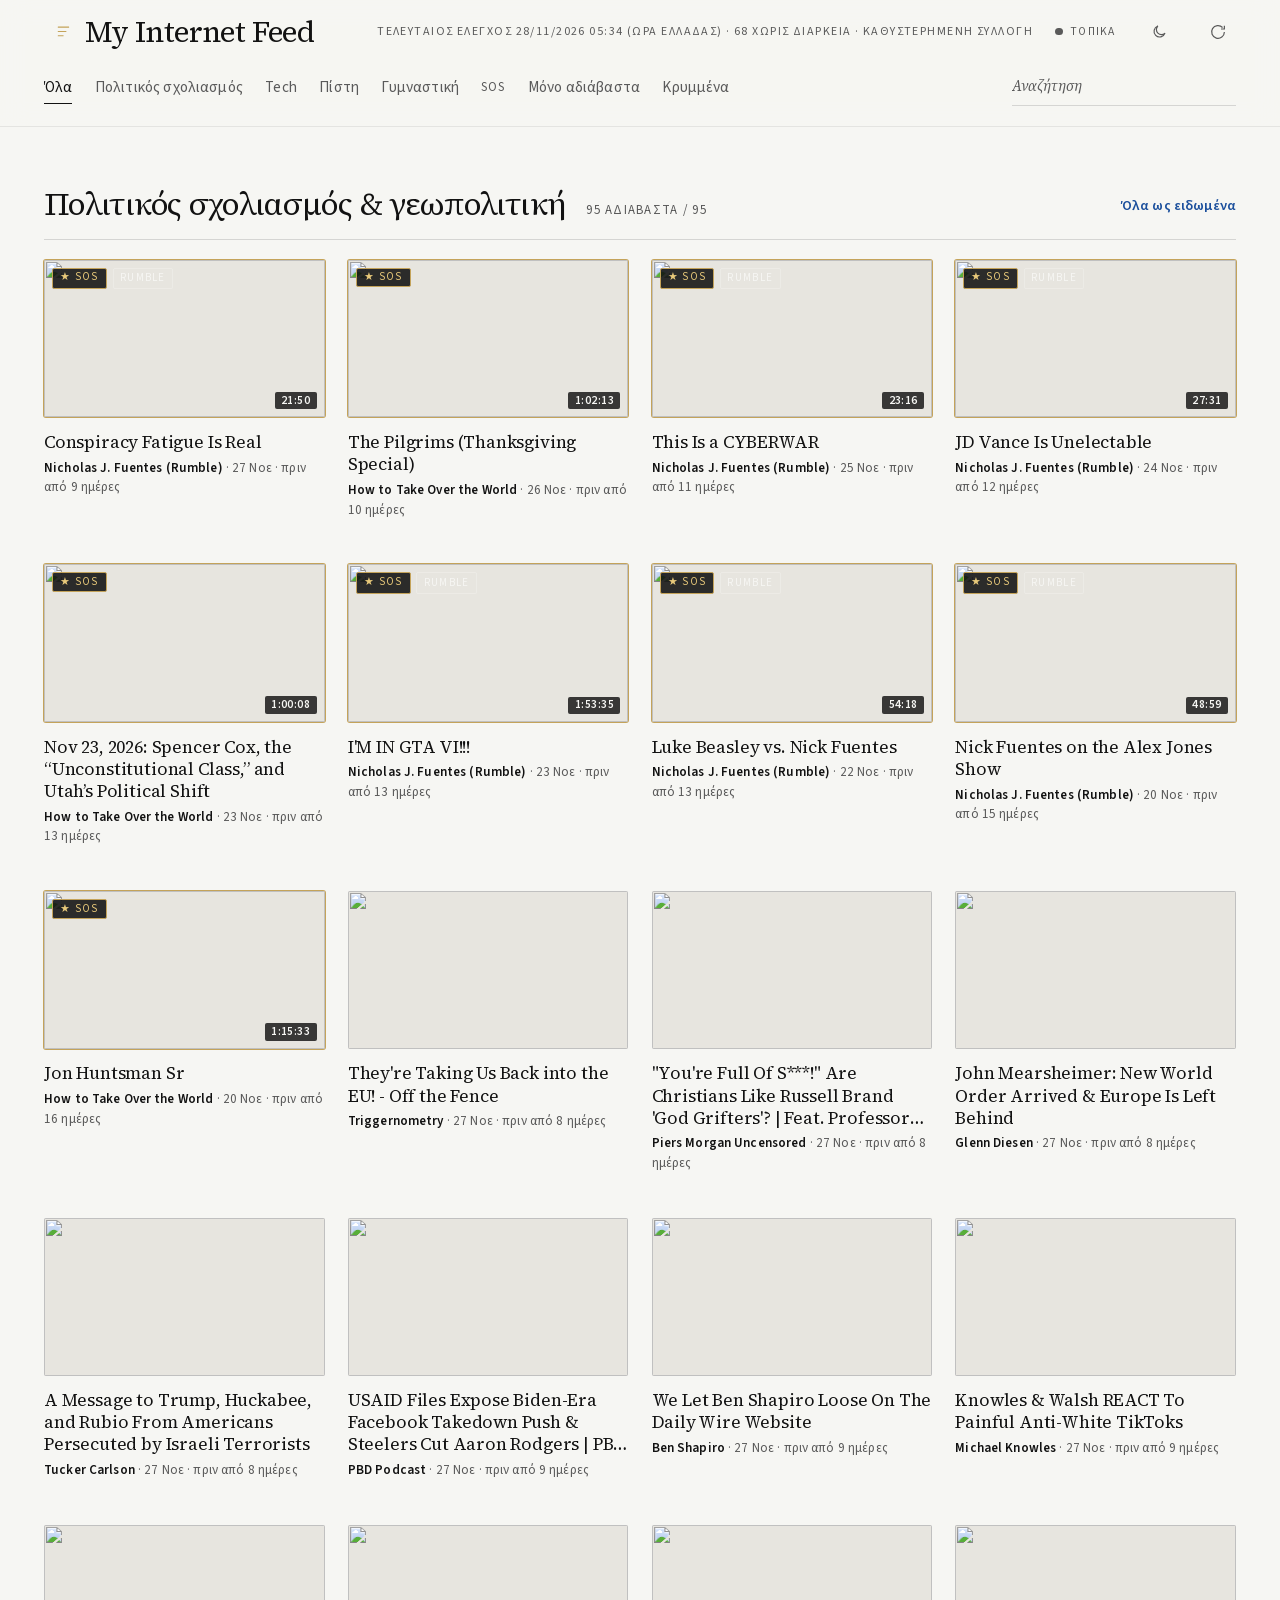
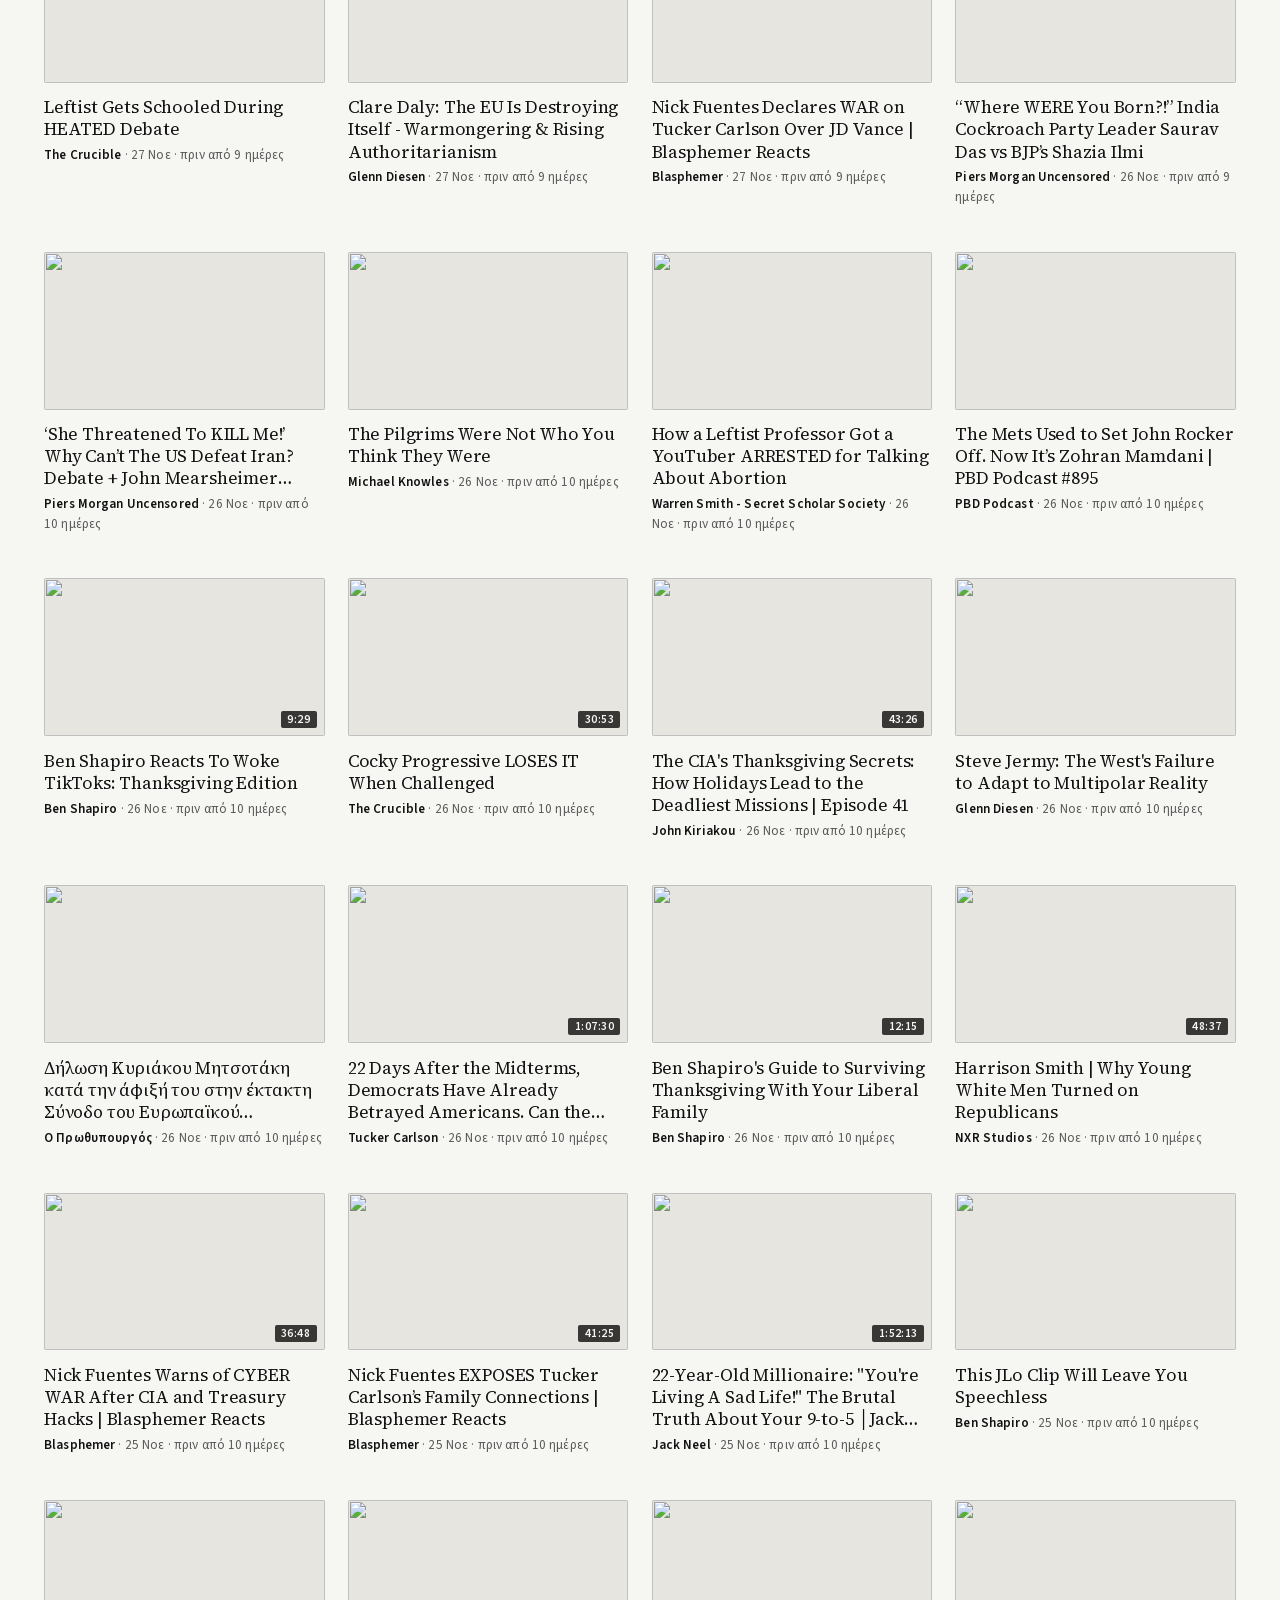
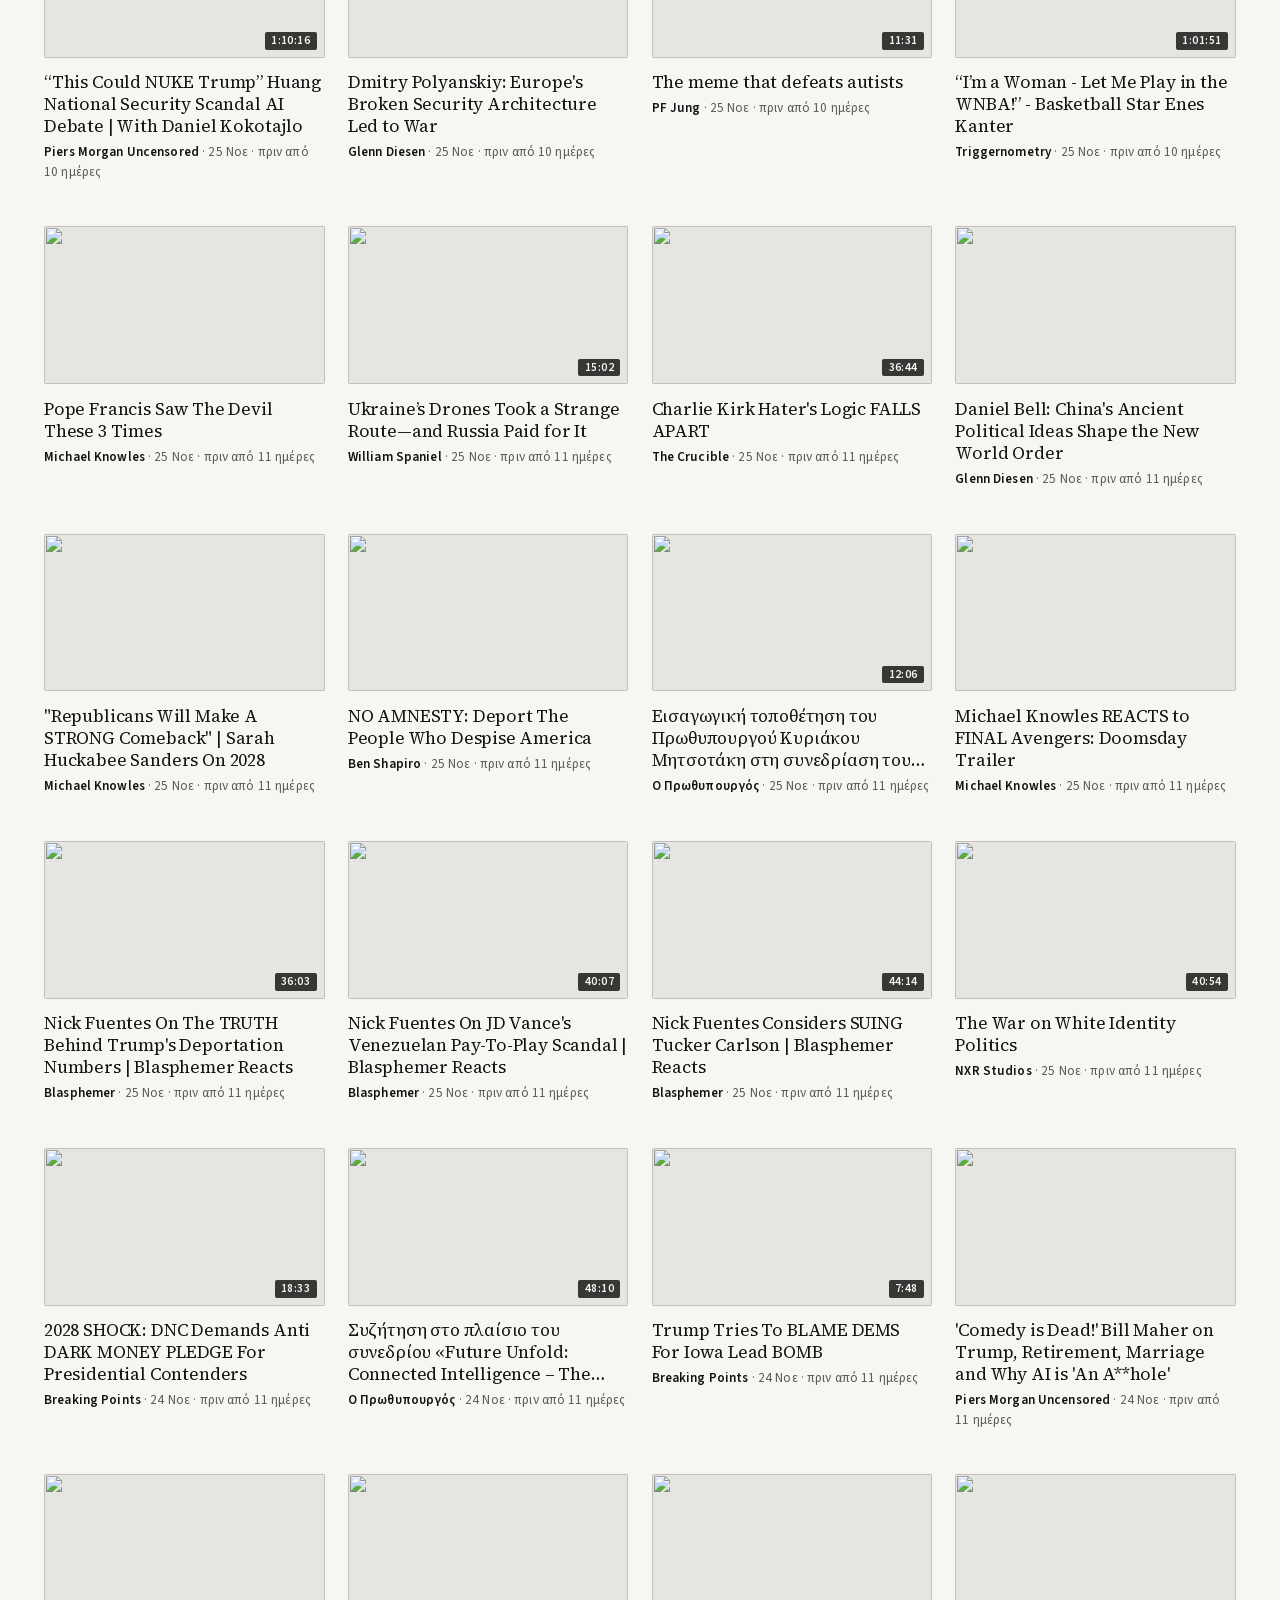
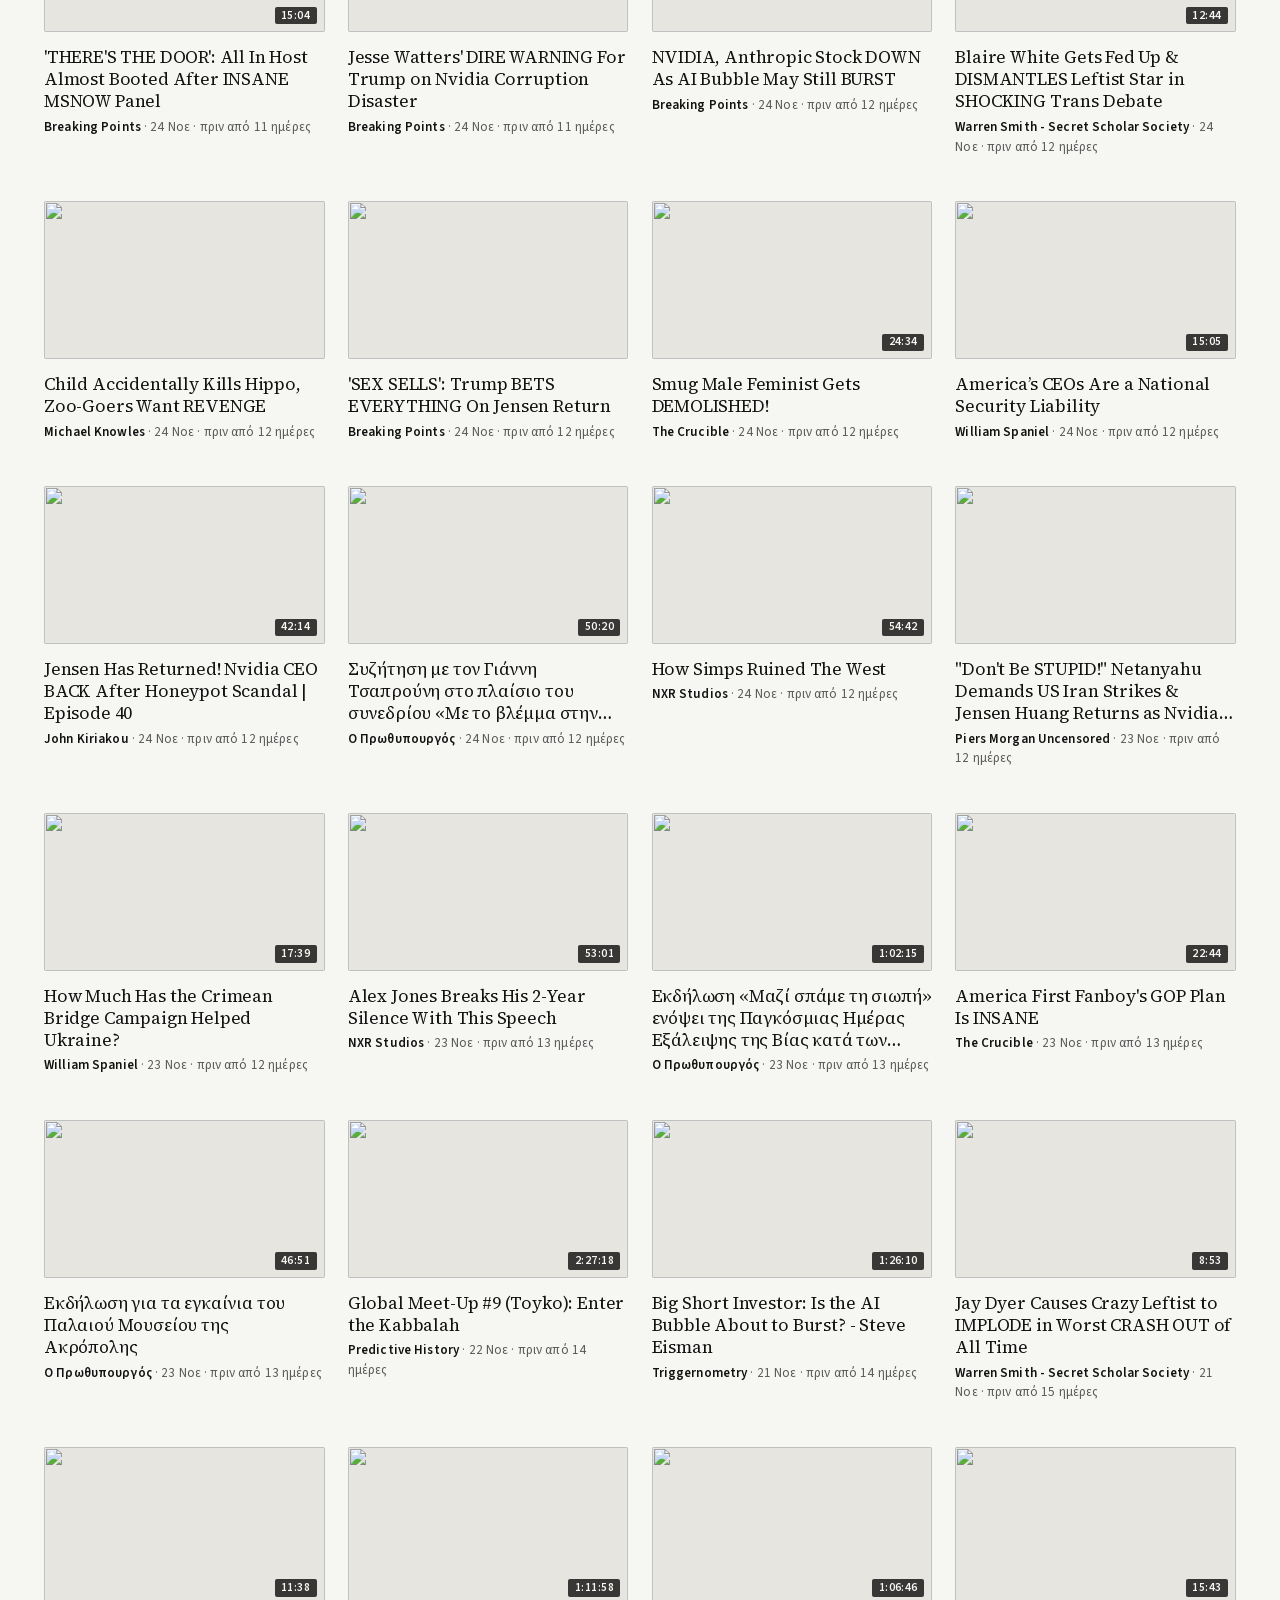
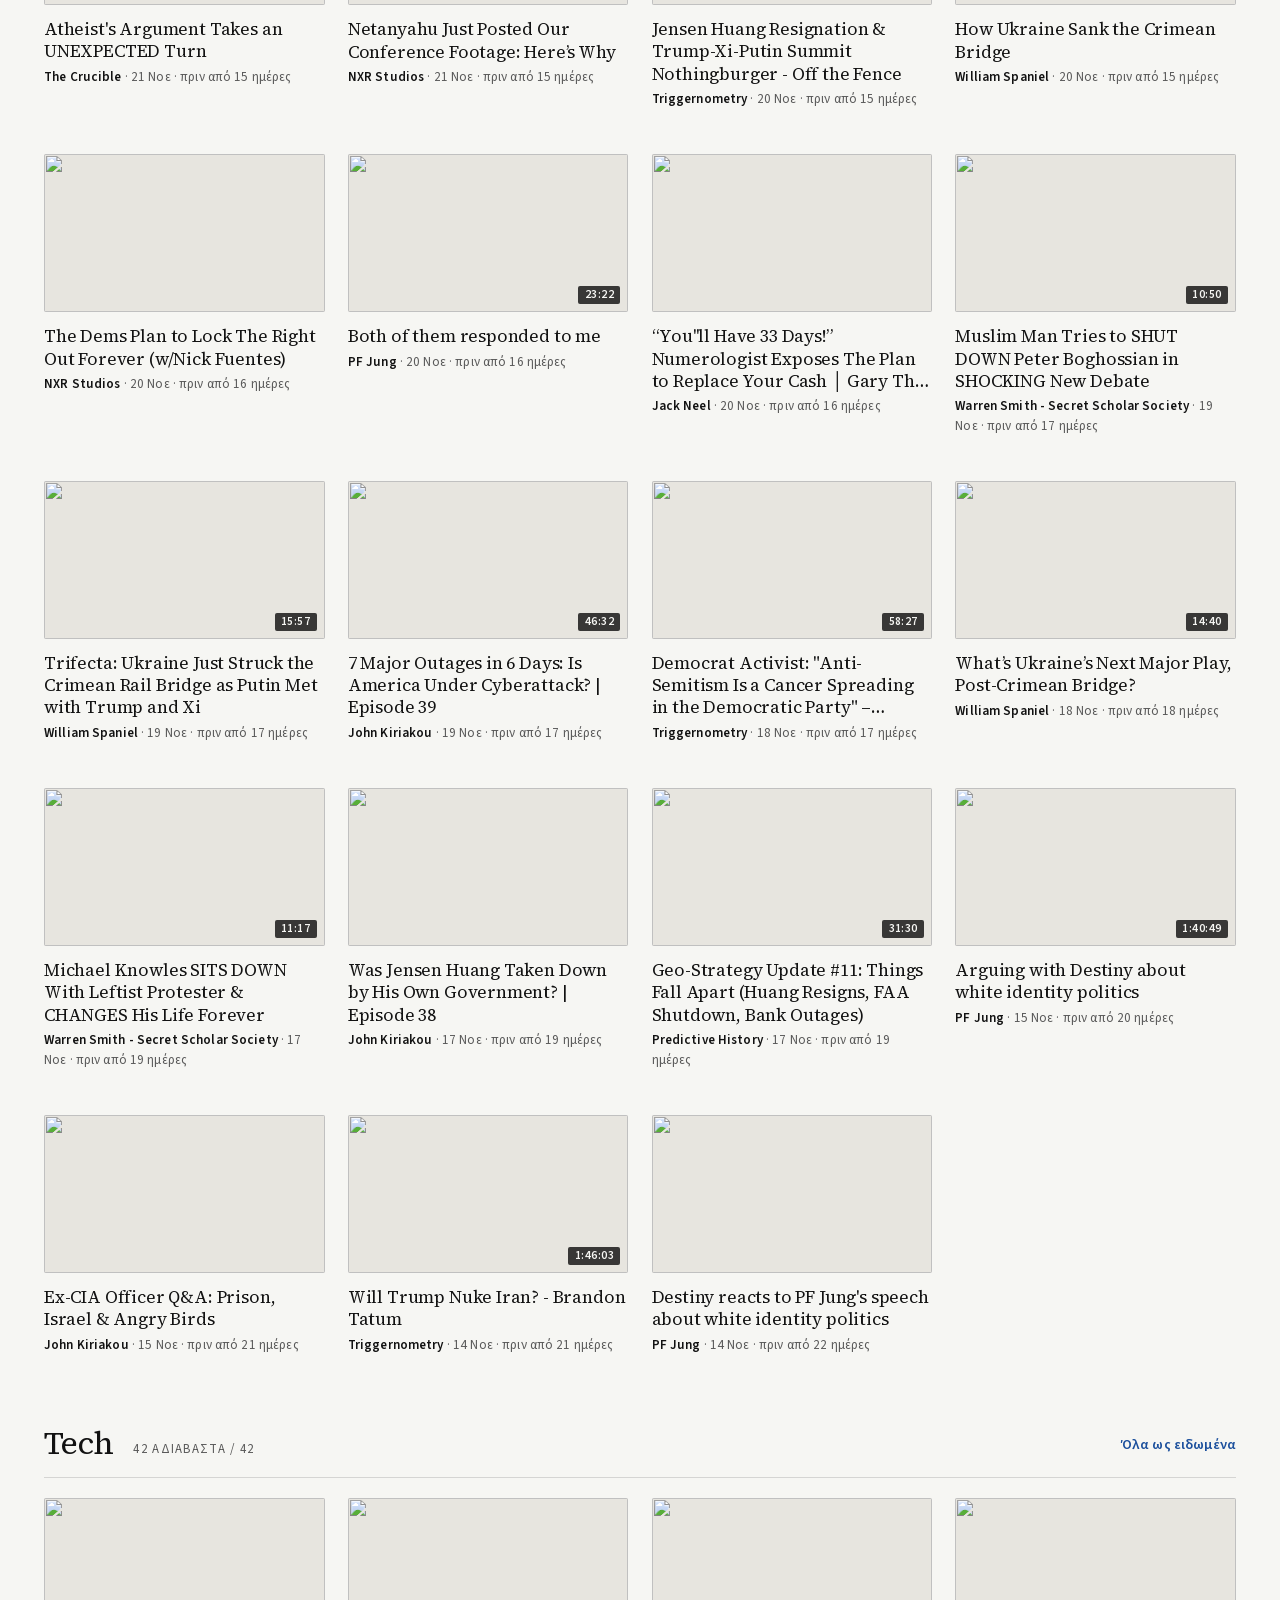
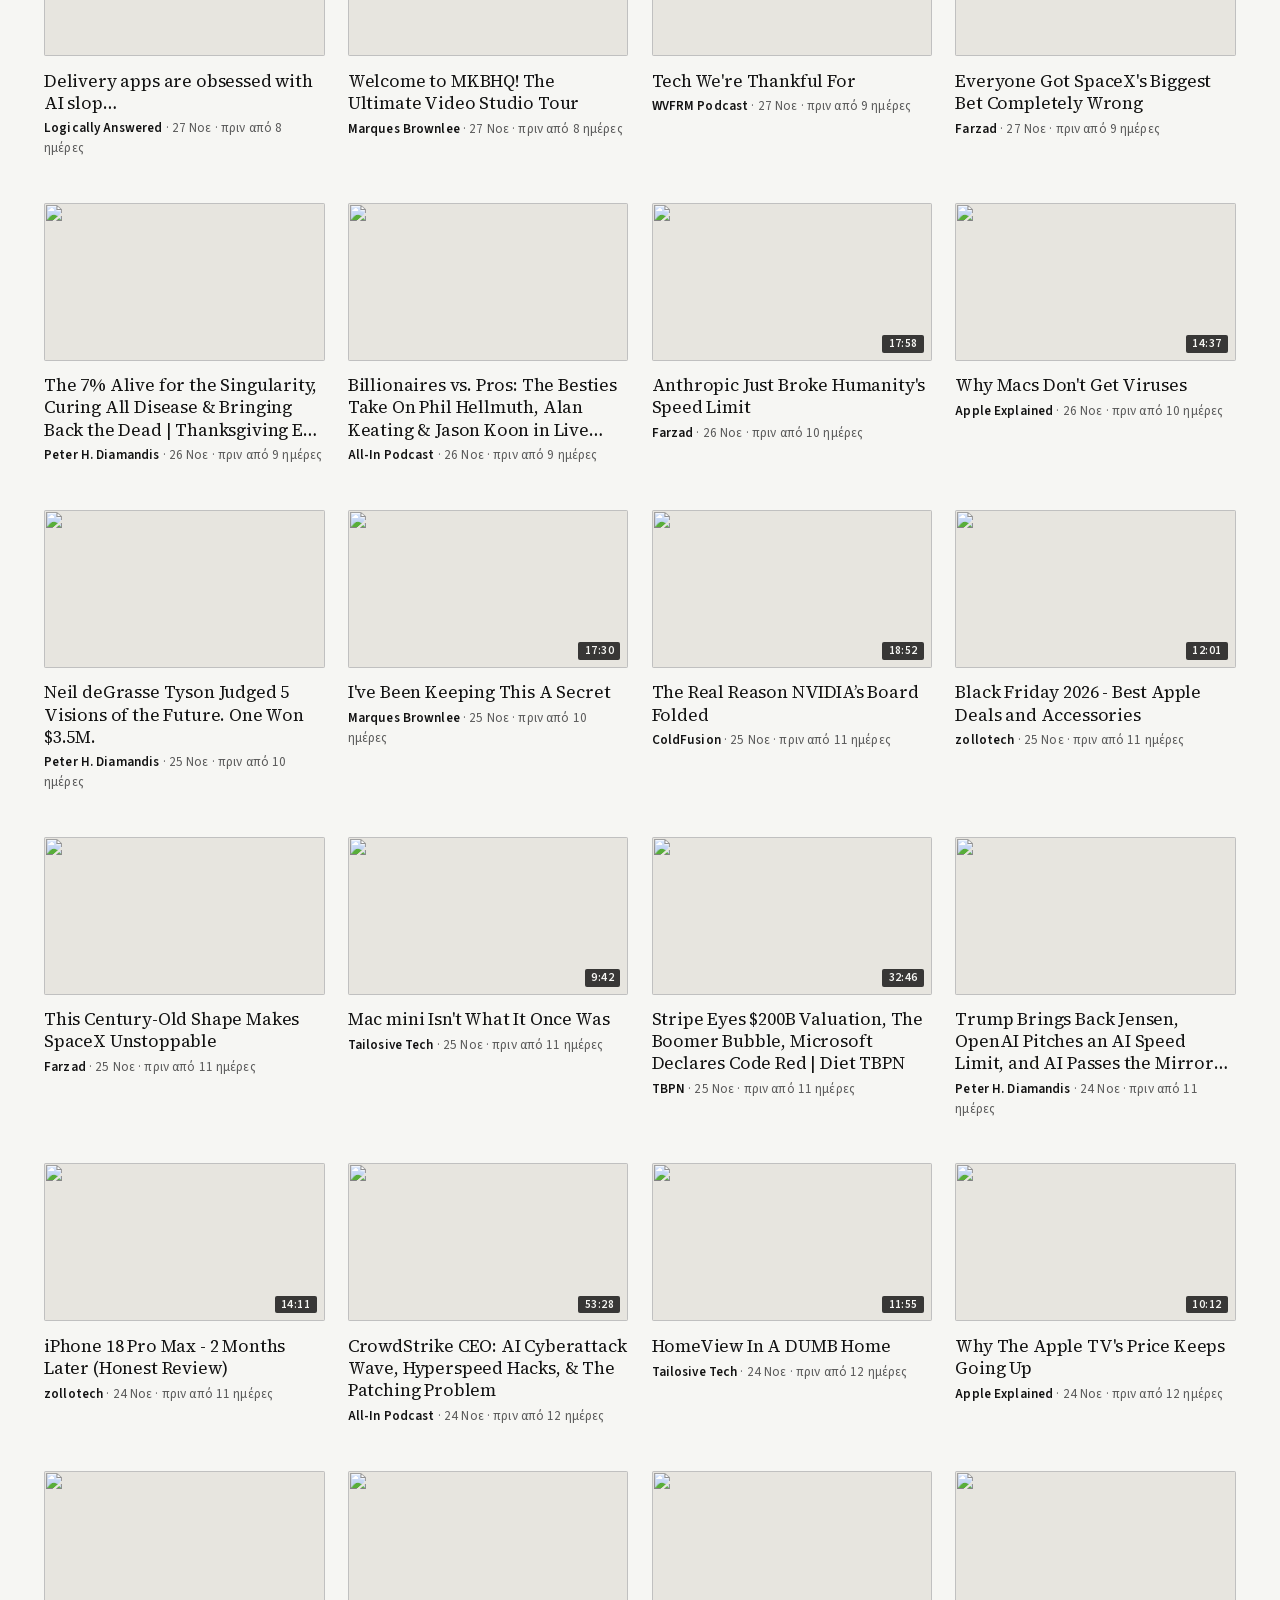
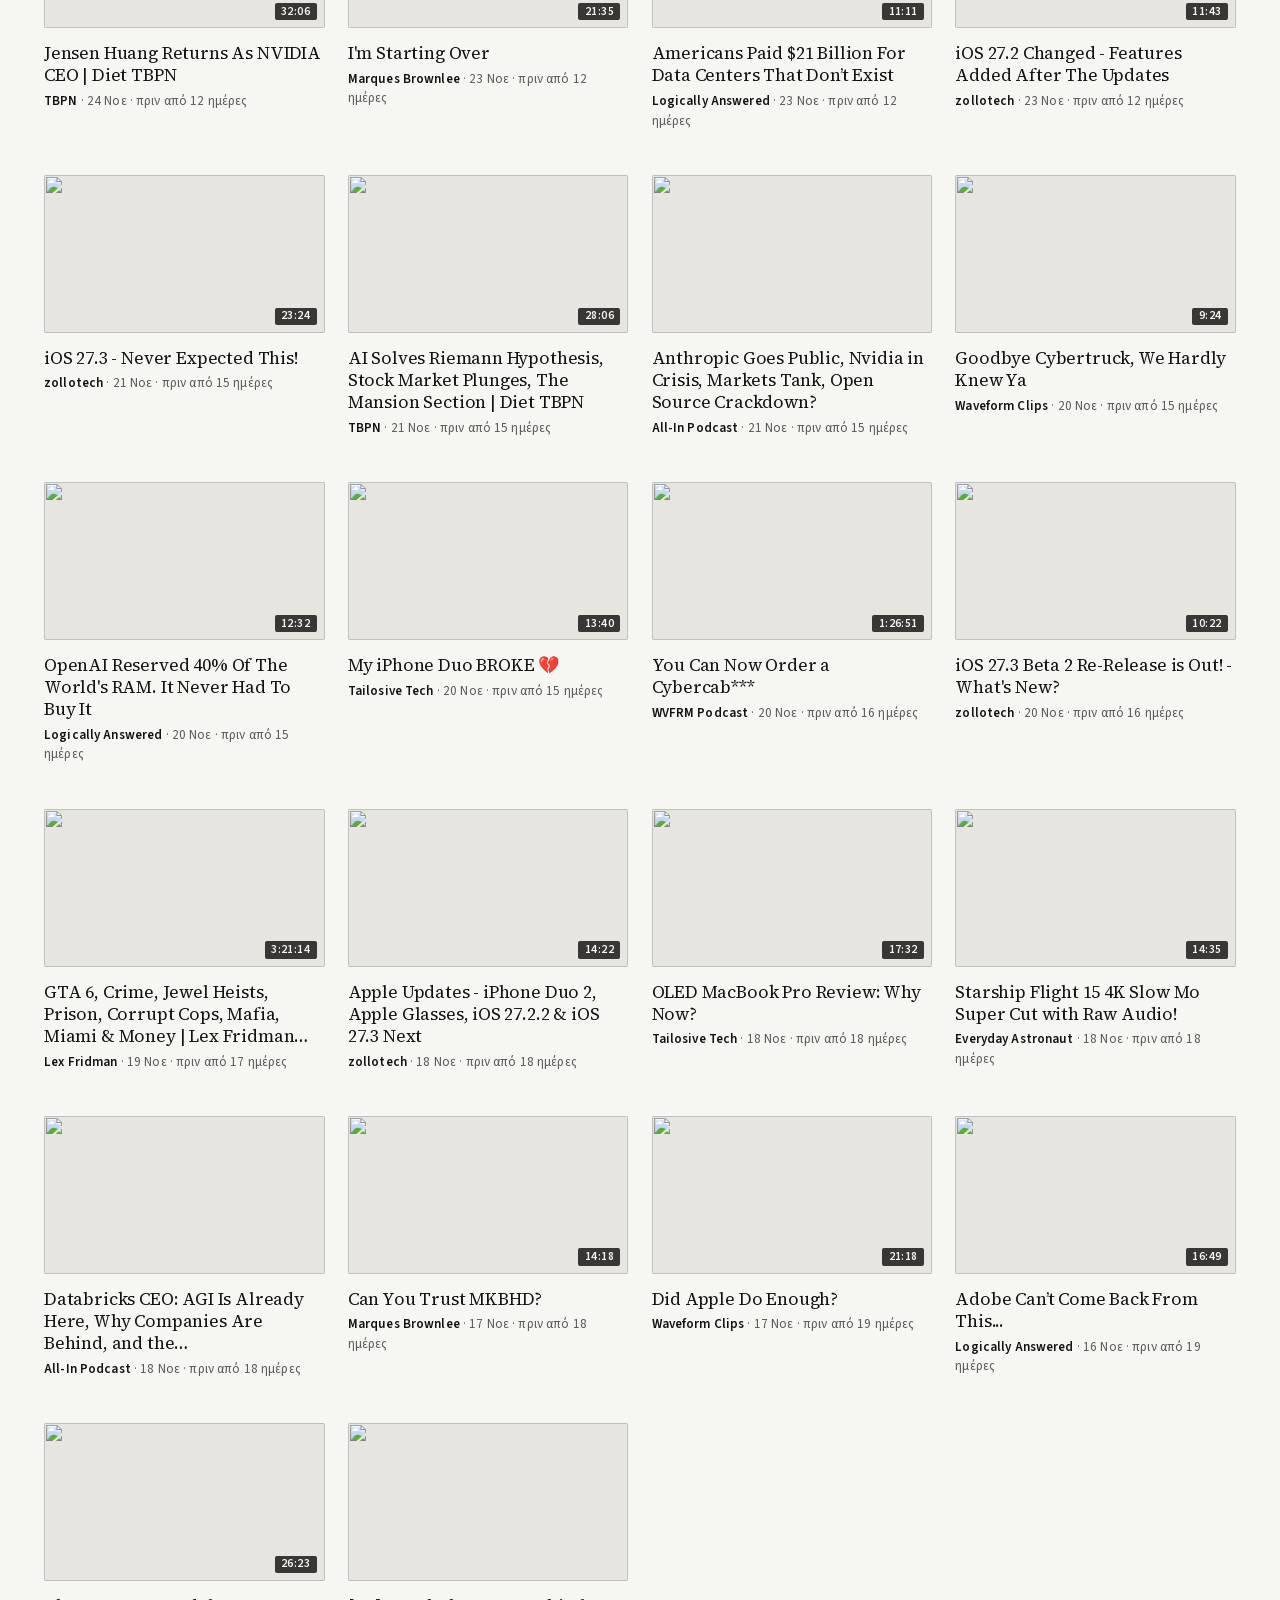
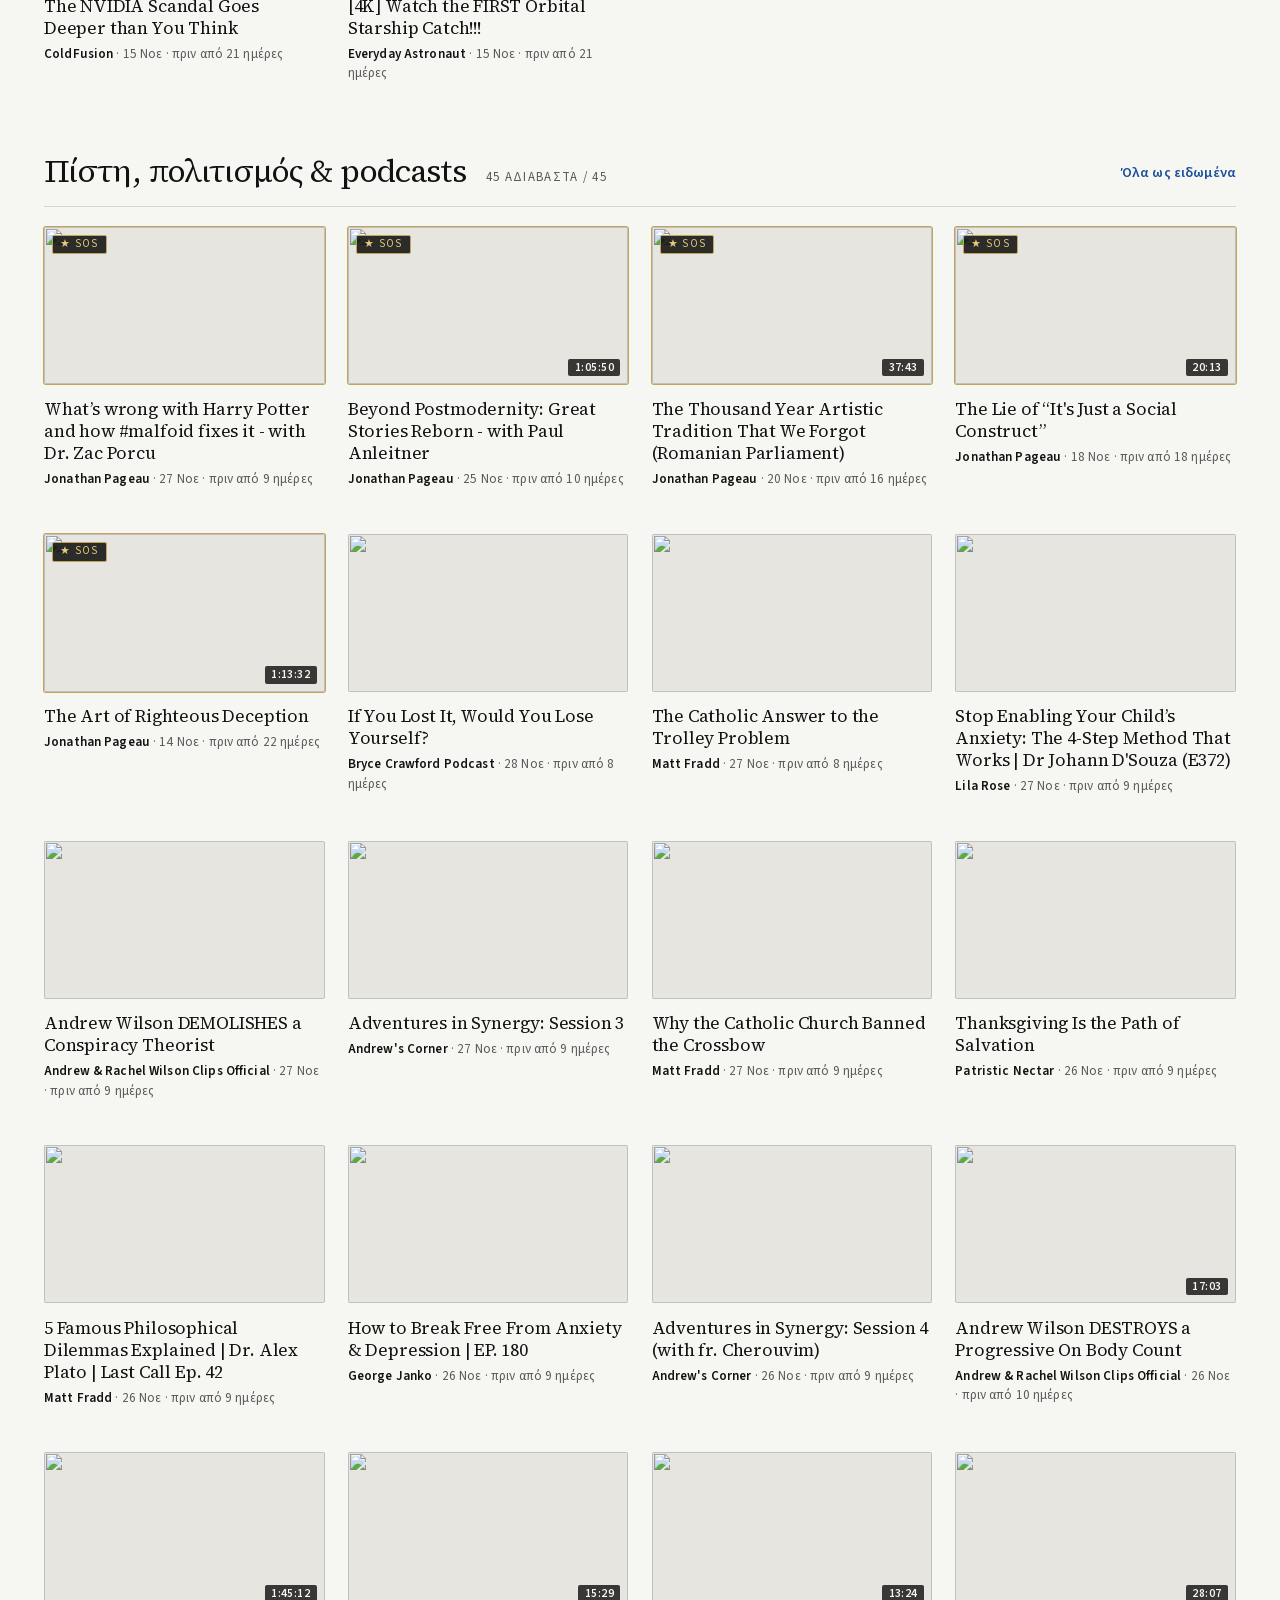
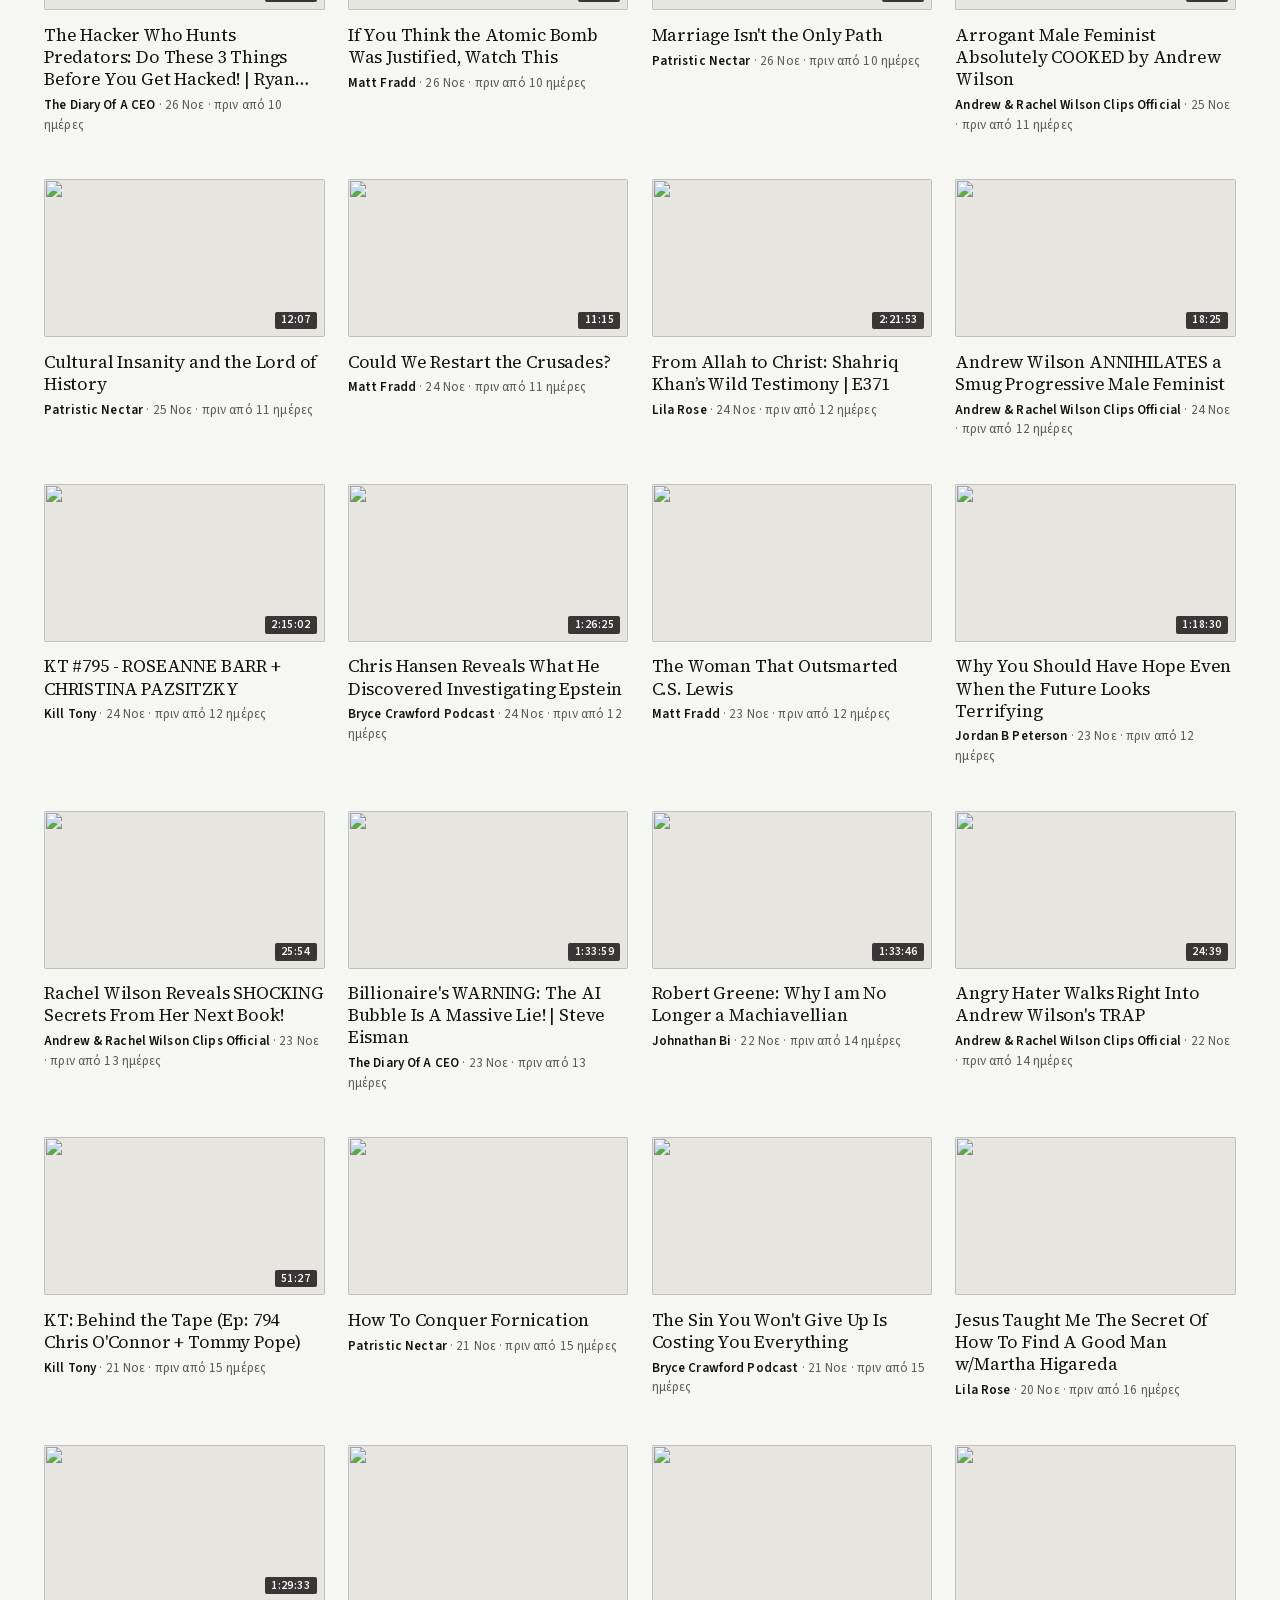
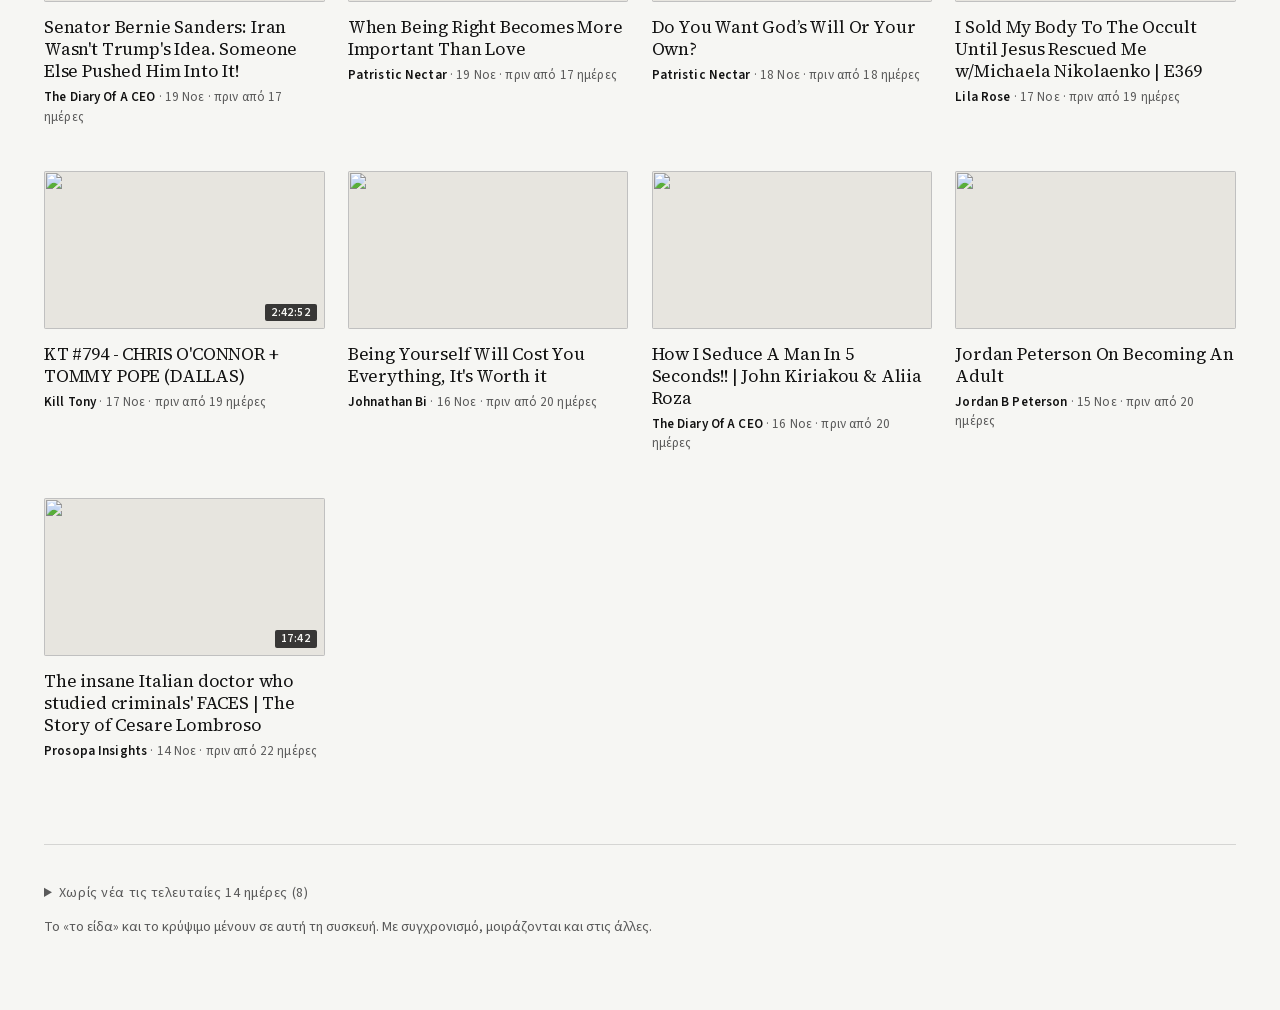
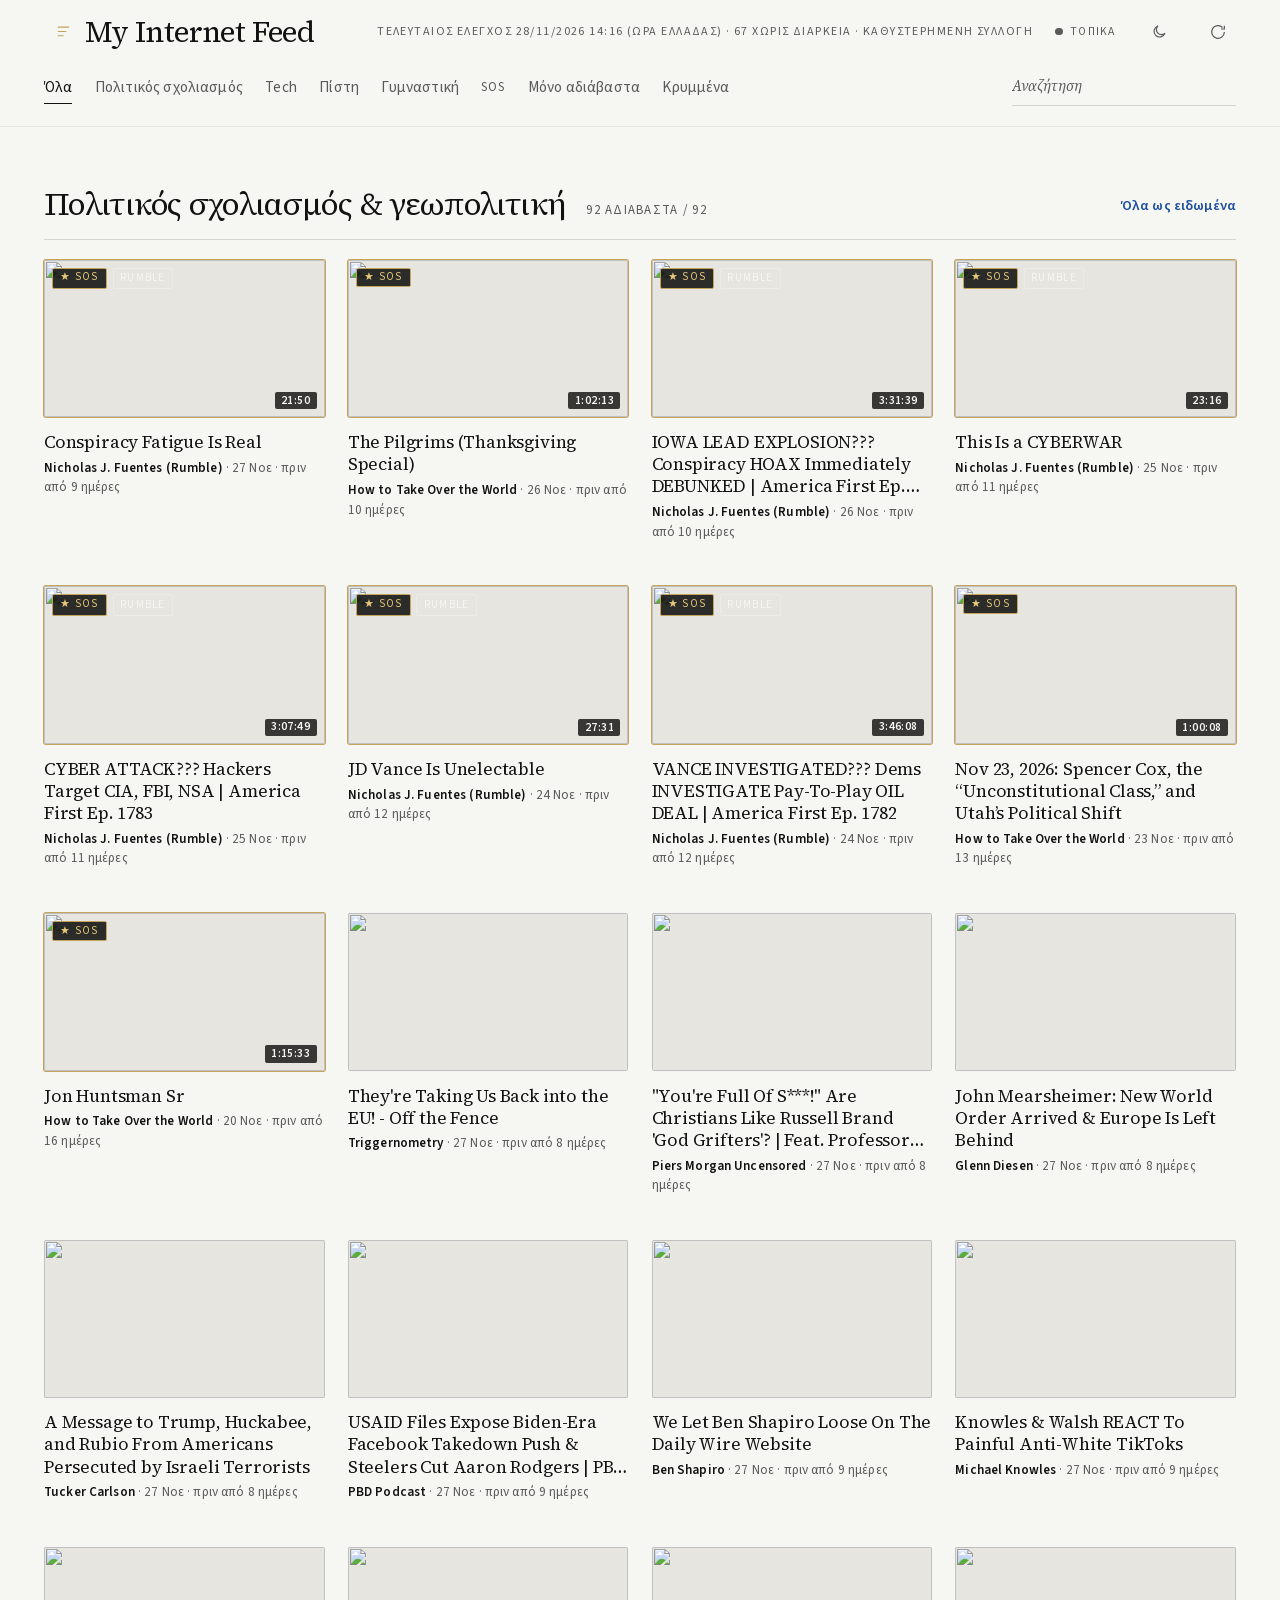
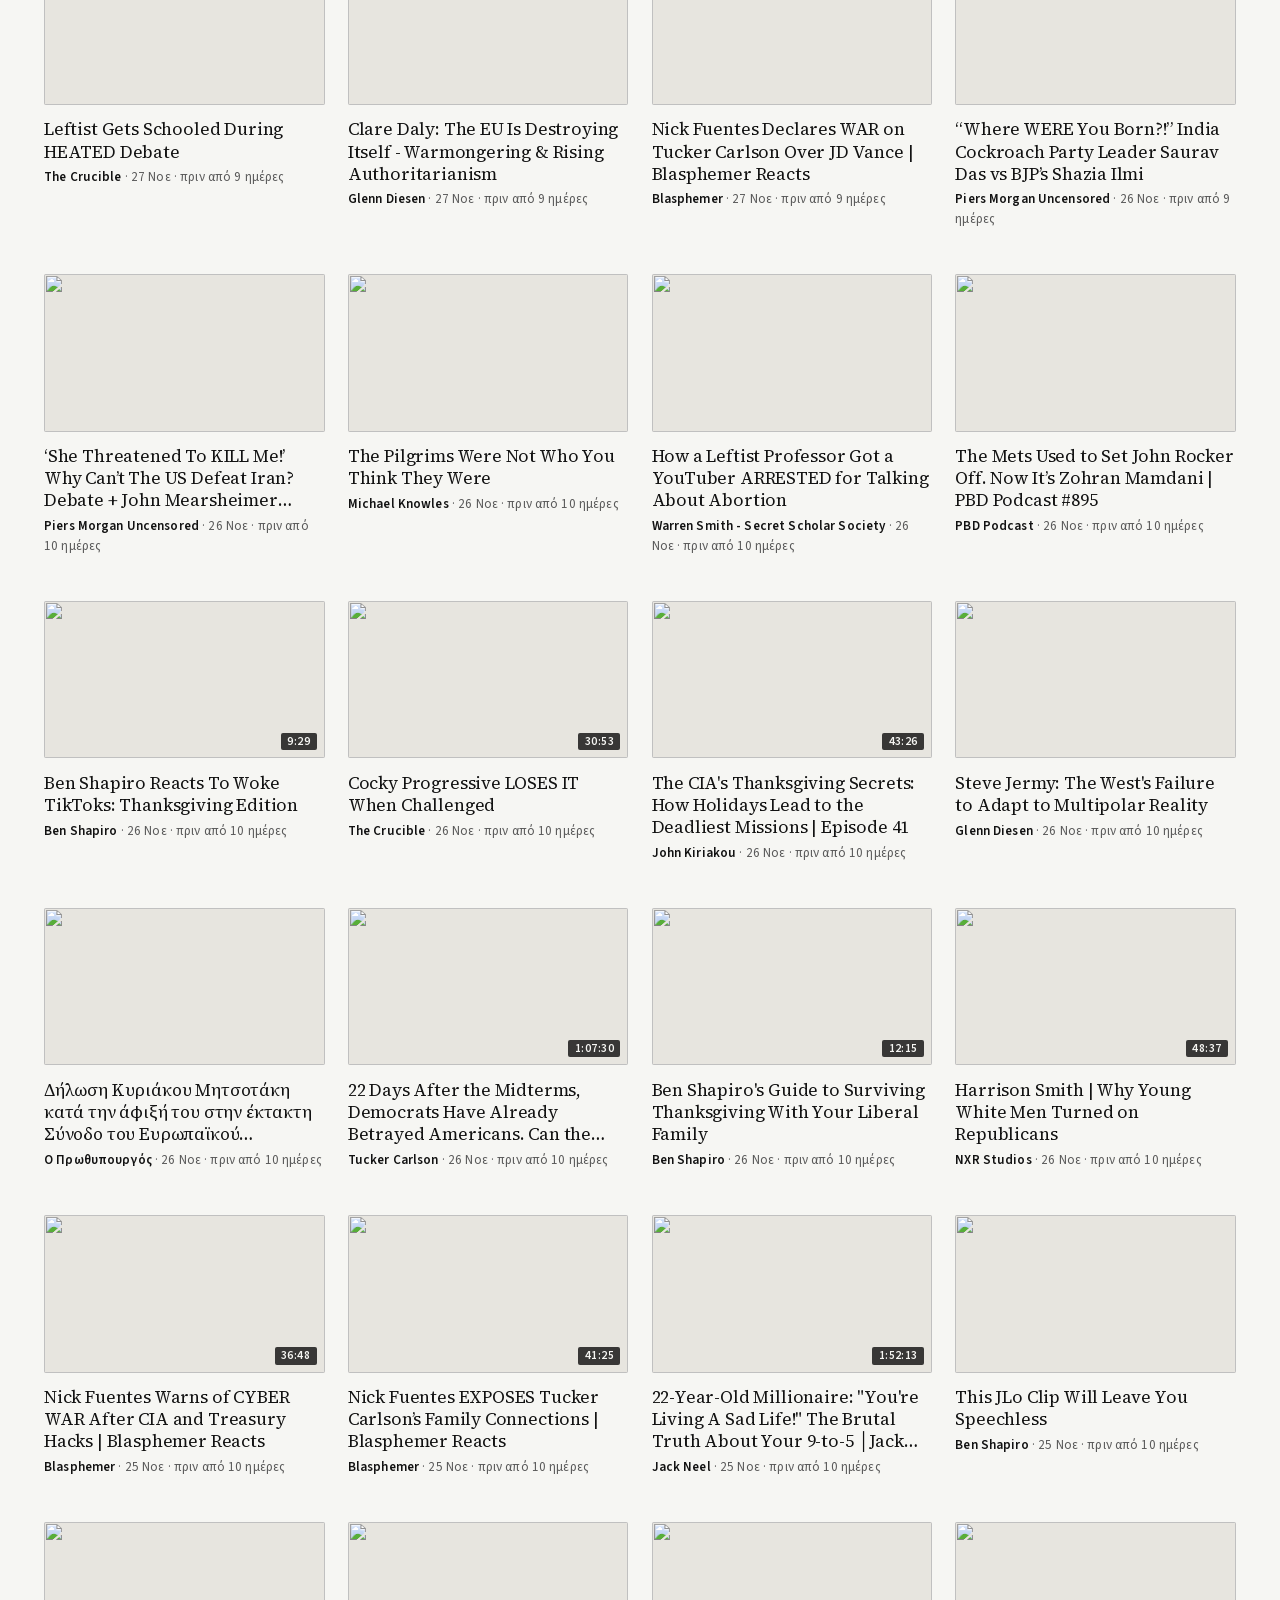
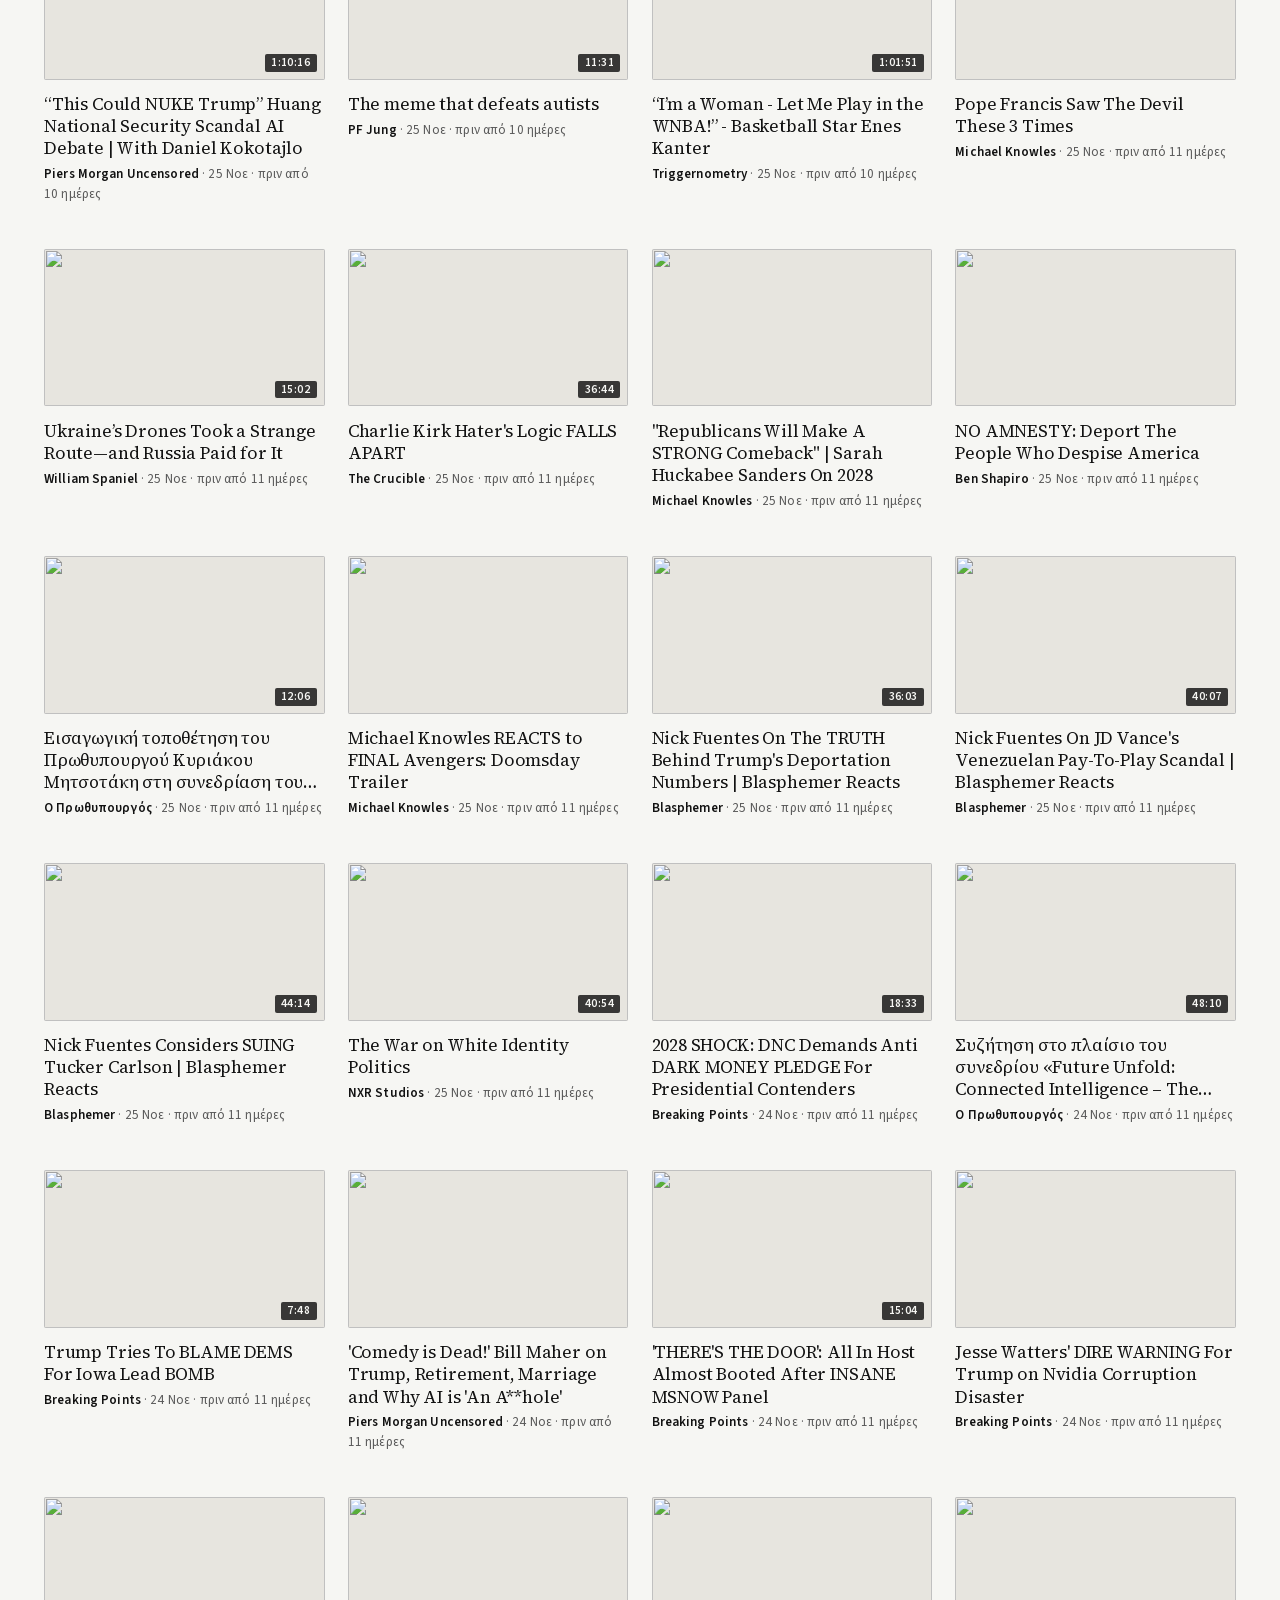
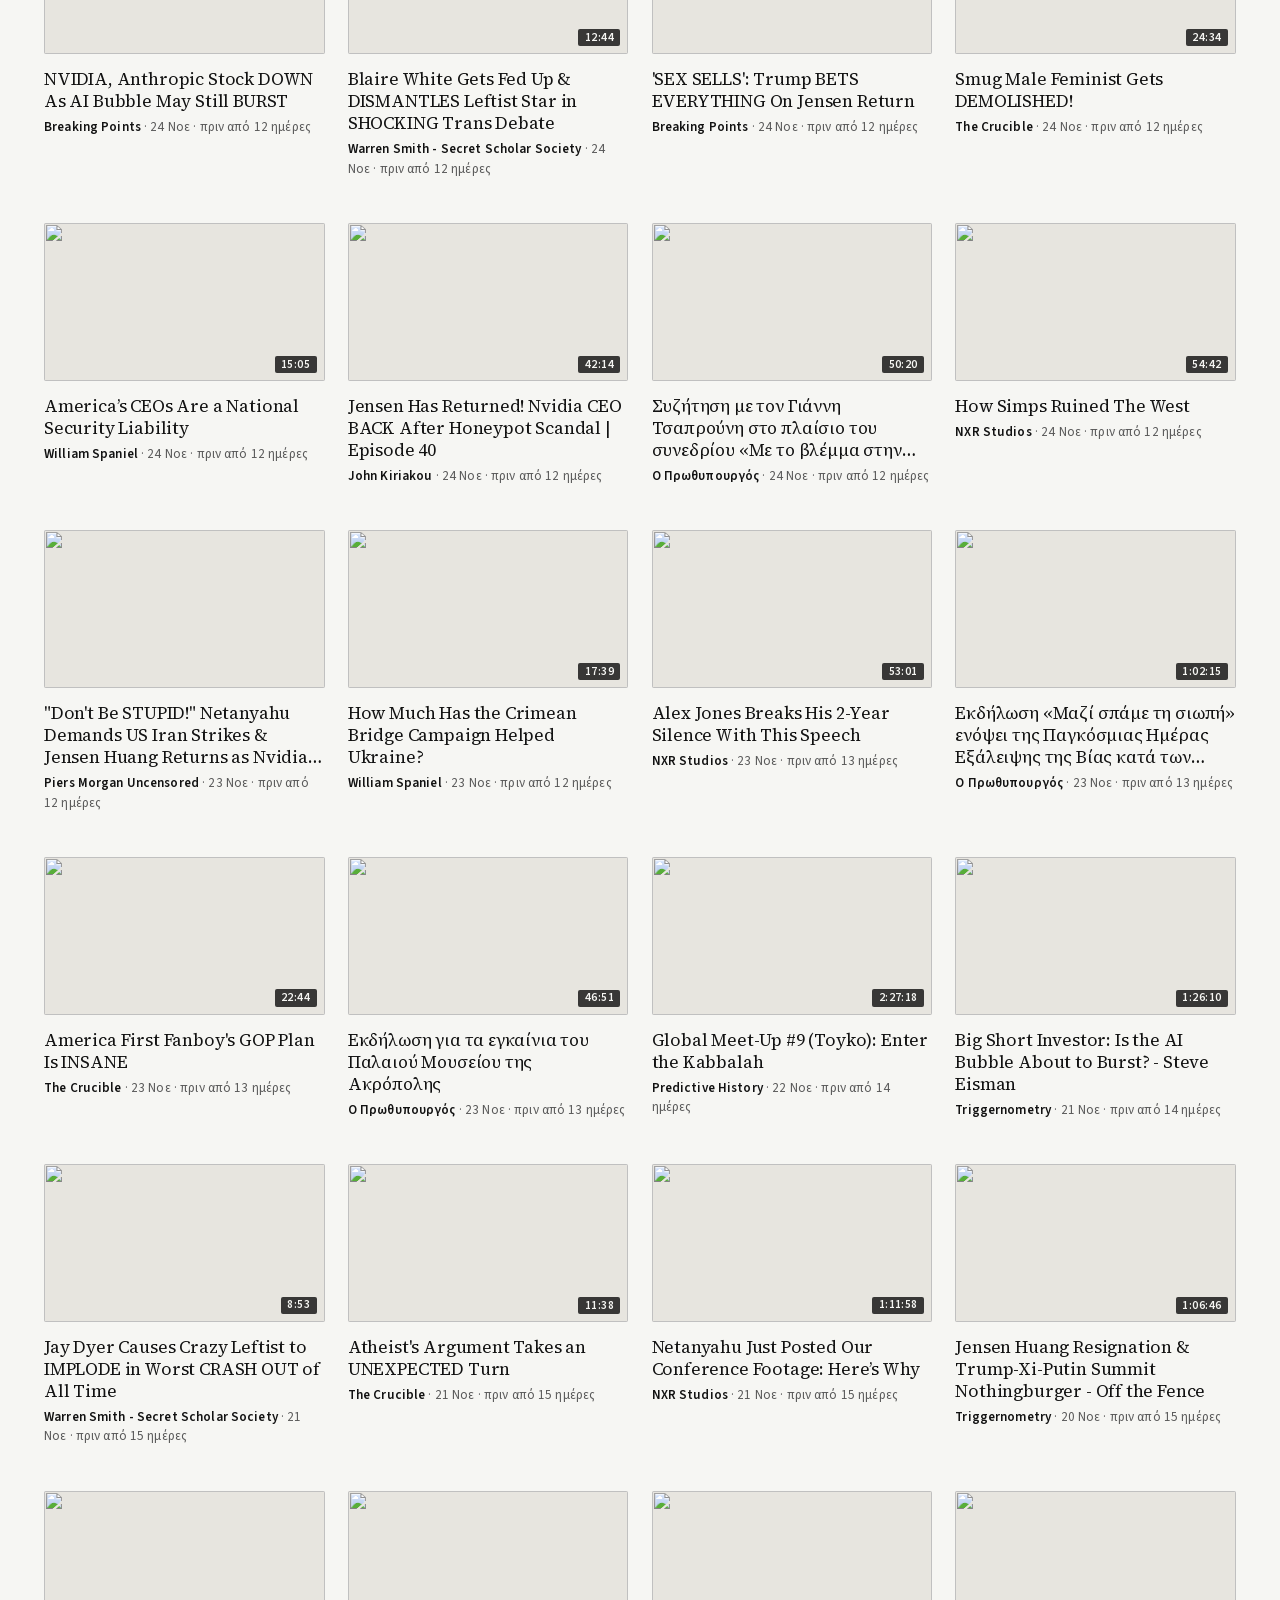
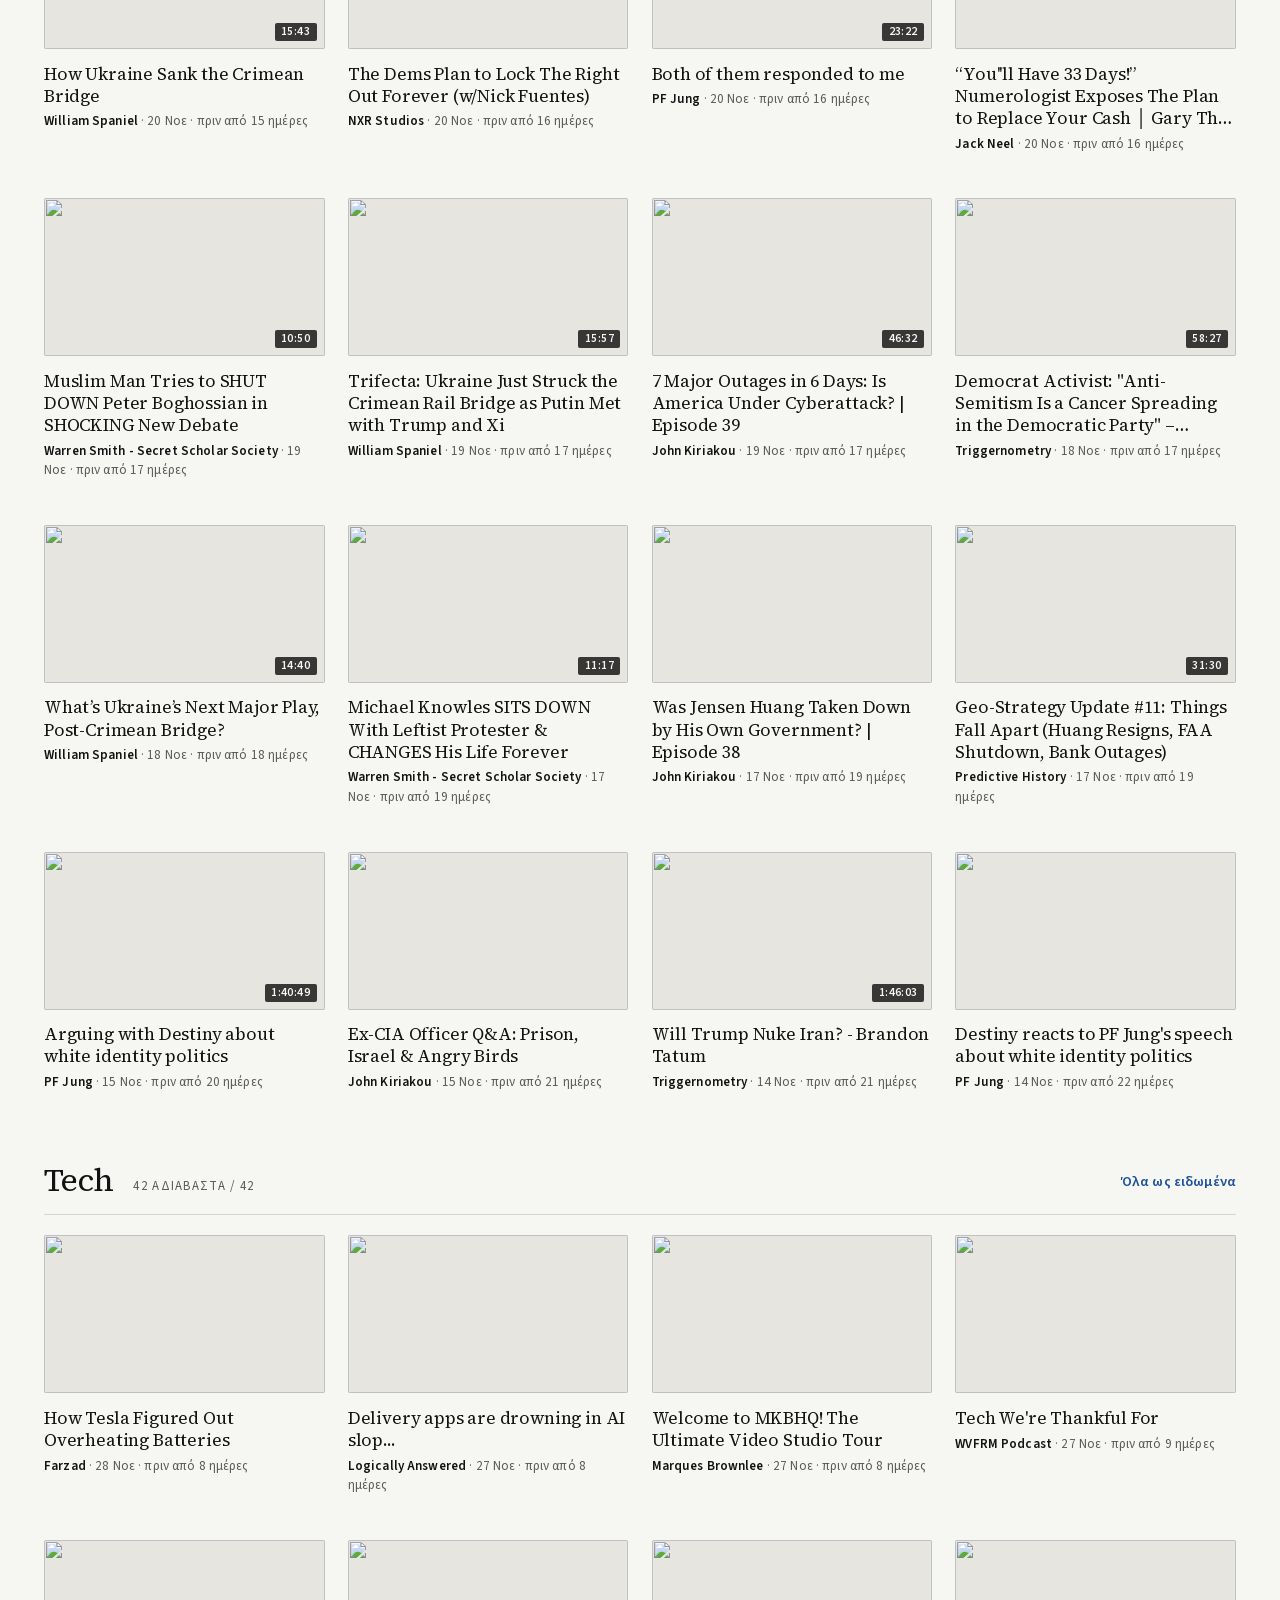
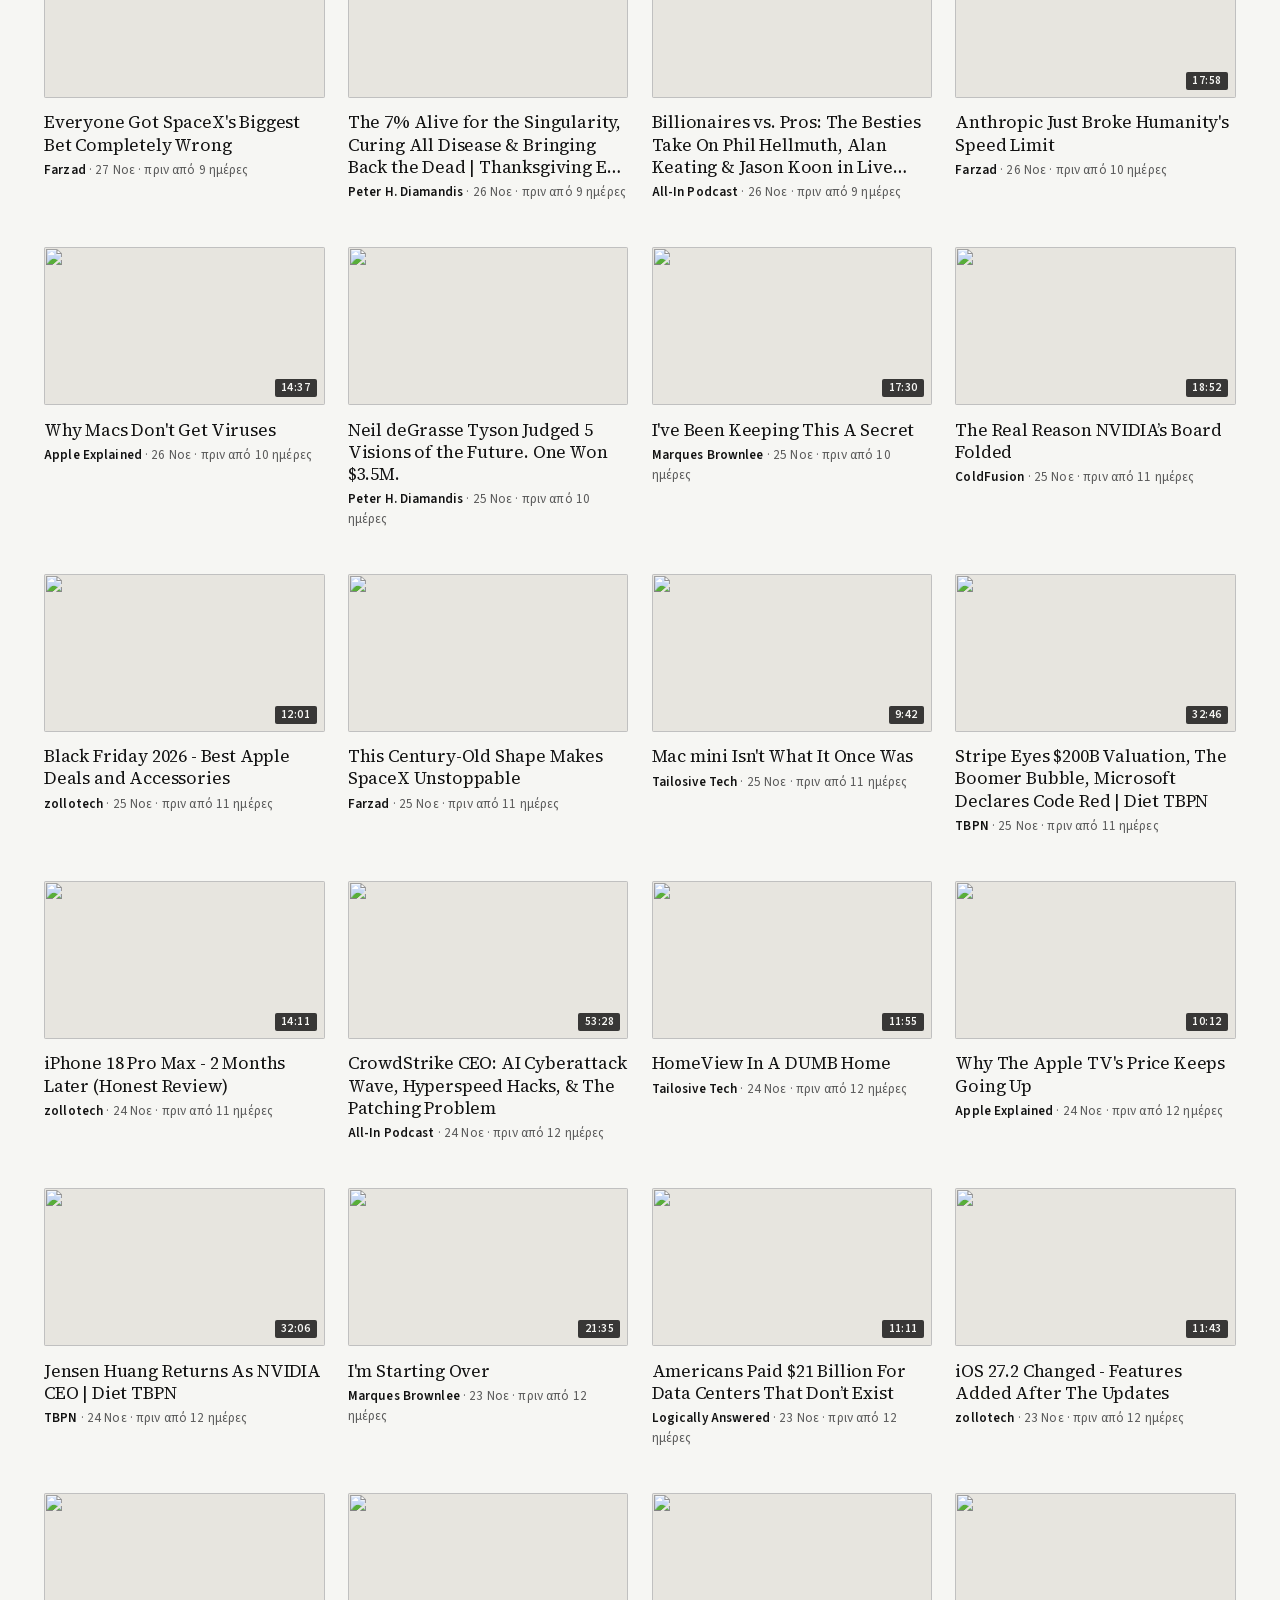
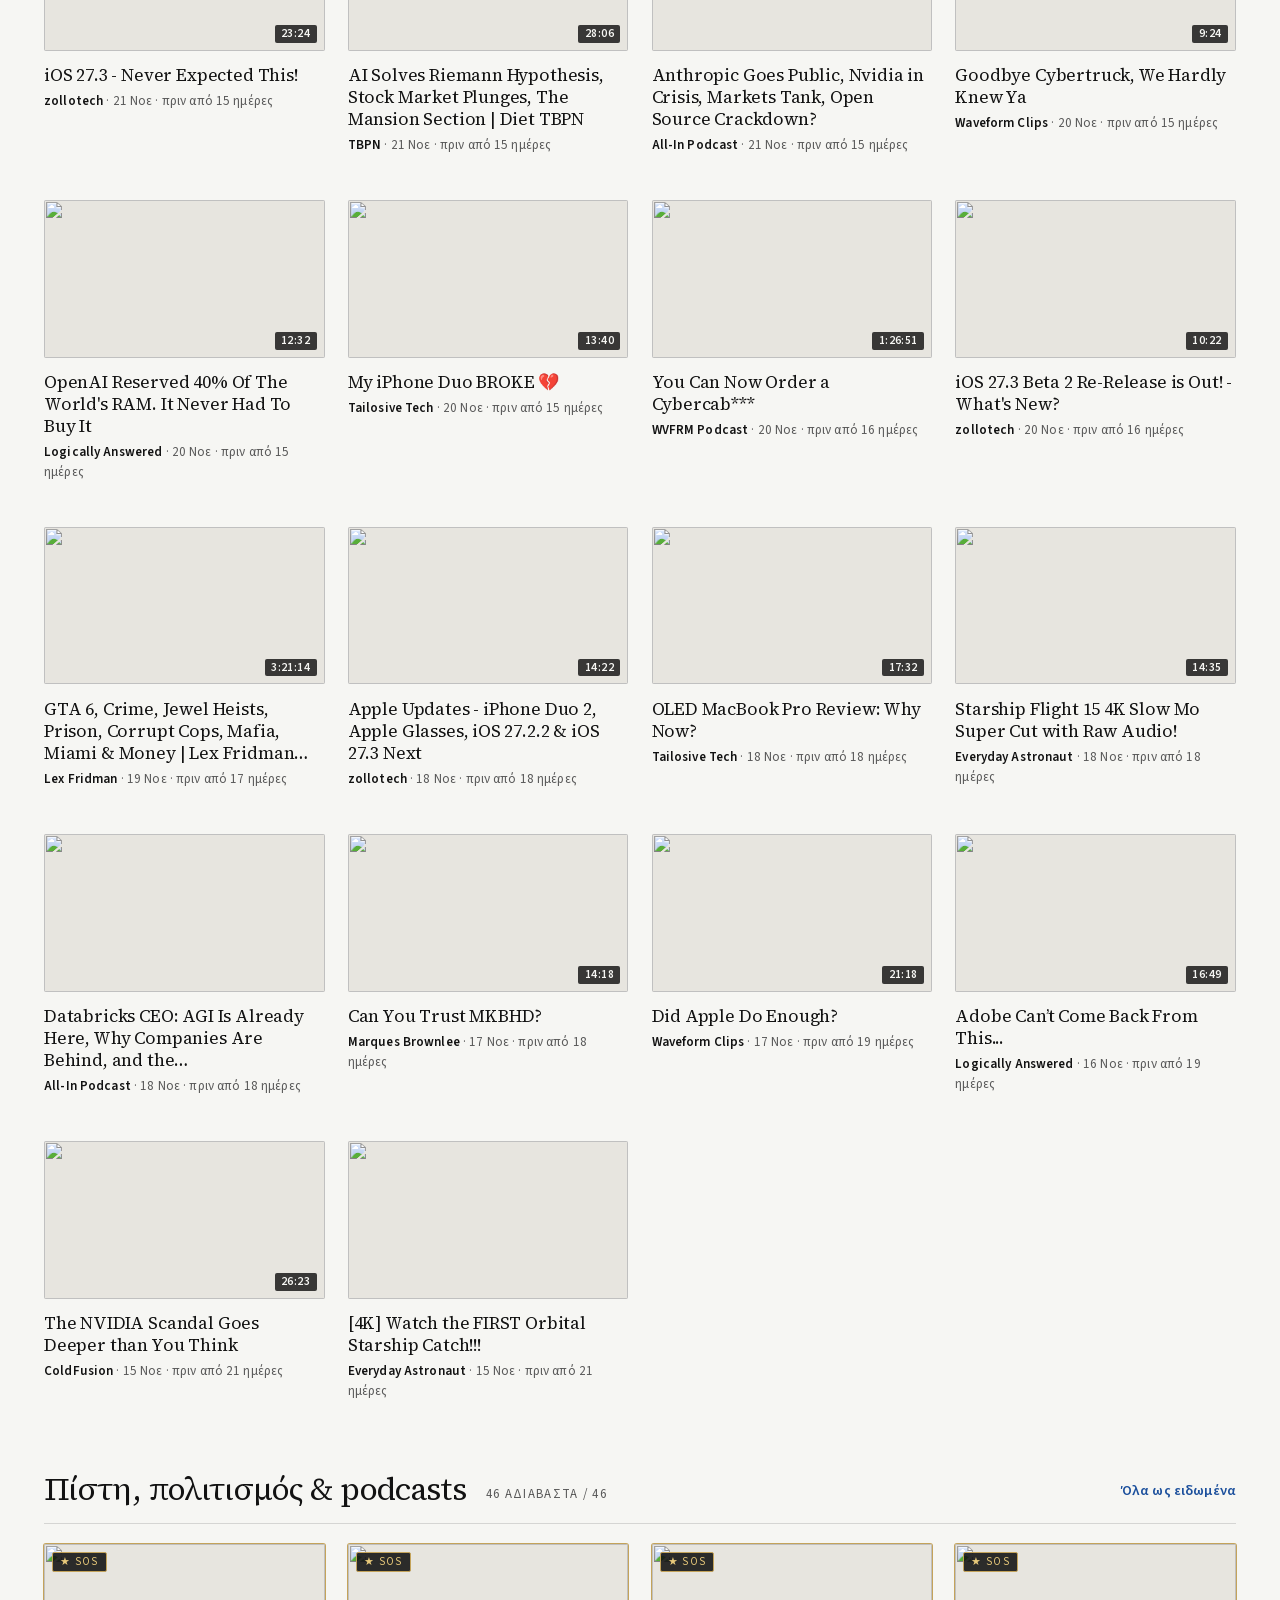
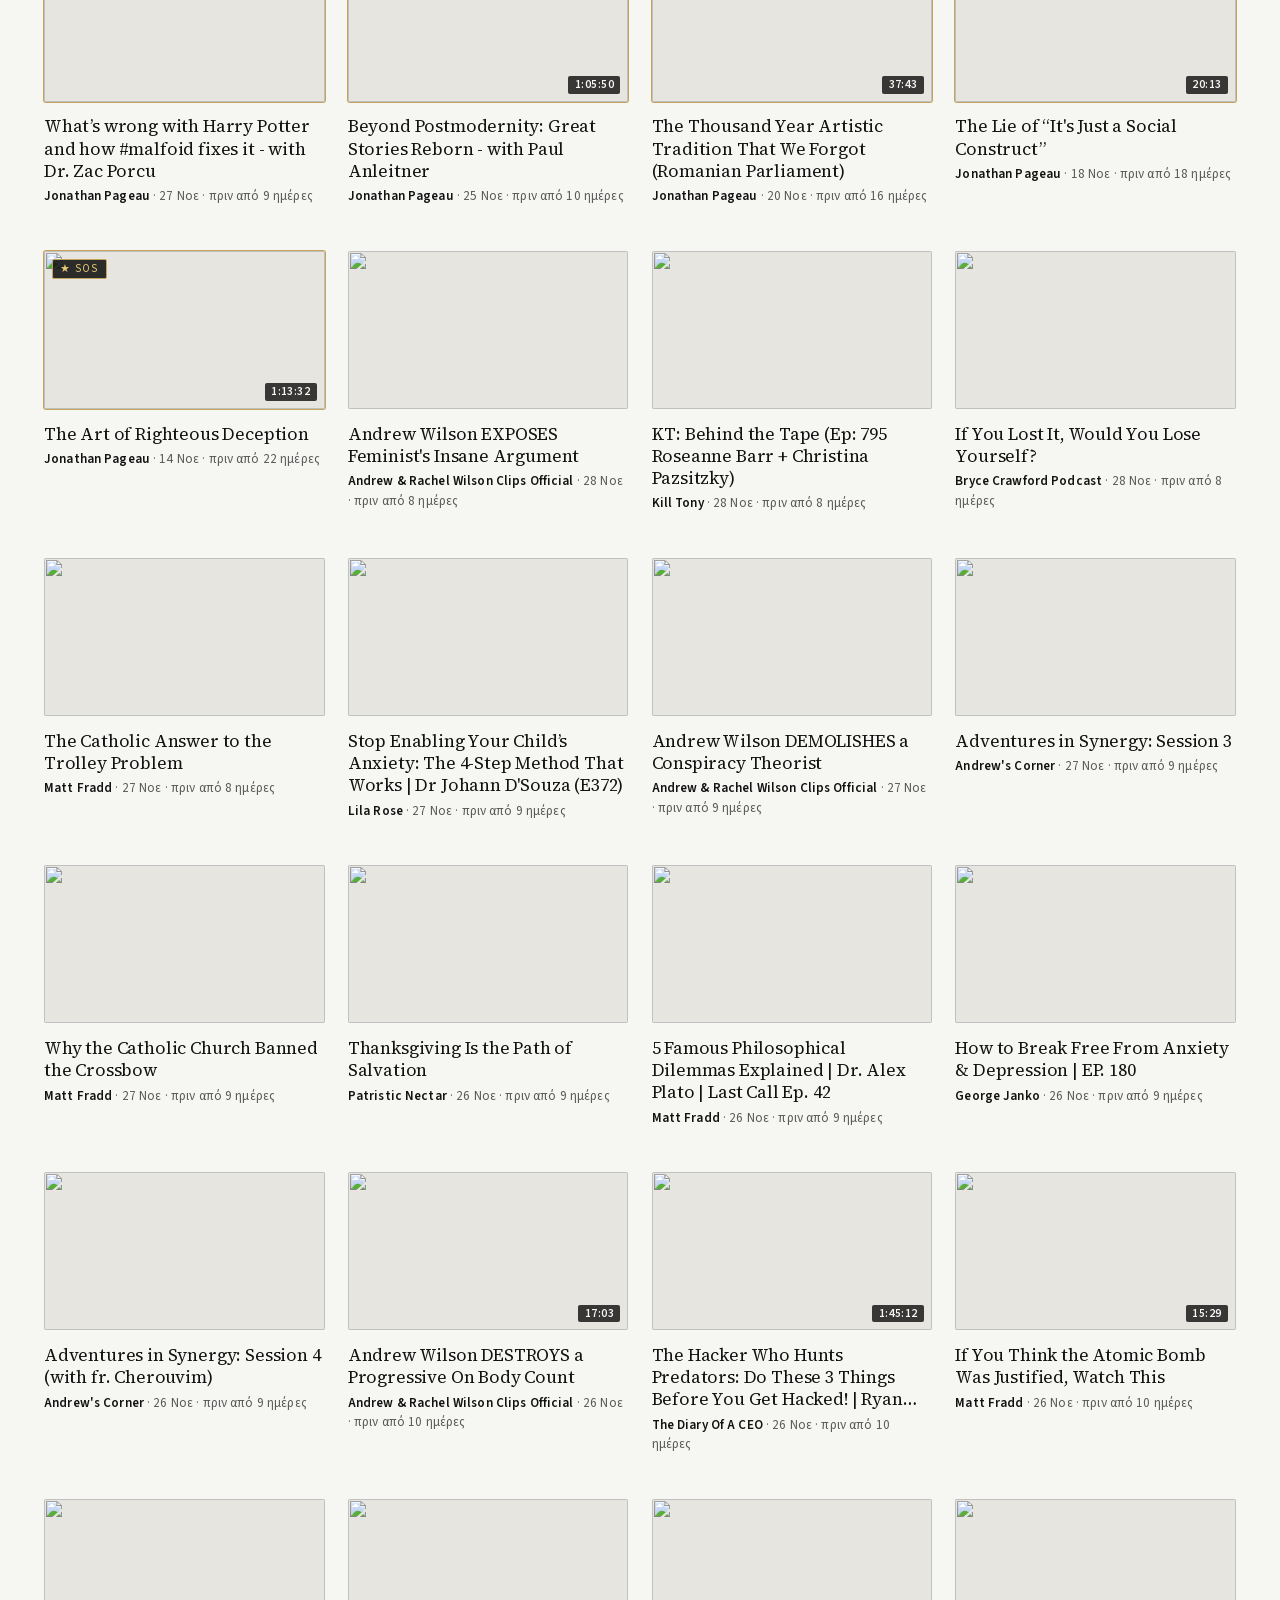
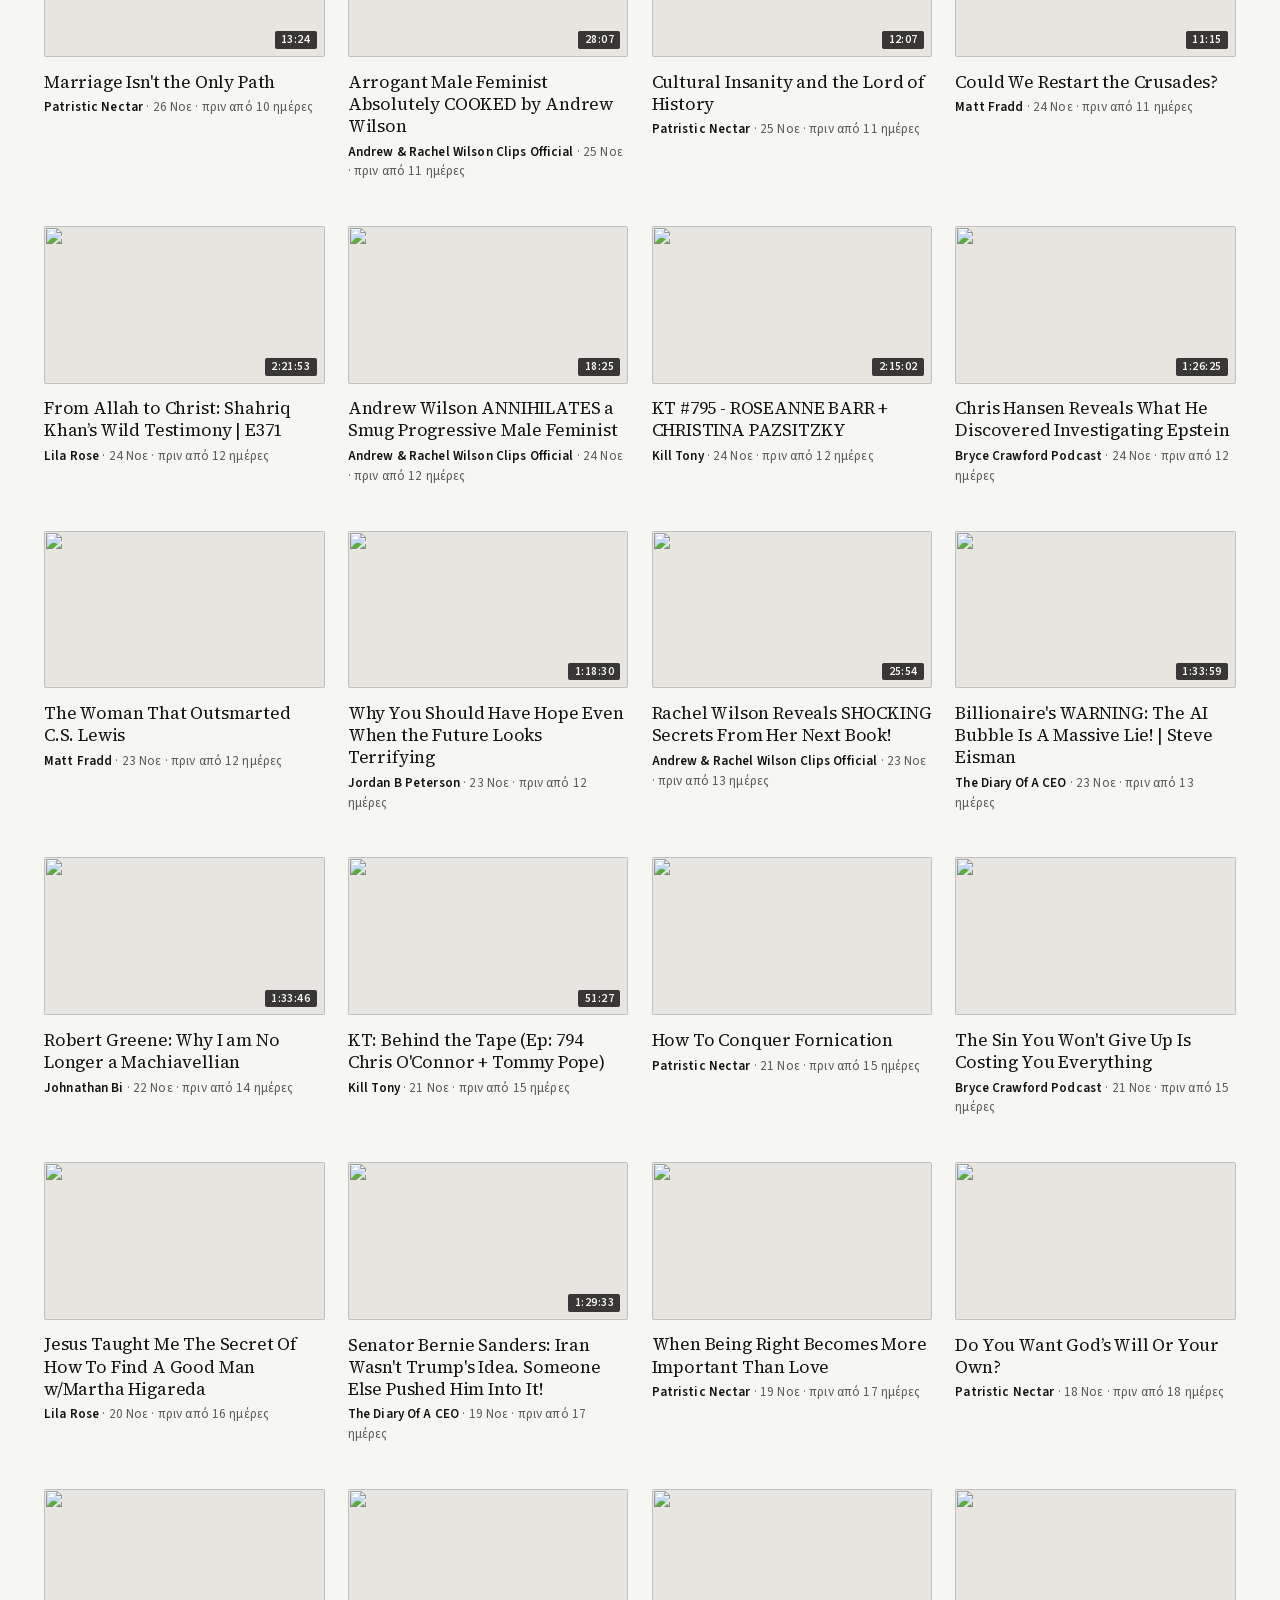
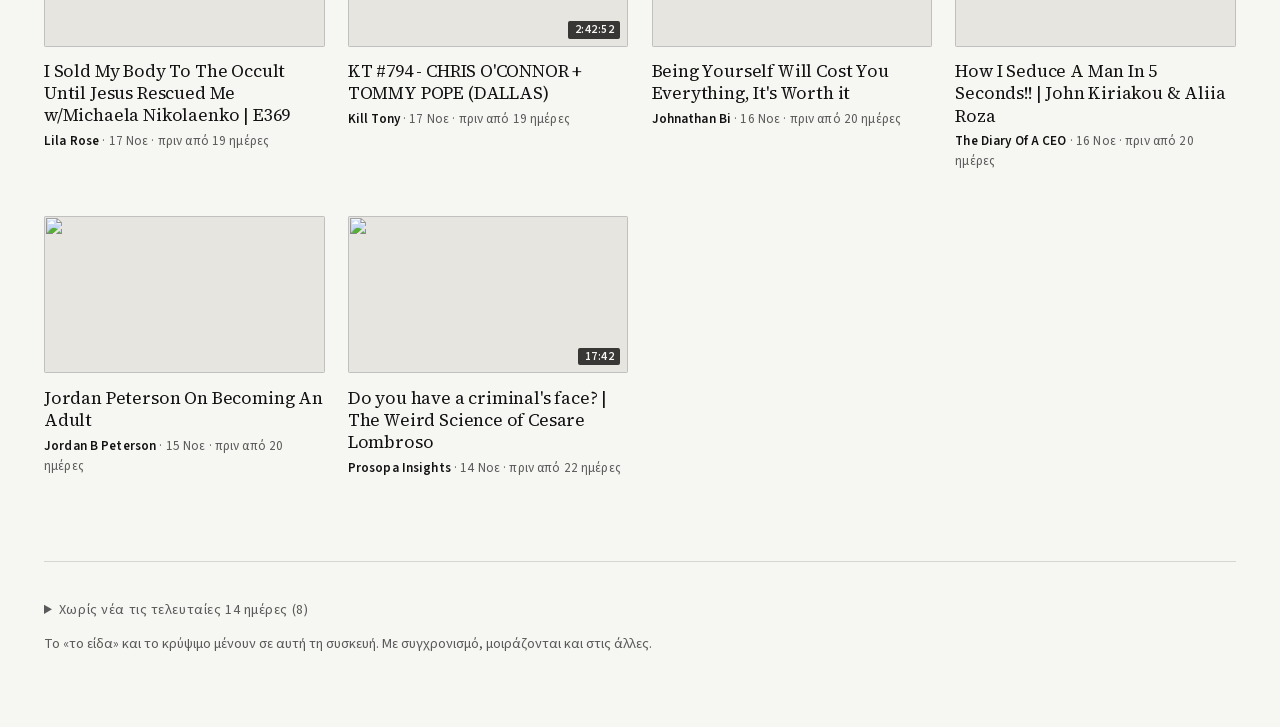
